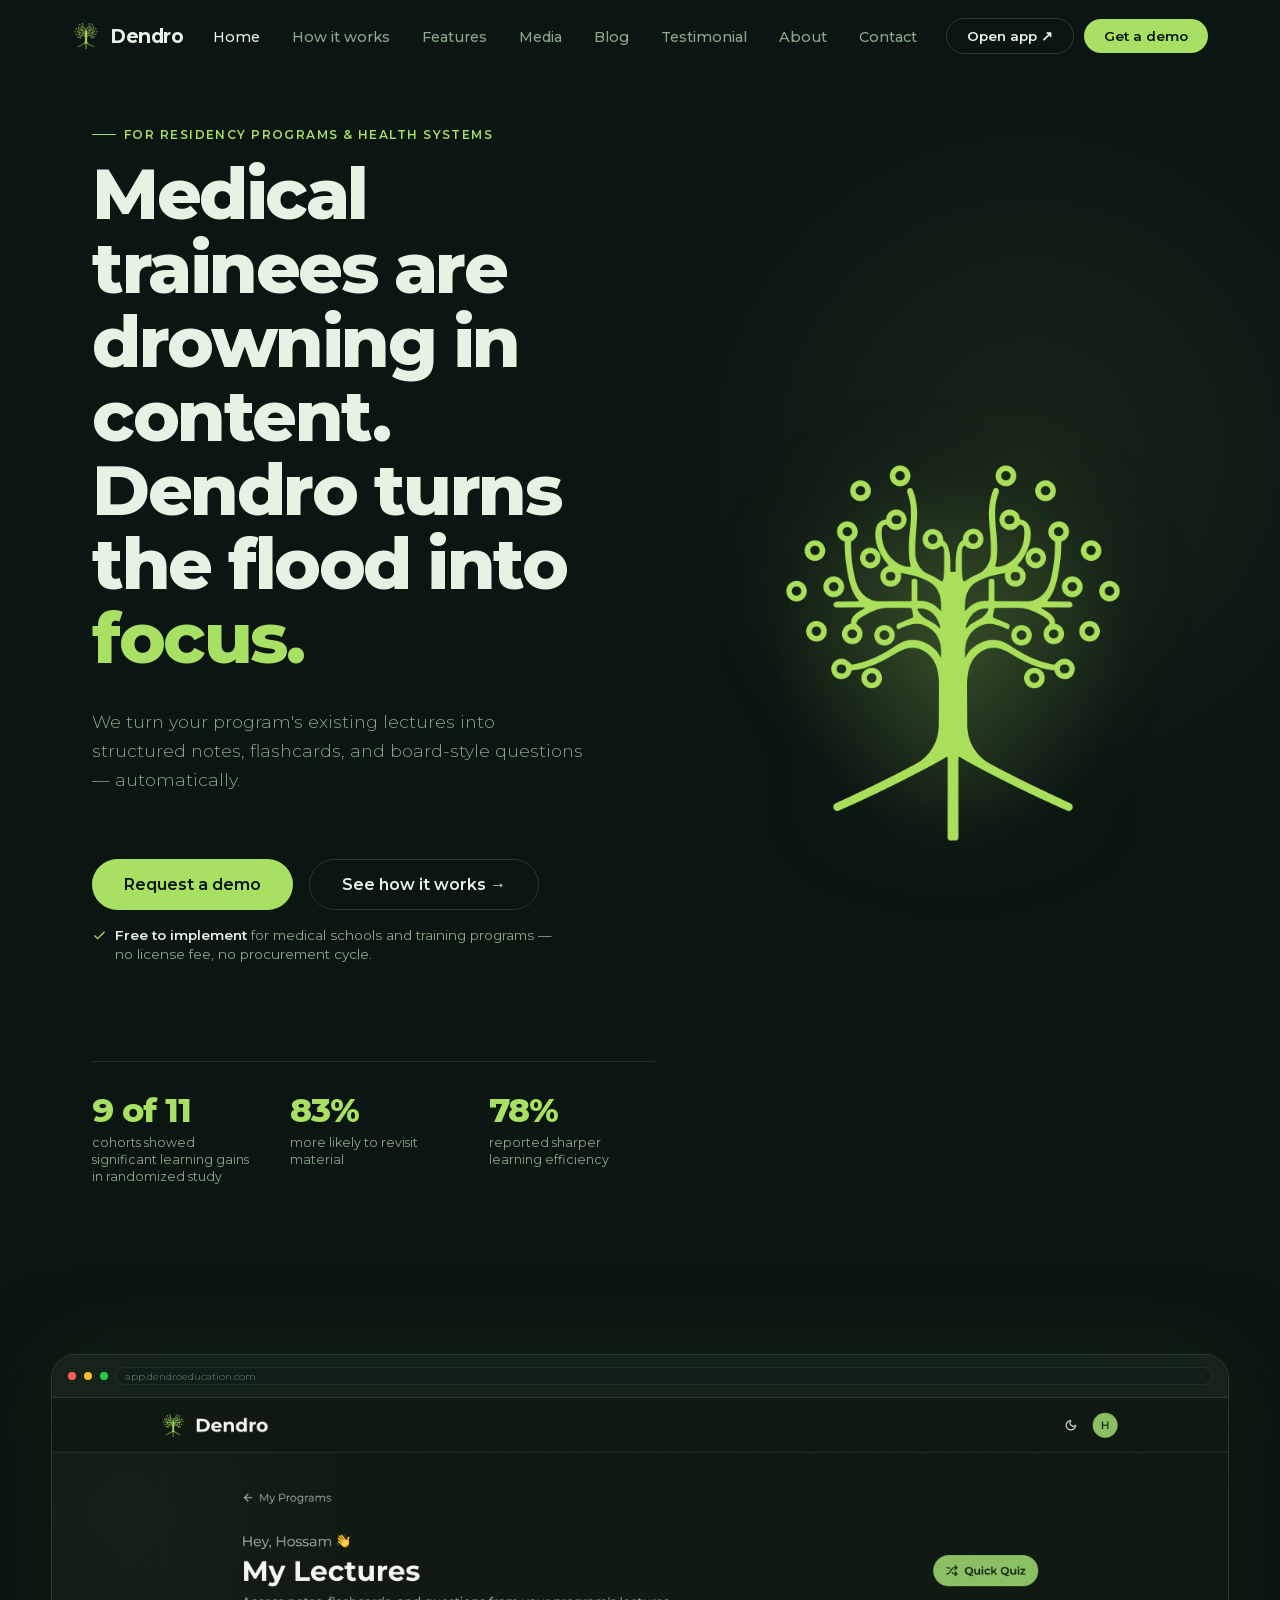
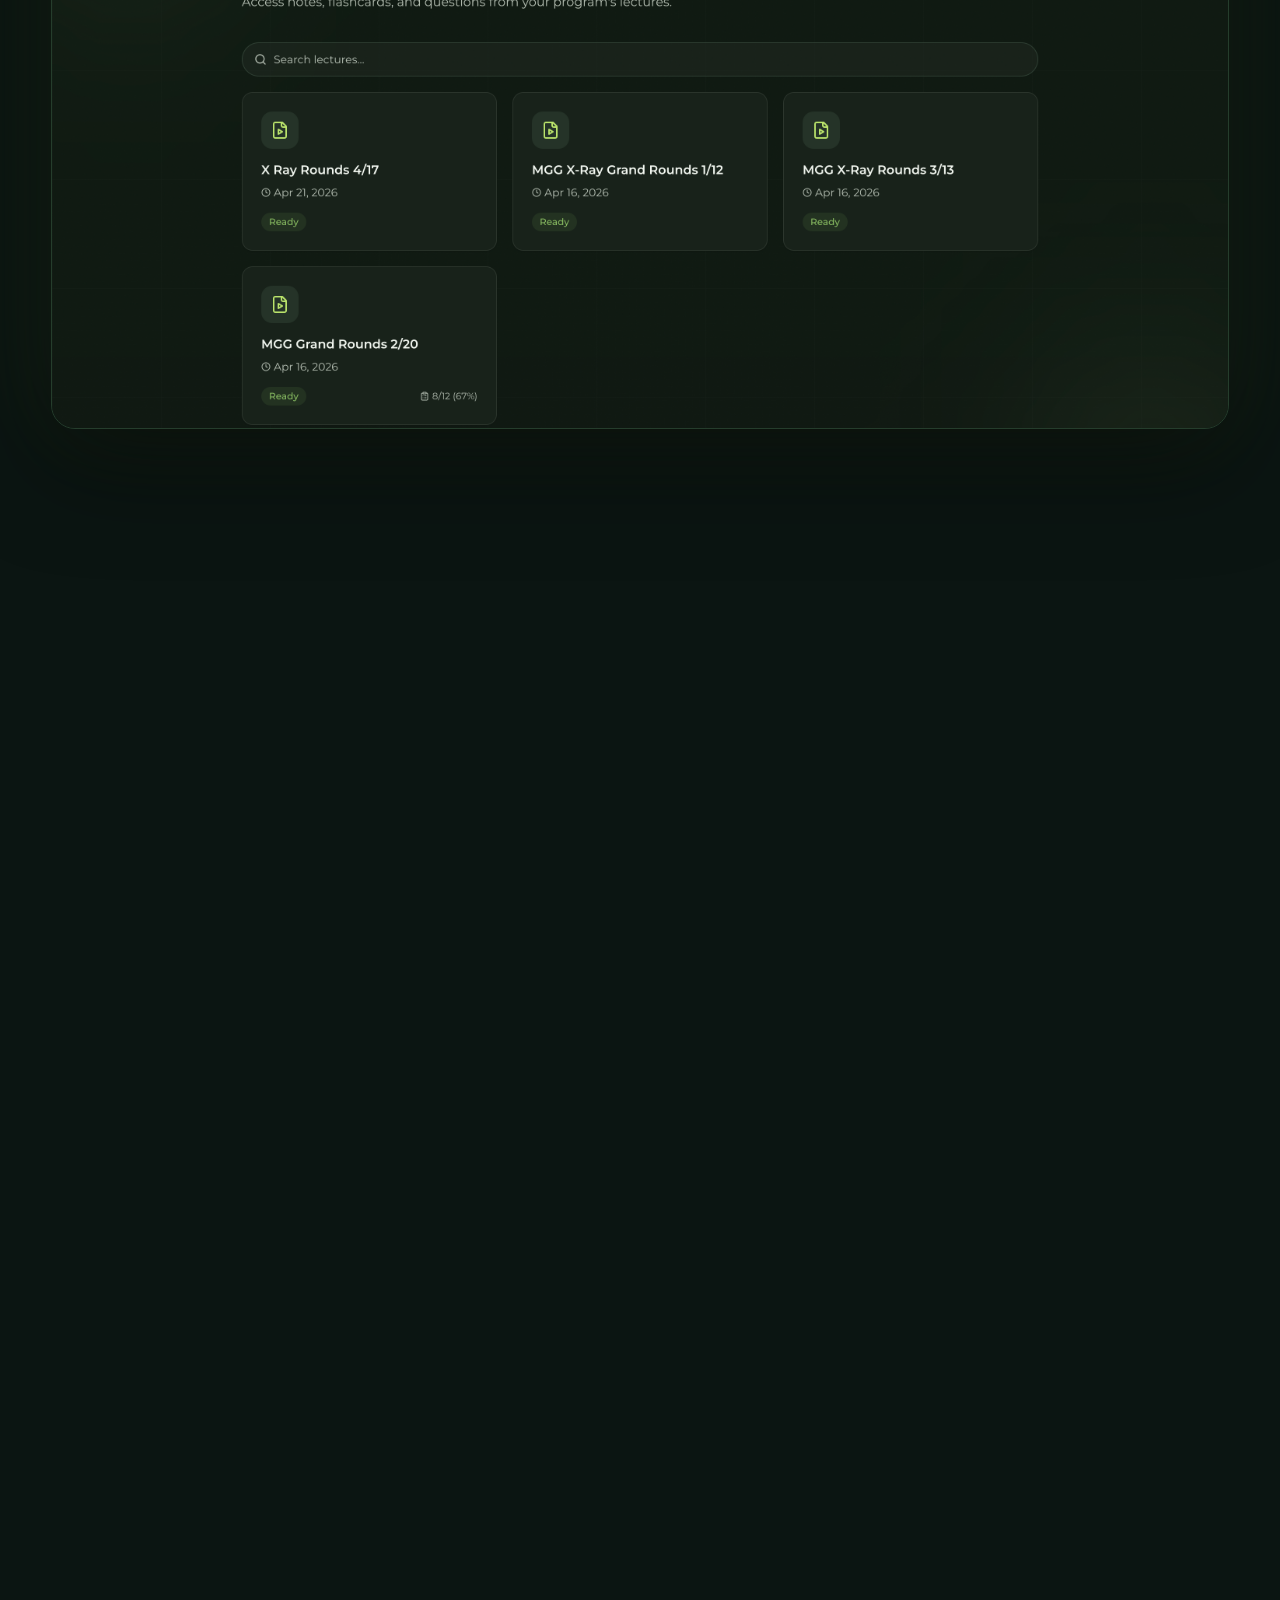
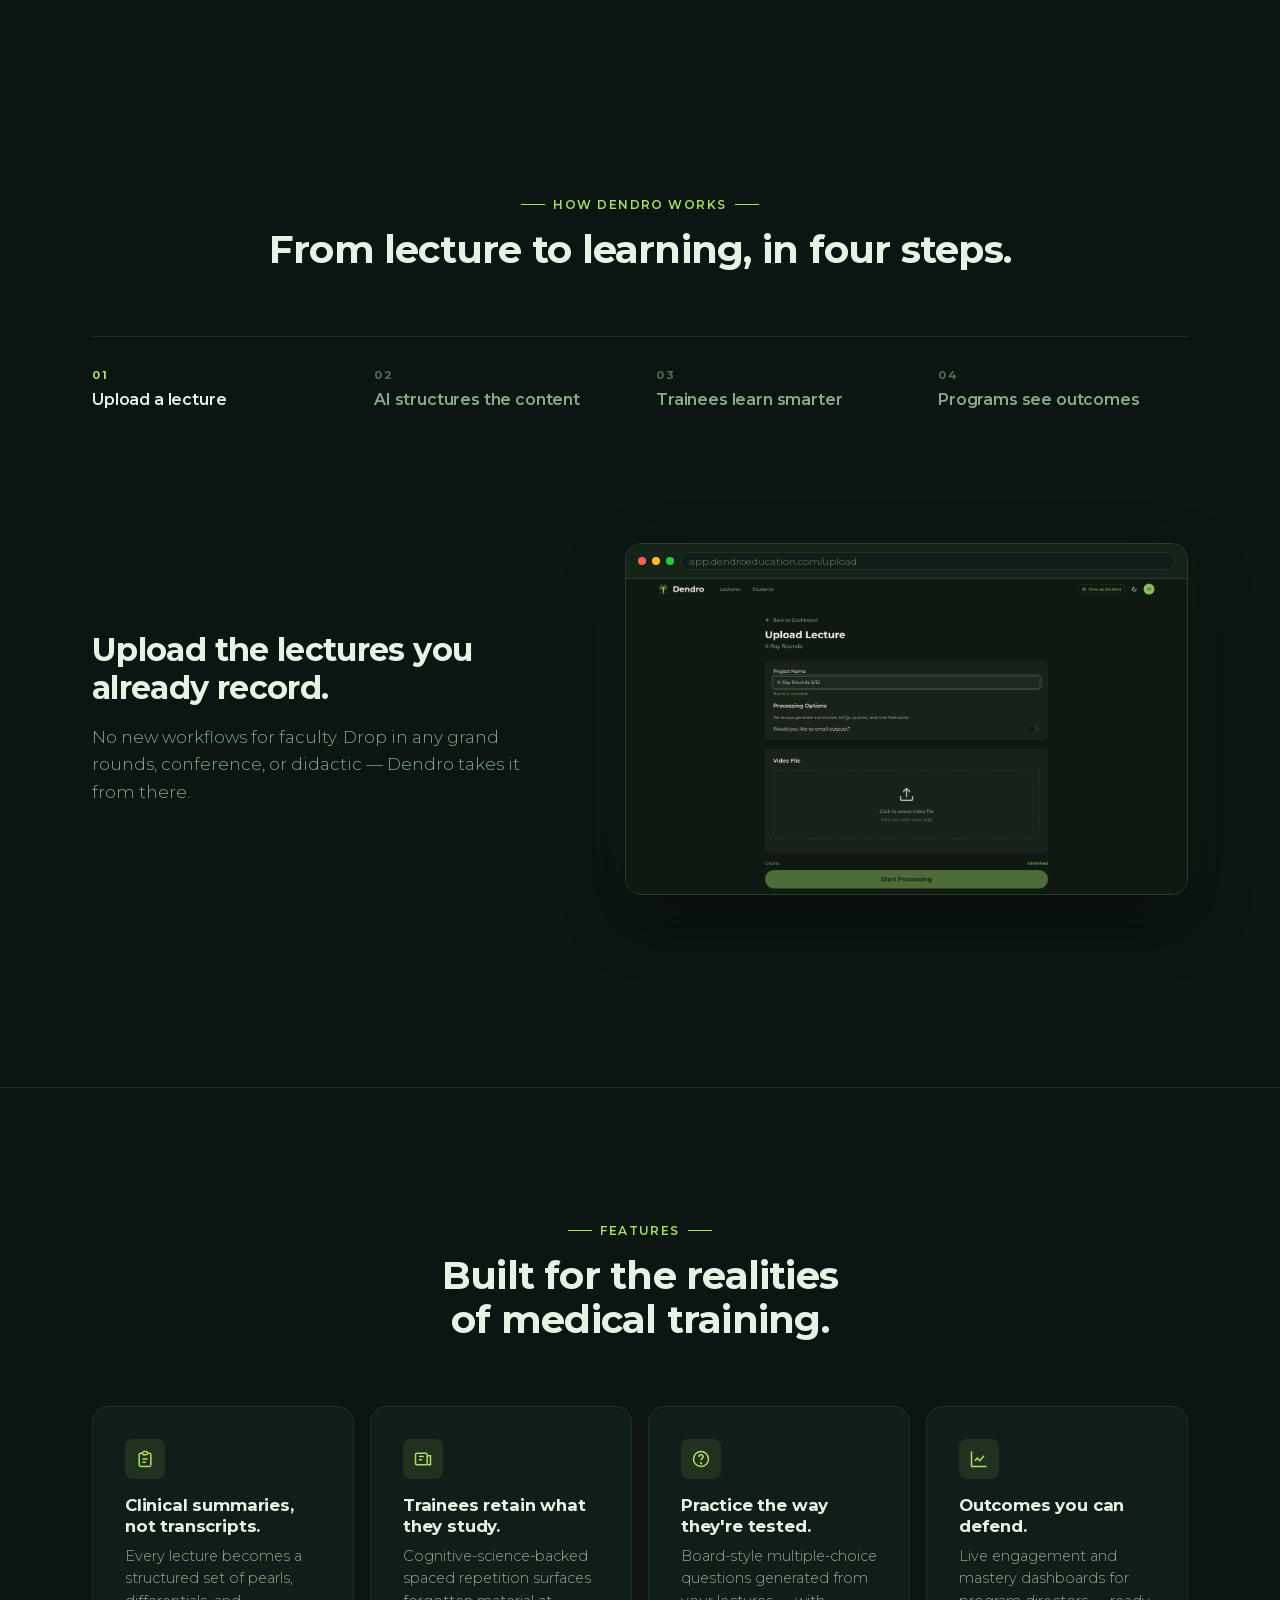
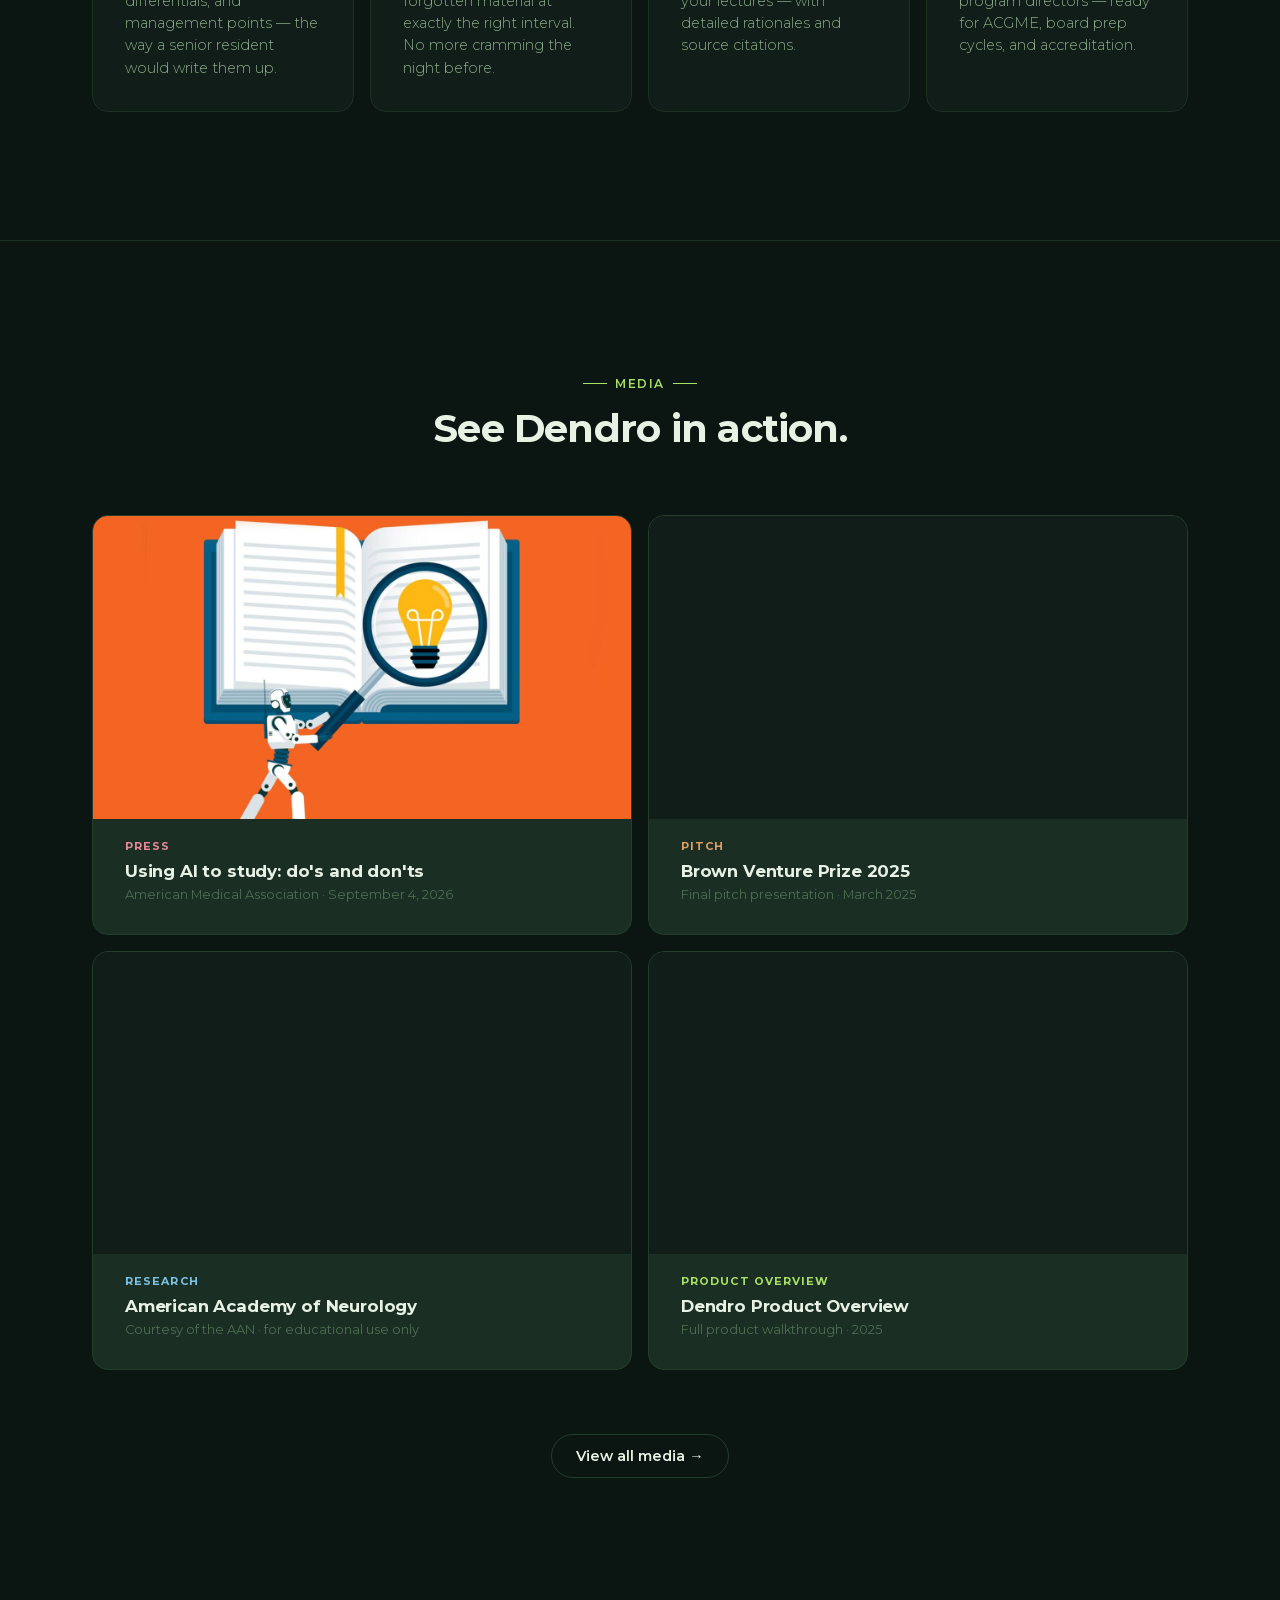
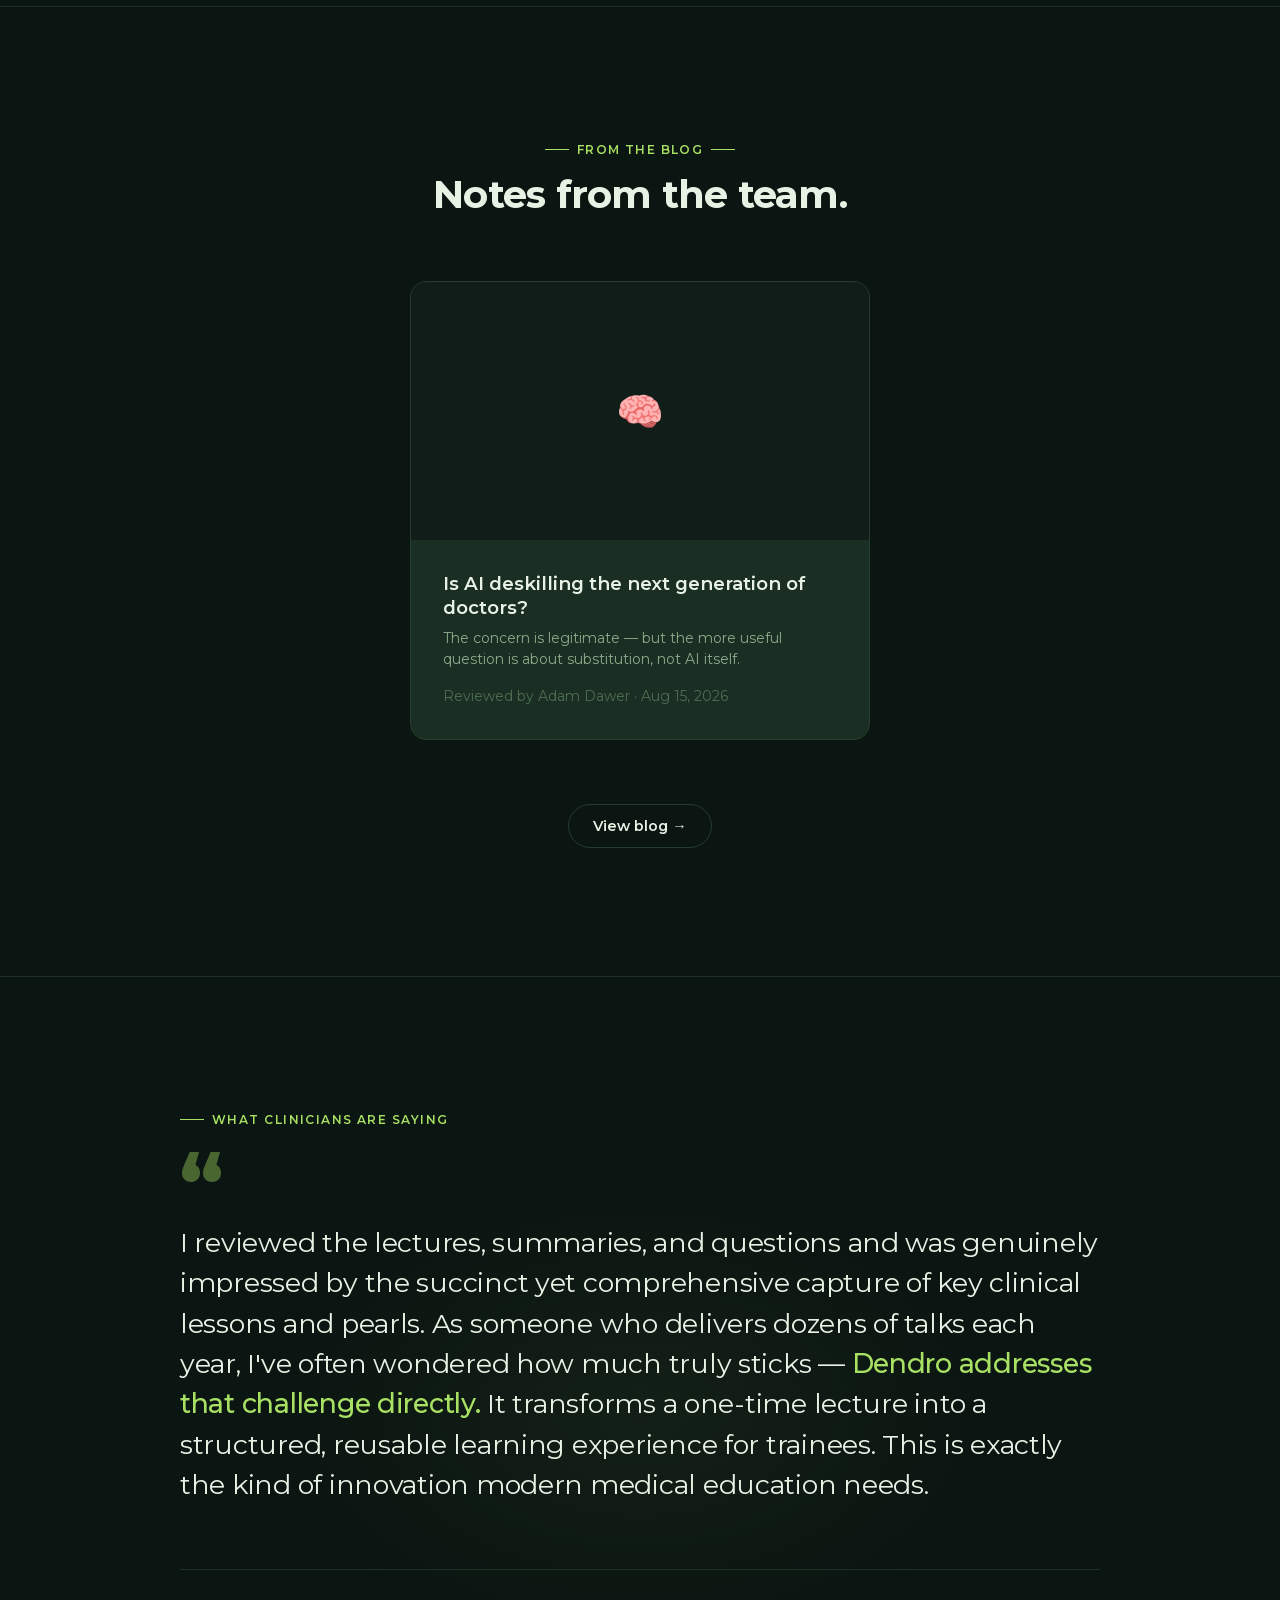
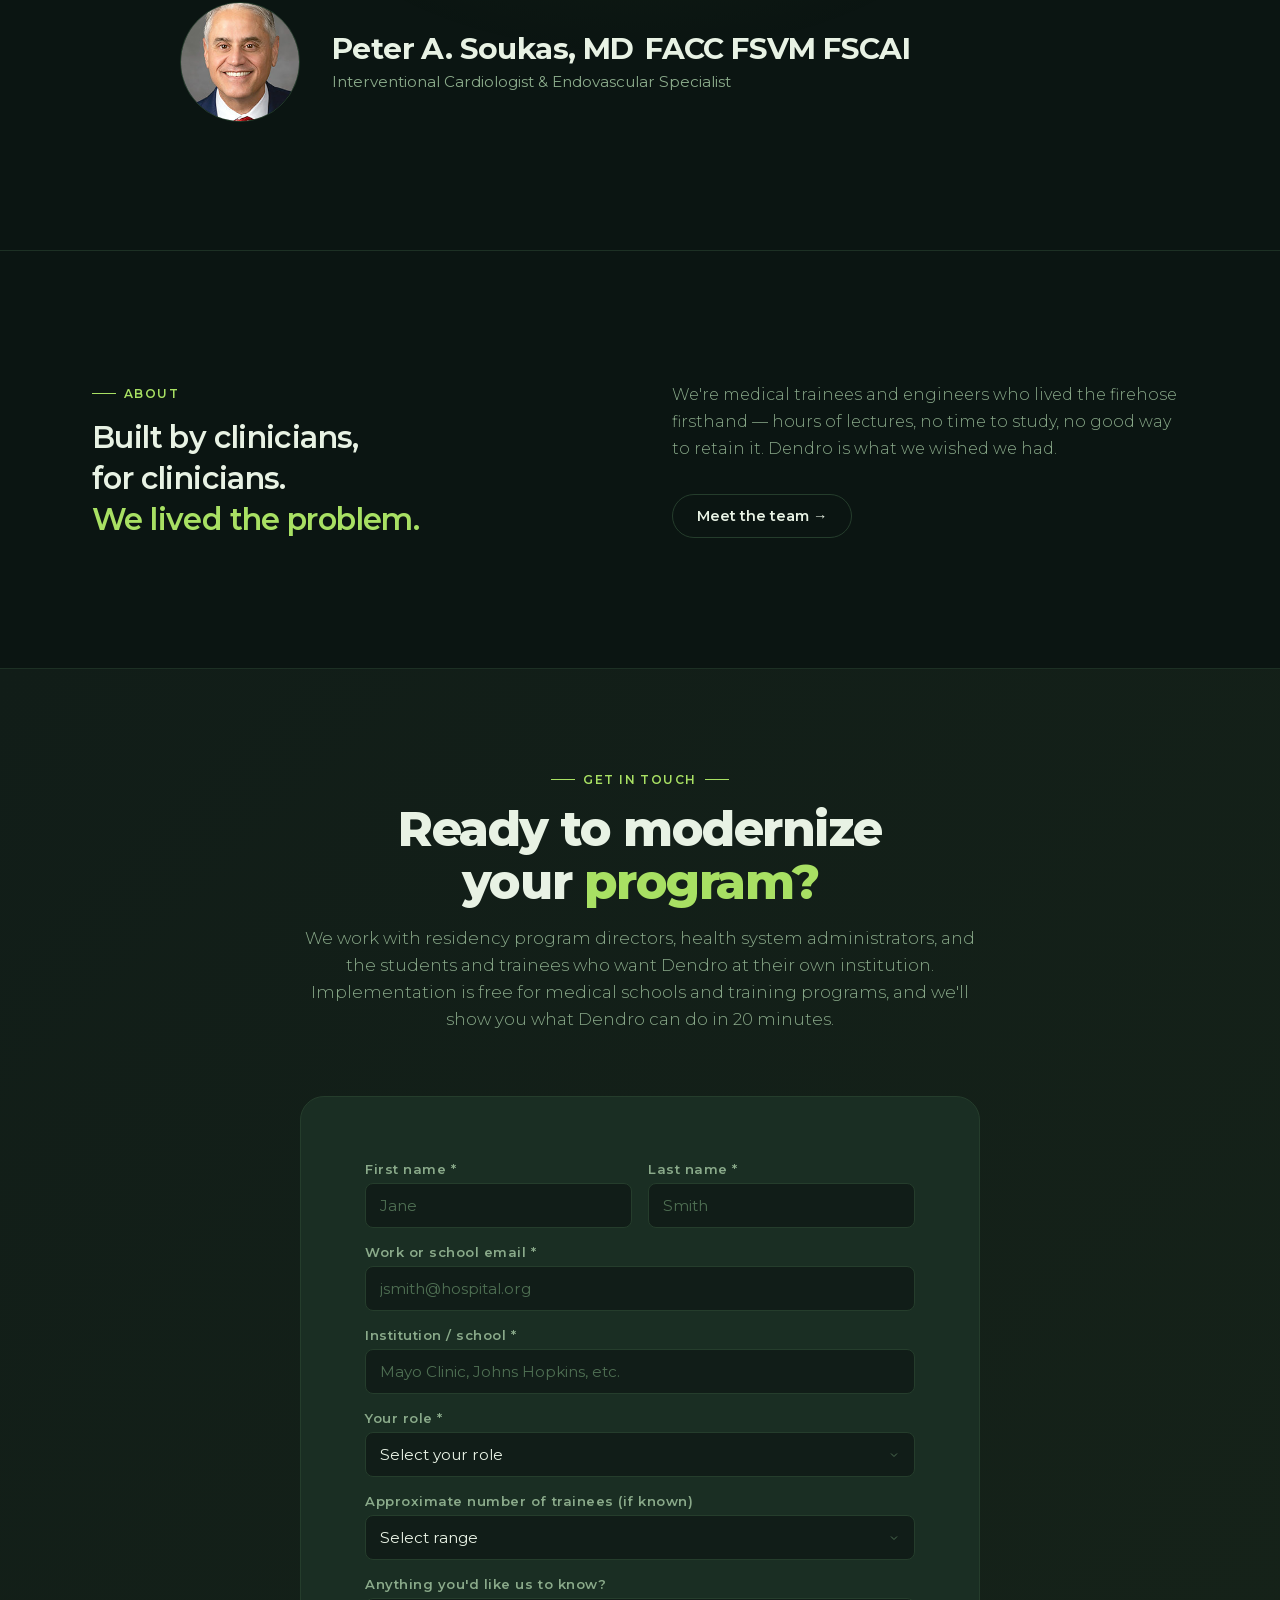
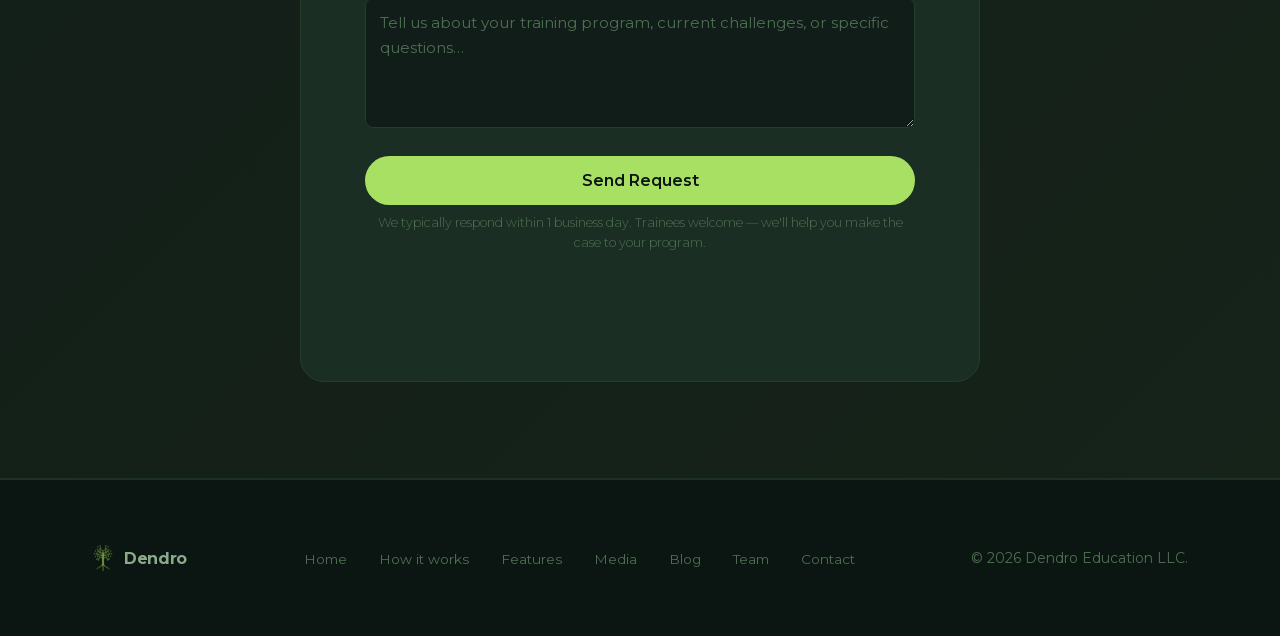
==== index.html @ edbb6895 "Add AMA press coverage as the lead media card The AMA published "Using AI to study: Medical students" ====
<!DOCTYPE html>
<html>
<head>
  <meta charset="utf-8">
  <title>Dendro — From flood to focus.</title>
  <style>
    * { margin: 0; padding: 0; box-sizing: border-box; }
    body { background: #0a1410; display: flex; align-items: center; justify-content: center; min-height: 100vh; font-family: -apple-system, BlinkMacSystemFont, sans-serif; }
    #__bundler_loading { position: fixed; bottom: 20px; right: 20px; font: 13px/1.4 -apple-system, BlinkMacSystemFont, sans-serif; color: #666; background: #fff; padding: 8px 14px; border-radius: 8px; box-shadow: 0 1px 4px rgba(0,0,0,0.12); z-index: 10000; }
    #__bundler_thumbnail { position: fixed; inset: 0; width: 100%; height: 100%; display: flex; align-items: center; justify-content: center; background: #0a1410; z-index: 9999; }
    #__bundler_thumbnail svg { width: 100%; height: 100%; object-fit: contain; }
    #__bundler_placeholder { color: #999; font-size: 14px; }
  </style>
  <noscript>
    <style>#__bundler_loading { display: none; }</style>
    <div style="position:fixed;bottom:12px;left:12px;font:13px/1.4 -apple-system,BlinkMacSystemFont,sans-serif;color:#999;background:rgba(255,255,255,0.9);padding:6px 12px;border-radius:6px;box-shadow:0 1px 4px rgba(0,0,0,0.08);z-index:10000;">
      This page requires JavaScript to display.
    </div>
  </noscript>
</head>
<body>
  <div id="__bundler_thumbnail">
    <svg viewBox="0 0 1200 800" xmlns="http://www.w3.org/2000/svg">
      <rect width="1200" height="800" fill="#0a1410"></rect>
      <g transform="translate(600 400)">
        <circle r="200" fill="none" stroke="#a8e063" stroke-width="3" opacity="0.25"></circle>
        <circle r="140" fill="none" stroke="#a8e063" stroke-width="3" opacity="0.5"></circle>
        <circle r="80" fill="#a8e063" opacity="0.9"></circle>
        <text x="0" y="290" font-family="Georgia, serif" font-size="56" font-weight="700" fill="#a8e063" text-anchor="middle" letter-spacing="-2">Dendro</text>
      </g>
    </svg>
  </div>
  <div id="__bundler_loading">Unpacking...</div>

  <script>
    
document.addEventListener('DOMContentLoaded', async function() {
  const loading = document.getElementById('__bundler_loading');
  function setStatus(msg) { if (loading) loading.textContent = msg; }

  // Error sink persists across replaceWith since it's on window, not the DOM.
  window.addEventListener('error', function(e) {
    var p = document.body || document.documentElement;
    var d = document.getElementById('__bundler_err') || p.appendChild(document.createElement('div'));
    d.id = '__bundler_err';
    d.style.cssText = 'position:fixed;bottom:12px;left:12px;right:12px;font:12px/1.4 ui-monospace,monospace;background:#2a1215;color:#ff8a80;padding:10px 14px;border-radius:8px;border:1px solid #5c2b2e;z-index:99999;white-space:pre-wrap;max-height:40vh;overflow:auto';
    d.textContent = (d.textContent ? d.textContent + String.fromCharCode(10) : '') +
      '[bundle] ' + (e.message || e.type) +
      (e.filename ? ' (' + e.filename.slice(0, 60) + ':' + e.lineno + ')' : '');
  }, true);

  try {
    const manifestEl = document.querySelector('script[type="__bundler/manifest"]');
    const templateEl = document.querySelector('script[type="__bundler/template"]');
    if (!manifestEl || !templateEl) {
      setStatus('Error: missing bundle data');
      console.error('[bundler] Missing script tags — manifestEl:', !!manifestEl, 'templateEl:', !!templateEl);
      return;
    }

    const manifest = JSON.parse(manifestEl.textContent);
    let template = JSON.parse(templateEl.textContent);

    const uuids = Object.keys(manifest);
    setStatus('Unpacking ' + uuids.length + ' assets...');

    const blobUrls = {};
    await Promise.all(uuids.map(async (uuid) => {
      const entry = manifest[uuid];
      try {
        const binaryStr = atob(entry.data);
        const bytes = new Uint8Array(binaryStr.length);
        for (let i = 0; i < binaryStr.length; i++) bytes[i] = binaryStr.charCodeAt(i);

        let finalBytes = bytes;
        if (entry.compressed) {
          if (typeof DecompressionStream !== 'undefined') {
            const ds = new DecompressionStream('gzip');
            const writer = ds.writable.getWriter();
            const reader = ds.readable.getReader();
            writer.write(bytes);
            writer.close();
            const chunks = [];
            let totalLen = 0;
            while (true) {
              const { done, value } = await reader.read();
              if (done) break;
              chunks.push(value);
              totalLen += value.length;
            }
            finalBytes = new Uint8Array(totalLen);
            let offset = 0;
            for (const chunk of chunks) { finalBytes.set(chunk, offset); offset += chunk.length; }
          } else {
            console.warn('DecompressionStream not available, asset ' + uuid + ' may not render');
          }
        }

        blobUrls[uuid] = URL.createObjectURL(new Blob([finalBytes], { type: entry.mime }));
      } catch (err) {
        console.error('Failed to decode asset ' + uuid + ':', err);
        blobUrls[uuid] = URL.createObjectURL(new Blob([], { type: entry.mime }));
      }
    }));

    const extResEl = document.querySelector('script[type="__bundler/ext_resources"]');
    const extResources = extResEl ? JSON.parse(extResEl.textContent) : [];
    const resourceMap = {};
    for (const entry of extResources) {
      if (blobUrls[entry.uuid]) resourceMap[entry.id] = blobUrls[entry.uuid];
    }

    setStatus('Rendering...');
    for (const uuid of uuids) template = template.split(uuid).join(blobUrls[uuid]);

    // Strip integrity + crossorigin — blob URLs from a file:// document inherit
    // a null origin, so crossorigin forces a CORS fetch that SRI then rejects.
    // The manifest bytes are ours; SRI protects against CDN compromise, not this.
    template = template.replace(/\s+integrity="[^"]*"/gi, '').replace(/\s+crossorigin="[^"]*"/gi, '');

    const resourceScript = '<script>window.__resources = ' +
      JSON.stringify(resourceMap).split('</' + 'script>').join('<\\/' + 'script>') +
      ';</' + 'script>';
    // Inject after <head> so the DOCTYPE stays first; prepending the script
    // would push the parser into quirks mode. DOMParser always emits a <head>
    // (synthesizing one if the source HTML omitted it) but may carry
    // attributes through, so match the full opening tag. slice() rather than
    // replace() keeps us clear of $-pattern substitution in resourceScript.
    const headOpen = template.match(/<head[^>]*>/i);
    if (headOpen) {
      const i = headOpen.index + headOpen[0].length;
      template = template.slice(0, i) + resourceScript + template.slice(i);
    }

    // Parse the template and swap the root element. Scripts inserted via
    // DOMParser/replaceWith are inert per spec — re-create each with
    // createElement so they execute, awaiting onload for src scripts to
    // preserve ordering (React before ReactDOM before Babel before text/babel).
    const doc = new DOMParser().parseFromString(template, 'text/html');
    document.documentElement.replaceWith(doc.documentElement);
    const dead = Array.from(document.scripts);
    for (const old of dead) {
      const s = document.createElement('script');
      for (const a of old.attributes) s.setAttribute(a.name, a.value);
      s.textContent = old.textContent;
      // text/babel scripts with a src: fetch and inline. transformScriptTags
      // does XHR against the src, but blob:null/ from a file:// origin is
      // silently dropped. Inlining makes it a plain inline babel script,
      // which transformScriptTags handles unconditionally.
      if ((s.type === 'text/babel' || s.type === 'text/jsx') && s.src) {
        const r = await fetch(s.src);
        s.textContent = await r.text();
        s.removeAttribute('src');
      }
      const p = s.src ? new Promise(function(r) { s.onload = s.onerror = r; }) : null;
      old.replaceWith(s);
      if (p) await p;
    }
    // Babel standalone auto-transforms type=text/babel on DOMContentLoaded,
    // which fired before we swapped the document. Trigger manually if present.
    if (window.Babel && typeof window.Babel.transformScriptTags === 'function') {
      window.Babel.transformScriptTags();
    }
  } catch (err) {
    setStatus('Error unpacking: ' + err.message);
    console.error('Bundle unpack error:', err);
  }
});

  </script>

  <script type="__bundler/manifest">
{"b6352bca-1fd0-4ae2-9d03-4fed0e3f1747":{"mime":"image/jpeg","compressed":false,"data":"/9j/4AAQSkZJRgABAQEASABIAAD/[base64]/[base64]/UAAAAAAEgAL2ZmAAEAbGZmAAYAAAAAAAEAL2ZmAAEAoZmaAAYAAAAAAAEAMgAAAAEAWgAAAAYAAAAAAAEANQAAAAEALQAAAAYAAAAAAAE4QklNA/gAAAAAAHAAAP////////////////////////////8D6AAAAAD/////////////////////////////A+gAAAAA/////////////////////////////wPoAAAAAP////////////////////////////[base64]/AAAAAAAAA4QklNBBEAAAAAAAEBADhCSU0EFAAAAAAABAAAAAQ4QklNBAwAAAAACbcAAAABAAAATAAAAF4AAADkAABTuAAACZsAGAAB/9j/7QAMQWRvYmVfQ00AAv/uAA5BZG9iZQBkgAAAAAH/2wCEAAwICAgJCAwJCQwRCwoLERUPDAwPFRgTExUTExgRDAwMDAwMEQwMDAwMDAwMDAwMDAwMDAwMDAwMDAwMDAwMDAwBDQsLDQ4NEA4OEBQODg4UFA4ODg4UEQwMDAwMEREMDAwMDAwRDAwMDAwMDAwMDAwMDAwMDAwMDAwMDAwMDAwMDP/AABEIAF4ATAMBIgACEQEDEQH/3QAEAAX/xAE/AAABBQEBAQEBAQAAAAAAAAADAAECBAUGBwgJCgsBAAEFAQEBAQEBAAAAAAAAAAEAAgMEBQYHCAkKCxAAAQQBAwIEAgUHBggFAwwzAQACEQMEIRIxBUFRYRMicYEyBhSRobFCIyQVUsFiMzRygtFDByWSU/[base64]/2gAMAwEAAhEDEQA/AMsDVEaltMqQaeUFK/Ke3dX8Dpnr2Tlb6qh4AAnw9z/bsV3p/T2U49OSP0mVa31NkAhrHHbU3X99vvWzj47K21uvl1rQd23sT/0fo+32KOeQR3NMkMRlqBbnHoXTAGj0bIPDi5xn+0Xs/wCg1VsnomFWDsbqTAG8g/2Zss/6a6PItOwio7Wn81wDhH9Ryxsy3Ja30yyp9Z0M/wDkfof9BNGaJ0tecEgLp5u+nY8tB3Dx41H0m/1moBarudXW4bmzWRAifomf0b22H2uZ/wCqrVVrcLGB0Q4EtcPBzTteFIDbCRTFrU+32xCmAApQnIf/0KUpE6HSfJMj4O37djB/0fWrmP6zUFPYUYTseqmt8G97A58dtPo/2N2xv9t/+EV/7KPSBnhBZc02PusdAaSASeANNSUcZGO+vbXcxwB12va6D57SqcgJTkTr0b0LjGI2QXUjafGOyxOp1ndDSD/s8luWR6clwaI1JWF1XKwaTDr6g76O3cJEfvJvDroGS9NS4wpNmSavzi3UH3CY8/pLNw2w68AbWlwO3wcP0b9T9L6FfuV7JsHqerU7UGdw4IPCDvr2tsJgv0dp30U+KXQtXPHWwF4TQYUyRKdTsD//0aREKx09zmZlLm6O3w2eJcCxs/yXOchbUXGd6WRVbz6djHwf5LmuTSLBHcLompA9iC9RmUCzEtqa31BvJ9M8OP0tr9W/Rd/qxc7kYmRj5gbX0+uhm31nZDLNrHvj+be2v0t2T/gtza/0f+nuqXW47Wmy1jRADyAD8kFz8Q5vosY191Y3W2ke2uf5tm7/AE1n5jVTBOvi6HANPBz/AKwWvo6TSK53uHpvBce/adu5zf7C5a3ArcK3VYtVguZ6luVZYHlr4d+h9Pc7b7vZ/M3/AOk+0fTrr6z6xMHp47YEOOpJBAMbv4rL6e7Euf6NrWtt12OIBa8Dn07Hfnf8G5EaeKjG3HxqgzG3BnpT/gx9Ef1OUqWOfWXHVrHAD5ELS6sa6WvYwAA6z5hUMQF1caibHR593p0LJA7ljmBEHwBKSE8qbmFR2aK20n//0q4jhOACCDxwVEFT1SU9F03KyMjF3NeBkOJZvI0BENY9zf5LPcmx7HV2N6c3Dud6peTY817LXgxZvyLLP6RZ9L07GM31/wDbayen9QbhucbXCulxG57jAa4nY3d/X3NYumDW3MDoBBguaRIkKnOPBM6aHUOhinx4xrqND5uV1X6u33B1j+n3EAwxrrqRW0E7J917m/8AgSwK7L2ZbMOnH3lxAfFjHtYOznPqPsf/AKP/AAi6fPxwA53osgiAANIn/qVhmcDfc6N8fowOAXHskSOiSDuT9gr/ALqTT6pIvLS7ftkOce5a5zN39ranwqmtx2PiH2N3OMn873D2/R+hsWdkPyLzYyhoutDXvLSSA7Y1172bm/nWV12bFcwutdOz2B1NgqsP+AtIY8Txs/MtZ/Kq/wDA1LgjvL6NbmJ2QO+pbZLSoTrCTiWmCI+KhuHgp2u//9OoDKa6+uir1b3tqrH5ztJPg39938liyb+sXuluK30h/pbAHP8A7NX82z+36izrA+2z1LnutsHL3ncfgP3f7Kkjhkd9PzWmY6au50nOd1P60dKxmAtxGZlT9p0c91Z9YPsH5rf0f6Or/tz/AIPsrbcjomXfQ9hfRuL6x/IcZY+ufzPzf+MXA/Vm30PrD0y7iMykE+T3eg7/AM/L2fqvSa+o44bIZdXJqsiY/eY8f6N/5yj5nFYHDuAy8vl4ZG9pPGZn1moYHF9by9w9rS3T/wAiubz+oW5p9rfTEzr5aLoerdLyaT9nyKC1/LDyHR3rs/O/6tVcD6s5GdcBJqx263XATtH7lf5rr3/mM/65Z/LqAa1R4uzblI1djh7hrfVnpz7MpuTB9DHfDnH8+142+n/Yqf6lv/WWf4VefvY1rnV8tY5zRPg1xaPyL284dOJVTRQz0qadK2TMCd7nOd+fZY/9JbZ+e9eIAEta48uEn5+5W8UOGNfa0sk+I39AnxuoZ+KNuPe9jB+ZO5n/AG3ZvYr3/OTqPp7dlO//AEmwz/mb/TWZGmvZPGn8FJwrLf/U5DRRAnTv3Uk4ifNXWFZr3U/pK/p1EWMP8ph9Rn/Save2ZuKcJuebGsxn1tt9RxgbXAPaZ/tLwYxPyXsH1c2n6r9JflaTi44rrtjYIDfT2n6O+xn8r+b/AOuKHN0XwaGT9bczqLclvTsOoVUPNbG559J73tDLfVdh2bbvR2Wb2VforbP0f6Wv346welfW360P6i3EJx811he63p76zjfZ2M4dXkMr/R+puZs3szP+rW/9a6mk32dPvLepsbWcqoNbufiue5uxjrGnbbR+ntq9N/qPq9dn+j9PmPqU2v1+puyXWHqZsaLmvn1BjAfo3je31P0lrv039THVWjxjU9/Bvg4vuxPDASvh3kcnjP1/o/7N63JyhkdPyMkV2UGum4urtADmuYx7/pMLqrW+3+cqevFA3Ro8GgfgvbetkD6tZpx2gn7JfsaDprU8fnfnNZucvFdN5jjsrENvq0Zb6Mds/JKNY7qes6QR4d1H/C+UJy1//9kAOEJJTQQhAAAAAABXAAAAAQEAAAAPAEEAZABvAGIAZQAgAFAAaABvAHQAbwBzAGgAbwBwAAAAFABBAGQAbwBiAGUAIABQAGgAbwB0AG8AcwBoAG8AcAAgADIAMAAyADAAAAABADhCSU0EBgAAAAAABwAIAAAAAQEA/[base64]//8AAKACAAQAAAABAAAA0qADAAQAAAABAAABBAAAAAAAAAAGAQMAAwAAAAEABgAAARoABQAAAAEAAAIWARsABQAAAAEAAAIeASgAAwAAAAEAAgAAAgEABAAAAAEAAAImAgIABAAAAAEAAAmbAAAAAAAAAEgAAAABAAAASAAAAAH/2P/tAAxBZG9iZV9DTQAC/+4ADkFkb2JlAGSAAAAAAf/bAIQADAgICAkIDAkJDBELCgsRFQ8MDA8VGBMTFRMTGBEMDAwMDAwRDAwMDAwMDAwMDAwMDAwMDAwMDAwMDAwMDAwMDAENCwsNDg0QDg4QFA4ODhQUDg4ODhQRDAwMDAwREQwMDAwMDBEMDAwMDAwMDAwMDAwMDAwMDAwMDAwMDAwMDAwM/8AAEQgAXgBMAwEiAAIRAQMRAf/dAAQABf/[base64]/cRAAICAQIEBAMEBQYHBwYFNQEAAhEDITESBEFRYXEiEwUygZEUobFCI8FS0fAzJGLhcoKSQ1MVY3M08SUGFqKygwcmNcLSRJNUoxdkRVU2dGXi8rOEw9N14/NGlKSFtJXE1OT0pbXF1eX1VmZ2hpamtsbW5vYnN0dXZ3eHl6e3x//aAAwDAQACEQMRAD8AywNURqW0ypBp5QUr8p7d1fwOmevZOVvqqHgACfD3P9uxXen9PZTj05I/SZVrfU2QCGscdtTdf32+9bOPjsrbW6+XWtB3bexP/R+j7fYo55BHc0yQxGWoFucehdMAaPRsg8OLnGf7Rez/AKDVWyeiYVYOxupMAbyD/Zmyz/pro8i07CKjtafzXAOEf1HLGzLclrfTLKn1nQz/AOR+h/0E0ZonS15wSAunm76djy0HcPHjUfSb/WagFqu51dbhubNZECJ+iZ/RvbYfa5n/AKqtVWtwsYHRDgS1w8HNO14UgNsJFMWtT7fbEKYAClCch//QpSkTodJ8kyPg7ft2MH/R9auY/rNQU9hRhOx6qa3wb3sDnx20+j/Y3bG/23/4RX/so9IGeEFlzTY+6x0BpIBJ4A01JRxkY769tdzHAHXa9roPntKpyAlOROvRvQuMYjZBdSNp8Y7LE6nWd0NIP+zyW5ZHpyXBojUlYXVcrBpMOvqDvo7dwkR+8m8OugZL01LjCk2ZJq/OLdQfcJjz+ks3DbDrwBtaXA7fBw/Rv1P0voV+5Xsmwep6tTtQZ3Dgg8IO+va2wmC/R2nfRT4pdC1c8dbAXhNBhTJEp1OwP//RpEQrHT3OZmUubo7fDZ4lwLGz/Jc5yFtRcZ3pZFVvPp2MfB/kua5NIsEdwuiakD2IL1GZQLMS2prfUG8n0zw4/S2v1b9F3+rFzuRiZGPmBtfT66GbfWdkMs2se+P5t7a/S3ZP+C3Nr/R/6e6pdbjtabLWNEAPIAPyQXPxDm+ixjX3VjdbaR7a5/m2bv8ATWfmNVME6+LocA08HP8ArBa+jpNIrne4em8Fx79p27nN/sLlrcCtwrdVi1WC5nqW5VlgeWvh36H09ztvu9n8zf8A6T7R9OuvrPrEwenjtgQ46kkEAxu/isvp7sS5/o2ta23XY4gFrwOfTsd+d/wbkRp4qMbcfGqDMbcGelP+DH0R/U5SpY59ZcdWscAPkQtLqxrpa9jAADrPmFQxAXVxqJsdHn3enQskDuWOYEQfAEpITypuYVHZorbSf//SriOE4AIIPHBUQVPVJT0XTcrIyMXc14GQ4lm8jQEQ1j3N/ks9ybHsdXY3pzcO53ql5NjzXsteDFm/Iss/pFn0vTsYzfX/ANtrJ6f1BuG5xtcK6XEbnuMBridjd39fc1i6YNbcwOgEGC5pEiQqc48EzpodQ6GKfHjGuo0Pm5XVfq7fcHWP6fcQDDGuupFbQTsn3Xub/wCBLArsvZlsw6cfeXEB8WMe1g7Oc+o+x/8Ao/8ACLp8/HADneiyCIAA0if+pWGZwN9zo3x+jA4BceyRI6JIO5P2Cv8AupNPqki8tLt+2Q5x7lrnM3f2tqfCqa3HY+IfY3c4yfzvcPb9H6GxZ2Q/IvNjKGi60Ne8tJIDtjXXvZub+dZXXZsVzC6107PYHU2Cqw/4C0hjxPGz8y1n8qr/AMDUuCO8vo1uYnZA76ltktKhOsJOJaYIj4qG4eCna7//06gMprr66KvVve2qsfnO0k+Df33fyWLJv6xe6W4rfSH+lsAc/wDs1fzbP7fqLOsD7bPUue62wcvedx+A/d/sqSOGR30/NaZjpq7nSc53U/rR0rGYC3EZmVP2nRz3Vn1g+wfmt/R/o6v+3P8Ag+yttyOiZd9D2F9G4vrH8hxlj65/M/N/4xcD9WbfQ+sPTLuIzKQT5Pd6Dv8Az8vZ+q9Jr6jjhshl1cmqyJj95jx/o3/nKPmcVgcO4DLy+Xhkb2k8ZmfWahgcX1vL3D2tLdP/ACK5vP6hbmn2t9MTOvlouh6t0vJpP2fIoLX8sPIdHeuz87/q1VwPqzkZ1wEmrHbrdcBO0fuV/muvf+Yz/rln8uoBrVHi7NuUjV2OHuGt9WenPsym5MH0Md8Ocfz7Xjb6f9ip/qW/9ZZ/hV5+9jWudXy1jnNE+DXFo/Ivbzh04lVNFDPSpp0rZMwJ3uc5359lj/0ltn5714gAS1rjy4Sfn7lbxQ4Y19rSyT4jf0CfG6hn4o24972MH5k7mf8Abdm9ivf85Oo+nt2U7/8ASbDP+Zv9NZkaa9k8afwUnCst/9TkNFECdO/dSTiJ81dYVmvdT+kr+nURYw/ymH1Gf9Jq97Zm4pwm55sazGfW231HGBtcA9pn+0vBjE/JewfVzafqv0l+VpOLjiuu2NggN9Pafo77Gfyv5v8A64oc3RfBoZP1tzOotyW9Ow6hVQ81sbnn0nve0Mt9V2HZtu9HZZvZV+its/R/pa/fjrB6V9bfrQ/qLcQnHzXWF7renvrON9nYzh1eQyv9H6m5mzezM/6tb/1rqaTfZ0+8t6mxtZyqg1u5+K57m7GOsadttH6e2r03+o+r12f6P0+Y+pTa/X6m7JdYepmxoua+fUGMB+jeN7fU/SWu/Tf1MdVaPGNT38G+Di+7E8MBK+HeRyeM/X+j/s3rcnKGR0/IyRXZQa6bi6u0AOa5jHv+kwuqtb7f5yp68UDdGjwaB+C9t62QPq1mnHaCfsl+xoOmtTx+d+c1m5y8V03mOOysQ2+rRlvox2z8ko1jup6zpBHh3Uf8L5QnLX//2f/hE9hodHRwOi8vbnMuYWRvYmUuY29tL3hhcC8xLjAvADw/eHBhY2tldCBiZWdpbj0i77u/[base64]/Pv/bAEMABQMEBAQDBQQEBAUFBQYHDAgHBwcHDwsLCQwRDxISEQ8RERMWHBcTFBoVEREYIRgaHR0fHx8TFyIkIh4kHB4fHv/bAEMBBQUFBwYHDggIDh4UERQeHh4eHh4eHh4eHh4eHh4eHh4eHh4eHh4eHh4eHh4eHh4eHh4eHh4eHh4eHh4eHh4eHv/AABEIAQQA0gMBEQACEQEDEQH/xAAdAAAABwEBAQAAAAAAAAAAAAABAgMEBQYHAAgJ/8QAPxAAAgEDAgQDBgMGBAYDAQAAAQIDAAQRBSEGEjFBE1FhBxQiMnGBQlKhCCORscHRFWJy4SQzQ4KS8BZTY9L/xAAbAQACAwEBAQAAAAAAAAAAAAAAAQIDBAUGB//EADMRAAICAQQBAwMBBwMFAAAAAAABAhEDBBIhMUEFE1EiMmEjBhQzcYHR8BVCkSRiobHB/9oADAMBAAIRAxEAPwCmY+1QJAYoAOu1AhaPpSELq21MA+cigAoG9ABsigACKAC4wKABt0kuJPDhieV/yopY/pSGTFpwvxFc/JpFzGMZ5pl8MD+NLch7WOJ+B9eRo0ZbEu4yALpcY+vSlvQbWIvwVxC2FWxRs7BlmUgnyo3INrG03CuuQyiJ7BlfHxEsMA+efL1p70G1hZeG9biTm/w95Rv/AMplfIHfAOaNyBpkfJBLBJ4U8bRSYzyOMMB6imRCSDagBCRdqBiZXamFhcUDAI8xQB1AB41yaBBnQ46UBZ0S70AOMClYhuAaYBcYNAxWMbUmIUAFMBQDtQAZRQAbG9AHEUAd2oAf6Lpy358aSVFtkflZsj4j5A5AH1quU66Jxi2atwzY6bFp8ZNnbWzKMZCfE3l+UZ/jVd2WdEpE1rJaKlvbCOLO7KqsT6nOTTsTTEZf8GPO09ooPyMZUHKx8v8AagKZwttLlgH/AAV7BH0+C0KqQfIB/wBaQDK7sdNjmSD3uaPCD4JYCpOe3Mdx9jSHTIvUNOgCNHppWT4dlVjIT9VJz/[base64]/3abQxQKiEnoB3J9adkdrFbvQJAHkit7liD8fKQ5+wIxQ2NKhhGskDhZMueb4Y1hCEY3322HqQPSiwpgTTtz+8JaSvj51WZWJH+k/zosKIjW538KS7NjqEkabsrKJiMd+XHN/4nPlSbHRV76/tNSsG8CYSqG/5cefGhPUFUcAk/5TjI6HNFhVFXvWMjFtTEbcq8yXtsuUde3OnUff8ApTIsh+YF/DYrzncBWyGHZlPcYq6ErKpKjj5VIiJyr8OcUAJoux2pgCAAcYoAOm3al5AVwGHSmBwTG1IAOQUAJqvL1oA7bNMBRKSANTA4CgA4B7DNAEroGjyarM2S0dvEOaaQD5F//onYD6noKjKVIlGNsu+h2ps4lS2s0it5GXkHTl68zsTuxxkljsB0GTWdu2aEqQ+F5BdX/u9o0TQplFcN8R2227Z/rVcnzSLoRtWyZOlDFsJySgJlnUbmVkGVU/5Qd8dyRTToUlZL6bpkoj8Bl5RjxLhsdTjPKB50OQKFk4loLWyEqH9624c9V88ZqMp0rJxhulQ095ubcmRnbkJPzNkmq1motemTITU9ctJI+S5soBygDCRl5MdRk52+mal7qZB4GuiO/wAVs7eNfCQ2u+RIhHNud/[base64]/FQAoABTAMo3oAOQMUDC49KBCZWgBMLvSAUVcUwDKu9ACnJQAZVOwUZYnAA7mgDbdI0i30TgO2imihEpw8yPjLSHu58+wXyFUSdl0FToidVlkuW5YIuZJAPEMgJd98j7eg2qmU9qNOPHuYroulm7nW4u7NYo4yPDcRcpz9u31rLLKrNqwuuC5hbfwcuBkDGV6/7ZqEtSkSjpmwbfUmMJ/d4yx5s/++dZ3q2aVo0h1JemcKdsDY+eajLUuSJQ0ygMrxueIRsQYy/xZODjvSWX5G8VMiLuCNl5Y1GBsCv/ALtSeXkksZB32mNgss0nNg9DkfTBqyOdorlhT8FX1HTJ0Zty7E9XjUqP6/wrRDLZmnhrobNZ3kKrLbBUbHM0SkMh+nl/OtUWn0Y5xoQivYr2VoplEOouCrBnwJ17I5PX/K3UGpqRTKBAajF4bG2jYLIWDxMdij9iR69x0O/lUk+StorepTpZXaal4RjcALdoRj4M4YjsSrHf0II2qalTISVonCCNxuOoPnWgpA60AF70Acc0DQrH50CDUDoD7UCOKjpQAULigDh1oAVUUAGOMUwJDhmAza3bnxDGsR8VyOvKu5x/ftUZcIaXJpWqPLqqw2aKUlnuPiK/9GBVBkYjsMcqZ8yRWWT4NcIkoYDPLyKSkewcgYbA6Lmufny88HV0+Li2S0DOAETZccoXHQVz5ZWdCOJIVMXKMk7+VUclyrpBPDHTGMnyp8jQdFYAkf7UKyMqE5Czbt8Xr2qVioY3JPLlR36ClYUR1/[base64]/AA9YXNvpUS3CH32+AeUgfLHnIA8gWy32FZMjqJswxuQ75UiLIgUYJG2+a4eaVyO/ijUR1ZQkhQxIJ7nfFUqNljdEi1qSnTb6Vb7bK1kQ3aBvIj1qOxlu5A+HmPJ+lPY6I3yIyQOQTg5FPayVp8EbcwOWHIcN1IqDiStVyRmpg4IZMgDc0JEkuCpaly4OAep61bErkiCunyFVxtnG9WpmZrkitShCsGjYK3Y/[base64]/kKxZ+jfpeWQVhE7rzAZPpXClbkd5OkT1hAFVWbGSOgFWwjXLKJy8IlYo/hzyjFa4RMkpUxteIvTA86Uoouxt9jURqpOAMHqKhtJubYicZOOnalRMjrgEOT/AEqtpplrRE6qUaNsqAcb47VGicbKdqUIZjtk1KKFJshLy08aRk5ipI+Ejb4hUil/BX9TPxcpJEq9VIximiEiS0BZJZopFAEg3Hkdun863YFyc/UPgq3tAtnhnM9tkTxYe3VR1B+aP+f6ZrWYH2ROkiOS/sL9IhGsySwkL+FvykdsEdO38Ksxv6iua4LDjtV9FB3L6UUAGPSgaAIoAFR2oGFx9aCIUEGgAygGgAD1oA4UAGPbAz5UAbZ7FLKC04dt7wFmee+aRtsc/KnL/DyP1qqb5LcaLbrdwlwWxmTmYhd9t/[base64]/wCpDk4GCD5+hrZfJz2iu2dqYYIXlcv4Tj4gNzvjf1IOCfQVZErkvBJ/ixWkoQoy/DQOhLG/[base64]/[base64]/Mc/yqe0SY4bVLb3gosgbm2+3n9Kra5LVzEGCRHnIUggqaF2WSlwDNIgyjMM8uxph+SJuNTs4pTHLMqErzClVkrrlFc1bi3RLWQx3N2qTY+TOcfWpKDfJXLMo+Sh8RccaUZnRJTcoM8xjI2xUvbfkpepj4IWLi/[base64]/UUn5HvDiutqFYHmHXfoax5F9ZfB/SiA47WfUeW0trh4/DPMS2Ahb+O59KnjSXZDI21RRde4LklsAmpa1bWglJWPw7Ved2OxH5m8tgcbVoWSMejO8M5jDTtE1zhGyuLPRdVu5rCdf3lvcQHlG2DksMkH0pPLZOOmlDkkOGrzVoVU2qeNArfu13ZoW/EoIPy+QNVynFlsISNQ4Qvrm4Ye8q4bADZJ2qvdyXbeBbiW8lsrhZDnw89PIUN8lqpxMr4112aa8/cc5cbAqcAippryZp2ZxrNlrOr33I/iXM5IbkVyWXyJI2Ueuas9yjO8O50JS8G3UUCtefuwvVYLhcj+NSWWwejkhuOFoZGKWeoyMyDmeHlxKPU5OT9RtUrT4KXicST0p7y15bZ/EWJepkkBwo7nHSoSRZCVcEzLylVZR2yARvUKLU/gj5m8O55s4AIJNWY+JFWbmI4aQdI8gY2x061plKkZMcN0qEGhWXUIJH2aMMQM9Nx/7mqcK+uL/Ju1N+1P8AkShrsnnTjuKQWco3oAV2xQMD70DG5UUiImwOaAAGaADg0ALxkLysTsCD+tPwNM2PhRGkvdThkZjBNeB0B6jmQbjyztXA00ts9j8nq/UVvwxyLwkTGmMEcptytIy56AbmqZv6hJfQmRnElu+nRSXdrCLi6bmKB8EE/mY+Q6n0FRlkpBCCk+Sm6FNq1xrL2nDmmvqut3I/f6peP4cNuvQ8mNwgzsiY9STVuKO90ieTI8MN1Uv84M/1T2g8RM2hyXGtcFY1Oe8iltXjljawFuSoM7DJVpCCFBHVh2zjYtLBq75ML9QzJ1tbsd6LqOsT2dnxGlq+m+OxjUnLRuQcNHIfr0PbsaxzjSuuGbYSjk64a8G5+z68murHN7arBcc26+Y7GqI/dRKatDf2o3jR2zeDECFU5byqbf1DxRqBgus6leS3zNBFH4EIzNLIRyoex9QKsqjPJtssOnXzaZwgmp6XaW6ac15FBf63qUTtFA0jcpkMYwZAvXGwAwKuxw3PnoWTKsPEXcn4M+/+ZcQ30/gJxVY38batLY+7jSjH/wAKCojulJ2w5JwnzLjfrV844Y1GLtmRZs7tzVC+uLfabqnud/APFRsx3VsMDfocfhP028xVOSNcFsZuaTJvQM3tqJb54pJB8rJ8s35dhuPUefSq1Lgk4ju4XCErzGRuwU7eZNO7JKNEReqcjGOu+alB8kMsfpD6MnxqhLsWY/[base64]/HKYGnckbYIznFOImiv35IRTgfDg1K+SM0qJPhtI5NPCseRyxZHx1Pkane7sMS2rgc3vK81rLGoAeM83mCD3rTo4/qGT1FuOOvlnD0rqHEBNABWNAgBQOgd6AoSwaQMDegEAVJooKDIDTQJCqg4NMbNo4Lgt7nhjRbNCDFFbmRwR8zE5/nXndX9WVnq9JFY9NFrykOdHznPdehPnWVGjwTkaAwhSAD3zUqTRFvkRlRGHK2G7bUuRbSOfRLKZuaS35/rmpKLJUx1Bp8NuojVVjB/[base64]/1NczydPtFjtkDnfp5daughPhCr26xjLYRfKrtiRFTsrXFfFFvpEQitIw9zIeWMHuTVcp+ImjHh3fVNjjQ4LgWiXF5KZbmQc0j9snsPIU0qI5JXwS9jIyiQhfhUZO2asiUSimlZn/tJmdMnl+E9MeVLyWv7SixWfjws0g+YbLUihJvkjLbUbnR7s+Hma3G7xEZyO/3qLRNScXyaBw/faZq1pHcWcq8jDbHY+RqJepcWiWmiMe7DbzoaDvoq+vsOUtkr5UiuSKdqk+Q+c7L19aa7M02VSZ+aM5OAx2qSKH0T3DsjMCpUeGHLt5bdBU32ER/bqWnnlIHM7D+GNq6ejX0s5OvdzQ4CYG9bDEmJOpJ23pDE+TNIAypigA3JQFiR+1AHHNAHKaADjBoCw6U6Ey8+yu4t2kvLCUAvIySKPzL0I/lXM9RjSUvB1/SpXuj57LXpqmK5njP4XKkfeuMzuR6LFbyhSOU7VbBjq1yQ/HXEVtptg0ssqoqj7k9gPM+lSyTvhE9Pj28sqXC2h3Gr6kmu63GY/DObW2J3Qfmb1PlRGO3lkp5d3ES03WpT6cr8tu00IJICnLgfTuKmr8Fc0qtgW/F0aWTwqwj5j8fOuGHpg1JSnFUV+3Cb3fBQ/aVxVZtFGitGxG5bpj60RtscmoIz5eLopXEVpHPMT8IKRNy/wAansbKfeh1Y4spWkDPMuWfGQO3kKTVEr3ElpcF1pl177pJDK5zPaE4En+ZfJv0NQasnC4sudjrS3lmzRyNjJUo4wyt3B8qjdGj6XyiA127XDAqctscHpSKsnBTNUm51kCfl/Sproxz5ImYfukGCMb5px7KpdE1oM8H+BTLkJJbuwbPcEZ/[base64]/wB2qb+kp9ve6bIrU+HpLeQqIGUJvgDahMjKLQya1kgYcyYB6jGCKiyak12LW2qQ27DrIVO2NifPNLb5B5XdD53NwffbD4pl+B1U58VR+E+vke1VSSLcc3RH8RnCJLDIWilUMrEb4qtcsnN8FYuX5lZebbvVsTHLsZ3hJxGo+IjA+vShK3RCUqLaujWHjxztG/[base64]/ZgYa8t5GWVB58hBHrjvWiMYvzRXc0rUb/AKmg8L6BxlrOlR6jp3F8S288Bmj5YRlmwCFIPT/apLFP/aZX6jjTqUCXfgb2jma0tk4ps5w8HiyvdW/MvMAPhON8b9fSrFgm5JX4EvU8Ci3tGD8He0+9uJLKLUdB0yGIBWmRWfxCwJ+HPTYURwzk2vgc/U9PGKlGNtlD1Lgnjx9P1G9uuJ2jktbgwxry5EoBG/03/So7HVkXrk5JJd8lY1/hjXrGSaOTi6T3eLlBaRQScglum2AB+tNY2yuWs/[base64]/1qmUg+7suGt3iWGgyxJ05f51UuWNukZtf3HiCKMsCqjt0FWJFMpWRFzJzNhegqa5Km6JDgm2DtcaowzzEwwH0HzH7nA+1dPQ46Tm/PByNdltqBZjW4wBHO1AxB8mgABnypWNHODy0B0Itk7dqQwMehoAKBTAEdaGIUU+tMQLbjagYIOBvQIEPQApBM8MySxnDIwYVDJHdFpk8c3CSkjQNF1KO5gWRGPKR0PUeleaz4nB0z1mnzRyRTRa9KuRKvhs2c9/OqIssmqdodXMfxABCB2xUyUGIxGWOUvH54+tXY5JEMifg6+vpZEyhEW2CvLnNWuV9BCDj2Qd7LIbgtLhhy/KF6Y/rSbLo2lwVzXL8JEyBVORhVxgk+f2qSqiqcpWU64t5bmcyyZ5Oh8zUW6Kdrkyc0QLBAZ5FKEDYHuO1Vsn0ivcVaq1yxt/EPKNyvbFEUUznZW7yQDJHQDFWEG6RA65qHuunXExY5WMtt5VZig5NRM2XJsTZbfZ5xBp2v6BD7mqW9xbII57Tm3jI/EPNT1zXf2qCpdHB3OTt9ljJpAFYjFACD7UAEDnNIaAZ1xQAkHHnSGDzL50BYkuR3qRGwQDSYB0369KYxRRvtQIEkdKAAIHagA2xG1JgHbiCDhy3N/eSsloHVXAGSSTgYHn/AGrPn0j1HEezXpdX+7v6vtNN4e1KC4jjmglWSN1BV0OQQe4/nXm5QcZU+KPTxkpK7tFst28SNeduZj+Kp1ZBOmLBApy222COtESx8idzaeKC4LAjoBWiK4sjvp0QmoWvKWJAB3wBuf40FqnwVi8tFWdudcrJ126YqLItNsYXFmiR8wxlTjAFQuxNJdkJqd2tnZlBkt1Ax2/tUkrM85LwUq6m5y0jtkk9cbVIpRDX12WkCL8TMcKo71OKISZM8BaVBfcSxWeoxJNDcW86zq24IMZH9a16T+MjJq+MTMcvbe/4Z4lurOO4mtrvT7l4lljblYYOxz6jFdyHKo4slyaJwj7T4pFSz4mHhy9FvY0+Fv8AWo6H1G1Qljroal8l70/WdI1ED3DVLO4J/Ckoz/A71Bpodi05Ktggg1ElQgWwaQ6CuSaACbikB2T5mixUKAipDO+9MTBRvOkMVRgM70xBWO/WkDDKxosEcWVUYswVVBLMTgADqTRYeTN9e1L/AOY8SadpOns5snuo7WI9PEeRwrOB6AkCuhp8bhFzZmyS3Oj037SdGj4W4kgi0e3SKyNpEqQoMKfDHJkevw/evMeoxTzX88npfTZt4P5Oh7wjrEN9b8oPxRuAQeo+tYEq7N+6+UW2MIxZhj6Z71OMV4JbnQS+lhgRSu3mfKrJPbwLHFy5ZETsJ2znqO3Wq78l1cckRrFuioXBAJ6gdTQ7GmVbXZfDVFBK7fEPWkokZSsoXFN2/h/P1G+T09KsRjy/gp97eYQqoyO2O5pxi2VOdILo8DPMbiQZft6U5ccCgtztlx4AIHF9qFGcxzMSB/krTof4yKNd/BZnf7ROniy9opuEUBb6xim27suVY/oK7sDhvnkznqOvSpkWcpwcjYjoRsR96W4HGye0ni/iHTeVYNUlkiXpFP8AvE/Xek4xYJyRbtL9p0RULqulsrd5LZsj/wATVbw/DJrJ8ll0zi3h3UsLBqMcUh6Rzjw2/XaoOEl4JKaZMj4lDKQynoQcg1Bkgc0gOzTsLBBppkQx9KZI4E0gOJoAAuFRnZwqoOZmY4CgdyaQGZ8b8Wtq4On6ZJImnj/mydDcHy/0fzrdgweZGbJlvhEv7B7Nbv2t8HW7ICp1RJCMflBb+lasjqDK4rlHsT2x6Z7zo1tqnIW93doZCBnlDnKt9Obb715n1LHaWReDv+k5eZY2++TIYJJbC6W6t5Csi/Mv5x5N/euZfg6nKdotFlxXA6AO7I/dScEH+tR2tF8ckWKXHEEE65STmPYZ2+ppc+SxNLoTk12KBGjV9+v2IqaE2isa9xWibpK2N+vlUkmVymkUzVOJhMzHnbfY79akoMonmRVdVvJLyTmBPIP1q1QoyTnu6GdvbFmDN286TfHAkrZKxJyR7dh0qp8mqCpGh+zPRWh06TX51Aa8zDaKR0iU/G/0Y7D6GupoMVLe/Jy9fm3SWNeOzN/2p7cJq3DtwOrW00Z+zA/1rpROYYwRvU6I2d0ooLAINKh2gQTTTaEw3MDsQMUJkdo907VtR09g1hf3Nvjskhx/DpQ4p9grROLx5xOAB79EcdzAuTUfaiP3JGvmspdQKmgYp2qQwBnt2/SkBXeIOMNK0rmijY31yP8ApwnKqf8AM39qux4JT/kVSyxiUDWNd1bXCfe7gx23/wBEXwp9x3+9bMeCMeSiWST7I0rlgAPpWpIpb8Gr/s1RK/t04UUj5ZZWH1ET1Xn/AIbZZD7j3StvBdWclrdRrJbzoY5UboQa5coqSpmqE3CSkvBhXGnDU/DmrvZTMJIpAWt5iPmX19R0I/vXnc+F4J7fHg9PgzLUQ3LvyUrVLIqc4xt1/tUYyocoojzZyPHlXkjPZkcgg+oq1ST7K3GS6ZX9ai1O3c5vJSMbHParUolTlPyyvzrcSH4riQ7Y3NNJEG2/IWK2PfJ9SaGxbRVIM9v96i2yajQ4WPAwRg1VJlkUi0eznhOfirXRFKGTS7UiS+lOw5fyA/mP8qt0uB5Zc9IhqdQsMPyzYNRELtzxRLDbxoIbeJRgJGuwAFdxJJcHCbbds88/tWup1Hh2IdRFM32yoqceyDfkxJxg71NkUBQAIGaYHYxQKzselMAQuRQxNg4f81ILR6E581iNAMk0cMRlmdIo13Z3OAKFy+BFX1fj3TbfMenQvfSdOc/BHn69TWuGlnLvgpnmiuioanrOua0x96umih/+qI8iY+g3P3rbi08Y9IzzzSfkjDbIHWNOvU4G2KucSMXfI4ZVVOUDFPakOxKJSZQdutCRB9mm/s93Hunty4RkbYSXhi/8o3AqvUr9Jl2P7j3tAvLsQCDXKLxhxXoNrxDo72Fyq+KMtbykbxv2P08/[base64]/MzHzP+1dvHBY47UcPJklllukML+IB+XGwqwqZ5k/ailaTjTSbfO0VgzY/1P8A7VOKuQm6Rkko+KrHwRQUDbOKQWCMdMU6AN1GANqBAAYODTCw4FSohZ2KW0LNR1bjWBC0OkQG5kG3iyDCD6DqarxaOUvuLJ6hLoq1/PqGqOJNQvJJO4XPwr9B0ro49PHGuEZJ5XJhI4UUfCu/nV6Sordt0HI5UJNK6Ht5CRqMF2AyagkWJ+AkoyMUknQMLCv7wbd6dEUWbgq9Om8dcO6gpKe76pbPnPQeIoP6Go5VcGWQ7Po7Hhmcdwx/nXH8Gp9inJnrSsRX+M+FrPiOzCzcsN5GMQ3AXOP8rDuv8uorNqNNHPHns2aTWT08vleUYpxHomqaFem01S25e0cq7pJ6qf6da4mTDPE6mj0OHNDPHdB/3RW7wsSVOfKoonVkBfQSvNhYm+wxUkyto6PSJHOMdfOnaDayR4b4Mv8AiHX4tK09VMjKJJpWUmO2i6c7fyA6sfTNW4cUssqRXqMkcEN0v+DedO0XTeF9IXSNIj5VAzLKQOeVvzMfOu5jxxxx2xPO5csskt0hpNDhedhUyuyC1XZtuppoDyv+00M+05EH4NNh/[base64]/8Ag7GD1OMvpy9/P9ymTcPyvdSQraXMlyhCvbLAxkX/ALcfr0rF7U922uTo+5Dbu3Kif0HgTWdQfw2sH02Jes90gBH+lAcn74FaMeiySf1cIzZdfhxq4u2aPo2hadwpox0/Som8SU8887nMkrfmY/yHQDpXXxYo41UThZs08090hlNASSz9+uatKSO1BeYEDYChAVvU079cGpIdnk39op/[base64]/LMZ4z/ae40udXhfQtP0/h+xgKv7vdgXU1zv0kIIEakdl+L1rJLXW/pR6DT/si4r/qsij+F2XvgD9pzhTXrmPTeLLQaDeOuPekl8W0J/zNs0f3BHrWnFqoyX1cHG9Q9CyaebWB71/L/L/ma9JJDcWkd3aTxXNpMvNFNC4dHHmrDYitadnCaadMh73ZGA600Ig7qPnQrjcmpIbPHHtpkM/tQ4jkJzi75B9FUCtuFfp2UT+4oMw+PpUJ9gugoWkkDYYCpIQDJkeXqKHGwTDKAoC4x69qaVKhdsHAFOgAxRQFoGTW0pR2etFgFbdSp2zQMTV/iw2MikIOVyP7VILFQgGMjegOwNhQAsny4NIZ6y/Ym1YXPB+s6QzfHaXayKM/hdf7rXL1sayX8mrC7iegqykxO5ngtbeS5uZUhhiUvJI7YVVHUknoKQ0jyp7a/wBo+S8vbjh3g/3uw0sKyyawgxNdHOCkKneNf/0b4j+EDYnFq80saSg+T1H7O+mYNTmctWm4rx8v4b+PkHhThDXdR0Czm5tO0KMW4AHLI8jk/jeXPxSMTnzz32qj901GVb5So7sfV/SNHKWKOF5En4aS/ou6X5ZV+LPZtqmnW7G51HTZIy5ZRCh/eN5s53Oe5J2qmXp+SHLdnXxftVosy9uONx/FL/P6FE4NPCkOoz3HEq+PIcxW1m9qZIpJDsGdwwxg9unfNU4Nt2yz1n949usK4fLfmviv8+CNvOHbHiDWxpukLaxQWT/vmt8up52zy8/4t9h1PQVrx49z4PIZ9XPG90rtmz8G8M8UezhTccK6tMsBUPPps7GW3lPkyn5T2yuD9a6EMUsfTPPanOtRK5I1LhXjO24jhEN/p8ujal0MMjc0bnzR/wCh3q5OzHPHt65JrwSJwrD8VWIrZ4e9pkni8b6/Id86hL+jYroQVY0ZpfcU6QZbeqXyTBVcipJEG7BKiiuRnKCakLsMV+GgAnKQdiN+1IAnjJ3yD9KjvQ9rLSoreUnEDlznrTI3ydjJpDEpU6Fc83b1okCFYQRjmG/b0poViuPKmAVl2pMOQ0bZXHWhjNw/Yx1d7L2nXWmH/lahYuuM/[base64]/MfcYtZacDFqkaPLzZd7t/DwmPmwThl6jYAdqrlsh/E/wDJrwy1GojenTS/7VfP/wAZ539reraHdahGdAWNYzGVmKIVRjnbAPf19a52onjnP9M9FpXrNLpXDVSd+L5ZoP7L3Csw0SXia8gSKGa5K2bPgtMFGC4H4Qp2B7n6Vv0uOo7meP8AVc7lk2Wbmsg5xBB8RPU9a2HILNoelQJb5mgjct1DIDTIyfwCIzDduIAWji+IxMc4/wBJ7fQ7UyD5PBPF0pm1zVJic895M2f+810+oIx/7itMMsfWqPJNsWiFTRE4gfSkOjkAzimHgMRvim0ITkXO3nUWSGDEliQO9Z+SXBcu3XGa6pmB7UBQGd8Dc0AGUYOSfv506Ig9+m1MVCijqT50DQEgwpP3pErCRHBOO9HQjSv2apmi9qKGOQJPDD7zBkZDFThlPoVY1i1iuK/Bpwdns1NI941O216/vJLm5twfd0A5YoQ2xwvc42yd65povwObg+BrIfswp+BpfSJcS2JvvCSMZDbk0kODoz/2r8C3MukvxZw1c3FnxFpdoyObd+Q3tspEhhbruCCVPqR32jOLvcmatNnSaxySab8/J5PWeTV7DVb6fU7jVSt03hyTEu2G3xznyz2wNq85qVea2z7H6Jt/09bVt/H9/n+xnt9bvqHEEenRSbzTLEGI6czBc/rV+KPJ531fJ+q4vpcnszQOHLDhrQ7Lh6xlkFtYp4as5yztnLMfUkk13YxUFtR87y5Xlm5y7Za+H7G2hfxGYM2c71IrbfRbrTkaM8o2FBUyD1y6SxstQvM4KW0j/wAFNOPY0fPvVGMheUneRi5P1JNdWfEUYk/qIjG/WqCYtH6bVIOg2NjQhWN1maNj4sZ5c7Eb1T7jg/qRZsTXA4jZJN0YEVfGUZcoracQlweVWz2UkbVGTpWC5Y0RTyD4R0qpLgbkWsHauiigFjimxICHdFY9TvTj0D7FmHShiAUbj1FCAOOmaYHPvUSQgh3zSAt/sWnlg9ruhtG2DKZI29VKHI/Ss+p+xl2H7ke+7Bi2joT1Mf8ASuUaH2JakA0sDHqVFCJx6F7Zm8J1zsBkUxSEbKVzNMudlZCPvQyTR4O40Eeie0fjPSrCGJLU6pIgUr8oyW2x03Nec1cV7j/mfYP2e1E/3BSfLdf+jPIbltP4q07U4Y4nmivY5Asq8yEq4IyO4q7A2mji+rQjKcm/J7X1IfvOffJOa70j52iX0MZZM70hsulqirabCgqso/tQdouCNddDhhYy4P8A2mpR7BHhPUdoVH+QV1Mpij2RMfzVQuywXTtUgYpjv6UyIAA5vrQhM4wRpMGUY26DpR7cYvcg3yapja8J5HHmB/OoS6JxDqPhH0q1LgqP/9k="},"67381fbb-5a21-4222-8a72-552838be24a3":{"mime":"image/png","compressed":false,"data":"iVBORw0KGgoAAAANSUhEUgAAAgAAAAIACAYAAAD0eNT6AAAACXBIWXMAAAsTAAALEwEAmpwYAAAgAElEQVR4nOy9ebhcVZX3X2/7tr+2tdtuZ8UJ5wlFaXFoh26cxQklkltr1w2gQsMrzjiBILQIoigIDigKgknq7EqYZBJkUJBBQZAxJKm96wYQBBkDiYSE/J7vPnXDzb119nDmqlqf59l/KLmn9jyu9V2NBsMwDMMwDMMwDMMwDMMwDMMwDMMwDMMwDMMwDMMwDMMwDMMwDMMwDMMwDMMwDMMwDMMwDMMwDMMwDMMwDMMwDMMwDMMwDMMwDMMwDMMwDMMwDMMwDMMwDMMwDMMwDMMwDDM2LF1Oz5Sa9pSKTpeKrpda3Bsp8ZBUdLPU4rJIi+93evS2889/6/+tOq9MuRx9+W7/2O623i41HSm1+AP6hOkbWtxr+gr6jBZ7yFWTW3DbMAzDDAlLVPM5UtPRUtEGqcVGZ8KGQIndeCMw+uy/cf9/kEpMSiVu8ekbkRIPR5qkXCFeUHXeGYZhmAQ2bmz8H6lpH6lpndfCP3uy1/RnnuhHlyUrJ14otbg6Td+QWjwoNX0ZfazqcjAMwzAzOFYv+KdI0eKUk/uM2wBxp+yJ7bhyRws89Ugl7sqhfyxEX6u6PAzDMMz0yV+JhZkn90cm+TXtLr2WK3c06OjWqyNFD+TVP/AkwDcBDMMwNSDS9NXcFv9Nk7y4aVF3/lOrLhuTjaU9enrf6DPf/qHEl7htGIZhKmTJVPN58ftsvhN8PMnTz7lxhxup6fgi+gb63OKpyedXXT6GYZixRWoRua/06UypaQe4dJ14c+uJuBKWSuzvfBNWYr3sNrequoxMOjrdyVc6PUFg86FoP6mbW8tV856APtLRrQ9LTWe5+5VYxG3DMAxTkZ8/3LSSJ2laB5evpL/HFb9U4hLH5uGYckvF5AVucBxte/HSleIplr9fYPMoMX2PdQIYhmHKJ+qJ/2c/pdGerm+YU58ilTjJa/orfMfLKRGTF3LjvEdJTbdbFv+VC6ea/+78Tld80nETsAe3GsMwTMn01dqSrmev9LXUlqq5k22S7yjxuuJLw+SJ1K032Nu0Nc9bOEjTVckbRPErbjmGYZiSiZS4wXI9+wXf75yxfK//L9J0X/KC0WwWWxImb2RPkGUDcK+8dt6jvb+laG/LTcL13HoMwzAlY1u026r1rpBvSSWuyGMzwdQD26IdafpjyLc6uvkey2binuJKwTAMw8wB1/v94C0JV7z0zpBqMwFhkheMr3MTDBdoM8uifVnIt7CZtGwOH2JRIIZhmJKxBXSJlPiU73cQBChSdLflmnf3YkvC5E2kW/9jsQ+5KyTwk1T0aUvfuJlbj2EYpmRwlWuZmC/2/U6n23yfzWCs3RXvL7YkTN50VPODtjaVPdre91sOV9Gg2wSGYRgmB/qx3BMn+UjThOsbx98qHhsputaykdjAksBDKwFsEQGia069Zbd/dn0n6pKwbiQ0HVFOiRiGYZhNtLutt1s3AIoegAFXUpWdfMOu/xKrBFq/8Xuu8uHEQ+TpdPSBxL/v0fbOIEIcOZJhGKZ8jr58t3+02QFMn+ClFsfBLxz/fvp0GL8R05T9dCc2QmyI23Y4kYr2cravFj3YeKBP4G/QRzo98cZI0y9cMsIIGBViS8AwDFNrMAHGJ2tcr9OFUEyDqxMmu/hERcfLLu0or533uEYNiFTzE65J/pHTvHgYoX59/[base64]/wzD1AAs3k5DJ7+r9f2rFEQxzxYh1/vWCZ7O5FPSiNmK+IT39err9ECVhn8YYxhrIU8VCX38/nZPfKSqcjAMUzFG4Qwx7/M7Ne9TZXlMTHcPwz5HGY7mxX/0iJ+K6IiMi+bN7S69tspyRIq+ltt4VbQBGhhVlodhmAqQPXqZCYqS2+IfTyhtLT5UZYNKveBpxurfYcE9IO8aUQGrzDtTPFKL+UGGgaZviPWRop9XrQfR0a0PZz75z033LNETL6myXAzDlEykxPk5TyTTJ+jbT1hO/1p1g3a6k6+USvzMERN+A/z8YRjF1v7jA9rauAgqutghFnS7VHSM7Da3qoWlP4z4Chmz4rdVl49hmJKAtK3HiXitmfy0mA8XothWQPxAarHaY0I5oC6NCUvtjhKvg6Ibovohb1KLPVAHVZ/omOoxN0aKPoA+gb6BPoK+gj5TtZX/[base64]/8xPqFyyaeVF6pGIYpnUjRAutk0m29yduI0LaR0OL7jSEG1t595cN18cZIdHGtWnW+GI/FEgad8ZX43/G+DXuQYa43c61vWbh9jfjaqvkW+7Nfq1V8aRiGqQypxDcsk8l1Qd/S4rfJNwnijMaQgivTgVeuitbiv1WdP2YwS1ZOvFBq8eCA/njHoqn5zxjWeou0+LVlzJ4X8i2pxbJhsN1hGKYAYsv4RCOiX4R8K1LiO5Zv/XlYG1Bq8RPLJHlc1fljBiOVWDiKN1IOqetDA791QvJmgo4prhQMw1ROpEla3hKPzs0yWZFuDCnTV8gJ5VpbBzdHZu6bf//KP6ndrh/J/qjFgUHf0nS0ZdMuiysFwzD1fk/UdHZeJy68nzeGFGilW99Ke4KqziOzObInPmZrMxi3DmudRZoutZTthKBvWT14OP4Fw4w0kaavWk4Af/e1BD71lt3+2QRFSZ5wlzaGFKi+WTcAmk6tOo9MwDt5itutOiEVnWQp2x1y1bzHeH1n+S5PTrCRmE5fKb40DMNUBtzzrBOloh/lJEwytJOJCSxkL9uDuHKuOp/MIwtbpMRDtjaDBfyw1hdibFhvNzR9Pev1v6mjbuvtxZeGYZjKgL+wh6jIZ6zfUK2WU2u/Ry9rDCn7b9z/HxD4xbEJmF91PpkYqcUujv48hTYd1vrqTE2+3L5phztus2n7RqTFZx3fuIuDYDHMGCAVHetY3DAhnAhf+JliKtBEx5ujR0CSqxtDjlTiMMepK8hjgqnKsNX05YOGvf6lpmus/TEek8e1V4pXTP8Nxi7GcKTpZI/x/rNqS8gwTCksmWo+z/EWuNnJIFLiBvPW6PPvjQpg84PD3pTtHr3Gcaq8fZhPlaMU5jdSdLf1anvGojisSE07+I4/jFUzZpW4y+ffw/aH9S0YZoyQir4bMKGMZWQxh2jKRtmd2LbqPI47nS692bG4Da0exWyM5G8BYxZ6HlWXjWGYEjlWL/[base64]/4MM/b0w/t+UyqxJvAEAVfAE5LikI8CuCIddQOzYQU2GI4bmqBAOcMExlyk6JdOd9y5C/[base64]/BJs14s7rZe5LJyrzqPDMMwzJAjNR1v9QTQzf+uOo/[base64]/4pzXeXrJx4ocPgbB2LzpQHAtlESjxsa5MlqvmcNN9GH4FbJ/qM0c5XdGy/D+0PaeGFU81/z79EDMMwTCowMUdKnCGVWO8wDLtbavGTJVPN54V8f7Fe8FzHE8BGhA7m5isvEp6rPZb26Omhm7xIi59KLe5xfPvBSNPJ2FAWV0KGYRjGCq55paYLXIvBoEkcAVOOvny3f/SPkuhYcEY4JHLdgMa/qz0WLpt4kn8obPEd3OIE9yNFZ6JvFF9ihmEYZhOdbvN9rndgV4JcrNQLnuaq1kXd+U91fo8Dz9RGBjhuj3mPd31n0dT8Z0gtLsvYh/7GtwEMwzAlIRV9ID7Fp5+4H0l0zYk3t55o+z38d9d3sChxByiHthKvcrXHqbfs9s8uexGp6Ppc+pASa9rd1tu5/RmGYQpksW69VCq6P5/Fv3+K0+J3iC6X9JsnLKd/dZ84m1txw5eD7E5s62oP2/PO+ee/9f9KRRfn2odgX9ITW3IfYBiGKYD9N+7/D5GiP+U5cT9yiqO9k34X18muv2+vFK/gRq+NLsNGeAoktqemfYroQ9hIch9gGIYpAKmaO4Vcy0ol7vK2E1C0NukdX66a9wTX3+Nmghu9HKRubu1sz1XzHmNx6XzQ+1SPPhRy49Sj7bkfMAzDlCz/[base64]/gZGebwDs98cYEd7FchWeY9EDlz9Uegzw7Oj16m2UDqXyVItuaXm/djHZpR25fhmGYnJBKHGSZ8H8b9i3aO/lbzc/P/ve4WUj75szkj49R5qBTuFRi3zRGoAPzYPEiiBR9LdcCMwzDjDNS04WWa9fDQr5ltN6TbxO+M/vf43rfuuAoWptrYRkriLvgkn2Wqya3mP13UtEPE29+NP1XSLVLLQ5P/n06h5uQYRgmJTjBdXTrw5Gmb7lc/yJN/xvybTnV3MaymP9ozr/vNrdybAA4GmDJ9D08goSZpBbHJf7NVHOboN/X4gDHLcQfpBLfgGiVS2iKYRiGMRK/9OZIkwzTZqcjQioP0q2WzcS3Br35OjYA13PjlUukRNfWJh3denWIBwBuhQJ//3u+/TPS9HcTmbI7sW2ulcAwDDMTCKC0VfMtUtGn42tKOhrubVKLPWDgZlO8qxKEWZVanOC/6G/2BHBJyG9JLb6SOFmr5idm/3vIvDo2ABfnWhmMuw2VuMK6AejSm2f/TaTFZ5PbXXwppNrTKAn2DQd/AmXJOjYx5gapW2+QinaPFH0TG2szd3TFJ/H/Q0Gx6jwyDJMkcKLoh5Gm+xyL5Z2RFj+uk3a9VPTiSIubUi3+/Ym13Wv+p89v9V3BViWeBJV41ey/6ajmBx0bgNMLqRgmEfjbO/rFu+f8Tbf1puRTuui54gdMg4201QvA3V+7CDFds/[base64]/vn3IWwsZipS4rkg9mix/s3fly6nZ5Z7a2iRMk63CTht5o0bwzAFIjV9pqBFsF1Ww0WKfu6YVA4a9Hdt1XpXmIugV4ocef2lYxLftbCKYgYiNe3p6D8/swkJRVr8KufF/++QGh6YVyUOs/[base64]/N8mJs6Pq5fTp9zJV6XW+UwXkjVemtWbYh4IypOy9KH+iI/iYv/NH0j1OQ+pFsfLrrpneGwlViD5y48Y0xHRcQTHG64IHblrovW/xRdBoYZa6QSlztOIz+0hTTtdCdfaVzmbN/oNrcqtAww6LOcOnyjssV+3XRjion7XoibBOQ3UTfApIrduYZA0vnVRn55lndGFhbr1ksd42Clf1wB2lsquj9FP1o2KHrkIE6+Ydd/cWgHHNcoECzq9sVb9NorxSuS/h5zCrQC7PVBFxZZBoYZa2LLf8vVt6IlmNB8rIAdls1fKbIcVtEfz4l7s/C+XfHJSNOf3RM2LJ/p27AE9/1+/F5stwLPevWJ62icECMlfmCeJJS4PLYiFyfCNRHKjj7tWgewwMNOI1K0WCq6eUD7rpWazobioq/wziBgsOpo79Uh35N6wdOMVLAjxkC8WNKf0ed8N6o+/R4ueY0CscYuUGLNEj3xEs8gTCfaNu/[base64]/VsWyRGPDUWVQaGGWusb+dKXBTyLWilWxabG4sqgy0Ub9Gbj4KumnWa72KxNE8RvovlIyfFm6Rq7tSoEdh4Rlr8LrQsMxa/[base64]/8CcP+574Rg6L5XQ6pcpNgDHsC3BJdSYlLndp8W/2+5rOtn2vrcWHGjXCZvza7/ufK+q37eqHYc8atnovw5uBYcYSE843eQJZHfI+jPCniYuaEjcUVQYotNkXVPpFo0ZESnwqreDMbLAgZYkil7BoHN2ogL6WQ76KcvGG6vu+eXAJNCGGQ6NGuFQBpaL9qngCgG2J73dMNE2bx8RUc5uiysAwY40xSLN7AewXYNh2W/IGgJZWqP9fqDtUKHFcdOsG4GD/thN35r1g9tv9A42SMVHk/PJ3R//N+A9eNg+KNgwKyZxKornABTUNUJxMK1+cFdhZJI938RfZnff4rN4E7AXAMAVjVRSDVbTDCAduOlKJ86wTUYCPfAELR2lyxD7ghG/Lb6TFZ/N79zcugJPmeabb3Apqd30LdLvqIURaNs57VKMkEBnP5RoZafojpHE3i8p47bxHmzI5PQXsKn6bvqfFV6x5UOIHjRqBcjn6wKGF/bYSX3TU1W9cLnxGfdHiAYCNXlH5ZxjGbyA/DDGg2YY9cIHD+5wrBCg2EUt79PSiKlsq+u4weQE4leKUmHR9A08z1tOvovsHxa/fXPAo+cYGqaOaH8y98CntOMymxWKbgNuQSNHvLXW6flrF0ga0BBx9aUmjRpjwufZ6+9+ifhseER7y2cukph1mu8vGQY3Ej53PV4o+XVT+GYZ5JJqXl2oZ3vJjHXu6EJb9fn9DP6/2Sr1epwicZLNev/dd/pI3bD3a3vUN3Aog1KwlLyc0aqBGGSm61kcgB/0YIZgt9bpXDvEAaqVM5/ZaoH2qfYLY1IZ3x3ESTAyMZT5/gw0uhwVmmBKINH3dc1CGpnux2680lkGgEmDRWFULcfLu0ps9vvHTPJ48ECHR8p3bGiVglBct18BYlHMJ6evhDiq74h3Whaxgdb28dQuK1tJf3G29yLGJTJ1gVFxk3hmG6QNXKefJNE1SrVbRlSx7ghz5eLDM92wXrrdun7gJkaI/Jf19u9t6u29eoKVvzUugH30aYKCXnAdaF+KJAknq5AWFrnXmJQ5wtbEKPYs0GyfXFXoZLnTYZOS/+NPvbfFHGIbJmViSk3Rug7jA98eZQNfelRcYmTVqQP/tPnNebe/[base64]/JwrSsa2aOXOSbth3wC2USa/pr0DZ8obJvfSNA6S57mNwoGgWOsi1iArKztDd/nCQDXzq4+vlgveG6jBiAglX0xJVV+nhA4y/HEldDv4c0TunnNE8y5mHsxB2MuxpxcVV6YEQcTDdy0IFM78AoWRlFKXARFraKN6JJALG9odPtuBPBut2TlxAuryGukxa/t+aPjh0B50fvEa7Oal5q+7J0fl9U7NlZd8Y5MhbZFLnRp2cfpAP9virZlQTzd8xur7flJH72vZBlgL+2DvOmHBveyJ8LcgjkGf1NFXrGZgxu0cSEd4NIYe5XQ8bClYJsEJjM43cViLHbf+VkDeR3kWTFhVtEE8Pe1yn7Gk+vFlWrIW06R/fxd36gBJiysva1XZBcTott9IuHFRmR0rcck/TCud9OE2LX7kNtvbWa03f0+hpFwfbQZxflalTu9NDT9V6MGuOx14B5bVd76nh2Xu24oqoquGD8b0iEhtxVmDlRiMs9xwIwReI+TSpzov/AP2I32xHZV5N3hdoa8fa1R26BG04tYNRsoX//9eJKhP+ZxcjehdC1SrNis2SKwJWwsjsxRdyJM81+JW2wGiTihuU7uvnLAUtM1dRFISu29YULyJgtBlQGMgOuoqggRLNsTmkdfPI2fB5ggoISXi3GdpnWRogVlVz8Gq2Ph+mqjQuCu5lQl6wmqMo9eoYs1ne0dOMehgx/fMm2uwmZuoOJwxH9I2Qd3KUs8Zu7ESxukEguxAOONFk9U8cbPiMtY/zbSdKlv/szmyf69wu0iXMgufdyxuD50kl7wb7XWFlH03bLzJLXY2WHz4jsPX1WHAwUzBPSvwy7J3uk27UDXwwK4zDI4LXyV2LfM/AzOo3NRqzwokNRiD8dCJfOKgjijbe7CG6dZ2BTdmqXvwQ/eR1I3Mc892j63cRCQQvzhPfT1d25UjNXWIW7zi2qQxwOrilMwMD9d8Y40hs2WOr4cBtNlloEZQqSiY3Of1JS4q0zjQNcbe9VPAK6oYv06u7NKOwUAb4S8Qhcv6s5/KvpB6Quqoh+mLX+uG2HvROeEvNu6QuwWra7ndaBwRUGsw4ZciW/UxVUYxn6+0uWBY+GYssrADCEQ4vCJ196X9DwljkcOnX2vnWp5Wu1aHFr3MKltTa931RmM8KrMIyz085xQcB2d96RmJkrbxkLR2jTXn/2nB5uh4ZGwNfEZLwHpjlC/8ngMWjcUn2lUSOw95Cj3VHObRsU4ZKaRDiwxL4vcfYXW4Zas3/6n+NyWoa92Vrb+o6xyMEOGM0yuFqvwTjtbXaz/pn2UdTI0b97luCS5Au7gva9RMTjleYSFPb7m76LBp2vvpwCfpOh0vB3DgNCEEs7xxgcb1qRJFMaRM/7d/Dz05WHo1elOvjI0nwhe5ehD3m6W1bj/iWWNGiCVOLgOt4Zx0Curd8jD0D2Z7TmDObkf7fQmV9jjMsrBDBnG1ck+kdzoOkm5jH2kFofXJFiQt692keAmwr7AiTVQi6vrpAhbi5Tf3dcjNKvtd9ehjWduRI0gVJKboBLXhYtL0X2+ZTaCSVmeC5S4BFK5qerSuNxav71/oyLMsw9iW9jL/5VGDYg0fasOwX6wuNsWf9kTH7P9PeZol9t2XcShmBphfe+F0I+Hb7PT51uRLmlh3duxgByS95H4kEgAACAASURBVDsnruvjwUunxsIidI1UdCZOaPCEgC/vnHz2xJauK+RIiS80KsIZuljTt7M9gdhd2BL64kVJN0mQAk78O8/+a76jmh9M2njAQyZJmQ2Ts/tWZ/PxEPXE/8uipImniLo+d1mjHcZ527B0OT0zQeJ45/h2w4TzvqY/[base64]/E7a4E6YU0MMqTFeLGU5udiSMEOHCWyRNAC69PGwb9H1Sd9CNLziSjHTf9Y2mP120h7PHfc4F/4BGwHYS0xb+DuCy0z/TenxCnxco3BtmtdvQeffnOCV2A1PNLhyxUbORE8MCBKTNPHNXmxsSC2uHtwO9KPQcuE5AQF5ioqZ4RHUppIrdo/[base64]/eSoXPy0rCAF1dxpWCGEsQfT+58zWbYt5J1tbE4F1cKTwEXJU5M++1Iix9nn6w25eO6WCWPPuP8tw7jn2qMFOmoRs2wbc58DO0gvVpn99Fw2evybUikpj2d/bkrPolQ0om3LSkSbAbS5rn/DLWxylDTtoOLr+z2NFASTf6WuKm4UjBDiVWZLsDdK3bJsln+tt5QbEkajU6X3myfLOisNN+NlPhUbov/IwP75GPuwERItzv+3V/Llkt1GnFp8ZNGzbDeWqjmTq6/x8JkGQd7N2oGFCPrFFranOgHRQzdPN0m/7rn4yItfpX3eEL7pcm36xai3aXX5l9bAZtPTetCxr/[base64]/Wl5eWm916zvQ7QtvMW5+qzzGxVmoczOWemI7qelzcWCb/FVHnREfS9LjiJS4wTJv3Q+hIKeNkhKnWcsSaNTNjAHwb3YNXjM5JkiVyi7t6NKvLsuICpbXjgnitqDvdVvPttWNce9StFeShjusnT108HfBycg5uSlaGWIVnwWoPuYRDbBMoH1vyfMfXH8fC14ltHOXRKNmeBjQvbuUfHTnPT7ZBXOz/vtpLOr2fyPuaqvWuwb9Tt9o9lNW+XFFG3CaDsq/zaNH0QYfA9I8cBkYY45NChZlDj6KznTU/wYYH5dRFmbIcFnC9jvgAyY2u6JP96/xDowU/amoq7m0xBrwyXkJ/NZejglrN9c32r3mfzpU0U7pu0O5Y88r8bNGCbR1878dG4CrGjXD6n6m6FbX3ycrAIYbw1Z+YjSpnBsjeNY45w7oIlw779G2t//4mc2dZ8dGbyNcSH3zDg8bu4y5uKtRErEWgEcI4Nht+0AzB8e3Xm1PSepOWWVhhgxYSecTf7o6GeBp+gGLEvMDC2Tvb9mv8X8bkKfvWQb0GigK4srWqz4V7d4oGDzpWCfZGroT2U6XODXaIu31I9dtrNKFNRRn1Lgevaz4PPgZx+Lkam7nbJtzRd/1/V0IM1m+c6b3d+I3c9tYW9koEae6Y+pE65asnHhhmWVhhgy3/Gt4wtXgICncInG9FYaoakGyNXmCFeT9HWjG2/K0cuKF/SBB5/sM5qJFlZzxIfAsUtJzhC94Skn7lus2wnJ7EZSJUaJ09BMIEBWZB7jH+UUDjf3YpaIXO/rUi31/u288O3jOUaLr+50leuIl9jyJSxol0pdCXpX/PEz/W2Y5mCEEb11WWeDQpMSaKkJQxhriyfnC6dZbn9t+YnlxUL4U3Z/8rdZbN93E2J8wptMdRZ7w4hsJV7jb8owSfUDcBVt+bVoArhuPMjQs8nyiwcJcpIAUohd6uPyZOWDx1OTzPfK8OuT3rRtqRWtttz0Dnudsm5KTGiWDeBfWuSJ08Yf9VkWS4syQEQt02BdQv05Hd8uueEcVZYCLmjV/Pdre5zvmXT6nmwSTLyzaHmpjCD/qWc+3hW5CAvN7W9VPESHYToWmjnvN/0z6Wxie2f9WfKRRI1wCUrh5K+q3cVvlemYbpEZoYiAk/lu6PdQ11/a7vgGDXMqhkRI/aFRAR9E7U8mNzx2jZ4Y8eTJM352Evus+ASYOmhuKXJgyh7L1MNzzeWftaPqvIEtpW312J7bd9G+vnfdoa3yGWRP99Akrb6QWlxWlvlYEsNS3LuJafCiNelrc1oOtr6vCZXgXafG7In4XtyiuuPMz0mUzJXo7SrzOslBtgDKmd/mNa2B2wz2nDUOFCpCLdeulNs8Uxxz8sAmYxCd/Ji24vpeKzvXfbYo7sePH9XGVte5hmHRAHsGNQowbXafT2SJJGPyelr1It8mp5jah9eTMsxYdx+R4s+9Vaxm4FnFbYCWXZblt81A2xh1O01/z9of3mQ88fne6b9w/+xDgsrMIcbW0BUKKFF3r+x0EtaqTmNLg2ApiN+9678ca6fTEG6vMNzNCQIACMqsmLveMdz/jtmNc1+h4aAEcf6t4bKMGOK/1AiICRpp+YVlQ1vi4N6JepKYVoQup1GIP70Gv6b4k/+m0mBOE67e7za0aNSHSNJH25selfNhRzQ82aoL1JP1IWQ8qIMaGO/S1RXCm78dveTqgGxEZ0pUX3Hhh7OWhUumKBFhGICAfYHCLOdbkV5GaqUwaKfob5uZYCru5ddV5ZUYcnPAR5rRRU1wTZFh4WLsgDk4bNmvrWJjIYViZEG/BGCFq0faedGGZr2i/[base64]/t4xkRK/Mbzm/dgLJkTv59rLE7snw9ye7Z/954sdcgwTEW4dvZLV4qn+H7LqMTZBIFSJygv+l0xGn9l27unZYMBn+3U9egjT1yTuAAuHQCpxDeS/lYqcdgwCAFBfdLZ5krckMm/X9PZwf1M0QN4evMqw1RzGz8BodA8iG7IlbiJ8zFkctcMw3jgnsTCrkjzFufopz1C8oAnhTQTp3EJ0uJXaTYCPjEikCDy0qgYZ5hZi2Ec3F6tdahpotzSDMijFu/2avMUkRpjRTw6Po46GdiPlVgfaiPhKyEckIc1oZ4wVlfCuM1PDq1HhmFqgDM2uWq1Qr9p9Mxzi5dAR6Qs1z4ZJklM7m1EKPRViZNK7Ou3yaDfV+0SaA0G5NwAOG4AAmSfiyC+rvbUhpghvmMDfcBEq4ShaZqF3+NpxYZUdFROY2kdjHVDfx+GknWKYcIwTE7gLdCxu/[base64]/Cte0NjseeJS8wnywYgq0Fl5sBMAc9PkK+NT/bNptk4KNoPqo19Y7oNxfUjcWUad8n4Kt4ewGtAGR+ONMlQOe7NflfREttvYHOc9tsMw1QI9Modk9UVWX+jren12Eg4rKUfjEMKN5uh7nKY3GKXvoIm7GI2E+cWGYTGBuLApzYC1PRt69/2xMcaFQB3Usj6DlkfOCk0EqF54jBunMZ250FLG2KsneBrcGhDKnGdrRxVbmYZhskAFiH7REJr89LJxm/[base64]/[base64]/g8RGgkV9Vugy3E+hz6HumD/bER3DzEim629F3b8FGq1ETXBoIS5fTM6vOI8MwGegH+7g/r5gARdKPt56YT7iCLVw28SR7ACRxkMckjvjnJ/hFlMs9rcazy8k37PovhdShw6872wZALCwiz6gLE24Xb+VltwcWQSUWRooWe/zb/Wy3OBhHUtHFtm+k0cAoAmcMACXurDqPDMPkQKTpUuuk1G2+rw4VDVU+y+Lf8w1L6prMZxrmLdatl0LtzGjAa3F1EQFaBpeH/oor4awR6+aWvcATtKLT88xrHGaaPo0IeuUs9mI9/N6NbgXEgWYY5rkVFOlY3/j0UtHNlr73zUYNgPGvvb7ogqrzyDBMDkAVzTE5HlCHio6UOD8PSdLF3daL0lrCwze6s7L1H7BAhy8/JsLwkLBBi9KdUomD5arJLXKpQ01/LDCvF+WRR5TVlNk85xS24N+L/OLZAu6YEM3BE1MaDQTYI0D50rt8ZlOT+K0zGjXA6fJZgr0HwzAlYOKa2083Z9ahIWyqZFA1DPqWFqssm4kjg/PWE1tCGlhq8RNIBudvpEbrcBWNzUdo3jYvN60oalGFjG6WvJmNlRIL8wsmtdnCegMkm3G7g74SanBplXtWpILKOTX5csvCenmjBpiNrb1O51edR4YZa/IyGMJVp2Ni/1sdFL+sRkmr5j0hx5PwT7LmdVF3/lNNJDVFp+ctWARbh06P3pYmX04jymz5uilNnmAol7eUL+ocp2lc3S/t0dPT5GtWvZ1g+a1LQ75lbAFy2kwUAdQ/XfYWi6cmn5/Lb9XI6JFhags0t2MddzrL+MEjtne8ON/dPxmfYN7trp33uFSGgLgStQx4nFoaFWM/vS54Wsi3EHQo+Vv07byN2CJFHzXBkXLcDOA9P0TvHc8XWaLK+Sy6IdLRiBMhlTgvxzw8CDdG1DUi+jVyxDwVJP/uH0K+Bet5S9+7plEHoS1bPStxZ5oDAeYmo+AZxwa5bpNXhBJr4jkNMT1oT/YuYJgZC7/UdHTAxL0aAh6hVuSuibgqnXd/Y0V/TXVzwrG+29NniirDiTe3nhhHnxOX57QJeBiuffius9y6uXVRi/90WqInXuLKBzw1TFTFvJ5J4N6paC+fOihCQhkGmyELolStt1rK89uiyuCdP02fs9c5nRXyPdhWILy3b9yOTVEMp5rPK66UDFNzsBBZg/VYJ0VYGgcsig7VLwzIYkvrk0fRseTx8LzcCWVXvCNTPhGoBdbeq+Y9xv7vmlshkA304HNYCO/A+7ZtIXJKu+aRLNLRxg1Ti53jIDjZfgd1hrrrdCdfaatjqOstnGr+u83Az4eOan4wrz5jM7rNEoI7L6QWp6RVi5xNpyfeaPN68HjGqZU4EsMUDpTYAmPMJw4gGKb5/KaJa2//VtApp8ANUWJZfQzkzMJse0pQtDbtYgHf6UjR7x+ZzMVDxtJcN7d23gpo8ZW0E+Xmic5Jep/FqbvQxT+uvx8N+m3kKRcXRFNH9GXXaT+OFyEu2sxtU9G5oU9F02ATYbuFM0aGHlEt8WTjMHLco1G5Lojdq6Wj6J0+35JKTObx5BVp8dNB6pQMM5JgEs1xQt6A04unf/KGOtsBwCffem0cqwDukPT3sjuxrSu+uVTixLT5M0ZnSYuW4zbgkY2f8SRYlmnCxI2Cor1nhoXFSbiM0Mk43c+crE3IaSW+OG2zkiEtww2Gz0Jg3pqTDUY7advXKDVa80hXdXTr1Yl/Dxsd2+KqaENexnVpQf7t7Sse8nle7Ojme3K1N1HiZ+XUADPywAoXV4eIRY/42XDhgoFUowbEhn45T8qa7vNZvGGAZP1WV3yynFrIMgmbifT6+AaFDjFX7Jp+gcnZp65gkZ42b6jnpO/iKjTMRqHVirRYnnHSvAInYT9hl/zStHAUfttubOnTd8VysykKMi5s/nfyN+n2lM3baGvxIa88K/oT+hz6nnlai+WX3Zs6JU5rVEykxWcdeXS6KbZXilcUodoIOe9GDTgDxrQ9sSXWDqwhWEvqopbK2H2MD0uMJAdLVE0n442yqqhccFdyyfJmmEh/l1UQKNLi142KaavmWwoLBKPEeWnzFT8tWBZF3fpw6Ddxesa7vl2zwLUYiYf6QXwKc/8bkG7DTUo21USaQtln3mJ4t4UW863fTuEpM8OG4bJi+h5u3/xtdorC6ZXhIQBkF+zKlFanfcLJilw17zFSi12MfUTSbZailagfOdXcpoo8MgOQil4cuwaFLBrx5IP3sDIrNT4xOCcKDSMcvNlDNzzSNGFOGIrWuv7WJemL63NHvazDW2h5NZLKJSvtBHw/+kraPFl9u3Gz0BMfSfttY0WNsM0ebTz8Ce/jdETaRRpI3Wxaf8Pjrd4q4pP9OWNOipT4XqNiYFfh2rThxJvFligea2JN38ZpPuaw/t8cCDnvqgNOJbhI7xKyCY89c2gJFEfLzCszC/gDZ7GwNm+6GSaLYMtxi8V/393r4CThDOMuaAzOrIPnXFcenKe2nqBGxfQ14q1BVYKSog3oK1nyJJfv8uSiNgCzFOSuznvxqU+iq3zcCF2YTbHtdzKOaRwO8ryFMiJIHjYiRdNf6DZmMZB16zrQhUl+/uZqHc92lrqFUWHeGg+JZbl23uP6t8Jp55W1vkbYTN6Np8S++QxSugaqbkU3kHPSUmJ/z5PiH7Oc4D02EUsaNaBvlZ2DLz2tmxn8p6gNgM09Lvwqko7Oa/GpTVL0w7ye3oq8AXjkN8QeORm5/aGsQ4aL/lORbayc43oGcxwgLvPxsOlHfrT0leZOuRZ8YB4WPA3S1lnbt69p8NWi88vMbLzYkjrPyenioo0EbVKj5tTnaQQFgxS7pbx98KCzOurjwTI2RN6LoaJjM7Srgk1BHnnpi9sUvgGYBlb+hdlClJlw+6LFZ3OtG8cGIK8TJNzhMrpu/qQqe6PZ4FTuttmgz6W2vVC0AcaBAUJdid46MLBsFIjxmFHiklz7eQ1uTscCLICFvJUW/PY00398TocPFMOwfQv+5ra/[base64]/R0BAwhixAVcXkBFLEBML+raK/SFuwhcetyPgFkMDC0nRrh6YGDQrwZpdtn/OZtePtG30QfbdQM2BXFeczm/icVHZX8DToiJE+4mbPM391GsQdI56Y6iteMP5g1xKwlXpuAWkRVHVlkT2znsZD/bPZOFicCXKl6uOCdUlTeobSX9LshAV8AZHGTBw/93OPvD3TXY/HvcMOE0w1QteYV9tuWWPW1TUocVFh99ASVvQEYgyfTr7i/k/wcF+rlYAJFJS++f21UZgchVkdKfGH2LVIcDtzjOVK13lpU3sceVwO4ThxQwdoUoWrwpLW+qIAjkaY/WxbtICO1/s1G0re+6fp7uK+43peNngKH8tzcKLGCG4BNegE5h9MtePE/L0TYJ+8NQNa4AKOEOf3Df90+1h/2CcxjvJRyCiAUadrVsgH4c6ZC2wx5bYadCs88dllvYxxq7/usaFhgDOtEsRO86/h8B+5a9sGQ3WJ8YP41nWUZgL/x/k639WxrACFPNT+nN0BNIgTWhZP0gn+r6gZgRohZa0jnWiQj11ysmAtvAHJU/vNwH/Z5jsKVeUiYX5uYENyzGxW4Qba1+JBX3rX4afJ36PYiN79jS19+MmnSWQ+VPd9vWWVjFR1TRP6N0It9IM73E62gU63f8VSpkj3xMfeETreX5ZNbd6reAAyNPUCXPl50PTijHtbA574ufdYrMqOnBTvsG2zfgU+9j7ias/0U7ZdLBcz+XUU/T8y7oj/5fkeumtzCZkdQdUyVkQQKVZZO84eQb0klvlG2IYczVrsRlUh+d8ekFmveWwfzKt+IfsYuwudEqeioXCtiSOlbgydPfhmFhnzA5JpVe7/[base64]/MXTA+YuYzuDZ8su7ejnwUXXFlUnNjssqcRuQfWgxIllPyOPNTgdJ3ccOjvkW7DytGwALi2sDE4t/kzpHojVhOTHyAvbY5f3BwfdCgOaxhjTvzGp9AbgkVNYHgqJ+SZoUzRKgjcAdiDkNctNMWlcrw211+gLYhUXdlrRBxoFYQ/01Px8yLdgt5VcBvagyh2b36jpkAEW61LRSXndJoRO3oVZcyvxxTR5kpqO9xyYZ9ZRG6AsTAz6GmwAQD+C4Maapfmlld/1hjzG3ivQwPAKqW0SHZ3mN6SmLxfRh2AYmH+N+M37MkACHXVs8yYL1XVhvE+r1g60s8934M9pe4PCtXiRDQJjxUiLm3IdPIrOTGt5igh5XrcAcTqujDfeYdwAlLnrjyWSYW1f+aI/vZDcXua1u9OvfUw3AOaAoeiXXost5sCe2DJDBL1T8uxDRsxr1eQWjQKRir5rq48lqvmcrC6MJhVcjrHFESntDleH7u+OL7A1XqdHbyu6HH1r2lxcumAUllX61K7wNWegfKsxhpgIhTW5AQB1Chjkoz5Z5gZgXG+qTKx6/wX3O1ltYnI0SL2ns7L1H42CgY2Ko07Od6mIQi/B7llBVxVdjrHFqWetxU2dLr3ZEk7XHspSibuKkJG1iPHckGngKHFaHm56/Uh33hsSuDSO200AxGXsbVHuu5/U4t1VL/zTCTHfSy07bwAG2YUcFDBvwPL/CbmE01W0NNscRitlj17WKAHX1b2M83Nukp4BVP48vCAOKKMsY4kRQ1FijUenOhdGHXiXhDqguRbz+btAV5Bc5GUV/cgdpWt2otsh0pPnImykksMG7wnjZG0dh+mt0Qbg2nmPjjTdV/Xib05DJQufOJ8AxkiIBS53kaLFYW0WFnzM+RwQ61PcETiHrYuU+IErfHneWF3A9fRYFmuwZmDtiCMgNj8frynOsfDAoqn5zyizPGOHXY4yS6pO9Kb/Dn+0sba35/EqqWmfIvKJa1O7lezA/[base64]/Dm0Dex0vjQQdkugaDkJVEiYyU/CVk3Xn9vWy8l53UjwFTKdO0RrwVYLnjrptAFxGTaWkbutNddsAjLJ9ivEiSvvuXsFmbVjtyWRQvYo75QrxgqrLNFZA8z6rO10cS56+OcoTRkpXopQTDKJp0T6QzW2MGP2Y6rXaAPQDBFW6AajiCci1AWiMqhS1EvvGYyxVW7V5npsTV+WQHMbAKkSZrbBrjC/YDUstfpuy4e6BLnXVZaixz/vVqTdWxjiNjhilG4E6kPnz1wAAIABJREFUbgBiYanqDAFhANioAJsQEjb1jREC4clNILH0C7+xHYIba9VlqSMyDi2dStkwjmg4OnPcUIJJsKNbH/[base64]/x/+eZsFHEb4YmqZtNZyATJdbHfU10Z6QbpKZzEIYUpzhj3JnzWyHcMavaACAuev6bzmYT4WDjmOt0VjyON6vTrttt1oTMnu/fvuLdefYz2EXM7MuDErQTzL818UFoz9hYTizCGMnTQA0bRHgLmDE9pgqJgeJGH8VaEa8ZZu34W2x0buSVD2z36DVV55MZM9pd8f6+r+9lUtOKARNinLTomavC5OSjhcCp6IXTeE6IjlS0e1Y/6FyNmYIT7ZMl72ZRUrR7pEn264T7XoV1YERykuYOLe5InHeU6JpFUonLEUwtPmxxSFyGyUQ//[base64]/gMI5r69Z7HaGlK8lbe6V4RVK+Ot3m+0KlajmNYB0o+iFP/gyTOga9cT+pfiBzqqwO+m5hXxnUR/qur9XkLSGMa6Toa/lrrXMavjqgsxBEiyd/hklJ32p69zg8JUlXir0G6OjgpOi7sTSmR1LiMDO4K59gxivBNx4xzetyAyC7za1m5gV5Y6+VCtpB0emREt/zGLtp5oVjfeadzecgo2ewRxqvFoZhhgCpxBcLmtAejBT9CeI5OPVGqvkJGJG1VfMtnanJl0MsxjdBvW9a2AgJgiiz/02nO/nKzURauhPbzhEQUs0PSi0O9cz/6hn+0+sL2AT8euapqq3p9ZVtAHRz65m3VZESv8m9vBD9ecQX/V6Pf4+bh0ONwE+Ptt+sHWEvMVuQZ0Cfgt3Fou78p4b0NYS3nf5mWzf/uy8osyduQ2KxJrrGLWCUegOwV2UTAcMw48PiFTs9K9J0co4T2D3GJ1w1P9FW4lWzT7h1Itb+TpyEr58dstnc3qya3KLTE2+MXTrp+KwBrOLfEqdN1xO+XdkGYKq5zaY4CYrOzLzYGyErnDhb/9NR4nWLpuY/Y7ZL5BLVfI7NowAbpEadI0qaJxvaU2pxSmaZ381ThNgoVZeRYZgRJL7eFV/MZdJSpKUSB+NUP0zXhFKJb1jKdJJ37AqzaNORWQL54EkIi2OnS2+ubAPQndjW+PfHKpVpv4NT/eFY8H2j1Vk3oIr2awwJ2BAYOWA8qSm6OYc2udfESdg471FVl41hmBEBV5o5+HGvlloch2+FCN3UCcQSSF54xBqc9kO+d5Je8G+Rpq/6XG0nLHZHdXTzPZVtAHpiO6noRxlkZ78YGiTKhEC2SFrD+6AxhGDRbqvWu8z7eVbJbiWulLr1hqrLxDDMEIM3c2N8mM2iexmMGBFiuDHkIKqao6xRmu/ivRmbo1QLaYXhgNNEizR9Ce6ty3d5cpq6MrLJlu/j2aAx5GBTFCnxKaOxn3oTQBtgNJo11gTDMGMIDKgyBWhR4iJjiDVi15EIimIrt81n30Vbiw/1I1huHNF0B+IApK4fnJDt37+tMULgpgyBwBBRMsNG4NYsdc4wzBiBkzpO/RkmnNMRyrcxorgmY6N1n8H32dwymHjjlS/WuaZI0bWy23p22nrpexnYT8SKTm+MKFBdlIrOTVf35gbvJ8fqBf9UdTkYhqkpi6cmnw93pZQL/7kwbmuMOJGmb3nUR+Rr0DYIuKHhBmVkFn8tfgd7h7T10Tc0XOr+HfrfxojTdzH8fbp2oD/Ci6fqMjAMUzOkar1VKnFnipPdn2AM1hgTpGru5Fk3B2T5nZNv2PVfpBaXVb14Z06KLs5q/yGVOMjv92iHxpiAp6aUhrm3wXuj6vwzDFOn68XYSj9wIqGPD6tFf1qWrJx4of+1a7OZ5bdwExApcUPli3iGa/8sJ39TB0pM+hqh4vmkMUbAhRb6EqF2I/DAaPfoNVXnn2GYisF7faAb2oOQFT1hOf1rYwzB1b63opsS6yFqk+X3luiJl6R2E6x28b8bm6UsZZdd8UlvNUUl1jTGFFj6S01HBCoN3gEVxKrzzjBMRSxcNvGkMGU6ujApAMy4IPWCp8HFKmhBVOKgTDYBXdqx6gU9NEE+OdMmy8/WYmbfXJf1tmHYgTRz2LMRrRjXjTzDjD3e1v5K3AWp3iyL2Chw6i27/bOPMVpCauNKP+1vSyUWVr2oeydFx2bZlLp8/S0L2vFQ12uMMXiSMzcnnrdGkRY/rjrPDMOUDKLI+bytQlsdQjXj3EBGfU6LA6QSt2RcGG9Na6hmPAMcGgS1SChjoLrfNNCNiDT9NVseaEpq2gc3NY0xBqqUUovfuttLrG+vFK+oOr8Mw5QIXNU8JtRDx83Ib7OTlBbvNrrz+Uf1i7CpCM0T7AkqX+AdKdK0a2i5oA+Q/tSfuBFYZ0LT9sR243pz1Q8l/kNnmyn6edV5ZRimxKtsqWitY2I4fHzlj8WXMsmw+iQl1kSKvhlyWoaqohHUqcFCn7DoXhWyYYyN18ShHn0xa1omNX0uyxPMsILNj1TiZ476uRcRHavOK8MMJcN2wpBd8Q7H4nTJMEXpy0sHoR/V7sEyF83YhYs+4zsBw7Ww+oU+IXVpR58yQJEuUuILaXQnMiVFayNNvxi3QDmwi4g0/dnedq03NYaIYZtzmREB8chNoA4tfg0r2kjRA/[base64]/GqxogTafGrxLpQYt9GLW0YxG6+QcnMpgB2HyvEC6rOOzNKb2iavgyjopSTzNV165BSicOS85tNva6uxMFkmp+QSlxe9aLjMZE9FCnxgyT7APN2njVmfJ5J0f3WvGo6ugBDyiLKcTGUB0c1aA4MNJP7HH2zUSMWd1svSm/vQuukEl+sugzMCLyd5eJ/rcSdCOJRdXmgyY7QoLYr2EjR1xqjFt0wFpUJjl1vqaO7Y8EVExnwFJw6zMlD06lmEcnJXQ8iTUnhhY2uQNUL5iP18cuBeVT0gUwhpTf/DcjdXiaVOG26vvvPcOdIJa5IIWVtHa/G7TNDVMc6IpX4hqWvLYfXCwyEq85np0dvg/ZIDm15wrjrQjAZiLT4aY6TypoqwuSaTQwMx5Q4z0sqVNHaLCpudaL/Xp7t2hkTkaKTYluB1lt9NRHgTYB6jJT4XqRFL/3CZ56cDp9tU9LuiY/k1jczptn9xRid4QYjwzf7dXY47CK86xx6DT2xndTNz/c3CvdlyoMSZ4yKGyz0JyJNf3fXO/3dbKy6tOPRl+/2j+Xns7m1uVHKqW/C6LPsMjAjgJlEcp8saUou3+XJZZWhvwCFu7Mp2oCbgCosbRGkBL8Newuc7iJNl+KUDePKSNECKMX5fgsnmpTtdA3eRJGXPBYA1GMcz10sSv2UpMQlMxdCnE5r8Qyg6P6ZV+aLpuY/A2FnM1zdLkJd5dH38IbcUeJ1UosDpaYb0+SprZpvCVIx1GLnvu89boYu7ffhX6A/dXTr1Y1q9CwO8Ldd2iwtg/FdWXnFpllqsSrvPgqbmbLKwIyKilZRk6uiH5V08j0ih4Hz4zI2AThpmKhmPidlBNhR4gyfaGbm1O6/+EzBOLJoVTT0LeP/nyLADzZzMwPsxFfgBfTRsDydsVngonQW/vcgXgI2D0XWPRZg8xwUouioaHdnm041t5GKzvSyc4jrZ48yTtdY/CHyk7F9YW3/zTJuQnK9cd28ztcuXrHTs4rOPzMiQMvcY8G4EAZDcJlbPDX5fLxbRVp83yVqYq7hFb24WKNFcUKOA6hQQSD4H/ffH0MHNQLyHGeLNS97glzfMJuJrng/Nk1FlnNO3pbv8mSp6cjgGwFFt6K/4RvGl76ICTMoNT8/bbRlPF/C/h6RJY8IudXJAyy+uOKGx4XrZAx54qTvwIUQYy3d6Zpu7PTEG4ssZ+w2l1c709FF5nWxbr3U+URpDmV0BJ55lkw1n4e5F7eCkaLfu8eN+FmR+WdGhBNvbj3R1hH7/22PpL+Hxb9UdL1jMB1RVP7j6/N8J3kMsiLyGtsmZFaBuzopDjz8ggdOzuaN0UwkWzYqBif6SInzg8qsaGUclVDslndbBydFuy/t0dOlIhXWp8RvpjcyVYLNOG66BvZDRRuSbiWMvUFsfJh+XMVv8rsUVK7dc58HCrxKjzfDtn4mrrP1F9wg2m9gaB08UorKPzMi4FRvHwj0Gdc3MDnYgprgqruIvGNHXJCS3eq8XRlllz6eX/5oKslQbPNrcqPNsB82eY0aYcLfmgnM3/ip37+CnxHyXxRgaOd/8se/hwBP3ZTczPszrORnqhMqcdqgf2s2Xzm+VaeJn+A6TRfyhKnEmiI2bf1by+T6hMjaqsktXN8xcs+2eu6SyDvvzIgRG2oldqKrfd/CcEtgHUw9elneeTeBa/wG8vr4zdu8uXttGCCTm++1v9siOWxyoosHufzEro9isqPonXVWZ9z0hp7SWG0okqLrZ9ow1BEYNMoebW8OAgOel8x/V+KSfOsGxo+tt+ZVBniteI3p2OK/Z4yT4yc1n7ljYSNnYHeT1Q7jEYNHuibUXZVhNmEd3Ir29q0qCKNY33d7tH2e1d5/erAOYvhk4/Q18yoME1rsUpY8cPpl35DHpgWLcFGBdiJNX22MgDyxkTaterHOOylxWtowwXUCN0jF1A+pPHzW4UbnskmI4wLQDjO9N+Jw07RnLGluyyutSxPJ0kan23yf5TcfPGE5/avvtxDIK3n+o9/nmW9mBInjiQ/uQDhFBn4rUbMdqnQ553sfx6D/o80FMfbdNsFwbBPVgTnk8zMeLoi/hAsf3l9xXd+33v6qe3IS95RtUFaYBGqNhH5ySCeUbWRZBBg/Tm0B42EA5dDm1ui76MMd3XyPERRzb9A/lTmPmr5t/w36pe0mDE9pkaI/lWkLYLdXoBuDvmVz/VWk88w3M4JILW5L6kCw9A/6ls0YUNFeeebbagmrxJ1443Tm99p5j7ZL5dJV2d2SLMpwim61WUbjJOC83lS0X2MEwCbAY0NW+2R84Edg8QeRpq87+t4SW3AhowVhmV+wecjqbmd7QoIugY/7IYw6+2qXSeU8N0se5+QZgXySf+v6kG+1u623W9rotjzzzYwgUokrLR0o0fo/4a1wTdbQqQExv9fkEejDRN2yeUBkmMyxuFvyuMZHKMW4cCk61/KdKxsjgtkE1MDXP32iU0dFSQ/YQ+rSOT6Bv6BfYfN8aWt6fdr8QRzKdv2PxTGnzc49jRyBq2XynEMPhDyNGGPa5G/9Kc98MyOIVHS6ZZBfkEenjlN+McmNS5L1t5pbhy06lmtOD2vcJKQSB1sW7oN9v2N8zi3XqaMk+hHbBIhl1S/mYQmBXEYp1C5cSi19d32IdXw/NkXStw7KZAeU3Cb3hmzezUbF0r55etJYDwbYuPTER3y/FWnxu8Q+qcWv8sozM6LE73e2yY12cH0DE59D3GZ1nhHHXFa0Ptf/M7HlPYsVd6RoaeKi3W29KORbUovf5vVUU3fgHVDH0MW2/l0HH/88sV4tK3FeuLdH0rdoSdo8drqTr8zrLb0vy5vYxnm2byxrbXWBXWYT/Nr0nS7taO2XHCGQ8fKhtXQiczruie0c1v9n2zti+kE+OM8Lnmv9vUDr/c18oWenVfOekDaf/Uh5g+pjbei3jOpiYv22Wo0Rw2k8WaMET5PGWOmDhAl7Gd2HJDdYRRdnkjBPahNFf0uhKZLboSLL4SDuU+LXNm8AbNDcBprFKbAyI4TU4g/WzmjUAOloaIBPv3FiQGDi8xIIUfSBAsL8bsgiXuR19afEmixvulDzSqiP+4O/ZYt10BWfbIwYxoDScr1Zn0Tn1E3kp3BDtUC5bLMBSLrRUeK6bJE/k12PQ4IRwdLfUt4H89bUQNRHj74FvYLdpzcfGBOIsGpiCDjiMMAAMs/8MiOMiUftOeH1tf39FdwK8kW1GyiJVb7vsVKJEy1l/U2mPFokb5PkfC3f+k0a/fZhBhO4t2BLFUmJ9Tg5NkaQSNFHLQvT2SHfgo59Xs8Jgd5AJ/p8o/+EeVPyd9LfUjgMmf0FlhTd7xXefHpO0PRfeeeZGWG8VfUCEjpsFitfG87ofxBiWTXvMfZviK/Yy0D7ZMojfKFzcN+LnzySTzpwt2qMKDkHesp5A0DHNEYUqFdayv4gjAS9v6XE/pZvnZAln4ho6Winrzg9CbT4lX0eo282CgDGgCGLun+/9Nv4MMwm8N4ES+Y8OyJcVIqqYtltbuUxEK6E/cLsK1oTkEaTdPztepxcCnzHXu1jYGjkPi2eGnhbHSXr84GnR5+ws6UnWjdK3hcDNSisstl+Lo9x1ESxuigxoLYSr3LOQ5rk7LFmTuA9sZ3DDTpWBM05Lkj6EN5eaRk8aYrKLzPCYJDkFvRDicOKzq/tWnzWIL4ZYXAxaXlvcpRYlDV/iL7nyJeCR0PS38NzwgjLeManH1V8td7LTHnGiqgrHhLNx9l81s0mXZG2fSP0KSwhnxd4ttm18RwgzsCc4PU3JbjSYa7MqV+uqnvsCabmQFrW5nLmHmTioTwkPiuOBvigbWEOAcY41t8yIil0hOxObIvJ1JxMENZXt/7HK4aAEpONEQfvmWUu7j6pqKetOiG12Nnd/2gl+ipuQ9B3jWFed2Jb47XiCn2d09t6R4nXFXSVvqbI0/9M4lDXllgq7na4GFEby8grM+LEOvniC1b3uIGJzgmxvM0D9zt+eMpzA+OQ6hw06fhfd8PLIAfZWUze0HuIFH0N79rGrTOWSL463oTQVcZTBHYVin4E7QgT0CSDSFK4FXkxAZVSLgypLddDQR3HwWPoy1LRD9EGZlOpxBWoE6Njj7Yyz0R0NGJItLvi/ZC3zUeeWdxQSN9FsrgX12EeCPEmys3oVdM5YXMV/c2EBa555E9mCEEUPambnzfuWAmD28Rpx6KR42AOJdLix3kN+iJCaNrVFtOntm69N1V+Vs17DNyQYnciv6tQRzCY43ETUWRgIquqYtmpwPgLJgCPogUwjrPGkfDpywh9q+iH6CdpI+9hM1FEHeZ9tR7byiR79ISnMK2DPIltE+gYM7cOHnOYi3+LhZ/f+5lSgCAOdqj9UJbz26r5Fhj41EH7HKfgSInvuMKCeixmhxVRHsiI4qo030mUDgnNh4kyqMQPrIFPskzqsV7EWWYBc3hghOKSai0zQTwrz7Idf6t4rNRiF9y8FHKV3T8pRkp8L43boiviXvg4I22L1JkpqqS5ocrUhx/GZrMO8xrygDkWcy3mXMy9GMMzw5szDNMHgkPm1BM66I0PcLNZZEUa2dLgJ5XEyXxpyARldB6UOK/UhVKJu6Si7y5RzefkUX99NbnBJ6JSE001ciL2j6cjitqQJbcNnQk3v5ANdl6GmNiI5GVfk5jfnviYNQphcr1o2aPti8wbwzAFYkL8dunjUomLnKcpuAAp2jvv02oS0BPP7mpJR/i++5uTQ5IccXkL5rpI0c/z0FKXWkTVlsUsEsdmLQdOdfDuKOq0H9A2F8CAznsToOmQjL+5rCx5WqiFwqbFacOA63SMkS593Cd0MMMwQ4KJU4BbgdjX9kCcSGObBprI62Sayr9a0XcTtdGTJ+sbO6r5QZ/fgOWyS2u8gvQgyp3l+lJq2rPqcuB5I3X+V817QixglcHaO/fymCvvhb7CPjAWlZpWBP2Gpr/jia4qvYo4mqaYhIGk1HQkIhDGGh20A7+hMwxTOv2ARofb/KRj2WVxXqSan/A5ncTa6OKAglwj80p3pA1ehNNq1fnHU05ovo1rJ1zqcnoCKiTB5U3Tl/GO7ioP+iLc1ozUtc3yX5GG3UFVm22GYZjag0XFBAcxAVhMeOad26r1rpAY5JADTgw+VMek6Myly+mZwcZy1cYGCA4Kg5N1qGtXtYmuQsAZ3/Khj6KvxpoBxlVxL9OXu82tQuqJYRiGCQTXqvG1Zo2D5th8mAMjRUZaLK8wz1eH5LWjWx82xpA1qOugZN7FxWGn3rLbP/OAZBiGqSFSi3ebkKFVLxiZNgFw3aRv+xo2GpGi6vJ7SoCAzveqrtvsGwFa2dbN/87cURmGYZgcdQUgvpPvZH9rvLjSkUZVTYndEGYYCYZvMKSMNH0rdgcLMwLz3AicAaNNV9mlEj+rcEE8ypU/GDlGWvy6iMUYGxCpxaGIXR9p2hVtA3sKIyOraD/jA6/o3FgdLrd2gbbGT3zahmEYhik4Tnse/vB93/Pjoi6JRVPznxGaD+iOxwuQWBhpui+fBQeSw3Y980jT16vaAERKfMmWN9Sj1HRNLr+FOkXdKvpoGo33vpHpLv2Q1Ktz2IDcHPpcwzAMw+RAHFmQTs04ia+VipbA/SmtNGxi1MIuiUjTH3NYaFairCWGT/VPXfp4Ur6gc4Dojjn8zh9kT1Ce2hR4y4eSXL//ZPUQicqKAcEwDDPWYHGNr3fhppV60l4lFX26jGvcWHxIXJRxE6CSFhmvCHUFJZzGk4IppVGg3DzRhZ0uvbno9ollqcUX4yef1PldDQEtFs5hGIYpCMiSZoohoOh6LJhVTNQQLcp0IlbiukFukLEQTTUbABhdzsnP8l2ebBTuUm8qRLeKq/X+xnL3rP0LMtNl551hGGZk6WvEZ7jupxWySztWHdAEfvvGGj40TOz04qjFr2eXwWyKqtoAzIp4GWvkp4yxUBNXOxNIq0siozdJFKrpwDAMw8wAsqQm7G366/57IiW+ULfY4BApigMupSrTAZt9S7feW9UGYLZLXKTom+m+RVO+GvxlAZsDqWmfDAaDq6US+0ODv+qyMAzDDA2xhC99LrX7VhzQ5EdFhFjNi6UrxVNSnZYVbWh36bXT3+no5nuq2gB0NP3Xpnz0xBvTiS/R2QuXTTypUVOW9ujpxtUyrbBUbFuwB9sHMAzDWMD1Nvy4MxmQGYO75tbDUNFGIEeLn4aWMVL0p2mNesREr2wD0H/vNlr4WlwdXg7xA1/Bo6rBpst4JKSuL7qx3RMfQRyEqsvCMAxTK+KrbPi9p16QboNAz7BNsHFgHPp2ivLugb+XqrlTZRuAfjRG41ER+vdKfKMxlBtUBP3JICykxCUzb04YhmHGEkyofX34y9NOqHEMeTpi2JXZUryfr4JtAxTwqtoAwD/faB4o8ZewRZD2awwxCGMcafHjbPEm6EI831RdFoZhmPKvvmFpnTlaH12QJhxtHemHyD0ucCHdPdXpO7+0h+yKTwa22dGNEQFRAqWiizPVoRJXYBNctYcKwzBM4cZ9kWp+IpOvdbyIrID/+6g1F97SIyV+41sPxpNA0elVbQAiTSeHCOiY+AZD8uYfuHGbLxXpjBuB67ApnrbtYBiGGQmgYgfN+sya/UrcBf35PGV7a+odcEtVi3qBaVWdrf2zgueY/m3MPTkEoTpEdlvPrrpMDMPUdEGVmvZEVLJIi1/hKtwEOVHiINltvakO14nx+37zPSZ/md5KkWgd3vkHKeGNIvCvTysWVM+E9mu9oTEGYAMX2wdkbT9aF2mSdTEYNAaQ3dabYLwptTgBN1X9G6CjcKu3qDv/qVXnkWHGQQr34n5I0sTJIzbKan4+zwAqYX7TtHf2a/6+P78WJyxZOfHCxpgRafH96hfunJISBzfGDNmjl2EBd41Vz/q7DrYWVWyATeAkRXs7DT3NJp8uaHdbby87jwwz0sCvPVVAGVwl92j7ovOHmO+yJz5m3q/zOLnGNwbRYt16aWNMOWE5/asJOVv14p29LVXV8r5V0lbiVTgp57IRwE2KEqeZ6IglKAwiJkOwh0d8APkNNkBF549hRh74eUeKHkg7aZiJR9FRecvhPhJSVZwSafp7HotFnFdxouw2t8ozr8NKlT7+eaV2V7y/6nqskcdAfgabsTx21NbiQ3nbxPTtGX6UaSxruq+KoE4MMzLg2i+fkwMSnZPVVz4OyiP26L/93Z/XZBb78ouo3aPX5Fd7o2FhDtW/qhfx9O1Kv6+6DutGW9PrpaKTstvFbJbuwXMDbuGyBiHqx984L59NiinjLvnVHsOMCZBZ7S+M+U3KSlwZ8o6IUz4U+uL3aLqxgEXiXqnou4v1gucWW5vDS6XR/jKmuhiw1RG5QrzA3MzluJF+JNE1kRLfkV3xDgg1eecpDuUcLOlsS/Ht4HgYgDJMfu+/mm4vZGJW4grs8gf9LlyPOqo1D5NHpMXv8rraHzBBTRkjxSFX7yuLjBLJ1SQlLqm63oZFVVBq8ZWiXD/N86Gic6E0ieeCRVPzn5GYDyWuLKg/[base64]/mf8nb6HSc6NvaHGhOzjVoz35ajRDdg+Yd4wWk6Uhrn9D0V974M4wD7MjtA5H2cX6jO7FtPGArmiyUWBMp+qXsie2GLTpfXTGhc6tfBHzb/7Cq62sUMOI7OKHjlq+w5zivdK+PgS7UPm3f6XTpzeXUHMMMKeZ0n7z4X+Wr8ic1fabsRd+4BCpakGRjwGToF1Bhq3ph901TzW24rfMFxrtQ3OtfvZe8GaA9vfroxnmPsgX4gh0C9wuGsWD3FfZ/R4NQiFS0tuDJ4R4jQdylHY+/VTx2zlNGt/VsGB2NWgCYCoPO1OlKOGmxuLHquhoFMGbM2Om2nj3bzx9GwrCxiN/gi73pM8+JAQZ8iNVh+V6nkMpimHGw+IZrYMi3Ik1/zncyEA/3v4lbinfPfOfF26BUrZZUtGTOe3VsADiFULBwK+S3wNR94+jqF3hnH/leyuKNNYgEibERtzFNDdAJuANjy4yxGe/wsA+B2JJ5IsocXntAe2r6Y0g52qr1rsTvsWcIw9ixDeJOd/KVIfWX1a0Hal6REueb6GSadhgUzS1WDRO7hbkt0o3wBmD7gDDgxlX1Au9KHUXv5DEe2K5YwLVYHhoVc9DJXOoFT4NVP+wwpKYLsxoEh24A8Pxjyffl3DcYxoJN87/da/5nSOX5LMrxqV70jEuhOUXQpxHFb/HU5PNdV/dS0YuzCAQhUiCuM7lD+HHyDbv+S52jBOJtOkR4ZtyJb80yyQMvW9xtvcj2G7htM+M01vX/grlhgNKfb5wJRbeGlAniT8nfo3MyVxrDjDKQxLXsoPf1/Q4mBsfg7pjdekqBDlj4R4ruzrxoKLqWY58H1HtxYi3ZNwAs/evNEtV8jtHjyFrvStyF8NGpxvC18x7XUeJ1UtOptt+AW6L3N7U4wLJB/EWafDLM2OCw3r8Nil0+3zExyZN34rdnidCGKH0eWgUhk9h1fBPg2T8U/bC+GwDxnbR9auxucnKU3MVTXXuleEWW/Ng383Skz3fwRGhsFRLz2fqftHlkmLEJH2of8HSBy80OimJ2NTG/AT3w2915j4e4T/6LBy1Nm6dxQmqxc9ULvaUNP1p1/QwDRnkz7/pXtDLLJloqOsby7Q2utu1LCVtDli/REy9Jmz+GGRtgLOMY7DfDJRC7/plvrojBLbX4iXXxV7ShMzX58gx5O9hzUnrQuK1B49z/3frduVXiiGI1sqo6cQz4/II7YczE8QFW9ceSz98clClcsX3O2YDbp5mLOOYehO6G+qgrlgE/DzFMUac8Je4KiCqW2hcXoUbdut8wCmw2Z+oCIMpYpMVnXXK2cDH0FToaV2CzUUdDQBgAwpWt6vqpv7IfXeMYP7fDEHemxw3GkuwJkppWOBbZB5KC/fgQYJC4OoX9z/zcKpJhRhmjqKXFZQVM1Pdm0eSPNH3VvhGh02cLAs0Ev+3yVQ71dBhHiniCyZwUXV91vdQdSOE6FvBrscm2Ge1BCdD+DfGlLCGKi4kjQhfyxp5hAoDPf55KfngWgO99lkawbkqUuM7HsFD2xJYwWrLk9VDuKHYQqrnyBX/uJH82t5uj3ZT4jqUO74VngJfCpxbLigrDnLeNCTYUMBrmvsEwgfR9dx/KY/HHtWKWBoDhoc22oKNbH/YvlzjIMoFdmSWf40CkaHH1C/6cdFzV9VJ3HMqcB/p+B9LbyeOHNmT1qJGavpxPSGJaB02RLHlhmLEGp/Yset94q8t68gcwOLT8zurZeuXO243kDcCdWfM66sQqb5Uv+LkZoI0LxlYnof5C3PhMnA2bzU8OxphSiclM84655aMdsuaDYcYeiPpEmi4NnJBhKHaC7U0xBNkV77Ds9K8J+RYmsKQTBv5/VpNztAXisle94KeMGDfWxptJiyXGwoy4Gj4YAa2ktuiKd+SS557Y0giGzY1L4Fr8L4U9QR55YBimT7vbertU4rTknTmtM0pxSuwfot6VQ5CP6/KaDJGyiBSNA1I1d6p+wd88dVTzg1XXS51Bn7ZtAEI3vTYVQYzVPPMeSwmLg8ymI8EDxRgPKnEa5qg8f5thmEH63rq5Na72zRNBl3Zs9+g1oaeIEIy/b/IGYE3Iom3zOcaTRVFlGBXseuvVpLam11ddL3XHpp6J8ev7HeMWaDEQzqIK6ALjHPLB03MPEvLOET4ZZoSB0pddYKjV8v5WHE44aTG5utiSDD+xfnv1i/7mp07xqqrrpe5Yr+2VOCzgOwuSN9Di4YVTzX8vtiQMw4wdkaI/JU9gpH3iFOAmAaIxlsXk8HJKM8py0RUkRS+uul7qjtR0hKX+1vqc3E+8ufXEvjpg0kaCQ+4yDJM/sC1wyX1C9c/uSUBT1pNkyshm40QchrkGi/6M5OPDPu4ggqZ1/CAst8WCf+lK8RT4+TvG4NfKLRXDMGMBDAs9dMlvg+zvTO+DOEYBHeJWGaMb+S3RM5RsDRb9mWlRd/5Ti+19ww/6dqTFcscCDmO6g2duBIyCpqbPRZr+at9A0N8X6wXPrbaUDMOMLJEW3/deGOK4AX6BTALFhMYZcxKswaK/WerOe3zV9TJEuh6+9fqgO/bGzM2D+F7V5WMYZoQxgX2U+Ev+iwidvXFj4/9UXb5hAEpvlS/4sxJrN/iBPi4VnZt7Gyi6GfYBBXc9hmHGHYSkzTVoiCI9M/oZM3wbgBAlyHEHxrKuyH6B42et7E5sW3W5GIYZEyDzGXI9mZxoioOFBNZ9d97jq17wZye+AQgDfd5lEOuTsBFva/GhwJ9nGIbJBsSIskxi8Bpg47F0gZmqXvDnpFXzHsPjKQzceklNF6Suc0U3t7v0Wq53hmEqwcQo1/T1sNsAuh3RCdniPx0Qeql8wZ+VWL45Hftv3P8fEHgnyK7GjDU6BBvBlD/LMAyTH4um5j9DavpMpMT5CXrhq6WiJVAMhJQp133WN+TqF/2Zids0G7G8r5iMx8jcSH8mLLgS52GMYazx+GEYppbIjfMehUkK15MmhoBFHIgJp68Gt7FW6dp5j+O2zNnVs9vcCmPIbK43znsU1y/DMMyYE78d12DRn5FOvmHXf6m6XhiGYRhmpMGNStUL/uwE18Sq64VhGIZhRhp4TlS94M9ObJDGMAzDMAUj9YKnVb3gz04cgpZhGIZhCmZpj55e9YI/J3mEgmYYhmEYJrPLZQ0W/RmJdegZhmEYpmDkqsktavcEwLEcGIZhGKZYli6nZ1a94M9JrPXAMAzDMMWyeMVOz6p8wZ+VIFzD7c4wDMMwBSK7rWdXveDPThzUiWEYhmEKZolqPqfqBX9uWvA0bniGYRiGKZDFesFza/cE0KOnc6MzDMMwTIHIntiydk8AHKGOYRiGYYplyVTzeVUv+HPSqsktuN0ZhmEYpkAWT00+v3ZPAMvpmdzoDMMwDFMgcoV4QdUL/uwE10RudIZhGIYpkCUrJ15Y9YI/[base64]/pzUbW7Fjc4wDMMwBdLu0mtr9wTQnXwlNzrDMAzDFIjsTmxbuycAJV7Fjc4wDMMwBdLW9PqqF/y5qbk1NzrDMAzDFIjUrTfU7gagR6/hRmcYhmGYAun0xBurXvDnpKnmNtzoDMMwDFMg7V7zPytf8GcleCZwozMMwzBMgchu6021ewLo0mu50RmGYRimQDpdenPVC/6c1J3YlhudYRiGYQqkrZpvqd0TgBKv40ZnGIZh/v/27j1GkqM+4PjaxsYv/IDEj8TmYTs4fvBwLGMMdg7MOVIIhD/Q4Lv5/WZXBrRICEQiJSFWpBwREQGhICyZhENgw53OO11zyzk2QcEIDhJji/iMg7TEsLtdNbPc3fr9BNs5n71R9e6e7L3b253erqme6e9Hqn93u+c30/Wr6qpfDSEcYxvrSvcKwMnbiTkAAAG1nLwrdod/cGtcQdABAAio6ervLt0rgLa+g6ADABCQaevVpXsF0K6/k6ADABBQqy3vid3hH9TSxpUEHQCAgJppY33pXgGkchVBBwAgIJPqNaV7BWDrf0zQAQAIqOka7y1dApA21hN0AAACatlGLXaHf1Cz8ucEHQCAgIzT66J3+Ae3DQQdAICATKqfKEGH//KWykcJOgAAARmn/xC9wz+oyd8SdAAAAkqs3BS/w1/SrNxI0AEACMg4uSN6h39w+zeCDgBAQMbK/5agw39ZS6z8jKADABDIdyc/+UrjZF/5XgHoM2audhSBBwAgAOPqb43e2S+bBMj5BB0AgACM1eHoHf0yzRcoIugAAARgrHwpdke/XEusfI6gAwAQgLF6b3lfAeidBB0AgIKZtHaysbo/eke/bJN9W2b1BAIPAECBmqm+P34nv0JL9RqCDgBAgYyVf43ewa/4GkC+RNABACjIprlNRyZW90bv4FdoidP23NzQEQQeAIACtFK5KnbnvurWqV9K0AEAKIBx+uXoHfuqXwPoPxF0AADWyEzUjjFOHuqfBEBmN+8aPZrAAwCwBomTjdE79S5by9Y/QNABAFgDY/WHsTv07mcB9DsEHQCAnJpW35JYfbH/EgB5wbTlQgIPAEAOxmkzemeesyVWbiLoAAB0aawzfG65S/+u1GTfdlt/HYEHAKALxuk343fia2xW/oWgAwDQxbv/7D163ycAur/VGb6IwAMAsArGyR3RO+/CmtxG0AEAGIRT/7pszbSxnsADALCMrZNyknE6E7vDLrxZcVtm9QQCDwDAIfhFc9E762BNvkjQAQBYwtjGuoFY+LfsLIDuN+nGtxF4AAAWbOvUT02ctqN30oFbYjU1ae1kAg8AqLy5uaEjEie3xu6ce9halQ86AADG6t+UoFPucZOPE3kAQGU1XeO9/V3uN19LrD5vUr0m9ucPAEDPtVzjEuP06didccT2ZHNaL+arBwCojO2d+jnG6p4SdMJxmxVrZoZ/P3Y8AAAIbnxSzso6vtidb0la4nRyvC1n8tUDAAws39H5Dq9Ho+vdxsl/rKFj/p6xMtuTJMDKxLZfbvyd2PEBAKBwY53hc42TqfAdv19UKDf4ssLZbEPOv3NLuuH0HW7klMTpV3tSoMjqL8amrj2brx4AYGCYtP6mnrzzt3pfy+rlB/7vTO24fCNyfXHnznWvOPB3OvVLjdVd4WcCdK8/CjlaoAAAKIppy58lTp4K2nFmf1/+wszVjlr6/xMrv+2+I5bHl/6dzbtGj06sfjrP3+syiXnMtPVqvoEAgL60aW7TkcbqppDT536kbpwmfqp/uetInP46x99Nl/t7pq1vMFZ2BJ4JeD6x+le+SmKwAAEAUDQzU3t14vT2wKP+e0zauHLFa7Hiuv/78qsV/25brzZO/ifwPRq/lqGwwAAAEErLyp/kGXWvuvm1BFZHDzXdfyj5DhlaOQF4ySzHcMjdAtn180oAAFBWfqRqnGxemJYP0fE/kzj57JZZPaGb68qTAPitit3ee+LkC4mT54IkAdlnKjfctmf0+K4DAwBACP49dcs2asbpTJiOX17wU+FjbuT1ea4v5AzAUn4bn0+Cgp1v4GsbWB1mbQAAIKpmKpclVn4SatSbWBnf7jb+4VqusRczAMtse/xOkCRg/rPZyXZBAEDPjaWNN/pReajpfp9UtFK5qohrNU46vU4AFjWdvN04/XGwBMmJMVN6XhHXCgDAsvzBNQvv+Z8P1PFP+NcJRYYgZgKwqJk21idOfh5mRkD2+ZhwngAAoHDbOvVTjZPP+4V4gTqxTjcr+/stAVjcMZCtlQh1EJKV32QxSmsnF33tAICK8avOffW7rDpdmBH/I/7v3+xGjg11D2VJAA5cz0TtGJ/sJE4e7NfPFAAwoHzZ22xEHqp+fw9Hq2VLABbdev+HX5WVFg5UJjmrxWB19KVnGgAAcNgtfeGO7J1/X23cyBm9CkG+7YkyNTjrKvR+H1O2DgIADqnl6n9qrN4bZsSv+xMn3/J19Hv98eeZAehlAnDgOq2c7881CFdISe5quvq7e31fAICSarbr7/T7ysOM+LPO9Psx96yXfQZgqea0Xpxt7wsVD6t3GttYF+v+AACRtaxeHvbAHvm+LxQU+z77LQF4WQ0BKz8IGR/TqV8a+z4BAD3S6gxfFLKIj7F6d5kOr+nXBGBJDYF7whUT0tupKggAA8yX1DVOtoSqU79YxKdsi836PQF4aSIQ7PjhhfMWtk9v/IPY9wkAKMh2W39dyFXmxooLVcSnCLmOJrYyPVRCB4oJOZkKuEtjS4zFmgCAgoxPylmJ06/OP9RDdBY6Y9r6kbLvM881A1DSBOBlxYScfDyxujdQUvescfrlW9INp8e+VwDAKvmHdtiyvfpwP1WaG6QZgENVajRWPhWwquBvjZMbbuls+L3Y9woAOMyI31i5MXHyXJhRoT5qnF5vJmon9lMQ8iQAidV0qI/4ioqJk88Yp08ESwSs/jMzAgBQImNT157tR2kL07bFP/yzUrXy+R1u5JShPjTIMwDLlRcOlghkyaVsZkYAAAa441+s1+9PAuznQBsruwd9BmCpb+9uvMbPCIQ7Z2A+EfBljGPfKwBUhkkbrw064l987zsgC8CqmAAsMpPX/W7g9SD/RyIAAH3e8S8+zMfbcuYgBbPKCcCi8Wk9bT4RCPvdYUYAAPqw4x/UhzcJwMGvjYItFF1MIiflrIghB4CBKOAT8GE9X/Rle6d+ztAAIwGIUByKRAAAStjxL5R9NVN6XhXiQwJwmM+mrW/IZn8ClYcmEQCAVfAjcWP1G6Eq9y2M9r5ZtXrveRIAY8UOVYhpy4WJlTGfHAb57jl5LrH6Ff8KIva9AkBpjLmR1/dixD+WNt44VEHG6h4SgNUZc40LQh4YtTAjsGWsM3xu4LADQOk7/pCH9FS6419EApBzNiroGoH59SckAgAqxU/B+6n4oA9Xq98Y9MV9gRMAF/u6y8BYOd843RpyRsAfWOWT4dj3CgDBNKf1Yj/qCT2qqto7/pUwA1DcYsHgMwKucUEBlwsA5dByjUv8VHxi9cWQD8+qrOrvVq4jc5kBiJMIZK+t9PZmKpf1+nsCAIUxaeNK/zALNHVKx79KJAB9uH4lSwb0zlZb3hPg8gGgeHNzQ0e00vr7jJW7wnX88+9Nfb0AYrgy1gCE4xfxJVZuCrV11bfE6k6T6jV81wGU0qa5TUc2U31/4uSeYA/ChRPY2EvdHWYAele8KmC5aj8jcJ+xOmzmakf14JYA4PA27xo92j+UEqv3h3vwZcfy3sAZ7PmQAPSOP0HSHzo0f6JkqBkBmfC/uZ07172ih7cGAPO+O/nJV2ajESvTAUf8T2WjKjdyBp97fiQAcY4hTpx8xjh9ImBi7IyVT93sRo6NcIsAqsZM1E70D51c75VXP8J5xD88t3Xqp8a+30FgrMx2n3xpO/Z1D4Ktk3JSYvXTxuqjwRIBpw/4/3HbntHjY98vgAH07d2N12QjmoAPssTJg9n/SGsnx77fQUICUJ7EOddszOrbwyTOAAozPq2nBZ/KdNLJZhVmascRuuKRAJTHllk9YX4GLccBTV2+Ohtvy5mx7xdAHx/QY6w+E6zj5x1mT5AAlI+ZqB2TraFxMhUwEWDXDIDujkUNW65Xs1XMSSrKKubyJgB+VqZHl1dpWSLQ1o8kTifDzbD5Ewj1axw8BOCQTLrxbYmV8VDnoc+P+PXulq1/wBcLIgy9QwLQH3U0EisfSqz8LFzirc8bq9ta6fCbY98vgEqU650vaeqLBMW+16ryq8SZAegf/CYBBK/aZ5z+NFynP3+oScvq5YQyLhKA/tRsyx+FPUQrS87vpbogUKGFR0Gr9nGsaemQAPS38MdoZ7/bKb87wRf4in2/AAp06/0fflUPth6x4rikSAAGQ4925sz6okJ+u2Ls+wVQRDlSq4+FGznok+w5LjcSgMGszZFYeTx0USFfACz2/QLIMVIIeiDJQtW+HW7kFIJTbj5WOWI8E/u6sbqZvaDVBRcO4jJp47XEAygxv70n+LtCf/gPVfv6CglARQ7mcvrLcDMCss8/W3ydkNj3C+AQ24YCrxbexWrh/kQCULHdPVbvDjbzZ/XFbHdPW98R+36ByvLFdPyPPbHyk9A/9mbaWB/7fpEfCUD19GhQkNX3oLAX0CObd40ePb+VTybClg5lum9QkABUl0nrb8p+y9kUfqCBgpOf+2cSpb2B0KeI+ZPzQp8iNilnEcjBYZw81P13QX8d+7pRHONGzgh+qufC4V637Rk9ntgBBbjZjRxrnF6fWHkk4A93t7Hy11sn5SSCNnjyzACQAAwmM1N7tXHyd/m2hq66PZA4/Us/Wxn7foG+5bfYGaf/Ha7j118Yp9f5CoGx7xXhkADgkAMLKx8Lewqh/MhM1E7k0wdymH93V/wPM7G6s5XW38finWrI8wrAzwrFvm70aOdAWz9orNwVZpAhNxJHoEu+Alex+/llnz8K1HTqlxKMaiEBwOq+J40rjNOWsbq/wATgWWYBgBzbeAr6ET5hnHxxbOraswlCNZEAoBvbO/Vzsup/Tp8u4hnUco1LiADQhWYql60x83Z+IY4vF8oHX20kAMi7BskfDLTWQ8RaneGLiADQBTNTO27+oJ2uf3A/Tax8iD25OPBdYg0A1lx7pNEwVu/rfiCij7IbAMghcfKFVY72XzBWdvjXBnzQWIoEAEUxbb3aWPn31VYYTJx8lk8fyDkLcNhSv1Z+k1j9ipnS8/iAsez3yOnDOUZue/hEsZwx17jAOP1atshv2e+R/MgfVMSnCKwtCfjcS0dxC2WAr+esbqzqO0QCgEDGp/U0Y+Xvl9QTeNhY/Uc6f6DA/bq3pBtOZ0sNukUCgF4tGhxvy5n+WcUnDgAlkKuMNK8AAADobyQAAABUEAkAAAAVRAIAAEAF+WIs3a4BSKzujX3dAABgDUgAAACoIBIAAAAqiAQAAIAKIgEAAKCCSAAAAKggY/[base64]/PmPaciEfOgAAfc64xhWJ0+8lTp4yVl4wVnYnVv/TOP2vxOrehc7/aePkjpbVy2NfLwAAAAAAAAAAAAAAAAAAAAAAAAAAAAAAAAAAAAAAAAAAAAAAAAAAAAAAAAAAAAAAADAUwf8DmyRZwmZDjZEAAAAASUVORK5CYII="},"ba710f2b-3a68-4513-a121-e02c4ec5d6f0":{"mime":"image/png","compressed":false,"data":"iVBORw0KGgoAAAANSUhEUgAAChgAAAceCAYAAAARJrjvAAAMTGlDQ1BJQ0MgUHJvZmlsZQAASImVVwdYU1cbPndkQggQiICMsJcgIiOAjBBW2BtBVEISIIwYE4KKGymtYN0ighOtMhStVkCKC7UuiuLexYGKUou1uJX/hABa+o/n/57n3Pve93znPd/33XPHAYDexZdKc1FNAPIk+bLYYH/W5OQUFukZQAAGaMAVuPIFciknOjocQBs+/91eX4Pe0C47KLX+2f9fTUsokgsAQKIhThfKBXkQ/wQA3iqQyvIBIEohbz4rX6rEayHWkcEAIa5R4kwVblXidBW+OOgTH8uF+BEAZHU+X5YJgEYf5FkFgkyoQ4fZAieJUCyB2A9in7y8GUKIF0FsA33gnHSlPjv9K53Mv2mmj2jy+ZkjWJXLoJEDxHJpLn/O/1mO/215uYrhOaxhU8+ShcQqc4Z1e5QzI0yJ1SF+K0mPjIJYGwAUFwsH/ZWYmaUISVD5ozYCORfWDDAhniTPjeMN8bFCfkAYxIYQZ0hyI8OHfIoyxEFKH1g/tEKcz4uHWA/iGpE8MG7I55hsRuzwvNcyZFzOEP+ULxuMQan/[base64]/Q29cIrVU8Q4AMZyAQi4DDEDI9IGuyRwGMcKAS/QyQC8pFx/oO9IlAA+U+jWCUnHuFURweQMdSnVMkBjyHOA2EgF14rBpUkIxEkgkeQEf8jIj5sAphDLmzK/n/PD7NfGA5kwocYxfCMLPqwJzGQGEAMIQYRbXED3Af3wsPh0Q82Z5yNewzn8cWf8JjQSXhAuEroItycLi6SjYoyAnRB/aCh+qR/XR/cCmq64v64N1SHyjgTNwAOuAuch4P7wpldIcsdiltZFdYo7b9l8NUdGvKjOFFQyhiKH8Vm9EgNOw3XERVlrb+ujyrW9JF6c0d6Rs/P/ar6QngOG+2JfYcdwE5jx7GzWCvWBFjYUawZa8cOK/HIins0uOKGZ4sdjCcH6oxeM1/urLKScqd6px6nj6q+fNHsfOXDyJ0hnSMTZ2blszjwiyFi8SQCx3EsZydnNwCU3x/V6+1VzOB3BWG2f+GW/AaA99GBgYGfv3ChRwH40R2+Eg594WzY8NOiBsCZQwKFrEDF4coDAb456PDp0wfGwBzYwHycgRvwAn4gEISCKBAPksE0GH0WXOcyMAvMA4tBCSgDK8E6UAm2gO2gBuwB+0ETaAXHwS/[base64]/GurBe7B1OxBk4C3eAKzgET8AF+Ex8Ab4Mr8Rr8Eb8JH4Zv4/34Z8JNIIhwZ7gSeARJhMyCbMIJYRywk7CQcIp+Cx1E14TiUQm0ZroDp/FZGI2cS5xGXETcS/xGLGT+JDYTyKR9En2JG9SFIlPyieVkDaQdpOOki6RuklvyWpkE7IzOYicQpaQi8jl5DryEfIl8hPyB4omxZLiSYmiCClzKCsoOygtlAuUbsoHqhbVmupNjadmUxdTK6gN1FPUO9RXampqZmoeajFqYrVFahVq+9TOqN1Xe6eurW6nzlVPVVeoL1ffpX5M/ab6KxqNZkXzo6XQ8mnLabW0E7R7tLcaDA1HDZ6GUGOhRpVGo8YljRd0Ct2SzqFPoxfSy+kH6BfovZoUTStNriZfc4FmleYhzeua/VoMrQlaUVp5Wsu06rTOaj3VJmlbaQdqC7WLtbdrn9B+yMAY5gwuQ8BYwtjBOMXo1iHqWOvwdLJ1ynT26HTo9Olq67roJurO1q3SPazbxcSYVkweM5e5grmfeY35fozRGM4Y0ZilYxrGXBrzRm+snp+eSK9Ub6/eVb33+iz9QP0c/VX6Tfp3DXADO4MYg1kGmw1OGfSO1RnrNVYwtnTs/[base64]/vT4z06uTrlOO5xuT9CeEDqhaELLhD+d7ZwFzlXOVybSJgZNXDixeeJLF3sXkctmlxuuDNcI129d21w/ubm7ydwa3HrcLdzT3De6X2frsKPZy9hnPAge/h4LPVo93nm6eeZ77vf8w8vBK8erzuvpJOtJokk7Jj30NvPme2/z7vJh+aT5bPXp8jX15ftW+z7wM/cT+u30e8Kx5WRzdnNe+Dv5y/wP+r/henLnc48FYAHBAaUBHYHagQmBlYH3gsyCMoPqg/qCXYPnBh8LIYSEhawKuc4z4gl4tby+UPfQ+aEnw9TD4sIqwx6E24XLwlsi0IjQiDURdyItIyWRTVEgihe1JuputHX0zOifY4gx0TFVMY9jJ8TOiz0dx4ibHlcX9zreP35F/O0EmwRFQlsiPTE1sTbxTVJA0uqkrsnjJ8+ffD7ZIFmc3JxCSklM2ZnSPyVwyrop3amuqSWp16ZaT5099ew0g2m50w5Pp0/[base64]/G5grlt80znLZ53fz5n/rYFyIL0BW0LzRcWL+xeFLyoZjF1cc7iX4ucilYX/bUkaUlLsVHxouKH3wR/U1+iUSIruf6t17dbvsO/E3/[base64]/AnuYGh4Zte5l7y/aBfYp9z35M+/Ha/rD9bQfYBxp+svxp40HGwdJGpHFOY19TVlNXc3Jz56HQQ20tXi0Hf3b8eVeraWvVYd3DK45QjxQfGThaeLT/mPRY7/HM4w/bprfdPjH5xJWTMSc7ToWdOvNL0C8nTnNOHz3jfab1rOfZQ+fY55rOu51vbHdtP/ir668HO9w6Gi+4X2i+6HGxpXNS55FLvpeOXw64/MsV3pXzVyOvdl5LuHbjeur1rhvCG09v5t58eavg1ofbi+4Q7pTe1bxbfs/wXvVvtr/t7XLrOnw/4H77g7gHtx8KHj5/JH/0sbv4Me1x+ROTJ7VPnZ+29gT1XHw25Vn3c+nzD70lv2v9vvGFzYuf/vD7o71vcl/3S9nLgT+XvdJ/tesvl7/a+qP7773Oe/3hTelb/bc179jvTr9Pev/kw6yPpI8Vn2w/tXwO+3xnIG9gQMqX8Qd/BTCg3NpkAPDnLgBoyQAw4L6ROkW1Pxw0RLWnHUTgP2HVHnLQ4J9LA/[base64]/SAoo1AlYEK1awoViisSYaW9RobLGLXbGXiF2xETVibzFFRUwxJmLvNWAhItjFBtaI0kR551ydfe/u3V12ucuyXD/[base64]/[base64]/[base64]/jzVHjYuqUaU07GaMRaKCAgGEDoXQjQIAAAQIECBAgQIAAAQIECBAgQIAAAQIECBAgQIAAAQIECBAgQIBAYwRatYrotX6PWKVPt1h+9cUac2u1vqOHvxcvPf12PP/YGzF9erVLvhCYpQIChrOU1+AECBAgQIAAAQIECBAgQIAAAQIECBAgQIAAAQIECBAgQIAAAQIECPzQBFJVwvV+3jPW2Wy56NipfZMtf+KEKfHUvWPi8btHFaodNtnABiJQh4CAYR0wM9O8w76rRs/Vu8So4eNi6HUvNniIk3+/WaPvafDgOhIgQIAAAQIECBAgQIAAAQIECBAgQIAAAQIECBAgQIAAAQIECBAg0GwCKVi4yQ6rRvuObWfZM6dM/DruH/piIWg4yx5iYAKZgIBhE/4MUlDw7EPujfyzIUOnQGLP3l0KXUeNGFcIGjbkPn0IECBAgAABAgQIECBAgAABAgQIECBAgAABAgQIECBAgAABAgQIEGg5Al2WmD+23Xvt6LZC52ab1NuvjI+/[base64]/jYxhtz7fyLt0J1C3gIBh3TaNvpJCh/mRAoIz2t44r1SYV0BszLbK+XN8EiBAgAABAgQIECBAgAABAgQIECBAgAABAgQIECBAgAABAgQIECDQ/AItpXJhzZWrZFhTxPdyBAQMy9ErujcFCvOAYQoKpvOGBgzTMA29p+iRTgkQIECAAAECBAgQIECAAAECBAgQIECAAAECBAgQIECAAAECBAgQmA0CvTfoETv26zsbntywRw4Z/ESMePSNhnXWi0A9AgKG9eDUdikFB3v2/q5SYV55MA8Xpva0ZXJqT+f59drGSW15BcM8XJj3y4OJ+bjp+ozGyu/1WdkCW2+1VSyz9NIli/z7P/4Rb7z5Zkm7BgIECBAgQIAAAQIECBAgQIAAAQIECBAgQIAAAQIECBAgQIAAgaYV6LLE/HH4+Vs37aCzYLRLj78rxo39fBaMbMgfkoCAYSPfdh4wLK5QmIKAKViYgoDpyPvk58UBwTw0mK6l0GD6ngKF6Z7U75Yndo/d+96SLsfJv9+s0Jb65G2FC/78YAWuvvLK2HKLLUrWv+/++8e9991X0q6BAAECBAgQIECAAAECBAgQIECAAAECBAgQIECAAAECBAgQIECgaQUO+O3m0W2Fzk076CwY7e1XxsfVZwybBSMb8ockIGDYgLedB/3yKoK1fU/XagsYpuELIcJD760KEFYFC7O2PGCYT6M4YJhChydfvlmc/f29+VjpM59Lfl9zfN58442x7LLLNvhR076eFh999FGMGz8u+zc+xo4dG/cMGxbvvvtug8fQsbqAgGF1D98IECBAgAABAgQIECBAgAABAgQIECBAgAABAgQIECBAgAABAs0psN7Pe8bPd1+jOR9Z1rPuvuU/8fjdo8oaw80/bAEBwxm8/xQATEdtFQtTe349nedbG+cVDPMgYapumPrlAcTUN694mMKK+X2pT7q3cP37bZGLA4f5s4rnUujcTH/+fffdsWLPnmU/bfiIEfG3v/897hg6NL744ouyx/shDSBg+EN629ZKgAABAgQIECBAgAABAgQIECBAgAABAgQIECBAgAABAgQItCSBH3VsF8ddun2079i2JU2r3rlMmfh1DDz8zpg8cWq9/VwkUJeAgGFdMt+3pzBfHg7MqwbmQb/81pqhwPyePDiY+uVVD9N5Pk5xv3SeqhWm4GEeTEz3FwcM8/7FWy6n8ZrraKqAYT7fcePGxfEnnhgPPPhg3uRzBgIChjMAcpkAAQIECBAgQIAAAQIECBAgQIAAAQIECBAgQIAAAQIECBAgMIsENtlxtfjpDqvMotFn3bAPDH0p7h/ywqx7gJErWkDAcCZebwr69ezdpRAGzMOHaZjCeRYQTEe6Xry1cW0Bw9Q/jZX3Lw4XphBhXvmwOKhY6Dyb/jR1wDBfxq233Ra/HTAgJk2alDf5rENAwLAOGM0ECBAgQIAAAQIECBAgQIAAAQIECBAgQIAAAQIECBAgQIBAixRYd511Yp3s37p9+hTm9+TTT8clgwa1yLnWN6lWrSJOunKn6NipfX3dWuS1iROmxDkH3R7Tp7fI6ZlUCxcQMGzEC0phwBT8yysJFgf/UqXBvPJg/pmGTufpX7qef8+Dg3lIsbatk1PfvFJiur8lHLMqYJjWds+wYXHAQQdl/0Xmv8nqe9cChvXpuEaAAAECBAgQIECAAAECBAgQIECAAAECBAgQIECAAAECBAi0FIEULDzqiCMK4cLiOV3yu9/NkQHD3hv0iB379S1eyhx1PmTwEzHi0TfmqDmbbMsQEDCs4z18V6Wwa1ZF8MNCqDB1S1UI88qEKfxXHDDMqxHm2xfnFQvzkGDNx6TQYAoapiPdk/qno+aYqS2vcpiPndrycZszfFhXwPCqq6+Ju/91d5pWtaNDhw7RpUuXWGyxxWLzzTaLXqutVu16zS9XXHllnHf++TWbfS8SEDAswnBKgAABAgQIECBAgAABAgQIECBAgAABAgQIECBAgAABAgQItEiB2/7855JgYT7RX+26azz51FP51znmc89jNo7lV1+srPlO+HxS/PXGpwtj7HzgetG+Q9t6x7vjmidj4ldT4idbrRRLLrtwvX1ndHH08Pfi5gsfnFE31wmUCAgYlpB81/CHJ/aIO7+vHDj0uu/2IM9DgMUVB+sK+KW+eVgwr16YPyrdk/59F2LsUjjPr+WfKUCY/u3e95aq8GEeMEz3bZ9dS0eaY/F88vtnxWddAcNTTzstbrr55hk+cukePeKcs8+OlFCv69jvgANi2L331nW5Wvu8884b226zTfRdd91YZJFFYtFFFi1cf/+D9+ODDz6MRx59JO765z9jwoQJ1e6r7Uv3pZaKY/r3L7n0j7vuin/fc0+hfcWePeOXO+wQK6+8cuFZnTp1io8++ijefe+9uO/++7KQ5b/is88+KxljRg1zzTVXbLD++vGLrbeObt26xaKLLhrt27WL9z/4IN566624869/jYcfeSS+/fbbaGzAcNDFl0Tbtm2qTeGV0aPjsssvL7QtsMACse0vtomfbLhhdOnaJaZMmRLb//KX1frX/LLgAgvGtttuE2uvtVZ07dq1YN+mdev48MNx8cGHH8TIkSPjjjvvjHfffbfmrb4TIECAAAECBAgQIECAAAECBAgQIECAAAECBAgQIECAAAECFS5QHC7MqxXmbfn3OY2gXfs2cdoNu5Q97Y8//CIuPOZvhXFOHbxzzD2D7ZbPOXRIfJGFEnc7fMNYZe1uZT//9L3/ElOnTCt7HAP8sAQEDOt43zvsu1qskAX57szChcUBvhT6yysPnnz5ZlXhwLwtHy71SyHCdG8KG6bKh/mRQoN5uDB91hZSTGOnMYuv1ZxHmt85hzQsjJc/u5zPcgOG6dkpTHfM0UfHoYccUutURjz/fGy7/fa1XssbUyju1JNPLgTy2revf1/7yZMnx9AsoHdWFmz88ssv8yFKPlfv3Tv+OnRoSfuFF10cQ+4YEoMuuSTW6dOn5HpxQ3rW2eee26CwZX5fCkgef9xxsXhW5bG+480saHhQv35x1JFHxpZbbFHSdd/9949777uvpP21LEzYLgsrFh+PPf5E7L7nHoWx+mXbUrdr+/[base64]/UVnzUNWZeDbG4b3OfN0XAMJ/zFVkFva232ir/Wu1zm+22qzOUlqoV/i4L+6WtlxtzjB07Ng474ogYPmJErbfVFTB88KGHonevXjH//PPXel9tjX/+y61x/Ikn1Hapqi0FI08fMCB+vUvD0+1ffTUxWrVqFR07dqgaJz9pTMAwlRmemI21ySY/zW+v+qwrYLjdttvG2WeeGalqY2OOadO+iUG/+138fvAV8c033zTmVn0JECBAgAABAgQIECBAgAABAgQIECBAgAABAgQIECBAgACBOUggFU06KstmpKM4SJh2urw12zI5HUt27174nNP+bLLjavHTHVYpe9qzO2D4wNCX4v4hCkWV/SJ/YAMIGM7kC8+DhnmVwprDpG2R8+qDqW/xkdrTv1TZMAUQ8355n+L+Na/lfWbHZ1MGDNP2xs9mQbcOHUrDcndklQSPqmW74vXWWy9uuenmaN16rpla/sSJk2Kb7beLMWPGlNxfV8CwpGMDG449/vi49bbb6uz9u0sGxfbbbVvn9cZeaEzAsL6xawsY/mbPveKM0wfUd9sMr/3l1tviuBOOn2E/HQgQIECAAAECBAgQIECAAAECBAgQIECAAAECBAgQIECAAIE5UyCvUlhzG+RKCBjudtRPYsW1lij7xczugOHLz46NP17ycNnrMMAPS0DAsAHvu2YQMFUkTFsYp62O8yO1FW+HnCoVpmqEKSBYXMEw9T/70HsL9xdXMywOEuZbIdf23BQ+TH3zPvnzm+OzKQOGab4XDhwYO++0U8nUX3311dhk882rtaftee/+x12xwAK1VxL8/PPP46mnn86q5H0b6X+YFlxwgWr351/SVsNbZ9sST5gwIW8qfDZ1wPCzzz6PNdZeK6ZNK923frdf/[base64]/kuBwOKKhOlxKVhYMySY+qTx0pGHDfP78r7puWkO+WehczP+aeqA4ZZbbBFXX3llyQpSpcEVVlqxWvuN118fP91442pt6ctHH38c+x94YIzItj5OIbd0pFDeKiuvEtdcdVUsskjXQlvxn8su/31ccNGFxU3RkIDhE08+GU8/80zhWakC49prrRW7/Xq3Oisq7nfAATHs3nurPWfujnPHc9kYc8/dsVp7/uWBBx+Mf959d6Rn/e9//4s+a/eJDdZfL/bcY8+oL+RXTsBw5MiRMTqr6vj222/HxEmT4uprrilMp02bNvHU449H586d8+lV+7z7X/+Oe4bdE2nL5UnZfev0SXNdP3bfbbeYa67SKpNpu+T1N9wg3v/gg2rj+EKAAAECBAgQIECAAAECBAgQIECAAAECBAgQIECAAAECBAjM2QJ5wLBm9cJ8VbdlWySvkxWMqut63q+lfp581U7RsVP7sqc3uwOGEydMibMPvL3sdRjghyUgYNiA952H//KAYf493944Dxi+Utju+IWqioV5UDAFAlM1w/zIKx/m4cW8kmHqk4cW02eqkpiu1XxuHjjMx2uuz6YOGK6yyirxz7//vdbp91p9jfj0s08L17p16xaPZMG7mtX8UpXAnXfZJQvHja51jB7du8ftt94aCy+8cLXrH330UfTJKvMVVxecUcDw4ksuiUGXXlptnPRlrTXXitv+8pdaQ4a1bQu8y69+FQPPO69knNRwx513Rv9jjolvv/225Po2v/hFXDpoUK3BvdR5ZgKGY8eOjVNPOy1SqLG2Y/vttovfZeuu7bj+hhtiwBln1HYpds3eyfnnnlvrtd9fcUWcf8EFtV7TSIAAAQIECBAgQIAAAQIECBAgQIAAAQIECBAgQIAAAQIECMyZAjMKGBZvk9yQKoapfyp41FKOM/+QFVtq3bBdKOubc3HAMPXrMHe7+rrHpK+mFq7vdviGscra3ert25CL334zPU7d448N6aoPgSoBAcMqivJO8rBgCh+mUGAKH6bzPGSYzvOj5hbJ+VbK6XreP+/bkj6bOmDYtWvXeCar1FfbsfmWW8Yro78LDp54wgnRL6tSWPM4bcCAuOGm+rfc/dXOO8cF559f89aoWV2wvoDhjTfdHL8dcFrJGHnDeVmY7tdZqK7m8fAjj8Qee+1VrfmO226PtdZas1pb+vLIo4/GXnvvnW3x/E3Jtbxh72ys07M113Y0NmA49euvY4uf/Sxef/312oYrtN15xx2xxuqrl1z/x113xSGHHVbSXtxw5OGHx9FHHVXcVDj/9NPPYs0+a1cLd5Z00kCAAAECBAgQIECAAAECBAgQIECAAAECBAgQIECAAAECBAjMUQJ5hcL6woN5n7SwuioZpmDhUUccUah2WN9YzY1z9p92b5JH1gwYNnTQpgoYpued/OtbGvpY/QgUBAQMy/whFAcLUziwZkAwVS9MR3EFw/S9Zt8UQMwDiTXHSP1bwtHUAcMVe/aMNGZtxxprrx2p0mA6/vzHP8Z6WcXBmke/Qw6Jkf/9b83mat+XXnrpuPG666q1pS8XXnRxXHr5ZVXt9QUMt/vlL2P48OFVfWuebLrJJnH9tdfWbI5Rr7xSCPEVXxj5wguRtleuefQ/9ti4fciQms3Vvi+wwALxQh3zaGzA8IrBg+O8gQOrjV/8JW1xPCabf7u2bYubC+f77Ldf3Hf//[base64]/qOP+ePmuGC4uvpZBhuicdadz8PN2Tvs/Oo6kDhnUF86ZMmRLLZeHD6dOnF5b76EMPR7duSzbp0v/45z/HiSedVDVmXQHDb775NnquvFJMnjy5qm/NkxWWXz6G/fvfNZvj/Q8+iHWKgpEdO3aMV+oIRG7005/GG2++WTJGzYZ36ujT2IDhbnvsEY8+9ljN4au+11VdMr2TXmusEZ999llV37pOhj/3XPx4oYVKLu+6++7x+OOPl7RrIECAAAECBAgQIECAAAECBAgQIECAAAECBAgQIECAAAECBOZMgTw42JBQYL6d8oxWOqOw4ozub8rrJ1+1U3Ts1L7sIYsrGJ46eOcsYFj/mOccOiS+aMKA4cQJU+LsA28vex0G+GEJCBg24n2nsF++1XEe9tt+n9UKWyKfc+iwOkdKocTiCoZpi+T8/po3pfFX6N0lXknbLGf/0n3puan/7K5s2NQBwzNPPyP22nOPmgSFoF0K3OXHa9lWye3a1b/nfN63oZ8PPPhg/Gaffaq61xUwHDPm1dh0i82r+tV20qVLl3g2S9XXPGoGDLsvtVQ8nD235jHhyy9jpVVWqdlc6/dRI/8bc8/dseRaYwOGfTfYIN59992ScfKG3r16xd/uvDP/WvU5duzYWG/DDau+13dy0w03xMYbbVTS5ehjjokh2fbLDgIECBAgQIAAAQIECBAgQIAAAQIECBAgQIAAAQIECBAgQKAyBPLQYKpKuPOuu85wUWkr5HWyf+lIlQvTkaoZpvtvzYpGpWPJ7t0Lny3hz+HnbR1dlpy/7KnM7oDhuHc+j0tPuKvsdRjghyUgYNjI951XFEyBv+/Cf10LgcDGBAx371v3XuYnXb5ZIVyYppUHCvOAYSOn2uTdmzJg2KFDh3gu+x+GTp06lczzn9m2yWn74/xI4b0U4mvK48Fs+9699t67asi6AobPPfef2GGnHav61XbS0IDhQgsuGCP+85/ahoheq68Rn372aa3XihubqoJhj2WXjWnTphUPXe28rjDk1KlTY8UsDJk+Z3Q8cN99sUy2RXXNoyFbLNe8x3cCBAgQIECAAAECBAgQIECAAAECBAgQIECAAAECBAgQIECg5QqkwGAeDCyn8mAeVGxIJcTm1NjtqJ/EimstUfYjZ3fA8OVnx8YfL3m47HUY4IclIGBY5vveYd+sguHwDwvVBusaqmYFw/oChmmMVMUwBRhTBcOWdDRlwLCu6oVpvbvstls88cQTVUsfOmRIrJlty1vzuPW22+Kxmdxq973334/nsi1886M5AobpWa++8kq0b19a3rYhobtUxTFVc6ztaGwFwx7LZAHDb+oOGKZnpbm2atWq5HHb77hj/[base64]/8+Bl54YUn7zDQ0V8Dwwfvvj6V79CiZ4nXXXx+nn3lmSXtxQ991142//OlPxU1V500dMEwDP/7II7HEEqXp+wsvujguvfyyqmfXdvKzLbeMqwYPLrn0dVY1cdXVesVXE78quaaBAAECBAgQIECAAAECBAgQIECAAAECBAgQIECAAAECBAgQmHMFiqsYzkxAMA8ozsy9s1pt+V6LxZ7HbVz2Y2Z3wPDmgQ/G6OffK3sdBvhhCQgYNsP7FjD8Dnm++eaL008bEDtsv12d6v2PPTZuzyoWFh9rr7VWDMmqFdY80ja9hxx2WNwzbFjNS9W+p5Bc2pJ5zJgx1dqLvzRXwPDY/sfEYYf+//bP+Ry++ebbOOyIw+Ouf/4zb6r2ufjii8cdt90eiyzStVp7/mVWBAyPyGz7H310/oiqz6lffx377LtvPPLoo1VtxSfLLLNMDLn1tlhwwQWKmwvn/[base64]/VPuuqnpiCeSefekohlPh1FnwrPtL2vr/Zc884/rjj46uvvowdsiqIb7/9dnGXqvPmChimsONjDz9c69bBqbrfCSeeGP/617/iy6++q/DXunXrWG3VVePSQYNiySWXrJpvzZNZETBcaKGF4uknn4x2bdvWfFxMmjQpjsrCkg8+9GDhPHVo07pNrLHG6nH5pZdGly5dSu5JDb/caed49rlna72mkQABAgQIECBAgAABAgQIECBAgAABAgQIECBAgAABAgQIEJjzBYpDhmk1dQUNawYLU99f7bprPPnUU+m0xR17HrNxLL/6Yi1uXg2d0Ojh78XNFz7Y0O76EagSEDCsoph1J5UeMGwKuWeffS522e3XUTMkmI/dt2/fuOWmm6NNm9Z5U7XPVM3wvy+/HCOefz7majVXLL/8crH8cstXq6L3zjvvFEKG48ePr3Zv+tJcAcP0rEEXX1JvFcdp076JF196MT7//PNYK6ve2GmeedJt9R6zImCYHnhk9v8QOPrII+t8dqpm+HxmngKHa625VnTs2KHOvnf/[base64]/H0j16VJtDOV9mVcAwVYG8+sorY4vNNy9nejF69JjYbocd4quJ31VmLGswNxMgQIAAAQIECBAgQIAAAQIECBAgQIAAAQIECBAgQIAAAQJzhEBdQcN88ilw2NKDhflcswhFnHTlTtGxU/u8aY75nDhhSpxz0O0xffocM2UTbUECAobN8DJueWL3ak8Zet2Lkf7NaUdTBwy/+mpinH3uOXHLH//YYIqD+/WL/kcfHW3btGnwPXnHtJ3yFYMHZ//DNCimZdsRFx/NGTBMz11mmWXipuuvj7RlclMcsypgmOaWApGXXHxRbLnFFjM11RdffCkOzCoXvvfeezN1v5sIECBAgAABAgQIECBAgAABAgQIECBAgAABAgQIECBAgACBOV8gbYmcKhfmVQxbcrXCurQ32XG1+OkOq9R1ucW2PzD0pbh/yAstdn4m1rIFBAxn8fvZYd9VI/0rPkaNGBdnH3JvcdMccd5UAcMPPvgw/nHXXXHjzTfFu+++2+i1r7zyyvG7iy+OZZddtsH3vvXW23Fk/6Nj+PDhtd7T3AHDNIl55503LrrgggZXB7wuCyS+8eabcfaZZ5asYVYGDPOH7brLLnHaqb+tdxvkvG/6TIHOwVcOjosHlQY6i/s5J0CAAAECBAgQIECAAAECBAgQIECAAAECBAgQIECAAAECBAjMCQI/6tgujrt0+2jfse2cMN3CHKdM/DoGHn5nTJ44dY6Zs4m2LAEBw1n4Pnqu3iVOvnyzWp8wJ1YxbGzAcNq0b+Kjjz6KcePHxbhx42Ls2LFxz7Bh8cyzz2YlV8uruZq27l2nT5/Yfrvts8p6m8f8889f4pwCbs+/8Hw8+OBDce3118XEiRNL+uQNsyNgWPzsX++6a2y91dYl4b2vs0qLw4bdG7f86Y/x+OOPR+p33jnn5LdWfTZHwDA9bJ555olfbL117LTjjpHM5pprrqo5pJP0XseMeTXuGHpHDP3rX2P8+PHVrvtCgAABAgQIECBAgAABAgQIECBAgAABAgQIECBAgAABAgQIEJiTBdb7ec/4+e5rzDFLuPuW/8Tjd4+aY+Zroi1PQMBwFr2T4sqF+XbIqa3mef59Fk3jBzNsCr517do1OnfuHFOnTo1PP/kkCzWOj68mfjXHGKTQ5MILLxyLLbpotG/fPt7/4IP48MMPC+tpiYto07pNdOnSObouski0ad06Psjm2pLn2xINzYkAAQIECBAgQIAAAQIECBAgQIAAAQIECBAgQIAAAQIECBCY8wQO+O3m0W2Fzi1+4m+/Mj6uPmNYi5+nCbZsAQHDJn4/qWphChL27N2lECbMA4R54HD3vrcUnpi+pyMPHeb9Co3+ECBAgAABAgQIECBAgAABAgQIECBAgAABAgQIECBAgAABAgQIECDQIgW6LDF/HH7+1i1ybsWTuvT4u2Lc2M+Lm5wTaLSAgGGjyWq/[base64]/SZ9823Tc4/i/s4J0CAAAECBAgQIECAAAECBAgQIECAAAECBAgQIECAAAECBAgQIEBg9gps/qte8ZNtV569kyh6+sN/GxnDbn2+qMUpgfIEBAwb6ZeH/xoaLMyHz+/bve8tedMMP/N7GvusGQ6sAwECBAgQIECAAAECBAgQIECAAAECBAgQIECAAAECBAgQIECAAAECTSLQUioZqlzYJK/TIDUEBAxrgMzoawr9pcBfXVsh13V/HhZsTMAwHyvdq4phruGTAAECBAgQIECAAAECBAgQIECAAAECBAgQIECAAAECBAgQIECAQMsS6L1Bj9ixX9/ZNqkhg5+IEY++Mdue78GVKyBg2EzvtpyAYTNN0WMIECBAgAABAgQIECBAgAABAgQIECBAgAABAgQIECBAgAABAgQIEJhJgS5LzB/[base64]/[base64]/[base64]/[base64]/[base64]/[base64]/[base64]/[base64]/[base64]/[base64]/2WWft6N27V1x/3Q0xderXP0QCayZAgAABAgQIECBAgAABAgQIECBAgAABAgQIECBAgAABAgQItFgBAcMW+2pMjACBShD47Wknx4or9oyXXx4VZ5x+drMtadvtfhFLL92j1udNnjwlPvn4k3hn7Nh49pnnYtq0abX2a47GXXfdObbdbpvYZ+8DYuLEic3xyCZ9RufOnWP3PXaNf/9rWOEdN2bwtfusFeuv3zeuuOKqmDxpcmNubXDfQw49KN5/9/24869/b/A9OhIgQIAAAQIECBAgQIAAAQIECBAgQIAAAQIECBAgQIAAAQIEcgEBw1zCJwECBJpYIA8XpmFTuDCFDJvrOOaYo2L1NXrHf54bXvLIDh07RArGde68cHz66Wdx+WVXNOvciifUlAHDVq1aRd++68aHH3wQr7/xZvFjZtn5Ut26xXkDz4733ns/jj/upAaHNdM7GDTowphvvvnigP36xRcTJsySOV5/w9XxyqjRMXDgRbNk/HIGXbLbkrHE4ovHM08/G19PU72yHEv3EiBAgAABAgQIECBAgAABAgQIECBAgAABAgQIECBAgACBWSUgYDirZI1LgMAPWmB2hgsTfAoYrrLKyrHXXvvW+R5WWH75OPLow6Jd23Zx3HEnxsdZVcPmPpo0YDhXq/jzn/8Q99xzb9xw/U3NspQ8YJgedvPNf4y7//mvBj139913ja1/sVWh7w81YLjTzjvGL3+53SwNWDboZehEgAABAgQIECBAgAABAgQIECBAgAABAgQIECBAgAABAgQI1CkgYFgnjQsECBCYOYHZHS5Ms25IwDD1W3utNePoY46Ma66+Pu6//4HU1KxHJQUMJ02cFEce2T/+978v6jVcZJGuceGF58dcc80VrbJQpIDhrKvgWO+LcJEAAQIECBAgQIAAAQIECBAgQIAAAQIECBAgQIAAAQIECBCYoYCA4QyJdCBAgEDDBVpCuDDNtqEBw4UXXjguu/ySuOOOO+P22+6ottB27dvFxhv/JLp37xGLL7ZotGvXNj4cNz7bdvk/8cgjj8X06dOr9c+/pNDc8sstHz17Zv9W7Blzd+wYr732Wowe82o8+cRT1e6bUcBw5awK40477hAvvjQy7hgyNH9Etc/55ps3+vc/qhDYW2bZpQvXxox+tarPpZdeXlKdcfElFo9VVlopeq60Qvz4xwvHmNFjCttEjxz535g4cWLVvTM6ySsY3n770PjF1j+PJ596Oq668pp6bzv+hGNisUUXjaezrYF/sc1WccD+B8cXX3wRqaLkr3fbpfAuXnjhxTrHWGDBBeKoIw+Pf98zLJ54/Mk6+6ULM7tF8jzzzBOrrrZKrLzSitFj6R7xzjtj47+ZzfPZvP73+f/qfObiiy8WK628YvbuV4hFui4Sb739drz26muFeX71veu22/0i1lh99Vhu+WUL43zw/ocx4fstol8aObLa7/DYY48qbD/9pz/dWucz9957z+jUqVNceunvq/XZf/99CltW33DDzbF0j+6x8qorx4o9e8a111wfH338cVXfxq41BUM33fSnscyyy2RbPC8W06NVjB8/PsZkv++HH3w48nVWPcAJAQIECBAgQIAAAQIECBAgQIAAAQIECBAgQIAAAQIECBCYgwUEDOfgl2fqBAi0LIGWEi5MKg0NGK6+Ru9se+T+cdaZ58TIkS9Xga6Rte+3377Rce4O8dabb8U7Y8dmMapWhVDVUkt1i5de+m+cc855Mf3b6iHDFL7qd/ABscEG6xdCYy+//EpMmjQpls3CWItlIcUUiLviiqsKwa/0sPoChuus0ycOPbRfvPDiizHo4svi62lfV82v+KRjFmD85Y7bZwHD1vGzn21euPTPoq2K//63f1SrKrj55pvGPvv+JqZMmRyvvPJqfJKFzZZffrlYLAuLffjhh3HG6efEp59+WvyIOs/zgGGqANmhY4fYLQsInnzyafHG62/Uek/v3r0iBQwvvODi6N6jx3dbBH8fMGzTpk1cetkl38/h7FrvT4277LJT/Hzrn8WhBx9ZCCbW2TG7MDMBwxQ6PW3AKbHA/PPHq1kw9LVsLUt1W7IQCJw8aXLmc3a8++57JY/dbLNNCq7Tvp4Wo7PA5gcffhDdl1oqC6h2j/fffz/OOXdgfPbpZ7HOun0Kv4ettvpZYYxHH30sW8eEwvnb2W/tkUcfrxp78JWXx+uvvZ5VfLykqq3myW9POynmm3+B6H/UsdUunXXWgJj69dS4665/xbHHHB0ff/JxjH3n3bjq6murQpKNXWsKI/bPKn4ut9yyMWL484V31bZt2+jatWusvPJKMS4L4Pbvf1y1EG21SflCgAABAgQIECBAgAABAgQIECBAgAABAgQIECBAgAABAgTmMAEBwznshZkuAQItT6B169ZZeOrM6JaFsNJxyx/+FG+//U6DJzp9+rfVwn0NvrGejg0JGHbLgoLHHnt0FrSbEscfd1JV6C8NmwJ3G2XVC//yl9uqwlipvVWrVrHjTjtkwbjts0pwN8R9992fmgtHckiBwBQgu/GGm2LYsPurBa023HD9OOCA/eL662+MBx54qHBPXQHDQlhtn99kVf6eicsvH1xtbt89rfRvqpz45z//Ie6559644fqbSjtkLVtuuXn8Jqt4lyowXn3VtdXGXXLJJeLkU06IKZOnxBlnnF1S9bC2AYsDhg8//EgMHHhuoQLiqacOqLb2dG8KEKbrH3/8URbOHBg77bxjtYBh6rPNNlsXqhieeMIp8WYWtqt5pCqSvx98WTybVT+8+urral4u+d7YgOGCCy4YA04/Nb6Z9k32eWa1d58qUZ586kmxwALzx+kDzszCdeOqnpe7PpaFA6+88ppqrt27LxXHHX9M9hsfGb+//Mqqe6rWv1/dWySXGzBcaKEfZxUGp8cfb/lzPP74E1XPTiczs9af/2yL2PM3exSqJdasHpnGW2ihBePVrGKjgwABAgQIECBAgAABAgQIECBAgAABAgQIECBAgAABAgQIVIqAgGGlvEnrIEBgtgmceNLxsVq2nWw5x8CBF8Xw/4woZ4hq96aA4ZprrRGpOlzNo8OPOsQq2dbD7X/UPp555rkYPPiqmDRxUs1udX5PVQqvvOryrPrfmLj4okFV/dZca/WscuLRcfPNf4y7iyoIVnXITuadd95qVfdqCxim8OJOO/+yEAK8cvDV8e233xYPUef5jAKGc889d1x77ZXx7HPPxSWXXFpSfTENnEKGZ541IAujPVkIINb5sO8vFAcM77//gVh11VXipJOPj8FZlcaHH3602u2pYt+vf71LFuo8sVDRL60xrTXfIjl1TiG+K7IA4TPPPlstjJcPtOmmm8S++/0mjul/fGHr4Ly9rs/GBgz322/vQkD0+ONOjk8++aRk2E7zdIpzzz+rsJ30Fb//LixY7DrokstqfV/pvi8nflnNvDkChmkb4xT4veuuu0vWMjNrPbr/kVmlwhVj330PrLaWksE1ECBAgAABAgQIECBAgAABAgQIECBAgAABAgQIECBAgACBChEQMKyQF2kZBAjMPoFUle+nm2xUmMBXX37VoOBX8WxTBcO0bXDaXrWpjjxgmLYyrnnMlVX6W27ZZbMtheeKryZ+Fff8e1gMHfq3kop7Ne8r/p620E3bxR57zAlVzXvttUek7Yf33mf/mDplalV7fSfFAcNJkyfFb36zZ2yxxWZx3733x3XX3dioOc0oYJgHIM8+67xsi+eRdU7rpJOOiy5dusQRR/Svs09+oWbAMLX3z0Joyy63TBx55DGRthROx3zzzRuDBl0U9z/4UNySBTDTUVvAMLXvlRlsnm03fOhhRxa2FE5t6UjVIy+8eGB8NH58nHfuBd81zuBvYwOGF154Xrz73vsxKAtg1nXss+9e0atXrzj8sKMKXdbKgqz9s0DrjFxrjtccAcOll1469tprn5g6tXR77ZlZ6y9/uV2h8uQNWRXOmhU6a67PdwIECBAgQIAAAQIECBAgQIAAAQIECBAgQIAAAQIECBAgUAkCAoaV8BatgQCB2S6Qtg3ecccdCvMYMmRoDLl96GydU0O2SG7Xvl1svNGGhUDbY489EXlFunziHTp2iJVXWjGWWGKJWGTRrtG2Tdv8UqHK3fgsEHn44UdXtZ1//jnx9ddfxymnnFbVNqOTPGCYqvjtnW1dvG7fdQq3XHP19ZEqAjbmmFHAsBCA3GLT2HefA2Py5O+Cf7WNv/3228avdtkpDu53eHz66ae1dalqqy1g2Llz5ywIeF4M+/e9cUu2NW86Djhwv1hjjd6F0GFeLTIPGB54wMHxv/99UTVmuv93v7so/va3v2dbVN9e1d67d684/oRj4qyzzo2RtQRHqzoWnTQmYJiqDF5z3eDC3ffdV7f96tk8Fsy2Au7X77BCALKhrkXTKpw2R8Bw/gUWiEMPOaLmo2Nm15oqcB6fbfe89DI9sq2uP45Ro16JN157M159/bV4/[base64]/11+ubBRn3j2nTplXdV/Pk5z/bIvb8zR7R/+jjZliNsraAYRovhQe323abOObYE6JDthX12WefmW0rfU08/NAjVY+rK2CYOhx19BGx4ko945AsxJdX3zv5lBNj3k6dsoDbSVVjzOikMQHDhRZaKH5/xe8KQ6YKkjM6/vGPfxaqbjbUteZ4TRUwPOus06PD3B2j/1HHVnvEWWcNiDZt28YJx59crT19mdm1pnvbtGkTvXqvGmuuuWb06L5ULLb4YtG6desscPhJXHftDYX/vKR+DgIECBAgQIAAAQIECBAgQIAAAQIECBAgQIAAAQIECBAgUAkCAoaV8BatgQCBFiPQUkKGjQkYrrnm6lkQ7ui46MJL4tln/1OwPOHEYwsBt8MOPSr+9/n/SnxPPOn4WKRrl2oVDA/qd0Csu06f2GefA6qFEUtuLmrIA4ap6eILB8Uzzz5XCH+dc+4Z2RjfxoknnFytul/RrSWnMwoYbrjBenHwof3i1FMGxKuvvlZyf95w5FGHR8+ey8eBBxySN9X5WVfAsF27tnHxJRfG+++9F+3b/6gQSkuVHadPn141Vv5bqVnBMHVYdrll48wzT4trr7kh7rvv/qyK5OJxQbZ9caoy+cgjj1WNMaOTxgQM01iXXnZJvPHGm/VukVzzmRtuuH4cfMhBM3SteV9DAobnnntmIQx66qmn17y98D0F+2688doYn1UTbEzAMN08M2utbRKpEuhKK60Uv95150LY8Khsa+ym3O68tmdqI0CAAAECBAgQIECAAAECBAgQIECAAAECBAgQIECAAAECzSUgYNhc0p5DgMAPRiAPjqUFz67tkhsTMNx8801jn31/U23r3RtuuCZefGlkXHLxdxXtil/eXHPNFYOyLXyztFy1gGEe4Dv//ItixPARxbfUeZ4HDPNwYd6xZ88V4pRTT4zRo8dkFRHPa1BgMQUM//Snm+OhBx6Oq66+Nh+q6jOvWvfPu+6OP/zhT1XtxSdp69yLBw2M//735Sxkd1nxpVrP6woYps5r91krjs4qEaYjhQtrVmPMfye1BQzTPWedNSCrzDd3HJNVUkxbLPfqtVocduiR9VZfTPcVH40NGKZqhGuutUYW1jsuvvji/7dtLh6z5nnueldW0TDfErpmn9q+5+s/+KDD4tPPPqutS/a73CvW69s3Djro0ML22zU7Lbf8snHGGafFe+9/0OiA4cystebzi7+vsMIKWdXNU+Lqq66NBx54qPiScwIECBAgQIAAAQIECBAgQIAAAQIECBAgQIAAAQIECBAgMMcKCBjOsa/OxAkQaMkCeXgqzXF2hAwbGjCcb/754swsoNUp23r34EMOj0kTJxVYzz77jOjStXMcesiRMXny5GrUe+y5W2y11c9Ktkju2LFjnHbaKdE1q2x4zjnnF8KBxTemMN6hh/WLv9x6Wzz37PDCpTxguM/eB8TE77dnzu/ZYsvNsu2M94p/3X1P3HTTH/Lmej/TFr/ffvttFsQ7qtZ+B/U7MDbaaIO48Yab49//Hlatz9zZ/FOocdHFFsm2ND4/xox+tdr12r7UFzBM/U/JtjX++JNP48rBV5Xcnv9G6goY9lln7Tgqq6Y4ePDVsd/+e8fQ2++MO//695Jx6mtobMAwrefU354Un3/+eZxx5jkl1SsXXHDB2PlXO8Ufbr4lvvrqq6pH9zv4wPjJTzaIm2/8Q9z9r3uq2tPJPPPME0f3PzxGjRodt992R9W1jTb+SRYc3L+wvuKto6s6ZCfrr79e4Tfz1zv/Hn/5y23FlwqVLk8/47fx4x8vNFMBw5lZawqNvvXm2zF+/Phqc0lftt3uF7Hrrr+KAaedFa+88krJdQ0ECBAgQIAAAQIECBAgQIAAAQIECBAgQIAAAQIECBAgQGBOFBAwnBPfmjkTIDBHCOQBsjTZ5g4ZpoDhar1XjWuuLK3k1yrbVna+eeeNxbNtd/v0WTPbvrdtDMyqDr7wwotVriksdtBBB8Qro0fH0089E6++9np0X2qpWHW1VbJA14/j86zi3OKLL1atgmG6OYXJTj75+Oza4lkFxJfi5f+OiomTJsVyyywT6/ZdJz766KM459yB8dmn31Wsqy9gmMZL2y5vtNGGcdmlV8Tjjz+Rmuo9ds/Cj1tn4censjk//fQzsfQySxdCcv/4+12F+1KVw7SutK3vqFGvxH9HvhwfZ9vrLr/C8tFrtVVj7qxi4LnnXtDggNiMAob1TTb/fdQVMMwrRXbuvHBMmTIlDjn4iPjyyy/rG7LkWgoYJuv77n+w5Fpxw5gxr8br2TtOR/elusVJWdByehbUHPnSfzOL0YWqiUt175a9w3Vj0lcTY+AFF8e7Y9+tGiK5HnDAfrFxFhocnfUfmb33Dz/4ILp1Xyr6rL1mzN1x7hg48OJqrgssuEBWIfOCQrB02L33ZqHGL2LttdaMwVdcHRO+nFAYO4174IHpN7BBvPjiyBgx4vmYMnlKLLf8ctE7+30/88yzMd9882VbEy/e6AqG6QGNWWvb7D8naVvleeftFM8+91y89dZb2RbYH0brNq2jR7bOzTffLMZmJqf+dkBm9/9bYRcW4g8BAgQIECBAgAABAgQIECBAgAABAgQIECBAgAABAgT+j737AI+qePv/fwMJCUnoNXQpUkVB6b136dWCdBBsgAVBwPJVkSoqgopSpIOI9C4gHUSkCtJ76BBCEtozszwbstlzdjfJbswm7/O//ObszJw5c15nE37X9f889yCAgJcKEDD00hfHshFAwDsErCGy/yJgqLe6NTp0hb8bKsx19dpVOXjgoCxbtlKuXLliN7R06WekRYtmki9fXkmdOrWcPHlSDhw4JIsWL5FOL78oBQo8YRcw1JPoSoC169SSYsWLStEiRSS1n772tKWi4bw58+R2tEqFzgKGOtQ17MMPVBgylwwZ8pGcPHHSbp3RG/S9Xn7pBamqAoR+fn4SpsJwvy1aJL8uWBQ1TIfWataoIaVKlbSsMV3adHJczXvwwAH5Y+Mmy3nUYCcn8QkYtmrdUtq0aSlmAUN961atWkibtq1k5cpV8uOkKU5WY9+tA4a6sqSzY/asubJgwcKoYcE5g6Va1SpStFgRFdIsIKlSpJIzZ87KARXKnDNnblSly6gL1EmKFCmkugqDlnqqpLquqGRSAcLz5y/Kv/8ekd8WLraE76KP1+clSxa3VKnMmSun2nJb5MiRf2X8+Aly4cLFqKF63ubNn1eBwmfkiSfyy8MUD1WI8YglELt0yTJ5863X4hww1DeJzbNqy4aNGkhptV11TmUUEBggdyPvqgqK52Tnzl3qe/ZbrLaw1vfnQAABBBBAAAEEEEAAAQQQQAABBBBAAAEEEEAAAQQQQAABBBBAIDELEDBMzG+HtSGAAAKJQEAHvHTAUFfRi+2hq/ClUhUT7969G9tL4zVer1mHwaJv42s2oQ4lRkZEmnX/p+3WgOqbb/S3Cd0l5KJ8fHwst7t3716sbuvv72+3vbbZBPodPLz/UO7ec/w90d+llClSOh1ndh9n7bF9Vh2m1RU6Hz6kYqEzW/oRQAABBBBAAAEEEEAAAQQQQAABBBBAAAEEEEAAAQQQQAABBLxTgIChd743Vo0AAgggkMQF0qdPJyNGfm7ZZnrs2K+S+NPyeAgggAACCCCAAAIIIIAAAggggAACCCCAAAIIIIAAAggggAACCCCQGAUIGCbGt8KaEEAAAQSSnUDDBvXl3PnzsnfvPsmSJYt06/aKFClaRPr3e0cuX7bfwjrZAfHACCCAAAIIIIAAAggggAACCCCAAAIIIIAAAggggAACCCCAAAIIIJDgAgQME5ycGyKAAAIIIGAv8M47/aXMs6Ut2//[base64]/[base64]/[base64]/[base64]/[base64]/[base64]/[base64]/[base64]//4Q3LlzGk3cveePdKseXO7dhoQQAABBBBAAAEEEEAAAQQQQAABBBBAAAEEEEAAAQQQQACBhBAgYJgQytwDAQQQQAABBBBIxALDP/1MUqRKabjCNavXyIpVKw37aHSPQNnnysr8uXMMJxv20Ufy408/GfbRiAACCCCAAAIIIIAAAggggAACCCCAAAIIIIAAAggggAACCHhagIChp4WZHwEEEEAAAQQQSOQCRw8fFl9fX8NVfvnVVzJq9GjDPhrdI/C/jz+Wl1580W6y+/fvS/lKlSQkJMSujwYEEEAAAQQQQAABBBBAAAEEEEAAAQQQQAABBBBAAAEEEEAgIQQIGCaEMvdAAIEkJ1C3bh2pXbOWw+eaPHWqHDp0yOEYs843Xn9dgnPkMOuWbdu2yYKFC037Y9PRq2cvyZ8vb2wusYx9+PChhN4OlZs3bsrNWzfl6LFj8veevZbzWE/GBU4FChUqJN26dHE6zmhARESk3Aq9ZXlXly9fkr3798vRo0flwYMHRsNpS4YCBAwfv/R27dpJ6aefftwQ4+z339fL8pUrYrTG/aMOdu7YtlUyZcxkN8kfmzZLxxdfkOzZs8tbb7xh1+9Kw4wZM+TvfftshhYoUEB6dOtm0+apD3/v3SszZs701PTMiwACCCCAAAIIIIAAAggggAACCCCAAAIIIIAAAggggAACHhYgYOhhYKZHAIGkKZAubTpZsXyZ5MqZ0/QBDx8+Io2fbyoRERGmY4w62rRpI6O++MKoy9J25eoVqd+wkdsqWv0yd64899xzpveLTYcOHR4/flwWL10qs2bNkjNnz8bmcsY6EKhSpbLMmPazgxGx6woNvS3btm+Tmeo9rVm7VnSlNI7kK0DA8NG7r1ihgsycPl1SpjTeLvrsuXPSQP39vXHzhtu+LDVr1JApJlsgD3j3XZkzZ44UKVJEVi1fHqd7vtq3ryxessTm2sqVKqrnnGHT5qkPS9S/B7379PHU9E7nTeWfSvyyBEjqjH7iE5RaUqXxkZQ+xu/X6WRJZMCDew/k/p17ci80UiKvRUjE5TC5H86/AUnk9fIYCCCAAAIIIIAAAggggAACCCCAAAIIIIAAAggggIDbBQgYup2UCRFAILkIlCtbTubMmmkaRNEOP02eIkM/[base64]/tgAJvxQmYadvqbDhneRIwjMjgAACCCCAAAIIIIAAAggggAACCCCAAAIIIIAAAgg4ECBg6ACHLgQQQMCZwNv9B8hrfc0rM+mKfp06d5bf1693NpWkSpVK5qpqco6qCcY2sOj0pmqApwKG1ntfvXZV3lZVuFatWm1t4mccBDwZMLQuZ6mqkNb/[base64]/Zcl7Gyoi1cxDAEEEEAAAQQQQAABBBBAAAEEEEAAAQQQQAABBBBAICkLEDBMym+XZ0MAgQQRyJcvryxborY1NqhAZV3AqtWrpWv37taPdj+fKlFCfl2wQHx9H21bGHPAnfBwafL883LkyJGYXfH+nBABQ73IyLt3pU27drJ79+54rzk5TpBQAUNt6+z7mhz9k/ozJ+eA4bPPPmupHqsD40bH9WvXpUHjRnLu/Hmj7ni1/TBxotSrV89ujlBVRbRM2eckXP3t14c3Bwx/nj5d3h882O4Z3d2QtmAGCVL/hZ64Lsl9C+T42uotlIPyK8uj1+WW+o8DAQQQQAABBBBAAAEEEEAAAQQQQAABBBBAAAEEEEAgeQsQMEze75+nRwABNwm0ad1aRo0Y4XA2HbDQQYuYh7+/vyxdtEgKFSoUsyvq88BBg2T6jBlRn9154ixgqCt3RUbab5WYOrWv5MyZU4Jz5BCzYE7Mde7bt1+aNHteHjx4ELOLz04EXAkYbvxjk+EsmTJmlDy5c0u69OkM+40au/foKStWrTTqoi0JCiTXgGGG9Blk2dIlkkv9LTM7evTs5ZHqq+nTpZddO3dIaoNg+fwFv8hb/fpHLSlncLC8P3Bg1OfoJ883bRr9o9159EqI1s7KlSrKzOnm/[base64]/Pz85d+6cZevluMzjjdc4Cxh+M368DHcScg1KGySNGjaSN157zRI4dORw4uRJqV6zpjx8+NDRMKd9gUGBkj1bdgkNDZXLly8n+3Bp2nRpJWuWrHLr1i25cuWKxz3070zmzJklbdq0cuHiBbkTdsfwnXkqYKh/VzNmyCj6u3f1ylW5dv1avL9Thg8Qx8ZJ330ndevWNb3ak9X32qmKriM+/9zw3p06d5Z1v/9u2BezsacKAw8a+F7M5qjPsQ0Y/[base64]/j7+1mG379/37Jl6alTp+T0qdPy1997ZN68+Q7DkPpCHeisWKGC0S0lQgUp27ZrK3fuPNqW1HCQSeOokSPlqRIlDXu//GqcLFm61LDP1UZ3BAyt99JbcQ9XwabW6rvo6GiqtuXes3evoyE2ffp7XKliBWnVqrWUeuopVd0yWAXbgqLG3Lt3Ty6GhMjp06dlufpdWbhwkVy5eiWq35UTvVXsV2O/NB06UAWedu3aZdofvePll16UFzu+GL0p6lyvtVHTJlGfo59ovyW/LYreZHPe8cUX5LIKD+ojR/Yc0qJFc2nauInkf+IJm63U9T3OqqDsipUrZOGvC2Xv/v0288T1g/5+t1ehrtLPPCPBwTlVIDd11FR6u9+D/xyS2bNnq+/kMomIjLD0uSNgqN9/mTJlLH/XqlWpIkXV73DMvwUREZHqO3BRLl64oAKPF2XPnr9l/cYN8s8//0StMaFOunbuIkOHfGB6u8OHj1gqrlq3KTYdGMeOmaqibeVKleyu1r8TZctXcDlA/V8FDHV4ePumLaJDs2aHp6o/Wu/nE+grWSvnYltkK4gHflpDhpc2nZV7tx/[base64]/78+WW9Ck4aBUVvh4VJ+QoV5eatm0aXutzmzoChvmmaNP6yZNFiKaSqT5odX371lYxSns6O1L6ppVfPHtKhQweHW83GnEcHbdetWydjv/zS5S1Un376aVn0668xp4r6/OLLL8uGjRujPjs66ffWW/Lm668bDtHhvwKFjb+Dfqn95IgK6Zkd5fT7Dr0pHw370PJddlbV0zqPrljX/+23LZUerW2x+dmqRQt5XVWnfEIFGV05rl29JoNUwG7xkiUS34Ch3nL33Xffk2dKlXLl1nZjdMXMHyb9IHPmzhNPBfqi3/RpFYCdP3++4fbEepz+O9W0eTOPBR+zZ88u2zZvNvy3Yuq0aTJ4yJDoy3V4/l8FDLt0fkWGDRlqurZTKkisq6DqMLinjoyl1b+fqshqeMhtT90i0c2r/53JVCy7ZV2hZ29IxA3jqqTuXLh/tkAR9X8HcW13iDunZS4EEEAAAQQQQAABBBBAAAEEEEAAAQQQQAABBBBAAAEvESBg6CUvimUigID3CLwzYID07dPHdME6ONjhhRfkZRWEatywoek4V8NdphO42OHugKG+7R8bNlgqDpotoUHjRnLgwEGbbh2OeveddyVHjkfBCZvOWH7455/D8u77A+XPP/+0u1KHvdarUFs+VRXR6Ni3b79p5Tqj8brtg0GDpXs346qM02fMkIGDBpld6nK7uwOG+sa6guHoUaNM17BixUrp3qunab/u0Ntj64qCJUuWcDjOUWekChqOHDVavvv+O9NgqPV6bwgYduqiKuMNHiwFChSwLtvln7p6XY+evWXHzh0uX6PDop98/Im0adXK5WusA/UW2GPHjZPX1N8sHx8fa7PNT0d/i/Tv02ef/E+FS9vbXBPXD+1USHXL1q1xvdyl63TFvaUqXGv2N0BPMuiDwTLt5+kuzReXQY6qJ7Zq0zZW7/+/CBg6+zuqTT5W34vvVWjUU4dfljSSqUx2ie/WyPnqFZVUPiltlql3hr9zJVTCLobKrVOJa1tvH39faTD1UeXV3V9tkLMbj9qs3VMfMpTMKlf/vCgRlz0faPTUMzAvAggggAACCCCAAAIIIIAAAggggAACCCCAAAIIIIBA3AQIGMbNjasQQAABUwEd0vlFVcaKayUvPbHe4rW12uLUk5WfrA/giYDh9xMmSv369ay3sPtpVGVu+rSfpWqVynZj49pw6+Ytad2+nRw8aBtk1PN179pNPlBb6ZodzVTwbvfu3WbdNu063LV981ZJnyG9Tbv1Q90GDdxSBc0TAcPixYvJ8iXmWzfrgGZzB6G1ZmoL5S9UNc40/v7Wx43Xz81btkrXHt3kdqh5NTJvCBjGC0FdfOnyJWmotlQOUdtJOzt0JdR5c+fIkybVFp1d70q/WcBQV1L7cswYad6smSvTOB3z519/SXMVNPb08e0330jjRo1Mb+NKsNb0Yhc7FqoqnKVVNc6Yx5mzZ6Vy1aqig5+uHv9FwLB+3Xry/XcTTZcYqn6Hy1euKPrvsKcOd1UvrP/TC+Ib+Hgb8Zjr1QHDQzN3ycVdp2N2/Sef/6uAIVUM/5PXzU0RQAABBBBAAAEEEEAAAQQQQAABBBBAAAEEEEAAgUQhQMAwUbwGFoEAAklNIH/+fLJ08VIJCgyI9aPpQEZ9VeHvjNruNyEOTwQM33v3XXm1Vy/T5fdV29L+tmiRTX/p0qVl4S+/2LTF94PeorNW7ToSeTfSZqp0adPJtq1bJDDA+P3MX/CLvNWvv801Zh/aqSDoiM8/N+zWldh0RTZ3HJ4IGPqrYOBhgwCmdb1Hjx6TmnVqWz/a/Cz7XFnLduC+vr427fH9oMNdPXr3Mg1YJYeAoTZ05bujA34/TZoktdQ2tJ48zAKGzVXAdJza3tpdR/cePWXFqpXums5wnhdV9dhPP/nEsE83nj9/QeqryrLXb1w3HRPfDr2l+gZVRdXo+HbiRPnM5O+J0XjdFpeAoa7iWLiQ8RbgV1UVzRMnTprdztI+d/ZsKV+unOmYnyZPkaEfDjPtj29HKv9Ukq1annhXL9TriB4wPL/1xKOlpUwhaTIHSvonMksKda63Yd7+2SoJ+Sth/l1+tAjj//2vAoZ6NbqKYciG03I/3HPbXhs/Na0IIIAAAggggAACCCCAAAIIIIAAAggggAACCCCAAAL/pQABw/9Sn3sjgECSFmjbtq2MVNXdYnv0ee01WbR4cWwvi/N4TwQMv/[base64]/B2zbrt2vRV16jgEQo0ChqlSpZJ1a9ZI/nz57O5jbdDbPW/YsNFSkVEHpzNnzizBOYIlOFewFCxQ0Cbg+++//0rtevVMg6XWOePzU1fs/HX+AvH39zOcRm9f377jC7J1m/[base64]/vjmGQunt1yzW117ztX7E10KDFDwcyWMdeOXJb7kfds7uHqh6ACGeT2iZsSdsb8GV2di3EIIIAAAggggAACCCCAAAIIIIAAAggggAACCCCAAALeI0DA0HveFStFAAEvFPh2/HhprKphuXrMmjNH3lHV/xLy8ETAcO2qVVKoUCHTx6hcrZolLBhzQMzgysqVK2XBwoXy79GjcuL4CYmIfBzEyJgho3Tq9LL06NZdgoICY04V9VkHl2rVrRv12Xqi16fXaXZ8+vlwmTBxglm3pd1R1cWz585JFfWc7trm2hMBwyaNG8v4r782fcZ5qqJkv/72lRynTZki1dWzOTr0Nt8/Tp5sqcR35coV8fPzk4JPFJAWrVrIiyrEFZAmjenlenvYJk2byt79++3GeFvAUIf69v79t+xQHn+pLYAzZ84kRZ4sIi1btnJa4fTn6dPl/cGD7Qx0Q5YsWWTb5s1Og5urVIB02s8/q3vvsVTlC0obJMWLFpf2avvwVmo7Yl0F0dlhFDB09vsz/IsvZMJ335l+/wNUddfmzzeTFzp2tAR0+7/9tsydN8/ZUuLcr++3ZOEiKViwgOkcRs85etQoCQoIMrxm5uyZsu733w37HDWa/X08fPiI1HGwtej1kxgAAEAASURBVLzZnAkdMBw7ZrS0bG6+lbX+znXt3t1suW5pz/BUFkmRKqXHA4Z6sXlqFpKne1e1rHvd6/Pl9oWbUc+Qr04RKdSilCWAaG0Mv3pbjvzyt5xcecjaJFlKBEvhNs+oIGCOqDZ98uDefTm+7KAcmrFLHt5/YNOXpWSwlOxWUYJypo9qj7wZLnu/3yzP9n8UxN/91QY5u/GoVPqooWQqmsNSYXH7p/b/rhV8vqQUe7Gs3D5/Q9a9qSoFu74Dd9S99YlPkK+k8vOR63sv27TzAQEEEEAAAQQQQAABBBBAAAEEEEAAAQQQQAABBBBAIGkLEDBM2u+Xp0MAgf9YIH269LJy+XIJDrYNFRgt69ixY9KwaRO5oyr0JeTh7oBhjerVZcpPP5kGl3TgrnDRonLvnnEFpYnjJ4h/Gj8ZPXq07Nm71ylFgQIF1HbUix0G1p4rX15CQkLs5po+dZpUrVrFrl036O2Vq9WoIboal9kxZvQoFdJqaditA1bffPutYV9cGt0dMNQV6ObMnClly5Y1Xc4Ytf3tmLFjbfqdBcv04GXLVkif1/uavuPKlSqqrX1/Mq0kp+eYo8JmA1ToLObhTQFD/R1qoyqZnr9wIeZjSG5VhfNr5VumTBm7PmvDjes35Olnyxh+B3urLcgHOgkjO9tu19l2wdZ1GAXvGtSrL9+ZBHAPH1FBOVWN0NWjlKoAevCff0RXuvTU4SwUt3PnTmnTvr1dIHLv7r8kfYbHAa/o6xsybKhMnjI1epPT8xLFisuypUsMx41UYcZxDgK/hhepxoQMGGbPnl02b9zoMNja4cUXZNOmzWbLdUt7loo5JeJKmNwLjf93xlEFQ71YHfSrMKSBZd2bhyyVq4cuWs6faFhcSnQubzm/efKq3DhxVdLlzSjp86tKgSq3u+/HrXJi+UFLf9EOZVQQ8WnRAcFbqsrhwwcPJZOqOpjSJ5Wl/59Zf6pQ4h7Luf6frKVyynPv1JZUqX0swcPrRy9LSt9Uki5/Jpt/W60Bw+AK+eTZfip0qIKD695UIcjzj0OQOkRc66vWkiZbkOz7Sa1JBRrjeuiAoV/mALm85Vxcp+A6BBBAAAEEEEAAAQQQQAABBBBAAAEEEEAAAQQQQAABLxQgYOiFL40lI4CAdwlUrFBBZqsgl7PjpU6dZP2GDc6Gub3fnQFDHT5ZtmSxw61z/1DBk44qgGJ2pPZNLZF3I826Ddu7d+0mHwweZNinG3v36SNLli61669Tp478+P33du3Whk5dusi6deusH21+ZsqYSbZt2aIq86W2adcfwsMjpEKlSi5tsWx3sUmDuwOGA1Rlwtf79jW526PmVm3ayo6dO2zGONpaWg9cs3at2hq6l9OwWM2aNeX7iRNNt+w1M/[base64]/qm8ZXyg+tLBrX9sd4meWXXGY+mUOHE+pM6im+Qn6Va4tYPl0dtexyUK4OqVthIUqd9tM23NWCYIuX/hwjVVs3Hlx6Q/ZO3WZcjOcrmleferi33wiJlda85ci887qFMHTAMyJ1OLq6N/fc0akGcIIAAAggggAACCCCAAAIIIIAAAggggAACCCCAAAIIeJ0AAUOve2UsGAEEvE2gY4cO8vmnnzpdtg5mde7a1ek4dw9wR8AwUG1R3E0FlfR2xWnTpXW4xE6dO8dpW1FHk+oqhr+vWWM6ZNhHH8qPP02260+ZMqWsVwHCfHnz2vXpBkfvxFEFubnz50v/AQMM54xro7sChs89+5y8PaC/6OCro2P3nj3SrPmjAI11nK56uE9t9xsYEGBtsvkZEnJJKletarOVtc2AGB/69O4t777zTozWxx8/GDpEpqgqk9EPbwkY6i2e/963L/rSDc8/GjZMXlHhYrOjYaPGsv/gAZvuYsWKyQqDwKx1kN6euqUK1emtpl05vhwzRlrEeNfRrzMKGFatUkWmT7N9N9Gv+XvfXvl5+gxZvmy5ZWvm6H0JeV64cGFZpLZZd7Qld69XX5Wly5YZLsudAUNdSW7Lpk2SMzjY7l5/qu2zm6stq+NyJFTA0N/fX7apgHjGTBlNl/n2e+/J7NmzTfvd1RFcL79c33fJLdMZVjBUIT//DAGSq0oBKaKqD+pKgyF/nRHr9sPW6oW3Tl+T9f1/tVtHlU+bSIZCWeWvbzbKmfX/2vVbG/LUKCxPv/qoiu7K7jMl8ka4pMuXSaqNaGYZsmXoUrly8FHFROs1OSvmlzJv1bR8tAYM9YeCTdU2yC+VlXt37srqnrOjgoQVPmggWZ4KtoQgdRgyvkeGklnl/[base64]/o0KFQ/TsR/fCGgOG///4rterWjb5s0/NWKlQ2Rm0HbnYYBXLr1q0jk74zr7w5QG2dPGfOHLMp7dorlK8gc2aZV1k1ChjqCp7bt201rUBpvYneCv3YseNy5N8j8s/hw3LwwEHZq8KHusKjpw8diFv060IpUuRJ01vNnDlL3n1/oGm/OwOG5cqWk3lzjMN3wz76SIWgfzJdh6OOhAoYOgvLX7l6RVVurZwglSs9ETDUxg/uPbBQ64qA+j/rce1IiOz8Yq1E3LhjaXp2QC0JLpfPcm5UEdDH39fSd3rtYdkzYZOlmmEBtaVy1tK5JSh3BvHP9CikrUOn1uP3fgsk9Mx1yd+gmJTsUsFS6XB5p+mWionWMfqnX/o0Uvf79pam6AFD38DUUntCW/Hx85W9k7bKyRUHJa26V/XRLSz/5v7++jxLNcXoc8XlnIBhXNS4BgEEEEAAAQQQQAABBBBAAAEEEEAAAQQQQAABBBDwbgECht79/lg9AggkYgG/1H7y26+/SrFiRV1epQ7yPd+iuRw8eNDla+I70FnAML7zW68Pu3NHOrzwguzevdvaZPozc6bMUqt2LamithkuX768ZMuaVXx8fEzHO+v4YdKP8tEnHxsO0xUXt2/ZalqVb/yECfL58OE219auXVt++uEHmzbrhz///FOaq+1j3X24EjB01z2XqLBmH7V98oMHj8I21nnLlysvc2fPsn60+9m5WzdZ46CSpN0FqsHRVr8rV66Ubj172lzmDQHDWSrc944K+blyOAqd6etff+MN+VWFlKMfnV5+ST7+8KPoTTbn1dT20ydOnLBpc/RB/24dU+Ffs8MoYKjHOqt8aDafbtdhtE2qGt5MFWzcrH7/XK226GjOmH1ffPa5tG/fLmZz1GcdBG38fFO5cyc8qi3miTsDhmbbi9+/f1/KVawoly7FrSJfQgQMdRBujfp91KF5s2Pc11/LyFGjzLrd2u6JLZLNFnjnUqise/MXm6Bfqd5VJG/NwpZLzm48anap3Dh+RY4t3i+leqnxtQrL/bv35NJf5+TurXD1nVfh76LZRG97rA9rwDB3tULyTN+qlt+JlV1myN3btgH/wOD0UvPLlpZrogcMdcNTXStIvvrFJPTsdct8T3WtKPnqFZULO07JzhHmVX4tk7nwP2yR7AISQxBAAAEEEEAAAQQQQAABBBBAAAEEEEAAAQQQQACBJChAwDAJvlQeCQEEEofAsCFDpUvnV2K9GB16aaS2Vw0PNw+9xHpSBxckRMBQB2h0UMxZ+CxNGn/p0b2H6MBMUKDxNrwOHsW0y1HAUF/0iaoe9vJLLxleb6nKVVFV5YqMiOqfOnmy1FCVDY0Oo0CY0bjYtiVUwHDrtm3y0sudbJ7XutbWLVvKaAcBokaNG8u+A7bb+VqvNfs5W1XINNuu+YCqdtegcSObS70hYPjN+PEyfMQIm3WbfciXL69s/H29Wbe88eabskBt8Rv9eE9tK/2q2l7a7ChSvJjD0JzRdaeOHzdqtrSZBQzTBKSRKT/+JBVUCDg+x3F17/999pmsXLUqPtPYXNv8+edl3Jdf2rTF/KCrsx6Isf10zDGffGQcTNbj9N/qyVOn2FwSFnZH5qkt0mMevr6+skNVfNSVH2Mef6igZccXX4jZ7PLnhAgY6r93+u+e2XH37l2pqLbNDgkJMRvi1vYsFXNKxJUwuRd6N97zWrdI1kHBA1N3WOZ7oP7NKtbhOclbt4hlq+ENby+UsIu3ou6Vq2pBKf1aNct2xGv7zpXIW4//fYga9P8nqfx8pP5PHS3bLO/9YYucXHkoakhWtXVxebWFsT6sAcOALIFSa3xbS9tfX2+QMxtsA4zWrZD1gJgBw6Cc6aXGGBU+VIUR/xyzTkqp7Zd1RcOtHy6Xy/vjXzVUBwz9MgfI5S3nLOvjfxBAAAEEEEAAAQQQQAABBBBAAAEEEEAAAQQQQAABBJKHAAHD5PGeeUoEEEhgAUcV7lxZyvQZM2TgoEGuDI33GE8HDK9dvSbvqy2Ilyxd6nCtQWmDZJZ67lIln3I4Li6dzgKGBQsWlHWrV5tO/eZbb8kvqhqlPnQgbMO63yX61pbWC0NUBbJKlatI5F3bilPW/vj8TIiA4Spl8Gb/fnLr5uMgTfQ1t2vXTkZ8/nn0Jpvzeg0byqFDj8MzNp0mH6ZP+1mqVqls2Hv48BGpU7+eTZ+zgOHLr7wiv6vtq105Phg0WLp362o4VG/tW6DwowplMQfo6qRH/jF/zk8/Hy4TJk6IeZnh5zx58simDRsM+3SjUcBw8KD3pUe37qbXFC5S1DAganqB6ohLwFDPp0PBP/4wSSqraqPxObT3W/37y8IY1RrjMqfeynvVipUSpLZVT+hD/w14rlw5u9vWVFUlp/z4o127bojtltYxJ0mIgOHPU6dKtapVY9466vMC9ffxDfV3MqGODE9lkfsR99waMDy2ZL8cmLI96hH0NsdVv3heAnOkE71F8uYPlsrDB6rsoDr0NsU1xrYUvS2xrha459tNcuPYFUvVwQyFskiJTuVk/+Ttcu1wiPim8ZW6kzpYAoaHZuySf3/92zKHjwoe1pnYTnwCUls+WwOG+kP1kc0lbd6Mcj/ynmXukF2nJUWqFJKz4hNSUlUpTJEqpeWamAFD3Vju/bqS7Zncln79PzdPXZMNAx79+xXVGMcT/2yB8vD+A7m+93IcZ+AyBBBAAAEEEEAAAQQQQAABBBBAAAEEEEAAAQQQQAABbxQgYOiNb401I4BAohbIli2brFi2VPQ2v2bH9h3bRW+N6ujo0au3LF+x3NEQt/R5MmA4a9Zs+UxtL3zt+jWna505fXq8Q0pmN3EWMNTXOQrQRN/22FG4a+y4cTJ6zBizZcSr3ZMBw9Nnzsiwjz6UVavMQ5Z68ZUrV5KZP083fY7YhPusk6xVVevMtl1du26dvNKli3Wo5WepUqVkcYyKftEH9FfV/ebOnRu9yfR83Nix0rxZM8P++AQM/6e25p343UTDeWM2xiVg2KVzZxk2ZEjMqaI+V65WTU6fPh312dlJypQp5cRR2ypp0a8xq2BoHaPDtlVV9bqOHTtKXbV9uK7WF5dDb8ndu09fWbZ8WVwuj7rGk78rUTcxOQkJUQHD8vZ/28eOGS0tm7ewuyoiIlKeLVtWbt66adfnaoOnA4ZPPvmkrF6xwuFymqqKkXv27nU4xp2dAbnTSmD+dBJ67Hq8p7VWMIwZMNQTZyicVSp/3FhSpEwh/8zeLUfm/xV1v/T5M0m5QfUsYUPd+ODefUtfSp9Ulp+X/z4nWz955PZc/1qSo3w+SwBRBxEjb96RTEWySwrflJLK18cyPnrAME3mQKk4rKEEZE9r6dOhPlFr0L9resvmNFmDLO1GAcOsz+SS8u8/Dmb/PeEPObX2iGV8fP9HBwwjLt+RsDPGIfT4zs/1CCCAAAIIIIAAAggggAACCCCAAAIIIIAAAggggAACiVOAgGHifC+sCgEEvFRA///8/3nqNNOKbPqxNm3W22G+qLaaHSmtWqitDE2O69euS/1GDeX8hQsmI9zT7KmAoQ6tVXZQ8Sr66p0F17TF9JkzZL/aflcHeO6E3Y5+ueV8yeLFdm3WBlcChrVq1ZLJkyZZL7H72bBRYzl6/Jhs37xFMmTMYNfv6S1CPRmaat+xg2zestXumWI25M2bV/5wUB1w1OjRosNorh7p06WXXTt3SGqTQNrUadNkcIwgnbMthceobXHHqOCgK8fqlSvlSZMqhYk5YNiwQUOZ+O1400fs3aeP04qh0S8uVbKkLF60KHqTzbmzgGH0wTpY/dyzz0rJp0pKieLFpVixYpIzONiw4mf066znRlUrrX2u/vTk74qzNRgFDHWVx107dhlu+75CVVrs3quns2kd9ns6YPiFCsy2b9/OdA07d+6Ulm3amPZ7oiOVfyrJVi2PXN93Kd7TOwoY6smLtC0thVs/Y6nct+mDJXL938fV+wKD00uBRsUkowoL6oqD+rh9/oZc2HFKDs/5yyZ0WPzlspaQoX/GALkXFqmqIl6So6qaYYWhDS3XRQ8Y6oY0mQKlUKtSkrl4DgnKlUGFEsPlyqGLcmj6Tqnyv6biG5Tabotky0Rqe+QmsztbTvU1a16da6mEaGmI5/9kKJlVQjaclvvhj8KU8ZyOyxFAAAEEEEAAAQQQQAABBBBAAAEEEEAAAQQQQAABBLxEgIChl7wolokAAt4h0KtnL3n/vXdNF3vrVqjUa1Bfzp47J2nTpZWVy5aL3s7T7Ni6bZu0V1XBdGUvTx3OAoZ6y9LIu3ftbp82MK00aPC4SpLdANXw7sD3ZeasmUZdNm1fq8p/zzdtatNm/XDxYog0bNxILl+5Ym0y/Pn3n7sNg396sCsBQ13F7fe1ayV/vnyG88+YOVN27d4to774wrD/NxXQ6vv664Z97mh0JTQ1d/58w1u1adXKsN3aePz4cWnQpLEKbt6xNhn+1JXpDu3fb1qh7sSJE1JdBTUfPny0jajhJNEaX3zhBfn0k0+itdiefvK/T+W7H763adRhrX8OHLRpi/7B1cBWYRUsXKMChmZHYg4YOqviaFT50ew5dftHw4bJK506mQ6JTcDQaBL9zgrkLyCly5SWhvUbSIUK5U2/Q/r62FZgjHlPV35XYl7jrs9GAcOmTZrINybB29iGQY3W6cmAYaaMmWSrCsX7+/sZ3drS1uvVV2XpsmWm/Z7qyFg6m4j6UxMeYh8499Q9Hc2rt1TWWyjrbY0dHToYePd2pGXtjsZF7/NV2yjfvePaNbqCYt3v2lsCiP/+skcOzfoz+lRxPtfVC0WFF6/tDonzHFyIAAIIIIAAAggggAACCCCAAAIIIIAAAggggAACCCDgnQIEDL3zvbFqBBBIhAI69LNg3jyHwZmY27dWqlhBZk6f4bC618hRo2Tc11977ImdBQwLPVlEBQxVsMHgcLb+0NthKhzYUE6ePGVw9eOm5UuWSvHixR43RDtz9fn37/nbEtqMdmnUqSsBQz24a+cuMnTIB1HXRT+5HRYml0JCJH/+/NGbo85btm4jO3ftjPrs7hNnoalvxo+X4SNGGN5WV9bU3zP9vsyOn9UW1e8PHmzWHdX+laoQ2Exth2p2TJ4yRYaowJqzQ7/v2dNnSvoM6Q2H3r9/X6qorX51GDfmcWDvPgkKUmEXg0OHGxs0biwHD5qHEPVlUydPlhrVqxvM8KgpMQcMfXx8LKGvbFmzmq5/6IfD5KfJU0z7rR316taVCeq7o+c0O+IbMIw5b4lixWXRbwtN79mmXXvZtn1bzMtc/uzsd8XlieIw0Chg+MPEiVKvnn0YWwfOny1XVsLDw+Nwp8eXeDJg+HrfvjKgf//HN4txdubsWamqfo/072tCH35Z0kimMtndUsUwodfu7vsVavaUhF8Lk9BzNyR//WKSu3ohS8XDdW/MfxRmdMMNdfXCq39etGyR7IbpmAIBBBBAAAEEEEAAAQQQQAABBBBAAAEEEEAAAQQQQMCLBAgYetHLYqkIIJB4BQJV2GnZosWm4TO98lWrV0vX7t3tHmLw4EHSo2s3u3Zrgw46tW7XTv780z1ViKzzWn/[base64]/VNVmuzes6dcumS/faoO0g1SlTW7dnm0hajZJIk5YKjX/N4778irvXubLd9SRfLt996TOXPmmI6pWqWK/PjDJPHzS206Rnc4ChjqANqhf/6RNar6Z2xCZpv/+ENy58pleN8OL3RUW8lvMexzpbFihQry/[base64]/pdrGtpsKi5kdOqQ0S21fnDdPHrMhLgcM9QQff/ihdHr5ZdO5jDpiVqY0GhPftvgGDPX99XdUf1fNjhAVyKuntrC9eu2q2RBL+28LF8ozqmKno2P27DkyUW1v/O+//0YN8/f3F71d7Nv9B0iOHNmj2o1OHIXMnAWq9Hz6d268qhy3b/9eOauqrBVXVfMqlC8vVatUlYIFCxjd0qYtsQcM8+XLKxvW/e6w+qneWn38t9/KtJ9/lvMXLkQ9X8YMGaVN69bSr99bEpAmTVS72YlZwFBX8/x9zRrR24ufPnNGpk77WWbPni3Xb1w3m8rSXkttoz150iTTMeUqVJQLFx+v13SghzueeOIJWa+Ck2bHkGFDZfKUqWbdlvZ2Khw+4vPPDce8/Mor8vv69YZ9sWl09vvwqgqBLl6yJDZTWsY6+3uhq7qWV+/q5i3bkGWsbxSPC3wCfSVr5VwSeuK63Au9G4+ZvPjSFCK5qxWS4Ar5JU3mALl94ZacWHpQrhxyz++QT5CvBOXPIJc2nZV7t5OpsRd/PVg6AggggAACCCCAAAIIIIAAAggggAACCCCAAAIIIOAOAQKG7lBkDgQQSNYCLZo1ky/HjnVo0LtPH1mydKnpGL1l6MKFv0pqX1/TMQtVCPG1N94w7Y9rR3wDhvq+pUqWlAWqqp2vyfrv3r0rLVS47W9V6c/o+FZt0dq4YUOjLkvbd5N+kC/HjZNbN29FjdHBzCYqdDlo0PsOK+HpC1ytYKjH6up661S1Sb2tsCuHDrKVq1RRIiIiXBke5zHuCBjqm08cP0EaNqxvuo5ly1ZIz1d7mfbrDv19nT9/nkvhtMtXLsv58xckbVCQ5FRhUEffcetN56itxge8/bb1o93PHNlzqC2CN1mCbXadbmpI7AFD/Zif/e9/8kLHjk6fWFcz01v3Xrx00VIpNEf27JIq1eNqZ84mMAsYDv/0M+nQob3N5fp3/bQKRJ84eVJOnFD/nTwu589dsGxpnVlVrNTfY1050ez+ekvsipUr28z5X31wR8Bwptp6vHKlSnaPoH8vdJBSf8/ie3gqYLhs8RIpUaK46fKmTpsmg4cMMe1PqI6AXEGSvkSW5B0y9CC23hr5xv7LEnbW/[base64]/nqK0dD4tS3e88eadu2nUREOg5sjlOh3uYq3OupwxsChrp66IJ586VkyRKeYrDMaxQwzJYtm+htjl0JjMZmca5892IzX3zGxjdgmF0FObdt3mwYhHVnOM8TAUO9zfRsVRnW7NCh1Zp16sixY8fMhiRoe9qCGcQ/OFBCjzmunpmgi/Lym+nKhXpr5PDzt+XWUVy9/HWyfAQQQAABBBBAAAEEEEAAAQQQQAABBBBAAAEEEEAgXgIEDOPFx8UIIJCcBXx8fGTe3LlS5plnTBl01bA69eo53TJUT6C3GZ07a5aULVvWdD4dsmvUpJGlMpjpoFh2uCtgqCuSzVehNEceP02eIkM/HGa4wl8XLHB4reFFLjbGNmBYs2ZNmfLjj05nv3//vlRV4cgzagteTx/uChjqddZRwaAfv//edMm31Fbc9Rs1lDNq21tHh7NQqaNrjfp01bs2akvZixcvGnXbtAWpUO/SRYslf758Nu3u+uANAUP9rHqr5N9++VUyZsrorke3m8coYPj+wIHSq0cPu7Hxafhj02Z58eWXRG/tnBiO+AYMu3buIkOHfGD4KC1bt5Gdu3Ya9sW20RMBw0nffSd169Y1XcradevklS5dTPv/iw4dMgxS/yXr7ZLdBG/dFjlUBQsJF7oJlWkQQAABBBBAAAEEEEAAAQQQQAABBBBAAAEEEEAAAS8WIGDoxS+PpSOAwH8r8K6q8tbn1VcdLqKTCmCsU0EMV488efLIiqXLLNuJml2zZ+9eadmqleitSN1xuCtgqNeiAznLliwx3TpXV7168eWXZaOqfBbzyJo1q/yqtlnOkzt3zC6nn3XAb9Wq1dL5lU6GY2MbMNTbI69fu1by589vOJ+1ccWKldK9V0/rR4/+dGfAUC/0i88+l/bt25muedv27dKuQwenYa+aNWrIyBFfOKyIaHqTaB2zVVhXh0/DVIjW1aNk8eIydeoUp1tkG813OyxMxqutud9WVUGNDm8JGOq15wwOlvFffy1lypQxehSnbfpd37x5U+qq4KnRETNgqH8/dLjT0fa5RvM4alultiV/tW9fj2817mgNMfviGzD8beFCeaZUqZjTymkV3K2iKqTqv4fuONwdMMyfP5/8vmatYeVF63r13/ENGzdaPyaan9btksNDwiQ85HaiWZc3LURXLfTPFsC2yN700lgrAggggAACCCCAAAIIIIAAAggggAACCCCAAAIIIOBhAQKGHgZmegQQSJoClSpWkBk/T3cYwJg5c5a8+/7AWAO0bdtWRg4f7vC6bydOlM8+/9zhGFc73Rkw1PfspCqQffzhR6a3v3DhotStX19u3LxhN0YHpT779FPRoTVXj7379lkqabVr00beUaFPoyO2AUM9R5fOnWXYkCFG00W1dXiho2zavCXqsydP3B0wDAwKtIRZ86pQq9nx6efDZcLECWbdUe1ZMmeWYUOHSsMGDcTX1zeq3ZWT48ePy/ARI2TpsmWuDLcbo+/9hfp9qVO7tl2fWYPerrunCgfrEKEOkhod3hQw1OvXFVUH9O+vQravSBp/f6NHMmzTwc5BgwbLp5/+T9q2bm04JmbAUA/S92utxnfp9IoULVrE8DpXGs+dPy9jx42TuWoduiJoYjriEzDU4eQNJuFyd2+r7u6A4YdDh5mGtfX7OXz4iNSpXy8xvSqbtfgE+kraJzOKf9YAFTIkaGiD4+CDNVgYfilMbh2+Jvduu+f/[base64]/Ae+Huv4b11Y0KHbNwdMNTPUK5sOZkza6ZpUDZSVcl8vnkzOXDgoB7u9MiUMZM0b/68tGrZSkqo6oJ622+j4/q167Js+XKZM3+e7Nq1y2hIrNsqV64kzZs2kwYqvJo+Q3q76/W2u7py5ky1Dfnq1Wsk8m6kpeJmUgkYWh84Xdp00rJlc2nftr0UL17M2mzzU2+B/evCX2XGjJmy/+ABS99IFfKMTcAw+oQ6iKfDpfqd51IVSPPkzuWwouXFiyGyacsm2bhhoyxeslQiIiOiT5dozuMTMHS0fXj9Ro3k4EHXfqdcwXBnwFB/f7Zu2SJBgcZ/d/V63nv/fZmh/vYm9sMvSxoJyJM2Kmio13svLNKy7HuhyTs8p7dAth46WOgT4Cs6WBh2+pZEXL5j7eInAggggAACCCCAAAIIIIAAAggggAACCCCAAAIIIIAAAhYBAoZ8ERBAAAEEEq2An5+f5M2bV4WVMkumTJnl1q1bcuHiRTl/7rzcvHXTo+tOlSqVHFeV7syOQR8MlmmqiiWHsYCucJc9WzbJoapS6p+3b9+W8xcuqP/Oy62bt4wvckOrvm+OHDkke/bski1rNgkPvyNnz52TM2fPxGr7ZTcs5T+fwl9VMgxW/rlz5ZK0adPKxZAQ9btzzvLT09UC9b1zW8KGuSVAhYSv37gu169el6vXrlq+B/85jocXsFZt+VyoYEG7uyR0MNluAcmwIZV/KvHLEiCpM/[base64]/T3KqraljHn/+9Zc0b9EiZjOfEUAAAQQQQAABBBBAAAEEEEAAAQQQQAABBBBAAAEEEEAAgUQtQMAwUb8eFocAAggg4AkBRxXGnN2PLU6dCdGPQPIVKFy4sIwZPcoQYPLkKTJv/nzDPhoRQAABBBBAAAEEEEAAAQQQQAABBBBAAAEEEEAAAQQQQACBxCpAwDCxvhnWhQACCCDgEYGsWbPKHxs2SBp//1jPv2PHDmnboYPcv38/[base64]/[base64]/[base64]/F8iaNavUrl1T1q/fIOfPX4hyyZMntzRu0khWLFshx0+cjGrnBAEEEEAAAQQQQAABBBBAAAEEEEAAAQQQQAABBBBAAAEEEEAAAQQQQACB6AIEDKNrcI4AAgjEU6DMs6WlRo1qsnnzVtm6ZVs8Z4vf5S+80F6aPt9EVq1aLZN+mBw12dNPl5KB778jI0eOlp07/oxqd3RS8qmSUqBAfsmfL59kzZpFzl+4KCdUOHHnjl0SEhISdWn16lXl2efKRH3WJ+fOnpNZs+batMXmQ958eaVY0Scln7p3rly55MbNm3LyxAn5e+9+OXL4iMOpihcvJtXUmoJzZJd79+/[base64]/S7nz52PWkdsAobp0qWTXr26iw5ORt6NlLOnz8rVq1clU6ZMkj9/frlz5458+eXXsmfP35b569evIxUrVYy6V9GiReSfQ4dl6NCPotpcPfHx8ZHWrVtKs2ZN5aH6/y6cv6iCjeclKDBI3TufpE6dWmbNniMLf11kN6Wvj6/0ea23VKhQTh4+fCjHjh4X/zT+KqCY0/J58aIlMmPGbMu59eIn1Jx93+gruXIGy+3Q23Lq9GlLoDBHjmAJDs4up1VAcOSI0XLx4uNApfXazJkzS7/+b0jBggWirr18+bKkS5tOChUqKJfU+XvvDrIO5ycCCCCAAAIIIIAAAggggAACCCCAAAIIIIAAAggggAACCCCAAAIIIOAVAgQMveI1sUgEEPAGAWtwb8WKVVK/fl1L8G6LqmSY2A7rOp1VMNQV+YYN+0BV88srP076Sf7YtMUmMKnDev37vyU5VPjutb5vyZUrV+we9csvR8l1VcUvLgHD9u3bSrPmTWXxoqUyd958iYyIjJo/bVBa6d6zi5QrV1a+GjdeNm3aHNWnT/r1f1P1PSdLFi9V/y2Tq9euWfqDg3NIu3ZtVJXB8vLLLwtlzuxHlRXTp08no0ePkJu3QmX8N9/KkSP/2sxXukxp6ffW63L5ylV5683+Nn0ZMmaQ4cP/J/7+fjJt6kxZvXqNTX/q1L6S4f/Yu+/wqIq+jeN3eiEFAqGE3gREmgIWRBHLy2N7xN67YuUBBAQVC1IUsaGiYMeu2MUCoiB2VFCQ3gmEEFpIIJXknTlxlyQkGDZtd/M91wW7e86ZMzOfCZs/vP1N7TpFKj0WuYEPCCCAAAIIIIAAAggggAACCCCAAAIIIIAAAggggAACCCCAAAIIIICAlwoQMPTShWFYCCDgewL3jBqpevXqavDgYXr4obFmS9483TXyHq+bSFkDhnbgtoJhhKn8V1LVPnvdbkF87313a+qUF/XNN9/aU0WO8gQMg4KCzJbMzbR6zdoiz3R9CAsL09Spk/Xbb7/rqacmu06ru9mieeiwIVrwx0JNmPBokSqF9iYb+Bs/fowaNmyo4cNHmi2MNzttmzZtopSUbaVug3yeqaZ4wQXnOpUpt5gtol3HnXcOVZeunXX3yFFaa7aN5kAAAQQQQAABBBBAAAEEEEAAAQQQQAABBBBAAAEEEEAAAQQQQAABBPxFgIChv6wk80AAgWoVaNmyhcY/NEYvv/SKvvrqa514Ym/dfMsAPTh6rP7+e2mJY2vTtrWuvOJyUx3wFWc73q7duujwjoerg9lWeNeuXVpi2i3+e4nWlxBas9sH33vv3c72x3PnfqcunTubsF97s5VvIz366BNOf63N1rxXXHGp3jJbAS9fvsI9hkMJGLoblfLGhvxenWbChbO/NWG/Fw+4qzwBwwMeVsKJseMfVGREZJGqgnfdPUJtzFbFdovq3WlpJbSSmpng4oQJ4/T5jC81bdrrJd5T/KStYnjnnXcUqZhoqzg++tgEU7XwG73w/EvFm/AZAQQQQAABBBBAAAEEEEAAAQQQQAABBBBAAAEEEEAAAQQQQAABBBDwaQEChj69fAweAQS8RWDgwFvVuUsn3XLLQGcrXxsAfOrpJ7Rh/QZTLW9CicN0Bf1sCPHEPieqd+9eSkzcpBUmDNigQQMd1r6tQkNC9crL0/TllzOLPCMkOESvvfGy3nvvA4WbkN8ZZ/7HqcS3asUqTZn6gnOv6/kTH3nMVPn7w93efX6iOT9//3n3DYfwpmHDBnrCbIM8ffoHmm7GUvyo7IDh5MmTtCU5WaMfGOt0HREZYYJ+z2nZ8uUm3Dmu+HCKfJ4y9RllmW2XB94+uMj50j707dtHNw643ulryZKC0Oh55/XXBReepzuGDHdXQiytPecRQAABBBBAAAEEEEAAAQQQQAABBBBAAAEEEEAAAQQQQAABBBBAAAFfEyBg6GsrxngRQMDrBOLj4/XkpEf1ycef6u2333OPr/85Z+uiSy7U8GEjtWHDRvd51xtX0G+TCRVGRtbSgw+O0+bNBdv12ntCQkJ0uwku9uzZ3V0Z0dXWFTDctDlJgQowWwQ/rTVr1rkuO6+u51dmwNBWSDz9jP9omJlj4sbEIv3bD5UZMDzyqG5mi+M79OILL2vWrNlO3y1bFlSS/OqrWcbsVedcaX/de99dpurj4bri8muUk5NT2m3u87ZaYp3YWA0cOES5ubnO+SF3DFKP7keZSpHXOOdssDQhoZH5k6CtKSlOwNR1r/tBvEEAAQQQQAABBBBAAAEEEEAAAQQQQAABBBBAAAEEEEAAAQQQQAABBHxEgIChjywUw0QAAe8VuOrqK3XqKX112+2DtGvnLvdAo6Ki9MzkJ/XLL/M1+Znn3Oddb1wBQPt58OBhSjJhweKHDawNv3OoOnbsoGuvudFU3MtybnEFDO2Hu+66V2tWryneVK7nV1bAsHPnTrpzxFDNm/ejnnt2ygH92xOVFTCMi4vTmLEPKCMzUyOG3aWc3IKAYNeuXTRi5LADApklDe7a667Saaedqttu/Z+2bdte0i3uc7ZKoa1W+OzkKZo7d577/AMP3Ku69eo6zzjllJOdLanDwsPc13NzcvX7HwucdplmrBwIIIAAAggggAACCCCAAAIIIIAAAggggAACCCCAAAIIIIAAAggggIAvCRAw9KXVYqwIIOB1ArVq1dLkZ5/Uzz/Pd0JkxQdoQ2wn9+2r2802vDt27Chy2RUA3Lo15aDb9PY8uoeGDPmfxox5SIsXLXae4QoYrlq5Svfcc3+R57o+uJ5fGQHD1q1aatS9d2v9+vUa8+BD7oCfq2/Xa2UEDKOjonXv/XcrJsa8jnpAyclbXd2pe48jNXToECfQ+d1337vPl/Tmsssu1llnn6lB/7tDW7Ykl3SLc84GB6+/4Rp99ukMvf76W0Xus1UNw0ylyYV/LdIpfU/SW2+/oyV/L1VS0hbZEOQxx/RU//7/Nc/fYrbKfkS7d+8u0p4PCCCAAAIIIIAAAggggAACCCCAAAIIIIAAAggggAACCCCAAAIIIICANwsQMPTm1WFsCCDg9QLubZCH3+Vsh1t8wA0bNtDjj0/UjBmfHxBOcwUAv/j8K7366mvFm7o/x8bGaMrUyfrgg4/17jsFWzC7AoY2RFdSdUTb2PX8ig4Ytmnb2lRNvFPbUrbpwdHjlZae5h5r8TcVHTCMiYnRqFEjVbduXY0dM16r16wt0uVh7dpq9Oj79PFHn+itt94tcq34h2HDh+ioo450KkPu3bu3+GXn86mnnqxrr7ta33//g3Geovz8/CL33XrbTerd+3ilpqZq/NgJWmcCl8UPW+lx5F3D9eab7+jTTz4rfpnPCCCAAAIIIIAAAggggAACCCCAAAIIIIAAAggggAACCCCAAAIIIICA1woQMPTapWFgCCDg7QKukJ8d5ycff1rqcM/+71nKy8vT9dfdpMJBNlcAcPr0DzT9vQ9KbR8eHq6XXp6qr76c5Q4iuvr+fMaXmjbt9RLbup5fkQFDG+AbOWK4qRqYbAJ+Dx80XGgHVZEBQxu0vNdUTaxdu7bGjh2vNWvWHTBvWzVw8rOT9Ptvv+uRRx4/4HrhE3ZsNrB4zTU3FD7tft+v32m6+porNWfOPE2ZMlX5eUXDhfZGWwHRVkL8bf7vmjix9P4mTBin1N1pTijS3QFvEEAAAQQQQAABBBBAAAEEEEAAAQQQQAABBBBAAAEEEEAAAQQQQAABLxcgYOjlC8TwEEDAewX69u2jGwdc7wxww/oNpQ60WfNmzrU333hbnxSqYOcKACZuTDTb+o4otX2nTkfo7ntG6LHHntSvv8x37quOgGGHDu01YsQwbdqc5ATl9uzZU+qYXRcqKmBYu05tZ0tmuy3yuAfHa+26AysFuvp8ZOJDCg8P08CBQ0oMBdr7IiMj9eKLU/TLL7/[base64]/M6hSty4SePGPqQ9pWwpXHwCFREwtFUJR5nKhbVqRWjMmIdK3Iq6cL/n9D9LF198kd5++x199GHJlSVdWxsXr+5on3P2f8/UpZderK9nzTYhxFcO2Ba5cF+2quIzz0zSokWL9fDDEwtfcr8PDAzUCy8+p/mmyuGzk6e4z/MGAQQQQAABBBBAAAEEEEAAAQQQQAABBBBAAAEEEEAAAQQQQAABBBDwdgECht6+QowPAQS8UqB79yM1dNgQTZ3ygr75Zs6/jvG4Xseainq36tlnp2runO+c+wsHDJcvW6Fx4x5WVlZWkWe5wm52m97nnt0fTqvKgKGtoDh8+B1at26dxo2fUGoQssjA//lQUsDQhjPbtGmt9evXKzs7p6Rm7nP16tV1tkUOMxUJHzSVC221x387QkJCzHbFD6lefD09OHq8li1bVqTJiX1O0M0336i//lrshCULXzz33HN04UXnm+2oZ+qVV147aLjQ1e6SSy50tkp+/vmX9G0JPwsXX3yBzun/X7Nd9NP66cefXc14RQABBBBAAAEEEEAAAQQQQAABBBBAAAEEEEAAAQQQQAABBBBAAAEEvF6AgKHXLxEDRAABbxR44IFRatiooW67dZBycg4ekrPjDwoK0pOTHlNmRoaGDRvpBNdcAcNnnn5W//d/pym2doz+/HORVixfoQYNG+iIjoerXft2mjfve002le/y8/LdFFUVMOzcuZPuuvtOp9/33n1fe834SzsW/bVIiYmbilwuKWB4Ut8+GmC2lv75Z7M98eOTitxf+IMNF97/wL2yr9/M/lYbiz278L2bzLW/TP+uo0mTxmbcI1THbK28etVq/Tr/[base64]//odlHveZZ56uy6+4VA8/NFELFiyUK2A4ceJjWvr3MlMF7wx1NKHCVq1baa/Zgnjp0uWyob3ZJlyXl5dXpJ+qChjefMsAnXhi7yJ9l/ahcHVG1z0lBQyPMBUR77lnhBOmHG+qNpZ2uCoNlna98Pm5c+cdsP1wbRMuPOe/Z+uEE49XZGSkc/vOnbucrY9nfP6FCXtmFn6Enn7mCRNmrFfkXGkfbr9tsFJSUtyXAwIDdFKfPurX71Q1bdpU9rNdw1Wr1uj77+bpu3k/uO/lDQIIIIAAAggggAACCCCAAAIIIIAAAggggAACCCCAAAIIIIAAAggg4CsCBAxlxjrDAABAAElEQVR9ZaUYJwII+J1A4YDhb/P/cM8vNDTEVEXM9etqd48/PlGzZs7S51985Z53Zb6JiYnRvtxc7TGhv8o+goODFR0TrV0mzJifv7/qZGX3y/MRQAABBBBAAAEEEEAAAQQQQAABBBBAAAEEEEAAAQQQQAABBBBAAIGKFiBgWNGiPA8BBBAoo0BpAcMyNvfZ22zYb8rUZzTw9iFFqgD67IQYOAIIIIAAAggggAACCCCAAAIIIIAAAggggAACCCCAAAIIIIAAAggg4KcCBAz9dGGZFgIIeL9ATQ0Y9uzRXRdceJ6GDRvp/YvECBFAAAEEEEAAAQQQQAABBBBAAAEEEEAAAQQQQAABBBBAAAEEEEAAgRosQMCwBi8+U0cAgeoVqKkBw/[base64]/r7CzA8BBBBAAAEEEEAAAQQQQAABBBBAAAEEEEAAAQQQQAABBBBAAAEEEEAAAQQQQAABDwQIGHqARhMEEEAAAQQQQAABBBBAAAEEEEAAAQQQQAABBBBAAAEEEEAAAQQQQAABBBBAAAEE/F2AgKG/rzDzQwABBBBAAAEEEEAAAQQQQAABBBBAAAEEEEAAAQQQQAABBBBAAAEEEEAAAQQQQMADAQKGHqDRBAEEEEAAAQQQQAABBBBAAAEEEEAAAQQQQAABBBBAAAEEEEAAAQQQQAABBBBAAAF/[base64]/BBAAAEEEEAAAQQQQAABBBBAAAEEEEAAAQQQQAABBBBAAAEEEEAAAQQQQAABBBDwQICAoQdoNEEAAQQQQAABBBBAAAEEEEAAAQQQQAABBBBAAAEEEEAAAQQQQAABBBBAAAEEEEDA3wUIGPr7CjM/BBBAAAEEEEAAAQQQQAABBBBAAAEEEEAAAQQQQAABBBBAAAEEEEAAAQQQQAABBDwQIGDoARpNEEAAAQQQQAABBBBAAAEEEEAAAQQQQAABBBBAAAEEEEAAAQQQQAABBBBAAAEEEPB3AQKG/r7CzA8BBBBAAAEEEEAAAQQQQAABBBBAAAEEEEAAAQQQQAABBBBAAAEEEEAAAQQQQAABDwQIGHqARhMEEEAAAQQQQAABBBBAAAEEEEAAAQQQQAABBBBAAAEEEEAAAQQQQAABBBBAAAEE/F2AgKG/rzDzQwABBBBAAAEEEEAAAQQQQAABBBBAAAEEEEAAAQQQQAABBBBAAAEEEEAAAQQQQMADAQKGHqDRBAEEEEAAAQQQQAABBBBAAAEEEEAAAQQQQAABBBBAAAEEEEAAAQQQQAABBBBAAAF/[base64]/8CQkNUXBwsAICAxUQ4HVDZUAIIIAAAgggUE0C+flSfl6ecnNzlZOdo8yMTOdPlnnlQAABBBBAAAEEEEAAAQQQQAABBBBAAAEEEEAAAQQQQKCqBAgYVpU0/SCAQI0WCA0LU3TtaEVFRynPJAb25eSawMA+7TN/8vL2mQCBSRFwIIAAAggggAAChQQCAgMUGBikoOAg8z8kmNeQYAWa/yMhPS1dabvSlJ2VVehu3iKAAAIIIIAAAggggAACCCCAAAIIIIAAAggggAACCCBQ8QIEDCvelCcigAACboGw8DDVqRensIgwZWdmO3/27dvnvs4bBBBAAAEEEEDgUASCgoIUGh7q/[base64]/vhG9Z3tjzP2ZPAf+/mxQAABBBBAAIFKE7D/[base64]/[base64]/T5nvVI27/aoPY0Q8GeB0PAwhYWHKnHtRuXn5/vzVJkbAggggAACCCCAAAIIIIAAAggggAACCCCAAAIIIIBAJQoQMKxEXB6NAAL+L1C3QT2FhYVpb/pe/58sM0TgH4E+/[base64]/EQlw3I60ty/BGLrmiqGG5KUbbZL5kAAAQQQQAABBBBAAAEEEEAAAQQQQAABBBBAAAEEEEDgUAQIGB6KFvcigAAC/wjUbVBPoaGhytiTgQkCfi9w5fDebIvs96vsXxO02yVPmzDPvybFbBAoh0BErQhlZ2dre/[base64]/UvgVfGzVPKZr6r/WtVmY2nAtF1YrR1c7KyMjI9fQTtEEAAAQQQQAABBBBAAAEEEEAAAQQQQAABBBBAAAEEaqAAAcMauOhMGQEEyicQG1dbtaJqaW/63vI9iNYIeLlAv0s7qdNxzbx8lAwPgdIFFv24QV++uaj0G7iCQA0SiIyK1J70PUrdsasGzZqpIoAAAggggAACCCCAAAIIIIAAAggggAACCCCAAAIIlFeAgGF5BWmPAAI1TqBB44bKz5eyM7Nq3NyZcM0RCIsI0cBHTqs5E2amfiswadhMU7Etx2/[base64]/z5Qx5EDATwXYHtlPF7YGTottkmvgojPlEgUCAgMUWydW61auLfE6JxFAAAEEEEAAAQQQQAABBBBAAAEEEEAAAQQQQAABBBAoSYCAYUkqnEMAAQQOItCyXWvtTNlxkDu4hIDvC1w5/Hg1aBbr+xNhBjVeIHlDqqZN+L7GOwCAgBWoEx+ntctXg4EAAggggAACCCCAAAIIIIAAAggggAACCCCAAAIIIIBAmQUIGJaZihsRQACBAoFW7Vtrx1YChvw8+LfA7RNOU3hkiH9PktnVCIHMvTl6avjMGjFXJonAvwnE1Y/TmmUEDP/NiesIIIAAAggggAACCCCAAAIIIIAAAggggAACCCCAAAL7BQgY7rfgHQIIIFAmAQKGZWLiJh8XGPb0GT4+A4aPwH6BR26bsf8D7xCowQIEDGvw4jN1BBBAAAEEEEAAAQQQQAABBBBAAAEEEEAAAQQQQMBDAQKGHsLRDAEEaq4AAcOau/Y1aeYEDGvSavv/XAkY+v8aM8OyCRAwLJsTdyGAAAIIIIAAAggggAACCCCAAAIIIIAAAggggAACCOwXIGC434J3CCCAQJkECBiWiYmbfFyAgKGPLyDDLyJAwLAIBx9qsAABwxq8+EwdAQQQQAABBBBAAAEEEEAAAQQQQAABBBBAAAEEEPBQgIChh3A0QwCBmitAwLDmrn1NmjkBw5q02v4/VwKG/r/GzLBsAgQMy+bEXQgggAACCCCAAAIIIIAAAggggAACCCCAAAIIIIAAAvsFCBjut+AdAgggUCYBAoZlYuImHxcgYOidC7h1U6renjxPMbUjdcXgPgoKDvTOgXrZqPwpYHjpJRcpOCRYMz77Qtt37Kgy6bp16+qMM/opJydHb731bpX1W10dnXhCbzVv0UwLFvypRYsWV9cwKrxfAoYVTsoDEUAAAQQQQAABBBBAAAEEEEAAAQQQQAABBBBAAAG/FyBg6PdLzAQRQKCiBXwpYGgDIR3at1OTJo2dP6EhoUrZvk0pW1M0/7fftWnT5orm4Xl+IuCtAcPkxF1avWSLtmzcpaQNO03QKlCNmtZRw2Z11LZTgurUq+UnK1DyNL75aJFmTl/oXLz1gf+oaet6Jd/I2SIC3hgwvOKySxUZFVlknKV9ePfd97Vz507n8pNPTlRYaJjGjZ+gDRs2ltakws83b9ZMI0cOU2ZmlgYNHlrhz/e2B954w7U68shu+vjjT/XFlzO9bXgej4eAocd0NEQAAQQQQAABBBBAAAEEEEAAAQQQQAABBBBAAAEEaqwAAcMau/RMHAEEPBXwlYDhEUd01PXXXq3wiPBSp7pkyVI9/fRzysvPK/UeLtRMAW8LGGZn5Wrmewv1w1dLlZ9f8pqEhATp1PO76Ph+hyswKKDkm7z4rA1MLv9zk2rH1VLXXi1LHOnOlHR9+tp8xcZF6uyreiogwPfmWeLEKvmkNwYMHxo/RrVrx5Zp5qMfHKfNm5OcewkYloms3DcRMCw3IQ9AAAEEEEAAAQQQQAABBBBAAAEEEEAAAQQQQAABBBDwEwEChn6ykEwDAQSqTsAXAoYdD++g2269WQGBAfr99wX68ceftCV5q/bty1V8fD21ad1affqcoPUbNmjy5KlVh0dPPiPgTQHD7clpemH8LO3ctkc2TmfDdy3bN1AjU7UwN2efU8lw+cJNWv5XQUXOxi3idOPdpyksIsRnvO1A589Zqfdf+Fkt29XXgFH/51Nj9/[base64]/[base64]/tgJ1P9y8Ob7Xser3f6fpt9//0Fczv9YJvXs5lRhbtm6pbFPZa61p+9VXs7Rhw0an2WGHtdFJffqoefOmigiP0IbERK1ds1YzTdu9GRmFH+28DwwI1NEmlNm50xFq0KC+6taNU9ruNCVvTdG3387R4r+XHNCm8JhmfP6lepsxtW7dSg3q19ekSc/ojqGDFWhq7j3x5FPavmPHAe3tidDQEI0YPlTB5vWxx570msCntwQM53yyWF++u0DBIYH639gzFZ9w8C1ll/6RqFcf+9axvnJIHx1+ZFO3+yuPfKOtSan6r9lauF2Xxu7zhd+89sQcpyLimZd11+FH7W/rumfj6m1aZqolrlmyRcmbUtW0dV21Pryhc2+9hjGu29yv+3LzNHfG31q/fKuSE3cpMyNHtevVUn0zjyN7tzbjSNCCH9bq6w/+1I6t6e52cSZM6TquHX6yXM+22yhPM/MLN9UZ/zf+LNct7ldb0fHv3zZq7bJkrVmarKzMHKcioq34eHj3poqOjXDf63rzxIhPzb+hXN1y/3+0fctuLfp1g9av2CpbOdJWiWzWNl4nnNFREbVCXU3cr2WZnzds41wTAoaefIfZhWzevLn5rjxBCY0aqb757tu7d692mO+rZUuX6/sff3R/JzVv1kwjRw5TZmaWBg0eqh7du6tDh8PUulUrRURGmO/g9Vq+fIW+nTtX+SYYXNIRHBysLl06qW2btuZPK8XExGjduvXmu3+tfvjhJ+1OSyvSLCIiQn1POlGtTB/1ze+MmNhoM7ad2mi+z78w37lJW5KL3G8/XHHZpWrXrq3efe99bdq0Wccec7Ramd8TO83vrNdef8t9v/257NKls9od1laHtW2j6JhorVy12pmDHct1116lI4/spo8//lRffDnT3c6+6dGju47s2kWNEhqpTp3a2pW6W9u3bTNB0QWaP/93d7XJIo285ENc/TitWbbaS0bDMBBAAAEEEEAAAQQQQAABBBBAAAEEEEAAAQQQQAABBHxBgIChL6wSY0QAAa8S8IWA4eD/3aZ27dvp11/n66WXp5XZr6sJTNw04HptNgG/[base64]/qHro/PqGtMPP/yoyMha6tati3PezmHo0BEaYCy7GdNZs2br/Q8+KtLW9eH4Xsfp8ssv0V/GzJu2q/aWgOHYW99TWmqm/nNRN5141hEutoO+vj35ey38ca3aHtFI1404xX3vkyM/VdLGXbps4Anq1LO5+3zhN0/f+7kS12zXRTf3UrdeBT9jruu/z1ut6VN/lPmRcrZqjooNd8Zmr9vA3/UjT1WTVnVdtyttV4ZemfiNNq0rCJfakGREZKjSzXxc8avbRp+uLRt36isTorTzdB3R5tmuY8A9/6d6jQrCizbg+Mx9Xzj93f/8xa5bnNccExJ8ZeK3Wm3Cj/Yw+Snzby/QbCOd53yuHRepG8zW0XUbRDufXX/de91bys7K1bnXHqOPX/3VbKWep0Czvbr9t2Pnao+E5nWM5amqFV3wb9aeK+v8CpvYdtVx+HvA0NPvsD4n9tYFF5zn/n7cvXu3wsPDTfC5IEy6aPHfeuaZ55wlc33H24DhnDlz1a/fac754t/xP/30i6a9/sYBIUP7TPv75fDDOzjt7M9XTk6Ouy8bMn/MfPfv2rXLud6hQzvdcP215rs10vls77VtXGOz39NTn39JCxf+6Vx3/XXbLTfpiE4d9e6776vPSSc4wUR7bYGpEjnFVIu0R4D5+b7iskt03HHHOp/tX1nZWe7fSQsW/Gn+/QSoa9fORQKGtt01pkJwz549nHY2SJm6O1XR0dFuww8+/NgJsrsf7GVvCBh62YIwHAQQQAABBBBAAAEEEEAAAQQQQAABBBBAAAEEEEDABwQIGPrAIjFEBBDwLgFfCBie3LePExqxckuWLHUq/q1avVo2CHKwoyIChq7nz5kzT/O+/94JK8bGxqj/OWfr6KN7ui47IT4b2Pvzz7+0Y9dOUz0rQZdfdrFatmzhVMwaMfIe9732jSvMZ9/v27dP75nqVH/+tdhUjtqlJgmm7eWXmkpczexl50gzlbDeePNtrVixygmOdOjQwQRKLlZsbKzm//a7XnzxlX/uLHgZescgU+Fql77++httTkpS7r5ctWzRwlRiPFq9j+/lBFseeeQxp8qiq2HhMdngy9y535sA5K/aaipZpaelO9Ubh97xP2XszZCdT5aptFj8uHfUXUowVbBsNcjlK1YWv1xtn70hYGgDbGNvm+4YDHv0nAOCcaXh2Ap+thJhragwjXruQvdt5QkYLvhhjd597gcTIgrUOdcc7VQsjDTPT92+R79+u1KzP1qkSFPhzwb4bNU/e3zz8SLNfG+hM+5Lb+uthua8bW+rDC75faNTKfH/LuzmHl9ZtkguLWCYnZmrlx+ZrbWmUmJcfJTOuqKHbNXCkNAg2TbfmPGtWLRZMbUjnDHG/xNYtJ27Aob2fZOWddXv4m5q1jpegUEBWrU4SR++9LNSd2aoQ7fGuuqOguCwvfdQ52fbVNfh7wFD63qo32G2suzER8YrLCxMn3wyQ9+boLQNGNqjfn1TtfKE4/XLz7+aaoEFYW9XwNC5wfz1s7n27bdznWqC9hnHme/Kc/uf4wTK33//Q80y36Wuw163wfS2plKgrY74zrvTtXLlalPRM1NNmjbWuSY83r7dYVq2bLmp+Pq00ywqqpbuuXuk6ecX/fjTz0ox36shwcGmMm57ndTXVr89zKkye48JumeZ0KPrcAUM7WcbhvzssxlaumyFqSK73enPBgevvOIy57vdhhbfe+8DE/BerNTUVOe7uJcJHfbt28e0LjgKVzC0FWqHmcq09nfQlCkvaPnKlU7fNnjYumUr88yeztyys3Nczb3ulYCh1y0JA0IAAQQQQAABBBBAAAEEEEAAAQQQQAABBBBAAAEEvF6AgKHXLxEDRAABbxPwhYChNbPV/mwAznXYinwrTdhu6fLlWmiqM5W0ZW9FBQx//PEnTXvtTVfXzqvdvnPUqJFq1Kih8/n11980gZafitxjq3A9+MB9JhQVolH3jlaK2arZdRQO873yyjT9/Mt81yXnta6pajj6/lHuaokPjnnIbI9ZtApit65dTVXB65wKWSNGjirS3lZZLCmAacc9btxo2bF9+tnnmjHjC3e7wmP64MNPTNWqWe5rrjd3jRiuZmab5rfeeldzv5vnOu28tjdBmUH/u9Wp1jhm7ENFrlX3B28IGNqtiG0FQFsd8L6pFzsV+crisjMlXQ8PLqg2OfLJcxVbt5bTzNOAoa3iN+bmd7UnPUtXDTlJHY5scsAw7BbHX3/wl7oc00KXmDChPaaM+cpsVbzVCfv1+r/2B7QpfqI8AUMbIJw5faFslcIB9/ZTHbMNc+HDhhqt5aq/t5jKjC1Nhcbj3ZddAcN6prLhraaiYvGtkFeaYOKLD8/+Zx0uciq72caHOj93h9XwxpsDhjakt8gE3Eo71qxb5wTjXNeffHKiU2lv3PgJ7i3h7bVD/Q6zWwMPHjxQtuLqsOEjD6g46OrP9Vo4YGir4778ymtO8Np13b6e89+znMqGi0z4+xlTTdZ1nP6ffjr77DO0w2xT/OijT2r79u2uS86rHXuvY4813+u/mO2694fzSptTo4YNdN99BSH0xx5/0gmSux5YOGA4YcKjRULh9p7GjRM06p6RTkhw8uQp+tuE8IsfrnnY84UDhmeddbrOOP0/WmCqJtqAoS8eBAx9cdUYMwIIIIAAAggggAACCCCAAAIIIIAAAggggAACCCBQvQIEDKvXn94RQMAHBXwlYGhpbZDCVqHq0rmTCcjVdmvbbR0Xm60v33jrbadaoOtCRQUMJ9hKf2vWuh7rfj3/vP465ZS+TpBv4OA7Sgz0DR82RK1atdSLL72q+fN/c7d1hfmyTRXAQYOGKS+/YNtX9w3mjSvMt8JUAnzMVAQsfgSb6ldPTXrMCUjZioK7dqUWv6XEz66wZvHKh64x2QqFQ01Ax1a1Kn707Nld115zlZK3JOv+0WOLBHJuvXmAOnU+Qq+++rp+MlW6vOnwhoCh3ebYbnccWydCI586v8w8GXuy9cCAd5z7Bz90lho0KfjZ9zRgmJy4S4+P+FRx9aM0/LH+JY7D9jna9BljAn4jJ53n3PPBiz871Q0bNq2tc687Rs3axJfY1nWyPAHDR4d9rJSk3Tr1vC46uX9n1yOLvK5ZmqypY2cqttAY7Q2ugOHB2t577Zsm+LVPhT0PdX5FBlPFH7w5YPhvFOMeMkHC9Rvdt5UWMHTfUMKbkr7DbGj6ofFjnLs//XSGZn87p0iQsfhjCgcMJ5qQ4KpVq4rfohYtmmvEnUOVZiq42tCi63jAhAEbmFCg7WfG51+6TpfrdeSIYU7V2jfeeNtUy/3B/SxXwHDxor/[base64]/ToY084W3S67rHbZtowoA3RNDZbFscWCmQ2NHb2KB5YcQUM165dp4dNpaySjqCgII0d84BTAfHpp5/V4r+XOLfFx8dr9AOjTBAnTSPvvrfEsGVJz6uqc94QMNy6OVWPDf/EmfKoZy9UreiwMk1/9ZIten7cLAWHBGr0C5c6W/3ahp4GDH/+erk+euVXp+/mbeqVOob1q7Y51+584lynguCWjbv0wvhZSt+d6Zy3lQEbt4hTY7MNcYduTdT8sPpFqjJ6GjC023Pfc/UbJuCarxvNFs2tOhT8vBYfaI4JCN5/w1vOfYW3nHYFDK8dfrIO65xQvJnz2RVgvGJQH3Xs3tQ5d6jzK/HBVXTSmwOG9jvAbuVe2vHRRyY8ar6rXUdpAUNPvsMuveQiJ4Run22D50lbtmjjxkQTEF+j3/9YoPT0Pa5une/GkSNNuNv5jh9mvuMP3PI9JiZGEx4e67QZMmS49mZkyG4f/PSkx8324EF67LFJWmG2FS7rER4RbiobHqOERglqlNBQkZGR7qau7+X3P/hIs2bNdp93BQy/+mqWPvyo4PvDfdG8cf+OmWF+x3y2/3dM4Xvs++eeLQgfFg4Y2vH87/[base64]/NeiRZo8eer+BoXeDbjxenXr1sUJldhwSUmHDb/YEEzhbTVttaprrr5CR5pgow3NJCUlac+evabaYMETOnbs4LwpLWB4sDHZhv36nWq2Dj27yLwvuvB8nXTSiRVa0atgtBXztzcEDG1w7r7r31Z2Vq6uGHSiCbY1K9PkXNsVN2lVV7eZLX9dhytgeOntvdX56Bau00VeXUG6i27uZbYSbuVc+/6LpfrsjYJqmk1blx4wdD3onKt7OiFC+3n3zr1OFcOlfyTKVkLMzd1f7axl+/q6cvBJ7i2JPQ0Y5plg4T3XvGGCX/m65f5+pVZK3LcvT/cbzxyzXXLhSoSugOHtY85wApCueRR+ffzOT5S8KdWsw/6A4aHOr/Dzqvq9NwcMpz7/ov74Y2GZSUoKGHr6HWY7taHso3v2MJVjWzlBaNdAbFBumqnS9+uvBT/7ZfmOjzLh7YkmxG0PV8AwMDBQTz/1uOxrSVsWu/or/mq3vb/1lgFKMIFvWxFx69ZkUzlwf6jR9b1cWsBw+vQP9PXsb4s/VrfccqM6d+p00N8TtlFJAUN7PjQ0VMce01PdzO+L5s2aKiIiwp52jl27dunpZ55ztr13nfO2VwKG3rYijAcBBBBAAAEEEEAAAQQQQAABBBBAAAEEEEAAAQQQ8H4BAobev0aMEAEEvEzAHwKGlvSKyy9Rr17HOVWqnn/+JUe5WfOmzjbDGabq1GBTfaqk4/zzzTbHJ/f1q4DhUUd10w3XX2uqdaU72xinmzBL4ePkk0/SBeefW2oFw38LGNaqVUsPjXvQVNQL1mgT3NyZmmo+jzEVvQKd6oXF+yvcd3W994aAoZ37G5O+06Jf1ysuPkqDzHbHoWHBByXZnpzmVCq02/kW3/L31Ue/0dIFm3Tm5d11fL+C0Gjhh2XuzdEDN74tmystHDDcvH6HJt0945C3ai78bPveBvy2mpDeykWbNfezv7UnLUt9zuyofhcf6dzqacDQNp4w+EPtSEnXf8yzTjTPLOnYsDJFkx/40qkEec/kC93VE8sTMCzcz7/Nr/[base64]/0YPQIIVIOALwQM27dvr3Xr1ykzo2Br1pKYbjRbEduKfZ9//pU++fQz5xZbYerJxycqJDREdgvjDes3FmlqKx7eddedalA/3q8ChjY8aEOEP/zwo157/a0ic7YfXFaeVjC0z3BtRfrdd99rS3Kys1V0af3Z+6v78JaAYXpqpmz1vD3pWepyTHOdd8NxpYYM03ZlaNrjc7Rx9TY1albHqV4YFBzopvzm40Wa+d5Csz1xY111R1/3edcbV8DPfi4cMLSVLB+86R3t3ZOti285Xl2Pa+lqUuQ1JzvX/Ns5eADS1WDe50s0483f1frwhrrhrlOd0398v0bvPveDGjSO1eCHz3bdWuTVzu2Z+75QeESI7n/+Yve1L9/+Q3NMaNG2venefu6qiK4b7BzemTxPC39ap049m+mygSe6LqmiAobuB5o3Jc2v8PWqfu/vAUNPv8NKWwf7u+DRRx5SRGSEJj76pFatWlWugOG5/f+r0047RZs3J5nnPaG9e/ce0LX9vbV8+XJTOdZGfKW7775TTZs00cuvTNMvv8wvcn9wcLAeHH2f6tSpfcgBw+bNm2vkiKFOtdqJEx93tjcu8nDzoc+JvXXxxRc6pw8WMCzczhXQt6HM228forz8/dVKC99X3e8JGFb3CtA/AggggAACCCCAAAIIIIAAAggggAACCCCAAAIIIOB7AgQMfW/NGDECCFSzgLcHDMMjwjV+7Gjl5uTqsxmf68+/Fstu2+g6AgMCdcqpJ+u/Z59hKugF6eEJE03FpfWuyxoyeKAOO6ytNm/[base64]//6GwzbG8oHDC0n3+cuUyfTJvvVP0747LuOvL4VoqMCrOXnD4/f+t3rV+RopvNFsURkaHO+a/eXWBCvjlOtcS6DaKdc/avXLNF8ZQHv9LGNdvV97+ddNoFXZ1rrgqD9sPAsWcooXmcc6/d0tj1zNIChum7MzV1zExt3ZyqJi3r6oIBx6lBk9rOc63PrOl/av7cVQoLD9Z1I04pso2ypwHDQ52fM5hq+svfA4aefIfFxsbqxhuv07ffztGChX+qcIXArl0766YBN5jttHM0dPhI5zvR0y2S7ZLbyoj2d0ujRg21YcNGvTrtdSdsaMOEkWaL4fMvOE/HHXu0/vxzkZ59bqrzU3LVlZfrWHNuyZKlmvTUZPdPToD5N3vN1VeqZ4/uzrlDrWBofwcOHHiL2rdv53znv/jiy1qxYpWpMLrPBHfDddwxx+iCC841/9YDnOcXDhh27nSEju99nL766mutWbPWHYa0955/Xn8nqL5q9RrZ4KK3HgQMvXVlGBcCCCCAAAIIIIAAAggggAACCCCAAAIIIIAAAggg4L0CBAy9d20YGQIIeKmAtwcMbZDj4osv0FGmOqHr2GOCc0lbkhVltuqNr1dPQcFBTpjinXeny1bUK3zE16urQYNud7aztOGPnTt3mcBWkGJiYpSfl69ZX39jKlGd7FcBQ+ty5/[base64]/jPf8nV/jQPuupUTOUtGGnE2S047FbKnc5poX6mznZo7SAob1mQ4YvjJulLYkFgeKomHCFmUqHdn72sFUPr73z5CLhQnvek4ChJ/OzfVXX4e8BQ0++w8488z8684zTnSXJy8tTyrbtSk3dpeioaCcIaC/Y7Yzttsb2KE/[base64]/YVf69Spo/7nnKXmLVqofrwJ3ZmtlletWq0ffvpZO7Zvd7ZJ9qcKhnbukZGRuujC89X2sDaKM/O3QcP169bpl/m/ORXurrvuKpU3YNihQzv9zwRs7PH0089q8d9LnPfe+Je3BQytka38Z7feXfX3Fm0xITy7bbLraNOxoTod3Vw9T2rrrjzmulb81QYF//xpnTat3a7srFw1aFpbrTo00KnnddV7U37Qkj8SD6hg6HrGysVJWvL7Rq1bvlVbNu50KiDWT4hVK7PVsa1EGBYe4rrVqaz4/RdLzXiTtN0EI7NMX0FBASaIGK1W7Ruo38VHHrCV8Y6UdH3yyq9auXizCQHnK8yEIHv16+CucniwgKHteE9aln75ZoXWLkt2Kipas8amomHL9vV1VO/WJQYvPQkY2r5sZcRDnZ9tVx2HvwcMremhfofZqntdunRS7+OPdwKFdWrXlq0OmJ6ermQT3rNV+v5atNi9XOUNGLrG2Lt3LxMSbKM2rVqZfy9hJsi3xakG+LUJr7sq5ro6tb+/LjTVDZs2baJaJgi+e/durV69VrNnf6ujj+lhxt7Lo4Chfb4NGfbpc4LatW2r1m1aKTwsXBsTE7Vi5Up98cVMnXXm6c71wgHD0NBQHd/rOB3V/UjzuzHeVGaMcqoY2iB+4qZEffjBx06Y3zV+b3wlYOiNq8KYEEAAAQQQQAABBBBAAAEEEEAAAQQQQAABBBBAAAHvFiBg6N3rw+gQQMALBXwlYFiYzlZkqmsq8aWaClHZ2dmFL/3re7tlZFZWllO98F9v9pMb7JadGVmZFT7nIzoerttuu9kJ1Iw22yPbCpHeenhjwLC4lQ3SffjSL87pjt2b6vwbjnMH9qzt7A/+UmsTPGxpwnwlHfaebFNh0Fb58+TIysxxqnsGmS2Zy3LY8J/d6jjQhAz/7bAVFTNMgDIyOtypZvhv95d03VZEzM3dJ1upsSqOQ5lfVYyncB/eGDAsPL6Kfu/Jd5gN3NkAna14WxWHDTPa/gpvSX+wfm3AsLLG5owlxIzF/K47lCPC/K6wWysf6u/VQ+mjou8lYFjRojwPAQQQQAABBBBAAAEEEEAAAQQQQAABBBBAAAEEEPB/AQKG/r/GzBABBCpYwBcDhhVMwOPKKGCrc7nCMzZIc/[base64]/4oUIGBYkZo8y5cFCBj68uoxdgQQQAABBBBAAAEEEEAAAQQQQAABBBBAAAEEEECgegQIGFaPO70igIAPCxAw9OHFY+hlFrh9wmkKjwwp8/3ciIC3CmTuzdFTw2d66/[base64]/[base64]/[base64]/oYHSdu72o1kxFQQOFIhPiNHVd/[base64]/xKo26CeQkNDlbEnw78mxmwQKEHgyuG91aBZTAlXOIWAdwokb9itaRPmeefgGBUC1SAQUStC2dnZ2p68rRp6p0sEEEAAAQQQQAABBBBAAAEEEEAAAQQQQAABBBBAAAFfFiBg6Murx9gRQKDaBELDwtSoWSOlbk+ttjHQMQJVJVAvIVqXDDpW4ZEhVdUl/SDgsUDm3hy99cRP2rY5zeNn0BABfxOIrRurpA1Jys7K8repMR8EEEAAAQQQQAABBBBAAAEEEEAAAQQQQAABBBBAAIFKFiBgWMnAPB4BBPxXoGGTRlK+lJmR6b+TZGYI/CPQpHWc+g/oTsiQnwivFrDhwg+n/[base64]/igQnxCjo/o0V6fjmvnj9JiTjwgs+nGDfp+zXimbd/vIiBkmAlUnEGoqLYeFhypx7UYqLVcdOz0hgAACCCCAAAIIIIAAAggggAACCCCAAAIIIIAAAn4nQMDQ75aUCSGAQFULhEeEq1GzBKXtSlNuTm5Vd09/CFSrQFhEiFofUV/N2sapfpNYxdaLVHhkSLWOic79UyBzb45St+3V1sRUbVi5Q6sXb1VWRo5/TpZZIVBOgeCQYEXXjlbShs3KzMgs59NojgACCCCAAAIIIIAAAggggAACCCCAAAIIIIAAAgggUJMFCBjW5NVn7gggUGECUbHRqhtfV+m707Uvd1+FPZcHIYAAAggggAAChyIQFBykqJgobU/[base64]/P/7cmXEcAAQQQQAABBDwSCAgIUEStCNmtkVOStiozI9Oj59AIAQQQQAABBBBAAAEEEEAAAQQQQAABBBBAAAEEEEAAgZIECBiWpMI5BBBAoJwC9j/2x9Wvq+iYaGXuzeQ/9pfTk+YIIIAAAgggcKCA/Z8awiPDlbY7TTu2bud/ajiQiDMIIIAAAggggAACCCCAAAIIIIAAAggggAACCCCAAALlFCBgWE5AmiOAAAIHEwgz2xXWqRensIgws2VytvNn3759B2vCNQQQQAABBBBAoFSBoKAghYaHOn+yMrK0c9sOZWVmlXo/FxBAAAEEEEAAAQQQQAABBBBAAAEEEEAAAQQQQAABBBAojwABw/Lo0RYBBBAoo0BoWJiia0crKjpKeWbL5H05ucrN3edso5yXt0/5eWyjXEZKbkMAAQQQQKDGCAQEBigwMMjZ/jjYbIEcFBKsQFMlOT0tXWm70pSdRbCwxvwwMFEEEEAAAQQQQAABBBBAAAEEEEAAAQQQQAABBBBAoJoECBhWEzzdIoBAzRUIs9sZ/vMnJDREwcHBCggMlMkLcCCAAAIIIIAAAo6A+f8RzP+AkGf+h4Rc5WTnKDMj0/[base64]/p+984C3mmbD+Kuyl0xBnKioqLgXTpZsGSobBARRGYLgAkGULQ6mbBVkCILI3kvcA/VzoWwHylBEtiy/PIX05uT2jJ7Te+FynvDjtqdN0/[base64]//33nxw5fEQOHTokBw8elAP7D8i/+/fL/[base64]/q8cVibQtcVziBHpIjkVKm4gARIgARIgARIgARIgARIgARIgARIgARIgARIgARIgARIgARIggQxPAJYKtStkNSyoxhAzSdZsWSV7zuypru3wocPy95/bHbFhqp3cQAIkQAIkQALpRIACw3QCzdOQAAkkH4HMWTJLgcIFJUfOHCEXv3/fv8q8+R4lKjwsp52WWnQYEpk/SIAESIAESIAESIAESIAESIAESIAESIAESIAESIAESIAESIAESIAETnoChw+rsUNlsCRHrpySLXvWkOvdu2ev/LXlTzl44GDIdv4gARIgARIggfQgQIFhelDmOUiABJKOQK48uaRgkTPk1FPVtKNjYf/e/bJn1x6BqcJTTj1Vb+aSBEiABEiABEiABEiABEiABEiABEiABEiABEiABEiABEiABEiABEiABBwC/x05IsrdmeTMrYSGObK5VI4c+U/+3LxVdu/c7W7jCgmQAAmQAAmkBwEKDNODMs9BAiSQVATy5s8r+c8o4F7zEfURsOOvf+SImnV0KoWFLheukAAJkAAJkAAJkAAJkAAJkAAJkAAJkAAJkAAJkAAJkAAJkAAJkAAJeBPAGOOpyhta3gKnh4wxbt/6l+zYvsP7IG4lARIgARIggTQgQIFhGkBlkiRAAslLIF/B/JKvYD4XwL49+9Usol10hewS4QoJkAAJkAAJkAAJkAAJkAAJkAAJkAAJkAAJkAAJkAAJkAAJkAAJkECsBOA6OVee3JI9Z4o1w7///Fv+/nN7rEkwHgmQAAmQAAkkRIACw4Tw8WASIAESSCFgWy7ctWOX7N+3n+LCFERcIwESIAESIAESIAESIAESIAESIAESIAESIAESIAESIAESIAESIAES8EkAIsNs2bNJ7ry53SNpydBFwRUSIAESIIE0JkCBYRoDZvIkQALJQSBXnlxyRtHC7sXu3LFTDuw/EGKu3N3JFRIgARIgARIgARIgARIgARIgARIgARIgARIgARIgARIgARIgARIgARLwQQAuk7NkyyJ58uZxj9r6+xblTW23+5srJEACJEACJJAWBCgwTAuqTJMESCCpCGTOklnOOv8cJSY8xbnuXf/skn/3/UtxYVLdBbxYEiABEiABEiABEiABEiABEiABEiABEiABEiABEiABEiABEiABEkhbAhAZZs2eVXKfftSS4ZEj/8mmjb/KwQMH0/[base64]/[base64]/n3/yu5/dtF6YUBsmQwJkAAJkAAJkAAJkAAJkAAJkAAJkAAJkAAJkAAJkAAJkAAJkAAJkEB0Ao4Vw9NzS7bsWZ3IWzZtkT27dkc/kDFIgARIgARIwAcBCgx9wGJUEiABEtAECp9VRHLmzun8hLlx+U/v4ZIESIAESIAESIAESIAESIAESIAESIAESIAESIAESIAESIAESIAESIAE0omAcrKWv1B+52R7du2RLZs2p9OJeRoSIAESIIFkIUCBYbKUNK+TBEggMAJwhXz+xcVcl8jb/[base64]/Lvj0cvzyxSoi5IQESIIGMTYACw4xdfsw9CZDAcSCQt0A+18z4jr92yJHDR45DLnhKEiABEiABEiABEiABEiABEiABEiABEiABEiABEiABEiABEiABEiABEhA59bRTJW+BvA6K7du2y46//iYWEiABEiABEgiMAAWGgaFkQiRAAslC4IyzCkuu3Lmcy/1ry5/KVfKpyXLpvE4SIAESIAESIAESIAESIAESIAESIAESIAESIAESIAESIAESIAESIIETjMB//x2RAoULOrnavWu3bN205QTLIbNDAiRAAiSQkQlQYJiRS495JwESOC4Ezjr/bMmaLatz7j83/ymnnkqB4XEpCJ6UBEiABEiABEiABEiABEiABEiABEiABEiABEiABEiABEiABEiABEhAjhw5IgWLHBUY/rv/X9m08TdSIQESIAESIIHACFBgGBhKJkQCJJAsBM676Hw5LdNpzuVSYJgspc7rJAESIAESIAESIAESIAESIAESIAESIAESIAESIAESIAESIAESIIETk4ApMDx86LD8vHbjiZlR5ooESIAESCBDEqDAMEMWGzNNAiRwPAkUu+QC5Rb5FCcLf235y10/nnniuUmABEiABEiABEiABEiABEiABEiABEiABEiABEiABEiABEiABEiABJKTwH///adcJBdwLh7rG35an5wgeNUkQAIkQAJpQoACwzTBykRJgAROZgIXXHqhe3nbt25317lCAiRAAiRAAiRAAiRAAiRAAiRAAiRAAiRAAiRAAiRAAiRAAiRAAiRAAseDQP4z8runXf/[base64]/AX4Txs+OR5IACZAACZAACcROgALD2FkxJgmQAAmQgD8CFBj648XYJEACJCAUGPImIIHjS6B82fKSI3s2JxNbtm2VTz/7LKEMVa5QUTJnzuyksemP32Xll1/GnV6+fPnk6iuvkvPPO19y5MiuhE1b5P0PPqDAySB69VVXy7lKGIJw+MhhmTNvnrH35FvNkzuPjBg6VC6/7DL5e8ff0r1nb1mybElCF3rOOefINeo+02HFhx/Ijh079M8MuQz6murWri3t2jwqOXPmkM8+/1webt3aud8yJJwkzDTr0iQs9BgvGe+QF3r3ljOLFJGff/5ZWrV7NEMKDbOrNsJdZcq5V/3DTz/K2rVr3d9cCY5AlixZ5Lprr3HaZmcUOkP+/OtP+eqrr+WHH1cFdpIezz8vVStVlsOHj8j4iRNk4JDBIWknW9sn5OL5gwROQAJp8S4J+hv1BMTGLCVAIC2+CRPIznE/9Mbrr5cihYs4+fj3wL+yYNGi454nZiDjE2A9nPHLMBmuIOi+r2RgxmuMjwAFhvFx41EkQAIkQALRCVBgGJ0RY5AACZBACIFkFhgWKlhIcuXK6fL4bdMmOXjwoPs7LVaKnnmmY6WmyBmFJWu2rEqotU22btks6zdulAMHDkQ8JWaHFyt2gRQsUED+O/KfrF6zWtatXx/1uIiJcudxJ7BgzlxHWICMfPDRR9KqbZuE8vTR8hWSK3cuJ435CxfKk52ejiu9OrXvk/atH3XT0onAYl2dhg0oHDgGpOfz3aV6tWrOr3//PSA33HKzRnVSLu9v2Ege79DBvbY1a9bKvfXquL/jWalRvYb06NbNPbRhk/vl2+++c39nxJUgrwlikkVKuJovbz4XxWOPP5GwsNNNjCtpSoB1aZrizfCJD+rfX0rfcad7HRMnTZK+L/Zzf2eUFbRR582c7Wa3/6BB8sbYMe5vrgRD4Ibrrpdnn3lGzjvvvFQJ9ujTW6ZMnZpqu98NJS69VCZPmOgedvDQQalQuYr8tf0vd1uytX3cC+cKCZygBNLiXRL0N+oJio7ZipNAWnwTxpmVE+KwgS+/ImVKl3bygvdlmbvuOiHyxUycGAROO+00NTHkPLn4ouJO/9pf2/+WP37fJD+uXi3//fdf2EyyHg6LRooWLSpZVT+JDtu3b5d/du7UP8Muc+fKLQULFnD379mzR7Zu2+b+5op/AkH2ffk/O49IJgIUGCZTafNaSYAESCB9CVBgmL68eTYSIIGTgECyCgxPO/U0mTV9upx91lluKfbq20cmT5ni/g5qBdbkqle7W2rVrCFXXlHSM1lYAps5e7aMnzAhxDocjm1Qr75Ur1pNihe/KNWxEHtt2PizvDpsqCxdvizVfm448QkE3WkYhMAQ91vP7t094f3+xx9S+e5qETtCPQ88STcm2yB7zRo1pPuz3dzSDEIUezJ2SAZ5TaeeeqrMmTFTzlKd6DqcDCJMfS0n85J16clcusFcW6/uPeTuqlXdxDKqMI8CQ7cI02wFosJ3Jr0tWbIctVJtn6hKjery22+/2Zt9/4YVktnvThe4W0XYqQZry1euJPv373fTSra2j3vhXCGBE5RAWrxLgv5GPUHRMVtxEkiLb8I4s3JCHEaB4QlRDCdUJjBJ8IGmTaVs6TJygZoo7tV+gxh12fL3ZNRro+WPzZtT5Z/1cCok7gb7O3u9mnxfv3Ej2We0V93Ix1YyZcok494Y43jjwKbDhw9Li4cfSsjri32OZPwdZN9XMvLjNcdOgALD2FkxJgmQAAmQgD8CFBj648XYJEACJJC0LpLvKldOXu73Ysgd8Msvv0j1e++RI0eOhGxP5Adc3r3Ur5+UvPyKqMmgcwPn//XXX524l5e4TF7o00fOVQN90QJmvY4cPVqGjRwRaP6jnZf7EycQdKdhogLD7Nmyyfw5c1xrabDKB/EqXDcXv+giZ3YvrRKllHuyDbJnzZpVWU/qIuXLllMz7n+UF5W1hu++D7U2iNnkfXv2ciFNeGtiRDdRJ2OHZNDXVPrOO6VtqzZS+IxC8u7MGfKysnoWZBjcf4CcfvrpTpIrv/pSBg4OdYcZ5LmSJS3WpclS0qHX6bf+K3b++dLpyafkmquvkRUfrJCeqt33999/hyaaAX5RYBhaSGXLlJWmjRu7G5/p9qzbvnc3+lwZMnCQ3HHbbc5RaPd/vnKlLFq8SPKenleKXVBMnu7c2WeK4aM3b9ZMGjVoIHv27pORI0fKzDkp1ilxVLK1fcKT4p4TkUBaPH8n4nWaeYrlXdL64UfkphtvdA7bs3evPNKmtZlEqvWgv1FTnYAbMjSBWL4JM/QF+sw8BYY+gZ3k0SNZnPa6dPS5jRg9Uka//nrI7pOxHg6y36Fv795SpWIll9nUadOke6+e7m97pV3bttK8aTN38/BRI2Xo8OHub67ERyDovq/[base64]/fibp02XJp/3iKG+xYjmec1ARYl6Zmkgxb/NZ/mklaPds6/bReUmAYShiu0bs8nSL4q12/nvyk3ODFG2BN8KMV70vOHDmcJD7/YqU0f+jBeJOL6Th8axz574inxepkbfvEBI6RjjuBoJ+/435BPjIQ6V3yYt8XpOIxt627du6SW8vcGTHloL9RI56MOzMsgUj3XIa9qDgyToFhHNBO0kOefuJJ5YWmnufVQdy9a9duKVL4DM/9k99+W3q90NfddzLWw0H2O+TKnUumTJwU4unhscefkCXLlrgM9cqN118vI4cNF3iHQPjqf1/LAy0elMNHvPu09HFcRieQVn1f0c/MGMlGgALDZCtxXi8JkAAJpB8BCgzTjzXPRAIkcJIQSEaB4VVXXqXcIrzhWYLoZGjywAOe+/xsdFwvjBkrl5co4R7226ZN0qN3T/ns8y9ChDk5c+WUe6rXlPc/+lA2btzoxMe2Ht2ec6yEYcP3P/wg/QcNlFWrfpRdu3c5cU7Pk0ceerClY2HE2aD+7N//r5SrWMGNo7dzeeISCLrTMFGBIVw1ws2WDokOiut0TtYlB9lTl6xfgc3J2CGZ0a4pyI7+1HdEcm5hXZqc5e63/jtZKFFgGFqSQQucihQuLAvnznNPEk2470ZMoxW2fdIILJMNhEDQz18gmToBEqHA8AQoBGbhpCVAgeFJW7S+LqxalSrSu0eoBb1flIeaV4cNk2+V14dNqk8YVqjz5s0rV1x2mdSsUVMqlC/vnAPb+/R7QSYpkaEOQfcV6nSP5zLofoerr7pa3hg1yp18v3PnTrmvXl3ZvGWLe5noO58y6W1X2AmRfe0G9eT3P/5w43AlfgIZre8r/ivlkcebAAWGx7sEeH4SIAESOHkJUGB48pYtr4wESCCNCCSjwPCVfi9J+XJlHaIQ9I16/bUQQVXDJvfLt9+Fuvz0ix+uxdq1aese9sFHH0nHJx+Xffv2u9tiWWncoKHjIvnF/q/IgQMHPA8Z/uqrcsvNpdx9TZo3l6++/sr9HW2l8BlnyM033exG++bbb2TDMaGju9FawUz1alWqulvhInXd+vXub71y4QUXSMmSJQWuok895VSnkwdxY7XiggHVc889V845+xxnVipm+/7622+y8ZeNsnbtWn0az+W111yrjjvb2bfjnx3y3ooVzjqut1SpUlJYWY+cM3+e/KbSSzTkyJlDSt1YSuXxTMlfoIDj3nDz5j/k408+lZ27dkZM3m+nYdEzz5Qbrr9BdY4VlixZsiimm+UT5b5Yu9aOV2B43bXXSubMmaXOvbXd5wMZf0q53Pt7R4q7RpSdl/vG/Pnyq/voJjnzzCKSK1cu2bp1q6xXljo//+KLiG67z1EuwK9VriF1gCVPWMaD5ZyLi18k11xzjeOuGQLdz1d+Ib8rC552wD0C95JF1bnxjH3z7bfyw6oflOA2tuctkfvM7yB7vJzsa9a/S15xhVxQ7ALnJzpTl723XO9KtQTTqqrTG5aQEJYsXyq71TMVLlx/3XXqnj7L2b1mzRr54cdVgnv9rnJ3uYd8/8P37rOIWeFnnllULlDPfbP773fj/PTT6hALhqgrTLfK4Tokkc/zlSXYK5UoHGX7448/OWX71/a/3LQTWUFH8/nKPSnqibOP1RWoD1DHfPf99yFCcL/nCfqanPpMPSsIRw4fklnKjblXwIx81BEXXnihc1/kypnTqSP+UB3sa9Szu0U9lzrAnd6Vxyz59njuOb3ZWXY1fv+z8x9Z/t57IfvNH3h+blBlf4aqW3Plyi3btm0VDKTArfrBgwfNqCHr2XNklwrGvfTpZ5867wjcpzfccL1cdMFFsm//PlXuP8pFyj27DkuXLYsqorffa8vVc/GPej78hnjq9kTr0mh5zKbc2KOuPVs9mwUKFpTdatLBFlW+H338iWz/e3u0w539JS65REooa7VFihQ+9m7eLKvVM466M1IIV2Y4plDBQs79dOklF6vy/0X+p9L65ZdfIiWXah/eB+BX5IzCckjd58gPBuP2KTetCJdfdrlcpO5thH379srCxYud9XB/Eq1v8U5EHXGhssqKeu3wocPOPYr3LvK1d89e99Tx1n/6/aUTem/Fe7Jjx46Qa8W+oO571KvXqvcqOBYpXET2Ko6bN292ntet27bpbPheRhIYBnFvJFqWidT34dopeB5uv+VW9Z48W35cvcpp81VWbtrQNqtbp7YaOL7c5Th+4sSQtu9nn38mfyju0ULx4sWlgLIuC+EqLOLoABdwC5V7ZB2Q1s8//6x/Om2oc849x3m3naveb4UKFVJ18zb5VbWl8C4wB13dg4wVWDnLlv2otcStWzc712bsjuoiGWV+i2pr6xCu/ab3w6VtbtV2RMA7/oMPP9S7nGWibfpEv0dCMmP8gCgg+zFOa9etUxPCvnf2YrD78stKSEHFAW2zzWoA+8OPP474TRCufrXfie+8O83IQcpqos+In/ZDyllD1+LlHK58MWHv0ksulauvvFKyZM0q332n3gmKsX4nhJ5dJNHnz0+db5/b/I06AHnR4fMvPo8oYihx6aXqm+diJ/qm3zfJF8r9ebgAa03lSh/tx0Cc2ao9COtL4d4luVW7rGyZMk5ykdp6iDBXfReb7bZw36iYCFny8ivkyitKOvf0N998K6vXrpFDhw455/HzJ72/Y+y86ecL3xuFVdtj3759Tv34pepLidZHEO6+jdbXEMR9Fu+zFq7OiqdMI30Tas7hGPl9tnV65hIcb775Zjnv7HNVezi/bNiwUbU9v3HfhXZ/FcpU95eY6cS6jmfvVtXnVvTMsyTP6Xnkrz//VG3B7+V/3/zPSSKcwBAWzYP+jkF5Xai+/9E2Pe+cc9V7Zpe6bzereuZ3VU+qb1gPi2zhyj7I9xVAZPQ2X6z3g1c8fBNPmzxFcK/o8Mabb8ow5REkUr9UrZo15YkOj8sLL/aTGbNm6kOdZVrWw/imLKX6gc8+6+g3Jfr4fvttk3z0yYcx91sXLFBQ3YfFnO8KtDX/VM/FH5u3yM+//CzrVLtIh6D6HXR69vLhli2l1UMPu5tXfvmlsvTd0u2HfOXFF93J+4j0+FNPRv2OdBMLsxKufov0DvD7PYK6smrlKm4O/lDP+GeqfzVauOP2O1Qfal4n2h+qX/qzzz+PdkjI/ljLVR8UdN+XTlcv/fY3Hc+2hV92+hq5jI0ABYaxcWIsEiABEiAB/[base64]/[base64]/2JBX3cN79u0dtlww4LZw3jx13xV04j/SprUzOI46dK6q33ToP3CQvPHmGOen3XGr49hLCC36vfySu9m+ByDyhoDq/oaNUrmYx0Fr1qyVto+1izhY6ybusQLBEOrNqpUqCzptvQKEGgMGD/F0r+MV394W9DX17tHDFXXDUu2Nt6YIN/S5cT/3fL6HGiAtpDeFLI8cOeKIiGAVAULU+nXrSqcnnwqJ4/UDAlHM8LdD0aJFpWvnZ9TAxE1unWrGgTB5mnrfDhs5wlMgbwuS2j7WXtUhWaSTev/q++6LlV/K0BHD5PWRo9yk+w9S99zYMe5vr5VnnnpaCXzqOLtgmaBq9eqeg21ex2JbInV7vHVpuLzo7RisateqjRIJV3Xf13oflnj+lytxWm/lAvHPv/40d7nreK4eb99BLr64uLvNXMF9P1pZeLYHt3QcrzI7rM7bRd0HELbaAfdA5y5dnLrD3mf+xsBWr+7dHaG4uR3rqPe/V4LxXr17S1VlYRf1AgIEVRWrpgy4OBuP/Um0vsU7tmG9+tKu7aPqXshiJu2uQ8y+eOkSeXP8OEc4Fm/9h0HF57s+66bbQImzIcCGYHH0iJHu9lcGDpQxb451f3utoN1Vt3ZtZxf4VLn77pD7vlKFCtK2TRs556yj7VMzDXBe8f778sJLL8ZVt9r3Bp7TNWtWJ3xvJFqWQdT3dn1+S+k7pEnDxnJ/o8ZKXJbNwYh6btiIERL08+/3vsI7rZp6Tlo0e8CZoGSWsV5HXfHujBlOfsPVFQvnznetvKB92frRlElTSMdsY3u1ffA+GqXc0OkQbSB3xjvvSLHziznRv/zqS2naooU+1Fma5/PTpk/0eyQkEx4/zDb8mxPGyyL1Ddm9Wzf3WsxDwGmO+t7s3a9vQu/EB1qGskn0GUEe/bYfzOvCeqKc7fJt0ryZc4+VvuPOVHUw6qply9+TTl2fUd/Y/4ZkJd7nL546P+TEHj/eUSKT4hcdFcRPnDRJ+h5rq3tElXFjxshVxyZ8bFPijAqVK4fU3eYxqONR1yNATNW4aVNnPdy7BMKmaZPfduJE+3PrnXeGTOAw72/0D/RU318vvfCCXHZpiVTtPrRNR7/+mox8bXS004TsT+/vGPPkjeo3kKZNmsgZShRjB3xbf/nVV+pbYJASkH1j73Z+2/dttL6GIO6zRJ81s0xRZ+HejLdMI30TamA2o3ifbZ2eXjZr0lQeUGV3+umn603uEpM00L83dtyb8v6y5e72rqqfZMbMGe7vWFfwXn1K9fdUv7u6+843j123fp10fe55eVB5QSlTurSzC0L5Mkqoj4AJe0F9x6DNgckGtZTVu3ABdQgmor05blxIn4Bd9kG/r4L4Hkj0fRZEmy8c11i2jxw6zOnD0HHfnT5duvXorn9GXKJP1py4pCOb5RZUPYy6qM0jraRe7TqSO09ufSp3uVtNoJo+Y7oMenVIWGEk2v19e/aWq9QEgHABfTbT1TOHegaWhRPpdwh3Dr0dfVevjx4l16gJHjrAauQItc1+P6J/4rmesZWLTstraddvkd4Bidybr40Y5faL//PPP3JXlcphywX5xDttnuoH1X2zz6l+pGnT3/W6hFTb/JarFjPb30pB9efF2990PNoW8bJLVQjcEJEABYYR8XAnCZAACZBAAgQoMEwAHg8lARJITgLJJjBEpwZEFQi7lUCpfJWKTkfOIw89JI+0fMjZjoGLarVqKPcVqS2lORGi/MFsuQlj33RjjVGdmxDTpVXAAHjzY4MLOEfdBvXDiu7C5QEiuUYNGji70aF+9z21IloeGjN6tLKAc60Tf8UHH0ibdo+6ScMKAzrXvDp83UhqBZz7qwFzdG6bAZYfIf6JJUAwg0HIr5VrazuYHT7rj1lXxCxvMyQiMEQH7+D+A+XGG24wk/RcR0f3U890SmUBBpHtTkMvcSdmwb6mhAawThEpbNm6LURclNYCQ8zAHTF0uFxW4tJI2XL2Qbj7VOdOqazC2Z1R09Ws7ZqqAz9S+Pp//5PXxrwhfbr3dMWU4eLPmTdXujzbLdVAXVrcZ16D7MhXEJzCXR+sNyxbuEjyqLJAwAAmOnG9wgu9+yiLKhXdXRgwa9ysqfvbXLntlltkqBLYIZiDnZEGk/wKIfT57HsAs7IhrokUIJ7BrPRo1kXsNHBdQ5QoUouM7f327wGDB8vr6l7zG4K+pmgCQ9zPD6j3AAYMooXBQ1+VUa+9lpDA8Dxl6WXUsBGuACXSOVevXiOPdnwslcjeFiQtViJnbV1YpweBIcQUb098S1kxusTZHE0wCKsei+ctcAXKsQiz9PmwTLRuj1fgYObBXsdg/isvveQp4rPjYlCzZatWSty1JmRX2dJlpJ8SH2bJnClku9cP1NedlSDftpxslxkGaKpVqxYxTQjtOzz5hBKvrfA6lcBC23AlfNaiUs9IauOBg4dko7KKq8WR4QSGida3GOB7sc8Lcvutt4bLSsj2+9WAMtog8dZ/9qCXFhjiJKZABVZ8q9WsEVYwDytVi+bNFz3ZwRbi1qxRQ57r0jVq3YeBq46qvGKxjmGCsO8NvKcvUxb8It1v0e6NRMsyqPrers8hLC1ftpx5+Y6Q+kQQGI57QwmVIgz2mpnGu/0eNeDrZd31RBYYxtqmT/R7xGQVbt1sw0OgXVQNuOsB3XDHQLD52OMdo9avkd6JOu1EnxGkE0/7QZ8fyyA4m99sGzZuUFbQtzmiR/M89jommrXr8JiydLzf3RXP+zfeOt89aZiVpvc3kQ7t2jl7t2/fLuUqVUz1DYSdEB3MfGdaSCoPt26lLEh9ErJN/xg/dqxjORC/zYlC4d4lQQkMf1HWvbOoiWSwfBwpjH79dUeUEimOuS+9v2P0uds/2s4RqOnf4ZYQZA9S3iK8BP7mfRutXgriPgviWTPrLFgnh4XQeMs00jeh5mkySuTZ1unhOweTCxvUSz3xScfRy2+UxVNY2dQhHoEhxIUv9e3nTKTU6Xgt0Z5ByJLl6GRLU2CI7UF8x8BqJawkRusPwvnQlqtUvZozIRO/EcyyD/[base64]/XiL9TendtkiEnWbIZWwEKDCMjRNjkQAJkAAJ+CdAgaF/ZjyCBEggyQkkk8AQnVYL5sxzB19NK1owY79g7hx3UGjCW285VlziuT2a3d9UHjMEd4+pTtAly5Y4lrLOVe7/zjv3PMmv3J3B1exPq38KcUXk93xw/TJLDfDD+g8C3HDdVbmS7w4TdBCblh0jXT9mzk95K0XAZA6CwAUMxIV6JiysGaxUlki+UFYCDx06LDeoGdzXqf85c+Rw8gsxY9vHHgsRHsB9xrS3pwiubZdy9/LdD987rnbh+vHMImdK6TvvEJSXDnDFWbte3VTXbHb46Lh6iVm5fyhXu5hRbLpq1fujLWFJatigISGDuBA/fPfdN8o92irl5qq44ypSW7ZBejhnoyaNnWsx0zc7Db2sRzriQmW9C/eODjjX999/q/L+g3Ouq5QL2WzZsurd7tKPwPCJDh1VueSUe2qFzogHf1gw02Hy25OVK8DVkldZDIDA6BLlDhMBZQmXkRAE/f7HJmf2MCyimGXlJba1O6P0eQ4eOig/KJYQkVyirG1pyzZ6v7mEWHXVTz8qt0e/KfcsF7kWQ3Sc19Vg3IBBA/[base64]//tIR5l999dVyqXpPoA7XASLDxs2ahNTTtiBJx8US4nEICWFhFpZZayjRsenar/3jjyuXsUvNQ9x1WKR5Uu1HgJU5vBOjuarXBwdRt/utS/W5wy3xDnhr/PiQulTXj99+952g8x3WGsxBHgwI1W/c0BWwVFHWOnsqjhgo1QEDX+B7SLmxvk4JerXVZb3fy+pGpDJDet+q91IO9R4pefnlrugZ6SG/jVS9ZFscvrJkSRk6aHBIXJQZXNz/sGqV46L9yiuvCLl2nT8vgWEQ9W3bVq3lwebN9WkELBctWaTcy/4p2bNllyJnFlYC6BscwevHSgDykBKCIMRb/4UThSDNe2vdI92UBUgd2rRvH9Je0tuxbKKs6XVU7SkEtL3uqlzRFY4hnWeVpWEtQN6uXKDBVdZXyl0g3tHXK2vRGITXzywGpuuoySpgHGsI+t4IoiyDqu/D1edgg3fEb8ol+FuqbTR5yhRp0vh+dZ9kc1wka8voiLdk6TKnzY91hPnKGvPGjRud9Uh/aqt3++WXXibFLjg/xCoLjnnn3ZSBbLiYR5vPvGfwTK76cZWsV4ItiIXPU5NUMABmWuWES9Sn1b1hhxNZYGjn1atNH8T3iH0er99mG97cjwFdtIfhKhAuyYsXv8h9/hAP7X2IDM32S6RnyH4nIo0gnpF42w84P0JQnMN9s0G0g/cB6qILzi8W0j7D+RctWawE0SleB+J5/uKt83H+SAEWhBbOneeKulspK6C2628c7zXhabbqk+isBCB2MMWIqHvKVSjv1vPh3iVwna2/ESK19XCuN5SVXPOeDHd/o8339bffyAFllbOEmmRmWzDu/UJfgbXsWEN6fsfgPdjpiaekXt2jVq6RR3xvrFXvelhPLVCwgDOJMn++fCHZf+bZro5VOHNjuPsWcex6KdH7LKhnLcgyjfRNqDmFY+T32UZ6aKPgW6CasuRtBkzAgJviXTt3S8mSVzgTUbyE3n4FhmhDvNyvn8CSqg7OvbJuvXz55UrJXyC/Y50wX97QewVxbYFhEN8xY5V417TOhm/pTz/7TNUB/yhXqPlUP1kRx4Ii6h5YnoPY1wzhyj7o91U83wNBvM+CavOZzPysm+1wHDdEfSv7tejqdb5w5RZPPQxxYfduz0l1NTlMh19++cWZVIT2YvELi6vJ09c7fTl6PyakNm3R3BXIo0993qw57ncnnuV5C+fLTz/+5HznFypU0GlvlrmzjNPv3lhNHMfzGW+/g85HrMvKFSrKC336eEZHXhuq/lj0wwcRwtVvSNt8B6DPP5H+J5Tb7Okz3D7/[base64]/or8d7RDlRYdyxXuYLs27svVVJw5YdBDATM1KxVp7bDM7tyEbxICTi1JTWkgdmqtoDvwgsvdKzx6Y57uGeroFhjhqkOEGjs2btHxirXg3CFawaI9l5UM8nvuO02d/NTnTvLvAXz3d9Y8erwgSup3qrDyRY5hBwYw49B/RUro7N55ZdfSuv2j4a4NcmSJYv06903ZMY7XENjxqwZzE5DL4HhWGVp7Jqrr3EPgVWgVuDF1loAAEAASURBVO3ayu5du91tONeLffq6bnn0Dj8CQ30M3Jd0ebqz/[base64]/qhnzbZ0BGh0fVlgGvvJKiHvPaG4X9bHmEvX8rcqS4bARwwWDUmbAwCNmfLd6KEVwBzdb3ZWrbT8h6GuKJDCEJY+G6rlCgAgBVikhPLMDxAtnn3W2Mxhl71u+aLEjfMf2pcqdWPvHO9hRnN/ZlHBm/[base64]/17u49e2TdunV6k7P0W//Z7yvTgiGEarBKqNtVXm0EnNQeeILw7PmePZz8XK3Ep2hHaHYQTDZ/6EHBgLIZKitBOeoZLTKE9bQOTx4V6prxwq0HeW/gHEGUJdIJor73qs8hcIfF4PfUPWu3LXDeoJ5/pIUQ630FF3FDlHvqefPnO+54teuyo6kowbkSIIx97Y0Qi1XllGXjbX9u01GcZUYQGIZr0wf5PRICxeOH2YbXu+GSD6ICtHl1gDBs9PARIa5Y31D1cv+BA3QUX+9EHBTEM5JI+yFIzl7fbO/OnCG91DebaUnXtsSLZw/fkPb96+f5S7TOdwvQY2W4snx3y82lnD2wqN7JEIxjI+ru+bPnprIGvVd9f5epUM6ZJGEma4rUYEm1wxNPuLsjvUt0pBeVFeOKx9y2Qpxya5kU4ZSOYy7t+xv3dI/evZSrxelumw/vDFhLaqGs+eoAl7G1lCvnWEN6fsfc37CRPN4hpY0LS65oT24wBN94XzZt3CRkwijapxWqVg55d3rdt+HqpUTusyCftSDLNJZvQi9G8T7b1avd7UyW0fcVnpOOqp1iTlrDPkycGDZ4SCpBsl+BIVzItmzRQp/O+SZtoSZkme0+r3sFB9gCw0S/Y+A6+IPly9282B5E9A48jxB2ffjJhyH9KNhvlz22Bfm+ivd7APkI4n2GdIJo8yGdeMJzXZ4NmagbaVKQn/TtckukHkY9/ajqN9MB76Vnnn3Wrc/19meeelpNlEkRYZseMsqWKSsDVN+ODuE8BWDSXqkbb0r1vYnjYu130Ofwu+yByYmqvrDDCy+9KJhIH1Twqt/CvQMSvTftvtBmD7YQ9EHboZpqE/VW3+AI+OavfHe1VBYo7WPwO9Fy9fpWirc/L6j+pvRqWyTKzqs8uC08AQoMw7PhHhIgARIggcQIUGCYGD8eTQIkkIQEkkVgiJl882fPcV3weXXKlbRcG8frGtPsvMct9fkXK+UGZR0mUoAVgmef6yawJBJrsAcS4DKjfsOGIaKDWNNCPIgLRis3vDp4WR/A7LxFyvWkFh6ZorL77oGFnC76cEdcCJcYXgEufiZPSBEcaSuPXnG9thVR1sxgFUIHCFJMi1vYbnf4wC3PfcqdzkFlrSmRcI6yJAhrj3qwHhb+4KrVS4yJ+w7iEFOI17DJ/SFCDLPT0BYPQIz5rrLmqAM6aZopd6GwPmYHnGuwcsWtB7KwP60EhhgoNd15wd0q3K56BXQuTps81R08g/tedFLqYHdGoZzqwW2Jh7j1tRGjQp4lCEzqKAGkl3u/AS+9EiLuRNmbwkZ9/khLv/eZLTAMklOkfGIf7kktqvISDb75+hty9VVXOclgME27I0W9UU1ZMTQDXGl2V26lEXDP1W3YwN0dy2BSrEIInah9D8CaYMPGjWWHsqJlhztuv0M9UykD8rAY1auv9yx1+9hYf2PAdyZEaseshqLzFp24fkLQ1xRJYGgOaMD6W8VqVUIGQGPJd6wd/ea9gXQj8YfIcPzYca6wHgNP5ZU1Qe2ix0uQ5GUhRucflncefjBFVAhxuznIh3i3Kbe2sIiHgAGYWkowvV5ZqIwlBF23+xE4hMufnSeI1Js/3NLzHQDrhI2UEHv2nDkC4b4Ovbr3kLurplh7ebLT0867Qe83l7A6i0E+PAMI9jvJLjOIOxo1aSLfr/rBTMZZxwAvrC2YLqlqqvLQ4TY1SWDowEH6pxJqrVDC1o6eYi1Eqn3vvdK1c4qlNVtgGFR9O3vGTNeaYziLsG6mPVb81n92W84UGCL5x9q1l2bHrNLinrYnxyCO7TrrXmXVec2aNdglpjVaWCasoTjCIrRXMIUXGJS6q3LlEJG31zF6W5D3RlBlqfMWaRlLfW/X55gcdE/d2qmE/OZ5gnj+zfT83lfmsfY66gPUCzpAXGO7xD7RBYaR2vTp+T1ituHBM5KlGNzX41Rb7HQlwEbA5JfylSq53yX2M4Q44d6JQT0jibQfguRsf7PB4mfHp55IJXoAE1hqhaUoHZ54+ilZsGiR/uks/Tx/idb5ISe2flRVdWifnr2crV6iwVI336TeuUctUGNyI4K28m+XPb470ZcBkTDCo8o9NFzc6hDtXYJ4Zh9FPALDF5WLxnETJ+hTukvkbeKb45SFqsvcbaWVVfNw7xo3krGSHt8xqO/nqHf8WUWLOmdGuxSTckxxoZElsSdy9lfi7TfGjnGj2PdtpHopkfssyGfNrrMSKdNYvgltRok82xPHjZMrlPV1BLSHUHbffPutWx7mSu5cueUtFV9/G2OfH4EhhHroa9Lfy5jY2bh5s1TfHfqcD7dsGTI5zRYYIl4i3zH4psKEEx1sgbreHmlpl32Q76tEvgeCep9Funa9L5Y2n47rd2lPUoMF/S1bt/pNJlV8u9zifWYxAWWeeocUKXyGcw5YWX7w4YfEnoiCnajT4Y5bTz5fs2at3FuvjnOcKWDDhlbKc88HH3zg7Iv1T6z9DrGmZ8eDKPvT9z+0N8uV112balsiG+z6LdI7INp5ot2b6FNdNHe+20awLTjr9DGpsOTlVzg//fQFJ1qu9rdSIv15QfY3pUfbIlF2uuy4jI0ABYaxcWIsEiABEiAB/[base64]/17K53xbQ0O6YWLl4ssGRmBrvDJ5JLTT+c7Nmjz/fsqdzUTTNPHbJuD/zDXQ3c1uhgdhraYg77XBBSQdATLoA/ykEHP51K+phYBuVsFzAQ+cFtcrjQ/bnnpKZycYoAl9bVatZwo9qdUbCG9rKyEOkVmjVR7seV5S4dvFx46n22GMV05a3jxLL0c5/ZAsMgOUXL60MtHpTWjzziRLMZY3AFnWsIEI3Ua9RIJimXqxAkIWjXNc4P9eeNUaPlumuPdsDa1gdjGUzyK4Sw7wFbhKrzhSUGfD7/6GM378uUNYd2HVMskZhxE1k3B2FRv5YuX85XckFfUySBoX0u1N1Tpr2j3Hd9KeuUuM60/hPuIsz7PJIFQ9PSLdLyspZpnsO26PtQ60fk40+OCs9tMUUkdz9IE4K1+cqKYZbMR+9buG2GJR0zmO/fjz75WB5u3drcHXHdrm8TrdtjqUsjZkjt9Jsnr/Q+eu99140V2jXlK1X0iuZumzJxkmv1BVYpb7z1FvcessvMHHByEzBWTFE4BmdvKX20jYAo9sB9tIkGsOb36YcfuanbAsOg6lu77QA3yDNmzRJMJvhNCbJNS51uZowVv/VfNFFIUSWEmKsEERh4Qnhzwnh5SVlyNQMmh2CSCIJt3fPj9z9wB6Oi1ZdwcwkBiw6dujzjuFvXvyMtg7w3girLSPk190Wr7+06FtZPYAUlUgji+TfT93tfmcfa63ZaXm3LE11gGKlNn57fI2YbHpzvVG2Fv1WbIVww3+WI06hpE1cgYz9Dkd6JQT0j9r3tp/0QJGe73o30Prj+uuvk9ZGjXMT9XnpZWckOFb35ef7sc/ut892MeKzgvbVk4WLJlTOHs9euU/uob8iqlas4+96aPNl5v2iL1MjHQ61buamaEwHRLsW7HG16HaK9SxDPrOviERjeob7tvSb/IG1bYBXt2xDHmCE9vmNKXHKJTJ6YYr0qnIt4nS9YjXt/2TJ3UiEsSN//QDO9O9Vkxkj1UiL3WZDPml1nJVKmsXwT2tcd77ON778vPv7EtbIcrf2JQrItEPoRGNr3ildfk3sjqBUIGj80BL9eAsNEv2PMssPk5Lnz5wrytfqnnwTt+2jBPB5xg3xfRSuPSN8DQb3Pol2/3m/Wg/F84+t07KU9ubWKmsCJ74ZEg11u8T6zl11aQiZNSHlXer07zbza/[base64]/cm+qQVgJDs3ML54JwxGv2s86HWda2CM/ujHr6mWfCWvLEPfGCcpemg9eguN53m3KBO1S5R9IhnNWuIO8z+9qC5KSvI9wSIpR5M2e59YJpKdMcYIG1E1g9MWfZm1bozHTQcQnrOqYFklgGk2zxgi1StK/Bvgdsqy12fFOcHI91QaR3ZcmSUqtGTWXV8Ur1jOaX3GpW+Cnqnw5m/QJB0dU3HBXv6P3RlkFfkylKgJu2G2896nIP+cCA1VvjJ7iWAs28oQzXr9+gxO3fy1zlRh51JcTsdoi1o9908eY1eGane1e5cvJyvxQhjinasztj4TKtm3JpFCmYHCDax2DHrt27nEMgpIV7ZP1u9GtRIei63Y/AIdw1+82TnY7tUi2Wd0LnJ5+Wesotug6miDRVmalJCt3UxIhwwRSXI85Vypqzvv/MfdiGATMva7Rm2t8oaxs62ALDoOpbWHF8ddAQV8iqz4cl7jlYwv3y669l1pzZnpZs/NZ/drvLtmCI85qDlhCFlK9c0XUhXrx4cXln0mREc0L7jh1l6fJlzrrdJsBGP20zP5a8g7w3gipLB4L6k2h9b9fnXZQ7uZmq/COFIJ5/M30/91XWrFmlXp26zmQnWEE9XbWhs2TJ7CZnvt+wES4SR4xOEWxh24kuMIzUpg/6ewQ8wgWzDY840azj2JbIMDkKAhGEVM9QhHdiUM9IIu2HIDnb32wVqlSWzVu2OFzsP7YQ2suKvZ/nL9E6386f/dt815nfeTmU6HDZgsWSPXs255C6DerDbJRr4R9tT1iR1e6fzXS8RM6xvEtM8YJfgSGsEVWtfnSymH2N+G2LUbwso3odp7eZ3x/YlhbfMbYbQ9MTg86HvZz29lQ1WfMCZ7M9ScO+byPVS4ncZ0E+a2adlWiZxvJNaDOK99m2n/vxEydKv5dT3LTa5YbfN95wg+OaXu/zIzCE5TaIXHQwXcTqbfbSbKOG+0ZK5DumZfMW0qZViujYPP/27dvVJOaf5BMlTJ49d66n9Wmz7HFsoO+rBL4HgnqfaR6Jtvl0On6XXTp1ljr33eceFk3M5kaMsmKWWyLPbLky5aS/NTkm0jeB2X+HLJoTIkYNGy6o07wC8vij8oCxVImzl6j/2nOBGTfWfgfzmFjX0ZaaMnGyO7nOPA6T4GuridH4hvQKfvqEcbxdv0V6ByB+ovem3ddhT1w36xdMjGugPIL4CYmUq/2tlEh/XpD9TenRtgDjRNj5KSPGFaHAkHcBCZAACZBAWhGgwDCtyDJdEiCBk5ZAMggMb7n5ZhmuXP6ZARbzvEImZRmperVq7q7Vq9fIffXrur9jWenQvr00bXx/SNRIM02fVwOVELroUE+5Of7hx1X6Z8iyxQMPyKOt27jbMDjQql3bsDMT/XaSYFByoeqUzJc3n3MOLUbCD9MSH9ygVKl+d0jnzMI586RIkcJu3vysmG5YkYcunTtLjWp3x5xENIEhRDbXl7o5rOUhP5xMd5MQRdx8263uQL9XhiF2+XjFB66byBXKhUgb5UpEB7PT0Bx4wv7nlcC1VvUUa3+l7rxd9uzeow/1XJqd27GISexEYhmUMxnYx8fy27wOuzPK7Ly007IHhlq1bePMlrbj4bdp6QO/bYFhWtxntsAwSE64hmjBtDyoZw3j/jNdqmnxidnJjM7lshUrONZazVm+y1coMaJyRWeGWAaT/AghkLZ9D0SbbT1DWa4rdn4xJ1vxCAwx8/vxxzq4VhDN6/NaD0JgmOg1mR3GtsAQeUbnKWbqX1XySq9LcLfBim6rR9umsrAUa0e/Wc/H4j7Wnkn/ysCBMubNsU5+bDGFl8jFzfixlctLXKbElOPdzaabKNNa4s8//yzVlfhbi9ncAyKsmM9rEHV7LHVphOw4u/zmyU7v7LPOkrlKeKzD62PHyoBBA/VPz6VpqRgR6qvBCQhUEewyGzhksOMS1Nnp8ccebDMFhvY+tCl+27TJI5WUTeb7zRYYmqxSjoh9zXwv3VqqlHR9pos7oSJcKrAC3V25vzQF9n7rv1hEIfb77LkePWTa9HedbJkuTjf9/rtyeV/DzY9d/uGuI9x2L2uJ4eIGeW8EWZZB1Pf2O6ppixby5VcpYlcvJkE8/2a6sd5XcKM4QLm1M12Vmul4rXvVvektMDTbwmALxmYwB3GjtenN95SZRizr5vdILPHNfCN+NMGG/U0aSXTvVS46T0E+I/G2H4LkbJYvXJBfX+omfamplgXyF5BlhkvkRAWGOEEidX6qDFobzPob38/lKlZ0Ju6Ydb9prdIUk8GiOyy725YQ6zZsILhXzWCmh+1eYvVEBIbRrEJXqlBB+vXp62bJr8AQB6b1d4ztdhHt4Q8+/NDNs9eKaRl73779ctNtt7jRzPs2Wr2Eg+K9z4J81sw6K9EyjeWb0GSUyLNtP/ez5sxxXMi7heGxYk9y8iMwrF61mvQ0JtC0fay9vLdihcdZUjaZbdRwAsNEv2PgzeHBB5p7iqd0TnAv9urbN5WHDbPsETfI91Ui3wNBvs+CaPNpjn6XtZW4sKsSGeoQyQW1jhPL0iy3RJ5Zu/6L5dxmHExQRd8wAvrRMEm+kpr8a09aMY+BdcM27drJd99/Z25OMwuGsHQ6VnmLufKKku750FekPXNgI9qYzVt6u4b20yeMtMz6Ldo7IKh707RoC74QbcNbBerIBcqtu/b0YFtMRn6jhUTK1f5WSqTvy3znJdrfhGtO67YFzpEIOxzPEDsBCgxjZ8WYJEACJEAC/ghQYOiPF2OTAAmQgCSDwHD4q6/KLTenWHvyW+ymFb9Yjr231j0hVgm/UBZ3HmgZOlBmplOlUmXp26uXuymc65h2bdtK86bN3HjoUHi41SMRXdNWvOsuKVbsqBDHPdBYgQWeTZt+N7aItG3VWh5s3tzZBmFN1ZrVnTijh49wZoJjx+KlS6TDE0+EHPfm628oa2BXudsgJIk1bNu21XXDZwppcPynn30mX6xcKX//87f8dyTF8lbXzs+4yUcTGNrCL/fAYyt+OEHgCaGnDs1btpTPV36hf6ZaXnTRRTJt8tvudtutp9lpaAsMTctzSCDavVjs/PNlxjvT3HOllcDQZjD57bdl0x9/uOeNtjJOCYS0IMPujDItVtjp2ALDcK7OcZw5oIfftsAwPe6zIDnhGqIFc3ARlgzKKfdp6FDFs4uAbeWVxTd0gGbOnFmWzF8gefPmdfZp4eHs6TPkXGXxCKHjk0/IoiUp1jexLZbBpFiFEEgPwc89gPiJCAxNRkhrw8YNsmTpMsdCDLjo8ESHxyVbtqzOzyAEhpHua5wk2jWZ96uXwFDnG/XNHbfdLiUuvVQuUZbNYL0Kne1m8JrRHqvA0KznMVB4ixI9R3LBXL9uXen05FPu6Z/q1EnmLVzg/LYFSf0HDZI3xo5x44ZbwcDBNVdd7ez+Rbmeql6rpmRVZbVk7gLJpSxRIvTp94LA3aCfYD+vidbtQQiM/ObJvt4sWbI4LsW1Vcdo7REc/8qLL0r5sikuwcsq0cCff/3pJO23zGwRoSkwtF3em0Ib+zrw2x5ctgWGNqtE3ks4H1wSw/rNjdffoFxGXyLFLyouRQqfgV0hwbbm7Lf+s+skL1EITvjO5CkqDxc65/5RWampo6xd5T39dMfSnK6rXh4wQMaOe9PNn13+2OGnbfbtd98KBuZiCUHeG0GVpc023vre7zsKvIJ4/k3usdxX9oSCg4cOyoKFC2XN2nWy+5ilV6RZ+IzC0tIQ8HkJ2RIVGNpubHv27S1vT5lqXpK7blvajCYwjNamN99TOImfe978HnEzGGHFbMMjmlnHeR1mTuLAftPSrp9nKKhnxMyj3/ZDkJzNQfpo5Wu/C4IQGIJDvHW+ydBr3X4u4V4dFgjHjB4t115zrXOI3oYfprtQLTw0PSysXbde7qmTYiVLn9Ou77zeJYkIDO1vVH1evQxCYGheQ1p8x5S6+SYZ8eownWUZNnKEDBtx9BvJ3WitvKe+g/TEy40bNzqTV3QUP/etPiae+yzIZ82ssxIt01i+Cf0wivZsf/bhx+63mW1NUvM1ly/[base64]/fqKcOHvCqllNEBHcLV/X76hJFWrPVbkPfmzTfdJCOHprzHtFV1s3257c8/BdYUzb4tfe2xLOMpV7/fSpH6vsx3XqL9Tbhek39atC1MpvGwM4/nenQCFBhGZ8QYJEACJEAC8RGgwDA+bjyKBEggiQmc7AJD23VcPEUdbaaonWahgoVk8fz5rpvG/337jTRu2tSO5v7GbEa4BtHhQeXuGKI6HTAwgf0QauiwZes2eajVw7J+wwa9KbDlGYUKybzZsyVzpqPu1MaoweoZs2bJu29Pcc/hZb3FtKKDiLFYI3ITPLaCTvcVS5a6naSR2JtCqEQFhnY+Iv22BaFDRwyX4SNHhj3EHmS23cVG6jS03U2NVINRQ4aFWuM0T1z73nvFFF6mlcDQHOjC+Z/t/rxMnzHDzErM6346o4ISGKbXfRYkp1iA5syV03G3pjt2YZkDM8u1VVbbGhWEX7peWayeu7Hj35Rxb4xxTgUXMrBqaIvHYhlMSi2EeFnGvzUh7CX4uQeQSKQOybAnObYD7q7g9goB1wgXu/v27z+2N2Vh1mcZSWCYcgVH1yAwuvmmm+VRJRy/+OLi7u4ySnweT0d/ty5d5d5atdx0Hmj5oCMAdzdYK+ZgNnbBLdFPq1c7sfyIKcxkK5QvLy+90M/dhAG0okWKyDNPd3K2YUCnXBXlQla5s/UTgq7b7brfvPZY82XXIUOHq/fNqPDvG690ZyuLzXCphABx6u1lS8u///7r/Lb/oL2xZMECx+029sG66R3lyrqWIP2WWaQBxYuLXyxTJ01ys4CBe7R/vAbiTjv1NHmu27Mhlo1tgaHNKpH3kpspawVCqHJKfNmxXXvJnSe3s3f9+vVSs3aK2MNv/WcOeiBBL1EIttuuVe9XEx2uveYaaa8mnyDAshLqs527djq/9R+zrWQz03GCWAZ5bwRVlkHV937fUeBpP/91VN3347G6Lx7eqe+rl9R7dWJIUiWU0GDyxLfcbeEsCtmD4GkhMDxfTXiZaUx4sdsfbibVim3VL1GBofn+xnni+R4x8xdp3WzDI9596psObtTDBduF2t331BJY3EXw8wwF9YyEyye2R2s/BMk51kF65CuaCAlxgnr+Yqnzcb5owRTQwBoPJlto68IHDh6S8hXvkh3qfYuA61s0b55rFereenWlo/KOoCdLmpagzfPG8i4x22RoK91S+g4ziVTr5v2diLAlVcJhNqT1dwzqvoXKwhPaOgiff7FSmj/0YJjciCOWmT71HXf/0mXLpf3jHdzffu5b9yCPlWj3WZDPWpBlGss3oR9G0Z5t27qYPanCRHv5ZZfLW+PGmZvEj8DQdsn81ddfSZNjE3BDEj32w37nhbNgiOhp8R0Di9XwiKInCeM8k6dMUZYM+2DVCWbZY0N6va9wrkjfA0G9z4Jq8yG/8Qbzfkca0epN8zyXXHyx+41sbjfLLVp6kYTeRQoXFqSl679YrICa+YhlHX1slylvA5gUD+GhDk88/ZQsMCwPp4XAEKJgCO/09f3yyy9Su0E95/sI/fNTJ09yxeKwJtz8oYeiWiPX+Q+3NMs70uSIoO/NaW9PlYsuvMDJFrxTwFogPJagHx/Bq13v7IjzTyzl6vdbKVJ/XpD9TbjktG5bRMIaC7tIx3NfagIUGKZmwi0kQAIkQALBEKDAMBiOTIUESCCJCJzsAsPuzz0nNe+u7pbooFeHCDobooU+yqKgFtghLjr316xZE+0wd785MxnilCo1qqea8akjoyMEMxER4JYRbg70ADsG1bs92zXkGuBCsKUahI/mSlCnH88SFhUhtkCACGe5cgmjRUrh3IddpWZRa3ESjsMASms18K0HTLDNDOgEQpy9e/a6m+0B1L4v9hO4erXDhRdeGCJ4TE+BYTY1a3yxmp2sZ4rvVSIWCLkwIGoHCCheU5YRTldWhhAwA7N85YqyY8cON2qkTkN0hiydv0iyZ8/mxIc4pI1yif3ZF6ktJuJco5X4RFukwwFpJTDEzPnF8xa4AgvMBH1EuSu23XXpi4S4JXOmTLJOCTHs4KczKiiBYXrdZ0FysrmF+21aa4AbmxtvuNF1z12rTm1Zt26de+hll5aQSROOCv8wwLls+TLBzG2Et6dOlZ59ertx9Uosg0n58+WX5YsX60Nk+qyZ8qyqi8MFP/cA0ojUIRnuHHq72aENUWWHJx/Xu9xl9hzZZcGsOe6zlBEEhhiUMwWD7sUcWylftryyTJciynu4dSv56JNP3GjTlWWpCy442lGNdwsEGV6h5BVXyISxb7q7IIxo9uCDroU7d4daubtqVenx3POOVSBs/[base64]/5RbZ9wwRRnI871pW52xdh+679YRCE4B64PllF022OhqmPhAqxIkcLYLbZ1ZGej+tO8WTNp1+aoCBHbpk6b5tTtqNfsgEGQO26/3XWBZu+P9DvIeyOosgyqvvf7jgInvEsh5tGhS7duMnN2irtyvT3Wpd1usSerIB27zgn37XJ/w0byeIcUkYzXQGSiFgzRbv1g+XvutxS+JapUr55KAJsndx55feSoEAF8ogLDIL5HYi0Xsw2PY2BdtIUatLaFvtjXqH5DefLxjlh1AgaF6zdupH/6EhgG9Yzg5PG2H4LkHOsgvc5vNBfJfp6/ROt8twAjrNjio7kL5kuVipWcIxYtWawshqdMNMRG0wXi3PnznMlCqJ9Rb6OfANbb7BDLuwQTMerWru0eWunuamH7JxDJvL8TEba4J4xhJa2/Y4YOHiK33XKLm5OXXnlF0NaxAyxijxo2Qi5Xlrl0sN3k+rlvE7nPgnzWgizTWL4J/TCKJjCExc83Ro1yBUQoF7gQn/T2ZNcjR+5cuZ3y7aomROXKmUMXnbP0IzB00jYspuN3OEvrzr0ydLhcftllznnwJ5LAMN7vGLwv9+7bG9EqmWntGm1pCI90MMse29LrfYVzRfoeCOp9FlSbD2K0qlWqyLoN6+WjDz9yv6dwHdEC7oVpk6a4bXPEX77iPenVp4/bv2unAa8Sjz3aTho1aODURaiTzGCWW6L1sOnZB9+Bz/XooSaSzzRP566jHxIuvdHPagd862z/e7u92f2dL18+xw2yFvvZ7qJj7XdwE4yygvNNnTRZChUs6MSE5T5MxDJdM5e5s7QMNNhu3rxFiWzrerbXopzO3R1r/RbUvalPbHtMGqf68xo3bOjsRn8z2gmRykenYy8TKVe/30qR+vOC7G/[base64]/ZEGSW2xAFxvDFEdrt9+940zGILO9fOU2KxBvfpS57775MOPP3bKROcV17xi6XK3Qxhu3e6rV8e1noR8oPN5gsobZpbrkJ4CQ5zTtjq5W4kk+w/sLx8rwQ7EOZghDLeKHZTFifz58+tsOi6x4AbLDNE6Ddu1fVTNAm7qHgJB4yuD+stHH6tzKfegsMZwkxKRdXjsMcmvOtfMkFYCQ5yjZfMW0qZVK/d0u3fvUR3vAxzhC+4/iGUhACpXpqy0VW6lYQmrUdP7Uw2K+emMCkpgmJ73WVCcXNBRVm679VYZOmhwqlgQ8za8//5U280Z0OZODEhgYMIOsQwm4ZgPl73nClAhLGjSorkjbsTAD1wwf7/qBzdpP/cADorUIekmGmbFHFhEB2zVGneHdPhj0AedzxDZ6HCiCwzPO+88maZEZR999LFyCzxJvv72mxDhNoQeQwcNcdxl62uqfu89AotxOgx46RUpW6a0/ulY11mgXCGhzsb7zHSTalsQgQW3wUoov/Krlc5zDjeLdyp+rR9+JMQ9c/vHH5ely5a65/ArSHIPVCvN7m8qj3m8z1FW1WrWiFuAH2Tdbot94hEY4pptgRjeAQMGD5SPP/3UsXyFDu0brr9OOj/9tGuZAYOGTVo84FhxhGUciEK1FUOkuWz5cpkw6S355ttvnbZCSSVUu6dmTXciAeKgTsf7F6I/HfyWWaQBRaSJvL06eLAjlNPnwBKuXdev2+C857WlQHM/1m2BIbYFUd/WVG68Oj3xlMyaM1vemfaOrFX398GDB5G8E9D2mDxhojtxAO6j4UbaDH7qv1hEITpttCmaNk5dj2O/LSDXx2DSwbvKig3aTjrACtOkKZOdSR57VDljcBcWvzHAed2118Zl+SLoeyOIsgyqvvf7jgJnWKKZ8lbKBBmI5joqq8EQHeAeOk21d3/99VddJFGXsQgM7W8XuAnv9ULfkLQh0IBrVjOkhcAQ6Q98+RUpU7q0e6o1a9ZKv1deku9++F5yZs8h11x9tTS9v0mIKAORExUYIo1Ev0eQRizBbMPr+N+vWiUjlKXZlSu/lD179zj3QoXydzl1uY6DdxXuhyXLluhNvgSGOCiIZyTR9kNQnGMdpMd1RxMhIY6f5y+IOh/njBbw7VpSfV/bAZPUPvjww5DNd5UrJy/3C/1eRIRIlv1jeZc0qt9AiVxTJtaMnzhRMPkSgn5MOvpVfVfuMtypm/d3osKWkAuM8COtv2PQph2p+iZyqMlEOrw2ZowsXLTQsR6WM0dOufbaaxxLcBDx64BJdBAE49nVwc99m+h9FtSzFmSZxvJN6IdRLM929arV5HnVJ4fvEzPAJejOnf8oq5MXhAgQzTh+BYa3q2+ZQeo9Zp4Lnj3mz1/g3CvZc2aXa6++Vlqqb1zzXsE5IwkMsT+e75he3Xs4k5IhqITw+I8/Nofcj3fecYcjTkb6CPOURfKnOnc6+kP9Ncteb0yv91W074Eg3mdBtPng3nS+svKn+4/DTd7R/LyWtiU9xME31QRldfrb779Xk9ZXyw51r5a4pIQjYK5apaqy+nepm5R9TrPcEq2Hr7/uOjUheYTbR43+utdV/bdk2TJ1T//kfO/kVROj0VbEu6JQoYLSSk0YN73r4HmYpazj7969W/AOwfvLFLOhL6VtmzbyQJMm7jX16N3LmQilN/jpd9DHRFoOGTAwpO8mnMV/eHqBxxcdFi9dIh2eeEL/9L2MtX4L4t40M4cJiAvVfWpOLNf7o03s1fHsZaLl6vdbKVp/XlD9Tfo607JtkSg7nUcuYyNAgWFsnBiLBEiABEjAPwEKDP0z4xEkQAJJTuBkFhia7ohQzI+0ae0I2mItcnMgANa9KlerKtv+jCzsM9N+TLnQa2YJerb//bdj5Q2dAcUvKu52XuE4DOI/rPKoRR+2Oxwz7WjrcJOnrSBGixtuP6wRYsa8GWCprkLVKq6lHnMf1jF7dNL4Ca5lKXM/On5Pz3O6crmV2dwsttvfV158UcorF4Q6bN6yVT757BPZvHmz6sS9RoldrhTtAlbHSW+BIc7bsH59ebLj46k6seFyCrOX7QBX2Q8oS1+mUAFxonUaYuYvxA716taxk5Rw59IR01JgCPEs3H2YQix9XgjKTj3l1FQcvAaN/XRGBSUwRD7T6z4LipNmG22JTt1FatABHeRm6KGsEU5RVgnt0ESJVeB6zQyw8lqtVk1zk7sey2ASIptWUPXBsHZX9KyiTod0+UqV3GfBzz2AtKJ1SOrzeS3hEhrWx3TAM/T5yi+Udb1VakD6Ern+umtTddae6ALDPj17StXKVfQlOUuInjZt+l0gZD/v3PNcK6jY+YkSprVs9UhIfHsmPHai7s2VI4fzHNdtUF9WKdEaAjpR+/TspSzqhIqqMEixR4mtcymLB3awLeFhv19BkpkmrHjAmpu27qr3QTjXrmOKZS693c8yqLo9KIEh3gEQvZa+46hrb/Nawr0DbLdoqA9GDhvuulPSaaBtc0RZsLDfqShLcIQVVDP4LbNoA4pIGxZDB73cXzAgFymg/sBkBG2pctPvv0tlZX3JDInWtxCfY9DsrKJF3WRxTogZ0f47Xd13sESlJ48g0uChr8qo115z42PFT/[base64]/6tWpI52fejpkLyYgVlLf1drisN6J/C9dsDDVs/P0M884wiIdz1zG8i65UFkEhvAZ160DhC8QisAa7osvvyzjJk7Qu6J+o7oR1Uok15xmvGjraf0dg/PjnfjqwEGp2quYMJhDTcox3/GID88D9ZS48HfV7jBDrPdtEPdZUM+aWWclKlaK5ZswVkbgGsuzjXhlS5eRfn36pupTwj4d8P577/0VIW3nSJNk9XH2srKyNNpb1df49jHDnr17nckZ9r2i40QTGPr9jkG74d23p4TkAxPlflETFfbs2a2EYIVCJt8iH7Dg9vX/vtZZCnme3Y3HVtL6fRXteyCI91kQbT5b+IlyLl2+nPz77782soi/MWGtfdt2qb6vIh6kdv6942/pqqz/r1D3rg5BPrNI075GfR64+N21e2eqPqRdO3dJ1Vo1XA8s99SsJc917aoPc5b4Hv3511/kP/UP31D58qZMesY1VVWT/xBHBz/9DvqYcEtbOI8Jsk2VO3P7vYrjMaEK3juKnV/MTc4WP7o7YliJtX4L4t60swPr9JiEaIc69evJj6tX25uj/k60XP1+K0Xrzwuqv0lfeFq2LRJlp/PIZWwEKDCMjRNjkQAJkAAJ+CdAgaF/ZjyCBEggyQmcrAJDdB4snDvP7ZiHaK/GffeGWMKLVvRVK1d2RBQ6nu3aQW+PtHygaTN5tHXrVB3V9jGwLvZo+8dCXFyOHjFSWcG73o4a0+8gBIb2QAFOPFxZ5MCM0EjhDNXBic4W7fY5Utx3Z0yXvsqi3z5lkUkHWJ7s//JLqWaC6/1YwqXFlm1b5ColNkQ4HgJDnBedCc+qwZ5wncuIgzBn3lzp2bePwFKQHWLtNHz6iScdy4n28eZvzFSHdTjtoictBYY4b5YsWRzXi3Dpol2gmPkx19HZ16nLM6ksi/npjApSYJie91kQnEyW0dbh+hAuEHWAa+2yle4K6djV+yA8WjRvXsiAxZChQ2Xka6EWjnT8WAaTEBeDRLCa5TWzGvuf6tRJ5i1cgFXxcw8gfrQOScQJFzBo20W5iMNAbLiADvaPP/3YHZTCoMvVN/iri4O+JgxuVVMWDhBQnjfeWspZx6DliFeHORbsnA1R/[base64]/gvEftPNq/kbchw4bKm8o9H+oIM/ip/2IRhZhp21Y/sA9CNVsMah6DdVht6tOrl5xz1tn2rpDfqP8GKquSEyZN9CyrkMjGj7S4NxIpS2QtqPreb32usZS6+SYZNvhVzzYihKuV1MSlWCcDxSIwxHmvuvIqGaDa0LgHwwUIR+H2TlsHTSuBIc5/cfGLlbWwoSHWvO18QYBetEhR1w2617Md6yCumXai3yNmWuHWzTY8XB7/++9+x/JPuPioK559/nlPd9l+nyGcI5FnJKj2QxCc/ZRvrCKkWJ6/nDlzBlLnhytvczusQi1esChkcmGkvoXOTz4dMrkM4rdyFcrLPmVt0CvE+i5p80grZXGthVcSsmHjBqlhWHcy7+9ExWieJwyzMS2/Y/QpUQfCXWg0AfQPq36UJzs/LZh8ZYdY79ug2hZBPGtBlmks34SxMgLbWJ9txMW7Dh4ebr31lpDJE5gc9b9v/qespU1V2zPJsCGvIroTWjz8kKe7V70/3BJ9Yr179AwR5tpxf/pptaxeu0a0Z5JoAkMcb7eRsS3cdwzcvsP6Wh5l+TtawKTebj26ywfKe4sZzLJP7/eVfa1e3wOJvM9wnUG0+SBeHaCE1jrASn/N2vfpn76WmGCCMit1880xHffZF19IZ9VXtnVb6IR2s9yCqodhUfWpx5+QnGoiYaQAEXzX554NmXCESfSN1MTDzJlCJ417pYM+7meefVbQF28Gv/0O5rHmOiayjB87TrWFjuYFglB4DMBknnChxCWXyDgcc8zLEfpV6jduKOtUWfsNsdZvQdybdt7gxWberNkh9RI8TjR70Pv9bh9v/[base64]/UgP541WHX2bV0eLwEhsg8rDzepwZjypUuG2IJAfld8cH7Mm36uyGdcvYF++00xIxfiIBM6xOwjvi2EnPNUveraXkyrQWG+lowSIOOyrvKl3ct52Af7u81qqw/Ua6jJ7z1ludMYj+dUUEKDJG/9L7PEuGE/[base64]/pCPmKF7/[base64]/zNwALBSVFRVBEQEAFBUQkle4OEQmlQUIlRBqRkG7pFBGQbrApAwVJEURKQcUW/f3Pd2H2zZ23N/bevZf73juHD+9uzM7OfGd24sx3zolm3Qi3LFUeIm3v3fZR6r34xRyga+cuVKBAAXsxE/OIFatWWmN/[base64]/82fPtqNC39ynn/[base64]/BBurKlSpRuTJlCdhnyZzZ3iAIPeU3TOICcXDi5En0088/2zioA7PsY9lfuZkPRNKfIa+RjPlAaHpt8GAu55JsufwHGjJ0qF99pcI12C+sYJZ84gnecHGP1ebqOjy0NZ9+9jmtWb+W3l6yxHEsb5abV+1w5kyZLP1dpfIV6M4777Q3C8Ni4cHDB+lLrktTpk6ln7lumQKyc93adSxdbbZst9v6coSD/u8o6x0+/OhjmjV3tt2fmHG41TuYz0OvvnDOPGuMqe690q+v9T2qc3+/pgcP6DoaNm2SaHOev+fVdTftG56JpG6qd+q/y9lSOsbYSjozaXTjZl99jboXym8k5ep2rhSqPg99XiT6Jj3f0RxbRIKdnkY5Do6AEAyDYyQhBAFBQBAQBMJDQAiG4eEmTwkCgkAKRiC5EgzjsUihsMrAbugyZcpsKXDO/nCGXe2cdGUhJpb5AsFy18cJ7vGwGNrDcIcRanpu5t3W6VjxCzfHJpEyWBxQwkEBdvLkKUeCWrDnY3kf7m5uvTU9uzf5yS9Bw4v0qLp0LROCzpw541oZ5kUa/MUBZV+GDBnpZ8bASSHp77krfT3W9Syp4hRuOYFsmIbrBtoAKNPjRaC0zJIlC51nq23+rMLES1rdpANt7s1sse7kyZN+F0YDxQfSJRb6zpw5HRKpHjiijLHQd+bsGfqdLe1EW6BQh2JdCchmIJ1FQ2LVtrtJO8ooA2N+gV1OnTt/znFRKlB8aPMyMhHpKi47WMvQiXyBnvP6HjYzKDJDoLhBrJ8+ZaodZOTo0TR95gz7PNBBJO0t6naG226ja3hMhPYrFCKfmZZ4bP9AKsE3jnb5e3an7uRKzMxHPJxHWpZXqr0H3lmyZKaLvFkH35uTJc9o4AtSabqbb/G7aSAa7wwUJxaUb+PvyXQ1GugZL+9FMh9xSkeghX8QujPyePiXn3+x3B7GrMwjHIdHOn4ATl7j7IS9m2tuvj8v2nw3abuSYfE9ok38iQm/SWnOFg3MQN7KyPqGP//4wyIWhdPXu0mXV/Us3r41NxiEGzbUcaO+WRfE/iKPP+ZJ3wt31bBIepZJubrbV7f5iXQeAxxAMsSmVswDgkk89lfB0nylxnwo318uXAhrzB8oT2hzc/D89YYbb2TPNefo9OlTIc2zA8XpxT3ofeFm+1/W0YRqWVt/r2o/z/5wNiwdgFu9g/7upHiM9t+L+cj8OXPZIvn9FgTYHFypalVP53ORlqvXZQPcYq1vCjcP8YZduPmIx+eEYBiPpSJpEgQEAUEgeSAgBMPkUY6SC0FAEIghAkIwjCHYcfwqKKehRNMXvzq2a2/[base64]/s81gfxMI+R/irWpS7vEwS8QSB16tRsjfz/fMioj7GXIN0F/[base64]/uslwjHzlylK655iq6/fZsVLpUScqf7wEbGlj4q1m39hWz5Bsv8xjpr+wqIQeCQJJCAK7X69SqTXPmzqXD3xymB/I+QA3q17Ms0SMj+/cfoPqNG3lqvTBJASSFXtyYAABAAElEQVSJTVEICMEwRRW3ZFYQEAQEgZgiIATDmMItLxMEBIHkgIAQDJNDKUaWhyKPPkqTx19a4HeK6Sd2dVu5enW2cPiL0225JggIAoKAICAIRA2B9m3aUsvmzf3Gv33HDmrx/HN+78uN+EVg8IABFlnUTQq/[base64]/vPPv2jWnNk0beZ0+oOt0YgIAoKAIHClERDCxpUuAXm/ICAIpCQE0qVLR083bkz16tSjG2+4PmDWv9z7FQ0dNpw++/yzgOGifTNe5jHSX0W7pCV+QcB7BPLen4dGDBtGWTJnThT5+Z/OU59+/Qgu4EUEgZSCgBAMU0pJSz4FAUFAEIg9AkIwjD3m8kZBQBBI4ggIwTCJF6BHyc9wWwaqXKkS5cyRgzJmyEDfHjtG+w/sp+UrVtDff//t0VskGkFAEBAEBAFBwD0CeXLfT3CJnCPH3ZQ6dRp2h3aEdn/6qSjU3UMZt0+gjHPmzMHu7W6nbOziLnOmTPTDjz/Q8ePf0fHvvqNPtn9Cp8+cidv0S8IEAUEg5SEAy1Rp06a1Mn74yGFasGhRygNBciwICAKCQIwRSHtTWipYsCDdke12uj0rjxv59+qrr6HveLyIceMRdiP60Sef0P/+978Yp8z5dfEwj5H+yrls5KogEO8IpE6dmqqwrj73fbm5zctGZ3/[base64]/v//7P8qWLRsdP348BeRWsigICAKCQHQRSJMmDd2cNi2dPnMmui+S2AUBFwjcfntWOn36DF28eNHFUxJUEAgfgfTp0tPfF/+mXy/8Gn4k8qQgIAgIAoKAICAICAKCgCAgCMQcgauvvpqyZM5M3504EfN3p5QXyhw9pZS05DMUBIRgGApKEkYQEAQEAUEgHASEYBgOavKMICAIpGgEkjvB8Lrrr6NypcrYZbx3/9d06NAh+9ztwR133EEP5i9gP7btg/fpp59+ss+T20HBAgXptUGDLKXRt99+S206dhCiYQiFnCpVKnr4oQcp+13ZKWOGjPTDjz/Qp59+Rnu/3hf0aa/rbNAXRjEA6s+dTE6F/Pvfv7Ry9eoovk2ijjcEypYuS9dfl8ZK1umzZ+iT7dvjLYkxT0+9OnWoY7sOdMMN19P2HTvo+bZtrW8j5glJ5i9MaX11JMWZ9qa0NGn8eMqbJw+d/+k89RswiDZu3hhJlCT4RwRfini4f9++VKl8Bfr33/9ozry5NGrsmCSX73Tp0lFBnhNgrHc9zzdOnzlN773/vpDHk1xJSoIFgZSHgPTTgcv8kUKFKHOmzFagv/7+i9auXx/4AeOu4GsAkgRPZR6b9ApNvjvvyyx79uyUj+eIGOte/PcinWAi4cYtm+n3336nEo+XoL6v9KZb099KBw4cpJZtnqfz5897n4gUGmM05ugpFErX2RY9tmvIYvaAEAxjBrW8SBAQBASBFIeAEAxTXJFLhgUBQSBSBJI7wRC7/VYvX2HDNHL0aJo+c4Z97vagWtVq1L9PH/uxRk2fpj1ffmmfJ7eD0SNHUskST9jZmrdgAQ15fah9LgeJESj8cCF6pWdPuuuuuxLd7D94EL21eHGi6/oFr+usHnesjwf07UdVK1e2XvvXX39T4WJFYp0Eed8VRGDtylUWORlJeP/DD6lN+3ZXMDVX/tUgHq9nkm26W9LZienctVvEZC47MjmwEUhpfbWd8TAOnm7UmLq+8IL95MGDh6hW/br2eTgHgn84qKWcZ+7PnZsWzp1nZ/ifi//QkxUq0o/nfrSvxftB3Tq1qVPbDnTjTTf6JBUWQOs2ahjRZiafCOVEEBAEBIEoICD9dGBQRw0fQaVKlrQCoW8qVa5c4AeMu4KvAUgSPJV5bNIrNPnuvCuz63iTKDZF1q9bl6666iqfiE+fOUtPVapAc2bOZPJhXvseNgtNmz7dPpeDyBCIxhw9shRF/2no0K9iD0qQ//73P4KRg1AE5OJr2Jom5Ndff6OzP5wN+hh0c7dnzWqHO8tGAZRVfdFj27DE3YEQDOOuSCRBgoAgIAgkGwSEYJhsilIyIggIArFCQAiG7pBOaUqrgf36U5VKlWyQIiVo2hEl0wMoRN5esIhSpbrWMYcVq1Wl7777zvGeuigEQ4WE/CZ1BGRhxrcEoZxfuWy5jyIzuZPUfRGI3VlK66sjQbZ6tWrU75WEjRNekIEF/0hKJPk/i0WgFe8spf+7vID0yy+/UNkK5enPP/9MEpmvWqkyDejXzzGt3588SRWqVKb/8aKYiCAgCAgC8YqA9NOBS0YIhoHxSQl3ZR6b9EpZ2jXvyqxv71eoRvXqjhEuX7GCevV5hSaNG09FiyRsIO7FG/GXr3jX8Rm56B6BaMzR3acitk9MnTiJHilc2H5p+cqVCHOrQHLbrbfRhjVrbCLswUOHqVa9OoEese5Vq1KV+r/6qh2uXsMGtG//futcCIY2LHF3IATDuCsSSZAgIAgIAskGASEYJpuilIwIAoJArBAQgqE7pJO60ior79AbMmCgnem58+cFdPlzN7vEeLn7i/RgwQdp2/vbaMDgweL2wkYv8cHYUaOpRPHi1g0sLu/YtYvWb1hPt9x8C92d4256qUePxA8ZV+KZYFi6VGl6pkkTO8U9WbF4/Phx+9w8EMWMiUho525xDi3W2IeShZnEmJd84glq36YdZcqYgd5ZvoyGs5VYEe8RSOp9tfeI+I8xderUbHW3F5UtXYa+PvA1vc5We778ytcys9uxg+DvH2+5cwmB5s2aUeOGDem33/+gyZMn0/KVCdbG4xmj69KkoTUrV9qWaGGdeRO7ivtk+3a695576MzZsxFZSo/nvEvaBAFBIPkgIP104LIUgmFgfFLC3ZQ8j02qughp17z5MvPen4fmzZ5tbwQ6d+4crWQvDN8c/cYiFC5ijywY9+Zl64Xdu3ah3Lly04ZNG2nAoIH0RxLZLOQNUu5jaft8a3r0kUesB3/7/Xdq3a6t30hCmaP7fTiJ3qhTuzb1fjlBZz5sxAiaNXdOwNw0qFfPWrPQA1WtVZOOHj2qX0p0PG70GHr8sces68fYCEBlNgagJB712G71MSovye1XCIbJrUQlP4KAICAIxA8CQjCMn7KQlAgCgkASQUAIhu4KKqkrrXLcfTctXfy2nemhw4bRHCYZBpOr2d3Av//+GyxYir4PSzwfbnuPbrj+eguHHTt3UfPnWrrGJJ4JhnAJ2OulBIVPnQb1af+BA37zGI+KGb+JjaMbbnGOo6T7JCUlL8z4AOFwIm2qAygeXkrqfbWHUIQcVaA66XbsIPiHDHuKDnj1VVez+6v/kpS1Pyy6zp+TsNA1ftJEmsgESRFBQBAQBJISAtJPBy4tIRgGxicl3E3J89ikqouQds2bL7NJw0bUrUsXO7JmLVvQrt277XPzINAc0gyb0s9fH/IaPVWunAXDhV8u0GOlnggKSUrC99b0t9LGtWtta4Sff/EFNWn2TECMZk6bZhlE0AONHT+eJk+bql/yOU57U1razIYArr3mkuehaTOm06gxY+ww8ajHdquPsTOTzA6EYJjMClSyIwgIAoJAHCEgBMM4KgxJiiAgCCQNBIRg6K6ckrrSSial7srbTejMmTLRulWr7UdCJW/aD1w+EIKhiUjKO0+qSn2zpFLywoyJhZzHFoGk3lfHFq3gb3M7dhD8g2MqIZImAlUqVaKB/frbiQ+20cIOKAeCgCAgCMQRAtJPBy4MIRgGxicl3E3J89ikqouQds2bL7NPr95Uq0YNK7Kff/6ZSpYtS//+J5vNvUA3HIKhF+9NSnFMmzSFChd62EoyvAI9WbECnT5zxjELmTJmtHTw2Oyvy/79B6hOw/r6JZ9js62o36gR7f16nx1GCIY2FHF3IATDuCsSSZAgIAgIAskGASEYJpuilIwIAoJArBBIqQRD7AIsWrQo3ZMjJ91888304w8/0tHj39LHH39MFy9e9Au/ORFt1PRp2vNlgitBTGyrVq5iPw83El/s2WOfmwcF8uen7Hdlty8ve3e5fYyDO+64gx5i98RKVqxaaVkSxHuy33UX5c9fgLJmyUxff73fes+P535UQX1+HylUiLJkyUo5cuSgZk8/bd/DxFu3YHj4yBEf14h33nmnz27Ardu20k8//WQ/f93119GTZS7twMTFT7Z/QqdOn7buZ7gtA+V/ID/lvi8XHTt+jD5nHI4dO2Y/G8rBzWnTUrGixShz5syWZcC9+/ZZ+fzhxx+sx0Hqe/SRR+2o1m1cT3+wu71w5fobrqeijxSl27NmofS33mq5gz516iR99PEn9MuFXxyjvffee+nW9OkJBIyXunW3wyxesoTW8a5IJSdPnaJvv/1Wnfr99UcwDLfOmi8KJ48VnipPqVKlonp161A+doWiZM68eT4WDLfv2E7IpxJ/iplrrrmG60VuKsj1PxW75/zyyz20Z+9XEZWdeqf+mzNnTsqXNx9lZsVTGnZrePrMaTp46BDt/vTTkCwmhYOV/n4c33DjDZTz7hzWt3fXHXfSL7xT+dTpU/T9ye8531/5KGvDxVl/ZyRpfujBh+iObNms6H76+Sfaum2bdYx2qAi7csmcKTP9888/dJK/8V27d9F37EokkPhbmAEmD3C55M/3gPVdffHFHjpw6GDAttdfWwMLWIULF+K2/B52yfMHvf3OEsckpU+Xnoo8+ii3g5npxhtvpDOspDzyzTe0Y+dO+u+//xyfwUWv2mD1AgtjxhPy378X6V12tRlIUG+R7mxZb6dbb7uNfv31Ap1m/D/86GM6d/5coEeD3kPc2bmNz5btTqvcb7rpRjrx/fd0/LvjloL11wu/+o3Da1zMFyH+hx96iL/dTHSRcUI/uofd9qr2HS6Z7uHvG/LHH79zW7vBJ4pgfbVPYD4BFkUfLULZbr+E8/nz57l+n6APP/6A4//TDO54ftutt/F3freVrgwZMtAPP/zA7eFp+vbYt3T48GHHZ5wuPpAvH/cnOaxbv/zyC23eusUpmHUN9b9SxYq2C6uNWzZRoHIr9PDD3L/dbj178OBBq5zRZpTT+vGvuC0+xO0kJNyxgz/83Y5drES4+IMxQ/bs2a36nO1yW4Z26jj///Irbm/DsMT8RIkSdMvNt1ip+Puvv2j1urVBUwQrd/ewu1wI2sxVaxI2H6DM7rjzDv7ustGd/B915Sy71T1+4gQdZIvAagzl7yVP8iLfddddspR8iOsVygtyyy230IMFCrK7sjyExcBvvj1KH3E7YS4IXnvttVSkSBG6i7/79OnTWX3iF19+QSdOfO/vldZ1r/sHWO9IczkfZ86cssZZegL8tTHoCx4v9hjX42zs0ntfoudUHDl5vPvAAw9QFh4/XvV/V1m4wvV3IKvL6lmnX7RHwK5urTpUtkxpO8iLPXrQ+Z/O2+eIH+2HkmiVdzj9qEqT+o3VGDtaGBS06vv9dBvPN9BWnjp5kj746CO/43Xk299YAmX7WLFidPddd1Pam9OGPC9UWKrfcMca6vlI2rBwvplolY0X9RP9xUMPPmiNn9VY4PTpM/TZ559Z4zeFWaBfr9sB9S5/7XDuXLmoQIEChDnw2AnjVXCf33DHG17XXX/9tE9iL59gvg2dwB3Z7uC2Nytd4PEh+tWjx47a4wWn55yuwTrRI4ULW3OKm2+5mc79+KMV10effEx/huBaM1z8zLTcyGPex4oUZT3K7Ze/+R94nPkVff7F51bQaBEM8d4Sjz1ujTeRl5M8J9y//5Iex0yjPpbAvU2bN9MFngcEEpAtivB4VskWHkP+zO1jqBJpm+D0nqxZsjBZpLB9a/XaNfT333/b5+ZB8eLF6Vaet0E+3/NFQDeXGPMVYH0T5Bz3xe+99551jD+R5sXfPFa9wG2be/9991GuXPepx2kNjyf/4nGlk8A1avknn7JvHTiwn/ZxPXES9F/AISfroqDr+/fiv9aYB/oGzJ1+/+13p8ccr4WriyjObkbxbUMuXLhAm7ZsdowfF6HrKvRQIfv+Bx9+SEq3Z1+8fOB2buWmXcuT+36CHk/Jz7/8TFu2blWnrn696K/QzhZmnW1G/oZvvPEmnhucYR3qccsVMeYSgcRfn+SmL0YfA90M5LWBg3iOcOkbxHnL1s/jx5adu3ZZcyrMdTAnV7Jh0wb67dff1Gmi30jHnehbi7EOX8mOXTvpe9Zd+BO4+r6J9T4Q6Mnf/+ADn6D+5jZoR7FWkClDRlrJczhd54V2263+5CYuz9KlSlnv7v/qqz5p6G2cY86oyjvQHN0nEu0k3Hrkb4yBqL3Q62tJDHpYr04d6vnSy3a4Ia8PpXkLFtjn+sHTjRpT1xde0C/Zx5VrVPe7/qC7Rz5+4juqVLWq/RwOoqXHDmecH64+xidDyehECIbJqDAlK4KAICAIxBkCQjCMswKR5AgCgkD8I5ASCYanmADVrcsLBIWVKed4UXDqtDeZdDfXvGWdB1NaQZH56Y4d9rMLFy2iga8Nsc/Ng14v96C6tWvblwsyUUYnu5jvK1KiODWq34AwkQYx0pSDBw9R+84dmbx00ufWiNdfp7Kly/hcczoBYWzo8GH2rRrVq1Pf3q/Y5w2ZnIgFWiUmGa59506s1LxIvXr0ZIV9FhXM/sUibI9evawFQPuiwwEUN705jqdYsZrq2msShYASYOy48fQ7E0vGjHzDvl+hauWgi+R2YO0AStzuXbpSpQoV6XpWrpny99//[base64]/6qqr9KC8qPgXTX1zml9XJuZ3gbbm2mtS0csvdmel56W2fOeu3fRsqxY+8cL9Se+ePVmpW9J2gaIHOMUEsKkzptGitxbrl+1jr9pgFeGg/v2pcsVK1iny/MhjCUpyFQa/WIDs2KYdk8cq8SLDDfot6xhE+C1M+B7Ebnb8LcokeujyBSg2GzVsSI3qNaCb0t7kGAwue6ZMf5PmL1zg+D16jYtKBAh+A/v18yG2q3toI77at5cGDhpEldiKGPpBCEjNT1WqqIJZv2b6zM0AKjAWhNq1bkP169R1xOJXXpRbumwpjR431u/CN+rmkAGDCBsG/An65qXLl1nKcZPwZT5TtnRZGsGKdAjKuWz58n7JpPg2J4wdZ0cxYMggv3UZ45N1q1fb30vrdm2tvhhEt1XLlttxjBw1mqbPmmGdh9u/OeEPoqzbsYudqCAHWFht3qwZVSpfgUBgdxIQ/N8YM5Y2cl/uRto8/zw937KV/UiDJk1sUp990Th45623KCdvYIFgoeglboOQrspcb1s0e5buvEwyNh6zyvudZctowqRJfr9rvV2dNXcOIfywIUPs9+lxfsekxWEjRzIpYZNFQm3a5Glq2qSxvQishz195ix14rGxIizq93Dsdf+wbtUaJphktF7zHi/4te3Q3ueVZh0qVrIENW3UhJ5u3IQJlmmssBMmT7Kw0h+8jwk+WJQqyCQfJ/lq714awWM5LEq6Ebf9c7TKGwts4fajKr+xGmNHC4P1TCjv16cP3Z39bpUl+/evv/6mlatW0aChQxwJLE5jCcwHO3B7mO6WdHY86iDYvFCFi3Ss4UUb5uabiVbZeFE/MT6Ee8aGDRpYBGGFsf77JROrMf7R56T6/Wi1A+odTu3wILZsen/u3CoI5X/4IfsYB5GON7yuu2Z9cRonPcqbi1o1b2lbEvLJ0OWTjz/5hEaOesMv+Uk9czf30507dqTiTBBH/TPlVyalLFz8Fs/PJtjkCj1MpPipuPDuF3nOX7VKVbsvUffwe/jIYZ7b9KWWzz5LpUqWtG6BmFLqsktL60IIf0x8n+b4nijxODXksbfqw/RojvAmzyHDXifgqQSbQt6cPEWdEnQC02fOsM+dDnq++BJvCKxr3cJ8F6SJYONOBPaqTXBKE4hn63n8qcq9c9dufsdiIOJsWrfe1hOsXb+eur30olO01rVhrw0lkKsgysWlV3nRv/P3mQTXpn076z3qj1nGwcYpmG+0atFCPU5PlC3jsyHBvsEHwGwz513JpClTaBx/G7rgm4BesGP7DjZe+n0cY5PUhk0badac2SFtsHA71lHv012U4huqwQQhf1L+ySdp6OAE/WiL55+j7Zr+FM+FO7cyy8SpXUP8JZ94gl4f/JqNGzbmtGISnT8SJ55xEi/6q6xM2obesyjPk0z9CN4J/emSd5YSxrz+iLl6XcXcIJy+ONe9uWixHxKXmffi3DZi8zXmFV06dbJv+yN0eTXuRJ80ZcJE+31dWQ9kbjK0b/LBsrfftseKuz/dTc9o3x/CmXMb1IE+vXtRGSYmqrJo3qqVNWeIRH8CIuaShYv0pPk9fozrpiKSB5qjmxFEWo+cxhhe6PXNdIZyjnH5hjVr7DKAe2646XaSubNmWRuXcW/Hzl1UiMdeaBsho8aOoWnTp1vH+h+U5SZuX5V75DdnzqQ3Ro/Sg/jUDcwtItVjRzLOD1cf45OhZHQiBMNkVJiSFUFAEBAE4gwBIRjGWYFIcgQBQSD+EUhpBENY9gFxI5iAfDRxyuREwYIpraJNMFzAion69S4pjRMl7vIFkC2aP9fKZ6dluJNStwRDKL8qV67sSApU6QVZ74Xu3Wjbe9vUJZ9flM84JjjAEk8wwUIxrPUoCYdgCCX/mJGjLGsKKh5/v7De+GLPl30s5oSLrb93mMqdSOss3hNpHsNVNutKO6Tjk+3b2eLkIzj0K1hY6fhCZ7ZGF5rVMD0iKJNgRbJBvXr6Zb/HTgTgSLHCy2AxBZYvYO0jmEChXZ6JsdjtHS7OXqQZ6dTLC3UdluOciNh6nkBgacHtjUlqRhhd2X2MLZ2kuuZatkaaSX880fHUN9+0yFzmDfO72MCkV92KFMKbBEMoDyeNn0h57k9Y8DXjVedQTr/Y4+VEFs7MNj/cNli9JxSCIQiYI4YNcyRpq3jULxY9W7VpQ7BGF4rAytmqZe86khadnoc1qNZMvDDFa1wQP6xITGSynCKMmu9U53//c5GOsvXJXLkuWZ0Il2CIhYM+vXtTjarVVNR+fw8eOswLi20TEczLlCpDsETgRAI1I0Pb1qpNa/NyonNYItnMi6tpuf5CAu3af23QYKrwVIKFk8+/+IKaNHvGes78U5ytc41ngh0E5OYnK1SwFp0DLV6E27+Z9WM7k5Gx+z6QOI1dAoVX95CvsTxmUAtB6rq/3zfGjKE3ZyRebPAXHlYb1qxcYS9CLF+xgnr1Sdh4YT4HIuXk8QmLwGpxc/b0GQFJqHo8KJ+adWo7Wh3S21UQ8/Lef7+PlRE9HhyDmNuD63m5MmUTtZlmWIw3nmvXxscytwrjdf/glmCIBXJzo4xJMAS5B9g7bcBR+cAvMBk5ahRhETZUcds/R6O8YVkH1p/D7UeR11iOsaOBAYjCWZnUrRYF/ZUfvo3OXbskWow3xxJo2++95xIZ2F9cuO5vXoh7kY41vGrDzHY30DcTjbLxon7ewpvnRrw+3FogBraB5J+L/9Ar3P+uZOKSLtFsB9R79HYYxCN4GzA3qOkEQy/GG17XXbO+qL5K5bFju/YWcV+dB/rF5kgQN2Bd0kmqVqpMPXlTJeYrwQQW10A4UharEd4L/BAPiGfDhgy1Nh3h3J9AVwFJlepa69cLgiGsrKpxnRWpwx+QGDp16eyzEXPRvPnc7t9nhQ5GGIS1sg2r11peH/DACO7nZsya6fCmxJe8ahMSx3zpCsZpJdgyIQRzuBe6d710w/hbp1Yti2ylLgOTUk+VdbTODTLi5vUb7HKqXruWZd3Uq7yY33kwgmGgNhf58ZJgCMtmIMg9zpYDQxEQXP19n/rzbsc66lkvCYaRzK2CtWtIL9qjV195xSa8hksu9KK/uos90kyZMMnecKPwdPo9cOAgdeD2wclin15Xw+2Lo0Uw9HLcGU2CIUjeEFgB1QUEw4OHD0WkP4k2wdCLemSOMbzQ6+s4uj2ePmWq5c0Cz2GMUYb1HeiLdTHTjA3I8NYEy5QQbJiu37ih/oh1bLYTDRo3tjax6gH1eS+uR6LHjnScH64+Rs9PcjoWgmFyKk3JiyAgCAgC8YWAEAzjqzwkNYKAIJAEEEhpBEO9SECM2bFzB1199TWWOwq4UdPFXLjEPXMyairjo00wVOmD9bDDR75ht6IHKAu708ib9wEfUt8pdiFVpUY12/IUdnbD5SIUJtg1rATKblgtVLLnyz0+Sm23BEMVD35hGWzPV3t4wQXuUPP6KNWxKNSYJ//mLmHs1gbB5D52q6wEC8FwawsXmdj9WuCBBwhKFCdxSzCEwmvC6LE+i/4gr3zJ7gK/2ruPcjHhBW6e9QURWLRq3LSJ7Z6rDlugzJs7D92dI3siUuTb77xjJxPuo9esW2ef+zswFSV6uHDqrBd5xO7k6xj7enXr+Fg+2rhpM++G328ncc36dXT06FH73FTMqBtYuNnLlshAKMmR/W6f8kaY9Rs3UJfu3VXwkH9NxT0ePMOuJ3eyO18QJx5+iF2t8XegdrXi/su9etqLk15ghThnMklOJ8iCpAWlFFzvwEIO2ppSvPM7I7vGhGU0kOog4eDsVZrxfn/lhcUduAyD68c8TGZ5gN3nqEU3PAe3uiA1mwpvXdmNcEpgHe+zPV/Q3xzv/Uz+M62dDmKrrwvY+qsugb4LKB2x6AaLVH369rUeg9IfCnvVlqDNxKIlSIjfnzxhlQ+U1DqBcsbsWZZlK/29Zpuv7rltg9VzwQiGcMkzf84cn3ShvdzL7dGeL7+02j7ULZ3QBoJEgyaNEhEp1DvN3yEDB1JFtvQGgWW9g0cOWd9t6tRprEVM02Jl3wEDErme9hqX/Nyujx89xqefgNUNtBN79+2z3Prmz5/PBxeVr3AIhlis7tfnVarKhHglx44dIxDh9n29j+7NeS+Tzgv5LDKAvPdMi+Y2CRWkktXvrrTLAu3a6nVraP/X+y2CdIYMt9FdTDIu9UQpi3jQhC3sKdd76p3+fnXrxqi3jbi/NAXf/ua1G2zrG+p+xWpVfTYYqOtD2PJjRXZ3D9HreiCCYbhjB6/rh8qD0y8ImcveXmK5G8S38tVXe+kbJqDC0jHGFIUeethuB/A8+ngsNig30E5xmtf0bwbtYbmK5QkkbCeBVWW4VYZ8wWOqxk2bWse1atSkPmzBGYLxEerZkaPfWN8t6gkWVHXLvsryofWA9sdfu4q+DvULC+5wDXzD9ddrT/kenjt3jnZ/+hldfwPcoeW36zBCwYpUFXYpZS7ieN0/uCUY6jlAGX53/BjNX7SQFrK1SAhcSYJcqKyywkLsLrZWspP7hYvsLrDwww/Tw/xf4YI2vH3nzn43u+jvw3G3F7rwszdQTcZGF1hS27//gH1pIafpa+4ro13e4fSjsR5jRxsDfIPo0+GOHq507733Hp/xHYhfIBnqLigDjSWCjbHHT+LNZ5Mn22WNAy/GGl61Yf7aXaTT/GaiXTbh1M+rr76aN4VMSERGhzUstFcgTz384MOUKWMGZMkSjBPqNmpAIJ5Cot0OWC/hP/7aYdxH23nux/NUq/6lDYFejDcQr9d116wvpk4DFgeXLHqL9SRXE8oTbd0R7lvPnT/H85gsbAGshM+YDK4869Svl2iDWLEiRQiuCBGPEvQznzIZEeWWj3UEefPm8SENg9jw6oB+VnCv8MN3NnzoUMuKvkoH+oFDh4/Qbp4npr81PRNbH3a0ZOoFwVC9E3OWr7nPANkL85+HmQih+i2EwRijc9cXCO0XpBpbWsRGFiWduna1rBKrc/23cYOG1J3vQ/BtlKtQPqDLeP1Zr9oEPU79WLdah/FyqXJlbStdejgncmCf/v3onaVL9WDWce2aNemVnpfGVdh02oAtNEO8yov+nYdiwdB6+eU/ZpuLy6aeIhILhu3btKWWzZvbr8RccP3G9exW9wfW2VxHmbNk4ra0sDWv++jjj+m5tm3ssIEOwtFFID6vCIaRzq2CtWuNGzSyPNkoXVC45EIv+itsrJs8fryPbg1t7a7PdlseWQoWLEi52Sq33naCZNikWdNE7axeV/XyddMXQwcBq+0Q0wPHO2zNX5ch3JZiM3AwC4ZejzujSTDU84dj6HxPso4L7Q+sJetzQbf6k/Ts8l15LVIYq/dhA4su05kUrsatgebo6hmv6lGgMUY4en2VvnB/sWH85e4v2o87eWlo1vQZ6tyhgxUGdb3kk2UJJHVsOFdSsWoVwvheF2y4BOkPAj1mhSoJ+iAVzt+8Nxw9dqTj/HD1MSovye1XCIbJrUQlP4KAICAIxA8CQjCMn7KQlAgCgkASQSAlEgyhuDV3h6O4sLg7lN0L6lYx2nTsQO+//75dmsGUVrEgGO77+mu2pNTeZ/EXuyJHjRhBd9yezU6rk8uIHHffTUsXv22HGcpWsubMTyAY2jcuH4RDMARpsTW7kAEZRgkW4Ab2H+Czy9rJelw/VqBXZ0W6EhA+YE3nxInv1SXrt0D+AmzlcJQPGQU33BIMR7PrQLjrVQL3C207daDfWaGkJFWqVDR00BAfawe6EluFc4utes78dVLuRFJnvcxjXbao1OulHnaS6zSoH9DdjpNi5h12Ezpw8GAfMlTpkqX423vNJsmCVPpkxYpsZeus/a5gB3nz5KV57CJDKYyV1abVa9f4PArrUqOGj7RIo3DHM5hdkR4+fNgK4wVWcJP3/pYt9ju3cfvRjtsRU6AsBvHog48/8LHSgXBucPYizSptTuWF9KMt+VOzKAmrCWNHjvaxMIOFx4bsOlQXU9mNhbz+gwbSEl4kwgIbBDi0fb41tWDLCkqcXCs5fRcgkMDS7PwF8xMp2iexC/WivKippD+7Z35r8WJ1av1isRrh8jNhEoL01WGXfAcOJpBFzDYf4SJpg4MRDMe+MYpKsItvJZ99/jm7Du3gswiHNgkuMtF2YZF2IrtMmseujOFONxTJdvvtbLmhD7sWnUho80wpWuRRJvuNtRc0sABcpWYNn2Be4oLF43e5Tuj9F9w/d3/5ZZ96hwTUZ7dvUDar7xzXwiEYor51aNsOj1uycvUq6snWLFS9VNd1V3O4plsTLF2qNL3BfagSf5ZiQAQs+sijvPAXumteuFvGIqsSJ5dT+gKqCodfp80RqOsgI6ZJk9oKWpMtISuCXSiLF277Ny/rh543f8cgzD7GCwWo0+YiAurKcy1bUpvnLi2aIY7FS5ZQv4ED/EWX6DoIsHNmJFgB8uemEFiuYGIE6jQErpFBFIRgfDiW3RuuZpdPcOFquiwE8XzmtOk+1ulgrcHsB812FaTKrvxNbN66xXoP/oC0AMvMIFzpgvoN64sr+P1KYKHxjRHDbfdSuO40NvS6fwiHYIjNM/gGt3L7gD5eyXXXX0frV662x4RoF2Et1HSfmjNnTpo2aTKlT3fJFS7cy2OsEWrbifeF2j9Hq7wj6UdjPcaOFgYoh3ETJtDkaVOtfhvnkOxMiJo6cZK1eePSFWJ377Ms963q3GksEckY26uxhhdtmFO76++biVbZRFI/TaICSF1OFpqbM1kf1vXQnmEj1xjeqPMTWwOPZTtgtsOoX7BuO4ot5JptthfjDcTvdd0164tJMMQ7Qaz+7fffaCa7V4WldV2w+e51tgaorNLh3os9epA+78LGwLUrV/qQ9uC68/Xhw336QPR/U/jbvfOOOwgWz18fPozb+W3W67zCzyR3oX61YDKNmgPiZRgvPNOkKbty9p23eUUwxPgE1hn1DVkYL8DFLawuKcH85klsZOB6jTH/upWrbEvF2AgDy/GmIO3vLnnHtp6/iOc8A3juE6p41Sb4e1/q1Kl5HLre9iTyav/+PB9M2IiJ57CBFHkwxbRQr+7rG/oGD32N5i9caN3yKi/6dx4qwdBfm4uEmXUwEoLh4vkLbUvu2GBSvU4tRyuPmE/8+ttvPvVc4RfoN9SxjorDK4JhpHOrQO2aiX+45ELkOdL+Cm3jmndX2N814kQ7C+va+lwUpD+MW3WvGPomMTwH0esqziPpi/G8vintt99/p6KPF8flRGLiYM5XvR53xoJg+Dlvgh3EukpzI7wX+hMA+DrrPJ8qV87CEqS4x0ol6KJNgIPN0b2sR05jjEj0+mZe3J5jI/a6VavtOTU2a7dkF9a6LJw7j2C1GrL03eWWVWvMa9ezZWs1Fx85ajTPBWZYYfAHJGbdPbLT94RwTvPeSPTYXozz3epjkI/kKEIwTI6lKnkSBAQBQSA+EBCCYXyUg6RCEBAEkhACKZFgCHePsCjmJOXKlOHd7a/bt+BiogO7a1USSGmFMFBofsqkJSVOJDp1D7+6lSKcF2SLSbpSyXwfLPI0YhIPFM6mlHi8BI194w37Mqy6DBwy2D7HgdtJqVuCIRZ8Ya3nK7Y6ZQosha1Yusx2IQU3FNWZsKYEk/0Na9bZFnxAGoG7AlhKcBLs1nx7wSVFsrrvhmB4By9igAigiCogSMEKm+6SScWLXYcg/uiEJXMhxi22Km7z10m5E26d9TqPbpXNpmIGFg+7vNjNp46r/HdhS0JNGycQ1Lq99CKtXb9e3Q76O7Bff6pSqZId7kUmJ61et9Y+1w/[base64]/[base64]/Slb/LS9iiTJ6q5I68hj4MfZkSkAhAJtDFbFedFukRHpaY3pw8RX+UhvMYcSZbajUFFlIWzV9gX0Zf3blbF/scB173D24JhrAYUbNeHcLGE1N0K0a4B3IhXJI7CRaisCClpHPXbrRxc+jk31D7ZxV/oN9wyjvcfjTWY+xA+dbvhYPBtOnTadTYMXo09jH6/9ncNio32ed/Ok9ly5e3+y+nsQTcXiprYXZElw9gNWTYawljAn1e6OVYw3yveR5KG2a2u4G+GTN+p/Nwyibc+on8rVy2nK0VZ7WSgkXtps2fZWv9R5ySZll1O8AW1HUCQCzbAbMdhnWnPv36JUqrV+MNROxl3UV8Zn0x57UIE0wysxcFEACUYNOPbo1JH3sgzFtvv21tNFLh9V+QAmDlbuHit+x5h1f4YTMT0qnGSbBq36R5M7+kq+fZJaa+KcErgmH5ypWs8YOeb3Xco/tLVJ83fyjRvyVYvHq+ZQKpsEbdOonSXpxd5cISOATkohqsY4HFSS8llDYh0Pte7fWKbQXYiTSIjT9qw5k+rkV+gB3G+0r0sSs2WmBDhj/L0uoZ/TeUvOjfeSgEw2Btrklwi4RguILbyzt5UwvEn6VzPb9uj92OdbwiGEY6t3Jq1zCffpktmtXjTWpKIiEXetFfmW2jk95WpRW6pTkzZ9vWe9E/lmXrpPrmT72u4jm9/VDx4DcUnQvCeUEwjMa4M9oEw2/[base64]/yiZwTK8x0ffkQgnkA2b9lCHbu8oAdxTRJwSzDUyRc+L758Mm3SFHZH/bB1BuV+sZKX3AjiQuGHC9E0zfVYoLxejo4+27HT3p2Ia24Ihk2YnNOtS8ICupMbUPUe/MLK3htMkFICt7Zwb6vEqwm/qdxB/OHWWa/z6FbZbCpmAi3km2SIocOGs3XNxGQ0hbf5++HW92w3j9jJX7b8U2aQgOdeYqUreeEiadWaVRaZ8cD+/ZbL5oAJ4Zuh4uxlmpEms7ycrKDqaTfbhzfYcsubM6bbQXQccLFE6VKO5GjcMxfz6rJ1TLiZVGJ+F3BJWadhfXXb5xdEVRBWlZhxqevqV99dDxdvlatXU7cSLcAGapdCaYMDEQzdlqedyCgcmHUQC5X6Qr/ZF0aCS+vnnqPWrZ6zcxGonUAguGv/5IMP7fBuCYZ5ct9PC+YmtC3B2pqqlavwt9HXfh9czp0+cybRYv+58+dpCVtTwiLkgUMHHC2J2JGEcPBci5bUtnVrK6RZL0E8BAERAgJofSbjL2DX2qr/N90x64p20zqdvkiL+Myd/rjmtn/zsn7g/V6IvqCDsipZtoyraM1FT2w+AdlICSy7bli11u6HQLIA2cKNmDhjk4hyAazi0dtVLLoXfeJxRxIywm//4CPbaiXOVd3FsSmb1q2z3V3CHXiTZs/4BPG6f9DH2u/xglBbXhjSxaxDc+fPp9eGJWwA0sPqbqmx8Po49zXAxp+sZqsxisiku+L0F16/braNwSw568+ax27LG8+H24/Geoxt5tXfeTgYBCJl4D16P4vzxs80pS/27MFhonYb18IdY3s51kA6gkmwNszNNxPsXbgfTtmEWz/vv+8+Wjhvvp0sfy7i7QAOB7FsB/R2GETzkuzu1Ync5NV4A9k1x8G4Fm7dxbNmfQmHYIh4tqzfYFvhwsYtzB2UjB7BngIub9DANdO6lQrn79cr/Mz6ZabTfP9NN95EH2j9uxcEwxWrVlKP3r3NV9nn5lgMm2GxwRCCTZpr2Iphqmsv6XiciJpwQ/04kwwhH378ET3f9tKz1gWP/oTSJgR6FTb4gTACQR+NTRinTp+2zkGuWPMub/7JnMk6f4EJYc+z9elcue61zqFzge5FiU663LR5C29M8tV5qXD+fkPJi/6dh0IwDDROQTq8JBiaYzK4QV727ruWK/PveKORuQHGHw7+rrsd63hFMDTbObdzK7Nde6ZFC6pXpw5VYAKqLuamSP1esGOzPQmnv3LbNuobmJC+59q2po8+TthIo9dV3A+3L8azEC8IhtEYd0abYBjIBf0lZAL/Nb8bU3+Cp/WxXKQWDL2sR+a3F4lePzBKod9txJ5FXuSNYEr0TXW6ngTjr9JPPWlbpDfdK+vk/gljx9FjRYtaUWLDIO45idnGBtJPRarHVu/X64aTrsLst0ydjoonuf8KwTC5l7DkTxAQBASBK4eAEAyvHPbyZkFAEEiiCKQ0guGhw0eoZt0Eq3lOxaYrVHBfX8gylVamMj7aBEN/FrtUPvRFUycLPW4npSaByNzhZyoi/FlwUOnTiTy4VoDJhmoR2CRxdGLy36Ytm9Wjjr/6YhICuCEYQlkBpYWSarVq0jdHj6rTRL/p2KXe1g0JVm5MZaJbbBO94PIFE9NI6qzXeTSVZsEW1k3FzJMVK9gLCWb+4dJxDVsVU2JawVDXnX5Nt8RrmCjR/eWXnIL6veYlVq2at6B2bdo4vuvcuXOWxZWPeSEAbiqxaGVKqDh7mWakwSyv0mxJJJB1PHPnsGmxVVd2w/pqpaq+VtX0fJvfv2m5y/wu4KKkj0b60uN6iRelGvLucyUgMztZp1P3laUjnAcjlUfaBuvEB7hAe+SxSwpOvNtteeKZcAVWZ+rVrUdFHnmEMrJlBHxDV199lR2dIqqpC1ig2f3pbnWaaGE6Elz0fgH9ARZFfmaSUCD5gq0OKnFLMCxTqgyNNIhKsGThT/T6gTA6WWXKhImExQ4nQZ3/mq0Fbtq8mS2kbfaxNOEU3ryWlS05rV7+rm1lVx9v6IuUyqKW7i5dt4ShxwMyIqx56dZBzUXtaBAMI6kfJi7+zuHGGFY3CxbIT+nSpaeb2Drp//E/JXqdxsIrLEa7EVgyXsdt9q3pb7UeMxfw9cUMEMuf4v7ObN/hIrA+f3cgAcBi6c1pb2b3h9faydDTiItwAztpqq8VQr1dhTU/EDb8CSy5wsoaxGmhwrpx+c+cmTNtd/Gw4FGtVi39tuf9g1uCYS+2qrp85QqfNKmTtxcs8nEHHeh7xjP6N62TOFR8gX5D7Z8Rh9flHUk/avax0R5jKwy9xgDxBiNVmZbs9M0S5ljiq3372Fp6I5Vcx19/80IvxxpWviJsw8w5aqBvBu/zumwiqZ+mW8z+7Nr1LXbx6kZi2Q7o7TDc3sKirZN4Od7wsu4irWZ90ccYel4qPPkUlWMCZa5c91E67rPgiloXvd/azl4c4AJYie7GNRySnlf4geQIIoYSWCrHxphAoo8zw0m7iW8gy/oqHRvXrrOtLB4+cpitENZRt3yI07///oe1YeDCrxes+9h0AtfCyitDuBa1vWgT7AQ7HCB9sFQKV6OQkaPZdeXMGdaxThxSlmcb8Hip6wuXiIO65wszHidSkBd50b/zUAiGwdpcfeyOTOs6RgsE7Q/Gmps1Tw6TpkyhcRMn2CGA17jRY23SqX2DD1A/Dhw8QLs/+4wt/a9IZO1SD+vv2M1YB3F4RTBEXJHMrczvDptO0rKXFFOwOcd0+26G8XfuRX/[base64]/InpElonGMIt0tDBQ+xHX+nXl5YuW2afOx0sYmsXudnqhRI3BEPdpS5ILUXYBegff/6pokr0C8XGR9vet108b3v/fWrXsYMdzqsJv6nciaTOep1Ht8pmvX7DbVChoo/aeJkHpiLdDcEQCxWrmIij5E0mSrwxepQ6DenXa6yaNX2GWj7b3LZm5ZQIkH0GDhlCb7+zxOd2qDh7nWa9vJAgsz3ySSSfYPFmO1uSU0o/k3SrK7tNMo4Zl/[base64]/Hsqx6TI82DOh9s/RKO9I+lGzj432GBs4RgMDxBuMYFisSBGaOG48glqiL8SbY+xglswQgb95od5nX3qTu7/6WMOLNswcrwT6ZqJRNpHUT7Nf1l3dhYpqLNsBvR02SXV6es186fdCOdbHG17WXbzbrC+mTgPjm149elA1tuIcqphY6GUSjhtXr/[base64]/sLTS6euXVx/J4jHbJci7a9CaRvz5c1H82bNsrMxYtQomjFrfBKYmQAAQABJREFUpn2u19VI+mIVoRcEw2iMO90SDHVcghEMoZcrVLSIX+ufXuhPgK+XBEO3fWygemS2OZHo9VU98uJ3JluufbBAQSuqfy7+Q6XKlqMMGTPQO4vesqNv1aY1ffxJgkVP3Hhz8lQqdNlz1ed72DL/M8+QaTwhUL+s60W90GN7Mc73ar3BBi6JHgjBMIkWnCRbEBAEBIEkgIAQDJNAIUkSBQFBIL4QSGkEw7M//EBleNE9kEydNJkeKZRg2ebR4sXojz8uEc9MpZWpjMfC/6fbd9hue4ORw/TFX6TJXLAN9j4zH1eaYKjvRDfThnOTSKITDB/Il4/mzkxQnJlkJaf4dOU/7rshGHZo245aPPusHW3zVq1ox66d9rl5cM8999CShYvsy6Z7Iq8m/[base64]//nv78K4FgDXewDxZ80H7UXDTzEheQcTt3SCBr62QQOwHagdlWuCUYFi3yKE0al2AFBFZilrHL1FBl3Yb1Fl56eLivK8OWF/Pcfz/dlyu35VoyTZrUehCCBYjK1aolsmrnE8g40RXhsH6KRVQscEydOMkKiWtl2WUzFkVgYW/jmrV0yy23WPcU8XDF0mV0J1vLg3Tp3o3Wb0ywxItrsSAYmmMlvFeXYGMXPax5rGOEeyDHbdy0mc7+cNZ2lYTr3V7oarsLDpdgCIsIa9gazLXXXLI6qBbBi7NFwvHsnlBJA3ZZ/dW+verUIiDqpFAskKxlS7sHDx2mXy9bIELgTBkzUSvNukYwgmGwdlUfY6rFFTtRxoFbgmGk/YNbgmGgOjTrzelsubKAnSMsvIYqZ8+esdrAUMOH0j+bJOBYlXegfjTWY+xoYYBy0ucOTuWmk6pxX7fmZY6xf/3tdypWorhTNPY1tLePFC5sn6t5odlnhzvW8KoNC7VfjlbZBGuPAtVPs1+eMHkSTZh0qZ+zgQ9yEMt2INTxrZmvSMYbXtZdQBmsvujjVYT/ZPt22rlrF53/+Tz9778E8lrvHj1x2xKTYKiXCRboi7HVsL///lsFD/rrFX4mKQWuduFyN5DoOgYvCIbBXBliDPfh1vd481YqK1lf7v2KGjZp4pNEnWhxjN3gVmULxql5rLlx1Vq6ka02QwYPfY3mL1zo81ywEy/bhGDvMsectXmDyHfff0eb126g665LYz2Oa7DAB9G9Vagx16u9XqGal603L+A5zaChCRtUvcxLsO882DdkZUD78zzrmto897x9pXrtWnTkm2/sc/3AtJLnRDBEeLiWRv/0SKHCdJ+la7iXraxl1KOyjs05eqIAxoVQxjr6I9MmTaHC7JkEgrkJ3Mb7E9Niv0kwVM+FM7cyy0TFhe8lU4aM9veF62PGj6Mp06apICH/mu1SpP1VKG2jbiUdCTUtogarq3rmAvXFKpwXBMNojDtNV7QDhgyiRW85WzuGtbr3Nm9RWbI8MUCfoYuu+wqkq/RKf4J3e0kwdNvHBqpH5hgjkK4N+Qik18d9r6Rxg4bUvWtXO7peffrQHdmy0XMtW1rXLP0Iu0BXujsVEK7Re770snUKwj2sU/bp/YrtHvnUqdP0VOWKfknGodYNvMDUTZkb5b0a53u13qAwSqq/QjBMqiUn6RYEBAFBIP4REIJh/JeRpFAQEATiDIGURjAE/CaJTy8SEJXe27TFVnCa5C5TaeW04LmJF42hEIMEsowC8tGH295jt5RX20kw0xbK++yH+SDYIn3iSelwmjN/rh6Fz7E5GQ7mIjkSRQQIL3A/qLCDe5f2TLzyR/qrWb0Gvdq7t0963RAMK5avQEMGDrSfHz9pIk2cPNk+Nw9MRau5UJAY22GM7TwzmqDnpnIHD5j1Qo8kUJ31Oo8mBnUb1KevD1xaANDTpI69VMyoOP396iQaELeKl3rC1SKW11j5SyesLcKNZ8vmze0gujtTXAwVZ6/TrJcX0vEau5GdO38+Dh3FdAXdb+AAWrwkwRqjl8pu87sI1NZUqlCBBrOlBiWhWGpSYc1fr9tgfcHWJBia6R4/kdukKf7bJDOtoZw3adiIurH7eSX+LMuZaYkmwTDXvbloseaq7ujRo9Sy9fN0+swZlUz7F1aCX+3zio9FHbcEQ7g3Qt3EIiTEydqc/cIwD7Dgl4etzTR/[base64]/R9ulu8Lbv3EnYaOJGYtkOhDq+9XK84WXdBa6B6gvGMNt4DKE2RQWyiKXPv0yCoVkmzVq2IHhYCFW8wg8W3kDyV/[base64]/DOYhVZUqXoS4dO9FNaW+ygugupp2eMa+ZY51gOp/XBg2mCkzyUVKsZAlCfXQS3VIn7vsjGJrPhjK3MssEcWzjTZxdXuxOILxNHj/B3mSHuUBbnlfBGrgb8aK/6tOrN9WqUcN+7bOtWloEbvuCcaCT0nDLHHsGq6t6dIH6YhVOn+uE6yI5GuNOs20258Eq/fg1rVkHs2AYiGDolf4E6dLLEt8IvhV/EmyO7mU9MscYgXRtSG+sCIbm9wbrw9nZY4DyGmDqURWWWFPYsGaNbfhh8tSp9Owzz9jff6C6gzh0vWiguoGwwQiGXo3zE683BNbHIG3JUYRgmBxLVfIkCAgCgkB8ICAEw/goB0mFICAIJCEEUiLBcOm7y6lP376JdquB6Pc6uystywo5JTNmz6IRbyRY5DKVVk4EQ1Np5mSFCsSG/q/[base64]/v29lUs5HR7+UUfC1bqJnbO38EWveB+6dixY9ZlL7FKe1Na+v2P3x3frdLw9sK32KJhTuvUJKSEirOXaUZC9PLC+YVfLlCL1s9ZRGmc61KQXZVMHDvOdhlufRPln7S/U4T1UtntRukJ8vaG1WvtRRUsSLVu384xH0jnnXfeyRbJrqHDR47g1Ee8boMDEQydyrNdpw6OCw45c+akYdxfLWDrjIt5EdTcte2TCe1EV2qf/+k8leTFSic3ahO4bOF6S0k0CYZ4h0kI+Z4tTvbp15fwbfzJruvRZ+bIkYPaPteaypYprZJl/bolGOKhiePG8cLDpfz9+++/9Gr//mzFcLlPvOoEJD+4ptPdd6l76FPPnT+nThP9pkuXjras32CTGadNn04gl7kRfdFuy9atbKnkEfu7q1G3Dh0+fNiOLk/u+2nB3EubBv7+5yJt3rKZ0J5AFi1eTAMGD7LDqoNgixcI53bs4PV3o9Lq9At8lbtvkCpf6J5g5UCFv+7662jtuytt646REAzzP/AAzZmR4JYMCxRYeFKEVdOqCNJgLtTWql+PDh48qJJn/z7dqDF1feEF+zyeLRhG2j94STCES0lFpAV4cDfXlscDatxoA3r5ANasEOZ3tl7nVsyyNBd5EZ8ZJlblHWzROJZj7GhhAHy/3r+fyWfP0S8XfsGpjzRu0IgtnSSQeL7au5caNGlshzHHErjhd4zNhPbXX/M/L/RqrOFVGxZquxutsomEYIhyMMcdw3n+PZPn4aagTx4zYhSP6fbRhCmTbBJLLNsBN+Nbr8YbXtZdYBqovphz2iFM8JqnbQRRZYKxqO6m0CQYmv0l3Pc2Z+Io3P+agvarRbPmNOyNET6uDr3CT7f+h3f7I0/AEuCU8RMpb548dhK9IBgisj79+9E7S5fa8aoDkBOmT5lCIM8oMa3b4zo22ax6913KwqRCCIifmdnyMcbHkGCECSuQwx8v2wSH6BNd0ol2p06foZMnT9hW0wdxm4u5jRJYdty0dp2tg8GmoCqVKlm3YbG6GpP2dPEyL8G+80DfkJ4mdWwSnnbs3MXfQ0t12/69P3dumjZxsk2ixA2TYAi95Y033EA/88Yaf6JvOkIYuH81Nxn5ezZUXYR63iRE+tu4a+oW8bxJMIxkbmWWCayUVaxWxdbJ1K9bl3q8+JJKNv3M+sV6jRslskxvB/BzEGl/ZVr3Q9vYjC2y/fDjD4neiPoOvTEIlhCThItrweoqwigJNlZEOC8IhojH63EnrJy+v2WrbUkeG8sqVq2aaDwIXdybk6dQrlz3IhmWREIw9Ep/goSAEA7rekrKV6nst/4Fm6N7WY/MMYa/PlKlOxjBEFb/K7FHjMPfHKEPP/gwZF2Vil//NddX9HuByLm6ZVX9GRw3adaM9Uyfm5ftc10vGinB0Ktxvlt9jJ2ZZHYgBMNkVqCSHUFAEBAE4ggBIRjGUWFIUgQBQSBpIJASCYYoGewKf4sX2/d8+aW1KIxFiYb1GlDpUiXtgoPCqX6TRnTixPf2NVNp5UQwNBe3QEIbNnIkfci7Y//46w8q+EB+qlKlClV8qrwdrzqINsEQ7/lg81abeAOlTNMWzS2Cwk033mS5UdTd+plKwGhaMETaoDiD0gWKZ1Ng1SrNddc7un1RYd0QDPFMQ3bB81K37upxgqu0kaNG0kcff0zfnThhkRnhcuaFTp1sAgMCw6obrPfoYi7GmBYO9bCBjk3ljgobbp31Mo/35cpFb81foJJkkTG7sMUsLLzAOsTVTNI6fvy4fd9LxYwdqZ+DW5j8+faityjDbZeshyLYtvffp3lsRfJTVh79/eff7Lo0FzVgq4vVKlexYgEBZyC7VlGLPV5hNbBffyry6KO8QLKQ4Or75MlTBEKLkidKlLBcPqnz1WvX0os9LrnwwDU3OHuVZrxXLy+cQ9B+YZF3+47tBCIXLDAiby90eoEXNq6/FIj/[base64]/gP76Z9//iG0KXADDrc8GTLcRm2YsAQXgUqwuPfuO0vZxe2vBLdt73/wgQ/ZEAvB7du1o2ebNlWPUP9BA+mtt9+2z0M5MN3vqmdAkGr09NPq1P5dsmgx3ZPz0mKzfZEP/FmrDLZ4oeJwM3bw+rtRaXD6HT9mLBUvVsy6BaJzJV5I1K1fohxGjRhBJR5/3H48EoIhIpk/e44P+UBFDNJE+cqV7IVMdd1cAIIr1YG8iK6L6XIe9+KZYIj0RdI/eEkwRFpMkjJckY5lksieL7+w2nV8r3cxmbxh/QZUt3Zty2JNu44dCARjN2KSF5wIhleqvIMtGsdyjB0tDFRZfbVvHxMuJtOuXbvZ/[base64]/we5zHAKOHj7DfgbixkXTNmrU87jtA191wHT1U8CFqxXoRcyzqFcEQbRK8JWzijZMHDx20LM09/FAhatu6tc+4De1bYx7fOW0eavb0M9SZ+y5TEHfl6tUs/YV5L9i5l21CsHfhPnROm3lzSKpU1/oExxiu9JPlEpGFenR/ierXq+sTFidO1qC9zEuw7zzQN5QosXwB39VGnvOr+RvCYEPkRCZKY256e9asPO94kOelbX3CIJxJMKxerRq93O1FtsK+gt5e8jYd4k1ymLsogV5m4dx5NjETxLXSTOINVdzoIhBnbtaxLNJ0RBcvXqTpbJ3ynWVLCR5hEB/[base64]/mnE3dA7H9qUoVfMY06p761fWikRIMvRrnI21u9DEqL8ntVwiGya1EJT+CgCAgCMQPAkIwjJ+ykJQIAoJAEkEgpRIMVfFgsgirM6aCE2STVuyicR8TN3QxlVZOBEMoTafyAgl2H7uVWBAM4RYYrlV1gbI/[base64]/bwKLB30HDEik3PNS2e1W6QmFNtyR6KQilReQBK76v6sSfd9OiudQ2nwVL34jJRiiPwIZqmSJSy5f9bj94e/PNYz+rDrGYsWShQmWQUCy3cNtGlzRwwVNIW5P77g9mwpu/0abYIgXwcrc6OEjCdbFAgn6K5CClMWWE99/TxV4978uoZSbv0VatLEXfv2FoBzXBRbbKtWoZluurVm9Br3au7cexLKk9O3xY/Q//oeFQn0RERYjK/HiL8rRjYAgt56JymZ6+rM1QmyUMKVpk6epC5PidYGl1so1EhbT9HuhLF4gvJuxQyj462kI9t3oYc1juISGlRYlwBf1eS8v0N+X6z4mJzxkWy5UYSIlGMKaCIjkpowdP54mT5tqXrYWUzetW8+WIC+RgkFoPcSEjY+2f2yFLcQEg9z35Uq06BrvBEM9o/7aJ3/9g9cEQ1gLXTBnrm3ZSU8bFrdvTntzorE+3GWNnTBeDxr02FysciIYov+5EuUdyqIxMhiLMXa0MDALCN/y73/8aROh1H1c7wPLtMuXqUvWrzmW8LnJJ27H2F6MNbxqw0Jtd6NVNpESDFEWTRs3oS6dE+YRqnyw2QJzdRB0dMEGC8zF1ZwsVu2Am/Et0hvpeANxeF13g9WXEa+/7uPVAQvyH3OfdYo3Gz1U8EHKzxsm06RJjaTZ4kQwxGaN+dw2Y0xkir9+o9tLL9La9evt4F7gh8gq8OZObPTR52i4DhegsEiKb8NJvCIY6nFDj3EDb9RS1o/VPZALn2PCoZOFVoSBZa717IEBlrx02cykxY5dEiwg6/eCHXvZJgR7l7o/fOhQKlemrDq1ftesW0fdX06wLqduwor4/Dlz1Kn1izb+qUoVfTaU4IaXeQn2nQf7hnwSfPmkWpWq1PeVV/zWNfUMNlhde00CAVMnGKIdxAYn/ZvCvAgbrs7+cJZu5joCfYRen0HqnaK54Fbv8ffrVheBePqyZ4sa7GXEregEw0jnVqGUCfIG63bYYK5kGXvk6H3ZTbe6Fuw30v4K7dDgAQMJYzddMEf4jXVUN7K1XlP8WSkNVlf1eEIZK3pFMFTv9XLcCTLrFN4kqDzLqHcE+3XS8+i6L4z/Chcr4hiNV/oTRJ6TLc5iw7Y+nkF/gA2LmTNnoteHD6fZ8+Za6Qhlju5VPTLHGJEQDM0+G31sybJleIz9lyO+wS5iU/CaFSsT9ZdOm/71uLARAqRuvS3EfZA64ckmkIRaNxBHMBfJXo3z8S43+hiET44iBMPkWKqSJ0FAEBAE4gMBIRjGRzlIKgQBQSAJIZDSCIbTZsxgxVdVH2t0ZnHBIgvIhV/zbnZTQlFa4RmQDMezG8QCrHz3J1BybHv/Ax+3rrEgGGIC/M5bbyVacFfp1N37XSmCIdKCBfz6TBxQVipwDQq3w0e+sXYiT5vxJtWuWYuJiM1wyyKcFC5WNJHlIOtmkD9QZr7Ss2ci5YP52MrVq2jAkMH0GyuBTIkWwTDSOqvS6UUeEVfRIo/ShDHjHLGCchskT2U9ykvFjMpHsF+44xrMJFonkpT+LHa8wmrgrt279cvWcSRYwaVQ7x49bdfbiSLXLoD0AAsd77OlRVPc4IxnI0mzerdeXiCeLVmyxNFihAqP3yW8wNF3YH/HHcBeKrvdKj2RtlSpUlnWABs3bJhIIYn7usAV78u9eiay/BFqm6/iCkaUCmbBEPG4STesvAwa+porhS0sxL7UvbvPwpVKv/qFVcMn2X2yklgQDPEu5P1ZJpdjAU5fOANJFxaMYEEQbf/kCRPt/tVpwSDUcoMFELhMv+H6BGucKs/67+kzZ6n3q6/4uO3r3LETNW7YICCOKg5YG+zJC4qwxBuOwG0u3Ocq+fPPv6h0+XKOZEUQEdevXu2zgO6P+Ib4Qlm8QDg3Y4dQ8Ue8kGDfzaVQzn+xUNiLLR/r1kjMkFg0+uiTj2zibqQEQ7xz/arVPmNJ1NFyFcvT+fPnzddb5yDAv8GLGcDRn3zMlkqxkK6sdcYrwdCL/sFrgiEwzcgEfvRjsLIbTEB8HMKWqP9g4pIbCYVgiPiuRHmHsmis8hqLMXY0MIDL47/++tOyLqvyYv7i+36lb19azoQBU8yxBPo6EKUyZ8poBrXPA80LEchNn+001vCqDXPT7kajbLwgGAJP5OOlbsH7ZWz46vbii3Tq9Gk8Zkss2gE341uVsEjGG4jD67obrL7AveFI7rNMa34qP/iF+9HTZ0/b4zEngiHChVom6EeHjRzu4yIXz0Mixe9SLGSReQb1H+BD7lD31O/+/QfoAFsYRDsJ8YJgOHLUaLZM1ybge9G+PdemjV9yoUqfaTkK11uw6+ntO3eqIK5/vWoTQn2xac0fzz3P+HzIXiScxLTOjflAS9bXOYlXeQn2nQf7hpzShmuVKlSwxiom0VWFx8bIbjyu7cPz0ltuucW6rBMMoXMaPfINy/OIesbfL74pbKSYNWd2oo2A/p5R193qIkCWhfth3f2rikv9QvcxhOetw4cmeALRCYaRzq1CLRO0byCtom1SMpB1fNi050Yi7a+wiazPK72pOs97AwkIp2PHTWCrqzOjrnNBOrwmGCJOL8edue7NRZN5U1f69OkRtaOAjJk1c1bbSqSTvkDXfQUiGOIFXuhPVELbtW7D1nJbqFOfX931e6hzdC/qkTnGiIRgWLpkKZ7zJng2gXXO6nVq++TT7ckctohqjkeCuTnGO6ZOmuxjkADXzM3duGaKm7oRjGDo1TgfaXSjjzHzlFzOhWCYXEpS8iEICAKCQPwhIATD+CsTSZEgIAjEOQIpjWDYvnMn+prdYMBtApR7SmmHYoKbpZW8KD9/4YJEJBNVjKEqrRAe1phaNmM3O0x4ysMLxtiF+gdb2fiCF0RAapo5d7alTNIt78SCYIi0gYDQsUN7dg9axrb6AXIY3HCOYWKkstx4JQmGSCcEk+gs7OYF1uf27fvadhmBe7p1hWNsRa9ytcDKOTzjT7CLuTYTb8qULO2zYxhWM7a9/x4tWfqOD7nEjCdaBMNI66yezkjzqOKCdc6unbtQgQIFbGuBqNsrVq2k8RMnWgsxCOulYka9O5RffHtVK1XmRcqqdP99uX2INqgnK9idEBTI/oggeEckWMEKRmVelIJlBigGsetWLSLAet43TDLCItLEyZPoJ7aW6k9CxVk9H0maEYdTeZV84gnLlUthtmynrGygrfjs88/p7XeWWG0miL9OEmxhRn8mGDHCrdJTjxuEHSxMlmPCnLIghvsgjcFF2ce8mIUd0E6uyNy0+YgzGFEqFIIh4oHkYxeAtWrUYAsypX126WOxCO54Fy9ZTFjQD0cefughtqjTlHLzt6wWV/BtwJrh+o2b2OLmMR9Lh7EiGKq8oK5lzZqFrSpmZvL4RSYXfs1WSP9Wt2kbp1H137orPRXATbllzpTJqh+VylegO9mFqqrnsFh48PBBdrm0l6awpbOf+ds1BdjVrV2HHilcmL/1232sDKJ+HT36DX340cc0i/[base64]/DhbEgZpZMXKVbR56xZVdK5+QyUYItJYl3ewftQpo9EeY0cDg/adOlKDuvV5k1EN25It8gbi9ZZtWy1yEhaSncRpLLGUrRw2Y1f2GDfqi9X4NleuWkXzFy30sXTtFC+uRTLWwPORtmFu291olE2b9u2QFUdxUz8xbsbGmUoVK/pYTUd/9sWXe9gy5XJayv/RzjtJtNsBN+NbPX2RjDe8rruh1BeQZ9syEQJjnHtz3sNk2msJ82JYCP58z+dMWprDm6p62JYO/REMgQHKpDTPsatVrUzFihSz4lLYwHMELBYueGsRW/c9pC4n+o0EPz0y6Gbq161rpUe3bv/diRO0dNkyms3ElFYtWlLzZpc2MXpBMCxSojjlyJ6DdVBPW32U7j0DhJKly96lRUvectzEqKcdx6bO4cCBg1S7QT0zmOtzL9qEUF+KefFGdn+u5mUgq5avUskvCQ66uxc6drSj78mkrHdXrrTPzQMv8hLsOw/lGzLTpc4f4/EJ2jeMB++66y7r+4C3g127d1lza3xL+lxHJxgiDnxPjxd/3NIl5rg7OxOQs1Hq1Kms6NEXwtr74aNHaNr06XTw4EHrejh/3Ooi8A4QDIsVKUp58+a15piY/2DjNvK2aPFii5SvW9PXCYZ4PpK5lZsygTvt6VOm2W0RSHzwUoKNAG7Ei/4Km/qgd4W+RbdcibZnNbtxX8xusI98843fZAWrq/qDofTF0SAYqjR4Ne7MzlY6G9WrT/m4HO9lwiE8mGDctnv3p6wf+cDS3eq64kgJhkh/pPoThQF+UeZtW7emu+68y964DVfm0EnNmDXL0hu4maOjTYikHjmNMabPnKEn2efYJLoXKPSwTX4F4fG1wYO5jy1puUgfwhZrw513qZeaFkNhsRUb2/3pIdVzdWrXpt4v91CnhE3m5SqUD/qck17UjsQ4QJ3erFldnjhlsqUTN4JFPM5X8YWqj1Hhk9uvEAyTW4lKfgQBQUAQiB8EhGAYP2UhKREEBIEkgkByJxgGKwa4UoLrnrM8mXfrtjBY3Pp9TPhBljjN7oX8LYbo4WN5jAlqGnazA5dH8ZA2LLhDURBMWXBz2rSWexi1EB/McoYbTOF+6NZb09N5tmYJyyXxJF7VWS/yiLLKkiUzXWRrd1DWBCuzK4EjFjAy3HYbpUqdms6eOUN//Pmn62REihXSAOUzFuXOnT/n+v3h4BxOmgMp0rDImJHJMf/yYi7KOhKylGsAPHwALsUyZMhIP/N37UQY8/BVnkYFwlQGbqsvsPtX1CGQZbyS9OnSWy59AxFuvXpXoHjwnYRSr6Dcnz5lqh1VsB32dsAQDrDDHG7MUc+VJdYQHrODgFyckQmLcFH2O7u3Ss4Sb2MHhTXGW9iUcJ43jYTT3qt4ov0LIny6m2/xS/yM9vvdxp9U+weMFdOxhROMcf8Mo/93i5O/8PFS3ldyjB0uBoEWzq9nF6MZuU//5edfeMx+Pug4NNgCKuYU6fh/pPPCSMYaV6INC7ds/NV3L6+n5vG7Pv4MZ64aL+2Ajovb8Uas6q6eRv0Y7hxB8Dt58pTjhhw9bLBj1PF0t6TjzTNp6ccfzwW12OcUn1v8nOLANa/m1f7id7oO8sVtt91qzU3P8NzUrdvI7EysWf72EjtqWMPHZhsvJZ7bBLf5jPe8YI6XJlUaArkoXME3BX3HNTyPwXjHy3ki0hSOLgLPgSz46++/RTQnSkpzq0j7K5Qj5lc38Mb0M2fPRIQb8I8HicW4E3qq27j+f//99zHLslf6E6Qd89afmBzplW4qXuoR1ll+uXDB8/YoZoUcpRehfLzSVcSrPiZK0FnRCsEwmuhK3IKAICAIpGwEhGCYsstfci8ICAJhIJDSCYZhQCaPRBmBBuwWuWa1GjR6wjh67733HN8GRWPfPq9abo5UgNfZDcPseXPVqfwKAoKASwQCEUhcRiXBBQHXCAzn3e3XXH0NjR4/jg4fPuz4PBa3J4wdSzlz5LTuYwGtYZMmtJfdJ4sIAoJA9BCQ/iF62MYy5qQ4xg5EMHSLXTCSltv4JLwgECsEpO7GCun4eg8IGrq1e5B1prNV7QcLFLQSCuvU1WrVdE1SjK9cSmoEAUEguSKQFMedybUsJF+CQHJAQAiGyaEUJQ+CgCAgCMQnAkIwjM9ykVQJAoJAHCMgBMM4LpwUmDRYEVixZCndlPYmK/df799vuZI9fPgIHfvuuGVt8g52OQv3J5kzZbQRQrgGTRqHZP3KfkgOBAFBwAcBIZD4wCEnMUSgaJFHadK4CdYbQRrcsXMnHWCXXnAbd5otZmZm65n3sHu+6tz2wzKUkgULF9GgoUPUqfwKAoJAlBCQ/iFKwMYw2qQ6xhaCYQwribwqbhEQgmHcFk3UEgYrZivfWUbvsbvPrVvfYytyRJUqVKRS7HZSSZfu3Wj9xo3qVH4FAUFAEIgbBJLquDNuAJSECAKCQCIEhGCYCBK5IAgIAoKAIOARAkIw9AhIiUYQEARSDgJCMEw5ZZ0Uclq7Zk3q3aMnwW1AqPLXX3/TM82fpa/27Q31EQknCAgCDggIgcQBFLkUEwQGDxhgLZq6edl3J05Q7Qb1koX7KDf5lrCCwJVAQPqHK4G6t+9MqmNsIRh6Ww8ktqSJgBAMk2a5RZLq9m3aUsvmzf1GsX3HDmrx/HN+78sNQUAQEASuJAJJddx5JTGTdwsCgkBgBIRgGBgfuSsICAKCgCAQPgJCMAwfO3lSEBAEUigCQjBMoQUfx9nOmfP/2bsTeBvqPo7jP9u1ldBCaCMtVCTtm6TFkiURklJS1iRRkUpIluyizVIJFW0SLZZ20kZahJ6HFK2P/V4Xz/83mrlz5qz3njn3nnvu5/+8cs6ZmTPLe+bMnPvM9/z+1az/M/3qK640v9Q3P9WP0BYsXChjx48T7R6IhgAC8QkQIInPj3fHJ3DRBRdI5063Se1atSLOaM+edJnx/HPyzPSpsnvX7ojTMhIBBPwR4Prgj2NezyU/fscmYJjXRw3LTwYBAobJsBdydx30R5ca0An1w8uF77wjg8yPc7bv2J67K8XSEEAAgWwI5MfvndnYPCZFAIFcFiBgmMvgLA4BBBAoQAIEDAvQzmZTEUDAHwEChv44Mhf/BfRGSs1Ta0jlylVEu0WuXKmS7DJhko2/bJSNGzfK6tWr5TvTNTINAQT8EWjauImcfvrp1swyMzPlsZEj/Jkxc0EgGwI1TjlVqlWras79laWKOf9XrFBB/vjzD3Pe3yQbN22Sz5Z/Jlu2bs3GHJkUAQTiFeD6EK9gcr0/[base64]/fuTwi87K1GoUCHR9d+4cWN23sa0CCCAAAIIIIAAAggggIAlQMCQAwEBBBBAIFECBAwTJct8EUAgZQUIGOberi1ZqqRccdnlzgLX/PC9/PTTT85rniSHQFpampxV50w5/rjj5agjj5I//vxDvvzyK1nz/Xe5voIcM7GTN6jfQEqVLGG9YcvvW+Wz5ctjf7NnyuLFi8vZZ51ljoET5Igjj5A//zDHwNdfy+pvV4veJL2mUWPnHRv+87OsWr3aee33kzKHlpEpkyZJzRo15O9//pZBg4fKe4vfy/Fiqp5wgpxWo6bz/veXLclWKM3v9XFWhCc5Fnjk4Yel8dUNZd++/fL8zBdk7ITxOZ5XXr0x3uMyr9ab5YYW0ADWpRdf4oz8evUq+c9//uO85knsArVr1ZZjTTBH2779+2T+ggWxvznElKlwvgixWb4ManjlVVKsWDFrXr/8ullWfvFFwHyvb9VK7uzeU0qXLiXLV6yQO7p1s/ZJwES8SIhAqn8ONOx4Zu0z5YQTjpPSpUrLr1t+lQ8++FB+/e03qVSpkkwYM05OrFZVtv7+u9zXv7+sWPl5QpxzMtNz6taVihUqWm9Nz0iXhe+8EzAb3XePDR0qR1esaF0Hut7Zk6BhgBAvEEAAAQQQQAABBBBAIJoAAcNoQoxHAAEEEMipAAHDnMrxPgQQKLACBAxzb9drxa8Fr7/pLHD0uHEydfo05zVP8l7g7LPqykBz4+64444LWplHHh0qL738ctDwRA7gmIldd+H8t6ybl/qODz/+WLr26B77m11T6jHw4IABcuyxx7qGHnw6aMhgmfvqq/LViqwbu7NfekmGDHs0aFq/BnS4ob306d3bmd3atT9JyzatndfZfdK+7Q3St8/dztuatbxWNvz8s/M62hO/1yfa8hgfWeDUU06R2S/MdCbam7lXrmzYSP78609nWH54Eu9xmR+2sSCt4yknnSRzXpzlbHJeXD+dhefzJ4MfHiRNmzSxtiI9PUPOvuC8HG9RqpwvcgwQ5Y0fL1kmhxx6iDXV24sWSd/77nXeoT8+eceEO8uVLecMu6vPPXEF/p0Z8SSqQCp/Duzg6iGHlA5w0IrVrdq2kabXNJWOHTo44z7+9BMr3OoMyOMnY0c9LpfVq2ethX73uOyKKwLWaNzo0VLvkkudYTNnzZJhI4Y7r/PTk8KFC8spJ50sFU1Y8vDDy1s/0Fm3YYP8bH5slJGRkZ82hXVFAAEEEEAAAQQQQCBfCRAwzFe7i5VFAAEE8pUAAcN8tbtYWQQQSAYBAoa5txcIi+WedU6WpKHCV2bNkbS0g9VrvPNo1KypbNq0yTs4oa85ZmLn9SNgqKFCPQaKF08LueBGTa+Rzb/+mqsBw+bNmsmggQ866xNPeFJnEm+Qy+/1cTaMJzkSOOaYY+TNea9alTV1Btu2bZMGDa+WPXv25Gh+efWmeI/LvFpvlhtagIBhaJecDPUzWJUq54ucOMbynkgBQw0WzX/tdalsqsnZ7YabOiS0grG9HB5FUvVz0KRRIxn6yOCQu1i/bza8ponc2rGj9OyW9aOZV994XQY+9FDI9+TFwGgBwyGDHpFrGmdV/s6PP7DTivI9u3aXq668Qo44/Igg5n379smPa9fKoCFD5Ns13waNZwACCCCAAAIIIIAAAgjEJ0DAMD4/3o0AAgggEF6AgGF4G8YggAACIQUIGIZkSchAwmIJYfVtphPGjpNLLrrImt+BAwdM92Mr5Z1335Gyh5WVE6qeIPfef79vy4p1RhwzsUqJ+BEwHD96jFx6ycFuPb3HQLVq1axqRhoyyM0Khtpd88D+A6RB/cvl+x+/lxGmUox21ZzTFm+Qy+/1yel28L4sAQ0ftG/XTnbu2i1PPvmkvD4/q1Ju1lTJ/Sze41K3rtsdXeTcc86xNnTnrl3SpXu35N7oFF47Aobhd279y+rLzTfe6EzQ/8GBEbsL9TNYpQtNhfOFg+fzk0gBQ11UvUsvlR4mZFThqCNl3uuvyShTmY2WOwKp+DnQ71P63bV8uYNVMffsSZf3ly6W5ctXSPUTT7QqET/97LPm75DDZKCprH3xhRfLF19+IY+NHCHrTdW8ZGnRAoYnHH+83Ne3n9UF9LIPl8ngRx+Vv//+O1lWP+p6VKlcWcY+Psbsk2pRp9Uq0hMmPSHTZkwX/TuChgACCCCAAAIIIIAAAv4IEDD0x5G5IIAAAggECxAwDDZhCAIIIBBRgIBhRB5fRxIW85XT15kVKlRIPl72gZQuVcqa74rPV8qtt9/m6zJyMjOOmdjV/AgYfrz0A7G7qFv++efS6fbOQSuQ2wFDewWKFCkiWiEl3uZHkEvXwa/1iXd7eP9BgSKFi8j+A/vz7Q1tP47LEcMek6v+7Zpx+7btcuFlWV0ycpzkrgABw/DerVtdJwPuzfrBgnaB+sOPP4Z9g9/BKl1Qfj9fhMWKc0S0gKE9e65/tkTuPabi5+DUk0+W2TNfdBAnTZ4sk5960nntfZKsx120gKG9Hcm6/vb6hXo8p25dGfnYcClbtmzA6K2//y7r1q2Tk80+tAOi7gkGDByYL3/s4d4GniOAAAIIIIAAAgggkEwCBAyTaW+wLggggEBqCRAwTK39ydYggEAuCBAwzAXkfxdBWCz3rLO7pIoVKsiitxY4bxs+cqQ8/+JM53VePeGYiV0+3oDhUUceKe++vdBZ4PCRo8wx8ILz2n6SVwFDe/nxPvoR5Ip3HXg/Al4BP45LAoZe1bx7TcAwvH0yBAzDr13BHhNrwLBgK+XN1iciYJg3W5K11EZXN5Rhpktdu7U2YePvI4SN7emS7THWgGGyrXcs66NVSx+4v78cecTBbpGnzpghL8x8QTRgqE1/oFbj1BrS9Y47TIXJC51Zfr3qG7nx5pud1zxBAAEEEEAAAQQQQACB+AQIGMbnx7sRQAABBMILEDAMb8MYBBBAIKRAqgYMa9aoKSeaLk3t9v7ixbJ9x3b7ZcjHCkcdJeede54zbsnSJfK/bduc1/[base64]//SafLV/u3KCJOpMYJtDtOvvsusbkONN9XQWzvrvNvtkiX3z1pWzatCnkHKpXry6Hly8vVU8wXSDf09eZ5uW5c2WR6R7Zbr+a9f3Pf/5jv4z4eGWDBlKy5MFKiD+Z6hbfrvnWmr52rdpSs8apcsQRR8o2c1z99uuv8tEnn8i27cHHmL2AaMeMPZ39mFPr3Dr2SpYqKRdfcKFUrlTF3ET9Tj759DN71a2KSscce4xUqVJFjjX/HWkCf7+bG3gbzfG51txw1X0ZqeU0YHhS9ZOkXLmyctxxxwZUldJjYOE7i5xF6vL1GIglYHiRucl4ePnDrfdu375d3l+y2JmP94nu47p16jqDP/r4Y/njzz+c16VKl5IrLr/Cea3H008//eS89j7RCjHnmW5iTzj+BDnc3BDd9r9tsuE/G0Tnu3fvXok3yJWd9SlWrJgcb7rGq2Y+X1WrVpV9mfus/ajnzFWmm+ddO3d5Vz/q63CfLw001apVy9wEPlImPDEp5HxKlCgh55tzvHZ3pzbaRd+mTb/Ix59+ZJ3fQr4pxMBDDj1ELjzvfKl0dGUpc1gZ+fOPP2TN999bXRfq5DXN9eFE072htj17dpvjKOtcosP0GnLSSSfrU6u9vWihpKen2y8DHrULxauvvMoZ9uOPP8h3P/zgvNYnWrWvxL/nnK1bfwv4XOn4cNeCSJ9HfZ/dqpl9d/rpp8vRFSv+e83bYnXTHanqmv1e+zFRx+Whhxwq9S+7zFrMIw89ZC/OenzA8/qttxdYn4GAif59ocf1+eecb85NR0v5ww+3jo3ffvvVsox0jg41L++wcMdsTq4Jus+udJ0PPlv+mfWZsq9/J1Y9UXabY+6VeXO9q2G99nM79XtWjVNPsa7rem75ZfMvstRUAlavaAFDv6853o3Vz/p5554rVSod/KzvMN//tphz+MeffCp//f2Xd/Kg1zm9lgbNyDWg4VVXS1pamlzfupWcZuzs9vzMmQEVDJevWC76ncNu4YJVRYsWlVNOPkVqm++CaeY8sXr1Klllrg+7TVfpkVq084X93mQ5fx9Wpox1HTnGfC/Q7wfa9DvdRvPf6m+/zVZl30pHHy1n1z3bHLMVrH2h16JPzXfRjRs3WvONFjCsc2Yd63yqE+/flylvzJ9vvS/cP3593nRfnHfeeXJclWPNtau8bNjws2iAyf5equfXJo0aO6uh33vtbbIHhjsPRbp2xmMf7rqj87zk4ovN9bOS6PXtV7MPfjDXtGh/Q+XV58D20+9055ytx05FOazsYfLXn39ax+Ann32arb+JdH51zzrLqgJ93bUtnaq7Orzf/fcHnJ/0b0v9nqJdJF96aT2dxGpfff2Vs+/tYeH2b+lDSsvpNU+TM0473To3f/PNKvnxp7WSmZlpvzXqY6jvPKvMZ+/rb7623hstYGj/LWkvaOmypfLPP//YLyXcdU0n0O90Z5x+hjnXnST/3fhfc9yvkv/+97/Oe2N5osfiWXXqSEXzt2Gm+dzqsabfQe1zpfv/M9ht/kZd9O67AbPV7xl97rpLVn75pbz+5hsB4+wXJUuWkGXvLTHHdJo1SLfvksvr26N5RAABBBBAAAEEEEAAgTgFCBjGCcjbEUAAAQTCChAwDEvDCAQQQCC0QKoGDLVLo6enZHUz9fjYsTJtxvTQCP8O7X/vfXJ9q1bWK7252+iaa2Tf/qwuSfVmdZ9evU0wpHrI+eiNvqenThVv0M+eOFpYTAMCX65YYU8us+fMkSGPDXNee58MuO9+aX3ddc7g2iZct3//fud1s6bN5JEHH3Ren3fJRXLHbZ2lVcvrnK6A7ZHa9aqGqR55dKjs3LHTupnbr889coG5oak32t1Nb0q98eab8vCQwQHLc09jP7/6yiulR/fuckzlgzeF7eH6qMtc9sEH8tjIEbLZhO3iae3btpObb7pJtAqdtx04cMAEf76UMePHmZth3wSMfnzECGlQ//KAYaFeaABg+KiRoUYFDXMH3Wa88Ly8Y25UDTL7QQNf3paeniHz33pLhg4fJhkZGd7REu2Ycb8hHutEH3sX1LtEbrrhRunQ/kYTvixhrfYTT06RJ6ZMEQ1JNGncWDp1vEWONTcBQzU95ua99po1vTt8557W7f6hCdN17dHdPTrs89EjRsnl9S8LO94e8cKLL1rHaiwBw+nPPGMFc/W969avkxb/nlfsebkfdb8NfzTrc97pjttlues8oIGKt17LCg+PHjtOps6Y5p6F87yVOR906dxZjjj8YKUVZ4R58pe5ST3anAf1RmnfPnc7o5q1vFY2/Pyz8zrak1jWR88ZN7RpK3f26OncbPXOVwPL777/nsx4/rmAcI13Ou9r937Wz5ceF0MHPSKnnnKKM+kZZ9VxnusTXZ/uXbpKm1at5dAyhwaM0xc7TNDx1ddelXETJ0QMCmjIQ8+LGgQvUaJ40Hz0GjBw0CDRijcdO3Swxm/Z+rtc0fCqgGl1XTp36uQMu7TB5VaIwBngeqKhhsWugOKUp56SiZOfcE0hpvrq2yb0cJQ17IOPPpJuPXsEjPdeCyJ9Ht1vPNmENvW6WNsEN0O1b9eskcfHjLEC6qHG28MSeVxqkHPu7Dn2oiI+Xmj2i/eHBhpw6Xt3H2ncsJGUMuE9b8vI2CvvLn5PRpvt3LJ1q3d0TK+9x6yf14Qed/WSYkXT5L5+fZ0KS5+v/EJu6Zx1fOlK+rmdGrLq3+9eqW5+qOBtek2b/fIceXvhIplpKj3ZTb9bvPTyy/ZLK1Du5/cde8YahLmza3dpbMJWdnf39jh91GvJEhNuGWq60w53LYnnWupelvf5svfeD+pm0zuNvu51990BoXRvsOoi0/W3Dqt3yaVB51f9XrV4yVK574H+YUPL0c4XyXL+Pv744+XWjh2lsanypt8TQjU9544ZP0HeM5/RSE1DSoMeeijkd1r9jqjnzQcffpwcwC0AAEAASURBVFjemDtP9BjS9vaiRdL3vnsDZjv0kUecIN+ePelyzoXnB4y3X/j5eet4081yi/l+e5gJmXmbhpj0xxDTn5shHyxe4ox+wGzLa6+/5rzWJ97zUKRrpx/23uvOJeZ71h2dbxcN1aWlFQtYN32xfv16eXTEcOvHR0EjzYDc/hzY63CCOQ7vuvNOucj8OCbUcbjD/M00++WXZJK5LmvQOpb2odlXZUzQMlrr1aePvL/4fetHCy8+/7wz+cODBweFyL37d+asWaZr38ekximnWj+Mcd5snuix+/Szz8iTzzztHhz0XLe3n7k+Nr2mqfPd3T2Rfr994KGH5bZbbpHL6tWzRv35159ymfnRg7u1aN5cHn5goDOonfl+tNoE/Ozm/VtHr2v7zLl6gKkcqKFgb/v7n7/l/gEDrB9pece5X+uPSYaY72Rnun5sZ4/Xc+W35gdzQ4YOlcbmb5AON7S3Runf/1c1bmRPlq3HN813df2BlLafzffqpub7NQ0BBBBAAAEEEEAAAQT8ESBg6I8jc0EAAQQQCBYgYBhswhAEEEAgokCqBgx1o1+Z/ZJUP/FgFUOt0tekebOwgTgN3byz4G0nYDB6nAnxTJ/m2NWvd5kMNzek04qFvsnpTGieaOWD+x8YEBQY895A8S4j0SGvV02Fw+bmJlGk9tXXX8sz06bKo4MGOzdZw00/f8FbMmDggwEhTPe0zZs1k4cGPBB0Y8s9jT7/3//+J3f3vUeWf/[base64]/BVQ17hmqJPi7jCRhq2Hn86LFWVapQ6+4epkGefv3vC6oO6Z4m3HP3Mev3NeFdE1pr4KmS5A0Y+rmdZ59VV8aPGRv0mfNuu17X3YGo3AgYapDm8ZEjQwZSvOunIZjOXbvKWlMhzN3ivZa65+V97kfAUOep1Z/PNVVqI7VPP/tM7ux9l6lmGVxtOlLAMFnO3xddcIFMMGF6PX/H0saMHy/Pmu+uoZpWJ3/G/OBIq6hFanqurnBU1o9Uchow9OvzpkFPDbS3a9Mm0mpb474x1Su1Qp3dogUM9TtSuGunX/begOH3pkrhKaZ6b6SmAeU7e/cyVYU/DZrMHTDUkYn8HNgLb9q4ifQ3P+ayfxhjDw/1qBXx9AcidlW8UNPYwxIdMFyydKlV3VQr7UdqTz/7rPXDilDTaLhw5LDhpkJwvVCjnWEawtdmh0b9CBjOnfeqNGnSJOLf3Lrc3uZvx2UfLHPWxf1EK9RPnjDRCd67x7mfZ+zNlJ83bHB+PJjTgKH37zWtXH3Pvf3ci+I5AggggAACCCCAAAIIxCFAwDAOPN6KAAIIIBBRgIBhRB5GIoAAAsECqRwwbNniWnnQVDiwW/devcLeiLjJVFa723R/pE0rO2jFKbt75EamespgUw3EXbnit9+2WFWbMk21irNMtUS7YoG9rHmvvioPPjLIfmk9em8+5HbA0F4ZDcCsWfOd1QXfyaYaY6jKeva0Gh757ofvTVdrm0wXxyc6gU17/LPTp8uYcWPtl86j2g/s39+pfqjV07Qq25em2zatrla37lnWzVDt1k2bhhFat2sb0C2gM7MwT/Tm63339JM217d2ptBKND+ZkNAXX35hupE73HTNXEfKlyvnjNcn/Qc+4HRrp5W1ap5SQ06oerycabowdrdX5s1zXmo3lHqzOZbmDpO4p9eAigY//jAhOe0yunr1Ex0fnU5v+GrI0N1VarRjRt/nh3WiA4a6nnbTm3mbTDdnL86ZLbNfeslaf/tzqp+r777/Ttab7sE1bHmcCQRcftnlAVWatJvTe82x5W1u9+wEDNu0bm1Vv9Outb1VTuaZqnZ2+/Sz5bJg4dsxdZGc2xUMb7m5o/TqEVi17rctW83xtkL2mpuwoc5R9nb5HTDs0bWb3HbrrfbsRUN777z3junu+g8pWaKkVDy6gpxjuqjUoMEnJkRwe7euzrSxPHHvZ+/0emP7rz//lpZtDp4TNJwy6MGHTMXBJs6k2rWehpn1OKterboJl9W1um+2J9Aqpzd3ujWg203t1vTxESPlkosusicT+1yz8osvTLfn5pxmqiaWLVvWGW8/ScaAob1u+uj9POow7eJZw4V2tUe9Jq4059TPV35uKsDtk7NN945nmf9Klyqlk1sWPcz103ujPzeOy/LlyjuVfLvecYe1PvY/kyZPtp9aj1NNFWP7/KpVyp4YNyEg3KwWq1d/Y7q1/05OMuEE7ZbRHSzRSpftb7pR1pswQnZauGPWj2uCez20grFWA15h9pNWY9Pm53Zq96AayAww2b7DOjb0Rxy1a9e2uka2r+vudUt0wFBDZFrhy1291f6us2r1aivwq9d4d7haz01tb7zBCfb7cS11b7P3+U03djDnwBJWF8lamdRu772/2FRx/cF+KW+batJa/cpu3mCVPVwDNmtMBS4NxFQ9/gQ52XQh6m7vvPeu+fFGX/cg63mkgGGynL810P3aK3Ot7ux1P3777RrTLfAG2fjLJlG7unXOCthe/ey2ad/OfP/7KWB7rXDhk08FVEfWab/9dpWpoLbG+pzXOqNWyIq0OQkY+vV508+Qdvnu7vZYN0w/Z9ot7fZtO0y39adZoahQP2CJFjAMQDIv3NdOv+y9AUN7mXqe+v6HH60fFmh1urPM93T7WqPTaMiw1913BVWny83Pga6HVnCfOG681ZWxvtamP9D40vwgQoPip9WsKTVr1gj4AZEG4x4aHPi338F3Bv57X99+1jHXolnzgBE/GJc1369xhs0yley/+/77bFcwdGZgnmzftl2+Mt1pZxjXU02X9t6KgENNpXxdjruF+kGF9Z1n3Xr54ouVUv7w8lY3z+XKBv59pfPwI2DoXhf9u2CV+byWKqVdPdcMqPyo54b2phridya86m5nnH66TDL7zl0lUqtm6/lyzXffSeVKleWMM04LuF7Y789JwFDP68+Y6tKn1ahpzUaP8RtM1dFvTZf1NAQQQAABBBBAAAEEEPBHgIChP47MBQEEEEAgWICAYbAJQxBAAIGIAqkcMNT/w1+rEto3GMKFjjSE8uarr1k3MhVLg2UPD37EctOgxQummz+7iopWwet3/30mMBPYHZt2yTx+zLiAG+/det0pH5gugO0WLSyWGyEvDfn1MNVB3BU2bmx3g9xjuuTzNq3G0aVbd9m2fZszytvNlXZTVd908apBRLvVNjfxNWClAUBtehP/1ttvEw1TuFvDq64W7W7ODiNoJabeffu4J4n4XLuz6tO7tzONVrfrdHvngO5edR1uvvEm071ZT2c6Dctc2bhhwPpUPeEEefXlV5xphpsqSM+/ONN5nZ0nocIkE594wuqKTG/Q2e140+3a05OnBHTrPNUca6PHjrEnidpFsl/WuXHsaeBtmOn+bqnpntJ9vOiyJ5iKoQveftvqLtrdLblCHF2xojmepoq7EsvlV10lv//xu+OkT9zu4T7rAW/[base64]/axazdNCjarVdP2WVChHbTYOnwocMCKjhpt9Btb2xvTxLTY6hj1q9rgq6AXtMmP/WkvDjrxaCKdX5tpwan3n1rYUDlQu02fuTjjwdUMQ4V6NJ1THTAcIKpqnjJxRfroqym1Zi79ewZ0CW27k/tMlT3ux7Xk5+cIjNnz7KOWb+upfbyIz22NlV4B9x7vzNJq7ZtInYTHypYNc90fzvk0UedcKTOzFtpW68F+pn0nhcjBQyT6fytP+650FQyfGLKZCtY54CZJ/rd7vbbbpOut2eFirWr4EFDBrsns76Lun84oMdF1zt7BFyT9LgY8egwp4tXewY5CRj69Xlr2uQa64dN9rrs2rXbhEX7BIXuNFD7hOki2hsujTVgGO7a6Yd9qIChBiS1yt/mzZvtTbP+vtJrbEcTFLOb9T290dXyj/nxkd1y83NQwvz9uHD+fHEH6PQ7wYhRowLOd/r99CnzPf7YY46R/27aZMaPNN9xQ1fUs7fD/XjdtfpjrKwfwrW54QYTMPzOPYn1XP8WzU4Xyfom/XvjkaFDZK75wZsG3rTp31vd7ugi+l3FbtrNcYtWreyX1mP3Ll2lc6dOzjANDXYyAX7397VQf1/pG/wKGG7btk269OguGhC3W1nTTfiQRwYHVMiebcKRQ0xI0m76Hf0Ns83HVK5iD5Il5u+OvvfdZ66VgRVd9QdGGva0/17VN2Q3YHiY6epa/4apZX6QYLcpJmw40XSZTUMAAQQQQAABBBBAAAH/BAgY+mfJnBBAAAEEAgUIGAZ68AoBBBCIKpDKAUPd+Lvu7OXctNKbLU1aNDfV+DYGuOhN2THmppHdWra53uk2b8igR+Saxo3tUeYGxb1hK9lpoGLKxElOGNEbcsrrgOEGUxWujQlGuMOF9oY9M+UpOdtUFbSb3mBpbW5621Uc7eH6OGbk4wGBi+tM920/rv3RmWTY0KHSyIQHtWllwmYtW8pff//ljHc/cYcENbx5RcOG1s0p9zShnusNpPmvvW6qUFSyRuuNqBs73hwQLnS/r8vtt0uXzrc7g7zVIxMZMHxm6lQZO2G8s2z3Ew0ZPvfsVKcrSQ1sNrj6atlrKmNqi3bM+GWd6IChVlq69vpWotXjctL0M6ifRbtpkNTbpbY7xOP97Nnvi/SYXwOG2m3vFZc3cDbtvgH9Zf6CBc5r9xMNGWqo1d38Dhi+aT6XdkVXDSnf4AoNuJeb0+fu/azz0CqTDw4aFDQ7PaYXvDlfKlY4yhqn1UNvM8EGb4BVR+rN5bGjHpd6lx4MnK1d+5NTBVEr175rgurly5e35hPtXOOtAJaMAcNIn0dv4EHDhdrdaqim3SjPfiEriH2X6c7zvcUHw/e5fVzq+sUaMDzGhEHeNJWm7FDBalNl6FZzTgl1bdRKThpeO99Us7LbDTd1CAg92MPDPXqPWT+vCbpMd1Ve9zr4uZ0axLjfBHHtFqlSl4YM3zafPfvHA/qeRAYMvdupIdBb7+gcEBa111s/z+3NjyreNOEhDcXaza9rqT2/SI/xBgy14uHd/e5xQkPuZWklbq3IbTftolO76nS3SAHDZDl/u9c33HP9Hvi6+VGAhru0aUi4421ZoSgNQc+b85Lzdq0E17Fzp5DHhX7Ox48ZY6rWne9Mn92Aofc4jOe8MvO555xqaPq3i36//WbVKmfd3E8OPeRQedFM7+4COpaAYbhrp3ve4Z5Hs9f3eQOGWsm8nfkbRKushmr39703oCK5hvmem/mCM6k3YJjIz4F2lT5o4IPOsl965RUrrOcMcD058ogj5WrzQ6vZL78UEPh1TRL2qfd662fA0Otnr4Re92bOeE5q1qhhD5J6DRo4f6fpeXvRWwucroX1ByI33toxIFzovNE8uaNz54Cgrx8BQw1Ht9cKgKbioLdpqFZ/FFjK/BhC2/r1680PWa5zJrvIVJqeZLpXt5sGPnuZ6vDuHzbZ4/Sxlfkb9YH7s6qiZydgWObQMiZgOtmqgm7P85lp08wPXrKWbw/nEQEEEEAAAQQQQAABBOITIGAYnx/[base64]/mxur4ZpWcXR3g9f+5pucG8nRjhm/rBN97Gmlq8dGjghHEHW4d/9oxUCtHOhu7hBPQQoYus9Rf/[base64]/hPD0s8/KuIkTnPHRnriPWZ3Wz2uCdqnZql2bkKvg53aOe9xUfPw3gKsLa2ECHetMsCNc81YFTWTAMLvbGWqd/bqWhpq3d1i8AUN3kNc777qm6/JnTZfAdgt13osUMEyW87e9/tEe3Z95DbDVM9+37OY9LkJ9b7Cn1Uc97+n5z27ZDRh6l5fT84oGvD7/5FMnoOsOvNvr5n30VpyLFjCMdO30zjvc60j2+h5vwNBbac473ypVqlh/r9nDP/rkE+nSvZv90lR0HCRNmzRxXifyc+A93+mP03L6AxlnhUM8SWTA8BJz7XZXgHQv3hsK1B+Uff/jwR+Kef++WvTuu9KnX1/32wOea8D1o6VLnWF+BAyjHfPuH8VpAPKCege/[base64]/75DixYtLm9bXW92eaRWgw8ocJmlpxZzpteqUu2n3olOezgpR6Dh3iKegBAxLH1JaPjEhaLvF0s34c1OniXZPbDe/A4ZayXXiuAmSVixwn+nytJtHrXb6xVdfyRvmeHB3t2evT7RH937W7hYbNb0m5Fsuv+xyGe0JtUY6F7nPQzpDO+jboH4Dedx0mWy3WM417hBnMgYMI30eX5k1R6pXP9HeXKsKrfMixBO3mx0IyYvjUlfNHXiJ1EVyP1Np8Ya2bZ2tifYZKFeunCx992BlRn1TtJCpM+N/n7iPWR3k5zVBu8p98OGHvYu0Xvu5nVqpUitWatNAr4YktbJauBbtGu3nNSe72+ldZz+vpd55h3odb8DwykYN5bctW0LNWrw/2tCusyeZClvuFilgmCznb3t9zzj9dGnRrLnUrnWGlCtXXg41XXUXMv+zm/u7gYbmap998MdCOr5P796iVbLt5q5Obg9zP3qPg1Df+d0/CNFufM+5MKviYXaPw3DnFe8+fH7mTBluut6N1LzViaMFDCNdO+3lxGOv8/AGDPuZLmoXLFpozz7k43sLFzmV87xd93oDhon8HLi7Cg8VmAu58jkY6P3+71cFw42/bJLGTZuGXSPvDyrcVcE1SK4BS7sNM99/tHvoSM39nSeUV4vmzeXhBwY6s2hnKluvNhWu7eb9Wydadc1BDz0kza/J2r5apgK/fT1yj9NhGrQMVY3fXrY+utc/1oBh7Vq1ZYb5sYHdFixcKP3uv89+ySMCCCCAAAIIIIAAAgj4LEDA0GdQZocAAggg4AgQMHQoeIIAAgjEJlAQAoZanVCrFNrtIVMxbu6r86yXDw0YKNeayhTaftm8WZqYbrHsLjSrVK4sb73+hjVO/[base64]/uc56+L1q4yp63/RhpfexpLjz/fHmg/wAr7GIPC/WoN5EHDR7inHNDTeMd5g5rqZN6hWrec0SoaSIN69n7LlliqvJ45xPLucZ9szregKH3HDDlqadk4uQnAlY9UmBIJ/QeY5E+j4vmL5CKFSsEzD/WF9oF6fU3tJO8OC51HWMNGGp369rtujYNIJx30YXOjw6sgZ5/tEvJT5Z96HTJuOzDD6W76zrvmTzopfuY1ZHRAobZuSaEOhfaK+Dndup3Ib3maFvz3ffSpn07ezEhH71VsLzBXD+vOdndTu8K+3kt9c471Ot4AobavXnd888NNVtr2OHlD5fFri6Rsxsw1Jkkw/lb16NdmzbS567e4g4R6vBwzRswfPjBB6VF02bO5OdferHs3LHTeR3qifvcnd2AYXaPw3DnFe8+fMN0563doEdqV1x+uYwaPsKZJFrAMNK1U2cSr73Ow3vdifQ3iE6vzf0DCO8Pgdx/8yT6c+C+Dq4yQbgbTCAuES1RAcOPP/1E7uiWVf3Ru+7apfPwR4c5g90Bw6aNm8jgQYOccT3u6iXazXCk5v7c+BEwHDthvDwzNfyPzQbcd7+0vu46Z5XcAUPvOP0RigZqIzX3+scaMPT+vd/hllvkq6+/irQYxiGAAAIIIIAAAggggEAcAgQM48DjrQgggAACEQUIGEbkYSQCCCAQLFAQAoa61a/Mfkmqn1jNAvj+hx+kdbu2UtZUztNgRokSxa3ho8aMkenPZXWFmZaWJis+/sTpVvdz07XoLZ07WdOG++fxESOkQf2sLtrqm5s4f/z5hzW5NyjiDRjqzcYvl69wunNeaG4S33Nvv3CLEneFDZ0oWsDwhps6yKrVWRUj3DP2Bgy1WzKtRhWqRQoYes30/Y+PjRzKdC9j1epVsvKL0EE093Tnn3euTJmYFbJ54skp8sSUKe5Jgp4vfe89KVe2nDX8559/lqYtr3WmSWTA0H3jy1mg68ntnW6Tbl26OEO6muDKhybAoi3SMeOndV4de7pc7SJbA0na9mbulYWLFsnan9bJjh3brWH6T4WjKkhnE1K0W6hQjTvEk9cVDN3dt0Xrtthb9Sg7AUMNXqz89DPnHOXt+tv2cj++MXeeHHfccc6gRAQMdebaLb1WVTqn7tmm2/iTzfm3ulSscJSzXPvJVNP98OixWd1S2sPDPca6n73nCK2G9JrpzjfWtujdd2SzCZ17K7ZGO9foMf315yudxYQKGHq7J2x+XUtZv2GD8x73E++52Y+AYaRrwYxnp5pqYbWcVcjO+fv337fK/AULrEBQbh+XusKxBgx7dusunUwYwG63du4sK1Z+br8MejzxxBNl7uw5zvCXXnlFHhk6xHkd7Yn7mNVpE3VN8K6Hn9s53XT7eGbtM61F6Hn6IlPlaveePd5FOq9bmfDHAyYEYjdvwNDPa052t9NeJ/vRz2upPc9Ij/EEDNPTM+TsC84LO3tvOC0nAUOdeV6fv70Vzzb8vEHee3+x/P7H75KZmels/z29+zjf4b0BQ2+3wbd36yKfmOtluHbC8cfLa6/MdUZnN2CY3eMw0nll+UefONvlDdo5K+h68tjQR6XhVVc5Q6IFDCN9R/LDXlfEGzAcNXq0TH/+OWcdvU+KFSsmH5uKzMWLp1mjVpsfZ7UzP9KymztgmOjPgfs6qGHGC0w4NSMjw14V3x4TFTCMtH915SMFDLWK6VNPZFU9fdpU6Rs3cULEbXYH9PwIGHr/PvYu3BsidF9TO95kfujXM+uHfu4fbXnno6+958xYA4YnVT9JKleq5Mzyw48/[base64]/VGjTVxNv7RqneL3lrgBKtWmEDPrbffFnYO3gDh+4uXSK8+vZ3pveP97CL5OlOFR7uFDdf0Rp7e0LPbNde2kP/85z/Wy2jHjJ/WeXHseatchataovv7nQVv20SS7AFD783+C+pdIju273DW3/3EXbFHh2cnYKjTLzChOfsmZ8beTLnYLCtc8McbftP3JypgqPP2Nu2C8nITwL77zl5yaJlDrdHr16+X5q2u804a9rU7rBXpJnrFChWs6o66zdpiqQIVaqHaZfd8c06z2/LPPxet9hOueUMjoQKGrVq2lAfu7+/Mwq6W6AxwPbmzew+5tWNHZ0iiA4beCpexVP9xVs71JLePS120O2Conzf93IVqja5uKMOGZAUEJ02ZLJOffDLUpNYwbyAsu9cH9zGrM0zkNcG9EX5up7vbSV3GbV3ukM+WL3cvLuC59xzoDRjqxH5dcxo3bCiPmkqodtMugTVYl53m57U02nK9x1Prtm3k+x/Df0fIzWBVpHXPzfO3dtGqXbVq27Ztm/X9PNR1zX2+8gYMvd3APvn00zLhiaxq0d5t9Z6Xsxsw9PPz9vjwkdLA/P1gN+8PoOzh+lizRk158bnA4F48AUM/7HW9vAHDL7/6Um669VYdFbJpgFmDzHZ7a+Hbcu/999svJTc/B+7jSleg422dYvrxk7OyMT7x/m3qVxfJkb4b6apFChh6u+iOtt+ON8Hc113B3LwOGGrw72VXl876gzK9Xm3ZujVor2gl3YceHCjNmlzjjEvU363OAniCAAIIIIAAAggggAACORIgYJgjNt6EAAIIIBCDAAHDGJCYBAEEEHALFJSAoQbyNKBUxgRctC16910547TTna4gw1Uk8lZCePe99+We+/rJvn373IxW0G2g6RK0ZYsWznBvd6XRwmL6Rm/YKFRlJQ3MPPLQw9K0SRNnWfokWQKGGobRUIzdXp47VwY/OjSg+2Z7nFbJueTii62uSO1hsT5OGj/Bqi5mTz/y8cdFzb3tkEMPMdU4pkjNU091Rnm7/EpkwFArZna6/fag8KquTPu2N0jfPnc76/XtmjXS9sb2zutox4yf1nlx7HmDFi3bXC9r1651tt9+0uGG9tKnd1YgNNkDht5QWLgAk7dSkG5vdgOGPbp2k9tcN+21W9/efe8JqPKk89Xzhoba9Ia2u/kdMNTQ8yGlS8v/TCgkXLuvbz9pe/31zui6558Xc3Ugd1gr2k30yRMnygXnnW8tR8/ZDz3yiKli+LqzXPeT0oeUNueIGgHdU9vjXzBVFk+veZr9UsKda8ocWkaeMuGmU085xZk2VMDQ2wVuuIC0zueZyU+KnsPsluiAYa0zzrCuQ/bytHvIbiaI/48JzIdqGo7WaXbt3BUwOrePS114/3vvk+tbtXLW4+prmlhVKJ0B/z4pYb4PvOv6PrBr127Rrq9DdeOuYYVnTHXcw0zFY21azapBw6vkn3/++Xdu0R/cx6xOnchrgntt/NzO8849V56clFU1+L+bNsmtJnQTKrSh3U9rGMgO9+o6hQoY+nXNCbWd3Xv1lM9XrnRzWM+rVasmI4cNk1lz5sjLJhSzb//B73J+XkuDFuoZcNUVV1hhWHvwANOV7+tvvmG/DHrMzWBVspy/l7zzrpQvX96y0O/dvfv2CXIpWaqkLHxjvpQtW9Ya5w0Y6jn9/bffkZIlS1jj9UdC3e/sIRoS9zb9nD9tzt32vHR8dgOGoY7DnJ5X6pxZR6Y+9VTAZ0ir/82aM1t++WWztfqHHnKo9R34gQEPmGtuqYBNiidg6Ie9row3YKjDHnxkkMx79VV9GtC0ipxur4bV7Nat153ywQcf2C9zNWB4xumny/PTpjvL1h/93Gp+WKDVJL1Nw3qdOt4qI8c8Lp9+Fr5Cpvd9+joZA4a6XtNN1cIza9XWp1YLV1HQ+vtq0mQTcq1hTyp5HTDUFfH+cGvzr7/Kg4Melq+/+Ub2mMq7em2qWrWqdLu9S0CQV9+bnYChfuaPOPzwqF0w63xpCCCAAAIIIIAAAgggEJ8AAcP4/Hg3AggggEB4AQKG4W0YgwACCIQUKCgBQ9343r16yc03dgjp0KJ1K1m3bl3QOK3Y8sL0GU4VQ51g8ZIl8sKsF+WbVausoOHpJqh4bfPmAYG/HTt2mipFrUVvatgtWlhMp/MGzjTEMNJ0K/ax6a54d/puqX36GXLNNddIo6uutmfrPCZLwFBv0M576SWr2yl75bRi4KyXZltBlJ3GRgOf1atXN91Y3Sln1akTsiKd/d5wj3oD8ElzY6uUuclst2emTZNF7yySH0w1oNKlSkudOmda4SsNk9pNK0NqiE9vRtstkQFDXca3330nU0xFpZWmm+2du3bKySedJFc2uCKgMpmuz90mePXe4vfs1YrYRbJO5Kd1Xhx7p592mvX5sjd4tgl9DHlsmP3SetQb7dNM5SF3S/aA4Slm/855cZazytql49Tp02Xea6+aLh7/sPb/RRdeKJ1v7eR0iW5PnN2AoVbqm/XCTClfrpw9C1m6bJl1jvr6668l0wTrTjPhOL2RrcEfb/M7YNi8WTO5755+pmLgm/LK3FfkJ1Oh0N1tnFbHmW3W1w5saRfy2pV8rM0d1ooWMKx71lkmNDLFMT5w4IA8a84R7y1ebM4RP1jrVdYEx/QY69unjxx55BHS1YTpvJXZLru0noweOdKZj66r91xz1ll1RLs7d99o1+lCBQy1a2utdmt32a7Tafefk5+aIj+bIINWpNQKuz26dQuYRqdLdMBQl+G9Oa/dS08w59pVq7+xAhYaQjrOVPZt16attDZd4X5krk/dTdfu7uB9bh+Xut7t27az9qM+1/b8zJlW144aKKhxyqmy0YTitv/b9Xo7U1n23nv6HpzQ/LvDBCRHjx1tulD91AoL6Ppr9976vcEOOunEL7z4ojw2coTzvlieuI9Ze/pEXRPs+duPfm2nBjK021ANoNpNK0ONnzTRdC+9UrRis4b36l1yiXS7o0tAdWWdPlTA0M9rjjcgqKHRMePHyicm8KPhoPLlysvZdc+S+++91/lMadDzpk63yG4zrZ/XUtsn3KNe/19yXR802KrXfg3m6PmxiDk/bNy40Xl7bgYMk+X87f4BiYZ6Gze7JiDMqpXHxpoflegPVOzmDRjq8Dt79JRbb77ZnkT0uHh8nH6nNp9zcz7Q6sjnnn2O9L7rroBrqL4huwFDfY9fnzedV9PGTeRhEz51VyrX4fodYtu2/0nVE6oGBBB1nN3iCRj6ZR8qYKj7SKvFvm/+jlr701rRv7HOqlNXunXpIidWq2qvvvWduX2HDk4AWEfk5udAl+f+gYK+1vOInu9WfvGl9VnV6sYNLrtcenbv5uwjDU9qiDLWlqwBw4vN52rcqMed7dLtmfbcDHn77YXW31clS5eUOrXrSOdOt1o/1nNvbzIEDPW4mjh+fNC67c3cK+vXbbDOs3YVbfe66/NYA4ZaIfXePvdYPwD53Pxt17nrHUE/7PHOm9cIIIAAAggggAACCCCQcwEChjm3450IIIAAApEFCBhG9mEsAgggECRQkAKGlUxo463XXg8IiSiIhkm0+6RwTbssftJ0Y+u++aXTanek+014p0SJ4gFv1RDLnXf3DqrKF0vAUCuSPG2qJbkrYAXMPMKLZAkY6ipqV2dPm24nixUtFrDGenNx6+9/yFEmyKPVC92tc9cu2a7+ocuZOHacHGIq1bibhkVKmao13mVoYLONCRdu3nywAoz9nkQHDO3l6PbvMt1xe6vN6PAHtbra61ldsep7Yjlm/LLOi2NP98/7i95xbuzrZ+enn9bJJ8s/tcjqmhvPp5x8UtB+TPaAoa68BgNaNG1mbUd2/sluwFDnrd3yPm3OUe4glA4Pd47ScXbzM2Cowbk3TLfydpfNugwNnekN29//+F0OMxX+tEKR+3OpN+yfcnWLaK9XuEd3WCtawFDn0bHDzXKXCb95W3p6hgmbbXO6pLfHb9+2XRq3aBZUoU7DHtpNrHvd9T3hzjX2/EIFDHVcs2uaysMDBwbNz36f/ag3xN3n0dwIGJYzYdVZz78gR1esaK+G86jhlsPKHCZpaYHn9lDdj+bmcakrWM1UJNLglh6HdtOw/44dO6xqxSNGjZLnZr5gj5Ib2raVvnf3CQrpaPfK7qqR9hu+XvWN3HLbbQGBWXtcpEf3MeudLhHXBO8y/NpOrQg3ecJEqWV+6OBuet7eaa653uuwe5pQAUM/rzkagNTAWb1LDnar6152uP052/wQYsiwR51J/bqWOjMM86RYsWLymqmeWKVyZWcKDaFr4E3Pj1qFVrtNt1tuBauS6fytFW610q3ddB+uWPm5rDE/1jj5pJOlrgl0u6sN6nT6WdLvwe6mx4UG3ttc39o92Hoe7riwJ8xJwFDf69fnTedVv95lMvzRYUHnWx1nN/38Lf1gWcCxH6oqpvs8FOna6Zd9qIChvc76qOfm0qbyou4jd1vz3ffS2fxNtm17YBXk3Poc2OuiPz540VwH3d9n7HHhjp177u0nC995x54s6mOyBgx1xRuaH7INNX+XeAOuO3ftsn4k5v0uZG9sMgQMdV20wum4UaNFqyxHahoc1e+pWtFQ2y/m78OGpvpxpKbbPt/8/wnuY6NPv75W7wiR3sc4BBBAAAEEEEAAAQQQyLkAAcOc2/FOBBBAAIHIAgQMI/swFgEEEAgSKEgBQ934MSMfl/qX1Qtw0Bu5ekM3UtMbmVMmTooa/Pvrr79kwEMPyocffRQ0u1jCYvomvek+acL4oJv47hlqxZtlH34kvUy1LbslU8BQ10krDD46ZIgcU7mKvYohHzXoM9ZUmnhh1kzRG6XZbdqtqVYasSuihXu/3rTse/+98t///jdokkQFDLXL4/T0PVaFtKCF/[base64]/ZVogOi0GjWtweEChjoy2vw0dHSP6fb3wQH9nTBNbgQMdd2OOvJIa1u1a9xoTStzDjNV/bQSnLfl1nFpL7d7l66mqlIn+2XA44afN0izli0Dhl3bvIUM7N8/atBz/oK3ZLAJo2kF3uw29zGbW9cE7zr6tZ2lTCBo8viJUrtWLe8inNca1hhngojuYG+ogKG+wa9rjs4rLS1NtHv69u3aBYWWdLy7aaWxoebcm56e7h6ca99bzj/vXHnCOIYK6ajf1U0aOxX7citYlUznbz2HDjDnvhamOni4pt8dP/nsEydYFypgaL9Xq5VqdcFIbYGpKqvXLrsKbU4DhroMvz5vOi/9jqRVGC+88IKAsPlvW7aaLl+/lpdeedkMLypPmM+c3bzfI3S4+zwUKWDol703YKgVqps3ay7Fi6fZqxn0qJVdbzfVDL3hQp0wtz4H7pWK9Tqo32dGjh5ldb3ufn+058kcMNR11+6fhz4yOCC0792mH374UX401SjtCtnJEjDU9dRrwi3ms6M/6HCHAXV/fff9d9YPDJ+Z9qz1I0I7OK9/X98c5juEe9tfNyHx400g3G497uplVQ+3X/OIAAIIIIAAAggggAAC/[base64]/fGnH03A6HlTte6nUGQxD9PqlK1aXmcCO42kYoWjnPdpQOfrb74x++U1WbDw7bCVpxIVMNSbuD163SltW7cxXdS2cCpk6Aru2ZMuS5YttW5I6g2tUC27x4wf1rl97Ol2azeFvXr2tEJZ2u2chi7++vtv63hfseJzmTl7liw2lQ7tikX5IWBo78/rW7WSC847X2qa419vVmt45HvThffKL1bKnJdftm6Azp09x55cvMGAKlWqWJVX7QlGm4qdU2dMs18GPGrFuTbXt5EmjRrJkUcc4YzTqnxvvb3AvG+6HH/ccSaQO8kZ52fAUGeqwcqLL7rYOj9VPeF4U4WzihMo0GNeq8Ws+3m9PDN1qqxdu9ZZj1ifxBqS8M5Pu7zVoGHjqxtaXd7bVZPUZu26tbLahIGfMl1x/[base64]/mphgs0nOGE+rba5bNmHMt2Ehr9d862s/PQzZxXCBQx1Aj+uOc6CzBPtEr5lixbSoH79gB8eaKhEf/zx8tyXRa/N4Zqujx/X0nDzt4drpeo+d90ttUxYM63Ywaqb+j3vzbfmy6TJk61uWHXa3AxWJdv5WwNYja5uJKeYbqW1qqh+p1trvi9+s2qVzJ03V2rXru18D44UMFRHDUu1bHGt6ZK3jvNdVIdrZdI5pprlG/Pny3NTpzndgMcTMNT5+vV503lp0wqiVSpVNj8iKC/rzd8cv23ZcnCE+ddbdfCKhlc7AVV7Iu95qGuP7vaokI/x2nsDhjfc1MEEejOko3lsUL+B871AF67Xz3mmItycuS+FDXHn5ufADaKfifrm2tCsaRPzXe6CgGqS2jW8Viyc9dKcHP0dk+wBQ3XQv0PbtG5tGZQy50a7bfrlF3nV/G313AvPm1D/bc4PV5IpYGivq+7DSpWONn9rVDTX/0wTLvxeMjIy7NEB37Fi7eZaq4tqcPmIIw63vgP1NYHoffv3OfPkCQIIIIAAAggggAACCPgrQMDQX0/mhgACCCCQJUDAMMuCZwgggEBMAgUtYBgTSgwTaVdyR5lQVGFz02Lr778H3KiI4e3ZmsS+MbLFVCvRm6v5tWloTKurlTDhhM2/[base64]/E9QN9n2NNl9TIZrgned/dpONa5grrd7TVhDr7caoI6n+X3N0c/UkYcfIdtNF7t//f1Xts8/fl1LI5noMo4+uqJk7s20vk/mpJJzpPnHMy5Zzt+6HvpZ/vuvv2R3Ds89tkORwkXM+f8IKWaO3a3m/O+tYmlP5+djTj9vWi03ls/U01OelHPqHuweWkOq5118oW/fL3NqHypguGr1aotVj3n9XpBWvHiu7QM/9qdalCtbzgSXy8iff/4VstKiH8tJ1nmUK1dOtOvo3813FO0mOplbrJ8dDRxPfeppZ1NGjzM/4pk+zXkd6YmeSw4115h/TNCUhgACCCCAAAIIIIAAAokVIGCYWF/mjgACCBRkAQKGBXnvs+0IIJAjAQKGOWLjTQiEFYgUJgn7JkYggEDKCOQ0YJgyAGxIgADXhAAOXiCAQAwCJ5uqjRPHjTfVfp+1quPu3bs36F0aeGvftp3cc/fdzrglS5dKz953Oa/z6kmkgGFerRPLLTgCo4YPl6JFisq4SRNl3bp1ITdcK1s/MWGCqcRbzRqvP4Bpd+ONssZ0n0xDAAEEEEAAAQQQQACB5BIgYJhc+4O1QQABBFJJgIBhKu1NtgUBBHJFgIBhrjCzkAIkQJikAO1sNhWBEAIEDEOgFOBBXBMK8M5n0xHIocD0Z56RM2ufab37t9+2yMovV1pdI69f/7Pp4rmwVK5cRepfVk/OOO10Zwnarfu1ra9LigrQBAyd3cKTXBY4/[base64]/[base64]/OaJwjkhkCNU06VatWqmi7FzWfHdCtesUIF+ePPP6zPzkbzGfps+WeyZevW3FgVloEAAggggAACCCCAAAJxCBAwjAOPtyKAAAIIRBQgYBiRh5EIIIBAsAABw2AThiCAAAIIIIAAAggggAACCCCAAAIIIIAAAggggAACCCCAQN4JEDDMO3uWjAACCKS6AAHDVN/[base64]/[base64]/[base64]/[base64]/[base64]/[base64]/[base64]/FS0qhQubx0KFpZB51Fao0MFH73t4jQACCCCAAAIIIIAAAggggAACCCCAAAIIIIAAAggggIAKHDhwwII4sP+A7D+wX/brY2am7N93QPR/[base64]/37zR12mKVm/b5+pY28ezS/[base64]/SMtrXhawD7WkvMZ6QQLA1B4gQACCCCAAAIIIIAAAggggAACCCCAAAIIIIAAAgggkCsCacU1aBh4/[base64]/K9UbAcNU38NsHwIIIJB3AgQM886eJSOAQD4VKEgBQy0jX6J0SSn0777SyoV7du/Jp3uO1UYAAQQQQAABBBBAAAEEEEAAAQQQQAABBBBAAAEEECgIAiVKlnAqGWp/XHt27pb9+/en9KYTMEzp3cvGIYAAAnkqQMAwT/lZOAII5EeBghQwLFHK/PFV5GAZef2ja8+uPXSLnB8PWtYZAQQQQAABBBBAAAEEEEAAAQQQQAABBBBAAAEEEChAAtpdst7n0mIa2vbtM0U0zH2uVG4EDFN577JtCCCAQN4KEDDMW3+WjgAC+VCgoAQMi6UVlbTiWV0j7zZ/[base64]/[base64]/EAHD/L8P2QIEEEAgWQUIGCbrnmG9EEAgaQVSPWBYpGhRKVGyuOW/35SK353CpeKT9iBjxRBAAAEEEEAAAQQQQAABBBBAAAEEEEAAAQQQQAABBHwTKHmIqWJY6GAVwz2702VfZqZv806WGREwTJY9wXoggAACqSdAwDD19ilbhAACCRZI9YBh8ZIlpGjRIpZiKpeJT/BhwuwRQAABBBBAAAEEEEAAAQQQQAABBBBAAAEEEEAAAQSSRKBYWjFJK36wimFm5j5J370nSdbMv9UgYOifJXNCAAEEEAgUIGAY6MErBBBAIKpAKgcMC0kh0e6RC/37C67dO3fL/v37o5owAQIIIIAAAggggAACCCCAAAIIIIAAAggggAACCCCAAALJKlC4cGEpWbqktXoHrB68dssB879UagQMU2lvsi0IIIBAcgkQMEyu/[base64]/fBilpvyMjYa+6DZcT+5nwwJQHDfLCTWEUEEEAgnwoQMMynO47VRgCBvBNI5YBh8ZLFpWjRg39Y7dmdLvsyM/[base64]/2fvveOjOrJ93yUJRRCIJKIkkshB5GByMjkng7M9nuAZTz5n7j333T/ee+e+mTPZ45kz44SxSQbbZAMmGUzOOScJISGiQEIo661VoprdW7uljpK69dvzGTrtql31rbDbn/5qLVQLAiAAAiAQ0AQgGAb08KJzIAACviAAwdAXVFFnTSMwasQI6tSxE23dsZ3Onz9f07pv62//vv2oSZNYOnP2LF25etX2Pp74J4Gw8DDq16cvNY1tQsEhIZSecYuOHD5MOU+e+KRDE8aPp1p8nV3f7aLMh498co2qrDQmph4NHTyECguL6OtNG51uSlBQECX1SKL4+HiqHRVF9+/fp8NHjjCjTJowbpyqZ/PWLZSXm+d0neWd6Ml+1johgbp160Z37tylfQf2l3cZfAYCIAACIAACIAACIAACIAACIAACIAACIAACIOAFAhAMvQARVYAACIAACNQ4AhAMa9yQo8MgAAKeEoBg6ClBz8qLUFOndh1VSXFREa1et5blk0LPKvWw9NjRoykmpj7dTLtJe/bu9bC2wC8eEhxC//6rX1Ot0Fp0+coVWrp8WeB32kEPX5gzlxITE+mbrVtpv5flojE8L+vzvDQeefl5tGbtWuNbtuchLKr16N6DEtu1pZh69Sk3L5cyMjLo0JHDdO/ePdt5Vk88KWtVnz++F8Ui2/def4Pq1atn1/yPFi5Ue4Pdm1568Zt/+3cKCw2lDz76kNJv3fJSrdWnmubNmtGbzDQvL49+94ffO9UwkQvnz5tHbdu0tTt/2/btdOjoYfrNr/5Nvf+nv/6FsrOz7c5x54Wn+1nf3n1oPEuPV65eoyXLlrjTBJQBARAAARAAARAAARAAARAAARAAARAAARAAARBwgQAEQxdg4VQQAAEQAAEQeEoAgiGmAgiAAAi4SACCoYvAvHh6Akd6euXFl+xqXP/113T02FG79yrzRbOmzeh7b7yhLlnEwuO7771HWdlZldkEv7xWv759qX1ie/puz25KTk6u1n2IjIikXr16qjbu3bePSkpKvNZeXwqG33/zexwdsYldW59wJL3f/+mPdu/Ji4YNGiopq359eyFRPispKabtO76lPfus5VlPykr9gXKMf34c9e3TR0mZEh3vzp071CqhFUenPOOzLkIwLIu2M0dGnTVzJguyebR+wwa6du0qtYyLo7S0NCooLPC6YCgt8GQ/g2BYdgzxDgiAAAiAAAiAAAiAAAiAAAiAAAiAAAiAAAj4kgAEQ1/SRd0gAAIgAAKBSgCCYaCOLPoFAiDgMwIQDH2GtsKK586eTR3ad7A7787dO/TP99/3qvRld4EKXsyYNp26duliO2s3RzDczml/cQQOAZHufvKjt1WH/p//859enWu+FAybN29O4RzdTo52HCVxYP8B9ORJDguGf1Lv6X8k8t4Pv/99TiVbm1PIPqRTp07SJY4sKeJgx/btqUOH0jX3zZYttP/[base64]/KMfk0QulDZIdMXc3Fz6y3vvUn5evs+vjwtUDgF/FQyNdNq1a0fz585jwbBsBMOpU6ZQj27d1dx9/8P3WTJ8ZCxKkyZMpF49e1JBQQH945//TQ8fPfvck7J2FwmAFz9756dUNzqaPvz4I0pLT6+UHkEwLIt5+rRp1K1LV9q6bRvt3b/P7gQIhnY48AIEQAAEQAAEQAAEQAAEQAAEQAAEQAAEQAAEaiQBCIY1ctjRaRAAARAAAQ8JQDD0ECCKgwAI1DwCEAyrZszHPz+e04/2VhdPS0+j7OxslWJX3rh67RotXrqk0hv2/Jgx1L9ffzp89Ah9vXEjvTh/AbVp3ZqsIr3pxvVM6kmDBw3itKlnaeeuXdSzZw9qFd+K4uLj6UlODiWnpND1lOt04cJFKi4u1sXUY5PYWJozazY9yMxU/W3P0eXasziWEBdPtThSXfKNZEpJSaVz587SExYdzccPvvcWhfJ5Hy/6hOrHxFCnTp2oZcuWdOLESbs007Vq1VKRIhMS4imB2xUeFk4pN1K4/hTVLmGvD5Hv5s2ZQyEhtWj12jWUmpqqP1KPISEh9AKLbXK9vfv30pGjpZHdpkyaRK1atVYMTpw8YStj5LOHz++d1Ivi4+NUOwvyC+gmpznds3cPpd+6pcpI2ux+ffpS82bNKDw8nG7x+6k3b5KkMs7NK8sgODiYunXtxnMnkSP0NaAYbtfjx4/p3v37dPDwQRZVr9jaYpX6VyL8lTwdl527dtLJ06dt58uTFi2aU2Lbdty3VtSoUSOVlvX69WQ6f/EC3edrmA9zBMMRw4ZxRMyu6vwtW7eaT7e9lpSs/fv2o7M81tt27LC97+iJI8EwMiKCfvHzn1NIcAh98dVXqj5zHaGhteitN75HDRs2VOO187td6hRPypqvYX4t80ailcr8i+f5XSe6Nt3kcZWxPXb8uBozc5natWurMvHxLXlNJKj1k3ozlW6k3uD5fbzMejKXN76WtdaOx1HWgESCvH/vPl3n+X+d0+1evXbdeCpJ5MLI8Agyppd+8OCBOkfE543fbLY73/jC0zVdnmAYFBSk5nlrnouSqjkyMpL3l2S6npxiuUeER4TTW6+/qZr34ccf8x7yxNhU9Vz2hh++9X31fOGni9Q+rE+qaH9xZe3pOmVdv/n6G5TH6Y5/94ff67ctHyVFdSKv65h69Wyfy3qV43HOY/qI++RIMPS07472M92Qli1akKzBhPgEaty4Ed1Kv8X7fDIdP3GCOnXoSOPHjaMrV6/RkmWVfx/TbcQjCIAACIAACIAACIAACIAACIAACIAACIAACNQUAhAMa8pIo58gAAIgAALeJADB0Js0URcIgECNIADBsPKHWUQmiQ4mcpwca9ato+zH2bRg3gu2xvyLI69lZNy2vfb1kwgWin72zjsUGhZK//3Pf9Hde3eV3CLCWOajh/Te3/9uKTRJmtoxnMLz+InjLMRFUKeOHVVT8zk6XNjT/skbp06fUv00SoZathFR7fCRIzSWBUc5igoLKYjFORF45Lh9+zZ9umQx5bCwaDy0jLTiyy9o+pRpzLOW+njT5k0s1x1Wz+W9edyH1iz/yVFSUsz1F7PAWHruQxZ2pG4tUMk5fXr3ognjJtAjjmz3rw8/[base64]/zbeosKCQ/vy3v9qx1I2QcZaUzfVYpPrgow9tsqX+3OpR5CarCIbdu3WjaVOmKqb/33/9znLOSn2jR46mQQMHsMCZQe9/9IG6hCdlrdqo35M5OHfWHGrTpo16S1gKD73+7927R58tWUKPsp5FUhS57+UFLyomUkjWBAUHKXFSXp+/cIG+XPWV6qe8Lu8QcXf2jJm2+WZemyK4GqVOSS8dGRFpG2upW0u4Fy9dovVfb3B4OW+tafM8ELlw0oQJJMKuHMIjvyCfJcMo9Vr2yk8Xf2onIksffv3LX6rPf/+nP1rOPRmb//Fvv1Hn/OXdd+3GoLz95dz5Cy6tPXUB/kfzcUYwlL2mfWJ7iuYokvrIyspST2UvlL3JkWDoad8d7Wdy8aQeSTR54gS1L8hr43ySuSySsOxjEAyFDg4QAAEQAAEQAAEQAAEQAAEQAAEQAAEQAAEQ8D0BCIa+Z4wrgAAIgAAIBB4BCIaBN6boEQiAgI8JQDD0MWCL6p/jiH+jRoxUnzx5kkN/ZrFFJLO3f/gjasBikRwnTp5kIW+tel4Z/zw3kNs0ciRdvnKZli5fri4pUs+Pvv8DJbB9tXoVnT5zpkxTtECnPzh0+AgdPX6EpcA7JAJc27ZtadzYsUqmOnXmNK1es8Ym5WnZRpe9npxMEk1OogZKZLF4jvb2/OgxJOmkRTJctPgzO0lIC0BS/[base64]/dQbv37NGn2h47d+xEs2bOVH1e9NmntvfLe+JIMBzJc3gwz2Vh8c/3/+WwCpGkRJ4UUe0/f/dbdZ4nZR1dSOagRLyUyIUis27i6H8pKTcoLz+PZPxHjxql2BijlooIKsxELJP3v9uzW0U75OWo5rLMB5Ext3/7LfPc7ejS6v2OLPzOnDZdyYUim4pAeufOXbU2ExPb8vp6Xsm2RhFVV6hTJH/G6+4ar01nDm+tabNgKHKhzGdhuHb9Oo7imKrmemzjxjR86DDq0KGDWvuf8TrOy81TTfVUsqtof3Fn7Wk+zgiGmrdOkSwRYnW0Tf1ZZQuGSUkiF06kIP6fcT5JKu3ExHY8n8ZSCO/dckAw1KOERxAAARAAARAAARAAARAAARAAARAAARAAARDwLQEIhr7li9pBAARAAAQCkwAEw8AcV/QKBEDAhwQgGPoQrkXVErXunbd/bItKZRR7Bg7oT2NGPY3ixzLaX9/7my1ymEVVXnvL2KYlHJXuCktN+ujbuzenuxzPUeXSObrcR/pt26NRoDP2xXYCP2nNaX/nc3RGEU8+/PgjW9Q7LdvIuZKyWCICFrD8ZzzqRtdVEp2k/pVIfHINfWgBKIdFt7/94+82sUh/PoQFwhHDhispadFniyjz4bMIcXKO9FvkL0kDffL0SZYfnwmdEsnxjVdfJxGYdnDq4PPnz9Mbr73OEeSClehoTp3sjGAoKZdPnjqlm6ceY2Lq0ds/+JEtutw/P3jfTtiTkyTl6OxZs5SU+Jd3/2pXXvog4qL5kKiAP/3xT9Q8M4tJFQmGIpb+ktMMR3F0uOUrVigh0lz/sCFDadjQoUo6FflUH1aCYWK7ROY8V4mc7773HhUV27f3tZdfUZEdV6xcqVIp67rKe3QkGE6eOImj3CXROR6vlRzZ0tEhqbRff+VV9fHv/vh7NXc8KevoOnZzkCPsZWaWprjV58v4JfXozuLfKSXFyvs6NbkIWp+v/Nz2vi4ja0JSHZ8ypbPWn+tHmcM//8lPVUTLXSzufsuCmvkQAXjebEkJHqLWkDGSp6eCoSdr2igYxsY2ph987/tK6P3wk48p80GmXTckyqfML5FxN2zcYEtb7i3B0NH+4s7a03uePwqGxn3B0XzS61IGCIKh3TTFCxAAARAAARAAARAAARAAARAAARAAARAAARDwGQEIhj5Di4pBAARAAAQCmAAEwwAeXHQNBEDANwQgGPqGq6NadRpW+VxSpb73j3/Y0vNK6uSfv/MzW/peifYmUd98fUgq3KmTp1hGfRNJ6Wc/fodTkUaSVSQzo2D429//l0rRa9VeLeB9w5KgRNuTQ8s28nzp58vo8uUr8rTMMWjAQBXp7cLFiyxcrbB9rgVDs3ioT3hboi82aqQEwe+++06/bffYKqGVSnUq6ZD/8rd37T5r2LAhvclSYXh4uO39zRwF8cChg7bX+onun6MUyQWcMvp3f/i9ZcreN994g5o3bcYR/JJp0Wef6SptjyIy/c/f/EZFDfvzX/9KWdmlaVJtJzh4MnoUpwEeMKBM5MOKBEORKn/w1vfVvBRx0+oQeetXv/wFZXH0RCM3K8FQxKS3f/BDFYnSHAmzGff7e9x/Edve++9/2KJbWl3T+J4WmZ48eUKS/lYfOvJkRRFAYzl64A++95Yq9se//JkjRz4mT8rq65sfnZmDxjKSgvoXP/2ZeuuTTz9V4q3xc1eed+nchWZOn67SMYtEaSWiSn2vvPQSR1hMoLUb1tPx48dtl/BUMPRkTRsFw769+7DkPI6OcdvWcRutjg6cBnoui5JGUdhbgqGj/cWqHfo9R2tP73n+KBhq0VMiwJY3n/73f/wvhQGCoZ4NeAQBEAABEAABEAABEAABEAABEAABEAABEAAB3xKAYOhbvqgdBEAABEAgMAlAMAzMcUWvQAAEfEgAgqEP4VpU/dYb36OmTZuoTySN69Jly+zOmjxpMqftba3ekxS0Im+Zo/rZFfDCCxGtRLhat2EDSzzHytQ4auQoem7gQE6fLOmC7dtrFAz/7//8f8uU1W/otNAXONXu5xypTg4t28hzke9EurE6WnLK39dffU2lR/7Dn/9kk9C0YLiE23SF22Y8RGr7n//+GxWZ7VNO43s9+brxY9tzScX877/6tWUENzmpc6fONGvGDHX+DY6yuJClL6ujIsHwRuoNWrhokVVRmjtrtkrxuu/APo7SuM3ynF/9/BcUFRVFn3AK4ZSUFNs50s9uXbpQM06z3JjFwLp1o22fSapdOS5dukTLVnxue78iwVBHrZQC0m5HR1zLOPXRu++9a4sOaSUYykm6zpucqvmjhQttVU6dMpV6dOumUgcfPHTI9n5FTxwJhmNHj6YB/QfQjZuptPCTTxxWo8e1pKSY/vO3v1XipydlrS7k7Bw0lo2LiyOJ6Cipm3/La8KRFGgs4+i5jp7oSFzV5UYOH06DnxvMERFP0SpOYa4PTwVDT9a0UTCcNWMmr8NOqlmO5mPtqNpKYM3kFMrvcuRXObwlGFrtL1K/O2tP73n+KBjqNVzRfJLU0ZKWHoKhzBIcIAACIAACIAACIAACIAACIAACIAACIAACIOB7AhAMfc8YVwABEAABEAg8AhAMA29M0SMQAAEfE4Bg6GPAhupbteJoeQteNLxT8dONmzbSoSNHKj7RzTMkReoCTl8sRzKLa4WFBWVqqlu3LjVu1Fi9/88P/sUpfO/YznFWMBzQrz+NHTOGrl69Sos5FbIcWraR5//nd78tkwpW3pejaZOm9Nabb1I+RwH8L0MUQC0YGmWk0hJEkiJYBEN5/JiFtlQW26wOSa/6bywYhobWInPf5HyR1UQ8k+PWrQz6cOFHllEIKxIMzdEXVYVP/5k9cxZ16tiRtu3YTnv27jV+ZHsuUe0kut2ixZ9RcnKyel/kSIm616ljJ5ZQC+j23TuUyxH9SkpKi7XjsZXDVcFQj5WUTWVRr6Jj46bNKoW2nOdIMDRGwtTjIf2RNM7S9r+wpJifl1/RpWyfOxIM+/M8e57nWW5uLv3XH/9gO9/8ZOjgITR82DCVPltSkcvhSVlz/fLa2TloLKsjaprnuvEcZ5/rNNZXrl7h9OP2YrCxDi0imtNKeyoYemtNz53NAm77DqrJzsxHEXlLeBEYBUMdpdLYb3lujBj5l3ff5TTkz9Kol7e/uLv29J5XmYKhO3232s/0XljRfNJ7AARD82zDaxAAARAAARAAARAAARAAARAAARAAARAAARDwDQEIhr7hilpBAARAAAQCmwAEw8AeX/QOBEDABwQgGPoAqoMq582ZQ+0T2zv41Prt+/fv09//+d+2qH36LElZLOlhPT1enL+A2rQujZjoTF0nTpygNevX2U41CoblCUVzOEpfxw4dOOXzt7R7z25VXss28qK8KIP9+valcWOfp6vXrtHipUts1y5PAJKT3nn7xxQTE0Nbt22jvfv32coZn+joiDk5OSQijohJ+pBoci+/WCqEFhUWUVhYmErvLGmezYeVkCPnaD6+EAx1FL4cjnT5j3/+k6QPxkOLgq4Khk2bNGGh83ssW3H643f/aqyywudaLhJGOhW2LjRyxEgaPGgQnTl7hr5ctYqGDx1KQ4cMpfIiN+qy5kdHgqGktZZ0zHL89/v/ojscJdTqWPDCCxwptC0dPXaU1n/9tTrFk7JW15D33mGBMqZevXLnoLFsTL26XOYd9daHCz+mtLQ048cuPe/RvRunPp+qIoNKGuni4mLL8i++MJ/atGlDmzZvooOHD9vO8VQw9Naa1uKnOcKiraEOnkiEwV//8lcUwSnO3//wA7qVkVHmTNmPZV+WwxXB0N21p/c8XwuGnvbdaj8ztr28+fR//cd/qHTuEAzLTDe8AQIgAAIgAAIgAAIgAAIgAAIgAAIgAAIgAAI+IQDB0CdYUSkIgAAIgECAE4BgGOADjO6BAAh4nwAEQ+8ztapR5KUf/eAHSrzQn586c1o/tXvs1qWr3evlK1fQxYsX1XsizElK3SYsgd24cYOWrlhOebnWqYXtKrF4oUUy+ehfH75P2dmPLc4qfasFpymeN3uOStn67nvvUVZ2lvpAC3Ty4pstW2j/wQOlBQz/xsY25rSvr1I4iz4LP12k2i0fa2FFnp+/cIG++OrLMhKUlHn1pZdVf3fs/Ja+210qJ0qZigRDLbTd4ch+nyz6lJ7k2guZIuFIBMCuzPvc+XO08ssvpVp11K5dm956402Kjo6mNevW0fXr11QUxcjIKFr51Rd07tx5fap6tBJy5APNxxeCoUTqE/nq2PHjnN56vV175MXsmTNVdEOzYFiPI1L+9CelEpuIQmZRVbj86uc/J+nrqtWrydE8laiP5vTd5QmGdaPr0k9+/LZqpwiRr7/6qooy994/3rOlWC7TCQdvOBIM5fQ333iDmjdtRmm30lWaZHOa4R7du7N4N0XVbE457UlZq6bq9OKSDn0Rp9c2z0Ep06Z1K7p2Pdkmt77x2mvUonkLlbJ49dq1tvd1/WHhYRTLEUVTb1pH5dTnSQQ/kQRlnDZs3EBHjpZNf96saVN6ldemnPNPFjKlnfrwVDD01ppu0iSWvv/mW2qeLuIU4cY26rZKtEiZt+ax1gL1lm1baN/+snuTrP9uXbupalwRDN1de3rP87VgKB3ypO9W+5kw/vUvfqn2cUfzSfdPrg/BUCjgAAEQAAEQAAEQAAEQAAEQAAEQAAEQAAEQAAHfE4Bg6HvGuAIIgAAIgEDgEYBgGHhjih6BAAj4mAAEQx8Dflr9xPHjqXev3upVUWEh/flv75aJOKdbIuk3f/[base64]/fsUgz37tWTJo6fqNpnFgxFxPofv/53qsVS2WaWQg+wFCrvRUVF0ePHpZKpjhpZUlJM32zdRqdOneTrlAqaIq6NHjWSWrZsyQLfIsrNy7VxKE8wlJNmTJumhM6s7GyK5hTJZrHTVlEFT8oTDFuynPfaq69wn4LpNEu8+/bv5xTOt1hmjKD27dvT+OfHqWiUOpKi8VKelDXWo58b52A6C496DkqkzIjwCJXOuUePHnSBBdvPv1ipiglXSVsucq1EDN2xc6ctdW9M/RiaPWMmNWUxcAuPizlKpL6ufjSO46bN39BJXmMit0lq8FYJ8TSd16bsM2fPnqUvVn2li6lHTwVDqcQba1rm5qwZM5QsK3NdhN9rHM20kPdROUTenjppMkuqmbRqzRo7IVOniZaU2at4j5O1IIfM9SHPPacEXfUG/+OKYOju2tMCXmUIhp703dF+puuUfaHMfGqVwOt7OovJkQopBEM9s/AIAiAAAiAAAiAAAiAAAiAAAiAAAiAAAiAAAr4lAMHQt3xROwiAAAiAQGASgGAYmOOKXoEACPiQAARDH8J9WnUUCxc//UlpJDF5y5lUn6NHskg48JlI+MFHH7EklU46Kp9u9debvqbDR47ql04/ShS7H7/9thKNPvjoQyVgVVS4S6fONJNFH5F1/[base64]/Y6NahfX0ljInA+4f4kJCRQTN16KqW0pL82C4bSj/HPj6e+fUqFV+mnyGyFBQX0D45ip9NE9+7diyaMG2+LuilCZUhIiBpXqUPG6fMvVjCnZ1HvKhIMmzdvTm9ym/Xx8aJPKDU1Vb90+rE8wVAqSWJxdNL4CUpyldfZLDSKVCbyqBwi7X6+YoWdHKk+4H88KavrMD7KdWUOStRROUSSE5GzUaNGiq3Myc+WLFHzTZdr0aI5S4bzKYKlSDmEtbS9HqdbluPGzVRatmy5ZfvVCYZ/+vbuQ+PGPa+uJWmS7969S/V5zsgak0P2I5H2zCmUPREMRaDz5pqWvk9mibBHt9JogxKp8O7dexxhtI4aV+mH7EErv/xCrQV5LYfI2nNnz1bpsOW1sM9l+VnWjByHDh+h7t26qvnvimDo7toz7nm/+8PvVRsq+mc6S7kS1Xbnrl2087tddqdLNMvf/Orf1Ht/+utf1DzXJ3jSd0f7mdQ9fNgwGjp4iLqMeT4J30OHDtMwTn8OwVCPBB5BAARAAARAAARAAARAAARAAARAAARAAARAwLcEIBj6li9qBwEQAAEQCEwCEAwDc1zRKxAAAR8SgGDoQ7hPqx4yeDCNGDbcdiFnpCqJVPaTH/[base64]/OKnP1PCpYiWySxr6kOiCY4dO1b1TeQzEbtupqVx286wGFmgIopZCYahYaE0ikXKpB5JKpqfRJW8dOkyrV63xm4+tWVBsX37DtzfOJY0G7OEVqLEruSU67SdU1bn5+XrpqjHigRDOel//8f/UufeTLtJHy1cqJ67+k9FgqHUJ5Evhw4ZzCmIW9vW0SOOjnno8GE6cOignThqvr4nZc11yWsZp14cVTJB5iC3K5zFMJFwRa7cf+AA3b13t0yxxo0bq/S9Mm+bNWvGIUJLVNrnlBup9N2e78qwL1OB4Y127dpSx/Yd1fUl4p8IlyksWV69fp2jdB6zSaWGIiq9cl1OEf4Zz7lrhjlnPMf83JdrWiIZSrRHibwYH8cS7dP5fofTOp85d44O8phqOdbYLpFiR44YzuVaUWzjUtFY5p7M973799Gvf/krjiYZ7lIEQ6nfnbVn5mNsp6Pn7gqGUp+7fXe0n+k2du3ShRI5oqsI5XVZVhcBVgTng4cOUQzLm3N4T4NgqGnhEQRAAARAAARAAARAAARAAARAAARAAARAAAR8SwCCoW/5onYQAAEQAIHAJADBMDDHFb0CARDwIQEIhj6E68OqJd2rRKur6sORQCeRCyXynzkqmrG9jmQbSd8aHBJURkg0lnX3uQiCIbVCbJEH3a2nOpaTlLt5+XmWklV57ZUIexLJsbyxkvISLa2osIgkepwnx09//BMlqX65ahVJmmJfHyJZiQSVx33UaZ6dvaYnZR1dQ0Q5ETzNcqaj8+V9iUYn8pyn7KWu8IhwFcVTnnv7qMw1LYKfpOe2kgod9Us4ymGMSuroXFfed3ftuXINT8/1Vd99OZ887TPKgwAIgAAIgAAIgAAIgAAIgAAIgAAIgAAIgEBNIADBsCaMMvoIAiAAAiDgbQIQDL1NFPWBAAgEPAEIhgE/xD7toCPB0JmLOpKRnCmLc/yDgEiJRpGuZ1JPmjxxokox/[base64]/[base64]/kwAgqE/jx7aDgIgUCUEIBhWCXZcFARAAARAAARAAARAAARAAARAAARAAARAAARAAARAAARAAARAAAQ8IgDB0CN8KAwCIAACIFBDCUAwrKEDj26DAAi4TwCCofvsUBIEQAAEQAAEQAAEQAAEQAAEQAAEQAAEQAAEQAAEQAAEQAAEQAAEqooABMOqIo/rggAIgAAI+DMBCIb+PHpoOwiAQJUQgGBYJdhxURAAARAAARAAARAAARAAARAAARAAARAAARAAARAAARAAARAAARDwiAAEQ4/[base64]/[base64]/[base64]/ePcrheauP6Ohoqh9Tn57kPaG7d+4qLp4y8rS8bhseA5uAJ+vHao65sye7U6aiUXFnD3WnTEXt8NbnwcHBVKdOHXr06JG3qqyyeho2aEC1a0tfHlLmw4dV1o7qfmFfrAtf99mT/cTXbfNm/ZERkRQTE0O3Mm555XuMN9tWHeoCn+owCmgDCIAACIAACIAACIAACIAACFQ9AQiGVT8GaAEIgAAIgID/EYBg6H9jhhaDAAhUMQEIhlU8AFV0+bi4OIqpW8+pq1++coWe5D6h2TNn0fVr1+jQ0SNOlZMfv1+av4DS0tJp0zebnSpTFSdFRUbS/[base64]/TKr0d/nBBX6wLX/fb3f3E1+3ydv1t27ShESNG0McLF1bb7x3e7rMr9fkrn/i4eIqqE0UXzl9wKI7Wja5LCfHxdPX6NXr8+LErWHAuCIAACIAACIAACIAACIAACNQ4AhAMa9yQo8MgAAIgAAJeIADB0AsQUQUIgEDNIgDBsGaNt+6t6aXTiwAAQABJREFUSFbNmjfXL9VjI450JBEKHxuivckHO7/9VkU+cucH+L69+9Cdu3foenKy3bWq04vqLLp4ykki2/Tq1ZPOnjtHDx488LQ6ateuHUVzZK9jx497XJevKujWtSt16tSJ1q9fryIXShRN+WFaIqYteGEet/0knT57miRKWWitUNWM3r170bnz5+n+/fsuN8vbjJ1tgERpbMECacatDMrLz3OqmLCQyI4pKSlOnY+TvEvA3fXjaI65sye7U6YiCu7soe6Uqagdrnzegu9/2SwgP3xYNkqhRLNr3y6RDh45pMRkV+qtLuc2atiIpk2dQmtYkrxz9y4LhpGUy9GEq6MY7s5e5m3OvlgX3m6juT539xNzPdX9tb8KdJXFtbrwcXUdS3TVKZOn0NFjx/gPYMr+cYd8Z5syeRL/d0kubd7yjUMJsbI44zogAAIgAAIgAAIgAAIgAAIgUN0JQDCs7iOE9oEACIAACFRHAhAMq+OooE0gAALVmgAEw2o9PJXauFdeeomOnzjhMNKdP/4A7wzAqhZdnGkjznGewNQpU+jWrVt04OBBu0IStXPsqNH0KUdfLCgosPvMH1+ILPjCvHm0fsMG1V9n+pDIguiwoUPpw48/duZ0nFPNCbizJ7tTpiIM7uyh7pSpqB2ufD539my6dPmykltcKecv5/blPyJozhLlmjVrqn2T3dnLvN0pX6wLb7exptZXXQS66sq/[base64]/hrbGREeQYVFBZb9l0Lyg6z039zm0hrt/60VWotCgkKcjlYnpaVNwjm/wJqds2OgWyJtCA4KVjz1e1YshHkBX9Nq3HU5eRTOdTiVcW5erl2d+jMZd6sxlc/N1w3jc0O4vnlz5tLZC+fpJMuychRxKmdpc2JiO+rPP2QvXrxEvS//6Mh/5TGS86SdUVGRlJ1dNkVfRYylvMwxmReO5qC5L1KmPIYS0a5Ondo0depU2r59G6Wn35IiPM4FltfQczMxMZH69etHS5Y8Y+CIr/CUcnm8ptw9QnmNhNaqpSJJlleH7BNyvezsbMu14M56NF5P1lkJzwNZr+WtNblORXuasV5Jv11Q6Hh9y7lyjh4Xq/Wj66tVK4TnWGm0TfM8cTTHzFKUM+03l9HX14/u7DNWe2gtHvdanIZc1rbVYVVGzpO5LfuVmYF8puexcY+1ek/uK7JXWl3buE9cvHSJBcOjUjUVyH2qoFA9l/Uo0U2N5V29jqrI9I/sMyX8P7kfyWFVp6mI5UuJ7BUeEa7uHeYT9F4ydMhQtWdt2rxZnVLM90Vn17KMTb7M66c8zNfQr6X9tWtH8XeAiu9hjua3q3tZeX3X7RLORcXPvne4sy6cKWO+jrCXw2ruVnSvl71SeBrnRkVsy9tPNAu5T+TkPHH43UmfZ/UobZaIlxLZ2urQc834Pai8+5ZVHXKNXI5QV1Rc+v1MxjeM16+xTmcEuorusfraMq6OvnPoc8p7rOi+aLWmy9uPyruW8bPy7qVWfNwZB2e+i8qct/re7uo6NvZtzOjR1LBBQ1q1ZrVtj5L0yWNGj6KNmzZRWnq68fRynzuzJmXeyryT/3Yxr1VX7+nlNgYfggAIgAAIgAAIgAAIgAAIgEAlE4BgWMnAcTkQAAEQAIGAIADBMCCGEZ0AARCoTAIQDCuTdvW+lrOCYdqtdOrRowc1adyEQkJZ4uAfh69du0Z79+8rI+/MmTWLrl67SoePlEoc8uNr927dqWuXzhQZFaWAlBQVU3rGLTp69Bjd4kfzIWLC/Lnz6PjJk3Ty1Cnzx+p1Uvce1KFDe1rxxReqDfIjo0oD3awZ1a1Xl4oKC+nOnTt04eIljlp1ya4OK9FFpZecNpW++PJLyszMtDtfXrRt25ZGDB9OH3EkOC0s6XrWckrKpk2bUru27ahBg/rqB0wRwE6fOUWpN9MoJqYedevaneLiWrIAEqVScKbx+9/u3mmZjrNThw4sxyVS40aNKSg4iNP4PuCU09dVmmJ97TINfPqG/Mi8YP582rhxI91MS1PvujMGuv7Bzw2m+tx+iTajD/lxe+jgofTp4s+oP8trLblfdevWJRnX+w/[base64]/pAQn8B1NOA5G0zZWVl0hfeIw4cP29aL/JDfq1cvat2qta0vxSwBX7p8hQ4eOmjjK21wdS5IGREynhs0ULUjlOVFOYpYmLrK7ZC+iMyoj2ZNm/G+1E2tW5EnsrOy6WZ6Gh04cMDGRp9rfBw/9nkljG365hvj27bnsbGxNGXSJFqx8gt6lPWIrNaPRNaUCE6yZtgwIgZEmQ8e0snTp+jipYuqLkdzTMuCl65doQF9+1GTJk1L5Q8WvtK5/QeZt1kA12UOHT1ia6c88WSf0XufyCAi5nXv1pXXdiMl5kpfbty8wWN/xCYRyfWMZW7evClvqePVl1+mAzz+586d12/ZHmW/nP/CC/Q172dpT/czXY/su7KftG/fTskqMu8ecfrjU6dO0rkLF2x1ONonTp8+Q/sP7FfnaWHH0f7uzHX0BdU+0LcPxbVoqfZ+ef8B7+EXL12mcxfP0asvv2LXH13O6rEtR/Pq0LGD7d4r60ruLYcOH7JJvJ07dqJBzw0qU/z+3Xv0FQs8jg6RfPv24aiHT++ZIuQ+eJCp5uFljvRoPGQ9JvEal/uc7EP5LO6mc6r2E3yPNkchq2h+O7uXOdN33UaZ47J2Um7coP5qXTRxel248v1GX+fe/XuU1D2JJLX2ho1f0+3bpZHYRGLq16ePiiQp33fyc/OYE3/X4ZSwUsZ4DH7uOSW+7d67mwb0G2BjK3uWlNm5a6eddCdlrfYTeV9krSTex5s9HZ+igiK6e+8O7du/nx/tryvnGw9JW9undx/bXiif5eflqxS28v3L+J3D1fuWvo5wke8KTXm/imJBVb6f3eU03seOHadgvh+PHTvG7ruVXo8fL1xodw9y5R7rzHcO3T7zo9zTnL0vurofma9lfO3svVTz+WTRJzzfnPsOJtdxdn46853R2XVs7J9+LnvPzOnTed3cpa3bt6p2zZg6jf9Q5BwdefrfDvrcih4drcl7PO+7dOpEnfj/0dHRtnttOsuLe3ldPHjwQFXt6j29ovbgcxAAARAAARAAARAAARAAARCoTAIQDCuTNq4FAiAAAiAQKAQgGAbKSKIfIAAClUYAgmGloa72F3JGMMxioaEBS0PH+YdgkQIlSl3z5i2U3JLKksj2b3fY9dMsGMqP3j17JNFels7kR3OJjFOvbj0lB16/ft0mwdlVwi/68g/e7VjqW75yhd0P3HKe/Mg8b+4cJSCeOXOGowhG0ITx49V5J1kukevU5h/3RXSQax9kGePU6dO2S+gfhEWO0aKLO0KTrkdkDBHKTh4/Qbfv3lHt6ZnUk3+wb0Jr162jceOeV9e5cuUqPXr0kBqxlDCw/wAWNZ/Q+q+/tpNwRHrq3bOXSvcrfAs5ylYLTnsp8uR1Fsn27N1r64fVEysxyd0xkPqthAYlGQwZosS2EI5Ydp6jB8qPufLjtfwo36xZc9rA/bp7765qokQ2W8CSUDqLqqfPnFXip0QFasZii4he3+3+Tp3n6hhIVBoRMOfNnqskUpHI5CgpLlGiUyJLhoNYOFv06afqfflHUiXrcTMLhh1Z7Hxu0CAWlE7R9ZQUynqURQ157vdmYSSM+7B2/XolwVkxlihJIjLF8Dw4cvQwS0AZFB4ZTgkclacXj+eu73bRlatXbe1wh2Gd6DpKGtzMcpuwlEMkRqMAoi8ggoCInO3bMgOWjz75dJH+yBalTM4ZNnQIxbeMI5HP0tPSSaKeiXDUh0XAWxm31fouTzKUOobyXJB+Hj56lGXMNCXNiugygOe4SG/bdpTuERK1qBbLaKdZpLvPP+6HssDZKr4Vde3aVa3ZbRyZUR+uzgUpJ3tAbY4IeIgluwwlLgfx+NXnvaYT7dmzxxadTiSp8WPH0dnz5+jq1Sv08NEjJb4kde9OQSHBSv5ylFK7Je99sp6ViPzwoW6u7XH0yFEUxP/bwtKEHOb1I4LNpIkT6ATPsWtXr1Hmwwdq3bRKaM3jWGwTqq3mmNQnMsU9lnibxjahC5cu0I2UG5TF4mRz7lNXFrklAqgIT0bJUMpcZ8nSKBh6us/oNXTu7Dlq1SqBjrAknP5UAGzO6793r94snmXQtm07bPubLmPcd6VP7gqGFy5cZPGuMR07cZwyWPASMT2R53uPHt3VeGvJ0OE+UVRia5sWdqwEQ2evI32RNowZNYbnXUMWZXgfyMjgqK6FLII2oZ4sxYvc0qlLZ6cEQxFAB/F+dPIk70c3kpUE24zvKd26dKMwFnTWf71B3U9l7wnmeTuMpe86daN57y2VwWUfNEfrkjbKoe6Z48Yp6eYE3zMlxbzsyWq/6tWT9h3YbxM+RaIb//w4dQ+TOXePxcUG3L/[base64]/fOXSVUde7cUcnWst5uc1usDlkbc2fPoeSUZJLvJ9KX+jH1OU1tAnXp0pX27t2nBHld1tX7lpSrG12X9+ZxLEvm0WmZa7xW1f2f7/29evbka6eo74PGtafXo1EwdOUe6+x3Dt0v46Or90W9r7myTxivp5+7ci/VfOQeIlwq+g4m13BlfjrzndGZdaz7ZvUoe8XECeNZ8j6g/uiAv0qo78NW32esyuv3HK1JEa9FLpQ/YJE/9MjPL+DvG/EkKZrljwq+WPWV+i7UskVzGsf72xdfyR8Xlb2nj3p6TxcREgcIgAAIgAAIgAAIgAAIgAAIVDcCEAyr24igPSAAAiAAAv5AAIKhP4wS2ggCIFCtCEAwrFbDUaWNcUYwrMfR69auXVcmSlHv3r1YJuvJqVeX8g/Hz9LpmQXD6ZzS9S5HRNMSmbMdlshV8+bMoW93flsm+ptE9xNBb+nny9QPhOP4x3U5X8Qac0pI9UMsRx5UUospApZRdHFHaNI/LEs0p885kqLx2vLj60vzX1QRH8+yBCkRU4yHyJPDuV0ShUv/+C/i0wSWPkQg09EHdRmJSDdlwiQVNfLylSv67TKPVmKSu2MglVsJDfrH7eTryRx9Zpud4Kb7fZEljz0c4VKOeP5Rd+yYMbRs+XI7wUN9aPjHnTGQ4nNnz2bB8LKKEmWoTkWBHMby24ccddJ46HEzCoaNYxvT1EmTOVLhHv6x/[base64]/E546Mqt5/[base64]/HnHbc1iAFwFtwQvzlUy+i0Vws/zz3MBBLNAl0uLlS5VY7Oz8Lm8vc6fvel3s2vkdXbxsz0vWxUSWj2XvMa8LV7/f6OusXr3Gtq9pbnKNYo7iu3nrFruoe/K5yITN+Q8FZL7qQ97r2LGjippq/AMI+VzOFWF627ZtdI3/EEMf5v3ENj4sCO76ruz4JCQkUOqNVJtIq+sxPsqeaLUvSyTWsLBwJV7p8/U6cfbeL+WmTp6i5urGbzbb5HZdn97n5bVx7enrGAVDV+6xzn7n0O0wPpZ3T7O6L7qzTxivp5+Xd13zvVTzSeFx37K14u9gcg1X5qez3xnLW8e6X+U9yh9f9GKhWY6Kvh86qsfRmhTxUg7zH0gooZD3z+383fXq08jSM6dNZyH4tvr+Z7xOnTp11H1D/[base64]/[base64]/Y0aMBAFpyX20nFEnVMItUZeZnXTzeOCtaHI2Ku5zV+h1OEOjqs5picK9HGojlK3YcffWRZtHWrVjRyxAju32IVrVNOMguG3thn9B56j/uwao31/HiOGTVicXcNS9Ry6DLGfVfed1cwPHnihEoJLXUYjy5duqgU1It4jAs4apU+HO0T8rlej0bJSbfXleuImHOLo9pJBECroxMLZc+xWFaRYCjiTbty9iOJHDhqJI/zEh7np310VjB05p6p2y4RZidyxE1H8o9Iky8tWECbt2xRAraz87u8vcydvle0Ltq0bkUjho2gRUt43XMKYjlkXbj6/UbKSKr1jZs3qTr0P8JUvk8JBx0VWX8mjyIqzZs7l5bznpGd/Vh9JIKh7CWLPvu0zF4k+5mInZdYnD9w8ICtKvN+It8XJvI+7mh8bAXdeCKR3gb070cLFy2yiaV6nTh779fi99Zt2zlC43XLVkh0Y0knbVx7+jpGwdCVe6yz3zmsGuTqfdGdfcL6us7fSzUfZ8fB1fnp7HfG8taxVR/N77Vv156GDhui3l68eIktyrD5vPJeO1qTjsrotXWa//DnOEe/lUPaIdGrly5fZidcizAt0YLXrCu9hzmqE++DAAiAAAiAAAiAAAiAAAiAQFURgGBYVeRxXRAAARAAAX8mAMHQn0cPbQcBEKgSAhAMqwR7tbyoM4JhamqqQ1ni5Rdf4ihgRznt7Rlb/8yCochDz48Zy+nZIlRqXInWd/v2HSUCOZKAdGVaMjJG+ZP0rZKuUVInS6Q4Z35gFxmocWysTfzRPwgbRRd9LXcEw60cQcbqx/PSNKS96ZPPnv1Ar/smjyJKpmek0779pQLBJI68JdGjrhpS6RrPb8lRjfI5xe/yFY7lJysxyZMxMAsN0h794/ZnLDEZozbqtnZlwUckEZG45JAfdPv17UfdunahrKxsTmd6i+5yms3Um6l2KencGQOp35E45IpgKKLcI06VW568KdeSw8xYfrx/7dVXWfTJ53mdWnqS6d82HMXwwvkL9N2e3eoTVxlKIXd+zHckGJZKRi/R7r17bNKjqcnUmiWmkSaJyXiOM3UYz5fnkmJYJDxJJS0pkuWI4L2hUaPGtGkjC6tppcKqO3OhbevWnK55GMs6BZyGM0MJfBLpUSIP6chrvTn1c08WCB2tsejadahxk9hyhR3p9wtz53Ha9VN04uRJ1QcRaeS93Ty+xlTY5vUj540eNUqloZa04rIXimh4gyXtJxwJVR/mOabff/ONNzhCYaGSfvR7xke9txnFE7Ng6I19Rl/n0KFDNgbGdsjztq05cidL4iL6SYQ0Xca478p57gqGjvbdhiy/T2f53RxZ0dE+odrK63MEi5lGyUm319nr1OL5/OpLL9P2HdttkbGkbuMRw9EnZ7GkVpFgWJG4KymOX3yRxT6OdqsjqzorGOp7plF2M7bR+FzE63YcBbU84XbW9Bmc4jdVCfzOzu/y9jJ3+q7WRUERLfz0E2Pzbc/1WBr3GFkXrn6/cVRGvpdMYNHvBqf7LbCI0ioNkXvAjm+/[base64]/[base64]/EA/ZcpkFXlOBDGrQ36Ub8BCk44MqH8QNooujRo2pGnTppWRUnR9Es1n0KCBlgKKsR59vjx269qV09D2oMVLlxjftj2fNnWKkp+0YDj++fH8Q2gMHTp8yHaO+YmkezMKTObPHYlJ7o6BWWiQ6+kft/WP/+Y2CKu+fXpzZKZSwVB/Lj9Gx8XHqTkQ26gR1W/[base64]/Tto+acnO/oSOF02FbyrD5fBFqJPibilazJ7rzWu3TuotJgG1MyWq0fqUMEyubNm1FjXgciXMqcOnT4sErdLJ+b55i8J4eIVGxgWKa8ls/1HPmaUzrquWYWDL2xz+g99MiRI3TseGkUKLm+8ZC5J/2X+SMyuS5j3i/lPnTkqL2orusRQUSiWxqFPEf1mMusWrWaUzff02873CfkBL0ejZKTO9d5kaOxnWLhXountos/faJTtxr7Yz5HXotEn5v7hHbw3mh12OYHR5HVEfOcFQxjWbaX9MsrVqykR1nW90x9Tbl/dencWUX20u+ZH+Wef+3qNbsovhXNbz1PrdK9u9N3tS64YY4ie+rrlbcuzP2y+n5jXku6jGZ6kCMSlxep+c69u5T5NJqxiHUNYurbvpfouvTj6JGjKCg4iFPgOhYMZT/r3LkTj89yXcylRxHbRACMiohS6cxzcnKomP8nR+v4VpTYPpGsBENn7/1aqDX+kYi5gVM5bbjs18a1p9ejvo4791i5jox7ed85zG3R9zRX7ovu7BOOruvsvdTMx1yf+TuYO/NTWFT0vV2vK6t1bG6T8bXMO0mdLVL9Jo4G2ojvg5LaXu6BxnThcl67tm2NRVl2LabLHNlTH47WpOy1I4cPp4ucYl7+sCmfxUR9jBo+gk6fPmMTDOX9pB5Jai0t//xzdU+XP5TpyhGH5R5vlB51HXgEARAAARAAARAAARAAARAAgepAAIJhdRgFtAEEQAAEQMDfCEAw9LcRQ3tBAASqnAAEwyofgmrTgMoSDM0dlkhPo4aPpGhOG/jFqq/MH9u9jk+Ip9EjRvKPfCsptFYtjv40U6Xc1OlF9Q/Ce1hykh8SrY7ZXOb6tes2AcLqB2GJViI8RBA4efqZMKnrE9FKhDXjj+BW9ejz5dFVwVBkjvaJ7Wjll18aq3HpuU082bixXHnT2TGwEqRc/XHbUQeac0TGCRydZhunT7zG6RPdGQOp2xuCobDvzOlLl6343FFzbe9bMRYpRmSdPXv32s4r74k7DN35Md+RYChtkzaXSpW7LJsqKQMb1m/gUIDRdeQ8yaGdu6zr0BXX4rUrqcz3HzhIZ8+VpgTXn0lkoQWcZtUYXczduaDr1I916tRmcWEyJScnk8gbWkheunQp5biYsl3XKY/S5nkcsXDXrp08d5Np7qzZdIb7dfLUKeNpSrCrz1Hr1hkiLtmdwC8k2lbPpJ4c9TOJFi9ZqtJEWs0xKTeHr1O3Xl2HIpXIGEOHDFFyr44QaxYwvLHP6L1P9uE1DlIki/AWw23VfddlzILh1ClTKZfnkKSXNR/tEzmF5tAhfiMYitAi63Q9C55WUoqkHk1ISLDrj7nP8lrtR5060TJOqWt1SLTOYRwd0ij/OisY2u6Z+/ieecn6nqmvqdeLIxnR0Zjq8vJoNb/L28vc6XtF66Itr4thFawLY5vluSuCoWa667vvONqZY8nceA1vCIZ6fD7nqMZZWVnG6p16LhFlx40fR19+9RU9ePDArozMsREjR3okGEqF81m6vXTxkp3MpS8k3F5/7TX10vjdyur+6Oo9Vl/D+Gj+zmH8TD939b5Y0RrQkrRZeNbX049yXWfupXK+FR9djzyaBUN35qexPnlu9Z2xvHVsLm98/dzAQSpq4Vf8/V/fh0XS79Onj7pf3GEh0NnDfH/T5aZOmkyPWZjdun2bfsv2qP6b4Hqy3ZyUdO/z575A3+3liIUcZVTE6bNnz7Mwbn9Pt1WCJyAAAiAAAiAAAiAAAiAAAiBQDQhAMKwGg4AmgAAIgAAI+B0BCIZ+N2RoMAiAQFUTgGBY1SNQfa5fGYKh/GhnFQmsF6cplR9BHUX305RETlA/IF6/xtHJwqgBR7TSwoo+ZyT/CN6YI4Kt/3qDihKn35fHLhyFZEC/fkqSusPpSOVw9IPwzGnTVSrPNevXqfP0PzEcVXDWjJnqpfFHcEf16HKuCoaS2lOi+Ug0L6sIWLEc5UcisZR3WIlJnoyBNwRDkcskYmXR04h1uv3yg/WCefPp4OGDdO7cefW2q2MghbwhGGr2R48d56ic9hHZwsPCKaFVgkolLNKQFeNOnTrSgL79VaS8tLQ03UX1KFF4JB3gvfv3be+7KghIQannJRbx9u7f71CmtV3g6ZOmTZrSpEkTLaOVqTb360/fsNhljiQqEY9E/jx67FgZac54DVsdHGVLR1LTnzds0FCJeJL2WK+VHTt2lInAOXBAf16nXe0EQ6nD1bngaJ5PHM/RKfPyaPv27Sqa6rw5czkt8R1+vaPMnJTIa/cf3FcRjHQ/HD0OYWGpQb0YTqt4miMwDlEyWD6nyTYe5vXjqI2SGl1SF+sU7VZzTOqVvbAeC4tWqYmlzOSJk1Sq703fbLY1wyxg6LnuyT6jx1MusoFluvSnkTn1RaU/48fy/Dn+bC/TZcyC4aABA6hDh460eNkSTjP+LMqU7A/TJk2lmAYxdkKeo3r0tR0JPRN4HuTkPOYopWVlWL0eXdnfra7TOLYxTeBoqCkpybSTZTMdzVLuYz26daekpB4s6oTa9Ue32/go6Wqn8b3Aaj8SuVXmighlmzhFsj6cFQzl/NJ7ZkMlQj5+/FhXoR5bsQB5n2UziQgsYpKsl/scCXLL1m1260X6NJLl/2Y81stXLOd7ZxE5O7/L28vc6bteF+oPBEySr8wXxetRFm0sZ13YQeAXrgiGUlaYNuI9b8PGr8t8DxERSw4ja28Ihmp85s6le3fv0dZtZcenI0dZvczCo3FdqYY8/UenMV/OUdqMbZN6586eQ7VZ0PYkgqFcRr7nDRo4gPbu228nl8scGDVyBMXHJ6jWGNeeXo86gqGc4Mo91pXvHOrihn9s9zQn74vu7keGS6qntutWcC+Vk634GOszC4bymSvz09E6Nn9vL28dG9tjfC4ppkeNGsl712ZOUX7T9pHsJxKhvB5/V/pqzWqHc9ZW4OkT8/1Nfy4SYfqtW7R7zx79lnps2aI5jRs33i5Fsj5B/qhCvmcf4/TJw1hsX8qCt6O1o8vgEQRAAARAAARAAARAAARAAASqkgAEw6qkj2uDAAiAAAj4KwEIhv46cmg3CIBAlRGAYFhl6KvdhX0tGMqPlPPmzKEbnG702vXr9OBhJhUXFnM6tAY0eNBgunTlEun0wOXB6dyxEw16bpA6ZStLDtc52p3xkB+Tx419nqKiolhUO8c/Kqbzc06NF9eSOrbvwKLHLrrMEUn04egHYYnYM3wYp1Tj9GuSgq2oqJCaxDblNGmdKTklhTrzo/FHcEf16Ou4KhhKOR2xUVLt3khJpXuZ96le3XqU2LYdp6trSis50lB5KRjNYpKnY2AWpKSNrv64LalxJYLUmTNn6S6niMzKzqKI8Ajq3q0rJXAaxhVfrrTJDa6OgbTHG4Kh1NOKf/geOWI4R6+5qsb74aOHKnVfzx49KC83T8kpIpCZGUtZOfpx9B0RWiX1XnpGOvcph0Tm6s5iUSGn5xMxVkc1c5Vh6RWI5+cwlVZz38EDqq5I5ijRHx0d8qO9CEK3b2fQMU5nXq9uXcVai6r9Wb7t3LEzR+08WSoZlhA143nWvVs3tWb2cpQz3WZH1+jbty917dSFI/2cpLS0dE5hXkAimPXu1Ysu8TrSUR0lBaKwO3DokBLS6kZH8/gnqNTpElnKGMFQruXKXBBpYPSo0Syw8Ppn2e3hQ5ajagVTQlw8SfuM+0ZdZiCp10XQknWewdJuBEtbLVq0oK6du6iIR7JnVXRowUzOO8OSodVeZl4/UyZNUtWeP3+RHvDalhSR0p7+3MagoGD6avUq9bmjOSYyRWpqKks5cYp1cmoK5WQ/ZoZNqQtHvJP08V9v2mgndVsJGJ7uM3rvE9GxW9duat/VkqqMpaztq5w297s9u23zR5cxC4YxnL5+0oSJPGaZdPzkScph4a0hi56dOJ22jE3Xrl3shDxH9Shw/I8eF3PEMElpPaB/f9q9ew/dz3zAYlwzm/Ck16Mr+7uj64igIvcjkW9u3b5NRbz2m8Q24X07l77liJfTpk0lY6pe3W7zo96PLl2+Qik3Uig7K1ul0+7CKXHzeY0JR6PQ6opgKPdMkXnq1IlWDNLTb1FYeBivxzjqxPfbXbt329KQ1uMolBNlfDIzOeLhZbWHN2zYkBLbtKWGnNpUhDod/c7Z+S19LW8vc7XvMsdvZWSovUv2IOH1mNdF06ZNlOBWWOjcujCOgauCYa1aITR2zFiSfU32oVu3Mri6EpX+txdHKL1w8QLL9Idtl/CGYCiVyZ4u4yMRdC9eukQS/U2+M0g6ehmnjZyC9r5Bbrc1gJ/o7we3WMQ6wWLmvXv3VHtl7UVGRlFTvhd4KhjK9TpxdGCRt2QN3M64TeER4ZwevjEl30jm74epHI1zqN13K70ejYKh1OPsPdaV7xxSr/lw5b7o7n5kvqa8dvZe6oiPrtNKMHR2fuo54ez39vLWsW6PfqzDUctn8B/yXOBo4wf4O4z5kO+FM2ZMpwyej9v4jxGcOazub1KuT+9efG/qTnv27VV//CDfhVryPV7+e0L2Ovmed+jIs/UoZWQtzebIhXwzplOnTlu2Uc7DAQIgAAIgAAIgAAIgAAIgAALVhQAEw+oyEmgHCIAACICAPxGAYOhPo4W2ggAIVAsCEAyrxTBUi0b4WjCUTkoktB7du5NEBqtdO0pFdHrEkYQkNeMpTkVckbwkdYgM8eorr1Ae/zi9eNlSyzJyTlKP7izhNVdSWD5HLJPoJSILmmWh8n4QlvSVkqpN2iuH1HH+wgXV7rFjx9j9CF5ePVLWHcFQyon40p7TMYscEc0/eIpwk8E/yh84dICyWZoo77ASkzwZA7MgJdd29cdtiUTWtXNXatOqlYpOE8Kvc3ks73J61X0H9ikZzNgnV8ZAynlLMJS6mjdj9iwiyRjIfH348CH/OJ2moixKhC45rBirD/gfKZsQH09NWSgSiULKp7AQdpjFEp2yVs51laGuX2SfHt16cHrBVkpgkh/qtcCnzzE/[base64]/oRwSKJhVWZX9HRdVSEuOzsbDXH9vP61tGSHM0xkSlk7K4w2949eymhSuoUMSiN2338+HE7uVD64UjA8GSf0Xvf2rVrVUS+LhylrBnvVyEhoSwFZigJ0ry/6zJmwVDaGMNRGftzBNDGLOeFs/xx985dus5RAEXUeuXll70iGEra7Z5JSdSmdRsW62or0Wnjls2KuV6P3hAMpT8i80j62qY8zsVFRSwaZpSKXxyda8b06fTFF19QJs//ig6RXjvIvYD3JZGJ7/[base64]/kPKu7dv0vjOG2vNwRDub7IY7LfSpRPkT8zMm6pSJmdO3emnvwdcfGyZbZm6vVoFgzlBGfusa5+57Bd2PDE2ftiefuaVOdIRDZcyu6pM/fS8vhIZVaCobzv7Px05TtjRetYriuHRMWUCLsUHETr1q2zRXct/fTZv7LHSNThPRx58Bx/967o0Gv/0NEjdqfKd4IevL/Jd2mRfuUPc+TefpTvkUM54rBEmjYLhlLBi/MX8PeTCFrO0Qsr+r5td0G8AAEQAAEQAAEQAAEQAAEQAIEqIADBsAqg45IgAAIgAAJ+TwCCod8PIToAAiBQ2QQgGFY2cVxPE5AfNyVlpLPSki7n6qNcxyhzuVpezpcfJ+X/OsWlO3V4o4w3+mJsR2WNgfGaxufCNITlm0KOtFbRUdVj4Al7abv8oO7pPHTEKCSY11KJa2upov54g7fqN0fiM6fDNvejoraYz3e1bSKYODPH5DqutsXcNndfy/yQfnk6R7zRfm/U4ezYV8TLG20p7xqqnT5cm+VdO7FdO069OZQWfrKowjVirseXXKRuZ+/NzrbD2fntzF5W0TWtJKOKypj5evu19F+Oyv4O4W6/q2pdiBgbw+K8RPh15XC2vXKes985rK4v5eX/lT2Oqn9O3Eut2uzMe87OT5lPzuwNzqxjZ9rli3NcWRMSaVkEXWcjKPqivagTBEAABEAABEAABEAABEAABJwlAMHQWVI4DwRAAARAAASeEYBg+IwFnoEACICAUwQgGDqFCSeBAAiAAAiAAAiAgNMEIiMiVdSsE5yO/EnuE7tyknp06pQpKjrj9m+dS/[base64]/n19HUrm0bys3Lo/UcqS2H03Xi8B4BCIbeY+ntmtq2bk0DBw6igoIClaL2QeYDFRGwQf36Kl15SuoN2rptm88jW3u7X6jP/wlIGvthQ4fQBU7FHB4WTh07dqSLly/TgYMH/L9z6AEIgAAIgAAIgAAIgAAIgECNIADBsEYMMzoJAiAAAiDgZQIQDL0MFNWBAAgEPgEIhoE/xughCIAACIAACIBA5ROQ1KZtWrWmxrGNOfVrPQoLDaNH2Y/odsYdOn/xgi1aVuW3LHCvOGTIELqVfosuXb4UuJ30456FhoZSYrtEql8/Rq2JEu7Lo0dZlHIjhVJSUvy4Z2i6PxOQ1Mldu3Sl5s2bSy5zunYjmc6fO+/[base64]/[base64]/FhZIByIYBtJooi8gAAIgUL0IQDCsXuOB1oAACPgBgUAWDMMjw6lWrVpqFHKf5FFRYaEfjAiaCAIgAAIgAAIgAAIgAAIgAAIgAAIgAAIgAAIgAAIgAAIgAAIgAALlEwjh38Ai+LcwOQr5N7A8/i0skA4IhoE0mugLCIAACFQvAhAMq9d4oDUgAAJ+QCCQBcPQ8DAKCwtVo5CfX0gFeYH1H1Z+ML3QRBAAARAAARAAARAAARAAARAAARAAARAAARAAARAAARAAARAAAR8QCA0P59/BSgNt5OcX8O9g+T64StVVCcGw6tjjyiAAAiAQ6AQgGAb6CKN/IAACXicQyIKhXWj4Yg4N/[base64]/gXRAMAyk0URfQAAEQKB6EYBgWL3GA60BARDwAwKBLBgK/vDICKpVK0SNRD6Hhi/[base64]/[base64]/LzA/I+tgJ2o6BgIgAAIgAAIgAAIgAAIgAAIgAAIgAAIgAAIgAAIgAAIgAAI1HACYeGhFBpWGr2wpKTk/2fvvqOkqtJ+jz/dXZ1oSZJzRlERBHVUjKgIIiZUVNQx6zjqOOrMOO/ce/+46977jo5jGmfGUURAMQuCARVMYEAJBhRQQXIOgoTO1fd5Np6iuqo6AFVddaq+mwVVdeqcffb57FO1Vq/+8WzZvTN9i2oQMMzwm53LRwABBBIoQMAwgbh0jQAC6SmQKQHD3LyA5OXnhyaxeHeJBCsrQ695ggACCCCAAAIIIIAAAggggAACCCCAAAIIIIAAAggggECqCmTn5Ehho4LQ8MpKS7V6YUXodbo9IWCYbjPK9SCAAAKpI0DAMHXmgpEggIBPBDIlYGjTUaA/dOXoD1/WgsGglGjI0P53Fw0BBBBAAAEEEEAAAQQQQAABBBBAAAEEEEAAAQQQQACBVBWwVbrs91zZ2dluiJVaRMN+z5XOjYBhOs8u14YAAggkV4CAYXL9OTsCCPhQIJMChvZDV0FRoWT9Mk+VFfrDV3F6//Dlw1uSISOAAAIIIIAAAggggAACCCCAAAIIIIAAAggggAACCIQJFBRqEY3AniIaVjqjZFexK6YRtkvaPSVgmHZTygUhgAACKSNAwDBlpoKBIICAXwQyKWBocxIIBCS/cO9SyRUVFVJaXOqX6WKcCCCAAAIIIIAAAggggAACCCCAAAIIIIAAAggggAACGSRgv9ey3295zX6vZb/[base64]/vzLjf37Z9dIQQAABBBBAAAEEEEAAAQQQQAABBBBAAAEEEEAAAQRSRyAvP1d/[base64]/8rKSikrKcvY31ERMIzXXUY/[base64]/[base64]/[base64]/pDXYWWrK+sFLHS9fo/yqyMPQ0BBBBAAAEEEEAAAQQQQAABBBBAAAEEEEAAAQQQQACBugSysrO0uEWWiBa4yM7JkUBAH7Oji11YVcPysjL9m9kVDQkY1nVH8T4CCCCAwP4KEDDcXzmOQwCBjBUgYCjuh7e8gjxdCjmn2n1gIcIK/V9ilRWVYgFDGgIIIIAAAggggAACCCCAAAIIIIAAAggggAACCCCAAALxErCAYU5Aw4a6upYLH4Z1XKlFL8pKyjL2d1QEDMNuBp4igAACCMRVgIBhXDnpDAEEMkEg0wOGgUBA8grzRf+/[base64]/[base64]/[base64]/BLYY2qoBTvLI6xl/83ETD0/xxyBQgggECqChAwTNWZYVwIIJCyAukeMMwJBKSgMN/[base64]/HBlwUILGNIQQAABBBBAAAEEEEAAAQQQQAABBBBAAAEEEEAAAQQQ8LuABQwtaGitZHexVFamV5ENAoZ+v0MZPwIIIJC6AgQMU3duGBkCCKSoQDoHDHO1NHyeloi3VlZWIeWlpSk6CwwLAQQQQAABBBBAAAEEEEAAAQQQQAABBBBAAAEEEEAAgfoL5Obn6+/BAu6AsrJy/T1YWf0P9sGeBAx9MEkMEQEEEPCpAAFDn04cw0YAgeQJpHPAML8wXwKBPT9YlRSXSmVFRfKgOTMCCCCAAAIIIIAAAggggAACCCCAAAIIIIAAAggggAACcRLI0d+BFejvwqxV6O/ASvV3YenUCBim02xyLQgggEBqCRAwTK35YDQIIOADgXQOGBbq8sjZukyytXQsDe+D24shIoAAAggggAACCCCAAAIIIIAAAggggAACCCCAAAIIJEAgR38HVqC/[base64]/bw9Y7qUlpTWu8/adjxdv6P66HfVjPffk8WLF9e2a9R73bp0kb59+8qmTZvl089mR73PBgQQQAABBBBAAAEEEEAAAQQQQAABBBBIngABw+TZc2YEEEAAAf8KEDD079wxcgQQSJIAAcOGg//VMcdKFw1q1NRKS0tlx44dsvWnn2TR4kVirxu69e/fX3r37CWlZaUy9bXXpKqqqqGH4LvzXXH5aOnerZuUlZXJfX+/X4LBoO+uIR4DPv5Xx8mZZ5wh333/vbzw0ovx6DKqj156bx6l92ht7cuvv5LvdQyRraioSI4eMFA6duwkjQ8qkh07d8iKlatk3ry5UlxSErl7Wr5upEG2G669Tpo2bVrt+p586ilZs3ZNtW3xenHPH/8kebm58sSTY2Td+vXx6jZl+mnfrp1cr6b2fX3v/X+r17gsXHj5pZdKj+49qu3/7nvvyZz5c+Weu//otj/w8EOyc+fOavvsz4uc7Bz5091/kEBuQJYsXSrPPv/[base64]/AskV4Nukc0+ay+/8pL8uGx55Ftp93rYWUPlmKOPlg1aZdKq423atEm6dukq3y78NmHXSsAwmtaqnl40cqTYvff6G2/IsmU/[base64]/[base64]/B+0Mnz8kOSNu2beWIww+TAUcNCG1fpRXmnpowIfQ6UU9syc5bbrpZWrRoIc+/+KIMP/tsXUb2ID33eK10typRp6XfJAh496EfA4ajL7vMLSs75bUp8tXXdQdvc3Jy5Dc33iQHH3ywWwJ43PgJUhmsDKlb1c7rr7lWWrdu7ar6PTH2ybRe4vqO238nTRo3ljF6nWvXrQs5JPIJAcNo3QvOP1/6arh1xrvvyiezP622AwHDahy8QAABBBBAAAEEEEAAAQQQQAABBBBAAIE6BAgY1gHE2wgggAACCMQQIGAYA4VNCCCAQG0CBAxr04nve16wy3otLy+X/77v3qgT5GTnyK233CJNmzZ17+3YsUMefOThqP3iveEQXUJ21MWXyKbNm+Sxxx93S/6edsqp8t3338kLL71U4+luvuFGt+zs2PHjXHDpsMMOly6dO7lAl1WJW7FipXz3w/eydevWqD5GDB/ulmd9e/p0DTutlX5HHqmvu0i7du1ky+bNsmLlSvlh6dKYAcej+h8lJ55wgi7tulAsKDdwwEDp1LGjtNAg2X/GPFHtXD26dZMu9leXILUApS1DauP6YekPsnHjptC+Fka7bNSl0rxZM5kzd67M/rz6Mru245lnnC6H9j5Ux7ZCpr7+ujvWKj8OOuFE+fHHpfL6m2+G+mujobVLLrpYftq2TZ55dqJeXz/p3q2rdOrcWfICubJRl6edM2eOLPpuzzLUzZs3l+OOPU66d+0iB2kIbMtPW2XN6jUyb/48t2+o47Antrxt//5H6nW3kIObHywVWolvmx5nLvPmf1EtTDfsrGHSs0d3sfN47Set9metuKRYQ2djvc3usZk6HNL7EJ2TztJJ7bZs2eLcluicxFpaObKCYVFRkVxz1a9FNLz6zMSnZdv2vVUFw0/khfzscfzTT8uOnTvC36723O43CwM+8+wz9VrS2JaEvfSSS6SsrEweG/O42myr1p+9aNWqldx47XWSY+d/5ul6Lx9r94v5dNH57Nyps85ZkVZAXCOr9e8XX34pu3btijqXmdgxVj2xS6cuLsxolUJXrV4l87/4cp/CjXZ/9ezRU7ro/LRv3162btkqyzWQvFyX241c7tkqFxbmF8Sc+yVLlsi0d96OGqu3IfI+tuWme/fU8+o1B3TJ6RWrVsjKlat1OfWFeh+VeIeFHmsLGFqwuXevXmLLjNu9XFhY6D5by/XzGau//IJ8navrXd92v9p9G9nsPrJQqTULSO/cuTO0S/j3lX3O+/TpIx31e+Orr75W//muyqUtY29jsu8S+wzYPG7R76/P534uS5YsDfXlPWmv31fX6/1Tqssd33v/37zNMR9tiepe2nezX77fbadt27e7fXft3iVP6jXVFDA80Gs/95xzpGvXbvLhzJkazv0qanwdO3SQnjavnbu4JdTXr1svy/V77suvvpI+hxwqw4YOdZVDJz43MepYNiCAAAIIIIAAAggggAACCCCAAAIIIIBA8gQIGCbPnjMjgAACCPhXgIChf+eOkSOAQJIECBg2HHx9AoYFGgK6/dZbpaCgwA3sm2+/lUmvTk74IK+56ioNkXV2ATkL2ljQ5/e3/U5ycnPkX4895sJlsQbhhYdenjRJzh0xQvI0cFRVFZSKiqAGDwPukBINHU18/tmo5Wcvu2SUC9u8owHDgQMGuPCfHVCm4Uvrx1qV/pn21jSZO2++e+3944XZLMhlVn0OPdS9tbt4t9z/wAPebjL4tMEuiOhtCO/blsV9adIr8v3333tvS9s2beXaX18tWTlZMuGZZ6qFGw/X8OTICy7QANxOeeLJMaHg0gnHHS9nnH66fPedhjFf3hvG9IJHFq78XkOWtiSqNTuvhdO8NnPWTA1YrpcLtW/vusP3sWt6euIzWmFvo3eIe7TgnAXovFas+xUWNvJeatBttYzT6pfBYNBts0Bnr5695CCtTOk1L3y1u7hYg6X/8TZLmzat5arRV4T6s/2KihppVjDbzckbb05zgazQAfrEm5Pv1POFl150b1nA8tBDDtEqbbO1WtuM8N1Dz61i5zlaMTP8uNCbEU/uvvNOaaTXaGO1gGZdbcTwc+So/v01cLfMhTxr2v+6a6+VDu3ay2caKrXAa13N7u1RF10i3bt3d7vafVqhVUlzf7lvLYz59MSJ8vOOvaFKC3aaqRcerqyoEMnOEgsVW1us988rkye5+8NtqOUfC/ldfOHI0H0Ufl/bYR9/8rG8+/77oR5+c9NNUlhQGHPuv//hB/3cvxHaN/JJ+H08d948GXLmmW4XG3+WLjttS09b27hxo0zQ+3T37t3utfeP9x1hn5l169d7m/VeynLzbmFha9ZfWXlZ6J6z+33CMxOqhRbtGv5w111u/7898Hcp1vs2stnc/PmP97jNDz3ySLU58Mby4isvywXnnh/[base64]/ErJrlHRePxw4d2st1V18rFmSzQE6FBZ+0WSDNwj8WOAyvzBd+Ti+wY9t+1qCMBXWsOqAFc6yqmlUZtIpdJVrdyypfrVmzNnS4FzC0DRaom64BtO+1YqJVumutVeX69j1SBh1/[base64]/a7W8KqFTB/8x8NSXlYeul7vyc1abc7m28Jpy5cv9zZHPVoo8y/3/Nltt7EXF5e4+8yCles3bohZnfCaq6+WTupn9tP03qypnXfuedKvb1+tQvmjPPPcszXt5rbn5eW5SpdWuXC7Vp97S6v/rVy5SkrLSsXsLGzaTSvFhYca7f65cvRosWCZbZ/18Ueu2qFm7Fz1w3POHu6Ch+998IF8pO/V1g7VMO3I8y9w4UILvFk1uk2bNrt7qlevHnLWGWe5+YkVhrvjlyWSn9bvnmUrVtR2mtB7XoDO27Bcj3P3nFYotWqBndXhrDPOdFVLLWRo32vhwT/vOyIyYGihUguXmuHU11/TKo6r3efR7oVTTz5FDtFg6tr161y4trSk1J3+QEN23liss61avfN9DWHaOeyzbt97dq/+rJ+92epqn1P7fuiglf36a3VVG6t91zz11DhZvXaNxyGeT30Cht5B3hLJVk3QLMNbQwcM+2sA177vsvRP+P1kS2n36tVT53aI+y6xMS79cZn7Hg8fL88RQAABBBBAAAEEEEAAAQQQQAABBBBAILkCBAyT68/ZEUAAAQT8KUDA0J/zxqgRQCCJAgQMGw7fC3bV94zPvvBcwsOFNpaLR47UCoB9NNj0sbz3wd6qZxb0sfCXBfQe/uc/Yi75Gh7YefTf/4paCtlCYZeMvMiFDH/QSmnPvfhC6PLDA4Yv6jLMizVcGNlOHDRIBp96mgso3q8Vy7xqfF6YzfZ/97335ONPP6l2qIU0bXleCwg9r+dcqsGxyHaqhvBO1qpcFnB6+NF/VHv7vHNGSL9+/VwY7MVXXtKqhte4EJxVL7MQTnirT8DQKi2+9saeJZW9Y63y20033CCtWrZym1574w1dWvcL72332KRxE/ntb25xldb+8a9/ireksb1ple+CWi2yqqqq2jH24qILLpTDDjtMLAw2ISzIau9592FNAcOLdb6sImSsgJod302Xsb5Cw3K7du2WBx5+yDa55s1JeMDQ3rDledu3becqUc7RCnjhrXu3rnLF5VdodcYNUUtbh+9nz5s2aSK/u+32yM2h19bHK5Mny+Ytm0Pbbrvlt25ZYAu+fq4hw5qad5+tX79BHn+y+hLbkcecdOKJGuA81d0347XCnoUvw5vd8/37HenCl15Y94rLR+vy2N1cQOsFDQ17273jbJ5tqeMF33zjbYr5mJuX6yqLWlU9q3z5gQbUIluPHj3kUl3u3MYRec8caMDQlsaeqAHMcv1OCG82fgvn2ZLCkZ8R7zsiPGDYurV+t9xwkwvvjhk3Niocavf2ZaNGuQqRb0x7wy33beeLV8DQwtRm4wUXvWsxM/vOiGz2Wf3drbe5gGhkKNDPAUOrInnX73/vwsQ13U+2bPLlunS8NQKGkXcGrxFAAAEEEEAAAQQQQAABBBBAAAEEEEi+AAHD5M8BI0AAAQQQ8J8AAUP/zRkjRgCBJAsQMGy4CfCCXfU9owWmbMndbdu21feQfd6vWfNmcpsG2ILBKnnk0Ud1+d89y3V6HY2+bLT06N5NagqjeeGhOVpBcNrb07zDqj12aN9BrrvmGlfFzpY19QJx4QHD//1//0+1Y7wXFuz54113i1WNCw8oeWE2q4z39wcflMpg9VCQLUU6cMBAWbZ8mas46PUX/mhhonvu/oOrzhUZxLLKbFbV0ZYK9potYfuizkdkq0/AcOy4p3TJ4r1Vz7w+zjzjdF1a+HgXavrr3+6LGW665te/lk4dO8nkV1+VBd/WHkDz+rWqkeZryzk/GBYCtPe9+7CmOb3797oMcaNG8vA/HpHtP+9d4tfr2x5vvO4Gadu2TbUAmzcnkQHDvkccoec8X7Zs3iz/0qWNvfm3frxlnqe4aohf26Yamy3tfOzRR4fez84JaOiwsav816Z1G7c8sVWRm6ROPyz5we3nBeqmvPaaq/QXOjjiybHHHCNDh5wlmzZvkn//Z+9S0RG7uZe/velmadGypbw/80OZNWtWrF2qbbNx3/m7O9w2W7LaQnr727xlui30e+/f/xbzfrG+f33lldKlcxeZqqHWLzXc6jXPY38rGNYWeg59DsKWyLbzet8R4Z/fYwYeLcOGDtVAbXTw1hurVeIcpUHJr7/5Wl6dMtVtjlfAMDIE6Z2ztsczTj9DTjjuOPlGP4N2j3nNzwFDL+hZ1/30v/7yP9zlEjD0Zp1HBBBAAAEEEEAAAQQQQAABBBBAAAEEUkeAgGHqzAUjQQABBBDwjwABQ//MFSNFAIEUESBg2HAT4QW7vDNaxbrwVqhVyTp27ChdtUKcVSizZpW2Hn9ijC4/HDvoFX78/jwfdtZQOUZDWwu+WSCTp0yJ6qJnzx5aveoyNw4LnEVWLvvzH//kgl3Pv/iifP/D91HH2wYXEtQgX15urjw+Zoys37De7ecFDNeuWytjxo6NeaxtvOKyy10ls3emT5fZn3/m9vPCbKvXrJax48a5beH/eBXjIquNhe9jz63KoVU7jFU9sHnz5mIV8Lxmga7Iimf2XihYpQFEC4R6zQseWdVFCw9GVq2z/X517K/krDPPdMu0jnnySe/Qao8XXThSDuvTRz748EMX9Ax/s2uXri4A2lIDb82bH6zWuuauNluS11pZebn89b573XPvH+8+jBUwtGWZf6NVK62tWr3KOyTq0QKP1sKDgd6cRAYMrRrd7bfe6qq/hQfUzPfWW26RXTt3uQqSsSrHRZ24hg3NmjWV83WZY1uSeevWrWLVNK3deO310rZdW/lIK1y+p5Uua2pnDx0mRw8cKCtWrpDxTz9d025iFd/+60/3uOqAE57RJZ1XLK9xX++NUDVNXYL3r/fXHAr09q/t0aueWNc4bfnsEwedGPW5PtCA4b06fgtxxmoddSnha6++xi2PfP+DD4SCpLECht49bf3UdJ8VNSpyyy5v0wqjj/xSYTReAcOJzz8nS5cujboMm9++hx8u7dq1d0uUN9EAq9e8z1RkJVbvc+7HJZKP0Xt+mN77dd1PVp3SPlsEDL27gUcEEEAAAQQQQAABBBBAAAEEEEAAAQRSR4CAYerMBSNBAAEEEPCPAAFD/8wVI0UAgRQRIGDYcBPhBbvsjOUa/PrviOCXN5LD+xwmIy+80Hsp4UuEhjbG4YkFGu/U5TEtAGZBxnXr1kX1miVZLtxnb0x76y2ZM6/6MrN//uM9bvleWzY11jLEdpyFdv5w510uNBleyc8LGK5erSHB8eNs15ht1MUXyyG9D5F339elkD/ZsxRyTWE2rwOvglv4Md574Y9eEDHWErodtfLitVp50WsPPfJIzKBnXQHD2oJHXuW8pT8u1aVnn/NOVe3xwvMvkCM09BQZlrTznn76YLfvxg2bZOeuXRrqCrrX7TRUZwGtfQ0Ytm3TVm68/nrXx5q1a0IhsWoDCnvx5Vdfy/wv5rsttc3JoBNOkNNPG6z3yN7rtIqBdv31rQQYdtqYTy1keYtWF7TmVV8cdZHeO4ccIt9FhD8jO7hq9BXStWtX+WrBApkyNTpo6+1vYVkLGNrj2Ke0KqUa1dUsBHrVFVe4ubhPA3reMt91HRfr/VNOOllOOfnkao6x9vOCiIsWL5aXXnk5tMuBBgz/371/jRmUtRN4947dc+HXGStg6H2m7TgLCdfVnho/3t2L4QHDvz/0YMxl28MrRkZ+ZmONxTu3VS2172hbLt6+nzdqNcuS4mI97549eurS09ZSIWC4P9d++aWXSs8ePeVtDWp/9ktQ+7hfHSdDzjijzvvJ+64mYLjnXuBfBBBAAAEEEEAAAQQQQAABBBBAAAEEUkmAgGEqzQZjQQABBBDwiwABQ7/MFONEAIGUESBg2HBTUd+AoQX/7r7zTg3mZbvBLVy0SF6e9EpooI0KC6VYlwYOX2o29OY+PPFCSPU9ZOtPP8k/tTJc+Hm9wM7c+fPkzWmxl0hu3bq13HzDjS60c9/994eWM/ZCK3b+mpZItnDi3RqCLCxsJBYy8qqd1RZms/7OPecc6d+vvyxZukSeff552xTVwisrPvbEf2Tjxk2hfQrV+Kbrb5AmTZq4imz2epUGoSZodbvISnvJCBgWFRXJXXf83o13wkStpLd8eWjs9iQ87LUvFQz3eN+p3oXVlj+u1nkNL2qbE7un77j9Dgnk5rgliHfs2CF33Ha7C7c+9Ogjsnv37hp6rf9mG/t/aUXNHA2KedUFBw44SoYPGy7btQqeVTWMnDvr3ZbftgqLjfQem/TqZF0C99taT3r7rbdJs6ZNZca778onsz+tdV97s1nTJtr/7W6/MU+NlbVr19Z5TE079Duyr5w34jxXRdCWG68prOhV/YwMzh5owNBzjTU+Lyz747Jl8syzE0O7eN8R4Uske5U7a6qcGjo44okLK+uS6QX5+VoN9QmthrohYg+R3r16u6W37Y19CRgepsHuizTYbWHrfz32WNQ9eZxWGx2i1UaTFTA80GuPFTAMr75Y2/30P//yF42aZ2kQcZkGoffObRQ+GxBAAAEEEEAAAQQQQAABBBBAAAEEEECgwQUIGDY4OSdEAAEEEEgDAQKGaTCJXAICCDSsAAHDhvOuT8AwJydHTjv1NF1297jQwD6fM0feeudtVwnwEq3I1rtXT/lp23Zd0niyrFmzf2ElO88dt90mRUUHyZtvvSmLFn8XOl/kk9zcgPz25lvcsrAvTXpZFi1aHNrFCw/ZBlsWNVZQzAv7RQaPwgOGNVWD63fkkRqoOtctzXyfLlHsBcRqC7PZWHpotbHRl17mQo0WTPSWZbb3vDZw4AAZPvRsN2arCOYFJy3IY8d2795dvvrqK3n9zTflqiuvEFsWeM7cuTLt7be8LtxjMgKGh/TuLaMuvkQs9Pnov/5ZbTz24piBR+vSp0NjVjAcMfwcOap//5jXYsfaPXaoVv2bZ6FRrVrpudh7XrN7InK57Lrm5OxhugzxgIFiYdQtW7a6paG/+PJLXZ76da/bWh/bt28v2/R6d2tVuVitQ4f2ct3V10qlLkV83wP3u/FZEPP2397qlvH2PkeRx553zgjp16+flGho92FdiremJYC9404ffLoMOv542bhpk4yfMEHDvtHj6d6tqyxbviJkd51WwuygFTEtUPfq1Kmh7V6fefl50rplK63mV3tFRKvgZyFB86+psmm7tm3l6quudvs89rgGZ3WcXjvQgOFirQRpYefIYGO+Bv6uvvIqadOmjbz/4Qcy66OPvFOK9x0RHjBs06a1BnhvdOHd8U9PqDZG70ALANtn0fvMe9u9qqPT350un87es2S69549hn/P7kvA0JYqt+BjTffkxSNHuuqGyQoY2rUdyLXHChiasVWXtfmr6X7yQoh2fgKGpkBDAAEEEEAAAQQQQAABBBBAAAEEEEAgtQQIGKbWfDAaBBBAAAF/CBAw9Mc8MUoEEEghAQKGDTcZ4cEXW8p22bLl1U6eX1ggbVu3cUG+8De85Yd79eolFsrz2qLFi3T5072VDb3t9Xk8qv9RMmL4cNlmld00oBYZGIrsY/DgwXLi8Se45UzHjhsXetsLD9mGjRs3yqQpr8omDTRZKM2WKj35xJPk6IEDXUjoRV2q1cI5XgsPGFq4y45dptXPLFBkVeWOOPwIOVtDchaC+fiTj3WJ5Pe9Q6WuMJsFk0ZecKEc1qePq0g2efJkWb5ipaueaGGaI4/oK0PPGuKqREYu/XyqLkF7si5Fa9fz5LixLqjWVCsZ3qBLB1uVu8mvvioLvv0mNJZkBAybNWuqwbnb3BjCl522DRYwu+G6Pcscx1oi2Vuu2Kr6/VsrN5aVlolVGCwtK3P3QceOHV3A0pwsYPnhR7Nk27Zt7lwWTB04YID6nCQTn31W1q1f77bbP3XNScsWLeU3N98kleWVUlFZ4ZbMjgzAhTqLeOKFXO3xw1mztDLlUvlJw4Ze+LGHhkGHnz3cVRYMX4bZuvHmx56/98H7skCXQd7+88/SrHkz6X9kP3eP2ntvaNB23rw9yz3b65qahRZtyeNWGghct36dTH3tNReQs7EU5Be44KQFFsOXZY40ff/DD0PLbds4Lr5wpLTVeZs+412Z/dnsmk7ttnuVAu075K2335GvNbRooUhb6rxrl85ywQUXuPt04cKF8vLkSdX6OtCAoXVmIcn39LNohtZsXkecM9wFcK0y5VMTxun9st29Z/943xHhAUP7fFq1QFuO2CoGTlFD++xXaDjUWosWLcSCn9u2b9Mg9ZTQPNt73jLR9p0xeeqU0HdKo0aN5KRBg1xI0Pazti8Bw356L5w3YoQbzyP/fNR9Lvb0InrP76mEaa+TGTA8kGuPFTC06/H6jHk/de0itkS7VTS1RsDQMfAPAggggAACCCCAAAIIIIAAAggggAACKSVAwDClpoPBIIAAAgj4RICAoU8mimEigEDqCBAwbLi5CA8Y1uesVVLlgjwff/KJ292ryucdGytA5L1X26OFe26+8UYXkHpnxow6A03WV5PGTeS2W3/rQkxPTdCliletcqfwwkMzZ82UQRrusZCTBYaKdxe7kJDtZIHBVyZNksXfV6+S6AUM586bJ1aRr3Hjxi7M99NPW6VFyxauLzv+k09ny4z3ZtjTUKsrzGY7WjDx/HPPdUFFe21hO6uA17JlS/ee+U57a5rMDQuVWVDNgjhWnW/M2LGyectmO9S1nj17yGWj9rw3VoOH3pLKXoAtPFBmB3iVvyz8de/9f9vTScS/XlgsMhQXvpsFfI44/HD5cOZMDdfNDL3lVRqsDFbKWq1kuWnzJlclr7VWh1umS5laBcZYAUMLJ/7mxptdVb9yNdmgy8y2a99OpmhlPW95YKsGOPrSy10I0E64c+dOnVeb04PdvJRpGHHq66/[base64]/[base64]/[base64]/polXUihoVucDbipUrXWhtpT5GNi9gaCHHH5b84CrgddUwz8EHH+zCSnbs0h+XyFdfL4g8tM5qed4BZjbgqP7SrWt36dK5k1sSeouGsVasWimLdLnXpVoJz2vhVQonvTo5FLbz3rfH0087TQadMEiX+N0iY54a6wyTFTC0a7MKkYcd1kdaHNzChePWb9ygS/Mul3l67/[base64]/tfag7v1X8sxCofc5+1Pn/4ssvYoYlDzRgaEHZY48+Wnr1OkQ6deqoYdNsWbturX6eVsn8L+ZrgHdPpcvwMYd/R4RXvLR97B62ao9WebFzJw3yadjSwn1WBfXbRYvk8zmfx7wOq6Q5+LRT3X3cutWe+Vyzdo2G/5bIJ7M/lT/cdbdWk8zfpwqGNh6b0yFDhrj5seCnjWXN2rXuu6CiotxV80tmBUMb4/5ee20BQ+vXQswW/u3SuYs00UCvBUgtZGlLizfT8OYlIy8iYGhQNAQQQAABBBBAAAEEEEAAAQQQQAABBFJMgIBhik0Iw0EAAQQQ8IUAAUNfTBODRACBVBIgYJhKs1G/sVgIprikuH47J3ivmsJDtrxueNWxWMMIDxiGLwubX6DH1jP0GKvf2rYlsu/azpvo96yymTVvidn6ns+Oyw3k1nk/WajJ/lqY70CaheIuH3WZC58+9vjjMcNj9e0/Ny/XBVltqWdvqeT6HGvVDm35bgvylpeV1+eQOvexoJyNx5abrm8zexu3Ve470JbI+7qmSpxWrTQ7J6vGQOf+XJN9t1kFx32Zz/299+sany13XVpWuk9jqavPeL+fqGtP5P0UbwP6QwABBBBAAAEEEEAAAQQQQAABBBBAINMFCBhm+h3A9SOAAAII7I8AAcP9UeMYBBDIaAEChhk9/Qd88TUFDOvTcU0Bw/ocyz7+EMjTqn5e6C43NyA3XX+jq1A5ecqruozvN/64iAwfZU0Bwwxn4fIRQAABBBBAAAEEEEAAAQQQQAABBBBAAIGUECBgmBLTwCAQQAABBHwmQMDQZxPGcBFAIPkCBAyTPwd+HgEBQz/PXmLH3kmXVh51ycUyf/4Xsmv3breUc6cOHWWVLqf71ITxiT05vcdNgIBh3CjpCAEEEEAAAQQQQAABBBBAAAEEEEAAAQQQiLsAAcO4k9IhAggggEAGCBAwzIBJ5hIRQCC+AgQM4+uZab0RMMy0Ga//9Q44aoAMGzJEcn5ZvtmOXL1mtUyaPEm2bf+5/h2xZ1IFCBgmlZ+TI4AAAggggAACCCCAAAIIIIAAAggggAACtQoQMKyVhzcRQAABBBCIKUDAMCYLGxFAAIGaBQgY1mzDO3UL9OlzqGRn5ciPP/4oxSXFdR8Qtkfnzp2l8UGNZf2G9bJly5awd3iaLgJNGjeRjh06SFFRkWzevElWaPXCYDCYLpeXEddRWFAo3bt3l8pgpSxevDgjrpmLRAABBBBAAAEEEEAAAQQQQAABBBBAAAEE/[base64]//57swD8AAEAASURBVOzdd3gUV5r3/VtZIuecMzY5GIwjBmMwOCdsGM+MZ3Zmdnc2zu4++75/vs8zz07anbSzYXZsT3DAOOOAAYMD4EQ00WRMzhkktdJ730euptVqSa1Wt6Su+pYv063uqlN1PqeqWlz94z4Z7bt1qBAWBBBAAIG4BQYMGxhe98yJM+HnfnjSsnXLcDcuX7wcfs4TBBBAAAEEEEAAAQQQQAABBBBAAAEEEEAAAQQQQAABBNJdwM/fhXXo0iE8PHu/[base64]/[base64]/EUAAAQQQQAABBBBAAAEEEEAAAQQQQAABBBBAAAEE/CBAwNAPo0gfEEAAAQQaW4CAYWOLsz8EEEh7AQKGaT+EdAABBBBAAAEEEEAAAQQQQAABBBBAAAEEEEAAAQQQQCCAAgQMAzjodBkBBBBAoMECBAwbTEgDCCAQNAEChkEbcfqLAAIIIIAAAggggAACCCCAAAIIIIAAAggggAACCCDgBwEChn4YRfqAAAIIINDYAgQMG1uc/SGAQNoLEDBM+yGkAwgggAACCCCAAAIIIIAAAggggAACCCCAAAIIIIAAAgEUIGAYwEGnywgggAACDRYgYNhgQhpAAIGgCRAwDNqI018EEEAAAQQQQAABBBBAAAEEEEAAAQQQQAABBBBAAAE/CBAw9MMo0gcEEEAAgcYWIGDY2OLsDwEE0l6AgGHaDyEdQAABBBBAAAEEEEAAAQQQQAABBBBAAAEEEEAAAQQQCKAAAcMADjpdRgABBBBosAABwwYT0gACCARNgIBh0Eac/iKAAAIIIIAAAggggAACCCCAAAIIIIAAAggggAACCPhBgIChH0aRPiCAAAIINLYAAcPGFmd/[base64]/[base64]/hBAIO0FCBim/RA2Sgfatmkj2dk5cvrM6bj3l5ObI9lZ2VJYWBj3No25YrKOL1ntJLPviYxXMvdfkF8g7dq1k2PHj0lFRUUym6atOAUSOQdatWolLQoK5MTJk3HupXmtlkifG6MH3bp1kwvnz8uVZnovbAyDRMYmkW0aoy9B3keHDh2kvKxMzun53BRLsq+lrMws6dKli/vdJhQKNUWX2CcCCCCAAAIIIIAAAggggAACCCDQYAEChg0mpAEEEEAAgQAKEDAM4KDTZQQQaJgAAcOG+aXj1h01INCje4+4Dv3osWNy6vQpufGGG6RDu/ay6K0349rOVrpnzl3Srn17+dOzz0h5eXnc2zXWisk6vmS1k8x+JzJeydz/[base64]/8EDJOpmVhbiZwDzSlgaOGYnj17yvFjx6U4VBwXQiJ9jqvhBq7U0FBUIhYNPGS3eTL3m8jYJLJNMvrdlG0k0zwV/SBgmArVyjZ79ughly5fkvPnq/4eFmuP2TnZcv8998kF/Z1tybKlMSsF3zD5eunbr6+8/Mqrcd9DY+2L1xBAAAEEEEAAAQQQQAABBBBAoPkLEDBs/mPEESKAAAIIND8BAobNb0w4IgQQaOYCBAyb+QA10uHNmD5dMnWqwHeWLom5xyAGPWJCpMmLTT1eBAyb/kRJ5BxoTgHDli1byqNz58qbb70lx7SSajxLIn2Op92GrtPQgGEiFg09Zts+mftNZGwS2SYZ/[base64]/47PqUbk5OTrlYFG4zQKdQrGkJFTjfmL1M1Y7tR2Pedh+Ll++HN5vTU/isasrmGNt5OXmVvGM3p+3TlFxcbUxtmO1cS0ri20fK2BYW3u271hmqRj3yH7a2GVlZMVd3SkvN0/Kyktjngvescbysn3GOk/s9XiupVwdK1tiXUv2euVxlelxldqPbqnrHLCV7JwsLCwMX1PxBgxjjVVd10nlUV39s7ZzqCC/QFq1ain33HOPrFixXI4erQwYhkpKajznrOVYfa7turt6NJXP7ByN9zqM3tb72Wzs2rqirt5SV8CwtvOwvha1teUdT+SjTREbKtX7aMnVc8fer89+za2u+3kiYxNrm8hjt+f1Gd/obe3nLA3W5+Xnuc+KWO/ba9HXfUPPk+zsLGnRoqW730feQ5NtnqOfZXZ/8e4b8dxrIg1s/RYt7HP+6udSXQFDG4/y8nJ3X4lsy3se695h9zfvGL317DGRaylye++5jVeLFgVySad2jl5iTZGck5vjPhfs95N4FmvDfjeJHMtY29U07tb/LD3GuQ8/Ijt37dKA4Xq3eUmZftZEXZfR7Y68dqRMnDjeBbFPnDzp3rYxeODe+2TLtq1xhxVtw1jni91PSkIl4d3Wdq3X9Tlljdg6FfpfZJvhxnmCAAIIIIAAAggggAACCCCAAAIJCxAwTJiODRFAAAEEAixAwDDAg0/XEUAgMQEChom5+W2reAOGKz54TyZfN1m6desm+QX5UqZffh/V6mIffPhBlVCe+dx4w43Svl1beUMrkHlL27Zt5OYbb5JOnTpLloYsbCnSEOCOnfql+sYNNX5B74UAFi1a5PY9aOAg6dChvVvfwkdbtm6WQ4ePSDvd38gRo6R3714uGGFfYh/R199f9UG1L7RjHZ8F426+8Wb54zN/kknXXSe9tJ02bdpIRVm5nDl7RlZ9/[base64]/jQoTJ48GDprOdhRmaGnDlzVvZ/ud9N511RUWGrxFxuuelmDQrmyHINvUUvXp8Xv/OOHD58OPptmT1rlrtWvOpU5jFm9OjwtRTSUOtRnQ74cx2TEydPVNn+jttvlxINc65YsaLK694PDz/4kOzZt0fWrasMptjrNZ0DFqCzcezRvYc7J0s1tHdM9/vZ2jXSt08fGTpkiCxYuNBrOuZjIteJNRTvOTT/sXnu/hK982Xvvitffvll9Mvhn70+L9ZKrFP0uuvZq+dX94GQ66NV+Tp67Gh4fe9J927dZdTIkW4s7Dq8dPGSHD56RD799NOYwSdvu8jHIYOHqJ2eU507u+vzvJ7je/fuc/e1b33zm3qPXFntOonnPIzXIp62vOPN07D2xAl2DlReyxUaCDt79pxs2rJZdmsFNVvi2W8i96T6jI03noveetM7dPdoAarrJkxw980CDcCFiorD19bpM6errFvTDwP7D5Chw4ZK185dJSsnS8f8oguyrtHrIDIcats/9MCDGvzaKadOnZLRes1629j9fN++ffLRJx+H71k17c9e7927t1w/aZL7TNHkn+hGcu7seedu7afC3IKfqz5aFffnth1nly5d9N40Srp17S65ebnuM/rQkcPy0cefyPRp0+SyBvU+WPmhreqWjh06yITxE8LXj70YKg7pvexz9/kSeU8N3zu++mzspdOg25TAi5csrmxM/0zkWgpvHPFkQP9+ek0O13500THOlmIdryP6+8qq1aukWIPztnifMXbfbtumrQwZMkg6duionwuZ7vN18+ZNsn3HDrdu5B8WTJ0wYbz00TFt266dfh6W6efhCdm2fZvs3bc/ctU6x33a1Nuk/4D+VbaxH7Zs2SqffPpJtdcjX7AQ6Izpt+vvPu3k1ddf038MUSJz7rzTnY9WvTDSPnK7WM/terPzZbX+nmPnabeu3dz4bdRxjOdaH62/M4waMUKee2FBzN/lsrOz3e8dH+t9dVfU7wyxjofXEEAAAQQQQAABBBBAAAEEEEAgfgEChvFbsSYCCCCAAAKeAAFDT4JHBBBAIE4BAoZxQvl8tXgChvZlsxaekQOHDmgY60sXyOigwYLJkyY7nUVvvlEljBMdvLMvl+c9+qgL+GzZus2F06yajQXWLOCzctXKGpW9EICFX+zL/E0bP5cTp05qVcN8GTtmrAYbusqiN96QmTPvcOGuPXv2yoUL56WThn2u1+Mr0mpib779tlafu1pxL/r4bOcu/HDTTS7ElJWVLV/s+EJOnz7tqmRZdbfuGsp6S9s5dfpU+Fhra+fAwUNi4Z0dO3dogOestG/fXoMek6RQKyOtWbNGrBqUBc4OaSDNqiT26dVHg42TZNsX2+VTDQ56S6eOHeXOmbPkcw07WHjt4qVLzswCTb169pLXNHgZGaypKZjjtWePEzUQMkhDfQteXFgthGDhibmPPOwCiFu3bnXOdqwWVtikx2Ch0pYa7LHAzNjRY1w4bfOWLeHmvbDdU08/Ha6O15CAYTLH3YJk48eOU9/PnHupVonqqQFPC93Zeb36o4/C/Yh+YufpzDvukOcWPB8OqHjrzNLx6dmzh+zRc/S9Dz7wXnaPrVq1Epv+8oUXX9QqWpdcCG3WHTPdWO7YtUNOnzotHXSMBw8a6IIc7yxdWmVay2QFDC1cOOfO2a7SYXgcNazVu1dvGa5hKxvXLnrNxBUwrOd1YtdqvOeQ3StatW4lD97/gCxRCy8UaCGe2gIzdt5baLRUK/JZ9dIdO3e669cCQ0M0ONm3T19Z8u5SOXLkSHh8LCw9a8ZMd83t3btHzl+44II1Y0aNkoysTHlbQzoW2qltsSpikyZNlM8/3yRfHvjyq+uzqws7W+jommuuqRYwjPc8jMci3rasD24cZs600pnufmLTT9t9uG/vPjJu3Fj5WANN27d/IXXtN5F7Un3HJtZ9zM7hu+bMkfPnzsvWbVvkuIacLXRtoTQLyL61+G13r61tvCyMOWXKFNm0abPsP2ifZXY/1fHScczV8OWbb79VpQKfBQxPa8C8W9eusnHDRjl6/Ji7X/fo0VMmT7zO3UdWvP9ebbt059Sc2Xeq+WbZp8HTc+fPus+Vfn376zld7oJcqTDvqDY5Oblxf27b5/zMO2bIQf3s8u5NHTt20HvTYGnTuo2IBu/O6WeZFzC0KoOPPPSwO+/tc/fsOf2ca9de+vfvK9deO0I++uhjF7rzcLyA4R691mwst27f6sKtXpXERK4lr+3Ix2E6xjfoGG9W7/0awL944aJYP8ZrMDVX7y+L3nzT3cO93y32aSiwfdu2suHzjXL8xAk9/7Nk8MDBGigdJatXr64SMrQqfhYKtFDfuvVrNZh6XPIK8iqvIf1s+VDDl3v27nWHY551jbsZWtB97kOPuODduq8qGFaUVVT5nSWyf5HP7Zq+//775LgGxc9fOCfDhg6XV157tdaqnJHbe8/temuvfcrJzpHDGsT+cv+X7h9WtGndOq7fPyy4bP9wwUKRsUKZ1wy/Rn9fGy0LXlgYV7+84+IRAQQQQAABBBBAAAEEEEAAAQTqFiBgWLcRayCAAAIIIBAtQMAwWoSfEUAAgToECBjWARSQt+MJGA4bNsxV9IoMkhmPVd+z4NDy5ctl3/79YbHo4F0fDX/M0Epszy9YUGXKxfAGtTzxQgBW5e0FrajnVR+yTSyU8bXH5rsqVNs0DPfRJ1Ur/liI7latjGfVD70pBG276OOz17xgnH2x/q5WqYsMM3n72alhwdVascpbamvHgiQWPIlsx6qG3akVhmx5VyuyWagtcrlJKzwOGjBAfv+nP1bZzvYfOQWubWPV1ubPneeqa1nVIW+JFczx3vMeberLuQ8/LO9/8H61iktW3c+Cmc+98LybonHmjDtcJTgL70TaW1vOTH1d5b6vglueY7IChskadwuT3anhKgutHY4ImVk/2rVvJ3ffOcdVI9u9Z4+9VG2xalEPP/igqzhmISxvsel8bXpLG4PJEyfLMwuerVIxc9xYC8F2c2E1C5PMe/QxF2L9UEO1keeGtXfD9VM0LDVY23gu3EayAoZ2nVoYpcZxnDrVBYfjCRhO1XXrc53U9xyyKnWPzp3rpv60EFw8i533dp+yYOGqVauq2NrY3TjlBg3VDgqPj11T8x97zIW7vMqS3n5sutDZd87SgOLZWsPPLkA0Z7asXLnS7dfb3h7t+rRgsFU1/OCDD8NVu+p7HtZmUd+2wuOgQeniUGUVN++Yra0L58+HK/jVtl/bpr73pPqMjbUf6z5mlUDLtaLskneXhcPLtq4ttr59Hi3UIG9NiwVo777rLh3TVdXHS8fcxqtcg+iRlXctYNhWq+MuWvRGteqi48ePcyH3Z599Tqv4Xp0WO3r/k7QinIU4X3y5siJs9Pvez6kwt0qc8XxuW6jOqiha2C7mvUkDe8OHD5ddO3eFA4Z23LHOA3v9bg2C5ubmyUuvvGw/usX7bLBKpFaRNHJJ5FqK3N573rlLZ7lnzl1aqXC1/iOBqtUHrY/2DwUOHjzoVvd+tygrKdNg9YJqlZjvmj1bK6/my0uvXu2D3c+HDhmqIcU3qv0uY/279eZb9PeUyjB5vONuB2Mh9F0aUI++F3n9qu0x8vcK+3zz+lfbNtHveffPTz/5TDZrVejIJdYYx/r9Y8rkyRq076lj/kq1+29lJdBdslFDnCwIIIAAAggggAACCCCAAAIIIJBcAQKGyfWkNQQQQACBYAgQMAzGONNLBBBIogABwyRipnFT8QQMberUP2jorVSriEUuFtyxwJR9MR5ZdS86eGdVxO67795qFY0i26rpuRcC+FyrR61Zv67aanb8ffr2dUGGczrVZ+Ri1bksRGQV67Zu2xZ+K/r47A0v/PCOTpdoVQWjl9tvmy4tW7eQ115fFH6rtnZiTZdr1Y/mayXHcq0G+cxzz4bb8Z5YVcA7ZsyQl/ULeqt6WNcy/bZpGmTK1YDf1SkmYwVzYrVz6y23SFutSvW6BiUil/vvuVcOaQDvszWfiQXiHp8/3wVyagre3X/vfc7L1rfFc0xWwDBZ4z5x3HhXMTN6ylWv7zYFsgX+LFxT02Lhkt5aNTLSzF6zKohWJdNCIhs//zwcbPFCieu0UqVVYrQqiLO1kllNQVurAvW1efNkybJl4ZBIMgKGNo5f/9rXtLrWSqlpHL/9rW+56VCfef75mrrvXvfGN97rJJFzqK6gVawD9AIyzz33XDgkF7leQX6BzJv3mCxZskQOHjrkgjBma1OiR9/XbDur2mZj+4JW+axpsYDZwAEDawy12dSi06dPqxIwrO95WJtFfdqKZxwi+1nbfiPXi35e0z3JAobxjo21GX0f885huzZiTUNulULnPvKIVkhboJVCL0cflvt5nFaYG6SVQmsKIdp4Tbttqvzx2WfCAV8LRoV0St3Ia95r3Kr43n/ffbJ06TI5cPCA93K1x5FazW+CVs97U6d7PqlTLde0JNu8Pp/b3j8WqPXepJ8F0QHDmvpiFesmT7pOnv7DH8JhM+/eUVNYs77XUqx9W4XagbWMceQ23u8Wm/Se/dnatZFvuefXXnutmy74D3qPKAlVVjK9e/YcrVp4NObvIraRBfftfr9r1y6tihnfuNt2DQkYWjXFBx94wJqRN998S45plc36Lna9DdYAtvW1XCsvx7NEX+tW5fLhhx50IX67x3qL/QOTabfeVln9NyrY7K3DIwIIIIAAAggggAACCCCAAAIIJC5AwDBxO7ZEAAEEEAiuAAHD4I49PUcAgQQFCBgmCOezzeIJGHbp3MVNuxer67dPm+5eXrb8akWi6OCdBa2u0+kkR464Vi7qlJTHTxyTUzo17KHDh+ScTndZ2+KFAN59d7lW/NtfbdXKKULHa9W/q0GGyJUsMHf0+FH5+JOr0w5HH5+t74Uf/vTMM9Uq9dn7IzRsYAEVCyR5SyLtzNQAoc5RKu8sXeI1E360QOTjGgSL7mtBfr7079df2ndoL61atrIZTt3SSwOJJ4+fqBJ+iQ7mhBuPeuJNWxxZ3dEqIdn0vTZ1sk1baVNYz9aKizWFTqzJKZOvl85dusjri153e/AckxUwjLbwulHfcZ+j1aisStver6av9NrxHntpSDCk0+HWVsHPhZg0QGKVyM6fv6DjYFUNH5L1GysDJXZ+9OrZw03Bae1aoHDG7dPl2eefcyE2C78MGjSo1tDag/fdr1OaHnIBT2sjGQFDr8JVbeErq16WX5Avv3vySdttjYs3vvFeJ4mcQ4kEraz659ChQ2o9/oc0hGPV0yxMNH6cVp/TAGFN50Nrvc46d+1S67lv59QFPQ9qCqVaxcj58+dVCRjW9zyszaI+bXnjUNs5EDnote3X1qvPPam+Y2PtR9/HvHP4oE55W1JaaqtUWwZoBbn33n9f9tRQhdSmCLdpsFfWECL2xiuyCpwFDA/p9WjTR8daHp//Na06t162aAXdmha7r0+fNk2sD6dPn5YTJ066oOFBDSUWamVeb0mmufnV53Pbrger8FlboNZCyNHTwFto3u4JFrZs26aNzqKc6bpjn022PP3078NT4tZ270jkWnI7iPrDxviCjnFN12Tk6nX9btFR+3SfBkhfffVVOX3mjAvcf/Mb39CwYciFlCPb8p7bObjjix2ycvUqN/14PONu2yYaMLTg7b133S2XdVp4C0p37tzJ/a4WXW3Yfk+zz6/IZcX7K9znmL1W2/lSn2t9uv5DDKsAu3jJ1X/0YJVHz2l11NUfXa20HHkcPEcAAQQQQAABBBBAAAEEEEAAgYYJEDBsmB9bI4AAAggEU4CAYTDHnV4jgEADBAgYNgDPR5vGEzDs0K691FT5zarYZGRmVJnyMFbwzsgsQNG7T2/p3LGzdOnUSdp37KBT9O7TAM4HUlZWtTqiR+yFAGJVBLR1Ro4YIaNHjY5ZEdDev/[base64]/XgBQm+6ZC+AaFURy7UqohdosvP02muucZWcvPaiH20aZpte26vWae1rExIZ4I3cxoKB23dsl3Xr1odfjg5nde3aVe7SKUutcltN42gVDq0aZrwBw8jxDe9Yn0RfJ4mcQ3UFrSL35z2/Sc/DocOG1nr8FuKxCo7r1q+XMToWEyZOcPcer41Yjwd0OtXosI633iy9LosKr8h7ev+KtdhU5I9pxdLIKZLrex7WZlGftrpoCNimB164UM+Bi7Gv5cg+1Lbf+t6T6js2dhzR57B3/J9pNdrCwpqnIz55+pREV7L1+mXh6SKdyrim8Soo0CqXWvE28rPGAob79TPKux69trzHr+n1Z1VLN2/d4r1U46OFunv06C6d9bPPrknb3xoNu27aXDklbTLNo/2iDyr6c3vM6DF67Q6v9d5kAcPdu3fJ+zrlty0WbrOKuy3yW8i2L7brZ8kVKdf/bOnfp58MHjI4ZsAw1r0jkWvJ7SjqD7smCouu6DHGviYjV6/rM6Z9+/bywP336+fWaxowPO3Ck9/Uz2ercLx3397Ipqo8t3D+Ea1y6C11jbutl2jA0Ma5n1YIfFlDkGX6+XW/fs6e0TDk0qgpqPv36+cCj94x2eN+DVt797aazpf6XuveZ41XhdmFNPWYvM/EyP3zHAEEEEAAAQQQQAABBBBAAAEEkiNAwDA5jrSCAAIIIBAsAQKGwRpveosAAkkQIGCYBEQfNNGYAcNoLjct48yZsnz5Cheei37ffq4rBOD3gOHE8RNkiAY1nn/hhWpTF94wZYp00umnI6fvrCkoEMu2T98+Mn3qbVq16kXJyc520yy+vmhReBpPq0b1da3QtfqTj2Xnzp2xmhCrCrd/3/5wACdWwNAqGlmAzcJBm7ZUD+LccvPNMnjw4JQGDC3cN2TwIA06vByzH/G+OFgrEE7Q6ZatyuMtN9/kqkatWr06vLkFXE6dOikbPt/opuderFPyWsDVlnDYroaQV6xz3Sp/DtMpyp/RKojRU1e2bt1aHtGKihu0gmJtAcOsTJvq2sbxoxrH0cJDFhB6Ls4pkmOFhKyP0QHDRM6h2oJWto9Yi533Ng1vTdU2vTbfXrxYjugU4N5Y1DRtb6x9RL82ZswYGT5U96nT8sZaBvYfIFN1yt3IgGF9z0PvuN98S6c+PVZ16tP6tBUeh4/1Wt4V+1qO7ENt+03knlSfsbHjiL6Pecdv03zvqSXcFdmH6OfmZSG6mserv9yiU8dHTpudzIBh5PFY9VMLiI8bO0aeefY5KSoucgH8R+fO1amUq491Iub1+YcB3bp2kzlzZtcYQPXuTZFTJPfq0VNmzpopXpgssn8D+/fXc/[base64]/8J7ucpjXSEAvwcMLURoU2u+9Mor4ep+BuQFgBKdItnasLCDC9Ds3+eq13XQik1vaLglcrlNQyKdtfLWm2+/5aZNjnzvWp02evJ117nqhVbVz5ZYAUN7/YF779MwXmmVMKS93k6rCj54/wP2NKUBQ6ukdM/dd7vqdZ9v2uT2F/lHl86d5cTJyj5Evh79PDs7S+Y9qtPefvihTL3lVnlz8VtyMmI76/[base64]/A0ELIFm48pddD9L3JrpXbbp0q/fr3k8iAoQVob9VApoWtI91t/UceelhatmoZd8AwkWsp0tJ77l0TscY4LzdP+vbrK7t27XKfpXX9bhErYDh8+DCZPHGSLHl3mQsqe/u1R7tm2rVt66ZTtp/jHXdb1yrjXrlyOVwd0l6rbWnTuo3cd+89+nvTdjfle+S6o0eNclPAL3rjTTmlFT3jWWJdb7Zdfc8728bCpTfrPxp4/Y033PW2+J0lcvTY1YqOtg4LAggggAACCCCAAAIIIIAAAggkT4CAYfIsaQkBBBBAIDgCBAyDM9b0FAEEkiRAwDBJkGneTGMEDK0KzsCBA2Xr1m3uC++Lly5Kfl6+jBo5QvrqVIoLX36xSkAhkrSuEIDfA4Y9e/bUqkl3yOc6jebu3btdlbke3bqr3cgwU6IVDK2Ba4YNlyk3THFtvauht/[base64]/2g3rdZ+nxSoXDtBwT35BvhTodbT/[base64]/D2izq05aNg02D3qpVa9m2fZscPXpMcrW6WF+dtn643gc+XLXKOXgHWtN+E7kn1XdsYgWeLNw74/YZ0kbP/216Lzp2zCqDVkhnDQeP02qAO3buqBa28vriPfbra1XfbtXx2BMeL5vW9dprhkuopMRNjxwKhbzVKwPYDZwi+W6dntyWL77YKWf1nlNYVCR27k2aOFFD3plV7iHJNK9PwNCOzwJ1s2fdqfefM1XvTXp/tHnadaZ2d3+0e74tFqCbqxVUrbKmfT6d1mvLxmL40KE6/XML6ab31Kef/n04vFvXvSORa8kdSNQf3hjv2bPXfbacv3BeOum9dezo0VJcVCyLly4RG+O6freIFTC0XV03YYJYuH7Llq1y9PhR/d3liliwcdTIURpeLnEh/Qr1qs+42+fJ5EmTZNWq1a76X3f9jLdrNNZiAc675twlmn6WNzT4H13Z1sLqM/U6aa2fNa++9pqU6Hld1xLrerNt6nut2za2f6vI2EqvUwusvvb6InuZBQEEEEAAAQQQQAABBBBAAAEEUiRAwDBFsDSLAAIIIOBrAQKGvh5eOocAAqkQIGCYCtX0a7MxAoYWkhpxzQgZ0K+ftNUKP1n6c1FhkQsAffzpx3L+/IUa4eoKAfg9YGgwFiKaMGacq/[base64]/tx5OXL4sJuW+k6dovTgoUN1BgytLQsZjhk9Rrr36K6V4Dpo36/IEd3vho0bpU/v3i4Ml4qAoe27PueQrW9BzNEjR0v//[base64]/gG9D5tTWVll+/UZd7tvjNUp1y043korP57Qz6TFy5ZUOTdsv7ZM0iDiMN3/y6++qp9ZlypfjPrTKnI+cN99Yve+Fe+/F/Vu9R9rut5szfpc617L48eOk7Hjxsp7778ve/bs8V7mEQEEEEAAAQQQQAABBBBAAAEEUiBAwDAFqDSJAAIIIOB7AQKGvh9iOogAAskWIGCYbFHai0fAqttkaSWq0pLSeFZnnQgBq1xkS3TFoohVUv7UAj5egCLRndk5YP83ZT/s2JPRl0QNvO3qewz1Xd/bT/RjstqJbjeen+uzb5u6tbyiPGbwta591Wc/1lZ914/ev53Tdo3W9/qId7/xWMTbltdfuwZjhYoj+1bbfhO9J9XnOCOPJfJ5ovuObCMZxxHZXl3P7ZjtPKnrHEmFeV3HFv1+fWwSPfej9+n9nMz26tMPb//xPsZ7nPGOe7ztxXt8yVyvPtfbOA0YDh82VJ5/4YUm/5xPpgFtIYAAAggggAACCCCAAAIIINAcBQgYNsdR4ZgQQAABBJq7AAHD5j5CHB8CCDQ7AQKGzW5IOCAEEEAAAQQQQAABBNJGwMKH3j8YaNmypVZPvF/WrFsj2+OsKpo2HeVAEUAAAQQQQAABBBBAAAEEEGiGAgQMm+GgcEgIIIAAAs1egIBhsx8iDhABBJqbAAHD5jYiHA8CCCCAAAIIIIAAAukhkJObI/fdfa/s3bdHQsUhnT56qJSUlsiiN96oszpqevSQo0QAAQQQQAABBBBAAAEEEECgeQsQMGze48PRIYAAAgg0TwEChs1zXDgqBBBoxgIEDJvx4HBoCCCAAAIIIIAAAgg0c4GBAwbIAP0/Ly9PThw/[base64]/[base64]/[base64]/dn7xZ7wc54ggAACCCDQUAEChg0VZHsEEAicQFAChlcuX5GK8orAjS8dRgABBBBAAAEEEEAAAQQQQAABBBBAAAEEEEAAAQQQ8J9ARmaGtGjZwnWMgKH/[base64]/+YpUGpxeHiAACCCCAAAIIIIAAAggggAACCCCAAAIIIIAAAgggkAKBnLw8/R6sstBGKFSi34OFUrCXpmuSgGHT2bNnBBBAwO8CBAz9PsL0DwEEki7g54BhldLw5Voa/rK/SsMn/WSgQQQQQAABBBBAAAEEEEAAAQQQQAABBBBAAAEEEEAAgbQQKGhZIJmZme5Yi3R65DKdJtlPCwFDP40mfUEAAQSalwABw+Y1HhwNAgikgYCfA4YZkiEFrQokIyPDjYQFDMs1aMiCAAIIIIAAAggggAACCCCAAAIIIIAAAggggAACCCCAQLoKWLDQAoa2VFRUSOGlQqnQ//y0EDD002jSFwQQQKB5CRAwbF7jwdEggEAaCPg5YGj8eQX5kp2d5UYipKXhS7REPAsCCCCAAAIIIIAAAggggAACCCCAAAIIIIAAAggggAAC6SqQk5sjuXm57vBLS8ukuLAoXbtS43ETMKyRhjcQQAABBBooQMCwgYBsjgACwRPwe8AwKztb8gvy3MCWu3/[base64]/[base64]/PSFg6LcRpT8IIIBA8xEgYNh8xoIjQQCBNBEISsDQhiNf/9KVpX/5sqW8vFyKNGRo/7qLBQEEEEAAAQQQQAABBBBAAAEEEEAAAQQQQAABBBBAAIHmKmCzdNn3XJmZme4Qy7SIhn3P5eeFgKGfR5e+IYAAAk0rQMCwaf3ZOwIIpKFAkAKG9peu/JYFkvHVOJWV6l++Cv39l680PCU5ZAQQQAABBBBAAAEEEEAAAQQQQAABBBBAAAEEEEAAgQiB/AItopFdWUTDSmcUXS50xTQiVvHdUwKGvhtSOoQAAgg0GwEChs1mKDgQBBBIF4EgBQxtTLKzsyWv4OpUyaWlpVJcWJwuw8VxIoAAAggggAACCCCAAAIIIIAAAggggAACCCCAAAIIBEjAvtey77e8xb7Xsu+3/L4QMPT7CNM/BBBAoOkECBg2nT17RgCBNBUIWsDQhiknN0dy83LDI2aVDIuLipkuOSzCEwQQQAABBBBAAAEEEEAAAQQQQAABBBBAAAEEEEAAgaYUsGmR8/LzwpUL7VhCxSEpCZU05WE12r4JGDYaNTtCAAEEAidAwDBwQ06HEUCgoQJBDBiaWXTIsLy8XEOGISkvK2soKdsjgAACCCCAAAIIIIAAAggggAACCCCAAAIIIIAAAgggkLBAZlaWhgtzJTMzM9xGkMKF1mkChuGh5wkCCCCAQJIFCBgmGZTmEEDA/wJBDRjayEaHDO21klBI//VXMP7ll/[base64]/[base64]/w9e1cJICwKGkRo8RwABBBBIpgABw2Rq0hYCCARCgIBh9WG28vPZGjbM1L/[base64]/[base64]/[base64]/RwNFebk5sasVlhern+pK9WS9WVlIla6Xv9FmZWxZ0EAAQQQQAABBBBAAAEEEEAAAQQQQAABBBBAAAEEEECgLoGMzAwtbpEhogUuMrOyJDtbHzOrF7uwqoYloZD+H+yKhgQM6zqjeB8BBBBAIFEBAoaJyrEdAggEVoCAobi/vOXm5+pUyFlVzgMLEZbqvxIrKy0TCxiyIIAAAggggAACCCCAAAIIIIAAAggggAACCCCAAAIIIJAsAQsYZmVr2FBn13Lhw4iGy7ToRagoFNjvqAgYRpwMPEUAAQQQSKoAAcOkctIYAggEQSDoAcPs7GzJLcgT/[base64]/oqAYaOcbuwEAQQQCKQAAcNADjudRgCBhggENWAYHS60KZCLrcy8lptnQQABBBBAAAEEEEAAAQQQQAABBBBAAAEEEEAAAQQQQKCpBDKzsiQvP1erGWaGDyFoIUMChuGh5wkCCCCAQJIFCBgmGZTmEEDA/wJBDBhGhwvLSss0XFgsFRVWaJ4FAQQQQAABBBBAAAEEEEAAAQQQQAABBBBAAAEEEEAAgaYVyMjI0JBhnmRlZ4UPJEghQwKG4WHnCQIIIIBAkgUIGCYZlOYQQMD/AkELGGZnZ0teQV54YEtLS6W4sDj8M08QQAABBBBAAAEEEEAAAQQQQAABBBBAAAEEEEAAAQQQaC4C9r2Wfb/lLfa9ln2/5feFgKHfR5j+IYAAAk0nQMCw6ezZMwIIpKlAkAKGVkY+v2WBZHw1Vla5sKiwKE1HjsNGAAEEEEAAAQQQQAABBBBAAAEEEEAAAQQQQAABBBAIgkB+QX64kqHNx1V0uVDKy8t93XUChr4eXjqHAAIINKkAAcMm5WfnCCCQjgJBChjmt9C/fGVVlpG3v3QVXSliWuR0PGk5ZgQQQAABBBBAAAEEEEAAAQQQQAABBBBAAAEEEEAgQAI2XbJ9z2XFNGwpK9MiGvo9l58XAoZ+Hl36hgACCDStAAHDpvVn7wggkIYCQQkY5uRmS27e1amRC/[base64]/+yFZTzln4igAACCCCAAAIIIIAAAggggAACCCCAAAIIIIAAAkEUKGjZQqdKriyqESoOaWENfxbVIGAYxLObPiOAAAKNI0DAsHGc2QsCCPhIIAgBw4JWBZKZkelGrbgoJKUl/vyLlo9OS7qCAAIIIIAAAggggAACCCCAAAIIIIAAAggggAACCCAQQyA7J0fy8r8qrFFRLoWXCmOslf4vETBM/zGkBwgggEBzFSBg2FxHhuNCAIFmK+D3gGFWdrbkF+Q5/3ItFV/o41LxzfYk48AQQAABBBBAAAEEEEAAAQQQQAABBBBAAAEEEEAAAQSSJlDQSqsYZlRWMSwqLJay0tKktd1cGiJg2FxGguNAAAEE/CdAwNB/Y0qPEEAgxQJ+DxjmFeRLdnaWU/[base64]//y0EDD002jSFwQQQKB5CRAwbF7jwdEggEAaCPg5YJiVlSn5LSr/[base64]/9iVVRYLGWlpU0HzZ4RQAABBBBAAAEEEEAAAQQQQAABBBBAAAEEEEAAAQQQSJJAln4Hlq/fhdlSqt+BFet3YX5aCBj6aTTpCwIIINC8BAgYNq/x4GgQQCANBPwcMCzQ6ZEzdZpkW/[base64]/Tmu9AoBBFIoQMAwhbg0jQACCCCAAAIIIIAAAggggAACCCCAAAIIIIAAAggggECKBAgYpgiWZhFAAAEEfC1AwNDXw0vnEEAgFQIEDFOhSpsIIIAAAggggAACCCCAAAIIIIAAAggggAACCCCAAAIIpFaAgGFqfWkdAQQQQMCfAgQM/Tmu9AoBBFIoQMAwhbg0jQACCCCAAAIIIIAAAggggAACCCCAAAIIIIAAAggggECKBAgYpgiWZhFAAAEEfC1AwNDXw0vnEEAgFQIEDFOhSpsIIIAAAggggAACCCCAAAIIIIAAAggggAACCCCAAAIIpFaAgGFqfWkdAQQQQMCfAgQM/Tmu9AoBBFIoQMAwhbg0jQACCCCAAAIIIIAAAggggAACCCCAAAIIIIAAAggggECKBAgYpgiWZhFAAAEEfC1AwNDXw0vnEEAgFQIEDFOhSpsIIIAAAggggAACCCCAAAIIIIAAAggggAACCCCAAAIIpFaAgGFqfWkdAQQQQMCfAgQM/Tmu9AoBBFIoQMAwhbg0jQACCCCAAAIIIIAAAggggAACCCCAAAIIIIAAAggggECKBAgYpgiWZhFAAAEEfC1AwNDXw0vnEEAgFQIEDFOhSpsIIIAAAggggAACCCCAAAIIIIAAAggggAACCCCAAAIIpFaAgGFqfWkdAQQQQMCfAgQM/Tmu9AoBBFIoQMAwhbg0jQACCCCAAAIIIIAAAggggAACCCCAAAIIIIAAAggggECKBAgYpgiWZhFAAAEEfC1AwNDXw0vnEEAgFQIEDFOhSpsIIIAAAggggAACCCCAAAIIIIAAAggggAACCCCAAAIIpFaAgGFqfWkdAQQQQMCfAgQM/Tmu9AoBBFIoQMAwhbg07XuBrKwseeShh6RVi1byyuuvyanTp3zf51gdbNeurdx8401SWlomb7+zONYqvJbmAhkZGTJq5Cjp16ePtGjRQs6eOytr161P2Tk/aeJ10rVrF9m6bZvs2bs3zfWqH36i14yNw5jRY6SPjkNLHYczZ87oOKyTc+fPyZ0zZ7odLXl3mRQXFVffaQKvXDNsuNw2daps275NVrz/fr1aaNO6jdx6y81SUVEhb7z1Vr22ZWUEEEAAAQQQQAABBBBAAAEEEEAAAQQQiE+AgGF8TqyFAAIIIIBApAABw0gNniOAAAJxCBAwjAMpRasMHjxY+vTqJZ07d5YuXbpKqLhYjh4/LsePHZMDhw7KkSNHUrTn2M327NlDbrj+Bvfm0uXL5NzZc7FX5NWwQO/eveWbj3/d/fzu8uXy0Scfh98L0pMe3bvLt5/4lhTrOfzjn/00JV1v166dzJh+e61tHzl6RFatXl1tHQuCjh41WgYPGijt2raXouIiOa7X2pp1a+X06dPV1o98oSHbRraTzs8t1PboI4/IoIGDqnQjlef8ow8/InaPXPruu/LJp59U2a8ffkjkmrFxeGzuXBk4YGAVguUrVsia9Wvln//hn9zr//bLX8ilS5eqrJPoD/MfmycD+veXUCgkP/nXn0l5eXncTXXRz7bvfee7UlZWJj/80b/EvR0rIoAAAggggAACCCCAAAIIIIAAAggggED8AgQM47diTQQQQAABBDwBAoaeBI8IIIBAnAIEDOOESuJq7du3l9kzZ8mAAQNqbLVCKuTjTz6V9957T8rKy2pcL5lvzH34YRkyeIhrcs3atbJ4yTvJbN6XbWVmZrqqYS1atJQlS5fI+QsXmnU/rSKchcQu6HFu3rIlaceaSFiqvjsfqNfLvEcfq3Wznbt2yoKFC6us07FDRxfKsusueqmoKJcV770vqz/+KPot93NDto3ZYJq+OHz4MHno/gc1mFksby9+21UU7NWzlxw+cliuXLmSkl4RMKzOatUEH3zgATcOb2pFwH379kovDTlbGL2ktCQlAcP+/frJjTfcINu+2C7rtGJlfRYChvXRYl0EEEAAAQQQQAABBBBAAAEEEEAAAQQSEyBgmJgbWyGAAAIIBFuAgGGwx5/eI4BAAgIEDBNAa8AmgwcN1qDOA5Kdkx1XKwcPH5IXNDCVqhCPdxCdOnWSP//udyVD/7OlpKREfvnrX8mVwkJvFR59IDB2zFi5a/ZsOXDwgPz+j39MWo8aI2A4etQoueeuu101tOeefy7msV/W8/[base64]/fsmVL+XOdLtKCS95iYai1OrXl8eMntWZhhfTq0VNGjhwh3bt1d6us37BB3tKKYRUVFd4mKXm00JmFz1ZpJbeO7TvI8GHD5L0P3peVq1alZH802jQC6RwwvGHKFJk29TbZ+PlGWfTmm3EB3nP33TJ65CgpKiqS3/7utxoyrFphcs6ds2Xc2LEuUPsf//WfVSpQNmTbuA4ujVa67557ZOSIkbJMpyv+uJGmKyZgWP0Eue/ee2XktSMk1tTUBAyre/EKAggggAACCCCAAAIIIIAAAggggAACQRAgYBiEUaaPCCCAAALJFiBgmGxR2kMAAd8LEDBsvCGOnILY9rpmzRpZuvxdV5Et8iiysrJkxvQZUhwq1ulbV0S+lZLnFnz82+//lUhmhvz6338jbdu1lW8+/nW5fOWyVjH8tZSWlsbcr4US+/XtJ0u0+tuRo0fEKsz169tXunfvLqdPnZIvDxxw1eIOHjxYbXsLut2ogbGt27bJBx9+KGPHjpZ+ffpJ7z59pFCnXLVt9x/YLzt27JTy8vIq23ft0kUefvAhOXvunDzz3LNy7fBrdLrp/tKrVy956ZVX5OTJk+H1W7VqpVXqhkjf3n2lj7ZdXFwkX355wLW/Y+eOKn2bPm26DNeKdod1utFXX3+tWqjTpieddtttcunyJXluwQJtq9jtxyrk5eTkyvMvLKiy7+/92Xf09Rx56g+/ly5aIXKYbt+ndx9p27aNnDt3XjZpNb2169e5Y8jPy5fx48dpX66VdupvFSsPHj4s27Zvk127doX7E/nEpvydPPE66aLTHnfQinw52dly5txZ7d9+WbVqtRRqqM5bRo0cKbfcdLNEThN89uxZ7215dsHzcubMmfDPefl5WuFvmPTr11fHpa+ESkLObf/+/fKFukWPSawKhvMenScd2reT5TrNt/WjpsXCazbd7tJ3l8mOnTtrWk1mzrhDrps4UVatXiUr3n+/xvW8Nwry8+Xv/+7vJCszy50XsY4hRyuJfudbfyYdO3Z05+EHKz90mzdkW2//tT321+ukf//+7pzs3KmznNBz9uChQ7Jt21Y5dvx4tU3tnjB0yFDpq+ewnUOtWreUw3p+HNL/N2zcKJcvX662TU0v1OeamHXHLJ1Se0DM86awqFB+99RTNe1Goq/TIVoxcsigQXot9tEKrjny5cEv5cCBQ7Jdz43Ic9VrsK6AYc+ePWSwTvfdT6fwtQqsNk3w/v1fuvMz8ly29ux8/s4T33ZN2zHbsUcv2Xr9WADclqf/+Ae5dOlSeJXIe92JE8dk1MjR0rt3L51q/KK88VZl2NXuhWPGjHLVMTtoSLu0rEzOnT3j7nHr1m+oNtV9rGsmvMOoJ7PumCmDBw+Wdm3bht+xipy22H36Se1TbQHDRx+ZK530HF+89B3ZvXtPuI3IJ3ZPtTGLvg7HjxsrN0y5Ufbu3SNvvv125CbueTu9xu1e0bdPb+ndq7fel+0edFD7vcV9tn1PTcvU4oc/+pdq2/ICAggggAACCCCAAAIIIIAAAggggAACCDRcgIBhww1pAQEEEEAgeAIEDIM35vQYAQQaKEDAsIGAcW5uoZ6//5u/Da997Ogx+d3vn6oW1Aqv0IhPpt5yi9x0402yRafdfOWraTe//cQT0qN7DxcoWb9hfcyjCQeANGA4ftw4F9KyFUM6vXKuBohssaqMi99ZLGvXVW3jep3m83ad7tOq0eVpuM4qJtoSua39bFOyvv7GG1WcvGCOhYjWrF0rd8yYYau65b/+5791itzKgGGHDh3k8XnzpU2bNu690pJSycrOlIyMTPfz3n375IUXX9DqdZUByry8PPmzJ76lYb0OGopbIas/+qiyUf3TptQ1EwsMPquhxn1ffhl+7//5p3/W17O1Qt7/VAmH/fM//S/n8M6Sd2TG7TMkMzPTBW0sLOYte/buk2XLl2pg8mEN47V3L1sYx1unoqJcq/W9IZ9v2uxt4h6tmt+tOm4WnrPFKvTl6RSpXt8KC6/I/zz5u3DFvjGjx8htt94qdh56S2SA6g9/+pOcPnPavWVhx/nz50mPr6poFuq0w9nZOa6PtsLnmzfLojcWVQlgemNiocsf/+ynrh0LA1oo0MKnNQXRLNj3F9/7noZKC+UXOiV3TWFWa/ChBx7Q82S4nk/vyJp1a90+avvDQpX33n2PM/+Xn/y4yjkUud3026bLlOsny7Fjx+W3T/6Pe6sh20a2Heu5d71574VCIcnNzXU/2vm/YOELGpTb773t3B/R82PAgAHuNbum7Fy2c9GW06dPy5+efVYuXKxandG9GfVHfa8JC9bZtO6xzhubPv2/fvvfUXu4+qN3Tth1unbdOr0GbndvlmlgOUOvBbsebLEqrn989plq08CH7y9aNfGTqKqJFma+e84cd76bx+VLl8PHaNeCBY+PHD3q2rc/CvIL5B9/8AP380//7V/Fzunoxa5hu5Zt+cWvflXF0zuWd5YukesmTHT3CFtv+xdfyIsvvyTR4XG7/goKrlaqPaRT3duU5JHBXM8n8pqxNmMts2fNkiGDh0jr1q3Db1+8eNE9tzDyf+u9p7aA4Xe//R3pqkHkF195SQOdX4TbiHzyLb2/9dR7/msart60ZUv4rSmTr5fp06Zp2HuHvPDSi+HX7Un3bt1k/mOPhfsaeY+1c3nZ8mUye+adBAyrqPEDAggggAACCCCAAAIIIIAAAggggAACyRUgYJhcT1pDAAEEEAiGAAHDYIwzvUQAgSQKEDBMImYtTVn1KQupeMurGuTbrIG+pl4sVPO3f/XXLiDy5NNPa/W+w+6QRo4YIffdc6+rRPgfGiKKNUWzF7qxDSwUt0yrMe7U6nY2DW2Xzp11qudRcsP118cMGXoBQ6//a9auk/Ub17lwYOtWrWXgwIEaTpvhQlTm9Nrrr4ePwQvm2LYWwNunVcs++ni1nDp1xlUXtBBPp46d5Gvz50trDdTt0cpbK7Win/UtW/tr1Qyt7Xbt2rlKhlZ50EJetnTRCl7f+sYTGvDLdKGnA1pJ0SqbffubT7j3Vrz/nlbQW+3W9f6oK2Bo6+3XQKJNOW1V1uwYxo0Zo9P9TguHrGwdC3J+poFJq8DYqmUrmXrrLWLBQOvjf/72t9q/U7aaWwb07yd333WPq7q3e/duuXjpopt620JIN91wg6s4t3vPbldp8atN3ENdUyRbpbf5j81zQaO9e/fKuytWyPETx91x9uzZU+7SKYUtFLhh4wat3PZWuGlvTCLDUhZ4+tvv/7XkayVBq+J4SCv0RS9WIW/ihPHyoVYOfF8rWda2WFXN3r17y4GDBzTYpdUny0o0mFgkZ7VKnFX9iz5Hb9NqkzdeP8VVB6wtCGfGFlaz4NsPf/wjdwgN2ba2Plio1s5925dVitu1e5e7Xqyy5HUTJsik6ya5inT/8Z//6ar6WfDQqs9Z5cLzWrHOAm4HDhx01U2t2pwFv/r36y8WlrVQXW1LoteEtelNkfzhqpXy/gcf1Lab8HveOeG9YNeAVYi088CuKasoesf0211Yz0KGf3jmT1WCf979ZWlUwHCU3pts+urysnJ5c/Fid8+xCohtNUg8Vqe7vlnD0hbw+8Mzz7jwou0/WQFDa8vO8Q9WrlTzvW5M7GcL71pFSte/g4elSCulWih56JAhYoHSLO1v9LTGnk/kNWPt17Z4UyRb1VfbV+TS2AHDynDhPP3sKHD32A9XrXL3txwNI/fp20dmabi47VcVF6lgGDlSPEcAAQQQQAABBBBAAAEEEEAAAQQQQCC5AgQMk+tJawgggAACwRAgYBiMcaaXCCCQRAEChknErKWpm266SabefEt4DQs82bSoTb1MHD9BZs2c6UI/FgLzFquM99ff/76rmLXgxYUa4qk+da0XALJtFr74opua1Nvee7xRw2633TpVAzfF8jOtHOZV8IoMGH6s1cmWaYgoerFpZB+b+6gL5/[base64]//pPVz3P9umNSXRY6vbp0zRQd71Okbxdpyl+2VYNL1Yp8W//5m8kS/v5i3//dZ3T/P7VX/xllal6ww3pE5sm9k0NPEZOsXzX7DkyVoOcXpW5yPUjn9vU2k98/RvupR//60+luKhYGrJtZNuRzy0caSFJGzO7pvbsqT5VrQV7bQpvrxrhTTfeqAG1W12Q7Q/P/NFNrR3Zpp0DY0aPchUuo8cqcj173pBroqEBQwuFPvv8c+Fqod6x2fn0jccfd2FfuwfYvcBbvPtLZMDQrokf6LTXLbQ64IKFel/SazJ6sanAb7n5Zq3IulUrsr7q3k5mwPApvZYPfRXE9vZt98tyDQJHh1zt/Qfvu1+uueYaFzL+o4YovaWma8Z7P9ZjcwoYPvTAg67ybI33WA1w//Vfft91g4BhrNHkNQQQQAABBBBAAAEEEEAAAQQQQAABBJIjQMAwOY60ggACCCAQLAEChsEab3qLAAJJECBgmATEOJrwglbeqr/U6WDPX6h7SlNv/VQ8Wljn+3/+Fy609dLLL8u2L7ZX2Y0XDrRwkE3vGb14ASB7/f/74f+Jftv9bNOg/tMP/sFNAWtT9h49dsy9Hhkw/NFPf1ItfOc19tjcuTJo4CCt9nZ1mlQvmGPrRAYPvW0ip6O247bjj7V4QaRY4b45WqlvnFZD85Zz587plMNPalW56lOr1hUwjJ5u2WvTpp599JHKqpZ/1Gpr+7/c770Vfpw2darcMOUGrW64QaervloxMLxCjCcW3PvB3/+dmz75N1oJz5v62FatK2DoTUP82qLXZZNOhRxruUOnurVKe5HBTG9MogOGFuT8/l9831Wx/Pff/KbKOX/95Ely+7Tb5fPPP5fXdRrouhYL2+VoJTi36Hll1SnbaYW0zp06u+qNNlXuhx+uDFd280Jxn2/apNNsVw1vRu7LqlZ+78++417611/83AUdG7JtZNuRz22a2/HjxmvFzX1uSuPI92p6/pff/Z507NRJ3vvwA1mpVfMSXRp6TXgeiVYwfO6F52X37uqBSutPeApeDTG/oMFLb/HuL5HXvlVG/d53vqtVK8/Kr//jN96qVR4tTPgPP/h7uXjhopt2295MVsBw165dLrBcZYd1/OBVr7XA8s9/+Yvw2jVdM+EVYjxpLgHDyKBnbffYWRpWnqihZQKGMQaTlxBAAAEEEEAAAQQQQAABBBBAAAEEEEiSAAHDJEHSDAIIIIBAoAQIGAZquOksAggkQ4CAYTIU627Dm3LYW/M5nZbXprZtymX48GHy0P0PuupoFtbxqgt6x9RCp778m7/6G52mOFue/P1TcvjwEe8t9+gFgI4cPaJBv6eqvBf5w/xHH5MBAwbI0mXL5JPPPnVvRQYMawon2oo3TJmiUwnfppXpdrjqgfaaF8yxQNm//PjH1arshSvF6TS0P/rZT2NW+bN2bJrh+Y/N12pxGkT61S/tpfBileH+0YKROTnutchwZHilr57UFTC0ym17tJJi9NJNKxN+59t/5sJ3P/nZz9zUq9HrTBw/XitMzpL9+/e7KZsj3+/QoYNcM/wanY66k3Tq0Emyc78K3+lKNh2uLdEBzLoChlYdrmWLlhqyuyRnNMQVa+ndq7d7OTIY6I1JdMDQVnzw/gf0OIfL6o8/luUrlrttLXj6fa1IaAHB//7db+X48RPu9UT+yMnN0aDidJmg4T1bfv7LX7opo2fodMSTdTrig4cPydO//717L9YfZvjg/fe7qah/+KMfueugIdvG2oe95lUQjDW9baxtLMT1//6vf9bpurOkpgBqrO1ivdbQa6KhAcMf63Vo50aspZdOvf3EN77ppkf+2c//LVwF0Lu/RAYMvevB2jl46GCs5txr3jn6q3//lZuCOlkBw1UffSQr3lsRc7/9+vaTgQP6SycNhLZv30GnFc9w63nXYqikRH70kx+Ht63tmgmvFPWkuQQMO2vQ88816GlTfdd2jx2o9/15ev+3ad7/9//9v1G94UcEEEAAAQQQQAABBBBAAAEEEEAAAQQQSIYAAcNkKNIGAggggEDQBAgYBm3E6S8CCDRYgIBhgwnjasBCJ3+h1ci8pa6qat56qXy0qW579ezldrFnb+zqYgMHDHTvb9fqhi9qlcPIxQsAHTp0SCKnV45cx54/8tBDMnTIUIms5BdvwHCyVsqboRXzbBrOZzSoZ0tdwRwL+jw+f75YoOcnGmyKDk66RvQPL3R1pfCK/OvPfx4ONtn7Bfk6fe9fW7iyMmBYWwW2ugKGNYUTu2rlvO9q5TwL6fzwxz/yDqvK4/hxY2X2rNnVple1cOSDGg7N1+O0am7nz5+X0ohpoAcNrBy3+gQMLdD2j3//A9emmZw5c6bKsUT/cPz4cXlr8WL3cm1jEhkg+8Wvf+mmyR3+/7N339FxXFme5y8BECBoQYLeeysaSTQSJcobSqK8obyquqp9d830dM3s/rV/7Dm7Z8fttqnp7unpKnnKi3KUSBnKkqL3Er2n6L2DB/beR75UpAMyEwkgzTfqtJDIzIh48Xnh2PHDfWM03PrII0lV84tcf/B3a/t/0OGWO3XqrNUK33dDBluVRau2WFlZKf/lv/+34NfDXt9w/Sy56cYbneHf61DNNjVn3rCFB3557plnZMjgIWHHQeDjqJcWwrSAof2MNSxv1AyNvNHcY6K5AcP/W/fveEM49+3TV4O2v446Xv35JRgw9OcD29QDGhxtavpk4SKtmnoorIKhr1IZOW+wyuPf/cM/hIaptu/FaktwfqvCeOutt7i3jh45JucvXHChOnujX7++LrSbCQHDt999V4cr/zHY9NBrXy3zvfffkw2bNoXeD1WY3Koh77ffcu/369tX/liHb2/qHDt40GA3BLbN1FiQPLQyXiCAAAIIIIAAAggggAACCCCAAAIIIIBA0gIEDJMmYwYEEEAAAQSEgCE7AQIIIJCkAAHDJMFS/LoFoP76L//KVWzzi2isiuEIDYjZsJJWuS44FRcXu8BcvLBO8LuNvfbhusa+E/zMQnq/+5d/ktOnTofe9qEbeyNeeMS2+7daFa+0tKM8/+KLoapjwYBhY+Gjxx55VMaOGSOLv/pKvlvynVt3Y2E2+0K3rl218uJv3Hd///zz8tPBn9zryP/46oibt2zR8OTboY+tzY8/NldGjRzpwmkW4qvQwN3/+sPv5fTpM6Hv+RdtETD88z/9Uzc0cLxqeP/pt/9ROpSUJF3BcK56j1HvDxcskLXr1vpNbPJnU33iw6wLFn4sq1evkeeeeVbDdoPltTfekO07tje5/ES+4CtlepPy8nL5yz/7czfrP//r/5Rjx47FXMxTTzyhledG6DDUa3QY6o/dd5ozb8yV6Jv3z7lXJk+erNu7Q7f79XhfC3v/N3/11+6c8fkXX8jSZd+HfZbML809JpobMGysAuP0adNk9h13yq7du+WVea+GNsufX4IBQ1/1M1bV0dCMMV7YMW0VSe2Y+Nd/+19yWMOxkdPoUaP1uH/MvZ1MwLBTp07yt//+b9x8L72qQ51HnLODAcq2qmBo22Xbt0iryC6/XEU2uP0lHUrcUPbtpJ0kEjC00OtvLYysno2dY314lyGSg9q8RgABBBBAAAEEEEAAAQQQQAABBBBAIL0CBAzT68nSEEAAAQTyQ4CAYX70M1uJAAJpFCBgmEbMJhY1WANVz2llvXbtCtw36+rr5Pvly2XFihVy/vx5915Zt64yZcqVMuu666S+rl7emT9ftujwwDbNmjVLrrt2pqt498WXX7pAlPsghf/4INmPP/4on3y6qNElPD53rgzo119WrlolnyxaGPquDwDZG/EqrE2eNEnuv/c+V7Xuv/z3n4crDgYMg0MnhxauL3r37iW/fPYXUqIhludf0nDi/v3u46bCbPYlH2jb+MMmDcy8H1ad0D63IVN/8dyzLqT3ycKFsnL1KnvbTbOuv15uvvEmOaqBtN8//3u58YabZOY118hBrYRmQ+1aWCY4tXbAsENJB/lPv/2ta8Lf/+M/yJmzZ4PNkbLuZfKbv/gr915kBcNJEyfKA/fd77btXzR0FznNmDZd7rzjDrFhr19+9dWYw9rakNk1NbVhszbVJxN0GOKHdRjiY8ePuf6w6mdWIfF//Ms/R/VN2IIv/2IBuWLdD+KFBItLit02d+zYUV5+5WXZvXevm/PXv/qV9O/bL27f+f3TvvzCyy/Jvn37Lq9RpDnzhhYSeDFy5Ah5cu4TrurbCxq2PXzkcODTSy9taN/DRw9LTXWNe+PWW27VY/5a118vvvSSVFRWRM1j1Sx379nbpGNzjonmBgy3aPW7t999J6qaqB3bv9CwaR8dLvzLr7+Sb7+7FCK2jfTnl2DAMBhYnv/ee2LHd6wp1j7qh6j+7IvP5Ptll4ZqD87rt9HeSyZgOGb0aK3S+pgbUvx3OtR85DTt6qk6zPls1+9tFTC8/rrr5ZabbpJt27fJ62++GdlE8UOn2weJBAzte0/MfdyFsOOdYzuWlsqf6TDKVhmSgKGJMSGAAAIIIIAAAggggAACCCCAAAIIINAyAgQMW8aVpSKAAAII5LYAAcPc7l+2DgEEWkCAgGELoDayyNtuuU1mXntN1DcuXLwgmhByQ7wGP7ThXf/pf/6Lhg3r5G90yN7CoiL38TkNJFq4LN7wv8FlRL4u71Euf/HnOlyzru93//zPbojdyO8Efx8xfLg89cSTGiqrceu8WHEp5OQDQPZda+e7OrTmbq1CZmESq7R4xYQr5G4N1li1qyVLl+jQsF+GFhsMGDZIg3z+xeeyZt06qaqsct+3MObDDz7ohhbdu2+vvPLqPLFApk1NhdnsOzYsr7XZAkxrdblfff21nDt/zj6S3r16yX333qvL6e8Cby9YcOvyNg0bOlSeflK3tbbOVf87fvy4a89zTz/jhlRes3atVrlb4Jbj/9PaAUNb77/TynbdunWLGm43GJy070UGDP1wxfaZr+RWWFgo7YvaS2VVpe5/ndzw0r169nJDy3740QINtx11+5mFu4YPGyb3aiW+b7/7Rlav+bnCYVN9YvvAX//FX7o2277bRUNHkcFOa1O86dGHH5HRo0fJypUrZcPGjdpvx0NBTxt+/K4775RhQ4e5/fD//fu/Cw3HO7D/APnlL55zod5NGkb7ftky3a7Dbgjs0RoMu+vO2W5f/eHHH1yYN7j+5swbXI5/bX4PP/iQjB83zlXEfFeDr3u02p0dL9YHV2mwePadd+hQzWfFhtWu0GMqsj8++PBDFzZs0GPXgqY2BLRVRdwaGL7Wry/yZ6rHhC3Hh++++e5bdyxFLjvW736f8J9t3LRRFus5wAdie5b31H3pHrFQ5blz5zRE/EJYhVB/fgkGDG1ZvuJhQ0O9fPr5F7Jx4wbx5yTb/2/ToYoHDhyoYeAX3T7t13/jrBs0LHyD20fmf/C+bN9+qXKmhVIt0G3DYvspmYBhWVk3+c1f/rWb9Q8vPK9DN/9cMdUPJWwftuUQyX6IbGuHDVVvx4FdOyyIafvjnHvmSGFBoX2ccMDQrgtW6dX23eA51vbzXr16ygNz7pe+Ojy0TQQMHQP/QQABBBBAAAEEEEAAAQQQQAABBBBAoEUECBi2CCsLRQABBBDIcQEChjnewWweAgikX4CAYfpNG1uihS+mTZ3qKuRZ+K2x6ciRo/L2/HfkxIkTruKeBQyLNBBikwVy/v53/5hSwPCeu+6Sq6+6WrZu2yZvvBVdzSqyTdbmP/uTP3HV/oJVxnwAaNXq1WJVvLp06eIq2506dVLKe5aHAitLv18mny/+PGyxPmBow6IWFhbocLlDNO9YrxXqjktZWZkLfdkMe7QS3Wtvvh6q6Gbv+eBSVVWV/Of/9l/trZiTBaqe1JChDeNpk1XMs6FAO3Xs5H4/evSovKxDsl64oOFOnbp26Sp/8utfiwWO5mtYcuOmn6ujuc/+WD/ToZ7f15DX+g3r3Tz2n7YIGFoYysJlNllVwP37D0h5eQ+xUNzxEye1alhHF1aNDBha0O+P/+hXrmKceR84eND1648asPPDA9v2P/PkU+47tnxzPqVDY/fQ5Re3b69x0AZXAc5CoX5KpE9mXnOthr9udbNYoPPvfvcPYf3qlxX509ps++zkSZNd2NM+t7DpGR2uukNpB9cn9t6FC+fl1ddej6oMOGXKFJlz192hea1aqG2jLdemvVq18A2t6mYBy8ipOfNGLst+t3VaQHOyVpK0ySpB2n7ZU20tPGyhr/c//CBs34vsj4s6XLftsxastCFtLZxs1SZtf25qSvaY8MtrTsDQ9p9Va9a4Soy2vFOnTmmwrb2rbGe/27nsRa06aQ7ByZ9fIgOG9p2rr75Kw8t3ue233+0caUE3O3fYZOt44+031eTnYbGL1Hfuo4+64bDtO+ZYqYHmHt27269aoXW1TJp4hQslJxMwtHn9UO62Xx786aA7Jgfosdi7T2/ZvWu3DNcwXlsGDK2NN914o9iQxTZZW86dOSNlPbq78/SBnw5oKLdOhg4ZknDA0JYzUoeRn6vhXx98tz60IeVtn7Xziw3JbMNfEzA0LSYEEEAAAQQQQAABBBBAAAEEEEAAAQRaRoCAYcu4slQEEEAAgdwWIGCY2/3L1iGAQAsIEDBsAdQEFmmBtZtuvEEGDRgo3Xv0CIWdKjWMc+TIER2qda98u2RJqBKbLfK6mTPl+pnXuXDVZ1q5KxhyS2CV7isW/Pj3f/UbF1R86dVXXAW1ROa96sqrZM7dd7sw09//4z+6dgUDQNt3bBcLDVpApYduj4WGLLi1c9cObefGqFX4gKGFHC3MN0uDL0OHDpF+ffq6Son7D+yXvXv3yYpVK1wIK7iARMJs/vt9eveWiVdMkiFDBknfvn11eOk6OXDggOxR3zUaevKVz6x613PPPOMqn61ZuyYUtvPLsZ8jRugQt48/LrU1dfL8i89rkO2I+7gtAoa24vFjx8m1M6+V3j17u0pkJ7Sqn1VPW/zVV64KYXl5eVQFQ5vPQlhWuc+qEVooq7q6WlasXOHms89tskpwV115pfMYPGiglGqw0gJ8Fnr9fsVy2blz56UvXv5vIn0SHNp5yfffyxeLvwhbRlO/WOVJOwasH3t010Cett2CS1Zl8uChQ/Lt0u/ktAYhY01WJe+GWde7bfZDlJ/VoaVt2O/luu21teFDPgeX0Zx5g8vxry2wO2XyFK24OFSsUmdXDeZaW2y/XLdxvezYEW5r87n+uOpKDeIO1j4ZpCG4YhfGtXmW6TDrx08c94tv8meix0RwQc0NGFoQeLoGq0eNGqOVQAdqqK3ADcO9V4c9t+MtVr8Fzy/Lli8LNse9HqH77+jRY2TwoEFuOPX6+gbdF07oeWePLP76K6muqo6ax/aZW26+Sc9TQ7WSaW/3+U8Hf9Jqhjtk6bLv5T/+7W9dIDnZgKH1qYX3xo8fJ1Yh1ipMHj56RIeu3iOrdR/7d3/9mzYPGNrGWjDzivETpJ8OG96+uL0c0wCmhbi//uYbreo6R4PiY5IKGNoyrVrkxAkT9Rw72FUutPDwvn37tbLkRu2LvfLb//[base64]/zd/5Cz5842NUvcz63tXbt1lXNnzyV1LFjArGvXrmpVGQqXxl1JxAfNmTdiUWG/mm2s6olhXwr8Yv1h/R0rQBf4WkIvW/KYiBc6tTBvQWG7qOBwQg2O86ViDVzasW2B00QnO+/a1Fi4NNFlBb/[base64]/1zHXp2uw6rfFiHTx0q48eNk0qtHPi7f/4nuXjxYr6R5N32EjDMuy5ngxFAAAEEEEAAAQQQQAABBBBAAAEEEECgDQQIGLYBOqtEAAEEEMh6AQKGWd+FbAACCLS2AAHD1hbPnfURMMydvkz3lgzoP0Aef+xR6dSpc2jR586fl/nvvSd79u4JvceL3BUgYJi7fcuWIYAAAggggAACCCCAAAIIIIAAAggggEDmCBAwzJy+oCUIIIAAAtkjQMAwe/qKliKAQIYIEDDMkI7IwmYMHjxYunTuIoe1Qt2JEyeS2oKe5T2lT58+cu7cOdm3f19S8/Ll7BCwIZKHDB4i3cvK5PTpM7J//[base64]/AOAggggAACTQkQMGxKiM8RQACBCAEChhEg/[base64]/+fMIWffv2lbNnzshFnY8JgXwSsHPW2XPnEj4Xt7VNKtePtm5zcP0t3X67Tnbv3l2qKivl2PHjoX4tLCyU8vJyKSkulhMnTrT4uS4T96vyHuVi/89xO9efPn1G2rVrJ126dGnx+wrrk46lpXL02LHQrpAt9zShBl9+wT1OuEii9w7W/7V1dVJdXR2+AH7LGIFU7h3buvGdOnWSqqoqqa2tbeumtOj6W+q6mcr5LJV5WhQnsPD2xe2lqLDI/Rso8DYvEUAAAQQQQAABBBBIWYCAYcp0zIgAAgggkMcCBAzzuPPZdAQQSE2AgGFqbtk6V0lxiYweNSqh5p85f1b27d0nI4YPl5tvvln+8PzzUl9fn9C806dOlUmTJ8sHH3wQ9pA+oZlb8UvXX3ed9CjrLh8s+KgV18qqggKPPvyI7Nm9W1auWR18u9HXv/6jP5Kvv/lWtu/Y3uj3+BCBXBIYOGCAzJ49W1auXCnrN2zIik1L5fqRSRvWku2fNHGiTJ82zYULCgsK5YfNP8rqNWtcuG3OnDnSpVNnOXfhvJR26CDz3nhdaqprWoQmE/erO26/TQYPHiLnNUxbqmGvRZ99JgP69ZfJU/S+4sMP5ejRoy1iYQu9csoUGTN6tLz+5puhdWTLPU2owZdfcI8TLpLIvYMFWZ958kk5f+GivPve/PAF8FvGCKRy79iWjbcw2TNPPiUHDx6ShZ8uasumtPi6W+q6mcr5LJV5Whzo8grun3OvlOkfGLz86isJ//[base64]/AlZt369bPrxB7Hf22s13cqqSpl4xRUybtw4+eijj1zlQts3L1y40GKbnGn7Vc/ynvLA/ffJ+/oHClbV0QKWVVpJrrxHD/0DidGycvWqFq0sFytgmC33NJE7Cfc44SKJ3jtMnjRJKrSq6LZt28IX0AK/WbXSARoeP3L4iO7nVS2whvQvMhPanMq9Y/olklvitKun6jntmOzZuze5GbPs2y113UzlfJbKPOnibuo4GTlypHTRirlr161L1ypZDgIIIIAAAggggECeCxAwzPMdgM1HAAEEEEhJgIBhSmzMhAAC+SxAwDCfe//Stk+cMFGmXn21PP/SCzExWupBUcyVtfKbbfngqZU3NWNXl8pD4kRDAhm70TQs4wRG6YPeG2+4Qf7tD3/IuLZlc4Oy/frRUu0fNHCg3HH77fKSVi6KrEx4/333iQv4r1iRzV2fctunT5su/fr1dQHDlBfSjBljBQybsbg2nZV7nHD+TLx3sADxE48/Lh8tWOCO+/[base64]/Hsd1dsqONXVxfb237OfZl+s7THbWJOt2zxqa2pjfRyqFhU5HLYN4VnSoUQuXrwYcz570yphVet+EaudZtKhpMRtR3DZTT0ktu0p0T6+WFERWm8qIQGrENaxY6mcPx+7T/zC7XuddWhSqyTm+9N/5n82tV/aUOR19XV6fEQb2/7VseOlimSxnPw67KcdJ+Ydb/8Nfte/bul90Y59c4nX9lj7n3nFsixqXySF7QqbVbUp3rHh97fqmpqYbbXjwK/b9stROnT89OnT5dVXX/WUug9UxbSPt04/Y6w+aOpc5OdtbP+wbbJ9y44xO4assltNbU3c87At074TyyAV+1h921QbEgkaNOWZyvEWqw9smyOvE3aMmWVF4Pzi+8J+JtL+4Pf963jb5PfLWPtbnbajUM8/jz82V37cukU2aHVDm2rqat35OpVrk29PMvuVnyf40/rA2t7YNevSeU/bevm+wM6ldr6Idx0MLt9e2/5l9w033HC9ztdRFi361H2lvqHenT/sGmT9audmP8XcJ5u4P/Hz+p+2D1j/++tSrIChb1tw3b4v7drs5/XnleD3/Hpi/TQzu3/x58dYywzOZ9+3ddh1wa8z+Hnk61j3OMlcVxrrw6aOfWtLvPNPIvcT6difUr13sP3d9rvgfVIq5yHfH/GOP7tn6ty5k9x///2yePEXcujQYTdLrHO2X1asn3a+qbZrQZz7Oj9PIu7+u/H2tWTbnMg6U+nryHvHxvbV4DbV1f98jrLj2qZY9zNNHSeptLlE7zXq7Hwe599O1hbbHy5e/[base64]/fLylUrXfsnTJggw4YOlT69eku7gnZy5sxZWbNmjezcvcsvKvTTHspOnXq1DB40SLqVlUmdPpA8pu3/cfOParYn9L3IF126dJG5jz4q78yfH3MY1cceeUQqKyrlgwUfRc7qzGbfcYdu+7xQOG7EsOEyZuwYbXMfKWxfKOfPnXMPwW2bgqE/W9gvnn1Wlq9cIZs3b4latgUun3ziCfn4k0/k4MGDoc8jHxL7D2wozDGjR4kNTVmgD4HPnD4tu3btljXr1sqvfvlL+fqbb2X7ju3+63F/Dh82VJczTvr26a3tL5Iq3faDOvz3d0u+C3sgOnTIUJkyZZL06N7Drc8WeFb7Z9mK5VHD5t6plcdqNOy5ePHimOt97JFHtU93yurVa0KfD9J+vHbGDHfs6FNa0QNDTp86Ixs2bZRt238ehtEeak+fOlX69+8vpWpWXVml++9hWbN2rZw4GT6MeWjhgRctsS/ag/Tp06ZpVbF+0rVbV90Xa3VfPCZbt22P6gM79m+4/gatzPayXHvNtTJQh360/fyTRZ+EWjluzBgX6OvVs5c7Dk6ePKVDBu5xw8T580XoyzFeJHJs2IPw2Xfc6cK2H368ICyM01mHpHtIAx3r9Jyw78B+eeShh2OsReSll18OPfhNZJ1+Ib4Pvlv6nVwz/ZrQucjOd9aXX3/zdVQAOJH9w8JaTz35pHyix9BPegzdpdtn4aSFn14KYvn1+5+9e/eW++bMkTffelvOnjvr3m6Ove9bq3Z71ZVXafhumDs31euxcPzYcbcvbN661a/e/fTXgj88/3xYHyTjmcrx5vtgiV6f7Ljr26evbNi4Uft8vRtqd6oOVWnXCAtr2VRdVa3XiPXuO8F9MF773UwR/0lkm8q6l8Xd3/bqMTBEz0OR06ZNP8iy5csklWtTKvuVX78dQxa2Gzx4kNh11aaTJ07K/gMH3DU7MuBm53I7lx3XYY0n6zXYXzPserNbr/N2fQza+vX4n+PHjZeZeo8QOdk6331vvti16OZbbpbgvuT3yZdeedldexO5P7Hl27Fk57T+/fpLJw301GoQ+bDeJ6zQ69qQwYP1mjFaXn/zzVBT/H4QvKexgMyTejx+oEM599Rz2ejRI3XfKtdzWoG7dmzcuEEijwdboNtPpk2VQQMGunsJe++UngO3bd8hm7dt1uvoc2HXSeuHSRMnyRUTxrtrgn3f7r8OHdHrwpq1clh/xpvsOOhR1l0++XSRzNTz8YCBA9wfP9RoKNK2146JQ4cPRc1u9zCTJk4MHSPnz52Xnw4dlOXLl4fOiamcf5K5n0h1f0rHvcOcu++RM3rO/Pbbb0M2qZyHmjr+nn7yKXefGlrJ5Refff657G1iGF0Lq02bavvwpeuy/dHOqVOn3T3Fjh07whaZqHsi+1qibU50ndZQ39f79u+XGVrBtE+fPpeCtPoHQod0v1uxalVUUNnfOx7U/TfR841fj91LTZk0xd1fLvjkYzl69NK/DZK5//LLSuZ8Z/ffu/R+f1Xg3tC2384bU/Rc2+/yv1vqavSaeuKYfL9smf5s/L4vmXtXf11M5t7E2mfnAxs2vI/eR9u/3+y+9PDRw7L0+2UyYfwE6d2rZ9i/ifz5MniutuUkco2078WbUjmf+XmC/+ZJ5Vqa7LUmkePkev33ZPc4/55s6T6KZ8z7CCCAAAIIIIAAAtktQMAwu/uP1iOAAAIItI0AAcO2cWetCCCQxQIEDLO489LU9EQDhrs13GUVMrZoZaUT+sDLHsRZ+KCfPqBf8PHH+hDseKhF/uFS8GH83XfdJZ06dtKw3So54h6It5Py8u4yZsw4WbJkSVhVIr8ge4D65NzH5XsNV2yJCK7YdyyQcNWUyfLaG2+6inEWRrvrztny008/ydbtW+XE8RPSo7xcRo0cIfYQzoI4NvSkn9L14MmWU67rscqBO9Vp3759GiCqcA9+Ldyy8YcfNMxW7R7Yr1qz2rXBwpHjxoyV8ePHyReLv3QBK98uc7715ls0fFAmq9es0gesR6SktESGDBrsgj3ffPuNrmeX/3rUzzl3361hyuOyQsN+wcke2t6rgSOb3nrrLTmjAcjgdMP1s9yv33x36aG6hZFmzpwpGzZslD3792q48Lw+aOwjts8Ua998pMGtYOWvdAUMbfkzZkyT9es3yN59e+Wchk/deq+Y5EKW48ePTyhgOFbbf522f6OGKPZon5w7e077qYdcrQG+YvX/4KOPXMiwp/bd3bPvkvUaCLF959L6+rmA40ANgbynAZJguC/ZoIGFm+bcc7cuf6PYcXT6zCl3/AwdMkwDN/Uu5GHwFnqx/jlz+oz88OMmOaIhPgs8WmDCQi/2IPzUqVPBLot6ne59sUNJB7Fj14JBG9THAnKdNPhowYkrJ09xgZyNmzaF2uEfwu7ctdNtzw+bf3ChB1/FzEIrV2s4bbkO/3pArWu1ms8ADVNa2GePBiqWLF0aWlasF8kcGxaMfOiBB7Tv9+iD+uVucfaAe44aX9BKlp8v/txV5CnUqpKjR4ySmdfNlBdeejG0Wl8NKpl12syuD7Tf2rcv1gDjPrddFszt0aOHXDPjGrf8Dz76MBTUSWb/CAYMB/YfILNn3ylvv/OO7lNnQu32L2675VZpp//7TLfTpuba+77drNeAvn1763G1ye0PnfVaMEhDaFM0mL1q9WoX5vZt8NeCYNAgWc9kjzdbt/VBdz1/WkW8nzSAsnfPXheIt0pVcx99zJ1Xdu7cJadOn9LvdZdhw4bIhAlXyNKl37sQd2Pt958Ffya6TRbgibe/NdQ3uMDt44/OdWFNC97b1FDX4K5vyYYiUt2vbJ3WzhtvmCWDBw6SlXrNOnTwkFZ0a3DXtKlXXaWhtqOy+Ksvw0KjFrg5oX900FevM+vWrnMBOKt03F/302s0NGTHu80TbzJDqxJ1w6wbpHOXzvKx3lfYZOdIq/gVN2A4a5YLYxUWFiV0f2LnWQuQWYXZ0DnN9mHd1nEaprdzXG+9l0g0YLh16zYNU/aStevXyRENKll1rFF6Ppk8eZK7twmGDO2z22+93d0vrF6t1/YjR1w77Np8pR4/hw4dknEaJAwG8S14ZOfapRqWtbbZNbdb12567zRa9uzZ48LG8UztOLAgd61Wt7Oqh1u3bXP3bxZoGq0hSvuDj0WffxoW+rfg7V13zJYft2zWUP9Od59g+9IUDRi1KyxwbavRQObAAf1ltt5vvf2unn/0mhU53Xr5/GPnWZuSvZ9IZX9K171DOgKGiRx/dh9o+7qF3Bfp/akPe9oflDQWxnXX5dmz7UB19y12X2sVFt094lVXuntm/4ceybgnsq8l0uZk1mn7hvX1YT0WBusfMG3dttX9Yc55rQDeT/e7KyZNdFWs7d8Z/j7Cz3POrqt6T5fo+cbWY39oZMFi++OOIxqytWuAXReSvf9KZf+MFTB0/27RPxY4qNUr7d8tFta3PxQaP36sOz4/WbhQ2xz+R1y2/TYle++a7L2JrWOw/rvjVg12W+B12/btev44Kd26dXPX/JEa+j5x6oSrrBz8o6t0XPdt3ZFTKuczm8dC1mkJGCZxrUnkOIkXMCxP4v7RjFLpo0hbfkcAAQQQQAABBBDIDQEChrnRj2wFAggggEDrChAwbF1v1oYAAjkgQMAwBzqxmZuQaMBwnwa9Pvv8i7CHnvYA5Zknn5Zt+kBwiVYn8pN/uOQDhvbg89mnn5avvv5aduzc6b+W0M/rtOqOhRjfnv9O2PctAPGoVgOxB17r1q1zwYSnnnjSPQSzgFzkw9nrrp2pQa1R8srr80LDZKbrwZMtZ+zYsVHhFGvw1RrGuPLKK12FpHffe89VNQxuyGNabdAq5S3UCkN+ukq/P2b0GA3AfRj2QNU+N9ubbrhR3nj7rZhVH+07NvzmNA3Rvfb662EOs/ThWHsNcFg49LA+zLTgiJ+sL5/WakwLdVhKq4hkAYv77r1Xvv3uOxdK8N+zn1aN0gJ59ToMcPChYjoChu6h/Jx7XOUgC0MEJ6s2Zuu1B7Jff/1NVPW84Hd79e4l98+5VysVLokKp1rIw/ap/fv3h2ax7Y8c0tjW9/TjT7mqXFYJzU/JBp5maMjUHvy/9c7bYf3hl+d/3qNBvnqtTLXo88/Cgjv2ue1jVtXwTQ2GNjale1+0KoBWfdLCjcEh8KwN7ji/6SaxB+BWUS/03s2XHkZbFabgZMGVuzUUYUEK/33/uVV2u+/uOa7KWWPniGSPDdtXLCzy9TdfucqfFji1QOP8D94PnQesDaNGjtRA1Q3yb1p1NXJKdp2+D6zaVzB8acu1PrTA5hdffCG7NRxkU6L7hwUgggFDm/eRBx92oZTg/mnvW0DBwgwLPv7EHc/psPfn9ZMa3P5I94fgsH62Tjvv3KjnmFj7QzBgmKxnssebtSXUB8tWaMB7o70VmmId6/ahVXss1lCqBab85Lc52H7/[base64]/qHjgvvuki1aIDgYMH9Rqq8c11PPt5eB/cB1NvfbHgV1Lv9NrefC+yO6hrp95nYwcMVLvi15150N/H2CVDSP3P7vu33P3XRowOhVqy8MPPKhB+KPuOhtsi1WJtf34Iw2FHdHgWCr3E8nuT+m6d7DtSEfAMNHjz+7Hnnj8cflIq2IH/wAm6Bn5OnRdVt+q6qqwj+1cf1YD51ZhOln3RPe1xtqc7Dqt8b6vv/n621A1cr9R9u8Huzey+7Pg/aafJ5nzjZ/nvffejzqvJXv/5ZeVzPojA4YWqHb/btF/X32j1TKDx6dt/5AhQ+TA/gMuYO49In/Gup7Fu3f154NE701sOc9olc3NGjb2f6QRXL9VerV/VxzRgGuwb2JdN5O9RgbX41/79id6PrP5bJ50BQyTvdY0dpxcalvsCob278mW7iNvyk8EEEAAAQQQQACB3BIgYJhb/cnWIIAAAgi0jgABw9ZxZi0IIJBDAgQMc6gzU9yURAOGCzVEZBWIIqfbb7lNOnXpKO+9/0HoI/9wyQcM7UG2PaTar8ORfqMPua1aSKJTN33YbkHChQsXyYGDP6/fHrzdcuPNMu/119wDVhvC6x6tEmehumCVE78ee3j/zFNPyaLPPgsFy9L14MmWM0arzL3w8ktR22YVRh7QKmpWue6LLxf75oR+2pDKYzSY89Krr4beu++eOa6SUTAAGPpQXzz+2GM6ROVa2a7hyliTDwl8riEm32f2nj3I/OyLz91wzhZ8fP3NN0IPNC30cOWVU0IBNhsCdaRWfowXaLOKkFbV5KVXXwkFtdIRMLQgyojhja/3tttubTJgaFXyRjTS/lhusd6zKnA2JNwnC38OuyQbeJqoldGmauDzIx2W+pgOHxprsgfNzz3zjNs/rYpi5GSBjcfnzpXXdbjw81p9L96Uzn3R2mTBYAuZxgv9PaQBE9vHfLVMf+zHeug+7aqr3TDLwUoywe24USuX2QN2X0Ez+Jl/ncqxMXbcWJmhw7tv0qqQkyZMkvc+fD+qEmRjga9k1+n6QB+8v6jnA6u8FpzsXGjHoQXIluvw2zYlsn/Y92IFDO0Bvw19Ok/3i2AA1ColWlW09zVIaVM67H3ffqkVV2MN627rsUpc+/bv0/1hpf16KYSqga1gQC9Zz2SPN1uv9cEoDU69qEPnRg7la5/Hmqwi7jUzpsvzL74YOi/6bQ62P9a8yW5TY/tbugKGzdmvrAruGa34Gi/Udu01M6R3776h/ctMLHBTXVUl72swPnKy6p0PPfigfPrpZ27/iPw8+HsqAcNE70/8edbCPPHOab/+1a+kUqv9vfLaa6Fm+f3A39PYB36I5A3r17shXENfvvxiwoQJbnhu2wdrqmvcuxbgOqxV06wqc6xpnAZLrtN9NxgwvP2226Rbl66yQK9BwYrBseaPfM+OAwurzJs3zwXOIj8v7aCh5aeelEWLFrmhrwfokPZ2vNmQ05HnLpvX7hMsKPTGW5eGjx49crSrEuzvw/zyLVzXt7eefz68dF+Yyv1EsvtTuu4dbBvSETBM9PhrKoTkTf3PRK7L/rvJuie6rzXW5mTXaW21qrJdunaRf/v9733Tw34OHzZUbtb7/Rdf1f2yptZ9luz+YTPZPOe1IvYnixa6Zfj/+POC/fsg0fuvVNYfGTDsp8Nb36Pn2nj/bvHtS+VnrHvXZO9NBmvl7Dv0/[base64]/OVod6PTp06HKORYoG6lVyPyDbz9v8OcjDz6kQ5YeCIWh0vXgyZbTu1dvefe9+cHVhV7/8tlfyJp1a8KGDvUfWlDSHuq+9PLLriKYPej85S9+oYGEavfA338v+HO4VjHcumWrfLvku+DbYa8tpGGhQj8k5aVggAYI337bVXu0aoWfa9jwwE+XKs9ZoOSAVqGzapA2uQfsOoRyvICJVYB6+mkNbGo1Ol8JMB0BQ+tXq+gYL2Tm19tUBUNr/1ltf7zlhGHpL6UdOsiwocOke4/uLoCpOTA3DdShgI/pcKDB0EyygSerwHPbrbe64UVtePGjR4+5/X+/BrF81av++qD5bu2D/TqUc41W6ok1Wb9/+dVXsrORKqDp3BcTefht4bZevXuHgkb+2I91vrC+tepKu+IM7z1Qq/tV69CbwcphQYfmHBtWtcyqBy7RsGRwyFK//HiBr1TW2VQf3H7rbW61Fva1KZH9w74XK2Bo7XtCh5HfqMM9rt+wwb7mlmfvfafnBz+UenPtbbm+b+dp8MqGW4012bbb8H7+ePHz+IBeKp7JHm/Wrsb6wIbitXZZ6M0C7Pa7TXas2/T88y+EKkZFtt99IeI/qWxTvP3NFp2ugGGq+5Vtz7NPPyPfLV0SN8Q+TAPmt0QEzC1wc0Cvr/HCc7bMNTrs86YffogQDP81lYBhrPONLTXy/sSfZxsLaj+tfwzRobRDWNjJ7wexAoafa2XnPXv3hG+E/lau+9eDGqqcP3++nDh5UoraF8kvnnlWFusfGuzaHf19W0CZVoB8RB2DAcPu3btr6O8OPf47yDEdKtWGS7VriP3BRlN/rDFL7wPGjBkdti22nuD06MMPu8rPK1atClVcjneO7tKps/Tq0zsUiLIh55+Y+5j26Y+ybsN6t1irdPikVuSziok7d+9276VyP5Hs/pSuewdrcDoChokef02FkBxg4D/+utzYPuy/nqx7ovtaY21Odp3WVgup1dXUyfMvveCbHvbTh3kXfqJ/6HT5D42S3T9sgfHm8eeFZO6/4i3LNzzW+S4yYJjIv1v88uL9TObetbHroi0/8t5kug5tP1ivi8GqvpHtsL6ruFghr742L/SRP18257ofWljgRbLnM5vVtjmdAcNErzW27saOk0ttix0wbOzfk+nqI1s/EwIIIIAAAggggEDuCRAwzL0+ZYsQQAABBFpegIBhyxuzBgQQyDEBAoY51qEpbE6iAUP/oChyFVb1adrUq7XaQuMBQ5vPhtsaPHCQG+K2d89e0rNXTzlz+owbEtaqisSbXHVCHZrv7XfeccMK9izvKQ/cf1/od5tv8qTJMmH8eFfRMN5y7OGeVRL0lQFjPXgyjyunTBarzBdruvWWW7VyUYew4cBiLSc473MaKlipFb1+1GHGIqfBOnTuHXdoxaDLAUMLu/zy2edcVbhdu3dFfj30u1VpPHjoUOj3yBc2XOBdd84ODX1oD32t0ty69ZcChH645MUaWPPDGVqwy1d/tHkrKyvkSx3WOtYUCjvZ8LiXK+5ZBb7Va2IHSOzB9cMPPRQWnLDl2kPaPRpC8H1ylw6BXFlxMe56bbjeJ594oskKhnfdeZeG9y66YbljtT/4XlcNGdnQy6dOnZLdGhSxSnAN+j+bbFhPTRuFAlP2ngVetdCeqwZpv0dOFlDZrMOHrl69Juwj22/79+8nvXr2dNXlzHClhjpsOMreGtKzIalXrFjRaJWqYyeOy+lTp8OWG/wlnfuiPeS87757XRVLC2vGmq6/7np9eFsmviph5IPl4DzWJ911eNWVqy5Vtwt+5l9btTkfivPv+Z+pHhsW9LDKYTb06E6tHBhrn44X+EplnU31gVUWalfQToecDx9CurH9wwxCx5wOHRscYtoC3lbxxsLV5mdD6U4YP8ENo+6r9zXX3tbv+/b1N96IOzy7BQC6devqhvsMzuOvH6l4pnK8xesDC8/deccd0rFDR3c+tqBkvf7PpmGDh8qo0aOSDhimsk3x9jdrR7yAYSrXJltesvuVbc9zGga0oOCWrVttEVGT7Qs2pHiw0l3kuTxyJqtivE6r/W38YVPkR2G/pxIw9PtX2IL0l8j7E6vqea8OhW2VeeOd0+w6ZlVrg9XU/L4fK2DohgSPUXXWX/Pmz39PA4YnXNOe1mvXRg1Y+jBwZHtdNSqtIBgMGNp3rE8sBNWnbx/pVd5Lrx+9paG+wVVFDp4LIpc3S8/PY8aOCduWyO/Y/mbVHO3aPUXvo6ZOm6rX19jXfT/vvv37Q39wMmXyFBk/fpxW133DnX8s1HmFVu2185H/45FU7ieS3Z/Sde9g2xgrYJjKeciW1dTx11QIyZYRnPy9wptv6j58LvZ12X8/FfdE9rXG2pzKOi2kZlPwmPPbYD/9+j7WIaH9fW+y+4ctJ9483jSZ+694y7L12BTrfBcZMLTjzY6deVp5PZUp2XvXeNdFv+7IexNf/fll/feQv5fw3/U/re9OHD8h899/z78Vulfw5+VUrpGhhQVeJHs+s1ljbXMq11J/DfDbFGiWexl5rbE3/X4bb/hzu3/urqHy4PDSsdobXFe6+ii4TF4jgAACCCCAAAII5I4AAcPc6Uu2BAEEEECg9QQIGLaeNWtCAIEcESBgmCMd2YzNaM2AYWQzO3fuJPfec6+rnrN02feRH4f9/uD9D2jlnqOyZOlSueWmm6R9+2IdTvbT0HdCYag4D119BZRgGCDWg5xBWq3DAijvvfe+HNcwV+T0xGNz5fyF80k9EEomYGjrswe09uDYtrU502OPPKpBhvU63PJhfbD6sLyuD/x9gNAeqN4z+2559fV5LgxgwYvgMMAW2Bw/bpy8pkOvxpqsIuWNN94YFjC5/[base64]/xjWhMYCX8mus6k+iHxAHNaQy79E7h+VVZVxA4ZWwehxrVj4zTdfa0B2r8zV4/4H3T4LrvopHfa+by18ZEM8x5rsnLNr905ZdTlc6+cJPpRP1jOV4y1eHwzsP0Bm3zVb3nn33ahhsu2cdvMttyQdMDSHZLepsf0tXsAwlWtTZB8lul/Z9lwKaH8TuQj3u50XrVKlDxbbm5Hn8sgZYwVuIr9jv7dkwNAq7lllsSXLlsY9p1lgxoKnVqnTT34/bm7A0O5dLHTykQalfPjOr8N+WjVjq2ocGTAMfsdeF2k1xFtvukW6dO4sb89/N/Lj0O92HNgQyfGGYPUBGL8+fx8Vb0jl0IIDL0pKSuTJuU/It0u1YqEGFS1E9eOPWzRIGX7+SfZ+Itn9KV33DrZpsQKGqZyHAkzuZazjz/dBvBBS5DJC1+Xv9bq8PfZ12c+Tyn2cn9f/jLWvNdbmVNZp142uGkyPFzAcMWKE3DhrlvtDJl+1M9n9w7Yn3jzeNJn7r3jL8m6xzneRAUN/vL2hf9xz7tw5P2vCP5O9d413XfQrjLw3sQq/j2oAeaEOz+6rnfvv2k+/HyQyRHKy18jgevzrZM9nNl+sbU7lWuqvAcF7Gd8u+9lWAcNU+yjYdl4jgAACCCCAAAII5I4AAcPc6Uu2BAEEEECg9QQIGLaeNWtCAIEcESBgmCMd2YzNaK2AoT2EtspwkdM9OnRphb6/ePHiyI/Cfrfhj2fNvF7e+/B9V41soQ7Ne1CH9PWTPSB8XMN/J7VS0Gc6ZGFdfZ3/SOyh7i033yL9dHjW1998XYdpvvRZrAdPJcUl8swzT8sGrbRkQwYGJ/+AKfJhWqzlBOdLJtRl840bN1aumTbDVXYMbqN9ZhW4yrp1c0Mu2u+NTfbAfdCAAXLo8CFXRcfMgpOFw2y4ykkTJ8mqNavDht614UMfuO8+HdJyXajqoZ/XAk02HKE9EA0uc+Y11+hwjGM1ePeqDvFc47/uwhAPzLlfynqURQUnIh/SWnW/+3W9FlDy1Rb9giwkeo9WYuymFT+aChja8JS2nFjttz4eMnSIG/7TQh4WlrHqUG9r6CgY+vAPTyOHSB6qAZDbNAiyUKs3WlXI4OQfgAYDhvH2fRsu2BxdZU4d7vsWDTdZmHHBJx+HgqB+2dYWm3xA1L8f+TPd+6K1qZdWXvzo4wVR656glaqumT7dhYyO6ZCdNvljJNZDWN8nVikrVgWv3r16ueE/I7cp+Huyx8akiRNdVa53tbqOVUkdNnSo3Kwhn48WfOwCy37ZVvFzzpx7JFZVqGTX2VQfRD7ET3T/iFfB0LbBKpL26Famx/MmuV6rCFowuFqHWfdTOux93547e04++OjDqEqbE7Vy4gzbHz76SIdwPepW7ecJ7g/JeiZ7vNmK4/XBiGHD5SYNRgfD1vZ9u37MffQx6aRB1GSHSLb5k92mVAKGyV6bmrNfue2ZPkM+1bB4ZIU8C6ffPXu2nlvXhoVYI8/l5hKcYgVugp/71y0ZMLR1WCW67hqOjHVOm6iV92ZcM0PO67UtOFS734+bGzDs1buX3K2VXPft2ytfa5jcB9TtHmWyXoenaPXkIh1i2Af+rL3x+vGqK690oZZX5r1qX4s5+evRPg0ef673WH599mXb529190V9ZJ6eL+y+yN9HHTt+TO/Jvgy7j7J5rBrfyVMnw5Zj79s11M7fa9et18qWs9zygvcAqdxPJLs/pevewbYnVsAw2fNQvH6LvO7bPd0zTz0lS5ctixt6tTYFp0vX5XIXVI28J7B2ntRqzFahM1n3eG2O3Ncaa3Oy67Ttsr62+zqrIBgMxttndt/n7jf1uvPJp4vsLTclu3/YTI3NY6bJ3H81tixbV6zzXWTA0B1vc+e6CoCffxH97xb7Q5YdWsk8eCzZsv2U7L1rvOuiX17kvYm9b+eIAfrviIVq76/r9r5VPr9b//1mVRQj/[base64]/aZC8qNHitrtArdwUMHpVgf+Pfv11+sispRffDeSR94JjOkVbIBQ2vD9KlTxQJcmzb9IIeOHNJw10WxkJCFAWtra9z6g2E4mydysgqRVtnMpljGFr6aroGgGg0ivTJvnvjKMH45Q4cM1WDmTVqtbKfs279PQxfn3dC+E3RIt+qaGq14uDAsxFSmQ+W6B/NnTsu6DRvkog7jXK6BhHFjxsiRY8fkiismhAUnbD2xHtJamPQmHX5z67btofX21aEhrQLSTh3i2oZg/F4fxm/fsd03NeZP3/6dO3fJ3n375MzZM9JT94MrJ0+Wqsoq97DaQlj28PSuO++U9VrxbYdWZrPqVf379lPriaHlvq+BKj9ZRZ97NCRi++KqtWvk5IkTYpULh2t4qYMOn11a0kH27N8bqmBoVfNs2rJlm5w6fVIrg1W6h7IzdN9v165A3n1vvvu8qKhQ7rj9Dumqy7Jj5fDhI/p+gxtS/Cqtdrh129ao0KubMfCfePu0/0qy+2JRUZHMvuNOt62b7fjVsGrHjp1k0KCBWsVxjIZkvnHDa/rlN/UQdvCQwXKbPrC24b/37zsgJ9SjW9duMmrESD3G+spbGvKsqKjwi4v5M9Fjw4IcFoT6/IvFbj/yC7tWA0TDhg6X+epufWGTBXwsoHz06BFZq+FiqwpjwY2jut/alOg67btN9UHkQ/xE94/GAoZ+OFZb/w8aMvx+2XJ7GTY119737cqVq9yQzFYl0YIFHTX8Olgrv47V4/yb774LC8n4eYJBA2tUMp7JHm+2/Hh9YAGax7XC6GFttx3vJ/TY7aXBKDtHlZZ2lL66D6YSMEx2m1IJGNo6krk2NXe/srDo+LHjZcOmDZdChjosfD/1sfOiDam7VCuoBa9Bsc7l1mY/xQrc+M+CP1s6YGhDpt+l5wULmVw6p+k+rOdyO6cNGjjI3YtYSKslAoa2nRbEs3OqhU8OaxC3Tq/nfXr30fNepXylVUgfeOB+8UPB+v11vw5JvHvPHjml19b62nq9jvWQ6/UPLrbv3B7zWPeedhx06dJV6utqpVDP5VZ59Pjx4xoULJeRI0dpeLxcPtbqZMf1OPCTBYbm3H23+wMCux7atbuD/lGBXSevGD9Bg4pfiLUnOLkqWlq5UE+ksnHjJlm+Ivr846/Hid5PpLI/peveIVbAMNnzUKLHnzla6LlHWXf5Xt3smLJ7iN2N3BPbdflOHUq7c2e7V/jRVakuLimWIYMHybix49x52PrOpkTdk93XGmtzout0DdT/WF8fPnLEnV8OHjzkrtcXzl+QS/d94/Wet9btp8E/Ukpl/2hsnmTvvxpblm1XrPNdZMDQvmfHjv27xaqWb9u+XY7p8Wb3RHY9tX+/fLJoof7h1En7atSU7L1rvOuiX3DkvYm9b/dGN+gfMIwaNUrO6r/drLJ7mbave4/usmz5cumhYW0Lh1oFTj+l47rvlxX8mcr5LN42J3MttTbE2ybfvlgBQ/usseMkXQHDVPrIt5ufCCCAAAIIIIAAArklQMAwt/qTrUEAAQQQaB0BAoat48xaEEAghwQIGOZQZ6a4Ka0RMLSHH8OHD9ewwlitvlcmJRrCsoocp/VhuVVBinxYHW9TbOi1adOmytc61Ol2fRAXa7KH41aFqJ9WpCvTh14WZrRQ1KYff5DTp06HzRLvwZN9aYqua7gOmWnBnUqtsHhIg4YWmhulD+V79+rZ4gFDa8NorV4yZPBg6avhg5IOJbotZ2TfgQOySisrRoYB7fuxJnvI3VuHP44M+Nh3/bDRW7dslW+XfBdrdhcqGKMPFvuqpz30tiCCtwhWSPMzm/kMrb5ooZ0SfeB9/Nhx2aPVmiww99yzzyYUMLRlDdbwqT3QtKqT7TXgaRWVdmm40B6m2xCXiQQMbTlWmdAc+2lgsFOnjs7wp58OalBvRaiSpVufBt+mTrlKyrqXqW29HNWH3Zu3bpXeWnGqn1a3CwYM7fsWNrh2xrUuFNdF97kzp8/IQa1maEMF361DsO7XflqtVRhtskovUzTUaG3o0qWzqxJl1fSsHctWLg+rTmOhE9vPLWzXq2dvfbrbICc1MGvhwi2bt7jlNfafxvZpmy/ZgKHNY2GGKZMnaZv6u4BmtR0PGtDapgGGyGO3qYewtjxzGG37lIZGzc6CqEeOHJXlanFeQwWJTE0dG7ZvP/TAA+6BfWQlUgsr36sP9Gvqal1I1oekbPhcC8EO0J+1+pmF9IJDUDa1Tt/upvog8iF+ovtHYwFDW7dVE+rfv780Ntxic+yDfWv9Z79bNbvamlrdH45o6GxHVFA8OE+wepq1N1FP+24yx5t9v7E+sAqwM7XiWq+evTTkVeCqR+3RAPKJk8dltg4NnGrA0Nab6DalGjC0dSR6bUrHfjVOr9l2Deqj1xC7jh/Rft53YL87n/vjxtpkUyqBm0tzhv+3pQOGtjYLGU6ZPEX69e+nVct66DnoohzU+4S169a5sKyF2FsqYGjrtzCTDY/aV8+F9XV1GjQ8cilYpPvmQw8+KG+//bbeH52xr7pjbPKkSa56oF3D7Dg6q9Xc7Ny0cdOmsJCnmyHwHzsOOnfqLJ998blcfdXVMlDPDz3Ke7jw4MFDh3Uo4x9iVkO2wLyFCS2kXa7fr9b7tRMaLFqt92sWzo01Pf3kUy5g/7pWQ4x3HrdAVKL3E6nuT+m4d4gVMLRtTuY8lOjxZ8u1P46ZPHGyDBs21AVPt27bJkuWLrWP4k52r2D3FXaP01PPZfVatfvo0eO6T2yIqqycqLudzxPd15pqc6LrtA30fb152xa5Su/D+utxaX4WAD+o+9s6PS6D4cLgPHbPFWuKFfDz64k3TzL3X00tK9b6YwUMre1dNQRs5xy737Xgnv2RyxGtCr1y5UoXPIy1ff49+8OBRO9dG7su2vIi7038OuyntdEqPVv7TmileDsP2H3s7bfcJnUNdbL4yy9DX0/XdT+0wMsvUjmfNbbNiV5LbfWNbZN9Hi9g2Nhxkq6Aoa3fpmT66NIc/BcBBBBAAAEEEEAg1wQIGOZaj7I9CCCAAAKtIUDAsDWUWQcCCOSUAAHDnOrOrNkYe0hroZSWnuxhYaJBvHhtSccy4i070fct2GGhqOZuS6Lri/e9ZC2S/X6s9aZz2xNpjznbFBmGitU2/14iy/XfteXbNiXSl6m0xa+npX4ms62JtKG5y0vn/uHb21SbWmKdft3J7B9+nlR/NrWdkcuN9YC9sKBQ6hvqGw05RS4n8vdkPZNtd+T6/O/JrtfPl8jPlly2X38yDs3dr2x77P+SOS/6dmb6z2QcW3pbfPD0+RdejBqe2NZtbbU+iAx3JtOuZLc30e/fe889Lhj1RSBo1Fi7El1uY8to7LPmHIO2Laf0jwa+i/OHF7beZNqf6PGX6vnU2pLofpFouxNdZiJtbmqdscJ6Tc3TWN+n47O2uv9Kdbvbor12jD2qlUt37dopqy7/QU2i9s05PoPrSNUr3csILi/W60SOk1jzNfe95vRRc9fN/AgggAACCCCAAAKtL0DAsPXNWSMCCCCAQPYLEDDM/j5kCxBAoJUFCBi2MjirQwABBBBAIAsFYgUMs3AzaDICbSZQ2qFUJmvVufU6DHtFZfhQ8DZE7f333eeq/i7+6udqYG3W2CZWbIEmHzi1qoG333qrvPv+e3Lq1Kkm5szsjy2w9MxTT2lV5yWyU4cCZ2p5gVgBw5ZfK2tIRMAq852/eF727d0X9fUJWnVxxrRpMv/997P+uI/[base64]/[base64]/[base64]/PwCr0WVguTVQwzKXeZFsQQACBzBIgYJhZ/UFrEEAgCwRyOWBYUloiRUVFrhcqK6qkrrY2C3qEJiKAAAIIIIAAAggggAACCCCAAAIIIIAAAggggAACCCDQuEChPgProM/CbKrVZ2BV+iwslyYChrnUm2wLAgggkFkCBAwzqz9oDQIIZIFALgcM25cUS3Fxe9cL1dW1UlOVW/[base64]/UFrEEAgCwRyOWBo/CWlHaSoqND1RLWWhq/[base64]/[base64]/qCliCAQJYI5EvA0Lqjg/6jq1D/8WVTfX29VGrI0P66iwkBBBBAAAEEEEAAAQQQQAABBBBAAAEEEEAAAQQQQACBTBWwUbrsOVdBQYFrYp0W0bDnXLk8ETDM5d5l2xBAAIG2FSBg2Lb+rB0BBLJQIJ8ChvaPrg6dSqXd5X6qq9V/fFXk9j++snCXpMkIIIAAAggggAACCCCAAAIIIIAAAggggAACCCCAAAIBgQ6lWkSj6FIRDSudUXmhwhXTCHwl514SMMy5LmWDEEAAgYwRIGCYMV1BQxBAIFsE8ilgaH1SVFQkJaU/[base64]/[base64]/[base64]//mJMG/anhwwatdMiEAAIIIIAAAggggAACCCCAAAIIIIAAAggggAACCCCAQFMC7bQyoQsRtiuQAi16UVSkPzVgGDk16DOomupq/b/[base64]/[base64]/Jb+kuxVilkQgABBBBAAAEEEEAAAQQQQAABBBBAAAEEEEAAAQQQQKClBaq1uuGJxQfl+GcHpaG2vqVXl/HLJ2CY8V1EAxFAAIGsFSBgmLVdR8MRQKCtBAgY/izf46Z+0vfewVLUrfjnNy+/qjp0US7sOieVWrK+6miF1Oo/8uq0lH2D/mUZEwIIIIAAAggggAACCCCAAAIIIIAAAggggAACCCCAAALxBNoVFkhhx0Ip0uIWJb1LpcOgTtJpeBcp6dcxapbaM9Vy+MN9cvKrQ1Gf5dMbBAzzqbfZVgQQQKB1BQgYtq43a0MAgRwQIGAoUtK3VPo/MUK6TOge1qP2l2JntRz9mfUnpPpIRdhn/IIAAggggAACCCCAAAIIIIAAAggggAACCCCAAAIIIIBAcwSKNWzYbUq5dJ3WM2pkrXM/nJKDr+2UqsP5+YyKgGFz9izmRQABBBBoTICAYWM6fIYAAgjEEMj3gGG36b1k0C9GSUFxYUin+nilnPjykJxefjT0Hi8QQAABBBBAAAEEEEAAAQQQQAABBBBAAAEEEEAAAQQQaCmBshm9pfzmflLcs0NoFfXVdbL/he1yZsWx0Hv58oKAYb70NNuJAAIItL4AAcPWN2eNCCCQ5QL5HDDsPXug9H1kWFgPHvvsJzm+6EDYe/yCAAIIIIAAAggggAACCCCAAAIIIIAAAggggAACCCCAQGsI9LxzoPS6fUDYqg6/vVuOLsyv51cEDMN2AX5BAAEEEEijAAHDNGKyKAQQyA+BfA0Y9rlvsPS5b0iok6uOVsiht/dIxa6zofd4gQACCCCAAAIIIIAAAggggAACCCCAAAIIIIAAAggggEBrC5QO7yr9HhkqJTqEsp+OfLBXjnywz/[base64]/dYucWXEs9HuuviBgmKs9y3YhgAACbS9AwLDt+4AWIIBAlgnkU8CwpG+pjPo/rpSC4kLXS1a5cP+/bc2yHqO5CCCAAAIIIIAAAggggAACCCCAAAIIIIAAAggggAAC+SQw6NdjQpUM66vrZPv/uVaqDlfkNAEBw5zuXjYOAQQQaFMBAoZtys/KEUAgGwXyKWA47G+ukC4TurtuqjpaIXv+4QeGRc7GnZY2I4AAAggggAACCCCAAAIIIIAAAggggAACCCCAAAJ5JGDDJQ/9zQQp6V3qtvrcD6dk9/+3KacFCBjmdPeycQgggECbChAwbFN+Vo4AAtkokC8Bwx439ZOBT48MddGef9osFbvOhn7nBQIIIIAAAggggAACCCCAAAIIIIAAAggggAACCCCAAAKZKlA6vKsM/YtxoeYdeGWHnPzqUOj3XHtBwDDXepTtQQABBDJHgIBh5vQFLUEAgSwRyIeAYbuiAhn3n6dJUbdi1yvHPvtJji86kCU9RDMRQAABBBBAAAEEEEAAAQQQQAABBBBAAAEEEEAAAQQQEOl550DpdfsAR1F7plo2/28rpaG2PidpCBjmZLeyUQgggEBGCBAwzIhuoBEIIJBNAvkQMOx110Dp9/Aw1y3Vxytl5/+zPpu6iLYigAACCCCAAAIIIIAAAggggAACCCCAAAIIIIAAAggg4ARG/O+TpbhnB/f60Du75dgnuVlUg4AhOzwCCCCAQEsJEDBsKVmWiwACOSuQDwHDsf91uhR3L3F9eOit3XJ6+dGc7U82DAEEEEAAAQQQQAABBBBAAAEEEEAAAQQQQAABBBBAIHcFymb0ln6PXi6scapKtvzHFTm5sQQMc7Jb2SgEEEAgIwQIGGZEN9AIBBDIJoFcDxiWTespg/90nOuSav1H1s7/a102dQ9tRQABBP5/9s4CPo7kTPuvxcwyyGyZmdb2gr28yQZ3k0vukrtLcmH6ghtm3OTCuVwY75Jc7gIb2CSbzTJ6vWaSSQbZli3JFtgiC7/3qVGNe1o9o27hjPyUf9bMdFdXVf8Lurr66fclARIgARIgARIgARIgARIgARIgARIgARIgARIgARIgARKIIFD+kZVh4xpV36uQxmfPRewfDz8oMBwPtchzIAESIIH4JECBYXzWC0tFAiQQxwTGu8Bw5lsXSf7qElMD5+4/[base64]/oV/dI8/7GMSvLSGRMgeFIUGWaJEACJEACIECBIdsBCZAACQQkMJ4FhhOfP0Mm3znTEKl/skZq7jkekA6jkwAJkAAJkAAJkAAJkAAJkAAJkAAJkAAJkAAJkAAJkAAJkAAJkED8EZh05ywpunaSKdjZe05I7Z+r4q+QQygRBYZDgMdDSYAESIAEYhKgwDAmHu4kARIggf4ExrPAcOabF0n+2hJz0tW/OipNW+v6A+AWEiABEiABEiABEiABEiABEiABEiABEiABEiABEiABEiABEiABEkgwAvlrS6Xsn+aYUjdtPScnvluRYGcQu7gUGMbmw70kQAIkQAKDJ0CB4eDZ8UgSIIErlMB4FhjO+/gqyZyRY2r22Df3SXtV8xVayzxtEiABEiABEiABEiABEiABEiABEiABEiABEiABEiABEiABEiCB8UQgQ5+BzX7HEnNKbfoM7PCnd4yn0xMKDMdVdfJkSIAESCCuCFBgGFfVwcKQAAkkAoHxLDBc/LUNkpKbaqrh8Ke2S9fFzkSoEpaRBEiABEiABEiABEiABEiABEiABEiABEiABEiABEiABEiABEiABGISwDOweZ9YbeLgGdj+d2+OGT/RdlJgmGg1xvKSAAmQQOIQoMAwceqKJSUBEogTAuNZYLj0e9dKUnKSIX3gA89Kb3dPnFBnMUiABEiABEiABEiABEiABEiABEiABEiABEiABEiABEiABEiABEhg8AQm6DOwhV+8yiTQo8/A9r7pycEnFodHUmAYh5XCIpEACZDAOCFAgeE4qUieBgmQwOgRGM8Cw+U/3BgGWXHXM+Hv/[base64]/[base64]/XCUpEACcQxAQoM47hyWDQSIAESIAESIAESIAESIAESIAESIAESIAESIAESIAESIAESIAESiEKAAsMoYLiZBEiABEiABGIQoMAwBhzuIgESIAEvAhQYelHhNhIgARIgARIgARIgARIgARIgARIgARIgARIgARIgARIgARIgARKIbwIUGMZ3/bB0JEACJEAC8UmAAsP4rBeWigRIII4JUGAYx5XDopEACZAACZAACZAACZAACZAACZAACZAACZAACZAACZAACZAACZBAFAIUGEYBw80kQAIkQAIkEIMABYYx4HAXCZAACXgRoMDQiwq3kQAJkAAJkAAJJAqBrPJ8U9SS26aGi5xdnistlRelrfKC2VZ3/[base64]/sjfPSjlzxpt02T7JnFBgODXvOjlxGTHnMCGROzJEpN82RrMm50tPRLQ37auTsEyekt7tn2MuUUZItM+9YLD2d3XL4Z9uHPf14SLBo2WQpXT9dWk40yqm/H/ZdpOTMVJl261zJnlkgSclJ0ny8QU7//[base64]/LhF7vqCO9tfyVKyWjNEsuHq2Xqj8dGOnsxkX6Kz54vRQunijdl7rk8Tf+XqR3jCpvjGkufc91UrJyihz55S45dd+hYS1NenG2zP2XFb7SrPzFLmk/19Ivbmpuhky9ZY7kzyuRtIIMuVTfLo2H6uTMg5XS2dLRL75zQ9a0fJmqQqmcaXmSnJkm7XUtcm77aal5qmpExHXOvOPle8HCibL8ruskKS05XKTO5g55+p33GhFgeOMwfclRUdraT90sXe2d8gT61TgM029fIOWvWC7nd1TLnq896esM0Y7XfuZmSS/Kioi/7VMPSVpuuix7z7VGBLjlA/dF7B/sj/z5JbLqozeaw4/+7x6p+nOw68Lit18tE9dNk6MqeByua0rpbdPEigYhKIRlwoEEgjgGcW08Zxq0bDjY1sHjSIAESIAESIAESIAESIAESIAESIAESIAExpoABYZjXQPMnwRIgARIIBEJUGCYiLXGMpMACYwpAQoMRw//4jevl4nXzPCVIcRLx363T2qePOEr/[base64]/rzIiUjgJDb6zzXr3aiF0vqtXDIz/fJS3VTVKkY1Dt5pNSvLJs2AWGMmGCzH/NGknLS5fD/71Dhbmt3gWLsnW4BYbDIQwcjjSinC43kwAJkAAJkAAJkAAJkAAJkAAJkAAJkAAJkMCoEqDAcFRxMzMSIAESIIFxQoACw3FSkTwNEiCB0SNAgeHosQ4iMLSlqt1ySvZ/W9059gy/+1Gbh/Nz8Vs3yMQN08Obqu49KEf/b3f4N7+MDwJXf+MFkl6YKTu/8Kg07q8dtpMaSYFhkgoD88qLPMualJosy997ndkHkdV+dePqDAVqXXLF+zfJhKQJ0nSkXl04V8mFw/WSv6BYJl09QyCshaB2x+cekYtqPdQZZt25RGbduVitUorUbj0l57dVG+uIxWqpcaIem1GcJe3nWwWixu62Tueh4+p7ckaqbPz+HeacNt/1V2mvbR7x86PA0Bvxms/cKrnqGvngj7fJmUeORkQaEYFhRA7Bfwy3wNAumA7W6iDFhcHrkEeQAAmQAAmQAAmQAAmQAAmQAAmQAAmQAAnELwG7XoYS7n794/Fb0EGUrGji5WcCRw/Ev3GHQZwiDyEBEiABEhgjAhQYjhF4ZksCJJC4BCgwHL26cwsMd3/liXDmyZkqnppTJPnlxZI7t0gNRk0I76t+6Kgc+um28O+R+gIXtBu+crtxdbr7y0/Kqo9cL12tnfL0u/4s3eqilGH8EEhEgWEs+ovetE4mXTtTYNFtx6cfinDXOyElWdbdfZtkTsqRC0fPy47PPBLh0hjixDWfvFmyp+dLc1WTbP3Y38MurrOm5Mraz90mSSlJcvK+w1L5y50RxcicrPvV4meyWoM89fcjckStu43XkDExRzZ8+XYdC+AG/J5ROU0KDL0xX/PNF6iL70zZ9skHjSt7Z6zxLjC04kC4Oq76zn7nqfv6bo9H5MEKFH1lxEgkQAIkQAIkQAIkQAIkQAIkQAIkQAIkQAIkMEoEKDAcJdDMhgRIgARIYFwRoMBwXFUnT4YESGA0CFBgOBqUQ3lECAzVGtojr/61Z+al62fIojddZURNNsKOzz4sTYfO2Z8j8jn3n1fKtOfMk+oHVdD4s22y4oPXS6FafjuioqpTKq7yCnCXuuxd10rbuRbZpdbw4IYWApeChSWSlJYsTQfrpPHAOTmnroM7Wzr6JQGXq8lpKbLtUw9JelGmTNowTfIXTpTMidly4cj50LHbq6Wt5mK/Yxe8bq0ULpooh3++U5pPNsmUjTMlb26JXGpolYM/2hoRv3DJJIEb4/[base64]/9zDMkHbvVfIVXHtErWe2aauwXd98VGvKFG3TXvufJn7yhXScaFdtn3ioX6uiq3gqvtSl2z9yP3S1ne+zgSz1c3v2s/eaup9x+ce1XMLWXUs13Sna/oQLm7XNtrb1e08zHyfcv1sQVtE+k++7U/Kv6tfHK8NqeputmT1VNNX8ueXqpXS3lCb135e/cgxT6ulKGeRWk4s0PaTN7dY2uvbzDH1u87K+Z3VXtlE3ea7T6iIcsVdGz3bDBI3rtyfiu7KHXxmvnCR1GyukuP37Bf8LlhcKgXzSqWz+ZI0YozQvli3VftAb2QDGUhgmKJtuVgZFi4ukQIdC3q0Dho0LZOejjnu9AqXTpYFr1lt2vHuLz/myQb9aeHr14bHNBvJ3ZcxThct1TFF62HffzytboovCMoz9da5kj+/2Aha0/Iz5NK5VtN+TvyxwrjTtunZz+m3L5DyVyyX8zuqZc/XnrSbPT9N/83W/qv90oZ27TMIqP/D/70zqovkoZw70l/[base64]/DOYfiSkpUqsGoHsd+WD94nrWcuqlBliortrjPuXze/96+egicrAGo9e1HFbJUq9FppStOr7mZF3dHCJS1CiwoAd37hMem82G5+2z8bv3+nsf6Gc1ugoh5YgutVkVFvZ48RKCIerCju+tLj/VzXhsVsKqqZettcI+hB/FoVFu1XwY8Nc16+3Ij/7G9YYEM+CHCLC3EQxD02lN1ULvNVhHSpXt3efuwB6bp4ye7S7Wuk7KY50qBuhXd9UQVKfYKoGc9fKHP+cZmcUzHk3q9fFgk5+ZzfeVbFavNMWsgXVvFsOP77/WqJrEEWv3V9RNlsHAixwK+lqtEeYj6XvftaI+q0GzubOyQ1J83+lAuV9bL9Mw+H627d3c+RFBUopRVkhON0NIbqBAIluFy1IXtGgaxUkalND/FS89ND1jVVB3bwJ/3ds4br5Je7VJR6SAV7yXLN155vjtvz1SdUBHXGJh/xuejN62XSNTNUzBo6LmJnjB8QTS1XwWevivNQHxC0ugPEfxC1mTpTEWy0sOZTN0vu7CI59bfDcuQXIUuFG778PCOsO/abvQKBmFeA6+ZNP7jT7Nrz9afk/HYVyg0QIGSFgDejJMvENP1Fu8qE5FCbOKdumPf95+YIQSP649J3XGNEkDjI2Y7xu/JXu+XkXw7i64AhSJ+AFceVH7ohos10Nl0y/RQZVf7fXql5QgWRUYIV0J157LgK8FKldO1UE9Nd/tqnqmS/inptn0Ik23+61ILqE2/8fUQOSAsM4d4aoUsFzBDAQdiMUPPkCan4/rMR6ZVo3mDYoqJiuLT2CkUrphh3223qAvoZdQVtgy2LGese0LFOhbM2bNG00lVMiDEb/Quhp7PbtMtkbR8IaKP7vvW0nIOQ0hEsHz8Cw6vUmmZqLvpvZjiFjsY2871O28zhn22PKjAcyrkjg00/fIlhCwufzSq4DQe1trvgtWtMH7PbnHUL4Sgs8pasKRuywNApEKy46xmbna9P57FucWJWeb60VnoLuH0lzkgkQAIkQAIkQAIkQAIkQAIkQAIkQAIkQAIkMIYEKDAcQ/jMmgRIgARIIGEJUGCYsFXHgpMACYwVAQoMR498EIGhKjLkuu/eISnqOhmhU0VuT77tjyNWWCuQO7/7rOz58uMmH1ilWv+F56rFv1zZ/+3NUrv5ZL/8rejG7oDFquO/U7Fc5XmZkJpkLK3BMiLc00LUs+PuRyMEe1ZgiOMvNbSpBa4d0ri/zliDg8vo6S9cKCUqrOpq65Jd//[base64]/Z/7BUCtWKGs4dFh8hxoTbXlgTm/3SJUaMdvR/1WrYnyOthg3kIhn5rvwwxIXpUqWitWoVVIErRF0QYKFMEKMe+MGzcvaJ4+Ey2TpxCgVnvnixKUvD3hpTh+HIfV/AYf1Xn6diz27Z/K6/6Dn0t3TpPga/rctefD/40+1yRgWuXmHVx29WK3NFAvaH/yu6C2PrZrl+z1nZrYJWWKvc9OOXmCQhQq2DRbwoYYOKKDOKs3wJqEKCveuNSKxhX40c//0BFZeqpUzt8/nzS9Qa4ppQWipqrOoTNZaunSaLVHwKwSksXlarWA+iXdQPhFvzX7VKJHmC7Pw8rC/2F1k6iz3YPuHk/cirfxMh3HOm7/[base64]/[base64]/D9Qkrc1d/9XYjeIIVOIiebCi7Wa35vXq1NB9vkK0ff8BuDn86RTcQNu360hP9XMSmFWXJ6o/cYNx6Vv6PWln762Ura06B4TPvu6+fK2SUbck7rjYiw3Nq/W6vWsGzwYrZ8Hv7px401vrsPnxCrLXqozcaK4VwPdqgQiR3mPWSJTLrjsUhK43v/nN4N6zSrfnETUbgd+y3+4yL59WfvNkI9nbe/Ug/18l+BIZusZPJTEVl69RNdNbUPPMTYijEc4a0wkzZ8KXbjfWwzWpRrV2FSzZAUNXT0+PpenixWlObqJYwIfrcpWV2hoEEhov/39Uy8appclKtEFaqVUF3KFDX2Ss+sElgye6pd/wpvNvWiVNgmKruUq/++vOMdblnP3R/P1fPEEnOfNGiCMuB4QRjfLFCOUTp6eiWFhVUVd17UGq3VEXwsFYIIV49/fcjUVOcoWLWOS9bZtzZblMrbenabq/++vNNfFioc7rSdiey4v2bVOg5ydc5WNfjEFyiXUL86gzoL4XqArnm6SqzGW3xmm++0IiNYeny+O/2OaOb73D93avtwO3S2x1xKH1iOASGMduTumGeoALKrZ94UJqP1Zui2/HFLTCEG+J5/7rKuI3HmNWPofYZ9F/U4TMf+Ju0nQm59B2KyM6WBQVzCrGdjDFeebnRzlLX1nAxjOB0wY3fiSwwhBAZbu4h0o42xtr+jXMdqsDQigHdIkGkDXHhzLcslJZKHQe+sx+bTIglLkQEmyYFhiFe/EsCJEACJEACJEACJEACJEACJEACJEACJJB4BCgwTLw6Y4lJgARIgATGngAFhmNfBywBCZBAghGgwHD0KiyowNBaVLMlfOKtf5QudZU73GHyxlmyUK1QebkNNeImFVnB7edOdS/bqK6BncEputmtlg/r1QKiV7ACPLeVLiswhFUzuPf0CrlzimXNJ28y1vmeeMsfwtbNrJjNLTy0aYTdGe+DO+NH7eaIT1ip2/j9O4ywCe5QYXXMhswpebLmUzdJSkaq3aRWEHfKKbUg5w72/GJZMNz+6YeMlUH3seWvWKEio/lGpPO4uoH1Eiit+thNkj+vWPZ/5xmp7ROeudNx/7Yurjsa2uWpd14WASLeQALDa/7zhZKmwsCn3/VnY0nRnTZ+r/nMrZI7s8C4kbXcbJ04BYaIa90UVz98TA79ZCs2mQCXthDxpahb5y3vA/8Wu2vAz8mbZkvJ6jLjwjlzco6k5YXcPhtXu9+97D7VnmvF97fGdOU77dZ5MvdfV0qrWqTb8sG/RVhI3PyevxgLjtEKteSd1xirkbHaMY6Fa2qIBRF2fO6RAa0NIl7pBnWX/tYNRkT3+Jv+4Nk+EM9PGEqfGA6BYSyR9DIVGMKaobPt2PHFLTBc/HYVwK6bZqwdwhWyV4DlVFjPc4p2h0tg6BRBeuXttc264D6kbsirHzkajpLIAkMr9ITl2KhjrPbxTT8KWQIdqsDQLpR6iQGtwBBgrchwIHEh4lqBoZdoEfsZSIAESIAESIAESIAESIAESIAESIAESIAESCDeCdh1M5Rz9+vVI9M4CkUTi8Jnc/SAtxejcAR+IQESIAESIIEABCgwDACLUUmABEgABCgwHL12EFRguOGr6na1JMsUsLu9Sx5/4z0jUlhYoIIlKqcQx5kR3PhOf/5Csa5jnfusAAjbHn/T78OuiZ1x8D1vbrGs/riKBFs6BEJJ6wJ14w/uFLhG3fPVJ+X8zmr3YaHfSUmy8bsvluSMFNn60b9Lc1Wj2W7FbLBad/T/dvc71lqKO37PPjl+z2WLVu6IsHIIy25e5w8LgLAEiNB06Jzs+OzD7sPN74EEhnB9/DgsULqs1eHgqSqCmqdiqItqJXKbh5VIxFnytg1Sun66sV4HK3bOULBwohQum6Run/Mkc2K2uspNMruz1UUsglfbsaI7L9Fotlpbu6rP2lrTYXXdGyVA8Ihg3CQ/ftx8t3XiFIlhB1xSX3W3WjpTS4NPv/Ne6dR2gACR4MLXr5W6badl3zeeMtsG9UfbSNmNs9VV8Gp1NSyy7z/V5fUzIQuAVghZde8BbSd7oiY/Ty11TlWLnY0H6tTV8COSnJkqG793h4m/S10me1nAtInBOh2s1A3U1qwFwV61+AYxKdxCDxRg3RFW4Gy5Boofa/9Q+sRwCAwfedWvoxbPWpB0inTt+OIWGF7zLRXAqqAUFjRbHaJgZ+K2fZ7Vtok2ijAsAkO1PvvY63/n2ZfRZqaoYDt7er5pDxDO2mD7o9uKayILDMPj0gBj7A3/9TKDYagCQysG9BIYIgOnyNByx2cs8aBNM1YcZ1r8TgIkQAIkQAIkQAIkQAIkQAIkQAIkQAIkQALxRoACw3irEZaHBEiABEggEQhQYJgItcQykgAJxBUBCgxHrzqCCAxhPW/9F0MuNVFCCL12fOahYS9s0bLJsvx9G026EDD1dPT0yyOjODPswtftKtYKgHDQY6/zFt1gX86MAln72VtDYrc3qxVCdeeKsOmHLzGuf3f9uwq49npbPxR1I3zdd14sKVmp4rQCGE3MZhLWPys/fIMULCw1ojKIy6IFK7rycqE77bnzZe4rV5hDL55olG3qvtWW3ZneQAJDt0DKeexUtZw3Ty3n1e+ukd1ffsy5K/x9sVqwm6iW7CCUhIjNBpPvy5eZn82nGo3gqrdXFVAactS6IERYQQWGtq6QxoWjKjDsVcVejACXzmf6LLLFqhO0M7Q3iPxsfaz93K2SM73AtzW/GMUwuyyns0+oqOz7IVHZ0nddaywdOoVrXunYdgCLeBXf22KiXPfdO0y7O/yLnXL6b/0tV5pIKm7c9MM7JUnd+x744VY5+1iki2tnXhCDrvzw9f36gTOO+/usOxfLrDuXxGwf7mOi/R5KnxhpgeG056oFyVdqP1BX5rtV0Ilgx5eI/uMYDzrVomtbTWyrl83abw/9dJtJzwoMrZVKs9H1x1qMhFVOWDW1wbMsdqd+ZpRky7L3XGvE2h0X29Utc7N0X+oKx0DbRxhrgeFgzh3ltmP1VnUfDqYIy959rRSvKovo02aH689wCwxjiQHdIsNYcVFMu/[base64]/JD15vDetTiHCwtnrzvsFT+cme/pMZCYJialy7XfutFpiw771b2FZHsrVAwqMDQCDq//SLjFnuzCqzao1iI6wdBN8SqEytmvVTfKk+/569SsCDEN5blRq88Ym2b+eLFMvulS6RBXXnvUpfeCGU3lsv8f1st7edb1Q3zfZ5WA+EK/OqvPU/dLafL/m9vltrNJ82xVrBY98xJtYq42Wxz/8krL5LVn7hZhZgiT73rXuloaHNHCf9OL842+WDDtk8+KBeP1of3RftiXZgbkZ26SLbWP6PFj7V9KH1iOASGsUTI1s300d/slao/VpjTsONLhMBQ91jRqJfV0VjnnzurUNZ8+paQu/U3/94zarkKiqersDiowNBawGzYq0JhtcjqdnVuyzxWAsOhnDtAeQkMw9YXY4yxE9Si6vU/ealhPVQLhtblsXWB7FmButGKDP2IBu3ia8Vdl92qR0uX20mABEiABEiABEiABEiABEiABEiABEiABEggHgnYNS6UjQLDeKwhlokESIAESCAeCVBgGI+1wjKRAAnENQEKDEevemIJDJNSkwUCkNy5RTJdXeamF4VcI6N0zVVNsl3FSMadqlrvWvaua6Ro5RRpr2uR/d/ZIhcr1crcIAIs3K39zK3myGfV9XBHQ3vUVPK0XLBWBaHdM+/5i1xqDImorAAIBxo3t998up8ACm5DV33kRrVimC/HVDx0ok88hGOswBDfn3zbn6RTLX+5gxVFOUVjiBNLzIb9VtAGYeKOzzwcdq2MfTZMualcFrxmtcDi2JNv/1NYsJmam6GixlskrSBTKr6/1Yj31n7mFhWgpcm+/3ha6p49ZZMwn2MhMCxePdW0BbcQyhas7Ja56jJ4lacFww1ffp5kqDtlr3PB8UvfqVb/1pRJ9UNH5aAKP72ErElpKWrx8rKFNnPce66TEm2bbhfJ2AdDiOvvDrkShgvjSVdPN5YFK767RWqeOoEoMQOESgULS6RhX6SQ0nnQivdvksKlkwRupI//LmTpEXW54au3G4Ho6b8flsP/3V8guvANVwmEfF2tnfL0u/8cdvVdvLLMWKVDHvu0bddtjax39Nu1KljLUvfU7vbpLJfz++pP3iR5c4ql9qkq2fe9Z/qxTc5IVSt4eXLhSKhfp2anydXffIEgr0M/3ibVfdYinWlmTs5VQVuPtJ+Lbc1vKH1iOASGR1Sce0pFuu6QpS7aV3/8RknRc4cbcrgjR7Dji1tgOO02tXb4L+pW/Fi97PzCY+H6cqbr1T4F1ia/f4exmgp35BC3OgOEpujnWcrT3a+ilcUeb11xe7XnpJRkWf/l55pxfawEhkM5d5yjl8Awd06RrPnkzUb8HW2MteMQ0hiqwNAKB5HWcAgC/QoWkR8DCZAACZAACZAACZAACZAACZAACZAACZAACcQrAQoM47VmWC4SIAESIIF4JkCBYTzXDstGAiQQlwQoMBy9aokQGGq2EOvZMCF5ghqO6++KFqK/bZ96UGD1DaFYxVvLVMRlQ+2WU7L/WyrqG0Sw5XG6hI2VzKqP3yz5KjSsuvegusTcbaJa0Y09DqKpSnWBa8ubNSXXWBLMn1csHSpK3P7phyNEUE6BYcvJJtmvYjO4+oWgLS0/Q2besVim3lxuWO375lNyfucZm9WAAkMI2paqa+HS9dMFrlT3q6gNbqBhARGix0nXzjSuicH90H/[base64]/3rICEa72zpNefLVGuLEq2cYi5U43M3D1g/2QeRU89RJuXS+Ra2EZsuk62bJLG1nCAd/ul3OPFRpvts/y+7aKMXLJ0tXS4dpJ/W7zkpnW4fkzS6SGS9YKKVrp5ryb/3YA9JyqskeFvXTzfbob/dJR1//RnmWvP1qU39H/meXivEOmXSsG224v678+S45q26cu1o7jGizUN0uL/l/G4wAEa6FrTjPqwCD7hOa2HAIDGHl8civtPyPHjflh+gNliwXv229ceeN/gkLp9ZKqR1f3AJDiEZXfeR6ySrLk2YVCcI1dbOOH8a6o/bfwiWTZOEb1sqJ31dI9cOR9WndRGO82adjZ+uZiwYVzm/h69cat+rYEFRguPCNKlLVttTP1bmWZ9Gb1smka2aYfMZMYKi5D/bcUXAvgSGsna54/[base64]//zaTm3rdoeZj4HErOZSBD3vHm9sZaH3xDbwcobhEkTklT1ooKnQz/brpb6LouQZv/DUpn5okUCARLc2PZ0dpuk8GfOy5cZUVnr6QuyFfvUOiKCFbBB/Lb360+abfgTTSAVjqBfrHisnzDJEcm66j1+j1rmuydkmQ+7raVBCLIuVNZLy+mLApe9OdPzpX7vWWPF0UtgWLpuugrZNpgcIGK9pIK/HLWat/mu+4zwDjtyy4tlBUSGWamheI3tRqiJekG7gWXIgz/YKmiDNgxUJ7DCd/U3nm9cEeOYIIKjqWrZE+6PIXq0AW6P01SomJSWbDaBw8GfbJezjx2zUUKf2g4WqLBxyvWzw9svqSvj9MLM8O9Tf1Prhmphz22tEWK25XddK7kqKERAe4S4Ly0v1Lbxu+L7W6Suz61yOMEYX9xs0V9ERcYZxSHLpU1H6tWt92Omr9lkjLXNV682Yi0IDdEG0Y9t/ZzW/nfov7b3K789Pvw5iD6BY4cqMISFR/S5goWlqgMMlT+jNNtYlkT6DRV1suerT4T7FLbF6j+olxUf2GQsoyIuRIhtNdq3J+VIckaK6dtVf1Ux9K9CYmjEQYCIc8UHrhfkjf7fruLOJG3PGKtQrpN/[base64]/N5/hDGN8KVdLcNPVIhwshu38/CMxYjp2qUgGokSIoKyrU7cAaOqtc6VkVZnkzS2WCSlJ6sK0QZoO1skZdevaBhGVK1iBIUSOaWpBb8qmWZK/qNSIt1qrL6hr4nNSs7nKpOE6dEALhuH4ygyW8woXl6q4aaKk5qcbq2WNB87JOXV5W7/nbDiqsRD57j4rhR9/UNrORgoiYbFr1Yevl/wFpVKjdVTxnc3m2LESGKI8s+5YJBPVSqNxk6vtqOVkoxE3nX7wqFz9ted5WjBEocvUPfSsFy+WtEIVyqnQ6uLxejmggkGnFT4IMWHpERYoIVyE9cK2umZp1no9+pt9/QSjAwkMka91R9zT0S1PqVC1S61L+g0Qlc180UIj2sL5GiGZHgyB3gW1pHhGXTo37KuJmhzOZcbzFki2CjBtgAU8WOV0CiXtPvsJ17nTnzvfWNO0oln0WVjUPP6HCuVRb6P6/swGWxVdQYCWM7vQGHm7oFwvHKrTNA8YAa87scKlk03fh6to1E2XWnC8oC7Sz+88K3D/7DsE6BM2zaEKDM/vqJZ9335GZmt7LVg80Vhp7FYX202HzkuTjnmn/n6kn8tt9/hiy2I/U7LSpEytaebP1/apAj+4MO9suiQXqxqMK2Zn37bH4BPCzHIVC+fMKVRBYq7haMYptdaJtrT2s7cGFhgiXbh6nvfPK8y5oSwdKsptUlfXsEQ56dpZWtbZMpYCw8GeO46LJjDEPogMp6pLdozdBfNLVFiZIi0ndBzSMbbqDyoef8kSmabXhuEQGCI/[base64]/XSbVxRf2+DuN6MoW9tJR4SlPz8HQzCYXpApl9TSXNDzSVGLiakqoGo/3xZ25esnz1hxTN2pyLOn67K1zFjxsQ99BFb73BYXBzrOa/9I9onpty+Q8lcsFwgM93ztsnVP1AFEpsatsVehAm5De0jNDD4umrFGLZsOVzlssVOzVeyobrXjOYzIuat4FRZFg/aroJycIsMgIkGKC4OSZnwSIAESIAESIAESIAESIAESIAESIAESIIF4J0CBYbzXEMtHAiRAAiQQjwQoMIzHWmGZSIAE4poABYZxXT1xX7hoAkO/BY8mMPR7POPFNwFYPFTdnPT2Cedg4e2qT99iCr3lg/[base64]/2TsaRWAeY0yAAsMxroBxnr3TIqE91ZbKSNf2VlRo9w/GrbI9lp8kQAIkQAIkQAIkQAIkQAIkQAIkQAIkQAIkEG8EKDCMtxpheUiABEiABBKBAAWGiVBLLCMJkEBcEaDAMK6qI+EKQ4FhwlXZqBZ44RuukskbZ0Xkeeax43L4Z9sDu3KOSIQ/[base64]/[base64]/[base64]/[base64]/[base64]/[base64]/OWGISIAESIAESIAESIAESIAESIAESIAESIAESIAESIAESIAESIAESoMCQbYAESIAESIAEghOgwDA4Mx5BAiRwhROgwPAKbwABTj+rLE+6WzvlUmNbgKMYddgITJggaYWZ0lHfOmxJjueEktJTJCktWbouXup3mmkFmZIxKUe6Wjql5XSjTOgVSS/KkksN2rZ79ccIB6++hPyT0lKk7eyFEc79yk7ei/2VTYRnTwJDI5Azs1Daz7dIV3PH0BJyHJ2SlSoZpTlysarBjM+OXfxKAsNPIDlJcqblS2tNs/S0d/pLfzDH+EuZsRKUQEKOW1fQvUVcz//idDzJmJQr0t0j7edaEqZXjtb93GjlM5LgMyfnSmp+hnScb02oOh4uJrHWCoYrj2jpJGelSdaUXOnt6ZXW003S09EdLWpibo/TMW3MYF5B11ovxgk5P/I6keHeNlr9ZJTaX1pBhqRmp+v6atNlUqOU9+UM+Q0EKDBkOyABEiABEiCB4AQoMAzOjEeQAAlc4QQoMLwyG0D+/BJJL870dfL1u85KlwoLF/+/a6Rxf41UP1jp6zhGGl4CU2+dK5M3zpKK7z1rFqKHN/Xxl9rCN1wlmROzZcfdj4ro4r0Nk6+dJWW3lUu3imEmpCRLzeaT0qIilnmvXi2n/35Ezj5+3EYdsU+vvjTjhQslY2KOHPrR1hHLlwlL3I1jKZmpUrRystRuPuUpbk3J0QdQ+oAXD6EkaYIRwLSfuSAdF/oLZ1m/8UsAIrx0FYif31kdv4UcZMlWf+pmOXFPxbCeW+HSyTLn5Utl2yce9OwXgyzqqB9WuGSSpOalRc23u71bzu/o3yZwbSpcVCrpJdnS09UtLacuSPOx+qjpYAeuH3nlRfpgJ828CNK4r1a62nyK5WKmPLidEC5kaPkb9p4dXAKjeFRKTrqseP9GOfSzHXKx8ryvnAdzjK+EGSlhCSTiuHUl3Vt4zb0H29hwH919qUuaTzR6JlGydpokpU7w3Ofc2NvVK3XPnpJ4HU/mv2a1dDRdkuP37HMWO26/55UX6/3cqhG/nxutfEYSdPk/r5SCBSXmxcXUnAw59IudA84zRrI8Y5F2tLWCkS5LzuwimfeK5Sabro4urYM2OfjjbSOd7aimH69j2qhCcGR2JV1rHacd/pqI86Nw4Ufwy2j1k9Fqf1NumCMlq6bInq89GaY2WnmHM+QXQ4ACQzYEEiABEiABEghOgALD4Mx4BAmQwBVOgALDK7MB4EY/b05RxMlnluVKp1p767oYaYXo2G/3mbfah/PBTETGA/zI1XLi4cYltZB0JQdY3ihZPVVO/[base64]/2GH7GL4Fpz50vECTs++ZT8VvIQZbsShIYol9inGupavQl3pv54sWSNTmnH1lI3rOn5um42yQHfvBsxH6MCfP/bY2k5qZJm1rUS1ErN/h+8ViDHP7vndKrgkN3mH77ApmoYwUs4LSfaxXM53o7e+TY7/bpiyG17uij8hsCm+KVU+TgDyPPbzCZBx1Xg+YxmAd8gzkmaLlixR/Oa3esfOJp30i3g6GeayI+QB/Oe4uh8hvp44dz/jf7ZcukQ62en37giGex8dJSSkZKeF9SapIRgbfVtUivw1JZT2e3ERaN9XgSLqjrS6IJDGElq+wmvZ/bclraa5tdZxPsZ6wxdjjzCVaq4YmNl5YWvXmdVHwfLy1eUIFrmrHqPxpW/IfnDIYnFc+1guFJOmYqEHf2at8/fs9+wRiQmpchnRfaYx6TaDvjdUwbK45X0rXWi3EizI/GYh1rtPrJaLU/L4HhaOVt212sa7eNcyV8UmB4JdQyz5EESIAESGC4CVBgONxEmR4JkMC4J0CB4bivYt8nuOrDN8iZx47L2SeOex4znA9mPDOIsnHZu66RczvPqijMIRSLEpeb/RG4UplC4DP3lStkx+cfGVNXRF59aawEhjPvWCzp6jL60E+HbjkhHtpV0YopMvsli0OWzzy6gxd7j2iD3jRQ/u6E09Q1Nrht/cQDYVewcC8z/7VrJTklSar+fFAaKlQgZK1wqpuZvDnFMvNFCyQpPVkOq8Wt1jMjL4p1l5u/gxGgwDAYr3h9EJWWly7L7tooB3+0TS1XNQQ7KUfsSWqNuEz/4+G+0/VkUkaqLHrTOrmk7ijR9zsa26RXjWBlTy2Q8n9aakSGx/WlD2eYuG66TLt9vhz7zV5pPFBnhMiwjAqLx6XrpoXyGKLQwpmf3+94IaJYrbMOh1WeoOOq3zLaeIN5wDeYY2x+w/E5nNfu4SjPaKQx0u1gqOcQr+PWUM9rvBw/nPO/[base64]/S9I13v646YfknSQUzfl32YQEWApul775WXS+qwPDhkGvmbrX8gLe9ESaoRTpYiOhsuWx1EQ/oe9oj3QImqwUgWKrraNK3w3svu8sNV6eKdlLV6kGnuoK2+5F/kp6jn/JCdNDTI1qOS2GRUDht15e0/IwQM49yQBTQo1bKYIUIAecnWjZYLMJ3nENEebzKHYOzH6au4kb+1PzS1M0nXGa7GSOiu/woe6q6Huy86O+t/KBtBBYXei5dbg/OwiItuJQ11h61HGgnsKYEIcauu9Vtcl/o7GsrqdpuumAZ0gq5bIS+zyRlj/[base64]//7rOXrZr1lWOwY5kji/BXP20abVYHzDAXnEe6WuQw1wePsS6cuOOLGT+0AXpZaIXL2BQVVDrPy3FoxFevsiSnpfRLF9awevUf+qozDHf/Q9pBBIb9xtEgbVTzCjI2oGzoYx2wXOyjnkzaWg/OcXAwFgyjsUd5ELweRMH1b7de++31MRQz+l+Mw916rYLlT6+Aek7S62rUPqb7cd3t7nMzDItFuP5BAHj0f/dI8/GQwLCrvStqHl75wrXi3FetlKO/3CONByOtC5b/03K1PpgnFd95JpyvTQNutue/drWc+OMBOb/ttNkMa62L3rhOTt1/RGqeOmGjmk/0wfn/ukoyirNk7zefDlTGWNfWiEz0R7Q5TbGKvTEeH/5Z6NriPA5tPFnnWJeizcls5EGMq7gewTqxrTebVKxPrwd8A/Ujr2OQB9pJj1qPtPPUiHzt+Iw25ZhrBOnzKFeQa3dE/n0/kMZA8xSv4yK26bmYsQN1OEAIUiee13yf7cDN0TmHdhdxoPEBx7rvLwYag7zGLeSDa1q0ccsrH6/7GJR/oDbplZaf/PvdW7hgmbFSx0PnuO+KEvVnrLmjOcj2iUHefyENU++OuQPGvjS97+t09bN+8z93qVEWn3NTPMC+pG5Nzz52zJ2K5+/BCAzRb/zehyLTIOO2ZyHRp9VarvO+fkCBYQBmvsd9LVy06wrKHXOOp+VBv424n0MZdVx2zh9j9SVfY6xXPi6ofsY995iF+9YgayuuLEM/MXZp++/yuPd2nltKbqpUqlVkBM97P8vN1Y9CmfT91fKm6vXcyRZ7BtPv+7GIyGjguaq7XeDwgea34BFeK+jLz2scjTYmB+1zznnkkV/sktZTTSZX9zwS5RroGu0+38D3XVq/4HNJLSfae2TkO0HX3rzmT8gP855Y6xt9CM2H1xwJ6QdZCwzKN9a44SybxOgjNp67PQ5UdpxvN+4HPKyMI020K/e11qutDXTNtuWzn7if6sS6jb3X0XxSXWujNq79dJ+b3W4++/q9c+3EuR8cwM+9DjKY+zqzTugemx3ruGhzQe7TIsoZoL1irB5ozXkoZcF5Rls/9eonzvNI1vFVD+/nsQJ16Os+qi+xEW1/zbqO0reG4CUw9MrbeY74bvj6mGfGuragbQa6P0Jb9znnC8rbfX5j8ZsCw7GgzjxJgARIgAQSnQAFholegyw/[base64]/cTdOHBPEB64ric2xp6oG8LgoUQiMIKF5RKki7kIeABYsO+Gql++KhaHrr80DVzcp5MuX6m5KpAAIulvR090nLmgpz8yyG1PnbBJil4+FW/o1pazzbLlE0ztSwFKvzaZtzXFi3Tc33Z0pBltr5FHGe5YfVs4tUzlHOe4dyubriaDtXLqQePhBcd/TANF8bxJb04W2a/eJFkah0mpWglasACc52yhLthu5hqy9+ob+RPv22u5MwsUCtrKeZhVbO2G4ggvMSGQdoIFtrgOhZuTDKKM3U9q1fdGrcYy5v1u8+GSz3jhVreidlqaWqrcUu25O0bwvucX3Z8/lFzTivev8m0mwuV9Zd3a/1P2TRLChaWGpeTaA9widawt1ZOwS1aXz1g4Wzi+ukycd1Us4BoVgJ138VjjVrHB6StNtK9t9dDTqfAEPW+6I1rpeK7W6S1+nL7uFwwUXHZahXoXVL3SpHWrGycgdpn/rwS035tfPsJa3gQtyD47UN+2xUEMpOvmyW5s7QdoV00tMuFo/Vy8m/q9tshCh6o7M6+ZcudWZqt/edq+zPic8fnHgmLyyz7IONYwcKJMvn6WZI1SceEvvbffr7NjEPWFbPf/CMKpj/wIGH5O6+V7Z99yOyC1a8ZL16obkVD/d4d3/kb1g+XvHW91Dx5wow52OccE/yOZc407fegbRrtN13Fkif+dMCI6XJnFUiKjsEYE2Hp7fjv9scUzCLfyZtmy6RrZ5j2F1HH+gBzgVp0hBDsyC93xrxuIJ1wWe49qNeF+ZIzo1AZqXXex48L3OZMvVnHj742iPjdbV1m/Dij4zwesg1H/0O6zhBEYGjH0Rbt+yN1rcVDxanGgk2RLq7rg+jWLq2nem1Hx6XtbP8xp3hVmZTq/yy9BqAPwM1j454aOa3X8TWfvFlO3FOhLwJUO0+533c/7O1BTqEOxuCiZZPMOI5reLM+kK3fdabfNRnH4gHA1FtD14f0Ir0+qNAL8XHdd5dv0jUzdTyaKbv+/bIY2eaPz5kv0muIuis+8OOtZvOKD2wybdoZB98rf7G7n1DQHcf+TivMMgLF2mdOhl+asPtw3Vj90RvlxL0qINR5gFfAWAtXm0d+ERIFTLl+tpSsLpPdX3/Ss1/Ycaniu8/otSS2pVO/11aUy8+cBnOW4hWT5fDPQ2XFw2+M/5M2zDBtzpyfqhou6HXyzCOV2v4a+52yLX+/HbrBOa6DHVjkLygRzN0Q2nQe1XT4vFQ/WBm+VpsdHn/suHlILcImqwv6SdfOVKuR2tb1HQ+vuRSScB5zsfJ8ONVVH71BTv3tiNQ9eyq8zX5J0QfBK953nRxUQX/zsctzjSB9vvSqaQNeu21+zs+gY7rzWOf3wiWTBHO2nOl6HcfDwJZOuXi8Xsf+g5EvJwSok4Gu+Xjhwu/1PdocGucQZHyw9xe4NpfdOEcKlk4StMdYY5Adt3Z89mGZdss8yZtXLOk6T4V6p+XsRam6V+f8pyLbuc3H6z7Gcvc7R7Zpbdd7ohnPme8rf697C5Mv6s/H/NeW0fnpd+6IY2w/CnL/ZfLSeTfG+oK5ei+AetGN7TrXPre92lwbVn3sRs9+1rhf79EwJjiC37mp4xDtg4vM/UA0q//OuPgeRGCYUZLl6z7U5KEcpumcJm9BsWmfPV3a1k42St2WU+Z+1F0Or9/Z0wt0/qVz8xkFkpyp4jy9v2vSuXmVzqHmvmK5vpzX/17DL7Mg476f6wrKH2uOhzn1ivdtlEM/3S4X9RwQnG3Mz72ynzHWKx+TWYBxD/GDjP0m/Rh/0P9L1kyVXB2bJ+h1DPerF4836prHERUHh16k8XNuNguMy8vee53UPHZCzuoc2isYS8lrymTPN542Is7BrLvk6P0CXkjInKT9WNvvRb021jxdJbgfz9A52CSdp2F9JxUvc6pYG9uPwbUwXgp0BNsuKn+9V6Y/X9eE9GUOzG97VPR18USTmee7LU871wpsUnYcjTomD6HPxZpHNh05F2gtwZ5v0Psu9F2sMeVov8f6lZn/65hxSq1ml6yfJrk697HzXjCB9wfcw+BahnUQrH1gXnT2yaqoc1UcZ/tdkHkVjoN4LciY5nfcQNJ++gjiIdi+2aYWwHGvkK1rM6LaOrgUr9cXn2u3nDSi/7Iby/VaW6TtN8fMD7Cud+L3+/ut/Xhda21bC3LNRtkg5pv23HlmnQ33c7jXwT3jmUeOK/gJMu+fV0SsF+IYZ5h15xKdvyWZl6Wc2/HdlhP15pzb2njz9SXIi/qCFTzLDPa+zq6f2TaC63/OjHwp0vtM9Pkdn37QZBf0Pg0HDaa9+lnHGkxZ/KyfWgZevItXlskMvRet+mPoHjvI9dTWl/209brtE8pW+zDCYNsfrn+Yf+XP1jWEfB2XO7CGoGue91dK4aJSKVk1RfZ87UmbdbhNOfM2O33OM/3OKf1e30Zi/hI+2Tj6QoFhHFUGi0ICJEACJJAwBCgwTJiqYkFJgATihQAFhvFSE2NfDj8Cw87GVl1Ay5Uzjx7TxdpGs7ibW14k026bLxd0YRQu+pwBD2nxYO6UCoiadEEYVl3y1CXPtNvmSWNFjXl44Yzv/A6LVVjHXPYetWC446wKH0IPhHrMa/[base64]/wXD5+zZpfTcYlq1aPliHyJlVaER+WES1wZRfF6khXqtTC0tNB88ZcWGuCg0nK/[base64]/5aVdYzJv3ryulVkUXDXtrBAI9CFCxaJ+UPME8DLQWfgYsO6xpuAPqWK0uQMwMljs+46jjPounOATsg4xjeCgMMWeNis/wUAsWt3Jn5quoZ6q282JjPdAIsnzm7y42HuBNUzEuHuQizHn5MrX6mRZRH+5jnL9nq5u+VBUX23Zjx4QgY5kzPfs9aJsG8ywV7yWrdbtG7feNB87JJX24maUPXKbfPs8kW6GiSaeQ1OZlP7FwPu+VK835V/xQ+0GfNYbpty/Q/lQs+9RSY6zjbTqmLKU5MkHLckHH+iZ1MQ1he6+2A1jEbTpQK/Uqjmur0+tZaZaK0CcacfZJrQM8MEIYav+zZbGfQQWG6Nc5+rB/JK61eDCwUAWb7edapXbzCRXgXTD1VKxCtYKFJXLox9siHoxBuI4HWWf1OtNYUadjuvYBLRuupS167ER9IHl8AIEhxE1+2YMZru1zXr5UavUhc7bmVaMPMjHnSNdrbp4+7Jxywyw5/UCl1Kho1AZzffi3NdKrc4SaJ06Y+Gl5aeZ6VHbDbDMPwUNrG4I+LMK1MF37GoROR1Q0h3kEQk+Xzkf6HtbYtL0+0dcXvv4qY0n5yC939TsG4z+E8LHEgEZQeNVU2fPlJ0wWc/5RBYc67lnBYb98dVxa9bGb5KSKFs9tj3xJwhk3yLXV75wG8bL1gWHd5lCfQtknXz/HlOWCPpyE4AFCGggk8ZKKFYM4y4Vr/YDjusaZ9ZLF5qFitbYJ1Avmibk6B5p20xy5qPOzo7hWY+4YJdhxs27LaTNPPKMviWDsQEA6UzGX0rZu5lJ945I9xv1QcLACQ999XgXXA127vU4z6JjulUaxildmvmih6V9mjD/fYoRTU28pV0FLsnEdbiwgB6yTAa/5KhAZsB1ogWPNoYOOD/b+onbrKTNX8RqD0N4gXLfBjlt4CWWCChHqtuoLQ/rSRpo+gEX7x7wcc2Cn2Nfm43Ufg3SDzJFNWjpvbdhfa8QDfvL3urdAv/M7/7Xn7vz0O3fEMbYfBZmzYCyFtVfMOU7r/LxZRVQ9ajUKAgWI8iGqwnXJS8jrnnsHmZs6zxHuuruaO3Ve6M/FqV+BIV5Sg8DCz30o6qn8n5ZJeklO+D4FD+Lz9aWoKSp6OaEvINXvufzilbP89jvm4Zib44U01EGbimMyJ+foXLrMvDCF+TleknK+zBSEmd9x3+91BeWONsfD/NBL+GfbmN97ZVi0G2iM9coH9RH0WoQxy/fYbyvN4xMiZHAx8zSdf3c0tYXmadfMUBFZqt5jbTPCUT/n5kweL/QVLp8seyEWcc9zdF63/D3XyZnHj5nr/GD6/fldZ/VFjixNA+suF4zlxSnXq9h1doG6b94q81+1yvQxzNlx34g1mhn64hCsbmMstfcJKDPO34jAtR4gkj23TduzCrshQCtePcXclx/+xa4IcX/EWkHficcck4fY52LNIydumBZoLcH0g4D3XXm6XjJX7zNxjTi/84x5yRUCbax1FOiLPFgvS9UXAK3AEOPDgteu0Wt+ldTvO2vuGyBuK1hcauZUeMEtWrD9Lsi8KuiYFmTc8N1H+k7I9E0VF+IFabw4jHkrQon2h8n6AvOhH28X1BnmFmefPmleCE1Ty/3Tbi3XdZocwX1sh770bIPXtXYw12y8XLhAPRjAm8hZvdfBOl+yrsthrlqm8wzMzUrWlsUUGJoxXNc2dn/psX7WKrHmkVdepC9ynZVjv41c101XLw5L3n2NGQ86tQ8O5r7OKTKzbaT2mVPGZfuZh4+Z8RAvsSEEvU8bbHv1s44VtCx+108tA/e9xORrZ+k6brmpA8wLEPxeT01k15/han+49kFkirXC8L22Crmx7lmydpoRn+Jl9wEFhjqW+p1n+r62+Lh2j8T8xYU6bn5SYBg3VcGCkAAJkAAJJBABCgwTqLJYVBIggfggQIFhfNRDPJTCj8AQYowDP9hqrCM4y4wHGWW62LbrC4+GXTjgBh6ulQ7/t74B22dFwB6DBeD5r7vKWHdzWp2z+52fy951jZyDi2QVz7kDFuYgQmg8UCeVeGDvCFjYsUIpx2Yp08XyKZtmRZTVLu50t3fLvm882c/SFsQYyVkpRiiGtLBYv/JDm+T4b/XhjcNqnjMffIeoAsK1hoN1+qBHhXiuxfmCBROlUYWZdoEci5lg7CUw8FoYsuVGXvtVbOa2PJWhYtAFKriAaAYiORtiMbVx7CfEe3P1TejdX3rC0/qgjYdPW35YK3Nbi4LFuvn/ttq8ZQ2rgghB2wgegmFhG1YdrYDTJNSXVrs+7LYu3LweGsBCAh7+mMVNe6B+egkMYZUBDyoP/XRrxMNgHAYrVBA2hh8S64KWCS4BAxZosVALMatdHEQ8cHI/5MSDAqfAsEBFT+X6EGD3V7Q9utxczXzxYnXVm+HpehLp+22fiAs3b1gwxsMndwjSh3BstHaFdFZ8YKMuhFf168d4UDxf22jbmWZ1/bk/UNnd5cVvPPSd7VHHNq5to37HMRznxQHteaUKb8/pA5qqeyts8gPmH44Y5ctStWbYqOOFtdIaJVp4Mxa8y26aY6x5YXyxY4LfsSyckPtLwDaN9os3x0/99ZCxPOJMLkcF0wu077v7gTOO/Y62u+TNV0nTkQbDFdayZqsIFg9q3OObPcb9actyUssCgZozeNUl9kNQCOE0xMAIQ+l/JgHXn6ACw5G81uLBQG9PT8iynGvMAru8OcWyV6+DCOZhzevWqjWOin4CNTOm60OubH345jXmuxB49iPEcbPHNntthxW6Ayp4dAtLi/QB3+yXLjECfTu/mPcvKyVFH+7BcpHbzbt5iPeyJTpmXp6PBH1YhHLBUsiyuzYaIZXbEg72xwrT1GLkJH1ZAQ/tmtUCCh7uOs/LnpOxzKfCd69g2qUKa3bdrXMtFVovfZeOF/vUou7fD3tFN9sgRm9WK4FVak03WvB7bQ06p3Hmt/DN66StOjTOO7f7+R5rXIdVRFg/PfQTvVarmMsZQnNNzIFOR8yBnHHw3Y6b+L7/288YUQK+24Br84LXaTr6ENTOpewx7oeCgxUYBunzKFesa7ctd8RnwDE94lj9YSy7vmGNHIclFRVuOAOu47n68kWTWq9GCFInQeYrsdoB8rXXd685dNDxwY5BaFMQqjn7KvKy80lT/333OPYYiOzNPYljzo9rz8oPXK+Wv6vlJCy+94XwMR73MUHnyOG0VFRf+SsV1frI3+veItD8156I4zPadXY47r+QDSzn4IUhCIzaz0VaCIf7vMVvXCsQYQwkMEQ5/c5NHac3qK9+BYawcL/na3q/1aIuLx3BfR+KXXBFWKqi34rvP9vvPsHUq14j9379KbnU2OZI6fJX9NsV79+o9ye1ckxfFpvg0mDbuRQsAFuBYVBmfsb9oNcVWy6vOZ6X8M+O1TjzIPfKscZYr3yCjHu2FuyYFeSexB5rP7PU4hys3p/4Q/8XCcw9lq7FwPKqvffGcbHOzaaLT1jdXa4veuJlN+d9LPZhDIT3iN1fftystwym32Mes1etHzrnbEgHYyWsMNbqCwp4edAZzFzpH5aqAPFZtSYXcjGM/bZdQCh7/A+R7RkvMM164WIpWj7JWK22L7R5rRWEx1GPMXmofQ7ljDqPDHiNtufr977L3LfiGvSsMtX7I3fAi3Mz71gkLSrQtgLDqWq5sEDXgfZ+09tKtjsN5+/IfudvXhWEb5BxYzB9xPZNr/kERJd44RQvDR/C/MDxIiPWqZarperTajnU+QKC17U23NYCXLMXvvEq058P/9eOiHzBHi86L3rLelMNTiGfs17wHf1h+TuvMVYonda24WJ6qfZ3vHA3Xa0g71QBotNSKOoHHgpwn4UQrc/Huq9zlsu2EXgSsOOISbjvT9D7tKG0V2QZbR0L+4KWxe/6qWVg7yVQN9NvnS+lG6bruslufVm7Dtmb4Od6auO6P4er/WFtH/Msr3ttmwes5w4kMAwyz4zWzrzmlDjvaNc3pBNkzjcU3m7+Y/GbAsOxoM48SYAESIAEEp0ABYaJXoMsPwmQwKgToMBw1JHHbYZ+BIZ4wHbgB8/2OwcI2Za8bb3gzfALfQsheOsSi2/Wspb7IFhOg9U/pwU8dxz8jrXYYxfmvBbmvdLCNmsl6KAKVprVQiCCXdzBQiAWBN0BizywWrdT3emahTZ963KFLtJeOHxOF7Erwi6C3cflziqS+a/VN4TV2pDTap87nv2NxcxOtTqARUN3sIs2XgtzsOwUjfOMFyxSl4E5ckAfQNkQi6mNYz/x5v/it65TF9hqHVAtRMYKy9Q6WFphpmz7+AOe0SAWmqNuno2AQhdjg7QRvF286kPXm4cGsUSdNmOvhwb2gbAfgSEWj9vPtRnRm00z8CfaibrqqtEHJGcfOxY+HPU8kMAQb/Eve+fV+kBHxWYO8UhKVqosf+9GOfI/u43V0HCizi8+2ycOibYI50zO/d2rDyFOtHaVq26q8HB/592PGJe57vRgKQUCZbMYGaDs7nTw248AIcg45pWH3QbrYbAacPhnoYV2P/nbY6N9QpwCyzXOhxLR4pr8ILTSB23WXWjgsSxW4l77orRpPOiCdYidn/OoYxyjD7Ehxjyt1mwHCngQv1AFf2fUMsPka6fr2HMophsud3ooC/o6mDgFFu54zt+lam0UD1O2f+ah0DFa5kH3P2fCfd+DCgyDtNEg46h5cPvhG4y40Mv1FYTLy9QizZ6vPGEs7eHlgWJYr+kTHLpPDVaBy1+xwpfA0H2s/d2Pve6w1/aj/6cPtdVCsVeAtb+mg+fN+IgHjZjD4KFytOvDordukItHNP79oTYY9GERyhD1wbBXAV3b4LYL1lZS1fpDvlrkTEpJUSu4Oo6rZVQElMeIhR0Wdl1JGFE+hG77/+Np46bajBcP63gRxX0hjoegFJZOjv6fWjL2CEGurUHnNM7sYIEiXecHh3R+A+tCQUKscR0C9Utq2QgCda+AuRusgVZ8b4vXbrPNjptwMXfgu97xpj9/oVpPyg3Ppewx9qGgTXywAsMgfR55DebabcsY8RllTI+Ioz/K9MEy6iHaWOCMH6hOkL+P+TTSj9UOsD/aHHow44PfMQhiQnvfYI+BkPmCw202yoYAq3up+gD/gKMt2mO87mOCjO1I36YVJH+ve4thmf+iQK7gNXe0/cj3/ZemiYe+Lery9ORfI4VHNjtY0YGlzYEEhoHmpjbxQX76FRgG4TBfxf/NalXL7fLZFhH3ZNUPHZXzu87YTRGf9uWPaPeoEBGs/OAmnX9dFhgGZeZn3A96XYk1x/MS/tk2FvReOdYY65VPoHGvryYwZgUd+yMqUX/AU0TR8uhjc8HCiTLnFcsur2HoMbHOzZ3+LLWUjmv3wR9eXkdAHAiZLur8xc6p3MfZ37H6Pax0e7VftJsCtcRp5zo2LXwaUfoHNsnJ+w7rusTll4is4G7Xvz8edgntPA73zys+eL2usewM3z97rRXYcdRrTB5qn0N5As8jo1yjg953GcHTK/UFlS881u8lTctpzadvMa5OrRgVlo+nqtjp4I8g5rxgo/n6tP0uyLwqCN8g48Zg+gj6Zldrh+f6Giy7Y24J7yZOgZ4Fs+hN61TY3W4EYnab17XWtjW/12z7QsZR9UwCi/JeAV5H4BrcuV7oFQ9iQXhicK7rmm1ziqRCX9hZri8wVT92XF8oCVk/t6LE03pNiXafZfOJdV/nLJdtI3Dj7rRIb9MJep82lPaKPKOtY2Ff0LL4XT+1DOzLKrP0xd9idTGMtSV7f4j8EfxcT0Mx+/8dlvYH8feH9F7799FfsMcYgnu8XV96PFwIr7yHY57pdW1BptGubyMxfwmfZBx+ocAwDiuFRSIBEiABEoh7AhQYxn0VsYAkQALxRoACw3irkbErjx+BIR7OR3uggwWH0+pCpG5zaLHXvt0LtzZeIW9ukS6qd0W84egVL9Zij12Y23n3o/1cfCCtvPISyZmeZ0SFcJGLAGt1cLFz+Ge6wFwZsrZiF3cq/2eX54JdprqgWfzW9RGWbSCWm6WuyOD2uVndAmPhFW65LlY1hK1A4IEsFomcb3GaQkT5g8XMaIy9FmdsuU/fr29JP3HcM1XD6B+WhEV9iBSLqTsRLCjCpfVkdbPUoYulF1WUCTfAKKfbcggWlWB9Y/tnVaTjEWx5LfsgbcQuJFvhi0fyEZu8Hhr4FRhCcLFSxSpVKlaJ9mAuIjP9gUWuAnUNnT4pW1LVXY4N+QtKVFyowtUHLgtXUc8DCgw1gdL1M8yDoz1fCVmHQJpY/C1aOlH2/ufmcDuzeTk//bRPxI+2CGfT8tuHED9au7IWTqONBXhjHq7t7ENOv2W3ZXR++hEgROtjSMc9jmEbXM7Bclim1m1afpZuCZl5Qd02q/tN50O3gfJHerGCcc3b0N7PLVG0Y2AVrXDpJB1jQi5TbR8LMpZFSztIm8aDrpzpBTpGhiwAutMsf8Vys6lShbF+QumGGcYN2gUdZ9yCa1grQ304Q+1Tx/WBR+haE7MsaiEEY2mWiuLTSzJVx6sDnAbUJcK2T+nY1ecCdSj9zyTm+BNUYBikjQYZR62gAO7ru6NYyStSN2nHfrPH8DQPAOpVvKXWjbwCXIOtgPDbw2ptv/gB2Ntr+y61nNvlsuBq00U9w0UmHo6Frw9qSafjgrd4bcbzVCCm8wErNAv6sAj5Bn4wbAvr/lRB5BwVBsMSyB61MIUXF/IgxFaLkHYcdB+C38VrymTG8xfJDlxj1frkwjdcpS7tWqKK63AMLC6e26oW/DysQGN/mF2fqBTbooWgcxpnOhhP5v1zyAV6s1p9geUX/L9wpL6fFRbncfgebVz1c63GWDHnHyPFFe707bjptjjjjOeeS9ljhktgGKTPo1wDXbudZbffg4zp9hj7OdBYYOMNpk78XvOjtQObd7Q5dLiNBxgf/I5BmXotsXMAe0y0exJc16aqGAgvW9gQ65ggYzvSi5UW9nvl77638FN/SGug4HfuaPuR3zmLEcl/9AY5BvF5n9tAd1ngYnjJO64eUGAYdG7qzifIb78CQ78cUE+rP36juY9uPHzesyi4lmPsP6FWR70Czr9k5eSY96i4r3O6ygzKzM+4H/S6EmuO5yX8s20s6L1yrDHWnY+ffuN1LYo2Ztn68ronsfvs50Bjs52nHfn5zrCV2VjnZtO1n9Yq2gG1GNjSZzHQzCV1vrLnq/[base64]/ZeFFprr6w6fQYY+PaT7QLeBRwCvnsPucnXiiDi+N939ysL+m0hKwaQlTYJ0qHKDNXPXHghWwE41pWPZrsgsVSe/84iPs6Z7lsG4l23Qt6nzaU9opzjLaOhX1By+J3/dQyOKIv6eNFTbgaRvBa7/RzPTUHe/[base64]/lK6fJnvUgqGfgMXMaIzdizNIz5b7jAo7q/W/V8ADWZzvjs8/Era0GIupVxrYhgXx/PmlxgITRBqZk3K07mrkmApLertC7hyxMI3gXFQyG/r+hBfV1Z1M87F64z7YbxvJVvHSwjesNWKMjvpWZ7Ke370eGvgVGIoumKI/[base64]/z3n5cn3wMtFYJtv/nc2XH2ZoJFgjg4DAGVpONZo6wrZoZcGC9rx/WSGpKjKvffa0sSrb2xMSGBYuLjVicKfAcKj9z1m+oALDIG00yLXWjqOn/3ZEOpq9hXgod5tacmurazFjNNzOH/vtXufphL/Dfd4KdQU2kMAwKHt7bd/71SejunfE2JVRpFZ11IWyPS+I9aJdH3BNyJiYHR5jYYFkyvVz9EHdI+HzcX6BKC0tOz3sKg77wtewH21TKy8NzuiBv1sRDNxMwc0zXn5Y8f5NnlYrbOJoRzkqSrRW9tDWcS22DwBtPPuJcXTVR27QOcmuCDdbdj8+/[base64]/u98u93bxFw/ot03SHI3DFaP7Jpet1/Gcvgeq8Z7cUqY6lLhRADWTAczNzUlivop1+BoXs8sfn046D1tObjN0nT4Xqpj2LlF8dC/IX7La+AlzVK1+Ee9bKlIXc83NfhRavjffP3QTEbYNwPel2JNsdD2d3CP7MtJ91Y0Q56rxxrjO2XzyDHvWhjlq0Hr7Hf7rOf8161SrpaOmPM0/[base64]/[base64]/oOds8Zsf6CF2Fj3Wuv/PCN6t0jOWItuF/eAeeZQa4tKHq069tIzF/6UMXlBwWGcVktLBQJkAAJkECcE6DAMM4riMUjARKIPwIUGMZfnYxViYZbYDhJRUXFK6cY9zZDOadYiz3RFkasG8iT9x3q59YX1siWq2ud4RAYus8Li3ELX3+VsYJY9ZcDlx9qqkiio7HNHb3f71iLmf0WZ/RouyjVXtsc9Y30mS9SUYUKPa27G2Qai2m/QkXZYN5ifc0qXQjbo6LIWhNrqb75nK6Cj2iL+0XL1erjHUtDD/rVRXKgNmIf3qir5vM7qqOU6vJmr4cGvgWGmgwWozv0Yfr/Z+8+4ORKyzvfP+qcc7daauWcpdFEJsLYMGBsAzaw4ATGsGB7wRgH1vfuNdfe9Tpgm2tfLzY2wTa2wQYvBhNMHAZmhkkapZlRbGWpu6VWq3NSd2uf53Sf0unqc6rrVFCl35nPqKqrTnjf73tChX+979n/HTsUZ1vcrG1uX7yc0g8Fo6dt732Z9pZwJaGAoa3LgnkN25bqL8yfdIZ9XfGqDXJI96cFHzhGb9jn7+j902YJ+hAu7DFk6wrar9wv94OGrbJlF5v8yu63TKIBBHdd0V/mdWhQufm25XJIe5G0HsO806of3Sw2BE4qA4aVeqxu+cV7nCGS3S/AvNv03rdfuq/WgNGxv90f+QLZPScEfVi/4Etq7wo998Pu02G/6PJsasFdG+Jo+cvXO66r9UP2yWujemwdXjBf0ANBZbFfv2982x7nXGnnTO9kPWhZoMwbMLTnU3X8pTNgmMh59My/HVk03G/1X/aQBhD0S0ln/7cHoib3GrxYwDCsvbteCyX3BQzvuONX7pOrh7pnvyh2rw9f1evD8/7XBzsX27XKHY7P7QnkiH6ROqpfqEZPOzTMPaXBoqOfnO29w54P+mI4etl4/i6tq9AA+f1y4tPam/KJ2d6UbWgzC+779hStAfPtv3iX82Wg26OknQNWaujwhT/[base64]/xY+4GVKfA1tLuPhzg/xHMO2q7noL7Deg76zmxYxV3G+wW61yr6y1p7LtYyoc7ti6zLtuW3fb/3FmFe/9p6vVPY145Bx5G7Tr/XLGv1dYH1vmThcrFur6Imd3jVxY4z93yWzGvTqE0H/pnygKFuydppQgMJNkxnIlPNag0L6DDLhz+iwXx9nRU9uaF37xDJqTCLPu+764z3uhL0Gs/KvyD4Z4/NBQzDvleOdY71204i573Ac9ZcY/id++eeitzYeWLpXSuDX6fp69u12mOy9Zzq9jwWq26RFXvu1G9u057s9LXER56Q4rJi2f7ee+TIX98cNjfVx30iAUPbL+waZYFZv9c77g9i3B91WPX8PiuIdU5O9pizbQa9jgx7jY51HNh2ogOG5fqDuR3vvzfwRyyl+oOhXfqDoREdjcP7utfWNW/SgNPyl6/VERXWxhxu2T3uwryuCuMb5ryRyDES69jMVMDQ2sF+eNp7oMsJBc5rF/tDX+vc/v/+kPNw0OsQ7zL2mmr5D613RkFYqz/EsfOD93piP3IY0dfF3TqU+e4PPuAMLz6swV6bEn1f5y2Xu49Ev452y5jI+zR32chtnPurzR/0OZY9l5Ky6HqiPz91DWwbbq/9FiTdqkHRa/r54ZkvxP4cMvp6auvxm/xe68U619k6Frxm1Pehe3XEorP6GXfQe20LKdsPXw95frjgt2071uP5nDXstcXKHXR9c88Zybzmi9fbypHpiYBhpluA7SOAAAII5KIAAcNcbDXKjAACGRUgYJhR/qzaeKoDhjassH3Rekm/eOv+/pkFda3qqNdhhQcWPB79gP26dlLDW35fHgd9MOJ+WHP6cy84X/5517nyNZucX6EmGzAs1qEhp8eue1ft3N/09ttlanRSe+TRQIx+qLXr1+6X0a5hOfnZg5GhN50Z9bmW25dr+Xqc4RHtsVgfZvp9OOPW05a1X7lG96hkXx5t/Nnb5JJ+MNjjaYNYprYu72QfpMxYsGpu2FD3OXt8928+IBd0eOYrz15wHrbyV7ZWifWO1f3EGXdW59bKakPUWNDSHfI07D6y7s07pVp/PW9fKkZ/eWBDT412D0d6r/L70iBMwNC+sqryAAAAQABJREFUpLDgxol/OihDnfOHH7NQmQVV3SG2LbhiQzV5P5S1Stfp0DL24WyiQyTbOiyEslOHsOn87GHt+Wadhlc1IBPQW6XN705x7Z86sw253Lx3+YLQgLtvxXsM2XYD9yvd13facaC9olkgNXpfsg/qR3s08DUX4Iu37G5dvbeLfWEa6xiz9UR/mWdf4NSsadRQ2g/mDUnthoOih0hebPvesgbdt2F4LEh67mvHZ3uuXPj9uTPM7+rXbZHefZfm9eDhtlvQh/V+X9b7lSPsPh32iy6/bdpj9uHvZu0pxQKF/ccui/Ugue09dzu9ivU8eTZosXmPB5XFuV7oUFzRQ7o552kNk5XWly8IGCZ6/M0rkP6RzoBhIufRymV1clzPo9GhNPuCUbRTx+uDs2E165nXesO49O1Teh47Pa9aFj7Y9PN3OOf8xQKGYe3da/vE1TH9onPfgmGSl963Wjr0GDn28X0ycn72yy7n+qDlPaqPRder9Z6VYtf+o3+zT4d4m53fHTbQXp9E97Tsbj/6i1bnuqdfsp3T3m2DvlxxkWx4rGX3r3F6y5wZX/haoV2fsy/2rEe8GQ3c29S8xwJoWzV0eFCHDp4NHTpP6D+2D7Xs7XACcDacmU1WHmuf6fGpBWEbC+Bs07By3+EuOfflY878Qf/EfW0N+ZrGu72g87pdg9ruWiEH/8i/pyJbR6zzauRarYG+6F4Q7XyySUPFXY+eWfCaxFs297xpjx3/pPYoeWZ+j1/O0HA/q+vR11Lu61l3mehz7cof2ay9KGl9/vCxyGs7W6+11dZ33+n0VLxY8Mnm907R1yV7Luja7V3Oez/sOd27rN2PnGf09ceCc4G+Hq7f2qo//uhyAl9h2yRo35j3elrLEGs/sDLGur6HPT+45wDrUeaIDhE4pe9DvJMFYDpevXHeOchdxvsFuneZBV/W6pOxlomYx/k+Kta6rBx+2/d7bxFpvzhe/3rrZ/fd4yLe147u/NHHkbtev9csVSv0dYIe1/1He+W0ffk+99rRPecue2iNFJWVLB7kDfna1C1TIrfpCBhaO63QnrJOaA+10b0UWu9SFRqIHuteGJ6PlF/DArt/XQNF2oPVSesF2/s+T23smGnc3uYc15GQQ0izoGN73nk/5HUl6DWe1csv+OfuY/Z8mPfKsc6xftuJHDchrkWxzllWXr9zvz3unSxAv02Ha7X3htHnZnuvutHee/eNzQu9BwUwvOudd1/baPv7ZkdZKC4vlqq22nkhNNc4Vcd9MgHD/qNXpPMzuj97w8dz+3PtukZn6FE3aOn3WUGs82jSx5yiBgUMw16jYx0H1nbRAUPnMf1Bh302cUKHy3ZfO9vj9npx09tul/LmynkBw6Dj114Tbf6F2/XHjz9wRu6wdURP7j5hj8f7uiqUb4jzRiLHSKxjM5MBwzYNE6947Sa58JXZzwhcd3uNuVbP2e4Qu0GvQ9z57bZIw8LWu+npf31JQ8jbnfcR9lmNO9mxsOLVG5xhk+09i/3Y1Z2c4yTEe2q/48rdR4Ku/2HfpyWzv1q9Aj/H0ufClsXaI57PT10D+9zj2os9Lq/UbW6VjdqjpL1/cz9nDarfvOtpZA3z7/i91vNrE+9Sfq8Z7QccVdpzvt97bfuB6MrXbHZ6YrQwujv5bTtyvVzkdabrE++1xbYZeO3Wc0YqPo+Mx9uteyZvCRhmUp9tI4AAAgjkqgABw1xtOcqNAAIZEyBgmDH6rNtwqgOGVkHnF+/aK1Tfi906PN9VGe8Z0h7uqqVpT7vYh7wv/sVTC760i4axL9Tti/WzXzqiQ2AOS52GfWy4WJtifTBivTKU6AfrFnYb1C+LKzSoYh+6VeuHonXrG5PqwdA+nF3/1l1y+ekL+kV0vzMEc3HJEqnf0ur0eNX5mYNOL4ZWRvvF+Cbnw/1R5xfH9kWOlaX1juU6hIf2fvb3+x0XmzfWh5l+H864H7pc+u5padOejOwDqEEdatGm2rVN0n7fKrW/LGe/eGTeB+2xTJ2FPf/YsBTNOsRgjw41bb08TQ6MSUlVqSx92Wpp0C+UX9APl90wipXfPrCuVWMrx8DxXp1/wvlS2IbhshCFhQvdYXBtM2H2EfuwzoZlKm+s0KGvz8uQDlFZVF4qjVtadJivlc6vfPu0Ryub/L40CBMwtHWseOVGadMh7bqePCtDp6/pL7unpFaHB1muQb+r+utxN7Sx7OH1Yh+8nvvyEQ2F9EmR/oK8Rvcx+xC4pKLECZEmMkSylcEmGyqleXe73Lg+4/RQMTW6MKwyO+fsv2H2Twtw2S+2L36r0+ndq3Zto9OD1pSGZ8McQ7blWPuVM9TwO3SIxb5x6T3UJcPnB539qGFDs7TqF/WnNIBr+0uYsnvr7N63L5h3f+ABGdJf2Hd974zT49Sk9kI2MhdmjnWM2Tqiv8yrXd8sm35uj/Q8fk56tSc165mqVocobdeAk/vdlbcHw8W275Yz5q1+ALrswTXSrsO3WrntA+cxDSnbUKJV7TXSoPt7rbpd0WPgwjc75/Vm6Z4Tgj6s9/uy3q8sYffpRL7oit6ufRG65RfvlmuHejS4fDzytJ1n1usQy04oJ45haYPKUlxVpvv6fU4Qu/vxsxr8HtSh7ev1XNwhZbVlTpA0ugdDK0Ss48+Ca+16LjyqAZToUFukAnonnQFD206o86h+obRBvyAob6yUK89cdI4VC2hU6ZBa1itJ7/MX5wXumnbpELM/ud0JGQwc6ZWJgfG5c3qH9Gtve233rHJCrlcP+PccaOULa2/X9rU6BPLFx04555XLT5+XkbP9Grgud3qRaNHrp13XvCE/[base64]/VqKOiKWE9S0zrUWrWGy+1a3XdwflDaXc69Xey8uuJVm/Q1QIeGCM/NhQxvzL4GuneVY3L2y0fnBcTd9bq37nnTgqZL9XXTlaf0tdTp2ddSNqSzPdb3wmU588WXIutxl4k+11rPI/ZjivGro04Y0drAvoy288zw+QFZqmVKRcAw1rXbrZf3Nuw53buse79hS5sTOrJe+/qPXtY6jjlt2K49ndoPbo5rb5xumDbeNglzzV9sP4h1fQ97fnDfX1zQfcJe29g5ZeTswNw5qNkZijP6HOQuE/TFvt+XtYstE+bcvti6/Lbv997C2jve17/uvuG9DfPaMeg4ctcX9JqlWq/dG/QHVEX63suOK3t/UaOB4qkRHcZVe77dqq8l4jnO4n1tauWxwE6pnu+dnhPdAsZ5m46AoW3aelleqtfgnh/ouU/fj07qjwPsdaK9J5nW9yxHP/Fc5JzlV1Tz3ayvzce69fqh72tGNFxiy9sIBM6krw2u6/C7kYChPhivWZjzfpjrStBrPCuvX/DP3cfCvleOdY71245tP97zns1rU6xzlj0f/Z7EHvOb7HWy9QZsw1nffJ2mr2/tvbcOZWzXKbt1p9ABQ13QAiFmb1PnPx1yrgHOH3P/pPK4TzRgaNdae59m5/s+25+7hpzrr+3Pdgye+Dv9kYk+5k5+nxUsdh5N9pgLChiGvUbHOg6sfn4BQ/tB1WrtRblFPez6bWEyCyJX6jF//qsnNDhU7fztnuNsOFSbep/T17BXhvX8Oin2mtOGWl5SVCTeIYCdGT3/uMddmNdVtngY3zDnjbDHSKxjM5MBQzOyH7Gs+rHNMj18Xa9//c7nKdXL6+XasSv6HuGqrPmJbfLch74V89xv67Fp9et0f9AfPNt7lJc+Or8n8SUaQree1UuqSvTzhpPzfqycyPu6dW/eMW/oZncfiX4dPVuy2X/DvE9LZn+1rcX6HMueD1OWeD8/jWVgowhYmM2Ox/HekaTeR/m91lvsXOf3mrGovETDyLc5701n32vr/qfvuxs2NUv9hhbtdfGyNOr1aLGAoXnG+zozzLXF1hvr2p2O1y+2zWycCBhmY6tQJgQQQACBbBcgYJjtLUT5EEAg6wQIGGZdk2SsQOkIGFpl7FfOLXuXaeiswXnDb19+jJwblAtfP67hs4VD+kUD2K9r7QOWJg0c2DB6Q+cG9Et2/RJTPyiP9cGIfQBiQ+PV65fD1tPSWO+o08tc13dOJT9Esn5A27SzTUN9K6VchzS1gIGVZ+zKiPa0ddoJSnnrYR/GtmuIqmZtgxNMsB4ZR/QLMQsHTfbdHJYq1oeZfh8MeT+UujE1o6G/lbqNRikuLtZhFPtlQD9k7Hny3LxwoZUrlqm33M68+iF9m5bderGoaK5ylp3SD+/tQ+lzGrBwe1Kyed3y9z53UZa9Yp3UaVlK9Vfx9mG+ffFlPfl5w4XutsLsI/alwVL94qxe112pgRirtwVBejQwNOjpadDvS4OwAUMrX7N+6GpfqluwcIlue6x70OkV8/IPZkOuNo996b38wbVO71NlTRUypR/4DmmPhtbb0ZrXb9XAw7WEh0i29btfTNoH/Ge/9JI9FHsKuX/al0YtGrKx3sqst55OHerZwqRhjiEr0GL7VVlDpe6jqzTk26B1qtEgwrSzb1ivG5HeN0OW3Q/Chu1pu2eF1GuIZ3pyxhlu1B1W291H3WFSo5f3+zLPvuBf/vBa7amtRm5MTztfZluYt1r3P9t3vQFDW1+s7UdvL9bfFlSx4EbV8lrnCx/dzXQ4vHHHzAnI6X4fPXnPCdE9b9q8QV/WR68n7D6d0Bdd3o1qu9sH1vZlhvPFlpvenJunw3pv26lDhf/VM4uG0mOVxUztulCt+7r18GPnsWsaeLIA50YNkvoFDGMdf3Ztsl7obAj6YQ3ABU3pDhjadsOeR9vvX+2EKms0qGG9FlqA33rEvPLcbI+03rpYTwot9sMADfhbqNt6AbTw+hUN/u3R4ZLOa2+bsQKGtq4w9nZtt4Dh8//jO044sFHbvkaPt2kdvsvOrX0HZwNO3jLafef6oMMF1q1r1DbW+Ucn9QcGWlb70l0DzH5Tu87fuGOp0yPDlAYpLBzfpdcTC+jV6jqiA4blzXpcPrBaQ39LdXtFTiAzuvdadzu2P1tvi/bjBgsl2jl1anTKOYZ79130H6ZajwXbr9r0vFyiwVdLMo9pePDSd0/5BhltW3aO6NBAvF1zbYg0653nqhpd+tZJsbB4PFO811ZbV7yvabzbtd4Eza1av+QvrSvTc6mez/o01LK/W7qfPLvgdYp3Wbu/2HnVvnA1Z3utKUUi1rtsv/6w5fIz5xb9ktU9bx792LOyRF9zLtXrh/VcG+u1lLuM3xejtq+veGSTXiNqNVxrx8ugE6y0oOxt/+0VcQWfvPX3uy7Z80HXbu+y7v2w53R3uehbG97NXi/Yj32sHZ3X1p3X5MK3TkSG33SXiatNQl7zY+0Hi13fw5wfvO8vrJdn+6FNjYaDI+cg/aFEvw5f5528y0R+geCZwe/L2sWWscXjPbcvti6/7fu9t3CLHM/rX3de722Y146xjiNbZ6zXLPaa034kUKc/+pjR9wJ2zNtwjuX6XmX7L9+9oHetoP0jrtemWpYt77hDiipL5EUNYSzx6VnaaxB9330dYecY9wcv3nmScbD9s0F/4GYBy2INgozr+117/9f17c5I77jebUXft2tT2z2rNZTdqD+Kq3CuNwN2HdTlrVeraX2t7g0Y2vLxmoU578d7XYn1Gs8v+Oe1DfNe2eoZdI71247Nb1Nc573ZWSPvm8O8J5lbdMGN/SDKgmPWjqX6uYeFRe3HcfZjK2+40BZMJGBo58/b/p9XaMjs+myPw1Gv01N53CcaMLTzhQ2B3PGwfgahP8Sy4Nx1fV9rrwPth4nRPXr6fVaw2HnU/JI55oIChmGv0bGOAyujb8DQntDJQjb2uUaFBgrH9DMaG/bWfoy3/i27ZEZ//HH6czragM2nn+HYa+SaNU3649hKDRWKM9+g/iDn/Nf1mu8JrToLeP5xj7swr6vcxcP4xnvesHWHOUaCrhe2nkwHDK0M1qNejV77arRHX/s81X5YOao/5LYfxi7XNjv44e/bbItObs/Q576qPeXpMRI9rfoRHXpcXxMf+uPHIz8oducJ+74ukYChbSve92nJ7K+2ncU+xwpTFjtfxvP5qXuc+L2XsHPCeg2O1+ix+tJfPu38MDDR91F+r/UWO9f5vWZ0nPS97HJ9n2rXmkp9/2k/Jnc+99TPwG0o6Xb9PDqegKGtK57XmWGuLbZOm4Ku3fZcOl6/2HqzbSJgmG0tQnkQQAABBHJBgIBhLrQSZUQAgawSIGCYVc2R94WxD1vcoQDDVtY+ZCnS4NyNKf1WOuSUzHbj2VSY9VuoJZE6+JXD90Mp/bLWAgbzhrryW1gfC2tq8xdr+YPa0O/D2LD1DWWp4Y2ZmZnQX/QFcMR+OE7XMOWPvcGbz1pQZosOrRhrKKKbcy+8F2+ZYs0X67noLcazX8W7vnjniy6D/Z3Msn7rc44r+1I56ks133lTvH07jmwXDDr2gsqQisdT7piKQiW5jnj2UXcTsY4/+5B6+y/dLfv/4LFFe4lz13crbkO1mV0v4tyvHTftteSGdyjFkBUKYz9v1Xq+vxHifG/hvjDlDDu/6PqdngHjPB9YXewLwXgDfza/9RByQ3vmivu415NEiQZgrmuoMGwAxrbnTmYR77U17DXetuHsnxoIivdc6pYrsuzckNLexyP37URpU4h2mV0g6t84r/lRSy34MxGfBStZ5IFQx7uuK+z8QZuPu24h2iTessU7X2DZFzk/+H7xasuEOAcFbTuZx5Otd0LbTuJYyER5m3Yvc3pwev53H43rvZDXJFZ57dq1xNL4yZ5bvBtM4f2Er62eMsR9THuWiWXmmS3UeT+Rcni35b2f7HtlW1e8dfRu13nRbg9kYH9Jpd+8OsX5R0Jeca47aDa/wF26HVJxzPnVJxN+Vped77vP6fW56zudC4ul14GiEn1tGOv118Kl5j8S8loS1jdMe4eZd34lsvsvCw/bD4Lth2+3agrbTomWK9T7tCT213jqE6Ystr5Yn58m4uGcIxJ8H5XI9oKWSdlxFOe5Iey5cbH5F3verXe2eLvlieeWgGE8SsyDAAIIIIDAfAEChvM9+AsBBBBYVICA4aJEzIBA1gr4fmmSwdL6BQwzWJzc3bR9yOZ+IaX3t7zrDqfHgFP/MtujQO5WjJIjkAMCIY4/6xW1TnvKPP35F3KgYhQRAQQQQCAeAd+AYTwLMk/aBUq0V9D2B9dqr+intUfY+T20Wih767vudHoJ5Lqc9qbIiQ1k23vlnEDLwUL6BQxzsBppLXLbXStlQnsbGzh2ecF2Wu9ZKSu15+Ujf/mU9mg+suB5HsgOgVrtTdJ6Le95Skco0SHsvZM9vuVdd8m5rxzVYa0vep/iPgIIFJgAAcMCa3CqiwACCCCQEgEChilhZCUIIFBIAgQMC6m1qWu+CWTblyYEDFOzh238mT0yOTjpDOVUv6XFGerzxb94Sq4PLT6keGpKwFoQKFyBMMefDds0ql/EDR6bP1Rm4epRcwQQQCD3BQgYZm8bViytlbU/uV3KtQfhwZNXZfzKsEyNX5eKxmpp3L3UGcL12Cf3ydTwRPZWgpLdMoFse698yypeYBsiYLh4g3f88AZpu3e1jOtQuiMXh2Ssd1hKK0qlenWj1K5rkEvf6JTuJ84sviLmyJhA4/alsuq1m52eJId06O9xC4Nqh+qVOjx4086l0n+8V05+5mBSvZhnrHJsGAEEUiZAwDBllKwIAQQQQKCABAgYFlBjU1UEEEiNAAHD1DiyFgQyIVCswy2ue9MOufjNThntGsxEEeZtc/Xrtsnw2X65euDSvMf5I5xAVUedLL1nlZQ1Vsh476h0f/e0TPSPhVsJcyOAQEICHH8JsbEQAgggkDcC1ktQ+4Or5cSnD9zsUTpvapcHFdGehi1oUb2izhkOsqiiRHv6HpORcwNyZZ/23BTVs1Me1JgqJCiQbe+VE6wGiy0iYD3wWej4wn8cX2TOwn66TI0siFbeWi0VTZUyPTYtE30jet68pGG14cLGyZHaF5UVS/NtyzVUqG3YXK2lviHjV8dkQMOFA/zgLUdakWIikF4BAobp9WXtCCCAAAL5KUDAMD/blVohgEAaBQgYphGXVSOAAAIIIIAAAggggAACCCCAAAIIIIAAAggggAACCCCQJgEChmmCZbUIIIAAAnktQMAwr5uXyiGAQDoECBimQ5V1IoAAAggggAACCCCAAAIIIIAAAggggAACCCCAAAIIIJBeAQKG6fVl7QgggAAC+SlAwDA/[base64]/blVohgEAaBQgYphGXVSOAAAIIIIAAAggggAACCCCAAAIIIIAAAggggAACCCCQJgEChmmCZbUIIIAAAnktQMAwr5uXyiGAQDoECBimQ5V1IoAAAggggAACCCCAAAIIIIAAAggggAACCCCAAAIIIJBeAQKG6fVl7QgggAAC+SlAwDA/[base64]/blVohgEAaBQgYphE3B1ZdtbxOpkevy0T/WNylTWSZuFeeRTNWLK0VmZ6R8d6RLCpVFhaluEhqVtTLaM+wzIxfz8IC+hepvKlKJq7pfn/jhv8MefKo1bOorETGugfzpEZprsaSJVLWWCmTfaNp3lD+rD7ssVRSVSoVrTUydO6aLLnVh1+Onq/cvSXddsVVZVK1rFZuzNyQ0YsDMjM57W5aKttrpbS+Qiavjqb9uhh2n4oUkjsIIIAAAggggAACCCCAAAIIIIBAAQoQMCzARqfKCCCAAAJJCxAwTJqQFSCAQKEJEDAstBafX99t771X+l/qkUvf7pz/RIy/Elkmxuqy9qlNb98rkwMTcuYLL2ZtGbOhYCU15bL7Nx+Q43+3X4Y6r2ZDkRYtQ936Ztn4ttvk4jdPSvf3zyw6fy7PsOrHtkhFW40c/8RzuVyNW1b2jldukPYH1siRjz3rBKxu2YZzdEOJHEuNO9pl3Zt3yL4PffuWB3xz8Xzl3TXSaVeztkk2vnWXs7mpySkN2Y7JsU/uc/5e/9N7pGFzixO8La2pkOP/eECGT/d5i5ay+4nsUynbOCtCAAEEEEAAAQQQQAABBBBAAAEEclCAgGEONhpFRgABBBDIuAABw4w3AQVAAIFcEyBgmGstltryJhIWTGSZVJW6tLZCqpbXysCxK6laZeB6ciVgeCtN/LByMbBjvYAtf3idXH7mooxfHvarVt48RsAwXFNaD60tezvkwjdPyMzEVKiFrYe3otJiGTnfH2q5VM2cie0HHUu165qcgPbE1YU9wKYzJLeYZS6er7x1SqedhQhvXJ/[base64]/ne317dZteXZLmd6+t74733+v9B7olq7vnvI+7NxPZ0huwcaiHsj181W67IrKS2TPf31IOj9zUAaO985TW/[base64]/4PXc1Mjk6KUtuRP6M3CmrK5fJocmF64rM4bmj6y+rLZvd9tzDiQYMy+oD6uDZnHO3uEhKqrQnqBjW7iLmV6wBkIkBbRe316gETCxEsqRoiUyPzZq764/czq3z+ujN3qmsR7aikiKZCljGL7Bj2ynS7QQtI37b0X3I3Rci5bE7Nm+t7pPak5bv5LeuOLZfUlEiU9ZD3YzPzjO3XWcfMvOQk5mVaJmnhibm7fPe1YTa/70Luve13la+CXVx93/b7hJtK2/7xhMwjPdY8d0P3fLEcWs9n81MTAeauKtwzwXeurnPubfJ+Nmytt/6tc8SPS6L9fmgfdesZmZEro9MzHO3ZVa/fruUN5bL8U897xTTdq1pPT/5TYuZO+fMaT1nTk7PLq7HU5n6OefHqBVau4fdfrRf1CrFtj+t276hZVgw2bmrXI3sPKH7ofdYsmO/WPfBHb96n1y1gOGjnc7iti7rFc8mv5CcHS92/YjU15lzkX/8jv0EzlfRW1lsPzW7IjUI2kfseduPvMdhtLft48VlJQt6ybQeaW/[base64]/flRWvHqTs+2Sag0gaRBl+Ow1OfO/X9IQz2w4p7K1Wra992W+697/e9+NhDQstNPh9LbUpKE0De+NTum6+uTSo2dkrHtwwfLVKxuk/cE1UruqQYorNXCmoY6BU31y7svHZMNbdzlDfJ75wosLlot+oLK9TpY9tFpqVzc6w0femJyRka5BOf/V4zKqt97JAiItt3dI7cp6WVJWJJPXxmToTL8OyXpSpoZvhkosgNJ+/xpZes8qpy7OOjTZMXi6X3sF69Tg0vW4TCysseyhtVK/ucUZXtrWM9Y9LAMnrorThm5gUR93w4JHP/aslDVUSNvLVknNijoNEYmMXxnRnq365MK3T2pq6mboyF3m+N/tl4qWKmnWEKgNY71EtzvRNybdj5+R3ucuOsV3/3GXse3UrKqXptuW67LVsv93v+3OIjVqafWvXVM/u09eG5dBbZvzX9eha+dCqTazd11VWta4tq9hpt2/8YD2NPe8DOk6vVPj9qXSckeH1Gj7WAjGhgIdOtOn++mxwLCYLW+Bora7V0rbXR1OWMfcLQw6pO11/qtHZezy/KFiw+z/3vKZy7IHV2v59Fi1kKTt4zok74WvHJOWu1dIbUe9HP3kc5FFggKG8R4ri+2Hw2djDwdcrEG1jh/eoD2gNUlFc6WS3JDxnhFnv7BzgneqWlarx+NaqV3bMBse0lDr8JlrOu+5BcMOJ+JXv6nFOdeUazls/7T2sf26+4lzcnX/JacoTTvbZe2bdsz2kjp3bNh+YNtr3NzqmNuMdp669mKPnltOSf3GFud5b13s/mjXkBz5y6cjD8drbgvYebZPyzRyaVDaH1ir7V03uz8OT8q1l67Iua8cjYSNW+9cEdf2IwXRO817lsuKV66Xg3/8eGQ97vMWctv56/dJ9/fOzJ4j3Cfmbpe9fJ0el41OT40WDPQeS+vevEsDhG1RS4j0PHlOLvzHcedxNyS3/388Kit+eKPUbWwWaxML+450D+n5V8+bF2LvV7Yi77GfyPlqqPPqzXLq8bvihzZI3eZmsevNzJSWRY+rK89ccNr55owiS+9dreem1XLwj24G3b3Pr/7xrVKp57Po49C53um1ZeWPbNLzXqP0PHFGur9/Rmxo6w7dtnuus3VNj005x0iXnj/dALE97trt+5CeK+f2T3vcd4qzTrs/+KDYtTd6uvLsBbF9K3py9+tEHOI5BqP3Ke/2471+2jJhjiHvNriPAAIIIIAAAggggAACCCCAAAII5JoAAcNcazHKiwACCCCQDQIEDLOhFSgDAgjklAABw5xqrpQX1r6AH+8ZkmoN2PXuuySDOjSi9RpmgTsLUFg46Ngn9s0LGaYyYFilwYpi7Qmr/1iv9B/VbWvYrmppjax8zUanrkc+vm82TKZhIOtFz8JjFvTZ/[base64]/kPrNMw2IJ2fPbRgGQtbWUiw67EzMqLhoKKSYqfHyfYHVss5DZF6Q4budi4/fcEZerPr0dPOfjimYS+bLERnbXNZAy7XXuiR8atj+tjsPmntYsFAt6czd13WhtUddfFtPyoU5WxU/2nW4OfqH98iPY/Pts/E1RGpWlanAbn1GgYtdo6FoB7p2l62Utt8lROiHbk4pL2/TUmDhjotdGi9y734F09FenCz7dl+EPf+P1fAOt2fNrx5p7b/Ze0drssJr1ZoGKphU6s07FwqYz3DUqoB4ehgU0VbjRz/xM3QYZhjZdH9MCqgOVdU58Z6ENv49r1OL3c9j5/W/W9Ae8Yr1rBrqyx/eL0GL4+JhZhssuNo09v2ymBnn7jHY4WeH5r3tEvj1lY58emDTvDYmVn/Cetn+8/md9yubXtO+l7sds4TFqRr2Nbq7Ms9T5x1Vu0XMNz4ttulVMPLl751Qkb0mLGQpIUh7Xg+96WjTk+Y1qPdmjdYD4YVckzPNe6U6PnJPTfX6Lm46zG10yCn9fBXu75JVrxqkwye7JXTn39hdjPau+Fi23fL495ar4e7P/iAhsJfWDAkroU8bZ+/PjAhh/50fgDRAqe7fuVeDVaelqsHu5yeOr0BwyV63Ft2c+cHtAfD/d06X6ezSTvvuMFkNyR37YXLGswVufLcJSeMWVZf7oSh7Vxz7FP7ZPTSkFtc31v32E/kfGXn5UjAUAu8/i07pbylRrq+Y+fJPinVwF39llZZ9or1clZD5n2Hb4ZhEwnWOftra40s0evdoJ67B45cllEN2t7QYL719jhw9LJuo0fGroxqwLFKGre1OQHv8xpIvPzM+Uj9XbtFA4Yh6mT7QrkGyi3Ef/IfDjjXCdug7ecWxA3ar8M6xHsMBgUMw1w/rfyhjiFbgAkBBBBAAAEEEEAAAQQQQAABBBDIUQEChjnacBQbAQQQQCCjAgQMM8rPxhFAIBcFCBjmYqulrsz2BbyFGay3wKsHZnvwctduPRnaMME3dGjjY55wUioDhtY70oWvHZeeH5xzN+vc1qxtks0/v1dO/fPheb1HNe1eJms1MOeEK+YtIVrW2+WGjl16QgMSbmDOncXCHXXrmuWFP3vCech6JNv9mw/oui/L6X97aV4PUTaDzW9lu7q/S2IFDK3Xut2/+aBcO3ZFQygvLehRqmFzm/RrEMiCNVXas9zW/3yHnP2ihu2en9+jn5XHsZ6+EbHe8p67ZOzSsJz9kq43xhTLxHoAtLDQ8U895wR4vKuxXro2/cLtGl656IRq7Dk3sGP3X/roMwt6faxYWqvtYsucX7CM9dp4+COPR3qdtHXYZKHP4qoSJ2A3+8jN7VgvXYf++Pvzgndu8Ml6revSgKN3cpx0+2NdN13cMk+PT8uL2r5ur5fucr7b9wkYVq1okK3vul3OfOmIXNWwrXey7VqPbQMawA2cNOTlTHNhTXe+Og2EbdTgXPS+7O5j8e7/djzu+eBDGsg7L+f1mImeWvZqOPL1W2VEe8NcLGAY5liJdz+MLo/9bSFRC/Ed17BY9HCyFiId1wDnlPbI5x5H/Rqy8j0ef3SrEzQ8+GHdV2xYa53C+nVoL6kNGmx84c+fWHC8Oyuc+yc6YGjDv+/5rQflzL9qyCyqx0XvcnZ/9eu3aVCr0unZL/q5MOa2rHtuPvo3zy3ovdFCb8tfsVYO/sFjs8MUz20s1vajy2N/2/wWfo3ueXaH9jhrwc/lD6+Tk585dDOIp8s44d+f2S1OW2gvjkFhsJ3vv1d6bYjkqGPYtuuG5CxY3vlPB+edN+34d/Zz7b3xvPXSGGNyj32bJez5yhswtB4ZWzVcfOSvn50Xprf1OvvDT26XF/6/J2Wif8weSrgHQ7um2LF7Oep6Z3V2g6jOBub+2fzOO5zhpy2c7E6u3WIBw7B1st41d/76A06I2noQ9k5B+1XYgGG8x6DfPhX2+mnlT+QY8tab+wgggAACCCCAAAIIIIAAAggggECuCBAwzJWWopwIIIAAAtkkQMAwm1qDsiCAQE4IEDDMiWZKWyF3as9J1lvfvt/+lu82bLjYtW/eIQd+77uRHuNSGTC0Hom8644UQntNsgBgr/bSdlGHxHWnoDCdE0r5v17uhAsjvVK5C+mtDZ+58wP3y+E/eVyHPR4XN8B4SIcHva49NkZPxVVlsue/PrhowLB2TZNsesdeDcn5r8e73uWvWCdNu5ZFQo7e5+x+w5Y2WffWnXLgfz7mhKjW/9Ru7Q1Nw0p/vz/Sq2H0MvZ3kIk9t0nDeBPa+19QSHHla2yozgY58rFnbPZIwNB6S/P2eOc8OffPKg17VS2vkaMaxrHJDfnYUJ8XdZjn6Kn1npXaI+WmSL28y9iw0D26nHeqXd8sG39mjxz4/Zv7nPd5G9rVwlWHPzIbFk1o+z4Bw+UaMjJLN4Tq3WZS921f1uGYe546r0POno6sygJyYfZ/6/Vvw0/t0lDZ9xaE9dyV3v67P6y9/PVHQqr2uG3H24Nh2GMl3v3QLYN7az3Z3fZbD8mZL760aDDPQmubNewadBxZT6p2PJ78x4ORkGdYP+thsuOVm9TmWRm9OH/YcrfMdhsdMLTu+HZrsHPwRK/W5YgGrqe9s8+7HxTECmtuK7XzrA0FfvRvZo8z74Ys6Lv9l++WE+oxqOFmdwravvt89K25b/q52+SABTfnhh13AoQaDLXhf1f+6BYp0vqf/te5nhJ1Bdab3Q0N0Z7VdrXJLwxmj8cTMDyhvQgOeocptgV1Wv+WXVJaXyFH585Ls48u/Nc99hM5X3kDhpt+4Q5nKG5nyPiFmxG7Tl76zimnx0Z7Omywzpax/bVZzy/79Vq66NDGtoBOrdr76cpHNsnz//07kWXiDRiGrdOtCBjGewz67VNhr5/ml8gxZMsxIYAAAggggAACCCCAAAIIIIAAArkmQMAw11qM8iKAAAIIZIMAAcNsaAXKgAACOSVAwDCnmivlhbVA0o3rM7MBBp+1l9SUOT30eYMgqQwY1qxs0J6nbvbO5C3C+rfucv7s1B603CkoTOcGBge0R6xp7VXLb2rSIWRPf/6whp16nGEvW3ToVTek5je/2fQd7J4Xromez0Jpzbcti7kedxkbnnW8T8N+2mOi32TDye7WQJYNUWk95VkobONPaw9w2gbDOuyyDb1s/w+e7JvX21WQiQW89mjo8pwGgWwoU7+pQYfhXPefboYa3cDOxW+clO7Hz/gtMtv72Bu3O0EZ63XLXabzMwel/8jNsJO7cKUOc7vtl+7Wdn5ae0ScHfI01jJu72w2XKjfVKbBo5pV9ZEwWqx12fK+2/cJGC7WPn5liX7M2qxhY4uUL62WUm1Pd6rXoZK7v6cBzG/dDGBa4CjM/r/iVRt1qOvmeT1Buut3b22fnRqa1N7lvuc+tCBgGPZYiXc/jGxw7o4bvnVDvdHPe/+O5zja9sv3aMjvqlz4xmzgOKyf9QC5/i27tSfTBhnpGpLRC0PO0OU2LLy318sFAUMtqAWt17xhmx53MzpEeL8TUBzSniKHzl2b1xtiUMAvrLnZ2Hl26ORV7fHumJcqcn/Pb71cLj56Sq48dbP316DtRxaKuuMOd9ylQ4K7Q5g7AUIdGtfOU04A8WctgPg9J/RsQUkbVvnEpw84QVZbnV8YzB6PJ2B44Pcfk+mx6zb7vKn1nlXSoYFsCxnHmtxjP5HzlRswtPPk3t9+hQYsp6Rf9y+/[base64]/AKG1suZ9crkDQN6V7hbex+7/LQOxftoZ+RhCwh5e1aLPDF3Z91/2qVDpy6ZHUJz7rGgMF21BhW3vOsO7e3wpEwOT0SvKvL32KVBGbsy4gwb3HrXCjmsw/MGTWZjwTwbGjVoan9gjfYyZet5PGiWyOMbtaewqZHrgYHFSKhCe/WK9MKovYfVrWuSau1lsKajVm8bnd7DTv2LDlt6arY9gky06zG5zQKGGlCKHvLXLZSFWtb8xPZIb4FuYKdLg0uX9H+/yba35nXbZP///K7Tm5u7jBvYiV7G2nj7f7ln3hCmsZYx045XblCnYHfbxoCGgaZHJyMBx1Db9wkY2jDG13W43jOe3tqi6xLrb+thcN2btuvw111OEHR6YjYQZMus115AbRjw6IBhmP2/9Y4VsuKRDer+WKQ3s+jy2D47cmlIjv7V05Gnoo+zsMeKs6I49sPIBufuuNs5rEPLTvaNRj897++l2uZt2ltbrONx+/vudYZLd3uZi67XvBXqH37nD5unalmtM1x65fJaDdDV6xDO5XLpG53S/cQZe3phD4bOoyIWjmrY1KJDndc5/9esqJfx3hHtVfGATPbP9oIaFPBzLeI9P9km/c6zc0VxbqxXxa7vndLhds9HHg7afmQGnzs2lG7dhiY59vHnZDZA+KCc0F5Th8/1iwUQd77vPunSsPHVfRd1mOrl0v7QWmcocndVkfPW3z4fOSfZc/EEDIOG+bWe+zp+aIP2evqouxnfW/c8ktT5Ss+Tt//2w3o+6ZO+F7p9t2MPTg5ORK6BbS9bJcseWqe9iX7Xd34LbZdVly86VLktbGHAjTrktAXJLz970elR98aMwuvUuK3VCbCHDRjauT9snSLX+k/s0/BofEMkJ+Jg9VrsGPTbpxK5fiZyDFn5mBBAAAEEEEAAAQQQQAABBBBAAIFcEyBgmGstRnkRQAABBLJBgIBhNrQCZUAAgZwSIGCYU82V8sLueP99Ut4UPERy0y4NoL1+LoCmvdXZ5PelvfWu1ry3Q4fV1PCTDp/pncoaKnV4Yh1i8tHTaQsYumG6M/92RK7FCIm45apZ3SCbdVjMwx/R8NO1heEnt+fGq/s1YPiF4KCbGxw6/KdPaMhozF29762FqJbetVIO/Yl/qNEZjvqNOhz17/sPDWwrtQDQujfv0iGfy+Wl/zXb82NgwFDnt1CG9c4WFJJc9aObxYZbdYdDdgM745eHA3vKW/3jW6WitToyDK+7TKiAX025MwS23zKu6cE/+r5MxQiLusgJbd8nYGjt03rnCnnhTxcPi7rb9t5ufuedcn1oQk79880eN93nt733ZTKgvTsmEzAsb6qSHe+/V0783fM6rOxsuNRdv92W1lbIrt+4X0a0Z72jn3wu8tSCIN5c8DTeYyWyIs8dv/3Q8/TsXTfg+hUNuO6/tOBp7wNumy92PHr3lwX18q5Q7wcFDOfNpsHJ5S9fK8v0f3foab8eDOctM/eH9aS5Rdvceu0899WjzqOBAb8EzP3Os95ypCpgaMPH79AhgF/4sx9I7ZoGWXrfannp//9BZFMW+LWe9CyAaEOu277nHerbLwxmC9/KgGGy5ys7T05cG5Nz/z7bjpHKB9yp16DpBh3G/YgGeUc10Bs97fjA/TKlodOYx+HcQnXrW2Tj2/Y451urh3eya4KFFUMHDHUlYeuUSMAwEQdv/Zz7Pseg3z6VyPUzkWNoQfl4AAEEEEAAAQQQQAABBBBAAAEEEMgBAQKGOdBIFBEBBBBAIOsECBhmXZNQIAQQyHYBAobZ3kLpLZ99AV/ZWiV+Q0zal/yb33GH9j424gyJ6ZbE70t7G2p3/Vt2afhpvwZQ5g8zaUEgC26lImAYKxi47s07pXJZnRz/5D4Nes32KOaW2cJXop1CXR+ce7y4SHb/uoaxLgzKyc9qIGxu+Elnfg082Loat7dpMCp2wFDHspRdv3a/jHYN63oOLlhPy+3LxYb6nZmYcoJ8295zl9MzoDegY9ssrS6TjTqE8qQOoWw9otlUrEPs+g0faj2Otd21QsOcs8PgxjIx95Wv3iQndJ1uj4fOyvUfC3Vt0mBL16NnIr23uWE9m+eYT09Wtq2NOmTqpcdOS8/3z9hsifUgGCNgaKY7zVR7m+z858PzTXV71vvVaI8GceaCrG6ZveEzp2Bz//j2oOgTMLShlLe+2799bPjN+q2tzv5gPXX6TRYiHD5zbUFIqW59kwaI9voOkRymB0PbpoVLbX0ndBjtER2q150sJLbpbbdLeXPl4gFDZz3xHyvx7oduWby3dhxVa0+Bx/SYtB7gvJOdM0a7h2d7N5xr8zEdutj/eNwhtWsbxYK8M3NDoIcNGAbVw4YB3vwLt8uLf/4Dp0dCv4Bh0LKb3n67TGkvmqf+RfdTnezYbN673DekGur8pOvyO886G5n7xy9gGGv73mWj72/Ufcd6LKxb1ygDR3sj5wObr7SuQo/H++Tk3x+QDT+3R3uZfGLe+dUvDGbLbXr7XpnUwK1fuHmxYX7D9mBo20vmfGXnyRWPbNTz5MFIL4W2Tpush8GKlqrI8O72mDscb7eeAy9+86Q9FJncui0a9J1bwplfh5w/rMHmeceIXVs0qFhaX55QwDBsnRIJGIZ1CDqOoo9Bv33KgvBhrp/[base64]/cd6pf/oFbGeraanb0i1hutW/dhW6Tt4Sc5/7bhTzlgmNsOKV22S1rs6NDR0bi5keEPDWk3Sfu8quXq4W85++agsmcvMuWG9S989LW13dMiVZy/ofjHbW56zzH2rpO/Fy3L2i0ciw/S6y4QK+MUKGGqZy9TP2uZ637j0HuqS4fODUlJVKg0bmqVVhyc9pWHOgeO9Tv0T2r5PwNBW1rClzQmX9qlL/9HLMn51zDG3YWHtGDj+6QMyM37d2W70P8seXi/t96+Rc18+IoMn+6RIe62rWd/oHEclFSVO0DSZHgyd7WnoaPUbtkmL7qNWNgthWvipUvfb8189IVVLq52/LdDnTn5BvHiPlTD7obs9762dFzb89B49Jivk8lPnZUiHXi0qL5XGLS26T650jq2+Q7PD0pY3V8vmn9+rIb/RBcejhUqPfep55zhw1+9XL/c5u43uwXDzO+9wnu597pIOkz6sw5VPSlljlTPs9JKiIjny0bkeQXXY8LVv2iHu8L0W6Fz/1l06xPsFGdLeIa18xSVLpH5LqzOUd+dnDjq9GNrKbb+1nvsufqtT+l+67IQir73QI1O678Rr7hRS//E7z7rP2a1fwDDW9r3LRt+3nmrXau+pdr489OHvO72eeuexNrReDAf1WmHDJ3snvzCYPd+iPdqu0HDz2S8dkTE9f9WtaZTLz8wO5+yG8Fxj7/rsftiAYSrOVzYs+9J7VjlDmVs7T2oY3a4HdkxPT07J0U88FzlPWhlX/shmreNyJ2w9pL06FusxXqvD2Tfr/mPXozI9x8XTg2FxVZnuM/c5wxJ3P35Ww+p6Heqo1+tHh5TVlkmNuiXSg6GVMUydEgkYhnWI9xgM2qfivX5auWwKewwt1WtLm+4D1taRHyPMrop/[base64]/NH8vEnm+5Y4WGSFukVnsglCLR3soGnDDp5WfOzQvNeMN6N6ZmZOnLVmqdGqW4uFiGL/TLwImr0vPkuXnb9i4zFNV7pW3btwfBRQKGtpwNrW2Bj2otc9WyGg32TTv75aVHTzlhHJvHpoS2HxAwtPXVaPjSgkMWiDL3MQ2UDXdekwvfOhHpPc/mi54s6Ln8wbUaUF2u+3+FDu98XY8hbVft7XHN67fqsXAtqSGSvduzIFntqgbtFbNarNc/633OgrbWi+iMBlFPf262Rz1bJiiIF++xEmY/9JbRvW/bWaohrXrdjyo17Gv7lQWwejRMFd3bqdWr/V49HtfUO8Nwj/WOaa+QfXJFw4ljV0bcVTq3QfVyZ4oOGFovjzbcb82aJg0AV8oSPQ7MzIb8Pf91bdu5Y29BD4Ya6mza2aaB25VSrkODl1SXOvNaebo0iOsGXb1vADAAAEAASURBVN3tWs9xtv9UddTp8Otj2gvnocgwuvGa27qCzrPudvwChvZcrO27y0bfWvjxtv/[base64]/bd6wx9CyV2hI/N6V8uJHn9Fjd9RWwYQAAggggAACCCCAAAIIIIAAAgjkhAABw5xoJgqJAAIIIJBlAgQMs6xBKA4CCGS/AAHD7G+jW11CCzjcmFoYpghTjlSsY7HtWVjHL/QRWU57kBPrmS9gSNvIfHN3UlXmMOuJd16nrhrMWqwui5poWMqZAkx8w3q2jFl6h5GOxkvz34vWK03bj7d9ojefifJawHHn++5zeqXs+k5ndJFi/x3nsRLvfhi0sSU6NPnMzMy8UGvgvCk4DwWt24bhLirRsviExgKXmXsi3rZddL44zRcrT9Dzi24/aMEUP277ZZEGlJO9pvgVK13nq7Bltv36RgrOj2G362cS9Fg61+1uM5RDEsdgZHvpOEfY9S7g+uhul1sEEEAAAQQQQAABBBBAAAEEEEAg2wQIGGZbi1AeBBBAAIFcECBgmAutRBkRQCCrBAgYZlVzUBgEMirgG9jJaInYuFfAhi2fGJiQgWOXvQ8791vvWSkrH9kkR/7yKe21c35vfwtm5gEE8kCA81UeNCJVQAABBBBAAAEEEEAAAQQQQAABBBBIWoCAYdKErAABBBBAoAAFCBgWYKNTZQQQSE6AgGFyfiyNQD4JENjJ7tbs+OEN0qZDCI/3DOkww0M6fPOwlFaU6jDSjVK7rkEufaNTup84k92VoHQIpEiA81WKIFkNAggggAACCCCAAAIIIIAAAggggEBOCxAwzOnmo/AIIIAAAhkSIGCYIXg2iwACuStAwDB3246SI5BqgeLKUln3ph1y8ZudMto1mOrVs74UCJQ1VErTzqVS3lotFU2VMj02LRN9I3Jl3yUZvzycgi2wCgRyQ4DzVW60E6VEAAEEEEAAAQQQQAABBBBAAAEEEEivAAHD9PqydgQQQACB/BQgYJif7UqtEEAgjQIEDNOIy6oRQAABBBBAAAEEEEAAAQQQQAABBBBAAAEEEEAAAQQQSJMAAcM0wbJaBBBAAIG8FiBgmNfNS+UQQCAdAgQM06HKOhFAAAEEEEAAAQQQQAABBBBAAAEEEEAAAQQQQAABBBBIrwABw/T6snYEEEAAgfwUIGCYn+1KrRBAII0CBAzTiMuqEUAAAQQQQAABBBBAAAEEEEAAAQQQQAABBBBAAAEEEEiTAAHDNMGyWgQQQACBvBYgYJjXzUvlEEAgHQIEDNOhyjoRQAABBBBAAAEEEEAAAQQQQAABBBBAAAEEEEAAAQQQSK8AAcP0+rJ2BBBAAIH8FCBgmJ/tSq0QQCCNAgQM04jLqhFAAAEEEEAAAQQQQAABBBBAAAEEEEAAAQQQQAABBBBIkwABwzTBsloEEEAAgbwWIGCY181L5RBAIB0CBAzToco6EUAAAQQQQAABBBBAAAEEEEAAAQQQQAABBBBAAAEEEEivAAHD9PqydgQQQACB/BQgYJif7UqtEEAgjQIEDNOIy6oRQAABBBBAAAEEEEAAAQQQQAABBBBAAAEEEEAAAQQQSJMAAcM0wbJaBBBAAIG8FiBgmNfNS+UQQCAdAgQM06HKOhFAAAEEEEAAAQQQQAABBBBAAAEEEEAAAQQQQAABBBBIrwABw/[base64]/ihvU7F7Duwl371qbyqJAHDvGpOKoMAAghklQABw6xqDgqDAAK5IJDPAcONv32bVK6qcZrh9J+/[base64]/LOmcFA8/1ytm/OpL4yrJwSQKGWdgoFAkBBBDIEwEChnnSkFQDAQRunUA+BwzbXrtK2t+w2sHse6JHer5w5tbBsiUEEEAAAQQQQAABBBBAAAEEEEAAAQQQQAABBBBAAAEE0iSw9A1rpOm+pc7au79wVi5/5VyatpSZ1RIwzIw7W0UAAQQKQYCAYSG0MnVEAIGUCuRzwLBmW4Os+8BOx2uia1RO/cnhlNqxMgQQQAABBBBAAAEEEEAAAQQQQAABBBBAAAEEEEAAAQQyIbDu13ZK+bIqZ9On/vSwDL/Un4lipG2bBAzTRsuKEUAAgYIXIGBY8LsAAAggEFYgnwOGS4qXyPaP3itFxUUOS+eHD8lkz1hYIuZHAAEEEEAAAQQQQAABBBBAAAEEEEAAAQQQQAABBBBAIGsEytoqZf1v7nLKMzM9Iy/+0pNyY/pG1pQvFQUhYJgKRdaBAAIIIOAnQMDQT4XHEEAAgRgC+RwwtGqv/qWtUr+3xRHo/cZFufKNCzE0eAoBBBBAAAEEEEAAAQQQQAABBBBAAAEEEEAAAQQQQACB7BZofdUKaXlVh1PIged75exHj2R3gRMoHQHDBNBYBAEEEEAgLgEChnExMRMCCCBwUyDfA4YNd7bIqndvdSo8eW1COn/vwM3Kcw8BBBBAAAEEEEAAAQQQQAABBBBAAAEEEEAAAQQQQACBHBNY/3/vkbLGcqfU5z52RPqf7c2xGixeXAKGixsxBwIIIIBAYgIEDBNzYykEEChggXwPGFrTbvnwXZE3WV2fOy39T18u4Ban6ggggAACCCCAAAIIIIAAAggggAACCCCAAAIIIIAAArkq0HB3myx701qn+Na5xtHfeCZXqxKz3AQMY/LwJAIIIIBAEgIEDJPAY1EEEChMgUIIGLa+ZoUs+8m5N1q949L5BwcLs7GpNQIIIIAAAggggAACCCCAAAIIIIAAAggggAACCCCAQE4LrP+vu6WspcKpQ9e/npYrX7uQ0/UJKjwBwyAZHkcAAQQQSFaAgGGygiyPAAIFJ1AIAcMlJUWy9Q/vlJL6Mqd9r3zzovR+PT/[base64]/3BS+r7bFfk73+4QMMy3FqU+CCCAQPYIEDDMnragJAggkCMChRIwtOZY+6s7pHZ7o9MyE5fH5Myfvygz49M50lIUEwEEEEAAAQQQQAABBBBAAAEEEEAAAQQQQAABBBBAoBAFiiqKZc37tkt5W6VT/aEXr8npj7yQ1xQEDPO6eakcAgggkFEBAoYZ5WfjCCCQiwKFFDAsb6+Ujb99mxSVFTtNNXy0X85//FguNhtlRgABBBBAAAEEEEAAAQQQQAABBBBAAAEEEEAAAQQQKBCBle/cLDVbGpzazkxOy4nf3S8T3WN5XXsChnndvFQOAQQQyKgAAcOM8rNxBBDIRYFCChha+9Tf1Sqr//OWSFMNHrwqFz99MvI3dxBAAAEEEEAAAQQQQAABBBBAAAEEEEAAAQQQQAABBBDIFoGOn90gdbubI8U5+9dHZeCZK5G/8/UOAcN8bVnqhQACCGRegIBh5tuAEiCAQI4JFFrA0Jqn7dUrpP2NayMtZT0ZXvyHkwyXHBHhDgIIIIAAAggggAACCCCAAAIIIIAAAggggAACCCCAQCYFbFjkjp/ZEOm50MrS/fnTcvk/LmSyWLds2wQMbxk1G0IAAQQKToCAYcE1ORVGAIFkBQoxYGhmS398lf6/OsI3cXlMuj5/[base64]/q5WWfn2jVJUVhxp68necbn6aJf0P3058hh3EEAAAQQQQAABBBBAAAEEEEAAAQQQQAABBBBAAAEEEEiXQMPdbdL8imVS1lIR2cTM5LSc/9sTMvDMlchjhXKHgGGhtDT1RAABBG69AAHDW2/OFhFAIMcFCj1gaM1X3l4py9+6Xmq3N85rzclrEzL4bK8MHLgqkzqEMhMCCCCAAAIIIIAAAggggAACCCCAAAIIIIAAAggggAACqRIoW1op9bubpe7OFilrLJ+32qEXr8mlz3TKRHdhfkdFwHDe7sAfCCCAAAIpFCBgmEJMVoUAAoUhQMDwZjs3vXyZtP/YKimpL7v54Ny98a5RGT01JOPnR2RCw4ZTGj6cHp2WG9MzC+blAQQQQAABBBBAAAEEEEAAAQQQQAABBBBAAAEEEEAAAQRcgSXFRVJcVSwlGiIsb6uUipXVUr2uVsqXVbmzRG6nBial+9/PSd93uyKPFeIdAoaF2OrUGQEEELg1AgQMb40zW0EAgTwSIGA4vzGXlBRJyyuXS/[base64]/[base64]/So8AAhkQIGCYAXQ2iQACCCCAAAIIIIAAAggggAACCCCAAAIIIIAAAggggAACgQIEDANpeAIBBBBAIEkBAoZJArI4AggUngABw8Jrc2qMAAIIIIAAAggggAACCCCAAAIIIIAAAggggAACCCCAQDYLEDDM5tahbAgggEBuCxAwzO32o/[base64]/So8AAhkQIGCYAXQ2iQACCCCAAAIIIIAAAggggAACCCCAAAIIIIAAAggggAACgQIEDANpeAIBBBBAIEkBAoZJArI4AggUngABw8Jrc2qMAAIIIIAAAggggAACCCCAAAIIIIAAAggggAACCCCAQDYLEDDM5tahbAgggEBuCxAwzO32o/[base64]/So8AAhkQIGCYAXQ2iQACCCCAAAIIIIAAAggggAACCCCAAAIIIIAAAggggAACgQIEDANpeAIBBBBAIEkBAoZJArI4AggUngABw8Jrc2qMAAIIIIAAAggggAACCCCAAAIIIIAAAggggAACCCCAQDYLEDDM5tahbAgggEBuCxAwzO32o/[base64]/[base64]/z+RdkqH8ii0t5a4tGwPDWerM1BBBAoJAECBgWUmtTVwQQSIkAAcOUMLISBBBAAAEEEEAAAQQQQAABBBBAAAEEEEAAAQQQQCDrBErLi+W9f/[base64]/9K4sLiVFiyVw5NlL8u1/[base64]/9vbb6LkwD9oyugrWk+G//+3+ghsumYBh9J7A3wgggAACqRIgYJgqSdaDAAIFI0DAsGCamooigAACCCCAAAIIIIAAAggggAACCCCAAAIIIIBAngrsfNlKefVP78rT2lGtI89eki//[base64]/5NXF2r1C67eX/jYc3LycE9B1JuAYUE0M5VEAAEEMiJAwDAj7GwUAQRyWYCAYS63HmVHAAEEEEAAAQQQQAABBBBAAAEEEEAAAQQQQACBQhWobSiXd33oYSkuLSpUgoKr9/T1Gfmb3/mODPVP5H3dCRjmfRNTQQQQQCBjAgQMM0bPhhFAIFcFCBjmastRbgQQQAABBBBAAAEEEEAAAQQQQAABBBBAAAEEEChkgde983bZtKe9kAkKsu7HD3TLFz++L+/rTsAw75uYCiKAAAIZEyBgmDF6NowAArkqQMAwV1uOciOAAAIIIIAAAggggAACCCCAAAIIIIAAAggggEChCmzeu0x+/B17C7X6BV/vL33yeTn2fFdeOxAwzOvmpXIIIIBARgUIGGaUn40jgEAuChAwzMVWo8wIIIAAAggggAACCCCAAAIIIIAAAggggAACCCBQyAI//1sPSktHbSETFHTdey8Oyad+/3t5bUDAMK+bl8ohgAACGRUgYJhRfjaOAAK5KEDAMBdbjTIjgAACCCCAAAIIIIAAAggggAACCCCAAAIIIIBAoQrsunelPPJTuwq1+tR7TuDr/3RIDj15Pm89CBjmbdNSMQQQQCDjAgQMM94EFAABBHJNgIBhrrUY5UUAAQQQQAABBBBAAAEEEEAAAQQQQAABBBBAAIFCFqD3wkJu/Zt1z/[base64]//KnK8HFUitwP/6rW/K6NBkaleaBWsjYJgFjUAREEAAgTwVIGCYpw1LtRBAIH0CBAzTZ8uaEUAAAQQQQAABBBBAAAEEEEAAAQQQQAABBBBAAIFUCey6d6U88lO7UrU61pMnAl//p0Ny6MnzeVKbm9UgYHjTgnsIIIAAAqkVIGCYWk/WhgACBSBAwLAAGpkqIoAAAggggAACCCCAAAIIIIAAAggggAACCCCAQM4LMDxyzjdhWiqQr8MkEzBMy+7CShFAAAEEVICAIbsBAgggEFKAgGFIMGZHAAEEEEAAAQQQQAABBBBAAAEEEEAAAQQQQAABBDIg8L4PPyLllSX/h737gJarKvsH/Kb3QggJIYTee5c/TcECCEgRCyIiKF3gE1CE0KUIWPgoilT5UERpCtKlCkhVpIUeIHSSkJDe/2efMMPc5AbnJnfmztx5zlq598wpuzzvhIWLn3u3Qc+6rGWBaVNmxrk/ur2Wh7hQYxMwXCg2LxEgQIBAGQIChmUgeYQAAQKlAgKGpRrOCRAgQIAAAQIECBAgQIAAAQIECBAgQIAAAQK1JzBoWL/Y++gtWnVgD97+fLw64t3o0rVz7PLdz0T3nl0W2P7Df38xXnrm7fz+53ddJ5ZadsACn22kG3+//qn4wm5tv231FWc+EO+PGt+u6AUM21U5TYYAAQI1JSBgWFPlMBgCBOpBQMCwHqpkjAQIECBAgAABAgQIECBAgAABAgQIECBAgEAjC6yz2bDY9lutG2T784UPxr8eeDVnXW3dobH3UVtHhw4dmmW+7pJ/xmP3vpzf2/fHn49V1lmq2ecqffHeG5+JDz+YmHezy76bZuOtdI8Lbv/VEe/FRafdkT+w//AvxQqrD17wwxW+c/tVT8VTD42qcC/VbV7AsLreeiNAgEAjCQgYNlK1zZUAgVYREDBsFUaNECBAgAABAgQIECBAgAABAgQIECBAgAABAgQqJrDNV9eIDbdevlXbLw0YpoY/t+Oasd03N2i2j1oJGJ5//[base64]/UXPpaG024OAcN2U0oTIUCAQM0JCBjWXEkMiACBWhcQMKz1ChkfAQIECBAgQIAAAQIECBAgQIAAAQIECBAg0OgC+xyzVQwc2qdVGZoLGHbp0ikOPHG7GLrcgCZ9lRMwfPbxUfHCf96KV597N0a/NyEGDOody686OFZbf2isvcmyxfZee+H9uPzsu2LO7DkxcEi/OCjrr0vXTsX7kydOiwtOuCUmjJsSPXp1jYNP/nJcn23RPPL592L69FnF5zp36RgdP94jef/jto2lV1i8eK/aJ20dMhz91oS4/Iz7qz3tivYnYFhRXo0TIECgoQUEDBu6/CZPgMDCCAgYLoyadwgQIECAAAECBAgQIECAAAECBAgQIECAAAEC1RM45PQvRM++3Vq1w9KAYe++3WPiR1Pz9vsP6Bk/+OkO0btf92J//y1gePdfno47rn2y+Py8J1/afb3YZpe1i5dLn9/4syvFV/f7f/m9OXMifvfzu7Kg4tvRIbuy95FbZwHFpZusElhspOTkkJO3j2ErDiy5Uv3TtgwZTv4oC2Ue+/fqT7qCPQoYVhBX0wQIEGhwAQHDBv8CmD4BAi0XEDBsuZk3CBAgQIAAAQIECBAgQIAAAQIECBAgQIAAAQLVFDjiV9tHp2zFvtY8SgOG3z1qm7jjmifj7dfH5l0st8qg2O/YL0anznP7/LSA4V03PBV3Xvef/L2llh0Qn9lm5VgqWwHxnTc+jMfvezneeHl0fm+7b6wfn9tprfw8BQkvP+uuePHpt/PP3zxoi1hv8+Xj3pueidv+9O/82tZfWSu2/fr6+fmbr46JKZOnx6U/+yREt++PPx8dOqYYYsSwFQZG955d8vO2/NFWIcNZM2bHL394a1tOvdX7FjBsdVINEiBAgMDHAgKGvgoECBBooYCAYQvBPE6AAAECBAgQIECAAAECBAgQIECAAAECBAgQqLLAj87fodV7LA0YpjDh4oP7xPnH31JcyfAzW68cu35v07zfBQUMp0+bGSfvf3XMmjUn31Z5v2O/1CToN2P6zCwUeFe89uL70a1b5zjx4m9Gx49DgZMmTItzh/8txo+dnN/bca+N4obLHonZ2dbJK64+OL53zBeLzxYmn8b35sgx+cczrtwrPt4huXC7Jn6Xhgx/9vu9qjams39wc9X6qkZHAobVUNYHAQIEGlNAwLAx627WBAgsgoCA4SLgeZUAAQIECBAgQIAAAQIECBAgQIAAAQIECBAgUAWBagQMV1xjyXjthffj4tPvyAODaVq7fHeT2PQLq8aCAoYvZSsQXnrmXbnA1w/cPDbYYoX5NJ59fFRcec69+fVDf/rlGLr84sVn3njpg/jtqbcX+0s3+vTvEYeftmOTLZoLL9R6wPDVEe/l2zmn8X5ht3WzP+sUhl7x3wKGFSfWAQECBAi0EwEBw3ZSSNMgQKB6AgKG1bPWEwECBAgQIECAAAECBAgQIECAAAECBAgQIEBgYQQqvUVyWsEwBQzT8cjdL+YrCabzTp06xPd+8sX494OvxmP3vpwuRdqaeJV1lsrP03bGaVvjwtG9x/zbFE+dMqNwO3bcc6PYYvvVi5/TyX3Z+7d+vC1y+nzg8dvGcqsOSqfzHbUcMCwNF66QrcC4//AvzTf+Sl2wRXKlZLVLgAABAu1RQMCwPVbVnAgQqKiAgGFFeTVOgAABAgQIECBAgAABAgQIECBAgAABAgQIEFhkgUNO/0L07NttkdspbWDeLZILAcP0zF8ufyQevuvF/PFevbvFkGUXi5effTf/[base64]/lf+zE57bRybb7vafM9/2oWnHn4trjr/H00e6dy5Yxx00vYxdLkBTa6nD7UYMGzrcGFyGf3WhLj8jPvTabs5BAzbTSlNhAABAjUnIGBYcyUxIAIEal1AwLDWK2R8BAgQIECAAAECBAgQIECAAAECBAgQIECAQKML7HbgxrHiWs1vG7ywNp8WMExtTvpoapx3/C0xbsykJl2UBgzHfjAxzj7ihpgzJ6LfYj3y7ZQHDe3X5PlJE6bF6HfGx7KrNB3/B2+PzwOD06bNjAGDesfXD9g8LvnZnTFzxuwYsETvOPTUHaJHr65N2kqhx8JKikedvXMMHNK3yf1qf6iFcGGa8yvPvB/XX/hYtadf0f4EDCvKq3ECBAg0tICAYUOX3+QJEFgYAQHDhVHzDgECBAgQIECAAAECBAgQIECAAAECBAgQIECgegLbfHWN2HDr5Vu1w/8WMEydvf362Ljw5Nti+vRZxb5LA4bp4t1/eTruuPbJ/H7PLBC44WdXimVXWiI6d+0U777xYTx4+4iYNnVm7D/8S7H0Covnz03PQoUXnHBLvPfW+OjUqWMcfNJ2MXT5xePRu1+K6y97OH9m9fWXju8csXV06JB/zH+Ubqe8+vpDY8svr5mFFz+KJZfpH8tkfVb7+Mm3r8y7XGH1wfn8qt1/ob8n7hkZd1/3XOFju/gtYNguymgSBAgQqEkBAcOaLItBESBQywIChrVcHWMjQIAAAQIECBAgQIAAAQIECBAgQIAAAQIECESss9mw2PZb67QqRTkBw9ThU49k2xif98k2xvMGDNMzD9w2Im7+/eORLWTY7NE1Cxvusu+mscEWK+T3//TrB+LfD43Mz7/ynY1jsy99srXyH8+/P/7z8Ov5ve2+sX58bqe1im2mMOE5x96Ur3JYvJidrLHhsPjODz9Xeqni54XVC9s6XJgmevtVT8VTD42q+Jyr2YGAYTW19UWAAIHGEhAwbKx6my0BAq0gIGDYCoiaIECAAAECBAgQIECAAAECBAgQIECAAAECBAhUUGDQsH6x99FbtGoP5QYMU6e3//nfcc+Nz+T9NxcwTDdefOrteO6JUfH6Sx/Eu6M+jJQ27D+wVwxdbvHY9uvrxRJLzd06+ZG7XowbLn8kb2vtTZaJPQ/7bH5e+DFtyow4d/jfYsz7E6Njxw7x/WO+GCnEVzhSsO/[base64]/7o9hofZcuHJ2DYcjNvECBAgEB5AgKG5Tl5igABAkUBAcMihRMCBAgQIECAAAECBAgQIECAAAECBAgQIECAQM0K7Pz9DWOV9Zas2fEZWNsIvPjku/[base64]/wKYPgECLRcQMGy5mTcIECBAgAABAgQIECBAgAABAgQIECBAgAABAm0hYJvktlCv3T7b6/bISVzAsHa/d0ZGgACBehcQMKz3Cho/AQJVFxAwrDq5DgkQIECAAAECBAgQIECAAAECBAgQIECAAAECCyWw0tqDY9cDNlqod73U/gRu+O3j8fLT77W/iWUzEjBsl2U1KQIECNSEgIBhTZTBIAgQqCcBAcN6qpaxEiBAgAABAgQIECBAgAABAgQIECBAgAABAo0usM8xW8XAoX0anaHh5z/[base64]/R03ewIECFRSQMCwkrraJkCgXQoIGLbLspoUAQIECBAgQIAAAQIECBAgQIAAAQIECBAg0I4FVt1gSHxl3w3a8QxN7dMEbrzsX/HCv975tEfq/p6AYd2X0AQIECBQswIChjVbGgMjQKBWBQQMa7UyxkWAAAECBAgQIECAAAECBAgQIECAAAECBAgQWLDAzt/fMFZZb8kFP+BOuxR48cl346+XPNEu51Y6KQHDUg3nBAgQINCaAgKGrampLQIEGkJAwLAhymySBAgQIECAAAECBAgQIECAAAECBAgQIECAQDsT6NO/W+x34jbRqUvHdjYz01mQwKwZs+Oy0+6LcaMnL+iRdnNdwLDdlNJECBAgUHMCAoY1VxIDIkCg1gUEDGu9QsZHgAABAgQIECBAgAABAgQIECBAgAABAgQIEGheYKW1B8euB2zU/E1X253A7X94Kp7656h2N6/mJiRg2JyKawQIECDQGgIChq2hqA0CBBpKQMCwocptsgQIECBAgAABAgQIECBAgAABAgQIECBAgEA7E9h8h1Vis+1XbmezMp15BR669aV48OYX573cbj8LGLbb0poYAQIE2lxAwLDNS2AABAjUm4CAYb1VzHgJECBAgAABAgQIECBAgAABAgQIECBAgAABAk0Fdtx7/Vh946WaXvSp3QiMeOzt+NsV/2438ylnIgKG5Sh5hgABAgQWRkDAcGHUvEOAQEMLCBg2dPlNngABAgQIECBAgAABAgQIECBAgAABAgQIEGgHAj16d42dvrt+LLvawHYwG1MoFXj9+dFx0+/+HVMmTi+93O7PBQzbfYlNkAABAm0mIGDYZvQ6JkCgXgUEDOu1csZNgAABAgQIECBAgAABAgQIECBAgAABAgQIEPhEoP/AnvHlvdaNoSsO+OSis7oWeOuVsXHLlf+JcaMn1/U8FmbwAoYLo+YdAgQIEChHQMCwHCXPECBAoERAwLAEwykBAgQIECBAgAABAgQIECBAgAABAgQIECBAoI4FUsjwS99c20qGdVzDwtDTyoV3XP10Q4YLk4GAYeGb4DcBAgQItLaAgGFri2qPAIF2LyBg2O5LbIIECBAgQIAAAQIECBAgQIAAAQIECBAgQIBAAwmk7ZI//9U1Y/WNl2qgWbevqY547O2467pnG25b5NIqChiWajgnQIAAgdYUEDBsTU1tESDQEAIChg1RZpMkQIAAAQIECBAgQIAAAQIECBAgQIAAAQIEGkxg8x1Wic22X7nBZl3/033o1pfiwZtfrP+JLOIMBAwXEdDrBAgQILBAAQHDBdK4QYAAgeYFBAybd3GVAAECBAgQIECAAAECBAgQIECAAAECBAgQIFDvAiutPTi+su8G0alLx3qfSrsf/6wZs+PGy/4VLz/9XrufazkTFDAsR8kzBAgQILAwAgKGC6PmHQIEGlpAwLChy2/yBAgQIECAAAECBAgQIECAAAECBAgQIECAQDsX6NO/W2yz+1qxynpLtvOZ1u/0Xnzy3bj72mdiwrhp9TuJVh65gGErg2qOAAECBIoCAoZFCicECBAoT0DAsDwnTxEgQIAAAQIECBAgQIAAAQIECBAgQIAAAQIE6llg1Q2GxGbbrhwDh/ap52m0q7GPfmtCPHT7S/HCv95pV/[base64]/bfnzqZNmRmvvzA6Rj73fh4qnDxhenuebqvOTcCwVTk1RoAAAQIlAgKGJRhOCRAgUI6AgGE5Sp4hQIAAAQIECBAgQIAAAQIECBAgQIAAAQIECDSGwKBh/[base64]/[base64]/[base64]/[base64]/672aHauBESBAgED9CQgY1l/NjJgAgTYW6L/[base64]/v6zZYhkYAQIE6lBAwLAOi2bIBAi0rUCHDh1iuVWWz7ZG7pAP5IN3PohOnTq17aD0ToAAAQIECBAgQIAAAQIECBAgQIAAAQIECBAgQIBAwwnMmjUrlhiyRD7vOXPmxGsvjoz020GAAAECBFpLQMCwtSS1Q4BAQwkMHrpk9OrTK59zWmY8/[base64]/[base64]/R734QH437qCp964QAAQIEGk9AwLDxam7GBAi0ssCSw4ZEz14981anTEpbJU8QMmxlY80RIECAAAECBAgQIECAAAECBAgQIECAAAECBAgQIBCRwoW9+/aJHr3mbo08edLkeHfUO2gIECBAgEDFBAQMK0arYQIEGkWgS9cuMXS5YdGxY7YOeXZMGD8hpk2Zln2e+/8YahQH8yRAgAABAgQIECBAgAABAgQIECBAgAABAgQIECBAoHICaUe1bj26RZ9+ffJOZs+eE2+9NipmTJ9RuU61TIAAAQINLyBg2PBfAQAECLSGQO++vWPQUoOLTaUlyKdPnS5kWBRxQoAAAQIECBAgQIAAAQIECBAgQIAAAQIECBAgQIDAwgqkcGHX7l2jb/++xSbef/u9bHe1icXPTggQIECAQCUEBAwroapNAgQaUqD/gP4xYNDixblPGDchpk6ZarvkoogTAgQIECBAgAABAgQIECBAgAABAgQIECBAgAABAgRaKpC2Re7eo3v06T935cL0/tj3x8S4seNa2pTnCRAgQIBAiwUEDFtM5gUCBAgsWGCxgQNisYGLFR+YMmlq9v8amiBkWBRxQoAAAQIECBAgQIAAAQIECBAgQIAAAQIECBAgQIBAuQIpXNi7b5/o0at78ZUPR38YH44eW/zshAABAgQIVFJAwLCSutomQKAhBeZdyTAtVz5uzPiYnf3Lf8eOHRvSxKQJECBAgAABAgQIECBAgAABAgQIECBAgAABAgQIEChfIP03xo6dOkX/xfs1+W+MVi4s39CTBAgQINA6AgKGreOoFQIECDQR6N23dwxcclD2L/sditenTp4akyZMipgzJzoIGhZdnBAgQIAAAQIECBAgQIAAAQIECBAgQIAAAQIECBAgMFdgThYsjA4dolefXtG95yerFs6ePSdGv/t+tnvaRFQECBAgQKCqAgKGVeXWGQECjSTQpWuXWHzwwOjZq2eTaU+dMi0mT5wUs2bOsnVyExkfCBAgQIAAAQIECBAgQIAAAQIECBAgQIAAAQIECDSmQNoKuVPnTtGzdxYs7NGtCcLkSZNjzHujY8b0GU2u+0CAAAECBKohIGBYDWV9ECDQ0AJ9+/eNxQYOyP8HwbwQUyZNiWlTp2Vhw5lpYcP86JD9P5LSHwcBAgQIECBAgAABAgQIECBAgAABAgQIECBAgAABAu1LYE72HwXTn3Sk/yTYqXPn6Na9W/To1WO+iaYFSz4cPTY+GvfRfPdcIECAAAEC1RIQMKyWtH4IEGhogRQY7Degf6SwYecunRvawuQJECBAgAABAgQIECBAgAABAgQIECBAgAABAgQIEFiwwMwZM/NQ4fix44phxAU/7Q4BAgQIEKisgIBhZX21ToAAgfkEevXpHb379s6WN+9ppcL5dFwgQIAAAQIECBAgQIAAAQIECBAgQIAAAQIECBAg0HgCaVXDyRMnx8SPJsakCRMbD8CMCRAgQKBmBQQMa7Y0BkaAQHsXSKsadu/ZPVvyvHt07d41unTpEp2zJdA7duooeNjei29+BAgQIECAAAECBAgQIECAAAECBAgQIECAAAECDSmQgoSzZ82OmTNnxowZM2L61OkxberUmDp5qtUKG/[base64]/RkZIgAABAgQIECBAgAABAgQIECBAgAABAgQIECBAgAABAgQIECBAgAABAgSqLiBgWHVyHRIgQIAAAQIECBAgQIAAAQIECBAgQIAAAQIECBAgQIAAAQIECBAgQIAAgdoXEDCs/[base64]/RkZIgAABAgQIECBAgAABAgQIECBAgAABAgQIECBAgAABAgQIECBAgAABAgSqLiBgWHVyHRIgQIAAAQIECBAgQIAAAQIECBAgQIAAAQIECBAgQIAAAQIECBAgQIAAgdoXEDCs/[base64]//NxzI+Laa65v7pG6uLbGGqvH7l/bLdLvhT2uvfb6ujZY2Hl7jwABAgRqS0DAsLbqYTQECBAgQIAAAQIECBAgQIAAAQIECBAgQIAAAQIECBAgQKAhBVIgb/fddyvOPYUMTzn5tOLnejmZdx6LMu56NViUOXuXAAECBGpLQMCwtuphNAQIECBAgAABAgQIECBAgAABAgQIECBAgAABAgQIECBAoCEFrv7T7/N5p1BdYeW/egvYpXEXVmFMKxA+9+yIsmp59NFHRbfu3eKiiy6Ld995J3+nsAJiClkmBwcBAgQIEGgLAQHDtlDXJwECBAgQIECAAAECBAgQIECAAAECBAgQIECAAAECucAKK64QEz6aEB988AGRGhXo0bNHdOvWLcZ9OK5GRzj/sCr9verbt28svfTQGDHi+ZgzZ878A2jhlS6du8TyKy4XPXv0jJGvvRbjx41vYQtzH19yycHRvVv3eO311xfq/bZ8qbDqX2Fb4NKg3je/8e22HFqL+i7Mo6XByMsuuyh69uoZx/zkuBg58rW8zxRUTA4FkxYNxMMECBAgQKCVBAQMWwlSMwQIECBAgAABAgQIECBAgAABAgQIECBAgAABAgRaKrDJxhtFdOwQjz7y2AJfXWXVlWO5ZZeNO+74+wKfGTx4UGyw4QZxZ/bMzJkzF/hcLd745S/PjkceeTT+9KdranF4xpQJnHrqSVmYbun4/vcPrJvvV6W/V5tt/v/isMMOiT2/tXfMmjVrkb4n/fr1jZNPOSGWWGKJPGjbr2+/OPiQw2LK5Cktbvf7++0bw7JanXjiKcV3O3XqFEsPWzqWXWZYDBkyJO/j9TdGxSsvv1J8phZOCqsXlobpCtfqKWC4sKHA5gKGhbBiqUkt1MoYCBAgQKCxBAQMG6veZkuAAAECBAgQIECAAAECBAgQIECAAAECBAgQIFBDArvuunPsvPNOsd9+B8WMGTOaHdkpp5wYKWRYuqrVvA9++9t7xDrrrB0//vGx895q888DBgyI5ZdfNp544t/NjqXSQbBmO3WxiUDXrl1i7bXXihdfeDkmTJzQ5F76sOWWm8egQUvEddf9Zb57tXqh0t+r1gwY7rDD9vHFL30+TjzhlBg//qNIf2fGjh27ULTzBgyHDl0qfvjDw2LIUkPi7bfejjFZu6ussnL07NkzC/Y+Fr+98OKYPHnyQvXVmi81F6Sr1xUMC6HIlm5rLGDYmt8obREgQIBAawoIGLamprYIECBAgAABAgQIECBAgAABAgQIECBAgAABAgQItEAgbWd6zv/+In7583Pi0ccen+/NJQYOjHPP/1V06NAhbrrxb/GHP1w93zPp3nnnnxN33XlX3PCXG+e739YXtsrCaQcdcmDs8c29mh1KpYNgzXbqYhOBxRdfPC749f/GySedmm/52+RmnX6o9PeqNQOGp512SuY+In7/+z8usnZpwLB79+5x1tlnxMsvvRwXXXxpTJ0yNW8/rWi41lprxhFHHB5///tdceWVVy1yv4vaQCGUV7pSXyF02NKthhd1LIvyfmHMqY2WrrooYLgo8t4lQIAAgUoKCBhWUlfbBAgQIECAAAECBAgQIECAAAECBAgQIECAAAECBP6LwM9+dmq8/fY7ce65F8z35Fe+smNsvc3W8cA/Hsh+fzYO/cEPY86cOU2eWzlbjeynPz0x/ufwI+Pdd99rci99SOGxsR+OjTmzm75XeLB7j+7RqUPHmPTxKmYpsJiuNbc9639rq9Bm+t2xY8fo06d3bLnVlpFWWDxg/4OLtz/6aEJxHvMGwTp37hz9+vWLMWPGFJ//tJMUourSuUuzK++VvpdCVQMHLh4TJ0wszrX0ful5uW2WvjPveVqFbvz48cXtc7t26xrdunRrMs40pt69e8WEbEyzZ8+et4no0qVLttJcj3xVu/lufnyh3Jqk/gcstli+Mt706Z+sltm3b99YInM57Yyfxjm/Oi8PuqWmJ0+aEjNmzn0ueaR6ftpKd/0X6x+TJkwqvjPveFONevZqOpf0Tmpz+rTp8z7e5HNLald4sdLfq+YChh2y7c779ukTEydOKtY92XXN6vjRhPlXhkyrCHbp0jnOPe+Xceff74mb/npTPvxpmcfUqVOjV3Y//a1dkHuf3n1i+ozpMW3atMK0ozRgmC72yL4/zf1dTvf2/d7eseZaa8WRP/xR+thmRyGUVxouTINZ0PU2G2gZHS/KmAUMywD2CAECBAi0iYCAYZuw65QAAQIECBAgQIAAAQIECBAgQIAAAQIECBAgQIDAXIGdd9kpdtt1l2yb5AOjNPiV7v7szNPyrYVTwPBX5/w8jj/upHgpW42s9Nh7771i9dVXjZ/85Lji5RQ622OPr2fhoTVjsRT8ygJPaRWw6669IV57/fXic+kkBZJS8O6yS6+IvffeM1ZbbbX42003F1dDbElbpQ0vvfTQ+Pkvziy9VDzfd5/9i6GpQhDs2eeei112/kqsvMpK0a1btzyc98gjj8bvLr+y2fDd5z+/TXz2s1vGiiutkIff3nh9VDz66GNx/fV/KYYXU4dDhiwZBxy4X/5cCrmlY9y4cXHvPfflW/6Wbk1dbpt5I8386Ne/X+y55x6x5pqr58HOaVOnxQsvvBB/vOpPWY1Wi+132C4PiRZeXWGF5eL0M06NI4/4cbyVbV8777H55pvFoYcdnNVyryYB0ZbUZP3114vvfOfbkVbLTAG4FFB968234qa/3RL33Xt/trLdryOFDOc9fv7zX8bjj/0rv7xf9h1J9TzxxJ82eSwF3Pb4VvY9W3ONGJy1n8JuabW8++79R9x33z+aPJsCeQcduH/ss89+sdde34p111snG9OSeRDvjdffiMsuu2K+73ZLateks+xDpb9XzQUMU/1/+9sLYvjwE/O/UztmWx+vsOLc72cyf/LJ/8TVV18TM2fOzIf7Pz88NDbd9DPzDj1uufm2+L//+3225fmR2T8Tpsc555w33zPpwq/O+UU89NA/45o/X1u8P2/AsHijmZP07EorrRg/OXp4M3crcylte5yONbK/I926do0NN9oollpqyfzavAHDwqqG6Z9d6c+8x7XXXD/vpTb/XBjzvHMpZ2AChuUoeYYAAQIE2kJAwLAt1PVJgAABAgQIECBAgAABAgQIECBAgAABAgQIECBA4GOBwYMHxf+e+8ssEPW/8egjjxVdllpqqfjlr86Ko448Ot7MwklnZCvMjRjxQh48KjyUVhv89a/Pi1tvuy1u/Ovf8stpVbiTTjou3nn73bjlltvi5VdeiWWGDYvPbf3Z2GijDeLkk0+LN0e9WWgiDxim8Fhaae2ZZ5+Lxx99Ika98Ua+yl9L2yo2mp2kMFu3rt1iq622yFZK+258d+/vF2+n1dkKRwqCffDBB7HMMsvEDTf8Jd+id8qUKbHW2mvFXt/+VvznP0/Nt7rjjjvtEF/72q7xh99fnd+fPmNGrJ2F3PbIwn2PP/54XHrJ7/LmU1DxNxemVfmej1tzi1ezVeF6xRprrJYFnNaI3154cWEYUW6bxRfmOUnhshNPOC4P2d10480xIgtE9R+wWGywwXrxxS9+Pp54/F+x9jprLXLAsCU1SWHRE08angdG//nPh+PNLMS4eLay4mc23TgLuc3OryejJZYYmIdBzzzzF/m409RSsK2wqmJzAcO0Ut/w447JAouz48YskJqMB/TvH+tlgcbdvrpLXJVt533zzbcWlVIg78CD9ovHHnk8umbBsrvuuidGvvZaDMzGk55fc80145RTTo1XX30tf6cltSt2UnJSye9V6ubTAoZpO/OtsvBrCsA988yz+ajSlsRf+/pX46UXX4pfZStFppBhWqEyrc6YVjC8PwtkXpsFgNOR7qU/lQwYphU2zzz79Lg1CzOmUG41jhNOHJ793ZsbMJy3v+YCeYWw3rzPln5u7r3S+9U8T3NLc0xHS7dHTu8IGCYFBwECBAjUooCAYS1WxZgIECBAgAABAgQIECBAgAABAgQIECBAgAABAgQaSiBtT/vBe+83WaksbbW5ycYbZSGjY3OLnbLtkrfffts45JDDiqvZpQDZSScfF4cfdkS8l72fjuNPODZmZeGks876ZR5Syi9+/COtWLbWWmtk2ykfVbycrn3hC9tkwcU/ZCunfRIISw+0tK1ioyUnW225eRx0yIGxxzf3Krn6yWkKgi01dEgcf/zJefjqkzuRBbJ2j69m4bP99zs4Pvroo/xWWgnwuCzYdsbPzopnnp4b3iq8k4KSJ598Qlx++f/FAw88GBtuuH78KFsF7uCDDsu3Bi48N+/vlrQ577uFz2lMffv2yUJyp2db5E4sXM5/b7HF5vGDQw/Kg5Rpm+vCsTArGLakJt/+zp6x4QYbxBE/PKrJqo6F/gu/04qIF/z6f+Pkk07Ng4KF64XfzQUMf3LMj2Kx/otl23PPP98Uvjv0BwfHaaf/rFijQiDvsUcfzwJ25xbDi6mPFCa85JIL4+577o3Ls5UM01Fu7fKHm/lRye9V6q4wnz2/tXdxO+TCCobp/k9+PHy+1UKXWXaZLIQ6PG6/4+/x5z9dkx7Lj3OzgHFa8fG66+YGDAvXKxUwTCuWDh9+TIzOtiE/82dnz/fPiUL/rfm7sHVwarOwGuGQIUPyFVbvv/8f8esLfjtfd+mdBQUSS68vTJhvvs5a4UJhjgsbehQwbIUiaIIAAQIEKiIgYFgRVo0SIECAAAECBAgQIECAAAECBAgQIECAAAECBAgQKF8ghQd33z1tk3xwTJ82PX8xBaTu/8f98Zcbbso/LzFwYJx7/q/ilGwFwrRaXDr22XfvWGnllWL4Mcfnn7t27ZKF6y7JwndnZ8GuZ/JrpT9SG+ddcE784JDDY/ToMfmtFDDccsvNYt99DigGpdKNhWmrtK/CeTkBw8mTJ2WhwZMKrxR/p0DWWWednv35RfzriX/n17/xja/loaMTTzyl+FzpyYEHHZB9nBMX/uaiWG7ZZeNnZ52WmVwRt992Z+ljTc5b0maTFz/+kKwuu+zibHvci+Mf/3iwuUcircY2fvz4OGD/Q4r3WxowbGlNtv/ydvGtPb8RJx1/Srzy6shiv/OetDRgmLaavvR3v42LLrw0D3LO2176fOaZp8dTTz0df/jDH/PbhUDeGaefla86Oe87Rxx5eLat8BJx7DFzt/out3bztlP4nP7+VOp7lfoozKe5gOELz7+YbSfd/Pdz3+/tHSssv0L2fT+xMNRshc7qBQxTCPLUU0/KVjF9K181tXSL8OKAKnBSWI2wNHz37b32jB133D5uuP6v8aeSwGW53RdWREz/[base64]/siDaFb/7v9LXiudpVa9rr7kubrn19vzaidn2z2nFwYce/GfxmdKTddZdO9IWy2mlwLSF9Le/vUd8eYfts9UDR8cLL7wQI18ZGU/+5+l4++23i6+1pM3iSyUnha1RS4ObJbfz099edEH069evydapLQ0YtrQmPXv2jCOOODzWzFatfG3ka/HSyy/HK2n+/34yCzvOXREyDa6lAcPCfA85+PAYk62C19yxzz7fmRt+PfaE/HYhkPe9fQ+ISZMmzffKl7PVOXf/2ldj3333z++VW7v5Gvr4QgoYVup7lboozKe5gGHaHvrGbJvk5o703iHZip777rN/TJs2LX+kmgHDQ35wYKz88d/3Qpi5uXG29rVCwLA0DLioAcPm2mztcbekvULAMIUd0/bYCzoWFIYsrGB40UWXxbvvvJO/XthyuTSYuaB2XSdAgAABApUSEDCslKx2CRAgQIAAAQIECBAgQIAAAQIECBAgQIAAAQIECLRA4NRTT862LB0d5/zqvNhzzz3yEF3pKmepqe22+1LsutvOcdCBh2b3V83DhIce8j/xwejReU+rrLpyHkL8QxZwGv/hhwvs/dUsbPbmm2/l91PAcNjSS8+34trCtNVch+UEDB955NEFrmB28aUXxvXX/SVuveW2vPljh/8k0lbIV191dXPd5ddmzp7dJICYAnQbbLBetnLc8lnobcUYtsywePifj8QFF1wYaQW3hWmztPNVV10lTj7lhCZbVZfeT+dXXHFpdOverUnAsBAkPfro4fH6a6/P+0psu+0XslUqvxt77LFXvi32wtZk+eWXi7XWXiub/3KRxtp/sf7xxz/+OW76OATX0oDhyqusnG2NfGK21faR8e6778037nRh7rbKn3yvmgvklb647XZfjLSSZArelR7/rXalz5aep4BhJb9Xzc2nsEXyNVm47Lprmw+Ypb8P+x+wX+yzz375dy+NeUEBwx/96IfZVtJz4he/OKd0asXziy/5Tdxxx11xzZ+vLV5b0N/nwgOprwezcO7CrBhYaGNhfjcXBlyUgGEh5JrGUitbJJeO6dOMmgsLpnDirrvuHJ06dWr21VqZY7ODc5EAAQIE2r2AgGG7L7EJEiBAgAABAgQIECBAgAABAgQIECBAgAABAgQI1IPADtkqe1//xu75Fro//8WZccvfbimu2lcYfwowXfib8+O008+MTTfdJN8CuDSE2Llz57j0sgvjwgsviX8+9HDhtU/9vaBA0sK01VxHrR0w3GXXnWLLrbaKI3/4o+a6K+vaWtmKfsOPOyZfMfLRRx6LRW0zWV1++cVxyaWXx3333t/sGFLAauzYD+Pggw4t3u/eo3tcnm2tnLYR/ltW73mPg7OV7rbaaotiwLA1atKhY4fYbbddsy25d40Dsi25P5owocUrGBbGcfnlV8a999w377Dzz7/45VmRbAtBtuYCeaUvLihgWPpMOp+3dvPeL3xuacCwpd+B5uZTCBi+lYV3jzzy6MJQmvzef//vxdChS2WB3p8Wry8oYJiCxtts87k44IBDYubMmcXn08mgQYPi3PN+Gddl4duWBAybNFLFD60dMCysFthcWK+K05qvqzSudOy++9zf8z2QXZh3zIW5NPdsYTXEBa162Nw7rhEgQIAAgdYWEDBsbVHtESBAgAABAgQIECBAgAABAgQIECBAgAABAgQIEFgIgbRS2/kXnBO33XZnbLftF+Oggw+NcR+Om6+l444/JkaPHhsbbrhe3HDDjXHLzbc2eeZ//ufQWHa55eKnp5yWBdrGNrk3YMCAiDlzYmzJ6oYLChimF1vaVpPOPv6w2mqrxUknH7fA1f1aGgRbNts++vTTTok//fmauPGv829Dm1YofPmlV/Leu3XrFrNmzZovnNW9e/cshHl+Huy78867Mq/y22xujulaWm1u2LBhcdJJp87nnrb//c5398q2af4g37q5tI2zzz4j3yr3uONOKr2cr9KYgqbpKKxgmM5bUpNevXo1ux1x2mI6bQt95BE/jrfeeju6du0SF198YVyebVPdXGBw7mqEQ5uE4tI4VlhxhTgpC8rN+z3bfrttY6+994wTTzglXnrp5TTsZrcUzm98/GPegGG5tStto/S8kt+r1M+nBQzT/dKtgNPndKS/C8cce1Rcf/1f469/uWnuxeznggKGm2yycRxx5OFxxulnxX/+81Tx+XSS/t5+4QvbNGzAMG0dnFYMnDes1wSpxj4saMyF8GU9zaXGaA2HAAECBCosIGBYYWDNEyBAgAABAgQIECBAgAABAgQIECBAgAABAgQIEChXIG07m7afffbZ57KA4OnNvrbNNltnW6x+L793yMGHx5gxY5o817Vb1/jxj4+MwYMH5dunPv/8C9k2q7Nj5ZVWjK9mq2vd/fe78+1xCy99WsCwpW0V2iz93aFDhzw4+eILL8UNf7kxhgxZMgtIjolXXp4bAmxpECy1vdFGG2RBu8Pinw8/HP/615Mx6o1RseSQwbHlllvGmmuuHkcd9ZM8nPnNb34ttsi2pL3lltvjtWxb6A/e/yD69O0dO+zw5dho4w3jh4cfVQxblttm6dxKz3v27JmtiviT6J2F+m6/7Y4YMeL5WGzxAbH++uvGuuuuG888/Uysvc5a8wUMN/1/n4lDDz047r/3H/GPBx6MadOn59sYf/nL28UTjz8R22bbYpcGDFtSk1NOOTEf4l133xNvZkYffTQhBi85KN+Cu2PHTnH00ccWp3DIDw7MA5L/d8XvswzqnMypT74CYXqguYBhCgAe/ZOjYvEstHrb7XfG88+NKM43fUd/8+uL4oFsPoWjuUBe4V76PW/AsCW1K22ncF7J71Xqo7n5FFYwTAHCz3/+c/nfv2efeS4P9a6ZrZq50047xMPZduC//e3F+ZbXhbEuKGCYgrDDhx8di2XGf/7TNfF6VsPB2cqFafXSvv36Rr++fePRx54oewXD9B09+ugj455slc3mgqSF8VTidyFEVxq8XJQtkgvt1dPWwc2NuXT1wnqaSyW+I9okQIAAgdoVEDCs3doYGQECBAgQIECAAAECBAgQIECAAAECBAgQIECAQIMJFFa6u/iiy+Kuu+5udvZ9eveJiy/9TYx8dWQcc8zxzT6TVqTb6Ss7ZWG71bJg4coxp8OcGDXqrbj37nsjrdhXenxawDA915K2StstPV9nnbVj+y9vG+n3tGnT4oosxHbfx1sJL0wQLLWdVi/77Oe2itVXWzUGZWHKsWPGxosvvRS/v/KqPMCYnkkBre2z1QM/kwWyhmQBxG7dusf48eNjZBY2vOJ3V8Y777ybHise5bRZfLiZkxTg2nXXnWONLEy2fLYqYtoSOYVFr7v2hiz8uFl8buvPzhcwTM1stPEGseOOO8Tyyy+btzpixAtZEPSemDl7Vh4WLQ0YpgfKrckSAwfGzrt+JdZYffU8cNqxU8fMZnQ8/dQzceXvr4opk6fk/aUfKfi58y5fiU022Si6de0W99xzb1xyyeX5/eYChulGChmmd9Zac41YMVvNcMLECTHiuefj/vsfiH//+8n83cKP5gJ5hXvp97wBw5bWrrStdF7J71Vqv7n5FAKGp576s5idrZy53fZfyr+nyfOFF1+MJ598Km6++ZYm4cLU1oIChulectg7W/1yzez7nr7nb7/1Tjz9zDPx56uvieHHH5s7l7tFclrB9BfZqpi3Z4HQq6/+c2q+akchXNcaAcNCKC9tG5zaq4ejMOY01tIgYcHF6oX1UEVjJECAQOMKCBg2bu3NnAABAgQIECBAgAABAgQIECBAgAABAgQIECBAoAEEOnfunK9Il7YKXtRjUdtKwbjp02cs6jDme7+cdtNKiikQN3Xq1Pneb+5COW02917hWpcuXWLGjE/m+tWv7rLAgGHhnY4dO0b6M3PmzMKl//q73Jp06tQpOmUBw//mn9pLK16mPy05unTO5jvzk/m25N3/9mxLa/ff2iv3fku/[base64]/[base64]/IK6+6uoY+drrVeq1PropBAzTaNOKfelYd521Y+VVVo4RI56PZ599Lr/2aT9SSC/[base64]/6u/nnh0RKWBYz0e+EmO2RXJ7mEs918HYCRAgQKB8AQHD8q08SYAAAQIECBAgQIAAAQIECBAgQIAAAQIECBAgQIAAAQIECBAgQIAAAQIEGkZAwLBhSm2iBAgQIECAAAECBAgQIECAAAECBAgQIECAAAECBAgQIECAAAECBAgQIECgfAEBw/[base64]/[base64]/[base64]/[base64]/[base64]/[base64]/[base64]/[base64]/[base64]/9u4DMIpqi8P4ISSUUEIHKQIqAopSxUITsYOAIlgQEQuo2MWKvaNiA3sXsVcsWOjYkGJ7SlMpAkonIYQSCO+ciXfdLJtkk+wmu5tv3oNtU38zc3dw/[base64]/qYlZXl/[base64]/[base64]/s2XxJ2BdM1XRcHBGxlZJS02Nmg302pTkirJZg4+0KVGzW1gRBEISiN52paoka/VC2pWQdiMjIYBAgED0tm38OyxgV/EyDwGO4zxw+AiBEhSI1nOzBElYNAIIIIAAAggggAACCCCAAAJRIUDAMCp2AyuBAALxImBVxpIrVdJwUprs3r07XjaL7UCg1AiUKVNGqqZUlYwtWyQaKhnSppSaQ48NjWMB2pU43rlsGgKlWIC2rRTv/[base64]/[base64]/h5XMPo/[base64]/NQq0kEyGAAAIIIIAAAggggAACCCAQ5wIEDON8B7N5CCAQWYGaNWvKbv3f1oytkV0Qc0cAgRITqJhcUcro/9avXx/[base64]/vYGW4TAfwLFcW7+tzSeIYAAAggggAACCCCAAAIIIICAvwABQ38NniOAAAIhCiQkJEiDhvVl/boNsnv37hCnCs9o1atVk7Fjx8oPP/woD45+MDwzZS4IIJCnQJkyZaRmrRqycsUqycrKynPcwnxIm1IYNaZBILYF4rVd4Tolto9L1h6BogrEattmwcJL9E9Bh++//14GnXNOQSdj/CgXiNXjuKCsXXu3lMYtau8xWZXqyaL/yUO+n/SHfP/l4j0+5w0ESkog0udmSW0Xy0UAAQQQQAABBBBAAAEEEEAgFgQIGMbCXmIdEUAg6gQqV64s9svp9M3pxb5unQ4/XF54/nmZpwHDMwaeWezLZ4EIlFaBylUqi1UsTU8P/3lPm1Jajyq2u7QLxGO7wnVKaT+q2X4ERGKxbXMBQ6tKOEtDg7kNh2p1w8AgIiHD3LRi+/1YPI4LKn7T8/3ynGTRj3/[base64]/LL3uY3rnhMyzJUsxwd16tSRKy67XLJ27ZKbbr3F91k0XtvE4nHsAy3Ak8bNa/nGbtmhoXQ4al/f6xkf/iYzJsz3veYJAt1PaSUtOzSQKe/+Igvmhnb9Em61SJ6b4V5X5ocAAggggAACCCCAAAIIIIBAPAkQMIynvcm2IIBAsQhYlywNGzWQdWvXF8vyAhcSSzfuGzRoILa+zZs3lxYtWkiFChVkxV9/ydLly+WTTz+RRYvobilw/0bz6yN0X555xhl7rKJ1Gbxc9+uCBfNl/vwFsnTZUtm1a89uhHOb3ma4bds2WaPBvRUr/5JJk6fo8zV7LMf/jbtuv0OqVa/m/1auz++65x75559/cv28IB/Uql1Tj+GVYe0anTalIHsge9zatWpK585dpUXz/fVPc6mkVWUXL/[base64]/m/xbSfC8aNkyuuPxyb9z+p58uP//8c77TDR50thxySIeg423WStyr16yWP/74QyZPmSIZGRlBxyvuNwtjk986JiUmyrQpU6VmzRpy3IknyrJly/KbpFg/f/rJJ/TYO1LuHXW/vPTySxFf9icffST77buvDBx0lsyZOy8iy4u1tq0wAcPmBxwg/oHDaA0ZXn/dddJQ/132y/9+kaefeTYi+zvUmTbbb1/5eMJHkpm5U1q1Ptg3WbRe28TacezCgl37HOCz9X+ybEH2D6WChQYPPXo/OeaM1t7omzdslSo1Kkq0BAybaDfO9ZvWkLqNUqTWXlVkc+o2Wf1XqqxdkSqLfvpbdmyLz8C9/74LfF4SJmUTysg1T/SRxKSy8sf//pHXH45sID5wm/1fR+Lc9J8/zxFAAAEEEEAAAQQQQAABBBBAYE8BAoZ7mvAOAgggkKdA+fLlNdiUImmpm/McL1IfxsqN+65du8pDDz4oVTT4k9sw8+uvZNiFFwYNo+U2De+XnMCAU0+VO++4I98VsO67L7n0Elm/YUOOcUOd3gKLdmzceedd8teKFTnm4V7MmDZN6moFlFCGXn16e+GzUMbNb5yqKVVk08ZU2b59e36jhvw5bUrIVBoGExlwan8ZMeIaqapdVuc2vPve+zLq/vslNS01t1Gi9v2qVavK6aed5q3fs889q2HWPVe1bNkEufXmW6RmjZpy5z13hy1Au+eSiv8d28dnaHDqqiuvyvX7w9qIZzVU+diYx2Tnzl2+lSzo945VnbJgyGeffy6XX3mlbz65PUmpmiLTp07xwo79+vcPOZSY2/zc+/HWrsTKdYrzd4/ltErtdA3Z1ahRw3vrsiuukM+/+MJ9HPbHwoToLEA78oYbZfXqf+TOu+8KKQD5oLaFJ/Xqle/6b926Vd7/4AOx0HJJBw0LY5PfBp7Us6c8+MAD8t2sWTJ4yJD8Ri/2z4s7YGgVE2+84Qb57LPP5PKrrorI9sZa21bYgKHhRXPI8EANQb73zjvePt6xI1N6HHu096OeiOz0EGaaW8AwWq9tYuk4tnDhoGu75bsXli1cK+Puz1nF1T9c+M3ERdJgn+rSuHntEg8YptRKlhMHtZV9W9XLdbvSNmTIxFd/lMUaNCwNQ0mbHKIVLvdvW1+++ni+LFu4rsTII3FultjGsGAEEEAAAQQQQAABBBBAAAEEYkSAgGGM7ChWEwEEokegapUqXjepGVtKpspLLNy479K5szzz1FOSkJAgEyd+Ju++/57XhWdm5g5pvPfe0q5deznrzIFeOOOi4RdHz85lTfIU8A8I+t+ct/1cq1Yt2XeffeS0AQOkulYGW6ndPQ67cJgs/v0P3zzd9CtWrpSRN93ke9+e1NbpW7duLW3atNGKdC0kKSlRtug5ds1113pVlXKMrC9cwPDxJ57Isxs7m+4nrfBkwYlwDMmVkr3u0dM2hy9gTJsS2p6xrvOee+YZOezQQ70JZs+ZI19OmqyV7BbIZt0fVim1XZu2csopp4jdpF6/foOcP3RoyJXBQluLyI+1t7aRX2rgw4aWrQ4MKUAU+bUqniVYwOtFDQ52aN/eW+DceT/oPv5S9/FC2bQp1dvHbdu0ln6n9JPExLIy6/vvNSh0jhfCLMz3To+jjpInxo71Qu5HH3dsvt3UDht6gVx1xZVaJfMHOfOsgWFDibd2JRauU4LtPPv+ukOrWrrhx59+ktOCVO11nxf1MRIhumDr5AKGVh143KvjfKNY9c7GjRtLG/3ubdu6jTRp2sT7bPnyv+T8YUNLtMJfJGxeH/+atGvbRq4acbVW0Z7oc4iWJ8UdMLQw+1fTp+v3ZaJ0P7pHvpWjC+MUa21bqAFDs3Djjn38cR+NhQw7ahfcNuTXzbJvomJ4Yj/46qlVO93wzHPPyeiHHnIvi/0xt4Bhsa9IiAuMpeO4a++WYpULLUDoKhUG28zA6oWB4cIp7/yiQcWuJR4wbK4htj4XHCLlyifKju07Zd60JfLPso2ydlWaVKlW0atm2OqwvaV2g6reZv44Y4l8/PK8YJscN+/tYTJVTZZnm1RWk3pa4bG0mETi3IybA4UNQQABBBBAAAEEEEAAAQQQQCBCAgQMIwTLbBFAIH4FatasKbuydsn2beGrYFYQrVi4cX/fvffIyX36yjvvvicjb84ZJHPbal3VVa9RvUQraLh14TE0ARcQXPz779Krd++gE1WqVEleGzfO69L0408+kauvucY3XijT28gWeHjpheel/l71vWDg6RpGtW5R/QcXMIx0hSn/Zdrz8hXKS9mEshpeC18X6bQpgcrBX4+4+mq54LzzvODpfaPuk7fffSdodb8DtVLPqPvuk2b77Sd//Pmn9NXA4Y4dO4LPNArfLc0Bw+u0vThXK4tZuHjUA/fLW2+/FXQfH3zwwXKzdl975913+7qILcz3ToJ28/b5p5/J3ns3kudfeFHuf/CBXI8ICzRO+WKS1K1XV8Ld7sRbuxIL1ymBO9qOhYkffeKF7C68eLgXNLRuui1IaoHSSAyRCNEFW08XMBz/2mtyx113BRvFe++o7t3l0YcfFgv6/vnnEul/+gBJT9+S6/iR/CDcNi1btJQP3ntXNm7cKF2OPFK7Zs2M5OoXat7FHTC0lXTt5pP6o6BHHnusUOud10Sx2LZZSPD72bPz2izvM/+KhcFGtuDhGL/wYbBxiuO9+vXry6TPv9DroO0yVH/4M+7lV7S6c5p079FDv2tL5vyOtYBhLB3HLhQ47v7pIVeWCxYutGPTzaukukiuUq2CDL3jWKlYKUmW/LZGPn5prqSu3/MHnmXLlpEuJ7WUTj1bSBn9Lv/wudnyy7fLi+P0KvZl5DD5VU1eLt0mkTg3i32nskAEEEAAAQQQQAABBBBAAAEEYkyAgGGM7TBWFwEESl6gbt062nXcVu2WcWexrEzgja68btwHjlssKxhkIVMnT/LCYVdol2sT/63EFWS0Pd7qdMQRctutt8my5Uvl/AuG7vG5vWHbePddd2ulqZU5urjbf/9m8viYx2Xlir/kHA0hnXLyyXL4YYdJhw7tpUL5ClpJ73d59dVX5YtJk7z5WohnyODB3ji1tavdpUuXyk9arej1N17PUXXPrUT/U/vJ0AuGyaeffiLPavjt9AGneVW22mrFva3btspPP/4kTz/7nK9aWsdDOsigswbJgQceKJW1m+j58+fLjz/+KM+98IJXbc3N1z1axbU+vftId73x3aRJE2lQv4HXxfDSZUtk3LhXZcbMmW5U36P/Oj3+5JNyxmmne9V5bPrzLjhfg37j9UZLggw+d0iulbmse96333xTKqrRwMGD8gx8hhoQ7NC+nYzXdbYKcp26dvYFhEKd3jawXr168pJWMmvatKn8/Msv0v/fLmPdxpdUwDBRg7HJyRW1e8o1blWK/Eibkj9h+3Zt5dVXxnlVUa/T7kE/+PCDPCeqW7eufDzhI68b5Re1G9z7Ro3yjX+xdst+8smnyIQJH+Z68/+C88+XAf0HaPs1UR7SwE3g0LBhA+nRvYccqtUUrSLW0qXLtJreLJn51UyZMzd45RTrnvOYY47R4GMzsfVbt3atLF/5l3yu3fN+/Mmn2uV3XXlWKzTu3aihb3FW7TMrK7uP5DFjx8iEjz7yffbpxx+Lnb9WKfT3P/70ve+e2HfFodoGduxwiJ5HTeSnX36W2bPnyLTp04J2GX7X7Xd4499z772yaPEiOaVvX2mrFSFbaRVF66rc2sc33npTFi1a7BaR4zG/7cuviugh2la/8tLLIe/jHAvXF4X93jn7rLNk5I03eoGLbhqwym09rYtZC2rZPjn2+OO8qoeB61DY17HergRee8TCdUrgvnLVLC2U3POkXnLh0GFyxeWXawXdqXLxJcMDR/deB1539Op5ol5THCHWXlWuXMWrnjtr1nfy6mvjfeex/4zyCtFVqFBBRum5eMABB8qCBfNlxLXXyvbt2zW831yvdcbKlvR06a3XOaEMoQYMbV5WIfaJsY9LJa3Wa9crD2jls8DBAr5Hdu3qtX/77buv17bMmvW9TJo8Oc+qhzbvw7RNOqRDB68dtHbmB70u+kTbv8AfERTGJnA9/V9fOGyYXKn7M68fvviPb8/tuD5Vr/2aNG7i/TH/5XqNOXHip/KGXjf5d8/upv3oww+lQoWKcvoZp2s7X09OPPEEb3uterdVxLTg2mTthnvZsmVuEt9jfgHD4RddJH37nixpaanapfsVsmLFSt+0tq6dtXp4e63+2mzf/fQ6drHM++EH+VC/K7dv3yEvPP+CbNAfRpx25hm+aeyJdSv/rIYLf/3tNznl1FNzfBaOF/[base64]/ivev2wO46RxHIJ8tLdU6VK9WQ5oGMjrc5YS2rUriwr/tzgVXxc9MMq2bAmPegyypTZLc1aN5AmLWtLkxa1NfRYTpYvWidLF6yRBXNWydaMPX/I5L/MGnWrSIv2DaThfrWkZt1KWnEwVVbqcr/9fKFs2xJ64N2ZrFeTZ0IxGaAmx+1pUr5ikpx/61Hetj5/55Sg61A2MUEuvOsYb5yX75km6Wn//bi215AO6lBLZk5YID99vdQbp/2RTdV/f+95Xn+9Nvor2bg2POHmSJybea07nyGAAAIIIIAAAggggAACCCCAgAgBQ44CBBBAoIAC9RvUl9RNqXqzOO//yF3A2QYd3W5aXaJ/vtduIAedc443TrAb93Yza5yGaGxortW7SnqwYJjdvLIwzDV6YyvU4RitpjF2zBgvDJhbhTx3M9S68DtGQx5uaKVBvnfffluWadBnigZoLDxow44dmVqNJ8mNJtal7i//+1UeGv2AJFdM3mOcTZs2eYG8BQsW+qaxJ1ZVy6pr2TY1aNDQCxDY+/7zt+cWRGjfrp1cpCEmG3bv3u0FUaz6lQ2//O9/MkQDkNalqxusStK4F1/2dU+4a1eWbMnI8MJRbpwXX35JQ1L3u5feo1und955V6qmVJVjNbxkg23DoRrWHKvVaI45+ug8K3O50N+UqdMkv+6q3bh5VTC05VesWFF+nDvXnkqvPr19YaZQp/cm1L8scGShMhtO1YDhLxo0dENJBQytO+iUaimyauUqtypFfqRNyZ/Qde83QwN8F2jwJ5TBHW/btm2Tdhr4tfPKhpE33CBnDxokeVXzumbECDn/3HPFzq2Rt9ycY3EW8HnlxZckJSXFe3/t2nVSs2YNLxhn5/[base64]/3OW2/JQa1ayX0aMnzxpZeCjlPYN2O5XYnV65TAfTVef4DQQb+77fx9U68lqlerJtP1HLFqfif07CVLli4JnET8rzsmfv6ZWIjNBv9zxl6//8EHcuNNI/cIGeYWorOua59+8ikvvGzBryHnnqcB2FSblRx00EHyjgaF0janyyGHZnfF6n2Qx18FCRjabCzIdtmll0pqaqpX7c+CdW7oq9Wp7737Ll97t27denFtlq3TEP1Bw/9+/dWN7nu84rLLfNdF9qZVKbUQow3WPl140cVel+feG/pXYWzctMEe77ztdhkwoL9Y+/bk008HGyXHe0/ptaL94MMNZuHafHvPwoIDNZy8c9cuN4r36NbbfmBzjzrZdaa14VZF19prG8zJfgTy888/e6/dX64Nvlev9V7Saz43WBt7040jZeCZZ3r75Bw9Hn6b/5v7WAafPVhuuO5asS6vbfBv761S3b0aJLvvnru9H5B0ObKbbzp7su8++4gFutx1Y44Pw/AiVtu2cdrGu66O/RlCCQ26aUMZ13/ekXhepUoVma7fb/bDmBM1JP/nkiXSrVs3eUZ/lLTq71VyzLHH7XEM23oU9TrpgJYHeJXI3TljbUhSUpLXbtjxOer+B+R2bWuDBQzDfW0TDtdYOo5dKDCUgGFe4ULnZl0uB3an7D6L5GPNelXkoruP9RbxooYCLYyX3+AF4u48RqrXqSxT3/uffP3Jf/+Wv/aJPl43y+899Z1YOM66XN6tP+DZqf82SErK/je6BRNfGz1TVi3JuSwLF/Y8u7206drUW4WdmVmyc8dOqaAhQxvW/JUq4+6fsUfI0C3zk1fmyvFnthVbP1umDVZp0YbVyzfJeA3cZaT/9z3rfRDkL3+TF+6ausd6BplEEpMSxIKOgSYVtCrkiMd6e5M8dPnHQZefWK6sXP9kX2+cR0d8Kps3/hfYPP2KTrLfQfXky9d/klmTfvfGOaTHvtLpxBbBVkMqazVKG8zu8esnyuZN24KOV9A3I3FuFnQdGB8BBBBAAAEEEEAAAQQQQACB0iZAwLC07XG2FwEEiizQoFED2bAu5394LvJMc5mBf3DQhQwDA4b+40TDzSzblMEa3rlRQzw2fPX11/Lsc8/JXA2cZeZT9TEcAUNvofqXhYes2tbixYv15ncdGXH1VdLnpOz/kG7jWNjIulmdpJVk/vnnb2nWrJl2iXi7tGndWlavWSNd/W4s2/guzGfP7YbYvaPu9SobrVmzWvZv1lzuuvMOL3xin9tgN91vve1W+V6rdWzVsOARnTqJVQizMGFg18E2/njtVnj16tXywosvavWwxVoZJ1Nat26jXU33kdMGDPCCiqfpzWWrIuYG/3WyYNNrr78uH2oA8q/ly2WDdgPoKgnaDebcKnN9PGGC15Xs2RpgnaVB1rwGF9jKL2Bo1dlmaDDD1ulw3e6NGni0IdTp3TpYN9pzdJ3spvxDjzwsTz/zrPtISipgaCtQo1YNWfnXSt+6FPUJbUr+gp9/8qkXwB15881agerd/CfQMSykM/u777xxe/U+yVeZtCg3zq1i2TitsldNw0fWpe7411+TlVrRzm7iW0WvO++4wztercrihxM+9Jbdrm07eX38q167calW0Pp+9vdet4QWGrEKqKf0PUXu0CCKC/GE2kVybjfhr9dQtwWsbX53awW06TNmaNvyj+ynXUb30+6ihww+x1uXq0ZcLV98+aXP0oVb7A0Lm9x+550abp/ltSXWxt16yy1e4MlChkd07uQLJRR0+3wLDHji9vGNN90k7773XsCn+b8s7PeOzdl1zbx0yVI5vteJvqqrbqlWke61V8d7oaiuRx0p6RoQCvcQq+2K/zVILF2n+O8/q8j39htveMd9V61i6c5F+87u3/9UeVPDpbfcdpv/JN5zFzB0H7yv1eJe1eNkwYIFUkEDPf202tyIq0d4P3IIFkx1YbST+53qC4zZNcLzWg15f70mseq952pQ2P8HCcURMHTXDrZddt1h1ZdtsJC0VVW0Ct63aiW0yZOneMFHqzh8Wv/+crEGEy2IN+icwbJw4SJvGvvreg2/WbtjIbt79bpr2vQZXlXlRo0ayVk6f6uuZmHqE7TKqwtSFsbGt8AgT5579hnp0qmzhFIB1ya36pVH6A9l7LraqizaPrBKhkcf3UMu1/ClBU8f0FD0c/qDGv/Brbe9t/qf1dqN+10yS6sWZmRskYMPai3Dhp4vR3Y7UjZrBUrbt/4hQ9cG+wcM7ccp92tAsOeJJ3rdO59z3rl6fP0XmnGVGW15Fpz8+OOPxKpwplStptUMNTB7802+sPgaDbYHBgyTk5PlB71OtaGNVj/MrYKrN0Ih/4qlts2/PXOba+1aYNgwr39vRVPA0Koxj9Cwq39w33Kon32cfU119TUjvArKblvdY1Guk7LDhS9oILeqzPz6K3lSw4w///yLVNAfH1n10ptGjtQq7fW9RRUkYFjYaxu3TUV9jJXjONSAYSjhwqKaFWX6Voc2kr5DO0qahtoe03BbqMOxpx8sHY9pJvPnrJB3n5zlm8yF/ewNq2z42Ws/yrJFayVTQ4X196khR/RsLs0O3ku26+vxASHDnme3k7bdmmr3zFvk4xfnyvLF6yVLw+W1G6RIt74HSvO29eXvpRvl1Qdn6vT/VSP0X+aqJRtl6ru/aLXEjTptluxzYF058ay2UqVGRVn80z/[base64]/1C6dLdB2zPHHy3IN6rnBP8x3zfXXa/eqE9xH3mODBg3kMw1BuWqJvU/um+MGu410rFYTHKNVBe2mc9ejuueY3sJ0wQKYtt5T9SZ+XV23MWPHylitquMG/3V68KGHvCCn+8w9WlVHC0HcrgHI115/w73tPdrN8xf1WLIwRB8NHuU3hBoQtGo6N15/nQYm5svJ/fr5Zhvq9L4J9ImrSmZh0Vs1AOoGFzAc9+qrMnXaNPf2Ho8//fyTpKeHpxsmN/NatWtqiHOFe1nkR9qUvAmtwtxcbfusOpN/ECfvqbI/naJdotuNbP9ztig3zh975BE57thjJVhFUVuidQFq55SFZTp36+qtxGWXXCLDL75Y271JcolW8cpvKErA0AXh7Kb9hRdf5AW8A5dn4RgLAv2tweojj+rh+9iFW6zbz34aFgqsilijenX5QrtzrqJdvltXmlZZzYaCbp9vgX5PirKP/WYjhfnesenr6zEy6fMvxNrboWozffp0/9nKGK16ZhVirb256557cnwWrhex3K7E6nWK23ePanXQ4487zru+elj3tRua7bev142nBQ67a4Xl9Rty/rjEP2Bo1Y2v1e89zdXnGK684grtbnmo9z11obYD/oMLo7l2rXHjxvKC/iCjoV5P/KDXeOdfOHSPMGtxBAz9w/0WRP7k04na/op8+9XXUl3bgQsvHq7bM9V/U7znl+j2Xart3SeffipXaRVYG/zbJKuSPPOrr7z3/f+y7set+1n7kYUbCmPjpg32aFX6rFrf4CFD5LtZ/4VOgo1r71mwb5cGSAL3p332yOiH5IQTjvd+lGE/zvAf3Hrbe8dqRdbArpDNduyYx7yQoXVXP0wrN7rBtcEuYGjVoK0SdWf9oYZ9pww+9xxfRWibJrFsWZmlIfrK+h15m4bbX9eQbOBgbdtU/e6xIVjA0N6frd1bWwVXq3Bn4cRwD7HStrlqrLb99m+qMRouDewW2X+cQRqMDfzcpo2WgKEda5N139u/H87Vyulff/utrZ43nKldeN968y25do1dlOsk931pPzCzNi8z87/AlS28YcMGMvmL7B83hBow9G9HCnptk73FRf87Vo7jUAKG0R4utL3Vo/9Bcrh2t7vox7/lrTHfhLwDDz6isfQ+r4N2wZuulfI+903nH/Z74obP9+gKuWzZMnLqJYd7IcPFP/8tbz6avcw6DarKUK0AmKHdA7+glRQ3rcv5b8qy+mOh0y7v5HXl/Okr82Te9CV7LHPD6nSdds9uiJseWEcGXtXF69J59KUfBv2+8c1Mn4TTpLgChklaBXHIyO5Sp2GKzNZKh59rxcNwD+E+N8O9fswPAQQQQAABBBBAAAEEEEAAgXgTIGAYb3uU7UEAgYgLFHcYyDbI/+b9goULpUXz5vKbhjsO+Lc75GgLF7qdYNW+zjz9DDnqyO5St15d97bXXZxV1bpFK/zZDU83hCtg6F9xx83bHl2VKuu+sJ12vxss0PfG+Nekbds2MkK7Q/7ok098k7swn1V3ad/xEF93q74R9IkL89kNR7vxGDhY92C/aCUcC0pZFRn/bQ8c1/+1C80EVj5062QVCr2KYhoMChzsxr11j7hEu0U7oVfPHDcvXBeAoVb0yS8gaDfk+53ST7vyu9Gr7hMYiMxv+sB1t9fuRr5Vhrr+hht9o7iAoe+NXJ74B6FyGaXAb4f7RgZtSt67wCp6zZyWHfgKDP7mPaXIhPffl+baXloVqVf13LahKDfOv9VwTI0aNaTbUUdp5dN/gi7+A62w2LJlSzlaA0t//fWXnKRVuR584AFJ37JFRmp1vkl6wz+wW03/GRUlYHi7tqmnDzhNvtPQyWDt4jnYYO3QPG2jrAKXW0cbz4Vb8pr2maefkm5duuboSrig2xdsnfz3sf86BRs3v/cK+r3j5udCZt98860MOf8897YXhvjys+yb1MdpFTH/4LlvpDA8ifV2JVavUxo1bChf6A8LrKrxUcf02ON7+QWtJtip0xHyhFbhenTMmBx72j9gOHDQWTJn7rwcn9sLFwjcoOHEwzt3zvG5C6NZwNCG5555xutu3bogtyDcFm0zAgc3v0h2kWzL/HrGTKlVq6bcoNXG3tN21IUtl/+1Qo457tjA1fJeW9XY7zXEtForO3frfpT3XihtUrCZFcYm2Hzce25+wUJ/bpxQH10Xs8ECe245VlHaqsAGG9w+tGu3w4443Nd1tmuDLWD4gXar/fRTT3pVtW0ewcJ/bdu2lTfGj/eqRh6mx2jWv11vBi7zPg1Fn9y3b64Bw48+/NCrmHneBRcEDaUHzq+gr2OlbVv4b2g+r+qEtu0uZJjbv72iJWBo3ZmPuvcerd78u/Tq3TvHbrPwqnWdbFUGg4VuC3ud5B9Ezq1NtBW5Ra+FrMvvUAOGobQjuV3b5NjwIryIleM4v4BhfuFC6xK5a58D5K7zcv4Irwh0hZq052CtGqhdEv/vu+XywbOzQ55Hi3b15dThh8vW9B0y+vKPfNO5gOHcqX/IxFezq/L6Pvz3Sf2m1eXcm46SbRmZMvqyCd6/mTsctY8cP7Ct/DhzqXz80tzASbzX+7epLwMuPVx++XaZfPhcdkVY+8Atc/r7v8rMjxcEnfa6J/tIUrlEefrmL2Ttqs1Bx3FvFtbEKiz21/Ckv0lxBQz7XXSotOzQUJYtWOtVhszte8ptY2Eew31uFmYdmAYBBBBAAAEEEEAAAQQQQACB0iRAwLA07W22FQEEwiJQnN2Z+q+w/817//dzu8HlP040PG/apKl00W41u2vY8Ai9oWrDXytWyJlnDfTd0A9HwNBCAm01POi6OPTf9sGDztaum6+X//36q1ehy/8z9/xRrQR4vFYvfEyDBI9roMANLsxnVYVOH3imezvH4+NjxsrRPY7yujkepYGiYIMLKJ119iCt6PjfjQq7KXdSr5O8aoPWNWLduvV8k++zT1PveWC1G7dOP2q3yaedcYZvfP8nFvqbMmmyV8HkgmHDZMbMmd7HFmL6YuJEryvn7rrOwcKW/vOx5y4gaM8naVVFNyQkJGg31LVk70Z7ezcr7f2nn33Wq7DpX/3HTR/sZqebV+CjCzk8+dRT8ohW8nGDCxhaV9SzNSyV2zD64Ye84yy3zwvzfri7YqJNyX8vfDPzKy94Y10M+3frm9eUdrP5Bz3HkpISvXZm7rwfvNELe+N8v333kU8++tibh7UDuQ0WULbBBXcrV67kdXlq3a/bYG3T/PkLZP6C+fKtBgGnaHfi/hV+ihIwdBU/8wtIWHe/VhHIv5KrC7fYufuQVnQLNrib/C+/8orcc9993igF3b5g87X3CrOPc5uXez+U7x03rgvr2Gv/LrVv0C6nrQvXyRrGuPiS4W70sD/GQ7sSi9cpLuhiFQiv0X0dOHTt0kWe1crR1m24BYu3bdvmG8UFDO26o90hHXJ85kaqrSG9rzSsZ0MHrXDq392xC6NZ98mXDB/uVaKz8T7TwOPl2q1psMGF0yIZMNynaVOZ+O8PLM7RoLK1U67ima1TKO1fd63YvGrVKl8V4vzapMBtLYxN4Dzc65SqKfL9d9nV2w7WUF6w60M3rv+jHc+dtHpgs/2ayd57N5KyCWW9j901WcbWDGnbvoP/JPLj3Lli4a3cqjzayFZ5cLZ2P59cMVn66o8y7LvABtcGv/Tyy9JFjzuruGiDdS3dUStOB3ZfPGzoBXLVFVfm2zZZdU4LUK9du85XWdeb8b9/ueD4zbfcIm+9847/R2F5HgttmwsN2gY3//fHW3ltvAsRBqti6D4r6DGf1/IK85kLjvp/z/vPZ8TVV8sFWtlwxlcz5YKhw/w/KvQPMdx1kh2z7fT88b+28V9ApyOO8Kq1ZmVlSctWrfw/kp/mzfMqyfc5+RRfJeWiXNvkmHkRXsTCcWybl1fAsGWHBtLvosM8hW8mLpIp7/yyh0he0+8xcgTfaN99HzlBuxBeuzJNnr4lu+JlKIvrpuHILhqSXPLbGi/Q5qZxQb43H/tGuyT+272d4zFBqxGOGNtbypVPlGdvmySr/0qVfhdqQO6Qht54K/7IWcXYTZxcuZzUqFvZq2449rrP3Nu+gOFrD30lf/76X4Ve3wj65MK7jpVae1WRt8d+Kwt/WOX/0R7Pw2lSHAHDTtrtdPdTWnldSz9/x1TJSN++xzaF441wn5vhWCfmgQACCCCAAAIIIIAAAggggEA8CxAwjOe9y7YhgEBEBOo3qC+pm1K9KnzhXoC7wZXbza3Am/d5hQvdvILd/[base64]/dluVwUFnnSWPamjvCQ3vhTK4gGBu41qFpgULFmq1o/dyVH9047vpQw0Y2s1169bQhsu0m8nPv/jCzUpcwDDwfd8IEXpiYcqUaimyamXeN4EKsnjalPy1nn3mabHz4JVx4+Tue+/NfwIdo6MGfsa9/IrXVrfv2FEyMjK86VzA0LqTtG4lgw0uSPeOdqM+UrtTt6Fli5bywXvZFV1++vln3/kZbHp7712tZOjCGtbtet8+feQEDXoccGArrztKN511mT704gu9c8feK0rAcJwGU6x9zasNsmW4m/X+lR1duMV1z2njBQ633nyzBo3OEP+AoY1TkO0LnKd7/dyzz0iXTp3FwjX3ansY7iG37x3/5bz95pty8EEHydtvvyM33XqLWHhyurb51gWpdYU6S7vNjMQQS+2Ku7aIh+sUC559o1VJLYhvAcJffv3fHru3jJTxuqi1D+64604Z/9rrvnFCue6wrsW/1a5CbcgtYOhmuFIDedaluw233n67vKHHY+BQHAHDM04/XW7TsJkFJ7t17yZrNcg/+OzBcqN2AW2D/aghv+EOrd5n3aiH2iYFzs8FDN37odi4cQMfLfBnwT8bAvdB4Lju9fkavBrxb8hz0aJF3o8xdu3OrhJ9YMsDvcB7sIChC0ede/758vU337jZ5Xi0EMt3Wik1RSs++lfcdm2wG3nV36uk/l7Zx8On+oOQKzUQ5j+4CtXz58+Xvv36+X+U47k7Z4NVXLQRX37xRTlMw6/XXH+9TJgwIce0RX0RK22bMwo1FOj+PRbs32HREDDsotVSrSKqDbPnzJFt2/8LRrt9ule9vWS/fff1Xvbq0ztH99uFvU46oOUB8v6774idG4d0PDTXas0d2reT8eOy/+0X+F3iziH/gGGo7Uiwaxu3vUV5jJXj2LYxr4Bg0wO0S96ru0hu4cL8pi+KYUGnrd+0hlYT7C5Zu3bLI1d9rOG0HSHN4qwRXaVJy9ry7WeLZPLb/wUor3uqr/7gqKyMf2imLPl1TdB52Y/9rn6st1RITpIX75kqKzVQOODSI2T/Nnt546/8M3jA0H9mL90zRf99oDPSwVUwfO72yfLP8k3+o/meX6jdL9fSbphDCRg6k91arfbhK0M3GXRNV2ncIqeJf8Dw4Ss+ki2b9/StXLW8XPFw9n+PeXTEp7J541bfep9+RSfZ76B68qV2eTxLuz4OHPY7uJ6cpnY7tXeFl+6Z5oU1A8cJx+tInJvhWC/[base64]/Z/7gKC9p4FJN1gFUiW//WXrxKlez/w0U0fSsDQbsDfp8d5n5N6e1V3juzR3btJ4eZZUgHDRDVLTq4oq1cHvznl1q8gj7Qp+Wu56lnWnd6pp/X3hfFym9KO7Xe1LWm+//7y3axZXheAbtwhGhS7/tprvSqcwy+9xL2d49HaIWuP/AOGXijkaw2FaJeCBe2q2X/mdgOzYYOG0rZdOzlfq4PZOvpXIS1KwPCeu+7WbspPlukzZ8jQYRf6L9b33L96ln+owIVbChMw9M1cn+S3ff7j+j8/SyvD3jzyJq3Wlent44ULF/l/HJbnwb53/Gfcq+eJMvqBB71KdNY29u7dxwtVLViwQPqccor/qGF9Hkvtiru2iIfrlIu0qu8VWhU11MF+2HDcicf7uqINZ8DwKQ0DPfzII9762HrZeXCWfs/+FBDmi3TAsHq1avLySy957ZJVi7WqsTa0aN5CPtQfD1gguutR3UMlk3vvvkdOObmvTJsxQ4ZdGLxNCjYz/4BhqDbB5uPem6Vhv2q6bSf17SOLFi12bwd9rFWzhnytVXNtCBYsdmHzYAFDt96vazj0Ng2JBhuaN99fJrz/gVeRsMOhHX3XNq4Ntmmsq/aL9fupvX5PWAVNC1EEts1WOdp+tGI/RunSrasXBA22vCmTJnnB1dwChl9O/Ez2bry3BFbWDjavgr4XK22ba9dC/TdTtAcMXdAu1P31nh6PN4y80Td6Ya+TypZNkFnffidVKlfW7/HT5Jdf/gt4+WauT4ZfdJFcdumlIXeRXJRrG//lFvZ5rBzHtn15BQztc7tG868ub+/5D/lN7z9uJJ+XTUyQ4fceJ1VrJMtv36+Q956ele/iDjikgZxyYXaFxnH3T5dlC9f5pnFhv3nT/pRPx/3ge9//Sd2GVeWC24+RzB075cHhE2SXBvlcl9IF7arZ5uuWGa6Aob/J/Nkr5N2n8jc5sGNDOXnYod5m+pvYcTBiTB8pX/G/ao3+Fva8Weu95LTLjvDeLkjAsGa9KjJEu5quoPN+X/fbr7r/IjVE4tyM1LoyXwQQQAABBBBAAAEEEEAAAQTiRYCAYbzsSbYDAQSKTaBmzZr6H5x3yfZt28O+THeDK68b97ZQ6/ozt26n3Eq5eYV6s8xNF47HI7Qrt59/+VnS07fkOjvrrs26bfPv+taCL3O1u1urhnXKqad61W/8Z5CcnCwfaEWxxk0ax1XA0HXB6R9m8t9uZ1XYgKHN67Zbb5Uz9Gaf3fRe8ucSr6vo3Jbnv2z/5wUJCPpP556HOr1Vkxp9/wNeV9U2bbBu+0oqYFi+Qnmvm8T169e7zSryI21K/oR2I+yVl7Kr8y1avFi7n7xYVq5cGXRCax9v0aDagAH9vSo6vfueLH9pANYN7dq2k9fHv+pVpDr6uGP36HbSuvib8MEEsRvlgefI44+NkaOP7iFvvJUdHgl2k9baL/9uVN1ygz26ULUFJ1u3a+NVDKtXr55Mn5LdBflh2o3gRq2sFmwIVuXHVS2ySqhnDDzL1/Wm//Snaztwu7YHVnH0iC6dfTeaXbglMMTiP21uFQz9x/F/Hmz7/D/3f24BznGvjJMOGqjJbx+b8bkaFB03fryvy9nCfu/4r4N9B02e9KXU0y7qHxszRk7RUGHDBg3k+htHyvsfvO8/alifx1K74q4tYv06xdqJaZOnSC3twtgqmX7hVyE3cOdW0Ap4n3860etu3b9qbrgChv7V6ew8eGLs49L9yCO9MN8p/fvJuvX/VU2KZMCwTp3a8uLzL3hVzawNO+3MM3xhbmuDZ1nVvZQUGXHNNUGrFJtbYPvnupi2MN6ZAwcFbZOsTbZugv27AHZBvYLYBO43/9fva0XZA1q2lAs05DhDw455DT00XPzE2LF7XGe6aQaqyy033ex9vwR2kezW28Y9XLtXDvYDDheW+vbbb+UcrZToBtcG2+tWrVv7rvPP0yD6tSNGeEHEIeedq9WvZ7tJ5APdrpa6XQu1yuJ555+3R8jwsksukeH6fWlDbgHDn3/4wfsBylHHHJPr96pvgQV8Eitt20KttmmDVSTsqBWPc/u3k7V/brDxbAiswOfayNzm4aaP1KMLA9v8++gPDtauWZvrolrrcfbk4497geYexx7t+6FQUa6Tntaq6Ed27SofaQXya/RHYYHXSdVSqsnHWinTArJ27dOq9cE51i/c1zY5Zl7IF7FyHNvmFTUgWNTpC0kcdLKmWolw4NVdNRUp8uWbP8v3Xy7S40lfBBn2alJdzryis1SsUk6ChQhd2M8mfejyj4JWROw1pIO06dw4R/fKdRulyAW3HS1bt2TKK/dNlbWrNu+xdM1/a3CzjF7DZ/c84EZwywxXwNDmW2CTK9VEu3AOZjLwqi7S9MA6nu2sL/YM3ve94BBpddje3uaEGjAsp6HCc0ce5XX7nFelTGdU1MdInJtFXSemRwABBBBAAAEEEEAAAQQQQCDeBQgYxvseZvsQQCDsAlWrVJGk8uUkY0t2d5vhXIC7KZXfjftQlunmVdw3uKxLyamTp+qv/[base64]/Jl5MnySrtVtSGKto2t23TRq6/7jqx7rVtuEWDdG++/bb33P1lXZLP1RCBPX722WfaFe6tXkjN2qaDD24tjz38iFjQxobAgGHbtm29bgety1yr+PP4k4/LihXZQUcLLJ2u5+slw4fLkPPOl9/mZwcWuh/ZXQb07y/PPvec/PDjPN/NdgvsXH/tdXLO4MEyd94PcuZZA71lWsDox7nzvMDHPffeJy+Pe8WrOFOjeg1Zr6FANwS7CW/zfGT0Q14417p8vUq71Jw1+3svmGJtc5/eveUmDctZNazA7l5duKWgAcOCbp9b/2CPjRo1kg91H1fS88z28WNjxsqXGvizMKmFFCpXqSxtW7eRm264UZo0bSJz5s2TswadpeMX7XvHf12GXnCBXK3fPW5Yp93DHtnjKF/Yx70fzsdYalfctUUsX6fYvuuvFZTv0krKK/TYOvb447xwb1779Co9JobpseFfbTRcAcOT+53qay9sHexcffuNt2SffZp63ZueM2SIr6vRcAcMa9aoIW203bSg0Um9enpd8lpV4hHXXiOfaKjSfxg0cKDcNHKk1+38faPulw81JLQpNTsAXVW7+7326hHSTrs+PU27Ud/873ektWcPPzjaa5NSU1Plag0nfvfdd5KpVcCtzRzQ/1SvTbIukPud2l9S01K9RbqgXkFs/Nc18LkLh9+i11NvvvWW72MLQd+hlQYXa3D9+huzK7jZd80Urd5og38XxvbadQFrz/OqYGif23WsBaysi2Vrv2prmHX4xcPFuqC2YNXwyy6V6dOn26je4NrgUQ88IC9ot8X+w2h9r1fPnrJew6Yn67Hrrqv32msveVlDofbDGwuNf6u2P/38i+7HenKIXi/b9lkbZkHaYAFDq1j5nVZ3tH1+kB4DO3dldwPtv+yiPI+Vts0FDP23NbD7Y9f2+Y9jz6MtYPjAqFHSW6uVfzDhQ31ms7EAADZ0SURBVLnu+hsCV3eP129qt+9t2rSWZ/QaZbRWU7ehKNdJnfSHEU898aTOI8m7hnp07GPesWfXJ/vtt5/cf98oL+xrywk1YFiUaxtbTlGHWDmObTuLGhAs6vRFtQ6c/tjTD5aOxzTz3l46f61M++BXr7vhnTt2ZV8b160irTs3kcOPayZl9Ptmw+p0efa2SfrfIXK2ZS7sZzNasyJVPnz2e1mzMtULLFpXwF16HyDtu+8jWTuz5K3Hv5Xff/7HW2aZMru9qogtOzSUrdpN84fPz5al89fIzsws73Or1tdrSHtJW58hHzw7y5uf94H+5ZYZzoChzdvfZNmCtTL1/cKZdO3dUrr2OUC2bd0pHzwzy7fNyRpI7NSzhRx6bLa7LTOUgKGdpwMu7aSVD+vJH//7R9545Gvvu8+mj9QQiXMzUuvKfBFAAAEEEEAAAQQQQAABBBCIFwEChvGyJ9kOBBAoNgHrZrZa9RRJSw1fwMitvLt5Fcs37u1m9S033eSrPmfbZjeVf//jT7EbmQ0bNvRuOu3cuUvu0lCdBcj8h0b6+Ut6Y9WqRlm3b3//87d25VvOq3RhN0Bf0Ooh1q1oPAUMrZrH21pZcO+9G0m6hgtna3Uau2l/qFZHqb9Xfa+rvCOOOFyKEjA0Y1dVxJ5//fU3cu4F59vTkIe8AoKhzMRNb/sxPSCgW0mrU1rAyw12494CDP5BAPeZPZZUwLBqShXZtDFVtmtIM1wDbUrokhb8uO3WW6Rr5y6+iVLT0jSUm+6dK+7Nf1b/o91T3qkB56nurRyPXbW6zthHH/VCfNYWrdAKh7Xr1PGCbdZV+WStbGZduAcGDG0mBx98sBcyTNFAjQ1r167zztemTZqKVd/cosf2yJtvkokaXrTBhabtuVUFW7p0qWxOT5dGjRp6lfLsWLpaq1N9OXmyjeINrlKgvbBqflU0WLdt6zY5QQNAFlSxIVjA0N6388hu4FsYxQY7lywEue8++3qfWbt6u4a1A9teF24paMCwMNvnrVguf1mY/E4N/Bx2aHaXbjaaeaXpfm5Qv75vqvnz53thpT/+/FOK+r3jm6k+sS7lp0+dIhZ6tmGMVjIb+8QT3vNI/RVL7Uo8XKfYTfBPPvrYCyLndbz77++6detq6GySd45bGNhCwZEKGNpyrT15S68Lquq5//Irr8g9993nrU5RAobW7bL9wMAN5mBdmfoPFri87vrrZI6GnIMNVgH1tltu0WCHTqzD0iVLpWxSoti1mw3L/1ohF19ysQb2fvde21/WJt1z993SV7sct8HawWXLlklT/eGDBZl27cqS62643qt45o2gf+UWMLTPc7Nx0wZ7HHnDDXL2oEHypHY3/Ii2/W646/Y7pL+GHG2wam8LFiz0nrtAon0//KQ/gvn998XSWtv+5s2by9cayOus1QnzChg+rm3GsKHDvOPFvlNSN6V6oWibuYWqrrjyCpn0b6Vab4H6V15tsF0nvPHaa14wy0KuZ519ti/0bF06P/zQw9qdcvsc11F2rfXuu+/pd9FEeeH5570wbQ/9EYv/4Lp7tu/Mbt2P8v8oLM9jpW1zAUP7UZYN9kMBG9y/x1yXyO49uz5340RTwNAqIE/+4kvvuAsM53obFOSvE084QR4ePVrDvWnSvUcP34+cinKdZNM+/thj3vlti1y2dJlUqVpFaui/Ee24vFfbs5Ea6A01YGjzKOy1jU1b1CFWjmPbzqIGBIs6fVGtA6e3gF+brk2lR//WXpe79vlu7bp40/otUjmlgiSVS/RN8uNXy2SyVjrcmrHD95574sJ+MyfM98JzCWXLyNbNO/QHozukZr3s70ELF1q3wwt/yP7hkpvWKhSeNOQQOeiI7Gp+Nt66vzd7y0/WcKINS35dI28/+a3s0LCeG9wywx0wDJdJYlKC9L/[base64]/Nl67eZvjRs/xaDfIrIJU64MOlr0b7+1Vi5unlare1a7gVqxcpVXM3o2rgKFtvFX/GXnjDV6ocK96e3lBw1/0pvZHn3yiYbZtMvqBB4scMOykXVfbTWYbLhg2TGbMnOk9D/UvFxBc/Pvv0ksroRV0cNMHm85CVqu1G7eVK/6SL7Ri2aeffuarjBRs/JIKGNaqXVPDaFZN7d+UV7CVK+B7tCkFBNPRe/U8UXqe2EvDHvvnCJ1ZuOXTTz/xKvH4VwINtgQLDJyrlcEOanWQV93JwszW9aRVjjq042Fyo4ZsggUMbV5WIbG3ngPttTvfgw86yLuJ/pcu+7fffpWHNLxi4Rk3WJehduyfcMKJ0kTbM7vB7sLTCxYskgdHPygWkvMfLNx21RVXSL9T+nmhRwu5WFjyOg3JuO3KLWBo87GqYf21GtgRhx0mHToc4m3fEq0Ga9v35aRJMvOrr/wX5z3PK9ziRnbBR//AU2G2z80vr0er7Hq8VpZrofvYuiy2waoyWrDwO61A+by2ZVYFzX8oyveO/3wsQGVVxqzi65HaXap/5Uj/8cL1PJbalXi4TjnyyCPlaQ2AWaC/21HdJX1zeki70lWRmzxlqobohkc0YGgr1K1bN3lKA09WcdR1S1yUgGGwjbTw7po1azRA97t8rNcbVnU6MzN4KMBNb9cSPTSIZO3f/vvv7wUE//zzD5ml5+UjGipybZQb3x6tTeqnXY4fftjh2g16e6lbr65YqO2HeT/Ke9r9eOD1SF4BQ5tfMBt7P7fBVV+09u+Syy7zjWbzsQqLy5Yvk/6nDfCqvdqHtr7DL7pY2+0TtN1u4oWirBtnqxBo4expGgjPK2Bo4a6aGvw7Vbf5kEM6es+tnbc2+JNPPtbKlHN96+Ce5NcGW7XC97Qir32H2I8vrBqj/2CVXK36c7Nm+8tivc7+Ua8hbV/07dNXRt17j1c5crD+QMd/sEp3VvHO9t3Z2u18uIdYadtcwNAFCl0756rAX6qBQwsUuqqG/oHDaAoYXqcVQu26ZvacOV4INZT9mVi2rEz68guxf3vcoz9OePmVl32TFeU6ySo+9+7Vy6ukud+++3rf33PmzpUJWvnU/v0369tvChQwtJUqzLWNb2OK8CRWjmPbxKIGBG96vp8nNe7+6bJs4boiqIV30sop5aWzVtXbq2lNqdNQe5PQYKEFDTes2aIVCTfJ3Kl/ylKt5pfb4B/2s1Bg285NZO/mtaWSPl+n3R4vX7RW/jdruT4G/+87lqlv3amJNG5RSxo1qyXValWS7dsyddlpsmD2Cvl+8mK9tteR/Ab/Zf6zPLvar9/H3tML7zhGajWoKm+P/XaPYGPguIGv/U0a7FM9x8fz56zI18QmKKtBy+6nHCRNWtaSOg1SxP51u+rPDbJYKzh++9kCGTGmr5TXbo9DqWDYc3A7aath0PyGd5/4TubPXZnfaCF9HolzM6QFMxICCCCAAAIIIIAAAggggAACpViAgGEp3vlsOgIIFF6gdp3aXjep2zV8EM7B3dCyedpNrKIMHbW6hg2BN76KMs/[base64]/B6L8r2T37zD+XmstSvxep0Szn1amuZlobYd+gOBwLBvfgZ2neO6Uc5v3HB8blX+pk2Z5oW7u3U/UjZoVUE3WBVFCxPnNlj1QBtCqVycWzDSrmXT07fktoiIvn/nbbfLgAH95Y233pRb9bn/[base64]/[base64]/Q8+KM9rsC4SQ24Bw0gsy+bZonkLufrqK2X06IdlwcIFeyym0xFH6A9LnvG6lz1HqxdaBUY3NG7cWL6YOFFSU1Oli1b1DCVA6aYN5TGW2jb/Ns1ChO5HWi5w6AKGtt3uB2A2jv+/s2wcq3Topo2GH3iFsp8YJ2+BWDqO3Zb4hwzdewV5nPHhbzJDuxKOpyG3gGE8baNty+HH768VCVuJdQFt3RQvmb9GKlYuJ01a1JHK1SrI5Ld/0cqEi+JisyN5bsYFEBuBAAIIIIAAAggggAACCCCAQIQECBhGCJbZIoBAfAuU0a7TLNCyft0GrxpKuLfWblId+m8FwsLM27o6s8G6YmMonQLt2raTJx8fK2+8+aZs2LBRTtRu/tq0aS1z5/0gZ541sHSiFGGrrRvjmrVqyIoV2j1yBKpp0qYUYef8O2lSUpJcfOGFXte21bXqnw3WtfDs2d/Ltdq1sHUDyoBANAnEcrvCdUo0HUmsSygCdl30+vhXZemSpWKB83BXU7N1KO6A4VPa1Xd3DQdmaZmqH3/6WX5fvFiWLFsqKSkpcsABLaVr5y4ezYSPPpJrrrsuB9O1I66R884domHLF+X+Bx/I8VlRX8Ra2+YfIHTb7h8etPdcN8nuc3sMFkC09wOntfcYYk8g1o5jf+HGzWuJq0bo/35ez63iYTR1i5zXuhb0s9ISMDSXBvvU0JDhgdrtcR0fk1UtnDnhN5mjXUnHwxDpczMejNgGBBBAAAEEEEAAAQQQQAABBCIlQMAwUrLMFwEE4ltAe+utoWEjG7ZmbI3vbWXrYlLgtP795aaRI8W6/nPDjz/9JFdefbWsWrXKvcVjiAIVkyt6Y27QULFo91FhH2hTwkZqXRY30UqdFSomy6JFi8JelSlsK8qMSr0A7UqpPwQAKGaBD997z6t064Jh4V58cQcMrTr1WQMHygXnnSfVqlXbY3PStVvap595Rl586SXJzMz0fW6B/JnTpnlBxGOOP8778YTvwzA8idW2zUKEef1IywWrbZzAH3HlN20YWJlFMQvE6nFczEwxsbjSFDB0O6Ry1fKSUruSpG/aJqnrM9zbcfEY8XMzLpTYCAQQQAABBBBAAAEEEEAAAQQiI0DAMDKuzBUBBEqBQFK5JKldu5Zs3LCpFGwtmxiLAnXr1pW2bdpIzZo15I8//pQ5c+bIzl27YnFTSnydq9eo5nWzm6nd70ZqoE2JlCzzRSA6BWhXonO/sFbxK9CiRXPZd5995Pc//[base64]/o8qhkXWZAYIRK2AVUkoo/9bv259ZKoXui2nTXESPCIQ9wK0K3G/i9lABEqlAG1bqdztcbfRHMdxt0vZoDgRKLZzM0682AwEEEAAAQQQQAABBBBAAAEEwi1AwDDcoswPAQRKlUBSYpLUrVdHNm7cJFlZWaVq29lYBEqDQEJCglSvXk1W/7NGMndGvuIFbUppOKrYxtIuQLtS2o8Ath+B+BSgbYvP/[base64]/[base64]/q+SdpVcs2YNSd+cLtu2bQ/3UpgfAgiESaBChfJSuUplWb9+g2zRrpHL6P/s/1Ez0KZEza5gRRAIVYB2JVQpxkMAgVgSoG2Lpb3FuuYmwHGcmwzvI1CyAlF/bpYsD0tHAAEEEEAAAQQQQAABBBBAoMQFCBiW+C5gBRBAIG4FNBSUVD5JatSorl0l75aMLRl0mRy3O5sNi0UB63opuVKyJCSUkQ0bNkrm9szoChYGotKmBIrwGoGoE6BdibpdwgohgEAYBGjbwoDILEpcgOO4xHcBK4BAUIGYOzeDbgVvIoAAAggggAACCCCAAAIIIBD/AgQM438fs4UIIFCSAv9WHktJqSZVtfvVjK1bZWvG1pJcI5aNAAIqUDG5oiRXrChp1iVy6qboq1qY216iTclNhvcRKHEB2pUS3wWsAAIIRECAti0CqMyy2AU4joudnAUiEJJAzJ6bIW0dIyGAAAIIIIAAAggggAACCCAQXwIEDONrf7I1CCAQjQL/BoLKJZWTqilVpXyFcl6Xydu2bpPdu/[base64]/S8K6P/s//H7ECbErO7jhWPfQHaldjfh2wBAgjsKUDbtqcJ78SeAMdx7O0z1rh0CMTtuVk6dh9biQACCCCAAAIIIIAAAggggIAQMOQgQAABBIpT4N+ChbtltySUTZBKycnaVWuyF3zaoSHDnTt3ya5d+kcfs7KyvD/FuXosC4FYFkhISBD7UzaxrJQtW1YS9bGchgstyLs1I0O26J+sXVnZwULb0FgOF7odRZviJHhEICICtCtcq0TkwGKmCJSwAG0bbVsJH4JhWTzHMcdxWA4kZhJ2gVJ5boZdkRkigAACCCCAAAIIIIAAAgggEH0CBAyjb5+wRgggUBoE/EJBtrkJZRKknFZY837RrYEoC0aVTUyUMgll9LN4SEGVhp3KNpakQJZ2N747a7eGc3d6Qd1MDexaZVCrVJi1O8tbNa9ioT2Lx1OKNqUkDz+WHacCtCvZO9Z+FGED1yrZHvyNQKwL0LZl70Hattg+kjmOOY5j+wiO37Uv9edm/[base64]/6Do135z4JnCMS6AG3bf3uQtu0/[base64]/[base64]"},"9e071bee-35db-4257-99f3-4efa1258e337":{"mime":"image/png","compressed":false,"data":"iVBORw0KGgoAAAANSUhEUgAAC9AAAAccCAYAAAD2CIhxAAAMTGlDQ1BJQ0MgUHJvZmlsZQAASImVVwdYU1cbPndkQggQiICMsJcgIiOAjBBW2BtBVEISIIwYE4KKGymtYN0ighOtMhStVkCKC7UuiuLexYGKUou1uJX/hABa+o/n/57n3Pve93znPd/33XPHAYDexZdKc1FNAPIk+bLYYH/W5OQUFukZQAAGaMAVuPIFciknOjocQBs+/91eX4Pe0C47KLX+2f9fTUsokgsAQKIhThfKBXkQ/wQA3iqQyvIBIEohbz4rX6rEayHWkcEAIa5R4kwVblXidBW+OOgTH8uF+BEAZHU+X5YJgEYf5FkFgkyoQ4fZAieJUCyB2A9in7y8GUKIF0FsA33gnHSlPjv9K53Mv2mmj2jy+ZkjWJXLoJEDxHJpLn/O/1mO/215uYrhOaxhU8+ShcQqc4Z1e5QzI0yJ1SF+K0mPjIJYGwAUFwsH/ZWYmaUISVD5ozYCORfWDDAhniTPjeMN8bFCfkAYxIYQZ0hyI8OHfIoyxEFKH1g/tEKcz4uHWA/iGpE8MG7I55hsRuzwvNcyZFzOEP+ULxuMQan/[base64]/Q29cIrVU8Q4AMZyAQi4DDEDI9IGuyRwGMcKAS/QyQC8pFx/oO9IlAA+U+jWCUnHuFURweQMdSnVMkBjyHOA2EgF14rBpUkIxEkgkeQEf8jIj5sAphDLmzK/n/PD7NfGA5kwocYxfCMLPqwJzGQGEAMIQYRbXED3Af3wsPh0Q82Z5yNewzn8cWf8JjQSXhAuEroItycLi6SjYoyAnRB/aCh+qR/XR/cCmq64v64N1SHyjgTNwAOuAuch4P7wpldIcsdiltZFdYo7b9l8NUdGvKjOFFQyhiKH8Vm9EgNOw3XERVlrb+ujyrW9JF6c0d6Rs/P/ar6QngOG+2JfYcdwE5jx7GzWCvWBFjYUawZa8cOK/HIins0uOKGZ4sdjCcH6oxeM1/urLKScqd6px6nj6q+fNHsfOXDyJ0hnSMTZ2blszjwiyFi8SQCx3EsZydnNwCU3x/V6+1VzOB3BWG2f+GW/AaA99GBgYGfv3ChRwH40R2+Eg594WzY8NOiBsCZQwKFrEDF4coDAb456PDp0wfGwBzYwHycgRvwAn4gEISCKBAPksE0GH0WXOcyMAvMA4tBCSgDK8E6UAm2gO2gBuwB+0ETaAXHwS/[base64]/GurBe7B1OxBk4C3eAKzgET8AF+Ex8Ab4Mr8Rr8Eb8JH4Zv4/34Z8JNIIhwZ7gSeARJhMyCbMIJYRywk7CQcIp+Cx1E14TiUQm0ZroDp/FZGI2cS5xGXETcS/xGLGT+JDYTyKR9En2JG9SFIlPyieVkDaQdpOOki6RuklvyWpkE7IzOYicQpaQi8jl5DryEfIl8hPyB4omxZLiSYmiCClzKCsoOygtlAuUbsoHqhbVmupNjadmUxdTK6gN1FPUO9RXampqZmoeajFqYrVFahVq+9TOqN1Xe6eurW6nzlVPVVeoL1ffpX5M/ab6KxqNZkXzo6XQ8mnLabW0E7R7tLcaDA1HDZ6GUGOhRpVGo8YljRd0Ct2SzqFPoxfSy+kH6BfovZoUTStNriZfc4FmleYhzeua/VoMrQlaUVp5Wsu06rTOaj3VJmlbaQdqC7WLtbdrn9B+yMAY5gwuQ8BYwtjBOMXo1iHqWOvwdLJ1ynT26HTo9Olq67roJurO1q3SPazbxcSYVkweM5e5grmfeY35fozRGM4Y0ZilYxrGXBrzRm+snp+eSK9Ub6/eVb33+iz9QP0c/VX6Tfp3DXADO4MYg1kGmw1OGfSO1RnrNVYwtnTs/[base64]/vT4z06uTrlOO5xuT9CeEDqhaELLhD+d7ZwFzlXOVybSJgZNXDixeeJLF3sXkctmlxuuDNcI129d21w/ubm7ydwa3HrcLdzT3De6X2frsKPZy9hnPAge/h4LPVo93nm6eeZ77vf8w8vBK8erzuvpJOtJokk7Jj30NvPme2/z7vJh+aT5bPXp8jX15ftW+z7wM/cT+u30e8Kx5WRzdnNe+Dv5y/wP+r/henLnc48FYAHBAaUBHYHagQmBlYH3gsyCMoPqg/qCXYPnBh8LIYSEhawKuc4z4gl4tby+UPfQ+aEnw9TD4sIqwx6E24XLwlsi0IjQiDURdyItIyWRTVEgihe1JuputHX0zOifY4gx0TFVMY9jJ8TOiz0dx4ibHlcX9zreP35F/O0EmwRFQlsiPTE1sTbxTVJA0uqkrsnjJ8+ffD7ZIFmc3JxCSklM2ZnSPyVwyrop3amuqSWp16ZaT5099ew0g2m50w5Pp0/[base64]/G5grlt80znLZ53fz5n/rYFyIL0BW0LzRcWL+xeFLyoZjF1cc7iX4ucilYX/bUkaUlLsVHxouKH3wR/U1+iUSIruf6t17dbvsO/E3/[base64]/AnuYGh4Zte5l7y/aBfYp9z35M+/Ha/rD9bQfYBxp+svxp40HGwdJGpHFOY19TVlNXc3Jz56HQQ20tXi0Hf3b8eVeraWvVYd3DK45QjxQfGThaeLT/mPRY7/HM4w/bprfdPjH5xJWTMSc7ToWdOvNL0C8nTnNOHz3jfab1rOfZQ+fY55rOu51vbHdtP/ir668HO9w6Gi+4X2i+6HGxpXNS55FLvpeOXw64/MsV3pXzVyOvdl5LuHbjeur1rhvCG09v5t58eavg1ofbi+4Q7pTe1bxbfs/wXvVvtr/t7XLrOnw/4H77g7gHtx8KHj5/JH/0sbv4Me1x+ROTJ7VPnZ+29gT1XHw25Vn3c+nzD70lv2v9vvGFzYuf/vD7o71vcl/3S9nLgT+XvdJ/tesvl7/a+qP7773Oe/3hTelb/bc179jvTr9Pev/kw6yPpI8Vn2w/tXwO+3xnIG9gQMqX8Qd/BTCg3NpkAPDnLgBoyQAw4L6ROkW1Pxw0RLWnHUTgP2HVHnLQ4J9LA/[base64]/uzNx77rnnfmd2gXf/57kPpc+a4a7QEEAAAQQQQAABBBBAAAEEEEAAAQQQQAABBBBAAAEEEEAAAQQQQAABBBBAAAEEEEAAAQQQQAABBBB4wAUeIkD/gL/[base64]/OdJIxa2pJkz65JE+VVBKbfdpu3rgtVy9dlwtnr8rpgIty4ug58d9/[base64]/bK6oV7xP/A6SgZn0ERiAsCBOjjwrvEHKNUoFh5P9mx4USEzhGZYyN0Qg5CAAEEEEAAAQQQQAABBBBAAAEEEEAAAQQQQAABBBBAAAEEEEAAAQQQQCCKBVKkSiqp0iaTFKmTilZATpI0kSRKklASJEgQxWdmeAQebIE7d+7IrRu35cb1W1YV8CsXr8ul89fkyqXrD/aFc3VhEsiSM63Ueq6UlKmRN0z9I9tp8/[base64]/+je0zL7+zXif+B0jM6DkyMQXQIE6KNLmvPEqIBdLV4n4V5pXvft2HgiQhXkPR07YUVz6xz2uWL0wjk5AggggAACCCCAAAIIIIAAAggggAACCCCAAAIIIIAAAggggAACCCCAAAIeBNKkTyE58mew9hDW9QDEJgRiSMBe1KKn999/Ri6cvRJDM+G0US1QtmY+ef6tGlF9mnCNP3X0Ctm4dH+4jqEzAnFRgAB9XHzXmHO4BbQqvBV233DCOlZD9M5m7+/79kLnZq/PtX+xcn5BQXlnR7syvW5zP4+zH88RQAABBBBAAAEEEEAAAQQQQAABBBBAAAEEEEAAAQQQQAABBBBAAAEEEIgJgdyFM1vVrv33nZZTARdiYgqcEwEEQhHIlDWN5CiQ0borxOHdgaH0ZndcE3j02ZJS78WysXLaC37ZJH/[base64]/udj4QyZEgIIeBPIkiOt5DJB+n3bAuTcqcveurE9DgjE5srz7nxUoncX4fWDJECA/kF6N7mWcAloeN6uFq9V6cNTgV4D9PYxdqV5T5XtwzUhOiOAAAIIIIAAAggggAACCCCAAAIIIIAAAggggAACCCCAAAIIIIAAAgggEAUCGbKkknzF/WTv1gA5f5rwbRQQMyQCUS6QNmNKKVgqqxzYfkLOnLwU5efjBL4XKFsznzz/Vg3fDxyFI04dvUI2Lt0fhWdgaARiRoAAfcy4c9ZoFNCgfLFyflbg3T6tbtPAvB1+1+0apm9efYLdJcRHuwK9jqPV6/VYDdA7Q/SezhvioOxEIAwCKVKkkIfM/9zb7Tu35dq1a+6beY0AAggggAACCCCAAAIIIIAAAggggAACCCCAAAIIIIAAAggggAAC8VzArjy/e9MxuXjuajzX4PIRiNsCqdMll8Jls1OJPg6+jTnyZZS3+taPgzMXGdX1D/E/cDpOzp1JI+BNgAC9Nxm2PxACdohdL8YZlrcD8Lpd+/R9e6FMWNHcCtDbxzjD8HY/O4hvV6DX19pf+9oheg3U6zZ9rc+1uY9lbeQLAhEQ2LV9uyRPnjzYkRs2bpSGjRsH284GBBBAAAEEEEAAAQQQQAABBBBAAAEEEEAAAQQQQAABBBBAAAEEEIi/AilSJZViFXNSeT7+fgS48gdQwK5Ev2PdUbly6foDeIUP5iW92bu+5CyYMU5e3NG9p2V09z/i5NyZNALeBAjQe5Nh+wMhoEF2Z6V5O8iuYfm+7RcGBdz1Yu0AvT5qPz1Wg/XaNAxvNw3i2+F4ezzd5xzT23ntMWLDY+bMmSVPnjzhnsrNGzfk5MlACTwVKLdu3Qr38RwQOQEC9JHz42gEEEAAAQQQQAABBBBAAAEEEEAAAQQQQAABBBBAAAEEEEAAAQTik0CJSrkl8Nh5Oel/Pj5dNteKwAMvkCVHWsmcPa38u/bwA3+tD8IF1m1aRh5rXCpOX8ri6Vvlz6mb4/Q1MHkEnAIE6J0aPI/zAhps1/C6Vn63w+12mL159QlB12dXkLcrxOsOZ4BeQ/JaXd4O2es+3abNrjDvPIdut4/X59rsKvf2PDzN7V7PmPn6SosW8lnv3hE++d27d+X0mTNy4sQJWbt2ncyaM1s2bNggup0WdQIE6KPOlpERQAABBBBAAAEEEEAAAQQQQAABBBBAAAEEEEAAAQQQQAABBBB4kARyF84sCRI8JAd3nnyQLotrQQCB/wTyFs0id+7clcO7AzGJxQJZcqaVjgOficUzDPvUhn00R04eZUFW2MXoGZsFCNDH5neHuYVbQEPrWjXeftQBNECv4XXdro/6nx2GtyvMu4fs9bU2q68J42uzq9JrcF6329v0UV/bx9jBek997Or19nmtQWLoS2QD9J6mfdTfX+bMnStjx40zVer5x5cno8huI0AfWUGORwABBBBAAAEEEEAAAQQQQAABBBBAAAEEEEAAAQQQQAABBBBA4MEXSJM+heQr7idbVx2SO7fvPPgXzBUiEA8FEiRMIKWq5pED20/IhbNX4qFA3LjkZm/XlDI18saNyYYyy83LD8qUkctC6cVuBOKGAAH6uPE+McswCmhoXf/TsLtd+d0ZoLerxNsV5e2wuw5v77NPZR+nfbTZ4+lzZ3V57dd1xONWKF/76msrbG8q2Guzj3P2e1AD9NYFmy/nzp2THr16yYyZM+1NPPpIgAC9jyAZBgEEEEAAAQQQQAABBBBAAAEEEEAAAQQQQAABBBBAAAEEEEAAgQdYoFiFnBLof0FOBVx4gK+SS0MAgUxZ00jmHGlkx/qjYMRCgRz5MspbfevHwplFfEqjuv4h/gdOR3wAjkQglggQoI8lbwTTiFoBOxxvV4q3Q/HOKvHegvd2X/cgvBWSN2H5YiYor5Xl9bU9ngbknSH7qL26iI0eFRXo3Wcyb/58+fiTT+T0mTPuu3gdQQEC9BGE4zAEEEAAAQQQQAABBBBAAAEEEEAAAQQQQAABBBBAAAEEEEAAAQTiiUCGLKnEL1c6ArXx5P3mMhHQBTMnjpyTMycvxTmMalWrWnOu+t/j0C+/jHPXENKEG7erKhVqFQypS5zbt37JXpn+zao4N28mjIC7AAF6dxFeP5ACGmZ3r/quoXpn6N2+cN1mh+OdleWd27Svhubt8Ly+1v122F5f6/h92y902abbY0uLjgC9Xuv2HTukSdPn5fKVy7Hl0uP0PAjQx+m3j8kjgAACCCCAAAIIIIAAAggggAACCCCAAAIIIIAAAggggAACCCAQ5QJxOUwb5TicAIEHUCAuLprR4Hynjh3FDs7bb8vQYcPkQQnRJ0+ZRLp928y+tAfq8bO2U+Tq5RsP1DVxMfFPgAB9/HvPH8grLmYqwWtzBtjtavMabLeryzv3a6jebhqu1zE0EG9XkbcD8ta4JiyvTffbQXr7GLu/[base64]/4vV/7BVYoXQPsGmzXkLsG5e0QvbMKvR2613E1yG730+d6rB2Mt8+rgXo7BK/V5TUcr0376T5nGN79WHsMPV7beHO8HrPTnMveZveJrseQAvQTf/5ZPu7aNdSppEmTRhrUry+tW7WSokWKhNh/9Jgx8nn//iH28bQzUcJEUrJkCcmePYf5L5tkypRJzpw5I8ePHxf/Y8dky+Ytcuv2LU+Het1WulRpSZI0ePA/ICBAjh49GnRcwoQJpUL58pI7d27Jli2bpEieXE6ePCkBJ07IqtWr5ezZs0F9I/MkVcqUUrp0aXN92SVnjhySMFEiOWauzd/fX9asXSvXrt3/i214A/S6wEHH9tT27Nkj58+fD9qlfStVqiTZzOIIXSAxf8EC0T5hadmyZpOCBQtYTnp80qRJLSd9n9R0x86dYRmGPtEgULRoEalbt7asXLVa1q/bEA1n5BQI+EYgZcoU5mdURSlRorikS5/OWsAVeDJQAgJOyJ69e82fB1vl7t27vjlZFI/y1FP1pcUr/5Ovho2UFStWRvHZGB4BBBBAAAEEEEAAAQQQQAABBBBAAAEEEEAAAQQQQCA+CeQunFlu3bgtxw6eiU+XHaFrzZQtjTz0kEjgsQsROp6DYq/AQ+aNTZDgIVPs826c+T1yZDWz580giZIklMO7AyM7VJQd3+ndd62q8/YJVq1aJStNBksr0Wt7kKrP6/W07FxbCpXJrk990n7/eb1cPH9VchfMLNUeDzmrpyc8G3hJFkzdZJ27Zv3iksN8RnzV9mw+Jj8M+MtXwzEOAjEiQIA+Rtg5qS8FNAjfyIToNYyubfrYzdajHYLXgLr+pwF5Dbl7C6w7A/Q6gIbknc0eR7dpX2cY39nPPm/f9gutzVq1Xufo7P+JOX6GmZNd0d55fHQ990WA3p5r4sSJ5cMPPpB2bdqYv3wmsDe7PGr1+Udr15ZDh8K2wrlAgQLyQrNm0qRxY8lsQvPe2qnTp2XmzJkyecqvsmt32Kr4rli2zAqqu4/59TffSL/PP5csWbJI29faSKOGz1nP3fvp65u3bsnSpUtl1OjRVsjdU5/QtmkF/5dfelmefeYZSZEiucfuGnCfNn26jPnmWzkecFzCG6DPmTOnrDDz9NRatm4tfy1eLAXy57cWQeg80qZNG9S1tXk//1y0KOi1+5OUKVJKgwb1pWmTJlK1ShXzj0rzr0ov7dChw+Y6pslUcy3ORQpeurM5CgUeeeRheevt1+WXSVPM987sKDyTb4bWny8ZM2WUq1eumAUf/J8WvlGNe6PkyZNbPvzofbOIKqM1+cuXL8vZM2clc5bM1oId3Xj0yFGZOnWGrDKLQ5xNg/epzYKvc2fPuSxIcvaJ7uexPUCvd5q5fee2nAo8Fd00nA8BBBBAAAEEEEAAAQQQQAABBBBAAAEEEEAAAQQQQCCSAmWq55XdJth49fKNSI4U/sPzFfeT/Kb6vT5qO7D9XpZHny+atkUffNISJU4oKVMntca6cPZqmAPSaTOksI65eO6q+OVKJ+0/f8p6Parr7+J/gAUHYXlzkiZPbNnpIo0zJy/KtSs3w3JYtPd5+tVKUu2JIvKX+dz58rMX7RcSjhMmT5lECpuw9uYVB8NxVPR1dYbnNTivYfmV5tG5/UGqPq+LGXr98JJPgQd9MFNOBVyUMlXzykvtHw51bH+zkGp4t9+sfq+8V0uKl88V6jHh6dCj5SRrwVZ4jqEvArFJgAB9bHo3mEuEBbQK/Y6NAS5V4HUwDa5rSN39uacQvQbf7e36qCF5+1g9XivO2+M5+1qD//fF3u9ekd4e1+6rx7v3sfdF16MvA/T2nFu1bCm9evSwXwZ7/G7sWOn92WfBtjs3JDLV1zt/+JG0a9smxEC28xh9rgH9r02V+0FDhsgtE24PqYUUoF+5cqUMGTxYMmYI24o7Pe/or7+WwUOGhrkSvlZ6/7RrN3n1lRYhTdNlny4UaPfGGzLxp58kuamE7942bNwoDc1iA/cWWoA+WbLkMviLL0QDpu4tpAD9wzVrylDjpIsNwtNu3botXw3/SoaPHCm3b98Oz6H09ZFAXAvQ58+fzyxs6SMLFyySsWO/95ECw8QlgeLFi0nnLh9YfyaMH/+zrF2zVs6du3/3jAwZ0svDj9SU+vWflCVL/rYWhziv7+mnG0jzFi/LsC+Hy8qVruF6Z7/ofB7bA/Q//PidnD59Rt5/76PoZOFcCCCAAAIIIIAAAggggAACCCCAAAIIIIAAAggggAACkRRIkSqpFCiZVbauCltxw0iezjrcDs3XblI61OF8FWbWEHfnEY1FHycNWyrbVod+vYVKZ5eWXWqb0PclGdJplmTLm17e7tvAmvNIE6A/RoDe6/uXOGkieap5BSlYKpukz5xKxFFf8azxXLVwt6xbvCdWhenjY4Be38BSVfPIvm0BcuXSda/vZ0zscIbkNTzf7KX7wfLDBw5YU3rQqs/r90urj+v4lDu2Bei//3yR7N163KfXyGAIRKcAAfro1OZc0S6gQXVncwbcdbtWpLeb7rObbnc/VgPvGqjXR23OY/W1PbY+dwbmYzoor/Px1KIiQK/nGWoC7E0aNfJ0Srl48aJUrlpNLl+57HF/rly5ZPSIkVK6dCmP+8OycfOWLdKmXTs5ceL+e+t+nLcAfWBgoKlunClcwX177LHjxkmvPn3sl14fs2bNKuO+/VZKlizptY+3HTdu3pQkphq3pxaRAP1vv/8uTzW4949BT2N6CtAnTJhQun78sbxmqteHVHHe03jObes3bJD2HTqI/7Fjzs08jwYBAvTRgMwpfCrw/vvvSqXKFaX7p71k9+49XsfWuxXoIqyrV6+69CFA78IRphcE6MPERCcEEEAAAQQQQAABBBBAAAEEEEAAAQQQQAABBBBAINYJZMmRVlKYyuwHd56MlrnVMaF5Z3D+wI57WQ2tPL/fPNdq9No0ZJ/vv+f62hdB+qdaVJTq9YvK4d2BMqbnfB02xNaySx0pVDqb/D5+nSz/Y6fVN7Px0hbof7+Al7WBL0ECaUzV/lc+qGUWHGSQ61dvWgsNAo9fkKTJEkumrKkle74M8lCCh2T+pI3yz5x/g45rbqpd5y/hJ9PGrJR/1xwO2h5dT2JLgL7mU8WlduNSsv7vffLbT+ui/PLzFs0iVy5el5Ox7DNth+Tdw/MKYu970AL0jz5XUuq9UNan73lsC9AvmLxJ/p61zafXyGAIRKcAAfro1OZcMSqgFeW1abjdPfyu2+39fd9eaIXn3QP02ker0Ot2/U+fe2r2/r7tF3o8j6djYmJbVAXotSL5quUrTIgxocfL+qhLF/ll8uRg+1KlSiVzZs2SAvnzB9sX3g0bN22Sps2ayU0TOPfUvAXoPfUNz7a2r78u8xcs8HqIBjunTpki5cuV89onojsiEqAP7VyeAvQ9u3eX1q1ahXZomPbv3btXnjWLLS5duhSm/nTyjYCvAvR+fn6SNZuftajj1KnTcujQYetOEGGZZdq0aSRHjhySMlVKOXL4iAQEBF/wksUvi3UnCK1A3+KV/8nRI0dNBfofgoY/d+6cHD8eEPQ6Xbq0ki1bNrPtuEt18qAO/z3RRSCFCxcyC3ouydGjR112Z8qcSTKbRTQHDx40Iexr1r7s2bNZd1rYtWt3sGC2dkiaNKnkzp1LtAr6pUuXxd/fP8Tz2yfUeWTLllWymfEvm+NOnDgpZ86cCfOtBe1xHvRHdRo7dowxPSfvvvtBuC43X768kixZMtEAfYWK5WXB/IUuFeiPmQU8589fCBpT3+u0adPKvn375cYN77ezTJNGP7/ZrYVaZ86cDTre/Yn+uZYzZw5JnTqV7N9/0FR0Px3UJawV6MP7+UqRIoXkyZNbTpw0nydTQV5b6tSpJVeunNb32+FDR7wuMNN56l1LtPXo2c167NXz/l1j1ERtPDX93slljtW7spw05w4MPBXq3WA8jcM2BBBAAAEEEEAAAQQQQAABBBBAAAEEEEAAAQQQQACByAlEZ3jWGZ7X4PyiaVtEg/Pemnulej3muz4LvXUPdbtWQn9/6HNWeHt0tz/k6P77v49zP1gXFnT84hkrAD6g/XTr0b0Prz0L2AsVDu0KNNX+/5GL51wLmmXIkkqqP1lUFs/cJpcv3Ps9u46klbe1Avfk4ctky8qDuilaW2wJ0NcyIerHTYh6zaI9Mmvs6ig3iO5FNGG5IGf1eU8heTtA/4KpSr/SVKd/UFqzt2tKmRp5fXo5sS1Av3n5QZkycplPr5HBEIhOAQL00anNuaJFQIPwGpB3VoHXULtWiNdwvN30tV1p3q4+rxXmtemxeoyz2ZXn7Sr0+qj9nOex+3s7n3N8u29MPUZVgF6vZ8zo0VL/ySc9Xtq477+Xnr17u+zTSubffP21PFGvnst25wutvr5502bZum2rCb8WkYoVylvBSGcf5/OJkybJx5984twU9DyqAvRaGbnuE96vITzhcw0hJkiQIGjOoT2JjgD9C2ZRwhcDBoQ2FWt/WOf/56JF1h0DtD8tegQiG6AvVKigvPJqc9FHZ9Ow7rTpM2XRn385N7s8z5rVT159tYWUKVva5fN9yYTZN27cJN99N06uX78XXNZ+9Rs84XK888Xiv5bImDHfBW16rHYtef31NvLtt+NCnIMGpMd8M1LWr98oXwwcHHS8Pmn6fGNp2rSxdOvawwSob8qbb7WTfPnymj0i77/3kQnH379jgn5/vvzyC1Knbm1Jnjy51Ue/6Gd548bN8p2Zx9mzwcPVyZMnkzZtWkuVqpWtaulBB5onuhBBQ94LF/4ZFOB37o+Pz5MkSSLjxn0j586flw7t3w3XAoMBA/tZYXJvbiNHjJalS5cH7W7f/k2p+XAN6WSC+s7FGUEd/ntSrXpV6dixvYwfP1F+m/uH+27R4Hzr1q9K5SqVXN5jXSiybt16mfTzZHnyyXrWwpCvho2UFStWBhsjop+v4sWLSfceXa1zzJu3wPqe0M+aLkSw24ULF0W/fyZNmmxvsh4rVaog73/QyWWb84Uu8uj4zntBm/TP7mefe1oaNXxOkpnPtbNdMwtQliz5W377bZ4J0wc6d/EcAQQQQAABBBBAAAEEEEAAAQQQQAABBBBAAAEEEEAgCgWKVcgpR/edDhZy9vUpneF592ryqdIkkxJVcktGv9TWPPZsOS4Bh+//7lSD9G263SuCGdkQ/[base64]/HKlk0zZ0si1KzfNMZdkv1nsoJXKQ2udBj9rHTeu35+yb1tAaN2laLkcksG890+9UtHqe2TPqaAAfeCx86KfB23JUiSW8o8UMIW57siaP3db29y/6Lz1zgWBxy6Y4+7/vt7ZT++4kK+on2TJmdaqjn9w10lrgURoAXr9fWe2vOklf/GscuPaTcvjlKms76npZ0DNdexjB85Yd3nIY7ZpVf7TARflyJ5AOXPStXikPXcN0KdMe+/3qXYF+uvmfOuX7PN0qkhv089EzgIZvX7WIn2CCAxgB+Q9hed1uCkm41W1alXxVJ0+AqeLNYe82ae+9V74ckKxLUCvf96M/jR4bsKX18xYCESlAAH6qNRl7GgXsEPvGojXYLt7QP7+tjJS1PTRNmPsZuvRrkpvh9/tsLu1878v7oF55/m0v1113q5mr4fZoX3dpsfrMfY259jR/TwqA/RNGjeWoYNdg6n29WmFdq3U7myNGjaSYUOHODcFPb9565Z81Lmz/P7HHy7VnxMnTiyP1aolX305TFKkuB9eDTrQPHn62edky9Ytzk3W87AE6C9cuCBr1q6VtevWya7duyVPrlxSrVo1efIJ74FeHbz+00/Lv//evyWVffKCBQvKXwvvL+Cwtzsff/v9D/ln6T+mQvIqORl40iwSqCDVzTkbNmwo2U1l7ZCaLwL0WjV49569plLyPrltQsBTfv016Fr0zgIrli4VDbN6ahoanmHuILB8+XJrNeh5E3atXLmyVK9aTRo1amhV9fZ0nG7zdlcCb/3ZHjmByAToCxYsIF27dZGbJlyuQeCt2/61qqeXKFFcylcoZ1W5/uH7n0SDu+5Nq3t/2v0Tqxr21q3/yo7tO0yl90PWMSVKmuPLl5O9e/fJgP5fWNXhNWyfIUMG0Qr0zVu8bIXXx373fdCwWpH82LF7/7DWjb4M0A8YMEhea93SqlSwds06U6ne34ScV8mVK1es8+s/pDVsXaNmddlurmPz5i2ye9ceyW6qkpc0FhVNEPnkyUDp3eszlwrnWg29f//PrIr2f/212Ara6/eKhvq1mn/tx2pJalPdXEPKV69eDbrW+P6kR49uUqx4URn0xVDrcxdWD/3sWBXon2lgfb4WLlhk/Xy1j9cFEepvN18E6DU83+3TjyVv3jyii6q2mc+6PurdBoqbz0aZMqVEP1MHDhy0PteeAvQR/XzpddgB+smTfzWLzQpLwYL5ZZNZ0KF3UDh79pxVOb/eE49LpkwZZcGCP+X7cT8GLUqwK9XrOBrC19a7V1/rUb9oBXr9HrXbO++8LdVrVDOL27bIkr//kdNmAYhWzM+SJbO1QKR0qZLSvXtv6/rtY3hEAAEEEEAAAQQQQAABBBBAAAEEEEAAAQQQQAABBBCIWoEy1fPKzg3+ogHdqGohhedLVs4tL77zsPW7Vuf5/5i4QZb9tj1ok69C9Fpxv233eib8fke+eGeGXDgb/PesGrDuPLyxJEyUQIa8Nyso6Kzh+J4/vGTNqWfLSeb34LeD5md+JSxaeb1yncKSMLFr8UOtxD5+8BK5+l9Y/vFmZaVWw5Ki4egV83YGjWE/eaxRKan7fBkruP75m1Pl1s3759E+GuTvMrKp9Xu7Ae2neQzya7+kyRPLw08Xlxr1i0mSZIl0k0vTcP7U0cut89g7kqVIIo3bVZUS5n1xb7dv3jFV47fK4hlb3Xe5vO48orGkyZBCfvlqqWxddchln6cX/3vPLGqomMvTLtm4dL+Z4wprn4bs9Q4C1y7fkD5tp3jsr5XtNYivixN+HXW/OJp21mtrbs6lAXsx75fd7t65K/N+3iDpzB0Kqj1RRNwXeGi/sjXzyTOvVpJkKV0zMBfOXJEJ5r31NyF5Z3vixXLyyLMlZJ75HKfJmMKquO/cr89Xmvd+rvkM2M2eu/3a+XjeLHoYaD6vUdGSJktsMnE5rMUYUTF+eMesZoLxk01AXltoAXrtkztfPn14IJr9vePLi4ltAXr9ntG7etAQiKsCBOjj6jvHvD0KaHDeCsCbMHvz6hOsPs6Qu12Z/pOR9azg/CcjTAXY6uODjaXjdB1xb7WrvdM9PG9vt8fX11qlXs8xYUVzK0zvDMtb8zLj2nOwj4+px6gM0Dv/8uN+ff9u3y71n3rKZfPsmTOlbJkyLtv0xW3zD5wOHd+Rub/9FmyfvUED5j+MG+exGv0vk6eYcHZnu2vQY2gB+iNHj8rzptr6seP3w7n2wVpZf9SIkaaar+s/kOz9I0aOlIGDBtkvgx4/7dpV2rZpE/Ta/cnnprL7aFOF31PLkSOHTJ0yRXJkz+5pt7UtMgF6DVX2HzhAfpk8OShI6X6i9zp1knffecd9s/X67t27Vgh+spmjp1Ygf3751ezLlDGjp92yfccOebJBA4/72Oh7gYgG6DUQrAF4Dc/36NFHTpw44TI5XdTy0UfvS6lSJUyF97FWhWu7Qw4TLNdAbsqUKWXw4C9l44ZN9q6gx/r1n7AqwI8aOcZUh98QtF1D0P0+7yMafh479n6APqjDf098GaDX8PqWLdvk69HfeAyyv/FmO6lV6xGZPXuu/DzxF/epWBX2P/zwPSvg36tnH7l8+V7wXiuBd+r0jkycMEnmzAn+c02D0xlNsPlU4KlgY8bnDZUqV5R33+1g3bVg4cJFMn/eApe7AYRm8/TTDayw+rAvh5sA/Wqv3SMboE+ZMoX5HulqheenTp0uU38N/o/EokWLmLujfGQFzXUingL0Ef186Xh2gF6f6x0QevX8TLTyvbPpogL9Xi5QIL8MHjRU1q5d79xtPf/hx+/ktLmrhN55wVPTRR9fjxlh3Tli4ADPC+YyZ85M9XlPeGxDAAEEEEAAAQQQQAABBBBAAAEEEEAAAQQQQAABBKJQoEKtAiakfMAKlEfVafr+3Nwa2j2YnNaErD/8qpEVnj9gqptrhfOsudMFhbe//3yR7N16P4fhDNF/99lCq7p7ROb8dt8Gkj1fBlkyc5ssnBL8d9F2gH372iMycejfQacIKUD/bOvKUqVuYau6uIa3j+wNNBXf01jB8AIls1pVyMf2XWiF1bWqu1Zp18rkI7v+HjS+PtEg/ntDGpqK7Kms7ZOHLwuqxm531LsGNH+/lllgsEP+mBj8d3d2v5Smsr8Gzq9fvSkb/tkvJ46ekwTmBEXN8VrBXkP16xbvlRnfrrIPkZc6Piwlq+QxdwA4J1tWHLAq1SdJmtiqvF7psYIy9esVQRXhgw5ye/L8mzWk7MP5rIUHs8etDrW/Vl5PmTqZtPqkjjWSVlrfsuKg9fzCuaty0sxbW2QC9MlN8L31J3Wt910rv/+7+rAc2XdKMmdPI8Uq5LKqfmuQ/[base64]/0vVcE85X3aknx8p4Xt4Q6kJcOuvBIFyDREIirAgTo4+o7x7zDJaDhdTvcrgc2fu1eBXqtPm8F203g3m52UF4rxjur0Gsg3xnQ1/7a19ns19pPj7Vf2310u13p3t4WU49RGaDPkyePLF2yxOOlabXfUmXLBu0rVaqU/DZ7dtBr55Ow/qXo5Zdekv79+jkPtZ5fuXJVKlWtYqpZX3TZF1KA/vjxAGn6QjM5cuSIyzHOF/0//1xefvFF56ag57PMtXTo2DHotT7RYPHaVatNNe30LtvtF2G5TjWdZkLoWgneU4togF6DvXXrPS7+x455GtbapvNfvXKl1wB8t+7d5afx470erzuKFikiU375RdKlS+exX1OzYEEr/tOiXiCiAXqtqq3h3I8+/NiqyO5ppkmTJpHP+vaWjBkzyBuvt7cqVmu/Lh9/KGXLlrHC81p921vTz9rNm66VEGIiQH/58mXp0L5TUMV553w1AN2z16eyYvlK+eqrkc5dLs89Obdo8T956un60qd3P3N3h+0u/XkRskCZMqXlTbNwIV36ez9DTpw4aVX+/9fcBWGb3gnhv0UKnkaJrgB948YNpdkLTeWP3+fLjz96/5lY0txxodunn1hTdQ/QR+bzpQM6A/QfvN/FfK96vgVk4cKFpHefHjJn9m8ycWLwf8yGFqCvUKG8fPjRezJt6gz59ddpntjZhgACCCCAAAIIIIAAAggggAACCCCAAAIIIIAAAgggEAMClWoXkrV/7YmyM9vV5w/sOCHf9Vnocp4qjxeWZ1tVtoLwGkC223OvVTEB40Kyav4umfOjay6gzaePWxXEPY1nHx/aY1kNRL9dQ65cvC4DO0x3qSSvVec11J86XXL5tvcCObjzfmjZW4C+wqMFpPHr1eTUsQvybZ8FVkjanoMG4pu8Xl3KPZJfNvy9T6aNWWnter3Xk5LbBKmHfThHTvrfvwu2XSH/rAlPp8+SSvZsPiY/DPjLHs56/F8nU7G9Ui75qvNcOXHknMs+9xe5C2WW44fOuFyj9ildLa+80MGEae+K9HrtF7lx7ZYkSpxQun7zvCRJksiqvH/6hGt2RgtHamHL0Fq6TCmtsHrGrKmtrhoE373JX/ZtC7AWSVy7csPjEK0+riMFS2UTT4sG9IDIBOibmfdbg/DqpZ81fe/tpkH2Fzs8HLRww7nQI6Opeq+LHTTA/kP/v4KF2CvWKiiN2laVs4GXZNC7M+0hxQ7Q64ZFU7fIX9Nd82Klqxv/9jXlsgnU9zN3GXC2Ws+VlMdfKCtrFu2RWWO9F3xzHhPZ51H9cyA88+v07rvS6b8clbcAvY43xVSpr2qq1WsLS45KQ/faf+iXX1rHxMYv9mIjX87NDtBHZMyoCNDrPLq+fK/IcUTmxDEIxLQAAfqYfgc4f4wJaHDeDtZr0F2D7c5tOjFngF776H6rr6k0b++3t7mH5a0OsfhLVAboCxUqJIsW3Fu95k4QGBgoFSpXDtqsVc21urmn1rBJE9mw4X4lak99dJtWaF+5bJnH3f9r0UKWuu0LKUDfr39/U1V3jMex7I2FCxeWP+fPt1+6PK5ctUpeMIF+ZytRvLj84aWK/iUT1C1lqu/fvu16iy7n8fbzd81fKN8zf7H01CIaoO/Zu7eM+957VW89V6WKlWTar56ryx/195fqNUNf0ajj9OrZU1q9+qo+DdZGmer7/U0VflrUC3gKdod21nTpTLXpr0fIgQMH5eOPPw2xuwaINUg8ZPAwWbNmrdiVqi9euCjt2r0V4rGedsZEgN5bqFjn16ZNK6n7eB3RqtsbNmz0NGVrW5IkSeT7H76VY/[base64]/OULJ9qQ2aV5AaDYoFCxjbFdY9hcf1WDtkGtEQpgbBrZB8+uQy01T4di4gKFczvzR9q7rH6vDeAvQahNZA9ITBS2TH+qP25QU9ajC9+3cvyMXzV+WLd2ZY29W9YZsq8s/sf2X+L/d/j9zEBPHLm0D+uH5/yjOvVhKtVj+g/XS5aCqxa0uRKql8PLqJVSHevXq91SGMX3ROH49qIslMZXYdR6vhJzDV17t920ySJk8sv3y1VLauOhTG0YJ3S5E6qdSoX0wqmqr1qdImC+pw5/ZdY3REls7dbqr0u95pPSoD9HqtqcyiiBEf/2YWFJwNmo/9RD8Tvce/bL10flbt92n57zvk9wmeq/3bn/FBHWdaQXodxA7Qnz99xVqkYZ/H+WjPabAJ3usiA7sRoL8XoF9l8lTN3PJUtpH9ePjAAfup1xC9Buc1kG+H7TWjpVmt2Njsn22+nBsBel9qMhYC5k4x6bNmMGvPaAg8mALuleDtCvL21drBefu1/Thhxb3bTdmv7Uft7ykobwfv3fe7n98eJzY8RmWA/tFHHpHxP/7o8TLdg96DBg6UZs8/77HvPBNSv3HD80pV9wOefeYZ903W6w87d5bJpnK7s4UUoH+peXNZvny5s3uw50mTJpXdO3aYW22ZpcVube++fVK7bl2XrXXr1JFx333nss1+sWzZcnm5hefPm93HfqxZo6b8PMFzVWN3V/uYnDlzyoqlS+2XLo9qW8SE+0ML7zdq2EiGDR3icqz9YuasWfKOl1C/3cd+1PdoxFdf2S9dHufMnStvd+jgso0XUSMQkQC9XRX71q1bMv6niSFOrLSpFF6hQjn5eeIvMnv2XLGPXW0CzkOHDAvxWE87YyJA/82Y7+Svv5Z4mo58aiqHlzAVxKdMmSqXL1322Mfe2Kr1q9bPsFdatLY2JU+eXD755CMpZKp/Xzh/QTZs3CS7d+2W/fsPWpXC1ZcWdoHcuXNJufJlpWqVypIvfz65dfOWDB8xSlavWuMySHQE6PXPg4kTf5TLVy5Lu7Zvyd27If/1etTo4dZdSdwD9JH5fOlF2wH6FSvMHRKGeb9Dgvb9avhQSWE+k23avKEvXVpoAXrt3Pq1llKvXl3LXf8M2mU+y/v27pdDhw7J1assDnEB5QUCCCCAAAIIIIAAAggggAACCCCAAAIIIIAAAgggEE0CFWoVkI1LD8idMFQWj8iU7HCxp4rxDz9dXJ58ubz8u+aw/PzlP0HD132+jDzWqJRLxXZ7p13RXl9HNECvx9oh5ZNHz8uwj+boJqu179dAsuXNIFNHrZCNy/bbm61HbwH6LiObSGoTxl+3eK9LZXPnwY88W8J6OdCE4c+fuSLJUiSxgvD3quDPsH5fmCRZIrOtqVWVfHCnmVKzgfH5X3mZ9/MGK3CuA1R7oog8bYL1c01l/pWmQn9YWpac6SRbnvTilzOtJDcBfLtplX9tPw1cLLtMhXhtz7auLFXqFraeB5ig+eE9p+TYwTNW5XVnpXyrQxi+6O9Fs+fLIAVKZJXCZbJLniKZJYFWsr91R34dtdwlpB9VAXpdhKBV5K9eviF9200x1p4nboeXnQH6Zm/XNJXr88rpgIvW59TTkY88Y95bEwfS69m07F6g2w7Qb1t9WCYNu//Zdh7frscTlsfEIX/L9nVHgnbZn83oqkCv70e5h/PJ+iX7guYQk0/CWoFe56jh+MmmEr2zafB+5erVUq1KFWuzHZy3+8TmAH3PH14S/Tnjy2YH6AuVzCaNXqsa6tD+B07LxK/ufWajogL9zRu3pWdL1/cs1EnRAYFYJECAPha9GUzF9wIahNdQuwbcte0wleO1qnzf9gutivPezmgH4p373cPxzn32864jHrf+EmW/th/1WK1wH5taVAboW77yqvTu1dPj5boHpSdNnCg1qlf32NcXGz3d1iekAH1JUw3+woULoZ56/Zo1kjlz5mD9Dh8+LDUffdRlewsTyu/bp4/LNvuFp/nZ+9wfU6VMKdu3bXPfbL2OSIB+z549UqdePY/jOTd2NMH29997z7kp6Hm37t3lp/Hjg16H9CSkOwVs3LRJnmvUKKTD2ecjgYgE6CtULG+qqN/7DFwwleRDagnMP5jvmH+hLpi/UKZOnS72sbNmzpFJkyaHdKjHfb4O0KdLn86qpr9+/Ub5YuBgl3M2fb6xNG3aWAb0HyQbTbjdU+s/oK/kzZtHLl686PUf4vZxWuX7zp07phJ4R7l+/d5ioMSJE8uTT9aT6qYafT4zjlmJY3W/ZgLHa9euk2nTZkhAQOz688K+ntj8+Nhjj0qrVq+af3wmltfbve3yc9zXAXr7TgLjx0+U3+b+YbHo4gi944BWdP+0W89QqT74sJNUrFjBCrlr2N1ukf182QF6Xbyii1hCal9+OUjSpEkjrVu3C9YtLAF6Paha9apSq9YjoncESJQokTWO/p+xW82fVXPn/C5bt3r+MyvYCdmAAAIIIIAAAggggAACCCCAAAIIIIAAAggggAACCCDgE4EypnL6zg3+cv3aTZ+M5z5IvuJ+0qabycaY9t1nC+XA9vu/2/Qzwe53Bj5t7Vu7aI8V4s6RP6MVnteNP5pg9+7/gt1WJ/PFU8jZ3heeR63k3nlEY0lkwqrff75I9m49LvmKmbl++rhV7V0rxWvI29k8Bei1knuPcS+aULj5Pa4JZt8OZSHC+EFLZM+WY9awL3Z4WEpVyyNj+/4p+/8NkPKPFJAmb1STP3/dLItnbLUqt3ce0UROHb8QFPJ/u28D8cuVTvq/NU2uXLrunF6w5xpef+KlcqILFbTdvH7b5X22K8M7A/T66+jqTxaVCrUKWudxDqpV6n8ZvtQKkzu3h+d5ukwp5dmWlaVI+RzWYoN+b/wa9Ht0XwToNcyu16xBdg20aytogsOtPqkjJ46ck686z/U63T6mAr2GyZ0B+nY96pmQexbrGPfPg/tAWlV/4ZR7uQE7QL/MbPvDLIDw1Fp/UlcKlMxqAvZLZdvqQ0FdojtAnzRZYilq3o/NKw4GzSEmnzhD8WENuztD96HNPXe+fKF1ibH9+jMpTYYUPj2/HaAvUzWvvNT+4VDH9jcLZoZ3+83qFxUB+gtmAZHeVYOGQFwVIEAfV9855h0mAQ3Qa2hew+v3wvNZpagJ0Gvr136B1zG0crwVhnf0CC1Ar6H7+2MvDArt61h6fj0+NrWoDNDPnD5dypcr5/FyR339tfQfMCBo37zff5fixYoFvfb1k4k//ywfd+3qMqy3AP3x4wFSpXo1l77eXiw3Vd1zmeru7s1TgL5D+/by4fvvu3e1Xr9rgunTZ9y7pZfHDm4bnbcrcu6KSIB+wcKF0qZd8OCkc1x93tOE5Fu3auW+2Xrd4tVX5e9/PK+udT9Aw8S7d+6UJCZA7N4OHjwkjzxWy30zr6NAICIBejvEHpEq8vax27b9K5/1+TzcV2Qfv3DBIhk79nuvx9eoWV06dHhLfvpxgvz++zyv/Uqa6vHdTBX5kAL0/T//QjZt2uxxjM6dP7Cqnn/4QRc5ciT47fo8HuRlY7JkyawwfsGCBawxNYR8yVS1793rMzl8+IiXo9jsTaDd622kdu1aMmzYCFm54v4t2sIaoG/X7jWpXecx6dK5q+jPJG+tWbOm0rhJQ3EG6LXvTz+NsxbRtW7VTkK7m8CPP40VvZuJewX6yH6+ojtAbxslTJhQcuXKKQUK5Leq4FerVlUeMreEHDVqjCz9Z5ndjUcEEEAAAQQQQAABBBBAAAEEEEAAAQQQQAABBBBAAIEoFihWIacc3XfaCo1H1amcVePdQ/Q1nyou9U2Vdfe27DcTPJ7oGjy2q9k7A87ux4XndcPXqkglU4VdQ/oa1m/+Xi0pVjFnUIDdz5KeoAAAQABJREFUfSxPAXrt80avJyVXoUwypud8Obw70P0wr6+1IvurnWvLxn/2y9SvV0jbTzWsnVm+6DhDzp++Yh3X/H0zJ/Mejer6uxXo7zDgaVMJ/Yip2P+313HtHRrO15D++VOX5fv+iyTw2AV7l/Voz9sZoHd2SJ4yiVWNP6dZ1FD+kfySOUdaKzw/5L1Zzm7hfp4idVLRqv0JEyWQ4SbQHmCC7dpCC9Br1f5Pv21mVevvYSpYewq0v9ChppSultclQJ80eWLrOD1Hn7ZT5PpVz4tFPC3OsIPwCydvkiWzwl4MzD4uLgToU6dLLjkLZJQd6yOXZ1BfX7SIBOjt82qQ3q48b2/TQqVahb5Tx47WptgcoH+zT33rvbDn7ovH2Bag1z9vRn96r/CgL66PMRCIbgEC9NEtzvmiVUDD69rs6u+fjKgnO02gvlHr0tKiRshVszV872yhVa3/xFSf17E1RN/PVLjX5n5+53gx/TyqAvQahtdQvLf2Wtu2svDPP4N2fz92nNSp/VjQa18/GffDD9KzVy+XYb0F6A8dOiwP13KtHu9yoONFeAL0LzRrJl84Fg04hpGx48ZJLy/V6Z399HmWLFlknbktkacWkQD9L5OnyEddOnsazmXb623bSddPPnbZZr8YOGiQjBg50n4Z4mOxokVl/h+e/9K0ylxXsxdfDPF4dvpGICIBeg16j/lmpNy4cUPatX3L+gdsWGdjH6v9NVh8+/btsB5q9QtrgD57juwyZMhAmT9voXz//Y9ez9Gw4bPy4kvNIhygt6vU//D9TzJvnveFWF4nEMKO+vWfkFdbtpCIVusPYeh4scteRDF58q8yY/r9/5MnrAH6xx+vI6+1aSVDhwwTXSzirX3StbOULl0qWIC+V+/uUqRIYen+aS/ZvXuPt8PNTQcekkm/3Ps7iHuAPrKfr5gK0LtfrN6loX//z2TP3n1hqsjvfjyvEUAAAQQQQAABBBBAAAEEEEAAAQQQQAABBBBAAAEEIiaQt2gWqxL4Sf/zERsgjEfZ4Xft7h6iL1gqm8nL5JSMWVNbQf4dG47K9rX3C4hpFXsN4WuFeG1dX55gPUb2iwbC3x34jDXMT18slhYf1LIqyA/sMEMuX7gWbHhvAfp6L5SVR58rKeuX7JPp39y/m7RzAK3sbm7M7tISmAJTH5mK00mSJpJvei2QDv2fkj2bj8kPA/4K6le8Yi7533uPysr5u6zAeM2nismEwUvCFHZ+rnUVqVy3kPw1fassmro5aEx9ouH1D4c1ktTpk4u3AL3zgGQpEsvHo5uKVtwf8PY0uXD2qnO3y/OsudObau9ng12v3SlJskTSdczz5o7VCaW/GeviuXtjvfrRY1K4bA6Z8e0qWbd4r93d5fHdQc9K5uxpLK9Du0667NNK6p0GP2tdk7MCvXZ667P6onc3mPPDWlm1YJfLcfpCFwm8afpocy7QKFQ6m7TsUkcCDp8zCyTmyY1rt6w+zi+e3tvIBOj1jgFPvlxeNi8/IFNG3qui7zyfr59nMd8Huqjh4E5XT1+fJzzjTZk0yQq9r1q1Spq99FJ4DvXY1y4+qmH6oV9+6bFPbNjY7O2aUqZGXp9OJbYF6DcvP2g+1xTV8+mbzGDRKkCAPlq5OVlsEGj8WhkTqA+wKtKHNJ/wBuiLmeC8XW1eq93H9hYVAXqtpjv916lSqlRJj5d/5OhRefjRR+XOnfu3xerTq7e8+koLj/3bvfGGXL582eO+sG7UCtEHDx106R7dAfpHHn5YJvz0k8sc7Bebt2yRZ557zn4Z4mOD+g3k61Gew+pRGaAP6byL/losrV5rHeK87Z3/e/ll+bxvX/[base64]/rQXmtlc0rV64oq1atCXXhhl1B/tNuPWXPnvv/B4wdjJ8w/meZO9f7Ai8r9D2gryxftsK8x6M8EuY0dx4ZNLi/tc+9An2tWo/IG2+2k3//3S4D+g+yFpx4GsRexKH73AP0kf18+SpArwtmEiVKZC2YCe+iF/uadUFL6jSppW2bN+1NPCKAAAIIIIAAAggggAACCCCAAAIIIIAAAggggAACCESxQHSGZ50hemdIOaRLdFavP7DjhCyatkUObPddxqalqQBfyFSCt5sGtzXA7al5C9BnypZGXu/5hBVCXrtoj8z/ZaNcvXzDGkLD1ZXrFLYq3Y/9bGHQdnt8DUprYPrsyUuSPksqmTTsH9m2+rC9WxImTCCdTcheA+8awL9z+470bz/NPLql8YOOuP/kYVPd/0lT3d9Txecmr1eT8o8WsDrbAXqda+N21WSXqcivVe7vOhL/RUyw/RUTcL98/poVer9zx/P5tdr7R8Mbm0r1F2TepI2iIXdnpXjd/1zryiYknE/895+WUd3uF1V8pmUlqVqviOw0CyjGD1pizU3Nb964X3TPnnfAobMyYcjfcjbwktUvZZpk8nLHRyRvsSzWa/cAfcVaBaVRu6py18x75nerZePS/dZiCb3mPEWyiFb614r72pyfTV0w0K57PclhKrSr4y9fLQ06p/bVRR16J4Mpo5Zb16PbtEUmQF+ySm55yVzLlYvXZUD76XLr5m1r4cLtW7e9Lkq4d9aIfY2uRTThmV1kqtC7n0er0seF6vM6b12IowtyfNliW4B+gbmbw9/huJuDLy0YCwFfCBCg94UiYzyQAuEN0Mc1BF8H6DXkOGjgQGnSuLFXir79Ppcx337jsr91q1bSs3t3l232i85dPpZJk3+xX/rsMboD9AXy55fFixZ5nP8t8xfi0mXLyKUwLBTo2aOHtG7Z0uM4URmgD+muAufPn5dyFSrKrdvBV+W6T3TY0C+lUUPPiwUGDR4iX40Y7n4Ir6NAIKIBeq0k37nLB1KsWFGZOXO2/DplWrBq8pUqVZDXX28r33471qWCtx7b5eMPpWjRIjJzxmyZMmWqy0KaxIkTS/v2b0qVqpVl5MivZek/91enaoj3p5/GWf3btn1Trl69t1pdA/POf+Ar1Tsd35bq1avJX4sWmyr0P7mE6JMmTSJdunwkqVOnilSAXs9TpUolc672cu7cOenXd4D4+x/TzUEtZcoU8vobbSVDhgzSu1ffoCB1kyaNRK91zpzfPC4Osiulj/n6W1m8+O+g8eLzE/vzunPnLhk39gc5fPh+ZQqnS4MGT8rL/3vRvCfnpUP7d10+GyVKFJdPu38ie0xV+E9NdXi7uX+GEiRIICNGfCkZMmaQMWO+k8V/LbG7Wo9Zs2WVnj26mZ93tyVTpozBKtDrePq+a5B+8+YtMmTwMJfFJLpf3+P/mXnuMnPRavXuAXo9UUQ/X3qsrwL0PXp2s77X9fO9ZctWHdpqtllZ8+fWI4/UlF9/nSbHjwfYu4MeCxYsIL1795Dly1dY39NBO3iCAAIIIIAAAggggAACCCCAAAIIIIAAAggggAACCCAQpQIpUiWVAiWzytZVh6L0PPbgzkC8btOwsrb9JhyvwXitNq/NWXFeX2t4/rs+C/WpT1uh0tlNhfHaQWN+1XmuqZ5+Lui184m3AL320YUIrbvWldTpkptS8yJa0V9D9FlzpxMNjWsYWgPf7lXTs+RMJx0HPm2dRvtoRXZn4Fx3NGheQWo0KGb1Wf77Dvl9wnrreWhf0mdOJW/2qS8p0yQ1gfaLsnfbcfP754SSv0TWoDlp1X87QG9XW9dxtdL6qeMX5NL5q+Jn5pg2U0rrdAtN+HVJCOHXdKZf0zerB90tQAP/gccuWKHzdBlTmrsMpJHESRPKGbNgQCvpO61zF84sr/d4QsSE2nW+F85ckez5MsgX78wIWnigvq0/qStZcqa1nAKNs4bcM5mq9Oq2ZcVBKfdIfnEP0Ovkqz1RRJ5+tZJ1HTeu35JjB86YavZpLR89125T/b/iYwVdAvTaWd8/rY6vQXtt2lfnp5XwU5n5aCj/t/HrrLsEWB3Ml8gE6JOlSGJV0k+VNplcvXRDjuw9JRpy//nLv2XPluP2KXz2WKpqHtm3LUCuXHItfOizE0RwILsKvR7+gqlCv9JUow9vc4bnY3v1eb02vRtHq4/rhPcyQ+wf2wL033++SPZu9f3nOEQEdiLgQwEC9D7EZKgHS4AAfdcwv6G5cuWSYUOGSsWKFbwec+XKValigq0auHa2zJkzy8rlyyWJCZW6Nw2nvmoC9hs3bXLf5fF19mzZ5Njx0P9Qju4AvU5WA/QapPfU/v7nH2ndpo1L2Ne9X906dWTM119LYhMm9tSiMkCv55v/xx9SrGhRT6eWWbNnS8dOnVwC0e4dGzVsKF8OGSIavnRvekeCRx57zARj76+6du/Da98J2IHkAwcOyuFDoZv/+edfQdW8NYT+0UcfSImSxa1gsFb53rtnn6RLn07y5c0jecx/R0zA+csvhwcLlWs1dg3ga8BXQ/A7d+ySgwcPWWH2woULilZfnz9vofzww08u4We98patXpEnn6wn586ek2UmkJsqVSqpUKGcdOvaU06cuF+NQOf3wQfvSanSJeVU4CnZvmOnXDA/cwoUKCAFCuaXS6Y6fY/uvWX4iKERrkBvvxMVKpaXTp3esap0B5gAsQa8z5+/IFrFvIAJD6dIkdyq1D9j+izrevSz3717VylWvKhcu3pN9h84IEeP+lvzTJkypbW4oEjRwrJr524ZMGCQXLlyxT5VvH7UBQfPPPuUaNX2JEmSyJkzZ+WQ+dweMp8d/dmRLXs2yZM7l+idCvQzPeiLoXLa3B3A2TQY3+/zPtZ7o59PrfBfoEB+yeKXRT78oIvLzy4/Pz8rbK8B+QP7D1h3RLht/k+goua9yZ0nt2zb9q/8NvcPa0GIewV6Pae+z2+YEP2jJkR/69Yt63tn9649Zp5ZzWe/uPnsppTxP000n8VL8uZbr3sM0Os44f186THafBWgr1y5krz3fkfr+3yN8Tpr/jyuVq2quQPFNPn776XywgvPS6NGz8odU6VC3Y8eOWoF6fX90js8VDTfH/pn+BcDh1jf5/dmx1cEEEAAAQQQQAABBBBAAAEEEEAAAQQQQAABBBBAAIHoEChTPa8VHrarpkf1OTUcr632f48hnS8qqs47z2d+XSfvDHjGCmRriHhcvz+du12ehxSg144ZTAX5CqbSeV4TtM5pKpZrsPv0iYtWAFqr0mvw2lN767P6kiN/RvEWjneG7Id3+U0CDp/1NIzHbRpo18ruuQpmtoLil0wF+cN7AuWf2f/Ko8+WlGIVcwYF6HUAXcBQ/Ymiki1PetFjH0rwkBX+Dzx2XpbM3GZ9TjyeyG1j0fI5pXLtQpLZBN3T/zeOVlI/efS8HDWV5zWI7ymwrZXpnzAVuK3AvlmIoFXqJ49cZgXW7VOkSJ3UWlSQu1BmyeiXWq5euSEHd56U1Qt3W1XkX+hQ02OAXo8vXjGXlKic2wr4p82YQs6cuGQtzvhnzr9S0mx/3JzbWYHePmfipImkmqmOn6dIZtHz6hwunrsqWgn/rxlb5fBu1zvRRyZAr+fUz8OzrSpLDrOAQN+D86cuy+zv18jOjf72lHzyqFX3C5s7MGw2Cw9iW3NWoV9lwvMagA9PiN55vF5b7nz5YtslBptPInPHhV4/vBRse2Q2xLYAfY+Wk+SW464Skbk2jkUgJgQI0MeEOueMEwIE6EMO0GvF+WpVq1kVxZ9q8JQVFvX2xmqV6PbvvCNz5s712OWrL7+Uhs95rkyuwfu2r7eTpcvuV6R2HyRr1qzyed9+UrVKFXnx5Zdk85Z7K5rd+9mvYyJA/3rbdtL1k4/tKQR7nDd/vrz1dnuPldxr1qgpP4wba4VHgx3434aoDtC/9MKLMqD/595OL5N+mSxdzPW5VwTXA56oV09GjxxlgsYJPR6/6K/F0uq11h73sdH3AnaAPqwjjxg+WpYtWx7UXUPMj9erI48++ojkzJFDEphbzGkgXEPN//67XWbMmOV1MYgG3Os98bjUMsdq8FmDzWfPnrVCxhs3bPJadV3P2fT5xlK3Tm1JYaq73zYVwDXI/P24HyUg4H6AXiepAV6t9K5h9Pz584kG969fvy7r1q6XadNmmMD9SZn484+RDtDrubTKtgb7y5UvKxqCN98AEmDG13D377/Pk127dms3l6Z969R5TLJnzy5+JsCtP0svmztQaBV7nePcub+7BLpdDo7HLzJlziT1n3zChNhziS7aSpcuraVx5vQZOWRC8fv27ZPZs+YGVft3p9Kq8q1aviJly5WxPiP6mdA7HYwf/7NLlXg9Ts+lgX19f3Obc+lnXBd//fP3Mpk+faa1vWu3LsEq0Nvn1BB93bq1pbZ5n/Pkzm0dH2gWdOj3x4b1G2XNmrXm++fhEAP0OlZEPl++CtDr+bWSftPnm1jV9vWzfcQs+NDwv12RPpcJymtFfV00otX59Xvtxo0bcvzYcdm9e6/8Yv5cuHzZ8/9pqOPTEEAAAQQQQAABBBBAAAEEEEAAAQQQQAABBBBAAAEEokZAK39roPHYwTNRcwIvo9pBervqfL5iflaYWbtrNXq7Kr2Xw2P15oTmd4YJEyUQrXQeW5qGpcOzSELnnyRZYlMFPXKVyXUhgVaOP3/6svndtknFh6Fp1XetXn8zlKBtUjM/NfaUPQntNHqO61dvhtYt2H7z611TlT6JXDPB/ahuaqf/RdW5sufNIBradl8AENXXFdbxnRXk9ZiwVpF3Py6iFezDOk9f9mvZubYUMosafNViU4B+j7nLww8D/vLVpTEOAjEiQIA+Rtg5aVwQiM8Beg2k7t271+PblNJUz9UKvVo53ls1dPcDQ/sLT4kSJWTOzFleA9Y3bt6Uf0yVdq1Ev3HjJtmxc4doaL5okSKmKnoxeenFFyR16tTWac+aCtWNn29qhSnd52G/jokAfcYMGUTPmzy5ub2Xl6bV81euXCkrzH8BAQFSuXJlqW4WKZQtVzZU66gO0CdLlkz+NkH3bCYk6a1pBfnlK1aaFaIrrcrDuqChWrVqUrpUaRMSTuDxMP1Hj/7FdtXq1R73szF2C2hQWL/3Ll68GO5/wGpwXKu0X7x4KVwXmTp1KlOd/aoVog/tQA3opzSB+/CeI7RxPe3X7xFt165d87Tb4zY10J8JWo2cFj4B/RyYHx/httPPrN7BQM3D8n+66OIN/fl11SwSiUjTz2CKFCnCPU/3c0Xk8+U+RkRfJ0+ezFrUcf269//DKLyuEZ0LxyGAAAIIIIAAAggggAACCCCAAAIIIIAAAggggAACCIQukCptMqsi99ZVh0LvTA8EEHhgBEpVzWMtWtE7E8TW5h6G13lqrkyr0tsV6bXavLZOHTtK1f+eWxvMl7gUntc5V65TSJ57rYo9/QfqcdbY1bJm0Z4H6pq4mPgnQIA+/r3nXHEYBeJzgD6MRGHqNnvOHOlg/kITWlCxRfPm0rdPnzCNGVonDaI3adpU/I8d89g1JgL0OpGmTZrIkEGDPM4pshujOkCv89Mg/LRfp1hVhiM7X/v4IUOHypdffWW/5BEBBBBAAAEEEEAAAQQQQAABBBBAAAEEEEAAAQQQQAABBBBAAAEEIilQrEJOOXHknJw5STGvSFJyOAJxQiBDllTilyud7Fh/NNbPVwPyGozXgHxYmwbsNWhvh+zDelxM99M7RXT7tllMTyNKzv9Z2ynhugtGlEyCQRGIpAAB+kgCcviDK0CAPnLv7fXr12WgCYuPHTfOqlwbltE+79tX/vfyy2HpGmofreL+opexYipAr5Me2H+AvPiC7/9iFB0Bep1/o4aNZNjQIfo00u2PefPkjbfeCnVxRaRPxAAIIIAAAggggAACCCCAAAIIIIAAAggggAACCCCAAAIIIIAAAgjEI4G4FKaNR28Ll4pAlAnExUUzYQnSx9XgvPONbtyuqlSoVdC5Kc4/X79kr0z/ZlWcvw4uAAEC9HwGEPAg0Pi10qL/OduOjSek79sLnZvi9PNXWrSQz3r3jpJr2Lhpk7z3/vuyb//+cI2fIEECafPaa/LRBx9IkiRJwnWss/PevXulRcuW4u/v79wc9DwmA/SJEyeWHp9+Kuof3nb27Dk5ffqUFCwY/C9V0RWg1znXe/xxayFAhgzpw3sJVv87d+7ImG+/lUGDB8vNmzcjNAYHIYAAAggggAACCCCAAAIIIIAAAggggAACCCCAAAIIIIAAAggggIB3AQ3UBvpfkFMBF7x3Yg8CCMR5gUxZ00jmHGniRPX5kLA1UG+3uFZp3p63p8cc+TLKW33re9oVZ7eN6vqH+B84HWfnz8QRsAUI0NsSPCLgEPAUoNfdzatPcPSK2099HaC/cuWqLPxzocyaPVsWL1kit2/fjjBQkcJFZOCA/lKubNlwjXHjxg358aefZNjw4XLhgvd/AMZkgN6+oKefekq04n7atGntTSE+7t23T1qZxQXvvdvJVIF/Lljf6AzQ68mzZMkiA/p9LnXq1A42l5A2HDx4SLp88rHoHQJoCCCAAAIIIIAAAggggAACCCCAAAIIIIAAAggggAACCCCAAAIIIBA1AmnSp5B8xf1k66pDcuf2nag5CaMigECMCiRImEBKVc0jB7afkAtnr8ToXDi5d4Fmb9eUMjXyeu8Qh/ZsXn5QpoxcFodmzFQR8C5AgN67DXviqYC38LxyTB+7xfrvQaCJaID+hqkYHhgYKCdOnPjvv5Oydt1a+XPRIrl69apPaQoXLiyNGzaUZ555RnLlzOlx7NvmH3mbNm+Sv//5R6ZMmSLHjh/32M+5MTYE6HU+yZIlEw3Sv/ziS1KhQnl56KGHnNO0nq/[base64]/myMmj5+PQjJkqAt4FCNB7t2FPPBRwhud3bDxhCRQr52eF5nWftgcpRG9dUBz5kjRpUvHz8xO/LH6SLl1aOXfuvJw5e0ZOBATIpcuX48hVeJ9m4sSJJXv27JIjRw5JnCiRtRDguFkMcOnSJe8HxbI9uiAgW9aski1bNtH3S+d/3Lw/58/zl6ZY9lYxHQQQQAABBBBAAAEEEEAAAQQQQAABBBBAAAEEEEAAAQQQQACBeCJQolJuCTx2Xk7687v7ePKWc5nxRCBLjrSSOXta+Xft4XhyxXH7Mus2LSOPNS4Vpy9i8fSt8ufUzXH6Gpg8Ak4BAvRODZ7HW4Fi5f1EA/IaltfgvIbkd2w4IV1HPm5ta159gmXjDNgTpI+3HxcuHAEEEEAAAQQQQAABBBBAAAEEEEAAAQQQQAABBBBAAAEEEEAAAQQQiBMCKVIllWIVc8reraYA3um4X6AwTqAzSQSiWCBtxpRSsFRW2bHuqFy5dD2Kz8bwvhJ4s3d9yVkwo6+Gi9Zxju49LaO7/xGt5+RkCES1AAH6qBZm/Fgt4C04b0/aPUBvbydIb0vwiAACCCCAAAIIIIAAAggggAACCCCAAAIIIIAAAggggAACCCCAAAIIIBCbBdJlSikFSmaV3ZuOycVzV2PzVJkbAgiEIpA6XXIpXDa77NsWIOdOsSgmFK5YtTtHvozyVt/6sWpOYZ3MqK5/iP+B02HtTj8E4oQAAfo48TYxSV8LhBact8/nLUBv7ydIb0vwiAACCCCAAAIIIIAAAggggAACCCCAAAIIIIAAAggggAACCCCAAAIIIBBbBTJkSSX5ivtRiT62vkHMC4EwCNiV5w9sPyFnTl4KwxF0iW0C5R7OL03frB7bphXifKaOXiEbl+4PsQ87EYiLAgTo4+K7xpwjLBDW4Lx9gtAC9HY/gvS2BI8IIIAAAggggAACCCCAwP/Zu+8wK8qzD8CP9C5FOqjYG7bE3o2JLWpiV8SexG7svSJ2jUb97C3G2AixxR41saRpFGtExYiggFSlS/lmJjm7Zw+7yy4gLnPuuS4908/73M8sf/3mPQQIECBAgAABAgQIECBAgAABAgQIECBAoCEKFGai/+zDsTFm5KSGOERjIkCgBoEuPZeO3isvY+b5GnyWpN1b7bpW/GjfdZeIIT9z/5vx50ffWSLGapAE6isgQF9fMecvkQL1Dc4XiqxrgL5wviB9QcInAQIECBAgQIAAAQIECBAgQIAAAQIECBAgQIAAAQIECBAgQIBAQxNo1aZ59Fm9a0z5enoMT4L0c2bPaWhDNB4CBIoEGjVuFMsmwfnWbVvEJ++PjqmTZxQdtbqkCmy35zqxze59G/[base64]/9foepe1oAH6whcVvn/g0c8WdvkkQIAAAQIECBAgQIAAAQIECBAgQIAAAQIECBAgQIAAAQIECBAg8J0LtOvQKnqu0DEbx+jPJsb4MZO/[base64]/bh69ukUux6yYfRaqdOiv3k97jjio3Hx6J3/iJGfjKvHVU4lsOQKCNAvub0z8sUgIEC/GJB9BQECBAgQIECAAAECBAgQIECAAAECBAgQIECAAAECBAgQIECAwHcu0GbpFtGxa9vosEzrmDNnbnw9cVpM/[base64]/ixUfejjEjJtV6noME8iggQJ/HrqppkQnsftjasfr6XWPg0c8usnu6EQECBAgQIECAAAECBAgQIECAAAECBAgQIECAAAECBAgQIECAAAECBAgQIECgOoGefTrFRj9cOb639UrVHV7ofa+/+FH8/dkPY+Qn4xb6Xm5AYEkVEKBfUjtn3AQIECBAgAABAgQIECBAgAABAgQIECBAgAABAgQIECBAgAABAgQIECBAgAABArkUSH8BpO/Gy8Ua3+8dK6/TY6Fq/HDI5/Hea5/F23/7NPv1g4W6mYsJ5EBAgD4HTVQCAQIECBAgQIAAAQIECBAgQIAAAQIECBAgQIAAAQIECBAgQIAAAQIECBAgQIBAPgWaNGscy6/[base64]/[base64]/[base64]/[base64]/e0bt37/jV1dfGrFmzFut3+7KaBRZFXxbFPWoe4ZJ35Pjjj4kpU6bEbbfdueQN3ogJECBAgAABAgQIECBAgAUTua4AAEAASURBVAABAgQIECBAgAABAgQIECBAgMACCAjQLwCaSwgQIECAAAECBAg0ZIFCeD4d46BBg2PQQ4MX+3Dbtm0TBx3Uv8bvnTNnToyfMCHGjRsf7ycB/xEjRtZ47ndx4Lzzzo7V11gtDux/aMycOfO7GMK38p2rrbZqbLfdtjXee/LkyTFu/PgYNWp0DHnzrQZX+6Loy6K4R42AS+CBO++6NSZMmBgnnnDKEjh6QyZAgAABAgQIECBAgAABAgQIECBAgAABAgQIECBAgAABAvUXEKCvv5krCBAgQIAAAQIECDRYgYYQnk9xllmmU1x/QzJ7+zez4uvJX8/j1bhxk2iXhOxjqaUi5s6NN94YErfedkeMTwL1DWH5tkLWHTp0iOYtmseY0WMifYlgcS9bbrlFHHX0LxLyuTF3ztyqX5+0olGjRhX7pk2bFq++8td44IFB8dVXX1Xs/y5XFkVfFsU9vkuDRf3dAvSLWtT9CBAgQIAAAQIECBAgQIAAAQIECBAgQIAAAQIECBAgQKChCwjQN/QOGR8BAgQIECBAgACBOgo0lPB8OtxCgP6tt96OiwdeVm0FjRs3jj59lo9ddtk5Ntp4wxg+/LM479wLYtq06dWevzh3flsh61NPOynWX3+9+MXPj4pJkxZ/KL0QoL//vgfj4YcfnYe0detW0aFDx+jbd83YaustY/nll0vGOSn+74abY8iQt+Y5f3HvWBR9WRT3WNx1f5vfJ0D/beq6NwECBAgQIECAAAECBAgQIECAAAECBAgQIECAAAECBAg0RAEB+obYFWMiQIAAAQIECBAgUE+BhhSeT4delwB9cYknnHBcFqK/+aZb44UX/lx86DtZ/7ZC1g09QF+MvVTy6wCHHHJg/Gj7H8asWbPiwgsGxtChHxafstjXF0VfFsU9Fnvh3+IXCtB/i7huTYAAAQIECBAgQIAAAQIECBAgQIAAAQIECBAgQIAAAQINUkCAvkG2xaAIECBAgAABAgQI1F2goYXn05HXN0D/ve+tH6ecemI899zzcdutd9RYfPsO7aNXzx7RvEWLGD1qTIwePTq++eabGs8vPtC8efPo3btXdOzYMb788stsxvvZs2cXn1KxXpeQdYtkDH36LB9z586NDz4Ymn1W3KBopVGjRrHqqqtke9IAfcuWLeNXv/p1fFU0A/1HH31cYx09enSPzl06R7NmzWLc2HHZuNNA+4Is85uBvrp77rffPrHbT3aJiRMmxkknnRZTpkyp7rRo2rRpdO/ePbp26xJff/V1jBo1KiZOnFTtucU7018i6N69W3RP6pwyeUrS0zExfvz4aj1L+5KG/JddtnfyvC2T/HLBtPj442ExY8aM4tvPs156j/SEtEcrrNAn2rdvH2PHjs2M58yZM8+11e1I+5k+Vx06dkjGPzk+/2JUjB83vrpT59lXX7NWrVrFcsstG6PHJEb/+47C38SXX47L/h5KvyQ16tWrZ3Tu3DmmTp0a6bNW/PwI0JeK2SZAgAABAgQIECBAgAABAgQIECBAgAABAgQIECBAgACBvAsI0Oe9w+ojQIAAAQIECBDItUBDDM+n4PUN0K+11ppx9jlnxODBD8eDDwyq0rM0oJwGuH/0w+2iVetWVY5N/npyPDRocDz7zHNRU+C5efNm0f/AA2LzzTeNNPReWGbOnJmFiW++6bZ5gsfVhawL16Wfbdu2jTPOPDUL0N9yy+3xwvMvFh+ust46GfPtd9xSZV/pxlFHHVcRiC4cW2/9dSMNr6cB8eLlqySc/swzz8bvB/2h2pB58bml6wsSoE/vceihB2Uz0d/72/viscf+WOW2a6yxejLOvWOllVeKNKxdvLzxxpC45ze/jc8//6J4d7besmWLOPzwQ7NfHmjSpEmV42OTFwWeefrZePbZ55Jg/PSKY8V9WWedvnFA/37RtWuXiuPpM/Dpfz6NG264KUaMGFmxv3il+B5dunSJfv32jdVXXy1aJOMpLOPGjYuHH34se64K+0o/0xcyDjq4f2y+2abRLHnGKpbkhYp333s/qfve+E8yluqWBTVLr0v/5u/73QPJM/BcHH3MEZG+fJK63377XfOMd9NNN4m9994juiUvKBSWmTNmxgdDh8aghwZnL34I0BdkfBIgQIAAAQIECBAgQIAAAQIECBAgQIAAAQIECBAgQIBAuQgI0JdLp9VJgAABAgQIECCQO4GGGp5PoesboD/woANip512iPPPGxD//vcHFb1q3bp1Mlv7FdGuXdv45z9fj6FDP4zhn30WMTeyYPnOP94pmTV86Sx0n4bvS5c0MH/aaSfH6musloXl33n73Sw0nM7avUoS+N5iy81j6pSpcckll8cnn/yn4vLikHUatC9elum8TJx11unRNQlf3/B/N8UrL79afHie9XSG9eIZ6NMxXXvNdTGpaAb6Dz/8qMoM9BttvGEcf9wxMWXqlBjy5lvx7rvvxdfJywJrJHWss87a0TOZUfzFF/8SN990a71C9AsaoE/7ed3112Szw//y+JMqavzp7rvFPvvsFWng/K+v/i2ZuX1EjElmR+/UqWNsuOEGWTg+nWn/pJNOzcZfuDA1uPTSiyINsD///AuRBu0nTZoUSy+9dBL27hrbbrN1tG3XLjE4MZtZvnBdoS+XXnJFnHzKCdmM8++9+3589PHH0aZNm+ibvIix+RabZbP7DxhwcXz22YjCpRWfhXucftpZ2UsQM6bPiDeH/Ne4aZOmseaaq8e6660THTp0iPvvfyge/sMjFdcWVtLxn3HGqbHqaqtkz2T6XKXPZjqT/hprrhHrrN03Zn7zTQy86JIqz1V6/YKapdcWAvT33/dgrLzKylm9r77612zG/DfeeDO+SGa/LyzbbLNV/OIXh8fXyaz4VZ6hpL70GeqU/BLDRcn4zjr79JiQ/LrAiSecUrjUJwECBAgQIECAAAECBAgQIECAAAECBAgQIECAAAECBAgQyLWAAH2u26s4AgQIECBAgACBvAr8+rqrs/BxWt/EJPw6fHgSKl+AJQ2N33ffAwtwZe2X1DVAn87Ovv0OP0pmyd4zhiQh5ssvuypmz55d5ea77LpzvP/ev7MAfJUDyUY6E/xVV10WrVq1iuOOOyHGj59QcUoWck5miU/D638Y/Eg88MBDFccKK6uvvlqceNLx8fTTz2Yzchf2F0LWB/Y/NIoD9L169YozzzotC/Rfe+318c9/vFa4pE6fp552Uqy//nrxi58fVSVAX3zxxhtvlNRydIyfMCHOP39AjP1ybPHhaNSoURx//DFZOP0vf34pbrzxljqH6Bc0QJ8O4JJLBkSfFfrEoYf8PKZOnZqNqVu3rrFZMgN7Oit9sVNhwLvv8ZOst+ls8nfccXdhdzb2E044Lqqb0T49KZ1RvVMS2i+tvdCXWbNmxZNPPB333ntfxT0LK5tsslEc/8tj49NPh8dpp55Z2F3xWbjH5MlT4rPk7+bSSy+PGcms7MVL+lylL6j07t0rm+39kUceqzhc/FwNSn79IJ3JvXRJn7n0OUnHOfCiS2PYsE8qTllQs/QGhQD9tGnTsl8suOLKX8WootB84Uu22nrLOPKIn8XYceOrfYbSlzqO/+UxycsCa0T6kkr6CwEC9AU9nwQIECBAgAABAgQIECBAgAABAgQIECBAgAABAgQIECCQdwEB+rx3WH0ECBAgQIAAAQK5E/jBD7aJn/38sEVTVzKT+777HrBo7lV0l0KAPt315ptDio78dzUN8HZMZsDu2bNHtuPxJID9u989EHPmzJnn3PntKIS0r7ji6nj9tX9VnL7rrj+O/fvtG089+XTcddc9FftLV5o2bVpl9vf0eCFkXRygXyWZ8fu000+OZs2axVVXXlNtXaX3Lt2eX4A+HcuNN12fBMgjmeH8nBgzekzpLbLt1O/0M06Jvn3XygLab7/9TrXnle5cmAB9+qJBOqv8qaecmbywMbz01tVup+O86+7bYuTIzyOd8b2w9O/fL3b+8Y4x4MKLs9n1C/vn91noS/riwlVXXVPj6ekvBKzVd80k7P+zZAb76VXOK9zj82RMqfGMGTOqHC9sLL10uxh48YDomMxEf9RRx8bEiZOyQ+kLHf367ZcF+O++u+bnqhB2/+CDoXHeuRcWbjvfz5rM0gsL90zXzz3ngmzW+3S9eGnevFncdPMN2d/S/J6hM888LdZcaw0B+mJA6wQIECBAgAABAgQIECBAgAABAgQIECBAgAABAgQIECCQewEB+ty3WIEECBAgQIAAAQJ5FEiD3Outt25W2oRkBvpXX3l1gcocPnxE/PnPf1mga2u7qDhAn87yXd3SIQnQt2nTOjuUzjT+8MOPxnPPPV/dqbXu22ijDeKEE4+fZzbzK6+8NHolM4iffNJpMWLEyFrvUXqwELIuBOhT6xNOPC4Lz9c39F187/kF6DfaeMNIZ2b/29/+Htf86rriS+dZ33zzzeKYY4+Ml/7yctxww03zHK9ux8IE6I855sjYfIvN4pyzz48PP/youttXu++KpA9dunSOgw6sfOljs802iWOTWfZfe+31uP66G2P69Koh92pvlOws9OXG/7s5eW5fqum02GOPn8Zee+8RFw24ON55570q5xXuUdPs98UnH3xw/[base64]/9t67YurUqfHznx0Vc+cmU+3XYymErNMAfRrQP/LIX0Sjxo1i1jez4qCDDovZs2fX426Vp84vQL/77j+JvffZM+688zfx9FPPVF5YzVrB+OOPPo6zzjqvmjPm3bUwAfqCyZFHHBsTJkyocvPWrVtlvemdvLDQrl27KsfSIHu67LtP5S8dtGzZMs4889RYOZnV/6tJX8W/3ngzhiYztQ8b9p/kZYcRMWvWrCr3KGwUxnDiCadkoe/C/tLPQp3VORbucXZi9lFiV9tSeDmj8FzW97k64sifx9ZbbxmXXnLFPL9YUF+zdJyFAP3LL7+avHjwf9UOvfCLDNXVXnrBMp2XieuvvyYmJi/hHHHEMaWHbRMgQIAAAQIECBAgQIAAAQIECBAgQIAAAQIECBAgQIAAgVwKCNDnsq2KIkCAAAECBAgQKBeBhhqiL4S76xKgT3uVBpPPSALVa6/dd57ZupdbbtlIg+edOnXKZiqfOHFSzCkKsPfo2SNrd3GAPg1o33nXrdlM6emM6fVdCiHr++9/KAl+7xmjRo3OQvM9e/WMJ554Kn5z92/re8vs/PkF6A88sF/stPOOccnFl8eQIW/V+h2p2T333Bljx42LXx5/Uq3nFg4WguX33/dgNuN/Yf/8Pps1axY33XR9NG7SOA4+6PCKFxLSMRx44AGx407bZ/smJb1JX1ooXgr9KQ7Qp8ebNm0aO+zwo9g0mY2+z/LLpQ9Bdtn0adPjn/98LX7/+z9k7sX3KvSl8MsAxceK1zfbfNM49tijqswcXzg+YMB5WXD/8MOOiMmTJxd2V/u57LLLxuVXXByvvvrX+PW1N0R9n6uf/HS32HffvbJZ9l9++ZXsOxbGrBCgf+zRP8a9995X7ZgPPOiA2GmnHer8DN13/z0xc+bMSE0tBAgQIECAAAECBAgQIECAAAECBAgQIECAAAECBAgQIECgHAQE6Muhy2okQIAAAQIECBDItUBDDNHXN0CfNiidqTudsfvWW++IPz33fNazLl06JwHmS2LatGnxq6t/HUOHfjhPL9ddd504/YxTqsxAn550929uz4L5hx7y8xpnNJ/nZv/bUQhqp5v/+c+nSRj5suweAwdeGN26d4vrktm/X0lmAa/vMr8A/S677Bz9DtgvHnxgUAwe/HCtty+Eu99//99xwfkX1Xpu4eCCBui3SnpzZNKb5//0Qtxyy+2F28Whhx0cP/rRdvHUk09H+rLB9OnTK44VVgYOvCBWTH5loDRAXziefrZo0SKWT0L06a8RrLf+urHmmmsk4fYpya8qXBTDh39WcWqhLwsToC/coy4vKWyz7dbxi18cHn98/MnkZYV7s3HU57k66aRfxgYbfj8GXHhxvPvue9n1C2NWCNA/+ujj8bt7769wKV7ZZdfkGepXt2cofTnlsssvjrFfjo1jjvll8W2sEyBAgAABAgQIECBAgAABAgQIECBAgAABAgQIECBAgACB3AoI0Oe2tQojQIAAAQIECBAoJ4GGFqJfkAD9RhttECeceHw8/vgT8dt7fpe1Lw1np4Hj+373QDzyyGPVtrSmAH0hKH3uORdUG7yv9mb/21m49uOPh8VFA/4b4E8P9UpmoL/ooguiUaNGcXYys/3w4cNru808x+YXoC8EpN9+650YOPDSea4v3rH99j+MQw49KJ7445Pxm9/8N9xdfLy69QUJ0K+88kpxxhmnRstWLeP0086KTz/9b83pTOo333xDNGrcOI4+6tiYMWNmdV+Z1DH/AH3phTvuuH0cdHD/eOThx+K++x6oOFzoy6II0P9h8CPxwAMPVdy7upWjjj4ittxy87jh+hvjpZf+O4P8ueedFVmf6vBc3XLrjdEqcTvyiGPj66+/zl7oWBizwvNRW4C+b9+14qyzT486PUPJLwAccsiB8fnnX8SJJ5xSHYF9BAgQIECAAAECBAgQIECAAAECBAgQIECAAAECBAgQIEAgdwIC9LlrqYIIECBAgAABAgTKVaAhhegXJEB/cBLk3SEJ9BaHlffff9/Ydbcfx3nnXhgffDC02tZeculF0afP8vPMQL/ZZpvEsccdHe++815cdtmVMXNm9QHvFVbok80yP2fOnIr7F4Lahx92RDIT+uSK/enKBht8L9KZxceM+TIJlp8TU6ZMqXK8to3jjz8mNtl04zgzuW7YsE+qPfXqqy+Prt26xtVXXRuvv/6vas/p0KFDnH/BOdE1maH/5JNPjxEjRlZ7XunO+gbo05ngTzn1xGyG+NJZ8dNZ4++485ZsZvWBF1Uf9k9tL75kQDaM2magLx3n0ksvHTffckP8/e//TH554NqKw4W+LIoA/VeTvkoML4rPR35ecf/ilVVWWTkLos+eNTuZff+YihcENt10kzju+OS5SmaUv+zSmp+r3XbbJfbbf5/466t/i2uvvT679cKa1SVAn77Y8OvrfhUdO3ao9RlKj59//jnRpWsXAfrixlsnQIAAAQIECBAgQIAAAQIECBAgQIAAAQIECBAgQIAAgdwLCNDnvsUKJECAAAECBAgQKCeBhhKir0+AvnEyg/m2224dhx12cExMQs2nnXpGTEo+02WttdaMs885I154/sVktvPbsn3F/9vtJ0lIeb99sl2DBg2OQQ8NLj4cBx50QOy00w7x9tvvJGHia2LatOlVju+y687RLwnpv/jiX+Kmm26tODa/oPZee+0Re+z503jzzSFZiHru3LkV19a2Urju4Ycfjfvve7Di1DT0XLhHj5494txzz4o2rVvHVVdfE2/8682K89KVNDx/TmLSo0f3zOSFF/5c5XhtG3UN0C+9dLvYYovNY59994qmTZtm/rfccnvFGAvfccEF58byfZbLXiQoDaK3a9cuLrl0QHTq1Ck7vThAv8ceP83u+9hjf6z2BYQf/3inOKD//nFz0pPi+ubXl8K4Ntt80zj22KPi7rvviSefeLqwO/ss3OP99/8d3ZIXFQYkvzBQOvY0PH/GmadG+mxenrx88U7yEkbxUniuhgx5Kwupz5gxo+Jw2sv0met/YL/sxYz0FwyKX8JYULP0C+oSoE/P69Nn+ezvpnmz5tU+Qx07dUyeoTNj1jffxDKdl4kJEyaagT6FsxAgQIAAAQIECBAgQIAAAQIECBAgQIAAAQIECBAgQIBAWQgI0JdFmxVJgAABAgQIECBQTgLFIfoLLxgY7733/mIvvxCg//LLsfHXv/6t2u9v2aJltO/QPlZZZaVIZxyfPHlKXHrJ5fHRRx9XnJ8GmE8++YRYb/11Y2QyU3gaWB728SdZQLjv2mtFxyRMftdd98Qxxx45zwz0hZv067dfpEH52bNnZ/f+4N9Ds+9deeWVonv3btnM9pdfdlWVIHchZF3TTOdpSDod1/e+v34MHvxwpLOz12VJXa5KZphv1qxZvPP2u9l3p7WN+GxE3HjjLRW3KITo27dfOsaOHRfvJbOdpyHs1ddYPZZffrnsvDRcngb/67MUAvSffPKfGP7p8CqXpjW1bds2m7m8d+/e0ahxo6wnd955d7zy8qtVzi1srL123zjxpOMjvTadkX3IkLezQ+mLD2smY/3LX16KbonxuuuuE4UAfXpu+oLA6musFtOTFxqGffJJNoP+2ORZaZ28NLDaaqvGqqutEmmf0l8OmDp1auHrYn59KZw4vwD9SiuvGD//2ZFx9tlnxIorrZj5v/vu+0mov0mskcy6nwbr018suOLyq7OXLwr3Lf4shOhnzZoVH374UQz94MPo3qNbrLH66tGmbZtIjdOZ+YvD8+n1C2JW+N66BujT8/v0+W+IPjUdN25c9ksM6VjS+pZbbtkYNWp0nH/egLho4AXxTRKkP/GEU9LLLAQIECBAgAABAgQIECBAgAABAgQIECBAgAABAgQIECBAIPcCAvS5b7ECCRAgQIAAAQIEylEgDdGnYdt0RvbvMkBfm30anh43fnyMT/577Z+vJ2HwP8eMGTPnuSQNXP/kp7vGBht8P3r37hVNmjTJZvZOZxD/y59fTrYbZyHg6magL9xs0003iR/+8AeRhuabJCHpadOmVYTpH3308SwsXTg3/axLULtly5YxMAkfpzPBX3nlNfHaa68X36LG9XR284MPOTDSIHyjRo1i4sRJ8egjj8UTTzxV5ZrOnTtHOhP7xptsmL1gkB6cmfi8/c67yazqTyWzor9b5fy6bBQC9DWdm77EMCHpxxejRsVfX/1bUtO/snB1Teen+3v16hX77b9P9EnqSWc2n/z15Eh7kwbqn3nmuTj1tJOqBOgL90pfHPjBD7ZJ/HpE165dstnep0yZkr0okT4Pjz/+RMyZM6dwevZZl76kJ9YlQN//gEOywP52P9w2+1tJg/vNmzfPQv3/euONePyxJ2LYsE+qfH/pxhZbbp49Vyus0Cd7LpMp+mPMmC+TFwdejieffCp5KaMy/F987YKa1SdAn35fz+TXDHbZZefYYMPvZ7WmQfk07P9uMqP+Cy+8mPztTYjrrr9GgL64OdYJECBAgAABAgQIECBAgAABAgQIECBAgAABAgQIECBAIPcCAvS5b7ECCRAgQIAAAQIECORHIJ2RvmnTpjF9+vQFKioN47dp0yabFXxuEnb+Lpf0RYDmzZvVGLIuHlt6Xjpr/[base64]/[base64]/O3Vc7AQIECBAgQIAAAQIECBAgQIAAAQIECBAgQIAAAQIECBAgQIAAAQIECBAgQIAAAQIEykhAgL6Mmq1UAgQIECBAgAABAgQIECBAgAABAgQIECBAgAABAgQIECBAgAABAgQIECBAgAABAgQIlLOAAH05d1/[base64]/[base64]/O3Vc7AQIECBAgQIAAAQIECBAgQIAAAQIECBAgQIAAAQIECBAgQIAAAQIECBAgQIAAAQIEykhAgL6Mmq1UAgQIECBAgAABAgQIECBAgAABAgQIECBAgAABAgQIECBAgAABAgQIECBAgAABAgQIlLOAAH05d1/[base64]/fbfv8a6hg79MLbb/kc1Hndg8Qjcfuut8cPttqvxy156+eXo179/jccdIECAAAECBAgQIECAAAECBAgQIECAAAECBAgQIECAAAECBAjUJCBAX5OM/QQIECBAgAABAgQI5E5AgH7JaKkA/ZLRJ6MkQIAAAQIECBAgQIAAAQIECBAgQIAAAQIECBAgQIAAAQJLooAA/ZLYNWMmQIAAAQIECBAoW4EOHTrEb+/+Ta31v/LXV+PiSy6p9Zz5Hdxvn33jgH79aj3tkMMPizFjxtR6TkM7KEDf0DpS/Xi+6wD9gcns9vvstXf1g/vf3tPOPCPeeeedWs9xkAABAgQIECBAgAABAgQIECBAgAABAgQIECBAgAABAgQIEGh4AgL0Da8nRkSAAAECBAgQIECgRoHOnTvH6//4R43H0wNPPPlUHHHUkbWeM7+Dxx97bJx04om1nrbpFlvEiBEjaj2noR0UoG9oHal+PN91gP7Uk0+OY44+uvrB/W/v3vvuG3/7+99rPcdBAgQIECBAgAABAgQIECBAgAABAgQIECBAgAABAgQIECBAoOEJCNA3vJ4YEQECBAgQIECAAIEaBQToa6Sp0wEB+joxfecnCdB/5y1oMANYccUVY5edd651PLfdfntMnjKl1nMcJECAAAECBAgQIECAAAECBAgQIECAAAECBAgQIECAAAECBQEB+oKETwIECBAgQIAAAQJLgIAA/cI1SYB+4fwW19UC9ItLuuF/zw7bbx+33HRTrQPdYOONY/To0bWe4yABAgQIECBAgAABAgQIECBAgAABAgQIECBAgAABAgQIECgICNAXJHwSIECAAAECBAgQWAIEBOgXrkkC9Avnt7iuFqBfXNIN/3sE6Bt+j4yQAAECBAgQIECAAAECBAgQIECAAAECBAgQIECAAAECS5qAAP2S1jHjJUCAAAECBAgQKGsBAfqFa78A/cL5La6rBegXl3TD/[base64]/g9MkICBAgQIECAAAECBAgQIECAAAECBAgQIECAAAECBAgsaQIC9Etax4yXAAECBAgQIECgrAWWpAB9y5Yto9FSjWrs17Tp02LOnDlVjjdp0iR69ewVPXp0j+7du0fbNm3ji1FfxMjPP4/PR34e4yeMr3J+fTcWV4C+efPm0a1bt+ie/pfU0b59+xg7dmxSy6gY9b//Zs2aVd/h1/n8pZZaKvosv3z07Nkzll566WjXrl00b9YsRowcGZ999lkMT/6bOnVqne+3MCemY+nUqVP07NEjGU+v6Nqlc0yYODFGJv38/POR8fkXX8TcuXOrfIUAfRWOajeaNG4SXbt2ie6pa/Jfx44dY9y4cZnnF4np6NGj49t8xooH1aJFi+jWNX3Wu2XPffvkmfuy8LxnYxkTs2bX7Xkv/Xdjhx22j19ddVXx182zvs0PfpD8XY2eZ3+6Y8aMGTV+d+tWrau9prCztmsL55R+zveeM5Px1PK33yz5O23apGnpbSu2Z9RwffpvTq/k771r167Jf91i6IdD49133624rq4rDem5quuYnUeAAAECBAgQIECAAAECBAgQIECAAAECBAgQIECAAIH6CgjQ11fM+QQIECBAgAABAgS+Q4ElKUD/wp/+FCuusEKNWtvvuGO8/+9/Z8dXXHHF6LfffrHH7ntEhw7ta7wmDX/f98AD8eBDD8WYMWNqPK+mA99mgL5t27bx4513jr322DO+9731Iw2O17SkLw688uqrMej3v4+nnn46pk2bVtOpdd6/xuqrxy4//nHy3d+LNddcM3n5oE2t145NwtbDhw+Pf/zzn3HTTTcv9MsJpV/Wu3fv2HfvfWLvvfbMQr2lxwvb6Rjuve++ePDBB2Pc+P++ICFAX9Cp+tm4cePYZuutY5+9945tt902CVo3qXpC0db06dOzZ+uhQYOyZ630ZZWiUxdoNX0pYrddd409frp79O27Vq33+CYJjP8p+ffggQcfihf//GLMnj27xvOfferpWHXVVWo8Xt8DvzjqqHjyySfnuSwNur//7jvz7C/eceLJJ2d/o8X7altP/+Y/HTastlPi7HPPjd/cc0+N58zv36jzLrgg7rzrruz6Ro0axSabbJL9m7Nj8qJB+vJBYRkwcGDcettthc1aPxvSc1XrQB0kQIAAAQIECBAgQIAAAQIECBAgQIAAAQIECBAgQIDAIhIQoF9EkG5DgAABAgQIECBAYHEI5C1AP+yTT+KySy6N3X/6k3rxzZo1O55+5uk457zzspnd63rx/MKpQ4d+GNtt/6O63i47L51p/ozTTo80wJrOxF3fZfKUKfHIo4/GZZdfHhOTmdnrs6SzTh984EFZSH3llVeuz6VVzk3HcMsttySB29tjytQpVY7Vd2PZZZeNiy68MLbacstaXyIove/Mb76JK664Mm6+9ZYQoK+qk84KftSRR8ZBB/aP9N+A+i5ffDEqrrvh+vjtvffW99J5zl9t1VXjtFNOja222iqaNGk8z/H57UhffLntjjvi5uR5K/3lgfRaAfqB0W///WtkLAToV1pppbjlxhsj/axuqUuAviE9V9XVYB8BAgQIECBAgAABAgQIECBAgAABAgQIECBAgAABAgS+LQEB+m9L1n0JECBAgAABAgQIfAsCeQrQ9z/ooDj5pJNinbXXXmCpNIx7zHHHxd/+/vc63WNRB+h33GGH5AWAS6J9+5pnza/TwJKTRo8eHSecdHK8/MrLdbokne3+zDPOiF49e9bp/LqclM4Af+VVV8W9v/tdXU6f55wdk18VuPKyyyKdjX9Bl/TXBbp27ZoF8Gu6x0svvxz9+vev6fBC7z81mXn8mKOPrvU+e++7b52fu1pvNJ+D6Uz+1117bay/3nrzOXP+h5997rk45dTTFujXBtLZzg8/7LBIbZo1azb/L5vPGc+/8EIcf8IJMWnSpCpnCtDPP0D/xRdfxNXJ32mb1q2r2BVvzC9A31Ceq+IxWydAgAABAgQIECBAgAABAgQIECBAgAABAgQIECBAgMDiEhCgX1zSvocAAQIECBAgQIDAIhDIU4B+EXBkt5g9e05cdPHAuD2Z1Xp+y6IK0Ddt2jQGDrgo9t1n7/l9Zb2OpzNy33b77TEwCeXPmTOnxmvTme5feeml6LzMMjWeszAHLhgwoE6exd9xzllnxc8OP7x417e2Xi4B+uyFhOSXCdq2abPILNOXTg49/Gfx1ttv1fme6b871//617HJxhvX+Zq6nDh8+PA49Gf/z95dx1tR7f8D/ggIAqKUHYCFem1UVOxusbtbLAywAxQEAwWMa3d3t2B3o4KNgKgIJihw4Dez73ef34m99zkHNrDFZ+7rumfWWrNmzTNz+Ou91hwaw4YNK28uQF84QP/0M8/EZptuWuPXHQoF6EvlvSp/6HYIECBAgAABAgQIECBAgAABAgQIECBAgAABAgQIECAwkwUE6GcyuMsRIECAAAECBAgQmB4BAfrcemnw/MBkdex0VetCW7EC9H16XxB77rF7oUtNV93lV1wRfS68sGAfBx14YJxz1lkF20xrZep5wEEHxQuDBtWqi3332SeZUNCzVm2L0ejfEKBfY/U14s47bo85GzQoBlmlPkaP/iG23m7bGDNmTKXyXAfpZI1777o7VlppxVzV0132+eefx1bbbhsTJ07M9CVAXzhAX1vwfAH6Unmvansf2hEgQIAAAQIECBAgQIAAAQIECBAgQIAAAQIECBAgQGBGCAjQzwhVfRIgQIAAAQIECBCYQQIC9Plhf/nll9hqm21i5KhReRsVI0B/wH77R49zz8l7jWJVdDnmmHjk0UfzdteoUaN4adDgWHDBBfK2mZ6KoUOHxRZbb1VwJfy0/xVXXDEeuPfeaNiw4fRcrk7nzu4B+gUWWCAef+SRSP/ea7NNmjw5xo0dGy1atqx14P6NN9+MPffaOyaXTS54iXTl+e23265gm+mt7D9wYFx08cWZbgToZ1yAvpTeq+l9Z5xPgAABAgQIECBAgAABAgQIECBAgAABAgQIECBAgACB6REQoJ8ePecSIECAAAECBAgQmMkCs3uA/rOhQ+Odd9+NUUkIfq5Gc8Wiiy4aG6y/frRs2aJW0m+//U7stOsuedtOb4C+45prxh233R4NGtTPe41sxcRJk+KlF1+Kr77+Ksb8/HMsMP/8sdRSS0WndTpF/fr1ss3y/k6YMCF22HHHSE3ybblWfk+v+9VXX8UXX3wRX3z5Zeb3119/jYUXXjgWSzw7deoUq66ySr4uK5Uf2aVLPPb445XKKh6kofkXnn02FltssYrFefe//350vPzKyzFi5MiYOmVKMqZFYu211oo2bRbPe06uitk5QF+vXr247557osNqq+W69fKyn5PA/M233BL3P/BAfPfdd5mJDum5iyyySOy8006x3777RutWrcrb59oZePnl0feii3JVZcqOOvLIOKVbt7z1FSvGj58QgwYPjuHfDY90MstCCy6UTK5YIVZbddWKzXLupxMA0skvw4YNy4T1mzdvXt5uyy22jHU7rVN+nGsnvY/RP/yQq+p/Yxo+vFpd0yZN49MhH1crr1hwwkknxb333VexqOD+HHPMEd8mf3uFtjOSr0akzy3fVtO/UfnOq1pedQX6Unqvqo7VMQECBAgQIECAAAECBAgQIECAAAECBAgQIECAAAECBGa2gAD9zBZ3PQIECBAgQIAAAQLTITC7BuiHfPJJnH7mmfFuEp6vuqUh7c477BBnJ8HTZnPPXbW62nHnnXfO2U/asKZw6rBhn8emW2xerc9swb133x1rrrFG9jDn79SpU+Oaa6+LK6+6MtKQc9UtDRZ3Pf742GP33apWVTt+9LHH4qijj65Wni2Yc845Y/ALL8SiSWj6r7/+SoK5t+a9bvac9HfzzTaLc84+O3NexfKq+w89/HAcc9xxVYvLj3fYfvsYcNll5cf5dn766adIg8NPP/NMlJWVVWqWho7XW3fd6HXeebH44rUL0s/OAfrNNt00rrvmmkpGVQ9+GjMmdt1tt2RyxtdVq8qP27VtG+n7WmgV+99//z1W79gx0skaVbe5k7+1N19/PeZu2rRqVaXjv//+O/pceGHceeed8ceff1aqSw+Wbd8+87fbaZ3cIfgfkuD7xf36xT3JVwyqvhvp+VtusUVcfdVV6W7ebY1kEkbaT1222SVAPyWZiPLU00/Hx0OGZCbMDP/222SCT4PMvz0jRowoJymV96p8QHYIECBAgAABAgQIECBAgAABAgQIECBAgAABAgQIECAwCwUE6GchvksTIECAAAECBAgQqKvA7Bigf+LJJ+O4rl0zAfBCHku0axe33XprLJKspF5ouysJDZ/cvXvOJtMToP/P8svHE0mgvdBWVjYlCbx3ifSeatr23muvTKC/ULvJk8ti7XU7FQwH75SsUr/yyitHugp3GlSv7bbySivFA/fdX3A1/TSo3aHAhIE7brstWVE/dzA6O45PPv009jvggPjxxx+zRTl/55133kxwvKYJCunJs3OA/pabbsp8dSEnUlI4btwvsdsee8TQYfm/TJA9d+mll467k2B7q5Yts0XVftO/lfRvpup20IEHxjnJpIdCW/p+7LvffpE+40Jb/fr14+wzz4oD9t+vvNnvf/yRTPa4Kq67/vqcAf5sQwH6rET1348++jiZeHRGvP/BB9Urq5SUyntVZVgOCRAgQIAAAQIECBAgQIAAAQIECBAgQIAAAQIECBAgMEsEBOhnCbuLEiBAgAABAgQIEJg2gdktQJ+uoL31ttvG+PHjawXSoUOHuOfOuwqGvsePnxCrr7lGztWwpydAf1HfvrHbrrsWHOdFF18S/QcOKNimYmW66vo+e+9dsaja/mUDBsTFl1xSrbwYBWcnq/4ffNBBBbtaZ731ouJK1tnGbdq0iReT1e/TFeTzbemK5Ftvs2188+03+ZpUKk/f76eeeCJat2pVqbzqwewaoG/bpm3yRYHnC5p23mmnePe996qS5D1eacWV4tGHH8pb/8GHH8Z2yRceKm7pMx38/AvRtm2bisWV9tOVz/fZb/94+ZWXK5XnO6hXr17cevMt0bHjmnFLMhGmf/8BMXZc9S80VD1fgL6qyP+OB7/4YuyfTHJIn0NNW6m8VzWNUz0BAgQIECBAgAABAgQIECBAgAABAgQIECBAgAABAgRmloAA/cySdh0CBAgQIECAAAECRRCY3QL0Bxx8cDz//PN1kul7QZ/YY/fdCp5z2BFHxJNPPVWtzbQG6BvUbxCfDvk4GjVqVK3PbMF3I0bEehtsUKtAa/acJk2axDtvvhVNmzbJFlX7HT58eKyb9DsjttqEk9NwdRqyrrqlwfs0gF9oS4P/6QSAumy1WZl/dg3QH3/ssXFC8jWGfFu60vj2nTvnq85bft/d98Qaa6yet77j2uvE96O/L69PJ6o8cO+95ce5dh548KHkyxHH56rKW9a6devkXW8a3377bd42VStq846usdZaBb/SULXP9Lhpk6aZv+lcddmyE046Ke69777sYY2/6cSDb7/6qmC7M5JV/W++5Za8bWr6Nyo98a+//opNNt88vvvuu7z9VKwolfeq4pjsEyBAgAABAgQIECBAgAABAgQIECBAgAABAgQIECBAYFYKCNDPSn3XJkCAAAECBAgQIFBHgdkpQJ+unLzkMstEWVlZnRRWX331uP+eewqec27PnnHd9ddXa1NTOHXYsM9j0y02r3beoosuGq++9FK18ooFl/bvH5f061exqFb7F194Yey6yy5525aVTYml27ePyWWT87YpVFG/fv1Ig/q5tiXatYtHHsq/[base64]/gceWH5cl53PhnyShMIb5z3lmmuvjZ7nn1+tfloD9GsnK1zfdccd1fqrWFA1hFyxrtD+jsmK4pfVELxfZ731YkSywn2hLX031l57rVi3U6dYacWVonmL5tG8efOYO1nxO10Ze1q3o5NV0R9+5JFqp195+RWxzdZbVSvPFnzx5Zex8aabZg/r9Dv8668Ltp9dA/T33HVXdFxzzYL3PiMqqz7j4487Lk44Pv/q8pMmT85M6kgnwczoTYC+uvDOu+4Wb739VvWKPCWl8l7lGZ5iAgQIECBAgAABAgQIECBAgAABAgQIECBAgAABAgQIzHQBAfqZTu6CBAgQIECAAAECBKZdoEH9BvHVF58X7ODLr76KjTbZpGCbmiqvGDgwtt1mm4LNlv3Pf2L8+PF529QUoL/l1lvj9DPPzHt+oYpBzz8f6erp+bbHHn88juzSpVr1tAbo0xXi05XiC221CbnnOr824fzd99wzXnv99VynxyKLLBKndOsW22+33XQF5XN2nhQek4SpH3r44WrVDz3wQKy6yirVyrMFL7/[base64]/xTLLLZe3vjYVNYWjJ06cGEu1b1+wq5oC9Jf27x+X1LDyer4L3H/vvbF6hw75qjNh8zR0XnWb1gD9EYcfHqedckrV7iodL7/CCvHHn39WKqvNwbKJ49NPPlmw6VFHHx2PPvZYtTYH7r9/nH7aadGwYcNqdcUqyBegf2nQ4GjTZvG8l3nk0UejyzHH5K0vVHH7LbfGuut2yttkdg3Qf/7ZZ9GoUaO89z2jKq6/4YY4p0eP8u5vSo432nDD8uOqOx9//HFsnUzYmBnbPylAn/4dfjF0aEGWM846K26+5Za8bWr6N+r3P/6I/6y4Yt7zc1WUynuVa2zKCBAgQIAAAQLQpNEPAABAAElEQVQECBAgQIAAAQIECBAgQIAAAQIECBAgMCsEBOhnhbprEiBAgAABAgQIEJgOgVdefDEWW2yxgj2smoTLfx47tmCbQpVvv/FGzD///Hmb/Pjjj7F6x45569OKmgL09z/wYBx/QteCfeSrHPzCC9Gubdt81ZmweRo6r7rVFE4dNuzz2HSLzaueFjvtuGNceskl1corFqy7wQYxfPjwikW12l9nnXXizttuK9h2l912izffeqtSm72SCQIX9OpVqWxGHOQL0D9w333RYbXV8l7y1ddeiz322itvfaGKZ558Ktq3XyZvk9k1QP/y4MGx+OL5JyXkBZnOimuuvTZ6nn9+eS8X9ukTuyfvXL5t1Pffx1rJezsztlkZoD/r7HPixptvqvVtLrzQQvH6q68WbD+9AfrPP/88Ntm8+r9RhS5aKu9VoTGqI0CAAAECBAgQIECAAAECBAgQIECAAAECBAgQIECAwMwUEKCfmdquRYAAAQIECBAgQKAIAnfdcUesvdZaBXvqvPPO8e677xZsk6+yaZOm8cnHH8Ucc8yRr0m89/77sUMSKi+01RSg/+TTT2PLrbcu1EXOunRcnw0ZEo0bN85ZnxZefc21cV6v/x8Izjac1gD9mmusEffefXe2m5y/u+2xR7yeTDyo67bzTjtFv4svLnja2p06xchRo8rbLNGuXTz/7LNRr1698rJ8O1OmTImx48bFb7/9FlOnTq3UrEXzFtGyZYtKZVUP8gXorxg4MLbdZpuqzcuPv/nm21h/ow3Lj+uy89mQT6JJk/zPd3YN0N+RTKToVEMw/YsvvqgLZa3a3nDTTXHLrbeWtz0u+XLAiSecUH5cdWfy5LJYetn2UVZWVrWq6MczKkBfm9Xi/3v1NXF+7161vqeVV1opHnnooYLtpzdAn2+ST6GLlsp7VWiM6ggQIECAAAECBAgQIECAAAECBAgQIECAAAECBAgQIDAzBQToZ6a2axEgQIAAAQIECBAogkAabE0DroW2Rx59NLrU0Cbf+UcdeWSc0q1bvupM+VVXXx29evcu2KamAH168hJLLx2TJ08u2E/VynXWXjvuvP32qsWVjs/[base64]/+eSqxZWOZ0WAvlTeq0oQDggQIECAAAECBAgQIECAAAECBAgQIECAAAECBAgQIDALBQToZyG+SxMgQIAAAQIECBCYFoFOyWrkd1RYLTpXH+lK41tvt10MSVZqr8s2zzzzxKsvvRTpb6HtgIMPjueff75Qk6hNgP7wJKz/xJNPFuynauWll/SLnXbsXLW40vGhhx8eTz39dKWy9GBaA/TpSu8fJ2HbuZs2rdZntuDHH3+MtZJnU5cJAfPOO2+8naxa36hRo2w31X6/+PLL2HjTTSuV1xT8TYPzPZKQfU3b9AToD9hv/+hx7jkFL3HFlVfGBX37FmxTtfKQ5N0664wzqhZXOp5dA/RHHHZYnHbqqZXuteJB+jWBTuutV+lrBBXri7Vfm5XUH3v8iSRcflSdLrnQggtl/m0ZOmxorc+bkQH69CsOSy25ZN6xpF99WG+DDWr9N/3UE0/Ecssum7e/tGJWBOhL5b0qCKOSAAECBAgQIECAAAECBAgQIECAAAECBAgQIECAAAECM1FAgH4mYrsUAQIECBAgQIAAgWIING7cOLNqeKHQdXqdF5Mg/L777x9pmL62WxreTcOWhbZJyYrxq6y2Wvz++++FmtUqQD9i5MjYcuut47fffivYV7YynTxw+y23xBxzzJEtqvb755/jY/U114w/x/9ZrW5aA/RpRz3P7RH777dvtT4rFtR1Ffr+l14anXfYoWIX1fZ79+kTV151VXl5bVZo77T++vHdd9+Vn5Nvp1WrVvHe22/nq86U51uBPl2V/9WXX450ckG+7e+//47tkvv7bGjtAtOLLLJIPJ2EkAutCp5ea3YN0M8///zx2iuvxJwNGuQjjRcGDUpWoT840jB9Xbb0b6Z+vfp5v0ZQta9nnnwq2rdfpmpxpeODDjkknn3uuUpl+Q7q168fd91xR6zeoUPce999cXEyEeb70d/na15e3jH5W77nrrvKj3PtbJV8waGuk4XSftIvWaRftCi01RR4z5677z77xPk9e2YP8/7W1N/0/[base64]/WUauVpwfSEU5dcYolIV6wuFN5PJyuk3mlAuKbtiGSV/NNOyT3O7LlpAH3NJOA7bty4bFH8Z/nl44nHHis/zrXTPmkzYcKEXFWVyk5Nrn9kMo5CW74AfXrOTTfcEBttuGGh0+PLr77KTOQYMWJEwXatW7eOG6+7PlZaacWC7dLK2TVAn97bgMsuix223z7dzbtdf+ON0TP5N6CsrCxvm4oViy++eFyYTMQYO3ZsdDnmmFqF7/fac8+4oFevit1U2//ll18i/RrFu+++W62uYkGDZELAeUm4fK899igv/uuvv+L65P25PPlKQaHJOLWZ5NH9lFPjjrvuLO+7tjt9el8Qe+6xe8HmP40ZE/vsu298+tlnedttlnwhYmD//pFObqppmxUB+nRMpfJe1eSjngABAgQIECBAgAABAgQIECBAgAABAgQIECBAgAABAjNDQIB+Zii7BgECBAgQIECAAIEiCyy22GIx+PkXokGD+jX2PH78hLi0/2XxxhtvxOeff14eVG/YsGEsteSSseKKK8aJXU+IBRdcoMa+0lWvN9lss0wouqbGtQ3Qp/188eWXcc6552aC0VVXzG/apGnsttuucUq3brUKqG7fuXO8/8EHOYc3PQH6tMM0wL/+euvl7Lti4W3JStsDBw6MkaNGVSzO7KdB/BNPOCG23WabanVVC3JNVlhwwQXjzddeq9q00vHeSeA3DZkX2pZo1y4GPf98oSaZukIB+i232CKurrA6fr7O0qD1uUmA+pFHH42JEydWatagfoPYbPPNokcygWOBBWp+B9OTSyFAf1zXrvH+++9XupdpPUi/xDBp0qTM6aslX3d4sBYTMN5Lrp2GsT/66KO8l00nexyw337RvVv3aNLkf+Hu25JV1089/fS852Qr0jB4+p7NO++82aKcv+kXKQYMGBA333JrjB03tlqbVVZeOc4648xYffUO1erSgnHjfon+A9Pzbyk3qNrwo+ReC41j1PffZ75kkb5nFbd0YlD6b9Yff/xRsbh8f711143bkuvWtE1Mns1lSUD+8ccfj2++/TYzcSH98sLKK60Ue++1V+y6yy4FJ9ZU7H9WBehL5b2qaGGfAAECBAgQIECAAAECBAgQIECAAAECBAgQIECAAAECs0pAgH5WybsuAQIECBAgQIAAgekUuKhv39ht113r1EsaTk9D3WmIuc3ibaJ+/Xp1Ov+hhx+ONFBdm60uAfpsf+lK+WkwOB3jXI0axaKLLhrrrLNOzN20abZJwd/Xk0kCu1VY5bpq4+kN0KeTDe6/555olIytpi0N7qZfAPjq669j7M9jY/7554ullloqOiQB6dpsv/32W2yTrET+bRLYrbiloehhn35acAxpIHvnXXaN70d/X/HU8v0NN9ggsyJ1oVBytnGhAH0afn/qicdj6aWXzjYv+Dt27LhIn9HIkSOiLPFZdJFFYo3VV691cD7beSkE6LNjKcbvpslEhGHDhpV3dUUy+aI2EyzSE7744ot4NpkIMWrkqPjxp5+SLzS0jvbLLJP8v320b79MpCHyqtuAgZfHhRdfVLW42vF+yUSM83r0qFaeqyANmb/++uuZr12kQfZ0oscKK6wQy7Zvn6t5pbL036Mttt46vkwm0uTaHkgmFNT0d/Pjjz/Gtddfn0wS+iIJ288Tyy27XGZ1+Yv79YsbkhX7c21pCD6dJDD//PPnqs5Zlo715+TvOf0SRm0mMFXtZFYF6NNxlMp7VdXEMQECBAgQIECAAAECBAgQIECAAAECBAgQIECAAAECBGa2gAD9zBZ3PQIECBAgQIAAAQJFEkhD5Q8/9FBmFfkidVmwm2+++Ta267xD/PrrrwXbZSunJUCfPXdafn8eOza2SlZ1Hz16dN7TpzdAn3a8Y+cd47J+l+S9RjEq0vD9AQcdFIMGD87Z3VVXXBlbb7Vlzrps4d9//x33JsHjdDX+75MVutMgdZs2bWL77bZLwsXLZpvV+FsoQJ+enE4KePShh8tXOK+xwyI0mN0D9Onq7/ffe2/8Z/nli6CVu4v0iwDXJYHzmrYLeveOvQpMSqnp/NrU97nwwrj8iivyNj0n+TrBQQcckLe+UMXHQ4bE1ttum7fJqaecEkcefnje+mJXzMoAfSm9V8V21R8BAgQIECBAgAABAgQIECBAgAABAgQIECBAgAABAgTqIiBAXxctbQkQIECAAAECBAiUmMCSSyyRCdE3m3vuGTqyP/8cH5132imGDhta6+vMzAB9GjjfLwnYvvjSSwXHV4wAfXqBM047PQ479JCC15qeyl4XXBBX/fe/ebtYbdVV48H7789bX8yKmgL06bVmxqSCivc0uwfo03tdZOGF45Hkiw+tW7WqeOtF20+/RpFO0nhh0KCCfTZo0CDuvP32WHONNQq2m9bKjz/+OLZPJqVMLpuct4sWLVrEc888M80WWyar23+SfLUh19a0SdN49JGHI/23dGZsszJAn95fqbxXM8PaNQgQIECAAAECBAgQIECAAAECBAgQIECAAAECBAgQIJBPQIA+n4xyAgQIECBAgAABAv8QgQ4dOsR/k9Wb559//hky4jE//xxHdekSr7/xRp36n1kB+kmTJ8c5554bt9x6a43jK1aAvn79+nFKt+6ZEP0cc8xR43Vr22Dy5LK45NJ+MfDyy2s8pXevXrH3nnvW2K6mBp9//nksvfTSeZvVJkCfnnzs0cfECV2Pj3r16uXtq1gV/4YAfWq1bPv2MeCy/tG+/TLFoivv59HHHovjTzghJk6cWF6WbycNsF9y4UWxySYb52syTeWfDR0ahxx2WAwfPrzG87dJQvBX1uLvIldH6Ur76Yr7+bbU+eEHH4y55porX5Oilc/qAH16I6XyXhUNVUcECBAgQIAAAQIECBAgQIAAAQIECBAgQIAAAQIECBCoo4AAfR3BNCdAgAABAgQIECBQigJpeP6qy6+I1VfvUNThvff++3HEkUfF96O/r3O/NQXo77r77kxgdYftt69z39kTRo4aFV2OPjrefe+9bFHB32IF6LMX6dSpU/S76OJYcMEFskXT/Pv1N9/EsccdFx98+GGt+khD/Nf+9+rpCjVfceWVMVfjxnFQsnp/vq22Afr0/HU7rRv9L7t0mlcKT/t48qmn4uFHHokrBg5MD3Nu/5YAfXrzDRs2jO4nnxyHHHxwFGOyRvq1hquvvTZ6J185SFehr8u2VzJh46wzzowmTRrX5bScbR986KHofuqpMWHChJz1uQoH9u8f22+3Xa6qgmU/jx0ba3TsGJOTyTb5to032iguSf6WW7Zska9JwfJ0IsI5PXrESiuuFHvsvlvetqUQoE8HV0rvVV4sFQQIECBAgAABAgQIECBAgAABAgQIECBAgAABAgQIEJhBAgL0MwhWtwQIECBAgAABAgRmtkCDBg1i1112iaOOODLatFl8ui7/3YgRcdV//xt33nVXTJo0aZr6qilAf9PNt8SZZ58VRyer2x9/7LGZQGdtL/T333/HI48+Gj3OOy9++eWX2p4WxQ7Qpxdu3rx5nNj1hOi8w/Yx77zz1nos2YY/jRkT99x7b/QfMCDGjx+fLa7VbxqiP/igg5Lrd43GSRC+tlu60n1qf9vtt8c5Z59dtAB9ev10MsfZZ54ZW265ZcyZvJO13dIvCVx99dXR96KLYqMkzHzjddflPfXfFKDPIqyVBMCPOvLIWG/d9aJ+/Wlb5f+ZZ5+NPhdeGMOGDct2W+fftm3axkknnhCbb7bZNK3Y/tXXX8d/k+d8x5131vna6QSCzjt0Tr7+0C0WWmjBWp//+++/x0677BpDhw0teM58880XF/XtGxttuGHBdlUrv/nm2+hy7DHx0UcfRZ/eF8See+xetUn5cakE6LMDKpX3KjsevwQIECBAgAABAgQIECBAgAABAgQIECBAgAABAgQIEJgZAgL0M0PZNQgQIECAAAECBAjMRIE0VL3tNtvENltvHR3X7BgtWjSv1dXTIPqbb70Vjz3+RDySrAA+uSz/as216bC2Afq0rxYtWmTC/3vvtVe0a9s2b/dDhw6LO+66M+5/4IE6BeezHc6IAH2273RF5zRUnE5i6LTOOgUnBIwfPyFeGDQo7r3vvhg8ePB0Wy+y8MKZ66ah9eWXWy47pGq/I0aOjLuSSRF333Nv+VcFih2gz160VatWmTHtsfvusUS7dtniar/Dhw9Pnmk6pnvip59+ytRvvPHGAvTVpP5XkLqmq7DvtOOO8Z/l/xMNGtTP0zKirGxKvPf+e/Hiiy9GGp4f8sknedvWtWLuuefO/Buz8047RYcOHQpOlvj9jz/iqeTLAumEnPTfmOnd0skiRxx+eGyX/Du3+OKL5/1bS7/qcOONN2be9z/H/1nry666yioZ4/Tf0QUWyP11iXQSynPPP5d5d9O/4bKyskz//7QAfRalVN6r7Hj8EiBAgAABAgQIECBAgAABAgQIECBAgAABAgQIECBAYEYKCNDPSF19EyBAgAABAgQIEJjFAumKze2XWSZWWGGFaNmyZbRIVktvnoTV0+2XceOSEPqvMXbc2BgyZEh8NnRoTJkypWgjrkuAvuJFW7ZoGQsvsnCkofBmzZrF6NE/xKhRI2PU99/HX3/9VbFpye6n7qn3QgstFAstuGBmgsCYn3+O70eNSoLro6cp/F/bm00Dvwsn101X004nJvz666+J4egY/cMP8eOPPxb1Gdd2TGngeeHkeS66yCKZQPK45N1LHVKPn8eOrW032lURqFevXqTB5/SZL5j8P93/Iwmrj01Mx44dFyOTv5v0eEZv6fveunXrWDB519P3Pf0qw5jkywqj/u99T9/BGbWlBuk12yaTNNL3Pn2fRiUTRUYm105Xnp+eLdt3+lWF1HieeeaJH5K/o3QiSnpvEyZMmJ7uS/bcUnmvShbIwAgQIECAAAECBAgQIECAAAECBAgQIECAAAECBAgQ+McLCND/4x+hGyBAgAABAgQIECBQmgLTGqAvzbsxKgIECBAgQIAAAQIECBAgQIAAAQIECBAgQIAAAQIECBAgQIAAgdlBQIB+dniK7oEAAQIECBAgQIBACQoI0JfgQzEkAgQIECBAgAABAgQIECBAgAABAgQIECBAgAABAgQIECBAgMC/XECA/l/+Arh9AgQIECBAgAABAjNKQIB+RsnqlwABAgQIECBAgAABAgQIECBAgAABAgQIECBAgAABAgQIECBAYFoFBOinVc55BAgQIECAAAECBAgUFBCgL8ijkgABAgQIECBAgAABAgQIECBAgAABAgQIECBAgAABAgQIECBAYBYICNDPAnSXJECAAAECBAgQIPBvEBCg/zc8ZfdIgAABAgQIECBAgAABAgQIECBAgAABAgQIECBAgAABAgQIEPhnCQjQ/7Oel9ESIECAAAECBAgQ+McICND/Yx6VgRIgQIAAAQIECBAgQIAAAQIECBAgQIAAAQIECBAgQIAAAQIE/jUCAvT/mkftRgkQIECAAAECBAjMXAEB+pnr7WoECBAgQIAAAQIECBAgQIAAAQIECBAgQIAAAQIECBAgQIAAAQI1CwjQ12ykBQECBAgQIECAAAEC0yAgQD8NaE4hQIAAAQIECBAgQIAAAQIECBAgQIAAAQIECBAgQIAAAQIECBCYoQIC9DOUV+cECBAgQIAAAQIE/r0CAvT/[base64]/[base64]/[base64]/[base64]/laR8OGDePPP/6IX3/9rdbnVWw499xzxzzzzlOxqNL+hPET4pdffompU6dWKv+nHlT0znUPkydNip9/HhtlZWW5qpXVQqBlq5ZxxRX9488//4yDDzq8FmdoQoAAAQIECBAgQIAAAQIECBAgQIAAAQIECBAgQIAAAQIECBAojoAAfXEc9UKAAAECBAgQIEBghgnUq1cvzj7njGjffpnMat39L7u8Vtdaaqkl49weZ0XZ5LI47bQzY8SIkbU6r2qj7bbfJvbee8+qxZWO01D/T0m4f/i3w+Ohhx6Jb775tlL9P+lgySWXiPN79Sg45ClTpsSYMT/H6NGj45mnn4233nqnYHuVlQUE6Ct7OCJAgAABAgQIECBAgAABAgQIECBAgAABAgQIECBAgAABAgRmnoAA/cyzdiUCBAgQIECAAAEC0yzQunWr6NO3VzRt2jSu/u+18fzzgwr21aRJk7igz/kxf7JyfW3aF+qsYoD+nbffrdY0vVa60n2rli2jXv16kSxFH6+99kbccMPN8dtv07bqfbWLzMSCigH6XPc7Z8M5o3WrVpl7Tlf3T7cvv/gyrrvuxvjqq69n4kj/uZcSoP/nPjsjJ0CAAAECBAgQIECAAAECBAgQIECAAAECBAgQIECAAAEC/3QBAfp/+hM0fgIECBAgQIAAgX+NwBprrh4nnnh8TPx7Yo0ryh93/DGx9tod67RifT7IbID+1Vdei/79869+P+ecc8amm20cnTtvH/POO298/PGQOP+8C5I8/dR8XZdkeTZA/8u4X+KII47OO8Y55pgjVuuwauy22y7Rps3i8csvv0b3bqfFr7/+mvccFf8TEKD3JhAgQIAAAQIECBAgQIAAAQIECBAgQIAAAQIECBAgQIAAAQKzSkCAflbJuy4BAgQIECBAgACBaRA4+OADY7PNN4nvvhsRp592VkycOLFaL5tsslEcetjB8eMPP0b37qfHhAkTqrWpS0FtA/TZPpu3aB59+/aOeeZpFvfec3/ce+/92ap/xG9tA/TZm6lXr16ceeZpsdzyy8aQIZ/EeT17/+MmDWTvZWb9CtDPLGnXIUCAAAECBAgQIECAAAECBAgQIECAAAECBAgQIECAAAECBKoKCNBXFXFMgAABAgQIECBAoIQF0lXee/XqEYstvlg89+zzcc0111ca7aKLLhK9eveM+vXrx1lnnhtffvlVpfppOahrgD69xpprrhEnnHhcjP15bBx11LEFL9ugQYNYcMEFYq655oofktD/77//nrN9uqp9o7kaxR+//xHjx4/P2aZqYerVomWLmDxpUowdO65qdc7jugbo005aJte4rP8lkV7vuGNPTO7jh5x9ZwsbN24c883XOtLfdFxjx46NsrKybHXO33TF+/nmny9Tl06OqGlr2LBhpJMZJk2cFOPGVb/3xo3nimbzzBMTEsvfE9Pslh1bev633w6PSYndtGzNms0drVq1joYN54yffhpTaQx1CdCn78fCCy+Usf3xx5/yvh/TMkbnECBAgAABAgQIECBAgAABAgQIECBAgAABAgQIECBAgAABAv8+AQH6f98zd8cECBAgQIAAAQL/cIFFFlk4evc+Lxo2ahiXXTogXnvtjcwdpYHn89Nw/WKLxq233B6PPvp4Ue50WgL0jRo1iptuujYiCX0fesiR1ULP8847T+y0046x0sorxgLzzx/16tcrH+sff/wZjz32eDz26BOVVtjfeustY7/994n33n0/+vS5qLx9oZ3OO+4Qe+yxa8YiNanNNi0B+rTf888/N5Zcasno169/vPH6mzkvtcaaq8dWW20Ryy+/XKX68X+Oj5deeiUeefSxGJOEzXNtaeD9hhsT06lTk3vaN1eTSmUrr7JSnHpqtxj62bA4++welerSg+yXCp584qm48cZbYoUVlo/ttt82Vl5pxcxzS9ukof5vvvk23n3nvbj//gdrtbL+BhusF1tsuXkssUS7tIvybdTIUfHUU8/E008/m5nUcMUV/ePPP/+Mgw86vLxNdiedLNB5x+2j0zprx0JJeD6dEJLd/prwV7z33vvxRDLuYcM+zxb7JUCAAAECBAgQIECAAAECBAgQIECAAAECBAgQIECAAAECBAjUSkCAvlZMGhEgQIAAAQIECBAoLYGNN94wDjv8kMxK7Kd0Pz3SlbkPOeTA2HSzTZJw8QfRNwmYT02C1sXYpiVAn163/4B+MX+yYvp5PXvFxx9/Uj6UNNTeufN2mRXn05Xkv/tuROb/aYOFFlwwlv/Pcknufo4YOWJkEgA/szxEnwbIL09C102SVdtPOKFbjBr1fXmfuXbS0PXll18W8ySrrB97bNcYM+bnXM2qlU1rgP6IIw6NDTfaIO6/78G4++57q/W7fRJO32vvPTLlEydOjKFDh2XC8u3bLxMLJ5Mi0i1dsb9H4jX6+9GZ44r/mZEB+nQV/L322j0TnP9l3C+ZsZVNKYtFF100Fk++dpBugwe9GFdddU3B9yq9v/[base64]/TM/ppCdCnAfgbbrgm5kpC72eecU58/vkX5UM44MD9Yq21Osadd9wVgwe/VC2Q3abN4tH1hONiwQUXiEcfeSxuvfWO8nP32WfP2Ha7beKZp5+L6667obw81856668bXbocEa+++lr0v+zyXE1ylk1rgL5b9xNjtdVWjTuS+3rowUcq9b1DMmFgzz13j3T19AEDrsiEyCdPnlzepnnzeWO33XaJjTfZKPMMe5x7fnxfJUQ/owL0I5OV4dOvGnz11deJ08AYPfqH8nGlO+lK9unkgBYtWsTTyQry119/U6X67EE2PJ/3Hls0jz123zUzySCdPJBOHMi1An3WasiQT+Liiy7NTBLJXiP9Td+tNZOV/NNw/333PVCxyj4BAgQIECBAgAABAgQIECBAgAABAgQIECBAgAABAgQIECBAoEYBAfoaiTQgQIAAAQIECBAgUJoCTZo0iQv6nJ9ZlTsdYbri/Hk9e0caPC7mNi0B+gUWWCAu639xZhiHH3ZU/Prrb+VDSoPg6TYhCZPn25ZNViw/59xk9fm/J8b++x9cHrJv1apVEkDvF2n4/Kijjo0//vgjXxfR+4Lzol27tnH6aWfFl19+lbdd1YppDdBfkayO37JVy7i034B4/fU3yrvdKFmV/vAkgP73339H715947PPhpbXVdxJg+GHHXZwbLTxhpGuAt+168mJ0YTyJjMqQJ9e4Jtvvo2ePXplAu3lF6yws8oqK8cpp54c4/8cHwcffHj588g22WqrLWL/A/at1T2mFhtuuH7m1FwB+vPPPzeWXGrJOKX7Gcm4vslewi8BAgQIECBAgAABAgQIECBAgAABAgQIECBAgAABAgQIECBAoCgCAvRFYdQJAQIECBAgQIAAgVkj0GH11eLkk0/IXPzXX3+Nww/rUvSBTEuAvmvXY6PjWmvGRx9+HOeff8E0jemaa6+MZs2axdFdjosxY34u7+PYZKX9dTqtnaxgf3c8+ODD5eUVd5Zffrk46+zTM2H1c87uWbGqxv1pCdBvscVmceBB+2cC5kceeUwmSJ690CX9LoyFF14orrry6hg06MVscc7fNETfq3fPTPD/+utujKeffra83YwM0NdmkkF2QsIJJ3SLUcmq9dktHfNl/S/JTOSo7T1eeeWAaJ6sSJ8rQN/v0otioYUWjF7n94kPP/woexm/BAgQIECAAAECBAgQIECAAAECBAgQIECAAAECBAgQIECAAIGiCAjQF4VRJwQIECBAgAABAgRmvkAaXD7ttO6x4korZC5eVlaWrNp9enz33YiiDqYuAfpGjRrFzrvsGNtvv22k40lXNc+34npNg+zZ8+xYepmlk1X1e8XHH///VfWXWKJdJmQ+duy4OObo4zPXqdrXSSd3jdVX7xAXX9Qv3nrrnarVBY/rEqBPn0GnTuvEEcmq6g3mbBC333ZnPPzwo+X9L7744tH3wl6Z4yOPOCbGjRtXXpdvZ6+998j4pV8SSP2y24wK0E+aNCkO2P+QnI7Za6e/[base64]/8GP0vG1jttCZNmsR887WOBZNVwzfccIOYZ55mMaVsSlx11TXx4osvVWufLZhvvvlixRX/Ey1atIimczeNOZL/Vdy22nqLzGGfCy6K9957v2JVnH3OGbHccsvGwAFXxssvv1KpboEFFohLL7so0vF2Pf6kmDp1aqX6mg6yAfq0Xboye9WtYcOG0bp1q+Se54u111krFlts0UyT5559Pq655vpKzddYo0OceFLXzFiOO/Z/Xwqo1CDHwWqrrRrdup8YP/00JjNBINtkRgXohw37PM4689zsZfL+7rHHbtF5x+3joQcfiTvuuKu83Rprrh4nnnh8ne6xQ4fkywndTog0vL/vPgeW95XupM/v1NO6xYILLhBTpkyJz4d9EUOHDksC9V/G119/Ez/++FOl9g4IECBAgAABAgQIECBAgAABAgQIECBAgAABAgQIECBAgAABAnUREKCvi5a2BAgQIECAAAECBEpEYJlkZfZzzjkzEzA+44yzM6t09zzvnGjXrm0MemFwJryea6gNGjSIW2+7MVdVpuzhhx6N22+/s1J9NkBfqbDAwZBktfibbro1hg8fnrNVumr7vvvtHVtvvWV5/eRJkzP3Ul6Q7DRs1DBzmCtA32H1JICdTAT46quvkwkDZ1Y8LQ44cL/YcsvN44brb4qnnnqmUl1tDioG6GvTPp3AkAbK33rz7WrNN954wzjs8EPi3Xffi759Lq5Wn6sgDY5fetnF8ddff2VWhs+2mVEB+ldfeS369788e5m8v7vttkvstHPnqPqObLzxtN9jerE9dt8n/am0NWvWLLbbbptYp9PamckKFSt/TCZGvPrq6/HII48mK9iPr1hlnwABAgQIECBAgAABAgQIECBAgAABAgQIECBAgAABAgQIECBQo4AAfY1EGhAgQIAAAQIECBAoLYG55547+vQ9P1q1ahU33nBzPPnk05kBpivAX3DBeTHXXHPFgAFXxCsvv5pz4Gk4Od82ceLf1Vavrxigf+H5QdVO/XvixGifBPrbLdEuU3fE4V3il19+rdYuW9D1hOOiY8c14tNPP4t77r4vvv3225xB6Owq87kC9GkIv1+/CzOr3p9zds/4LFmBP93S1fCvuLJ/lJWVxVFHHpvcy9/Zy9b6t2KAPtf9pn03bNQo1l9/3Uyf5593QXz00cc5+191tVWie/eTYty4cXHkEcfkbFO1cK21OsbxXY+J0d+PjuOTFfSzW6NkQsFNN/9vhfu999o/c4/Zuly/6SSCdDLB0M+Gxdln96jWZJNNNopDDzs4pjdAn11Nvi73uPbaHeO444/JPJ/[base64]/e/zAJ8l8YU6dOrXa15i2aJ6vjD4yxP4+Nrl1PLhhwLxSgTzvebPNN4+CDD8is/H7xxZemRZlVy/feZ8946MFHMqvCZwrr+J9sgP6Xcb/EEUccnffsTsnq6Mcc2yUTju928qnx++9/VGubTmq49NKLMuXHHXti/PDDD9XaVC3IrqD/3nsfRJ/EseLWv/8lMX8SKD/+uBNj9OjCfR19zFGx7rrrzPAA/SKLLBwXX9I3M8za3uOBB+4fW2y5WTJx4s84+KDDK95ijfsLL7xQdOlyRCy51JLx6KOPx6233F7jORoQIECAAAECBAgQIECAAAECBAgQIECAAAECBAgQIECAAAECBLICAvRZCb8ECBAgQIAAAQIE/gECW221Rex/wL4xduy46N4td2j7yCMPiw02XD++/vqbOOvMc2PSpEnTdWe1DdCnK6Rf0KdXLJSExm+66ZZ44vGnql03u/L4a6+9EZddOqBafbagfv36MfDyS6NFixZJiPyieO+997NV5b/p9S6/YkA0bdokjksC5T+P+TkuSwLmLZKQ/tFdjs8E28sb12GntgH6tMtsSP2tN9+ObIi/6qXOO//cWCoJe99x+13x0EOPVK2udJzeU5/EMA3eD+h/ebzyymuV6o9JQvGdklB8v379443X36xUV/EgXbm9/4B+Md98rWd4gD69bp++vaJNm8VreY+N4pJ+fTNfUJiWAH16vVVWWTmZIHJy5h0/9ZQz0iIbAQIECBAgQIAAAQIECBAgQIAAAQIECBAgQIAAAQIECBAgQKBWAgL0tWLSiAABAgQIECBAgMCsF2jXrm30PO+cSMPlPXv0ik8++TTnoBo1ahS9e/eMhZOVwZ984qm48cZbcrarbWFtA/Rpf0ss0S4zxqlTpsZpp50Zw4d/V+kyaX2vZGxffvlVnH7aWZXqKh4ccsiBselmm2SK8gXo08rdd981dtxph8x9Dh06LI47/ph46cWX4/LLr6rYXZ326xKgb9y4cfS9sHcmqH7N1dfFc8+9UO1aq666Spzc7YRIQ+0DB1xRLRSfPWHOOeeMbt1PjBVXXCHjlvpUnfyw5ZabR7pC/cgRI6Nbt9OirKwse3r5b3qdww47ODbaeMNM2dDPhsXZZ/cor8/ubLLJRnFo0q6mLwtk2++22y6x086d4+GHHo3bb78zW5z5zUyMOO7oSL85UOgeGzZsGN27nxT/WWH5zHm5AvTpBIzvvx9dqf+qByuttGKcdnr3eOutd+Lii/[base64]/+eabxt777FleVihA3zxZbX7gwEtj8qTJ8fPYsbFIMmnglO6nxzfffFt+fl136hKgT/tedtn2cdbZp2fuM712rvB3GjA/5pgumaHcdtsd8WayYv1PP/2UOU4nRKQr1Kfh9JVXXim+/XZ4nNezd/z++++Z+or/admyRfTocXa0TlaW/+jDj+Oaa66LH3/8Xz+p7cILLxRbb71lbLLpxvH4409m9mdGgD4dY3rNQ5OJD1OmTo3bbq1+j0svvVTsvPOOseJKK8TzyUSDjZMAf9UAffrFgcsuuzh5d76Lu5N3/JMhn1Z6f9LrpAH7k04+IfOsLx94Zbz00itpsY0AAQIECBAgQIAAAQIECBAgQIAAAQIECBAgQIAAAQIECBAgUCsBAfpaMWlEgAABAgQIECBAYNYKHHtsl1in09rx2WdDo8e558eUKVNqHFAaRD/o4APijz/+TELlp8WYMT/XeE6uBnUN0KdB7rPOOj2WW37ZnCvg/+c/y0fXrsfG3M3mzoSjP/30s/j2m+Gx1NJLxjLLLJ1ZYf+Jx5+Klq1aRseOa0ShAH063iOPPCw22HD9zNCHfPxJ9OzZK9dt1LqsrgH6tOPddk9WZ9+pc3z91ddxxhnn5FwZfq21Okb6HOvVr5cZSxp8T0P0Sy+1VDRs1DBT9r/wfK8kPP9H5jjXf1q3bhVnJr4LLDB/TE3C6j/9NCZ5tmNiscUWjWbNmmVOuefu++K9997PrPY/swL06YU3S74acPDBB0Sy3H5yFJlwf9V7HPTC4Lj55tvi+huurhagT+8hXT1/6eQ9SLf0Pf/hhx9j5MiRUa9evWjZsmW0bdsmU/fUk8/ErbfeXi1gn6n0HwIECBAgQIAAAQIECBAgQIAAAQIECBAgQIAAAQIECBAgQIBAHgEB+jwwigkQIECAAAECBAiUisBGG28Yhx9+SCYI373bafHzz7UPwp9w4nGx5pprxNChwzLB+7KysjrfVl0D9OkF0pB33769o0mTxsnK+RfGB+9/WOm68803X+yehM7btWsbCyWrpqfh6MmTJ2fG+eQTT8Vbb70TXU84rlYB+nS1/b4X/i8036fPRfHeu+9XulZdD6YlQJ+uIt+jx1mxZLKS/EMPPhJ33HFXzsu2a9c2tthis+iw+mrlYfcpZVNiRBIQHzzoxXj++UExYcKEnOdWLExXat9qqy2S6y0RSyzRLho3bhxpP19//XU8+dQz8dKLL2fKe/XuGTMzQJ+Ocbnlls18RWDlVVZKnn+TzLAnTZoUn3zyaTz91LPxzjvvZr6McMutN1QL0GfvcZVVVo71N1g3WVF/4cyK8+mXCdL7G/3DDzFq1Kh49pnn4/33P8g290uAAAECBAgQIECAAAECBAgQIECAAAECBAgQIECAAAECBAgQqLWAAH2tqTQkQIAAAQIECBAgQGBGCDRs2DATAP/tt98yK6rX9RppgDwNio8aOSpOPLH7NPVR12sWo30aCm+cTDD49Zdfp2vM6Yr/8847T/z22++1+jJBMcZe2z7SAP2cczbIjC1dLX9atvT+5plnnmQCyR85V/aflj6dQ4AAAQIECBAgQIAAAQIECBAgQIAAAQIECBAgQIAAAQIECPx7BQTo/73P3p0TIECAAAECBAgQmC0EunY9NjqutWZcc/[base64]/[base64]/HmG2/[base64]/N4w555wz6jdoEPXr1Ys56s1R9GvpkAABAgQIECBAgAABAgQIECBAgAABAgQIlKrA1ClTo2zKlCibPDkmTZoUf/89Mfn/31H2/9i77/goqraN4xcJJCQk9N6rgF0UxY4NEGwoHRSliUhRBBvSbICAoCJVRCxUFVQUBFFUxIKAFaT33kkDAsk7Z3h23myySTak7WZ/83xkZ86cOXPme/b5B6659+xZX50y80IAAQQQQAABBBBAAIEsFCBAn4WYDIUAAggggAACCCCAgK8JmNB8eHi4wguFK78VmI+PP60zZ87a/whg/iEgwfoHgsTERF+bNvNBAAEEEEAAAQQQQAABBBBAAAEEEEAAAQQQQCDbBPLly6cgq8CM+Tt081/+/MFW4ZkQ6+/Pzyg2JlaxsbGE6bNNn4ERQAABBBBAAAEEEMh9AQL0ub8GzAABBBBAAAEEEEAAgSwXMBXmIyMjrOB8Iatqzkm7eo6posOGAAIIIIAAAggggAACCCCAAAIIIIAAAggggAACngXM362bX3ENDS1oBeljFBUVbVeo99ybVgQQQAABBBBAAAEEEPBXAQL0/rpyzBsBBBBAAAEEEEAAgVQEihUrqkJWcD7u5EnFxcVRYT4VJ5oRQAABBBBAAAEEEEAAAQQQQAABBBBAAAEEEPAkYCrUh4WFKaxgQcVYQfpjx47zd+2eoGhDAAEEEEAAAQQQQMBPBQjQ++nCMW0EEEAAAQQQQAABBJILhIaGqkTJ4oo/[base64]//[base64]/[base64]/[base64]/[base64]/[base64]/[base64]/q0yAnq8DAggggAACCCCAAAIIIIAAAggggAACCCCAAAJ+IWAC9Du277Sy8wTo/WLBmCQCCCCAAAIIIIBAQAoQoA/IZeehEUAAAQQQQAABBPxCgAC9XywTk0QAAQQQQAABBBBAAAEEEEAAAQQQQAABBBBAwCVAgN4lwScCCCCAAAIIIIAAAr4rQIDed9eGmSGAAAIIIIAAAggEugAB+kD/BvD8CCCAAAIIIIAAAggggAACCCCAAAIIIIAAAn4mQIDezxaM6SKAAAIIIIAAAggEpAAB+oBcdh4aAQQQQAABBBBAwC8ECND7xTIxSQQQQAABBBBAAAEEEEAAAQQQQAABBBBAAAEEXAIE6F0SfCKAAAIIIIAAAggg4LsCBOh9d22YGQIIIIAAAggggECgCxCgD/RvAM+PAAIIIIAAAggggAACCCCAAAIIIIAAAggg4GcCBOj9bMGYLgIIIIAAAggggEBAChCgD8hl56ERQAABBBBAAAEE/[base64]/wbw/AgggAACCCCAAAIIIIAAAggggAACCCCAAAJ+JkCA3s8WjOkigAACCCCAAAIIBKQAAfqAXHYeGgEEEEAAAQQQQMAvBAjQ+8UyMUkEEEAAAQQQQAABBBBAAAEEEEAAAQQQQAABBFwCBOhdEnwigAACCCCAAAIIIOC7AgTofXdtmBkCCCCAAAIIIIBAoAsQoA/0bwDPjwACCCCAAAIIIIAAAggggAACCCCAAAIIIOBnAgTo/WzBmC4CCCCAAAIIIIBAQAoQoA/IZeehEUAAAQQQQAABBPxCgAC9XywTk0QAAQQQQAABBBBAAAEEEEAAAQQQQAABBBBAwCVAgN4lwScCCCCAAAIIIIAAAr4rQIDed9eGmSGAAAIIIIAAAggEugAB+kD/BvD8CCCAAAIIIIAAAggggAACCCCAAAIIIIAAAn4mQIDezxaM6SKAAAIIIIAAAggEpAAB+oBcdh4aAQQQQAABBBBAwC8ECND7xTIxSQQQQAABBBBAAAEEEEAAAQQQQAABBBBAAAEEXAIE6F0SfCKAAAIIIIAAAggg4LsCBOh9d22YGQIIIIAAAggggECgCxCgz/FvQHBwsM6ePZvj9+WGCCCAAAIIIIAAAggggAACCCCAAAIIIIAAAnlDgAB93lhHngIBBBBAAAEEEEAgbwsQoM/b68vTIYAAAggggAACCPizAAH6HFu9MmXK6N0p76h4seJ67oXntez773Ps3twIAQQQQAABBBBAAAEEEEAAAQQQQAABBBBAIO8IEKDPO2vJkyCAAAIIIIAAAgjkXQEC9Hl3bXkyBBBAAAEEEEAAAX8X8PMA/eWXX672bdp6XIX4M2e0ectmrf9vvdb9t06Hjxzx2C+nGtu0aq2hgwfbt1v09dfq0/fJnLp1tt/HtQ4xsbEaNmK4Tp06le49H+n4sC6sW1e79+zR2DffSLc/HRBAAAEEEEAAAQQQQAABBBBAAAEEEEAAAQTOCRCg55uAAAIIIIAAAggggIDvCxCg9/01YoYIIIAAAggggAACgSrg5wH6u5o20+iRI71avXX//aeefXpr165dXvXP6k6mAv3UyVNUrFgxPfv8c/px+fKsvsV5jVezRg2VLVtOMTExWvPHmvMaI+k6zP/sMz1jPV9624S3x+vWhg21dt06NW/xQHrdOY8AAggggAACCCCAAAIIIIAAAggggAACCCDwPwEC9HwVEEAAAQQQQAABBBDwfQEC9L6/RswQAQQQQAABBBBAIFAF8lCAful332nr1q3OShbIn18mtF69WjVdcMEFdvvRo0f1eO9eWrV6tdMvp3eCg4N19uzZnL5tqvcbOniI2rRqpQ0bNuju5vel2i+tE0kD9Kbfq1YV+unvv5/WJSJAnyYPJxFAAAEEEEAAAQQQQAABBBBAAAEEEEAAgVQFCNCnSsMJBBBAAAEEEEAAAQR8RoAAvc8sBRNBAAEEEEAAAQQQQCCZQB4K0De5q5lbgD7pk17boIFeeellVShfXvHx8Wp2z93avmNH0i4Bu58dAfoz1gsCnbt20S+//pqqKwH6VGk4gQACCCCAAAIIIIAAAggggAACCCCAAAIIpClAgD5NHk4igAACCCCAAAIIIOATAgTofWIZmAQCCCCAAAIIIIAAAh4EAiRAb5780ksu0ayPZio4OMiujm6qpLu2xo0ay1SsX/PnH9q9e7fdXLJkSdW7/Ar98defOnDggKur81mxYkV7zLJlyiomJka7du/Sr7/9pjNnzjh9ku6EhISocaNGdtOqVau0Z+/epKfd9k3F/Lp16qhkiRI6fPiI1m9Yr3X//efWJ7UDU+H+ynpXqnLlSgoPC9M//67Vv2v/1alTp9wuufWWW+3zQwcPVkREhH3uqf79nT679+zRmj/WOMdp7SSvQG/6mmr/D7Ru5Xgmv96bAL0xq1K5sqpWraqKFSrq2LFj9osPa9et1cmTJ5MPaR8XLlxYN91wo72/9NulirP6BQUFqU7t2rrCWs+Tp05q48aN+uvvv1NcX/uC2qpd+wIVL1ZcGzZusPtER0en6OepIcyybnD1NapQoYJ1v3zW92GP9X341f5ueOpPGwIIIIAAAggggAACCCCAAAIIIIAAAgggcL4CBOjPV47rEEAAAQQQQAABBBDIOQEC9DlnzZ0QQAABBBBAAAEEEMiYQAAF6A3MF/Pmy4TTV69Zo7Yd2jtWq39bqUKFCunp557V3r37NOzll2UC8mZr3b6d/vjjD6evCbWPGDZc1193nfLly+e0m50jR45q3Pi39dHMGW7t5qBYsWL6ZflPdvsTT/XVwkWLUvSpUqWKRg4focsuvTTFuX/+/VdPPd1f27ZtS3HO1XB/8+Z6sncflS5d2tVkf5pQv6kG37d/Px0/ftxuW7b0W5UrW9atX9KDrxYu1JP9nkralOp+0gD96DFj1PeJJ2wbE/pva/mZEHvyLa0AfVjBgurQvoO6dOqkokWLJr9Ue/ft0+tjx+jzL75Ice6iCy/Up3M/ttsb3nar2rVtq3Zt2jovCbguMAF6s95bt27VhXXratALA62A/eWu0/ZnQkKivl78tfo983SqL0aYjo91764uj3RKcY/Y2FhNnTbN/k64DcwBAggggAACCCCAAAIIIIAAAggggAACCCCQCQEC9JnA41IEEEAAAQQQQAABBHJIgAB9DkFzGwQQQAABBBBAAAEEMiwQYAH6t8a+oUZ33KEdO3fqjiaNHS5XgH7K1Klq06q1IiMjdPZsglUlfo96P9FHa9ets/uaYPr7705TtWrV7OMTUVFaY4Xxy5Qpo9pWMN8VqB/zxlhNnDzZGd/spBegr1ypkj6c/oE1VmklJibaVdLNfetYlehdY+/ff0DtH3pQO3ftdBvbHHR86CE9/8yzTvumzZvt57zkootUqlQpu339+g16uEsnK+h/RAOee94Op99z113ONZ8vWODs//nnn/pwxkfOcVo7SQP0Te5qJjNmj+6P2Zcs+OpLJa1s7xonrQD96yNHqVnTpnZXU3V+46ZN2rd/vx34v/yyy5Tf+rUAs/Xq00eLv1li77v+SBqg/+zzz3XvPffYp8yLB6aq/gW1ajkexvO1USP10osv2tX4jfuGDRt17Pgx29wV3l/63Xfq8+QTio+Pd93G+ezXt6+6du5iH0dFRWvlqt+VmJCgq666SkWsavhmmzRlih34tw/4AwEEEEAAAQQQQAABBBBAAAEEEEAAAQQQyKQAAfpMAnI5AggggAACCCCAAAI5IECAPgeQuQUCCCCAAAIIIIAAAuclEGAB+s8+nac6tWunWoHeGEZHR1uh6lGa//lnOnXqlMNqwvMfvf+BTNA9JiZGvZ98Uit+XqEEKyxttiJFimjAs885ge03x43T2xPGO9enFaAvX768ZnzwoR0QN2Hxzt26ar8VGHdtJgD/zqTJ9txNCNxUz0963gS4TZDbbF8vWawhViDchORd27UNGuitsW/aVfaHvTZc73/wgeuUhg4eYr000MoKjm/Q3c3vc9ozspM8QG/C6uPHva1bGza0h3lt9ChNffddtyHTCtDXskLuo0eMlHkR4bvvl7ldV7VqVU2ZOMleh0OHD+vmW29xqw6fNEBvLlxj/[base64]/Rg+/Y6efKUOnXtrFWrV7tOOZ8mnD1qxGtqeueddgX7W+64zQm6pxWgd4XYTTi+VZvWMsHw5Ju5fs7MWXZw/B0rjD7SCqWbrWTJkvp+6bd2VfYl33yjPn2ftO59NvnlVkX12goNDdFff//tds5176wM0G/dulURERH6eNZsu1q/qebfrfujWr7iJ+feaQXonU6p7NzS8BZNfPtt+2zTu+/S5i1bnJ5JA/Q7d+3S/S1bOKF4p5O1Y15YuLJePbvJrGXHTo+kqDBfoEABLVrwpSpWrGiH4198+WVnCPOrA98tWarg4CCNHjNGk9+Z4pxLuuP6ZYDTp0/rhoY36/jx40lPs48AAggggAACCCCAAAIIIIAAAggggAACCGRYgAB9hsm4AAEEEEAAAQQQQACBHBcgQJ/j5NwQAQQQQAABBBBAAAEvBQIkQH91/foa/sqrqlChgl2tvOk9d2v79u0OkitAb6qVt2nfzmlPurPyl19VODJSS7/7Tj16ulcvT9rPVE9fMP8zu+m1USM1ddo0ez+1AH2+fPn0uzW2CZy/+957GjHytaTDue0/2ecJde/WTXv27tUtt99mn3MFtM1B8xYPaO26dW7XpHeQXQF6c99q1arZIXrzbMetyu4tWrXUjp077SllJkBfonhxrfhxuT1Ozz69ZV4ccG1JA/RpeXbr0lVPWb8iYDYTjP9o5gzXEG6fLw4ZqtZWJfm///lHLVq3cs490vFhPfv009YvECTq6usaKCoqyjmXdCesYEH9/utv9gsOz70wQJ/Om5f0NPsIIIAAAggggAACCCCAAAIIIIAAAggggECGBQjQZ5iMCxBAAAEEEEAAAQQQyHEBAvQ5Ts4NEUAAAQQQQAABBBDwUiAPBehNiHqLVfncteXPn19lrSrhJsR9Yd26dvOxY8fU64k++m3lSlc3+9MVoJ81Z44GDx3ids4cJA1sjxg50gq6nwvFp+hoNZhA/K8rflaRwoU1e+5cDRoy2O6WWoC+ZIkS+umHH+0+UVHRWrL0/8Pgyce/4brrVLp0aSUmJuqSKy63K6YPGThIbdu0sQLc0XaQOyEhIfllaR5nZ4De3PiWmxtqglUt3rhs2LhRrdu1VWxsrNU2Xrc2bGgH/k3wP/lm1u/KeleqVs2aqmn9Zyq+u7bQkBBdb1mYbcCggfr4k09cp5Q0QN+3Xz99ufAr51zSnbuaNtNoay3N1qptG/35119JTzv75oUF8+JCbFycrrjqSqd9yKDBatu6tX386fz5Trunnfvvu89unjh5ssa8MdZTF9oQQAABBBBAAAEEEEAAAQQQQAABBBBAAAGvBQjQe01FRwQQQAABBBBAAAEEck2AAH2u0XNjBBBAAAEEEEAAAQTSEchDAfp0ntQObz/eq6dTAT1pf1eA3oSbTcg5+WZC+IsWfGk39+rTR4u/WZK8i9vx/E8+Vd06dbRw0SI98VRf+1xqAfqkY7sNks7Bjbc01IEDB/T6yFFq1rSpNmzYoLubnwtqp3Op2+nsDtCbmz3Wvbue6NXbvu+ixYv1RN8nNX7c26kG6IsWLapxb7yp+ldd5TZXTwdpBehNWP+PP//0dJka39FIb449F2a//uabdOjQIY/9Oj/yiJ7u118nT57SZVde4fRxuTsNXuzM+XiuBg4+90KFF93pggACCCCAAAIIIIAAAggggAACCCCAAAIIeBQgQO+RhUYEEEAAAQQQQAABBHxKgAC9Ty0Hk0EAAQQQQAABBBBAIIlAHgrQr123TluTVKA/c+aMNm/ZonX/rdN/69fbYfMkT+626wrQjx4zRpPfmeJ2zhyEhYXpj99X2e1Tpk7VqNdHp+jjaggrWFC//7ZS+YOD9d770zVsxAj7VGoB+vDwcK1Z+bvdZ+asWZo6bZprqDQ/d+/ZLVNt3oS7Tcj77NkE1b/2GsXExKR5XfKTORGgN9Xn3xwzVo3uuMO+vXlR4bLLLk81QD/zw49U74ortH//Ab0y7FX9u26tjh8/blfeNwOYCvQrflxuj5UlAfqbbtShw4ft8ZL/kVqA3uVu+jdqeqcSLP/0tqjoKJlfQWBDAAEEEEAAAQQQQAABBBBAAAEEEEAAAQQyI0CAPjN6XIsAAggggAACCCCAQM4IEKDPGWfuggACCCCAAAIIIIBAxgXyUIC+yV3N3AL0GcFIL0Bvxvpi/me6oFYt/fPPv3qgdctUh7/huus1dcq5EH7ffv305cKv7L6pBejNyS8//0I1a9TQ8p9+UuduXVMd29OJxo0aW+H0Mfapbo911/c//OCpW6ptORGgNzc3LwrMmTlLtWrWtIL/[base64]/tSr0FSpU0Efvf6ByZcvaFc0b3nar4uPj7WvSCtB3aNdeAwcMsPuNnzhBb7z1lr2f/I+bbrwxRTX9/Pnz67sl36h06dJ2lf0OD3fU9u3bk1+qrp27qHjx4nrzrTcVd/Kkc75Pr97q0b27Tp8+rWtvvEHR0dHOOW937mraTKNHjrS7p/UiQ5XKlfXxnLkqHBnpDJ08QF+lShUt/mqhff6p/v214Ksvnb6unWf6P61ODz9sH+ZWgN64L/tmqUqVKqXdu3fr4c6dtGPnTtcUnc9I61mvv+46Lfr6a6eNHQQQQAABBBBAAAEEEEAAAQQQQAABBBBAIDMCBOgzo8e1CCCAAAIIIIAAAgjkjAAB+pxx5i4IIIAAAggggAACCGRcgAC9beZNgD5fvnx6ccgQtWpxrvr8vM/m26HoVatXq4wVXq9fv766duosE6I/fuKEOnXpon/+/cdZk7QC9EFBQRoyaLBatzw39pdffaXF3yzRGquqeWxsrOrUrq1mdzaVCfH/u3at2j/0oOLi4pyxzflp77xrBeSL2SH6KVPf0a+/rbQC3Tt08UUX6Z6773bm/frYsZo0ZbJzrRn39VGj7OOp06Zp8jtTZMLh117TQF98ucDpl9aOtwF6M8aNN9ygyRMm2RXmzXHyAL1pW7Loa1WuVEmbNm9Wzz69nV8WMIbN771Pz1jBeteWWwF6c/+6depY7lNl5nXw4EEZvzV/rNG6//5TuXLldMlFF+vJPn3s70RqLwO4noNPBBBAAAEEEEAAAQQQQAABBBBAAAEEEEDAWwEC9N5K0Q8BBBBAAAEEEEAAgdwTIECfe/bcGQEEEEAAAQQQQACBtAUI0Ns+3gToTUcToh804AW1a9s2VdejR4/qkS6d7RB10k5pBehd/Z5/9jl1fPBB12GKz4SERE2cPEnjxr+ts2fPup2vWaOG3nt3mkqVLOnWnvTABOtHvf560iY7LD//k09Vq2ZNu/3MmTNWuD3YDri3ad/eDoS7XeDhICMBenO5qYbfr29feyRPAfomjRvrtWHDFRoaavfZu2+foqKi7DmaNZjz8Vw1vqORihQpotwM0JvJ2e5T37Ur0duT9fDH5i1b1LffU/avB3g4TRMCCCCAAAIIIIAAAggggAACCCCAAAIIIJAhAQL0GeKiMwIIIIAAAggggAACuSJAgD5X2LkpAggggAACCCCAAAJeCBCgt5G8DdC7RE0V9NatWumSSy5R/uBgu9kE5xd9/bWmTX9P23fscHV1Pr0J0JvOJozeskUL1bviCoWEhCgxMVE7d+3S+vXrNf2D97Xy99+dMZPvlC9fXg8/+JCaNm3qBOn37N2rNWvW6Icff9T8zz9Lfol9XKZMGT3b/2ndesutKlgwVCaobyqpv/TKyyleBPA0QEYD9GaMsaNf151NmnisQG/OX2xVb3/Cqt5+Yd26KlG8uF2J/8+//rIq6/9qVcl/Ryt++FFFixbN9QC9matxf6hDBzVt0lRlypQ2TYqJidH6DRv028qVmjBpok6ePGm38wcCCCCAAAIIIIAAAggggAACCCCAAAIIIJBZAQL0mRXkegQQQAABBBBAAAEEsl+AAH32G3MHBBBAAAEEEEAAAQTOT8DPA/Tn99BZd1VQUJBKWhXfTVja/JfWVqpUKS1f9r3dpfcTT+jrJYvT6m5Xuzeh+1OnTqU7tqeBwsLCZP47cuSIp9Me20x1d/M8x44dU3x8vMc+udFY3ArQHz9+PEXV/dyYS3r3NFXzTWX8gwcP2i8/pNef8wgggAACCCCAAAIIIIAAAggggAACCCCAQEYFCNBnVIz+CCCAAAIIIIAAAgjkvAAB+pw3544IIIAAAggggAACCHgnQIDeO6cs6NW4UWO9OWaMPdIDVvX6f/79JwtGZQgEEEAAAQQQQAABBBBAAAEEEEAAAQQQQACBQBMgQB9oK87zIoAAAggggAACCPijAAF6f1w15owAAggggAACCCAQGAIE6LNtncuUKaO7mjXTN998oxIlSuqZ/v11+WWXKSoqWjfecrPi4uKy7d4MjAACCCCAAAIIIIAAAggggAACCCCAAAIIIJB3BQjQ59215ckQQAABBBBAAAEE8o4AAfq8s5Y8CQIIIIAAAggggEBeEyBAn20r2qdXL/Xo/liK8V8Z9qre//DDFO00IIAAAggggAACCCCAAAIIIIAAAggggAACCCDgjQABem+U6IMAAggggAACCCCAQO4KEKDPXX/ujgACCCCAAAIIIIBA6gIE6FO3yeSZJo0bq1uXrqpRvYY90uYtm/[base64]/[base64]/[base64]/WqZOn/IqAAL1fLReTRQABBBBAAAEEEAhQAQL0AbrwPDYCCCCAAAIIIICAHwj4aYC+WImiKlW2pB8AM0UEEEAAAQQQQAABBBBAAAEEEEAAAQQQQAABXxc4uO+Qjh4+5uvTdOZHgN6hYAcBBBBAAAEEEEAAAZ8VIEDvs0vDxBBAAAEEEEAAAQQCXsAPA/RlypdWkWKFvVq6uNiTOhkXp9OnTuvMmbNKTLAemA0BBBBAAAEEEEAAAQQQQAABBBBAAAEEEEAgzwrkC8qn/PmDFRIaooJhYQoLL+jVsx4/[base64]/y5w4SEBKsi0B4dOXjU43kaEUAAAQQQQAABBBBAAAEEEEAAAQQQQAABBBBIKlC8VDFVqFxeQUFBSZud/eNHT2j/ngPOsa/tEKD3tRVhPggggAACCCCAAAIIpBQgQJ/ShBYEEEAAAQQQQAABBHxDwA8C9MWsn9UtVbakR6+4mDjt2LpTJ+NOpThvQvfValVR6XImfF9EYYUKpvqPISkupgEBBBBAAAEEEEAAAQQQQAABBBBAAAEEEEDALwVM0ZW4mJM6fvS4Duw9oK0bt3sMwxcMC1XlapWsvzsO8/icB/[base64]/[base64]/7CWLfxep0/HOwgmRF+zdnWPlehjomO1e/sep6+v7BCg95WVYB4IIIAAAggggAACCKQuQIA+dRvOIIAAAggggAACCCCQuwI+HKCPtCr+lKtUNoWPqSK/ce0mnYz7/6o/ZSuU0S1Nb9a+Xfu0+uc/U1xDAwIIIIAAAggggAACCCCAAAIIIIAAAggggAAC9a69TGUrltV3X32vfbv3OyAFw0JV68KaMtXrk297d+5TlPWLqL60EaD3pdVgLggggAACCCCAAAIIeBYgQO/ZhVYEEEAAAQQQQAABBHJfwIcD9JWrV1TBsIIpjHZu26UjB4867SY836T5Hfpn9VorWL/ZaWcHAQQQQAABBBBAAAEEEEAAAQQQQAABBBBAAIHkArUurKGL612oRfOWuIXoi5cqpkpVKybvbhVzOakdW3alaM/[base64]/Umxev0XRJ2IcrEb33q7406e1+uc/nTZ2EEAAAQQQQAABBBBAAAEEEEAAAQQQQAABBBBIT6DetZepQEiIFn/2jdM1onAh1ahd3Tl27Zw4FuVWrd7VnlufBOhzS577IoAAAggggAACCCDgvQABeu+t6IkAAggggAACCCCAQM4K+GiAvmbd6goKCnKziI6K0eb/tjhtps81N9bXgjmLnDZ2EEAAAQQQQAABBBBAAAEEEEAAAQQQQAABBBDwVuCuVk30648rtWnd///dc4061RURWchtiISEBLc+bidz4YAAfS6gc0sEEEAAAQQQQAABBDIoQIA+g2B0RwABBBBAAAEEEEAgxwR8MEAfXihMFatWSEGwa9tuHT54xGm/t+1d2rFlp7as3+a0sYMAAggggAACCCCAAAIIIIAAAggggAACCCCAgLcC1WtXVeXqlfTZzAXOJSVKFU/176hjY+Kcfrm5Q4A+N/W5NwIIIIAAAggggAAC3gkQoPfOiV4IIIAAAggggAACCOS8gA8G6Itb/zhRsnTxFBb//rFOZ+LP2O1lypdWk+Z3aP5H//+PGikuoAEBBBBAAAEEEEAAAQQQQAABBBBAAAEEEEAAgXQE7mt/lxbNW6L9ew7YPfMXyK+LLq+b4qpDB47oSJIiLyk65GADAfocxOZWCCCAAAIIIIAAAgicpwAB+vOE4zIEEEAAAQQQQAABBLJdwAcD9OUrlVVE4Qi3R4+LPakN/2502hrcXF/[base64]/1pXNp5eoVVaxEMefY7Jw6eVrbN+9wa8utAwL0uSXPfRFAAAEEEEAAAQQQ8F6AAL33VvREAAEEEEAAAQQQQCBnBXwwQF+jTnUFBwe5Oezfs1/7dp/7+Vxz4sHH2unbL5dZFX9i3PpxgAACCCCAAAIIIIAAAggggAACCCCAAAIIIIBARgQiChfSrc0a6oMJM5zLylYorTLlyzjHZufs2QRt/[base64]/5hL5btszn58sEEUAAAQQQQAABBBBAAAEEEEAAAQQQSE2AAH1qMrQjgAACCCCAAAIIIIDA+QoQoD9fOa5DAAEEEEAAAQQQQCC7BQjQZ7cw4yOQZwVGjxylBldfrYa336b4+Pg8+5w8GAIIIIAAAuK6MrQAAEAASURBVAgggAACCCCAAAIIIIBA3hcgQJ/[base64]/VT8WLFUvRJTEzUwUOHtGv3Lm3fvl2/r1qV4bFTDJoDDUWLFNUz/ft7vNOZM2e0d98+7dq1S+s3rLf+2+CxXyA21q1TR3NmztLcjz/Wi6+8nG0EF190kdq3bZfu+DNmz9Lff/+dar977rpbr7z0kro82k1Hjh5Vp44Pp+hr1ve996enaC9evLguu/RSXVDrAtWufYEiIyO1ceMmrV+/Xj//+osOHDiQ4hoaEEAAAQQQQAABBBBAAAEEEEAAAQQQyE4BAvTZqcvYCCCAAAIIIIAAAggEpgAB+sBcd54aAQQQQAABBBBAwB8ECNCnWKX8+fNr+rvTdOkll+ipp/tr8ZIlKfq4GoKCgjRp/ASZ0H3PPr31w48/uk55/blowZeqUKGCzp49m+yafAoODnLaNm7apLfeHqfvli1z2nxxp1zZslq8cJE9teTPlC9fkIKC8jnT/v6HH+xnIkgv5VSAvnXLVnrh+ec9ro+zMNZO/2ef1ZJvUv/uT3x7vC644ALd3riR/f2fMO5t5/Lg4GB7/8fly9WjV0+n3ezc3ewuDXjueRUqFG63x8XFKe7kSeclkuPWiyj9nnlGv1hBejYEEEAAAQQQQAABBBBAAAEEEEAAAQRySoAAfU5Jcx8EEEAAAQQQQAABBAJHgAB94Kw1T4oAAggggAACCCDgbwIE6D2umAm0z5012z7Xsk1r7d6922O/Lp06q0+vXnr/ww81cvQoj33SazQB+tKlS6ve1fVTdC1mVaYvX66cbrv1NqtqeFuFh4frleHDNGv2ubmluMAHGlwB+hU//6xHezzmNiPzwkGpUqVUqWJFtXighe5s3ERnzsSrw8MdtW7dOre+gXaQUwH6Xo/3VLcuXdShY0f9+def58VsKsh/u/gbzZg1U6+NGplijPLly+vrL79S8gD9S0OG6r5777X//zTmzTe0du06+xcWzK8tmO/2PXffrd7W/MLDC6ln715avuKnFGPTgAACCCCAAAIIIIAAAggggAACCCCAQHYIEKDPDlXGRAABBBBAAAEEEEAgsAUI0Af2+vP0CCCAAAIIIIAAAr4sQIA+1dVp0rixRg4fob/+/lsdOz1iBb3PuPW97NLLrEr17+q/9ev1oBUAj4+Pdzvv7UFaAfqkY5hg+uyZsxRRqJDad3zIZwPnaQXokz6P2b/pxhs17o037UC1eVEhOiYmeZeAOc6pAL0rxN7ozibau2/fefm2ad1aA559Tm07tNc///6bYozUAvT1rqine++5WyNHjUp1rRve3FBvjR2rLxYs0PMDX0gxNg0IIIAAAggggAACCCCAAAIIIIAAAghkhwAB+uxQZUwEEEAAAQQQQAABBAJbgAB9YK8/T48AAggggAACCCDgywIE6NNcnSGDBuuB5s01bfp0vT52jNM3MjJSH8+eoyKFi8gEv3fu2umcy+iOtwF6M27TO+/UiFeHacbMmRr22giPtwoNCVWVKlVUqVJFHT16TDt27NChw4fc+hYsWFAXXXiRjh8/pk2bN7ud83RgKuRXqlhJW7Zs1tFjxzx1cdoyEqA3Fw0eOEgt7r9fT/Z7St8sXeqMk3ynatWqqli+gkILhmrv3n3auGljmi8tmP4lipewAt7/6NSpU8mHc45Nlf/q1arba3jgwAGn3eyY6v/lypW3XpL4TzH/C/[base64]/pigSIjInRb40aKi4tz65/8YOLb43XVlVfpjjsbW6H8o8lPux1nNEDvqvQ/cfJkvT1hvNtY5sBUqTfPZYLnSbcj1jxmz5mjCZMmegxZD3v5Fd3VrJnuuu9ebd++Pemlbvuu+48cPVrvf/iB27ke3R/TY48+qnYPPajoqGgNHTxYV1x+uVufXbt2aexbb+rrxYvd2pMeBAUFyYzVplUrFSlSxDllnmHlypUa/tprKlWqpOZYvzAw9+OP9eIrLzt9zE4h61cHBg54wf7OFShQwO2cqSI/a/YszZ471wn5u3VIdvDp3I9V3HppoOHttyU7492hKxyf2nqZUVx9zPeuR6+e3g2cpNdC67tZqlRp1b/2Go9rm6QruwgggAACCCCAAAIIIIAAAggggAACCGSJAAH6LGFkEAQQQAABBBBAAAEEEEgiQIA+CQa7CCCAAAIIIIAAAgj4lAAB+nSXo5YV3J75wUdWODlaLVq3UsOGDTXICjPPmz9fg4YOSff69DpkJECfL18+/f7LrzpmVR+/rdEdztDdunRRr8d7at++/Vq0eJE2btxkVycva1U6v+222+zgtamUfq9V6f2YVXXebA91eFD9n3pKr44YrpmzZjljJd+pUb265n/yqT6ZN09DXhya/HSK44wG6C+79DJ9aFX4//Krr/TsgOfdxrvj9js0cvhwnYiK0k8//aTffl+pY1YFfBPmv/6662TP7bPPNNiaV/Iq7FkZoO/T90k90/9puyr6zz//rDV//KGExARdWPdCtWvTRgUKhOj5gQP01cKUL1OY8PxQ65cM7rvXCvJbvwZgnmPlqt8VHhau+vXr68brr7er+r82aqQmT5iYIkAfHh5uB+srWpXvP5n3qX78cbkOHz2iEsWKq7JVCf9+6xcSTBX9Znffpej/Vcl3Q0x28NP3P9jfjdbt2iY7491h50c66Yneva3vUnNt2brV40WZCdAXLVJUy6xfIjC/jGD+/8aGAAIIIIAAAggggAACCCCAAAIIIIBATggQoM8JZe6BAAIIIIAAAggggEBgCRCgD6z15mkRQAABBBBAAAEE/EmAAL1Xq9W6ZSu98PzzMiH0yMhI7bSqjpsA8smTJ726Pq1OGQnQV7BC1Kb/v2vXqk37ds6wlStVUtM7m2ra9Pd06tQpp92182jXburZo4dmzp6tV4cPs5sjrKrmS75ebD/T3VaV9uQBdNe1gwcO0gNWSPu+B+5PNTDt6ms+MxqgN8Hyl4YM1XvvT9foMWOcoRrdcYdeGzZcBw4e1MOdHtGevXudc2bHBNNHjnjNfjngsy++0MDBg9yqlWdlgN7c7/dVq/RYz8dTrLmxn21Vjg8rGKaGt93qvKBgrjGbeTbzjCus4H2vJ/rYIfxzZ879WapkSb37zlRVrVLFbkhegd68RPD6yJG2jTFKvpmXKox5cp/k/cxxaGio/QKG2X/lf98D8x0+ceKE9u/fr3X//[base64]/fp/TQgw9awe4ntOz7ZU67a6dY0aJasmixXfm9hxUe92bLaIB+wri3dYNVhb1Xnz5a9sP39i1CQ0K1dPFimXB4a+tFgV3WCwueNvNc5voG11yjrt2765dff3G6ZWWA/vDhw7rTqvAeFxfnjJ90p2vnLurds6d69OqpH5cvd07Vu+IKTX93mv766y916tbV48sNpnPp0qW11HqZwWzJA/SuNepsXf/bypV2n/P9o1LFSvrKetkgtS0qOlqLFi3SuAnj7RcrkverWbOm5s39WK+PHWu/rJH8vOv4fAP0N914o94c84a2bNlsr3t8fLxrSD4RQAABBBBAAAEEEEAAAQQQQAABBBDIVgEC9NnKy+AIIIAAAggggAACCASkAAH6gFx2HhoBBBBAAAEEEEDALwQI0Hu1TMHBwfrUCg5Xr1bN7t+3f38t+WaJV9em18nbAP0N112vt954ww5xt7Cqf+/Zsye9od3Om/lXtCrYX33dtU57+XLlrED1Aq1es0adunZx2l07j3btalWuf1xdHn1Uv/72q6s5zU9vA/SmgrypjN/DCr6vXbdObTu0d6qfu6quL16yRE893T/N+zVr2lTDX3lVXyxYoOcHvuD0zcoA/fzPP7cr3DuDJ9u5st6Vem/qVE2cPFlvW+Fz1zZwwAC1atFSrwwbpllzZruaPX5OnjBR1zZokCJA37TJnRphXf/tsmV6bsDzio2N9Xi9N41hYWEyIXjXlk/5FB4erqJFi6hO7Tq6y7IsU6aMDh06rAcf6ZjixYXePU11+E5q1PRO7du3zzVMis/zCdBfcsklmjppskyIv/1DD6Y5foob0oAAAggggAACCCCAAAIIIIAAAggggEAmBQjQZxKQyxFAAAEEEEAAAQQQQCCFAAH6FCQ0IIAAAggggAACCCDgIwIE6L1aiD69THC4s5Ys/caqdt5ASkxUWiH2Rzo+7ITtk97g6LFjVvXuMUmbZAL0Faxge4vWrdzaTfX1kiVLqUL58rrt1lvtcPX2HTvUs09vbdu2za2v6yAyMlK1rIB0zRo1Vbx4cVez/fn4Y4/Zn5dccblb+8jhI9SkcWO7Mv26//5zzhUoUECLv1qkw0cOp5ib08nDjitAb6q2P9rj3D1d3UzF+LJly8pUQn+geXNVrVpVP/z4o55+7lnFxMS4ulnB+nPB/VdHDNfMWbOcdk87rvv9/c8/avdgB6dLVgboX3zlZTvY7gyebMc1B/P96Nuvn3P2HSsQfs3VV6t5yxbatGmT0+5p54H779eQgYNSBOgjChXSxPETdNmll9pV4Y3XH3/+ab10sFabNm9WVlZpN9+fgc8P0J1Nmtjf9aTPYuZsvqv79u/Xw507eXoEpy2jAfrLL7tME94er8SEBPtFjv/Wr3fGYgcBBBBAAAEEEEAAAQQQQAABBBBAAIGcECBAnxPK3AMBBBBAAAEEEEAAgcASIEAfWOvN0yKAAAIIIIAAAgj4kwAB+nRXy1QFn2QFmP9du1YPPtzRDrOPGvGa/vr7b3Xs9IjOnDmTYoxxb7ypK6+8MkX73r17db8Vpk66uQL0Sds87X+5cKFeHT5MJ06cSHHaVHPv/1Q/dWjXzqrinmiH3qOjot36VatW1T5OHqC/5OKLNeODD/X5gi80YOBAu4/5496779HLL76oFwYN0mdffO60p7fjCpOn18+cnzRlisZPnOBUnnddY57loQ4d1P3xHvppxQpXs8dP8+wrf/7FDnY3u+dup4+3AXpXhfeRo0fr/Q8/cK43Oz26P6bHrOr7j/XsqeU/LXc7l/SgVKlS+nbxEn373Xfq0/dJ59ScmbOsyu61Vd/6Dp06fcpp97RjQuQfvDc9RYDe9A0NCVXbNm3sYHvdOnVkXq4wW0xMrHXPb63K95O0Y+dOuy2zfxjP5cu+t94RSdSNtzR01ubSSy7VR++/r5deeUVzPp6b5m0yEqCvd0U9TRg3zn4RoOtj3bXO+jUCNgQQQAABBBBAAAEEEEAAAQQQQAABBHJagAB9TotzPwQQQAABBBBAAAEE8r4AAfq8v8Y8IQIIIIAAAggggIC/ChCgT3PlSpYoqY9nz1ZowYJqZQWYd+46F1Ie9MJAtXzgAU2bPj1FRfk0B/Rw0hWgN8HkpFtCYoJ27dqtJ/v00YV166qX9bnsh++TdnH2Bzz3vNq0aqWPZs7Qm1YYOTY21jnn2jEheROWTx6gN+envzvNPte46Z06eOiQfcncWbNVokQJmbaMVDlPGqBP/kyn40/bVdRHDBtuVxu/v1VL7du3zzVF5/PhhzrqqSef1Ljxb9she+eEh50Lal2gT+bM0arVq90qow+2qrm3sKq6t2zTWmlVNH/8sR7q3q2bsiNAP/6tcbrxhhvsFy1Wr1njYfb/3+R65rkffyxT8T61LTw83A7lX3LxJbrpxht1df36On78uB7p2kUbN25M7bIMtY8d/[base64]/9ZZb9MbrYzT5nXf01tvj7FD21MlT7DD+lKnvuI2T3oErQL/i55/1aI/HPHa//rrrrKrjb9uh987dujpVzl2dr7Kq9097Z6p+/uUXdbOqkqe1tWndWgOefc6qHv+hFYIf5XRt1aKlBg4YoL79+mnJ0m+c9uQ75tcFrrv22mwJ0Pd6vKe6denileN7U9/VlfXqeaxAn3zOSY/bt22nZ59+WlOnvauxb76Z9NR577859g3dcvPN9vdp//79Mv9fMBX211rV4Xv06pnuuN4E6Btc00BvvfGGYmNi1KX7o1kW/k93cnRAAAEEEEAAAQQQQAABBBBAAAEEEEDAgwABeg8oNCGAAAIIIIAAAggggECmBAjQZ4qPixFAAAEEEEAAAQQQyEYBAvSp4prgswlAz//sMw0cMjhFv5o1amimFaI31d5btG6lgwcPpujjTUN6AXozhivgvvynn+wAc2KitXD/20xF8hU/LNfK31eqqxVE9rRdWPdCzZ4xwz7lqQK9CUh/Mf8zRUZG6g4rhD9qxGtqcM01doDaVDfPyOZNgN6M90z/p9WhXTs79G3C38m3zz+dr0qVKurJp55KtfJ+qVKlNH3qNFWsWEHNWzygzVu2OMPUqV1bpor+lwsX6tnnn3Pak+6YNZz38Sd2U3ZUoK9UsZIWfPa5/dJDx06PWL8osCvp7Z39a66+Wu9Mmmwfp1eB3rnofzvmVwLMCxTmJQHzskBa28033STzYkNavyhQrFgxfTFvvl1l/u777rWHu7ZBA02eMFHPvTBAC778Mq1b2OfSC9DfcN31Gmu9sBEdHSXzAkXSdUt3cDoggAACCCCAAAIIIIAAAggggAACCCCQDQIE6LMBlSERQAABBBBAAAEEEAhwAQL0Af4F4PERQAABBBBAAAEEfFiAAL3Hxal3xRV6d8pU7dy5Q63atVVcXJzHfg80v19DBg2ywuu/q8uj3VJUUvd4UbJGbwL05pLBAwepxf33a8TIkfpwxkduo0x/d5rq1qmj1lYgfeu2rW7nTCB6zoxZKlu2jN3uKUBvTrgqub/3/nR1fPAhzZ47V68Me9VtLG8OvA3Qh4SEaNaHH6latWrq0PEh/bt2rdvw1apWs9bgHRUuHKkn+z2lH3780e28Cc9PnTRFVatW0eAXh2re/Plu581LAYu/WqgyZcpo8NCh+nT+PLfzVSpX1jSr6vuZM2dk5pwdAXpzw+b33aehgwZr77596tKtm3bu2uk2j6vr19e4N960q7t7qkDfvdujMlZmXU6cOOF2rTkwa9Wvb18NGjokhUHSzhddeKFmWt5bt23T0Jde0uo1q5OetvdN8P3Vl162K+GPGz9ek6acC/W/NPRFNWnUSDffdqv9wkiKC5M1pBWgNyH+10eO0nHrWTp37Zri+5psKA4RQAABBBBAAAEEEEAAAQQQQAABBBDIEQEC9DnCzE0QQAABBBBAAAEEEAgoAQL0AbXcPCwCCCCAAAIIIICAXwkQoE+xXEWKFNEns+fIBM/bP/Sg/lu/PkWfpA0jh49Qk8aNNX7iRE2YNDHpKa/2vQ3Qh4WFac7MWSpfrpzadGivjRs3OuNfd+21GjNqtPLly6ffVq7UTz+vsM81uPoa1b/qKn2+4AtVrlxFN15/vVIL0Jvxv1n0tRVYLyxT4d5UH9++Y4dzD293vA3Qm/Fq1aplh+j37N2rVm3bpHhRwRWiL1myhB1AN89mKuJfdeWVqlO7jj2lwS8OsX8lwNP8TAX4qVOm2AH5tevW6Z9//9HZM2d1hfWCxAW1LrCsftP0Dz7QhHHjsi1Ab+Z1/33N7RctzP7GTZvsNSpk/XKACc9XqFBB3yxdqtFjx2jhFwuUtAK9eQlg6uQp9vPGxMRaIfu1drX2vXv32Ot0xeVXyLzssXrNGj3eu5dV0T3a3MLjlj9/fjts/6gVWjdrHRUVpQ3Wd2i99f0OCg5WRWsephJ+gQIFNHHyJL09YYI9TmhIqJZ9+62WL1+u/s8+43Hs5I2pBejN9/TtN9+SmcuaP/5I9/t15MgRjXljbPLhOUYAAQQQQAABBBBAAAEEEEAAAQQQQCDLBQjQZzkpAyKAAAIIIIAAAgggEPACBOgD/isAAAIIIIAAAggggIDPChCgT7E0b419Qw1vvlnDRozQjFkzU5xP3hBRqJDmzpqtcuXKW1Xou+r3VauSd0nz2NsAvRnEVBH/cPr7dhXxtu3b69TpU87YNWvUUJ9eve1K9Kbq+rFjx7Vq9So7rD1rzmyNs4LLaQXozUDDX3lVzZo21bfLlqnPk084Y2dkJyMBejNuh3bt9Uz//vpk3jwNsSrJJ99MGPthq8p6ozvuUIkSJezTJ0+e1C+//mpV4p+hX3/7NfklbsfmhYMunTrr4osvtkLztRRshcUPHz5svVSwQJOtCusXX3yJplgvP2RXBXrXZEx4vEP7DvYLDQVDQ+0XAVatXm3N/zfN/eRjlSpZUl9bFfOTBuhd195044164P4HVL1qVVWsWNEOoJtq9Fu2btV3y76zqtO/7/WvH5S1qu2bqvV1atdWzRo1VbRoEevaRG3bvk1rrV8BWPbD9/p68WLXrXX7bbfZL2f0tr4P31nfC2+21AL0vR7vqW5dungzhN1n585danrPXV73pyMCCCCAAAIIIIAAAggggAACCCCAAALnK0CA/nzluA4BBBBAAAEEEEAAAQRSEyBAn5oM7QgggAACCCCAAAII5LYAAfrcXoFsuX9ERIRiYmLsSvIZucFLQ4bqvnvv1cOdO9vh+4xcmxN9CxYsqIKhBXXs+LHzul2oFVw31c+NTW5uRYsU1fETxzO8PmbO5gUAs76mEn9WbOalhLi4OMXGxnoc7vVRo3RN/avV8PbbFB8f77EPjQgggAACCCCAAAIIIIAAAggggAACCPi7AAF6f19B5o8AAggggAACCCCAgO8JEKD3vTVhRggggAACCCCAAAIInBMgQM834X8CpnL8vI8/1eYtm9X+oQdxQUDm1xWWLf1OC7760uOvA0CEAAIIIIAAAggggAACCCCAAAIIIIBAXhEgQJ9XVpLnQAABBBBAAAEEEEDAdwQI0PvOWjATBBBAAAEEEEAAAQTcBQjQu3sEyFFZKyxfpHBhrd+wwX7ioKAgTZ08RVfWq6cOHTvqr7//ChAJHjMtgSpVqujeu+/Rwq8XaePGjWl15RwCCCCAAAIIIIAAAggggAACCCCAAAJ+LUCA3q+Xj8kjgAACCCCAAAIIIOCTAgTofXJZmBQCCCCAAAIIIIAAApYAAfqA/BoMf3WYGt1+u35asUKHjxzR9ddep7Jly+jDGTM0YuRrAWnCQyOAAAIIIIAAAggggAACCCCAAAIIIIBA4AoQoA/ctefJEUAAAQQQQAABBBDILgEC9Nkly7gIIIAAAggggAACCGRWgAB9ZgX98vqSJUqqd8+euurKq1SqVElt2bpVs+fM0afz5/[base64]/YUes2/+xd98BVhX334C/VGmCSBUEBEHsYu+996ix1xgTu4lGUzSaGJOYqEk0xa6xJOovsffee+8VUKqACkgHAd8zN+897C67tL27bHlOIvecOTNzZp65/KOfM/f0o+O/194Rc+fOzcucECBAgAABAgQIECBAgAABAgQIECBAgACBxRVo2rRp7H/0PnHlRdfmTTt36xQ9e/fIr4snH783uHi6VD87d+4Uw4eNiCbZ/9L/HQQIECBAgAABAgQI1D0BAfq6tyZGRIAAAQIECBAgQOB/AnUwQL/yqv2iWbOm5VZo7OixMWbUuLzs8OMPicfvezKmTJqalzkhQIAAAQIECBAgQIAAAQIECBAgQIAAAQKLK9CufdvYbvdt4sbLbsqbdu/ZNbr16JZfp5M5c+bGkA+HlitbWhcC9EtL3nMJECBAgAABAgQILLqAAP2iW6lJgAABAgQIECBAoHYF6mCAvs/KvWOZVi3LOUz4akIMHzoyL9vroN1j6EefxohPR+VlTggQIECAAAECBAgQIECAAAECBAgQIECAwOIK9OrbM/oN7Bt333Jf3rR3vxWjY6eO+XU6mTljVgwbMrxc2dK6EKBfWvKeS4AAAQIECBAgQGDRBQToF91KTQIECBAgQIAAAQK1K1AHA/Q9enWPdu3blXOYPm1GfPzeJ3nZJltvGG3atY3XnnsjL3NCgAABAgQIECBAgAABAgQIECBAgAABAgQWV2D9zdeNaVOmxotPvZI3XWWNAdG6Tav8Op1MmTQlRo8YU65saV0I0C8tec8lQIAAAQIECBAgsOgCAvSLbqUmAQIECBAgQIAAgdoVqIMB+uW7LB+duy4/n8N7b34Qs7+ZXSjv1qNr7LLPjnHnv++dr54CAgQIECBAgAABAgQIECBAgAABAgQIECCwqALfOXSPePCOR2Ls6HGFJs1bNI81Bq02X/Mvx42P8V+Mn698aRQI0C8Ndc8kQIAAAQIECBAgsHgCAvSL56U2AQIECBAgQIAAgdoTqIMB+jZtW8eKK/Wcz2DkZ6PiqzL/cWLvg/eI4UNHxNCPPpuvrgICBAgQIECAAAECBAgQIECAAAECBAgQILAwgX4DV4re/XrFXTfP26ylU7bJS1X/jnra1OkL67JW7gvQ1wqzhxAgQIAAAQIECBColoAAfbX4NCZAgAABAgQIECBQgwJ1MECfZtt/tX7RtGnTchOfMnlqDPlwaF7Wf9V+sfFWG8a9/3kwL3NCgAABAgQIECBAgAABAgQIECBAgAABAgQWVWCPA3aJl55+JQaX+XfPK2f/7rndsm3LdTF37twY/MG8fz9d7uZSuBCgXwroHkmAAAECBAgQIEBgMQUE6BcTTHUCBAgQIECAAAECtSZQRwP03Xt2i/bLLTsfw5CPhsaUSVPz8p323iG+mTUrXn/hrbzMCQECBAgQIECAAAECBAgQIECAAAECBAgQWJjAepuuEy1atoyH73o0r9qufdtYeWC//Lp4Mmni5Bgzamzxcql/CtAv9SUwAAIECBAgQIAAAQILFRCgXyiRCgQIECBAgAABAgSWkkAdDdC3adsm+4ncHvOhTP56cgz9+LO8vGXLFrHfkfvEJ+8Njk/eH5KXOyFAgAABAgQIECBAgAABAgQIECBAgAABAlUJDFh95RiwRv+47fo7Ytasb/Jq/VZZKZbtMP/mLiM/Gx3Tpk7L6y3tEwH6pb0Cnk+AAAECBAgQIEBg4QIC9As3UoMAAQIECBAgQIDA0hGoowH6hNG734rRqnWr+VxGfDYyxn8xIS9Pu9Xvss+O8e7r7wvR5ypOCBAgQIAAAQIECBAgQIAAAQIECBAgQKAygRSeX3O91ePBOx4pt6v88l06Rq+VVpyvyYzpM2L40JHzlS/NAgH6panv2QQIECBAgAABAgQWTUCAftGc1CJAgAABAgQIECBQ+wJ1OEC/bPt2sUKv7vOZzJ07NwvKD44Z02fm91KIftvdto4xI8fE6y+8lZc7IUCAAAECBAgQIECAAAECBAgQIECAAAECRYH1Nl0nuq/YPZ64/6ly4flWrZeJAav3j6ZNmxar5p+fjxgTkydNya/rwokAfV1YBWMgQIAAAQIECBAgsGABAfoF+7hLgAABAgQIECBAYOkJ1OEAfULp2adHtG3XZj6f6VOnx+CPhsbcOXPzey1btohtdt06unTrFO+/9WEM/eiz/J4TAgQIECBAgAABAgQIECBAgAABAgQIEGi8Av0GrhSrr7NqfDH2q3jygadi1qxvcoymzZpG/4H9onXb1nlZ8WTqlGkxatjo4mWd+RSgrzNLYSAECBAgQIAAAQIEqhQQoK+Sxg0CBAgQIECAAAECS1mgjgfol2m1TPRZuVelSFOyHX8+HTysXIg+Vey/ar9YY93VY7nlO8SIz0bFuNHjYsJXE2PalOmRdq93ECBAgAABAgQIECBAgAABAgQIECBAgEDDFUi7yLdp1zo6dlouuvboGr1W6hkTx38d773xfgz+cGi5iafwfN/+faJd9ouolR3DhoyImTPm/RpqZXWWRpkA/dJQ90wCBAgQIECAAAECiycgQL94XmoTIECAAAECBAgQqD2BOh6gTxDpP3J06d65UpO0E/3wT0fEjOnz/weMbtl/GOk7oE90XaFrdOjYIds9qFWlP79baccKCRAgQIAAAQIECBAgQIAAAQIECBAgQKBeCqSNVKZPnRFfT/g6xn0+Lj79ZFiMzTZaqXi0ar1M9O7bq9Kd51PdL8Z8WdicpWK7unAtQF8XVsEYCBAgQIAAAQIECCxYQIB+wT7uEiBAgAABAgQIEFh6AvUgQJ9wUhi+Q8f2lTql/xgyavjoGP/FhErvKyRAgAABAgQIECBAgAABAgQIECBAgAABAmUFlu/[base64]/bkz8amJ8PXFSzP5mdipyECBAgAABAgQIECBAgAABAgQIECBAgEAjFWjeonl0WK59LNdpuWi3gE1aEk99CM+ncQrQJwUHAQIECBAgQIAAgbotIEBft9fH6AgQIECAAAECBBqzQD0L0Kel6taja3To2H6RVm36tBkxY/[base64]/AW2/[base64]/dOqZbRo2TKat2gezZoJ1Zc1ck6AAAECBAgQIECAAAECBAgQIECAAIGGKjBnztyY/c3s+GbWrJgxI/[base64]/RkZIgAABAgQIECBAQIDed4AAAQIECBAgQIBAXRUQoK+rK2NcBAgQIECAAAECBAgQIECAAAECBAgQIECgUgEB+kpZFBIgQIAAAQIECBCoUwIC9HVqOQyGAAECBAgQIECAQBkBAfoyGE4JECBAgAABAgQIECBAgAABAgQIECBAgEDdFxCgr/[base64]/ExCg900gQIAAAQIECBAgUPcFBOjr/hoZIQECBAgQIECAQGMVqOcB+mVat4jmLZrF1EkzFrqCqe4yrZrH5IkzFj8EvdDe616FFVbqGAedsnm88tjgePa+D+veAEs4ovW27hfb7LNG3HnlyzH0/bF5z3scuX4MXLdH/[base64]/[base64]/[base64]/HV+uXZt2y8SK/TtFuw6tCvc//2xClUH/sg3TmPoM7BJTJs2IEZ98tUhtiu2bt2gWA9ZZIXuxYGKMH1d+Hk2aNInls3l26dkh2iy7THyd7dw/btSkmDxxerH5Qj9T/526L5uZLRstWjaLCV9MjVFDx5cbY8cubaNH3+Vj6HtjY/rUWVX2uXy3drFCn47x0Ruj8/bJskuPZQvPmD17bowfMzlGD5sQkX1nKx4dOrXJnzNz+rwd9xcUoF+U8Refk9bhlAt3i4duejNeeXxIoXi5zm2j94DOMWnCtBg5pPy8i+3S51qb9I69j9kwrvjVI/FFZlzZUZ11rqw/ZQQIECBAgAABAgQIECBAgAABAgQINGwBAfqGvb5mR4AAAQIECBAg0DAEBOgbxjqaBQECBAgQIECAQEMUaCAB+gtOvCu22nv12GSnAfHwLW/Fy48Onm+1qgrQd+u1XOyw/1rRd/WuhTazZsyOlq2aF4La7740PO678Y34Zubscv2lYHYKtl/7u8fjgJM2K4Tjv537bTRt1qRQLwWq//uPF7Ig/ozYfPdVY8vsn+ZZyHxOFgRv1rxpzJ3zbdx7/Wvx9vPDyvVbvFh5zW6x88GDIgXL03haLNM8azO3EERPLwiUDYkX21T8LIa+H/z3m/HqE/8Lfac6Kfi933EbxwrZSwDfZus/Iwu2t27XsnD+yVuj465rXl1g/2n8G23fPzbfbdVo1bZFzJ41pzCnJk2bxOQJ0+P+G1/PXiwYUxhOh+XbxEl/2CWeuffDePru9ysOMb8++MdbRNssyH/1eY8VXkzYeq/VYtCWfQue+XpktVNA/+5rX42vsjB92SMPqZ+ThdSzFxiKR2UB+sUZf7GfomUK0H8+bGLs84ONokPnNoW5F9b1m7nx6Yfj4s6rXokZ08q/KJCPrZIAfSnWuThGnwQIECBAgAABAgQIECBAgAABAgQINB4BAfrGs9ZmSoAAAQIECBAgUH8FBOjr79oZOQECBAgQIECAQEMXaEAB+m++mROHnrpl9F6lc/z7T8/EsI+/KLd6VQXoDz9jq2iS/e/pez7IwtETYuaMb2LFfp1i9Q1WjI126J/tOD44Hrr5rXJ9pWB2Cj+nXddTSP6lRwYX2qZdzdfetHdsv//aMXbExKz8k9j76A3jkf+8HYPfGRMTv5qa7fzeLnY8YO3ov/YKcfvlL8YHr40q1/dKq3aNg360eXz0+qh4MWs/JgtsL9O6eSGwv8shg2Lil9PipoufnS/UX66T7KIY+q4YoD/p/F2yYHrTuO+G1wo7p6cwfgroD1y3R/TKdsl/4F9vVOyq3HWfVbrEgadsFs/e92F8mI1xwrip0bpty1hl0AoFrxTQvyILsn89flqh3b7HblwY+19/en/hBYJynWUXnXu0j+N+s2Pclb0Y8E72CwJbZeH5tTfrE0/e8V4M++iLbFf8GYUXCVZdr2dsuvMq8fVX0wovLszNXlgoHnlIfREC9Is7/vSMomV64SE5vfbE0HjvlZExbuTX0aFT6+zli26FNU3B/n//+ZksRD9vF/x8bBUC9KVa56KBTwIECBAgQIAAAQIECBAgQIAAAQIEGo+AAH3jWWszJUCAAAECBAgQqL8CAvT1d+2MnAABAgQIECBAoKELNKAA/axsl/g27ZaJY87eLpplQfZrst3MJ2U7ohePqgL0y7RuUeWO63t/f8NYfcMV4w8n3Blph/nikQL0g7ZcKT5+c3T899IXy91LdVIIfKu9Vi9U/8/fXyjUK7ZNn2kX9ON/u1OMHzOlEIYv3kvjP/mCXeOTtz6PO658OdsVft4zU51O3ZeNI3+2dRZcH13Y6b3YrrLPYui7bIC+a88O8cNzd8javhGvPzW0smaLVFaVWccubePE3+8ST971Xjyb7Tqfjp79lo/vnblt3PPPV+Ot5+bfcb/4MsLffv5gYZf9ZJOOtFt/xWPQFivFHketH9f/8akY8cmX+e08pL4IAfrUaHHGn+oXLdP5I//3duHFiHRe9kgvH6Sd9Ie+PzZuzb4TxSMfW5kAfSnXufgcnwQIECBAgAABAgQIECBAgAABAgQINB4BAfrGs9ZmSoAAAQIECBAgUH8FBOjr79oZOQECBAgQIECAQEMXaGAB+rRcK/TpGEf+fJvC7uDX//HJPIhdVYB+QUtcDGz/4xcPFnabL9YtBuhvvODp+Xa6T3VS0L0QkB87JS4966Fis3KfaRf6tTfvE3/60T15edrdfP8TN42///yBwk7z+Y0yJ9vtt2Zhd/y/Z2Na0FEMfZcN0C+7XOv40UW7xSuPDcl21X9zQc2X+N4pF+xWMEk7yhePo7L1SLvcX3Xuo8WiwmebZZeJVP/pu9+P5x/4qNy9yi4KAf1sB/37rn893njm07xKHlJfxAB93rCSk8rGX7RM1X97zG2VtPpfUfqFgLU27RMX/eju/KWKfGxlAvSlXOcqB+MGAQIECBAgQIAAAQIECBAgQIAAAQINVkCAvsEurYkRIECAAAECBAg0IAEB+ga0mKZCgAABAgQIECDQwAQaYIA+rdA6WTB9z+9tEG8+81nce/1rhUVbUIC+SdMmsXy2e3qXbIf2dh1a5Yucgs59V+8a1/7uiRj96fi8PAXo18l2Q7/wpLsi7Xxf8Ui7qP/i8n3inReHR9kgedl6G27fP3Y+eJ245PT7Y/LE/+2Uv+OBa8fGOw6IO8uEz8u2SecD1u4ea2zUK2t3X9ZuRsXb+XUx9F02QJ9u7nvsxoVd9UcO/io+zna6HzV0fIwZPrHKXfjzDiuctGrTouDVOXtZoLhrfKqyy6GDYsg7Y+LmS57LW6y6fs/47vGbxL8uejo++/CLvDytyWa7DIxLzrg/ZkyblZenkxT279qzfSyXrUuTJk0K91q3bRlbf2f1eOzWd+KFBz/O6+ch9cUI0C/O+IuWX381Lf72swfy51Y8Sb9WkHyvOe/x+HzYhMLtfGxlAvSlXOeKY3BNgAABAgQIECBAgAABAgQIECBAgEDDFxCgb/hrbIYECBAgQIAAAQL1X0CAvv6voRkQIECAAAECBAg0VIEGGqBPy7XroevG+tv2i/tveD1ef/rTqCpA361Xhzjw5M1jmdYt4qsxk8sFufut0a2w8pUF6FO4/k8/nrd7fNmvSAp8n3XVvvHc/R/FE7e/W/ZWfr7e1v1it8PXLbfbfNp9PvU7+tP/ha/zymVOUpb822zd0g7yKfxe1VEMfVcM0KexrbVp71gzC+H3XHn5wrxTf8M/+iKeynaCH/7xl1V1WShP7VMAfKMd+sf4bIf9yROmx5w5c/M2yaxigD69oHDS73eJsSO/jv/8/flC3RS6T7u9f/DqyHjwpnm74aeQ/P4nbBor9u8UX4yeFNMmz8zmmw0wO9K9FVbqWK0A/ZKMv2j58Zuf5+MvDKjCHz36Lh9Hn7Vt3HbZi/HBa6MKdysL0JdynSsMwSUBAgQIECBAgAABAgQIECBAgAABAo1AQIC+ESyyKRIgQIAAAQIECNR7AQH6er+EJkCAAAECBAgQINBgBRpwgL5ps6Zx+BlbRY8scH3DBU9FCnZvvffq8ZdT742pWSg7HanOaX/ZI778fHLc9JdnYtaM8rvJr7petnP6CZtUugN9dQP062/TL3Y9rHyAftOdV4lt910zLjzl7vimkp3tF+d7WAx9VwzQl+sjC+Mv37Vd9OrfOTbZeUB06rZs/PP8J+Lzz6oO8Kcxbr//WnFrFhL/8P+HxMv2+cNf71AI1ZfdgT7d33iHAbFDFry/7KyHYvy4KTEo28F/92wn/+J1sY+DTtk8eq/SOa789aMx8cupxeLCZwrQ/+SSPasVoF+S8Rct53wzN84//o5yYyp7UfxVgb/+9P6YNP5/vypQWYC+lOtc9vnOCRAgQIAAAQIECBAgQIAAAQIECBBoHAIC9I1jnc2SAAECBAgQIECgfgsI0Nfv9TN6AgQIECBAgACBhizQgAP0adnadWgVx5yzfbZle8RHb46OFFovG6BfceVOcdQvtonbr3gp3n9l5HwrXQy518QO9MW+//7zB7Kg+LTCs9Pu6t//5XZx66VZOP31/+1gPt+gFrGgGPpeYIC+TF/J6kcX7hbP3PthPJ3tRF/VccipW0SH5dvEZWc/PF+VtNN86mPs8IlRMUDfslXz7N7u8fbzwwq75x977o4x4Ysp2Y7uL+T9NM3an/H3veOdrM79/3ojLy+edOq+bBz/252qFaBfkvEXLdM4LjjxrphVxcsNB/9o8+i0wrLZrwo8WBxyVBagL+U65w9yQoAAAQIECBAgQIAAAQIECBAgQIBAoxEQoG80S22iBAgQIECAAAEC9VhAgL4eL56hEyBAgAABAgQINHCBBh6gT6uXQvJH/HTrbLf5bLv17CgboE9B8JMv2DVefnRwPHzLW4X7xT+W69wmTvrDroXL2grQpwD64advFd17Lxe3XPJcDP/ky+JwCp/NWzSLzXcbWBjv9Kmzyt2reFEMfZcN0Ldu1zK69uwQwz76omL1glN6meCBLLj+2pND57tfLNjjqPVjzY17ZyHxB2LK1zOKxYXPHQ5YOzbZaUAMeWfMfAH6VGHH7P66W/WNe657LfY7buPCLwMM/7j8HE86f5eYOX12XPWbR8v13ax50+xlh21jhT7LVStAvyTjL1qmAQ3/6Mtsbs/GN7PmlBvf9t9dKzbdZZWqx/arR+KLUZMKbZZ0ndOvBYzPXjpIL4Q4CBAgQIAAAQIECBAgQIAAAQIECBBovAIC9I137c2cAAECBAgQIECg/ggI0NeftTJSAgQIECBAgACBxibQCAL0aUmLu72n87IB+nR98I+3iD6rdI6XHxscQ98blwWjZ0ff1brG2pv1iSHvjo0Nt185aitAn8bTomWzOPDkzaPnysvHJ299HiMGfxWTxk8rBN9X32jFwq76/812ba8Yrk9tyx7F0HfZAP2mO68S2++/ViFAP/T9cfHl6EmF3dRTMHvjHQdEy2Wax1XnPhpTJ88s21W58z6rdIm0i/vozybE2y8Mi5FDviqMrf9a3aNj1k/aRX76lJmVBug7dMpeSsgC8ilA/vmwiXHNeY+V6ztdbLbrwNhuvzXjnReHx0dvjI7N7eduAABAAElEQVTxY6dE7wGdY/UNVowxIybGRjv0rzqkfk4WUs/mVDz2OHL9GLhuj/jTj+8pFmVrvfjjL1qmlwvW2rRPtG7TIj7O1ibNvXO243y/NbpFn4Fd4tls9/4n73wvf1Y6qWwH+lS+uOu80fb9Y6eD16n0Gak/BwECBAgQIECAAAECBAgQIECAAAECjUdAgL7xrLWZEiBAgAABAgQI1F8BAfr6u3ZGToAAAQIECBAg0NAFGkmAPi3jnt/bINbZvM98AfqmzZoWAturrLNCpCD59GmzYkS28/t7L4+MqZNmxmGnb1mrAfo01rTT/Abbrhy9s2B/rwGdssB2y5iQ7Tw+auj4ePy2d2PShOmp2gKPYui7bIA+NVhl0AqxwTYrR+ce7SPV+fbbb2Pil1OzQP5X8eh/387C7wve2T710bPf8pF2XO/Wa7lo2ap5jBv5dQz/+It49r6PYr/jN45vZsyuNECf2u577Max+oYrxp1XvRzvvjQiFc13DNpipdhgu5WjSzbGbHgxOpv30PfHxvMPfhxnXrFPtQL06WGLO/6i5V1Xv1IIzm+x+6qFwHzaDX9a5pV29E8vO6TQf8WjqgB9qrc465zM9j56w3jkP2/Hq08MqfgY1wQIECBAgAABAgQIECBAgAABAgQINCIBAfpGtNimSoAAAQIECBAgUG8FBOjr7dIZOAECBAgQIECAQIMXqOcB+lKvT9oV/[base64]/[base64]/[base64]/[base64]/[base64]/[base64]/[base64]/[base64]/g9/EHPmzKm382lsA19v3fXiTxdeGD1WWCE+++yz+OHxxwnSN7YvgfkSIECAAAECBAgQIECAAAECBAjUmoAAfa1RexABAgQIECBAgACBJRYQoF9iOg0JECBAgAABAgQI1LBAPQ/Qt27dOlbovsICkaZPnxbjJ0yImTNnLrCem0tPoGXLlvH0409Ex44d80Gc/KMfxcOPPpJfN+STpk2bRp8+fWKVAatE2zZt4qNPPo4hQ4bEjBkz6s20L/vHpbHdNtvk473x3/+O3/7+d/m1EwIECBAgQIAAAQIECBAgQIAAAQIESicgQF86Sz0RIECAAAECBAgQqCkBAfqaktUvAQIECBAgQIAAgeoK1PMA/RabbxHXXHnlIil8NX58PPvss/HAQw/FE08+sUhtVKodgRQgf/TBh6Jnz575Aw84+KB46+238+uGdtK8efM4+qjvxc477hT9+/ePVq2WKTfFuXO/jWHDPotXXns1LvnrX+PLr74qd7+uXVxw/h9i7732yod10Z//HFddc3V+7YQAAQIECBAgQIAAAQIECBAgQIAAgdIJCNCXzlJPBAgQIECAAAECBGpKQIC+pmT1S4AAAQIECBAgQKC6Ao0oQF+W6oUXX4yzzjk7Ro0aVbbY+VIU2G7b7eLUbNf5bt26xW233x5/vPCCpTiamn30oEGD4rxfn5vtOD9gkR709aRJceFFF8Wtt98W336b/aWthSO9zHDRH+etwQ3/ujEeePDBKp/cr2+/OPuss2L99daLJ556Ks497zcxPntpxUGAAAECBAgQIECAAAECBAgQIECAQOkFBOhLb6pHAgQIECBAgAABAqUWEKAvtaj+CBAgQIAAAQIECJRKoJEG6BPfiJEj48Bsl/O0M72j7gg0a9Ys5syZU3cGVOKRnH7aT+KYo4+OJk2azNfz5MlTYvr0adG1a9f57qWCl195JX54/HFZnemV3i9l4cr9+sX999ybd/m7P5wfN9x4Y35d1UlDX7+q5q2cAAECBAgQIECAAAECBAgQIECAQG0KCNDXprZnESBAgAABAgQIEFgyAQH6JXPTigABAgQIECBAgEDNCzSwAP0Ff7oorrn22nJuHTt2jB49esQO220fRx5+eLRt2za//+hjj8WJp5ycXzshUJMCu+y8c1zy57+Ue8Rnw4bFxX+9JN55990Ymb3UkY70nV1t1VXje0ceFVttuWW5+v/33//GOb/+VbmymrhY0gB9TYxFnwQIECBAgAABAgQIECBAgAABAgQIlBcQoC/v4YoAAQIECBAgQIBAXRQQoK+Lq2JMBAgQIECAAAECBJJAIwjQl13ovn37xu3/+W+0adOmUDx37rex8267xPARIwrXqXyXnXbOm7zw4gvx+ZgxkXbV3nijjWLAgAExfdr0+M+t/83rlD1J4fzNN90sevbsGZ06dYoJE8bH6M8/j+eefz4mTZpUtupCzwf07x9rrbVWdO/WPVq1ahVjx46Njz/5OF597bX49tts4RZydFp++dgsG0t6eaBdu7ZZ+3ExZOiQeOnll2Pu3LkLaR3RtGnT6NmjZ/TPxtF/5ZULLx6MySw+H/N5fPjRR4XxVNVJixYtIlmndumf2bPnRLHt2++8E1OnTp2v6Qbrrx+9e/culKcd6O+6++5ydfpk99Zfb/287K577i7sVJ92cu+7Ut8YNGidwnjf/+D9eOutt+LLr77K6y7KyaBBgwqh9eT95ZdfxhtvvpnN88Ns7LMLzbfdZtvouNxyhfPhI4YX1mFR+i3W6dKlS9x3193RoUOHYlFce911ccnf/hozZszIyyqe7LP3d+Lss84q9+JH2oX+qaefLle1Kp/0vG223rpgs8wyy/xv/T78MN7MjCo7Nt5o46xuj1g5W7e0U37xSGt+/Q03FC9j8JDBkdayePTp0ydbn/WKl/HEk09m3/8J+XXFk+LfqbR23bp1i+kzpseYz8fEa6+/lv99rNimeF3VXKv7XViS721xTD4JECBAgAABAgQIECBAgAABAgQI1KaAAH1tansWAQIECBAgQIAAgSUTEKBfMjetCBAgQIAAAQIECNS8QCML0CfQE48/IU456aTc9pfnnBP/ve3WwvWKK64Yjz30cH7vuBNPjJZZGDwFmFMAOh0vv/JKHH7UkXmddJKCyWf+/Bex1557RpvWrcvdSxezZs2Khx99JC646KIFBs9T3RR2PvmEk2LNNddIl/Mdo0aPjr/9/e9xx113zncvFbRv3z5+86tfx4477BDNmzefr056IeCKq66Mm2+5Zb57xYJNN9kk/vj7P2TB5q7FonKf6cWD9HLBv2++KR57/PH8XgowH37YYXH6qacVTPIbZU6mZ2Hxhx9+OAuP/7MQxC/euvAPfyz4pesZM2bGOuuvW7xV+Nx3n33i/N/+Li9bb6MN44jsWWmX9rKh9GKFjz/+OI498YQYnXkt6Eg7vJ991i+jd69e81VL43jyqSfj3N+eF1dfcWWssfrqhTp33nVX/OzMX8xXf0EFV11+Rbnd5G+7444485dnLahJfi99r5JP8fgiC/jvtuce5V7KqOiz8eabxUknnBgH7r9/tGzZstg0/xwydGic97vfZuv4Yl6WTv568cWx8447lSur7OL6G2+M3//h/PzWd/fbL373m/Py6/0POrBcwD6/kZ0ckf0SxA+O/n507Tr/9yu9HJJeErnoL3+ON7OXGCo7Ks61ut+F6nxvKxufMgIECBAgQIAAAQIECBAgQIAAAQI1LSBAX9PC+idAgAABAgQIECBQfQEB+uob6oEAAQIECBAgQIBAzQg0wgD9lltsUQhDF0Evu+KKuPivlxQuKwboH37kkdhpxx2LVQufFQP0rbPA/OX/uDQ22XjjcvUqu5g4cWKcdsbphR3pK95PId5fnnlmHHbIoRVvVXp90803F4LdZW+mIPk/r74mD3qXvVfx/MGHHiqMJe32XvY47cenxg+POSbSeBZ2JLfkl460+/7Ff/pzuZD4gtofnIXfX3/j9bzK4gboU3j/0IMPydtXdpJ2/z/ye0dVuaP5HrvtHn88//xKXzQo29+4ceMKHsWXKBY3QJ92Z3/4/gfyLtOvAey+954xefLkvGxhJ5dl37Htttkmr3b2r35V7pcQKobKP8h2mV9t1VXz+pWdzJw5M07IXiZ59vnn8ts1HaA//bSfxA++//38eVWdzM6+l3+++C9xzbXXzlel4lyr812o7vd2vsEpIECAAAECBAgQIECAAAECBAgQIFALAgL0tYDsEQQIECBAgAABAgSqKSBAX01AzQkQIECAAAECBAjUmEAjDNBvsfkWcc2VV+akl2fnf7nk4sJ1xQB9Xik7Sbuujx49Kl7KdqAv7hy+7LLLRtpZfN1Bg/Kq33zzTbz19tvx3nvvxSqrrBKDsnutW7XK70+dOjXS7txpB/Cyx49OPiVOOO64skWRgtsvv/pKFrSeEhtusEGs3K9fuWD76T/7adxz772FNsstt1xcf+0/Y9WBAwvXaSfvt995p7Bj/qhs3Outu16kneW7dO6cP+Oaf/4z2xX/wvx6s003LQTwiwVffvVV1v89MWz48ELRCt1XiNVXWy0232zzbPfzr2O7nXaMNJ90/PiUH8Xxxx5bOE9/fPzJJ/FQttN8mkPrNq1jhe7ds5cMNimEup97/vk4+gfH5HXTyeIG6IuN0zwHDxkSH338UfaMFWLttdaKFtmvBhSPMWPHxk677hIpLF72OPigg+Kcs86Opk3nvSgwYcKEePOtt7L5DsscVy301aZNm7LNCueLG6BPu+T//Kc/zfu5+G9/jcsuvzy/XpST9ddbL2668V951ceffDKOz3bYLx4VQ+XF8vS9/eDDD7KXFd6IHj16FL5H7bPvbfEohOhPPjmefe7ZQtEuO++cfc9Wjv4rrxy77bprsVp8PWlSXH/DDfl1+o4X26TChe1An17ISL/kUPalh7R2n2Tfk7TjfKfOnWLD9TeM5ZfvmD8jnfz0Fz+Pu+6+u1xZVXNdku9Cdb+35QbmggABAgQIECBAgAABAgQIECBAgEAtCQjQ1xK0xxAgQIAAAQIECBCohoAAfTXwNCVAgAABAgQIECBQowKNMEB/wnHHx4+ywHDxKLuTd2UB+hkzZsY/Lrs0bvzXjTF9xoxis8JnxV3BX3n11Tj2hOPzUHmq1LJly/jLRX+KHbbfPm/77rvvxX4H7p9fr7XmWvHfW27Jw/Fz5syNn/78Z3Hv/fflddJJCrhf+vd/FAL5L770Uvz297+LTwYPLtS59qqrs2D7Znn9X/3m3Ljl//4vv04n7dq1i1RvnbXXLpSnwPHe++5bCJ+ngrN+cWYcke0Mn44UvD7o0IMLLwMUCsr8kZx6Zf+88OKLeendt98ZAweuUrhOofnd9qp8h/X0QsHUKVPycRc7WJIA/fsffBA/OPaHkYL+xWPAgAFxWWaUxlc8fnTaqZF23C8evVbsFQ8/8GC58HzZ3fSL9Zo3bx7n/+73sdceexSLCp+LG6A/79xz44Dvzlvv4044IZ546slyfS7sIu2U/tpLL+ffkc+GDYudd5sXcK8sVD5y5Mg44ujvxahRo/LumzZtGj859bQ45uij87L0Hd96+20j/UJC8Ugva9x/z/9ezkhlv/vD+XHDjTcWb8/3ubAAfcWXCL744os44nvfi6GfznuRJIXsv5+N64xsl/rikca2zQ7bRXq5oXhUNtcl/[base64]/3onO0iXzYQ3rdv33jw3nlh+8uuuCJSILyyI+2af+9dd0f3bt0Kt2/8978LQfx08dtzfxP7f/e7hfL0ssC2O2xfLrhcuFHFH488+FD07tWrcDftfJ922V+cY3ED9COycPh3DzygXOi7+Lxtt94mLr/00uJl3Jy9nPDr836TX5/xk9PLBcgv+vOf46prrs7vlz1Joe6LLrgg9tht97x4cQP0FV+02Hq77WLM2DF5f4t6UtY47fy/3kYb5k0rhsrHj59QeElj9OjReZ2yJ+f88pfldoM//49/jOtuuD6vUsoAfQrtP5p9P3r27FnoP+1mf9Ahh5QLz+cPzk5OPvGkOCl7yaB4VFyfinOtznehrOmSfG+LY/RJgAABAgQIECBAgAABAgQIECBAoDYFBOhrU9uzCBAgQIAAAQIECCyZgAD9krlpRYAAAQIECBAgQKDmBRpBgL5Dhw7Rs0ePwg7wRx5+RGEX9iLsY48/HiecfFLxMioG6D/86KNsh/Z98vtlT4464sj4xc9+lheV3ck+Lyxzknag/8df/5aXXH7llfGXSy4uXKedxdPu8OlIu7dvue02hfNF/ePoo74XPzvjjLz6d/bbNz748MP8uuJJ2lV93+98p1A8bPjw2GnXXQrnFYPJQ4YOzXaxvyVefe21GDxkSMyaNatiV/n1H39/fnxn773z6+eefz7uuPPOePvdd2LEiBHZjvZz83uVnSxugL5s8L9if82aNYu333gzmmef6ai4zjded31stOH/wudpF/5Nt9xigS8KbLrJJnHdNdfmj1ncAH1a97K/QJC8k/viHs888WR07dq10CyF0DfadJO8i4prd9PNN8e5vz0vv1/xJL3skMLjxeOZ556LY374g+JllDJAv/pqq8Udt96W933PfffF6T+d933Nb/z/k/bt28fLz7+Qv5zy+htvxMGHHZpXqzjX6nwXqvu9zQflhAABAgQIECBAgAABAgQIECBAgEAtCgjQ1yK2RxEgQIAAAQIECBBYQgEB+iWE04wAAQIECBAgQIBAjQs0sAB98kq7yhePbPPwPIRbLCt+jsx2MD/wkIPjy6++KhbNF6C/7Y474sxfnpXfL3ty1i/OjCMOOywv2nWPParcUTtVWn755eOFZ57N6xdDxCks/MoLL+bl9z/wQJx6+k/y60U5+eWZZ8Xhh84LGE+ePCVzmFNl0/RSQfGYOXNmrL3euoXLtLP97f+5Nbp1+19Iu1gnfc6eMyeGDB4S72SB+Hvvvy9efOmlSOHz4pFC5lddfkWk3fYrHtOmT48Ps0D/a6+/HnfdfVd8MnhwxSqxuAH6qn4ZoNjx4w8/ku94/sqrr8ZhRx5RvBVl7y3oJYlig2WWWSbefv2N4mUsboD+12efEwcfdFDe/pRTT42HHp4XXs9vLOCk4vcnvdyw25575C0qhsoX9CsGxUbPPvlUdOnSpXCZXpDYfa89i7dKGqDfcYcd4u+X/DXv+1e/OTd7MeP/8uvKTtKvJAzo379wq+JLJRXnWp3vQnW/t5WNXRkBAgQIECBAgAABAgQIECBAgACBmhYQoK9pYf0TIECAAAECBAgQqL6AAH31DfVAgAABAgQIECBAoGYEGmCAflGgXnr55Tjz7F9GCtGXPSruQH/J3/4Wl15+Wdkq+fkF5/8h9t5rr8J1CpKvu8H6MX3GjPx+xZMmWZr/9VdejTatWxduPfX00/HD44+LXiv2ikcfmhemvuqaa+KiP/+pYvMFXpcdywIrVnFz/Y03iilTphTu9uzZM/584UUxaJ11qqj9v+J3330vfnD8sTF+/Pi83habbxG/+fWvCzv+54WVnNx6++1xzq9/FXOyUH7xWNwA/YGHHhJvvvlmsfl8nw/cc1/069e3UF4xQF/23udjxsQ22283X/uyBRXD64sboD9w/wMKLsU+r7rm6myN/1y8XKTPLbfYIq6+4sq87n333x+nnXF6fl0xVJ5eDnnzrbfy+5Wd3PLvm2LdQYMKtyqG1Eu5A/1+++4bvz/vt/kQfnDcsfH0M8/k15WdpJcxttpyy8Kt9Pdq0Prr5dXmm2s1vgup0+p8b/NBOSFAgAABAgQIECBAgAABAgQIECBQiwIC9LWI7VEECBAgQIAAAQIEllBAgH4J4TQjQIAAAQIECBAgUOMCjShAP3HixHj62WfjwYcejMcef7xS2ooB+hRyTmHnyo5Tf/TjOO6HP8xvHX7UUfHyKy/n1xVPBgwYEPfeeVdefMt//hO/OvfX0bJly8Lu5ilgn46XX3klDj/qyLzeopxUHMtNN98cI0ePWpSmhTrXXX99uTB7Kkzj3XbrbWL11VaLVQcOjN69+0SzZk3L9fnOu+/Gdw88oFxZ06ZNY5ONN46NN9q40HaVVVaJ7t26lauTLq6+9tq48E8X5eWLG6A/4OCD4q23387bVzwpG5KvGKBPQfQUSC8eO+22awwbNqx4Od/nrrvsEhf/aV7gfXED9GmX92eeeDL/NYT0ssIee+8VKby/KEezZs3iPzfdEmuuuUZeveIO8xVD5X+88MK49rp/5vUrnqRfCnjtpZcj7a6fjoprWcoA/eabbRbXXjXv79HfL700/vaPv1ccUrnrF599Ljp27Fgo+/TTT2OXPXbP71eca3W+C8VOl/R7W2zvkwABAgQIECBAgAABAgQIECBAgEBtCgjQ16a2ZxEgQIAAAQIECBBYMgEB+iVz04oAAQIECBAgQIBAzQs0sAD9HXfdGddkweyyx7Tp02P8V18tcHf4Yv3FCdDvufsecdEFFxSbZoHgf8TfL/1Hfl3x5OCDDopfn31OXvy7P5wfN9x4Y+H64QcejD69exfOZ8yYGRtuunHMmjUrr7uwkz33yMbyx3ljSbvr35bt8l7KIwX9N990s0hh/YEDV8m73nyrLePLzHdBR4cOHWKnHXaMn55xRrRfdtlC1SFDh8Zue+6RN6vNAP3hhx4WvzzzzPzZDz/ySGE392+++SYvK56kEPc/r74mVlt11WJRLG6APjX83W/Oi+/ut1/exzPZyxzHHDvvBYz8RiUnPzzmB/GTU0/N7yS7fb67X8ycOTMvqxgqf+311+OQww/L71c8WX+99eKmG/+VF997/33xk2x9ikfFAP3v//iHuP6GG4q35/tMc0tzLB77H3RgvP3OO4XL7t26x5OPPZa/QJB+AeKI7x1VrDrfZ8VnP5q1PfGUk/N6FedaigB93nmZk0X53pap7pQAAQIECBAgQIAAAQIECBAgQIBArQkI0NcatQcRIECAAAECBAgQWGIBAfolptOQAAECBAgQIECAQA0LNLAA/QXZjuYVA/SLI7g4AfpWrVrF09mu4h3aty88IgX1f5AFol997bX5HjlwlYFx43XXRQrkpiOF47fabtuYMGFC4bpiQPqRRx+NH//ktJg9e3bhftk/zvrFmYWwfQrgF3dNb53G8uRTeTj9q/HjC2N57/33yzbNz/v06RMtmjePwUOG5GXFk86dOi0wEL/zjjvFXy++uFg9vv+DH8Szzz+X7U7fLNq1axdff/11fq/iydlnnRWHHXJoXrzWuoPyFwVqM0Cfxvn4I4/ma5cG9Nzzzxd2xP/4k08Ku/GnFwbWWnPN+O2550W/fn3zMaeTJQnQt2nTJu65485I37Hi8fiTTxZ+hWDcuHHFonKfaQynnHRSHH3U0fnu/+k7ccAhB8d7771Xrm7FUHm6edY5Z8ett91Wrl66SGv8r+tviL59583r2BOOjyefeiqv22n55eP5Z57Nr2+/8874xVnzXjrIb/z/kwUF6FOVirv+/yF7+eSf11/3/1vP+1g2e8HiumuujTXXmLfb/nEnnhhPPPlEXqniXKsToK/u9zYflBMCBAgQIECAAAECBAgQIECAAAECtSggQF+L2B5FgAABAgQIECBAYAkFBOiXEE4zAgQIECBAgAABAjUuIEBfjnhxAvSpYcWdzKdOnRoXXHRRIYw9YuSIWKF799h4o40LO6+nQHLxuOFf/4rfnf/74mUst9xyce+dd0WXLl3ysqeefrqwQ/3rb75R2Gl81WwH9MMPPTT22fs7hTppt/Rfn/ebPCB9/HHHxY9PPiVvP2XKlCwQ/qd4+ZVX4tPPPo1vv/02eqywQuywww5x2o9PjYkTJ0YKHpcNb6+00kpx3113R9od/V///ne88dabkeZUPFq3bh1XXX5FbLjBBsWi2GWP3ePTTz+N/fbdN84+65eFcPl//vuf+GTw4Ci7o3uPHj3izltvy18i+OLLL2OLrbfK+6nNAH16aNpR/pqrro6y65LK03yHjxgRaRf0FGCv7FiSAH3qJ+36/q/rb4ymTZvk3U6aPDmuu/76eOfdd+LDjz6KadOmxcBVVsnGt1ocevAh84X3L/7bX+Oyyy/P2xdPKobKU/ncud8WfhUh7eD+8ScfF+w32mDDOOXkk2NA//7FpvFuFsZP34U5c+bkZenklRdfyl/K+HrSpDg029E+rWv6FYHevftk7d7N6y8sQD9onXXin1kwvk32HSoeV11zdTzw4IPxwYcfRru2bWP99TeI4489NtZZe+1ilXj/gw9ivwP2z+YyNy+rONfqBOir+73NB+WEAAECBAgQIECAAAECBAgQIECAQC0KCNDXIrZHESBAgAABAgQIEFhCAQH6JYTTjAABAgQIECBAgECNCwjQlyNe3AB9anzEYYfFmT//RTRpMi8UnconT54Syy7bLp2WO95866047MgjyoXLU4V1B61b2KW+RYsW5erPzkLNacf6ssHjVCEFvb+z376FsHe6btq0aVz293/ENltvnS7LHSn83LRJ0/nGk3bLP/SIw/O6F/7xgthrjz3y63SSgu4jR46MtON+Ctin3e6Lx/MvvBDfO+b70Tzbzf7h+x+Inj17Fm9lYey58fnno2PcF18Ugtt9V+pbLjh+8V8vicuuuCKvX9sB+vTgNJ+023l60WFBxxPZTvFbbblVvgv8wnZjX1BfKbB9VvZ9aZsFxhfnSC9A/OfWW+Pc7KWJikH31E/FUHnFvtMLFemZFb+n6VcKjvr+0TEp+45UPC664MLYc/fdyxV/9tlnhV30J2fB/y233Sb/Hi8sQJ86SS8QXHnZ5YVfKijbafout27dptz3I91PL3nsm4XnR40aVbb6fHNd0gB9Kb635QbmggABAgQIECBAgAABAgQIECBAgEAtCQjQ1xK0xxAgQIAAAQIECBCohoAAfTXwNCVAgAABAgQIECBQowIC9OV4lyRAnzrYf7/vxm9+fe58AeBynWcXd997byEAncLMlR1pl+4UWu614oqV3c7L0q7xp51xerzy6qt5WTpJO6affuppccThh88XlC5XMbt4480344yf/SzSTvnpSGHia7Md2TfeaKPC9cL+SLuw/zbbRT8FqdNu7Zf949Lo07v3wpoVXgZIu6j/87rryu0qvjQC9GmwKTx//HHHx2677FruBYO0M/xb2csODz/ySNxz7z3xxquv5aaXXn5ZXPK3vy10rlVV6NatW5yT7da/w/bbV1WlXPmQoUPj7F+dE6+9/nq58rIXFQP0N918c+FXAZZZZpmy1cqdp53n0wsQlYXnU8XOnTrFfXffU/iFhHIN///FaaefHvc9cH/halEC9KnimmusmX3Prsp/ieD/dzXfRwr2n3r6T2LYsGHz3as41yUN0Jfiezvf4BQQIECAAAECBAgQIECAAAECBAgQqAUBAfpaQPYIAgQIECBAgAABAtUUEKCvJqDmBAgQIECAAAECBGpMQIC+HO2SBuhTJ4MGDYqDDjggdtx+h3I7bE+bPj2ezHYw/+9tt0basX1hR5s2beI7e+1d2GV79dVWz3c9T+2GjxgRd919d9x0y80xfvz4KrtKIeXvZjud77zTzrH88h3zemPHjouPP/k4nnv++bjhXzdWupP5aquuGoccfHCssfoa0atXr2i/7LKF9mlH+RS2H/rpp3H7HbfHI48+mvebTtLO5ttstXVh3CuvvHKsmO1GXwxvz5gxMz4b9lkMHjI4rsjC0x9//HG5tuliaQXoiwNJLx+s2HPF6N69W3yR7Zo/eMiQSLu+p2PAgAFx7513FavGGT//Wdx9zz359ZKebLftdrHzjjvGwIEDo39mVvz1gfTckdmu6x999FHhJYl/33xTvtN7Vc+qLFSe3I/5/vcLzyiuRWr/abaGt2ZreMv//V9U9TJH8TmdO3eO0087LXbaYcd81/z0XXj+hefjzxf/Jd7/4INC1UUN0KfK6ZcKDj7wwNhzjz2je/[base64]/sOPH4E+KUk07Kqy1sx/O84mKcpLH069s30gsUnwweHNOmTVuM1lF4ceH83/[base64]/VLysM58C9HVmKQyEAAECBAgQIECAAAECBAgQIECAQI0LCNDXOLEHECBAgAABAgQIEKi2gAB9tQl1QIAAAQIECBAgQKCGBAToawhWt3VZoGXLlnHf3fdE7169FmuYDz3ycJzy4x8vVpvaqixAX1vSnkOAAAECBAgQIECAAAECBAgQIEBg6QsI0C/9NTACAgQIECBAgAABAgsTEKBfmJD7BAgQIECAAAECBJaWgAD90pL33KUs0KJFi9hvn33jh8ccEz179lzgaMaOHRd/ueTiuPPuu+Lbb7O/NHXwEKCvg4tiSAQIECBAgAABAgQIECBAgAABAgRqSECAvoZgdUuAAAECBAgQIECghAIC9CXE1BUBAgQIECBAgACBkgoI0JeUU2f1T6B58+axwfrrR5/[base64]/[base64]/[base64]/[base64]/[base64]/[base64]/DimhoBAgQIECBAgEA9FxCgr+cLaPgECBD4f+zdBZxU1f//8Q8LLN2SggISBiklSqsYiAWYgAom3d3dXYJIg0jYigEoJaKAiEgKfgERkJTu7/kcvMPM7Mz2rjszr/v//[base64]/[base64]/[base64]/[base64]/iwaVrCCCAAAIIIIAAAgEuQIA+wAeQ5iOAAAIIIIAAAggggAACCCCAAAIIIIAAAgiEmgAB+lAbcfqLAAIIIIAAAgggEIgCBOgDcdRoMwIIIIAAAggggEBoCBCgT5LjHBYWZtt19erVJNk+GoUAAggggAACUQskS5ZM9Df9ypUrUa/8H66RmH93hIeHS8qUKeTMmbO2x46R/s1z7Zr5wzSRluTJk0tiHzORumYP81+5JmYfORYCCCCAAAIIIIAAAqEuQIA+1M8A+o8AAggggAACCCAQCAIE6ANhlGgjAggggAACCCCAQGgKBGiAXkNPGTNmlHPnzsn58+cjHbv06dPb8No///wT6Xoa6EqXLp3oev910O2VV16Su+8uLc2bt4q0zXyIAALBLZA/f35p3bqFfPPNUvnkk8+SZGezZMkip0+flkuXLsWofXpt1rDsmTNnotxOg6A5c+aU5MnD5K+/DtrQa5Qb/btCihQpJE+e3HL27Fk5cuRodDcL+PUC4dwJeORodKBu3aelVq1HpFGj12MVDtdzP3PmzPZvHf2bJ6GWwYMHyN69+2T8+InROoT+zdSrV3fznToiI0aMjtY2efPeLI3Md0ZkbwAAQABJREFU3zcFChQQSSZy8OBBs+0Y+/1s1aq5DBw4RHbs2BmtfcV1Jb1ujRgxRGbPnidLly6L6+6S5PbFit0lbdu2kiFDhsvWrduSZBtpFAIIIIAAAggggAACCMRNgAB93PzYGgEEEEAAAQQQQACBxBAgQJ8YyhwDAQQQQAABBBBAAIHYCARogD5VqlQyZswIWb9+o0ye/I7fnmvwTANSadOmlRYt2siFCxf8rvtMvTpS4/7qdr2LFy/6XS8xPiBAnxjKHAOBpC9wxx23S7t2rWX58m9t0DOptThlypTmGjxB1qxZK1OmTI128zJkyCCDBvWTzb/8KpPenuJzO71+16hRXe67r6LcfHMe0cCuLpcvX5YDB/6SNau/l6++/sZnKDl16tTyxBO1pXjxYpI7Vy4JM8F7XTSAvH//n3ZCwrp1P9n3gvV/kvq5E6zu3v2Ka4C+bNm7pWnTt2Tv//ZKz159vXcfb69jGqDXv6uGDhkox08cl27dekXZDr1W9O/f23xfRb74Yon9HhY3Ae9PPv1c7rrrTiFAHyVhjFcgQB9jMjZAAAEEEEAAAQQQQCDgBAjQB9yQ0WAEEEAAAQQQQACBEBQgQB+Cg06XEUAAAQQQQAABBAJEIEAD9KrbpMkbNhypwXh/lY9vv72odOzYzg7GxImTZd26H/0OzNChg2T37t2i6/3XCwH6/3oEAu/4WqX88KHDMmfue4HXeFocqYAGVbV6elJcnAC9mN+S/gMGya5dv0ermS+/1ECqVqsiP6xd5zNAnydPHlOpuqHcVug22bLlN1s9ed++fWYS1EXJmzevFC1SWMqVL2urVb/zzjT5+++/XcctUaK4vPRSfcmUKZOsXfuD7Nnzh+zbt99OpLrllnyin992W0H5eeMmmTlrthw/[base64]/jwgY8f5PseDopN0IskJuAL0pmV//PE/6dOnv8+K8O4N1xB7r17dRSvM+wrQZ8yYwVSq7mOu29dM1f258uOPvivF33nnHfL0U0/IFBOgP3TokD2EVl3v0L6t/G/vXpk6dbq57u9zP7R9fr2yfTWpZ+46cvToMdOWvn4nYUXYmDcQiKFAXAL0RcxEkc6dO5g77oyTunXryLFjx2T48FExbEH0Vo9NgD56e76+1j0Vyssbb75m+tNNDh68/[base64]/vnnlOzf/6cr9Om9mXeAXoOiWuV1x46d3qva1+nSpRMNSmml5tOnT/tcp5Cp5JwiRQrZtm276/PotKl06VK2+vX27Ttc2/l6UqZMaRPuO26rPevnGqzV/t58880SFpbMVIg+Inv37vPp72t/znvqnz//rWY/eez2uo+rV6+Kvq+TKLS69OHDh53VPR7TpEkjt99exKx7vd/+bLJlyybqs3HjRrl48ZJpb5gUKJDfHlMrV+sxo1NhV/ta0Gy3b/9++d//9voNEuu+M2bMKJs2/SK6aJVorc67des2c/yL9j31y507l+TJnVvCU4Xb807vkKDtc19KlSppqwC/aYKJukyadOO78PPPm0zF7gvuq9vn0W1nhA3/fUMDyDlz5rBjmyFDBjly5Ij8+eefESp56x0g9Jz79dct/nYlen6dPHnS3P1hj2ud8PCU5v3S8vvvv5t9H7VBa606XrBgfjl16rTouXjmzBnX+vpEJ8HkNlb6PXG281jh3xcJuW/neNH5XjnrFigQ+bmg7S1ZsqQ9n/yd5zG5RkV37Jz2RfXoBOg3b/5VihcrJtNMdekVKzyrS3vvQwPB2uasWbPIju07I1Sgb9Giqa0Sr2F8/e5Fd9Hve9++PeWaCd53697L57nvvq/SpUuaa34zWbLkK5k/f4H7R/aci8457rFRNF9o1W4NRut1W8/l48eP2y31epkvXz754Yd1HnuKy/fI+9xxjuFxAK8X+tuk3+eYrOu1C4nutVe3i6/fCvc26DVcf2v1mpA5cyYzUeKoneChv72+Fg1wnzp1ynUd0rsXFC1axFz39XqyW06cOOlrM4/3PMd1u+t6GJcAfcuWzSRXrpymcnsPqVz5PtG/DXr06G0nBHoc/N8XcfktiypAr5NT9Hfrl182u37HS5QoZv4+OBfpnSc0zFGgQAGpWLGCvd4vXLjY9XeUjote+6MK0MfkmqoU+puqv3N58uSS8+cv2DtU6AQf/dvBWXSfI0YMMZN05snSpcvs2/qbW+i22+Somaig7Tp//ryzut9H/Y3T35+cOXOa69VeOzbux3HfMCb9KFAg8t8G9/06f7Po3wu79+yRAwf+sn9/RBagj46R+zF4jgACCCCAAAIIIIAAAklTgAB90hwXWoUAAggggAACCCCAgLsAAXp3DZ4jgAACCCCAAAIIIJCUBAI4QK+Mb731ug1etWjROkKwuESJ4tK6dQvR6sKXL1+Rfv16yZQp78qaNd/[base64]/D1q3bmQkQZ+SBB+6X2o89KmnTpbX9Tp4iuR1DDdrOmDHbox19+vSUbFmz2nX1QGfPnHUdr0fP3rbCtvNGTNvpbOf+mD37TdKkyZuikxquXbtmguxnJX36dPa5jr1+x5xJKu3atZYM6dNLT9NPf4tOcvn111/lnXemuVZxgo2TJ0814xAudeo8bY+h4Xj9Xuo5oK7Lln0r+g+FzZs3tee0Ha+w5CLJRPbs3iPDTKVmHQf3JSH3HZPvldMm/a77Oxc0tOu0Vyux6znvvsT0GhWTsXM/TmTPnQD9Rx99ItmyZbXX406dukVwd/ZRvnw5eevN16VP3/7SrNlbsnPHLo8AvRP49Hctc/bj69EGlR99RAYPGeYxUcjXus57r73W2AZ7O3fu7prQlBBOerwsWTLLm+a6WKhQIQlLHmar3qufVuPWu5+ULFncXscbNXrdY/JNXL9H7udOzZoPyBOP13a67/Go1xtd9Pft88+XmGta9Nd1dhTTa298/FY4x3YedTKXVmvX4Lle/6+Y33/97dDr+Ccffyaffva5s6rrUcPj27Ztl2++WWr+rnjDTl5yrje6kk4CGjt2fIS/M/Qzf+P6lwkxjxs/Ue69t6L9jfAeV902skUnMPTv10dmzrr+G6ff9+Hmd1zbMmXKVJ+bxuW3LLIAfe3ateTpp5+0190vvvjSdezr2+yV8eMnud7zfqJtatDgBfv3k/OZ8xuhk0VmzJjtN0Afm2vqQ+a3uN4zdexvtx5Hv2Nqp7+f8+cvdP3tduPaOs/+Zj37bF07QcAZd/190781Fi/+0Gm2x2N689v2url+3H5HUXsM528UfZw9Z66ZSLTKtX5s+hHVb4PuXP8+efnlhlKuXBn7N4vTBp0oMse0QSc3tG3bSoYMGW4n6DkNiq6Rsz6PCCCAAAIIIIAAAgggkHQFCNAn3bGhZQgggAACCCCAAAIIOAIE6B0JHhFAAAEEEEAAAQQQSGoCAR6g16Bcs2ZNbPhw/foNHroajCxYML9oMFKXfv00THxURo4c47Fe4cKFTHXXjqaa/XhTgfxn+5mGkjSUW9hUJZ9lgqtOZfe8eW+W6tWrStUqVWTCxLfF+5geO/73RceO7Ww1Yw2YagVUrWiqFe3LlSsrNR98wAb25sx9z2NT7wC9Vr8fYgJ+Y8dNkA0bNnqsqy8GDuxrwoK5bFXXTp26eoQv9XOdTKBB7bYmIK4hspi0yQnxvTf/ffnyy691dxEWnchwyy23GMfuNkQ7ZMhA+e23rfLhhx/bPmsgTSvXagVdrQbrVHuNsKN/39AJBtperQqv1Wo3m+rWf/110IaJtSqw3jFg/fr1ZiyqRQjQayiuc+f2cs4Ex943QVC9a8BVE6BXc52IoBVmBw4cYkOrzvGd0OGqVatNmL2wrUa9a9fvtsq5jvmLLzwnBc32o80EAe9q6o/VetQEvJ+SxR98aIJ5P9pq+Bok1srq2k7t67x57zuHso86vneaar5/moBlypQp7KQHrfqsYW+tTK191+DeTz9tsPvTStU6keNBc75ouLdr1x4ewXjd6cCB/eTAnwfsOeJxsH9fxKadvvYzZMgAG9qbPn2WrTqsAUUdL22ffpdmzpzj2iyuwd91636Uu+660/jNt+eTBsp1PBo0eNF8NwvZcKoGO/XOAuq1e/du810LkzJl7pb69Z+3YzxgwGBbld5plBOaTIh9x+R75bQnsnNBA5xOe91D0LptbK5RMRk7p31RPboH6HVCw6BB/WTVqjUy1+uapvvRavp6nm7ZslXefXe6DBs22J5DkyZNdh1Gv6OPP/6Yuf629ns3DdfKXk86d2ov6UyotVu3nl6f+H+p14Vu3TqbCRzvyurV1ydXJYSThqw7dmxvQ8Ra7V6vj//884+900XlSvdJafP92bRps71Geget4/o98j53fGloxfgePbrYgHj//gN9BsWd7fytG9Nrr/4jf1x/K5w2OY/pzCSAQYP6m9/Jn80Em+VmstQB+/urEzOqmrvMaKXzceZ3dP16z99RDYL/be4uk8fc6WStmdimwe59+/ab8UptJljcI8/Uqyu7zB0xhg4d4fH7quPayZx3qVOnlvfeW2BDyjquOsFIf+9KlyolO3ftsndL8R5Xp83+Hq//HVDK/G53cI3HE0/UFr3mdejQxdzx5ViETePyW+YrQK8Tu14wv38P3F/DhsK9J/FEJ0DvNPKeeyqYiXWvSndzdwj9vXNf/FWgj+k1VScrvPZaI/nqq6/NBLZV5u+Gv+xhdDKFTkxbu3ad/ZtA33SurTrxS/+u0ElZ+r08bM4D/Uyd9e89/TtG/35zX/TOKx06tJVMmTLavxe2btU7Dhy3f1/ocXQ798r2Me2HHiuq3wb9DWja9E17TmvIf+PGTba/WglfJ+PohIfVq9fYv5PcA/[base64]/fPmyJlTW1FbKdda5HpwrbUKkrZy3RMOhp8+cMVVwJ7je0ycaMu/atZNMmzbDBq40HL5jx06PdZo0eUPSpklrKnKPtO/HtE2tWrWQm02wUPurFX3dl6ym+vlQE5jXiqtaCf6BB2qI+ujEhYMHD7qvGu3n9eu/YKvAa181PO+9aAi+V6/uJpAbHiFA36N7FxtmHGAcNFjtvmjQu72pip7OVEx3Jlbo507o8Ny58zacrkE490W9NBi8fdsOO3HC+axEiWKmanxLE5SLWB1c1ylnJkno5AKteq+BTGfR8dUq9xrGHzFitEcgU9fxNz45cmSXwYMG2LD+J5985uzOPkYWoI9tOz0OYF5oeL1v3162YvC333pW/fdeV1/HNfir+xgwYIgr8KivddGQrAY3dWLBzp27TBB7hCtgen0NsWFZrczbr99A+f333c7brtCkvhHf+/Y3bnqsyL7rkZ0LTsjT+xyL6TUqpmOnbY7O4h6g12utVjZ+5pm60r1Hbzlw4IDHLp588nFb1Vwn+WiFZF8Bep08otWa27Tp4LFtVC806Kt3pNBJUJPNnQuiu+g1ZNKkcfL110vtRI2EctKQfs6cOcx1ZFiEO2BoW3WyzUMPPWib7R20juv3yPvc8bZRO70bgIaIe/fuJ3//fcR7FdfryNaN6bU3Pn4rXA1ze+Lve6iB4wED+sqRI0dsEN5tE3s90eurBpG9r626nnOXF528dMBMfHIWHVd7XR6s4+p5vus6evcZvauJLt7jat/08z+ZMmUy349B9k4AejcGZ9Hg9vDhg+3dN957z3Nilq4T298y3dY7QK9er73aSMpXKGf+vpgpK1feqKiu6+uS0AF6f2Opx/Z1TdXzuECB/HaCwZUrV3Q1v4tzbdUV3APm7hu0Mb/vt5rJEC1btnF/206a0MmFgwcP9/[base64]/fuNVWJp9ltvf9Hg9ga1pw6dbqsWXO9arH3OtF5XblyJROqe8kG07XqqbP4CtBXqnSvaCC4Vat2HsFwXVcDpxp81HZrlXut7uwsGjYeNWq47Yt7iNv53PvRV5vuMNXStdrq+PGTTFX09R6baFhWt7leJfeiCfBVkNdff9XnXQE8NozkhVYQ/vPPPyNMFnDfRMNjtWo94hGg10D1uLGjZOq702wVbPf1nefFixcz4dyWthq/U8HXCR1+/PGn4h5WdLbRR7XXKsbt2nV0va2TL7RydLt2nVzveT/pbgL9Gqx0HxMnGNenT3/[base64]/v37yGkTOh04aKivw/l9T4PFOpnqY1Mp+oN/J035Xdnrg5Ejh9rrpt5hIiGc9Bo81lyX9NriK5ytzdHfonffvT4JzDtoHdfvkfe549V90btTPF3nSTuZx/sOG9FdNzbX3vj4rfBuX1SvNXStv2dt2rT3WFWD4FmzZpEmTVrIpUvX/45wXyFz5szm7jVD5V3zm7/S3KlEFx3XcWNHy6LFH9g7YLiv7zyPbFyddXw96u+bTqho27ajvVOB+zovv9RAKtxT3k4y8Z6cF9vfMt2/e4Be/8bRoLXeAWSymQDmK6B9Y5u99m8D9zb6eh6bCvS+9uO85+ua+sorDe0kAq3Qr9egyBbn2rrDTDjUiYe+FqfNHTp0dk0s0TD8uHHXv89655O4Lr76ofuM6rehd+8eNqA/[base64]/oSHx775dIdNnzHJ/2+dzDZVqldqbb75ZMmfO5FpHK4TeeecdJnA6QNwr3Wtw6nr10BsV6DXQNnr0cFmwYLEsXbrM7kPfGzVqmLz//kJb/f3BBx+Qp59+wobsL1y4YNepUaOa1KnzlH3PPRgY0zZpWOvixYvSv/8gu1/9Hz3+iBFDTHuW28q9+p4GKbt26Si5TJX49es3yNbftsluExLfv3+/q8K/rudv0Yr2GhLXgLYGtf0tRYoUNlXkO3gE6J1zQSthHz582OemGn5r0OBFj+C1EzocOXKMvZuBrw01ZFqn7lNmYkZLew7pOr1NFfzsZmLGrFmzfW1i31P7a1evSXsTwHMWHd/Kle+zdx5wHxPnc33U81DPF622nzJlCtdHWp1/8y+/yoiRo13v6ZPIAvSxbafHAf59oRX1y5cvJ7t2/S4//7zJVnf/3//[base64]/lY47fL1qOelVgjPkyePuZamca2iFbszZsgor79xvTK384GGx8+YO7zopCZ/y5QpE+3v7Ny579lVnD77upOF+z78jav7Ou7Pnd/V9es3eky8ctbR34QB/fvKgoWLbIV65319jO1vmW7rBOhnmL9pWrduIQULFpBLZlKit5Wu6yzXt0nYAH1Mrqna5nbt2pgJKSLff7/W3qFkz57/yaFDhyLc6cW5tn7xxY3vvtMv59G5w4/eDWfDho327ZIlS5i/p5r7vIOJs52vx5j0Q7eP7LdBfwOcEL+/STm6j4YNXzR3S6rmEaCPiZHugwUBBBBAAAEEEEAAAQSStgAB+qQ9PrQOAQQQQAABBBBAAAEVIEDPeYAAAggggAACCCCAQFIVCIIAfYoUKUzl4ZHy6+ZfbXBSA5EaNNcQ9ecmgOu+PPzwQ1Kv3tMmHNbOVHU9ZcNFFSqUN+HGtq5wd758+UyIrofdbM/uPe6bezxPZkLxWqXePZzrscK/L3R/rVo1kzRp0srBv/4y4etzrtXuKnanfR6dAL2u+Oqrr9hQtVab1+W++yrKSw0bSMtWbW2AWSuNapXc6dNnyurV1yvj9+jRVbQq/cyZN0LesWnTvfdWlNdea+QR9r///hry3HP1bAX2kydP2jbp/2i4q1q1KlK2zN2Sz1TH1zHS8P3GjZtsSNWp/O7awO1J9uzZTdhrgEcw3u1j11MNgWl1d+3X8uXf2fd1AsELLzxrK75f/HcCgWsDtyc6divNXQiWLf/WvuuEDrt162Ur37ut6nr68MM15dln65nJGm1s1Vf9YLyZaKF9jeo8uXr1qgnbDXYFh31NkHAOpBWLn3/+WXnwwfvl4MFDcuL4Cdd2uo6eMzEN0Me2nU6b3B+1fXou3GMqIN92W0FzXqexwcTt23bIhx99bKvjO+tHJ0CvFXJ18or73R6cYOPs2fNck0WcfTqPTz31hDz++GPmnHzL9d11PnMe9c4Lv/76a6LtOzbfq8jOBe3HDYu5dqKKvhfba1RMxk6PE53FV4Bet9NJTPnz3yp6FxD9rupEJa2UvGXLb67dDhs2yEzE2C2TJl2vvK4f1K5dy0wCetJco9tHWUHataN/n2hoX//huGPHrt4f+X3tTKKaNGmKOHfoiG8n57qkVc+Pm++zv0XP10yZMpq7krzuEfaN+/foxrnjfmy16mUmAWmoXwPC166ZPwj8LFGt6/RR77YRk2tvXH4r/DTVXJsqSOPGL8uZ02fk8N9/m/ZcdK2q109foXAnPK4T8fwtkyaNs7+rs2bNsas4fY7tuPo7Ts2aD9jfAL2bwn7j6Wtp0uQNG/jXO9JcvnzZtUpsf8t0B3YSwenTonfvSJ8hvQ2f60Q+naCnIXNfS0IH6GNzTc2ZM6fUqFFVSpQoLrly5jL/VVrk5Ml/7N2CFi/+0OV149rq/3dGr2E68XLChLflxx9/sgTRHXd3r9j0I7LfBuc3YPLkd8xEgR/[base64]/hPx14C8ZNnyUnD9/3mM3ZUzAvFmztzxC6bqCv+CUE/bs2rWnHDhwwIZSjx49JlOmTHXtV4N1GdJnkMFDhpmwfR7p16+3x/5j2ybdTgOv27fvtIFXDZkOGtTPhC93ibufqyH/PtHt8uXLK3fddadoCP3K5St2bNxDf97b6HF2/74n0krSzzxTV7Sa8Ey3AH2BAvlFJwx4B3W99+/9OrahQ63SqwFQ96r83vv29drf+Oq6Osnj2WfretxRwX0fffv2kuPHjseoAn1s2+l+XF/[base64]/H1+b8mTdvfoRJAS+++LxUrVI5QlX12ATonUlcUZ1v/sZV2+u96Hd74sSxEh4e7gp6e6+jr3VSmi7vTp0uK1etts/1f2L7W6bbqoHeKUe/B/obqlXb9e8TvYPCcPP3y2+/bdXVPJaEDNDH9prq3kCt5q/jpH9raZh808+/yNhx169DN66tMQvQFyhw/RwbN26ivcOJ+/F8PY9tPyL7bdDzZMKEMbLKjL1ONPO36Php370D9O7rR2bkvh7PEUAAAQQQQAABBBBAIGkKEKBPmuNCqxBAAAEEEEAAAQQQcBcgQO+uwXMEEEAAAQQQQAABBJKSQJAE6EuWLGGqvDe3VUIrV7rPhJrTSL/+g3xKd+nSUbQi+McffypasXjkyNEmRP+rx7qtWrWQLJkzSe8+/e26Hh/G4EWhQrdJ166dTCBusqxb92OELWtUryYNGr7oEXDXlfwFpzTMOcSE3NaZSqjfmQkAgwcNkEGDh3pU/S5evJgNhbbv0Em0QrxWYe3a9XpFfd13bNuk29aq9Yg8/dST0r5DZ7n11nxmwkIzUwW+l+zf/6d+HOVSrlxZ0YD/4MHDZNu27X7X1/5XqFDOhr52+7gLQJYsmU3Ab7BoiMw9QK+vdfLD6tVrZM4c/6Ey7wPHNnSoYfe6dZ+SNm06mDsa/OO9W7+v/Y2vbtCubWvJmi2rrdztvQPt34jhQ8ydD/b5DNAf/OugjB4zznszG8qPTTsj7CiSNzKb78tw07ZPPvnM3v1BV9UJE/Xq1TFj3kIu+LgjgE56adasiQRDgD6236vIzgU1vBHy9AxBx9c1So/ha+z0/egs/gL0uu0TT9SWJ5983O5GJ1FoiN590QD977/vttdH9/cbNXpZ9Dquk4Aiu07oNvqd0Ou5Lhoq7tWrm2TIkNEE1nu67hRhP/TxP5UrVzLV3l+SRQs/kE8/+9zHGp5vxdZJ26hhV61w7++OJRkzZjB3ThlhD+hdgT7u3yPPc0cPonczKVu2jAnPD7CTsTx76vkqOuvG9trreaQbr6L7W3Fji+vPHqt1fRJFK3OXGfe7ojjr6WQEDYS//kYT5y37GJsAvTOu69b9JO++O91jf86LjBkz2jvi6GvvcXXWcX/U6vlvvPGqDaz/+usW948iPO9t7h6QImVKe647dw+I7W+Z7twJ0Ovv2fHjx+3xUptq9HqnFz0/e/XqG2GSSUIG6GN7TY0A9e8bDRq8KFWqVLK/R5cuXXK7tsYsQO+c61qRftq0Gf4O53o/tv2I6rfB+VtB/wa7cuWK63jOE23n1Klv25eRBeid9fXR28j9M54jgAACCCCAAAIIIIBA0hQgQJ80x4VWIYAAAggggAACCCDgLkCA3l2D5wgggAACCCCAAAIIJCWBIAnQa3BSK0JrsLiIqWA877358s03y3xK339/ddEqtBqaL1SooLRs2TZC+EhD5y1aNJUNGzbK22+/E+FzrZKcK2cOj8qvvg6WzQShNeit1XDnelVT1n/gGDr0esi/b98B4h4Ujyw4paHUqlWryJo139sApFZOdl80ZD98+GBTmXSNCYtVli+//MpUgf7StUps26Q7SJcurQ1JL1v2ra30q6EtrVTrvuTLl8+Epc/L4cOeYVldx4YbTeC8S5fu8pcJe/tbMmTIIO3atbbVcDVwqlXEtUKyhnU1jPbKKw1NGPeI3HnnHR4Bet3f008/KbVr17LVh7/66psIh6hWrao5T/Z6eMc2dKiW3bt1kbNnz8qQocPlxImTHsfT8HPVqpXlo48+8aiEHNn4anj4nnvKm6rtnSPs79ln69lQ+mZz7o4wEz/cl44d2kleU+m/Zcs2rkCx83ls2+ls7zymT59e8ua92Weo2QkJuk9ocN7T8+/99xc6u7GP2bPfJJ07d7AhRp3wkBhV4vXANwLp/kOTsaluH9vvVWTngmd7PUPQMb1GxXTs9M4CGnh3grl20Hz8T2QBev1sQP8+8v3aH2Tx4g8jbO0vQJ8mTRozqaiXCcKnt9vp9dMJybvvRK9vGtAfZypKO9fPW2+9xQZ+9bs4ffpM8RVC1nbpdhpM32Mm6AwYOMS1/4RyevGF5+SBB++3vwPaH/clXbp00rFjO3unDn3fO2gd9++R57lTo4aZuGXCxBMmvC0aAo5sicm6Mb32xuS3QsPAWbNmkSNHPO8q4932e++taO5I08je7UB/v90XDc63bNlMLl28FC8Bet33C2ZcHzTjqtXuvX9v9FzScdVrpi7e42rf9PofDcWHmbu2aCg6qsX53Ro1aqxs2vSLXd15r1u3XvLnn74ntul5r78lLVq08Zhk4m8SQc6cOc2dXbrY3/QBAwaLhs+dJSED9LG5purfBHv2/GH/XnDa6Dxq4FzHonWb9va6Fp3fgvz5b5WePbtF+K7UMXe60DtevDfvffnyq6+dQ9hH/T6/2vgVWbV6talQv1Fi0w/dUVS/DWXL3m0mA7xpq+DrJE33a6T+Hfjqq43k3nvvsW1yD9DHxEjvsKMV9E+dOmX3w/8ggAACCCCAAAIIIIBA0hPQ/76893/7JJn5f/r/WRBAAAEEEEAAAQQQQCDpCRCgT3pjQosQQAABBBBAAAEEELguECQBeu1MYxNYqlTpXtuvVq18V5/VD90rwq5YscpvBdHSpUvZaukHDx6yIcxdu36X9OnTScGCBe1x1v+0QSZOmhxlwLRNm5Zye9Gi8vU3S+1+Ll68aIPfGvTTcOcDD9SIdgV6bb/+w4gTvF+4cLF89tkX+rbH4gQZNfzaxoTFvIPdsWmTc4D69Z+3le319YgRo2243flMH1u3biHF7rrLBjN379ljqhv/ZatEa7D10UcftkHXoUOvV1p23877uQa3dBJD0aJFrLEG8jWIliJ5Clm6bLmdGDBkyECZMWOWfPvtCo/Nteq5Huu337basPf+/fslR/YcUqz4Xdb+vffet5ManI3iEjrUcGHHjm1FA2ubNm2WnTt3yuXLV0yF/ltEK1yfOHHCTjJwr4YcWTBO+6uTBzQEqMHyXbt2Sz4T+ituJnXkzJHdhitPnzodIUD/4IMPmDDns6bK9Y/y/fdrRYN/x44dl5UrV9luxqadjo/z+MgjD8kzz9S1plu2/GbH9vz582YySU6p+dCDkipVuAkb9jHV+G+E7Z5//lmpWfMB+fnnTbJx4ya5aCrRFyp8m5Qpc7e5i8JKKV++nDkndgd8gF6NYvO9iuxc0H3eCHl6hqD1s5hco2Iyds6dMfRuAr6C73psZ4ksQK/rhIeHm+/[base64]/dQQu95lQX+TfY2rez+0jXpXnHenTo9ycp5up8Fm/Q79ffiwDBw01O4qLr9l/gL0uuMSJYqZu/y0ML9J35uq5tPssfR/EjJAr/uPyTU1PDylneAXlizMTNpZa89h/U7phJzi5rdfJ8/p9Uyva7rcuLb6n0zlL0Cv2+tvoV4vdIKfXmcOHTost96ST+6peI/5LUxl/j4aZSd16rox6Yeur0tUvw26zn333Wv+9n3ZHkfPvz/++J/cYtqgE6z079X58xeau7y8Ze/mo22MiVGKFCnsZEztS+vW7X1OStA2sCCAAAIIIIAAAggggMB/K6D/nZgA/X87BhwdAQQQQAABBBBAAIGoBAjQRyXE5wgggAACCCCAAAII/FcCQRSgL168mA0p7di+wxUm88eqVWFvv72oCQeN8lmh2NmusAlpVqhQzoYctXLpBRP+1WChBps1/BudRUNudes+bcN0OU1V5zNnz8iOHTtt0Pmff/4xlcbbxihAr8fs0qWjaNtat24XIRyvn2fPnt0EpgbYvmkfvZfYtMnZRw4T4tbQnIY/27fvHGECgQZqq1WrYoPRuXLlsiEurVirExF++mm9fPrp5z7DtM7+vR91woOGEW++OY8Nie3cuUtOnz4tt91WULp16ywjTSX2X3751XszU8W9ggnNFbPb6j8mnTz5j/kHpb3yiTm+htzdl7iEDnU/2bJls5XmtZ0FCxawoUqdOLDFTJD44MOPPSr26vpRBeN0H8+acF4+E/ZNnTqVaNh1+7bttu1Nm74pF85fiBCg1wrNep7VqFHNhve0Kr4GBZcs+UoPaZeYttPZzv2xdOmS5hjVJU+e3JI1S1a5eu2qqQp9xJ7TGtbTsfFeHjLheg3M57/1VvuRnv8/b9pk7xIxYEDfoAnQx+Z7FdW5cCPkeSME7e4bk2tUdMdOx0pDl3qN0yrukS1RBegj2zayAL2znYae9fup1cpzmOuaLnq+7TOTYvQ6rBWefS36fbj//hpSvNhd5nuUVzJnzuxa7Ye162x4Xq8lvpaEcNLjaNhar43FTJt0oowGU7Vyvk700YlQWhW/Vq1H/AatY/[base64]/GQmPjrLjWtr7AL0uh/11skFRc0kySzmGnPw0CHZbSZMfPjRx/YuOc6xYtoP3S6q3wZn3/p3jk5E079pbzJ/i/x54E87yU1/+9Wje/curgC9bhNdIz2ve/fuYScg6F2D9O84FgQQQAABBBBAAAEEEEh6AgTok96Y0CIEEEAAAQQQQAABBLwFCNB7i/AaAQQQQAABBBBAAIGkIhBEAfqEJtUgllaP16rusV20GrOGkOKyj9ge2992MW1TLhOKHziwr63cv2LF9erm/vat72v1V63wHN99rlKlkg2YdezY1VRuPhxZE2yITic/JMaSIkUK29crV67E+XAaYNPxiWnbtXq/hgYjW+Kjndq2q1evRjvsqaFm/T+tSB7sS0y/V/HhEZNrVFRjN3bsSPMdnykbNvgOqMdHe2O6D+2fnj/nzp2L6aZ2wlHLls3sd1MnFWmlZmfRfWqwXa9n3udmQjnpd1u/g+6hVJ0AE1mA3r29gfI90jGL7vUrst+KPHnySP9+vaV5i9Y+J+k4Nt6PMTm+97axee1rXGOzH7aJKBDTa6qORerUqWN1vYh49Kjfie65FtN+RH3kG2vovvXv1OguURnp5/p/[base64]/7kAAfr/fAhoAAIIIIAAAggggAACfgQI0PuB4W0VyJo1q9Sp85R8/vkSW0W+Ro1q8uijD8u4cRNl/foNukqCLKVLl5RmTZvI30eOyNKly2X//v1y8OBBSZs2nQ2/PvHEYybwmtNUwh8iO3fuSpA2sFMEQlWgSpXKcvfdpWTUqLFBR6BV37XafCUzQSdXrpxy7Nhx+f3332Xx4g/l+PETMepvfDsRoPfP//rrr8revXtlyZKv/K/EJwgggAACCCCAAAIIIIAAAgiEmAAB+hAbcLqLAAIIIIAAAgggEJACBOgDcthoNAIIIIAAAggggEBICBCgD4lhjm0n8+fPL02avC5auVmXy5cvy8KFi+XLL7+O7S6jvV3u3LlEA6V33nmHpE6d2mO7HTt2yrx58+WPP/7n8T4vEEAg7gLp06e3Ozl9+nTcdxbEe4hvJwL0/k+WLFmyyJkzZ4Lqjgj+e8snCCCAAAIIIIAAAggggAACCERPgAB99JxYCwEEEEAAAQQQQACB/1KAAP1/qc+xEUAAAQQQQAABBBCITIAAfWQ6fGYEwsLCTKXmXJIuXVpTCf5POXfuXKK7ZM6c2VSczyFnz56Vw4f/lgsXLiR6GzggAgggkJACmTNnkowZM5pK6/[base64]/[base64]/[base64]/[base64]/[base64]/[base64]/[base64]/[base64]/[base64]/DwpJJsmTJTPP0/xJjuSbXrl2Tq1f1/67KlStX7GNiHDmxj0GAPrHFOR4CCCCAAAIIIIAAAjEXIEAfczO2QAABBBBAAAEEEEAgcQQI0CeOM0dBAAEEEEAAAQQQQAABBBBAAAEEEEAAAQSCWCBFihSi/6fB+aS0aJD+8uXL9v+SUrvi2hYC9HEVZHsEEEAAAQQQQAABBBJegAB9whtzBAQQQAABBBBAAAEEYidAgD52bmyFAAIIIIAAAggggAACCCCAAAIIIIAAAgggYELzySVlypSm0nyYrfh+6eJFuWQC61fM/2l43RSEN5+JDdYnNwH7lPp/[base64]/6FAqlSpbBX5M2fOyPlz52PdktRpUku6dOlivX1sNrxy5YpcuHAhNpsmmW0I0CeZoaAhCCCAAAIIIIAAAgj4FSBA75eGDxBAAAEEEEAAAQQQ+I8FCND/xwPA4RFAAAEEEEAAAQQQQAABBBBAAAEEEEAAgcAS0PC8LqdPnRat6B7XRavYp8+Q3gby47qv6G4f6CF6AvTRHWnWQwABBBBAAAEEEEDgvxMgQP/f2XNkBBBAAAEEEEAAAQQiFyBAH7lPEvq0SJEi0rplK/n6669l8YcfxKpl+fLmky6dO8vKlStl7nvzYrWPYNlo4vgJ8scff8jgoUM8upQ3b155tVFjWf7tcvluxQqPzx57tHIhRU4AAEAASURBVJbUqlVLxk0YL1u2bPH4jBfBKaD/GNy8aTM5evSoTJsx3aOT8fGd9NghLxBAAAEEEEAAAQQQQAABBBBAAIEAEAgPD5dkyZLJqX/+kStXrsZbi5MnD5MMGTMmaohew/8XL16Mtz4k5o4I0CemNsdCAAEEEEAAAQQQQCB2AgToY+fGVggggAACCCCAAAIIJLxAgAbow8LCpG+v3nL12lXp0auXXLtmOhLF0rNbd3sr4O69ekbr9rwaVr8pWzbR9a9ejb9/CIqimX4/Ll+uvMyaPl2mTJ0qw0YM97teZB/ceccd8sHCRfLe++9Lz969Ils16D/bvuU3+WXzZqn33LMefe3UoYO88tLL8r+9e6XmIw97fKZB6mZNmshrb74hK8wkBJbgF6herbpMGj/edrRKjepy6NAhV6fj4zvp2hlP/hOB9OnTS4nixeWO22+X22+/Q3LlzCl7zMSaHTt2yA/rfpCdu3b9J+3ioAgggAACCCCAAAIIIIAAAggkVYEUKZJLeHgqOXniZLxUnvfup1aiz5Q5k/fbCfr64sULpi9XEvQYCbFzAvQJoco+EUAAAQQQQAABBBCIXwEC9PHryd4QQAABBBBAAAEEEIg/gQAN0CuAVhCvUa2aPPfii7Lx542Rmtx1552yeMFCu07zli3lq2++jnT97Nmzy4pl38q3K76Tt5o2iXTdxPowPsK6BOhvjJa/AL0adWjXXj77/HNZsOj6OeNslRQD9Dly5JA0adLI/v37TcWvwPuHPsc2qT5myJBBBvbrL3///bf07tfXo5nx8Z302GEivrglXz65bM6XAwcOJOJRY3+ohDjPy5crJyOGDhO93uty4sQJOWLuNJAnd25JmzatDQEMGzEiwp0HYt8LtkQAAQQQQAABBBBAAAEEEEAg8AXSpEktZ8+ek/PnzidYZ1KbY6RLly7B9u+942umSMu5BOyP9/Hi6zUB+viSZD8IIIAAAggggAACCCScAAH6hLNlzwgggAACCCCAAAIIxE0ggAP0tR97TIYNHiIzZs2SAYMGRuqggejGr7xi1/liyRJp1bZNpOs3rF9funbuIu07dZSPP/kk0nUT68P4COsSoL8xWv4C9DfWiPgsKQboJ5mJJNXNRJJ7K1eSo8eORWw07ySYQHx8JxOscVHseOOPP8lfBw/Ko7Ufi2LNpPFxfJ/njRs1krat2siJkydkwMCB8tP69XLw0EFXZ6tUrizdu3YTnWgwfORImfzOFNdnPEEAAQQQQAABBBBAAAEEEEAgVAW0OnxYsmRy8uQ/CU6QKVNGSZEyZYIfxznAxYsXE6SivrP/hHgkQJ8QquwTAQQQQAABBBBAAIH4FSBAH7+e7A0BBBBAAAEEEEAAgfgTCOAAvVYh+n7lKlM1+KRUvb+6XLtmOuNjSWb+UWf5N0vlnKmMdO78OSlYsKBUrHSfqSp0zsfa19+aN3uOaNX6iiaUfObMGb/rJeYH8RHWJUB/Y8QI0N+w4FnsBOLjOxm7I8d9q1AP0N9etKg0btRYhg4fJocPH/YJWqBAAfn0w49kx86d8lTdOj7X4U0EEEAAAQQQQAABBBBAAAEEQkkgderU9r+VXrxwMcG7HZ4qXPTOgIm1XL16Vc6fT7iq+gnRDwL0CaHKPhFAAAEEEEAAAQQQiF8BAvTx68neEEAAAQQQQAABBBCIP4EADtArwvgxY+WB+++XFxrUl/UbNvh0KXP33TJ31mwZM26c+UeQc6LV6Nu0ayefffG5z/Vz58plA/dLly2Tpi2a+1wne/bsUrBAQcmcObP8/fffsmvXTvnn1Cmf6+qbqVKlkhLFi8vRo8dk957dftfTD4rdVUxSmupKG3/e6LFedMO64eHhUrRIUcmVK6f8b+9e2WnCn87kgpgE6NOYfxArVqyYmaBwQnbu2uXRFl8vcubMaas17/r9dzl+/LjHKsmTJxcNrObOnVsuXbok+/fvl993R+6g4dWbsmWTzb/+Guk/XmXNmlVuM5Mi9u7bJ4cOHfI4bmQv/AXo9R/mCt1WSA4dPiQHDhzw2EV0K9CXLlVaUqRILtt37JB//olYkUurWt966632vPjrr79k2/btcuXKFY9jRfZCPe8uXdquopW506dPLy1at5Zjx466Ntv0yy+ilbN8LWqb9+abRf/R84A5/g7TTh2XuC4x7Zeep+nTp3N9d7Vfd9x+hzlPctl/jN29e49HVXCnfXqOF7rtNsmTJ4+tor5t27Zo++l3Mf+t+eWWW/LZ8/SP//1Pjhw54uza56OO59mzZ814bvf4PLrfSY+NvF7E9Fpy0003SYH8+WXPH39E2m6tCFe6VCmP769erwoXKmRbMHvGTPtY/6WGrhadP3/BfN82u17rk3Jly5oq7SftdcT5IE2aNFKm9N0iZnLSvn177XXG+cz7MS7Xvric51myZDF9LWz+oT29ud78Kfv277Nj6N2+qF4vXrDQTqYqf29FU13vZFSr8zkCCCCAAAIIIIAAAggggAACQSsQFhZm/5vlieMnEq2PmbNkFv3vA4m1aIBeg/SBshCgD5SRop0IIIAAAggggAACoSxAgD6UR5++I4AAAggggAACCCRtgQAP0Nd65FEZMWyYzJw9W/oPHODTume37vLC88/LQ7UelYsXLsiyr7+RyMLxr7z0snTq0EHatm8vn37+mcc+NXjctVNnue/e+yQsLJnrMw0qL/nyS+k7oL/fwPTXS760+9P9RrZ88clnkjNnDrm7fDmP1aIK6+o/YmnA+0XT10yZMrm2PXbsuPyw7gfpZ3xymOD/BwsXyXvvvy89e/dyrePrif7jlLZZA+VVqleLtGK/bv/O5ClS3oRtqz1wvwlyH3PtsnGjRvJKw5dEg8Lui4ajx4wfK18sWeL+tuv50EGD5fHate24/WHCwv6WRx95REYOGy6DhgyRaTOm+1stwvv+AvQVyleQmdOmyZSp78iwESM8tosqQK9mfXr2krp16sjCxYule88eHv/oVqpkSencsZPoo/ty0AT/J0ycKPMXvO/+tt/nGc2Y/Lj2B7+f6wdVa9SIED6vVrWqtGnZWooWLeKxrZ4jc9+bJ+MmjHdNtvBYIYoXse3XrOkzpGSJElLi7tJSu9Zj0r5tO3vuO4fTiR/Lli+XfuZ7pUF/9W38SiN5+aWXJJuZOOEs58w/bq5evVrad+roNySt3582rVqZ45X0+O7qPr5bsUIGDhkse/bscXbpetQ7WGz7dYvohIRnnn/O9b4+ieo76bGy14vYXkv03Orfp6/06NUr0vNFJ5+sXrFSln37rbzVtIk9uk420klH/hadhPLgww95fKzfk5WrVsmrb7wu+l1rWL+BFDeTgVK4/eP1r1u2yOChQ2Xdj+s8ttUXOqkitte+2JznVSpXlj69eotOhHJfrly5aq77S+Xd6dMjTE5yX8/7+dIvv5Kbbspursdloz1Jw3sfvEYAAQQQQAABBBBAAAEEEEAgGAS04MeVy5dN0YOzidaddOnSSmozkT+xFi0wER9FJhKrvQToE0ua4yCAAAIIIIAAAgggEHsBAvSxt2NLBBBAAAEEEEAAAQQSViDAA/Rp06aV71euNqH1k1L1/hoeYWWF08Dtym+/k4MHD8rT9epay3mz55gq73dJxcqV5PTp0xF8F7w3X4oULmI+v88jjKsV52ea8GWmjBll9Zo1JpS+Tnb9vstUli8hFcqXt//329at8nLjRhEqFcclROo0MLKwrobn+5lQbZ2nnhKtqK2B13WmfepToUIF0VCpVoUfOHiQvDvlnWgF6PW4zmSCvv37y+y5c5ymRHjUauCfffyJLFi4ULqZ0LizdDFh8ZcaNrRtWrV6lfzww/U2lTde2qZsWbOZ9bvLIhM2914CLUCvlbZHDB1m74gwZ95cUTOn8r/2Te9AMO2dqXLBTLbQIO/3a9fKPyf/MeNTXqpVrWbOucImKD5AZs2Z7U0R4bWe13pnBV3enjDRjnOrtm3MHQ5uVKD/edMmjwr0D9V8yE42OWUq4uv5sdZMqtC7C5QvV04q3VfJVnRf9MEH0q1H9wjfowgNcHsjLv1yAvRNmjeXt80EAj1nNYS9bdt2e7eCJx5/3E420HP6xYYNpEe3bvLQgzXtd0+/f7/99pvkNHda0PB92TJl5Kf1623Q+9y5c24tFHnrjTekVYuWtlr95198YSvu7/9zv+TKmUsefPBBebhmTTlqJn08Wvsxa+K+cUIE6ONyLYlLgP56VfbrFejVXpcGL7/k6u4FM8FIJwq4L06AfvGHH8jwIcNky29b7PVvw8YNki9vPnvdq1SpkoQlC5M3m75lz2v37eNy7Yvpef7cM89Krx497N0tZplJVbvNhIirV6/IzeZuC+XLlrMTcsaOHy+T35ni3kS/z3ViyPy582x/G732qt/1+AABBBBAAAEEEEAAAQQQQACBUBDQ//ald+i7eMH3HQ8TwiA8Vbgt7pEQ+/a1T71DpP73kUBZCNAHykjRTgQQQAABBBBAAIFQFiBAH8qjT98RQAABBBBAAAEEkrZAgAfoFXfMqFE2VKsBWw3Qui+VTKX4qVOmyJDhw2Tqu+/aj+q/8KJ079pVOnbuLB9+/JH76pI3b17RisNffv2VtDDVqp1FA6+zZswQrYjcpHkzG0B2PnMeGzZoYKvTb922TV5q9IpHiD4uIVJn/5EF6Af062/D86tMFe63mjX1CE7r9lr9fbYJzObPn9/uLjoV6HXF9OnTy3dLl9lw8cOmgr+/Wxj37d1b6tWpK7Uer23Dq7pt185dTLXq+uKvTVohe/aMmbZN3Xv2lAWLFupmriWQAvRapX/iuPFSzlTgf8ecZ0PN+ea+3HH77TJj2nR7B4QXGtQXrfTtvoSHh8uk8RPk3ooV7QSEhYsWuX8c6XPdrnq1anKvmRCiIXBfy8MPPSTDTbj/8OHDNoh+4MABj9U0qDzCVPHXIPkHH30onc33wz3877Gy24u49ktD3BrgP3PmjK34P/Htt932LqZSfJgMHjhIHn/sMTl06LCtTj9p8mQZOXqUx3oacu9rqo7Xq1tXJkyaJKPHjvH4/NZbbpHHTMh+6rR3RW/F7b00efMtaWlC/DrxoU+/fh4fx3eAPq7XkrgE6N07tvHHn+yEAp00ENmiAXpdLpt/QJ45a5apND8kwup6FwGdmJMiRUp57c03PCrRx8e1Tw8YnfP8048+thOcHjXXoVOnTkVo50033WTfj84/hOfJnVvmzJotep3SyVc7d+2KsD/eQAABBBBAAAEEEEAAAQQQQCBkBMx/Q06TNrWcPHHS3KHtaqJ1O3nyMMmcJUuiHe/ataty7qz5b0c3bjyaaMeOzYEI0MdGjW0QQAABBBBAAAEEEEhcAQL0ievN0RBAAAEEEEAAAQQQiL5AEAToNRw8esRIWyFdq367Lxosf/rJJ6XGgw/Igb/+sh9pIHLF8u9MsHuVvP7Wm+6ry6uNG0v7Nm1Fq3l/sWSJ67PJEydJ1SpVpGmL5vLN0qWu972fNG/aTJo1aSIaBB41ZrTr4/gIkfoL0Gsl8rkm6KkVxzW47ysgrA3JmTOnrFi23LYpugF6XblThw62Ev1bzZrJsuXL7Pbu/6NVrTVkrxXBNTyrS/FixWXh/PlRtilHjhyy+P0Fkt4E0CtXq+oReg2UAL2GcqdOniK3Fy0q4yZMkLHjx7nz2OfTp75rguLl5fGnnjB3Lfg9wuf6RprUqeV9c/eD3LlyS6VqVfyOo/fGUQWLtTrYyuXfmn/4SyZ16tWTffs9w/vO/lKkSCFTJr1tQ/yvvNpY1nz/vfOR38e49ssJ0H/y2WfSrkN7n8dRXz2/tH363dPvoK8lU6ZM8p05v3/++Wd7Fwhf6/h7T/e9Yd2PdvLHU3XreKwW3wH6uF5L/qsAvU7q6GruTuBvubu0Xodm2aB57SefcK0WH9c+3VlU57lO9llv7nDx408/Sf2XGrqOH5snBQoUED23s5prm55vK1aujM1u2AYBBBBAAAEEEEAAAQQQQACB4BEw/w05bbo0cuzoMVN0IfG6Zf5zlmQ1/y038ZZrcvaMubMhAfrEI+dICCCAAAIIIIAAAggEuQAB+iAfYLqHAAIIIIAAAgggEMACQRCg1+Dx96vXyGlTcbhKjequKula1XvNilUm0LlTnq//oscgaThSq4XfW6WyR6X4xQsWSsGCBaXifffKuX8rVWfLmlVWfbdSjp84bqt8e+zI64UTUv/r4EGpdn8N16fxESL1F6Dv1aOnPP/ss9K7b1+Z+9481zF9PdEq0ffde6/EJECfJ08e+XrJl7LeVPdv+MrLEXb71ptvSqvmLWxo+fu1a+3nPbp1kxeffyFaberXu4+tHN6lezdZtHixa/+BEKDPlzefvPvOO6Lj636XA1cnzBMNgK/69jvZ8ttvUueZeu4fRXje0jg2MZ7NW7aUr775OsLnvt6IKlj8UM2HZMzIkbLkyy+lZZvWvnbheq+2qfQ+bPAQ+ejjj6VD506u9309iY9+OQH69p06yseffOLrMPa9JZ9+Jhpq7tGrl8xf8L7f9T5YuEh0TMpVrBCtCvruO/rkw4/sHShKly3j/raZd5BMtv26RTb98os88/xzHp/5+056rOT2Ij6uJf9VgL6uucZs/nWzW28iPv148YdStGgReeLpp2Tb9u12hfi49umOojrPdZ0vP/tcbrnlVjOR6GVTBf9HfSvGy8033yzz586TdGnT2ruNONe0GO+IDRBAAAEEEEAAAQQQQAABBBAIJgEboE8rR48cTfReZbspMQP0YgL0ZwnQJ/ooc0AEEEAAAQQQQAABBIJXgAB98I4tPUMAAQQQQAABBBAIdIEgCNDrEIwaPkIeefhhafDyS67g5AP33y/jx4yVPv36yZx5cz1Gql6dutKvTx/p1qOHLFi00H526y23yFdfLLGV57UCvbM4Fd6//PoradGqlfO238elX35lg7ilytztCuHHR4jUX1h3xrvT5J4KFeQxU/V5586dftulHzxTt5707d07RgF63W7ksOHy6COPiFbn/m3rVn3LLilTppTl3yyVo0eP2tCs875OUKh4zz3RatOTjz8hgwcOlClTp8qwEcOdXUhSD9AfPnxY3jGV57ObgLwuOnnj0KFDrvY7T8qWKSNzZs6SS5cuycDBg523fT5WqlRJalSrJkONwzvGIzpLVMFiZ4KD3p1h9tw5ke4yT+7cdjx/2bxZ6j33bKTrxke/nAD9Q7UelT/++MPv8ZyJH0/WeVq2btvmd70JY8fJ/TVq+B2LjOZOB4ULF7b/ly2r5z++tjB3WNCl6F13euw/PgP08XEt+a8C9HeWKG5u0X7Fw8b7hTNxRidq6IQNXeLj2qf7ieo813Vq13pMBg0YYO9WoAF6/b9fNv9iJ68cOXJEV4lycc4177uQRLkhKyCAAAIIIIAAAggggAACCCAQzAKm7HzadGlDpAK9BugDowT9TWZywd7/[base64]/ZRPdm+5TcTro0YFK9QvoLMnDbNBPrfMYH+ER67ad60mTRr0sR+9twzz0nyFMnl559/lnsrVrQVyl9s2MAG5d03cs4ffe/YsePuH0V4HhaWzNxB4Zqd8DFuwvgIn/t6I6pgceeOHeXlhi9J49dfl1WrV/naheu9sLAw2bR+g+gdFGo+8rDrfV9P4qNfToBez93z/97xwdexpkx6W6pUriwVzJ0hTpw44WsV+97okaPk4Zo17d0ftA/Oov3q1KGjvNSggfU9evSInDp12vnYPhYsWMA+JmSA3jGLy7UkugF6vYbonQ+WffutvNW0iUdf9cXGH3+y4/xo7ccifOb+hn5PdPF2cV/[base64]/ReXvCRKlcqbJZv4ocPXZMPl78oeTLl1cqVq7kEeYtdlcxWfT++/L92rXycuNGPvflvKnVqn9YvUYyZMgoxUqVcFVszpEjh6xc/q0sXbZMmjS/Xuna2cb9MVWqVLJh3Y82CB/dAP3kiZOkapUq8kKD+rLe9DeypfErr0iHdu1jHKDXfc6dNVs0SF/9wQfk77//tof5cNFiuSlbNvueVlh3FrWtVrVqtNrkhG7HT5wgY8xEBWfRSvlaMT+qquMtmzeXJm++lagBem3jyZMn5bU337DBeecOCPMXLJAevXo6XbCPzvkT3TsYeGwcjRdRBYudMR81doxMnDQp0j0WLVJUPv7gA/nxp5+k/ksNI103PvoV3wH6MaNGyUMPRgzQ9+zWXV54/nmZOXu2jBw9Ss6eNZXEvBadIKLnt3dQPD4r0DtmcbmWaJX1YWayyIDBg2TGzJlevbjxUu9KoXeniK8AfamyZeScub5GtjiTXt4y1fyXLV9mV42Pa5/uKKrz3LtdOm758uaVYsWKSamSpeTJJ56QTBkzyvsLF0j3np7fUWdbPf/bmLuMrF6z2p4rzvs8IoAAAggggAACCCCAAAIIIBDyAua/IadKncr+N5WLFy4mGkd4qnDz31lvTJBP6APr3fcunDcFSgKkmjsV6BP6jGD/CCCAAAIIIIAAAgjEXYAAfdwN2QMCCCCAAAIIIIAAAgkjECQBesXRKuRajbzByy9LThNY15Bpl+7dZNHixT7tHq9dWzTw2atvH/nhh3XyxaefyqeffyZt27f3WD9NmjS2Wn0yU8W6bIXycvnyZY/P3V8ULlRIPv3oY9Fqx0/VreP+kaw2Fe+PmaB+7Sef8Hjf/UWpUqVk/py5cubMmWhXoNeq+Vo9X4PBkyZPdt9dhOdzZs6SsmXKxCpA/8D998v4MWNl4ttvy6gxo8Wp1O7ruM2aNJXmTZtGq01O1XD30K02/Llnn5XePXpGuCOAd6emTp4ile67L9ED9LUery27fv/dNkfPkflz5knRokWkW48esmDRQlcz06ZNa8f+gqmwrpMzrpmKXfG5RBUsLl+unGhQffWaNX4nkzjtefH5F6RHt24yfeYMGTh4sPO2z8f46FdiBOg1SK3fvRTJk0vVGtXlnJ9K94kRoI+Pa0nBAgXttWr23DnSt39/n2Ojb77x2us2DB5fAXq9U8ea77/[base64]/jBBr6btmgu3yxdGmH93j17/Z+9O4GTrKrvBf7v7ume6dlnmDEsAeHFZ8JDiRoGZTEPNAJBNAhhMQou+RAUMBiiMYawKWJkcwvI+tiMAgLGEEwUH0hwAfEjwYgKCET2bRZmeqaH7umenHOnq+3uqp7pqe6uqa76Xumpqlv3nnvO99yuz8fq3/3fOPLww+OSyy6N8z772bL384pp06bFFz//hXjTPvvEaZ84I6697rph2134xX+M/5uqsr89BegffuSRYe+VXnz6U2fFIQcfvFkB+h223z6+9c1/jxdeeD5VfD8qHn/i8VJzwx5LFanzymtTRf3Tzjh92PubetGaLiD491u+GXNT1ad9/ujN8dnzzo893vCGIpScq7EPXbZJ/t/59q2xbOnSjfZp9yW7x2UpkL8i3f5537e8ebBif25r59/7vcgV7m++5Zb4yN8Mv6ihdKzSBQv59T+kCyauuOrK0lubfHzg/p9HnvvDjjxi2LalCwMuvfyyOPf884e996HjT4gTjjuuuOgin2dDl99O1a5vuv5rkUPS7zr6qKLt0vufOP2MOOKww+KLF1wQ/3jhBaXVZY95301V+R6502fPPS8O/OM/jkMOPyzuv//+kW8Xr//t5ltihx22jxNOPDFu/+7tFbfJlcLzBRa5avdBf/L2wYsDKm48sHK846pFgD4H/X9814/i7h/dHTkEXmnZZZddirnL701mBfrc/ng/S4q7XPzgh7Fy5co48G0HRU9PedW3/Nl23Ve+Gvn3Y7QAfQ61t7e3xx577zXs9y73ceiSf0/y8pN77y0uwBjt/Hz3n70rTjn55IoXaoz3sy8ffyzned5uY8vp6YKcd6YLcw5Kn8EPPfTQxjb1HgECBAgQIECAAAECBAgQIDBUIH2H3NrakkL0HbFi+Yqh70zq8/kL5kdbKopQq2Vtuvtef38arAB9rcgdhwABAgQIECBAgEDDCwjQN/wUGyABAgQIECBAgMCUFWigAH1H+gPOD+/8XsyYMSP9Qactbr/ju3HcCcdvdGq+8LnPxVve/JYisJ4KVceef/jGeOmldJveEUsO4V528SXxB697XVzwpQtTCPrC9MeU/sGt8rFzNfsD9t8/bvz611MV8lOGvZ83PPLwVFH9tNPivp/+ND704RPj2WefHdw/h2I/ctJfp5D14cW6/Aep1+2+ZPD9/CSHza+58sq49PLLU7D7vGHvHXrIIfGpT3wynnr66Xjv+98Xjz0+PESfQ+EXpT7ngPWS3XarKkCfD1iqUH75FVfE+9/73sgh8jPO/OSwvpRe7L/f/nH+uecW46zUp9yPSy66OHJlp/f9+fvj/p9vCOqW9s9/HMsVrbdOFaNPTp433Hhj6a3i8eUvf3n801VXR2+qfJWrXtcyQH/MB46N/7jzzmH9yS/23GOPdJ5cGs+nixkOSXcgWJruOJCXfP5c8qWLCvuLL700Pv/FL5SFlvMFIHkOTz399PjWrd8u9hvLP395wglx/AePi9zu+Z/7zcUd+YKH0jmaq5Zfnc6deXPnFufed++4Y1jTOTx/1eVXxE477VhYj3bXhmE7pRfjHVctAvS5z1+55sux8847x6HpIoZHHh1+8crChQvjpq/dEPmij7xMdoB+Ij5Lzj/n3HjrgQfG9Td8Lc4866xhn1md6fMv/14tWLBgowH6L6ffnfw7+OfHHBPf+8H3i7Hnf/Jn0dC7JOQA/YoVK4qg/qP//d/xwfSZmu+QUVry9keki4tOP+XUeOLJJ+Oo9xwdTz/zTOnt4nG8n325kU2d54u22irOTp/B+cKXH95117Dj5xfZ48brro98J5F90wVAlZZ84cF+f/SWuPueHw2roF9pW+sIECBAgAABAgQIECBAgECzCeTvC3Lxh/y9QM9L5Rf0T7RHx/SOmJMKedRqyd+j5cIB+buOqbIsWrRVPPbrx1PeP/V56nR7qvDqJwECBAgQIECAAIEJERCgnxBGjRAgQIAAAQIECBCYBIEGCtBnnRxif/vb3lZAnfSRj8Qt//bNjaLlkPcXBirK/8vNN8dH//Zjo24/NPiaq9rfc889RZXu399113jta14T06dPjxtuuilOOe3UweDyyMY+/JcnxgePPTa6urpSaPUH8XgKuv+vnXYqgvmz0x+Ejjn2L1Il/BPid1/5ys0K0Ofj/Omhh8aZZ3yiOOSDDz4Ud6WK2zkQ+obdd49cHf3bt94aZ6dA+3e+9a2qA/T5j2R33HZ7EcTOfzTb/60Hxq9//euRwxx8XQrRt6XQ6mCfUpj89a9/fVHpPFeuz1XBR4bnSw3k6vpXXXFlEZD/WQr//9fPfpaC5+uS1x8ko99Ndw64q6g6f2kKDNdDgD73+/3vfV987KMfTRXPf1SMra+vrxhODjZfdOGXIt8JYE36Y9x9991XXEyxePHi+D8p3J0r7j/44IPx4b8+adQ7FJRchj7miwduuflfY8b0GSk4/MOiUvg+6U4HD/3qV/Hxk/9ucNNSiH7xokXFhRa5Inv2X7LbknTsnYvtTj717+OmdAHI5izjGVetAvR777lXujvE53M6PO5Od5v43vc3BMbzHRR2T78f//yNb8SO6YKMP3zjGyc9QJ9tx/tZks0vSHe02GvPPePJp54qPovyxRqvftWrYtdX71rM6zuPelfclu4CMVoF+hwUzyb5XLw1fTY89/zzceABBxR3Sfj6N/558BQo3anhYx//eHz56quLO1DkOzf85N6fpN/h7WPJkiWxVboI4fEnnqgYni81NJ7PvtzGps7zN+37pjjvnHNiZvqMeuSRR+PBhx4sPp/[base64]/4jzuLoPkHjj8+bv/u7RvbvKiydPS7j4pDDj44dtjh5cWti9elCui/+OUv47rrr08B+huHVW+u1Njhf3pYvGnffWPXFLzPwdO8/0/uvTcuvuSSohL0V7/8T1UF6POxclD4PUcfXVSrnzFjehGkvefHP05B87tTaP66yGHt21NV92tTX0874/RK3dvkunM+c3a8/aCD4v/fdlsc96ETNrl9rtqf+/TGvfYugsN5h+XLl8e3v/OdIvz+6KOPbrSNbbfdNo495i9SMPjV8cp0YcG0VJn+haVLi9Dzly6+qFh/xWWX102APg/m3LPPibe99a1x5dVXxac/85nB8eXz7Z1HHBnv+JOD43de8TvFWHLVrl8+8EAK3N8dF6VzoNIdEAYbGOXJa1/z2vj7j/9dUWW9ra01VcB/oajEfVUKPA9dtttuuyIgfMD+B0Su2J2X/LuSK3Zffc3VFSt3D91/tOfVjqtWAfrc7//9ilfESX91UnGxQr6rQa6qnn838oUOX7n2q+lz48KaBehzf/LFKOP5LMl3vch3Hsi/X7vssksRHM9h+Px7me+S8dhjj8XPf/pfowbocx8Oecc7igt2cjg9/xE8X3TxmbPPHlaRvhSgP+zII2LHHXdMn33viNeniw5elcL6+Xfx+RS8zxcq5btSPPfcc7nZUZdqP/tKDW7qPM93E8h3xsgX2OyU+pqrzvf19adw/+PFxSn5zg+/evjhUnNlj/[base64]/j/SzJvxN5TNXOZb5TRX+6U0K+mGLkMjRAP/S9fAFAAqy4z9DtRns+ns++sZ7nc5NJHlOuHjfWJd9JpJqLWMbavu0IECBAgAABAgQIECBAgMBUFsjfpeTvMfL/f35xxYvF93wTPZ7ie5L58ya62Y22l78LyEVOplL1+TwgAfqNTqs3CRAgQIAAAQIECNSFgAB9XUyDThAgQIAAAQIECBCoICBAXwHFqtEEcqXqf/3GvxRVnA9/55GjbWY9AQINIjBagL5BhmcYBAgQIECAAAECBAgQIECAwOYIDHyXnAP0OWy+auXK4u5vm9PExrbNd1ackwpw5GIBtVpycD4H6Kda9fnsI0Bfq7PEcQgQIECAAAECBAhULyBAX72dPQkQIECAAAECBAhMroAA/eT6TuHWt9l665g3b1788oEHilHkyuJX/b8rYsluu8WR7/qz+M/77pvCo9N1AgTGIiBAPxYl2xAgQIAAAQIECBAgQIAAgeYRKN3RL98pMi9dq7ompBJ9rjw/e87smobn811B1w7ckW+qVZ/P9gL0WcFCgAABAgQIECBAoL4FBOjre370jgABAgQIECBAoJkFBOibefY3OvZzzz4nDthvv7jz+9+PpS+8EHvvvXfkUP1V11wTZ/3Dpze6rzcJEGgMAQH6xphHoyBAgAABAgQIECBAgAABAhMmMPB9cm4vh+hztfjVq1fH2u61VR9iRueMmDVrVtX7V7PjsPB8qj+f/5tqiwD9VJsx/SVAgAABAgQIEGhGAQH6Zpx1YyZAgAABAgQIEJgaAgL0U2OetkAvFy1aFH914odj9yVLYvHixfHwww/HV6+7Nm648cYt0BuHJEBgSwjccdvt8Ytf/CI+cPxxW+LwjkmAAAECBAgQIECAAAECBAjUo8CQEP30jukxrX1arOvtje5Uzb3npZ4x97hjekd0phD+tPb2Me8zERuu610XL/W8VDTVMkXD87nzAvQTcTZogwABAgQIECBAgMDkCgjQT66v1gkQIECAAAECBAhULyBAX72dPQkQIECAAAECBAgQIECAAAECBAgQINCMAkNC9NOmTYuOjvZoaWmNXNm9t6cneteti77009/fH+vTti2pwntra2u0pW3b809HR1G9vpZ069f3R09Pb6xL/crLVA7P5/4L0GcFCwECBAgQIECAAIH6FhCgr+/[base64]/lQRvy8F6IcujRCez+MRoB86q54TIECAAAECBAgQqE8BAfr6nBe9IkCAAAECBAgQIBAhQO8sIECAAAECBAgQIECAAAECBAgQIECAAIHxCFQI0o+nucnYt1GC8yUbAfqShEcCBAgQIECAAAEC9SsgQF+/c6NnBAgQIECAAAECzS4gQN/sZ4DxEyBAgAABAgQIECBAgAABAgQIECBAYGIE6jBI32jB+dJECdCXJDwSIECAAAECBAgQqF8BAfr6nRs9I0CAAAECBAgQaHYBAfpmPwOMnwABAgQIECBAgAABAgQIECBAgAABApMjkL5/[base64]/[base64]/[base64]/[base64]/+z0KAAAECBAgQIECAQP0JCNDX35zoEQECBAgQIECAAIENAgMB+m232yZWreqKvr4+MgQIECBAgAABAgQIECBAgAABAgQIECBAgECdCrS1tcWcObPjqSefFqCv0znSLQIECBAgQIAAAQJZQIDeeUCAAAECBAgQIECgXgUGAvQv+62XRU9PT/FTr13VLwIECBAgQIAAAQIECBAgQIAAAQIECBAg0OwCHR0dkX+ee/Y5AfpmPxmMnwABAgQIECBAoK4FBOjrenp0jgABAgQIECBAoKkFBgL0CxYuiNbW1uju7m5qDoMnQIAAAQIECBAgQIAAAQIECBAgQIAAAQL1LNDZ2Rn9/[base64]/hQAQIAAAQIECBAgULcCAwH63L+tt9k6uru7o7e3t267q2MECBAgQIAAAQIECBAgQIAAAQIECBAgQKBZBdrb26OzszOeefqZgqAlRejzfxYCBAgQIECAAAECBOpPQIC+/[base64]/G54Ur/[base64]/pp1xYEIECBAgAABAgQIECBAgAABAgQIECBAgACBDQKtra0xb97cWLZ0WXSvWRup/k2xbHhI/6pA71QhQIAAAQIECBAgULcCAvR1OzU6RoAAAQIECBAgQCAJFAH6YRH6Yt28+XOjs7MzVq5ahYkAAQIECBAgQIAAAQIECBAgQIAAAQIECBCoscDcOXOiu7s7XlyxclhYvqg+n/siQF/jGXE4AgQIECBAgAABAmMXEKAfu5UtCRAgQIAAAQIECGwZgRSiX19K0uceDLxetHiraGtri66u1VumX45KgAABAgQIECBAgAABAgQIECBAgAABAgSaUGD27FnR19cXLzy/NOXkh1ebH/m6CXkMmQABAgQIECBAgEDdCwjQ1/0U6SABAgQIECBAgEDTCxRV6IdF6AdD9ItftjhaW1uE6Jv+JAFAgAABAgQIECBAgAABAgQIECBAgAABArUQyOH5/v718fxzz1cIz+ceDA/U16JPjkGAAAECBAgQIECAwOYJCNBvnpetCRAgQIAAAQIECGwZgZFV6HMvSpXoF20V7e3t0bV6dfrSvn/[base64]/[base64]/[base64]/6163ri76+DT/9/f0q1DfliWTQBAgQIECAAAECBAgQIECAAAECBAgQaF6BHIZvbW2N/B16/pk2ra0oTLOud12sXr2mCM/n79Hz0lIKx49SXb54f8OGxfb+IUCAAAECBAgQIECg/gUE6Ot/jvSQAAECBAgQIECAwHCBTYXo89YjgvR5VVv6A8CMVDVn+oyOaO/oKP4g0Nralv5IMMq3/nknCwECBAgQIECAAAECBAgQIECAAAECBAgQaDCB/v710d/fF7ngTG9PT7y0tifWpru59qXXpWVTwfm8nfB8ScsjAQIECBAgQIAAgaklIEA/teZLbwkQIECAAAECBAhsENiMEH3eoVSRHh8BAgQIECBAgAABAgQIECBAgAABAgQIECAwusCwUPxG6s8M22705rxDgAABAgQIECBAgEAdCgjQ1+Gk6BIBAgQIECBAgACBMQmMNUSfGxvY9jftitT/[base64]/uE9Za1YQIECAAAECBAgQIECAAAECBAgQIECAAIHmERhDaD5jbNhsYOMx7tM8iEZKgAABAgQIECBAYGoJCNBPrfnSWwIECBAgQIAAAQKVBYYE4jcjRl+5LWsJECBAgAABAgQIECBAgAABAgQIECBAgACBQYHBqvN5jfD8oIsnBAgQIECAAAECBKaqgAD9VJ05/[base64]/I9t4iQIAAAQIECBAgQIAAAQIECBAgQIAAAQKNLCAw38iza2wECBAgQIAAAQIEygQE6Mu/irVcAAAGUUlEQVRIrCBAgAABAgQIECBAgAABAgQIECBAgAABAgQIECBAgAABAgQIECBAgAABAgQIECBAgACBRhQQoG/[base64]/[base64]/AAAA//+yHHgsAABAAElEQVTs3Ql8ZWV9N/B/MpNhJjOTwICyCC6f1wqohYIW1L5vBUGsCzvaWqtgVVzeUpGyWKQIVtkURGlFCwiCFnlBBEUFkUVsXUAri9UCpTAMDAxklsySWTKTee+5eE8y4c4kGc7JPeee77HkPmd7zvN8/[base64]/[base64]/[base64]/K3mbBmDawZjRe3jZdevX9/[base64]/[base64]/Rs2VPzJg+PZYuWzbh051AgAABAgQIECBAgAABAgQIECBAgAABAgQIPDeBntmzY+WqVbF0ydKIjufWl7MJECBAgAABAgQIEJhcAQH6yfV2NQIECBAgQIAAAQLPTaAWnp/ePT3mzNkq+vuXxlDtY2ItBAgQIECAAAECBAgQIECAAAECBAgQIECAwOQKdHZ2Rm9vTyxatDhWDawSop9cflcjQIAAAQIECBAg8JwEBOifE5+TCRAgQIAAAQIECEy+wA4v2D5WrBiINWvWTP7FXZEAAQIECBAgQIAAAQIECBAgQIAAAQIECBCoC0ybNi1mzuyO+Y8/QYQAAQIECBAgQIAAgRIJCNCXqFiGSoAAAQIECBAgUHGB2tPnt5yzZXRNnRrLV6yoOIbpEyBAgAABAgQIECBAgAABAgQIECBAgACB1gvMmjkzBteujSWLlngKfevLYQQECBAgQIAAAQIExiUgQD8uJgcRIECAAAECBAgQaLFALTw/[base64]/c2hgZAQIECBAgQIAAgWcEauH5zimdscMLdohFixZ5+rz7ggABAgQIECBAgAABAgQIECBAgAABAgQIFEig/hT6OXNi/uPzY2jdkBB9gWpjKAQIECBAgAABAgSaCQjQN1OxjQABAgQIECBAgECRBGoB+tk9s2L6jOmxfPmKIo3MWAgQIECAAAECBAgQIECAAAECBAgQIECAAIGawKxZM2PVylWxbOlyAXp3BAECBAgQIECAAIGCCwjQF7xAhkeAAAECBAgQIEBg/fr1sd3228XKlStjcHAQCAECBAgQIECAAAECBAgQIECAAAECBAgQIFAwga6urpgxY0Y8+cSTkTyR3kKAAAECBAgQIECAQHEFBOiLWxsjI0CAAAECBAgQIBBRe/p855TO2H6H7WPRokVECBAgQIAAAQIECBAgQIAAAQIECBAgQIAAgYIKzJkzJ56Y/[base64]/z1/2+fHmjVr6v8Ud7BGRoAAAQIECBAgQIAAAQIECBAgQIAAAQIEqi0wbdq0SP55asFT0VH7X/J/FgIECBAgQIAAAQIEiifgCfTFq4kRESBAgAABAgQIEHhG4PcB+h1esH0sq33k67p168gQIECAAAECBAgQIECAAAECBAgQIECAAAECBRWYMmVKzJ49K+Y//oQAfUFrZFgECBAgQIAAAQIEEgEBevcBAQIECBAgQIAAgaIK/D5Av9NOO8aixYtj/fraBgsBAgQIECBAgAABAgQIECBAgAABAgQIECBQSIGOjo6Ys9VWMW/eYwL0hayQQREgQIAAAQIECBB4RkCA3p1AgAABAgQIECBAoKgCvw/Qv/[base64]/[base64]/[base64]/[base64]/q6RnnXFGHPi2A2NdLdB92eWXx3nnf/5Zx4x3Q29vb+z7+n3Sw+++95545JFH0vUqN3p6euLSiy6JV77yFbF48eI49bTT4oc/unkDkj332DNeuNNO9W3rhtbFd2+4YYP9VggQIECAAAECBAgQIECAAAECBAgQIFBFAQH6KlbdnAkQIECAAAECBMomIEBftooZLwECBAgQIECAQHUEShignzJlSrzohS9KazS0fmizQunPe97zYvas2Wk/cx+dG7vsvHNce/U16bbkqeivf8O+0bdwYbptIo1dd9klrvvWtekpn/[base64]//va36fpYjSSEf/MPbowXvOAF9UMf+p//ibcedGD9aec3ff8HkVwjWfqXLo0/3XefWLVqVX19ol/aMUA/bdq0uO/Xd0+Uon78D2++OY459qP19uGHHRZn/OOn035+8m//Fu//4NHpetIQoN+AwwoBAgQIECBAgAABAgQIECBAgAABAgTqAgL0bgQCBAgQIECAAAECxRcQoC9+jYyQAAECBAgQIECgqgIlDNAnpXrXO/8yTj3llLRq377+uvj4ySen62M1Dtj/jXHBF76QHvbJ02tPhv9/zzwZ/oMfODre8+53x8DAQPzzl74U133n+vS4iTYE6DcUGxmg32KLLeIfTzs9DjjggPjd734XZ559Vtx7330bnCBAvwGHFQIECBAgQIAAAQIECBAgQIAAAQIECNQFBOjdCAQIECBAgAABAgSKLyBAX/waGSEBAgQIECBAgEBVBUoaoO/u7o47br09Zs+eVa/cmjVrYp/93hALFy0aVyW/cfkV8epXvap+bH9/f7z+DfvGyhFPmU+eUD80NBTraz7PZalCgD4xGhoan9PNP7o5PnrcxzYgTazXrVu3wbbGigB9Q8IrAQIECBAgQIAAAQIECBAgQIAAAQIEhgUE6IcttAgQIECAAAECBAgUVUCAvqiVMS4CBAgQIECAAAECJQ3QJ4U76YQT46+POiqt4RcuuCC+9OUL0/WNNV7x8pfHtVdfk+6+6JKL43PnnZeuZ9moQoD+x3fcEUd/+ENZsqV9CdCnFBoECBAgQIAAAQIECBAgQIAAAQIECBBIBQToUwoNAgQIECBAgAABAoUVEKAvbGkMjAABAgQIECBAoPICJQ7Q77DDDvGjG38YU6Z01sv49NNPxz777xdr167dZFnPOfOsOPigg+rHrK09+Xz/A94YTzz5ZHrOm//sz2LGjBn19QULFsS///Sn6b5mjT985R9GEsrfbrvtYnBwMB57/LG47fbbY+nSpTHRAH1HR0f9yfh/8NI/qPe3cuVAzH/iifjZz38eTz31VLPLb3Tby3fdtTauV8T2228XHR2d8WRtjvc/cH/cfc89Gz1nPDumTZsW9/367vTQzQ3Qz5w5M950wAFpP/f95jfx4IMPputJY6IB+q3nzInXvfZ1kdwbs2bNjAULnoqH/ueh+MWdd9Y/UWCDzq0QIECAAAECBAgQIECAAAECBAgQIECgpAIC9CUtnGETIECAAAECBAhUSkCAvlLlNlkCBAgQIECAAIFSCZQ4QJ84f/H88+NNbxwOYR9/4onx3e/dsNESbLPNNnH7j26Jrq6u+jE/uPHGOPbvjtvg+B/feltst+229W13/OQn8YEPfXCD/Y2VV7/qVfHJU/4hXvaylzU2pa+rV6+OK6/6Znzv+9+Pq795Vbr9k586Pb551fB6uqPWeMub3xzHHfux2GnHHUdurrfXrRuK2398e3z6zDNi/vz5z9o/csPrXvva+PgJJ8XOOz97XMlxjzzySHzloovi2uu+PfK0cbezCtC/cKed4uYbb0qv+9nzzo2LL7kkXU8a4w3Q9/T0xKc+eVq8cf/9Y+rUqRv0kawkfyDxlYv+Ja785jeftc8GAgQIECBAgAABAgQIECBAgAABAgQIlE1AgL5sFTNeAgQIECBAgACBKgoI0Fex6uZMgAABAgQIECBQDoGSB+iTEPs3Lr8itb7n3nvjHe/8i3R9dOOjxxwTH/nQh9PNf/Gud8Wv7/51up40xhOg3+uP94qvXHhhdP/+SfUbdDBipb+/P3p7e9MtGwvQH37YYfHp0/8xOjs70mObNZL+jjn22NoT1X/RbHfsv99+cf6556V/IND0oN9vvPGmm+KEj58Ua9as2dRhz9pXtAB94nvpxZfUPwXgWYMdtSGZ83EnHB/rap88YCFAgAABAgQIECBAgAABAgQIECBAgEBZBQToy1o54yZAgAABAgQIEKiSgAB9laptrgQIECBAgAABAuUSKHmAPsG+9uprNghPJwH6JEg/ekmC3z++5baYM2er+q7f/OY/4/A/f/vow8YM0L9m773jy1+6MGZMn56eu2zZ8vjlr34Z8x57LPbcY4/YdZddY8qUznR/o9EsQP+OI94enzrttOjoeCY8v2jR4vj5L34ev/qP/4jkifl777VX7L7b7ml/SYj+kMMPi/lPPNHotv564FvfFmedeWZMnTIl3Z48ef3OO++MwcHB2KvWT/LU95HLNd/6Vnzi1H8YuWnMdpEC9FtuuWV87auXxi4771wf9/ra/XzvfffFnXfdFY/Pf7xWiz3jta95TTyv5thYLrn00jjnc59trHolQIAAAQIECBAgQIAAAQIECBAgQIBA6QQE6EtXMgMmQIAAAQIECBCooIAAfQWLbsoECBAgQIAAAQIlEWiDAP3BBx0U55x5Vgr+3e99L44/8YR0vdE47NBD48xPf6axGsefdGJ894Yb0vVGY1NPoJ89e3bccdvtGzx5/vKvfz3OOufsDZ5qvt2228Xll10WL3rhCxvd1l9HB+iTgPe/XnFFGp5/4MEH4z3vPSoWL168wXlve8tb45yzzk5D9D+8+ebak+g/mh7zyle8Mq7+5lXpE+zX1p6wftzxx8dNP7wpPSZp7L3X3vUn548M/3/wIx+O23/84w2O29RKkQL0X73o4viT170uHe5o32THrFmzIjlu9912qx+XhOwPrj3x//4H7k/P0yBAgAABAgQIECBAgAABAgQIECBAgECZBAToy1QtYyVAgAABAgQIEKiqgAB9VStv3gQIECBAgAABAsUXaIMAfVdXV9z2o1vSp4yvXbs29tl/v3j66ac38P/OtdfFzju/rL4t2Zcckxw7etlUgP5d7/zLOPWUU9JTrr7mmjjlk6em6yMbSYj+1pt/lIbek32jA97nfvazkYTjkyV5svyb3/bWWLhoUX199Jf3HnlUfPzEE+ubk4D86/fdJ/oWLqyvJ39AkPwhQWP52PF/F9//wQ8aqxu8Jk9k/+pFl6Rh+5/827/F+z949AbHbGpldIA+Ofbx+fM3dUp935e+fGEkT7xvLMnT8G++cTjg/9nzzo2LL7mksbv+evYZZ8YhBx9cb69evTp223OPdP9LXvKSuPGG76XrF37lK3H+F7+Qro9sJH/4cMP134nttt22vvmKb3wjPn3G8B9TjDxWmwABAgQIECBAgAABAgQIECBAgAABAkUXEKAveoWMjwABAgQIECBAgECEAL27gAABAgQIECBAgEBRBdogQJ/Q/t8PfyT+9m/+JlVOwtpfuOCCdD158vrll16arp9/wRfjwi9/OV0f2dhUgP5L//TPsd+++6aHv/WgA+O/H3ooXR/d+OQp/xB/+c53pptHB+h/fdcvo7u7u77/lltvjY8cMzyH9KTfN3bYYYe4rRbIbywjn6D/q1/cWX/SerLvqaeeiv9TC9dvarn+2m/HLjvvXD9kaGh97P6qPWLNmjWbOiXd1yxAn+7cROOsc86JS792WXrEcw3Q//VR742TThj+pIFDDj8sfvdf/5X2P7px5mfOiMMOOaS+ee6jj8YBb/6z0YdYJ0CAAAECBAgQIECAAAECBAgQIECAQCkEBOhLUSaDJECAAAECBAgQqLiAAH3FbwDTJ0CAAAECBAgQKLBAmwTot54zJ26/5dZIwt3JkjzFfZ/93pCGwkcG35MnmSdPn1+0kSe9bypA/+1rvhUv33XX+jWWLFkSr/nffxLra4YbW964//7xT1/4Yrp7ZIC+t7c37vzpz9J9SSN5Cv2mluScxnLu5z8f/3LxRdHT0xN3/eznjc31J88nT6Df1JI8RT95mn5jOeAtb465c+c2Vjf5WpQA/SknfyLe/a53pWNdtmx5DA2tS9dHN0bajX6a/ehjrRMgQIAAAQIECBAgQIAAAQIECBAgQKDIAgL0Ra6OsREgQIAAAQIECBB4RkCA3p1AgAABAgQIECBAoKgCbRKgT3jP+PRn4vBDD02lP37yyfHt66+L5EnnN33/xujs7Kjvu+baa+MT/3BKetzoxqYC9Lfc9MPYcccd66f8529/G4e9/YjRp2+wnoTtk9B9YxkZoN9px53iRzfd1Ng14dfLLv9anHn22TG6n4suuSQ+d965m+zv/e97X5xw3HDI/og///O47zf3bfKcxs7RAfrHHnssTj39tMbujb4+/PDDMf+JJ9L9z/UJ9OeceVYcfNBBaX8Tbbxq771i+fLlEz3N8QQIECBAgAABAgQIECBAgAABAgQIEGi5gAB9y0tgAAQIECBAgAABAgTGFBCgH5PIAQQIECBAgAABAgRaJNBGAfpddt45rr/22ynkb3/3uzj0iMPjE39/crznr/4q3X5QLWR//wP3p+ujG5sK0P/rFV+PV+25Z/2UtWvXxqtrIeyVq1aN7iJd/4taMP30Uz+Zro8M0CdB9Hv/49fR0fFMsD856JxzP5ceO1bj3nvvjbt++cv6U/dH9nPnXXfFu486cpOnf/H88+NNbzwgPeZPXv+n0dfXl65vqjE6QP/jO+6Ioz/8oU2d0nTfcw3Qf+yjx8aHjj467ftfr7wyHpv/eLo+VuOyr30t1q3b+BPrxzrffgIECBAgQIAAAQIECBAgQIAAAQIECLRKQIC+VfKuS4AAAQIECBAgQGD8AgL047dyJAECBAgQIECAAIHJFWijAH0Cd/mll8Xee+2VGn7wIx+O8z77uZg5c2Z92y/uvDPe896j0v3NGpsK0J/5mTPisEMOSU876n1/HT/7+c/T9dGN5Npvfctb0s0jA/TJxh/+4MZ40QtfWN+fPJ193/33S4+dSOOm7/8gXvyiF9VPWbVqdez1utfE6tWrm3aRBPZ/cvuP43nbbFPf39/fH3v/yetife1eGM9SlAD9gW97W3zu7HPSIZ9c+1SBb9U+XcBCgAABAgQIECBAgAABAgQIECBAgACBdhcQoG/3CpsfAQIECBAgQIBAOwgI0LdDFc2BAAECBAgQIECgPQXaLEC/3xveEF+64J82WquPHPM3ccutt250f7JjUwH61732tXHpxZek5z86b1781ZHviQULFqTbGo2DDzoozj7jzA2eMD86QP/BDxwdxx17bOOUuOrqq+O0T50eQ0ND6bZGo7OzM/Z5/T5x623PHv8H3vf+OP644xqHxg9vvjmO/bvjnvWE9SQ8/6nTTot3HPH29NhLv3ZZnHXOcBA93bGRRlEC9DOmT487an8I0DN7dn2kCxctig988Oj4z9/+tunIX1T7A4OuqVPjvx96qOl+GwkQIECAAAECBAgQIECAAAECBAgQIFAWAQH6slTKOAkQIECAAAECBKosIEBf5eqbOwECBAgQIECAQLEF2ixAn4TMk6e677Tjjs9yn/fYY3HAm/+saTh95MGbCtAnAfQrv/6N2OOP/ig95eGHH47Pf/GLceddd8aSJUvipS99aey3777xt3/ztzFlSmd6XNIYHaDfaqut4obrvxPbbL11etyPbrklvnHlv8a9990Xy5cvjyQovvPOO9cC8n8Xf/zqV8cXLrggvvTlC9Pjk0Zvb2/8vyu/mT6FPtmW/KHA5V+/Iu6+5556kH733XaLtx9+RBxy8MHJ7vqS9H/goYfE/PnzG5vGfC1KgD4Z6Ic/9KE49pi/TceczOez555bq8Vd8fAjD9efqr/D9tvH/vvvX/tDhY/V6/OOd/5FPPXUU+k5GgQIECBAgAABAgQIECBAgAABAgQIECibgAB92SpmvAQIECBAgAABAlUUEKCvYtXNmQABAgQIECBAoBwCbRagT9Df8+53xyc+/vfP8j/j7LPia5df/qztozdsKkCfHDtr1qy45F8uij/affcNTl1fs1yxYkV9/wY7RqyMDtAnu161555x+aWXxdTa09FHLkND6+Opp5+K5z/v+dHZ2TFyV7z3/e+Ln/7sZxts22abbeKyS74af1AL8I9cBgcHawH6oZg+fYuRm+vh8o8cc0zTJ9pvcOColSIF6JM/mLjwn/659mT+148aZUT/0qXR2dEZs2fP2mDfL3/1q3jXe969wTYrBAgQIECAAAECBAgQIECAAAECBAgQKJOAAH2ZqmWsBAgQIECAAAECVRUQoK9q5c2bAAECBAgQIECg+AJtGKCfOXNm/OS22yN5bSxJsP1P37Bv/YnujW0bex0rQJ+cl/R98Vf+JfbcY4+NdVMPrZ/3hc/HCbUnxzeWZgH6ZF8Sxv/cOZ9t+uT8xrnJ6+rVq+Pc8z8fl19xRT0AP3Jf0k6eaP/Viy6Ol++66+hdG6wvXLQoPn7y38cdP/nJBtvHs1KkAH0y3mQ8x3/suPofTiSfELCp5dd33x0nnHRSzHts3qYOs48AAQIECBAgQIAAAQIECBAgQIAAAQKFFhCgL3R5DI4AAQIECBAgQIBAXUCA3o1AgAABAgQIECBAoKgCbRigT6hPrj2B/sjak+gby+Vf/3p85swzGqubfB1PgD7pYMaMGfHnb39HHHH44fHS//W/ohHeXrt2bdx2++3x1csui/t+c1/85u570uttLECfHNDd3R0Hve3AOPigg2K33XaLqVOm1M9LQvP//dBDcf8DD9T6vDQefPDBtL9mjSTcf/hhh8Xhhx4WL/uDl6VPr0+ekP8/Dz8c377uurjm2m/F4sWLm50+5raiBegbA37lK14ZR9Tm/aYD3hRz5mzV2BwLFjwVDzz4QPz7T38al3/9itofNqxL92kQIECAAAECBAgQIECAAAECBAgQIECgjAIC9GWsmjETIECAAAECBAhUTUCAvmoVN18CBAgQIECAAIHyCLRpgH6yC5CEyrffbrtYs2ZNPPX00885pN3Z2Rlbb711dNdC+o89/vhm9zd16tTYdttto7OjMxY8taA+vsm2acX1kj9ueP7znx9LliyJ/[base64]/CdLNjUoq0wecZCvdGekukjTzujd7envr3bnqR3zf6+5fG4OBgfc0xXaN5go97w/eF74uRPxj8TCjmz4Tu7u7o7p4xslT19sDAyvTfWR3DZ+QN4t545r/lfF/4vvB98YxA2X8mJO/RJP/OOnpJ/jsv+XeXZHEMn5H3h3vD98V4fyYkxyXLyPeBR95L7dIWoG+XSpoHAQIECBAgQIBAOwsI0Ldzdc2NAAECBAgQIECg3AJtHqBPflmShJIavzRJipVHwFeQ+tnfBpyfMXFvPPd7QwhYCHjkXSQEXMwQsO9T36e+T58RmOjPKCFgIeCR3ztlD8K6n93P7udnBHwvj/8PXcYbhBWyH/ndFfU/JPcHBv64wvfFxr8vRv87SfJzOVnaMUwvQL/hfWCNAAECBAgQIECAQBEFBOiLWBVjIkCAAAECBAgQIJAItHGAfjxhPuHmZ38bCL4/Y+LeKM69MZ7vZccI7468YycaYHX/uH/cP88I+N6Z/D9QGR3uadyLwpfjD18yFNpufN8kr753fO/4mVCunwkC9J4uP/JnuKfLe7p8Vj8TNvb/C0b+987Ie6/[base64]/KwnQN5aR7yE3tpXxVYC+jFUzZgIECBAgQIAAgaoJCNBXreLmS4AAAQIECBAgUB6BNgrQ9/b21EPzIz+Ot6Ojw9Pmy3M3GikBAgQIECBAgAABAgQIECBAgAABAgRyE+ju7o7u7hn1h7Ak7yOXeRGgL3P1jJ0AAQIECBAgQKAqAgL0Vam0eRIgQIAAAQIECJRPoE0C9I1ffCQFSJ5AX/ZffpTvRjJiAgQIECBAgAABAgQIECBAgAABAgQIFFdg6tSpseWWvekAy/4+sgB9WkoNAgQIECBAgAABAoUVEKAvbGkMjAABAgQIECBAoPICbRCgHxmeT+q5bNnyWL16deVLC4AAAQIECBAgQIAAAQIECBAgQIAAAQIEhgW22GKLmD17VrphYGBlDAwMpOtlagjQl6laxkqAAAECBAgQIFBVAQH6qlbevAkQIECAAAECBIovUPIA/ejw/PLlK2LVqlXFdzdCAgQIECBAgAABAgQIECBAgAABAgQIEJh0genTp8esWTPT6yafZpo8jb5siwB92SpmvAQIECBAgAABAlUUEKCvYtXNmQABAgQIECBAoBwCJQ/[base64]/eDgYGlmKkBfmlIZKAECBAgQIECAQIUFBOgrXHxTJ0CAAAECBAgQKLhAGwToly9fEatWrSo4tOERIECAAAECBAgQIECAAAECBAgQIECAQJEEpk+fHrNmzawPKQnPl+kp9AL0RbqTjIUAAQIECBAgQIBAcwEB+uYuthIgQIAAAQIECBBovUBJA/[base64]/[base64]/BAgQIECAAAECBLIWEKDPWlR/BAgQIECAAAECBAgQIECAAAECBAgQIEAgVwEB+lx5dU6AAAECBAgQIEAgEwEB+kwYdUKAAAECBAgQIEAgB4GSBui7u7tTjIGBgbStQYAAAQIECBAgQIAAAQIECBAgQIAAAQIExivQ29uTHtrfvzRtF70hQF/0ChkfAQIECBAgQIAAgQgBencBAQIECBAgQIAAgaIKlDRAn/[base64]/oaGAEBAgQIECBAgACB5gIC9M1dbCVAgAABAgQIECBAgAABAgQIECBAgACBthcQoG/7EpsgAQIECBAgQIAAgZYJCNC3jN6FCRAgQIAAAQIECIwhUNIAfXd3dzqxgYGBtK1BgAABAgQIECBAgAABAgQIECBAgAABAgTGK9DV1ZUeOjg4mLaL3kiC/4/[base64]//[base64]/Td3d3pxAYGBtK2BgECBAgQIECAAAECBAgQIECAAAECBAgQGK9AV1dXeujg4GDaLnojCf4/OndedCQD7ah/LfqQjY8AAQIECBAgQIBA5QQE6CtXchMmQIAAAQIECBAojUBJA/Sl8TVQAgQIECBAgAABAgQIECBAgAABAgQIECCQsYAAfcaguiNAgAABAgQIECCQg4AAfQ6ouiRAgAABH3D5kgAAQABJREFUAgQIECCQiYAAfSaMOiFAgAABAgQIECBAgAABAgQIECBAgAABApMlIEA/WdKuQ4AAAQIECBAgQGDzBQToN9/[base64]/[base64]/+jcedGRDLSj/rXoQzY+AgQIECBAgAABApUTEKCvXMlNmAABAgQIECBAoDQCJQ3Ql8bXQAkQIECAAAECBAgQIECAAAECBAgQIECAQMYCAvQZg+qOAAECBAgQIECAQA4CAvQ5oOqSAAECBAgQIECAQCYCAvSZMOqEAAECBAgQIECAAAECBAgQIECAAAECBAhMloAA/WRJuw4BAgQIECBAgACBzRcQoN98O2cSIECAAAECBAgQyFegpAH6sn6sbr7F1DsBAgQIECBAgAABAgQIECBAgAABAgQITESgt7cnPby/[base64]/2JTZBAgQIECBAgAABAi0TEKBvGb0LEyBAgAABAgQIEBhDoKQB+t7ennRi/f1L07YGAQIECBAgQIAAAQIECBAgQIAAAQIECBAYr0BXV1d66ODgYNoueiMJ/[base64]/[base64]/[base64]//[base64]/rx+rmW0y9EyBAgAABAgQIECBAgAABAgQIECBAgMBEBHp7e9LD+/uXpu2iNwToi14h4yNAgAABAgQIECAQIUDvLiBAgAABAgQIECBQVIGSBuiTXw40lr6+hY2mVwIECBAgQIAAAQIECBAgQIAAAQIECBAgMG6Bsr7XLEA/[base64]/[base64]/[base64]/[base64]/+jcedGRDLSj/rXoQzY+AgQIECBAgAABApUTEKCvXMlNmAABAgQIECBAoDQCJQ3Ql8bXQAkQIECAAAECBAgQIECAAAECBAgQIECAQMYCAvQZg+qOAAECBAgQIECAQA4CAvQ5oOqSAAECBAgQIECAQCYCAvSZMOqEAAECBAgQIECAAAECBAgQIECAAAECBAhMloAA/WRJuw4BAgQIECBAgACBzRcQoN98O2cSIECAAAECBAgQyFegpAH6sn6sbr7F1DsBAgQIECBAgAABAgQIECBAgAABAgQITESgt7cnPby/[base64]/2JTZBAgQIECBAgAABAi0TEKBvGb0LEyBAgAABAgQIEBhDoKQB+t7ennRi/f1L07YGAQIECBAgQIAAAQIECBAgQIAAAQIECBAYr0BXV1d66ODgYNoueiMJ/[base64]/[base64]/cxVYCBAgQIECAAAECJRc47NBDYu/X/HF0dnbG/fc/GFdeeVWsWLGi5LMyfAIECBAgQIAAAQLZCgjQZ+upNwIECBAgQIAAAQIEhgUE6IcttAgQIECAAAECBAgUS0CAvlj1MBoCBAgQIECAAAECGQicdNLxscsuO2/QU1/fwjjttH8Uot9AxQoBAgQIECBAgEDVBQToq34HmD8BAgQIECBAgACB/AQE6POz1TMBAgQIECBAgACB5yYgQP/c/JxNgAABAgQIECBAoGACRx75V7HPPq9vOqp58x6LU089vek+GwkQIECAAAECBAhUUUCAvopVN2cCBAgQIECAAAECkyMgQD85zq5CgAABAgQIECBAYOICJQ3Q9/b2pHPt71+atjUIECBAgAABAgQIVFngkEMOioMPPnCTBP/1X/fH2Wd/bpPH2EmAAAECBAgQIECgKgJdXV3pVAcHB9N20RtJ8P/RufOiIxloR/[base64]/UvTdtEbAvRFr5DxESBAgAABAgQIEIgQoHcXECBAgAABAgQIECiqQEkD9MkvBxpLX9/[base64]/uigQIECBAgAABAgTGJyBAPz4nRxEgQIAAAQIECBAogECe4fnG9IToGxJeCRAgQIAAAQIEqiAgQF+FKpsjAQIECBAgQIAAgdYICNC3xt1VCRAgQIAAAQIECIwtUNIAfW9vTzq3/v6laVuDAAECBAgQIECAQLsKjDc8f88998buu+/WlOHJJxfEdttt23TfyI1C9CM1tAkQIECAAAECBNpZoKurK53e4OBg2i56Iwn+Pzp3XnQkA+2ofy36kI2PAAECBAgQIECAQOUEBOgrV3ITJkCAAAECBAgQKI1ASQP0pfE1UAIECBAgQIAAAQIZCIw3PH/99d+NJUuWxJFHvrvpVR95ZG5cddXVcdJJxzfdP3KjEP1IDW0CBAgQIECAAAECxRIQoC9WPYyGAAECBAgQIECAQDMBAfpmKrYRIECAAAECBAgQKIKAAH0RqmAMBAgQIECAAAECBDYqMJHw/HXXfSf22edPNxmgP/30T8cuu+wsRL9RcTsIECBAgAABAgQIFF9AgL74NTJCAgQIECBAgAABAgL07gECBAgQIECAAAECRRUoaYC+rB+rW9TbwLgIECBAgAABAgSKKTDR8Hwyi/EE6JPjhOgTBQsBAgQIECBAgEDVBXp7e1KC/v6labvoDQH6olfI+AgQIECAAAECBAhECNC7CwgQIECAAAECBAgUVaCkAfrklwONpa9vYaPplQABAgQIECBAgEDbCGxOeD6Z/HgD9MmxQvSJgoUAAQIECBAgQKDKAmV9r1mAvsp3rbkTIECAAAECBAiURUCAviyVMk4CBAgQIECAAIHqCQjQV6/mZkyAAAECBAgQIFB4gc0NzycTm0iAPjleiD5RsBAgQIAAAQIECFRVQIC+qpU3bwIECBAgQIAAAQL5CwjQ52/sCgQIECBAgAABAgQ2T0CAfvPcnEWAAAECBAgQIEAgJ4HnEp5PhjTRAH1yjhB9omAhQIAAAQIECBCoooAAfRWrbs4ECBAgQIAAAQIEJkdAgH5ynF2FAAECBAgQIECAwMQFBOgnbuYMAgQIEPj/7N0HnB5VvT/gX4ANkECWIr333iGgIr1ehYBSpBNABK/XBopeG5a/SrF7UUF6b5pQFQGRIh2kB6SYBEJLIBsgkCzE/5zBed3dvNvL2565H/Oed+bMmXOeM3s/[base64]/QnQp/MHqh+pLRsBAgQIECBAgACBahdoamoqdbG1tbVUrvZCCv5Pmjg5hqWODsv/[base64]/[base64]/bdmAfpqvJv0iQABAgQIECBAgEB7AQH69h6+ESBAgAABAgQIEKgeAQH66pkLPSFAgAABAgQIECAwAAKDEaAfgG5pggABAgQIECBAgEBVCgjQV+W06BQBAgQIECBAgACBuhAQoK+LaTQIAgQIECBAgACBuhQQoK/LaTUoAgQIECBAgACBxhUQoG/cuTdyAgQIECBAgACB3gsI0PfezBkECBAgQIAAAQIECPRMQIC+Z05qESBAgAABAgQIEBh6AQH6oTd3RQIECBAgQIAAAQKDKCBAP4i4miZAgAABAgQIEKg7AQH6uptSAyJAgAABAgQIECBQNQIC9FUzFTpCgAABAgQIECBAoIOAAH0HEF8JECBAgAABAgQI1LaAAH1tz5/eEyBAgAABAgQIDK2AAP3QersaAQIECBAgQIAAgUYSEKBvpNk2VgIECBAgQIAAgdoSqNEAfXPzqJJzS8uMUlmBAAECBAgQIECAQKMLCNA3+h1g/AQIECBAgAABAr0RaGpqKlVvbW0tlau9kIL/kyZOjmGpo8PyP6u9y/pHgAABAgQIECBAoOEEBOgbbsoNmAABAgQIECBAoGYEajRAXzO+OkqAAAECBAgQIEBgiAUE6IcY3OUIECBAgAABAgQIVEBAgL4C6C5JgAABAgQIECBAoJcCAvS9BFOdAAECBAgQIECAwJAJCNAPGbULESBAgAABAgQIEBgKAQH6oVB2DQIECBAgQIAAAQKVFRCgr6y/qxMgQIAAAQIECBDoiYAAfU+U1CFAgAABAgQIECBQCYEaDdDX6mt1KzHFrkmAAAECBAgQINBYAgL0jTXfRkuAAAECBAgQINA/gebmUaUGWlpmlMrVXhCgr/YZ0j8CBAgQIECAAAECEQL07gICBAgQIECAAAEC1SpQowH69MuBYps6dVpR9EmAAAECBAgQIECg4QUE6Bv+FgBAgAABAgQIECDQC4Fa/[base64]/4WwAAAQIECBAgQIBA1QrUaIC+uXlUibSlZUaprECAAAECBAgQIECg0QUE6Bv9DjB+AgQIECBAgACB3gg0NTWVqre2tpbK1V5Iwf9JEyfHsNTRYfmf1d5l/SNAgAABAgQIECDQcAIC9A035QZMgAABAgQIECBQMwI1GqCvGV8dJUCAAAECBAgQIDDEAgL0QwzucgQIECBAgAABAgQqICBAXwF0lyRAgAABAgQIECDQSwEB+l6CqU6AAAECBAgQIEBgyAQE6IeM2oUIECBAgAABAgQIDIWAAP1QKLsGAQIECBAgQIAAgcoKCNBX1t/VCRAgQIAAAQIECPREQIC+J0rqECBAgAABAgQIEKiEQI0G6Gv1tbqVmGLXJECAAAECBAgQaCwBAfrGmm+jJUCAAAECBAgQ6J9Ac/OoUgMtLTNK5WovCNBX+wzpHwECBAgQIECAAIEIAXp3AQECBAgQIECAAIFqFajRAH365UCxTZ06rSj6JECAAAECBAgQIFA1AmuvvVak/6Vt3Lirhqxf1RSgr5TBkGG7EAECBAgQIECAQM0L1Oq/NQvQ1/ytZwAECBAgQIAAAQINICBA3wCTbIgECBAgQIAAAQI1KiBAX6MTp9sECBAgQIAAAQLVLLDXXnvGmDF7tOviSSedGhMmPNlu32B8qZYA/[base64]/3XffEb357RtGdQfvsysAq9IPGrmECBAgQIECAAIE+CAjQ9wHNKQQIECBAgAABAgQI9EhAgL5HTCoRIECAAAECBAgQqICAAH0F0F2SAAECBAgQIECgngW6Co+PH391jBt31aAO/8Mf/mAcddQRZa/x4IN/j1/84v/KHhvInWef3XlIfygeIhjIsWiLAAECBAgQIECgvgUE6Ot7fo2OAAECBAgQIECAQCUFBOgrqe/aBAgQIECAAAECBLoSqNEAfXPzqNKoWlpmlMoKBAgQIECAAAECBCotUOkA/eKLLxannnpSWYbTTz8z7rzzrrLHBnKnAP1AamqLAAECBAgQIEBgMAWamppKzbe2tpbK1V5Iwf9JEyfHsNTRYfmf1d5l/SNAgAABAgQIECDQcAIC9A035QZMgAABAgQIECBQMwI1GqCvGV8dJUCAAAECBAgQaDiBSgfoE/iOO24fBx98YDv7u+++J37zm85Xhm9XuZ9fBOj7Ceh0AgQIECBAgAABAt0ICNB3A+QwAQIECBAgQIAAgSoQEKCvgknQBQIECBAgQIAAAQJlBQToy7LYSYAAAQIECBAgQKCvAtUQoE99X3XVVWK99daNBRdYIJ559rm4//[base64]/oedH0CBAgQIECAAIGeCzQ1NZUqt7a2lsrVXkjB/0kTJ8ew1NFh+Z/[base64]/[base64]/GSSed2rsGa6z22muvFcmgs23s2E91dsh+AgQIECBAgAABAkMuIEA/[base64]/[base64]/[base64]/Kzg1SpyZMeDJfeT592ggQIECAAAECBAhUq0Ct/luzAH213lH6RYAAAQIECBAgQOA/AgL0/7FQIkCAAAECBAgQIFBdAgL01TUfekOAAAECBAgQIFDXAilIv9Zaa9btivRFWH78+KujKNf1hBocAQIECBAgQIBAzQsI0Nf8FBoAAQIECBAgQIAAgaoVEKCv2qnRMQIECBAgQIAAgYYXEKBv+FsAAAECBAgQIECAQOUE1l57rcpdfICvLDA/[base64]/[base64]/XKg2KZOnVYUfRIgQIAAAQIECBAgQIAAAQIECBAgQIAAgR4L1Oq/[base64]/wc6AEBAgQIECBAgACB8gIC9OVd7CVAgAABAgQIECBAgAABAgQIECBAgACBuhcQoK/7KTZAAgQIECBAgAABAhUTEKCvGL0LEyBAgAABAgQIEOhGoEYD9M3No0oDa2mZUSorECBAgAABAgQIECBAgAABAgQIECBAgACBngo0NTWVqra2tpbK1V5Iwf9JEyfHsNTRYfmf1d5l/SNAgAABAgQIECDQcAIC9A035QZMgAABAgQIECBQMwI1GqCvGV8dJUCAAAECBAgQIECAAAECBAgQIECAAAECAywgQD/AoJojQIAAAQIECBAgMAgCAvSDgKpJAgQIECBAgAABAgMiIEA/IIwaIUCAAAECBAgQIECAAAECBAgQIECAAAECQyUgQD9U0q5DgAABAgQIECBAoO8CAvR9t3MmAQIECBAgQIAAgcEVqNEAfa2+VndwJ1PrBAgQIECAAAECBAgQIECAAAECBAgQINAbgebmUaXqLS0zSuVqLwjQV/sM6R8BAgQIECBAgACBCAF6dwEBAgQIECBAgACBahWo0QB9+uVAsU2dOq0o+iRAgAABAgQIECBAgAABAgQIECBAgAABAj0WqNV/axag7/[base64]/k50AMCBAgQIECAAAEC5QUE6Mu72EuAAAECBAgQIECAAAECBAgQIECAAAECdS8gQF/3U2yABAgQIECAAAECBComIEBfMXoXJkCAAAECBAgQINCNQI0G6JubR5UG1tIyo1RWIECAAAECBAgQIECAAAECBAgQIECAAAECPRVoamoqVW1tbS2Vq72Qgv+TJk6OYamjw/I/[base64]/YZ0j8CBAgQIECAAAECEQL07gICBAgQIECAAAEC1SpQowH69MuBYps6dVpR9EmAAAECBAgQIECAAAECBAgQIECAAAECBHosUKv/[base64]/[base64]/rVmAvsdTrCIBAgQIECBAgACBigkI0FeM3oUJECBAgAABAgQIdCMgQN8NkMMECBAgQIAAAQIECBAgQIAAAQIECBAgUK8CAvT1OrPGRYAAAQIECBAgQKDyAgL0lZ8DPSBAgAABAgQIECBQXkCAvryLvQQIECBAgAABAgQIECBAgAABAgQIECBQ9wIC9HU/xQZIgAABAgQIECBAoGICAvQVo3dhAgQIECBAgAABAt0ICNB3A+QwAQIECBAgQIAAAQIECBAgQIAAAQIECNSrgAB9vc6scREgQIAAAQIECBCovIAAfeXnQA8IECBAgAABAgQIlBcQoC/vYi8BAgQIECBAgAABAgQIECBAgAABAgQI1L2AAH3dT7EBEiBAgAABAgQIEKiYgAB9xehdmAABAgQIECBAgEA3AjUaoG9uHlUaWEvLjFJZgQABAgQIECBAgAABAgQIECBAgAABAgQI9FSgqampVLW1tbVUrvZCCv5Pmjg5hqWODsv/[base64]/Nl566eW49NLL242uqakp9t5rz2iZMSP+9Kc/tzvW1y/LL79cfOITe8f99z8Qt9/+t7420/DndTZnjQazxBIfiN133y3+/veH4uGHH+nz8I899uh4662Zcd55F/S5jUqcuOKKK8ROO+0YyyyzdMyaNSuefPKp+POfb4rZs2fH3nuPiVnvzIprrr2uXdf8DLbj8IUAAQIECBAg0KmAAH2nNA4QIECAAAECBAgQINBPAQH6fgI6nQABAgQIECBAgMCgCQjQDxqthgkQIECAAAECgyWw0EILxaqrrhIrrrBCLL/C8tHcPCpefPHFmDz5+fx/zzzzbPwr+3tex+3ss8+I5559Lr77vR+0O7TxxhtFCmqn7Utf+nK8/vr0dsf78mXttdeKE044Pq6/7o9x2eVX9qUJ52QCnc1Zo+F88pP7xa677hyvvPJKdl99vc/DP+20X0ZLy/T42te+2ec2hvrE9PP5P5/9TMwz7zzxwgtT8gD9yiuvFD/[base64]/TJY4d0RI0bEwgsvHNOnT8+DxH3tX62c19mcVar/lfJfaaUVY7/99om77743br31tj4PvxYD9KeeelIsttii8f3v/zCezR6ASVtakf/VV6fG8OHD46ijxsbbb78T55xzXrsHZwbrZ7DP+E4kQIAAAQIECFSpgAB9lU6MbhEgQIAAAQIECBCoAwEB+jqYREMgQIAAAQIECBCoU4EaDdCnVVaLraVlRlH0SYAAAQIECBCoW4EU6jj66KNijTVWzwLzb8ZVV10TTz/9TLYi9Qsxe3ZrpGDz8ssvF1tuOTp22H67eGfWO1lg/ry45557SyZDGcYerPDubrvtEvvvv2/8+te/zcZ2X2ls9VoYyjnriWGt+9dagH6RRRaJn/70lHjqyafihz86pSdTVKozWD+DpQsoECBAgAABAgTqRCC91afYWltbi2LVf6b/Rpw0cXIMSz3NHra2ESBAgAABAgQIECBQfQIC9NU3J3pEgAABAgQIECBA4H2BGg3Qmz4CBAgQIECAQCMJzDPPPPGtb3090ircd991T1xw4cV5iL4zg7XWWjM+8Ym946yzzomXXnq5VG0ow9iDFd6t9QB3aTJ6WBjKOetJl2rdv9YC9CuvvFJ8+9vfiOuv/1NcdtkVPZmiUp3B+hksXUCBAAECBAgQIECgogIC9BXld3ECBAgQIECAAAECPRIQoO8Rk0oECBAgQIAAAQIEKiAgQF8BdJckQIAAAQIECPROYK+99owxY/aIe++9L0477be9O7lN7a7C2KuvvlrMmjUrJk9+vs0ZcxeXXHKJWHLJJWPeeeeN5557LmbMeGPuStmenoZ3l1tu2VhooYVi2rRpMXXqtLJtpZ3p4YEFFlggdtt1l9h4k43ippv+knsUJ7z44oud9mWRRZpjmWWWiZEjR0ZLS0u2av+UmDlzZnFqnz7nn3/+WHbZZWKxxRaL119/PV59dWq88UZ5i+ICw7JVIVdYYflYfPHF47333o1XXnm13QMORb22n13NWVGvL+0W56bPUaMWzn0WWmhkNv8vZP16pe3hvNwf/9TA8OHDY5VVVs4f/Ej+3W2LLrpIfp+luumNCwsuuGCke+X116fn90pn5yeLZZddNlKY6O23345nn30u3n333VL1ngTo++s5EPfbEkt8IJqbm3OzAw/[base64]/+9da45prr2u7uUXh3m222jsMOOyQP7Z966k+7HNt3v/vtPHze7iJtvpx++plx5513tdkTsfTSS8eBB+4f66+/XqQxFlsKVKeHES7MVvJPgeHebEsttVQcffSRseoqq0T8p8m8ieeysPYNf74p7r77nvhX9vfsttvWW38oewhizzzY3Xb/P/85MS666NIsIP2PtrtL5c7mrKjQ13bT+elBiBTO3mCD9SK95aDY3nzzrXj44Ufi3HPPj9mzZ+e7++JftJc+U/snn/zDWDB7COJLx30lf1ij7fGO5eOP+2KsudYacfzxJ+QPRqyzztrxla8cF9dd98e4/PIrO1bPv2+55ejYe+8xsdRSS5aOp/4//fQzMW7cVXkIvbsAfX88B/J+O+igA2KnnXYojaNj4fbb74gzzzwn3336b0+LV159Jb7xjRPbVesuQJ/mZN99PxHbbrtN9oDCAqVz58yZ8+/5vyCmT59e2q9AgAABAgQIEKhXgREjRpSG1t8HbUsNDUFBgH4IkF2CAAECBAgQIECAQD8FBOj7Ceh0AgQIECBAgAABAoMmUKMB+vTLgWLraqXSoo5PAgQIECBAgECtCqQQbQrTXnLxZfGnG/7cr2F0FsbuLsvN+DoAAEAASURBVEC/2WabxrHHHh3vvPNOPPLIo/Hkk0/Fa6+9nq+OvekmG8eKWaj+llv+Guedd2EpON5dePejH9099tnn4/FMFm7+8U9+nq8W3tXgVl55pUgrZe+++66x0UYbxl/+cksWVL+3dMqLL76UBa1nlL4vs8zSccIJX85WnR8Rjz32eDzxxIR8Ze1VV10lD/en/k2aOClOPuUnWYj+rdJ5XRVSH0444fh8RfM/Z0H5tLp5WuU8rUKfVpbfbrttYmLW5o9//LN2zWy//bZx6KEHx4vZyt5///tD8XjWl7Si+rrrrh2bbLJJtrL+/JEeIEhB745bZ3OW6vWn3RT2PuGE4/LV/x9//Il8TtMK5stlq7evk/UrGafx/fSnv8gfbOitf8dxpO+77bZL7L//vnH++RfGzTffUq5Kvm+55ZaL73//xLj11tvi7LPPy/d1F6D/yEe2jiPGHpY9aPJmfo8+8cSTeb/TPG+QPUCx6GKLxinZXB9//Jey1dWnx9e+9s283bZ/9MdzoO+39KDGYlmfk/t+++0T6f5ObsWWgu1pX9r6EqBPP/PpQZCtttoyJkx4Mh599LH8/kvjSNabZD/XU7O3KvzopFM6fbND0RefBAgQIECAAIFaF6jVf2sWoK/1O0//CRAgQIAAAQIEGkFAgL4RZtkYCRAgQIAAAQIEalNAgL42502vCRAgQIAAgYYROPLIsZFWxf7BD07KV9Duz8A7C2N3FaAfPXrz+PTRn4rpWej4Rz86NV599dV2XZhvvvniyCMPz4K+K+dh61deeSU/3lmAPl3rk5/cN3bZZeeYkIWcf/bzX3a7GnnbCxYh7F//+rdxzz33tT1UKqcQ8Fe/+uVIK0n+4hf/lweqSwf/Xdh5553y1elTaPzkk3/coxD9wQcfGDvuuH185zv/L/75z392bDKGD2/KwvALtgvyp7k78oix8eRTT8VPfvKzbEX31nbnLb744vG///uVPFB/0kmn5gH8thU6m7P+tJveapAeBEg+v/rVr+Ohhx5ue8m8vPPOO8Ze2Yr5Z/zurDz0X1ToiX9Rt+NnemjgJz85OVvVvCUb8zdLD1t0rDc2C8KntxN84xvfjhdemJIf7ipAX1hMe+21+OEPT45p06a1azKttP6Zz3w61ll77RiRPVDx0ksvzRWgL9royzwN1v2WBpEC9N/+9jfyB0bSAyrltr4E6I888vDs/698OK7PVvS/rMyK/umNE5/73H/nIf0f/eiUqKWVWMsZ2UeAAAECBAgQ6EpAgL4rHccIECBAgAABAgQIEOiPgAB9f/ScS4AAAQIECBAgQGAwBQToB1NX2wQIECBAgACBfgt897vfjhWWXz6OOfazvQqal7twZ2HszgL0TU1NWSj+lBiW/d93vvv9eOWV9uH54hrp/HnnnTdfmb3YVy5An4LMRx01Nj74wa3yUPuvfnXaXIHy4vzOPnsS4P7iFz8XG264Qfzyl6fFAw882FlTsddee8aYMXvE1VdfG7///bhO6xUHTjzxm7HccstmYezPRWtr+yB8Uaft5/Dhw+PnP/9xHhj/zne+n6/g3/Z4UU6rjX//+yfGkxOeilN//NNid/5Zbs762+6Xvvj52GDD9bPw/Glx//2d+6T57zjOnvi3G0CHLwce+MlI4fyf/eyXZYP7o0YtnK3gf3L+xoCfZG8mKLbOAvTJ4mc/+3H8a86cODEz7viAR3F+uj+PO+4L+erqHQP0/fUcrPst9X0wAvRrrLFG/tDG3XfdE7/57RkF0VyfH/7wB7Of1yPiyiv+ENdce91cx+0gQIAAAQIECNSLgAB9vcykcRAgQIAAAQIECBCoPgEB+uqbEz0iQIAAAQIECBAg8L6AAL07gQABAgQIECBQ1QKnnnpSpFDxMcd8NuZkIeH+bOXC2Km9zgL0m2++Wfz3fx8T9957X5x22m97demOAfoUUk5tpWD7A1lo+9e/Ob1d4L6njXcX4E5WKVD9xhtvxuc//6Uum1100UWyFdFPideylcuPO+6ELuumg4cfdkhsu902ceWVf4hrr72+0xXUi4ZGj94ijj326PjjH2+ISy+9vNhd9vN///eEWH311bJVv78Ub775ZqlOuTnrT7ujRo3KfE7tkU+pE20K3fm3qVq2uMQSH4iTTvpBHpA/5ZSfzFWneKjh1FN/Go899njpeGcB+sKiJ/doenDj6KOPnGsF+qKNvszTYN5vafCDEaA/9NCDY/vtt+30IYYCPb1R4bTTfpmvQv/Nb55Y7PZJgAABAgQIEKg7AQH6uptSAyJAgAABAgQIECBQNQIC9FUzFTpCgAABAgQIECBAoIOAAH0HEF8JECBAgAABAtUl8PnPfTY23mSj+PrXvx1TpkzpV+fKhbFTg50F6PfY46Px8Y/vFRdccHHcdNPNvbp22wD9tdddH1/8wuditSwgnrbOVh/vyQW6C3AXq2vfd98D8X//9+tumzzl5B/GB7JQ96c//d/Zavizu6y//PLLxfHHfymam0fFi1NejEcefSyeeebZmDhxUrY6/ytzBer33PNjsffeY+Lxx5/ociX8dNFUb+TIkfG97/0gnn32uVI/ys1Zf9rtrU+pI/8udOffsX6575/97LGx2Wabxje+cWK88MILpSppxfsf//ikmDFjRn6sdCArdBagLyx6co8uvvjiceqpP4qW6S3xhS8eX2q+aKMv89Rbz97cb6mDgxGg/8pXjss9//CH8fHWW2+VHMoVDj74wGid3RpHf/oz5Q7bR4AAAQIECBCoCwEB+rqYRoMgQIAAAQIECBAgUJUCAvRVOS06RYAAAQIECBAgQCATqNEAfQotFVtLy4yi6JMAAQIECBAgUHcCY8bsEWlV7tNP/13ceefd/RpfuTB2arCzAP0BB+wXu+yycxZq/lk8moXFe7MVAfrU5xVXXCGWW27ZeOihR2L99deNd955J77zne/Hq69O7U2Ted3uAtybZA8bfC576CCtEH/FFb/vtv3jj/9irLfeuvGlL305Xn99erf1F1tssdh55x1jiy02ixTILrbXX3897rrrnhg//uqYNWtWvrvwS1/eeOONomrZz3nmmSd/w8BvfnNGHrgvKpWbs/6021ufoh/FZ3f+Rb2uPtdYY/VIK+7feuvtcfbZ55aqbrPN1jF27GFx1pnnxG2331HanwqdBegPOGD/7B7dqUf3aHGfdwyED6Vnb++3wQjQf+fEb8aKK62Yv+ngX9l/D3a1Fffl8cd/tdsHTLpqxzECBAgQIECAQDULjBgxotS9mTNnlsrVXkjB/0kTJ8ew1NFh+Z/V3mX9I0CAAAECBAgQINBwAgL0DTflBkyAAAECBAgQIFAzAjUaoK8ZXx0lQIAAAQIECPRTYMMNN4gvfvFzMeGJJ+PkU3481yrnvWm+XBg7nV8Ei9PK52kF9GLbbbddY//994nf/35cXH31tcXuHn0WAfpUOYV0zzvvwrjllr/GDjtsF4ccclBMmjQ5/t//+2EWym1NVXq8dRfgXnnllePb3/56HkI/5ZSfdNluGvcvf/nTSIGZo446Jg+wd3lCh4OjRo3KVwhfbdVVYvSWW8TSSy8dkyc/H9//fhrX7Cj8erI6eoemS1/LzVl/2u2NT6kTbQrd+bep2mXxW9/831h+heWzBxe+kge5U+Xvf/87sfDCC8Vxx50Q7777brvzOwvQ7777rrHffj27R1dYYYX47ne/FdOmTcveJPDVUvtD5dmX+20wAvRfyN4GsdFGG8z1BoASiAIBAgQIECBAgEBNCAjQ18Q06SQBAgQIECBAgECDCwjQN/gNYPgECBAgQIAAAQJVLCBAX8WTo2sECBAgQIAAgffD7V/58nGx9jprRX+C2MmyXBg77e8sQF+E4B979PE49cc/TVV7vBXnphNOO+23ce+995XOTauMp9XG77zzrmxl/TNL+3tS6C7APf/888fPf/7jfEyf+czn4r333uu02bQqfgptT5o4Kb594vc6rdeTA2ml7mOPPTo233yz0mrohcH99z8Qv/rVr3vSzFx1ys1Zf9otfNKF/vu/P9+lz1ydyXZ051/unHL7Ro/eIvcqHs5Yf/31suD8F+IPfxgfV111zVyndBagX3fddeLLX/[base64]/lL39tF5AuF8ZODXUWoE/7f/CD78YSSyyRrdR+Wjz00MNlr7vgggtGc3NzHkwuKhSh5IceeiR+9rNfFLvzz/nmmy+++tUvx2qrrRoXXXRJ/PnPN7U73tWX7bffNg499OC49NLL449/vKFs1cMOOzi2227buPba6+OKK35fts68884bn/3ssbHxxhtlq+NfEMmqv1sRCm/7oMMPf/i9SPP3i1/8Xzz66GOdXiIF22fNmjXX8c7mrD/tHn7YIbHtdtt06ZPmPoW3n3vun+361BP/did08iU9cHDKKT+MeeeZN47/8lfjC5//n1hzrTXarUjf9tTOAvSpnyef/MNYdNFF8ocU/v73h9qeViqn41/72lfye7ljgD5V6o/nYN5vgxGgX2yxxeKUzOy1116Lk04+NaZOnVZy6ljo7L7sWM93AgQIECBAgEAtC6Q3UhXbzJkzi2LVfwrQV/0U6SABAgQIECBAgACBEKB3ExAgQIAAAQIECBCoVoEaDdCnXw4UW1eBj6KOTwIECBAgQIBArQtsteXoOPKosZHC53feeXdcfPGl8cYbb8w1rDXWWD2OyuotueSScfnlV8Z11/2xVKezMHZnAfp04jLLLB0nfOX4GLnQyHwl+Qcf/HupvVRYfPHF4otf/HwsmYXsv/Xt75ZC9EWA/vrs+pdl/ei4LbLIInHit78RCy+8cJx8yo/jySef6lil7PciSP3M08/E9//fj0p10hj+lf3dNm0p9JtWM08WV42/OsZl/yuOpePJ8Oijj4wtttg8br/9jjjrrHPbHU91Om6p/c985tPxyCOP5efMmTOnXZV0/H/+5zOxySYbxwkn/G+88sqr+fGll878TjguFlpoofjNb06P++9/cK7z9tzzY7HDDttnDyucFC+//HK7453NWX/aTT5f+tLnY80114hrrrkuX/W97XjSw6rJJ62mf8YZZ8Xf/nZnqU898S9V7qaw2267xv777xPpHtn9v3aLv95ya5xz7vllzyqum+7ndF+33VZaacVIb2kYPv/wPETf8UGPRRddNL7ylePi3XffzR9maGmZ3m4F+tRWfz0H+n4rxjcYAfrU9uabbxrHHHN0tLS05G9MmDLlxeKS+WcKkR1xxGHZgwmLxkknnRKzZ3touR2QLwQIECBAgEBdCdTqvzWnfk+aODmGpdnI/nvERoAAAQIECBAgQIBA9QkI0FffnOgRAQIECBAgQIAAgfcFBOjdCQQIECBAgACBmhFYdtllYuzYw2L11VfLA98vv/xKTJ40OV57/fU8ALzCCstFWl169uzZ+QrtaVX1tsHxzsLYXQXoE87SSy+VBZCPz1f5fv316TFhwpPxenbNVVZZOVZddZU8kH7mmWfnwf5UP23dBehTnTSOE044PtIqjyee+L2szelpd5dbWrn829/6eqyYhaaff/6FuO+++7N+rJIF+D8Q3/jmiVEEwduG6FP7KaCfQsKpv+m6KSR+2213xNlndx+eTx1K4ZS0gnnybZneEhMnTYoXXpgSb775Zr76/sYbb5g/tHDTTTdHWoG+7ZYeZvjqV5PfojFjxhvx1FP/iBdffDF3TX1PbadxnH32eblF23M7m7NUpz/tJp8vfOF/8nl6++138j5Nysa03HLL5j6jRo2KNJYLL7yk3T3UU/+2Y+isnN5c8NOfnpI/8BDZsw9f/8a38jkqV7+rAH2qX4ToR4wcka+s/sQTE+Ktt96KtddaK1ZYcYXswYRXslXmT45vfvN/syB961wB+tRGfz2LEP1A3G+pP2kbrAB9anuTTTbKHgo5Jv/5TT7pvpwxY0asmHmln5M0P+PHXx1XX31tu3sgnWsjQIAAAQIECNSTQPr7eLHV0mItqd8C9MXM+SRAgAABAgQIECBQnQIC9NU5L3pFgAABAgQIECBAILIkRMqqZAGkFaLWfjlQTF8t9bvos08CBAgQIECAQF8FUth9660/HOutt26suMLysVQWbk+h5hTaTYHyyZMnxw033JStgP7KXJfoLIzdXYA+NZRWmt9ll51i9OgtYpFs9fj0l8gXX3opnnnm2XxF9o4ryPckQJ/a3Xbbj8Thhx+at/OjH52SrxKe9ne1pSD6wQcdEBtsuH4ehJ81a1a2Svpd+UMDqVxsKSS+8047xoe3/lAstdSS2aKMw+K9996LSdlDB7dkq53fdtvtvQoGp5Xrt912m9h0043z8Ptiiy6WrfQYefA/BeJvvPGmePDBh4rLt/tMfX7fb/MozmtpmZH1ZVLce899cVu2En65rbM5K+r2td10/vDhw2PHHbfP76f0kES6j6ZPn57PxUMPPZL7FNdp+9lT/7bndFY+6MBPxk477xiPPPxo/OSnP++sWnQXoE8npgdM0qr2m226SaQgfWtraz6W9MDHrbfels/TKaf8qNMAfWqjP54Dfb+l/gxmgD61n4LyO+20Q2y04Ya5Wfq5fuXVV/KfkRtuuDH+8Y+nUzUbAQIECBAgQKCuBQTo63p6DY4AAQIECBAgQIBARQUE6CvK7+IECBAgQIAAAQIEuhAQoO8CxyECBAgQIECAQPULpJXUF1poZI9Wbx+o0aRrpjD522+/[base64]/[base64]/k50AMCBAgQIECAAAEC5QUE6Mu72EuAAAECBAgQIECAAAECBAgQIECAAAECdS8gQF/3U2yABAgQIECAAAECBComIEBfMXoXJkCAAAECBAgQINCNgAB9N0AOEyBAgAABAgQIECBAgAABAgQIECBAgEC9CgjQ1+vMGhcBAgQIECBAgACBygsI0Fd+DvSAAAECBAgQIECAQHkBAfryLvYSIECAAAECBAgQIECAAAECBAgQIECAQN0LCNDX/RQbIAECBAgQIECAAIGKCQjQV4zehQkQIECAAAECBAh0I1CjAfrm5lGlgbW0zCiVFQgQIECAAAECBAgQIECAAAECBAgQIECAQE8FRowYUao6c+bMUrnaCyn4P2ni5BiWOjos/7Pau6x/[base64]/SNAgAABAgQIECAQIUDvLiBAgAABAgQIECBQrQI1GqBPvxwotqlTpxVFnwQIECBAgAABAgQIECBAgAABAgQIECBAoMcCtfpvzQL0PZ5iFQkQIECAAAECBAhUTECAvmL0LkyAAAECBAgQIECgGwEB+m6AHCZAgAABAgQIECBAgAABAgQIECBAgACBehUQoK/XmTUuAgQIECBAgAABApUXEKCv/BzoAQECBAgQIECAAIHyAgL05V3sJUCAAAECBAgQIECAAAECBAgQIECAAIG6FxCgr/[base64]/CBAgQIECAAAECBLoRqNEAfXPzqNLAWlpmlMoKBAgQIECAAAECBAgQIECAAAECBAgQIECgpwIjRowoVZ05c2apXO2FFPyfNHFyDEsdHZb/We1d1j8CBAgQIECAAAECDScgQN9wU27ABAgQIECAAAECNSNQowH6mvHVUQIECBAgQIAAAQIECBAgQIAAAQIECBAgMMACAvQDDKo5AgQIECBAgAABAoMgIEA/[base64]/bdmAfoeT7GKBAgQIECAAAECBComIEBfMXoXJkCAAAECBAgQINCNgAB9N0AOEyBAgAABAgQIECBAgAABAgQIECBAgEC9CgjQ1+vMGhcBAgQIECBAgACBygsI0Fd+DvSAAAECBAgQIECAQHkBAfryLvYSIECAAAECBAgQIECAAAECBAgQIECAQN0LCNDX/RQbIAECBAgQIECAAIGKCQjQV4zehQkQIECAAAECBAh0IyBA3w2QwwQIECBAgAABAgQIECBAgAABAgQIECBQrwIC9PU6s8ZFgAABAgQIECBAoPICAvSVnwM9IECAAAECBAgQIFBeQIC+vIu9BAgQIECAAAECBAj0W2DYsGGR/[base64]/fbb8d5770Vybmoa3uk1etL75Pree3Ni1qxZPaleqpPGNnz48HjrrbdK+7oqjBw5MkaOHBGvvz49WltbO62a6v0r+++B3tw73Vl3vNiYMXvkfb/88is7HqrL7wsvvFB23ywYr732Wn7f9HaQiyzSnP2cNGVz93q35y+00EJlmy/mNH2W2xZffLE4+OCD4qqrro7nnvtnuSr2ESBAgAABAgQaSiD9d1Gx9ebvxsU5lfpMwf9JEyfHsNSB7KFVGwECBAgQIECAAAEC1ScgQF99c6JHBAgQIECAAAECBN4XqNEAvekjQIAAAQIECBB4X+DDH/[base64]/5F3Yaji3PS5777fiIWaW6OM353Vtvd7corrLB8Np+bxxJLfCAPcOcHs7/rT29piRdeeCH+9rc7s6D82+3O+ehHd49VVlklzjrr7LmOtav47y9pJflDDz04f4jgyiv/UK5Ku32jRo2KsYcfGjf8+cZ44okJ7Y7V05dll102PvjBLXP7+edfIB/av/41J/95vPXWO2LixIldDneDDdaPddddJz6Q/ZzMlz0skbZ0/vTsAYhnsvv57rvviXfffbddG/POO2989rOfabev7Zd0/htvvJm7P/TQw/mDIG2P77ffPjF71uwYN/6qtruVCRAgQIAAAQIEakhAgL6GJktXCRAgQIAAAQIEGlZAgL5hp97ACRAgQIAAAQIEql5AgL7qp0gHCRAgQIAAAQJdCRTB7hTSHTeuZ2HYFGw+9NCD8pXruwrQjxs3vt2lF1xwwUjnrrPO2tnnwnHzzbdkQfrH29Xp+CWtWH7AAfvFO+/MirQKeVrNfSC3lVZaKfbaa8+8yRToL7fSeVrB/cgjD4+pU6fFFVf8vtvLp5XijzhibDz88MNx66235/UL5/4G6NODCXfc8be47777u+1HqrDWWmvGbrvtGjOz1efLBeiT7zbbbJ0FsNfNHm6YFs8882z+gMNbb82MtNL4kksskc9Xcr/11tvi8TZB9mWWWSZSkDoFtO+66+5u+7PqqqvEHnt8rNMHFTo28OEPfzA22GCD+F0W/O8YAO9Ytxa/pwcKttpqdP7gwssvvxJPP/1Mfo/Nnj0rFllkkdh4441y/5v/cks88sijcw1x0UUXjZ133iGWWWbZeP7552Py5MnZ3E3N3lAwO3sgZNFYaqkl82D9jBkz4k9/ujFeeumlUhtFgH7ChAnx4IMPlfanwrzzzpO9gWBkrLjiCrHuOuvEjDfeiEsvvbzdmw/WzX6Gd95lpzjnnPPCG73a8flCgAABAgQIEKgZAQH6mpkqHSVAgAABAgQIEGhgAQH6Bp58QydAgAABAgQIEKhygRoN0KcQVLG1trYWRZ8ECBAgQIAAgYYTKILdaeCdrcDeEeVjH/uvWG211fLdnQXo55lnnrj44ks7npp/T8Hh7bbbJjbccMO49trr8uBwuYqp3pg994gll1oiLrro0nzl8nL1+rPvEx/fK4ZnIfL7738gdt99tzwo3DZoXLRdOF100SV5wLzYX+5zqy1Hx+gtt8jCxedHCi+nrTh/IAL0ra2z49xzL4i3slB8V9t8880Xhx12SCy00EKdBug/8Ym9Y9lll4l77rk37r33/pgzZ85cTaaHHtKK+iussELccMOf260Gn1bFb24ela20f063Dzeka6W+nHfeBdkK6f+a6zptd6SA95FHHh5PPfV03HLLX9seqqvypptuEsOz/za5O/PvaJIM0gMKCyywQJx99rntxp0e0jj44IPyfX/9663x5JNPtTtefElvb9hu24/EndkDDlOmvFjszkLy769A/8ADD8Ztt73/kEfpYJvCyiuvFGPG7JndG/dmbyG4q3Qk3VtHHXVEPProY3H77XeU9isQIECAAAECBBpRYMSIEaVhz5w5s1Su9oIAfbXPkP4RIECAAAECBAgQiBCgdxcQIECAAAECBAgQqFaBGg3Qp18OFFtaSdRGgAABAgQIEGhUgSLY/c9//jMWy1a0Pu/8C7sMQqcQ9cez0PnTTz8dq6++ehaGPj9ef316O74Uqu4qQJ8qp+Mp3P3CCy9koewb251ffPnQhz4Ym2++afz+ynHxfFZvoLcll1wyW91+//jjH/+UBbX/EYcffmgejr/mmuvmulQKfh9xxGF5UPlPf/rzXMeLHUXw+4UXpmQPB1xf7B6wAH1qf+TIEdlq489n/b6h1H65wgc/uGW2ivnG+crjH8iC1B1XoN8kW+F8m223ib9kK5w//PAj5Zoo7UsPM6R5XXTRReL88y8qPcyw5ppr5A8e3HjjTV2+TWCJbCX7Aw/8ZB6Gf+ihh0vtdlZYbdVV42N7fDR7cKL9AwspuJ1Wsn/ppZdLDycsscQHstXWl4q33347u5+mZG8reKdds0svvVR+b7+braLf9rx2ldp8Savyp9X30wrvaeX9dH+//PLLbWq8X1x++eVjwQUXyB8A6Rh+TzXS+alvaa5S3/qybbLJxtkbAj4y18/Zxz720VhllZXikksu7/aBjnLX7WmAPp171FFj85XxO76hYoftt4vV11g9Tj/9d+UuYR8BAgQIECBAoGEEavXfmgXoG+YWNVACBAgQIECAAIEaFhCgr+HJ03UCBAgQIECAAIE6FxCgr/MJNjwCBAgQIECg3gWKAP25554fhxxyYNx11z3ZatP3lR12ClEfdNABeXD5mWeezVYl33GuYG86sScB+lRv9913jeWWWzZ+97uz09d22+qrrxYf/ejuceutt8eDD/693bGB+pKun1ZfP/vs8/KV1/Ow8ke2jnOzFdKnT2//UEC65m677RJrZIHhs846t9PV39dbb93c5bLLrogXX/zPit+Fc39XoE+B7sceezx22WXnuPzyK9qtKt7WJa0af+ihB+WrhqcQ94rZgw9tA/Tzzz88PnXUkTEl6+Pvfz+u7amdllMg/KCDPhn/+MfTUTxEkB6ESA8ezJ49Ky644OJOz911152zwPfK+Ur1rT14A9Tmm28WH84eoPjlr05rtyp+epDhyCPHZte/IZqa5osPfehD+Qrtc+a8lz2UMW+k1flvv/1v+QMBySC9LSGF998/Pk/Wv2F5GP4Pfxgfs2bNatfftHLoVluNjvXXXy+GDZsnb6upaXheJ72VID3o8frrr5fOSffOPvt8PFu9/[base64]/vnPf5mtkv7B2HijjbIA+fnZCuNvzdX1jTbaMFsNe+tsBfILs+D5srHzzju1C/YWJ/Q0QJ9C1SuttNJcK1gvtthi8clP7hvPPvtct6usF9fs7WcKVx9++CFxxx13xv33P5CfPnz48CycfXi+ynzHsHCqsNRSS2b92j97wODePJie9nXcDj74wCx43RqXXnp5u0OF80AE6K+44vex/377RApBX3zJZVFu9fP08MHi2arzF1xwUR7oX2mlLEB/xlmlPqXV0z/xib3juuuuzwPxpQPdFPbaa898ZfWzzz63VHOzzTaJrbfeOv7wh3ExadLk0v6iMHLkyHz1/gce+Hvm/bdid5ef22+/bfaGg9Xa9TmdUATon3rqH7HSiivEX2+9LVvhfXL2QMPMfLzpvBRsT6v/j95i83g7W40+PRCSVp5PD4CkNrfbbpt8VfnLL7+y3dsWttpydKyz7jrZ3N4Zzz//Qv6QxCKLLJKfs9lmm8YbM2bEJdm8zpkzp9T34qGLceOvjokTJ+b703X23ntMNDc35yvodwzql07uQWHMmD0ivSnhzDPPLl03vVlg9OjR+c9NX1e272mAft3MI/2cX331NfnPY9sur7LKyrHnnntkY7w4WwV/attDygQIECBAgACBhhIQoG+o6TZYAgQIECBAgAABAkMqIEA/pNwuRoAAAQIECBAgQKAXAgL0vcBSlQABAgQIECBQfQJFsDsF6JuamuKwww6OF56fEtf/8U/tOrvAAgvE4YcdEo88+mgeOi+CtW1Xxi5O6GmA/tBDD86Ct6/G9df/51ppZfQUUn/33XfzEHr6TFux/9577o3Hn5hQXKrPn9tuu02st946eTB51qzZpXY+8pEPR3pQ4Mwzz4ly4eR99/1ELLbYovnxom/FycXK4Ndf/8dIAe+2W+E8UAH6FKo+4JP7xc1/+Us88shjbS8VRTh+3LjxWah7Ur5afccA/aabbhIfyVbbP+ec86KlpaXd+V19SQ9ZbL755vGb35xeWsE9zU1aFf6FF6bE+CxI3nFLK8lvtvmm+cr9b775ZsfDZb/vuefHYuTIEXHxxZe1O14E6NPOFICfMmVKu+Pzzz9/jM1WxJ8/u19ffHFKtrr++PxealsprTC/44475PdXWlm+2FKoPG1plf+OW/FmgXLX/K//2i1WyFb4v+iiS+KNN97IVsXfKpLvpZdekd/fHdvq6fdVVnk/oH7bbbfHAw88WDot2aRV9VOovq9bEaB//vnn46GHHm7XTHqrQHroYcXsAYX0v9tvuyMe/PtD7eqkL+nNBgceeEDZcP1cle0gQIAAAQIECNSxgAB9HU+uoREgQIAAAQIECBCosIAAfYUnwOUJECBAgAABAgQIdCogQN8pjQMECBAgQIAAgVoQKILdKUCftrXWWjN2223XuOKKK/NAdDGGtLL3aqutFueee36+wnp/A/RbbrlFbLXVVvHnG/7cLhCfVtxeZpmls+D0pVmwe0Zx+SxAP38cc8zRcWu24viDD/69tL8vhfQwwJFHHB6PPvZY/PWvt7VrYuGFF4qxYw/LVy2/88672x1LX1ZbbdX42Mc+GjfddHM8+mj74HpanT2tnp9C6W1XKU/nFc4DFaBPbaYQ+Oqrr5pd7/xSmD2tfn7ggZ+MGdlq6VdffW2qVjZAn+Zzww02iF/+6rS5+pqf1MkfRfj84osviVdeebVUKz2QsPHGG2ZvJLgwW9399dL++eabL47KwvUpyN/xoYxSpTKFgw46IJ//a655fwxFlSJAn4LfV175h2J3u8/dd9811lxzzeztBX/K3ybQ7mD2Jb1p4NhjP53N/a3x9zLB8I710/fm5vTGgsPKznt68OSAA/bP5+C+++7P7o//ihtvvDkee+zxck31aN9SSy0V+2RvCJiYreh/7bXXtXvLwCGHHJQ/3JHeRNCTbauttozp06fHhAlPlqoXAfr3d/yrtP8/hWF5cerUqfnP2+OPP/GfQ/8uLbjggnH00UfFLbf8da4Q/[base64]//oWlU1NwPgWbb7/9jrj//gdK+4tC4TyQAfoUYE5vDEjB6FtuuTW/1IYbbhDbbPORvG/FyvK77LJzdFyBPoXdt91226zeBfHaa/8JvBf97exzm222jk023jhO+/Vv8wcpinp5wPywQ7PV8B/NVsW/pdgdqT/bb79dXHLJZfHyyy+X9ndXOOaYT2XjeioPZ7etWwTo77///sz6b20PlcrFKvldra5/zKc/FU8/80wedC+d+O/CQguNjMUXXzwLzTdHmu+0LbDA/PkDH3dk83tfmflN93sK/c8zz7xZcP6xsu3+u/luP5ZeeqnYa68x2by8lq2gP26uFfRTQD/9/Jx++pndtpUqpLcDpAcO/vSnP5fqFwH6tLJ9WuG+45YeMkgPk6yxxhrZGwc2yx5EeDIfU/r/B223z3722PwhhM7mom1dZQIECBAgQIBAvQqMGDGiNLSZM2eWytVeSP+dN2ni5Mj/xvvvv/dWe5/1jwABAgQIECBAgECjCQjQN9qMGy8BAgQIECBAgEDtCNRogL52gPWUAAECBAgQIDC4AkWwu22AfoklPpCvqP2Xv/w1D0R/[base64]/n6I/W9/u7N0+V122SkL0K8YZ5xxVmnfsssumz8o0dkq7aWKHQrpXhg5cmS20vwFHY5EvvJ6uk4yeOedd/LjKeA/c+bbcfnl/7l35jqxzI7PfObT+Qr/t97aPtxdBOi7WvU8fxBj9Oj4Vba6fnrQodz2qU8dkc9deiik2NI9lsLp6Q0I6aGCtuGnFKBfcsmlorMAfb7S/lFH5A963HjjTX1efT5dO4Xnp02bmt1fV8fs2bOL7pU+R4/eInvYZKvM+axszt8q7e+s0JcAfdu20gMvO+20Y/ZATfu3DqQ6nc1T2/OVCRAgQIAAAQIEqlNAgL4650WvCBAgQIAAAQIECLQVEKBvq6FMgAABAgQIECBAoJoEBOiraTb0hQABAgQIECDQa4Ei2N02QJ8a2X77bbNA+Jpxxx1/ix132D4uvuTSLLz+aqn97gL0Sy65RBaa/n2pfiq88cYb8dZb5QO/aZX0ddZZu1397r6kvpUL23d13vrrrxc77rhDXqWzcHU6mIL2aXX6tIp5x1W30+r8Rx01Nl588aUs5HxVpJXgjzzy8DzwXawEn9pouxXOAx2gTyukp7cDvJM9mDAtC32vvvqqce65F7RbHb5cgD6N4cgjD4/0NqZLL7085syZ07a7ZctpZfT99tsnH+fNN98yV50ilF/MyyqrrBx77rlHXHvtddH2YYm5TiyzI63mP23atOwhhz+2OzpwAfoj87cctA3QjxmzRyy33LJxwQUX53Pf9sIpXP/pbNX6zgL0O++8U6y22qoxZcqUWGH55eOSSy/L+v9a2ya6LSe/vfbaI/85G5+9haG1tbXsOWn1+X333SceeujhuVboL3dCfwP06f4++uij5hr7/PMPj2OO+XTceutt8eCD7z/UUu769hEgQIAAAQIECFSngAB9dc6LXhEgQIAAAQIECBBoKyBA31ZDmQABAgQIECBAgEA1CdRogD4Fhoqts2BKcdwnAQIECBAgQKCeBYpgd8cAfQoMH3bYIZE+H3300bjppr+0Y+guQD/PPPNkK1Zf2u6crr6k+ikM3tmWgtNpdfW0snoR1k2h754Ev9u2eeihB8esbHX0Sy+7ou3uucqrrbpqfGyPj8b11/8xnnrqH3Md/8hHPhybbrppnH/+hbHGGqvHVluOjnPOPT8LpLfMVTftKJwHOkCf2l5+ueXiE/t8PBWj3Iry7wfoV8pWoD8zr1P8sfbaa8Wuu+4Sd911V9x9973F7rKf8803Xx7Un3/48Dj/gotKK8x3rHzAAfvlK9Sfdda5sffeY2LUqFFlH0LoeF7H73vttWeka3Wcp8EK0Kf779hjj44nnpgQ5R4OWHTRRSPdO+UC9MVDGddcc20899w/85X904r1F198WdkV5DuONX1ffvnlYkz2sMFLL70U46+6Jt59991y1Ur70hsP0srwv//9+Jg8eXJpf7lCfwP0iyzSnP3/gvd/9u69977SJRZffLE4+OCD+vSARKkRBQIECBAgQIBAHQiMGDGiNIq2bzEq7azSggB9lU6MbhEgQIAAAQIECBBoIyBA3wZDkQABAgQIECBAgEBVCdRogD79cqDYpk6dVhR9EiBAgAABAgQaTqAIdncM0CeIDTZYPw9+n5sFw9/OVjhvuw10gL5t2+XKI0eOzFZ9P6LT1a5TyHf69PLh9aK9IhTfkxXRU5g/BaZnz56VB6GLNorPhRdeOMaOPTQmTHgqVlppxXw1+v/P3r0A2FGWdwN/dpNNsiebLAnhXlDkoiACclFsraAoar1Aqwho/eoFpVWxarFqKyoq/Wy9a7WgUC0oRcFL0X5WQQUVFeQmVUDklgs3yYXdJCebbLL5ZiY5wyY54WzC7p6ZOb9jk33PzJyZ5/09s9Hu/s970gD11h4N580D9LNm9UW9vioebTX8xjlPOunE7LhLL910Zf90/wtf+PxIw+WXXPKNxuH5160F6NMDXvSiFyar1u+TrSr/059e3TTwvcsuu8Rxxx0bc+fuGJdd9p0sJJ6ffLPBE5+4f7zgBc+PG264IXuDwU+u+knceNOvNzuq9dNjj312PP7xj4vzz//yJgdPVIA+vchrkzdorF6zJi666OJNrpl+GkG68v7OO++8RYA+/aSFdF+6Gnzqlz7Snr7ylafEvffeG9/97v/b5FzNnuy5557JSv0vSlavvz++853/bhmeT88xLXlzwatedUrMTMJav/zlNXFDsgJ8szeTpCvqv/zlL4sHH3wwLr746/nl0zm95S1vSvp0Y1L3z/LtzQYbwvpPzu6tdIX9xiO970844fjkvF9Lzv+HxmZfCRAgQIAAAQIdJ1DWnzUL0HfcrWrCBAgQIECAAAECJRQQoC9h05RMgAABAgQIECDQIQIC9B3SaNMkQIAAAQIEqirQCHY3C9Cnc04/uafZJ/YceMCT4nnHPS8uuOArsWzZsk140qD3tq5Av8kJmjx5tAD9wQc/JZ797GPiV7/6VbJC/S+bvHrDple84mVJ4HhmtlL8+uR/x7Z6NM77jW98KxYtWrTF4S984Qti//33y7Zfeuk3ksD0I+HizQ9uOI8O0G9YwfuVSfj+/vj617cMvm9+jkcL0KeB6PTRLIj/vOc9Nwujb74CfXp8+rojjzg8jnzaEcmbJIZi/vwFsfihh2JlvR5pfTvttFP22sHB5dmnELRa7Tzt+2tf+1dZmH9NEkY///wvNQ3lp9d+tMfTknqOOurp8dnPfj5G92oiA/RHJA5pn2677ba48867sjdk7L77blmPH0pMDj300E0C9NOnT89W5V+xYkWk98joAHsa/j/++JfEz37287j++hu2OtVGCD094Morr9pqeD49d7o6/uhHutLpMcc8K/kEhP2y78H0Hn3oocWxevXq5M0Oc5PA/06x9957x8qVK+Oq5I0Mv//9HfnLGwH6u+66K2655dZ8e2OQzi19I0D66Qo77jgvm8PPfrbhDQKNY9IV8J/73GOTTzY4L3sTSGO7rwQIECBAgACBThMQoO+0jpsvAQIECBAgQIAAgckTEKCfPGtXIkCAAAECBAgQILBtAgL02+blaAIECBAgQIBAwQQawe6tBei3Vm6RAvTpCuovetGfZauo//CHP2pa8m677ZqsFH5iFiS+aYwrok+dOjVOff1r44EHHoxv/9dlW5x31113iZNOekUsXbokLrzwoi32j97QcB4doE9XsX/d616TBLUfjnSV/1aPRwvQP9prHy1A33hdGrg+/PCnZoH5dJwGrIeGViVh+sWxKHljQBoCX7t2bePwR/16xOGHxZ8880/ixhtvTD4x4NFXN9/aidI3JqRvUPiP/7hgk08WmMgAfVpLGgo/5JCDszcPpMH9tPcLFiyI6667IU4//c2bBOhf+tIXR3oPfPWrF2ch9c3n8sd/fFSkofxvfvPbyRsw7t18d/Z89Jswmh6wcePw8Jr4/OfPbXrIE56wdxyQvKFl3rx5sUN/f0RXV/JmiHpyXy6LO+64I26++TebhPvTkzQC9E1PmGxMP3khfWPAkiVLs9X1m7055JnP/ONI32Sytbq2dm7bCRAgQIAAAQJVExCgr1pHzYcAAQIECBAgQIBAcQQE6IvTC5UQIECAAAECBAgQ2FRAgH5TD88IECBAgAABAgTaInDaaafGFVf8KFs5vC0FbOdFX/SiF2ZB5auu+ul2nmH8X5auIj9jxvS2rio+bdq0OPXU1yYh/JviF7+4Zvwn2eKMqUFXEkRvtqJ/i5e2dXf6po/0z9DQ0ITWkdq8/vWvibvvnp98MkHzN61MaAFOToAAAQIECBAokIAAfYGaoRQCBAgQIECAAAECFRMQoK9YQ02HAAECBAgQIECgQgIC9BVqpqkQIECAAAECBMopMGfOnHjVq06Oc8754phXSS/KTN/whtfF9773g2SF8kVFKakwdTznOcdEurr6+ed/[base64]/PEvST6lYEZ87WuXjPEVDiNAgAABAgQIVFegVqvlk6vX6/m46IM0+L9g/sLoSgtNPmHIgwABAgQIECBAgACB4gkI0BevJyoiQIAAAQIECBAgsEGgpAF67SNAgAABAgQIEKiOQBrkTR9DQ0OlmtTUqVOzEPKKFStKVfdkFvuKV7w862vZ3hwxmUaTfa1Zs/rida99Tfzg8ivi1ltvm+zLux4BAgQIECBAgMA4CQjQjxOk0xAgQIAAAQIECBCYQAEB+gnEdWoCBAgQIECAAAECj0lAgP4x8XkxAQIECBAgQIAAAQJbF5g5c2b2JoMlS5Zs/[base64]/[base64]/OZzYwMJiPDQgQIECAAAECBAgQIECAAAECBAgQIECAwFgFarVafmi9Xs/HRR+kwf8F8xdGV1poV/[base64]/nVcSIECAAAECBAgQmFiBkgboe3p6cpfh4eF8bECAAAECBAgQIECAAAECBAgQIECAAAECBMYqUKvV8kPr9Xo+LvpAgL7oHVIfAQIECBAgQIAAgQgBencBAQIECBAgQIAAgaIKlDRAn/5yoPFYvHhJY+grAQIECBAgQIAAAQIECBAgQIAAAQIECBAYs0BZf9YsQD/mFjuQAAECBAgQIECAQNsEBOjbRu/[base64]/[base64]/9dl5JgAABAgQIECBAYGIFShqg7+npyV2Gh4fzsQEBAgQIECBAgAABAgQIECBAgAABAgQIEBirQK1Wyw+t1+v5uOgDAfqid0h9BAgQIECAAAECBCIE6N0FBAgQIECAAAECBIoqUNIAffrLgcZj8eIljaGvBAgQIECAAAECBAgQIECAAAECBAgQIEBgzAJl/VmzAP2YW+xAAgQIECBAgAABAm0TEKBvG70LEyBAgAABAgQIEGghIEDfAshuAgQIECBAgAABAgQIECBAgAABAgQIEKiqgAB9VTtrXgQIECBAgAABAgTaLyBA3/[base64]//sfGIDA4P52IAAAQIECBAgQIAAAQIECBAgQIAAAQIECIxVoFar5YfW6/V8XPRBGvxfMH9hdKWFdmV/F71k9REgQIAAAQIECBDoOAEB+o5ruQkTIECAAAECBAiURqCkAfrS+CqUAAECBAgQIECAAAECBAgQIECAAAECBAiMs4AA/[base64]/[base64]/[base64]/f2z84kNDAzmYwMCBAgQIECAAAECBAgQIECAAAECBAgQIDBWgVqtlh9ar9fzcdEHafB/[base64]/HGg8Fi9e0hj6SoAAAQIECBAgQIAAAQIECBAgQIAAAQIExixQ1p81C9CPucUOJECAAAECBAgQINA2AQH6ttG7MAECBAgQIECAAIEWAgL0LYDsJkCAAAECBAgQIECAAAECBAgQIECAAIGqCgjQV7Wz5kWAAAECBAgQIECg/QIC9O3vgQoIECBAgAABAgQINBcQoG/uYisBAgQIECBAgAABAgQIECBAgAABAgQIVF5AgL7yLTZBAgQIECBAgAABAm0TEKBvG70LEyBAgAABAgQIEGghIEDfAshuAgQIECBAgAABAgQIECBAgAABAgQIEKiqgAB9VTtrXgQIECBAgAABAgTaLyBA3/4eqIAAAQIECBAgQIBAcwEB+uYuthIgQIAAAQIECBAgQIAAAQIECBAgQIBA5QUE6CvfYhMkQIAAAQIECBAg0DYBAfq20bswAQIECBAgQIAAgRYCJQ3Q9/fPzic2MDCYjw0IECBAgAABAgQIECBAgAABAgQIECBAgMBYBWq1Wn5ovV7Px0UfpMH/BfMXRldaaFf2d9FLVh8BAgQIECBAgACBjhMQoO+4lpswAQIECBAgQIBAaQRKGqAvja9CCRAgQIAAAQIECBAgQIAAAQIECBAgQIDAOAsI0I8zqNMRIECAAAECBAgQmAABAfoJQHVKAgQIECBAgAABAuMiIEA/LoxOQoAAAQIECBAgQIAAAQIECBAgQIAAAQIEJktAgH6ypF2HAAECBAgQIECAwPYLCNBvv51XEiBAgAABAgQIEJhYgZIG6Ht6enKX4eHhfGxAgAABAgQIECBAgAABAgQIECBAgAABAgTGKlCr1fJD6/V6Pi76QIC+6B1SHwECBAgQIECAAIEIAXp3AQECBAgQIECAAIGiCpQ0QJ/+cqDxWLx4SWPoKwECBAgQIECAAAECBAgQIECAAAECBAgQGLNAWX/WLEA/5hY7kAABAgQIECBAgEDbBATo20bvwgQIECBAgAABAgRaCAjQtwCymwABAgQIECBAgAABAgQIECBAgAABAgSqKiBAX9XOmhcBAgQIECBAgACB9gsI0Le/[base64]/CBAgQIECAAAECBFoIlDRA398/O5/YwMBgPjYgQIAAAQIECBAgQIAAAQIECBAgQIAAAQJjFajVavmh9Xo9Hxd9kAb/F8xfGF1poV3Z30UvWX0ECBAgQIAAAQIEOk5AgL7jWm7CBAgQIECAAAECpREoaYC+NL4KJUCAAAECBAgQIECAAAECBAgQIECAAAEC4ywgQD/OoE5HgAABAgQIECBAYAIEBOgnANUpCRAgQIAAAQIECIyLgAD9uDA6CQECBAgQIECAAAECBAgQIECAAAECBAgQmCwBAfrJknYdAgQIECBAgAABAtsvIEC//XZeSYAAAQIECBAgQGBiBUoaoO/p6cldhoeH87EBAQIECBAgQIAAAQIECBAgQIAAAQIECBAYq0CtVssPrdfr+bjoAwH6ondIfQQIECBAgAABAgQiBOjdBQQIECBAgAABAgSKKlDSAH36y4HGY/HiJY2hrwQIECBAgAABAgQIECBAgAABAgQIECBAYMwCZf1ZswD9mFvsQAIECBAgQIAAAQJtExCgbxu9CxMgQIAAAQIECBBoISBA3wLIbgIECBAgQIAAAQIECBAgQIAAAQIECBCoqoAAfVU7a14ECBAgQIAAAQIE2i8gQN/+HqiAAAECBAgQIECAQHMBAfrmLrYSIECAAAECBAgQIECAAAECBAgQIECAQOUFBOgr32ITJECAAAECBAgQINA2AQH6ttG7MAECBAgQIECAAIEWAgL0LYDsJkCAAAECBAgQIECAAAECBAgQIECAAIGqCgjQV7Wz5kWAAAECBAgQIECg/QIC9O3vgQoIECBAgAABAgQINBcQoG/uYisBAgQIECBAgAABAgQIECBAgAABAgQIVF5AgL7yLTZBAgQIECBAgAABAm0TEKBvG70LEyBAgAABAgQIEGghUNIAfX//7HxiAwOD+diAAAECBAgQIECAAAECBAgQIECAAAECBAiMVaBWq+WH1uv1fFz0QRr8XzB/[base64]/gAD99tt5JQECBAgQIECAAIGJFShpgL6npyd3GR4ezscGBAgQIECAAAECBAgQIECAAAECBAgQIEBgrAK1Wi0/tF6v5+OiDwToi94h9REgQIAAAQIECBCIEKB3FxAgQIAAAQIECBAoqkBJA/[base64]/ByogQIAAAQIECBAg0FxAgL65i60ECBAgQIAAAQIECBAgQIAAAQIECBAgUHkBAfrKt9gECRAgQIAAAQIECLRNQIC+bfQuTIAAAQIECBAgQKCFQEkD9P39s/OJDQwM5mMDAgQIECBAgAABAgQIECBAgAABAgQIECAwVoFarZYfWq/X83HRB2nwf8H8hdGVFtqV/[base64]/[base64]/pdGBg8JGdBR8J0Be8QcojQIAAAQIECBAgkAgI0LsNCBAgQIAAAQIECBRVoAIB+ocfHoi1a9cWVVhdBAgQIECAAAECBAgQIECAAAECBAgQIFBAgalTp8YOO/RnlQnQF7BBSiJAgAABAgQIECBQcgEB+pI3UPkECBAgQIAAAQIVFqhAgH7FipUxNDRU4SaZGgECBAgQIECAAAECBAgQIECAAAECBAiMt8CMGTOir29mdtp6fVXU6/XxvsSEnc8K9BNG68QECBAgQIAAAQIExk1AgH7cKJ2IAAECBAgQIECAwDgLlDRA39PTE/[base64]/[base64]/VG+nVoaHWsWLFioqSclwABAgQIECBAgAABAgQIECBAgAABAgQqINDX15cE6KdnMxkYGIzh4eHSzUqAvnQtUzABAgQIECBAgEAHCgjQd2DTTZkAAQIECBAgQKAkAhUI0Pf3z86xV6xYmQTph/LnBgQIECBAgAABAgQIECBAgAABAgQIECBAoCGQrjzf1zez8TRbhb5er+fPyzIQoC9Lp9RJgAABAgQIECDQyQIC9J3cfXMnQIAAAQIECBAotkDJA/[base64]/FR8ffkwAIECBAgAABAgQIECBAgAABAgQIECAwTgJdXRHJj8GzR7oIS/pz5OHh4RgYGBynK7TnNAL07XF3VQIECBAgQIAAAQLbIiBAvy1ajiVAgAABAgQIECAwmQIVCtCnbLVabZOP3K3VejPNoaGhGBnZ+FuSyfR1LQIECBAgQIAAAQIECBAgQIAAAQIECBCYdIHu7q6YMWNG9Pb2xpIlS/Prb/[base64]/R69C9L0o/rTYP2mz/Sj+9Ng/bpwzF8Rt8f7bo30pWxGp+oMLqe0fezYzZ84gSfDQLujXoG4fvC94V/E6rxb8Lmb4xs9DX932vpfzenD8fMbrDkX/m4N3xf+L7I/0FIBv5NKOa/CWmP0gBks8fixUvyzY7JKfIBnw0U7o38lsgH7o3OvjfG8r9/8pul5AMB+pI3UPkECBAgQIAAAQIdISBA3xFtNkkCBAgQIECAAIFSClQ4QJ/2Iw1Obvj6SIBwdKhUOF44PrtBNv7VrnD8WO5DIeBHvocbPRv9vcyHT+O+SL+6N7x5wL8J1fs3YSwhGMcICo/+7wJB4WIGhX2f+j71fbpBYPS/UekWAejRd8aGsQD0Bgf3hntjtIDvi+37vkj/zU1/TpB+rdpDgL5qHTUfAgQIECBAgACBKgoI0Fexq+ZEgAABAgQIECBQDYGKB+hHN6kRpk9/WdL4hclYgsuOEbIffR+1K2QvDFq9MKie6unof1uE/oX+/Zvw6P8mCN0K3Y7+NzP93/I+ecCnLqT/f9rmD/eGN06U8b8v0vtYSHrz7+YIQeENJu4N98ZoAd8XY/++SP//q9E/Ax7tWKWxAH2VumkuBAgQIECAAAECVRUQoK9qZ82LAAECBAgQIECg/AIdFKAvf7PMgAABAgQIECBAgAABAgQIECBAgAABAgQIbHgD1oL5C6MrxejK/sZCgAABAgQIECBAgEDBBAToC9YQ5RAgQIAAAQIECBDIBQTocwoDAgQIECBAgAABAgQIECBAgAABAgQIECBQBgEr0JehS2okQIAAAQIECBDodAEB+k6/A8yfAAECBAgQIECguAIC9MXtjcoIECBAgAABAgQIECBAgAABAgQIECBAgEATAQH6Jig2ESBAgAABAgQIECiYgAB9wRqiHAIECBAgQIAAAQK5gAB9TmFAgAABAgQIECBAgAABAgQIECBAgAABAgTKICBAX4YuqZEAAQIECBAgQKDTBQToO/0OMH8CBAgQIECAAIHiCgjQF7c3KiNAgAABAgQIECBAgAABAgQIECBAgAABAk0EBOiboNhEgAABAgQIECBAoGACAvQFa4hyCBAgQIAAAQIECOQCAvQ5hQEBAgQIECBAgAABAgQIECBAgAABAgQIECiDgAB9GbqkRgIECBAgQIAAgU4XEKDv9DvA/[base64]/A8yfAAECBAgQIECguAIC9MXtjcoIECBAgAABAgQIECBAgAABAgQIECBAgEATAQH6Jig2ESBAgAABAgQIECiYgAB9wRqiHAIECBAgQIAAAQK5gAB9TmFAgAABAgQIECBAgAABAgQIECBAgAABAgTKICBAX4YuqZEAAQIECBAgQKDTBQToO/0OMH8CBAgQIECAAIHiCgjQF7c3KiNAgAABAgQIECBAgAABAgQIECBAgAABAk0EBOiboNhEgAABAgQIECBAoGACAvQFa4hyCBAgQIAAAQIECOQCAvQ5hQEBAgQIECBAgAABAgQIECBAgAABAgQIECiDgAB9GbqkRgIECBAgQIAAgU4XEKDv9DvA/[base64]/A8yfAAECBAgQIECguAIC9MXtjcoIECBAgAABAgQIECBAgAABAgQIECBAgEATAQH6Jig2ESBAgAABAgQIECiYgAB9wRqiHAIECBAgQIAAAQK5gAB9TmFAgAABAgQIECBAgAABAgQIECBAgAABAgTKICBAX4YuqZEAAQIECBAgQKDTBQToO/0OMH8CBAgQIECAAIHiCgjQF7c3KiNAgAABAgQIECBAgAABAgQIECBAgAABAk0EBOiboNhEgAABAgQIECBAoGACAvQFa4hyCBAgQIAAAQIECOQCAvQ5hQEBAgQIECBAgAABAgQIECBAgAABAgQIECiDgAB9GbqkRgIECBAgQIAAgU4XEKDv9DvA/[base64]/A8yfAAECBAgQIECguAIC9MXtjcoIECBAgAABAgQIECBAgAABAgQIECBAgEATAQH6Jig2ESBAgAABAgQIECiYgAB9wRqiHAIECBAgQIAAAQK5gAB9TmFAgAABAgQIECBAgAABAgQIECBAgAABAgTKICBAX4YuqZEAAQIECBAgQKDTBQToO/0OMH8CBAgQIECAAIHiCgjQF7c3KiNAgAABAgQIECBAgAABAgQIECBAgAABAk0EBOiboNhEgAABAgQIECBAoGACAvQFa4hyCBAgQIAAAQIECOQCAvQ5hQEBAgQIECBAgAABAgQIECBAgAABAgQIECiDgAB9GbqkRgIECBAgQIAAgU4XEKDv9DvA/[base64]/A8yfAAECBAgQIECguAIC9MXtjcoIECBAgAABAgQIECBAgAABAgQIECBAgEATAQH6Jig2ESBAgAABAgQIECiYgAB9wRqiHAIECBAgQIAAAQK5gAB9TmFAgAABAgQIECBAgAABAgQIECBAgAABAgTKICBAX4YuqZEAAQIECBAgQKDTBQToO/0OMH8CBAgQIECAAIHiCgjQF7c3KiNAgAABAgQIECBAgAABAgQIECBAgAABAk0EBOiboNhEgAABAgQIECBAoGACAvQFa4hyCBAgQIAAAQIECOQCAvQ5hQEBAgQIECBAgAABAgQIECBAgAABAgQIECiDgAB9GbqkRgIECBAgQIAAgU4XEKDv9DvA/[base64]/A8yfAAECBAgQIECguAIC9MXtjcoIECBAgAABAgQIECBAgAABAgQIECBAgEATAQH6Jig2ESBAgAABAgQIECiYgAB9wRqiHAIECBAgQIAAAQK5gAB9TmFAgAABAgQIECBAgAABAgQIECBAgAABAgTKICBAX4YuqZEAAQIECBAgQKDTBQToO/0OMH8CBAgQIECAAIHiCgjQF7c3KiNAgAABAgQIECBAgAABAgQIECBAgAABAk0EBOiboNhEgAABAgQIECBAoGACAvQFa4hyCBAgQIAAAQIECOQCAvQ5hQEBAgQIECBAgAABAgQIECBAgAABAgQIECiDgAB9GbqkRgIECBAgQIAAgU4XEKDv9DvA/[base64]/nnn8US5cti/XJcw8CBAgQIECAAAECBAgQIECAAAECBAgQIECgmAJdXV0xd86cWLhwUXSlJSbPPQgQIECAAAECBAgQKJ6AAH3xeqIiAgQIECBAgAABAhsEkrz8+uQ/u++xWyxfviLWrVtHhgABAgQIECBAgAABAgQIECBAgAABAgQIECiowJQpU2LWrL647977kwB9Ep6Xny9op5RFgAABAgQIECDQ6QIC9J1+B5g/AQIECBAgQIBAcQU2Buh33mXnWLNmTfanuMWqjAABAgQIECBAgAABAgQIECBAgAABAgQIdLbAtGnTIv3zhwf/IEDf2beC2RMgQIAAAQIECBRcQIC+4A1SHgECBAgQIECAQAcLbAzQz5k7J7q7u2PVqlUdjGHqBAgQIECAAAECBAgQIECAAAECBAgQIECg2AK9vb0xMjISy5YuE6AvdqtUR4AAAQIECBAg0OECAvQdfgOYPgECBAgQIECAQIEFNgboZ86sRV/yka/Ll68ocLFKI0CAAAECBAgQIECAAAECBAgQIECAAAECnS0wK/lZ/orkZ/krV9YF6Dv7VjB7AgQIECBAgACBggsI0Be8QcojQIAAAQIECBDoYIGNAfopU6bEbrvvFkuXLu1gDFMnQIAAAQIECBAgQIAAAQIECBAgQIAAAQLFFpg7d27cf9/[base64]/d+7cuO/[base64]/6fBwECBAgQIECAAAECxRUQoC9ub1RGgAABAgQIECBA4BGBjSH6dCWb3XffLVbW67FmzZpH9hsRIECAAAECBAgQIECAAAECBAgQIECAAAECkyowbdq0mFmrxX333Z99cqzw/KTyuxgBAgQIECBAgACB7RYQoN9uOi8kQIAAAQIECBAgMIkCo1ah7+3tjbk7zomBgcEYGRmZxCJcigABAgQIECBAgAABAgQIECBAgAABAgQIEEgFuru7o79/dixdsixWrVqVoQjQuzcIECBAgAABAgQIlENAgL4cfVIlAQIECBAgQIAAgYhRIfr+/v7o7Z0Rg8uXkyFAgAABAgQIECBAgAABAgQIECBAgAABAgQmWWD2rFlJcH4oWexmILuy8PwkN8DlCBAgQIAAAQIECDwGAQH6x4DnpQQIECBAgAABAgQmW2D9+iRFv/Gx47y5MWXKlFixYmVjk68ECBAgQIAAAQIECBAgQIAAAQIECBAgQIDABAv09c2MdevWxZLFS/MrdXV15WMDAgQIECBAgAABAgSKLSBAX+z+qI4AAQIECBAgQIDApgKjVqFPd8zbaV7yMbFdQvSbKnlGgAABAgQIECBAgAABAgQIECBAgAABAgQmRCANz4+MrI/FDy3Oz2/1+ZzCgAABAgQIECBAgEApBAToS9EmRRIgQIAAAQIECBAYJbBZiH7HHedGT09PrFi5Mvmh/cioAw0JECBAgAABAgQIECBAgAABAgQIECBAgACB8RDo7u6OvpkzY3h4OJYsGbXyfCQrz1t8fjyInYMAAQIECBAgQIDApAkI0E8atQsRIECAAAECBAgQGEeBzUL0/f2zo29WX6xcWY81a9aM44WcigABAgQIECBAgAABAgQIECBAgAABAgQIdLbAtGnTYubMWqxYviIGBgZzDCvP5xQGBAgQIECAAAECBEolIEBfqnYplgABAgQIECBAgMAogc1C9L29M2Lu3LnZ6jcr6/VYvz45wIMAAQIECBAgQIAAAQIECBAgQIAAAQIECBDYLoGurq6YWatlnwK7dOnSWLVqKD+P8HxOYUCAAAECBAgQIECgdAIC9KVrmYIJECBAgAABAgQIjBLYLESf/sB+hzn90dfXF6uGhpIf5q8SpB/FZUiAAAECBAgQIECAAAECBAgQIECAAAECBFoJpMH53t7e6J0xI1asWBEPLxuI9cl/Gg/[base64]/PqZ0T8lC9DNn1mJqz9QsRL927bpYt27Dn5GRESvUj2I0JECAAAECBAgQIECAAAECBAgQIECAAIHqC6QrzHd3d8eUKVOyP1OnTok0PL92eG2sXFnPwvPrRtZFetzoh/D8aA1jAgQIECBAgAABAuUVEKAvb+9UToAAAQIECBAgQGBLgc2D9MnzJEqffbBs+ouAGcmqOdNnTIueadOSVeqnJL8gSP9s+guALU9qCwECBAgQIECAAAECBAgQIECAAAECBAgQqI7AyMj6GEkC8umCM8Nr1sTqoTUxlHyaa7r4zIafmCd/j/rRueB8dXpvJgQIECBAgAABAgRSAQF69wEBAgQIECBAgACBqgmMCs1vMrVs+8Y4/cbxJvs9IUCAAAECBAgQIECAAAECBAgQIECAAAECnSaQZeU3puVHheZThg1PswM6TcV8CRAgQIAAAQIECFRaQIC+0u01OQIECBAgQIAAgY4WGB2Y72gIkydAgAABAgQIECBAgAABAgQIECBAgAABAmMXyFacTw/fLFA/9jM4kgABAgQIECBAgACBIgsI0Be5O2ojQIAAAQIECBAgMF4CSZh+ffIfDwIECBAgQIAAAQIECBAgQIAAAQIECBAgQKC5QBacF5pvjmMrAQIECBAgQIAAgQoJCNBXqJmmQoAAAQIECBAgQKClQNMMfdONLU/lAAIECBAgQIAAAQIECBAgQIAAAQIECBAgUE6BJin5JpvKOTdVEyBAgAABAgQIECDQSkCAvpWQ/[base64]/[base64]/[base64]/KBAgQIECAAAECBB6zQE9PT+yxx+6xYuXKWPzQ4sd8vvE+wcmnvCJOOOGlccrJr05+qbLxtyrJRd705r+OAw88IP7hPWfG4ODgeF/W+QgQIECAAAECBAgQIECAAAECBAgQIFAZgZ5pU6LWNz2bz1B9OFYPDW91brOSMHt3d1eMjKyP5Q+v2upx27Lj6OMPiuNOOjR7ybnv/34s+P1D2fhpSXj++Nc/PRvf8quF8dVPXrUtp92uY9txzVaFHvmc/eKEUzc4XPixK+O2Gxa1eon9BAgQIECAAAECBAi0WUCAvs0NcHkCBAgQIECAAAEC2yrQ29sbJ574F3HIIQfHbrvvlq3wnp6jXq/HwgWL4pvf+nb8+qabt/W0E3L81gL0Z77vH2K//faNt7/tnbFkyZIJubaTEiBAgAABAgQIECBAgAABAgQIECBAoAoCT3nG4+Lk0/80m8r3//PG+Ml3frvVaZ3x6T+POTvNjIFkNfh/eeu3tnrctuzYWoD+qc98Qrz8TX+cner6K++Mb37hF9ty2u069tGuOW361JiSrIqfPoZWrs5Xyt+uC23DiwTotwHLoQQIECBAgAABAgQKIiBAX5BGKIMAAQIECBAgQIDAWAQOP/yweP3rXxM77LBD/Ozqn8edd94VC+YviBkzZsRee+0ZRxxxWOy3/[base64]/vuuPue+XHuOV+Me5Kvmz/SYPoLXnBcHJysTv+pT346Vq+e+F9YbF7D6OdbC9CPPmb07rMRSAAAQABJREFU+JOf+lgsWrgoPv7xT43ebEyAAAECBAgQIECAAAECBAgQIECAAIGOFShqgL5oDRGgL1pH1EOAAAECBAgQIECguAIC9MXtjcoIECBAgAABAgQI5AK9vb3x0Y99JEZGRuLv3/mebV5Z/rDDnhqDg4Nxxx13ZufccccdsxXrb7zxpvwajUGtVosDDnxSTJ06NW757a2xfPnyxq6tfk1XwH/ik/aPvr6+uPWWW2Pp0mXZsVsL0D/hCXvHnLlz4vrrbsiOS1fWnz59erz1b9+cPf/Mpz+XX+v6629I3gjwyEpBPT09sccee8See/1RdHd3x0N/eCjuvvueZDX7VflrDAgQIECAAAECBAgQIECAAAECBAgQIFAVgfEI0O8wb2Y8/bn7ZyQ3/+KeWPLA8thzv3mx1347Rf+OM+O+e5bGgt/9IR5Y+PAWbEcff1Acd9Kh2fZz3//9WPD7h7Lx6HPe/uv74u5bH8xf+9wTD4kpU7pj4R2L47YbF8We+8yLxz1x59h5j/4YWFqP31wzP+6fv+HnyOmL5uzUF/s8edesprS29BoLbn8o+Zn4+vyc6aDZNfc9aLfY56Bd41kvfXJ+7K9+dEes2rgC/dXfuzVWDGz6aaiz59Zi7wN2SWraKZYvW5XVvujOJbF2eF1+js0HtVnTY+8n7RKPP2DnWDO0Nu657cGY/7uH4pA/2TtOOPXp2eEXfuzKuO2GRZu/1HMCBAgQIECAAAECBAomIEBfsIYohwABAgQIECBAgEAzgVNOOSmOP/7F8cEP/lPckgTUt/Xx6c98IgnD3xLf//4V8Y53vDV23mXnuP/+B+LtbzsjP9W8nebFW9/65th3332yoH4a1p+WhNXnL1gY//rZz8fCZGX4zR9zkxD86clrnrj//tGd/DJkeHg40oD7vffeF59IVpH/02c9M0444aVxysmvjvXrH/lFx2mnnRpHHHl4vOHUv8lO+S8f/b+x445zY+bMmdnzlStX5pd619//QyxevCR7nq7Cn9Y4u392rFmzJqszDe8PDQ3FD5K5XXTRxfnrDAgQIECAAAECBAgQIECAAAECBAgQIFAFgfEI0KdB+dPOen7G8b2v3hBHPHvf2Gn32Vvw/PcF18XP/+e2TbZvLUC/1/7JOT+w4Zw/uPjGuOqy3+av++AFr4wpU7vjxp/cFX39M2K/Q3bP9zUGP/3uLXH512+K/3PGs2Pfg3drbM6//vrqe+LSf7t6kxB9s2se+/JD4jl/8ZT8dZsPPv33340/LNrwxoC0ppPe8sx48tP22vywLBR/wcd+HHff8sgbARoHPe8Vh8YxyRsJoquxZcPXhxevjBuSOTauL0C/qY9nBAgQIECAAAECBIoqIEBf1M6oiwABAgQIECBAgMAogQ+cdWb0JeHyM85496itYx+mAfpFi+7NVp2//rrr48orf5oE6O/PV3afm4TXP/D+90Y9WcX9oq/+Z9x22+1ZOH3//feLE098Wey+x27J/g9lofvGVdPw/PuS1/T2zoivXHhR/OY3t2Sr3O+99+PjmGcfHUckq8r/7ne3x9OPelrLAH3jnJ/81MdiURLU/3gSvt/8sdNOO8VnPvuJ+M3//jYuueQbcdddd8fatWujv78/ud6zkhD96vj+//xg85d5ToAAAQIECBAgQIAAAQIECBAgQIAAgVILjHeAvoExvHpd3L9gWey215zomT6lsTm+cc4vklD4hk8zTTc+lgB946TrhkfivvlLY5c9d4hp06c2NsfIuvXJ4ixJKj1Zf+UP9w7E9N6eZEX8Wr7/mstvj8u+dG3+vFmA/sAj9owDDv+jOOzoffLjfnfDvbFy+YZV5y+/5NcxmKx6n4bnX/m2Z8WTDvuj7LgHk9X20xXkZ+3Qm6xGv3PMmDktUpP/+OiPNgnRP//kp+ar269PVsRPV+lfvqyerd6fvmb0Q4B+tIYxAQIECBAgQIAAgeIKCNAXtzcqI0CAAAECBAgQIJAJdHV1xZe+9MW4Lgm+/+u//tt2qaQB+l2SVecv/s+vx7e/fdkW5zj77LNiRm9vFpJfvnz5JvvTFd7/8R/fFTP7+uIdb39nvu9DH/5Acs5d4oNnnZ2E87dcnf4v//KUePFLXpQd32oF+sZJHy1A/4IXHBevee3/yWq47777Gy/xlQABAgQIECBAgAABAgQIECBAgAABApUWmIgA/bU//H1858vXZgH26TN64hnPf2I876RDM8fbb7o3/uNffpybPtYA/V3Jiu4XfvTHsWb12kivdcwJB+WB9PQiKwdXx3kf+kEWoE9/Hr7/obvHq//umOjq7ooVA0Pxf//m0ryWZgH6xs6XnfaMPER/9hsvifqK1Y1d2ddn//lT4rknHpKNf3jpzfGjb96c709D9Kee+byYt9vsqC9fHf/015ckn6oasfeBu8Sp731edtyKh1fFeR++PB66bzB7ntZ6/OueFkceu19+HgH6nMKAAAECBAgQIECAQKEFBOgL3R7FESBAgAABAgQIEIiYPXt2fOGLn49vXPqtbOX17TFJA/R9fTPjtDe+OVu1ffQ5+pJg/Hnn/Vv82zlfjKuu/MnoXfn4kEMPjve85+/jzW/621iyZEnMTFbDP//8c+Lir10a3/7Wf+XHjR6kvzz4z4svzDaNR4D+mc/8k3jL6X8Tn/j4p+Paa381+lLGBAgQIECAAAECBAgQIECAAAECBAgQqKzAeAfo/7BoID7zru9kAfEGWro6+z+ee2K2AnwaID/7tEsaux7bCvRJCP3DyblWjQqzz6hNy66VrTyfXOWSz10dN119d369dPCG9x0Xj3/Sztm2j771W/Hw4pXZ+LEE6NOA/N4H7BL33rUkPv/e72XnG/3X6LD8Z9/13Wyl+WNfdnA8J/mTPs770OVx960Pjn5JJD8Gjw9/9S/zbQL0OYUBAQIECBAgQIAAgUILCNAXuj2KI0CAAAECBAgQILBB4Lzzz43//d/fxKc/9dntIkkD9IMDA3HmmWdt8frDjzgs3vnOd8Sll3wzHnhg0x/+Nw6u1Xrjda9/TXz2M5+Lq6/+RTRe84H3fyhuu+13jcO2+Hrx176SbRuPAH0a9D/rg++L3XffLa695lfxm9/eEnfecWcsXLgohoeHt7i2DQQIECBAgAABAgQIECBAgAABAgQIEKiCwIFH7BmvesfR2VSuuOTX8eNv/e9Wp/Wez78s+pLV1Jc8sDw+8Y5HFj/Za7+d4rSznp+97rof3xHf+uIvtzjHyW/903jKUY/Ltv/zW74Zg0vr2fixrEC/+P7B+OTfbfmpqG98/3HxuCduCMh/4u3/FUse3PSTUY9+6ZPjuJOfml3/gmQ1/N8lq+Knj+0N0E/tmRLvO++kmNLTnZ3n1uu3/FTVnmlTYt+n7Jbtv+xL18Y1l9+erT6fBuvT1fM/dOrXshX7swNG/fWGM5Ow/wEb5iJAPwrGkAABAgQIECBAgECBBQToC9wcpREgQIAAAQIECBBoCLz3zPfEvB13jLe97YzGpm36mgbo77lnfnzyE5/e4nUv/LPnx1/91atjURJEX71604+0HX1wV3d3/PjHV8XlP7giGq9509+cHkuXLht92Cbjc879XOywQ3+MR4A+PfHMmbV47nOPjac97Yh43OMeF1N7pia/uFgT111/fXz1Kxdnq+NvUoAnBAgQIECAAAECBAgQIECAAAECBAgQKLnArnvuEKf/84uzWWwt/J7uTEPiZ335lIhkVfTf//q++PI//yif+egA/eVfuymu/K/f5Psag5e85sg46rgnZk9Hr/r+WAL0d9x8f3zpIz9sXCL/+qq3Hx0HHrln9vzMV391i2D6EcfsG3/+xqOy/V/5+FVx6/ULs/H2Buhnz63Fu/71L/Lrtxpcc8Xtcdm/Xxtv/9hLY97us7MV8FOTZo+XnfaMOOzofbJdAvTNhGwjQIAAAQIECBAgUDwBAfri9URFBAgQIECAAAECBLYQ+PO/OD5OOunE+PjHPxW/uva6Lfa32vBoAfp99nlCnP1PH4x/OvsjcfPNW/7SpNm59913n/jw2WdlgfxrktXgt/YYzxXoN7/GlClTkhD9XvGUgw+KF7/4z2Ld2nVx+ulvtxr95lCeEyBAgAABAgQIECBAgAABAgQIECBQaoHRwfgHFz4cn333d2P9+i2n9Pgn7RxveN9x2Y6f/89t8d8XPPKz5NEB+h8kAfqrOixAn6L83SdPiLm79MXi+wbjvA9fviXgqC3pivOrVw3H6HD8P7/5GzG4bNWoozYMz/jUCTFn577siQD9Fjw2ECBAgAABAgQIECikgAB9IduiKAIECBAgQIAAAQKbCvT09MRHPvLhmDVrVpxxxrtjcHBw0wM2e9adrBY/MjKSb320AH167Pn/fm5cddVP48tfuiB/zaMN0vD6v3/pC/GLn/8yzjnni00P7e/vj3O/8Lls37asQH/fvffFRz/6iabn3NrGo456erzt7afHB886O2655datHWY7AQIECBAgQIAAAQIECBAgQIAAAQL/n707j7HruvPE/mOxNtbCpVjc950URYraLFmSLUuW2223x92NCaanO0gak8akB5l/ggGSdCbJIEsDCTBA/smf6QySnkn+SNDdbq/jblmyZO2SJUokJXHfd7K4FKtYxVqYe578Huu9qiKrnrjUrfc5AP3uve/ec8/5nEeAMr73dwnkUuBP//tvR6q+ntoP/uLdeP+V/WXzaGicGf/Jv3ypdM7Iqu3pxFoI0I+soP+//dlP4syx8ren/t6fPBVPfnNDVu1+OP7d//pa7P3oZJnhjBkzYkFWbf7cySul4499fW38w3/2TGH//VcOxN/+H++UPbywbO38+M/+/Dul8wXoSxQ2CBAgQIAAAQIECExpAQH6Kb08BkeAAAECBAgQIEDglsDatWviz//8f4iuS5fiL/73fxM7d35868vfbDU2NsY//sN/FNu2PVwIk3d3dxe+uV2APp2QqtunKvd/+X/9u/jpT//9b3q79fHSSy/GkSNH48CBg6WDf/zH/1F857vfHvOa9va2+Ff/6r+JFSu/eAXvRAP0/92/+pexauXK+NM//ecxNDRUulfaSNXm+/r64+zZs2XH087v/d73C/P+F//iv4wUwNcIECBAgAABAgQIECBAgAABAgQIECAwnQSWru4oBLVn1M0oTOvjNw/H/o9PR093X3QumR1PfWtj4TN9uf+T0/F//i+/KJt+LQTov/rbm+N7//EThXnvee9Y/OKvPonOxbPj7InLceH01Vi6piP+JHvIoLm1MQvR34w3f/ZZHPnsbFzp6o0Fy+bE09/aFEtWz4u/+B//Lk4e7ir00zq7Of55FpCf09la6nfXO0cLlehTxf+vfe+hmJX1V2wC9EUJnwQIECBAgAABAgSmtoAA/dReH6MjQIAAAQIECBAgUCawbt3a+NN/9k9jZRZM37Pn0zh48FAcO3o8mpubYmUWMN/xyPbomN8R/9//+1fxox/9pFSF/k4B+nSTP/qjfxzf/93vxa5du+OzTz+Po8eOxeJFi2L7I9sKgfx/+5f/d/zsZz8vjSdV4/mn/+mfxIsvfiM++ujj2L17d1y4cDE2b9oUTzz5eBw/fjwO7D8Y/+gP/oOYaIA+BfJTMP+tt96ON371VqSHBi5evBivvvpa/Fd/9l/EI9u3xTvvvFsI8p/MgvKpev6aNavj+9//Xhw4eDD+/H/6n0MjQIAAAQIECBAgQIAAAQIECBAgQIDAdBR47rtb4tt/+GjUzawbd3rnTlyJv/zXr8al89fKzqmFAH0Ku//n//ofREt7U9ncU+X4H/zFO4VjS1bNi3/yZ9+M1jnNZecUd24O34x///98GG/89NabTuctaIs/+W+/FfMWfBGiL55b/Dy4+0yse3hxYVeAvqjikwABAgQIECBAgMDUFhCgn9rrY3QECBAgQIAAAQIERgnMnDkzvvOdbxeC7Suzau1z584pVGs/dep0HM2qxP/whz+OY8eOl103kQB9uuDZ554phPA3b9kcCxZ0xuXLV7LK80fiB3/zw/j8871lfaadFKJP1em3Z8H9Ldk1Kch/8MCh2JWF6f/2Bz+K7373t+MP/+gPJhygT4H4P/zDP4hv/dY3s76ao7enN/76r38QP/7xT6OhoaFwr68+83QsXbIk2rIq9wMDA3H69JlCqD7dr7Jq/agBO0CAAAECBAgQIECAAAECBAgQIECAAIEcCyxcPje++x8+FivWdxYqqaeppND3pfM98eHrB+P1H+2JocHhUTOshQB9mvSyrMr89/74yYJPqtY/ODAU7728P37ybz8omcxf1B5PvLA+ksnydfOjvnFmXLvSF2eOXopX/vqTOLrvfOnc4sbcrAL9V7+9OdZsWRjpbQBDQ8Nx4sDF2PXu0UJ1+3/yX3+zcKoAfVHMJwECBAgQIECAAIGpLSBAP7XXx+gIECBAgAABAgQI3FGgvb09rl+/HoODg3c8dzInpAB7X1/fhC9JYfr6+vpCqH3CF93mxNbWlujJAvTjtVmzZhXGd/PmzfFOcZwAAQIECBAgQIAAAQIECBAgQIAAAQLTVqAtq6Le0tYUXeeuFYLi03aiVUxsZn1dtGaV6Lsv98Xt/j/kmVk1/6ZZDdF7rX/[base64]/[base64]/qZkyZ8RoIAQIECBAgQIAAAQIECBAgQIAAAQIECExdgeHhmzE8NByDA8Nxo38wbvQNxPXeG3H92o3o6e6Pnit90Z8d0wgQIECAAAECBAgQIFCtgAB9tXKuI0CAAAECBAgQIFCjAikoP3dhW8yd31r409zSUKMSpk2AAAECBAgQIECAAAECBAgQIECAAAECD0Kgr3cgLl/[base64]/[base64]/[base64]/EdAQIECBAgQIAAgWkmsOnR5bF8bcc0m5XpECBAgAABAgQIECBAgAABAgQIECBAgACB6gVOHOqKvR+dqL4DVxIgQIAAAQIECBAgkCsBAfpcLZfBEiBAgAABAgQIEKhOoLmlIbY+uTLmdrZW14GrCBAgQIAAAQIECBAgQIAAAQIECBAgQIDANBa4fKEn9rx/LPp6B6bxLE2NAAECBAgQIECAAIEkIEDvd0CAAAECBAgQIEBgmgvM7miJbU+tihSi1wgQIECAAAECBAgQIECAAAECBAgQIECAAIGxBVJ4fte7R+NqV+/[base64]/j4zSNx4czViZ3sLAIECBAgQIAAAQIEciUgQJ+r5TJYAgQIECBAgAABAhMTSJXnH31uzcROdhYBAgQIECBAgAABAgQIECBAgAABAgQIECAwSuCjNw6rRD9KxQECBAgQIECAAAEC+RcQoM//GpoBAQIECBAgQIAAgTKB2R0t8djX1sbM+rqy43YIECBAgAABAgQIECBAgAABAgQIECBAgACBiQsMDQ7Hh786FFe7eid+kTMJECBAgAABAgQIEJjyAgL0U36JDJAAAQIECBAgQIDAxAWaWxri8efXR/rUCBAgQIAAAQIECBAgQIAAAQIECBAgQIAAgS8n0Nc7EL9+7UCkT40AAQIECBAgQIAAgekhIEA/PdbRLAgQIECAAAECBAgUBB5/fl3M7WylQYAAAQIECBAgQIAAAQIECBAgQIAAAQIECNwlgcsXerIQ/cG71JtuCBAgQIAAAQIECBB40AIC9A96BdyfAAECBAgQIECAwF0S2PTo8li+tuMu9aYbAgQIECBAgAABAgQIECBAgAABAgQIECBAoChw4lBX7P3oRHHXJwECBAgQIECAAAECORYQoM/x4hk6AQIECBAgQIAAgaLA0jUdseWx5cVdnwQIECBAgAABAgQIECBAgAABAgQIECBAgMBdFvjswxNx6nDXXe5VdwQIECBAgAABAgQI3G8BAfr7Le5+BAgQIECAAAECBO6yQGt7U3zlpY1RVzfjLvesOwIECBAgQIAAAQIECBAgQIAAAQIECBAgQKAoMDx8M957eV/0dPcXD/kkQIAAAQIECBAgQCCHAgL0OVw0QyZAgAABAgQIECAwUmDHs2ti/[base64]/wHvSuSwIECBAgQIAAAQIE7rWAAP29FtY/[base64]/[base64]/AB3d1tCRAgQIAAAQIECBCYrIAA/WTFnE+AAAECBAgQIEDgAQqs3LggNmxb8gBH4NYECBAgQIAAAQIECBAgQIAAAQIECBAgQIDASIH9u07HsX3nRx6yTYAAAQIECBAgQIDAFBYQoJ/Ci2NoBAgQIECAAAECBCoFnnppY7TNaa48bJ8AAQIECBAgQIAAAQIECBAgQIAAAQIECBB4QALXrvTFuy/ve0B3d1sCBAgQIECAAAECBCYrIEA/WTHnEyBAgAABAgQIEHhAAnM6WuKJF9Y/[base64]/tWm8rx0nQIAAAQIECBAgQIAAgUzg/OmrcezA+bjecyMWLZ8ba7csipkz69gQIECAAAECBAgQuC8C7/[base64]/NrY3RsbAt5i9qjxn3djjTrvcj+87F1UvX7zivhsaZ0dhUH7My6+Tc1Nxwx2ucMPUFLpztjp1vHi4b6MJlc2L7U6vKjtkhQIAAAQIECBAgcK8Ezhy/HHveO3avutcvAQIECBAgQIAAAQJ3SUCA/i5B6oYAAQIECBAgQIDAvRR49jtborlFqOdeGuubAAECBAgQIHCvBS5ngfnPPzoZ1672TehWs9oaY8Xazli6qiPqG+rKrsly+HGjb6DsWF5C4MPDN7OHBgZLY59RVxeNWaD9brSP3zkS509dnXRXs+fNivVblxQeXJj0xS6YMgLpt/XGzz4rPJhSHNT2p1fFwqVzirs+CRAgQIAAAQIECNxTgb7egXgz+zepRoAAAQIECBAgQIDA1BYQoJ/a62N0BAgQIECAAAECBArVMJ/7nS0kCBAgQIAAAQIEcixw5sTl2F1lFcKHnxz9NqLBgeH45Y923xLJStW/9Pvbb+1P4a3zp6/Gx28fKY1w3oK2ePxra0v7X2aj2gB98Z5LVs2Lhx5bETOU/i+S5O6z+0pfnDx8Ma733Ii0nouWzbWeuVtFAyZAgAABAgQI5FvgjZ98Fv0VDzzne0ZGT4AAAQIECBAgQGD6CQjQT781NSMCBAgQIECAAIFpJtCxqD0efW7NNJuV6RAgQIAAAQIEakcgBXrfe3V/3MyqY49ss1obo6W9KVramiJu3iwEfnuv9Rc+s91Ca8gqs3/tuw9FXV15oluAfqTkre2xAvSVb3JKVcpv9GcV8MuXo9TJsjUdseXR5aV9GwQIECBAgAABAgQIEJiMwEdvHI6us92TucS5BAgQIECAAAECBAjcZwEB+vsM7nYECBAgQIAAAQIEJiuwYn1nbHxk6WQvcz4BAgQIECBAgMAUEdj9/rE4c/xyaTT1DXWxecfyWLxibunYyI3rvQNx4uCFOHnkYixbMz82PLxk5NeFbQH6USSFA5UB+jWbF8a6hxaPOnk4e0KhP3M+ffxSHNt/[base64]/qj99qNwvFUEb9QFT+riF9Z8b504YiNSxd6yuY1PwucF+vk92Z9d1/ujf7rg7Fk5byomzkjLp3vKVx9/vSVOHm4a0RPEZVjb8vG3ZyNf7JtogH6kf2mBxbefWVfDN4YKh3uWNgWjz23trSfvLrOXSvt12drMrejpbR/5VJv9Hb3FzyWr51fOl65kYred1+6XnDvuz4QM2bMiLRO6S0E461VZR9j7ae3HKS3F/Rnfd7MHg5oav6iz9nzZo11+rjHrvfeiGtZX33Z51D220vV+1tas7Fl/RTXdtyLK764kXn2XO0r/Em/5bSeTS1f/Maamuorzh69m97CkOZ0Lesj/U4bGuqz6xsK/SSv8X6jlb/LufNbIz20MrL19w1mv8/rpUOz2hqjNb0JImtp3pcuXCsYDGRzaGysj/T9vM62bL1Kl0x4I63z1WzN+68n0+FozNamrb05Rq7N5a7eUb+/8eY34Rs7kQABAgQIECBA4IEJHM8eiN6389QDu78bEyBAgAABAgQIECBwZwEB+jsbOYMAAQIECBAgQIDAAxV45JnV0blk9gMdg5sTIECAAAECBAhUJ5BCxK//eE/Zxc/+9uaYlQWJq2lv/OyzSIHcibQUXN/6xIqyU69kQd3Dn5+NC2e6y46P3EmB/bVbFsWyLAhed5vE8Nt/vzd6stB4sb34e9viahZK3v/JqUj3Kbav/tamQj9v/vzz4qE7fk70IYPKjqoJ0Kc+Th3tik9/faKsuxd+d1vMzIL/qd3oH4zXf/Jp6fs5WXj+yW+sz94S0BVH9p4rPIyQvmxsro+vf/eh0nnFjRTAP5pVuj+VnZ8eXBirtc5uimWr5xcenr0Ne+nS1GcK5qQ+R65D6YRsIz0QkQL9K9cvuG34O/0e0vguZQ9ojNVasgB5ehvCnfpJDwikiv5H950vmI3VVzqWQu1LV8+LhcvmRn19ebg9heY//fBE9hvqiZu3njsp6yr9RtMbHJZkD6LMnlv+kMBb2e8yPcxQbF95YUNZWD0dP3vycux699YDKKs3LYz058Du03H62KWyB0OK/TQ0zYxVGxbGqo2ZZfHgbT4vnuvOfhvjm6a1Sfdctroj3v/lgbK/M1//3tYsuH/rwZnb3MZXBAgQIECAAAECU1Dgwumr8fFbR6bgyAyJAAECBAgQIECAAIGigAB9UcInAQIECBAgQIAAgSkq8OSLowMfU3SohkWAAAECBAgQIFAhkALFr/1odwwO3EoCb9y+NAsiV/eGoWoD9CkAvuu9Y+MGpCuGXdhNoekns/BxQ8PYQd7KAH0KvX/20YlRoec8BOhTqL0y4P/Vb22K1vYvqpKPFaBvz4LbJw5dLKMbK0CfKqjvzuzT50RaCuc//JWVt33IIgXmd79/NKuiPrE+53a2xvanVkVjReX3FMLfv+tUFsQvn8d440z9bMvGlircV7b+voHY88Hxskr9ledU7qc3D3Rmby4otvQgw96PT40ZYC+eM/IzVXFPAfmRrZoA/aLlcwpV4sd7uGFk/2m8j3x1zbgPJAxnpfP3ZQ+RnJig6cJlcwrV7lOV+mIToC9K+CRAgAABAgQI5FMg/dvu/Vf253PwRk2AAAECBAgQIECgRgQE6GtkoU2TAAECBAgQIEAgvwLPfmdLNLeMDqjkd0ZGToAAAQIECBCoLYGdbx+OC6dvVXxP1bM3bFsSS1Z2jBvCHU/onZf3ZRXob5QF8ovn1jeUV/JevGJebN6xrPB1CvK/83JWMf7qrcrcxetSqHrgxmBkud9RLVX5fvjJlaOOpwOVAfoZdTOy8PzoTgoB+rq6ePcXewv9jHyYoNhx5dg371heqDBe/H6in9VWoE+h51f+ZlfZbZ54fl2hUno6WBmgLztxxE5lgL43C+a/9+r+GMzeRDCqpTLmo7kKpzXNqo+nXtw4KvCevkwh79TnwFh9phPG6bdjYVs8+tzasurpu98/FmeOX05XlbX0G01/eq+NrpbfNrs5e7BifVad/9bvLf12Cr+vEZXfU4dpXZtmNRR+W/[base64]/V2hgLlsyOjoXtMS+r7D2z/lYgufLcyv0UQv9lVtm+1LJg7ku/v720O9bG+dNX4+O3j0QKea/euDBSNfFUYT0FoVOot/vy9Tiw5/SoCuKPPrcm5mdjrGyVAfri9yk0vWRVR6SgdVN2r7mdbVE/Ym7FcRTPn7egLR7/[base64]/Jsoc2lq7uiIceW166tnJNk8PDT6yMjizcPnL8/X2DcTqrMp/uveXR5TF/RPj93cwq/QaLLc1p3dYl0TSian7yunT+WqHyf1qT9JBDZfsyAfr0212+trPw4ET73ObsYZWB7OGXq3Fk3/myh0NmZpZf/52to/7OpocR0kMJI1t99iBC4e/b/JaYndkPDgzFla7euHDm6rhBewH6kYK2CRAgQIAAAQL5E0j/5nvth3vyN3AjJkCAAAECBAgQIFBDAgL0NbTYpkqAAAECBAgQIJBPgRd+f1vUZdU8NQIECBAgQIAAgXwKZJnfLKg8flXqNKsZWXZ+zrzWLEzfVgjVt8+dddvJVhOgTx2eOnYpFi2bU1Y9fOSNUkD5/V/uj6uXbgWZV29aGOu3jq62PVaAPo1/a1axfmToeWT/absybD0VAvSHPjsb6U+xpWr6L/zuw4Uwejo2XoA+Bc6TzVj/Xj95pCs++/BEscvC58btS2Pl+s6yY8WdA3vOxJG954q7hc8dz2QV1hffenhhrD7XP7wkC2gvKLuuuFPsc8HS2ZHuPavliwcC0jr/6mefxo0s0F5sa7csivRnrJYC3x++cahUQT5VUn8ue1NWU/MXb8o6/Pm5OPjpmdKlax/K+to8dl/ppPR3YuR/4aT9V36wqxRST57fGOGfrqlslX0Uv682QJ/C86lCf/EBg2J/6fNi9hDBR28eHnkotj6xInuLxLyyY+/8Yl9cu9JXOpbeJPDos2sLD5OUDo7YOHEoe4ghezhhZFX99LUA/QgkmwQIECBAgACBHAqkh2lfrXjDVQ6nYcgECBAgQIAAAQIEprWAAP20Xl6TI0CAAAECBAgQmA4C3/yHt68kOh3maA4ECBAgQIAAgekukMK+h7KA8bH95yNVEb9Tm5NVq165rrNQ2Xysc6sN0I/VV+WxyiraC5fOie1Pr6o8LSoD9CmA/MxvbY7GERXDR12UHZhqAfoLWTj647cOF6rwF8ebgtEpIF1sYwXo53S0xBPfWF8WBC+enz7ffWVfVlH9Vph6RRac35SF2G/Xdr13NM6euFI6JYXnU4i+2CoD2hPpM1WrT28DGNnOnbwSn7x7tHQovY3giaw6/e3asQMXYt8np0qnpAcH0sMVqVVWs589b1Y8+Y0NkYL2E22v/7Q80P/IV1cXHiaZ6PXF86oN0G97alXh4ZJiP5WfH755KKvGf610uPLBkvTQyXvZ2wFGtq+8uCFm3+FhmP27T8fRrML9yCZAP1LDNgECBAgQIEAgnwK/+KtP8jlwoyZAgAABAgQIECBQIwIC9DWy0KZJgAABAgQIECCQXwEB+vyunZETIECAAAECBCoFBgaG4uThrjh9tCt6uvsrvx61nwLSqXJ4ZQ75bgXoh4aGI/U1sgR2Cn3vzALlxdY6uym++tKm4m7pszJAvyqrgr4hq4Z+p3Y/A/RLVs2LdQ+VV8+/mZVf778+ENd7bsTp45fKQtFp7Cn0/ZUXN0b7nFuh87EC9JXV4UfOe3BwOH75w90jD8XjWUB9XhZUv107c+Jy7H7vWOmUmfV18cL3Hy7sV9tnqbMRG3uzIPzxLBBfbCs3dI5yKn5X/Oy+fD0+eO1gcTc6l2Th/q+uKeyn33L6PYxsTc31hQrts7MHDdrmzIpZrY2jfscjz0+B/hTsL7VsHToXtWcV+GdHWxZCb88eAkged2rVBuif/97WaGicOW73qcJ+qrRfbJUPWZzO3u6w54Pjxa+jMZv/17/7UGl/vI1LF3ri16/fck3nCdCPp+U4AQIECBAgQCA/AgL0+VkrIyVAgAABAgQIEKhNAQH62lx3syZAgAABAgQIEMiRwAu/vy3q6iojUzmagKESIECAAAECBAiMKdDfNxBd565F1/nsz7nuLNQ9OOZ5Y1UZrzZAn4Lgxw9djItnrkaqTD48gWr4TbMa4mvf2TJqbJUB+oceXxFLs8D6ndr9DNDfaSxjfb/lseWxbHVH2VdjBeif/e3NMaulsey84k73lb549xf7irsxI/v3fArC3+nf9X1ZsP+Nn31Wui5tFIPdab3eeXnyfZZ19pudj985EudPXR3rqwkfa5/bHE9lDxqklt6p8NEbWYX27Pc8XktvKGjPgvSdS2YXgvWVbypIfw92vnk4hofHf0NDS1tjzJnfWrh+3oK2MQP51QToU7j/2W9vHm/oheOnsodePv31idI5C5bOjkeeXl3aP/T52ewtE2dL+4tXzI2Hn1xZ2h9vI833lR/sKvtagL6Mww4BAgQIECBAIHcC6d94r/5N+b/xcjcJAyZAgAABAgQIECAwzQUE6Kf5ApseAQIECBAgQIBA/gWe//7WqG8YvxJi/mdoBgQIECBAgAABAkkgBaSP7DsXZ45fHlkQPmbOnBHPp/B1Ko3+m1ZNgP5CFprf/f6x31ScL/Z058+JBuifeH5dzM3CzXdqUzVAnwLeG7YtHRWeT/OpDNDPyAqhv/h728cMcKfzK6uKTySgna5L0fFXszD1yBD5M1mwuyULeFfbZ+q3sqWK56m/L9MqK6ynMX/66+Nf/H7v0HHy2/xI9qDCmvIHFVKIPlXgT953arPnzYr0FoDKIH41Afr5WaX7R5/9opr+ePdNbyvY8/6tCvOVAfqj+8/H/l2nS5d3LGyLx55bW9ofb+PGjaF4/cd7yr4WoC/jsEOAAAECBAgQyJ3AYPbmsdd+WP5vvNxNwoAJECBAgAABAgQITHMBAfppvsCmR4AAAQIECBAgkH+BZ7Nqn80tDfmfiBkQIECAAAECBAhMSKAyYJ4uqgynTzZAf713IN7++8/LKs43NM2MuR2tkYLQqUJ6sfVc7Y9LWZC52CYaoH/yhfUxZ15L8bJxPyvnlyqJP/61OweNx+1wxBfVVFZP4fYUhl61cWE0NdWP6O3WZmWAvi57qOHF391264SKrd6eG/HWzz8vO/r133loVNi77IRsp7Jyffr+hew+6SGKavusvEfaTw9SFB7UGPFlqpg+mdaQWW3avnTUJdd7b8TpY5fi8sWe6L58PQb6h0adUzww1lsLbmZPEaTfyPnTVwrX92QPlqRjY7VUkf7plzaVVfavKkC/OAvQZ2H827U7BejPnrwSu949Wuoi/Ua+8Q/u/NaByutSBwL0JUYbBAgQIECAAIFcCvRl//31ZsWbpXI5EYMmQIAAAQIECBAgMI0FBOin8eKaGgECBAgQIECAwPQQePLFDZGqK2oECBAgQIAAAQK1I/D2y3sjBdmLbcO2JbFqw4LibqGK/C9/tLu0n0qhv/T722/tV2ydOHQxPt95snR0TkdLPPa1dYVgdungbzZ6uvuzsP3e0uE8B+hn1tfFuocWl+ZS3GhonFkIszdn4fnWtqbi4XE/JxugT9XYX/3bXWXB7+1Pr4qFS+eMe4/0xfFsnfaOWKeRVd6r7XOsGx789Ewc/vxc6avKauqlL+7CRn9WTb7nSl90neuOU1mw/kbfreryE6nSnuadfpPdV67H2eztDBfPdpeNqvLhkgcVoE8Pqbz588/K3h6x5bGsyv7q8ir7IwefHgzY+fbhuHimfE4C9COVbBMgQIAAAQIE8idw9dL1eP+V/fkbuBETIECAAAECBAgQqCEBAfoaWmxTJUCAAAECBAgQyKfAI8+sjs4ls/M5eKMmQIAAAQIECBAoVNFOVbnvFJ4eSfVmVr38elbFvNi2PrEilqycV9yNFCp+5Qe7Svtp4/nvbY0UDB+rVVZm3/bUqli0bOww96ULPfHr1w+WurnbAfoUgP7ozcOl/tvmNMfT39xY2v8yG5XzXLN54ZgB+sneY7IB+tR/5VjmLWiNR59dW1YtfeQ40lsFPnj9QFzLwubFtnzd/Nj8yLLi7qT7HBoajuMHL8SyNfOjoeHWbyOF0d/9xa1AT3rQ4PGvr4vZc2//4G4qBH/rXQWlYU14o+daf7yTPZxRrCifKus///2sSvuMife6+4Osev6xy6V7rtu6ONZsWljaf1AB+jSAj98+UqieXxpMNq3NO5bF8sy/sqW/w59kFesvZNX2K5sAfaWIfQIECBAgQIBAvgTSv/E+futIvgZttAQIECBAgAABAgRqTECAvsYW3HQJECBAgAABAgTyJ7Bxx9JYsa4zfwM3YgIECBAgQIAAgYLAJ+8cjXOnrhTeKrT+4SXRsaBtXJkUUE6B530fnyo756vf2hSt7eWV0n/1s8+i//pA6byHHl8eS1eNXe26Mti745k10bm4vXRtcWPgxlC89uM9xd3C590O0PdmDwa8lT0gMLI9++3NMSurBv9lW2Vo/UEG6LvOX4sPf3WobErJfPvTq0eF6IcGh+PDNw7Fla7esvMr132sPjsWtcWOr64Z1edg1ufONw/F5Yu90dA0M9ZvXRJLs2roxaj6+68diCvZd8VW31AXj2T9zOtsLR4q+zx74nIcyCrXp9/OWFX7D31+tnB84bK5MV4ePs3ztZ/sieGh9EuPwphf+N1thfNTlfmThy8W/tvndr+Fyur5UylAnx5MeP+XB0rzKwLOzUznzm+N9OaHgYGhzL0nq8h/rewhmeK56VOAfqSGbQIECBAgQIBA/gQK/023s/y/6fI3CyMmQIAAAQIECBAgML0FBOin9/qaHQECBAgQIECAwDQQWLG+MzY+snQazMQUCBAgQIAAAQK1J1AIi/9dFhb/Ii9cAEhB+FR1vW3OrGib3RxNzQ3Rl7BCQGcAADWESURBVFWoT1XqU6XCVAF+ZEuh6xRarmwpcJ1CuMXW3NJQCB93LGyPS1l4u6e7L7Y8urzw9cnDXfHZRyeKp0ZLW2NseWxFIdBbVzejUNH+6qXeOLDnTFyuuP/dDtCn6uOv/u2uwj2LA0rB4vTQ6KxsXOdPXY3GpvpYmf07eLJtKgXo09j3/Pp4nD56qWwaKRzesbAt5mUPUqQq5JeztbqYrePIhyHSBas2LogN2QMXlW2sPtPap3VP4fe0npeygPbFM93lAe0sOf+Vb2woPMiR+rx2ta8Q9k6h9mJL16ZxpfVIf9L40nnpN5HeHJBaGv+T31hfWKPidSn8/vbLewu/8+ZZDbFoxdzCAx8tbU3R3NIY6R6pn6P7z8fVEQ8JpGD5E1nl+9R2vXcsUkg/JfwXZG/[base64]/1Dc3RnsW1u/vG4g3s6rvxcrfxZNm1tcVgs4p3Fz5XfGcux2gT/3u23U6jmVh6vFaCtA/990tUTdeKfNxLpxqAfoUQP/16wdHVZYfZ/ilw+mhiVQNfqzppz4//NXBQmX50gUT2Fi9aWFWhX5x2ZlnT17Jwt5HywLpZSeMs7Nx+9KyBxx2vXc0C79fGefssQ+nsH4Kv6egfPr9vfOLfWUPmox9VfnRziXZwyWZ08j2oAP0aSzpYYP0oMONvsGRQxu1nf7+bdqxLD7/8ETZAyXf+P7DUZ99pxEgQIAAAQIECORT4KM3DkfXbx5AzecMjJoAAQIECBAgQIDA9BcQoJ/+a2yGBAgQIECAAAECORdIYannfmdLzmdh+AQIECBAgACB2hU4l4WU9+85Hdev3ZgUQgoWP/TEimjJKn6P1z7NQrqnKiqcjzx3+dr5sTkL6KZ29fL1+OTtI9F3faCwP97/rNm8MI5l1RKLlcnvRYB+aGg43nt1f/Rc7R9vGLHtqVWxaNmccb8f64upFqBPY0yB9wO7swcGJlCBMgXm12xZFGs2LRozPF+c83BWxv9g9raAo/vGfwiheG7qc31WyX7lhgWpuPuodvXS9UKIvncCv8+GppnxUPbmglQhvtjSyxX2Zg+JnDx8MdLbBSbS2ufOiq3Zbzu9gSG1y1lV+k8/OBYTGUM6f0aWLV+7ZXGs3rhwlNNUCNCnMQ7cGMr+bnbF6WOX4tqVvnSo1JLj4uVzY8X6BdHQODNe+9Gesu+e/52tpX0bBAgQIECAAAEC+RN44yefFR5izt/IjZgAAQIECBAgQIBA7QgI0NfOWpspAQIECBAgQIBAjgWe/c6WSNVHNQIECBAgQIAAgXwKpFzxpfPXIoXpe7r7ore7PwtUjK5OnSpSdyxsK4RrF2YB27ECz5UCqc+Dn50p9FkMMKfQ9PzsTUZrNi+KOR0tpUtu9A/GwU/PRApN96Sq81m4O7V0/rzsvivXLYhU/fzVH+6+pwH6dM9071SF/vihC9F//ZZFMliycl6kiunNsyb3b+CpGKBPc02tOwtRp0D12eOXI63DyJbmuTib89JV86KlrWnkV7fd7sl+R6eOdMWZE5czw/IHI1IV/8Ur5sbS1R2loPp4naW1OHfqSpzJwt5d2e905NsIGpvrC9en0PuqLISf+h2rpbccnMnmln7nvT03oq/3Rqmf9Ptqzh4EaW1vyirOZ7+zDZ2j3i6Qfrtd57sLf0dS4Px61sdIp/[base64]/J36To9m3Mj6GBwYjllZeL6a31f6XaQAUn3296NpnOD+ncYx1b8/kL1J4Mjec6VhpocoHnp8RWnfBgECBAgQIECAQL4E0kOle947lq9BGy0BAgQIECBAgACBGhQQoK/BRTdlAgQIECBAgACB/AksWzc/Nu9Ylr+BGzEBAgQIECBAgAABAgRqSKD7yvX47MMTsW7r4pi/sP22M09vJUjV52/+5k0Q6eQtjy6PZWs6bnudLwkQIECAAAECBKauwOc7T8bJgxen7gCNjAABAgQIECBAgACBgoAAvR8CAQIECBAgQIAAgRwItLY3xdO/tSkHIzVEAgQIECBAgAABAgQI1KZAqrr/wWsH4srF3gLAvAWtsWj53Ghtb87+NBWq+ae3D1zvvRGpMumx/edjeER4vn3urPjKCxvu+PaI2tQ1awIECBAgQIBAPgTe+bu90dPdn4/BGiUBAgQIECBAgACBGhYQoK/hxTd1AgQIECBAgACBfAk8/a2N0Tq7OV+DNloCBAgQIECAAAECBAjUiMDpY5dizwfHx53tzPq6SAH6sdqMGVEIz6cQvUaAAAECBAgQIJBPgZ6rffHO3+/L5+CNmgABAgQIECBAgECNCQjQ19iCmy4BAgQIECBAgEB+BdZtWxKrNy7I7wSMnAABAgQIECBAgAABAtNYoLfnRhz5/GykIP3NVI5+gq2xuT42bl8ai7Nq9RoBAgQIECBAgEB+BY7sOx8Hd53O7wSMnAABAgQIECBAgEANCQjQ19BimyoBAgQIECBAgEC+BeZ0tMQTL6zP9ySMngABAgQIECBAgAABAtNc4HpvFqTfey7OnrwSgzeGxp1tqki/cn1n9qD0wkjbGgECBAgQIECAQL4FPnj1QFzp6s33JIyeAAECBAgQIECAQI0ICNDXyEKbJgECBAgQIECAwPQQeOqljdE2p3l6TMYsCBAgQIAAAQIECBAgMM0FBgaG4npWmT796cuC9fUNM6OlrSlmtTZG06yGmDHN5296BAgQIECAAIFaEbh2pS/efXlfrUzXPAkQIECAAAECBAjkXkCAPvdLaAIECBAgQIAAAQK1JLBy44LYsG1JLU3ZXAkQIECAAAECBAgQIECAAAECBAgQIECAwJQW2L/rdBzbd35Kj9HgCBAgQIAAAQIECBC4JSBAf8vCFgECBAgQIECAAIEpL9DQVB9f/95DU36cBkiAAAECBAgQIECAAAECBAgQIECAAAECBGpF4PUffxoD/[base64]/RKaAAECBAgQIECAQC0KPPTkiliycl4tTt2cCRAgQIAAAQIECBAgQIAAAQIECBAgQIDAlBA4fexSfPr+8SkxFoMgQIAAAQIECBAgQGDiAgL0E7dyJgECBAgQIECAAIEpI6AK/[base64]/3xsD/[base64]/[base64]/t7Z6pkAAQIECBAgQIDAfRd4/Pl1Mbez9b7f1w0JECBAgAABAgQIECBAgAABAgQIECBAgMB0Fbh8oSd+/drB6To98yJAgAABAgQIECBQcwIC9DW35CZMgAABAgQIECAwnQWaWxri8efXR/rUCBAgQIAAAQIECBAgQIAAAQIECBAgQIAAgS8n0Nc7kIXnD0T61AgQIECAAAECBAgQmB4CAvTTYx3NggABAgQIECBAgEBJYHZHSzz2tbUxs76udMwGAQIECBAgQIAAAQIECBAgQIAAAQIECBAgMDmBocHh+PBXh+JqV+/[base64]/[base64]/[base64]/MXtNW8BgAABAgQIECBAgAABAgQIECBAgAABAgRqT+Dime7Y/8mp6Onur73JmzEBAgQIECBAgACBGhcQoK/xH4DpEyBAgAABAgQI1LbAsnXzY/3WxVHfMLO2IcyeAAECBAgQIECAAAECBAgQIECAAAECBGpCYHBgKA7sORMnD16sifmaJAECBAgQIECAAAECowUE6EebOEKAAAECBAgQIECgpgQamupjzZaFsWJdZ03N22QJECBAgAABAgQIECBAgAABAgQIECBAoLYEjh+8EIc/OxcD/[base64]/zS0NtTR9cyVAgAABAgQIECBAgAABAgQIECBAgACBByzQ1zsQly/2fPHn3LXo6e5/wCNyewIECBAgQIAAAQIE8iQgQJ+n1TJWAgQIECBAgAABAlNQoKm5IVrnNEcK1s9qa4xZLY3RmB1rbKqP+oa6qJuZ/ambMQVHbkgECBAgQIAAAQIECBAgQIAAAQIECBAgMNUEhodvxvDQcAwODMeN/[base64]/[base64]/27VjEgAAAASC/[base64]/[base64]/pXTo4AAQIECBAgQIAAAQIECBAgQIAAAQIECBAgQIAAAQIECBAgQIAAAQIECBAgQIAAAQIEUgIO9Km5lCVAgAABAgQIECBAgAABAgQIECBAgAABAgQIECBAgAABAgQIECBAgAABAgQIECBAgACBV8CB/pWTI0CAAAECBAgQIECAAAECBAgQIECAAAECBAgQIECAAAECBAgQIECAAAECBAgQIECAAIGUgAN9ai5lCRAgQIAAAQIECBAgQIAAAQIECBAgQIAAAQIECBAgQIAAAQIECBAgQIAAAQIECBAgQOAVcKB/[base64]/[base64]/pXTo4AAQIECBAgQIAAAQIECBAgQIAAAQIECBAgQIAAAQIECBAgQIAAAQIECBAgQIAAAQIEUgIO9Km5lCVAgAABAgQIECBAgAABAgQIECBAgAABAgQIECBAgAABAgQIECBAgAABAgQIECBAgACBV8CB/pWTI0CAAAECBAgQIECAAAECBAgQIECAAAECBAgQIECAAAECBAgQIECAAAECBAgQIECAAIGUgAN9ai5lCRAgQIAAAQIECBAgQIAAAQIECBAgQIAAAQIECBAgQIAAAQIECBAgQIAAAQIECBAgQOAVcKB/[base64]/[base64]/pXTo4AAQIECBAgQIAAAQIECBAgQIAAAQIECBAgQIAAAQIECBAgQIAAAQIECBAgQIAAAQIEUgIO9Km5lCVAgAABAgQIECBAgAABAgQIECBAgAABAgQIECBAgAABAgQIECBAgAABAgQIECBAgACBV8CB/pWTI0CAAAECBAgQIECAAAECBAgQIECAAAECBAgQIECAAAECBAgQIECAAAECBAgQIECAAIGUgAN9ai5lCRAgQIAAAQIECBAgQIAAAQIECBAgQIAAAQIECBAgQIAAAQIECBAgQIAAAQIECBAgQOAVcKB/[base64]"},"25df0d37-804b-4047-a676-3de3dff0e97f":{"mime":"image/png","compressed":false,"data":"iVBORw0KGgoAAAANSUhEUgAAC9AAAAckCAYAAAAeIQ2xAAAMTGlDQ1BJQ0MgUHJvZmlsZQAASImVVwdYU1cbPndkQggQiICMsJcgIiOAjBBW2BtBVEISIIwYE4KKGymtYN0ighOtMhStVkCKC7UuiuLexYGKUou1uJX/hABa+o/n/57n3Pve93znPd/33XPHAYDexZdKc1FNAPIk+bLYYH/W5OQUFukZQAAGaMAVuPIFciknOjocQBs+/91eX4Pe0C47KLX+2f9fTUsokgsAQKIhThfKBXkQ/wQA3iqQyvIBIEohbz4rX6rEayHWkcEAIa5R4kwVblXidBW+OOgTH8uF+BEAZHU+X5YJgEYf5FkFgkyoQ4fZAieJUCyB2A9in7y8GUKIF0FsA33gnHSlPjv9K53Mv2mmj2jy+ZkjWJXLoJEDxHJpLn/O/1mO/215uYrhOaxhU8+ShcQqc4Z1e5QzI0yJ1SF+K0mPjIJYGwAUFwsH/ZWYmaUISVD5ozYCORfWDDAhniTPjeMN8bFCfkAYxIYQZ0hyI8OHfIoyxEFKH1g/tEKcz4uHWA/iGpE8MG7I55hsRuzwvNcyZFzOEP+ULxuMQan/[base64]/Q29cIrVU8Q4AMZyAQi4DDEDI9IGuyRwGMcKAS/QyQC8pFx/oO9IlAA+U+jWCUnHuFURweQMdSnVMkBjyHOA2EgF14rBpUkIxEkgkeQEf8jIj5sAphDLmzK/n/PD7NfGA5kwocYxfCMLPqwJzGQGEAMIQYRbXED3Af3wsPh0Q82Z5yNewzn8cWf8JjQSXhAuEroItycLi6SjYoyAnRB/aCh+qR/XR/cCmq64v64N1SHyjgTNwAOuAuch4P7wpldIcsdiltZFdYo7b9l8NUdGvKjOFFQyhiKH8Vm9EgNOw3XERVlrb+ujyrW9JF6c0d6Rs/P/ar6QngOG+2JfYcdwE5jx7GzWCvWBFjYUawZa8cOK/HIins0uOKGZ4sdjCcH6oxeM1/urLKScqd6px6nj6q+fNHsfOXDyJ0hnSMTZ2blszjwiyFi8SQCx3EsZydnNwCU3x/V6+1VzOB3BWG2f+GW/AaA99GBgYGfv3ChRwH40R2+Eg594WzY8NOiBsCZQwKFrEDF4coDAb456PDp0wfGwBzYwHycgRvwAn4gEISCKBAPksE0GH0WXOcyMAvMA4tBCSgDK8E6UAm2gO2gBuwB+0ETaAXHwS/[base64]/GurBe7B1OxBk4C3eAKzgET8AF+Ex8Ab4Mr8Rr8Eb8JH4Zv4/34Z8JNIIhwZ7gSeARJhMyCbMIJYRywk7CQcIp+Cx1E14TiUQm0ZroDp/FZGI2cS5xGXETcS/xGLGT+JDYTyKR9En2JG9SFIlPyieVkDaQdpOOki6RuklvyWpkE7IzOYicQpaQi8jl5DryEfIl8hPyB4omxZLiSYmiCClzKCsoOygtlAuUbsoHqhbVmupNjadmUxdTK6gN1FPUO9RXampqZmoeajFqYrVFahVq+9TOqN1Xe6eurW6nzlVPVVeoL1ffpX5M/ab6KxqNZkXzo6XQ8mnLabW0E7R7tLcaDA1HDZ6GUGOhRpVGo8YljRd0Ct2SzqFPoxfSy+kH6BfovZoUTStNriZfc4FmleYhzeua/VoMrQlaUVp5Wsu06rTOaj3VJmlbaQdqC7WLtbdrn9B+yMAY5gwuQ8BYwtjBOMXo1iHqWOvwdLJ1ynT26HTo9Olq67roJurO1q3SPazbxcSYVkweM5e5grmfeY35fozRGM4Y0ZilYxrGXBrzRm+snp+eSK9Ub6/eVb33+iz9QP0c/VX6Tfp3DXADO4MYg1kGmw1OGfSO1RnrNVYwtnTs/[base64]/vT4z06uTrlOO5xuT9CeEDqhaELLhD+d7ZwFzlXOVybSJgZNXDixeeJLF3sXkctmlxuuDNcI129d21w/ubm7ydwa3HrcLdzT3De6X2frsKPZy9hnPAge/h4LPVo93nm6eeZ77vf8w8vBK8erzuvpJOtJokk7Jj30NvPme2/z7vJh+aT5bPXp8jX15ftW+z7wM/cT+u30e8Kx5WRzdnNe+Dv5y/wP+r/henLnc48FYAHBAaUBHYHagQmBlYH3gsyCMoPqg/qCXYPnBh8LIYSEhawKuc4z4gl4tby+UPfQ+aEnw9TD4sIqwx6E24XLwlsi0IjQiDURdyItIyWRTVEgihe1JuputHX0zOifY4gx0TFVMY9jJ8TOiz0dx4ibHlcX9zreP35F/O0EmwRFQlsiPTE1sTbxTVJA0uqkrsnjJ8+ffD7ZIFmc3JxCSklM2ZnSPyVwyrop3amuqSWp16ZaT5099ew0g2m50w5Pp0/[base64]/G5grlt80znLZ53fz5n/rYFyIL0BW0LzRcWL+xeFLyoZjF1cc7iX4ucilYX/bUkaUlLsVHxouKH3wR/U1+iUSIruf6t17dbvsO/E3/[base64]/AnuYGh4Zte5l7y/aBfYp9z35M+/Ha/rD9bQfYBxp+svxp40HGwdJGpHFOY19TVlNXc3Jz56HQQ20tXi0Hf3b8eVeraWvVYd3DK45QjxQfGThaeLT/mPRY7/HM4w/bprfdPjH5xJWTMSc7ToWdOvNL0C8nTnNOHz3jfab1rOfZQ+fY55rOu51vbHdtP/ir668HO9w6Gi+4X2i+6HGxpXNS55FLvpeOXw64/MsV3pXzVyOvdl5LuHbjeur1rhvCG09v5t58eavg1ofbi+4Q7pTe1bxbfs/wXvVvtr/t7XLrOnw/4H77g7gHtx8KHj5/JH/0sbv4Me1x+ROTJ7VPnZ+29gT1XHw25Vn3c+nzD70lv2v9vvGFzYuf/vD7o71vcl/3S9nLgT+XvdJ/tesvl7/a+qP7773Oe/3hTelb/bc179jvTr9Pev/kw6yPpI8Vn2w/tXwO+3xnIG9gQMqX8Qd/BTCg3NpkAPDnLgBoyQAw4L6ROkW1Pxw0RLWnHUTgP2HVHnLQ4J9LA/[base64]/uc4SLkSEXIjpaJ5vB1U0kUSmRJKdUu3iaYb93bTpDpNKkP079el4aakSYoGNKiElNKA24RKHCRl7HCO//N91nred+353efsvc/e53xWzl5rPc/3mT5rvWtv+u515q238Xp3JRsBAgQIECBAgAABAgQIECBAgAABAgQIECBAgAABAgQIECBAgAABAgQIECBAgAABAgQIEFjJBeZJoF/Jr7DlESBAgAABAgQIECBAgAABAgQIECBAgAABAgQIECBAgAABAgQIECBAgAABAgQIECBAgEARmHe/[base64]/[base64]/n4iXptlsXp5tvvC399bpb0nV//lu6+sq/pj/+9vp04/W3rORClkeAwKoiIIF+VbnS1kmAAAECBAgQIECAAAECBAgQIECAAAECBAgQIECAAAECBAgQIECAAAECBAisUgJbbHWftPXj75ce/Kj7pg03XXe51n7dVX9Lv774z+nSH/8xXX7ZtcvVl8YECBBYkQIS6FekvrEJECBAgAABAgQIECBAgAABAgQIECBAgAABAgQIECBAgAABAgQIECBAgAABAlMosFZ+o/wTnrZletz2D1zupPmxphXJ9D8553fpwm//Nt2e31hvI0CAwFwSkEA/l66WuRIgQIAAAQIECBAgQIAAAQIECBAgQIAAAQIECBAgQIAAAQIECBAgQIAAAQIERhGIxPmn7P7QtN0ztk6rrzl/lIipL7pz8ZJ07tcvTd/76iUS6aeeV48ECEyTgAT6aYLVLQEC0ydw+PE7lc4vvWhR+tKJP5/0QFs/dqO090GPTFs/ZqO08JCzUvRjI0CAAAECBAgQIECAAAECBAgQIECAAAECBAgQIECAAAECBAgQIECAwFwV2ObpW6Udn/3ItNbaa66QJdx+y+J09hd+ns775mUrZHyDEiBAYDICEugnoyWWAIEVLhCJ77Fd+tNFJQl+4cFnTXpO3T4iiX5ZkvAnPagGBAgQIECAAAECBAgQIECAAAECBAgQIECAAAECBAgQIECAAAECBAgQmGKB9TdaJ+31kgXpAQ/baIp7Xrbufv+rRenUE85PNyy6adk60IoAAQIzICCBfgaQDUGAwOQF6lvih79lPsoPP26nkkA/vG7QUcbro7yZPo8RSfXeTD+oqDgCBAgQIECAAAECBAgQIECAAAECBAgQIECAAAECBAgQIECAAAECBGZa4H4P2iC9/[base64]/Pj8lvmLFvWS3COpffgWMbEtPPis4VVjntck+dGS46Oul7j/mI0k0I+pqIIAAQIECBAgQIAAAQIECBAgQIAAAQIECBAgQIAAAQIECBAgQIAAgRUl8JRnPSw9ff/HrKjhJzXuhd/+bfryCedPqo1gAgQITLeABPrpFtY/AQLLLBDJ7Jf+dNGQt8R3O4v6SHqfTAL9RG1qAv1oCfvdsR0TIECAAAECBAgQIECAAAECBAgQIECAAAECBAgQIECAAAECBAgQIEBgpgX2feV26dFP2mKmh12u8X72g8vT5z987nL1oTEBAgSmUkAC/VRq6osAgRkRiKT5+nb6SHifbAJ9TDIS5Gs/MzJpgxAgQIAAAQIECBAgQIAAAQIECBAgQIAAAQIECBAgQIAAAQIECBAgQGA5BObSm+eHL/PC7+Q30f+PN9EPd3FOgMCKEZBAv2LcjUqAwDIKHH78Tr2WkQR/+HE7pQO3PalXNtFBtI/[base64]/yusVxqfvpooHeQF/7i75qAn30Ff1cmvuI8jjuvsn+pB8eWOoibuHBZ8XORmCFCzztaU9Lz3j608ecx3++4Q3prrvuGrNeBQECBAgQIECAAAECBAgQIECAAAECBAgQIECAAAECBAgQIECAwNwSWH+jddLrj9pjbk16gtl+4HWnpRsW3TRBlGoCBAhMn4AE+umz1TMBAssg0E1wj+aRKB9bLa/nURZJ75EcHwnuUV+3bsJ7jalvmY99bN1+oo/Dj9upl0Af59EuYrrltX97AitK4JCDD07/eeihYw5//wc+MC1dunTMehUECBAgQIAAAQIECBAgQIAAAQIECBAgQIAAAQIECBAgQIAAAQJzS+Cgw3dKD3hYk/M0t2Y+9mx//6tF6cSFXmo6tpAaAgSmW0AC/XQL658AgTEFIlF9eEJ7TWaPN8N3E+HHS6CPRPdIeI/4eHP8wkPOKm+Vr33FeR2nTma8BPqIifGiTcTV2NHmW/tb0fvVVlstLXznO5d5GosXL07XXnttWrRoUfMnH1/1p6vSLbfessx9ajj1AhLop95UjwQIECBAgAABAgQIECBAgAABAgQIECBAgAABAgQIECBAgACB2SqwzdO3Sru98PGzdXrLNa/TP/njdN43L1uuPjQmQIDAsgpIoF9WOe0IEFhugUh2j0T52CJJ/dKLmuPhyfKRHB9bJLB3k+rr2+WjrB6XwPxlvLKIqUnxcVzb1rKYR02+P3DbkyKkbHW+kVhfk/Rr3Yrerz5/9fT73/5mSqex+I470ve+9730la9+NZ151lnp1ltvndL+dTZ5AQn0kzfTggABAgQIECBAgAABAgQIECBAgAABAgQIECBAgAABAgQIECAwFwXWusea6bBj9kxrrb3mXJz+hHO+/ZbF6cjXfDndfuviCWMFECBAYKoFJNBPtaj+CBAYWKAmykcCezchvZZHQns3aT06jrKa6F4T37tJ9RFT30J/+HE7Dek36kZrE/GxRTJ/TY6P8zKvnJxft4iLsaO8m1hf61fkfjoS6Lvrue2229LZ3/pW+uBRR6Xf/f733SrHMygggX4GsQ1FgAABAgQIECBAgAABAgQIECBAgAABAgQIECBAgAABAgQIEFiBAjvv9+i0/R4PX4EzmP6hzzntl+nMU342/QMZgQABAsMEJNAPA3FKgMDMCUQiemyRuF7fPh/n3ST3SKaPpPVIhq/J67GPP6O9JT7aj5dA303Or+1rX3UONZF+rDfeR3yNjfFmwzbdCfR1jbfffnt63/vfnz728Y+npUuX1mL7GRKQQD9D0IYhQIAAAQIECBAgQIAAAQIECBAgQIAAAQIECBAgQIAAAQIEZpXANgsWlPmcd/75s2pe0zWZePv8f394n7T6mvOna4hZ0e+di5ekd7/[base64]/8ZmL0vdPv2SlXqPFESAw+wQk0M++a2JGBFZ5gUhkjwT2hQefNcQiEuMjoT3qY6sJ8HEc5TXZPeJqcv3CQ84qSfE1eT5iuwn00SbqDtz2pKjqbd031fcKZ/HBTCfQB8UNN/w1PWuvPdMf/vCHWSyzck1NAv3KdT2thgABAgQIECBAgAABAgQIECBAgAABAgQIECBAgAABAgQIEBgpEInzr3vNa0ZWtCWbbbHFmHUrS8Vrj9w9bbjpuivLcsZdx3VX/S0dfdhXx41RSYAAgakWkEA/1aL6I0BgQoH6pvduYCSx1/JIaq9vkY83wtetJtBHbE2Yj+PY6r4mxNc2cR79RrJ9HMdWE+jjbfY1fngCfR0r4rvjxXnd6nzr+YrcT5RAf/Mtt6TLLrtszCmue897po022ijdM+8ns/3mN79Je+y9d7r55psn00zsMgpIoF9GOM0IECBAgAABAgQIECBAgAABAgQIECBAgAABAgQIECBAgACBWS+wTX7T/CknnzzuPI865ph01NFHjxsz1yu32Oo+6SVv2XmuL2NS8z/h7Wemyy+7dlJtBBMgQGB5BCTQL4+etgQITFpg74MelbZqE9rfdciZ5e3w0UlNmK/J6rGP5Pma9B4xNRE+jmt5tKvJ79Em/gzfImE+4qO/eLN8PY7Y6LOe13a1n+h3+LxqQv8bcz91e9ewN+XX8pncT5RA/5OLLkp77bPPhFNaa6210uMe97i01x57pGfssktaZ511Jmzz3XPOSS866KC0ZMmSCWMnCoh1bLTxRmn+/PnpmmuuSYsXL56oybTUxzzuc58N093udre06Npr06233jot43Q7DftNNt443ZLHuv7669PSpUu71eV4RSTQh8F97nOf9Mc//nHEfAYtWH+99dN666+X/vKXv6Qbb7xx0GbiCBAgQIAAAQIECBAgQIAAAQIECBAgQIAAAQIECBAgQIAAgVVEYLS3ztdk+T9cfnlROP/889NzDjhgpRfZ9cDHpe123XrK13n1H/6azj/r/0q/D338/dJDHrXpQGNcf83f0/fPuKTEPuiR900Pf8JmA7WbTNC5X7s0fe2kn0ymiVgCBAgsl4AE+uXi05gAgckKvPH4ndO7Dj4zJ7o/Kr8J/ppeAn1NZo83xUfieiS2xxviFx5yVi9mtLG6CfRRH+fDt5pgH+XdBPrhcXFex42k+vhT5xV1CzuJ8pFAH4nzn8rjPT/Pd0VvU5VA313H2vdYO73lzW9OB+y/X7d41OP3HnlkOv7DHx61brzCe6+/ftprr73Srrs8I/3zP/9zSVpfbbXVSpO77ror/eWGG9Kf/vSn9M0zz0xf+tKp6eprrh6vuxF1L37Ri9L++40+/699/evp6PxbybFFwv6Tttsu7fvsZ6cn/su/pA033DDVeUT9TTfdlH76s5+lL592WvrGN785JW/cj6TyffbZO+32zGemzTbbLIVF3RbfcUe65uqr01lnn51O+sxn0u9+97tStawJ9Kuvvnr62umn1+5H7A943vNKcntUrLvuummPZz0r7fmsPdIDH/jAtN569yrxmz/gASmuyURb/CLALk9/eu5jj7Rlbr9x/oWISMKv2+23355/OWJR+s1vf5NO/fKXyxr/8Y9/1Gp7AgQIECBAgAABAgQIECBAgAABAgQIECBAgAABAgQIECBAYBUTGP7m+Zo4HwzdxPpu+cpM9Nojd08bbrrulC/xkov+mP73g98t/e7ynMekpz7r4QON8ftLF6WPLjyzxG6/28PSM/Z/7EDtJhN03VV/S0cf9tXJNBFLgACB5RKQQL9cfBoTIDBZgUic3yveLp/fCh+J9N2tvmE+6mIryes5ob68Ib4t68bH8fAk+0iQjyT8ukVfNfE9+o8+4y3ydYwaV/fRX2yRuN/d6pvna1n0E+s4tU20r+Uraj8dCfR1LU/feed0/Ic+lNZcc81aNGJ/bX5L+4KcgH7nnXeOqButYMstt0yHvf71accdd0xr5OTuQbZ4I/sPzj03vXPhwnTZ/zW/DTtRuzf853+mV77iFaOGnfzZU9J//fcb0pOf9KR05Pvel+67ySajxg0vvOnmm9Ob3vyWnPx96vCqgc4jOf8tb3pTesYznpHWXGONgdqc/a1vpddlr+cfeGD6z0MPHbPN/XPC+mhvro9r99txzP5lm23Sddddlw7Lfb/kxS8e9VpPlEC/wQYbpEPzHHffbbe0zj/905hzHF7x97//PX3lq19NH/jgB8svTAyvd06AAAECBAgQIECAAAECBAgQIECAAAECBAgQIECAAAECBAis3AL1DfOxyuFJ8t0E+s222GLlhsiru9cGa6fDjt1rWtY5mxPoY8FHvvrUdOP1t0zL2nVKgACB4QIS6IeLOCdAYIUJ1Le/L+sEItE+tkhur1skykfye7es1g26r2+jHzR+RcRNZwJ9rOc5++6b3p+TzMfbXv3a15Y3tI8XE3UH7L9/ettb3pLufve7TxQ6av3ixYvTwne/O33ik5+c8I3o4yXQf+7zn0/XX399esXLX57mzZs36ljjFX7p1C+n/zj09aMmrI/Vbrv8SwbHHn102jAnm092+33+68guuuii9Ox99hmz6bIm0D89J/O/+fA3pSc9absx+x4vgX7Hf/3X8ksI3bfoj9nRGBXX5WtxWP6Fh29/5ztjRCgmQIAAAQIECBAgQIAAAQIECBAgQIAAAQIECBAgQIAAAQIEVjaBboL88OT5WOvnTj45LViwoCx7VUigf8SCzdP+r37ytFzm2Z5A/9ljv59+cf6V07J2nRIgQGC4gAT64SLOCRCYNQKR9B5/Igm+JscPfxP8ST88sFc3XpJ8fYv98DfWx2Ijcb/s85vro4+5kDBfJtz5Mt0J9DHUe9/9npz8vl9n1KGHP/3Zz9Iee439G7Dz588vyePxhvKp2M742tfTwa86ZNwE9vES6KdiDsfkN/PHm9MH2V7w/Oent7/tbWm11VYbJHyZYpY1gf7//u/X6SEPefC4Y46VQP/WN785HZTfWj9V20f/54T0znctnKru9EOAAAECBAgQIECAAAECBAgQIECAAAECBAgQIECAAAECBAjMYoHu2+dHS5Bf1RLod97v0Wn7PR4+LVdstifQn3PaL9OZp/xsWtauUwIECAwXkEA/XMQ5AQKzQqAmzy885KzyBvnRJtV9Y303QX54bK2LPrfOSfITJciXuJxUv/Dgs4Z3NWvPZyKB/n73u1/6wTnnjPu29h123DH97ne/G9XpTW88PL30318yat2yFh573HHp/R/4wJjNpzuBfunSpem5OTH+hz/84ZhziIrHP/7x+TeiP5tWX33+uHHLW7msCfSDjDtaAv3LX/ay9MY3vGGQ5pOKefs735lOOPHESbURTIAAAQIECBAgQIAAAQIECBAgQIAAAQIECBAgQIAAAQIECMwtgYnePh+rWdUS6J/3uu3TQ59wv2m5kLM9gf6SC/+YPn3UOdOydp0SIEBguIAE+uEizgkQmDGBmiQfA3YT5WtifLx5viax998Sv3GOvqv3Zvr6RvroKxLjIy6S5LtblEd99Dc8PspqfMTFVuc1PNH+8ON3KvXRR40tBbPgy0wk0McyP/XJT6btn/KUMVf8kpe+NJ151shfPHjW7run4449dsx2UfG3v/0tfevb30l//NMf0x2L70ibbrpp2n77p6T7brLJmO3uuuuuFGOedfbZo8ZMdwJ9DPr9H/wgPS8n0Y+13Xv99dPXz/ha2njjofflWPGRlL906V3LlGw/kwn0T9thh/SxE04Y+I36i++4I625xhpjLXtI+ZIlS9ML/u2FxXZIhRMCBAgQIECAAAECBAgQIECAAAECBAgQIECAAAECBAgQIEBgpREYJDl+mwUL0iknn1zWvN8BB6Tzzj9/pVn/aAs55F27pk3uv/5oVctdNtsT6K++4oZ03Bu/ttzr1AEBAgQGEZBAP4iSGAIEpkUgEtIjEX14AvtJPzywJNTXpPhIWH/j8Tv35nDqiRf3EuF7hfmgJr53y+I4kuRjnJo8X+tron7URdsDtz2pVMW8Ijbqa7s4jphI6I/51dja14rez1QC/fMPzNfmHe8Yc7lvPeKI9PFPfGJI/brrrpvOP/eHae217zGkvHvy4Y98JB19zDHp9ttv7xan+fPnp+fsu29698KFYyZqX3PNorTtk56U7lxy55C2cTKZBPqrr74mXfjjC9OPf/yTdN3116UHbbllesqTn5LfHv+4Ef12CyLh/YnbbpsWLVrULe4dH/G2t6UXvfCFvfPRDq67/vridsYZZ+RfIPhTil8M2HjjjdPO+Y3+L37Ri9Pmm282WrMRZVOVQB/j/+mqq8rfJvDnq69O91xnnXTwq15V5hWD3uMe98jX9Nx0r3vda8QcugWnfeUr6TP5X2J/dckl6e9//3u65z3vmR7xiEek5+V/od3tmc/sho44vv4vf0kLsuvixYtH1CkgQIAAAQIECBAgQIAAAQIECBAgQIAAAQIECBAgQIAAAQIE5r7AHy6/vCzi/JwU/5ycSzDWNmjcWO3nUvkbPrxPWuded5+WKc/2BPqbbrwtveeVX5yWteuUAAECwwUk0A8XcU6AwIwJ1AT2+mb4SFaPrSawd5PaP/XD56dTc/1WOZH9svIG+ItLgnvEdxPjI7l9+Bb91r5jzOHxUdcdqzt+9834UR7J/t3+ho+1os5nKoE+3jr+iY99bMxlnnDiient73znkPqXHHRQesub3jSkrHvy/z76P2nhu9/VLRpxvO+zn53e/773pXnz5o2oi4J/f9nL0jfPPHNE3aAJ9O97//vTcccfP6J9jBe/NPC2t7x13DfCH5F/qeDEUVzudre7pR9fcEGKXyIYa4vE+3332z9dceUVo4ast956+a8j+2x6yEMePGp9t3AqEugj6f0d+RcWrr322m7XQ44PfN7z0ruGXechAfkk7oO4H8baDn7lK9N/HXbYWNWl/D8OPTR94Yv+xWhcJJUECBAgQIAAAQIECBAgQIAAAQIECBAgQIAAAQIECBAgQGCOCtTE+KPySxePOvroMVfRfVP9RLFjdjJHKo74xAFp9TXnT8tsuwn0T3jqlunJz3joQONcftmidOrHLyix2+/2sPSM/R87ULvJBt25eEl66781f9vAZNuKJ0CAwGQFJNBPVkw8AQIzIhCJ7rHVZPc43+ugR+Uk+otLeSS81zfXR0FNaq9J7iUof4nk/HhrfInPfQxv042rY0VZxNfE/hozm/czlUC/1UMeks78xjfGpPh6rnvZK17Rq48E9O9++9tpi/vfv1fWPfj8F76QXj9BEnWNHy8R/5zvfS89f5S3vA+SQH/sccel93/gA3WYUffxBvznPfe5o9ZF4Umf/nR64yi/JLDXnnumY446asx28Zb1fffbr7zpfcygXLHBBhukz59ySnrgAx4wXlhangT6eOt8/CLCmWedNe4YUfntHLNlfkP/WNtYv5AwPP7Q178+vfqQQ4YX985/8Ytfpmc+a/feuQMCBAgQIECAAAECBAgQIECAAAECBAgQIECAAAECBAgQIEBg5RDYZsGCdEr+W+1jGyQpvibbDxr/ute+Nr3uNa8p/W+2xRZlPxe+LPzMyJeHTtW8uwn0y9rndCbQx5wOf+5Jyzo17QgQIDApAQn0k+ISTIDAihSIJPqaOB/J7b23yue3wncT3uO4bjUJvtYPbxNxNfm+tpmL+5lKoN98883T97/73TGJhieyP+5xj0un5iT5sbYnP/Wp6corrxyrekj5Gmuskd/m/qO03nr3GlIeJ5H8/YhHPzr9/e9/H1I3UQL9t7717fSilxw0pM1oJxtuuGG64IfnjfkW+kg6f8lLXzqi6Uc/8pG0y9OfPqK8Fhz4ghek733/+/V03H38EsI53/nOuDHLk0D/uc9/Ph36n/85bv9R+ZjsfNqpp44Z941vfjO99OUvH7N+eMVJ//u/6SlPfvLw4t75jtnv17/+de/cAQECBAgQIECAAAECBAgQIECAAAECBAgQIECAAAECBAgQIDD3BboJ9PsdcEA67/zzx11UNz4Cz8/x511wwYg310dcJM4vyPu6DdJ/jV3Rewn0EuhX9D1ofAKrioAE+lXlSlsngTkiEEny3TfBx7S7ifPjJbuf9MOxfwNzrHaRWB9/amJ93Veu0eZT62bTfqYS6Bc88Ynpc5/97JhL/0yue8N//3evft9nPzt94Mgje+fDD3Z6+i7Di8Y9/9Cxx6R4C/5o2y677pouufTSIVUTJdC/Mr/9/PQzzhjSZqyTH5xzTtpss81Grf7ZxRenZ+W3zQ/fvnb66enhD3vY8OJy/qerrkrb5cTxSP4fdPvJhRemDfPb6MfaljWB/tZbb0sLtts23XjjjWN13SvfZ++901HjvLH/hS96UfrOOL9k0euoPdjtmc9MH85/C8BYWyTjR1K+jQABAgQIECBAgAABAgQIECBAgAABAgQIECBAgAABAgQIEFh5BLoJ8YO8gT5W3n2r/GQk5tIb6I/4xAFp9TXnT2Z5A8d230D/8MdvlrbZefQcnOEdXn7ponT2qT8vxdP5Bvo7Fy9Jb/235m8lGD4H5wQIEJhqAQn0Uy2qPwIEllkgEtkjYX3r/Eb5SGSvx/Ut8sOT24cPVJPhh5dHu0Ha1vGGjx39LTz4rOHdzqrzmUqg32vPvdIxR31wzLUfmROrP9RJhn5t/o3e/8h/JdZMbC866CXpW9/+1pChJkqgX7DttunPV189pM1YJyd/+tNpuxw/2nb5FVek7XfYYUTVz35yUVp//fVGlEfBl087Lb16kjbvffd70gH77zdqf1G4rAn0v/jFL9Mzn7X7mP12K1776len/3jd67pFQ463ftjD0y233jKkbLyTjTbaKF04zm+RH/GOd6QTP/ax8bpQR4AAAQIECBAgQIAAAQIECBAgQIAAAQIECBAgQIAAAQIECMxBgT9cfnmZdbxN/jn5LfSDbpNNpJ9LCfRv+PA+aZ173X1QiknFdRPod3nOY9JTn/Xwgdr/PifQf3ThmSV2OhPob7rxtvSeV35xoDkJIkCAwPIKSKBfXkHtCRCYMoHDj9+p9/b5SGaPRPa9X/yotFVOqD/1Y5EEf/GEY432FvqFh5zV63esDiL5Psa57KeLeiF1Docft1M6cNvZ/dcDzVQC/dvfdkT6txe+oGc0/OA1ObH61C9/uVf8/ve9Lz1n331759N5cPib35w+ddLQ6zRRAv0DH/zgdMcddww0raM/eFTae6+Rb5mPxldccWV6yg5PHdLP3e52t/Sbyy4bUtY9+chHP5re9e53d4smPD7oxS9Ob83rHGtb1gT6077ylfSq/MsOg2zjXdObbr45PewRjxikm17M/Pnz02//79dp/vzVemXdg499/OPpbW9/e7fIMQECBAgQIECAAAECBAgQIECAAAECBAgQIECAAAECBAgQILASCHzu5JPTggULykqWJck9Eulj2+aJTyz7+BJvsz8vJ+Qva3J+r6MVdHDIu3ZNm9x//WkZfbYn0F99xQ3puDd+bVrWrlMCBAgMF5BAP1zEOQECK0wgEtYjkT22+sb3Nx63czo1J87vddCjyj7eRj/eNloC/SDJ758698D0/O1OSm/MyfKn5sT9GKe+Ef/SixZN+Ab78eY0E3UzkUC/1lprpR9fcEG65z3vOeaS9tn3OenCH1/Yqx8v6bwXNEUH73v/+9Nxxx8/pLfxEuhvv/329OCttx4SP97JUfnt+vvsvfeoIaMl0K99j7XTpb/65ajxUXj8hz+c3nvkkWPWj1ZxwP77p/eOk3S/rAn0Rx97bPrgUUeNNuSIsvGu6Y033pge+ZjHjGgzXsG8efPSb3/967TG6quPGvbJ//1UevNb3zJqnUICBAgQIECAAAECBAgQIECAAAECBAgQIECAAAECBAgQIEBg7gp03yQfie9HHX30lCxmuvqdkslN0MnzXrd9eugT7jdB1LJVz/YE+ksu/GP69FHnLNvitCJAgMAkBSTQTxJMOAECMyuwd06cjzfDb53/PH+7T004eLzFPmK72yAJ9JE4X7d35TfWz7VtJhLo999vv/S+97xnTJq/3HBDeuI226TFixf3Yg59/evTqw85pHc+nQdvPeKI9PFPfGLIEOMl0N92223pIQ996JD48U4mm0Afff3y4ovH/IWDL37pS+l12Wcy22GvPzS96pCDx2yyrAn08Sb8eCP+INtE1zR+KSF+OWHQ7d73vnf66Y9/PGb4ZOY2ZicqCBAgQIAAAQIECBAgQIAAAQIECBAgQIAAAQIECBAgQIAAgVkpUN8UH5NblrfQj7ao6ehztHGmo2zn/R6dtt/j4dPRdZrtCfTnnPbLdOYpP5uWteuUAAECwwUk0A8XcU6AwKwTiIT4id48Xye9rAn00X4y49TxZst+uhPoN99883TGV74yZjJ4OMTb3+Mt8N1toqT7Z+25Z7rjjju6TZb5+Ko//znFG9C724pOoD/rG99MD3nIg7tT6h3/5je/Sf+6886980EOTv70p9N22247ZuhMJNDv95znpCPf+94x5/DsXP+jC/t/C8GYgW3F03bYIX3iYx8bM+wVBx+czviav55rTCAVBAgQIECAAAECBAgQIECAAAECBAgQIECAAAECBAgQIEBgDgtM9dvip7q/maZ9xILN0/6vfvK0DDvbE+g/e+z30y/Ov3Ja1q5TAgQIDBeQQD9cxDkBAnNaYHkS6Ofywqczgf6f1l47femLX0xbPeQhYxLdeeeStN2Tn5yuvubqITELnvjE9LnPfnZIWfdkupOjV3QCfSSGR4L4WNvue+yRLv75z8eqHlK+wQYbpIsmSEyfiQT6ia7pKZ/7XDrsv/5ryNzHOzn+Qx9Ku++225ghu+6+e/rlL385Zr0KAgQIECBAgAABAgQIECBAgAABAgQIECBAgAABAgQIECBAYG4LdN8Yf9Qxx6Sjjj56mRbUTZ6PDqbqjfbLNJllbHSvDdZOhx271zK2Hr/ZbE+gP/LVp6Ybr79l/EWoJUCAwBQJSKCfIkjdECAwOwQk0I9+HX5y0UVpr332Gb1ynNLHPvax6dijjkqbbbbZOFEpnX7GGemVhxwyImb+/Pnp3O9/P913k01G1EXBn666Kj33eQemK668YtT60QrjlwXuXHLnaFUjylZ0Av0LX/CC9I4jjhgxr1rw29/9Lu2b39j+lxtuqEWj7tdaa630v5/4RIrk9fG2mUign+iaLl26NL3qNa9JXz399PGmWuqene/JDxx5ZJo3b96osb+//PK0w7/+a7rrrrtGrVdIgAABAgQIECBAgAABAgQIECBAgAABAgQIECBAgAABAgQIzH2BbRYsSKecfHJvIcuSRD88eX6/Aw5I551/fq/PuXTw2iN3Txtuuu6UT3k2J9Bfd9Xf0tGHfXXK16xDAgQIjCUggX4sGeUECMxJAQn0o1+2ySbQP/Yxj0mR3HzA/gek+fNXG73TtvSvf70x7b7nHukPf/jDqHGvfMUrUiSyj7Vdd/316fk50fySSy8dK6RX/oxddklHvPVt6fA3vymddfbZvfKxDlZ0Av0973nP9OMLLkiRAD/W9qtLLknxL21///vfRw1ZY4010sdOOCFt/5SnjFrfLZyJBPoYb6Jresedd6aXvfzl6exvfas7vSHHuz5j1xRvnx/v/npr/uWDj+dfHLARIECAAAECBAgQIECAAAECBAgQIECAAAECBAgQIECAAAECK7fA8AT4WO0gifTL2m42a+564OPSdrtuPeVTnM0J9Od+7dL0tZN+MuVr1iEBAgTGEpBAP5aMcgIE5qSABPrRL9sVV1yZjvnQsaNX5tJI9N5oo43Kn8c/9nFp883Hf+N87SgSpZ/7vOelC370o1o0Yr/+euunC877Ybrb3e42oq4W3HTTTSmSpb/+9W+kW24d+lcxxRvnH/DAB6TXvOpVaffdditN/vGPf6QDc9L9eONG4IpOoI85HPXBD6Z99hr/r9b65a9+lT6Y3/T/ne9+Ny1ZsiSalS3eOP/qV706PWm7bWvRuPuZSqBfb7310o/OO2/ca7p48eL0wfxXqp1yyilD3rC/4YYbpgP22z+95jWvTmusvvqY67nlllvTExY8Md18881jxqggQIAAAQIECBAgQIAAAQIECBAgQIAAAQIECBAgQIAAAQIEVh6B4W+irys7P79J/rz8AsPY4nhBfmP9NjmnIvbDt7n85vm6li22uk96yVt2rqerxP6Et5+ZLr/s2lVirRZJgMDsEJBAPzuug1kQIDBFAhLopwhywG4O+6//Sqd87nMTRkfC9Hvf8+4J426//fb0y1/+Ki269tp05513pAc96EFpywc+MK255poj2t6UE6ufs//+6Vc5+XysbTYk0G9x//unM04/Pf3T2muPNc1e+a233pauuupP6c6cRP/Pm26a1llnnV7dIAczlUAfc3lufmv+e971rgmntWTJ0nw9F6Xrr7s+RfL8RhvdJ6222vh/q0F0+h+HHpq+8MUvTti/AAIECBAgQIAAAQIECBAgQIAAAQIECBAgQIAAAQIECBAgQGDlEhjtrfITrXCQt9VP1Mdsqn/tkbunDTdddzZNadrmct1Vf0tHH/bVaetfxwQIEBhNQAL9aCrKCBCYswIn/fDAEXM/cNuTRpStbAXxlvbf//Y3M7asePP8kUcemT7y0Y8OPObb33ZE+rcXvmDg+EECr//LX9I+z352uvyKK0YNnw0J9DGx3Z75zPTh444bdY5TWTiTCfQx74XveEd6/oEjP3PLu6aPffzj6W1vf/vydqM9AQIECBAgQIAAAQIECBAgQIAAAQIECBAgQIAAAQIECBAgMIcFIpF+rDfNx7Lqm+mPOvroObzK0af+5N0emnZ57mNHr1zJSr/xmYvS90+/ZCVbleUQIDDbBSTQz/YrZH4ECExKYLQE+oWHnJUuvWjRpPqZa8EzmUB/6WWXpf94/evTry6Z3A+uMcf/95H/L+20445TxnvnnUvSq1/7mnT6GWeM2udsSaCPyb31zW9OB734xaPOc6oKZzqBfvXVV08n/s//pB2e+tSpWkI6+1vfSi992cvzW/jvnLI+dUSAAAECBAgQIECAAAECBAgQIECAAAECBAgQIECAAAECBAjMfYFtFizoLeK888/vHa+MB2vdY8303x/eJ62+5vyVcXm9Nd25eEl69yu/mG6/dXGvzAEBAgRmQkAC/UwoG4MAgRkR2PugR6b4M3y79KeL0sKDzxpevFKdz0QCfbx1/iMf+X/p6GOPSXfccccy+73wBS9Ib3zDG9Ld7373Ze4jGt5yy63p5a98RTrne98bs5/ZlEAfk3zB85+f3vKmN6U111xzzDmPVbF48eJ0zIc+lA7Lv7ww1jbTCfQxj9VWWy299N//PR2a57XmGmuMNbUJy2N973nf+9KJH/tYuuuuuyaMF0CAAAECBAgQIECAAAECBAgQIECAAAECBAgQIECAAAECBAgQWJkFdt7v0Wn7PR6+Mi8xnXPaL9OZp/xspV6jxREgMDsFJNDPzutiVgQILIPAaG+fr92s7G+hn64E+qVLl6YfXXhhOu0rX0lf+/rX01//+tdKulz7B2yxRXrbW9+anvLkJ5cE7Ml0tmTJ0vSFL34hxV+/9eerrx636WxLoI/JPvzhD08fOPLItPVWW407927l9X/5S3rpy1+ers7rPe8HP+hWDTleEQn0dQKxrre/7W3p8Y97XC0aeH/Bj36U3pLvh/jbDWwECBAgQIAAAQIECBAgQIAAAQIECBAgQIAAAQIECBAgQIAAAQIpxVvoDztmz7TW2pN/UeNc8Lv9lsXpyNd82dvn58LFMkcCK6GABPqV8KJaEoFVUeDw43dKWz9mo7L0eON8HNd99Thw25Pq4Uq3X94E+nj796Jrr02LFi3Kf65N1153bbri8svT17/5zXTNNddMm9d97nOftMeznpX22mOPtPXWD03z56826liRNP/Tn/00fe/7309f/epX0+9+//tR44YXzsYE+jrHxz72sel5BxyQdn3Grmntte9Ri4fsf3bxxekzJ5+cvpLXfOutt6ZNN9101ibQ14k/8AEPSM/eZ5+05557pk3ve99aPGL/hz/8IZ162mn5lyG+mK688soR9QoIECBAgAABAgQIECBAgAABAgQIECBAgAABAgQIECBAgAABAqu6wDZP3yrt9sLHr5QMp3/yx+m8b3rZ4kp5cS2KwBwQkEA/By6SKRIgMLbA1o/dKO190CN7yfNfOvHnJXH+8ON2SnEcW9TXLcpqeS2znx0C8+fPTxtssEHaeKON0kb5T5zfcMMN6Yb81vur//zndPMtt8yOiU7xLObNm5fufe97p3/OyfGb5ITz23KifLxZ/8+x5ptvnuLRZra7tdZaK22y8cZpk002Seuvv376S36T/tVXX5Ouvubq9I9//GNmJ2M0AgQIECBAgAABAgQIECBAgAABAgQIECBAgAABAgQIECBAgMAcFDjo8J3SAx7WvFh0Dk5/1Cn//leL0okLzxq1TiEBAgRmQkAC/[base64]/jlEy5IF377NxPGCSBAgMB0Ckign05dfRMgMGUCgyTO18HGS6CvMRLpq4Q9AQIECBAgQIAAAQIECBAgQIAAAQIECBAgQIAAAQIECBAgQIAAAQKzXWDHfR+VdtjrEbN9muPO7zun/iKd/fmLx41RSYAAgZkQkEA/E8rGIEBgmQUmkzhfBxkkgb7GRiJ9bHX/pRN/nuKPjQABAgQIECBAgAABAgQIECBAgAABAgQIECBAgAABAgQIECBAgAABArNJYM9/X5CesMOWs2lKA8/l4nOvSJ87/gcDxwskQIDAdApIoJ9OXX0TILDMAt3E+Ut/uqgktV960aKB+ptMAn3tsCbQ171E+ipjT4AAAQIECBAgQIAAAQIECBAgQIAAAQIECBAgQIAAAQIECBAgQIDAbBHY95XbpUc/aYvZMp2B5vGzH1yePv/hcweKFUSAAIGZEJBAPxPKxiBAYGCB5Umcr4MsSwJ9bVsT6OteIn2VsSdAgAABAgQIECBAgAABAgQIECBAgAABAgQIECBAgAABAgQIECBAYDYI7PmS/Cb6p82NN9F78/xsuGPMgQCB4QIS6IeLOCdAYIUJ1MT3yb5xfviEaz/Lm/weSfTxZ3n7GT4/[base64]/Z6yYL0gIdtNErtzBf9/leL0qknnJ9uWHTTzA9uRAIECAwoIIF+QChhBAjMHQEJ9HPnWpkpAQIECBAgQIAAAQIECBAgQIAAAQIECBAgQIAAAQIECBAgQIAAAQLLL7DN07dKOz77kWmttddc/s6WoYfbb1mczv7Cz9N537xsGVprQoAAgZkVkEA/[base64]/S47R+YNtx03WkZ5rqr/pZ+cs7v0oXf/q3E+WkR1ikBAtMpIIF+OnX1TYAAAQIECBAgQIAAAQIECBAgQIAAAQIECBAgQIAAAQIECBAgQIAAAQIECBBYQQJbbHWftPXj75ce/Kj7LncyfSTN//riP6dLf/zHdPll166gFRmWAAECyy8ggX75DfVAgAABAgQIECBAgAABAgQIECBAgAABAgQIECBAgAABAgQIECBAgAABAgQIEJjVAvfaYO10vy03SJtsvl7a8L7rpvU2XDv9073unu6e31i/+przy9zvXLwk3Xbr4nTzjbelv153S7ruz39LV1/51/[base64]/IECBAgQIAAAQIECBAgQIAAAQIECBAgQIAAAQIECBAgQIAAAQIECBAgQIAAAQIECBAgMKiABPpBpcQRIECAAAECBAgQIECAAAECBAgQIECAAAECBAgQIECAAAECBAgQIECAAAECBAgQIECAwJwWkEA/[base64]/IECBAgQIAAAQIECBAgQIAAAQIECBAgQIAAAQIECBAgQIAAAQIECBAgQIAAAQIECBAgMKiABPpBpcQRIECAAAECBAgQIECAAAECBAgQIECAAAECBAgQIECAAAECBAgQIECAAAECBAgQIECAwJwWkEA/[base64]/IECBAgQIAAAQIECBAgQIAAAQIECBAgQIAAAQIECBAgQIAAAQIECBAgQIAAAQIECBAgMKiABPpBpcQRIECAAAECBAgQIECAAAECBAgQIECAAAECBAgQIECAAAECBAgQIECAAAECBAgQIECAwJwWkEA/[base64]/IECBAgQIAAAQIECBAgQIAAAQIECBAgQIAAAQIECBAgQIAAAQIECBAgQIAAAQIECBAgMKiABPpBpcQRIECAAAECBAgQIECAAAECBAgQIECAAAECBAgQIECAAAECBAgQIECAAAECBAgQIECAwJwWkEA/[base64]//[base64]/192irDbp9VG6yLHtWGWMKOs0jX5KWOkz6uK87SviSnwT1Z1Dd+w4biN6xc2cm7FL/7Vx7rM3Zi2LCeV/[base64]/ynrjYNyHCHd2Nqkubojx8wl5RrPS0vLWprmTXQ+zn1Gf/3boBS0TapD9BrracZdLa9taT4MlrLevI/+yjzbaxm9lOimaQzSzqM5HPG1NS4Dl+NeDzm0HufOSqd5tNWirB2/[base64]/XUtzeD2HT1tW1RFSElDuid5IPcuG8PJeBny9Nk3bcZi5d2+g6LlSxaqqjJG/t3Mp8a0WJbqp7s4sJRRdRV48jpBtbmzRXZOSYuaQUtlc1hsvnTXQ+jvNc0Lv2LVIzZDv3dvx6PcZ7vpSem6k2w8bYZYwYpvbQHOevva35rOfTHNNc63aiJaIe13nOS6sNe7503aNJ77wOnruoZaXL/CUMOjMqxd1rVeOH3E/RLgrqlNrOop8oiorCHeuIkhpX9k1UvQ/bpkN2zXyanqIi5lBsSn+5oDbOg/TGzGVlzPia/2n8Ot3mtrVdxDVT6sdGlxHS33LP9bw0aO6WchjtS3wnpm1Yx+275Xm1HTVraAL76rnfutTcebP2GCD+6VR0jpultHWxq/NsD/szbcYqvU7p86VZf8ywrC0vYPznS55gmWezn9TzpaFoXZo1D/GMJWaQsuaWpFl1dQ+cWtGBaibUaxd91j6ay9WNbXqMC1WWEUPm7xk1vlyAEt5e1Taoia7D9++V/j0SdW0/ZdD+XTElz5d22nVX7r84ibWWm66uJgrrcZ3nyv186V2bwtF4NPdAUIRF3vI1jc9jOctlzR1RClu/JqyJzeVtu4hrNPuxUdXcV7VNdW7Pc0DTpmnbxA+LiX7rGG1n5ZoOOW76699Jud+ygFxephOzy1su6xvUGUdFM2YdpzepqMpbE1ln2pQ1bYaOU9uFX916fUY/5R6Mmjq5KCw9RWE757yKWFvYtHV1LdFrM4v8tXcSsfmfyfz80uundtLMrZlDe81jrqXjKK1bO7fe4FEefdStzi4m1PRZ+2guVze2bRPrzIelZsiYuaQUtle1DWqic4M4zwFNv/m0RSrnni+BM/R+KucZrYddQkKwocxfR1yDKCjxTVS9D5uWQ7+2Eb3C5l5v7pdyqWrjclk9XxrshqthHnZh4sqs0J9f8tzaax97z5dyFzfPG8+XcuM2H+n6PSHfI1FQ7pneYyDu4lIUFZ4vRaA4le/x8RHLZr3vYUUr7PJ3ueZ2K98Dw7BshbdT0crW74P1e2ApbptEuzjsfJctXTVtho5T2/XGi3a9ieQW8f25DF/n0HRe42udn1+COKuXaxD3fT4IsrJr7cou15SYvrOfX5r7LASH3E/lPKO1jlEfW9g2op4vQ58pzY3l+dJ89vz80nxKPF88X5onZ/6aH7D1cRr7eN7GM6R+T6px9WcAz5f67SegAiz/Cay893wJjIYj/sNVubOah035Hh11/vtu3CiBFBrN5ueXTNL8oFeePaHS/MzSIPn5xfOl3hOxbx4pni+NSfk65HPj+eLnF//9pTwp2u+z/vtL/bk9VGKLn83i547uVn5ea36E6zxPmujavnyf9vNL8z2og+fnlwYj7qjm9shfeycr2c8vkUAfP6+W/Mn800h8OLofnqAoZTmofnBKzlrIFJ4S0TmO82ar7eKstq03V4CO+NDWH5ybBk0n+WttE/Flbm1Nt/88QHONyjyjTemkRMa1K5V5Vx4Wua7859VyUUtgiYsvcVaKeyXducdxBDWzKCPm85hfXV+t6zXP9WXeMaG249jFVkfur6t/FLWl/wgsDfKXMrn8pTTM51HeLLQ5Xq2NLZNs6yK2TY7txeaiZiFtTDnvfYmDduuM1Zttrqr9R1T0366/Xqcorh7Vpgkr6m1dNozu85+lub9yXWJBscy6pugob9G2v3XPAiBv+f9Y7gYNGbvU5/47fcZYS+9aWpp2y2NdbY9D4psu2j5i7W1f9f5r9hHVzi12OazWl5OorvUxSF1GGbNtEMX1MO/rXOIoho3K2iyftY5RHPdf2zYqOlt3DrWPCG7WnRuFXanIjUrndeC2wzJu2+HwQaKubG1s77S2zeOstlpZU32+NGPlMcpYtXk/vpT06pqD5q7pFdZRQiV305THOmPrXc982r+aTZNaVyLrmjttuv1Fi75dOcn95W2IdTNm019UxrLybPOUypyjolzQUtX7Uop7Z804cRqhZVr5IFZV5p+Dm+tbRilBzYrbDnJxmXdpHJ3EeWncG7q3jtx5POyb9s0IJTQalLrY5/LyT+m4jBcxpdP2+TLEOrrJFze6qL4lvPXtlZXuIqq/DbFqZ1VqYy5tWHQfC+mtoS3vzqHUlbDmTunXNdOf6PnSdjnKrp3FRM+XvP7eOmMe+X/T+XyJ6QRQ32SIVnOtClzElbujaRBz69wn+bTdckx00bs3muK+Y/g3lrVF3XfnUPuI4MajdJpP2/nlOZVrXk6bmNJve7X7fbW957i2hyGD17jYrzbs+VLq4l6q689ddeOj5yBotnrQjFJL6762i/M4jq13ncvcmrJS0akrpXXNQ8r7z6to0+0/nzRrLfd6M8f6KWj6ixaxrHwtyvLKBLqLaQLy14ivK4vC/tzjOCqjl4hr+og11ZhaF+3KVkLaebcdxy6aVsfeOmINbd/NDEpkM2ZpEO3K5GMVpY9+J7luTj1fsmEsJf8Z7PnSWARdf2vLJnq+ZNfefZcbx9WbzudLe3OUe6L/OY5Zx12Tt5h2Piz3Ulzz2iCKA6Stj9BmyzGlrLnveqWlsGkTh9F0+Na7t3KntY846M+re+/GtOI8emliuv32+2pHyXFlWvG1M3iNi/3K/HxpVt9+LWatX74OIz6fnQvTmPULwim2culLZXOd485oaLvXaOg90IS017PtuPSWv9RLUq9HXFjPl3AZ5YPSvxydoyKZr0G5oL3y/vUqVznX189TExJXaDY8X8ps4prn+bR3abP29j7pLShHlFswu3Rlhqyzcz/128XS69r7ffQ9moFqP9F5jFDGilnl8eK4Xo5+X+0Iua7toR8UK2nHjL3nS/eKNW6NWf8qVf9wLvbtdY47I/5prkO0yltb15zkryWkvcYREn1EZf4y4rrlzj1fGs8gmngrktmyfDB64f3r5flSP+txw9V7Nw78/NLeO/muqd/P4vPcfYL37XJQfDbb2HBsPrtNH+Vrc9g8n8vtmAuirH7I82HdSnE9yfv+/VqGKW1yF3HFSh+eL/F9rt6zDVzfrK3LxcWp55mvZFyH/Gewfz9q+h36Na5U3jxf4vYf7VbuXBfPl/5zJO6Z9t7Jh/1yz5f6WSrfmYOoPh/jeKX+7y95fSO29h7xfPF8aZ8X9VnRfOvvP0Pi1ql1pdTzJYs0Pg1FPi4/NMU3/fgnn0e154ufX/I9EPdIvRXis1S3/s+Vfn7xfMn3QL5J4jFSHiKeL/VjMsY+HrB58/OL54ufX9qfN5pdPDrq95ve95hs5PkSLs0Ttnl4jPfV8yV0wsvPL8290Lt38mn+NA25eWpdKW2fR9Uv9hFfv7uX8xxT2wRwtBtq3fTf9Bctcn38m8Vo/37RVJevpZ/ueTuXuO3LYT6IT0AZMQc3YzZj5ZNS12uei8u8S+NcGn1EZWnXRHm+NNe169nITPS1NZ/DP7/M2+T+m8RdnJYsXZJvikxQboy4Q5tbrLnjMkS5gWLB+QaLqryVG6ccRXw5aM7a2AIa8REbf4pX+6Fpuio3Z3NHxhAR2XR0VzfBuXZQem8iSlftecyjDtLvI5fV8hIXD8GmVRMThXHejBdnOdW3mU+Uzlstv2EzkqzzKkpIrKMfX7pqXgnY0EQ/ubCOXwii03bMOIyQOlr01MymXxYhdYRmtCai9wGNgLwNPx9eVuqjsF6oEhDncRC7OIirU0crxT2fKI+YOodYU3QV/0dIadKEl6+lp/ylROeg2rZYl/DoK2/tXEp5OS2lpbh02zr1r000aa9HqYv4/GfIlJuTqG67j5HKVtZWyptxannd1/he2xwbbdpplLH7sXketaLtvcylnUzxLh2GQjOX8hb5tk0do6wnbqZS0PTe6zfat/Hz4jf24/7L56XvCC3LaK5DrDre/lqK60LauTfXqrlTo78yVGkb3TfXtWnYzDPqYxs+j3Idol2uL7v8pbxxtq4zny8tn4/oJyL6fTRto0FOEMnriIuzND9fmvU0bx6Isui8jhttmuNmjbW/puf8tTmI4ma83Hf8Lyqanspw+bxdY1PVxLRrbObZdLQ8z5fmjs6dBl5vXnX+7fxiou38ymH+EjNt5hwx0/B8KWM0o8WS22X3p9iWxZS7cwn3eg2jdbkO7TWN87KVtbaLjePYckxv+VHUO4mDOoNeYdNvLg6DaFnn0Nwv7bht19F9bKWn/KVExz3Sti1z7PUVgc04zT0UpxEb+9wi4to5d9fZxJTKdqS8K43yvmzNSXfp/Zpo14zTC62Ved9Op4xdjkt4M5cIGzGPalr6aMatk4m5N/Gh0PSdP02xqCY672KMsp6Bni8ROzXPlyFeZT7NdYiJxpx6y6oHtbBMOE8/5l522ab3iwh5nblwkOfL/JxAH8FLlszg86WsIS5ETD+uQ7kMeRqxkvgT6+78glYUtTFRN+w0x/YQOn3EvdKWR6PcauQ9HJ024zUR0/x86UwnRo4/sfVn0JTFef1sR33//o2zkefDy0p8FBbPOMhbZ6nNpyDkO4UR0t5jUR4xdQ5xXaKrFfvzS1nFkHXUk3KZu4hluXlt+Z/mnmrbdnaVpte2hMc90wR128VxtWlqIygGbPb96xNiDfsgP7/EWL1+Y0Lt4HE4Vc+X3vpitvmkmWEz/c6QI+ZR1t8usexiep4v7f3UwhTcbFm2/j3Sv3fqfVIjpvn5koeJmcUWI8ef2GpZHNcZ1c92KYv7Im6Gduvfz7Ukt+vENPdRruu06XUcxWXEufZ8addfgcrSm5Nymfs8bU2uy/903UpF+6XS9NqW8Jl9vsRU4lqVrfNhj0PPl/aebnDipu1t5Zpmt/hf/26O+AhpPytNVRPTI45Omo6m4ueXMmBvXp4v9Rp5vsTnN+7F5p4sx/keLHfskHuxiYn7ufccaFrlr9FBcxP3n+2NbPQ3yM8v0VWv32jUPmvi0POlsQnlYt0cNGetledL5qjfn4pMc1fGYdyZ7a1cP/YlorljI67/s1T//i0h5Z4c/n25G1OOIzSuQ91qx1FcRuw//3sh7VyjJmLqHGKs6GrF/vtRu5bOOhrB+OwPXWqsp9x7pbxjUBea95Wm1zbHFpHov9T323m+ZJvM4d+P4r6J+yL+xA0TN1jcLbH1vwf1P5txM/UC8lH/M12+f0z1/3/UGS1Gjj+x9WfQlMV5dy7dZ0fEDz8fXub5Eo5ZN//Tv9ah1N88X8Im7qXGJO6ZsrWFxS1uxDCMXcT67y+eL3Ev5Hsl7olyA8U+trh9SmHsyh2TizqFEdLeY1EeMfUZF/da3HZ+fgnI2Kpbsy/eAVTEGnb/fpQ98v20Mv//R+XhHJe9bH5+ybd/KxEH5d8G8r4H5PkSJvHICJXyvOgf12dvU+L5Ur7fDJD/4vnS/3zV79fN/TW781+693/Mt/89tD1uFhFfm61+JPJZrNPzpWXJLuVRkvfliRtOeev6xrHnS/[base64]/3QWEoe5uA7cnpa5NVMqTco0a0ypjGZtQLTptmvqm8qK0ly8HFU7bds3Fy0Xlnl2KptOCl6M2x+7P1K/rA2ubdpBo7cYsKUsxyNGqLHtvvTeTKe07n2JqZfy+PD3E+qa+UddHqesoWkR/wGgXvg64xpTDYbMpQb1BmwO2mmVk9q+htbzbpNaFmPHcT2vY0Zs1A1JaOxNpHfQ7XLIca+/IaX9yxr1sRWLdg5xXtfR1OcVlH9iJf2t23f3uBfRTq/Oso61Wv5rFNphewP12/e02jkMHbPXdz4oM88dNXblluzd190xo75X0YHtj9nvtSnrn9ejGtvMu3+v1Pqyr2j5pI4/pD7Kc0WdTnzqm896M70aWz//MWbURHztr86jxjaVnfumVxHJ8k2Ca/wySnyeS3+5s94vq5TJRIOOcRzmweo47Wnptc6hltWYUhnN2oCob3+/pVZFbZT21h/zKZ/z2mlE5OOy1vYgR5c2+Ut/ywExbn/sOpv+nPvB7VHbX/QW8yjjljXHLIasvjeJ6D8mU3pvDkvr3pdcUUJyxFQ/X5p59kYaetCdcJ5AubfbiL5Jv0mvrIHt/6DY7SdMu/9C2qvrHfQ7HHbU639YeTxx4/oVxzgOyxgn0PLW8vbOA7rRLtVtTH99o47TTq+5DtFn0/dMPF+a9TVjTv75EnfV0K2ur1lCf91DoirakMJhJ61JuW9H3t0lOJzLnZ/7q5+G5qizntptvW9ybPdei+r6HyiWLlkBz5c8fnO160SbhVei3spaj4jq1bUHoRB3XXer92i5l2Ltpb4ZqV6jbnw5bvtro9r7eIwrUGN7c+jPa0i/uXkJiWtVf36JntvyOpcYJTY/v4z3fMlXJkMt8/Ml+4ZzuSfyfiaeL/XOrNe5mUAevL1n497o1UVxu41WFlW1PNpFH8M/y1Gag/JCmzuqjl/KO19qSERN988vK/vzpbkG5c4qwvUadbibwxa9XLq4duVmaNqNuE41tt2XqP5l7XedK0pI7qv3fMnX3vOlJc+7xq5Rj2tVvzdERMub9019BK9Mz5dmjSOfE2Pdo7W84RjZLvrrocVh/hO+w7fqGnWeL1mhA1Vtyj0X92O3soWs92i9Hu1dXGr7ZcPU246bO9nzpTyXO+5xvmL/+0u+Xp4v7fM37l3Pl7g9h3+ey7O33CfdT314xdbc0L1nSBjGTdW5z3t17YHnSyPX/VqNimg+iWdDViyMw6/HkJgcF/W9mI6750tXuH8cRPEzQ/hU9551rirHbX3vInRu6J51v8u+f6csDmtsjBNXM8YcsdVJlIhm/OExNSRa+/klK3Tu82oT1hk4X7JOZQvZXOvO56R/YXvXaLh5vTnKpYtrV9qUu2PkCO3Y/TmUWyymM3SLqcc08//8+9FwnP5lLY5ZLq5bvXYBOeRaR0HuorkucdJs9TMXZ93jtro3SL1L6liz4b+/jDXnUdfRWV+4xMI8X0Ze82JT7pNyu5TPbmg1W3MX9O6r+jmvN0cO6tW1B54v1a6/r0ZRUu/V+HQHYz2PurrVsvrZruelQftYiDr/flTF+vvmo+7nl/hg9u6bPs9K//8fNc/4+uka/fNVONoPZblf6nMtvmHm487jrZGrse2+ROUgP790bqzO4Wj3XVRX16iPLa5VfcbFectb7ts49/NL/zkWes29XWT6XypaLqm+/crmqIbEfevfj7JCB6ralHsy7sduZQtZ79H+fd08J6K6X9YG113bcXOn52tXni1Nu87wTXSNbfclKgd5vlTMofuxzKtruZa5iedLvb1Gf3ZUx7jtPF+ax0I1aeTi852P8gcyPpPNp7fWxL6pbD+2+az9nNcbMSLycXyOyz3p+dKQdQk7RlFc/at1Pe82qWUjnssd96jz70ddteY4iOKmbOyae7NnnavKcVvfv+H7sPM2zm+gj8blDfRNn+VrNIzmzYeg6ShKomkdND4J8b+ci1ziSl2TJ97/kESjvMUYsTUfnDjol0V5s4AYrX5zjdJmK23a424/zXFuEX3l/8U/9WaK4xiju9UPb5Q3VdGwNCrhJbZ0E//BsqI2kXXciCl13fHyccw7tnaZuSTfsPEm8fy/2Ooaop8yZJTV3ziKpk1YhOatjYkJx1kzxXLczLwtqOV5P6/5NZI2ptk1Y0ZfzSyK7pA+m/Jm7Ogk+okR6oTCtnGIyLrG0nuObZbcrDFa9NfYjN90mMvzOmPrGjbn0SYftcNFfekjn/fnEJHRUzN+iSnnpbjzJU+oJPk16ygVzbBNX6U4Jt1sZV35sA3pza0ZJ2JqTRjk07ZpEWs9IyT6aehbnVxW19GsNxrWvtqjEhNj5C06b+dWomp4nMTFaLcyh04/ZR65rrZpp9frrzfh0k/tpbNvy/vXrPbQb1DrolWzlrZ9rDnKmormIBfUsrr+WNtqq82Pxvnhnf+Gi3aLuPjbYqO8jpEPyxbrjPrGJVY5Bc+X3GGdU8y82jUjxlBlxHJa1xllzXFuEe3z/+KfWh7XvJlo7aU35VLe9FgGbipqWOmmWXedU1TVceO4jNEdLx+3d1eQlS3mU//lr7aJffQTMTH+8j5femssay0TjyH6W3GL8ioaVs3KyxxyB9G096X0k89ru1hVPm7WXivb7nun0V/pZUjfTVQuz/+M93wpj54YL0LzpMr88mnj2fQbZzHTKCsxvRHbuZRdGaip6TcrNaWv6L+ANW2aaxg9N1uzxphGjBNbrQmDfNr2WcSqZy6PfqLb3h2Qy+o6mrlGw9pXe1RiYoy81bXXcWt4NGnHrGHdftor1/Rcxo+ovLX99RoP66cJirj8p4wVB3FcB6sVuawsvA0tN0wE5vpYczSJ0ygv/bRxpahex/x8mT+/eMQb6OsWbWf0+dKZU8y82vXm064zzv9/9t51MY4bWdYd2/MSM+vPXuf9H3HZc+KLyABQTVqWPZKsCyCyCsg7AoksdLNJNQ923mf9s+5MffbDMedtJ3AYIhM1U+PGjKcZruDTPIFTv/STm8G1/SA+9pHXv3frCxyp4vG/rS8ylRQglCQ54a1GbI5EDiUin2CVuWbaoZvJxXYi58HIM3f+dY52EIO2Gh6xbNuWGZsfqi9WSZjG2DY0ji+c0MiJ0Lwm6pcDN02Ub+z8krlrsgq9GM5EmexjkoEWYhryNFOsH7oTwqzwX+2M1LK/12zkD4Xy0DnzHx8rPBIJVRFK8xoRsL6/9/qy8AQCTRk4ioU72WhbzHB9xvrCXpUP1uLWF2FgIAQGuAuY368vqW/fU31x0jkpmT7zCw5JjulbaHCKhCm3voCJEQsebCo10+iKddbE5haVsdhZoTozqA520pcGtvSPr0UfH7XB3XJDT2QOIowK2sytLwZTa1E8k/9BzVAtfLNecLy2us9S08ua/Nfvv9RH1hxfuH82Ub6x84vjT/JqPre+gAdwOMtms4LL9/D+7spVb4lbX7KDb30h20n1FrQ8x3z1RqCmfuj9l+LY/MreEbUF0vsIqVtfwAg4bn3J85Sc8/PduWFUVt6QL+++/6LEIreQvq+PwA8g9E1dFzA+A2msXRuiroyy/+75xXDoAh40UDJ23GlTr0z0WJeIMtpt4N1nzgpt3MtDqa8bbEA+lhTJjKoIpe11vO+/ZLODzDTDdc8vTRrXT2qi/iWrNk5OKF3CI7WDIymXltz7NO/vxr9zV8aXi7qCcl8fsQgDziDUTb9wms7Q95oV0a1QHhq3vggfUkz4GgvgAqqjGfqhh6Urm2H2hUU19H4ZO8X4xNc+cGbV7q9Y7N7Cxj2/DEb3/ZeVhc6SSTsTnZSTcxAEmfMWQfrTkqLJMUjkF82UwOzxrS+AG2DOPUuffcu/YhfA2P4HrrOBvcfdl4ZNBuRFHx+1wd1yQ49FFEU47BPbrS+gE6CKpzFJNgfSwZEMD2+v0yxRbADvrS/BTFfn3aSdiUneheHAHkEwnpYUtbYp3SOmSG6Jjr1FQWAxa033oXdv7b24FcpDa/PRzUnWZllsOlKrZvcycvfn0wIniweMxurWl2YKtTvnwVtfmh7sp9nd7Cn2mrdY9hybrPsre3I2X9S9ByMz9l4/QL/EB/hucox1EbooY/Nxe+V1bF0S3R8KxkuCfwZLkVBRkCdEz8JUO1Z85/Lg2098IAqPFkDcXYmVka6S2fyFgtm1TS2LqfJ3kKaLDKdxbz29mDj+unLtOC7jSqI/4ysuILIMqhebhxO6L61Yg+We04tQHD6Ir6Q1y8AnWxKfcBpf5+j5L3/PmO3kIHneIv4sg2N6xVF7dZXjA27pqZHtc0uPgb41qN335myesQZn/eapftGDe/1h0w6wdcRqukkTyfCiG9ni/LBVxeMePoQVOQFEAoMvLa7Ijayj1weZih5xQmK4ZJEbPbq0FXOGj2na9uzN2kCgc6tL/zeJGqwPC5cxNntLfvymNX5+gL5xNjbbc2xfoL7MfD5VfQFvGnjRzrxbGMKH+ViLhQIc66O716d8NAOwXaibkdUOvc9XXzrHeMy19cUzO/L2jI35ekKH4oN0GPbcJGdTnfKAURwjk30QRB/eHqSuB/Ulv8+1ndUe2lDr7pPUF60Odgn9S9aXzi5zUwBnljzAhbfbmrtksl9Hs9BWQCoLr8piZvq1OEvW4fNuW2OQmCyMSPp2qW7qi+KZOn9O5TS46ot+QYd+P0DfOBvbF60vns2nPb+AWPOZebY1jxkj0/nS3auVUWX3+hQlNGOTJaG7PcQvPvl+nF8kirzjgq8IsqRbG53EvX0QTWKht2UZna31pc+ek7f6zaFFSExyuxpdvHtuupvXeU58xSYyf76+YO5stbd8i5n+b5nxd3R+MWYPcE8kgr3nLpnkw6w6RNqRGguvyprf9bC016/uXtQn/2Kwa4D95lBd/unzy3deXwJzspg1alsYimDurEv4Xa2MKot61qf8rAdSposMp23rvdSXsQOfRb/1pYiBY/bEK8Kf5PxirA35Fz2/dHaZG6MjS5JQCaqCc292FROny6legbHIcMkiN1jSpe38zfhQd/7+9DleH936cutL0m1ybAbko76Ts6GRnybo3vPVymcExUwNPzM3utWz1Oypj3v/pXHItpV9nTcdn7aJhXY+R0bC+44Nhjbz+JKvj84YjOGtL6v2feuvj1jb9/Ku+8L8CB15SRYmV8OaZ6rISeHy9z4yXWQ4bfVBvj9eH40dx+Wcv6+P3mAmAugW4Xt+4fXy5FeTrOAIJ0jGS0Ku/RqjcNZaapvzFJ7aoR7b9/wSYN65di+b5YXoIoApSPLcetI6NvexFl0tq1kf2b0+5e8VsguRt4f4jd6tL2cydz3u+UX5Nbnp5Eq6rWuzq7mNqPOrSVYBaUBiuGSx8shp8n+7M1uXZQrbt74Ay7utuJrphShywRx66wn9U551ea5FVwvGlt3rU/5eYKeJyNvrqXfry60vzQcy6sgSJw6kg4aIWrOrueq0hlHRCgyJ4ZJFTgpnzu/8hbntuy/lW18KrOF5XIqriV6ILQuPdmJ9ypv7WAt0o4NeZff6lI9M/NiFuhmhderd+rI2y+ACPvf8YjCAguTM/bg2u5p/TmvLjlAFNESb4ZJF5JHTceE8had2qCN668s7axCkNq4BzmCVZcwZ3PqyIHHuveZ0cmzL7JwNzfBPUoIlubzyGboyNhiP0Db1SGZ0aLe+CITB4nUtwKconhi7CrUUVUCye63u+y9BA2gHi7kH00/7+RfbnDW89QU0poHJS71+Je2cjc6tL0Jk9jRYOK009nvPU2/PHCvUvSffGYFs2k//0l+gZyFe/wI9bC/Akbwt6qPrYOK80juYfghqydI5ClKL/IMvj3xY4k1iQFvkBD9hSVbhO1Is5aETRxknZn14ydkzpjE32Qb9J/VFmuZZd5C73adYGHV08KV/mN2xjF1p1Z9Dw/ir2bEJHVZajFm8hs2MBPQ6s30TRIPNNzYdjKIzTRfP7cTIYsunZ147MuEmNc8QdQjYNePFzkwc2YgFoyRafcsWwUTEH4w80cbyhFwnG7sqjfc4qSGPZr7p+2pXI1PC0u9ExVf3J/2ZYlN0WfmIKrzB33ziyNeWw/bQ3LGv85I1sF3s659xyp9G1m8Nzn/VYDsyZEcnfmaMwUTBoNgue6JJO+rD103EropHS6j6oWIXbW47hhC4OvAlYopIK7chjPOFHyRsqUH75Z2/QG/mXKqHDt8dm233YMJobIIjsvr3kEXkmM4bHvxo+e7hXJyPnheExj7MD9QXr6hj/nB9UaBrfWKfQI+25infbIbOz3MNqdKdVzF2uJgj7NPs2ISeGWEh9i0OqPY19KpDU7P9sdfPMpthfo1iGSFbNLsU7rRim9FcUcfoFprQjegSXXMdQee88U4OFFfHOrawe6JNBP4FXd7cn/ks7Lan1esv6DS2xrAEHHYDh0p/DHN3VzTdv2R9WX/t4S/VlzU7QRpsjfWA8Jjh5EdydOstGOCTW26AMX3nG0QDZK77I1If/JGWrM/IDeNch64ftH/qL9Djrx+gH8PrVj10+O7YAnKRnGKUOJtj/1V9Ya5Hcz7KV8jjZ6b3R+cXlPjvuztn2yDuwdl09Wsu89gjh4G8/lUWm56fadjawRaf+lvrOutQezi0V9H3bNWbWLYvNCJhN+Ms/PELm29sms9aQdPF9l7qwojrlhiO+KFhyzNEnTF2uesKvW3NdWjFCHrjR8/9UXuvvkzIdRL5OvEdK4ngv64vtpeJfcn6YmzA6agvnjfxeJ3oBLfgZwaXRyu2y564QDvozPpDPFdqC1VfFDWvTrpHDCEM/xAxRWOvZ4XGOXbbyof2vdcX5vrV1RcvFKvLYiU/sjYaaE28pF7v8CvhFZx19BqaIE3W+LHO32N9CULfU32ZGWntWHdGt76cdQpMXEfJbSd4x3767VoKmwaGllX3qHfm+YKehMD7aN5xixzeUv/A6yOc3foCei/nDmFbhIvtAbeZXkEJsWRcfH+101o31uzH9fxznF8mwr4YnAm8ySPRiX03+ol+30UT6e8+v6wYb33xPs1e7Vpl2ZJTIJU1bY65UqwiMEiiOkv/Ji8sYi3JjNBSkyL5YPL4aRi3vgRTYAEmYy4cGTtvWZFbX5JKK2lufTEg4JH9lFyBWIymf4iYorHPzgxoj7wb0uxfcvG+PhJAwmGjOoAFqlzFbN1ElrVIJeQ5bfUl3bq51qDmeq/k2GR9YKWpN7FY377gRMIxQoNix+6GjQg2zb/1ZZABqQBjQrAzTd17fgGP5FYSGZCK0fQPEVPAbeoH48LbvDdp+Le+sA+F7+xp41XAMshVmN76AhQv56DWusnRYkRenbi63zR+5+dHUxJXaj/y1ytw5Px9fWRsjfXg/qigsyYSGm5SuGm91mbh2oVhH0A8sKbPcETM1fixPuP81peA5NIKbKwDa3DryzOlSCJBRXYaGidVRW59OfdRcBrAuD3a4Eee+WuwO35+tMQPoMnH1AC4x8Ye4fB4l3KvxWxxS6z4ZOehPULVjzkFVqkjhnGlW2KvCPRsm8PyYbd6rT/4uq+PBJBwAOm0AaxD7s0Pr4EGXrtZ46gv6a5vMfbaYPzV7NiEDistxiy+fMGJBHQvMJSVD8NGBJskgORhp0Awt52LoiK2fHrmNgxnmnTJzuUCu2a92LGvyMK2HymtHB5cHWum8Cc/[base64]/71v/+2j8cH6FFSdDzCaPLjHiP6TgJ1EKPt/W7u0FLoPdCFCa5J1eCyjA2Iw5DdJueEII54sE2obWivDx1sRQyb/1kfnJTFeXEb/szN/z/xKGB+7LvLJS4yV8RoM5eZvj+zYJYBweeEiujI89tg7vqaC+L+rWrHpfiWXuZH/J6D7eLWCobh7B8m3W0y/fQzGQaSG6PFI/vc5m80z2SyDsN6c0Mo84C1bc3cHB8M5tX5jm+G4rOOXPnqh8gtmUWRkEeIuvW36Gw6LPuN+cEJ02hCRIZPzNY/Pqdvg8iWhvj48c1GsDVxDrG5B92OMIRN2fmZ/FEjvsWjc/jXwEziGDXLR0RW7QcrY9bgPOMO1hHEDj17nk5jDr4i2rio89/72LY0LAePL4nZtw0hwXj8lgGPfoI1n/6hsvTc0aVrBiA///xPk3/77dey42NyE6Jd6D5TGX+5mb+crY5CyNrDp51xz3YStZYJn/6Mmbe9oahvta5xCLUt+Q/UF3D4mPqSujOO9izr+O06zBq80Zg12XViwhf9c9aXxpGAdXUcgEYNgcs32KoN76ePqS9vDcvA2LGpCGTtMK3xLOGiyfdaO/GT/6yb5F9/ScV/jz72s592rtp0WJNLTCZ5ANkzJIcYfKi+SHDlIuKZgvULU/dqoNrxOydHntwCy3fri40SSHwlKClKZ9RQdZ/I48fi4Ruc2echO+bpSkbz1sAeptOYg2+NiyosEgna9Ian7nv1ZQXmoBBCJbHgKuviFY0tXWldL/pnffnll9SX8wP0xv9rqC8DBzF7RowH2c7zQ/XF6yAQs37cbSDrOov6k54/f0t90WIRwj2/JIVnUbzSXuVZn+aqczLLJ9zId6T+Qn2RVvRlgC82DbReROteTQjsz8hCj6CEp1C8W18QSoD2ZUeikY+j5rXHpb1NDIzMx5/nqPu05HsGf7a+1Abz8NxwwhfTwfd243ixvxjwEILmbvqHyqa79+PVl+TEV1ZfvFYsG4vsRbyvj7xQRx4Lo11fVorPHiCZv+36ki1LXjKXNG9tNvytLwuXKW0CaFc119gDuPXMEO2jXx9l2xn4PkMEvP2knktA+9O8LI9jcjwus8o/71+Yt74YhVmTj3p9NJjuW7DvuM9UP+9E9HjWbNGE+1o79oz+ceWrr49QyfNx26/tW1+CdvEIVGA4u206ym5jG3xFnE3wd7//8iO8PvJi6PJVvT5SfrDV7/ll9kkfChQeY8PGuecXg6DLrS8gkdxwT/lyYkK/r+vu+QWEbn255xdngZ8zTghdKLM+33W/DOPcS35tgCy8e34xQre+zHPZaORyzy/52biRuecXJ8WtL4LBGyM3QHFqBB1fQ7vnF3DwKV948T7CGrs3MN73d/McvvXFWXHri2C49cWv9fIOQWpIzqo5rPL6L9Xk1pe+72hAlDf3/d1sH2+hJM19fURJme+1j9QBI9o9v/S18K0vqSPkRCrsrS/JCXYQmPh8IlLriz9Az5sH/i9ohVl/AOS7//JpaP2vfrPhAJdvLE0XBq2W3YV5tLEPpX5i5mkkJgiWH4rwUMiHvVlMN9GssXZ+9CeiSFkv4dnfIYt9N9F+0fdv/Nlb0fzGEnqiRSaCUT1+aGaDqIhfW8wIQRSZp75/Oz+8LALx8ZeCrYOMKajEp4djjxvyjQmXu4mDjj88Nwpixo5ZsY2BZU+dGWPTXZGYg0cQ3DJunDWxZaRhm6KIiU8afI/V73zChxA/yNGMk+5LV/PgH2PMnXPmA17jwlNZYcaQtA7bCQXO0SBGy/5m7ggs/wTqIJ9zQKaxOj5HAFUNFd5fiWnbqix23R+zEyRabtvv2AefV9nicPq0XZlQvMm959wwwQ/mzYur37/iU/+MNXdJBudgYDxEPeeEsTU3D3SRorGxAWUNcfPhVfP5ALD+QrSIv+rDzMC8cGQOpan/uldsWHHxhY/V7CCE4rh4Y5/x9qOBJ7aNxARzI9+Yu+IdPGxLNLsl4BB0xWLCgYdNxnmLTdxDFvtuovHGwV+uLxiqLfzjA5pudF8xSzyjg4wjRCXr7OHY44a8138FnLDNGZ3mktXGd2KygyM+SWDQhsez+s4xGPDcLGA64C2VJcOaIMh8E/uMlo038xk/No8mimrND+okyvylXU/hsPtZ6ovjP/w7HoKcOZ2xTawgVqyJHTj+Sn3B9Zq3bCRn7FqXsWuh8B4+RXc4upjuhSCQ2KT3Z+qLHXbuNsKFoDoAj9j3wojMOQMs3BxvxqmPb+vLL/oL9Mz311+/8vqiCS2sFa+n1rnPwjDrWRoANwodL5ywApEm/b+tvuB+1unNfhTP83OI7LsGLIKbZsr8vtvzC9PLnHd9mTUvBNy1flnzwecVJstCzH6wzdGBVR/JDcl9gfpy+qX/d9YXEMW/78bDEQErI33v+lKsuK+9NNCyCj9yfTFqAc24re0q2t9WX7SGt76QoMLhzeujvfd3fWnGWyUXrd+3XF9IyVtfgsHrWZ/d4RWfGrZWnc07e7k1b/GOPeWaR420maeRmJDE+frI3pCjM8+y8dPMm4hcef18R9QKmUO60t3EW1+EkHcp4Lll/Pe+/8ISZ5FufWmyanHUdcrr4h1gjLJwPldI5M+8PvK5ZWytbUg22CR+6W/7pMc9v0xNEfbGDFDUihPcW19cUYyDcwykkkZC6tYXdlbrW/MGxLynSSYaeH3x93fJY3zf+sISdI3ouzmNk8hrvRgedRg5hqzrPb8Ehzc4ktzUzx/q/RdNWbmR7CFL1MgR3da+R+BN21rGcXQQK66pIZL7wu+/KBTnORPL+xcKKhNiUuatuTlgT9kX0499w1xQvecXUBAO+meMjOfOAXi3vji9Jl+Ek/MIZNoEGvl064sxWnuQNHrTdm7d+nKAI1jAjdrqu1hJM57ryAW3nt+ag65jEahI9rL38Y/58yPQKk5GtXkonO77uzz3lBzOqeQV4/v+S5KkebOeh0BEA6/7+sg4GJtbX5wWt76k1jod+gy79UW5ARjaKQKGytLn9a0vZMrG455fkh9+/QAuRid7Kl2dBjfxnl+EEM8fP48NUMb3/JIk+ez15V//79/KRz5Az1+Idtl3UsY911kcpI7EZdEiXWLS2xkvhqlSiEyuSHRCI61b7HKQp7pSQFpEXGxtiMIbXixFhtiQOdsuzDadcGwa/S1pH0SXr81oT7Ly4hE+4l8d4tMPlnlzAHb9IbhitIII+gD94dJ85JbOBC9LjuMUdnxrclixlH22i1oac8tHeR2DiCOdGGUYU8wffuYcQiIMNsud9E//jdcrLiHryBi20IEf20QDgTvOuMO3pig5cTuGmRIiFrckF2IJxer+8AhColv4Kb3UpNdYoJ3xd4xtZIjr7V8Gs5TnRC9ROYKxBSlztw2MHG37a3wHn67IxSj4KQwZ4jv4zZxj/HSPYJQPpCD5l1qkVhu2p7iypgmuWP6sD7XXD3KORxf3bZc4tquG4WkmtNh98XdA8NLNpH/+SR+glyb/w0WzwPFaGsOSs2hyyGQ5zz80x7kZuoyKqQo4XnJFJPOpMPfY/cP6Ikv40tb2PbixPqct8Zqb49JxqO85eRD56hPgi4kRiB8G+Ii+OrLvOL7S+vIWEGagiTNJ5j+Ada2HuHILaRr4eK2kszA1WJO/5dtu1jCmwcgW4tO26u3364tVUAPdriHDz1Ff8HL+8pTmFf/dbziGwuTU81zpTA6aHJ4Flgy0mQlgdFJDZlqQ1+FJg+TVMeeAGF30aLaFMb5DtB0M2qbicozgPOuDnlqxbH0RYeyZm37t1nzviEzsuYlhnnzwl+0bq4kIny0av+gXdNgv/AX6ZoHnbNFxZNHkkMmym3+4Q+Zoo2IqcxarV6R2TNWJ3T+sL/JpDG0PnThaUxxzxdN0iTgOBZF1rE/RR58AifFNs661vbzRl6T0+PdJzi/j2f65xJ1D8VzX5GBMlEd3xww238v5pWszM171RXRjdIC0ATA+wNX1f+JXurIWG8h97vrS9SJGx00M6uKbhfY0iCd53bjX/oCPHi0TU2cTIX0L55cfob6wFl9lfSEw0qcX55xJ3icr1468OruRjPL3X1+0DwHKz4U9891L7eg+/RbqC+ubvOzzMnnqOe1ScuvLXuRVYr1VlAtOiRZwye09UyWwzV8Cpk6TF80Ntl/Saa9D7HU9klO1xL355a0ru14mKWUdt2TkYPhrM9qzLtroVl8d4tO/T3J+cZDjX6YdrD1mHhsrzyKcozuiuv0I55dbXyabveykzj2/3PqSCpVK0HrRGujC5eowl0O4NTaaR1E5uuFxvfUFDNhzxfaJX+nzPELuK3h9RD7kudfnpWYxz5w8GGeFMzEN9uJDuvXl1pejZKzc6R7whnB1mMsh/NwfO6+OFJvk43bry60v2mvUK3LBSZL0aK71/d2VV0opn8Ndz5JfvFZoKTM5qZWypr7tWoZ8i794ee+qAiiN+/4LmflOG/zhgHWeM+rc10eTZ5PPhoTnb3Aymuo7KQfYP/fzaSC2gazLen9XOY294eHh2XI2qe5r/oceGQzf8wsr1BoB3tSMrGHvxteYB+lbX47cHFyMnPqpDzsjm2/kGqJvmhSNpxi3voAiOBnIW1+cMM+s2fUsWD2yClHySd8+H3hAn3qXs0DyMTSDjZm6sBKETYR0Xx+pPhqVARjIAObR8uz7nD+fxuWtL81vwOBLFyV8auh+dnVp9n5BjLweHYFpHdGyP8Lv3rFxi+siF7R7fgEEcBAkwO4B/VtfnCTkicABHzdwSYYGqyH7howx1F0KVp0r/FtfgGWAJNnApJfiq/G5vzWq1KOLWhr14Xv//Ivm6GQ6QOr0fWevbmyf+JUeGefn1/L+7r/+99+eER9wpfUDpB4wniRhMzkNOoY3QnB2Tg01aETCwNFdHdPteF/iSyJ98Rjf9ho7unYUgCGTfGz0WYAlCWceRkNDzk0+LH/I1gZzWXMW37OuGh9qdbOUsZKhaXTAIcL+AS+c0R0hD8EYvbmFhbqSwrRip3u7jk+DZR+GpJmHMVDfUZGl+orb8uNiXePE+rbLvKKwsLTZUYhvmdVfN6f5fyvQ/cTJ+oRytgkeOWzEToQcgmQZEWUKyKxK7UjImw6brLHnzCANewBkG+ZDH/sjf/o2FxtWYJQolgxjm4wNy48UfRSLxRoTfcyEpDFh0Xa8IfigY9+sVPj1bYWh8RfLPaux63WdeUWu9nLffuCuyVnUGKnnAzTxzz8z4yXd37sucysYS2YGY2XWN64V+aHz8y//tFB+QUddmXnoNvcEmj1Yeezmlogz1Y0pcgvo2H0zd/StF2XjhNoU3+Bmr+Mp4q6BztLum/YAAEAASURBVB/Is+Zghe6ShFM8QyzWIpt3iCZvRv5cL896jG46VFl/hCajIDFz/rvqizckobg9AixxQEy8rFE/7IKA908AWvKsh5d96sv6r3mPXDDwy++oNgfmbtuj08gSBWvoj5XjOWnCXUKfrb74PJQoWFdi61rvdU4oSKVNrq15Jr+eeUAOSFoy5F9aLJz1xb9KIL/1PYIe/3F9GavNtcE0VHzuiJuPZ33Z/MZX7+/clzlnfNYED+MbjcxBM7Isc0IAjn7A8s/UFz5A7ya6cc5o557xj61hHegNpmKstcFJY1j+VqeuVhwQrIvaH9UXySZXrZU+q4kupGmsb+cCfWEiOXhns72RX3NAB4tjdNOhygL0ZYYOOET4o+qLRB/qP/z5ZdaloAifXV/4HxLKyMoZa9GMvHAPOzJeT3j6pr/WBSErYCMLuGQYsyYxZCdLdEax64EuH6gvcJcd/Mi0JmMS8Ziy4/NQF3Q+d32pd+IPWvX+zn0BQMQaJHDdpjMxG1/Ldo7Y+nHqi2c7ex+YXpF13ogKbjsvQEg4DpSbbqn/vr6wNgRGo3PrS9aloAD96j/XBciS01nJve+jkDG5/vXWF2JrfMyHxvjWl8EiN+/BtXWFjxv3RRTFexTebNb2PAwNbNlnn+P8QkzORzp2Qyy7OR/FuPXFJ7PUu4Gne/fzv/+C2+SAXSstbn1hx8ya7HQNPLO/vG8Wj7w+9tjInK+P/My0fGrzUn2vs8xhU4MxvW2Iqn3rvWVZaqZELXfPL4X01pcgURxIpbZbX4pE9pH3j0nzPJqtFyntvNmDe9+H8Pr6CP7am+OC8T2/BIymILXsDaYswiJK3hCvwmYDJu2LsXaJ/Azvv+DQNZaOwnit3N1XzGXnBWErQMeYOo16qLIAvSC4Aw4R/qj3X17V7+ujrEsxBfrVf66LVwGs2aOsiPqkXBck471/17ogZAVbsHz3eNf6XP8lirgUt58Zky+PPCAHLHzkUQi3vggXQWGcA9F38/4u02mOkV+3vmTneL/0Z4SDkbGBPa176r4+uvWlz9pHjVDN9t5ySlHTlTguqff10WMP8XzSv/P5ZRzfeR5J6uW5tfcrNu/5BRCEic8Vyb/UKXBK+tELavDnA3RQImKhe34BBmebcTsv3tNg6A1dThDtqDL3/ZfBSfDc93cBQUVNeTNb1M+HnuPJneRU8y510XnIhkTdCVZ+s23uMJ2T0mD/3/OLceiz5NyvgnKwBLvUyb2dg/t9fRRc/FxQ/k1qGbkf5fMvZEdrOTgIBUireZ+J5j26E8jjJtjOO0vd88uBkzF6Qpoads8vyrGp9mvvuZL5GfHT/gD9//3jZ/2DNc8W91eiyobTTqBbXWMOJT7gSWHp9OGhu4ujk336K913x5tCds61wwQGm/AdI2RJERKL5EiCecPUfH0Ik1g8ad37IDRNorWVAxVyu60NKpLjwTZNFTzzy7hykalNRWZ5ZO3YoVH86xtTS7e24euf/+tEPjg9Rl/lGGM/dweVID0hxrSRSdcUT3imYeOOR3KW1kCdN+jPISH+9MFTxOSb2Ny3bsz7ik06tnXQ0dEwH4g9mDFoQSSYf+zGBwzsHWLqMzcRHUSY9gmJ4bASM7rM8fAp/tngh22jUsgHbCMzFid+aFDwjZ59MVazHd29Fywlrm1H1kJzIbazOVYIyI8uIr8pnzsPMa3CXCKPfb7yggvmsjthW0EXRxp1yxgP6J7D2HVM2x869mX9uTjs0Mfcmnfj5o4pT72+df9lPkD/62+qL96bs9bIji+JMchYRhr3315fiMsLUhAZvl9fXII8J+YSPFE/W3MFmiE19oyKiakL28gYGl2y/pFVPNJF/YvXF0W+M8+hz2SYR+J3EjBkUYmx9NKmvngC7Ds+G+3JRMVi58W5IYJtHYzi9xsRHUwnYWLBN/kU7IOZMZTGIWa+zXFhucXkRsMSfYeoC3rY87ziBrFH84tU8TJ3bH6G+kJUDVLeVx1oJMRKn4BnFszh4+rLNrzsMtdNVleDGSOTueIO4mK4D99k0yNpCS7YFb36jPrXBRo39/yX3KXE/j/nA/T/9+s3WF+YtxekWDH8xuqLth55cM8vyV+Wk8aKku9rrP3vPpdhzqo7/enD6j75w/pi45K3NjY/Q33JhmU6bqsOlCDfnoPlmDh58GXqS6tzYsLv1GViGFQSm8IitKEX89Qo6InbSKo7sEo6kj9KfekSdj3frjXYFL2BlMV2E1piVady5oIpMl/L+YU8cTwOPMF1GsxHzOw9ukzKmTHCo/i3vD76o/qSvecNyAS1IJ6nukyPPtNb+0R81w6Y7zSv4Zq7On9DfXGsxOa8I9DM8UucX4pechq/t76svaBkAh/yyZe/8P5LcGVxd2vdgILpOKAjb/JZncpFBi4inA+TI8ldxtIhVgQsTN/SyxbKmQvnrh/5/ZfUA0NoxIPbGgs397kAocZBMtDSh7X2CfJJGHHetqwRuiwMNr/8+cWxEppzgjgyx1tfvCm+6fd3WytY3rbufcasdhKazq0v4OWtraXPTgCXaUkHM4xb6eio/3Hv7976cusL9ZXz960vbKHUILKCTcT+y8675xcAUbv1JTjM9fWZlr0k5j2/eBPlHH/rS885t77Mxrnnl7/h59N+qnkBVt3K420WhS3bhaHUc5Z0xqqcwYl+dOfcYPE5R1L2sMTFaqFHS2TXRATqlOcr9FIied/fBaO0jdlA6vMIPK0GuM24coYdTC1yzy+kmjEJnACW7PvIn08jXcjBNJjHGJibx2WYxl1sfNKHxRqhZ3k4MN9pXkOzEdD3ff8luAlJr4NQMb4GFgBvfXE6/c7Pp8k5p5GhIlffJl7rBiLmLplbX8ALOLznhY9zD6BoGngs/gNVdGDf+mKYXnPOtdD4TXKyhwXYfX83CfW3f76O5PWCOLud3L/3+ZdbXwYrlk5geN9TFdRJFfAW0AUBE12D/YdjEaNWiHzrS15ZgB+tz6S/+vldfYD+f2TjNxWVX/dC1Hp8DPDPhxwsFyityApCv2nlRLeeVk0WO2bxaCly+vivPzQZmhfdsu8/eJFy0tgIhuIzNl+CrcnRYWiJ0QU+/o56rAyA4tUKUdMYo9KxiXPpfPNbtgg1nlqJXkdgkFhPK7sfPm/86Ae4IvOXJuhUf0vCi7HIsZEQ9OjACP/ME5tp3N+zt2yfAivgwy6CMwlE/Ut16jzXRQzlkj2Ns4UVunxje9rm8cPrrH1FVghvZMdwjay77Opw95MU8VB7sM8+Y3Lw3b+iD5OGgXfcNHJYfHe8xcE7xU3sh5kzBuutCcbK/uWV0X/9rUWAaUOXCPyLHZL/mZXOPOs0cYi6gzP8/qyD9LMPMWhNOhJNLHs3mGiRM/5tM8bLaz2wsbn8/LP+QrRygv/hYtnF5dGy5vIuczuu9LHNN+3nv6u+xP0RcbqNywh6fbL++X8aAr1lxOuUa4qx9d5Yld7M92uvL8yq83lnGg8SH2TZIGgweDnrNN/wg5JFBxywSE6E99fqi+KsHZmhr6+EMFEuzB3XI/RKSOFP1hf7mLhPk57gSUgfMg0Nvjve4i/1RULGDdnOr3ozwe7pv1Zfxu6fqC+4fYL7OhPxVyJMsBbpOofGI9B2JNu5pb7wfNmNX9Dh/MJfoF+7DN2jsaR7zTez9apr/7fVlyPWs9u4DMXsF9bzq6ovWu+kGrn5o55fzhwNHrP91nKSo7Tz+baY7gjIP1tffs/eLhgPF5Bp5JNzyiPFO2Oo5Fd3yKZn/zR229EEIxmrX6q+fOnzy49SX/o8/urqi3Lz1pePqS/Zh92js7WPm/jfWH1JTt768j2cX259yTP32JDPLmm+Hrzs1f2U9vkXadPyvP6077/c+nLPL3ryO+2ahKRb8qKvQ77m10fdL/f88iwra3Try4LieMGzaeoBEW1X3ow3dH/u9VFyMlZvfbn1JdmU19LOMx7iZBuvpfV9nt13zpmdVKqBl3vr9n3/Re8ABs55lm2g+gw7Md5cekL8vj4yDE5Jv7sDmIKGNOWm+33/ZcAIJOu69y/87mfY78vDWTlpMeTyfPmq3t91nKw9sd33d299mfeHP+rn08nxr/nn0/f9XZ576ydnLvcuR65GKf+Mz7bq1j2/HOe2qfN/6fMveZ1Njb315daX7jU/c+e1AbT7/ss+Sx3H0jdn/eLX+319dOvLff/lvv+y6wHVQ8eee3655xflwX6W5PV3nzKbPq9jOJyNfB86+Qv0esLwF1xzgEuxRbDHam09hgdfgzyV6MDKQqDBq/+QQve1FwI4mCVzH/LE6EO9/VYcf7wZMbPrGxaQ9fk+N4ukO+MoM6/VMFFbIlpCF0tYDq/7zUz4gZX7tlP/PuRgZZwjg05eZOBsf9jcMeDrWAi6yKITPgLjy0xRsT1yI/W4ed3sd1lZfCh+rat3vujXt20aOFH15XnMHJYynQTYECSKFcJRQG5Wnj40SciO7UEdm45RtoJLyWPLSTMmXm7jPn5xxT/s8MlR2wYs7PLmTmOSkYSy/J1m0ac1lo5PmTd93JmYuY35oYg2v/TwqjeuEqqx2RK1wZ0Y/OakBh0ba/uN58yP+e+pExUZ51+6EB7WwQV2/Ibwjhty14b+2YoFNGKxDwZxHbvTdxwJMgKzDsERoa6zPuzpD9B/J/Xl+dndN/ljeMCleVn4xIBsUL1WySFIg9bcLQV5rROYJg9sXXYYh2+rUvH+DtsGsw5jW3zWtmzHJlrWEKaN2dSZA8TQ5nyw32XFrI5kxT5MJHFoYHA8DOxvRxEZrk40xSdsbWdkIo8AdsZmJWQ7uMBOFJ7z2LKWyVyQ7VvScGxxXasSjIlB/0T8JPXFG5rwG7/dv39RqJlJ5hYsIkps79YXCdVyYJBkjFjxtEEMf62+4AO7sibj/Kvx9+qLA3hvvo/AwHjmu+JVZ5kWE76FoMPIulQouar/gtMfoFd9+b/v+/wy0GTBBw/WwXRdBJcuXFmr5BCkIJdVI7fbKuNcR2rWBxl0gq/k9fWH9WXOFraNHatx0XeMmRabjWDfiSF+EX42KF/3+eVtfTlnsFKY/7fD0GimIn6S+tI1w8kfNfkOun+ivshmTccVuXU4Gpt4/1L1pXl7ROHumVvOp0m9mbRuCwDnGjmayUFnUlmXoKT1Me3HqS8LT3AZPKCBDBfIxetcgyD3meuL4nEcjiXBUC8cDwzi1fDMAUTbfoz6IgwMw/dTX5yKWkTut74EA3BIaWKxi1Bynz1xHLmd/pI62pY/iOmOYOs9ts+auWoCJtRaA4jlz77/smxhx8ayxp1PbQ9Ls7r1ZUrcIAFesxAguBfNiBa/YOurRKYuOHlYv6L7secXKejLOUZu3PdfJmm5KT8/8vVR1wb0zwa9LWu19wb0cy967Vl+rzvrgm7WN1qKyLR7fjGquni3DF7nGgS5W19IFzAKEs4mjWgwWmtGQsJ+DpkNgojc+mL0Akcw0ZUhqIHPl3j/5cxtBzGXW19mJSaVixN5f88vfqqvvf/IGw2+j/dftND68ky1F+/5RQs7e+GeX5rxeb519LhTPtT2o9CopcDD8HlL+re+gMaj+WwgYHq2OJnAeuvLiQg5liTqM7vjp9TLKOVNxE/3/m53A/d7fgkG4OCtzsXrlMLg8wRPl2/g8y+rVjlbcnHGzXx6NhKHR+bauTw72ypjPJAyKMiyzxlGE5U//PmRZJF2M66xY3xjDMLYrOC+E0P8LiuLCeXWlwWHO+BFyxoJ2hmb+HsXARl0b33xPgDC2S/JfVE7Zg84/+/7L84ZXZxxg09rB6kGvycD4wpRrTJg6upgPJG99aXYBFtfnXvGanDKDd59fzdb9b7/Qn4kR7zBdv3qfmN33fOLa1LqtzJHX/f8Qqo0d1Jvbn1xavzjp3//77+VK//JX4gGJD+g9MiaQgxwbTzI4L9tgAo9d1QPtYc4dtcmdnE/7I2ZWnoofmBQmz7IvDpuMDJquZlBdRJL5uu5qYCUt112Xol909XDn/8LlfQbOzZoxm9k8hlrAoFh9lxEQAa6eVxoW6gxeTpPliW5VKYEWxm8S4ufWV/5rIfChBw0hzLEykxw67ZsjjyM5I+KjnrkC61xbbtMtwej9BuXhCFYB13jR0et+Rcfs2bg1oa7GXZdHYJo1a1o7ofCwagsoXhOgxPDzuU9zeqteeJcX8QC7bcYnDltC9j8We/ic699PLfV7hte566/7u6JM0/ZCLYLippxLASy4htZC5TIQHQZ2Xpnjxg13h9Kfj9mVIiF/yLvP/rJkf8CvXHIusOjvbe+ZjwuxSr3D4f3metLE6zxNRjBxfp2R3UdmoceD/jl1UQX5i1dEqzDV15fnrkyiVRcOslZwjOrmC+6i8aY0dyqyh0S1+x9pMYPVHA/8jVmybP50Co8vmHomw9mv/cXobvP4uOdvD7i6ro21uo6zHXBH3E+W2UJRwKOvbPpXA5XS7l6S9bOgwW0D9UX/goItmt/GXUEg6v4J47GDMHjvwir/nvxFYvGB9bLxiLi8KBj/2j9H0SoL/hAtj4PMRimu75Ixn+BXut6rh3y53yK39MOo84m9w+Et2JBBr3Tfs2cU0Xqj9qa33uOS5PRr7a+NEYwMYQGRwOQSOscLQpps0ZCqmKeeAbiJ835JDlk6dfMDG0LGrqvMhPcui3HIw8j+fOx55f36wtx2bfs7vmQfbF/5ujmTxAzIei2wUREq65GRxvmQaFbWTDxnAanYmLb4hQ7pGjVW/iJwhfy0F7riz80hp4c/XfnF+GIB31h6/fiI5YRc7eyoppuIv0zGRifTTyb8TsFMDQen6eYOaL/SPXFOHil9zo0DxfvWKONVxbmXRyVO1/7+YU5rkafHNE3+7icGVoMGjN+lQkVfTGraI2QuH6++oL176u+FERwvvVlr++k1HFrwuV+5uoh5G73KDLOxzP3x0zz+1X398a1yb5hzzxaaWwL9bujqnPrS9AqTIyKPxidNYj1Mndu0cwVktdT2vQ/7v2XP3N+wfqtL2+eFcD+F18fdQ9gYi06/TMZGJ9NPC//Pb8ElWJ160vwuOeXY7e8UyjFbR0jdVwz55zHsHvyPc3qrfrMTtQXNQHa6+ujbOrYvOcXoNrPf5DfrWjn3i29+bu31gdR7J3njTHT9dlaH+7V5rt1t8Hc+hIQb305kql5e5DUbZ7f+vLExSOBYtTu+SXg3PryrOG3vhyb5taX9Xw/H+rdMwdSq3vry4LCnWJ1zy/B5daXIz9ufbn15UiH3+ne10cBZuEwOLF7eM24cojxrS+gMO3Wl5Ub9/zSpHhzX/uqZ5VTorR7fgkqt74c2fH31xd/gJ6HwK/zXw9lnzcw3WfBiNqJTke0pxzEDzTMTfObS1NM7AX75c1mMdt93oLWqJto5EZ9QpPFsb+KVQ1yH2Fi97Cxa1z58pDgv8kZQd4JkzqX0CynYd8gW7b9llDVRjbDqOpDlP4L6WI11pHWLfajlWs82NGKERpYiGoVfCcsaKbK9qkTXM45tm8TxWPMQTP/wCcisb349tU4G4NCQoyL9ImDWIkvsVU+MWHr535AkoFbMKKbOCd+TzS0rhMyZ2zI495/FE0950xdIqzmIRcJWlY66wceJuAjdnPXx29Fbyw/4wPdOLZFzMU3BjbPOsjaE77BwhHoI73EV1n1+OKbHLE8tpCYNnaqj9XVbFN6/gHu0G3PvwViMa/F+K5qYoZdX9G1mLqdo7kOTkY174ctWwcTPvzGHCZm5NTvDH755Rfr/jo/ZEbM8/QHi+XBhPi3/RgLRis+u/j9S9TNx7ZDEQ3yikt9z2tiSx+kM7coxQWxRzc6XfJl6/A3gcY2eof9ytuX/X+j9WUAyLoVU42EA3M0HBkEQK4FbVMQ1oi9EH5ENpjJGsYITGsX8vhInohh3imfmNAs9mMFitR3rjKX047nccR8xtY5/qX6ovDQI1bmPVOw709SXwwDyBmMD9YXao8iSDC6umkIFhsv+NNmvVJfSmMen6a+2CI+CozA2XHApUYfH/KBJJnuMSL/LusL82xjWVkj5g1NWJl0YPVV1JcEN1ETK0ETbvKSAZFbjMssO52Zmee4dUQ99L1Xl63gYTh0sU1Mwj/wQX9zh2/pxmRxhOxrHDoO7yiJJbbKJybkfR6gs9qzvliT+D3R+Ok6oXLGRtyE+pfqy+gVz2CG/c9/fvEH6AP5Jzi/gIqa7X2a+mJMJycA/DWHcHY+E+wfuckhxj9SffH8j/3Tvdu8Jbfu66Ndf8GDfd4WvJx1JVGO3CzLRQTnoXIP3qerL7Fbx2ds32p9STEwZLe+aGGTN+p0j+ap0SX//ftOUeebc1I0Z6oHUfU+r23nKitAkiZv64CUjm5iSq4R1iR7BbmPcGvIil1KlS8PO7e+3PpCGpETn+T1kVOQWpvc/Hzvv0zSy82nen209mcAyf5/7LF7frn1JXnNfmmOk4mtqXDJI5r5yh/TJE+93dzWb2cdDLemm2W5iGBfsgLvnl8EibHIOtz6MjnxLb+/2+TnPhuo+4mk7/7pfiuP7XHPLxufW192Tf36f340Sa/kvucXYaG97CdhH4CQ5vnX/U8hcLYPfRBsycjzUbzsg+ZCpeZuY2Mb0q0vBqY1deAx7Z5fyBOniHPxvj6aPeWDKPvseQYWV7T9M79JrPv+roA4sepeI7fu+eWeX7Kd7vsv6/l/68t+/rp3XO75xWCc9RRCa+o9v+gp7I3Uc0vvt77c+pJ9cl8fkQlTM9TN+0p53Xi+x9T+klXn1hdh8DfWF32A/l+q9T/pA/S/ejE4PuZN8WNxdIDoh+hYRL55QPShcS4ii0s7ZULJtR88qi6bh/OJ0kf22jchCjB5pYiEkSKugy8W8SYukjDftikxJH+TvnVGjZv9w9UXfYIw24rjTzf/9w1WIAI17HNRwycGzhdpjiWWxJPcfNiw80WvfTwiv8fwbNIebF2Xx5wsX99YUyMOK2a4lDtcPHmc+XnOVsXLa5sgmId0wX3QOQQrk7vnAFf2n/MR3z4xhSxDfUDq0bYNyI1RvczLIeqCnZULEpQ9ZKN92rfCwwOquCcGPrzvD2Yi5jf6Y/qhEPNcTU5MdHesm2YRjD8M7fkG94xxqh+zxKzSg8AwSyZ4xjHWX+TQfEfU0w/TgY90+tjuHLn/brNjCRwy0c0KJ5R4fM5vRWHTHunyri/RiRr9X37hL1+rvuiv5OMS2sJFY9uB5g/Yh1+Z17jOOZ0yJ/2L1RecDoxnfeHtGubp2Ecg850dZMA8a5b8u6svSQgSIHP8vQQJGkJKco/6MmrJDCNpRIMn3V1fNIofY0o3yuTGs0E/8g4bybzRR1o66H2O+iL3b0KSx4T7GvOO9c08UDgMeb4OGzQ7P+b++/WFmbr9pfqCj0cItbbvnhRBbVKVIHm2mfiLIXMkkcyInIejdNqD1PpCTN9hfQGsgbH1hUcVuBhHYWikoA3m0JMfwRLyFzu/dN0mwMZJuhIH30ldrZz7jpaIw4DYRvdgd19DzJ7ARuTf7BHbqIE4f9SX+thI2hn27FJBuq87Y/tJ4B/wGX/PmCYGT3acYudz1Bdm4ODHz9wC0StOO9Y32DnWbeicD7IZw099sfgnPb/8tfpCXMRHZMzujHugGA6jzM+o6PIebhjZ9eU7Pb8Ag765tb4wABdoxnQEuu7QA5jRk8wXrC9d3wmwcbJ+xOFcdIA/an3R5AHjO6ovTrdbX7yu39zrI/YiKanbrS9UK9q3fH5hMfV964vXcT8pyfCcR3NGCkys9ruNB1U3xgjc80v2x6d4f3fQvecX5xm5SH6+tqIknuS+jtdHiuXWl1mo1BTXCT9Bb31pBn+x93dZAlJSt3t+SX0GjdST5CNrcusLGQIOvj0uKcHBbuOU2ttn/huFw1Bedwdj9Ps6XBnp17voftqfH933X2594UjQ99OUD8fZlhR3TquzThD0NeA7qUttSM6u3IZhxaFUucPFu/UF7L/fn0/f+nLrC6Xg1pdVG91JQczzvbVziiS1kcLrw6g69/2XYLGfQBrf10dkCO3Wl1tf9muN5AT7g/px68uU0myUgKN6Cjq0/dKLgjv118X31hcDpMutL7e+3PpyvP/yL32AHkB+/fXX7hHXDspKCgofTOlf6+YwxyjtWZAP9Tkgb8rRm9rUQ/SqUxKJPV5EH/IIzIec9f9SR8YVL3LPGFIM+xsJWOH8SdtRn4Vy+nJoTR9W5RyX6qPqUAiohqAxhiGB3CRLv4Ev2ZFbUtKx8UMWktrGw4YsBt2u6UzrfGHYd8Xlc/mXrEOoe49P/hHvsgMta97wa08ubLBjhm2NOzrxgfySrbEq+D8XZ3r8k9yip2Oq1rtQbvZMxn+RGP6smQXgOcrMYaxiG2pjZEAq2bbjGgzHRiLSHBg7OPeigDw0LvOhDotAwqZ5O6a1TrAbqxUkPJgYI3h+UXSsD3wHiWi8JGa8D0/0YlwkEzcj3oQhlt2KQaxtOr3Gij3HKtumeV6ZE/7De+oyl/oBzYywkyn89LP+M3kNfv2/77C+aOJeHkGSuQ82Xoj0wQGucUEYgvWKFGxoRZGhxugh7ptkrcoIQmVHbkmZGb04tnhUJl+OGKBPOA85D8Swb/vF5c43+A6h7j0OP5HpSscxjJ1MuhPCROapu3VqPwbM51K/9idJ56DoxigCXI82GEnWIRwculmHI3BLwRna56gvnlP3huaQQJgEvdyZoOV0+bP1RfKel397QzYDVjCSj9f6kr0d3+4rIofiEHRh0PVQeEXSGiPze/XF83m9TDzY9fp5rvjBuC/uhxfyMiFZ/w0RixfDxEuYqS//+D7rC/Bo3jR2EV2+vVYQ1dIfXBCGoBvratkK1ZB1AE4dxH2TrFUZQUCTNnJLCpp4pywkNe9T5GLIMtAnHLpuyTd1xbBv2xr9TGbkkPHX0lt7XgGseJcdaNSHhIBS5T0b8/D4bNERfhGyDt3qDuNQmriJAbmDQ9fUd88vI/w56otj6N74DPVFoGZezOEA2Ask3ic9vwTD36sv72KexfOapYYkFxye1oLYCTs8g7Uv0vXSMzX9y0g9y4v2PZ9fNOeBbuYeWJh7W/pdfyEFQTf2zVoL04picAZ7BHKTLP0arlO4CCwp+hI8ZSGpdZ+OIctAn3DouiHnJoZ929ahH67NLPeiLfvmH/EuO9C+5voyWH5H9cX5Ivxvffk+3n+Znek9O9tw+re+UFtufSFDvtz55dYXdiHPyVtfciBIVUpeOBU5Iigjj/MAIj1jwEVgSZmJwj7rQFJb5wt0j0PL0V1y7qxzx4j77GFnI6db3au77IfrEJvfaN360rP9rS/NBefPfX3kHeO94p2ubcVjaLZatzo1EjKNPduW/j2/NKdczwaoYOpySAF6UxPBsHUrOEfG8BfkLkAB1zq4nnWtFj0dajXvKVZ9s6VlRb2baH7rARLwErTjseCIi9sYx3RsO67GEhv2LSHcILuCKCh2ocuffX9X+pnX2BxMWt/v66N7fmF/tSUvNBLJKU/20O+mWLLkPVqVoi/BUxaS2t4DZloGulObzjTk3MSw1YqLvvxLwGJ17/HJP+JddqAhM7rSqT17fLHvGA679qeJoYN8dRNIpbl3T3vHBZ6DbeqtL1l44ZL1nnorYI3PLFIxLpLkA+Azvu/vTr47GZNgDyxDGsCMnJ4bgzc65Kn3ggeTz4P0w2YMkdWRXEtnBjawZU02iY3GzzIz6xlLiEgJPcR9k7ZVbQzlER25JQVZvFN2JLO3JX/EAGvCGSnYY1sM+7at0JtvCFus7j2+9cXQg0mBE4LuGt3JAQlBQzaCcwdQQ6/LPb+AUJpwMSwaZY8xUm9wvj8/AqZbX6hbqXFTm0DFG7Hb6qxPYJbWuuh6xt6UjjNsdFPoKs29ezp56b18sE295xfANyp5nmS/AqzxgSfA9/rMnkZjZO75ZfAJNG+xNKWATRbe84trgKFRjoEK+zrptvPNqA2ug5z1mo/OUuuJu+zc+pKKJxwn7brHB2DvXV8+4fnlp3/9v/kAvf5C9NlSWFgfFjoPwE3jL4hrBfM1cc6Kr+DF9iJvq06YDhGn6Y2rPBzUZer6sp907SNyaNMUixX2Bg5w4cZEZENPoporvTUCRCbQlizuaHxkyF9Mty1PSBH0r8qLbSszgZ3gY8byE0tlEuDyU7fYJ7ZGxRw9VpzuSzDzHnyWBeKJD0iVfe1X3DYkvzXEGae1z8PhN/uHF0mQmlWPKRGKe/3XtgXEj1nWCYouenBzYzxwpCMCY2AlMuwUjzjbV+h+eBGQWu3IZAyTT/pA14kdrN3Esf8xYAba0jOp8WKOv1SPraMhM/qdN1z3HTej2hq6KfTT2Th7wpnvTOS0WbnT9sm3J+vJcL5mDr/Nf8X2NmfQx25iUV//JqzMYUbQ+Xr1fbgz33L2jRWRbDt9xj/3A2jnL+iMHHzse82JxMahfWP1xXkzc9dsPHSRHkYmigA9t86VwfdYXzLLl+ta352XzWeQWVnDQN/OLehO1uCrQYyKTw+ZkDSqkTBGDkH86fZSX2ohgjX7meqLAsj0Gy9hfaL6ckwdDJpb/CUTQGJc2sIS7BKQ4rBQ4Cu+A0pkxM+XdGAIIz8/9zq+2sriSMlWx5htl0agoo9vS7gPzV/ms75+bHBRw0/nwHjXl/9juNoZzzdfX2ZWay0Yf431hRfmCo1l9TppxF/I6pp1TXpnGrRzPSsL/ewzpllXeZJsCK1Oa/fznV/kj9zU92yddERg/FpfnlGCisT173s5v/zEidBYvK0vnuuA9KnrS/ICMIW7/pELKSX0MoLO16tvhyQRpCKCEF+mvMm5XV++/9dHxnVw+Crry6wSa91Yb30hkXf7nurLh84vzLj1/nWPbzQqkw3PDk9J+vD55daX1kQAGzR56Ln1zDfnMPFda4dL+Vi11ModZS3W6Gs8v9z6YgTIf/6ttera6n7rS/dBQEkNctILL3Ic+q0vgiDtC76/67rtVZDrW19mAXRzYqb+Qvw6Xx8l3Ftfbn1x7RAM1NJ17Nhp3ETJ/dYX49Tn9Wx10fL8vq+Pkia93vpy68utL7MbjgKbc+y8djtSpO913voibF5+fnRfH+WQf99/YT+BxWyc6R7byxuuz2YPAp1UtLOm73ySkPei7ra25Dyyj+zV+/6LcQSR45Doc8+Mz35lg+3LzgVa4Rxc7+ujwvnJfj4deHOWf+B8f35E7vKP52vz75v7/MtsLu+31sD7/ktLTgr5I+8/1+fr5JLnhr77THFHBD+L7vnlzbOCRbrnF1DgoDFnjOne84uAmIfhqs3eYOCV1r12Xx8Jqh+wvvz07//9N2uvDwr/n/93IIpJk4UU6eF0PRxnj8Ez7UiwU/bUpU8FZ1/S7IOR83MbTDJykNh+ozFX6Fok+LX2chTe4iODdf8WoO6//aa/PiFC43RAegED0XNWACsayDT5s5L+sl/jcvwMjrawwIBZqyNC+puSnu1F2DLMKRjEcHCKdihjWoqeQ0J/G/t45MPfaOOtE2uc9m0GzLTyig/jcWEfpVeeOzLLOPHr4OTZQT6axRiLeaCMAfuolbzhK7lRmPTy8OlfelLyh9Hsx+gZPwwmLvmqAcvE939YS0IRb7QSh4j412DcO9iBzhoTx7Y/[base64]/6rKLn8bPVFGLi+aPZgYTwB5gP1xfGwHvqODgofW18kaCANuPoaz/Jh42wsq0UhGnaAQLgKJkZlCSJSftTC+lB9Sd1auYCHsRE8ZG+bDEYn/+gTTHUdmJw3SuPFyNPYBlEvjg9dG9AF+b94fsFE64uxIxi+v7bzC2ERl1pw0j1DX82SgPFx/MGMOZ1y9L+u80snxXyOSCcvZipv6suk1CPXAscnri/EoSA+W32R7dfzS/Lvc51fhBITAmvgLsAB73HNvhuS5Nip2X9dJ5TT3qsNi+fOh+qLQpGz92x8T/Vl7U1jHuA953OPFtL7+ijpqVxNzjWbznzbecj+dDoXvxFfOSXmX6svyc3t/duvL0btA+cXagKYd0+6XAgA6tQLvEVZDAOc8a0vj5xNHZ3nCIPXBt6f4Pxy60teg7xC7GfI5DPQMyaPWYnyoJ8tdaNrpRp068sjp32GEKZs9dfzi1G79cXp5Pwi05pKop4599pH6fG8m1wt3ZlLvTiSnC52WIuTjo4b9FtfACn4CA/WA8xEOJfG/e/r9dFrTiRPPtn7L807F4HYNrgr5QP2QB3MnZTg7mxOjrIkR05PMvt260uwcb4OWsXK9YOs1VebaYPlax+Z6lqe9RtF6B55W2yDmMJO1nDTR01M2bz15daXJNTsWXKJRkbxWsJd5xHURw4y1r8f4+dH4AAyAmQw8V2U15Z9N1SpGEkD2T0YhJFgf7a9YhuOV6Ei//hhfn6kGff9XeMCGHx/be/vakm7hKnDSY8umNdQAmsOlhdV+dBsQJb+Pb8Ay4kKuNz60lzq/daXQYJtdM8vLkC3vuSce18ftUpw1wa57+/6mcIZjK/z+ZI6mrw56QvBW1985OKAc+vLrS9rX6zOrS9Awd649WXqaCoGqBiT86wanODspgy65xfD8X3Ul3yAXhP6df4Cfd/I/E0f6uXF3LsPWgNAIrCZuOVFnxOFzdUHkJMLAW83KSAxD6fa0Fhstw/6koS1x5aTcxRPvfMNGow6Jl2Js41oquPIxj98yzFWh3/mx7Hj5C/v4tY2xrrVj1gam81gqnbsQOP5y5l2ZmOSBDf4xFa7IcsfndgZIY/PuXY+NmH9WBuTvvXFFzbM9bxgbZ+o7vUbudO/lVFU843Y1OEz4LolDqGDA+uBF4L2qHvaGe/DnxUHAduPvGXkgDnQLKZ7ReBnTpJZffiVsFY0UDZZF3DX2EPTI19/ZkzoXvORx5rX2WYjEE0YClJvfPHe14oLsv692tj2icVflvFkPI5V+5pfAIkUjtsiA8a2jyfHyS99zNqyRrHMlOmuFh1ZVdyOVzzLSOLQsjz8s+EH2dCRbj9S//znP935df4CveORwvdWX/Y6zvwHQLA9sTYZCNVpPkRXkqJ/0/WFPGC1O+UkTwieJPNmKIHBR6MZwxoF6gWGGNJBdupL9MbB2ElKorAbednWnGPcPDVXl2iBffbJZ60v+hB9511/nbJjUzTZt4nK/QTNNXC480590VycT8xDc888R8nmLDDuRIBWEOii86fry8Yt83K2t0uk0zqf1JftOyGMVmSzmFV0XF5+6H6OdA0j8ra+6Nwihe+yvgwq/OCBOdKMXeD12GSv7d9UX4gtibW2uXNx8tNrT6QarxxlOPPxJKx/TGq67E2nh8YmAYE722ft1l7YutY/CpNHdsMY3x88vxCVLSU8XWvfnHM9HOAgQHzT+KGrV+Q7Or/MVPdiGGOGYKyJL8yD1+eqL/gD6nt+EexaFEOvnO7+es3V5iT3pOgs3DDQq85ay+H97fXFa52oyT/i8Tw9BQYNdOgdOvAZeNYVFG2633Z9SQ38rOeXAg5k5Ag46qv4eR++5J2hRU8NUTeC/CpeHyniNY9MhEhXjk+4npfp9/UReAWjW19cdyZHWi8zPDYFhKT/+uE3Y5OW2OwlZEVzTk69shz7R/ScKlBGMbK2hOxnP7/c+nLPL+Rc9n3ynex0wk6Kk5fKk8ldDTye8v9CD/e8WvvWl0BiWL37PX5iGpwXdiN2zy87H0nLFM3JV4auo2Ycz33oMLkld1vXwdysSeBoSvCeX4wXl7fvvwTD7/n9l+fzWRky+QMeLn2M1eGfT0veruqJ/k2/v/tNv/9yzy/3/JJ9ufevN6qfC9nC3qgv55Ts2+zt9QRg+KZlm3vH28b5HKlwaR3Hoq6H6R1fnkm3vmTvGjPh9MRHVD/XgRAQtZL39VGguucX70Oeydl32WTnHrznF/aL02VyJlvonl8mV0Dl1hfnBk82vybq66FbX259cWZor2S7JE+UH32/wqehW1/mbCJ4hNM9vwwGgEHeTH7c+hJcvInmwj6655fJk8HkuX/u+YUNlNc+AujWF2eJc+QL1Jef/uf/+x+9r/Lb+u33ydG84HDeUuGerc/DJ4dROU/5NyOJ8ke3KQyvLWezZ0JUButVWW9ODtO8VJr9gDpCylvhItSAOv5Qk8f0E7sf/PTfCW4tCj5Hb94iFWGik55tyQa/HUqLZXczHl+pjKE7dCTtegW5lPxwWcHDF0V2eqDdhXaprE7nBsF/ofQMyC5jp7bWPCeM17HtdJ4zu07p5595l1U/z+1fVT8/0TF4oN/Y6xMaLXTg1YcVxnbpFpANm/EcuGys0KXVJnfaU8qkdWnciNqfhIuRtcWwXQRtD6r6M1464wvDsRlMtyP18CEmcY0V0zJNe0PbX8e03trDl0Pgp+ZqGv48eG37ycz11+0nPvtV33Ky0ZhsZmTorzYyHdc+40Jim4z17T5zREC58E/9BXrXl1/Z8BDTsMN4Ff4ydMcO7RCfUTlm//5Fil+yvmTeua7gFb1/iORJTA4xC6+dZN/B2th21qOXVWSqY3/WDvC/yvryMi+W2bGLzr/sl84FnpqFxH0sOIuInA2kqxH/mwik17y2wGFg5Sm0BIEnddl/5Fbqy1g33QJi2owZXHZQzlkoElj2sfmQ0uBodY1N60v4s9QXfI6PIJ24HL7n0nlo8BIwn+uH2HppABCbGo6N368vVl66ePlPJrv9nCDg6mwvscgpACfsdN2n0pnl+x/VF2XZCMfS6TBhQSki4Tryp+DvjST6t9UXxTSIe32AmpmcuRmgnrNDyjnbWY/eZ6kv9YHTaez7vRY4zxqde6lpU53eOzfG3TvlAYZtkzP6RnbNcyB4HdvOyBZN0oX29vyyjDgvIzVYHj6fdFbk9fzSZzVxStr+uIx9SBNE59H9+JSqp9wbNzbBga9iZMudJ4J2PM5nvHTMO20e9QDyBGEsJYsV140xt+eRGI5paV4x0Pk4DsT+i/riOI6Y8LDsM2gbmTVUMJUrJJ1CRZMv0vgRzy8FSgvI+iQtvrL6cuRqw3UNWEmXFW2u9o5acrFaucNv697pOFsqOUPeIGt7+MKN2usYWmWzcbbfz1dfZg6K0fB42IwmosTJvbGtfQANxjut0Bi7L1xfPAUCWx0C1OA5rVnTva8NAGK3vryzoiIJ07/z/JKgbn0xDk7nW19ufUldfrNh39S6XeeozeDWElnRPI9k6Z5f8iwUQmBC8zOvwJmyL+s5bsFcpJnHTx86Aty2ZOOrfP+FP4OeqWZi6vtspLj73F/zJHHUXsfQKltjA99nfH00QTtOgiIKLhMko2MNHTPJD13fW8qkdWnciHolJdwznnXEsF0EbQ+q+jNeOuMLw7G596GdTRCNa6wkMHgrQmwfQ3Xf2Euwovc1459//8VxHDE5gmMOjN3exLLnVUg6l4raNsq3viRlbn1xvWjNSH4oa0gctdcxtMpmM3QPkFKvPz9aRlBC1c02Nd52TjquX99/IXvVrKO7h81ocxxnRFITsE17Spm0Ltm7CW3ViqnB1pYNYtVl4oe6x0tnfGE4Nvc+tLMJYs07VphoAizYti1aQo8quqJ3PsbRIdz6YoBeL8Luvj4SKOSkc6ddkob+kVyDHXmcdwUhwBdFidz9yd3mxt6o+eb9MYQ+mxffLmOntmwXHxPG6xjdynYC2VO3voDNrS/kqto9v3hPspG6B9k3TpD39jj7uZvOADLyE4ys0reI0rMtyd7XR6lDpNorpq5ZwmrXKUsZO6C/55fgUejIL+cmBADiuXBfH22Qzh7w6GgHTK9t1f7HPo7U7GAPzp0NwTzjvp/rNsE6iE8d4LobdeD+/Mh5qgu5273+el55HYNhZYOursCrdl8fFYujHgDMpN+qq0Nqju7clOBLqq490Q3jPMfPfX0EtG/arS+BZPKEQbrJrfWcOoC7r4/YdGoCCqy8B182Ins3IjlDFseX7WqZXloXH/h/wfdfXv4CvWbWZ6AiewbOg3PCXgBkzER3wafwHMXt0KlM72g3sfrARtcquvDXOtqgdeQF0KiAn7zK5x6Nn/XX7oidF+e27onsRapvr6p+e30i2KaYn0aeF371LxQR7WJb2EpbhvjO1rhLAw/aSefFB3qmiV1/lalOFIl8XrBItnr+C+gexX5x2zHHPvLxdsYRj/EziETQLjtjc6CvFj3TjZssG/yZAy4kbxVdan+p03EYujgXKlzGkVtD8nLSVwd7zBNasMrYNu009OKHjPuOi77ewLUphPlGf+YAwy10+PiJTwdtn7aJnPV8s6lBcdkjTuznm7786x/WY7h+MrQR5PPlIX9sAQuvzXHFEmE8sbAPexl6tDcOhzWJ5Q86TGwaYy828YzAmtmODRMS+oU3xNXyF+hR9HDpdIgdYnYbszOSmecarDVD4NDpOvUeduIOrviYWKX3qerLT60vitPW55OF/UvR9e1gv4f6wpLr3+/WFy8cs45clojrrLYXOn3nXFAzPOSVm5MOL3Y2RG7bLuaMLfamz32pQLZBfB/NPnRxLsiD2VyiHJ2Rj1gGEoSHSXTIJUeAWlQtd+bn6ptPLn6m+iLPxioRObZg2eAILXsh09WVBXTg82FYgGOcL8S997Hw2pj6VCpj8sDCHGypGaN0DRzGhmUqfTuYztyybCMsG5CJnpYrnQ/VF/3vG6esRiuUMYstWtZ01/i1ZjAxQpMOcuVlvrCDqfPQPmYVpPfZ6ovx2LHUt4P9GuoLcwcrwWacwG5Wrbg99pgEQc1vuEq2er9bX1i/sYg95OPNjPgcfvzsNZkwzIVqDgZWS6SmT9yPOeDC8eZe+0udzsRHwm37iRLlx9wlu/JSHXj6Mi1YZWybEyf02lh9xwX9M9UXzzkB4DuxdbKesAbyr3+WYlJHfckc4Ug2X4j/1/VlxyGzAEcoDoDY1MYHHcemscUkt/5nJAUXlehjwk2CP+T5xYuVNXY+CrkgFDCLVmECUMMuvax/7sGQa6lLQ50tE+w371xTqGeuV+rWFydw1mUB6FVYeBmriAU21oe1GlpwzjgLWLHIMUJm7yv6X66+EGc2tDtEM5nkwMRi4uE5ZcX3WCRTNeQYGQmxjob8VCrP74GFOdjK/Ku2cSgFgfig4yzHLj71fetLkH/z+siLdesL6JB3ZFpyMXitXITuTTAVN4KiIp+abA701eCQjSTiyCXZrTNM+7TI2F/qdByGLo5Ndpb9WE5MoxGxDCQPL7mfuTkC1KJquVVTNFp98299OXEKWMIIbLQIt74YkeNiYJRvynbSXYmX/UDC3vqSLWVEQMOYAN6tL8UgmDhvSKDVitXOq9Y8sHPNQpZ8kyj1DniD9OShGKZ7QydPkUjdRh7F+skQvoj98vCeXwQJDViMN7hmb0MGczANrlkbUATKz/n+CwH12VXfXbDmAWG4KV6nCDmB3sQcHtdSTZlLZBl4Pgcr+3cTztws9b4+EuLC22uxAPQqOH+KEwvDVnRjfViroQXnjJHrQnTd0Vl989G/r4+KUzAVRmAjorNcWINvMB5QvU7IwPAXAwvd919ALTXDCSgwb31hw4IKKZIc8hYOmcxZmD33fzkgSSKOHAVg+jaqIaYsMvYZroZLBJ23FR6alFqPLR8xd5G/9WVBIQSNsjF51Fpzwgs9OsYV7MMaQxp6PW59CSDn1cAIX2W7MAO/7AcAVL/5uPAW/dYX4wI+oJe9bNSSd4HUXKjB84k5Iqar49pt8MdimOJbaNk/LdgxF+k97Uc5MY1GxDLoeg7tsaeiarmuO4PVN5/6dM8vWZxASv/WF3L3vRbqrS/FAYzU9zD1g/011TY8Xde+hHLPL8YgmAgQtyAmpCiB5rfmGU/qHHI8z8xXX/cgHXnkDK0lsz5IuB6ja8X6yRC+tPvlIXu/2qi1Wd3y2x+S9dlYznl5DhjDTRtx28HEpjE2+L4/PzIwwmLngXEFfGGdNWZF51wDsPf8Ylyci6DkhJxsDGzOvGIWPJuM3OGQoiRiRs7h6Q8zKYzI2D8tWIaL1ulpP5a7l60TsahLHl5yH/UEbBdRtVzXncHqm4/+lz2//PSv//cvotRfif4VNOi+3zKX93mi2oju28Ix40MroOCKiVbrEIBq4HgDVH9FYvoLqEMUD/yOUHxqqWTusTgHby0q+u/M5bTPoieNEN4t9I73TKE0IcutjXdcVWQv/lAS/2K707iYF32+aa/zDFFXsZcddyxtNpfaW4R3Oq8y769kFF9loca/tEaxMnsOxB9B4/Ne3h3AVb/3eJ7rTHaJTweTsIZtYbOg6d/P5B+FeX7JjFjfs/+GNvYbA3xa37Cm/0YHottWPuMKS7EoaNsZm6ylMYzyG7vbT2I4hR0X9qQbbnKHNZhlGav7VneWVwzJsUqH2/mevB1HfG2f2cN4+O3X77O+BL0gvPDvUMx2nxj9ePWlOBivl+RvhgXLhaLBO3Erf6mP4pKZTb/46uA3uVrtuZuRfn7RQe4k/0Z2jC3x6Ywr6WA/dszSBa8frC8ITnvj00bKTUyMPqq+nD+Qff0NdLBQoB+qL/2Fj3rfsTXgmagE4DHxc69X/nU9a+9xX8BVeiYOnSbbrVS1Cwf26dO/kS36+/VlbGGP7g4fyqNVcos0rodY5i3Slzq/xPtLdBrmRdeOrRhBIf+C3eZveml7plCQz24JvzY+BNvpE621pA3XtOwp9hXyfNPe7DMTdWFu+pb4dMrgDumdPRrWur7KvL+SEX+Vhbr8j2Jl9hx2fMzm3bmYcfr4ndjH2RKfDvOHtWIhLnxB078P1pe49bWxL9LY7xg+7aPqSyKw/Ki5X8If1ZfXWPY4MWh2y57jEgjnXq/8761np2ZrCjDrUulwbVdeTl7t4hyp0+eH6wsa0+q845e7YxJtz7BxPQV3fGcU78t8itdHsfwS3TtzeWL0N9eXA47Gtfdm5vLunhzI155yB2N7VWrvcPGm+yrz/kpG7VUW6vK/[base64]/7vffzkOWg5trxU1+NaX85zQJ1jX8LyfuJU+R4ocZpX6ldk1kvWXtAT9VHy8UBgrZqRf/d7rx/d7fhEMt740J8gR2q0ve99tbGbflaB799Tem8Vvn4WX+BSCtb/dgbtla2/pvNN5lRmz70ju+E7m8r/iue+/BJ9dNBdGBU6E+/5LwXh7f1tB38/KW182dq/7+E3OSbQyt77c10fNhWbQHr/dffA4JJ7vhVT+/Z2pXJPhxZN+zrClhGu7yPnMGV7tEhdSp8/7/guo7H3svlC677+QO2nNsI7P+5lbpa86OYqV2TXSqQ/oyen7+ihYUA/03T28NvwAWxw3zq0B7GraXjPbwJ6o5Vb/99YzFWTkb30xmn/0+V3DvhAe/AtkmL4Wewb3/ZfmbQD6vXw0VisPIxva1I9RLLa3vuzEaw3eH6DvJ4klkwTMIQGVtgLJuDUZQ+T3StrJ8epYVlslpfxFNszF46HqNRt7/AURm/dfdE48titiDjB2bZJ7Us4HjESaxechQqyk+nwlAABAAElEQVTYoVmPAbL6x5wSm0b+0/8YF5+JWY7B0SzP2AYsWu6YTYEeNc8IBsZcvGPeyTjBnnqdlzWIQQ2a5TXsfytyfuBphFbMtuc5oGxu5j/2QhmWF7IRROlc5/aNYcLx/BonfCyhyc/k42LHa8LEgF9jPXYYt9UeEjTsbNro4SWMvc6RHllZdzj7QZl4agt+7DviMVefNqWL/c6E1/xmDjaPILpHXhan2pcRP6wdeVxaZ6ZnV8UUTJq38S22dILq+IIAbfzapAYTlu31gg3H9sLMf6kEcXBS78wjbFrFrlqEY6S/BfY6v4wdTbV1l4fB+ZdffvH4t9/mNxVqW1THaW4u6Hj+5pWm+9JRLAknzLmCAhi6nbIQJF8ecqgTGrRPUV8Sc2zanReIHq5/+gcfSo5/jX7w+qLVFSqAr29wok1/OIvmPLCoLkZSt/O0WpytHzWuxhqVl9a8sn/x4jYxIP6f/ipW48H3stG8lHWI8t2DuMcmZQbNe2eaSOFvS5gML8zIi5JQ7NNd2H+lvuCAJpeGSHcw+dj6whLh1xHLwIQVm3P1viW2F+bev3Zqacs+tDWwcfQxECOtLwOYeckBhK3ALNqVWGh/XF8iRwg7vnFtWswbI+wnHMRXA4VBxP6XLBIOKT6QQ53QkPms9cVxfsXnFzCYNWIdnQem5TlwPncM9E5WITfr4465phnYDKPC1TlUQaP/WOeuec2jUlr7LCKa+/yCWbC1MOzVnAfQX5pz1bQw0d008mFeKoax9mPMfOL6wmRnwlkD8K+nmY7Gf6m+vMyd6Xg/+D5zxhfzL3D4ggBt/KrrAaKvzdj/QX3x2kjxzCNs2p5dFdN4aH1pThJIa7gDcxA7msr9cX3Z0Z95tfAmqMZDdNvFUgQn4wPllGUs+fKQQ72Yf+764rjkLP41+sHPL1k8oSFMurfbd16z1l6fJx891u3z1heckyy6K5g+74mHDEq8xK7hkfsem+TM8tzQcMRjDv2z2dZMOPtE0qirTRQJ5a+cXw5X48L51/nEdxwFVfWJE8/6ss4nOL8Ul1tfBOuxjqxxcM6C7+UCfH1lGdz3kgjIriOqXj+UkNU/8sdrx+jWF4PbmgJe7Z8YllZ+kNR1vf+ivhScw1yyVIgHa/B/aV4X08K0Gk6ndY1sVPS1zqMTfUl5bfez1WPJbH7se+/KfPjPgCw7E2auTKChZGTSIy+LSeTt0M93z7jmmU77EbF/5tb5xHfkHKO64Of5S9dh3foCKquBU/JDJGFkPJt0xU4s5LwEI3PPL0lGco5vUv3beH+XfXDrC2cDZ3uW0XWC/G+D7TUV8dYXsOg5NHUUnFzeyXswojoA6UuDfuuLQJo9B0Tef5NUpBy0E18g7LPw1pfkl1Ei4YRj9yM4wQUjSxnMe37xmf9lL+780m4EJ7X7+khZc18fpR4pJ+755dYX9oPLA3U2ZeJx9bOLPfPCvPUleFFbQfC+PnIWubY4Z8BlPqd0PnecXDy/A5xzbx7nK8dsqQ+tyUan30MQCs+2ngcwmX7No1pa+zhB877/wmvCrBlnrPv66B//uD8/opKRE9oj9/1dqseb+pHXZ9QVKsqtL6nLwuE4V7fm3vqyc4TerS+3vlBTctC55xf2hN/LmQNb6oWePS4qGykObJ+ivvgD9Dj8TQdTO+ta9O7FkbMp7g6uD0RHpY8G+cVQDpFMwC1ruSI+CyA2bE8yFtMAGuagVxY70PjsLXKedG6M3Bzz6E6oy6d1kJpO7WYuc0jGn/5lXrGZKw86/C8rDCZA3SBP3I4BNyMLVLxB9+p3qduu+NPip6MSdbe7iW2UT1/483gMlMcLr9fXp/CQd9gyvX0qGMcKB4fKA3r4e2mmi1ZbJ7s07NLe1bdTvCTuxh/ZFRna7/rA7o7bI8vSozkGOsxzsCmNvyiRUqsA9VWf/mDbjDsH8yymi1rpr30z54JkETvlo+PrA5M1W/smJK2PjWTu/IVZ7GCUpSiusTf05XGci3z6to6MZtXRpGWMP/o44MplLbn65nRCSE0MjsljAovemOlNxNDZI/wXnODJB+ita8PhJ3wI8pebZRtX1ujrrS8O/LgU+8xlcNe82FGZyyEsGnIP+gJZCBjb6D0wByt9f6v1pW+AaOInGM9+gMkch7OxTaI8cDtkyKm/Ul9itWvScIx0B9lbjBQ7/onJcZn0J+oLQcp09qDustP5nP3lWJ0zklcZ4ELCNgZWbtD5dlrBt5E/ri/80kdxxLKbDWLvjFWcN/UFVWoKzuww+kfXZKgTq7vq4zYXeCLwdZih6za0j68vWVd0gzMGsobE+LWeXzzX41LsjRMgZmHV22uyxTPn5pXplpceX2A/a4ldWmUZ/df1ZX1evHmZBT594c9j/Lcv33/v+eWJBbi0OVanZeJu/MHNgErU6HlexTP6sTtTHZORPe1jBSxqG5/QvsbzC2fMzsc56On8cX05cezcPUnb27mM7Y+pL4gBO+nthh111nj62LNvjyWMPIIWXjcRQvv4+oLdqGXNY7D9b7W+OH5N5ausL10zAe84WWz1z/WF7jGL076W6fusL8m/mWoGTeyOwIq+sCg24APta6wvLHHnc+sLC8c6tWh9++cXz+XWFwqs96Qu6v+3779grHni7rq4FsqFMsd1sTUgOdW8cjCLv5Sn0/2YYWQr01py6wtYpnbd8ws45BlN6SJ/OgYjaH/1/V30z1a7+JCX1Er8tX8KQxUvuT+MFaB0vB1iA7u0yjL6r18f2ciBxfg+fXV/TqDGjTju+eWeX8gDp+VHvP/i7NWFFHNT3+nXsYgr9c9c9x4Q08Lrtm2I/0O/v2vQwGVqTZCZ660vDzg0mDRyHWstrcyu3UjtWls+d9dG5dw9v4BB8MwzbHJwNjU4fb6fHw3+Xs2sqFdMl1tfdo43b5OzPK9mwWAEtoqs+94DEfIekeytL8LDAArE+/pIUIBD8sKZov3eetocWkk1nTPlXmXyyN82UGm63voCcsI6t8E5aAbzb/fnR2ceNX882czYc37QnXeaO19OkPv6qHh1T3GnPXAbIfOE2z2/3PqyzwDJl1tfvGlSaG99eVM/bn1JzaCUFospq/NsvucXP18oJz28cXehybZilOdShNq/P59ODe4z2+gURxBUcYa3jj/i0W+jdp9j00e/ulX2Gkkg9u7Pp4VEYQzOjIx1sDF+Jv2Jz9d5och8FmGv32vfzLnMcnm01qw8m3m/vuQv0GsO/oCrHHK4a8tDPUFAaxJ5w80YOh+4Q8t83R2MCNGHs21oMM1S1oucyOM6SabfYOQ31qS7+I/+yMsMft0kuD3xG5DWzm9CDqj4wH7kXuersX1aKDathzTf9aOe5BJn7CGMaGKBBz1/bTW86FbHtASYWKSw5gFTjfGSX3GEF+CmLwuejy62IdmfCGDihZvRQaM7DdORhbhlhr1umER2xWUCbBGtljveWDuHMGz4zGXNETv65/nR1yuy3/TvzL/lGA8OUpbzyi16Q+/sRLTK8oFP/ctYThg1BuxZXnz9o/mDo+6JYnEZcMdEy8UXsaehjZ3tZxjHjagqv9yKlrUdX7KwpbbyiveYC2Fjp/P8Dx9O3yrxdcQdPxGoDqPEsjWJkVHlz1ir13gqi520UIzDYIKD9V9YOcaNNTqG/4gcH/j8VupL8OHNagXtgSalLhgFVc1X+VqEjd2tL8KDXHmnARRQ6p8RFI6RBNTwuDvHpnbaCkLQkWcdaL6hJ4b52Pz9+uL141cdvlR9IUbHNvE65Jl3w0eE4CXnOXduop+t0EBrGtLPb9j9tfqC22L55+tL5uRYmOM0qB6VtghidG6DSVmxhIFQ/MsorNHIfXx9SW7g5nuqL8EFfIBEc/ya6ovWjJjckgzpc81yzti73cnhnJPs33N+UTgKl2g+/fmFqcryl6ovxleT6b6S91VX3SceIspe+lP1ZZY0++iv1RfC+lz1pTl3ptzyxR4hvzx3QzCXUIzDYAJ2H19fMh98fk/1JUgFoq+uvgjsrrXzvLWGcB8LzKqqeTuIwfpbFqHsd/g8faMomhXgWpyrviFuGQ0eDR3Wn/xyXCYgImLVdCeaT19fEt/3VF+ytre+NMlct7TMt75oR/n9BTaV9tNs1u499hukH+/9F8C49cVJcVzIEqojjRyZdJm8ufUlyIBNsLj1RVjc+pKN4o3DpmHz6PvWl26XdS80EG59ccIYm9RZ0Em79WWwESS3vlBIAILc0IU0oQ9Z/+7rI3BJKzSMbn2ZPSQsbn05E+LIEnVvfaGQAIR3jevKrS9774BK25E5t74kYQzNrS+CYT1wjixhW93XR7e+KD3+m58f3fd3KTPsq7T7+mieT7e+5L3Je3659aXFYQ6v9+fTPHbn57nOjn2mhc65xIf+HN7u+WXlzxxXBA/PGT97b335r+vLT//+33851fgAPU0/QpkEzQdNnKrzjO9/m5SDDwuh/zNaIexxF2kndRdry2yeHfaiKP6jhYX7kPUi5wc7dInHUkOvuvUcSxKkXhJ65rJkeVGgVj9nn3jdZs4OSCTccTFffTYqf7VfLldCOq5Rf2/emPYcbCx6T9/jJzOUAFwu+B1dSGr+AIiI/OOD57T8l0mRg+61gzHKmZKu6cAwC5FiseYPUS3e07eMCNi2DZirJW8679MOeufYKjXM3eEDJJxttCKWPy611zm+xm6+7WybS0Z0wyF7wICPhe0R5/IhpnVHuPMr32FJDzbtMU/WGeNHg89ea+ywbJN75dThg9cQyDHoQpBFskT3HbbNw7++sRPZGso9ansNMhXGy+RWwNbYgei56555gcXUCZQVFR/YCa8IPHV++YW/pM+HPkZPEWKTf5m3mKP6LdUXsCHuhL6xhRw8Ng4I9ZczyuucvWBdB+FivuS/qfoyWVcs1txEd5oAFUlwYuORU3yLI0NacUE8KRaShs3x3pGkvY5NHF0rf2R9afy1x25ypr7GzjrZ8I4XHRp07yv1OwWPNahd5Ny37GeoL64ZiZ0gss8CJ74J/WPqS+sAsTb2wmo7/z9777oYx40sYfoy+xAz++vMvv8bjj0bX0QGgGrStmxLtqgBSFYBeUcgkYVutqi5ZOp7D7zO+5SVIQLapMEtNNGnvmQMaOD59Oq9NPP6ffVF5uSZudBaR/cYHvQdn7ETcctsno30goz0HOmyr1EMejp0ySdLDb3q1oN7+rc8EhtbRo2PmCTi9ia+MjA8YWDcuvj4K84vjiwzA1LmtsLKRI3F13F+Ib7g03uQ3fSOj2kZ2087v3Tm2x55wAq+rp39s2igxQ058HKP/WCOsYS9sJ34kescmr8V7rh8ZCVsNt3mFn3oNu5BLvB7fjmfaUTnUBFT51PqC7bRIZbG4zE2jkYYklqx1VfnfYhmLmPXWlEeXXC855e1xgLS0B7Ygln5rElb++XthEHBsPtivtT+kvpCsiSDSCWnayP++l4fEd+XrC9dqe3no9eXViVyinX1cs+S3/oiPL7i91+cjVq07Mddu718bFa11pSzf+vLynJjxKg1zXiJ4KfmY0NY9NYXwbDyB0h4fk2uBaHwe3659SXnzybYN/v+i1Mhu2jlRzcVG0w/PurM8xk87vkluHTfcL/nl9SPhcmtL/ovxO/7u90b3G99oaDuxqil9p5fkh/g0FpqpBgPZCt/GN/6cuvL5IX3jvorP1bCQLznF2C69eXWl/v+7rNGpEzc9194lhaL9bDlnZQ5rryprxQUtXt+md89AZ7A4PkDVvzsZ1GxPXIP8O755Z5fyAO1N/vrnl+My60vt76QCKmlYHF/P72fK6ob3iXHs2ZhtWsKIre+BKmFnXHzI3sdd4wRz3Ae5PM8HzHf+kzvvbzXsektXNw/8fN1r/a+hd9Pf/+vf//LyP/nP/8ZXIyw8FXS5sTkOxubsT80Lkn/ZUZr7sMTBnxm4l+BzCELGovqxZs+vO9/4MP3iPFXf1tAIPBtww89DSy/Lii5DT1hhwKJnxFpAng4emeiNTaU+g9Y+leYMLhkMWB3usiOMeoYwdWy4XFV22CHHX8genRstzKiMcXEiCH31jjTt6K9LLuQLIqBw58UMu+wvZbWfO9ixZnb8OOezy+qkQvYDg9bmfvcv/shsYtvuYgdVxTF8QTHyMF11yLEPA8Qy3c+DsLqDoKhbSUSf5BLY2fUzLvmHadsx7wVNdh/sX2tLQpMELvuZg3bN1Es5JHw2hqXka+O7vz1FEl6LsVMhDEtnoOBMk1C/fAlhmHT/AEJDMSFWOEkb6DDkPwodC6VS6CIKWbcSs7Wq2ov+4KZceXeWguU6+vnOIuv9NGyT/xsc7bBL1ho31p98cxn+tln7AW1c40Yq8EP+daXIAIo/p6EK5DlkkWiTc71w1IBuDLnHf3J0cH/5Lpvkd+uL8553OObD2/L6RerL7Nbzv3qvSr3TIO92h1F+M4z3X+zvkhmTGPExv5IfUHHUWBD7ffXF/R/qYFvar2xHl8COwoda+RVABDREpGIFvveb1Cg8On15SfEv/rzi6c3UPxWfekHmUHqqzq/KP7Ow8u5klL02ad7mbWypMSi55kCHxvdB168NxcrWn+xip1YWOA2pm3Le0vGu8fsRzqWW0baSQSpCWO4rN4t8mv1hfOEhJ3HutuhM/vL1Rc7xOXELP+fpb4MHDXLnP5IfRlA9rq8Ey+L75gVO/5Yr9AAHkB3m7CGcKwFdm1b2vf8YijAChx9E7BgHFqIrfXlR/Irqy8KqvNI6ux8aM7PskuSHJD8JK3n63nHxsevL01xIQIMTPxLn18C+sLUEIuG++7V4so6gT283zy/IIxgm/RufflY7790X7KEXnflRWi+ut7s5Q2NRf+qzi/E7glkO51JuetIhZSw+t50nj955mOj+wBzb5sVT/PjWDfvg+wb9hQNWzwHU7Ph6eswUTQjzTURLKHN2D2LEPN9/6X4ffn3X7y4aw1mlWZ8rAWLyw+rfs8vSWNQmoW69eXWl5Qv9oh+7vu7KRdgcbRbX04wpngUI0FVtPwsRfTWl1Vr7/mFRzAZop9bX259IROUDz3vDyBUjbQe1ltVbn3J1hlcil1r7a0vt76QGryu5dultnunW0r3PqPprdeqCFvhvj4Cqu6pe36577/4faJsKeUFu0c/9/xy64vrxD2/aGu8+7zpuW4eK9k3bJ17flkYBDrV2Ftf8sw1DgHDeXOcVibNDso9v4CJn0dz4+nkLvuMji/Zc369YFqIeZZB2HsSW/f3R8FkYWdQ+R0ROIXHay2fC5SkvmtMvsK33JjYNxTFqdBm7J5Fjpy2fNcGq1FfTmwrkXyxz9fhQ601O1PIK82+1shIMiOHxu/5/fS7H6APuLguaPRxkWBW8g6uZrxexMMOzUH6j9UTnqiK3jZeFqR0L2Tmbht8gJI/trY/1K6xdL9X5TY4+NLYmwd/0sUGDTP9gFnjtv0yde84KrouA4nXejBtN7F3UWrTOsw3RrDudsqBA2O+0KPPHS/omzfuTVy2mCciyEpuvqwX7XGG+7EpZvFaMUYKV7bHsDF4ctYeIfzB1xcd9/PbXOknHiT5S03zW17b+kELZZ3RndkhOk0UVMCBSdFsP/MPQSSE1LDFAxolaNYTDT+sq9EgRBuVnPMMzfjgXsz8jzbG78M+QliyPUlPIq34JkzidDzjy/yJ3frEiinHoxvy6HJZcrA1tgyRuTsy1jbFeuq916pjPGToeYDBFPiATPrGTn1jxXWMM423Da3BYgSClaOeYKNVO56EtU6DifLHH3+08PkB12AIWTKDZQ1js2vjCZwmbWkuhpBYsSKhv7C+4LPrQ3ifWl/yu2/F7DkHZ+bt+c6w8y+2CwuvhYSQO9op5zxXYMF3r6EhlD6yxG1TEJet0rEgufmyHti22X3ixcYv1pfDdOfDKuHwcLkpdTH1ZSU0fnFEzGgr+P7VTVhY89ozWE2SEba8ySZl/hUrrrZBUPIDjX/gBO0vqy/4LiiK0/HMnL22EzuTynwjbxHkra/LkhNtCgLzEfmQYUSTpfoM4XG1jijGQ7J/vL7U32kex6KvRIwfx4TYGVeDHDNd64jExu+vL/ogGuDV13RDOK5yAt40+/2K6wt1hWkkWgbBplTPF6bJ2b/OLUjFwncJxYg4aaccODB2HkqePvqGcMZrWSHOv48wkg4L2eSxbdiFtcdZMLdNkX+xvojX1GgMnesKH3+y6jVUx/1fPL+Mexn9cueXYF38/rL6wtQKCrjpq/lALACTFfwd9QWDthlNd9fCx2HXJ8g+r14LkYjD8Yw5xyU6cX3a+QVLr41odm7CjV1nwsZCdM/fAlyKQ/qMEP799WXwxUxCqcHn3XNGYPx+xfVl0iRLzlXrlg0YjJpPQAamXtdJgK6pddDNlBcWXQPkXBuk1xytLbygzxizuJ/lGTuljw1bUBzm5uqu3Sc+bHxb9UVzL0aa/7dQX5ITkzJr4VnJrLfX9J0LK06aGQ/1vsT5pbmJe/w4JgZHfje3JxGd34ikRefWF0HGnhYogY6BRhCHanxnWNyLbbBHdCzESCDGpu3AvvUloFAngkuxAWbQWWPDCZ6sSfYPSmCIDF+3viSnio/TE2DBTBjd8wtJpZ/[base64]/Yh26f9gXt76Awm4n7Le+KL8MzdR7ngL/M78/euZFMsSV6njutG6xE9V8Gclzk4nE83M3+vf9F/BwPTMaHh11Lxj5uRDYF+7sS1qfGa6VgH/gb2uH3D2/GLF5rChfj/wsNkjQimufzyhBQ4ev+/ooGBUfpycPDjUwuucXYXE+SAeX5FBYxkq5dM8vyiIlENh4H3qH7ecuOLm5vImOnOC9r49S7IvZ/fyLq9Gq6+TJ2+ZKZZnyc0dXLZBa7Xw+QADn3ejf8wt4eO8aDY+OuheMjG9gX7gX266BNzTgH/jHdgjIOc/n+csYG6FLcsapI4z1s2zd+gI+xYxMv+cXUkY5pK/7+yNtlvv76VtfKLigoHSgtrZGU0tbey2CFEJq3T8ofZP1xX+BXmD89PP6tJMn7qnrAdNJc2/fwACgOsAEnWYQgUw8+nwbZHQtkXF5I+DbsB+32oeIPmPbHn/Q9yKODyvlwdkAK5M5oIPme61zWtHKMX39jBLDpb8GR6TtIiT+itey+NzOHZfosCCfcSKZFubiEYtj2HaQ6xq0j/zSIQ5kfFFn7lieP2gl/azZ0yrWplmYviQc8GaAGi/yuPPgRWa96eyVE0n2bVsXXjzT+sG/TCn6ZvhC/FJb+rgFz/nr8TY22EneMcSQBmLyyyB9g8GJDTxUsWt7iQoDsSIfiW78E6t1Yi9RSiZGbB/Npw/Mbb9dh2ATXuPFlyN6N95xggO3SNN9M68IeM7MZcJ+xsdUZsEzdxsa2fhCj8aIxmqylmt+E9LD/9BALnOp/n+/+8c//kGw30x90VTUBo8DC6hgVNwZvzYwi8qAzMiAszA2/NRfxsYRBttFXvy1DpatQDzDQwYWeh6ru9bSYmEuHtnvcHC026lDH/lTx+mLyvgaM59UX5Ynd3RxwNs3wX//8+y8qS+nb0se9aWxevowiWkFRp9G/FDNNDvz+mn9jzTmDpuVs6znJ8V39ytm9xrbHsDTfBOP9RjC8m8dUf09npDXeM3zxAT3xDO0yqz6YiwSL77MfzfeceJ4uFjaI3QS/2KmMyK4Jv76dizQXupL66SFM8GHQZszEPTUGtJBqw2QY972a9k/Ul9yziHuuiqO2/5ea89vrVnmu/IgCxTYHPzzUvtQPU/di2slix85HyzgzNqOgcoQZ3GvfqQ76pwGS2aIQuOkpyH4ua3BEWm7g/+K17JoVTlzcdwOfMaSKJ4RDXPNgVgcw7aD1aUzfeSXjnw7rBUbQv7+pPqCfeTXxmYuRwO1L39+mf30DZ1fqIEg6az7g/XlWIZ0Y3Dl6ZkDzpuX+kJiJI2THF1aRrR7fhkkBIyh9fD31ZcgyfUrqy8ObDJwippnKVLzprF/+/WFfcC57L4+cqYqH841bx5Mwbr1hW3jgqqC4P5CaHUoFWVxZ8y+OnFd++zWl4Vb9uG3dn659SW7wQ/QN/tgL342CucQHkndH94z0O75ZUF16wtQpLKuPGHs3EmeFayz5t76wsbaOJ3YsOmSV7xWzvsFxtBwijfPKRnw/rSudWIvGtKNkef+7WLgXl/127Vb77+YK76/Ivt+vOOkdll46dKwWfsm9DIit74AiMCgyILJO+1Et8i+4tq1E9hB3/AP9mOgMqxHcX/[base64]/94fjJ2Gx8Zyj8yY6Ay9/wipAqk7nTv+WXyxzfl7spV8lgYOY/I6gCWDFc+v5NbSURdxbMGugwnR+/rI8Mxl41v9zRYFyvuA/GtLwsJkkk/pFWS03g5R52nQItAmrEU3WlITk4eWr5CUxAWb/[base64]/ziBRMehlOYCbugD36DK1gOYMlwyQyWJ8asg5t41ph1rMy79eWf//dP+fz+u59++imLMm9kEQRGIMZAwuKNMtPwNAnDeHx5IhOutRGDaXsj3ymGNzOxnC3ZX4NOYmVDb3fRwQ5/MdiRyUctOZYOZLe2EPS/fIZ3zA0f9oMDyXDb6tAgSsWOopq4kIUxcSM0cjZl+RajxOf/diwq0bK/FIxRtb03l9HpwtavPR/hzRQS62EQ+eKODVj+IPvE3wXsVD0VCTlq48Ncn1ElhoIiWf81et1F8gfoLc9fjsKKvsZAscOa48L+gJvIzFn+3srDl03sWTfyxMxfqDbGBMHPTIRQ8LFiYCS2Q0R9WuJ5O1e006JxxlTd5z0eoXWOsXHgAHNCdEd7y1MSjvWGCG2/0NNAprd1s7cZDxPj45c2kuB3TigalqiFYHux6P9dAGsKxHNcPOnN+no+koHv9RqZYmKMY85/wRX6t1JfFn4zP2D0fOkItt+qL6ixxltdvSZiF92kDGrbuYvWKE7qY42VsA1Yf0t9cVifWF8csS7cpecM0vyZLfE/GgJtyE7+IbxyTIPk3bGvwHMacuGXVpvZa4g1b+nbbp9xA3I0pUcMX6K+OKRnfGdMxPW2oTSRPeY4OIhlLhdE/QvnzBkco7mt/lp9qSeHaZXp2WYww+L79WX8OwiCGmuDbRZ97HV94ckeGCjixK97MVnPFpn78YcfTf/0+sIH6LFLXOPXviCo2R25PG6hNT9H/oFe52M5R+0cWvvWuZi9sd3hFytvzy/4HxVE3GqL8Xv1xfGhhIO5xQPqY3AThhTjtU0sC+uaskhixwcmfld9QaFt+vjwum4wPN+GN1PI3EuUDeIs7tiA9XnOLw1QLif/gHLlmLx+nvNLAPA8jKvw9GT3rJjUF6kvnqKdgmRGTrI997c95KKTmOnzI+y7dhWxSfH+lvOLQyIqx3fPL8AwWGi9Xl8fAZOXPiISzt5yR0v4Xn1hv7r2zubkttXH4CaY2VrdXPki9cVBzwX/auTB/2Z9mflrcbK1P359odpMyUnn1hetbTaa0711WCCtci6G94AQmy3hDe/KPfJ94gBva0X6wJ28Wft2ikXollo60G59EQoCN6uiuzqPvPUA+kc/v2TtPY+ZoHNEk88UnXjC4r7/snbe73h9dM8v1J1bX+755Z5feJiwFebR4U1Bv9tj9W59WWeRgpRzinZRzzr3/GJomjy3vtz6cusLZ/FVRVVDcoZdNeOsvPN669YXnc8EwvlMSmGZ6zycbn259eXWl1tf/D6IiwVYqKMaS4n4Xb8/OgvMrS9G477/QhLl2X0+i+hPiuzefX10Xx8pMbJn7vmFAsL5LI3XyOn1d3WMbn0BBH8/zrq3viQ3yJG+40///v6oe+bWF9Lhf62+fP8vfYCew60/gAYAKh5+z9GFtkcUvyxeBcVvUgKVhCOLXEpMH1ZAGVp6+bvkIo0cbCQY1gtD2rahAQdv/XX87ccic0lcBJ0PeEgcR0dzFH5SvDpKfPWF/f/6E4DzATvr4H70HGwMd95+aRAzloOeWb1uphGCazuJtzg23OhPeRpQ6qsoZUywo4UcPx3TlZMTr9iduYzasnOO6UsxWNTOBCKWdUaGW2NKP9fISEff9dF5MsZ4c2GGVnyZwmGSiU0MR/cQ0NS9EifpnVhha130Dy4wNyg/dB4D4tenSk8cH/w1mMjPySzes3OGX2xKOzHqB4DOg81pyTiKEDk+9KRYJ4zKnTKl1W7H+84/QuHDENgMtfFVZnaahmA4+Sth+3mdu+xYXoH9yIaU3LdSXzT9R/P6MX8YD15oGyv2w+TfYIghrzF6iE+LDiStSk0XawvKjmS3uz1yKGhKvjl12kXLeqNcX7XWeO0AReT4eSe+U8ei8tm27AzB4wgtc6eMzSd4md12as93hCTjGUhk6ydAxuhWe4YPE28HGB2N1SV7d/vi9cWbd/t79jI35v2LuIzCCl9jxywsSutfeCpmvT99ZWQc1W19YTn+XH3JmjGFQv12PjBpOFOfdSR++vrxPomA2au+8DSR3KfXl4kFhGx3fDqw0gbzCZbI+szKBIjJ3x4ifbYHtszhd5xfFj5jEN/fgwGMh6PQjI+xAiYEvqLzCxg9MO5YcRI+jZD56ZjuOzoiv+TAa06wrhYiHWSjdkyFE7t0EPiFZt9Yso34oKKQb8W6uYCPmsLiMYXDOtThtntw6WJ7V60wE4f6dWAy++HrOb8wr07pxKj79tyzmdWeG73IfY7zS/C75xfy7GzJLDaD16KLdYiYRCKTow/[base64]/fISEff9dF5Mka3uTBDq75MoeZ07w58dg8Bsk7udpzw3o/163p95POHYiXyE6OcS2admcxLM46iRe6eX2592Xvk1pdbXygXrb3NjFtf9hPiiQVopQLzrClu53Pn1pdmEXnl7PKzpzhCoeW5NDjP4zh4wg1h4Ws7Q4bVMV05yRFj64hsn9xpy06GGdOXIrrE+Wsyo/bmZh1itY08gztPeBi/55eNLcvGKp0Y3fML73u3lpBiQUioHTlZ5KDe10fBiLwCr+e+g0Lz/nOmaQCkatnj9ELIWH3bGTKsjune+hIMhIWLJXe3+/ooOVY8elc+6uv+/mg2XWHRpgIZJZPSaPbciwjb7rd+P41untko398fBYvWqQ2o6xbYI/ALLTLi6zt1jszdzyN07/llY+P8BNIDo3t+2fmSVCPf+LnnFzAAi+aNBmp7dM8vt744I+aZ+P2//v0vsuO7//xHf4F+tXlgdpy9daRRtlvZNjAbsMXpTLpTMXz9N/NRyoNZhnBBG/ImmHhubrG069F/PQyt587EiyqyCFsHAk1j/FSM4roCMDsPeUStT2dFhu9EWZvYofWB9uxTlE47CCKRxmdSOIDUlm0c8cwRRsLjF3l9KJkP1joOj9nwJlhuLMcPWJkgH75zRbZs7MKIFD3HYqKQ4dPZanyYnA9vFQ9i0MC8XCUjnWLQu3XjQP4TS5Yk/jyXMeD54KvyY99zEz3rpOvwGzFiPvw6mq3PEJ1iG/aOccQ9c4cgg14PDexLnHFl0cQd+/7rt6I2htrqHb1Ma3XEcjRYtR782M/6w9XOCNHOpBEjNRuHop34Zn6yCQhqe/2iho2uG+bJ7nNinqs/qQ199B1h9Os064IxcukIDLcdTsB86OIH5c4P+gvRtG+hvngiXJhroA6uWsRHjmlcSHIHs6X93c/CpoS1LjUowTP/awftc813X74ktO0giHTaX1ZfwACXXn8FkO/g4nh2UMaKoKXRuJnPWV9iJ6AVOuOCH/nY8w8udg12E4Jl3adOwVWzz0O+uTqAZR/oqjqHnUaM2BevL3KGH0Ik9j9dX2SLaWfKwYwP0f+R+kJgZPSfqy8sgJrnGXshDJFoHSyBgzzRTxtsPHIsEm19+f731hdsP6zPOhutlVsOtDEc4ST3vsz5xYE1uITpeMDFfiugcUNasznh4kPWE3v3V+YT43tvzH4Zu697KrrsS1kjOdsmNoa/Wl8kR6TRlC8bwtbXcH5RVDOnzoz4ikHvniNxq1Ef6KHmubivuYyB0novZlktcIjPb+X8AhiBZuqL5vdH6gs4gdGXri9ZF9Zg1oJFpXlR0+1irvpyzy+Tt4MPcH0t9cVLd+tL6kvqE/n7rdQXyuqtLwLBQLyUKZHb+nRCwrXUoB1F7eiG/3WdX/Jc7GxufdlrKGR+8f2XnCVAjfSg8Xzjp/rcS+cOzk4FkfcZ5VPPL7e+BEwDuXA2rvf8spLw1hdlRApy0oVt2j0Jiz47NltTovf8cs8vTpVc5lndOg7Re4pM+VPv744P2a+9oegWp3kmOGGToxWYmDzsM6Xvv9zXR4/9DEb39dG81wMy9/zSXaR9R27kGfCn39+VVR4h2NPVe5rnyn3/BTzW49V9QxS0UvsM2lHUju49vwiyABbs/DiY1xSw7vnFGAAOuUK75xfDkMvspXt+OYrK0b31xRtmJcyv/v7Iovf10a0vK13ybPI5Ks8kOH09c18fDRZ8fmGe4X1G5Ul1PNpLAEA2IU8xnu3qpkaJUiPInC3ipti+9fLeookat+TljtFt4L4+uq+P/B6Yc27nxX19NLvm/n56FapbX1pX9znI4ChVnC3aNCnTjNJSv5NL9/2XosJzjWcaP5/h83UyyyPNH6DH4M8/8wH64yk3frNIcqo3b/vGP0HkQbsDgqBfxVES14PXyT92Xm99OJ8yeMffbva+h+6F1hiwQyzEnru6w6wt3sOLv/m3WeLbihTe+sQWc+DOPFGm4+EnXxzX4HHO8Wkgft7nN7I4zzwTBNE78okLffinzPIjGb9IWYR0kKU95zcGI/LO9eQ3lg0NMSmTsPrQbVxrRna988nCxjkxMX7E90sLwBzQazvDO/vlz72sFY/o7h+YnDH7w7MPNxO79CKHYQTG4hEXvsg6WHxuuuE2hvo5kyzqkuAfKUxMmGizDkn9FuojB8ZDHVVZ9/d84t90AmUaLy1ri7E0ZGnJXRSe+dcYf9QvWOh/C/XFE+aSBXJWMvy99QU8Br6X/Ye1T2vGVwslS7MG7+nFz19WX5oeSgfio/3e+sLO+qXmHNSLQ9e+Q8hYdGOJHtd/pr4kds/hsOsFb3iItH/EQrcs2PQ7PjFpzMicH87XUPKfqb7IeP04Cr9Qhsa6cPn0+sIcaA97ANDJhf2+THleGOkw6Zf2Wl9mEQlUksOVPvmES8ehjef6IgA/vb50T8Q0IWELP3/3+WVBMvEwT9pv1RceA8+WOUJ77r+n1K+NjK9wdy6ee+ChVCzfWVDnhleKKI68IWUmv2GTDqyp5myfr74k82XOL5nIhOBBsuztQ7VxMUvPiEvn0KkTN+s2DR2a8bfWMM7brPMioVJ7Z38JpFPWimfUTp9nzF/q/MK06ifIJPhMS8zfUV86xTf2OtkK6P5GZnimO6EO4em+1hdkaVmfILntjo/WF8l+en1BF7v5oW9fInzU+hKkBkjfsu8Xfghk6U+hX+13rVwLXvf80oyfrNEiTidrJnQ1vvXl3QVoIha6c53OfvlzL+uJ8OQxaGu9uleQ+VL1xf41h11DoXR/KcpbX1xrbn1xWjwut75sOM69yt6mLFA3eSauuk0NDsOKzin1Xveemb3c+rLxG0yKNfiaObdCxv2NzDBNP9fkULrnl9R+QzJ55zQW4bdeH1Vuw3nPLxuLs/c2WU/Kl319dKxvQ7r15daX5sLL/fl8CpMMeu71M3trILSmVmoxvCP/bn0pWAb023j/5Vjfzq5JsMZHGryXOiNXVvOt4zMnk1c+Yd3XR4ZVrxmP3Xlilb3HM7mv9eaMdN9/cVUiv57tnl+eeHTUndhxngfd+ff8MhXrqHsg9jF+Pz014b4+0orx/puuWs7UTPK9Wa7uMFs37uujBzqAZdy4+/2NVTZWB9Y77S3/pNz6cutL3i+bfXnPL/f84iKtUuLyfFaLd8pL3zM8WKfGrS+3vtz6oh2h8433hfbWZMSxY+je10cvgMzwrCYhnZRbX35/ffn+X//3L6cjHxDJ5pQRKEdmOl1BWg0ZzuckKX0/HxhDZOBuhGsvMhYasfwCHtks2lKFhGkYkj3thDzOrRf7yEYO1bOZKhtLTszaRM7xQ2NwtExjx7gEMr0leUx5aAGtPurXL3KYUOckB/maQiBtep6uxRDcJoOf1RcZ7uknUHVNFLs/B4bNMVS7Y9b00mYi8SPieKkuFGKn/VeJwbzKCzU6r/TH/GfOrFV0ZSMGbQLfJrgTq5Wr/6dPZBJL40Wff3FTPeh8mT524fGX0Q3LYDMIPfIBucaPJ0Qbx8wW6vhCYrc9BWuYEVey+cPzQ6vkATH23jmevmMlchgj3sbC4Iy1cRJD5+UAuEDj0y50JRAbvtpGfIsPiVsngqzG/OMIa1tk4l4y0ek8pey/ov2DPuTC/D56fcm8QG63YPGaJ6ZaqBhvytYF5K51QBUvS7GEvJYPWhamel0frz/K+jaP9fKXsx+y18BzsBiC44YxQ411W2S4p5/MP3PF77v1xQ8NKdpeDDrLZiKxv70s+ziDrJYYbSAEX0engU7sj/nDw4gTFQHyUy2Be44mWA5G5+cIrdp4xAlfNuJjHOr2ResLbpgCsc11x+SQfNlTQDJtrc9ZX2xr9qnskQ3n/q9urIQPbcJoIMmDceqllAzDQaVmLH/at92lJ+lZi5lajKAtmdYXG7NhtNUZfXS6tM5q0fkrTq4vsvvp9aVhNJdn7Ik54szXYTEmB5AhKHl2SMLKY3ODV1QlYzEYW2bm4Gkdes1fJjbk6M+18ksO04cgdNy+foA+7naMa6HOGG1LYT5oDIjFnsULk7E9aWie/ULxSjgGelaTjGUxwQ9j67lrkqhup5+47JrI8hc7vxDPgY0jUYCK7JX+mP/MOWuViRmlhZVNZLK2OVgFDdE3rsPWTUgBTlGRwS9aX3DMethjrl0DWG0OyQNk0tb6HPUFWrOg99ordmjHSrNlpUUDcU5VPjbFkpLxHf++QfvN88s4JLZORPfWF9s8414y0hO98ySAVV/E+PT6Qm4RbXN5bHpiQeKJETmADErZQ8S9ZIQenIaJ5RCqs+cZt756Xfb8Z29aeV8qv+QwneAtBJ2IY3HrJZYd4xLI9JbgMeWhxVp91C9jeyoO9gtFcUtztIKrBpZtUIytV7nlfs0FP5lW10Tjb66+PNcuKAgpL9aApdtHqi/MoVnQ+2vuRCbXZEvylZyZxHEe7FwL2TmDzNnIo1tfFoCvWDuLpj6wHsX0z55fupW7FE5Z2a//W1+EjBOaPa6u69mJGswvfX7B9+mT1WoODJ3Y7vsvXqpbX5ITqdvkLPkyDRa1trVkmNYobeUWsvf8Elju+eXWF28d76fssG6q2VP3/MKj8NaXJofqrJ9FGueUsPPlrL+3vggXMLrnl3t+0YZZe0NouJzc84tfe5AcnOkMCqWEMcNbX1bO7Ap7Xx+RJ+ylvlfQPHHObKDSI4/u+SV7y3uKysP+0kDNozyovQdLv6+PqNdBCEz4ue/vkjO8I8oGPHJIQN3PvwQP76ruLeHSZz7PtBMzHnD390fsr2drPVp1SOyFofrei9CeasAJd8tWwPQtzJ6e5RliFqY+6tfPFx9Exj/r5S9nPxzFwPrarTkrKDHxYV+WG1f0rZB5pHvff7mvj8jcyZmdKumRR/f8wmYzSOf+ASBv8+4pdmE3931/N7VJCLlmCpd7fmGXuWo7cZor5NRXdX7517/1AXoF9dNP+QB9wm66zySOB083BRKdFP1umnYhPB9j4kyB8b7Rhy3HrD6sP7Lwvcuw0n6S6hzTr+/uwfC3bMfcJewbxjOjuS46Mvh76keJmZg9w22BjxMzRwT47CgcGsseuhiZrKim+K9RIFhZK5w6EOwQCTppjQ0r2Kd1LWxZ4suvuRxQ+GvNoo+zRGDmkg3emTehemz/h/3iZJ9MCdvRWfp645GwTMfFoROPJuoCNha1rKmH7LiGPD787+MZhIYTNz7gpI5jmY8QNqdEf/jQgA9DjQlrL+zsW8jJ7A/6cBj0Jy9xoNScs4HjUvnKYDI0olDfc96YhSiHEiyWprG2rpwawQsRA5nQjLENl8MMzJ+Ph3ZVuG+13TPd+pkPHDd3dBk8TvKahdkrKsU64hVOOKbjnbn9+GP+Av1Hry/M1bgbn4EMIq20wbUZvvIFMWHzVt/axzrZmC6x8CHry0DSmh6IkguTHkxv4eEZFz9mDoYaczeutjd9hKF7uPMQctry4KFtqLfWQX3MVTO+fqm+zF+2cyx/UX1ZkTn8dek8IDAX4AotM/[base64]/2Ql7htvCF68vrPe0xva/W1+CxbdUX7QBb31Rjnubals5t7tnlfdnLfNWYOupNROQt073ifhf4/mlsXcPZxb7ynxmatNLnbr1hectOAmPL35+aVblzop89PPLrS/sqltfbn3Z1bU1eN9vfQGLNp65HItDC26cufycldx6JqNzzy+3vhiBe37p/tl1JXvlnl9aS4LQrS/gARbJj/v+i6FwAeneSabs6z2/3PML2bDOHjs13LvnlwGENNFmufUlQKx8mQJy68vkxoEHmbNwIn2UPIz3HQnR7vsvAGFs7usjkLjnl7Vvjv20aEA0bdgzmtqk0X1/976/S1Lc88tja9zzi38blPpqZG59OZ67bBj9qIx235w1d59beo4BwXt+AQUaWP2u80v/An0/4Bozaw3WQdHGdWFtdptfvkDAKzdfuRw86ASmL95sfrREa9Lq8gpHg9cEyKM12ueLIOuJXN/[base64]/6iO2N+anh8WwiXonf99wcmznnbs8Vty3GMD26ON53w62rsrolYUAqRJZyEprkRgzg//KAP0OvrI9cXgFqwqM/MGKdlrvSLVQAcCUCYLvzkRgiGEUWvI/kQ/EIih8a27mtbWRzJ3Sz3tdQXhTUzCQw7TPc6JzBc9cU5jV40C9nCBwCNESbC/f4EBL7pdrEu+KItzKXqtSuuZs5lO4Og1jUa24VccvXWeTbXrWH+zGD8EVr8xq7jYn/wIyXrzbU3h9Awxnew63wmRGwv/tBkJFiKMXW5uPtONGL93vqSOOPfmOJufaC8qycp5kXsap6r/Y0262YmY3WKu2nBJDrDjxXLep4iJ2/iY9WX+QC9xXWpducNHRdZPUY0jRCkDYgOw4SDZzb+2PdVsFD0xggm3OWiQeZBN1bjP3pRmf0tUuOFGz+Rg1P92kMiGhZec+hct9zYsP/J1gnf66cgbFv3czvV34oAuT9SXzAAFMYtUYNLGoGcsx5qgHFc5S7csSX1mcnYed6KATqrvjzOLwd6OFBjTb/8+WX/w414navnq0ktWJJhDDtP1iNjiI7WXIjmzD3QiU8HHX7UzTRnsuN23SBjXC3YoUruQtAPthd/aGI4Su/lMIt77+j83voi626Omxg0+tT64olK3s8Fh5TgjQV004JJaDM5e0wfGea95iDeqi/zAXqL61LtykLHBfTdWIsZJYBCLeLB0yhr/HXWl06qcw1+e5YBd7J15pscEm1A/SL1ZQBnD3Q9ZqGN716lHWtjd3zg7p/[base64]/Po2YaFQmQtomavXX+i89KZP6OxvX1gQvrYnD36JV8fMVf82Kt8njkF+Z5fWAvDs3AKWkZs8zQEu+RYFQ69MQKm7nLRoPvcexgb+ql2VGZ/D72+42fsk2UYRmb8PCwdRuF3javtu/XFs41wKmfb0lvbSuz6i2T83vNLzmDFhHvXo1h6u+nSdbCsQPd6rrU7LdiILhYKg7UIhZVHwOuRHkP4M7KaL+MDE+R08o+4bn3JjssWEh7qZN2KcjDzKglKoOv6gfJ9/8UpBUgLl+BnUi63vuy8ESLkjbMuqceO/Ave3x1nx7K4S0ITEUHRXD8aYyJ1nYC1+DMDq/ly6wuFVO2+v2sYnO9kDLlDmyxz/55flCc8Z4QG6AQPjfQNXOv5bbSel/3sue/vui4FNoEEmu80yEnBeT6BMc940Yc3KbppYuQUJcVhFvfeId/XR5wlB/PBaaA2uIvHEoi/8nxUfENvBFeXsQY9R6BL41p3Ubn1JagYHl9OzCa9N+6BVRieSG5deiu/JXN/f6SMFWbJuVyfaAGYfpKegx2pe+tL9vt9fXRute6t7tGVS65vsysnzZJDU99U7O77L91krV15moBhn9WvO7Q4F0vWwlrCE5rbQQvhqOfyAQAAQABJREFU5eoHjYXCYC3UQ7t1tLlu/+aHW3+92xTR0pF/66lrvbm+eP/T9eV7PkCP0Z/++1M9rSIPfYHEYEAJtBModDWmxIf1CiBDGvoLTI099ZmgBV4v5oVIYD/0A8Mvciuubo4uWNCyzyzFtkVsTBJd/7VxWJbnAp0p5mDhmDW2DdFW3JI854OJtph6zjcxSBvjZxPJWImGbVrnRD/TQY8BlLNB2PYWxijhJxM5FOIJjeVjZB/ztVXSFvvgkL9gP8FMKAnGPiewYBR3P3ynD3jrq6GEmmtwE9cxjh08OewTN2SIQIyIWYiH7c/EhIJaYhgDvmXtTB8Z5AjcMY4M49jFDoNFeCsr7moEpcbVf9GeHpW3MR5mLGhhEV9+ee/5ihc1xWw5T3GppdP4ImDz/IVVOvyl17Jl0JiK7PWUgN9okN/1C9wYjJzkiR9DXoqALXOxA6t5UbuoF/eYcjTuImN70stcwsMDb4DSPmp9Kchr7p7gxtmT02XPOPn9qfWFQ7SAzVLSV1u+PNoXcyVz8pPXAB/dJc0asp7YG+JzLSGidwiMXDS2PfTsk8TADz/OnyrEExr2Qcf86C19+PrKbMm11/pSXuw0frQ6CWXu2LAxXY42PhNjZt1QzhgchU1KJmKO91lfso6w/ztzBQPsPG0hYIsOxDjZKUNrR6COXmWtNRdja3Ofr74QM+Z1mWnEmYmNLwKQ+Ac6VninvoSPPa0Tde8P1BevjQIplh4noncCJD414ZL869CRGNFHfekf8q68VT3RoG8AkmPMgXVss6e/4fzSHPH8CGZCMj4dDDn7JnGf9YW5oMh0iqvtaWweeCMx812+RDubXR/YwYttaR9YWUek7k9jh+whE6jRE6MCVuQCwd5MWfsJJWzwYwNmWz5ZB2v0RvYxX1ttDWGv/nZ9wUMwoqeUbn2ZUELNNbiBMzFmUkSTUCZHLYoMs5RMxHx/1pfMxeyZa+ey8Khz3A1ejsFOYaLNYBHcfcgi1jbYIf05zi8J6Rfqi302PgaJ6tfqC1LGQLJ/tL4UuxNL7NKMXbq6bszQuecXsinrZTz4RydgtS6T08rVYgzPqyqaNSe/njgvwMfUuU9WVqhjR1tYBn+zvuAVNZw/mqNZlBVvNmp8zZ6LUDxhClm3kW0edU7MN7P92uqLolLo9/XRL59fWFevJ2v4B88vzaXmxcqXse3c8WUnJjK3vtz6cutL9t+u2a3Te6/Ay0lhZPeGSt3WGOnPcX7JY+OeX4DYWMwzsU/DR21D6IO+PkrG3PMLS3jPL8EALHqmo+82Z79bX0Bj1+R7fikaeV4Zj/v6SKDktRx4dC/d+nLrC7lwXx9RP2mpGd0fLqtQhVHPuUil2t76ss6c9/2XlTvNDvKERGnerJwyA15yjut9fZQdBTT3/OK0mfctlT3Kk/P3R+FCn7rU57nGzjXq+eAInm/yDqIaiGPk5CdXpY3xs4mU15nc09be15Dtbw5qFYDkBmHbQ88+p2bMREaWW1/REsbo3fpiXILjAbK6WTPW4AX4wQ7pW182Zt5PYKVvqMn17JnH76fNhL33SPPRSA/ezdbyMGn+ff/F2J55eesL2ZEWXIQI+/R3/35aWSe1+/uj+/ujs+7QP/cbdcj812dDk5Dcc7GSnGi/9fndCB8+UFLDZ59DjCGnoia/7/lFIM/anGsEZsHp/n76zFtyCLx80+VznV/yAXqtBX8huhvHC9BN8NhACkCFOX+t87/f/ax/IkiQ7KUuokNMnLGnvvcaG8J9mGNcveituWXxzY6cbc8/RcwHGUd/4rJtUHFDMRvMevYXX/j5QQcQGnHkPj7Ynk9D5seautPpHEvoOFafG94FQI748mLh1O4ijQNkfv55PhDegBuLg9yyDsgG8I6v3RqHKVJBy+4sxIYSzX+FlWiGP3fdplkrupIaVceYuVTOCK+5EEs0JyLd0Ibmpnk94jOxUUTE3kRqLpFj/mAxdlgzTSZ/eR35+MEmDZ332vaQnuUlu6TpiBUzYwuuvk/by87Ixz+DadggTn1ZFhMz5xAkR4xyVLt2YxrukjeLZ/HD/jISPww756WDT4y+0ywzrNwmdxRPishTqXMJNTHXn8EyhtsG8m3sL/DccX3/3T/4AL0cf7X1RcE33vfqS+eWOwgWE/Sea/F76ws2seGlG9yC9emnK5s8QYfWHAP/r66+MBdidKBcaJnTzCxZIyHm0T0QOSM8BsKDvvIMw9H2gZ+9xfqtHIW9vc8oAVnGAUQHuV+uL/k0tnG2ledlzW98ZZ91rSSbiWZ9Gy9EfTffahvRyjv2efFjjw79T9QX8OHLiWaLwco4Mj5nYmcLy6XjsLHztmXeoXsemojl5O+9+rL9IY0//ShGt+knH2BjydbM7l/hyrNBJOk96sucE7wKy+SZG/iTms8BX8f5xRNbl2ACpkASODIRaL9UXzKpmfCydaRUzDoHsk9CiJ/mbPKk6s5N+eTrD9eXM49tOGu51necNQ4PFZqjY6ksTu6zZvmfVyAl+tzHxKKGR9RqujCPzqWy5toQkfCFqDWsQx+am/Qf8Zlo5REY3eVL5HfPL9hBJX6wSct6uPu4wE0M6VmeuVQqQT9smiv6aXvZGfn4X1Y8zHyzb8m7hVeVIZILEzNBWMb/hi95s3jEjfxqNYIr9fVd/tLB3p7Z0qRjmTGXW+IknvfqS+eCRXuUXP2ho4F9ERVjx0Rf7UOeXzRN/pEk7a8+vwRhOZ4OaxWsn9gzQujEGjnk+frD9cWObXwuwYEVTi/kHZfDSLgSIB109fjj1xfqY+bjawY79yEeDdGsS3rZZ8cuXGuKkg1LXkR9WxZ91rB2Rj6yDKZJgDXumlAauvZLGSK5MDHbjWm4S94snswmxw4HKKjhh+/ylw4+R6ZavVsm6iMxuaNYbn0RaizNrS+TLmR7c3JIupFDzTmSiHQilZPOt76ASPbZsQsN0sYINM0l3wKcMQVxRAMqnUVh4OGtL4Hinl+cKbPvmkdklXKGQvbSoJBNza29j8PpOJp5DtVEn2Hk3j2/HPXPAD336Plc9jK8+/ronl9OnICxdZD8PCpnUzBIUyuToHO755cAkRy855czXVztnEvphdc655FzjdzLDxWS9LqvjwSIkmm2WvbcgRHY3fML2UK+OGOEiEZKpHU2dq2Cu2uUax7gqd3zS7ILmGip/4PWPb+AiDOLnDFE3pLCR9isZ6Wl2JjqeL+CnzNRV3esvfdxdFeOVshaHsTb8oWN+/vpIMPVQHvoVRmczGkiC+ysgsUeF6/bLEZuuzbc91/IbSF833+ZnCHXkkvphfx4xjjXhJkEkn73/AJi2WfHLmSzHRgVV8pea6nrqvGei0HngvI0bOgLy+aAf+txRZ3EkjrrgWldy4Mns79Ui299aW0M9sZTGAMlF+D9nk9BH+uDzMBvJWeAly9y5t36EkCdwaA3OJdqDCfnyW/RwZofsp/xfX0kMJRMg9KAtDECqeZe68CtL6l7q96RUMaw+5yK5yQDvvv66H5+19ng+uP95LSYS6i5TtY4nbTrlFPdcwibS1pNrlXHhkSHD81tdFeOmmjlEdj2kNG3CP9Dr4/+2b9A/9N/XOAMnlEQDrOhQSqAgq56HhipBSJPEy/UkPPg1gCsfaEo5GGeBYXKQgX0JYb0DCYMj7uATQR4Jy19nNNkOUY8wkdi9jAXQkNG88EW/ccLNqskZplzQ9wxzdjEw/RJjsZ5Dff1g+BLQna+0weSwCThEtfTP7LE6Rjc3xig2Ul6PhaOPAqYf7UHjTm9YpN1CW/h+o4cLtIOpgx2xB3f/QVTYsfrNHUTgyQjbIb9MwlPBEZyS//WwP0oWXQeKug3v3RHRer6t2RujBNVTHZOpvNXaglCCgtb9Gli2BbBOdCSsRwhdGixmfuiWYl/1Rf9/zIB2QSPpSNWY1t69rvtmo+J0evYRubiv+yqBLIr9PWVs7R8HbEjvv0wEjOu3B0XMPzC3XYcri+Szh2V2CEwvkO33mBC/8cf/8FNH6D/mPWFqTDP5ownA7rHHD33Pf2IaGyZ36gvzo3BH5PGf8Y2ZGzrNff3r1H6auoLc1GgjuoFG+cUPGSacAi+yO15hmlbB+42Ln3bEH2v02jWHjpWDiE5rT6+bU9M9fmj6xZEbPzkTX1sz55CDluS+WL1xZYdsHzlXpy4L9oAtuqLJ/BOfXEhYErblvsa2h7gTD8IZEy/rfWF19rV+fP1BesY5O6LrrmLOmvw5IdsLt239UVzLFaeI2ustqyi6gGXbYdF9byGjK7tWCRKyRupTw54TMTSWWJYncG49vgREyFIZ9mpr4kSa10rieKBy7PhE0fKS3j0v7rziwIDo4CT8INr+8FgRrplkieenqMIcIzXYQ+asY5azEDTV3nF3TG8yC2FkymDLJ/1EZDvz3N+0TngUV/ivfXlI55fjJKXF8SSg9yT16Gda9a1eM2J6FBNP/f5ZXLB657FP+uLc4vVFqt0Ygmd3jv1RfJrHiQfyaqWq8azH0MJBhaQrLFAELEZO9l86fMFk3nGJI8VmXRsaczhFsq49h54xCQuvGWnviZKdM85eu6ZAIbT8Imj3zi/nGuJuGOaOG2IOMbkSR7ScQv3qzm/KDLiNtadwESbdQmvuM8SHvM5u8xtjMhgR56xAPs89YV/jI1PWXXg8f+R64ux1XSCGHgbscnro8+c9d21OHMyKMC79cV5q9xYdUGgsffZs0YzkCbn4e2UtY6za63BYUe0YD8K0u1aoXPrixEwRmdugpbhLGyApeZ14n7ktBfoRc7CvrBww5RSR17OW18+8Psvkwte2qxvMgk6+eGrl7500uHce/f9FyEj6MDkq3t9pMDOetC1e6/uZsUnB5iPhWetpQDHdR2OmakITpGooeF268sAAf4FEoyKm88KGXQv9WyRZ2d43XPr/ZcP9/4uU+5zPknSOTHDW1+SJ8bkZQ+x4YzPfX20jh6zq5JTzp/UJNNJqFcMq+CNN0xtyIp6l2mP3tdHQoJ8u/UluTUPSO+/6Sd7hNN9/0UYrI3lvOm2O8mHxHTDve+/FC3Boi6j1HlgCi/PTJj68QEir3/v+y8bn0cOgtx9/2VqF1jc93efRWq2lt6/9NOfrcUXOJFIR+FiL07J99bruTxCyT9vS7YrquxPEeC82oPm7Rs1NNy8v9WL6jCJ4UUu0lwPppQ64o7ve34REsLunl+Sz83Z5qbThIsTVkA5z7g4g8whGZ2/Q84+0MAiXGqblLv15YEdCILbrS8goZRJLlGbUgDv+YV9tPYlA+8rw+XLPb/c+kIi3NdHFNJp6jLyc8z7Jbz/pfry/T//75/6w4Xf+y9EF5fX+3pYu6oAEj/7wy6v8qk/88AHWH3STsdIdTQw4gM6LPnmx/91yHrzw0pvzELwYskIr8e8XGN/RghM19xlI4dh/EmEDxoMu/TYhSzG8OgTFy1xxnxhWDoYpR1hFzP7E93HakITgS/Gh3jU55BkUzAl0b/KYAEotsHdArZXHoGbTjjYgjGxjbkOt8r0Yk+RzVR2cERLJGrq8K+hmcNqDWikzrjon7i98vzfcEgmcuNgGU7n1HEAieQhZX3++vnE9tQZO7rlA5+aCZPxHDIzuiwzK5L1iUg0I2MVCMRr9WBgX+oGJdgbH9vF3dDQQ/8Vv9PeAhu9iQc12sob2SB+sghqWuJ8kIaLVDCRjsQaj/VqQvduv5IcQeO1eTi0eN5zcaQrkjMG1pj58hfof6nteOoZZ39/ffE8HFLjUljGnpkQ426zJMH3d9aX6HZtZHPcZc1Y6vH1CONlb6Gk7+Qv6zN5ukN8rDs+Ufhi9cX2t/NG06kQayF0ao3ozoVFYFIjLCsJPDT12QW2I3vlgYHtKPfUSd8Q+jKGczt1liGz9gQs81fXlwHHvj3FxO55DYjcgKM0Rwwmw880NH/0TxqMQ89yuqSiDMaSf6++4G9CsxpRQXKcWHBMRwyVxx9xWKsXiOqjBMPG4Y0UY8dtIRhpx/BNfYH30opPnMHE/rdTX5hO8GdmGgx89P/W84vW74vVl3fW2LOfub9bX8Dpbzu/NO/eJqjz86+uL95XkzdOmQC394rQBC+FW5ojF6G1BB4C3Epz7pkulr4WHRl9QXOuyvh79UVsBFejGzdhJKbDbuV1b30pyRFo4BhsCA4tnok98TnS7XYbUP7e80sxD3ICctbnb68vyoxbX5LTyePuFif5unzU+uIJ3Pqy6m8qIWvMz7dzfrn1RSvrh6kq6tTW8zm4drU6f9/5hShWJN6avdz6AhKDzXF2OKiP9TVeXejK637PL8c+mLeLsw8KkhBlnwB1LnTcTBbdteR3vv+CAZ6f1sXVuMueDC9OEHRv1eTqcILk23Yk5HPuFo+6gsxzOtNA4Z5fALsYzx4yZV9ufTFCuiTHmoMH9dYXvYH/fQsoOJ0gAdS07Gnt9VtfjEjrUeBR3Wp9pVZBpMCpeZfqMkPTzsvCderjuQRrV6tzzy9+UhzPAUDlO8C51g3I69kyz42swX6GGH/xoK91LNgiwll0ZPTl55LXOCM7t6FRtDETTuqtL7e+rDMPiUEKkWH3/GIgZp9184HNbt7TH/D9Xc/g1pcj71scWef7/kue+cezp/AInT7H1jNMtYJvnkfrOSQ5kGyrDuNbX4LKE+NbX+75hc3Bd8523idf6PN1+PFPPjjVhJxNe+7c7Ff2uvf7ff8lWB3X7GNVvsIGttPnxpDxfX1EZpNHAce4qcszg3Y+I5xrEi7NGGpDVHcUHvZsBkH09HXKrucSm0rG81vi+PXiRCldG19Ux8AoMR128YUJ/Hke7prkCOyqDIRp8cxDMPE50tERuzbVvb+fFlqCL/vLKxC8jeLf/PkXLdR9fZScTh7PRtDanM3794O+PlofoP/555/Yr9mbZCTNc9fm9UaGAD0gnDTA+Xn+OsKz6IwJVNXGKtmugSSxy5cY/GVbpLH1KBfi9fmNjL3P3R/MR3k1G4mNdC0f2wgpodc7p4ktZTJzrBn70MCxEKsa/4qUNmbTHx4T6L8yrdWZ4lNOI2zyRezMnxnlPjzxIf+XN2zQ1mW7mRhEoGftiYsB416tKAr+2pYdCCKXx1/QAWNwD2t0Rre+Gi+S1bUCF1QlGBueoVleY+zAm4VAd9HNkDJOGqviqS/IKy7xY7kU8WZSKVTQR2LoK05sM8+xl39RtvVNR2diGHVLLxsapa3JOjZUOicmApeoeUO/Ee2IIxs7h//xGzrRqCkIe7J9CJMbevFeHKC5ceMJPd6jGNbCckS3SCK1LfFmVu48440dGBuX0F6x6XqU3gf8R6svg9xLng9eWqviAKR/ur7IrPFiDeLC7oslOfkh68vkpuuLZtScSu6KMPnIjWk3Txk1f0ROQwB8LDmKcAT+wu6z1pcsRNeA+sI8qCCOdxZqxcn+Fc08x89v6DqnTNW2Zp/vdX5nrsyRvczNtpIfxWci+/T6IlMrTkdFlGrMR8YIKWH9dn0J/ujqZ5nJYKYWnkUS6Xv1ZQlJbpxbw3ahtS2jQyBmdTufd+vLCgwd5gjG9CfgFxq2/urzC9EQW+fRMXdorIv7uvxWfdFbuZ5jNDLLYrTyFwD0XbvIlgc4X6S+OIjts3P1euBfP6UxYNxrZ7H4cCKQVWQ6zEntl88vZlse1cwXnVfcTQo+iWpninMHZ9L6U/UlPqd6zFwbEy+EWXNy+y+qL54QSBBXsCw+XYffOr+wHtHZa7ERN+CeZ+zD+e36QkRu3FgqtcY1y32IRPa9+sK82ponKDaH3vJCeZ3Pu/WlgdgFNoNhAiboJw3/H7m+gGVxAaXMUHfNq3S/PhLjxLc8EuyL1JcJpj67zl4Pr0JiRIx0SEY0LzKL6lhkWHCYZHkfo74k3m+pvmRNsihdC2heHG5aeLhsR36gkwv//ctfH9k5AT3y3xElMLpu3ROdz60vWjPjNptPKIFm1vXWF5KmeCR3Mmr+wHczYM5ADVMFoLsWeoOo/6fOL7IqO7e+gPFf/f7LrS/OcVeF5OF65ovxW6+Pbn3R+dTPxdTYVR0mrW596f5KlrHDXXUHM5dPXVp/gyKY5tkFnjmJRP+sza/P+5HI7Z5fjDN43ddHza/kHvWNvKM1h+ivZ/CH+P0REXsneUd1/7C/zj1ioUx79tGqUPf8Ala3vqg+fKzfTzun3+R5nhzk/j2/5NRx1oETE6X8qhH3/ZepocdDoVi9W0uVd9bQjXMJz5HkXOjJwnt+YY/e919ydn2cMYSLM8V1Ktly398VJt50b+sWebS3XPYYUjR0XONEuO+/BJNnzU9+nbRUO4M3eUj9QjfPzfv+S7MraRdUF2oknQFz7nF6lHjeI0ku+pnAA5amG+8NcEcG6i8/W/ZaVQb5+/6LQFA7MTGuSVrhw7OWtRr8jLIUAG9ucG59MRwgEVQGM2C855dgkxwJHlDu+eWeX2596XNLBWNqbmsxteR5tmDXfL76Mh+g10NQH4DHKT/E4IcsH+KjzwNgAsN9/bt/XPKA2G9+HazdlS2Hf9jbxXGL0XstFif3UDf5fdkA9Wu8gX7miClN+KU95x+bFSnvzRwQo425yJUAUTgMrr7D0oeoAIcx7YG5KeGZfoTRN9iq9/qvXs71wrSxs4sMGse4mBuH1Vn3hLvZ1tUw4WaK0DxWx2aTB5CHRfDj/GkK84dURvXtEarRjWyInfeIPG/v+ELAc6IDCBiT2TXPCXRuSC1ezZ0+kZOAzIwtxmc7DcnRSJ4Sy/4GabMJ0YdTfLwm/Knw8LP16Rk33d/qbx4P4cptLGRUPmvajynG/n8KNWOwe2lLt8CKnwf8x6svL1Nb+DxxDDrF7j1ekyzYYPUtcNEvvYgngmKK7foxBzHaqD3tQ/xK6osC7Bwaq+Mmwnfz2qFHRNNYaEzHTw/3vevM52IYuknrYEwFomXJ3FffjEnqyC73oLis7R6GI7+Y07Fd+mwQjEls+cKAaHNDavFqjgg6R+Tw46jOwKDTTkPWesZvEfS7WV9sMPwj9cVxYVzNuOm+fJiaS3lnfWE+xqb3kScW/Vc4FAr1dIfw2paOpc19t76IA4b9i2QLf2vI/wO37SRr/RbDLYHhkSqmIr3Zm6PQ+b+HzcOmzQbVp2wCfd9OJ5F8yRyx+ha4N/M/ZMp7M4eEs8w97Qf/6vqO69fzy+EHNq065xo05+HRPs/55fC108X27Zue6EWxne498KjallHvWHdMLN7RM11zOdeSfxCJLjbbOu+OH/eV6w9q8INEHBPgK6Y7po1BzZ0+kSOfHdUZGHTaaUiDkQwPtvivvhdTHUL8I/XltNGcOLEsv7yzvux4FJwC6BQMFeN7fil8uged4vjE+IHcrDOqbxNlYW7L1fNg5Qe262eJ0RlzsVGCV2vpmgfrtb6QYC9txXKE0Zyv/2+zvmjCwuNEpPN+gSjDFoQX5sIabLMMax26mQ5oF6/mTp/ISUBmxtaLr9oL+W19ifrU0dPp2CHEW182qHMyeeTA5k5P62Eoj73zZm8uUa+g0opE+PXWvfWUzaL9Gq9J5ryzm7e+wiv9mQjlvZlDQr/1Rcu2EOsmPZZy8baUucW1ooxvfSka3DdyZ/eUsBS4qT33hUmunfTu+aV7O7i8d3X+ifHEMWvwa7wUANU8rUPK2Ftf4ZV+rKv8lXfrC+CT9cJH3+ABYqC1ELv15c2zt/[base64]/kpCwzY4vx2U5DjvQZP6K1X9+n+q0vJxqU61tfFiJOPo1mQySP4EJIYje3fId16wsouBWbc3zrS9HgfhSvo3tKWOpXXgOAMe2+/zKb1Gi8fylWz3N+gP813nOvY/utr2euPxezvDev8bJ0y1zkav/Wl67iRnP34BXXJTcHiHN1zrNE5dZ95Nd4OrZL/55fjDFQ3PpyZhWIvG3kDe3WF/KF91QOjI6tu7ad+bpon73u5WouesphyXl0MhJ9mZ7Off9lw7TBgfb++y/f/+vf/3Lu/vyT/oW/NQ4D6ubB5XVajLUwaHgNZ4OwIPmcUB6TQ0YROTtioEU/i3P/N02zxGEtCdjXyaRsLGgxSn12G9KyjeXhLTvpeC7obFlC+cEWDY/0xp3vtiNC1LE7zmAgOPfi4TsOrEhi82FAhuhmHLUE6DjUBYsEEU+NIXPerrDV2M2LmfnXbS881sYKXBJDevsaWxjhL/MXd/gxXF/MZ1xZedE9ytyw8bbFdpTClSmCyTykkj+anl9uYWF7qr3Yx2f9BkubGVwjCz/rqfEEvLEMPhmH6Vjks3btffR80wV55Kyn/niyX3zwr4r3OoXbsWeMocNGY4dov+Ijgsxoyx495i3a0Jt6FhVx+agQjGnxsfGCvOQr9Hr3BC344CSSxMhfOnYclSDwiZ+5TNQhagTtH//4h+fw0epLpziTylqZmHWhy3yPhVsY73wC90+sL/7HSoN213Tu2OuaOlegC/gPUV+ywXd98QQM3MZU8znIm26x7P+iHc3Rt5Yw0/fKS0OjC/nMN2Pj56E06klMN40PnCEFa+4bd+heV68nDqHYtO8xQc4zDNPLZJntqzRL6IL8uHeAkdz7+7PVF+IgNBCYYkIM0BwDnYTtea56sYITv000sHjm+ShX5vUeYDLZV57GjWWCjARE/ZhXfY8ijf9frC+Z7LGWdZq4M7+s156rsPiLzi+NxvPVdDaWrE+4mYKux1zgbFngnP/pQELnUgGX7agT9b3uS3AUsJec1x0HVvwM9SXWFO+YPGI35jNP0pEYO6+1NsSS4B0fw7NFHiOv55dI1R7zGVdmLLpH4BIb0TqvB33FIb7kbYO4LTLYw1qeRgGK5fkHqqFlHEzSDx3+Rzq//MynPzR/IGCdZnaaAz3mLdrQh4SkcQjmiI2QObkUk+IFdckfco/uYGt7ByORJEZO446jfALXDzd8TdQhagTtF+vL2EissoGRaVlHW/X8V+wifcT6MjN5LBVwe86DGyh23ZfgrG3x8B2MrPgZ6suAvmKRaXzEhaImcLX/jfqSfPV8hUsx6V6CnnXgPMriQYGWe5YKG4zDHHitN1JZukpIrH6sJ92Yy/MEM5/t/LJs7zxLzPF560sW5dYXcCB/[base64]/iKA9VPfX/X+whDctaFn3vX23dcZRNpvh/190dM4nW9QnvQTbr15TWvOh54nH87ZaitRjH7gXTK8NYXA5a86zMLrBae7PMP+P4u60utaw54uT0vGK2C+7myBG99EUC3vjT/+9zqmDxy8Zhc6l659cXIBB7toeCyaX1ee1fe+uLnEDl1zy87R9JL5XZfeUKjJHPxXhTtvv+SEsThJRDt5xhYsfeg3/d3AUFY3POL9w9g3NdHt77c88v9fF12wX19lOennhPTet7nvAFGbYtuwn191NdDxaXjgccHkJ5Fcs6Fk/d3/QF6hv/5z3+E84bZi6HTC/96hlPMuTg4OmXRb/NhJ0eekt6/S5DD4/b4Vuy9CUHjX2i8tsZLXHBf40V+xTzziawexA/p6NoG89SX57RcemT3BhVf/jMyY3+zLWPbotmXbMx7op645yfaD3oTln7HewY45UcGxKf5r/Sq73+lYoLJ+4IdjdCSU/Uzhy1ga+GLaJ8WjVf+c2oMOBXwaRtjDyNjHD3m1Dssj+dDVcjt9Y3SKYs8xv4rIfsKQd6f6/HQmXhGdN0q4zvx59uhlgceROE2c+ggZpFY0wuLsWTP+LBH678S2nzmMhiIj7XtUwyDsfMJG2erXd6Q3/9FVSTwaHu64GPLBrvSwP+9Fgzg/Br/U3kEkOkQzMrriSshxBZ++QUu7SPVl/dw1PQMvudLl/G0cz1M0rzhR/aZz/DN4w5++oqszR9c9CP74euLJljcfiY1PDYAnmTxECUTZt6TW73DMlaiO411Y0ulCUcNTtnSX+vLUq7m+PHQtpdRkYjsGYv1JYIU3PrsGPksqHsexGzsopNe+K8usUdzfdGL5c3/DPVFjt+tL3JJTM439RuD10wMYug8iS0R0ksLj/45s2Hqdupu6vT2BDcLB5gaXuPKGLH4we6v1hc9i96eX8AxdQtLry2uG8Ar9xhLxCX9IL128UMDx7Zf8m3JictTr4Lub+xIzhHKLl/8w6azmTd6Z32JTLnEJdvIfanzizfozGaw+PLnFyaUuTV/9ozDI326Dr2DDetkLBqy7nSD0qfVl+CNx7RtXzQwOHLhVcayeBy/WKk+cSyrdBKYqTEbwoNl/adL7NE+x/llTNle7b5bXyRBdM43ud+yQksM7HSeNvZyCQ/imvRD4rd1X/TwB0mO39a47Qe7v1pfxH9bX35jLp4Fa/ASE27PNjH+mhTx0b50fUm12cE1euOueXi8Ai131ltqX6y+JKvw4LUkwv/d+sLkhcM3VF9Yz7ad61/76yNFTDre+tKlc21nsOqU8tRVQrn6+rxEzjzukgv/TOtyb33xeQWMZs97fN9/WfnjLUhCdUPqt7DNJ5OPy60vGwzvu3eeI0hk9+09uLVeehL5Wl4f3fNLai/7wR/J1dp4eee88FjNGTQHemd1b30ZDMBifoDr1pf7/q7TYC7dT947yhSPSRi3crMHGd3XRwHn1pdbX3LsSD6wf+77L9QPqsRurSC3vggJJUzxMEIz6Lmld3i3vtz6cuuLNoLqqreJwLjvv4BE9gVPnfv6SFgYkVzmJeKiUE9pn+P3R8uoOrV7f38ULHhWvdfyeMv1Pf6iSeS+/yIQBOPX9fk6rRBhsbyzuR6rOYOeW3pnXe/5ZTAAi/kBLgPqZL/v7xqOIOL8ur+fvu+/3PrSXcGWSMX4XOeX7//f/+9fev/uv9/99J+fXKBT1F2SfLjGtQu3HevgHf/54Ih4P/+sj1wfD3uzK4SuSx32+ou+saEKWJ65Yxd/j4Yc9uHrBztMHm2bHl8FprF07L+sLhnUw9OG0nj9taFxZvdjCzk8mFa+daIbECSjOBwacQ0f8fax4ziwi+AIY9f20dFX/OSKfudAfyTTZVSbE6F9uY/I+LF0vNi+/Zs4sdFP7Kx9/H3/HX+rKZ+l27EguQ5iT/[base64]//Pj5rax6ovwWIh7rkX9+LU8eesL8FboBXXb6W+TC6R8a4vjz+j5zSxhIE+LuRuqgfZxXqQv+qR2x5xiUQSUmOamJGAbQXLmeYkxl6aoR5lr611Je76Erms9fL4cGUrhz+PUUP8nZb8yTxsXReLctGP4xFt1Rf18Z/YJaL4m3uYb/ymKzLMQHu3vvwghiROfWxIeP1lw5OXWOM/Yo7U+9k6GjouzKqxEo7VGI8efeIfWiXR9M9RX0zKZcQS7yYdY7r6+dX6woNLbWOW+KD5hYXuf8f5JVgYPGNDPMW9OHX8KfVloFi2sMHMobd1XWzXSSOZL11fHMAzkr0WoTuutcBSWHmCMvOYfEVcLfOgJ45oz/PL1JfHzKUjOaufgGBBBoyH5ZHIvjR+GhomXV7UbIy4aNYnEHLcMcnmoWEbHs8ekCia38L5JdhpMlkI3bN+/UAA+LiJH7QGr0UOtXbAnVZMGVpzFgBc4b3KGfvRjWkUsMX6vnd+kQ8EvTjyING4yBpaFYJ+frW+WFBeZCBzID4Mf1v1hfl4WjM574/SYKp1XYxDcf3S9cWeWecBXb29FqE7rlkny608Qcc7NmuHuFrmQS958XHqS+bOVD3z+/roWSdY0Vl756j6DMmAps+tL+T9SwMjgGK76AeMgqPBEyF7z5hK5IGxxp9yfsGjrdz6ktdHQQNY3L6O88usbZf91pc3uf7I/VtfUluTwS0Tk9HH7dYXgZEaCirkUGqpgBHd5xE/0eFKjlrshs49vxgK16TiIkqgMev1kj2ac7pRB1KEuOjHjyDR1vsvIq81EH+vD0ojL4emcx/au++/3NdHwVcYfUvvvzgPfHFGORecB9CmOYe6t+/rI6Oy9xK4BTGggU6Zy17kxPnSxPO5XWTXyhF2NQTjQ8M2Zoxd3Oj7m3j/RbMIMMzrQ/3+aCLvPlD4mcl9/4XsTK0AETI1zfgkmW99ad4XG8FkpGY7FLNbXyZ3lDeul+BEfZw8gpvuPb98pM+/+DlGxpP0s5Zd0/AgZzPc918m310ggguPS8DLYzO5z3j9fvrWF6dVnjlJM+eacHNaiXFfH3XvJY+y23addQqJeH9/xF5T3vgSlKhRLl3m5JIzz+xVJ5lk7u+Ppo6DWxADGuO39uL5amcAFS8Iz3OAQidFaOieGoZ66p2fHdaV+H1/11iBaJ+lxqdjcrg4J62Na/N46RV77qt1Pcn3+/vphZU6D4w1vueXe36h9LWeeQt1+3jwvCR/VOEk422pi3ceF/243on2uc4v3//z3//[base64]/ruQ3EXD5YXl79cm9/a6T3KgsVWZp9K6YZxIZnt7Go3fewzoxiibnVjl9tGYY8BBdyEjntIb9iGdw8HsOnbOXiBEXF7zdGB9NTf4RWzJpvcWB6Dk1X/2OTjsfnsv9i45X+6+N4QAaMx6ERKof5/PBj/gvtj1JfimfXWqh6asW2a2Q5Jt88656ABAp/sL6cHz7EFz/2vdZu5y3uaTtmBlkP62Y4fOQyK5s64j5lsbcXkXxHus2a25AEaxNzIOUxA39PfUHuyGN4WCIzovPn6ws2+fMB3N5bk03+5fpivWMdO/dz7ek/8NNo7X0xvF6W2Fh0DbtOxIgNmm299ExMmBIAY/5fEM8suE5OnHHZ1sSOvxp++CYnX5ptSJ7f7b7aq01s1I7VJZtj/5esL2egBLfH7RLTb9YXCSf2vCLkf/fAFjRaIIOg77/g/NIcsEP5/xznF+PBhWXXhPbc0meqzDNyvjJ1ywWbYRqSnbcW0uW0iRF2AHqIYy187pkVNMeA7MRTWbG20LJgqi7W3IbEr03PAc/4YODv8/xihi1iDUtf1/klcYPHayttrYUEPEfdjXVnNXOHZs6Mq/ce1kiCfRBJL+AMSdw/Wl9sW2uB3/q2q17k7qz75zwrUr3OwXQZxjbXL3d+sYPxshwaq/jOGvxmfZGFxN76Eltr/WxMF/L1g9aXAclz6HpBa997M9OGaHEuYLDWFbLT79jDI1k7HtrOJ9YXKVQX08vzGqxOPekumosIpG+pvhxYz2x7AyPaWovpQ/ua64v3zK0vt77MlnUW3/py338hEfr6yDX8M70+4kF2NvLueN161tGKrefP1CnTFV8q7j2/gMfjGcN4nr95BSGCcKYPvXiaCOu+vysU2siqKYZO1Xt+eeSW4PEZx7uPXMq4557mFtBlf+ZuKE1Jz91bX5p0gkNoDWAnduB6Xx8dOaNucwzw2uexQi4aQjrTwK+5aaZN7bytXO14bDv39RFYgMvZwLkHg/KK7wPrU0n9V1nYyNNufSF5/Z1LYDE2vTzys8Tfcb/1RdAeuexz0R/8/ZELzWD/yHm2itfu1hdgUAUNSsLde1xDlsDU7v1jTRC+9WUwC3IG674+Aowkzn1/N1h4H80eMkWEPk/zLLnnl+LCve3Wl1tfehbqfskj6NYX6sY9vwQEdsk9v3COBQ/OZakbj/HkCzzo/FTOSlYUjvf9XSEhsAThPb+QFOTKzilTztwRjxpNLmUfamw+d8MImivXmneVxd5S3B2TsWxmDYnfLimOX48Z+Psjff7leK9rZtsbGNG6V9vnbqyNkweRMU4bi+q9h/UgGuXDzmf7/dG//u9frsU//TQfidNkWB/7wvtaU+h6V1n8/+qXGt5syLkNABPgf73aocHuBA/R2Je8/wVOskNsfKTgVc8Zg119B0xbWRfHar/blsMXg78eiD42oTWi6Oi/gvenxmMKPk7wQfNVF3/mEN/q8+MPZY2U/YxOF+/hCDsoqRFDGxSPhoQIbKJEfvGrMPLQK1u7sQQn7fRz0iwvMe6WcTzyJRrjbS8WHdAYCO47fpOtSG/r2q5DwSg8fgvx8/IBLWowLbgnNBR/3Fr55b/8GCOOrfNqnB1LzW3Nq4R37tbVXDuTrcMckv+o1XZ8eVVsbSJ+4SNvLct4XiFMd+MTe9t+MEg0y5ehkSclnrt6wGvF5CNrhbNooG2O/[base64]/jDsTvUkbVr++xY/u0Hf/JVl3bRAbLwIU5EZs08YL22svCpr1jK3caG/5v1JZ9rndg5v+h5pLn+XeeXBdXMN0vJZFhHBSuCR7p/an0JNhjcawENX3/[base64]/lF2faNnV/IxFtfyPU0Y3Hryz5TnM8cQdQ6lprAGNxW1SrB5eOs3Vv+kB29W19ufbnnl9QfXwFj9tVj37hMlfc5Xx9lTz58PcK55xewca3joiXIeJ/JvWCsD1CyRDonzCJybBjisM0P5sNZFZRxB/i4r49yJjaEQGPY7u+PSLKVg0mwnToByeP7+iiZs/Mn+w7saIGqe1G0Yufufu255Q/Z2ajhKU9hYfe+/7JqmIshOBcrQDrzVeNiO0fN0YWe92RDzzOosj6H2o7sYRIhfZ8tS8mibFseifGp7+9iDx3bGAd2k2WOb1x7LD/+ig5z9lhMx4shK9vgmnfP1FBh21+c2i7zsC3ZWfyY8LVmiQHZYhRL2+Hpp+rQLC8x7okzFjve9hob/DQi6tqWlqAZjW16DgwaQXK/55eFPaiweGrGyT3GwTk8oexlEf3Wl0IjjAa3YpUNYAS5nBiP6OiSm7e+tGbc+kJF0gbTuf1+/iUVnc8NuLoLE5cn7a1UJHZd6n63W54V3nDekhnn+ZfNKM2WNN3v6yPwGEAMjfoMj+Z6b8R3rQJ/[base64]/1wTK+SPDkO9Y8rr3FXLtgC6KWN1rZRGhux4zavG7iN5jSe3eyYJ95mIiPBIXd6nFHdk8GaW9R6e0+MW+ZeLEdZHDjCT9l4gfZbOpXfThNSnz1r7gjl4NvJIpB9R0dU5nGf1FDDG7MBat6PWXbHm+2ZYh1Cj//cIq5tcXHzNt0sBGXy8gVOzwhf2jbZ+WwyQdh0EVn6UFT8zx0x47HGKIrWey6a+vRj1pkrWCl2LF8/YyZJTOesNgY7HVMQdu2GwRza8zbp2OWSHCaAFb8Gwk4lQG22E9EjSExL1jFxF9kqpv7psMmjYkj+swJG/kfAKKdK37yQST4OzdP/5XHFvRXHn74zgRkY+Ya8rZZO9yfNqyMATj5AYyaFSUseHST+84bCUXjv9/944d/mP8R6guBFgPuXSdPYHBgXsEyc5SC5SIzkoZpsBIf0JIPB9+wsXbvrT8a0pmvj1tfPElNWvPUl4pjANB11Rc4xkhSs9kG2cGZNbEJd7wmGkYmuR818tSMdUfGNp231Qi7QjEdO6EJ9Zry2i7nYsOAnzc4Mj4sSbRzIMLyO79IbhnmVV/wKuc5kj6YoKnTfu3nvun2pkvnDB+dN/llu79QX2Z96gPXsYOfBFMep4VMEUySq8iH/Mx302E9bGAveMaQxl6nSg/bOtkJ6Mc/s0TrE+tLTY7/+IMo/4Sghr0vfX6xn4mhcymeCSTzYraZHbfOGe20wCQZBY0dvradgZEJyc6b9R8b1hGfry9WX4hv/PnG3D/r+aXWNU88Dbb4WvUFfIZejCwrmeA8aoY8OG70UxeyR6EeDXf6wiY/WYes4paKJ/ywDmnIp5ccoB+PucNvzNunLcln5xBkw+/8YnXLMO36gle5xDzzthL+ol37uW867Nfzi14yeF7ViYX4+VjnF1bonl+6fuSMMpvL5MxXWl8U8KRtQieJ/2frS5H4duoLy/ne84s6dusLKa89mkeA98FHPb+wi89niOuP0znPzZOXjY4GFap1O6+hkPtY77/sPZvne8df4/mlsd36cuYjferRebYiR7OebFE2aHIVurrmnTZMh0XBUwuPPrrRt6I3hnumhhU5dgK573NvvPt6338Bn1tfbn1RGkzr3mO7eXsO/dx/3mqkjhv7O73qdo+WDvv19RG8e345MDZYrWfgqT5DNfC755d7fmFfJUO8o/xMzB6dRHG2JGGoaZaXgJ/BIj+lXPVECz+q9/zSGgYe9I3dFLLy8rywgC73/AJWNONFtdJ3ck1XCv+M+gzhjmzxDH/nIwbQEviHDARJyiSIIxB7Txnzrczavf39ETawTt7z9cXe37UfvE0jh+77L14/EEkO0CNTWDDu5IRWx/uNcZqzQSI7XyrfHKjklsEEudAWm+HvHIGLv0jVfu6bbm+6EAc8ftB5L7/wc99/AU+BP/iD3z2/3POL945ywftZyfGsAeTMtDd7rRoV4F5a7ITD3kzvaZsMhHHrC+gYOUMCJnkWQlfXvNQ/U9blrJ8WHDzTl6KL6uaY7cIqzPV1338JlIFJuIO18bnnl+QjCZnm9+n8jBXHGJFe2djZ9d7JFp4UA0zLJKOxdevLQEeq3fdfqGxJC5cmkofxpFUG5iBEUyYl5YzfPb/c88s9v2RDpBbPftJO+aX68v2//v1P1++ffv7JWwpJgyg73mbdaxiZAh46V5ylqDPSa2dv2D4QRHLLBk5gNroFcVax3GVo/tDa0PWQwIdGFh239b6UWglEaJxjYKLMaB1yMKj5pMAkhtOm+zhEYJrtjh/HJL4PTvor6zGnK98eVOvX78Zq/GDLhqQSenShe6zhDz/wl08U0wTLWpUX5yjnw1oN3fHYFFjWBUGqWSgYM4zsyHkeg9EwHQtW0LPv6mBL/fyRPKR/sRHvGbeTdcLJLyG26rgZQqKvbuf9g5yyHubqwl/ocyyKz1OQdn1uy4hsOc+FT4SNDnKGxlYhJ8Daqd1lL6ZQd7Oc83xJOAZGy9bhH738a9vII9N51kJ9MynjMoxFX4KZm0OxYTEyUIf1VLDYrzxsjU1fNMlYAqnoRGabYvyzPnRrF/8/e++6GMeNLOuO7dkPMXN+rX3e/w2Xxzu+iAwA1aRkyZZkyQOIrAISeQ0kstDNJmWw0MvXaBbtl3/+Yl9/hPri0CfsRh84XkaKi9jbglBGX6K+ACW5iQ3+/eeHqy8HXs6LqS8iB7ajvji3mlOJN/syzIgvqKev24ebJrsfms9eqy7Xi/BDv3yxJxjUROR5s/D9+oJjXfvaPB1LHPgvLn3/9mfqCx9WxbuJw/b+SH0Z+eaWfRynrZOI9GVcTnoNQwNje6M+9IHNgswMqGPKWrBnukdcKgQXCvVdXUyLbBk+1G8W+EMPQX3JfFJ9GVHHJ10eYi+KY0ejfSwZAdFoCR0n1JjajJ30lC+afz4Dk/sjHfnxYdEWFlETP/csvXr0Xn0ZBx9a4HfeOc5Dr2NG3zeoLzEri3vtv8z5xdE1KCJ1PBC6VolfBMUPBEZTk/YFpEzEr8rAq/5XO79IOQbwQH6wxt0PH6ov8HXtX3NCihKz/RcXOv9MfZEee2eg1Jd/j1/wxB5gqTmvdCcXjRl+Su7HP78QnFeIMAn40+pLuIMZ6zCyVqaR11u0XTaC44gZu/CKwtRmFHkWpMyaf+Yo9mTjmGeAmkV7HbG2h1746tF79aW8p073veiVBC78iNVvUl8mQGw2N/976wsJkBVyvmktFiYfOL/A17X32h05EW3Spy+vv+a+dX0hh2rfqaazABHS7Ds+Kc62FYOCgjzpYR7HsBhRO3vGilHIZNCwTtEr75kXW3bMHFsGG8uuyIyfr49iYmkW8yedX3BArfE5Yscd27ar+V02NibIyQ2uXOL2Zuxk5mb+1pdgXchufWl6kFdCY/ZC996Pen659UXLeZSKW1/u+cW1jqTwg2yeZ/PogPx8NrQuPO8rj/yM4hEjBaPjvr8brMCkdbToFTewMvwzseiLkW17zy/N0cLi+5scVQ4XKxiod+CbGxS1l5HAd85m0qkLB+2+PgK+Ay/v8WAMPj1rmoM9r/mVy+S8pTVr4q0vYOYGJOoEP+BRDvqcPvO6QaM1N+/5BVAMiS+tkyYZKyeg8YK2X/YcQqI3Z6PkwdhJT3X++Qy89cV7enLzvv+yn+vdr/f10fN5yp5dz2Q2H9uRreoLzwsR/KzwjvPl9ay0hbLH195HdFQhc99/KarB8p5fwGMlnNIofT9LBVGfBaY6tcjH5tQ9v3SfZdclp3wVRgszEcx3zy/3/V32TjbVuesmV5RFc24gh5wzqd6azzODHfe3+fyLYrz1hRVNy9JTNY4cEZF8ufUlmNzzi3BQfiRL7vsvfsamenrfpH7e918orH/Fz6d/+tf//Mu5+euv+QA9ydoHHqn7mwh5sGW9uDI+2+b3rKcWi+TR2au7c6FMop/ln6/MzAM3yZHNw1kMMnqx9+rDqbdz9ctjydieDOFP9HBPLPD2xYUpolfeujUOZ/zA6xLysK9OtOPf/ssAtgezfTj5VBD40FOb5mm50svhfdE83yigtkmiQo6Hgf5GsEwSH3Eg+pvApt/4ljQ0y+FiFSsv6g0AAEAASURBVEUlsc2UTGiOL1jQzQ39uvvNPvUY12aYdbXB8ide+wGv/vGbTz/[base64]/Jz64nUeSEH49A3kv9/6klRbiSl8TjzBqI0ev+yS/Eo+MV0Ows+eiA5mwGLl9nA++fNJ89qEn/qi3zxCGRr1XQnuA3JtAfQ0ZGkfqi/e3d+qvtRNuec8cxj2YHmbDrkRp0+smQuWmicgxZl/jTKofE59cVI2MbH5B+tLYEaB2oF/4hz6uU5mExCfU1+qRnq8X20sF3JltzA2J0mVzJ48I6eZTz2/IF2ompvb5rNX/+qXxxI2HvIfXfgXfVk/eD+nvjiqwQQNp2/MfZH6IieLo9HDyIrijFl0M0xgHnzo/DI7torRKL2vmKEdlcRWVvDzVyY0A47B8+ufX/ADnBvoxIGfODLkZxzy+FvVF7ngZojAUyPZNmaemGQRpXNO/kiFw1hqHmQVJ7F6NKKE/jn1xVhFKGD9wfpif+WTIUbfNHunybjX+DJp25q755fgAh7fXX0h05pbLJvXdnJu1nhWc+2vSV6R/271ZWrZkd/N6B+1vrCSZ0utvvWlz4hi41rVQavZWvym/hNL2L1TRAbR+YqW5tBsLlQhDRkS9l59iGCunatfHkumOxNd0ZOcRerWlyxYMTMm4MS/TBk/FsLLIxpksPXa8AaZeoxNMxPM+hr58N/3X4zn42wD2sXy1hfv10Di65mTyTqwGoakmAbk37Pd+vJXvL87K7QWSCtz1OtzLVmxW1/I3NRYl8zJ4+6BEztnt/OdOqvRo4bsDfF2LvvCdTnWWBSvS23Dgf37+ig4rvQ13kYnIB7XW19ufaF+3Z8fZVPc+rJxOMqE6+we3/riJ953+/Ppe34hV5/nDs4KEPWt9O3cceLweeSeXwycLmk+H+ggMTu+ZN99DtbcfX836IDHfX83e6uJku2W1wbQyCd/zT4EuTxzRb7vvwQ2Q3RfH936wl7K/vDeufXF+8N5kZ0yj/NbX/oeyD2/KDECQnJFGcLz5Z5fhIBw8XlOaPjxG5LxAax7fkmW3PqSXNj7RmPlDO8nfo364r9Aj4n//d9fz73rDcwl29dHxySuicubxWdh/vL5fMDXB8ujGGzGo9eo4KNQ6DsJ4C0SxuGxKnJkHspnolRNNS89h17kdhT58MTSMXqRh7bBZ7PiSxp02s86LE/X41f7EMv7E3+uwARh4yA6J81btfV5/KLsZWi9FsNP6XXfbumSibnLznwgGh/QHZ9hKtY4pjG6Fi+0Z1t2IM8gWtCZNVu4xYhUwtH20FDikg1h/NJgS07i28dl2vNo3O19/Z4fR08OcvqxrmKsTfh4QxaebdGafBl1M49cJQ8ekYDhtMnsaXf3o7E4wlcb9FFSXq8hJNEe8JrWvYMQPMSo5vzDk7TQNePJUp/32jvtnP49uT88Qs8/fyH/v//64ihmwV5jPXGAb817QRSlGYgSUPn+8/Xl/L2aV/v1gfv3UV9Sy/Az8QeT5Ci5dtQXWM6m6YE91BmAIt1iDbbkk7EW/aP1xX5s2SiOxoct68NjfHzxI0J4gCLHQNcNVdN43JlFt5Lr8+I559T/pPoSMJ9xjv1Ju+XWsiOZ4rJ9iIN7/Awlvqcefkgv+k/5jm33C9WXN8FY+ccvwPHJ9YUlFD859K4tB//1zi+OBIflxFsssybmwceu4ywIY+Q+VF+cKgSntp7DHmVd3dXFenT/ZueXd6B2bDik2AYOOQYhMU6gEI4zyWfUl8HBCuay7FipLsYyZov1ws1gBset46FhkSsbAoadXaifRr3CHAb3XDjLo7uZRMUMbStIX/TTg6fdlzmJ/+H6YuMyiSvY1Df9ttMu/TgHA3Hu2hPKSKFH/8DAeuF+0QvnKb/GdL5QfXnVj+rfa0T4yfVFvCvu9wJ08D9mfTmTb+0Tg/cX1xf58Aq11xnfhHcz1B0uzmVdfJfses3zd6gvioew55v+agWpxInf8/RFryy0173ymNP8t6ovOcvEwdOncRlXx/dbX1Jcb31JUiSH6f9wr4/OvTnBnPuvG7V7oPti1WX2uuM+FT00jNbXfR6NT87z/OKtduuL0Gs5XUCats8/0PdziPc/siabLqzP5WHiaD0vnXa6zgfb73axes8vAuFI6rVPjN49vwDDAc8apBpoqCQEs4XbrS951Aq0c38ax8Hq2Z+6eswVW/gAv/v9vj665xfnBGmx9tn38POj+/rorJGtiWut1OnjHL77+ijP1bM+vmJW7D52B8t7fhEIR/Kt57CBu+cXYDjgWYM+Y5t3C7dVV7tj32gwsqYez+zscJ7Ue69jzDnO7tdX52r7UKT5YYAIQ9swVxZyfS7LY07EW19ufSGf2846C23lj3OOHFUGiV1Pcc3y/ed/Po3Ktlf70G1T9/v+i9EACTqPttbJVOZvfQGKIGFQgMSokLstoR/Kt+eeoEag7L7/0hesO98OhE8w50Gz+bIGJwuUNX/riwEi7wYKjWcfCzRoHquzf9ZkkcdlYA9tBl2hYn3PLxuyYv3BvBRrcXuuhxfk1pdX4IDWoN73X5pl5E9gue+/+CGcp2nh8X3vMSOly3/f+UUfoP+3M8UfoF8QbEBarExh8NKArAfz86+Wmi05mBr2IpcHRJ8WGilhnwsiAU3bZJhneVCUB5Z7EaX7Vr7++oP9YujY3HORDWL4WXN1t35kE/XgZkYLoYYXBp4fnT/h/6GXfv/yVyp25sGqnIhaRpfz8DfhAoldfn141kxkpM1Kwqurp0Mb30cPE2Gdw+XwIhObPPQrX069YBeJz5p4BrJ5Zn6M20drjyZsEX+4GPBlDblKR/DTHEzmDXe4RBpVjd8vxqwHduIu/+hFJ4o8p5ta/FJH5MQ2MiuG+IEqkywldhEyru6ZiCoYojvqPHnqh2wdEzPR2wlzZm666zaWbBd/+K6MsRND4tOIuQjYj/5PBvgcuai1TwdvqCMq5v63F9Dxd3+4EuV2IHfriEHHNUlRDuTjeG7x46d//PJLZL7r+kKECiTYOhCHskKaIJMTiYe5xfQV6gtvk2GvNr7P+jJLvt2cjPlIfZmkdWyCEGidSsCpbxO88QJ6+bKPocGVuY/WF/EFv2GXSNe3K/ih+hL14p6NVP7tA3PSS2MPcdfl3P+7/wXryxE7NvGvNfXExe4sBxmlGVYkFFDkodv76DFdYwHzKfUFScfpTmz0aszAht8EiWH7+yn1xeD2oVOF3Ou4lLsrP3/xL+j8I78AKJausTg8Ch/CUELLKFf4Q2ed9v8a49lAE1WnkPrRNIGPEa8H/[base64]/5JS+g7/mF3ExLbk3+axG93swOA+Mf4/VRcpY8Te42BJ4JtElQYtSI3M0eUX+Sn5C/j/qCb3+v+sIKnC1rNPlGujnffMkKaZFufWnOCrlAs9P4ALP57ElvYOr5zm+zSn7tC/WDLTNZA/fAfOy8kV/CvDGL2OEbwrTR+/d8/yUhg09DD1S3vuyzxl93fkkC7mvW6NaXjUj2fJ5+rNOP+fqIunXry6zlFKJ7fuFZR6bnmdT6DMU1ep6FfbaZ00yt4OKDZ+SjJ3PWcQpCUKs97kyHJTLWA93WNYIc1ySnvw46f1GjslZonRZavItOR8x/5P0XxzWH2h1R9OEePsSPz3z/BaGXRry3vghPJcOJtZe/BGCbebAqp9cAPL0mG1uzR2TWqs/YKkSINQxn8jBrqqvnThr9Ll003PNLsQMv9suJEQB6DxnK4Fn8PBcG41+cIW2dXtLomPXIuuz1Q/9riw1liEwyHZbweY9Bd5ZpBDmu2e6tL080gaZYFdCs6YAGuzDsuhpvY8tE1sA9MM8SZD0r0Enuv/P+Ln7c80vWI3sETAMq1/v+y85Dp5MvnG+oTQzSbn1hMwar1Mh7fgGPW1/8dDQOt76kVtzzS04Ag4brRh/2xua+PtoPnXt+aWpQTtXu66N91rivj5oc1I1P+fzLrS+pusXtvj46Su2tL0bge6kv/gA9G7ZvoEzqrhsvwHKU4AUZ5LwI6ZsvQzE//wWUx+ebBJAeIhzXc2A1cyR0FV3y5wG2/Ye64ekLoPOHOpVHjn7HfhVZ37dR9xbP0DvGS77iA8KMTTWtfEud5gagkOKgxRL/qW9JpeOpxP6qppxv7Hkifr2dG39nkaRevbnKQHGtc2/lxy1E1F5+idO0LRO9JurS0Z4HtokNXWKoPvJl+TKC5UVf+/A4P3UH1jbmafmwzusP9zAUftj4RjYiY7cwVeHct14EMDDf9KfVt457rx3GJw8Zn+wJZ9VuA6NhbJyyrzwfsjEa9m0bOZQTzGs7Gc/+EcOA98DvRc24HriAToRffvnFOKS+lGMLOhYNwSZre2A+bPX4a9WX7c2ON+FSR3ZedU3IR/odq5McceSntq2v1Mo4FxBz0ESoATrVq/5RGlHbKBJmMn8EkEa++iKyrp6aPWieNbM69WsR3Ilf789J0cSb3lzlZ2JCwXu0IXNjWs31IN113TajoxMd7Xn0TGzoEoMh1f1T6wsC/kGj4rHsGEMvLeux88BE5sQMP79cNMOJaTCYZTX/cTn1DkTSJYaYG/UnjluY16r1sXEz+8n1ZVSRL6/rVCsfstH53g0Pfq9GAA/CzJz0s6/pAkdQ9Jnm0iBHw+ut7M/68so16q1R8Xb6xYXSf9T6cmLVnHjWAyIE22d92evP9AvmBXiweuorkHNHtf5lnxxLh2xZpP9hz/T4VZ/Lm/sY1iC9uT70vEfbWgiJ1vNGRrlum9HRuY72PNBMbOgSQ/V9an0h7v/851ekz6WyXuz+qOcXL8ysDnGcrZiFVlRnBIaz6Z58pwb1n2LvEUbgZDz7e+1sUOuYnHgvF2MOhbjW9P+s+uKYdHm6sOrOj1pfzn3b9XrWAwJX0OBr7HI+OuUMfBddPAvgweqpD4ajoVr/0Mf6nWrKVb86zj1+vT83hsWY3lxlYPv9Hm1bSC7JH37HAtajbZvR0amO9jywfYn6ooPB36y+eDvN6hS/3otZxkV1Rho2R558lZ77U0zEN4R3GJ88Sz8GtY7JiTOHtk0kacQ17C+vjzz9uKBvsnhiws4oGU7mabe+FAmBUYAHq1tfVDuBhXyaevV555dbX9hjNO/JSbW1/zP1vL7s0zcbd3GfjGcfW1NLbn1ZWOQcQK0dbFok10lrAbt5hlSZZz1gMYW79Bh9YV2+pck2bn1pdp74tO85XW59OXd6EVuZ5E4xC/XJc6bak++p4/UccFp9cp76zz4pf+tLz/vF4tYXsmfnSXpzbb44wd6j7cwjj2mtBxnlWqxPO8xE45GX0Mam53Spvnt+ORGjv1sxC6WozggM7/nlAc1GiDMA76afLeeDE9Ozf3KWnuMa54j9c4M9l/NFx2LSgqDlaRXK4mGg1vE9v4BFMGk9yCjX4iQuETauHe35E1NxshT39dGBWhE70d2YDdpPjMFwID9xfmrQ6I3qN4QROeln//AjG25yYs40LwaRpOHasN/3X+bZamB06Xrd+gIWQaX1oBhxL07qaXTrS7Hxo+ydvf/ZP59+5OULxhre+jKIDzQboXt+aS6uu8AxKkqaMz/XvDp7P59UElmSj1zs/Ik4FSDjJ+97tMpjM/1bX4RDoF7gPHFc5Mf6nTy3vvD+/NvmfBc5+c+8gN6pa4Ep1/fnR32oGCZwElCDFfjx1feKDFwvnsqZ03gX0M7rfubqJsN468uP+vkXVu+n/09/gZ43DH799X8f60oiuDGrxOL7/JC9c8R0uPYcifIzT4R3kghO5t2cjOodSbvmTI6CY5pUcxIj/5rIlS29Y3jxJXR1xv4537/cZ97658QeWf016LSCotHiq0vMBadh9u1ph5hwZuIAP1Hg4bsPgcaAgoe8ZaE+m2UNVN6YCRuap9mIvRuC7M80H/4klmHxfOwnHgjMrTcr7Xp8DXP4TnnoW5r+xDaYWf8IrDUFC2IAC8kzvTsemWBdw2tsNAVu+YA9/Xn3A3k1w4LPo9Qy6vvQovlx6cgnWTBv1sY+WBPuMBF79gMv8UU0ZrJWTx7PW1/n0aAmufxVicFy4o4OaZSMfR+bHkCTaCww330Hdta6GBbP8Hc6+sObdaYPdzjO+XDFjrkGrC1XjmU2fkhdPszx0z/+zz/1AXrpftaXwThKHceOJTrtjYJKXI0zGH7J+nIC6vUd4F5jLC6ld2xv5Wzo6gxG5/yfqS+oi0tcwSPrFJSCR/vLh69WX8Ye8Rq4sYxLcm/TPPDkB+uLcUosXPkr2vZfomtvoYFYRjO9tlAzKn8xXxiNLgPoXJIl2V2yqxM/Mjd+gDM+yj5xfay+eI1Gl31AbB4ZDlNuLp+IzryDFv1p8SzRNiYJyrrhlZyYRyFU8zNvfUwdykT/YH0hNrXcKjO0sQVI+JxnvmxkGufsTKXQQ7/Tpw9nzOU455GlLb76v4xl3jy62M7Y/3h9AYuRVQf9K5aZsL+mR3vPNvj3o9UXJ9tegAYeDETPMxFyQaG7++lxDU5wtp3rlXVCoXjNLn4xwsM3I+dt1w+2w46562cNjHxzwPz2+WC0EXs3UlI80x+sL3HQ/LD+9ecXg7HwId4z1o/VF0IxjArEMoT/teqLcQvWv1df1nqzGOTArGUXJ2kAVY0Bfqs7lL0nRW3KlGHxDD9ytEc+LSG4w3HOW4CZ4etcx53nXr/MKnV/uL6MUnsjZTHdOhr/f7T68mfOL8CRtcwavWLfNYEvc0LuU+sLum99ATngAwxhvZ93xgY49e9HrC8fPL9MvNlbyS5vNHVBYijOp987v5R/EHzmUwyMxnCc+QbktOZ05zrObK7LznRufekqgZ8eZnsBBjZlMiyi/2XnF5nvmuIU+4iv1wZP19z8ZjsY6To3S/PAan6c8wsx3PoyS+m1Y81vfTEU67L2CykOWKuGvuyl0g9Aya4W7+6nKq7e0jv2vHSEro6LxqutW18OmAcrYT3FjLm//vWRnLj1xSvCytBufQkO53Xt+1tfXFu9r9k3+uZ8Qg1tjQS3hZf69/xyzy+vz4F7fjmry7Ffbn259UU5sM6kOq+6rvqMQi2luLqo9kLyrPoLr2uvGKm79/0XAFObAgR0tNYj46nx43nV1wgb6Me8FaBj+Crbcee5LzvTue+/dAXA774+an44V5xPa3M7d+7ro6mF3ktzzgQZYVXssv+SV1BdO5kfKLs/wRi5+/6ucODcDkb6zlnM6BhTYwu4GnUODO/Pj4IR1zOnUvfJSSWcc25yk+cyOE9Ons+HhzyoG++tvzYqY36zHYx0ZS/WLLH03Pd3g2XxAygthfAZtOhPc71Qf62T1yN8sGWtIlAe67G+zo+yW18CBHl/68skxZlsu59ekmjnaeHbfJlj84tm9snNW1+yn5VnbO4gKfxWZ2ql53Y+nrX0R319NB+g/4c+4MpfyNytD5YmFPfSeu+cIQMsP30CUNFbhU6zASwggzX8C2OG06JfkuIJX2SXvSkK5fddivCjPNDQ4xTHFv7rv0Hd8+KWTMf1A9Z1WH7fO5TpW23ZxFZ0oQ+7sS2eBmCBD13iS3kRwUL00Nc//ZdBa2zzGBctjBL92fNYeMTEPE/xFz8Y4nNClB59hJU+smsOZWrYPVv1nzTH+2KD+ZNePa/y1i4b0Ok7vFG+5B1nJs334lPkXqVHmcin7epsnFG1c6fz40Jw8gD9g+9havmDHb9aEI9Z5bSD0YDYfJoKyeLv4CUNWPDNIc/Qhl8vZnglZkxMja9myp744IPyxAZK3MTwNCnofzH7unZl4f6KG7R/8hfodX9bX/Ibc9W3MBw9yHaOfW0l9rfrhFbvDE3FV+w36MT8Np/Qaz5kEz6kh+/vxREXatsikcEn9EjZ16gvqUX4hwl8lh0N7CNunEHErXeuX6K+xG5MBjivAN0/Ul+OX5jMekhP1DrG1yDeXRMxnfTqad5MWuQmzIzdNmMTp7wZZy0N+HIiGfZuNsEvIPKGXNaoOlka1o1vmOpX56s+8+Hhaj6DGw77bUXSMoe3P11f5JtdP+zE2lxLt++PGQ9wh/jOpbc+zSY+2KBkzJ04oLzWl8Q7hj6WzzWKsmkfri/RZ93i3Rhm7yDeOa+u2RNB6BB+jPqCp/EWj5OLZwwiHa2cIqlL7M1TZPhm/[base64]/oVwZF2CkPdMvgE3qk7GucX2LTIdk29rEb27GLLx9v8ItjAuaGy9FDX//+6+sLgIARMAVjjVbL1DAsqjoGMlhCrix3cAZ3Y3/kjteOyWmZZ4D+6KgvHSMD7Yu9PsKOvm17u4K53cywh2cPucbXUMqe+OCOYvvOSIxQbn151hGQ8trqAkZtxhHEIIl+60uRMRzJXbYM2Hzv77/gun3F3VtfvJLkNZi80259ARTymuuzpZ7m+dKZ1Nxwnv3Oo+ieX5JsrbHGFsh4IB11F8wY+tk4TLe+7GfTa34ZJyfaga9xM3HXO9Hu+eW5mz/7/RdBmv1Pjs5+z+Yma5kdehaAExf7nma5SeyI3vpiYEDIcAVPsDGSIkIHw/v6iATSN9gIoOZg8OvUMJTI3UBO7jEcWe7gDL7GXspXPovQPioy7x6XzB2mqhP/bn0B8N1ufQkeTRdGP+bPp/ee695wTAmITbEXXb3urexZ6vx3/vNpvJ9FWvv5iChTXcVjgrBFbj2qLPdicOsLuKVuNl0CtslOlvv+Loi8Pnc09gPP4N33XyZduHVvZc/e+kL2rLp8zy/KkNQcpwy1WJi4epM4H2jU8GJYlnt+CV7GTqCkfhenUosW94Ombmqa7urnmZhzhLGG/SPrwXRaXgeVFxH8QIf1UiXvz48W9ODc88hGEMyOtemEgQyWkCqbtcq6gTHKobknQvsZm6yLGTN3mKpOpu/ro2BYxG59mZwSIPT4vq+Psu+aI697+dx7J8/v0avnlS/bO3v62LZWjczin0nG1bXsq/Mj1pef/u2/QK+Xp78en2hUMAk84fkho8zkL4EZrLmSrfof6jQhkPhXYMhiV006MCGlb+ZD0fVs8yCzPHT0iV2/GGt7+pQ4kjzk0PcK/nDZjHkshJ40qfXcYzGZQt3wxg6LDQl7bbUXn8wwU8UlSrZE/XPi1PjcO1ft3BNdKfgQLP2hzDiW2FdctQWh/o3PTOmb24i+g5fmsYGsudCR9bfPyM76/TwHC1vUpTrFsvQic8ZVHdUfL5F4aRtATRxc6lrneMcc8K2oGNgRaDt3PLLf9KIjPXENvb7+9PPP/pBY4odZ3+jUNzdSjbnwizCtejr2fWQb95obXWh6zKFbcxabOwPrhqjm1cQRtbc2LZlJXa3btmoHwVG0uODTw8U/bBv98cDx4lB9NCbac137qrDPS21thBCZwQuB0feLP0D/sfoiSanCt29dXwifKHQqU1e+f6f1Jeu/gF/[base64]/Vn0Bj40Jfa8ultW6d6AyLJ4bl0ifdGvLWsM/uHN/mytYmDVBP9Ylw7dzIY595PyCepjGZ9zQN7cRfd8mNvTP68n9ez2/NH5/In2iMqYK0A1MFS80tRPf0k46NHi+an2xJzgzazBrWjKL4yVjHt+ZMK0DhomHqTMmxpEQ7zTHia5lh7ktv/n+XH0JztVWG7HjPAJX8IVl+p9fXywcI2DyFV8fGXOby074WvVlRWRMWKdzdZOPoYpz8tgyAjLDYg0VaI1wch4GxnPvXDhzTXSlHPUFOatiP6CnPFnTEqJzfGZK39xGdPlTae7kQezC9SPUF3uti/w1loxpP2598RoRDmHo4nX0gOF0iHDyCbY05ry6Ht76AhbJC3obOcPjuWxB8hwaO1xNlwyzE259ARRaETQ6k3+TkUzpm9tA+U5+av7Wl+///ReWWu3WlzzxfTZyoTAoukyyu2go25XT5DzUZ9vPoFtf7vmFJHEuqbPywUkzVfOeX7R9/PTwNrrnF7Bw0hiVW1+e1TWns9JufUmq8Cy69YWsuOeXe345T2XNBz9X/KxNbeVh3LlWE+63voACz6B58hiuW19AhfY2Z+Ycl2mf9YCPeuycO7EcHm6k4p/5+RFnSXSkdb1CwDb5nXOnOKZ/39/daAUT1mney/AU7wmBJVS1DTDsMyzWFhh+5iTBdxl1f5srYtE/NIy05ZD9y38+Lb/6GYjEDgpq42xjcU4Zo0TguNVNXM489d9pxcVTB4bqWqcMRS15CxMXTy4f6ERNLNQnc0eI7sK9vn4PPz9yNIRjZ8fHhGHs7Pjhe8cLhyEYb+kB6WCvwTuIA8etL4DWvUyPYTL1vr8LGLRJwqAze2dqIlP65hbsdD/2PtI08rD7H+7v/+fT9loXRcVGcXDQbn259YVkSF7QI/efbefIel7B0DS69eX+fNpJwyV59HepL/oA/b9U/3/6x6//+TUbw8WTDdFDm0ImZmYNwnPrMClxN//XMur1v5s5HyLRl8O46SOTDRf5Poj4a+ocqfnHQ3395Ut8O9qrTvvHDrfDsQX78mt9yErEPuDwX//4osXEtjOqrBMWfF9+DiaWR3h00M1U9FiOaSk79S/2MbKtllcUMZlvfknBulegb/Uz70M/nW3AkECi9YEw7i+2FVecDDNX9MhUfecwsHBhYtmhG2Z7xpRj9ij6NA3PM5+qYPg81MUGufM1L6jo+zcrKiNtOAOTv9EtGxOD/5sozzOtmfY1fNOqhomzvxixlYExhG0IHTNbWji5ynucemmIxqXgYezsPPQIGD/kxDumnc/QM5bs48ND28iosqDtSAKZrH9m7au64OtQmmdmDO/beLYNeuizP1Kw1zUKfvmF/xnh9+rLKffUjVNfq77wAv1HqC/9cPZKAIOeNaM7S+U1SNpM7hRKFlYToYbIeiUPJq+67p5ObixxdUxBj9oXqy9RtwKo7/y1kXE5lsun0WRwYpFTKw4co4kXnpWHlq2CQaA0DNoQglPXRXq/voQH7Wh5r76YNhjB/aZhd1zAz9VfjPJ8XD33P9Md0/d+HD7GKAp2GfVaDI2ReIydnR996gcrSUhfVfK8RCa+ZI+sySrXHVX+tSsJGkprG93etOhgkq8/X1/ikJXFYen8tPoS+/jxCNRD+Wj6cU7Q/1RDA3P7TVyKg3HvxTsYmT2xWi7nl29VX7Rb1uLFrwlIvhh+huqwvo1BXccGJpmBB+o00YmdZjnuxgDKpjOqkVBNCW+UR+1fUV/[base64]/5vxy64ufM1qKW19uffF+PM4pPIM++/WRD8/3/FIs/26vj3o27usKP+ecKLvGQ7vnF20eNeoq7Uv9/Ohbvf9yzy9eNtc/evf8IhDmzBZkelWmzCGiGK3XyjncmbG0SnH4O6YX+daXQGEc8hBZ2KyOJu/7L5N0PcACDq8nuKg1Ve/5JWDkmWyAjM+c0NQPXgaMi89v3IPlPb8Ervv66L4+6p4gI259mboxYNz6kjpxzy8HDtkwIZzXe35R/aCCqM3N/XnmlswOu+eXYHTrizPEr7VyROM9lvvzaUrMm3bry60vR11NrZ1XhsqX1NQjccR768tRX/6lD9AD16//++t6fehpQPVTiZEG8w7OCegqSuZIkTI3JyO1WYb1BkaXAR2dPxfjqXsWyhUwfWscJUuH5uNqJs7f9Kp/vFkFf2Vse2jxY66ju/yO3/9fuyaY4zuuI+Bm3hJf5swgWmLUiFhovKOjD3ysCl/5ZaAxbZNPbI4fZmJz9DY+fyhY9LE29jMKj5DRkL4/YG6n9iVzmQ8VWa2vVQTLvgG4pdQL20HqCkRXZZafUmj3D4kdjpRZX9atsps1krD4jXKcM78IvdNVn3Srzcgn/gfsmoDnrZ0n/ZWnev2mwVIYK1xtXw7x39d7XKJH5wWsZMskXTX4ye/8EX/4arsxQa39N34j49hHGH38w4ju5w8poNCqv33uP+sv9ZO/r6HVLjwoRe2YPHr6De5fbPUT68tzrZG0bWv8svUlIc16O7x4H3yeuM6MvID+9s0RsAePE5PSkDHkXNNxjpmX8afUF3SjyBc6RxONWatezmOLCX2bVkG46O99Vwr+NIegrTcDzQ4FddHzReuLVcYLuzpY1hcb/uBlZ8jp//ITXZIFijaPHU5iAqNTtnzFiTFrbn/iJvBlWjd8BpbajCn5dfB03d+3E9nG+8pTvW/qy8Rk+6znH6kvE8ioWjicrn/ol9cmjZIngCQh73SE1fuz9cWgoopmMNPNFY8x9Ln1BaxnLaViZ4/o+seYVszXOOSZfc4vOfE81k76PZcFct8WR9eyoflEU9ufX1/sNN6NbnLJ+hl/Sn2xBwQeTY9r44DYdfjU84tkcQG1JzZxK5Pem6N3YcIvTY4sZhfGo6c4wv9dn1/svLyXn4UOUhqoJMN+1PMLa7RbYgkpi7fOL8PUHACLyq41fwUo8Bg7i0sGC2H78/WldqN7+05uJmPp/ZH6cj5H2dtF5MetL8HEC2B0vpv64hXKajW3cBB/v9n5BYO22D2e2tvnuad7wbGkw1DIu2TI6X9z0ziLM/hHxNvChKFqI52yo1i3bCC4ftT6smOht/eoY1Ngt740e0Dk1hen/DNpnCrBhhTqnnHyaE57xLRuSuazb3Il60I59xi0W1+CULFwvStYvQ/kwNyaJhLUt7CLemJstrmc9LPPdPW+eX00siwvO+MPvT7q+y8vflgn4avV/pt6PwnUeRKJCpYUvOcXtpn3ZRbI/ZUXL7gGSpIKvD//9VEkvQDW4eeq976Gf+XrI5nHN+I78xrarS971e/5RXmSwqHMmBZ4Vv259eW5h259SW259eW+PqJU0PqMueeXIJJXlMKFTaI2t1VTmV+vqzRZ/MwsFff8cs8vSopnXjg5uOQBTU7d88s9v5ARt74MAp/686PBjJ101t7uKZ95vc2iFx7aF/35dDTqet/fBYpzHTrmft9/acU3KrqQk/fnR6CR3alrOn4t673K+L7/Mgjd+kKu3PoCCsEhPV31go2tkhMl1PZufQGNlBVd07n1RTg8f+YCMLe+kCtfur789O///9+8D+APuPY9Wox4iw6hb7j4oacs5S8QsyB+YdisPZwLH+7uxhvA/MtfS2UxJ9s3S1ZdPH1joizV57/cadN50YpofxhS/chGXn8FliwaJfaVoKbBQ3uUpodLRmDxWKv02e+E78Wo/ohmIr5wNshfUnY2Ez++1Ad1wy0T9rO+bBbz5hNmickSSJ1NCnlBwh9voaubOSb2c8xfSPbnas0VxqWtsvgIkTE63EKw/0y9+HtY9VzCDLLui7+q/IFsxvoHhy1oXN2Yo+88sW0bTE/07a8kUT5tXB774+9w9w2MxrPsxvrDdvVxj8/BAJ/ondcRXz45pnEJ2cZkWWKOwnE7sUT75j1t2oGxy0Gz+k686Y9ae4d582mhrVsX5gsVd8ae83UIkhPX/DX7+qrxxMMsGvO3ldERDbHlyWqDNU0sv/yfX2yMX9CpLmSRbjzLp9H5LeqLY53YdizaRNDw74iPPr7yD8/5Ry36lvVFJkEM58aXr1VfsHM2Gf6a9eUlLiyDL6GCdxpM6WctjIIpQUQS1rNfyHuNxGEy6zfy1qe17Pp6XGGvcSxaIYk5LSsvu5ML24P9Bilz8XTsxvrK8+rqPWbjOPkV2X0d8eW5YxqXkG1MlsV2FMoeFjIb7RpNLKdNx8iHlWHXRHmIrXhDH7VLp/mmvjDHd6Hibho6q2cpkE/+3zLqq8YbYvPjdf2xChjgMdGUfRHtD9cX+fQ1zy843dj2unyd+kJeGKQXLAOcPRFHMM/aBU/7NU5GNEDDQ+9Pn1/4rMub84tojybfv2Z9sa0dF8PEHVziyuA3c0DSiuG+cqUp/MnnlwrEIJplMLjaJvMonxYP41v2YT141hfY1x5BJ+NDjwlziQubh95ZZUbca40IOVJVcS/+oR/Mdh7DbZCqYvlw2jRoyFr5B+oLVuOidWLR8fyw55dv8/oI/PdadY2/Tn1x7rLeSQdWUy3ZRC/5mPzI2mX6q9cXuxA/nLtPB3FNTfP/FfVFoSoh1hJlAxsBLtBBijVJvfj+60t9tv+T7Le+3PrSZL71pbs9NZB9kv3NXk8tYNtAy76ZX4hnPBxIMpmawIAyovdfKgCh/VtfQENt402/8ORJGPw49wbbwDflixJtfs9Vz1KgNfvI6yM0fv33X259ufVF2ak83aeJne+3vkwFAKLZ1NxTY7OrQw56oWzebPWhMkDWJeWswVB2bV/lYVbEdm99yUKcVwMFnsFvlsdrA9v9+VFz6gGaHkii/91+frQ3TR64SYC1q/wQboKQG/oma1LfMmr9+1v8/Eh4tF4l0ubCPb8kNVjtT//5NBnT9CFnouO+/2IgHhdhc+vLrS/ZIcbhnl/OWnxslnt+MRippurSuT8/4lCSJNEDp0/te34pEvf8QnJQU+/5RTnR4qEuGeIh+8djKJvl1hfDceuLk+J8JpM1yRWypeUXGtR7fjmxmhwaDMHovv8ymDiNkktgcjy9T9CUYsqq+/6Ly/GP9v7LT//+v/+Wz7/949df+YAr5eEsHl3nXUT8oBbfm78wKzEniXVU7u19v9mgdJK5XZzoK8nmB0g5EMQbtHiOTvUfbjLnD90qEf+jfw5hWK1fdkheoqP1h4OJN7Q310LhiQzsg+zXb3Rbpy9xCB7aqdtyiot/9F/1wF9a+9xPHaHX9gcK2PhsXVaQvx5u92Zd0cl8hhHwugm7tX6HnocfDVzE7W/itt44ydXNdtRjbWzS0AQfGN7Gl7h+40WTvjwPewJA5NlE5w9S4ZbbC6/jWcITFIzTbQxeFwMSNdGFMjXr1uWNbqY2cfdGZsQtSIHkBx5DyxqIZN0PSWlMoS12xgA+2NADhxRFx9zHpG5jAzojuIluN3zIX+0dZ9ZU/RhjMI4SfOKLoX68ysU+1I+qqAYzi4n5f/7zn75/Xn3RHu1f1N6BELnjrr337iduiBJGm/0lF+eXESZST3uO3mGvwDH3PdSX39ijE5DzYgJrXH++viR86ysOY8O3AczzEPRLBMlXBln95mWGETDPx+pLge6Ced261qOXfMLMXN0bLPpXqDPcC35ihFjj2vmMIWnCzfca06u+oEBMB29iL4E7DLpOt/a+Wn2xOfySwT9SXxB7rHMcr9/7vsMuxhWjvpyN+S9VX7x5a+g0MguBf59fXxKz64t8XfEDo/6t8cPeHmCTBh+uzdA04/UX1Jd4ZBf2JUs54+e61m989+r5gpYvXF/eyY3Y/gDO47NxxPMvVV8wan26z4LZhumJm/U0jseCdq0/+/yCJn05l6Je1q09fvSKO6u+DMu4CsuH6othxYR8dR6ybq/6G4f1YUgKH7q92ov4mIZvuYshEd6pL+Iaxq24Phc7Y7D0pVO/111aqiFuE5eVy40f8fzydV8f/ajnF2fc5KXzIkucPP4ir49kQXnTvBr1+5b0yzzUv1V92WGuHlj8wPUlNeBRmVQPUhFufdHCqq19RJkGmxbOlQTPzolb9sqe9775C84v24OjN3s1lAy6r+s3pYSZXJInZ3zV1rh+2NdHXdMGrsCKBasOAKw7PU1wdSsWX+b8Uq3H/daXhbvzUNDc80vyj3w80nXlo/864A/6/gv7rHvqrLO3voDLzv1WiBMjaK1Zfq0ifs+TLt08Fez91pdbX5oLcz/3360v3XN7bwHTidEJn89L7Cl1Xvem+diH3secsdXu6yNOVoYmRYpipXbixHNO/1zTMptrDgJT2yTwUucy3MTd2/pHkWQl/877L+T/q+L7+ohzx33/pc9jp8iRJ+/VBteD+/6LzzDZT9l5rzWydfOeX17OweQXBWwK48JpnjNnbUtZ5PkTjHnSTNcE5r/Uz4/qRyydlTIeMf/5Pz+69YW1Y5349tr5sjEF73PveB1ufbn1hRSZ3HDuHHmTGfZoKgI5U94pK0jqWxyaI7/WfWbgj9itL+DTfQoutO7D+/OjI7cCzeBD3Rqc6Ly2pF9wZO6+PtKOLE4DjnHRRRB3f8LjMxNzbbO/Iy5ZlqSq1M1wE3dv+CC4qXNfH31Xn9+99SXJeZ6BSFVS/taX7Fpf2fY/+M+n/QF6gvlfPkB/xLa65IIm8lcY8uIGwn/8X6+QEXy9lezzJ3XSTFEpQgsrd9qZaFsuhyTmwz8JaIOx6MOWM1JzuDC6x2VE49kotZT4ajcMcxDzYHyRAnTjXkTnASDC6Wv8yt+EciQjZ7sNRIPwbYwS9lPXmPft9K/2IvOM56kXD7aN6EtsRIOeMxYSt+z5S9oa239i3vGOkOfqC7ptmw5K8yVa5OpF4/BffoHXmBopj1iPZcsUc4xfmhMr6r3O4l2SAsPrjTx9ZMXIP7jbik90iGUetGaxXi5v+aFg2xffh2/ZGD+RRfk0q9JwU5hIHtErflYJYVpxYrh4rBtd0RYzrKeYfJm7JiDxC0w0T/vKANmXPLNxtKozvm/74pduI6pubdscY75HfstgleaJ9CTgOET65Z/6C/Rqn19fSFB83H5Y0VzG9YHCTJnB/7FfH4spDMgRT3mgpR+6YxaT2IxD4wiU0b0jtXtRiu44a33odZMu619DHIhu/EgcrIadCm7DG792fWHPmk/zZ0xnLIiiF86TB0ob/G3lKY24x6nBxRQRkWkfJlpiq60zlk+uL9Up9fUFzcR5+kIfyqIznjg+ub7IhmWieHI51h6xSe/b+gJHvECChi58Jm6jM/XFbpnGhZm08odXNDaTB8OHLtuAzJy+A6oVVK+4dxOxJoqfVW4O+9nh4rFu1Edbr8jGKW6xz+1j9eX0sfGwUqV3nUSwTsem7ooVo4z5dr95hS9tw6RhccTE59cX9M35pRhg/KUVdlji3DCIUPuNqxiaU6qQKQ+09EN3zFKORXCwLPwmRDcm65Hva4000lftohvQfDbzgCEM0e3wosC2cOz0NX7t+lK5qLWgtZ6xQEAvFk5dUNqWf+IrT2lxJ7qfes+oq6l5sPcZAIDbJ9eXwY7Y6gvabZsO8/kSLbrjXXjCsrO/cZguQXTiT5vnrUBztglS8l8Mi0sAvq0v5MSDKz5KPy4i+72dX5IHGycwKMbFITEFZoA2BlvQE9A2wsELXT/2+YWo9K21KwaOaS6sKS1QmGkRnJvk1eBUTGFwLkhteaClH122JSbUO+8soL4Jokgnno353OExTXd91W6I8WPxVx/aCc8TswdEOH2NX1+xvuDz+F6f4068jf16fkbtyBxx5P4O9WX2FqGxxrMu/3WvjyZ+bk1QVv7WFyOS3Jh9uvbM7CE4vL0F2Ll30h84KRBiIr2oJN5/8JtATYAqFpSp+T76U5uiO7Mw3PryXb3/ovWbRXs5v9z6AjDktutK7+Sv+re+AIga+//WF4BIbTQozwv4tN3zC0gJq+4tgCGH8uBQDcrzJM8cP2QK3cozHi8g+r29PqqjH1xv+Z0nqe4T760vQS14OBVYWX95hnzQN/umuHYPMe9cEIjlgZZ+dOUMEtSddxbQHPiPbucSgmpZFl+zVurWbhjiRziwDwNf+Bl/0MIYwulr/Lqvj7q8X/f9lzynvWassxdMeUDfC01OQPRo2LJes6S3voAK8AgQowkwkEh0N3IfPDVWN3ialDG0kd8yIxrFHmRfoOuPvL8rOVn+mj+fJtzlo6ylnzgds/HB/dnv8OMW2Bgfw+FYIbtocQto5vHkzFn/EG59Aa5dT4sdufKmtg5+A6twjZwx1xy4hmWf3ksznRWpLXOOTBbNucwW8DqLN9rEyBovHmbVnBMQF5ftoz86xILQ+pkQnCh/yw8l+0g9D4Zv2YDMnL5RPs2qMFGC7+JEh1rxs8qQfH1gMvpMs65oC3kwqMKxj76N8PiG5myKZTfGdHUc2/dtX7ak07Edtm2OMd92Xn7UByvlsqNizrGK9Pk/P5IRIXjrC0sBjvf8woYiK2598da49eXWFyXCNBVl14k11E5R3XUV130/NyBOXR7eW18EhB9qt76QEkoPA0Gt3e2eX8Di8z9fB5hsQL6eiKIv+3IwDxNkE3p+4k7ruTH9yJQHWvqh5zVOLFIDeg7LUZC1hGq3EI1n40xko8+TZrj15f78KNnQnHP+9OI7zxx1lEfJPA3JsqE1l5zO3g+lcCcnM26eW+WwzF+g/4d+g+V/HxshonnhM/JObpTwL2ke5VVsGVl7ju33mNMNv/UPHt/RNvFhR7+ouuxsod0rSFYkWdqSH9ubZ8vF8EZn8WzhF0ff8+OELroBFxUfbEe8p88nf3GABi7+67i6b7XqyZCtjzH8Lz+kGS4Tja/+nTaQyzx3CefL+s5LdZw0+rGVNfQ6mmDvlh92c4xnJlro82I63tu0/s+AcCSO1/x5jtFy6mNMKw2f+xepM5MrdKw1v7xoBW6Eiwl84/rWvAmHWgT1V7g153iPmbMb2+L8ObweS0Cwr7Z49IKU5v9JQfcnl6dWsPymF+3cb8OhW4Kq3nO/NRTsw7VyIyKjYsuf+tF3/hWxBfxIcTtt/vLLL8byj9UXZYbceGP/ALuxLPPidzziaVyww5eI4t+pc8mO75krN/ZHntjRO/dTztpnL0FfPFs4ig6hxbNo22ZJr/ExfjSNG699eGRVOIsDI/x/W180IcW2jr8exhD8DSETuhqPYjH4SPrM1cSGWjHny+LnZcX/EpNj1Dthti3heGbvcNPNbjJQJzOh0/9gfdHkshn2N2PIp75hG5o8kc1PqS+/4WCBG4XFBEDG9W1tE2py5n6nvkxMCP3h+iJX32v4S2MdDMCDKUHB457XITnQUFDLHBzOjYiMli1v/dWNMEWa2la7L/6dfn1+fQH9nVN8EPu0nzXaBhtL3SMgx3PEazdNR7fmJXTqXLKPOQmYG/[base64]//zi7LW69DsCU7ZSwHuzbKIv/utOf+yzG9ybJbAt51/rFnsLnkZa76fPownMiz+cXXp2cJNqGVu8WzKslnSm/g60fsRL5EvBzqve3GAhN+rvhw8AG1p/FVrzsLfEDKhq1jqe/07bVQ+csFkYLGKXqqj497Ridex/a3qS61j+S2KpeHzj1JfTsy7nj/f+qL05ZnEiuqq27mXX3Oy+b2yQ/zOdSV3c77748yRU+eSxaIUZq7c2Ie+5zbPQ1IM2UtQF88WjqJDZPEs2rZZ0pv4OtE7funfq8+d5l4c6MN368veeW/XALyEE2AdrTT4b30BmCACHjTyqnnWnAVDZksfEdjVtnxyd6gS/nbvv8gzufHGPnt2WmPpGLcdzxEv7PAlIvrdj0tqdfZcubE/8iO3eZaYOhgQ47i2eLZwFB0ii2fRts2S3sTXid4xq3/B6K08bGt91Yfv1pdZJLB5JxfeQ7E0+G99SVaR7OBBI6+aZ81ZUGa2dA8W9EH0FX+P9f5L/4rYUwZLWTPu2Pz89184vcRXeyY3snfQGN3PMfOZC8PEc8TLPDEnorc6Dukj38od/ZbXxTjO/ZSz9ltfFiTJG7AW+Plac+285tam0wvWxdv4Op/D5TVnUbzONuEJVu2Pvf8SvVz3yr+l4fOtLxsl8KB5nVizWSPWR1/G8tYXQ+TLzvmdZas+TV3ZPFvOSN76sgAJRkLl1pdVsIoJO29Ko/CaPNuEhWHm/vj7u+zvNmzT7vsv9/zSnOD+bto9GMjC+/qoe4lddM8vQkEPxWKSPLr1peeC+/poF5BbX3jWszf4znMfdDhTtvhmBmq4bn0RIre+OGPOXLj15dwps1+SKhm8d9X8Pb9QeQYv3c6cgr4+v6t+cyzcb8fQ367CpiH/I73/8tO//udfxHP8FxCuzA4zb5cEPDPB+JFW8Li/thT8oXqw+3kWVKaH7Twk/Dm6YY1a5kOomfMHSn2Dh19FPv2ITB9Go1A3v1kbB+Z5pIFcyZtCMMC7XzSdMfagYx2wnQ01/oCzuOhLJ3f7Yf0nM/OJ38lD13bhoYMl8fjXq9WZv0Qdu55Z8hgwZfTBw7f1H3oZY4sWy+6ui8U1DYc1qlMfe7d9dIgZWvwZFVJq9Zr+D39MfKzEH8byyVf6h25Rsel5PkQ7o9r0lGfFBSPfE0B8gBQNvPfipvnKZ67OhQ4Nv/7jP2sbke0nPKMHQ3xJb2Q8zGX8MAaLHzkyCUIsA8pvsoPOoVifWXSxPFLFc3RFh2QW3ujmDY2JNUNfYy2EYsLIqkYf49pqAA/egw9eOTsKPCKMIWbM1RiLvuIS7Rd96I72K//DhYWqiIjCWYoZ31y2I8XEdl74rLqsg4lZ1Lf+WcTqYA62H62+rFyU71+mvhiJYPRX1Zd5k7Tr2jt1vYl3rhsek8xdZpfZZLdzDCnkSIf0Jzc1th6mmf/s+vIf21z5vZRv/ZNt0p3J2BNV469WX5wU45XsfHZ9katv6osxOupL95bob3AdHMxy8P2R+lJIs3BrFG+I06TQMfX59eVwEK3HsDnG/bV5OUuetTWP+nhTmepgDrZvUV/8nJPPhgej8jPVFSfsiW7sB3jyjPF9aHud4J2Gmj97fileti59f1V9kX2+zjUiSsdtvDYuDR8MmULuk84vKUIbdwk+64sPQUu9s2b0Y4uWtcEkE+Dlmzrb98m2cW5kkJCzX62+2MHxSnZaX+pg8s8eB1N8nzxbsU3HmJOrE9rf//wygR6YNA/3zCxnQXHizaz6pEFlFq6iwfYt6sshZMGhAABAAElEQVQ4IB+wKaPko/45PeeCl9Dqn+9Ds8wZLH3U/Nn6snQORv/V9aXJE1CMCGvD90xlbSB50bp9s54srtlHYHKw6/hX1JeHn3bvM14fOZrj/DJjbqgKAuq7TmVyTGQAz2BQiQdv4Fq8J84QI1orYUMevhWXyJ9/fomu967xj/r86tz4U/KKS1rU94qPTHWgH7ZbX4xEMLr1BTDcnDUkjpMntOQOJIjaNbl5+zQnJ9uSXPCw//inZPvW55eHn94bt7544T5waW3oWp5sLim3vqTuC4dCUYyK2dv3d+GYXXHrS+EKIre+/Be8v7uW/PHaYVPTu/Ulj8zicOsLrzepnGl5LUndndelmnm+//JEzBX31pdbXyZ/uq889GBPkCZ9fvcMxCxs9/WRkfA+/O9+f/fWl+wJbQq9pisa9/1dUEmtWKDc+rKgCDq7vt7XR/f8Qk6s5+wUklYUvyd760u3zbrf88t9fUQysD/yeLmvj+77u0HAr19WpfhwpzW3r3VOzltfbn0hH2594eer+/O76wP0/9EHXKfyet/4wDKHl77ZxCbi56x5k4pt+dKYNNPwzK4LGcP60DZ/3QQCb3ANe7VY47tq4c/i+eRtnuiorDmk0AesIdqMBDbtkHF3j1s0Gqvt6QIHc9GhET8VrI9MwqE4mYcvvNDLRB8dZnOfGUS3XpNNq1T4NVqClUKWQ3Y5t57QUay5PR3lc62W2rZ65h78eIcOfcMwbcuERsz8wy5ztNCON5asQnPWH33JgVFqIaa3nmCdeeN6vkslcv3YGrCNbijY2n6V5/SvtOGOa0gqhtP2cz42Fs9gk7Dfyp023usvPZ20ImGgH6LhvWMxZmWIf4zio/xZP6E+eOhKF38pgHV50zTnSPDfkR88+NC4mDXP8C+UqtFaZoCu5MArfvzVWtqfqy/j4/LP1rZ/djv772P1JYHbncflkRsrrNUxrz2Q/TM+3MGTTTtk3N3jZQMcZ12DGstVHeI/9y7iOK11wAZ81bOUwKKGL14u9d/qNcsj/MW/OpXC4uRgxJZ/oWNMvLC/06qlMVk9fA9+AkOHvmGg6bZlQuMD9PzDbuMGB1StkmAV4ofIRfr8JgzDoy09EtzrJQZ8WMoiUD+2OP5Etx21D/GrPKd/i6bOSJr0Vu85H87FM9gEnhefa6B3RF/a0lO6Fcnn9+qLsQO6KAo+p+ejRCRzGONdXyJVHlYLWFHK9zGL/sa1eIY/Cyhqm7XMYPRUviy6f359cTbJ2gSNrrpY/RrDVRxCzv77HusL7q+1I64JbVDzXGN57F3HrQv5rG90JG8A5cDH+rN0nanN6IUaGCtlzEyM/uizwWB76I/N7CfLf436gn9yqnHiGv1VF3B40Y6SIIeQi7sezBnW7Oty6jkxsT3Xl+hHoH4sYScguj1roKuvPPZBg1P3cC8k3+qNSmM6NhZP9+HYfNVbux+6x59oNo/x+0B9GSXPGDB8yJeHu3T9vc4vDU4xG3fW5cepL1kSJ4r3S5eN1YO6corRuXctogv7TN/whReNz7X3FhvSW73wx1alFv/qVAo+YXvor3+ho0i8VWTN+1ItSwb3mX7wE5gIs4cqvWUcuGPuPmaOBg6oWkcODTxn/R78wfpi9b7Uj4OiLrqh6GIfUm/Lc/pX2nCv0N/qjUq7buVZY9eSwSZhN9dPzR/vv7FlRbe+AMNrfi8kmTTuw0MfbpOzNt/j+QX/V/55XyWieJ+5PJ8IXtQkHKEhmXxWrOhI3kAvE310BBr6b/VCjbpKLf7VqRR8t75kPYLbQu5cD6EMTm1rfZ2TpS5JE7J2XYHwoCGU9BaP8zy5jZanP1v/h3pLTxlYZ3x+7/XR8Dxj2J5VBXeoJNs9v7Af954DFoPzXN6QjT28mlywrs4SReG5zhE7aYeMu3u81o5sGh+4wbFzQaNbX4wHoIP1Pb+AxJljjH+/7ZwaXifrrS/A8Pr8XGgyOTXAPPThNpl6orr6kZ8feTPP3l460YACtVtfgsMr/s3V0AFMIL6DozFkmm9hCp5em05wd4MDHfoe7CFvmb0et74YmeQm3U9sxXKxG+dbX4DhNb8fGN364m35usG9j2fPczv3ePGbXe3h4l+dSr3Fv7l66wvQCUXlYOvewhYc1c7zLeMn5m/PIXs+vWLtRZbOqH0rh+6PtaWnTFZ06wsw3PoySUHKNZ99FiDfyDXoU0zoqoFb6JlB9DXHoFVq8a/OrS/gSHvFzWsAcud6aEyetiFDu/UlqASHnVMGp7mmu3PRCTv9lZnm1MUcM4iet+vyR34+jWbtoTf2MCmb+KSbeeqfyZzF7+sjFqSr+roe54oVyoXpknqLf/VkXVgHWcDIO+3Vtu3A9+AfT7yW9NOWHYTUyNGeE5jbtPvzI4PxkUuxXCzG755fgOHWl8kKbyld2Gf6JmeSN8w/NuwuEzOD6GuOQasUOLO9t6AHIrzFv3pufQk6Xg8hCR5tYET73s4vP/37//7bnvEB1zjcFIjrnjydF8EL7ewIT1LDE0NIMr4JViz+H9ittAk4dvRQ+okfXllv5TN3XgNkeElX/hXoJiIqbMJ+Tzwi/qY/Jeo5/LCd0awxf/2qtnMX0V+6TIsmXd2BjnVu8de+yabloWmKP6JsDVw0Z6ll2zMo0Lca88xVB3T1Pa3bkhXZccM/86Mh7NYBf/[base64]/+85946A/QFx0T5mINh++ORZfqhA0/fst/uxApfBqfQ8gVNR+rL2iJ3sqf0tUx0U6un2tZm+C3/cY7NXz6RvXFiMy6/PH6YqdZ0ALsmIyPQnLcmvOaeuwowz4ATGZlQrRmSvMATGKFO9iHFZNpoVvprHKc6bzuS6ZrF9/g6F8sjN5htAie5D+WyULBfbbw7us4ZEXqe6hZfTmW5fByfPJo5kd1sEtuWUcMnIYf/YXTxO59A8chB8/aC6yHp4lv+2IRTyDYOcmNojMs2N7UFxS4RXsAOJzQXHCQdinzjO7xP570v1rFLdsbjVGbGNDe5rg0QF+sSqu+olMTZh6JKlzrsHk/v77g74EpPsiMoxhzBGD/anecxvz3WF/w6/s7v7CGXlCvK+sJvNkjkIKx1zvLaZSNMbibH4lpojVTVo7M+iQjWdPwrjQhoazIlmV07tV53M/17n77pPPL4eJSt/yaOB1594AELJOgHct2+FCRYFasmgl2wQ0djXcJvXS2bHCYnYtTq51xK+ntWpB+BmYRG2QVmNM366tmMsNQ39YXJtzoxJflxAzrKzHWVmixtt60koo3cctv5JYZWXFcWBu6tUpx7QTySBjXkdFN9sU4vJ9fX8Dhpb6gG+/[base64]/z6aOWxfP9bvT669SXZ6A2cbvJ0CLe+GBRXOEECNvf8Ikj0WLjnl3t+ScXY1zzLGM+zLyeDdXRg5tYXwTEHweJ168vGhBy59WX2z34MG5buK20ijTV5zy/BZXBicOvL3ku3vvxIP58me5XI7G3yWTfvcp4V/sprSK9pSAiEHR7zIzHNr8utwXvC1Hnu5BX7Pb8Uqt67X7oAwUmzgrft1hfBMXlUvO75ZWPiPNG2u6+Pbn1pzei9++XWFxDIQ6yY+EjrJ97eS507ee/7L8qmW18MwjyGfAbKHuNBLXDu66Pg04PLPb9MjnAevvVlQPhmn6+7Pz/KBvyyn39JHv/dfj69P0D/H32AnlqubPUPHbN3RZvObGSGLvu6HHXOfOdf/rWcGZ8FgL8qbCNShGaSNQeObQfN2y4H21jaNPkoPXat/plnDHrH6eI5aYfXQ+mauerC9vwIXTOa1Zt82PP8uGSZ8cHiNeMAonAnRsanz47Q/opLPnUunLqOnrdz8aP853zd4S8ZEmd9Li+6HYPuodVpZjJXXu7/kY58MCEYWa0c89oYtfiOrOWkrv9tZvUYP/0ighhgM66R9xCCWTLSoEGYoLHns1av77WC79ZVReAjezTpsuRSE+wyRR+WyLlvIeTmm6mzWU/4IT9chbCUJFZIY8RdggmL5hcLnRoa3bqhu6h7zSzCX24/82X7AhZulrVwhiZLEwr1VTYmVy5ognl0PPLpYF+8DRp+fTg8+zu2+cBsp9HvxhR2p6FnvYD4IvVlh2QfJ8bmn+P5QH1ZmNm3nRtoPOXr+/deXwq0Y2ZNP6u+ZA3RYflZyLPftf2m9cXG5BXG9eX6QrfOhAjBy8SasutXe+TfYyAWjU0iZql4mX7q6iS8r/UlmYRP4EVLn3vksu9jzu7hYljN74vGo8nDFWI5quQRn4QWo6QZMl8I/IHWGuKuiRH5aH1hzwQcW49fIW3sxYFKXUyriCV4Ay528cd4EF15xXOyn7hZHCxf6sv6QNvo921CKgk9n19fBgk5hE9t5NqfOb8szKxw5wa4FsPGDcuXrC/zqyLSSlCxZ1tZksS58iZsXu4DT/s//Ph3+uw1/SP1RfmIHw9d40fd+ab1pTmKcX396fPLM4NYaoDL7cAWPPmFHu9VBuHQHXxe60vV7BzyfpK+1/piVSQx38fama5xcpJJu+X7uoCFpzJvumkds39h0bgkd2qIeU3A4xtM0KL3p398xvllnEIUHc6XqJsZUTNpf4zH2GpuneyLt0nGmrzUl7/m/JLccJSDU/DD+8T4oddHWUuz6bJzY+E18uX4kvVl25af31N9GRyaA2et6dL/99QX7Rv9S2Mj0SdPftz64hhufZk1FRrUsZTXN8cjcv9HPb/c+vIXvf+y6gUppsRy2cgz6o+/Pqqa/Yxaefvy+siJnTIVoZXpdccOha2lrTzdCGcMppWRswgVROOS3EEnbXTDo3mqJ1efHSxyzy8LNpC59SUpQ+qoPc4cyp2/xfsvbJjGxp4434/JDMRsGI2p2/vMYcKx12Z/WY6Lxibd+kKpua+PjlQhO259yf6Y/XLrC3Dc+nLPL/MHmL7Iz4/y7PHTKIdD77nHXvsv+fnRI+Z7fknVfRxZHgOeUKnPvAbX6L4+uq+P7usjNkK3zuyPDO/rI+Fwzy+kh1/sNCuMSgZTX3W7778EEZ7J61hywgZq9/VRnr+B6tYXckL/7vsv50bhYURdod36YhQoKNNufSkQugPLpAhU9pLHDNTu66NgcuvLx+vLT//6n3/pj57/9I9feYNi3jA/E8jZtC7djBQqATyb0xtT459Vzp2Inn25LNHIenkk70S1j2HYbCJqgAkOWEg9Ph9oAvORQA//9m/Sao549DqvSQAnYjTfq7S6MKj+qHQnetWVDN9M+kMu7ofoB5neeLEdzZvPFtRf/okXHzXpjzSgh8BoCEy3nZIqbz4u4yvdfOB9aLrBa39H76tsdRpQ+yl+FKnhJv7X+/Jw3zxoEJ/1i66J2oisPsoXloNvWV281tE3qjwwO4qjk3WLQ7mJbr2O/fRh5I6bWewfOpjggvyr3KZ3HU6exBOZ6jjMPPSNpkzzJ0QtFlnnBl5o+LBjR0MLJ16mRWaPOrP9gy/zoeHtyC6g0J1v/MEGvMkPeLVX9KEy94qvuKypyuDyXPLYmCiBybtsRvTWe6tCrY0F7t/+8csvv1jHl6sv84GgMbdudQPf3MZnxvYpDJtNRA2yLsNivhGf/sac6L+f+uIPL4J+gPZac/n9+lJ0CksRecbN6C+pL3In+0SxeIniH9j7r8of7oYPAovFWu5Jz3WYaRSb03zUGPRzE92i8C08K2TV64IX/l9CnDyQMfLh+sIHy+Pn9o9x4qmD0bGMoPXwYyxk+mP1xdGNrGOZ2EZxI2LPBgkmxrYmt03o4Q5N3COcM0IG0EyXCnYlvI7N099rfdlY73iz/n/m/NK8QTvNa64By2icRPta55fqZV1Ztkkdd5Jr6mIfx1gjnr3uM+YrNOeE5s3n9Vd/lHmddfms+oLu5UxMjloP/pL6IsteGzlCTPWP2L9IfUHnu+cXgQHsC89Zg4GlN7MYbC8MAvr+cH3B/8RzxMI6OR5kadGRfq4rbvGOhUx8rL7Yr7HjOINlrTQi55ODReW2vW1CD3doWQtzG5/MYc4mpQItjTVufK/15TW2jdGPWl+8VF4DXbQma0tP7rFaXp8s4LerL5MTmF2tzojw31VfFLBjZyWSc+68XMxybqru/lnU1pKsaOpOaXv/fpv6gmvYTkQJj3BufWEV2Yd7rend+iJchMmgAkIHRhoqlz7r/HJgrG6aN1C6t74UlH2/9YXsy/6kzJ6l9p5f2JFpfqZoQAkzTiL3dYw5Zp+dNY6nzo///m7ib5Y0vlB1nbgZ3/qyUFkdw3NuKmfU9/n6CNfu+WUtnTpkPY1VZO9nXIzu+UW43POLc4OLnxGzvxk3X9bcM50Q8LPk/fdfUGgliI9udx+XW18ANfvTz2UDkp0L/qyJy694fsyfHzVpHsueACElOHXy2sE5eORNpU3X4J5fisjgOfnC6J5fBpPjZnicYyQPE1zu+QUUbn2ZlCAjyBFSRN90kzeTLrqFEMw8FNN9fdTnE2htbDxgrG/PGFveJxL/TBpnjaC5DQ/gb57MeW1EDcvQLPsZn3+x8BivAWypf88vrEtBWau2zn9gNCs5tOAGNWfEyMJnXqlAy60vwQGcbn1JBiVfQGQaqZMtfc8vxeS4G55zUxmse3659SWbZrbOrS/aM94rHCzOduuL0cgZ6gQm/R+uvvABelzvmyE9gOSQoglmu+i6Nx1MmuQAjH04mWLakz8qENIFnVGnDgqmha6ZTIo6ByLGaiYPfz7ANy/OmRsfIgPTCB1z+GcbM1XTHlq5mM0vvfpwWbGA5oNcBeDRP9OYVLN99KsfHEyNF2PgTBb8+A8fsDK/LvqpUQ7t0TEz9tdKRdhQihMGjOkemz/rw4v7hUDmwnfarVDFpeHRoEd54vBQF2z4qg5/zdB/OccOeaIMmoSBj1FGwvrwy8PJCfX5AXZYGreG4Kfv5pAU+Z8uaNAFPSiCpx/6zpzVjyvcYMO95kXk4k30xR7S/SuksRslyP78M79dv3XA6/gOY/UXfuZtx8Yz5vpss3YixqfqJ/ZwoipvOsFrxZsXG5ofcgQkWFpdG3eWThjNY9noZHLxS2FjMU1ztqEBvjBAKnbDC99oUi/xGEMPwlv/+QA9rXsq9B2zFVUh5sw9Psfo9g+/7Z9ygDn8UzObLnZXY0eXKc+bB80oN33sjzGTh/9Hqi/ZClmTBgoGH64vWUsjRLx8A4u+A+Xk6NDNog9UftP68hu/gIJDE1HvED61vlj0pb5Inuiz94iTwPlCb+m/X19cwJBDXq36PIjKRfMvOVg9+s3h0L5qfZEP8ak+7r2Gxx+sLyrMuDhhxVk5XZrd18VRa/s1HhiZoyoXEybNP7Ts2ehnzjbE8NfUF0cwcU3fPuEfWOGf6HyrT7O/ujBEwtE1QHNAR8aT4WCe8dxGVd4cE83rwJyVwxXbS+iYwyfbHn017aEu/uCJ+aX3Lz2/GIWJRTca/uk78bPvRBtsuP30resLv1Fph3BObYGpzp+pLwqQtczeAwcC5wu9yR2M/Z3OL3nOJDeBkqX9YH0JEoYeXjfyWp21HEDFhC7JF3OFx3ye9SRytGLuOwSvA/e/qr7ghM3bN/eP3PgR64sXQIGwTt9VfXHyxK/ky39zfQGMv1d9ybPx1pdVALXEUwFDYkOy6re+GI/gACJ++g5YfSZDB6sf/PXRX3Z+ufUFBGbLOZdIptK4M/CO1CXPo2HTDXrqGXyRY/aeX4JN8fqR3n/pYufMz2re+uL3d4NEq7DSnWf4770+Ygfd88utL8kTF9opCsZEF4bUUVdPF1wnmi99ve2CDAfzLsa3voBfoLyvj/5O77/c10ezx7vXpz5QEEyaYno+e9q/9aX18b4+yrmDIqmveWaYNg+Qe35hR+U5et/fDRa3vgQHP4N0uACP1Fbo9/2XlJHz5z63vszj2HniLDFhzurOmvvzoz5+bn0hQ1RJ5sXLrS9C4Kv+fNoIC+/7+bpknq7zXHMKQmQJuFPKgWsaXeh5PabOyDENra85LKK5KXt/0edf8MqhLH+Xf/ht/xTN7Dt47a/jUN+yiuSI3zzMZDIcBQV5KMN/3981PAYFSP57Pv/iaJVLf6/68tO/+QC9spsPuLLZWwTYSLPNtFe06b0NRGI30GZDZCCy6BVxP9smRAgfad1cZvFu28y2LdBDHj8k0Bdy4TyF8BQpfIpdFwU0eEiRyFyLhccjsy2/7bUYdsY2GKBag58WCOXY9/pSCrbjRyncqxEHoxNgsxYnX/oJT4zosnTwsS38mZjyeX0Hb0F406EXtAaquDDTDgdHcNSc5cU5kfM58+FeWmdslpd1ghY/3o1pTGHXqyi75haB9SZI9t9a4dOknU3E/JUqmm0gp7mZXr6tztha/CN3rtcpu+hxx3oru/yy16yv/LftrCF907BBYPbfDmSAzkOmeokK9mCCGDHtcR5KCE+cUYy4GpJt+CTKyDJljDp93C3lwGOPLrr4AFXkGaLAX+2OtdiB/5ef9QF6Gf2y9YU8xCGMT0C49yltxMpqbH/Q+pI1SSQrLycw1vV9aAYA3fzBWyn5YA7ACs7oUs9YaWxbXvfQv3h9OX/BCBcwngud1XDv9a9WFYd3Y0ooyd+JOyEOBtj5nfqCH7/99qt9sI0B2VvBfi733IHOvqXVJ+71E/opu+jGN3OV9f43DuhjfaMHmfazRpoNC9r9Bb+/DpnqtYymo9+amVrj+IR8Ivmpn9gervByxSfJ2WTsNmazHhfcS+CxhwwWW18YdT59X6cbO/B/fn2xIYw+mtcAyvj/I9UX+wz2j4jeDponnYF/YP9C5xc0oxEQq/s7rC9J0D92fkmirr1MxKsp5jP/vSeZlIz/6D+w/E59YRV/lPOLc2cttILj60P1BRj0D3ycqc6PjB/nF/E9MzlWgNEzYDiymP6j9cVaURS3V6kxHQ9Ex+PPry/IqVk+Xa42BU3fMYslDZowMH1KG7GyghUvSkOmaqknnX/P10dEPQDo9t2eX5Kg37i+kEvC5G9UX4jH682Se6+Q2vvMY6rG3gPmvPXFOUAJ6D659YU0UY10ErnPhTx6Hxr42Ej6Iv8k98FnjFXq4hxEKvXXtiSbzNRLivJhWM1p7Y4NRM4856RNW6Md1VTO58l//PtD778MDu/GlFD8fMqzOlkE4b7/MvjPujo/dHEOeYGZ8NPX68nypnVhGe2cM6fxXtkw/IcUazX2smz79ZG1rvnmCj7SYofRPb/MGr2sSlB+Xr/56yOWXmv47l7MFFctJ5XEq6qR/q11D/3WFzAxTELppYnuvSZyceZ+Pg9O2UX3vvPyWKFlpCmIs8vYY9HTvFl3ZsOinh0wP4t4yojoMTphx0/qiW1YbHL31heg+rS2cA+7sb2vj97Fjrx3ft76ko1uHH6c91+oJ7e+pCa3xruQAouxoZO2arzo7puRYjuEMv7e/dYXIQRm+tINMHmmvddufTlQmQTkefSjvL9764sTXDBwPvPD0nnvVX1J+VnebA2x5kQnpltfDNc6V8+WoGa8D80U2FtfXFeddUqu+/4LW+++PqImu9a4Ht360ifsrS9Boji8eybjuTT5k72UpxQJdevLrS/kxq0vgPC2dV915p5f3sHpv7C+/PTv//tvn9F+/TUfCmyiJEFUYHlat6nv0Rx+5xW09pzA1Fd5XZwh0ACVD1rzavvg8YQIcLWYp7pDiE2ua159z3t6v2jvA4Hp1SwY6e3LjLnJoh8wEsZnbOwWPsaec1V59pFPMLkxLkx+ECGr77MVm9IWvnCaOV7YnLDC78qYV4LV2ZjW/EQAH3PhnKig6ZcjaI6Z2XE2Y/ifCMDrNlOxp0XkpwKS9V9uH2+yrIfv0mUfYJWSrjBymDHauiOR+ekXQPxVHxwgWQx+CJaBGBmYwguzpz3xjC/08sGGpphLHpgfG57hr2zyV+pGH7wox2Z9iHAYREMfV/OZGr10918Dr6/gqAnp4N/2JTpiQm+yYFA81g5Tm/peBs/Uou4EpmYfp48KG9At8ZtB+VAGjU1CKf7pfxjAgfkQzpozV3XEGWuwUXkYkm0M6/K7f4H+y9eXOiXXP1JfDCM44yTfOD5gFZ6uQwNprmDBIk+4omN+QhZZAIi2qN72rAtFq9Uqbgyf5s5+dY1KZutyDrqmROGEYvlQciVevvHPemaSeKjF0LFJMy9kj2wt2dX5SaKlz5woUsPGl64v/8luQv2qLzIXixMTc5g3lRjjPTtmvpaXyDVW+ytecPCHzSRGn9hoxcsjYjMvzJ627ujaa2e54YMN2bgTnv8wEDG+foP6Eoccy/Yl9hPmB+oLzGqWsbdGQxRyxVMLJ+PRYDVFjNYNZl+gvtiajRq4GB8nYjb0z68vrAV7QypJLgXidVHX66ppou5aEef3Xl8CTq9Bh9HK3Zc+EXqVF+te3z9+fsGioZX67NHmwXdXX+QfHtJWfanvntFcviYPGAy/KPNVFBkmd1BI/s9eQIRvcs35Bt8oRmbzahT1om1drUmwdi1hQzbupL44b0Vszn6r84v3/PIl9hPnB+qLeHH+d88v8NEaLN3B1Jh9gfpiuA2iUAPQsZHeYCn659cXaZBC63yvvmBH/7pWxPi915eBZ6DZi9KcZOLsr4VbrF+pvmQTCOug6TU98PW+0LhYw+f9B+gkIg3alz6//CX1JfH8nepL9gm5NUvFSjrMW1+Mw60vs41vfZlSRkFLjdOeSZVjwzDIJuLJM1+rCppjbbIPnV+88ZZuj6idkvM5Jeqte9XdbFZv3vLFp7rz155fbn3J+nmBuGgtvYxat1tflOFNVrJ+8vuLvj4apff8orIxtcIZKKxvfeHUOvvxyL/ilKKqa8ry1GHGkrqvjx7wgGLziYk+i+iTdt3bjN2877P5I4v0jLmhD0GwlrB1WzBzXZTTztmvrlFpffXh1pfJeuEcxAf7AchoA71Ry939Atg1ERES31kquNAZxR4tXpg9bYWsFe3ca10/ZpANS/LA/CL2dea3ev+leT3u2j6x4smf+vkRKmgNlq6MWDeY3frygKfrEICKlRfCpK6PhbgY14B76wv59J38fNpL442cPa4xq8h3awIL2r3AuvLNvmituPVFWICLUJtKblS7B4qTiLMP3FuYGt9bXx7w3PqSJysVk9aa2T3Z5y655f2XAhtmP69ufUnNAp/WsyBpzFzEoFPpvsHPp1NQZx1TQ7GLfWopvXt+EQz3/d0kK5kym/++Ppoa52ds9yyDAHRfH32Dz9dRomhAnpJ5zy85BAeTlYuB555f8mTNDgWiOR0PTn3u3vNL9tM61+UwwE6b/fUdnl/2B+j/1973oNXi0Bqx6AQzCeDAdPHnVysA8WiWYzxgOImsdH7rSVNbt09WlobmJjnXKMbepAggo7smeKDij81Hwvrgndpmam3UQvU/XtCNPIJ9k+jdeRuT3fHptIMKXKuDuGxHTGRit3V4tUHRR1FDhfM9PxvL1pReIz5/wx3aYwxeBm/7abPGMS4wPt0tf7BgRlpHT0bwq6cv6LXJ3a+mfT+8PQw0lh3zMYkf1lkr0dFRfbCzEoNO438CcIlC1bRQGCT+xJLJ+sAIe/kryJLQgP9iA83lqc2Oo2FfodOiP7GMN/FP04LoTYscuO6pj9k4/UfilTf5q79E2r8Y3w/HH7zxDunY5a/ENz5TT2cgqBGdXTTGiXPrMcvDl/0BtK9RX2ZdMDu+Gn07mfrCcmxstqfBO3KNxzqGxcuo/vdeX4z4DsvDXs613AsHHgsuYwP/mU8br2rK3ftZ3Uc9UTY8xlqHYpu18JHeBr0s2NK356J28ceHcGELPZX5Le/K2U/msGl/5hcZRtWbW2PZMR/WpTz0Won4GpFTMAyBGy31xSGFoGv2uGft9yueKz+l5KvXl+XV7mRNhBjhTys2HXthNHhDf4f2Xn2p8spvpGP3c+uL/ZLDW088rX5Gn19fWKkcYJFnTR/nly4yk2q2RWeA8zQX5Z1rg/rbn+0pNLfxX0zRMSyeVv9L1JexFHtcpffbnl9kEyeITa2hQisOr/vhHEcK8Sh41BPRHmPhWZ2OW8YsBV2K6PPtuVFc/kd9GT2VcaXRAB7+fbS+HAbQjcyK+cV66Kc3G6rIaW6cKNePcn4htrZgLOS8GKEWm/L0/h79lVZ9f+/zS/aHIRvgDKnz4fupL123dZfD30V9kUPJk+zb+veaS6X/vevL3nhOHwX9o9eXrhv31oNbX4SF/jWXWevH+eUEbXC79QUgXoDRcO0Pprpp6KrfPLv1BSwOcA6oFn4zzY32o5xf4m2ut77kHAsat74koZ0TKgT7yTq5YpDC4zoBQ5M/LL6u/WF+XUbRrS8brP36aKMcZKk781pvCJW69YVnVEC5r4+CBbmSDZYs6XObB7kzq5uOgVgGvi/y/gvb+9Fk474+2oh0LbJGydvu7YxYEhYle54V+/LvvzgL7FRt1gfskiTcaLe+CItbX76b93eTlcf11pe1V0Hl1hdVT+1X6llrWsdH1rj7xIqaSOXN+wmuf7r4UfoiGDn074mP2cCPs73yVt89vyR/g1fWA9yCjzqsaQhZmGG555dnfgHRIPX8edGcJTwPlvoutsl3ch/h7/3nRzte/Ga0YhmC44Gu5PCO3iKzxzUpyff2YvcrefXVfz59+IVHtNYDLcNqr3524j36K636bn259cV5002jATnePEueZC99LL+Yu/UlCN36suvVrS+3vnhX3PoyNZUHOGCkpdYe4Ijc0d/h/PLTv/7nX46WD7c9DyEctPjNzQ2Izza6AAqth66MQl/c6uSBAzMv8ODfsgx+yU9+AzdsCK9WGStCxTS0/[base64]/i9gfzHZVpltPEz+NE/qIznLQ401TBA6uCri+wanTltmSmrXH5dWBdvNHueRl4ZEDNo9Q+bAL8yQULP2a7lsSYHOUv8X+N+lK/wHZwIBiagnukDfTtvgaVERF65YzAj1Vf5L0bGNDAvLhn3RM8tOZBY+64/AZSOizhBNm7xXnHTO3EGlCHFDOmNj+qP6yP7BpfHuDHbxTqr1B0TZG1HpHrp8djL7TorreM/pP/SsEyWxf20GOln1RfjJWFkIkvloe2WvfO+/XFSRbT7hbDihsvDEmx2XT5U/XFH6uyuzIBlnJcOj9aX8YZPPgj9cXLIf+LdTACj2DGxEQXSw50jJprE4wHCiCh8Ghb/x+pL8kr1DWXqtp6NbA5m7ZxKCum5Yp8+17qCzljhOTcX3N+8cobT+cZgAKdnt0dL6wHQEs4QbpjESEOzTiYqDBVukyyEMqjF53Vb6LGmG3LXNcwVPuBXfmBK3ZBU9VTPz0ee6FFt/2TOKPPO78ARj1L176ODzYVt+xL/Tgl4sFgtCfCT+RWqAnuhy1YicfyxQhb/Us/f/D88v/Ye9cFOW5jWde2/BL2+bXWef83XJJ3fBEZAKpnSEq8iZSB4VQBibwGElnonp4h+MUMWKonnR+tL+MTfvyu+jJhOBz0q4GLTYmYtQOPxMdEMDJrcJhuPEVTmvFAQZRbR2e3/s+pL/gSG69raL2a8rRN27gptVlZgvtR6osxJyQ590PVFwHpvJNrC+sBEIxD847Fe+eGR12fUrUMJlnIROt13GtBUPDIrrHdNYycbZJXkkOULu3VT4/HXvyMbvsnGUZ/rL5IGfqmjWrT7I7o45Z9ic1yc+/e+XHqS7zK1XgJl1tfyCUwYT0nuTJMvqnv6cmhjHYuVpZkuPUFLEEruwU8u0/zXOj8gfUAaAnj7x3rFWDPeuQFYA/TRFXHpJgxFTsPe2ZNDTCDLvEFLaNQPa+5Fe41hb9+Nyc8HnuhRbf9m9y49aXIgqXAEi63vpBLZNTkWrq+DkTJxsmhILhzsbK3vrBvuy+zER/7nWmRX/dtwbfErS/GqPVzyp4xa50zyL7c8wswJMe451tX79c8D4rRoJYUnUFydAYbY+epnxrzPCNnq/++PgIvY05HwNzXRwCRlto2hW5o3rezkZtHTL3WweSrJpzH6Ljnl+/+8yPWJUvwWJ+uG8vIusBz6wtY0MjTn+vnR1lHl69EIEKfr9mXyYI8W+irzbZ+3bfUQJolrDjPDmhBRjOHClOlyyQLwYkv9/VRkBgsANz7TdTBvvPcjZd5Uifpfun7u9ZrI/f1ETAYfnBt/nbjGKPQ19Kok5WA+b4+AqITt1tf7vu7zgku3h/aJ9oz9/2X5z4xPHNh/9z6otNVCwmZo37LcMnUlltfbn1h2+RRfc8vYEHt4HLuE0ht0G99ufWFfHCNZfMoIVJLe5pNkjC6Pz8SNv/+33/xCPrbb7/ySeWUGwBMfydTH0iZQSJfvDwenCMFvt6keQGMHIvRh96ppw8+C0ZaV7bwp5v1sbh8SREf0KWd+qultvvbQqX7Ps4vHvzFf324CP6oTSzF5JSrLuSftolj4+l5YvOHlZBinpa75/mJ9hbx7Bu9VDnJ4KMlGbvji1fj72tS6sYvsIbV7O7HUHyOzsdCygqytH/og9BZZUbhXXqH4jHTE0NEhYl/Ss+EmkTRwy884O27azauTBJZrJfatDC6ZGRj/uIX62gnShdMgwFeIMc3PE891YtVvEyrW8RgMlPqP2QZz/qSl7GfDyogRit/bVefeaXzH/oiR4JfZHqtbByIxk0r1/PeN1Fqz3ex4P6EsAQ+pitzsCL1bEtOU/htvepg6xf9lox637C+BFN8oGHzww2ej81vSesT689QXwjda0Bsb+pLYvL8z1ZfjL5iUwj2n6Wb9c1yn/sfJv5Bm/ri375B5FjzpgA0Axd8uMYGGI4uzW/ZCJYn4vZMzOz1uHb6hSz8fNfvbYfe9ivaRWrnPR8097vri31CIGbiw++oL67XYxx35PvGQISzoT4Bm6e/9DMmC+OS+JiuzMG6MTkEg992a/n1x+sLGaKY5iujbdVLJcP19bGGeHfm0nKwnUbe8Yfvxk3xfI364vPKrIP/or30fr/zS2I0Xq/1ZfLjgZn91L5w7JIt4LPuXps1ea5DWM1OfBNvdA/uL/CX54vOL+d6Ew+581nnF0nKZ/sr/6Vmjw1hnC8PfPG/9GyBhB095alMVqJ6GWEoLVrUb+c9HzT3u+uL/PuND+CPPvsqnV/9/HKsc+N8CaEhvuC5yO5Elu7GpBzVyxTmDM2s1R+vL0DyifpiO2/X0N6d+VYH172RL8IHO12Pr1Ffggu2Od5n7/4Q9UX+rLWzdybo8t9YXw4snMDH2Ngkd4pXawfZarx0I/V+pPriHI57Xmfy8NYXVuzWl0lbZzaX5vUipIqvoeeh/ZVeH2nDzlZP/EQ7Z7BzH28QJnc+6/xyYDxGn5i3jjyfa1i89YXamvOc70YEVIJO1+eJZ6m5Z44+Us+25DR1zy9PbFonwIh2zy8bn43JF7y/y6GhTRB//usjcje1oxtjja2/deTWl8LNvWt464vR0OXIR0gfaMZNrPf1kfaVIQtu3r9/yfdfbn3Z9ZS1zvNw097fKLe+nLjkGXRSPtS/9WXKSg+kU5dvfbnnl3PP3PryQEODPIdP6nv9W19ufSEHOPen3ddHH9wnmrivj0Dnnl/m2LtS5bmHgGj2kbaVd9Y9vwxWt76spDk69/xygHHrS19WL1BufVlQ/CXf3/37v//n31TGv/362687wB3z0CD4rUbP8CK4FP2uvZ85/sHEcGU+PMitIsMjiaeSpvIHuMUJ29Cs8/yhIASamdKFeZ0ZRarosjGTPVjmQ9qHTAWqzg9IiNJl2fHJY0zXwQpmvMgP39BRd8em2Nf7kVW1ZPKDi9it/tg0DX6BRV/XM9gYsoiZYDxabON7/Q/eYsEfODUnrui0JFQUTjOfOfWLBPITXfECUbdAHRnm7bN9Qr2YUO/pnQMINjb0rSZGs46cBTVdvb1vfvWWOHEyE+N8aN+YzV9YDXVJLp2bEp/sMzat2N6M/yjP2DyMHBg0fnGj8QV3EdzK272BioYHQ+OPZijbBurNa9JJV38mT0zgKBzxlkDIm1ln1B/N+DArI4N81ZrroQ8eEcoZmW0PAX7Z5PTfSuTCL7/84u63rS/zyzPgV8e5Oz7dSqOrQDosXgYadrfnGi5eFkMt677vP0p9UahZEDvcyGb9WbwVtdi8nqKZjbWFT2PLokcTyHhcXaKvFozQwzeM36S+2B5OjM/OMQ/HbtzEfvzInNdIbnV/mTrrnthEIT54wGLku7bh13WFTpxQDYhi1R35/tLWyUofncwfjbH/15TlV+bDhvKMG0fkoX1BfYnToxlntg3sMh37B33t46kNYZjI0RFYyBjXlyNWomjDf/AvvtBr031dyh+8GLMSuqMTpqPlF7G2n56Sgj9eX+yVxb3uHzq/DHZgttYEr+ygxO0K8U1/giHusjS+MNmkmQdSExbv2Mu6g5UNzC+ZSWeG237VSe4/MxmZ8QlLkonvCPONR3F4+7281Fxl3ItNTX/4/JI1jt3qj03TXJazF7yiZcE4znn8tG8nNFHf6/83qS/YtxOHz+PjWvPh6dgSdg4kD99FM6tjQ61GYKcxWPh/R4LWRneJd81C/FnOL/lfoIoggSW+xEzsgeFJF4+xIeZgU8nCwZ3MWueXEzeY1YypeKxj7I7azOu69NkO49mbjI95BP7c80s8tXd1zFBOXpQmP4m7w8ZnoAnCTfOW7Sg4gBPN+/K4/yjnlwmXhZfDjewT9cVss78QtOzIA8JDl+irBSMwCS4a87+h0aQzaidb0OEGdQ2Gz5yf//oIjVZJfYguTHmNNJR3DNNm3Y0NMgjCIznvhbmXfWFhwuTREH+W+tL4N+rpJWZi3/gRZrEINlnble/MG4vcb30xYsbwzBXwAmWwKl5hGvA0m5zNePFO/i68h+nWF1C89WXlEnn1WqtASPkC3TXNmZe9njQKhmSceYYfXL/o9dFkeCyhPb34hy38eqWLAFGTZxywNcZ4q2vff4kSFK3meCVhHWN31Jrnoc94oX/2JmNx1R4C9/xi2LKEJzB7EZ1joAaJFrwZgGYRzdg8Jp3KKmPp5IamP/v1kVXP8xv7ywVN4Nw79rHMRH3Pfrj15Vylc18GL+C89SU5E0SaaoyCFzvj1pd7fiEjbn1xvbg/P+Jp6dpJVpztnl+ol9N6oPAwe6dTrbN5Tuc5xFzrzH19BIr3/LJySWjc80v2B7XHWCg/aPf8YhSMgwEBE32TO7e+FBHu9/xyzy/aFff9F9UFb4cUCboqoqtmsFVo9/zCKfcspgA14/PJHLiYyLMozyeP78+PCk6e2QB0NNcj8sz/mpSBOckZ/udzDNoXfP7FT8YsY1zZNrJ+tX/S1Z/J8xwGRzMh3hMIP0W6r49WQRFGt74oLZTn4JCESf/Wl5d9cm4odpE3V4g/08+n//6v//mXPn/197/9+uuvrjEpDhSdFAcKBP+8McgJhh7DkxxZCTMbKG8KREas5jPn/KQBfn7gU3kbRpfo5B1/QZh+9aJjGXVW6q961z+cUau/TtzhKa16TEaV/gpZrNsr+2Elc1n8JU4Q0Gn9QHTH1tVguKudOnY/ivY4zPHFv4pg2foWRbqKrTLERx9XwIrGmJbxEE3J5eS1sgIxPPYKnaByiNfmoUrdxLDvtVEf7KwwRlE2zXt6TEP0NIiE/MgaRr7mxrtjHu2zjhMgslF5BGHKM+otp8mD1WogKTerC/HtU/rQ4iO9qFgfJiMevu1L/BkvzXvqIoJIe+qd+U2fyejWYMWgAPhwHi1QHgGZOpe4ksFhtv4cpFNq4dC/4mt+OGQssmXHLt8x1B6/fAFW37a+YFPfR33BZn2oh/X3r1hfNvZdF6JPKxL6VScTfqr6EpeThwrJ+057iz3FmjNuDk+4vp15+oYumYVX9VvjU9faYy4MmUOXfVhKi2kzn3vr0pgZXpcESN+rvtjgzgPceA+rcY9JHm4erhg+VV8GP+uuImhjtvYOUrl8Z572/eqLIpNJUgAXsV4f8YO19fnFPFpzaEzQ+0Hri907Lmc8Jk8QG+vE1bHrQcFIsA9Mtr4o2uMY/WB9gf2wDbbdr10DNCw/bHsciGpfT969apvBJsTkXXeIv/oZiXGojo2a7YMUjC6cr7/cz2bdEN6jmwa/bDV+vREATqdPa49NgA8fTmOYiTZTt9xMmGq3zfe96kv8fQeXF0zGvXEw/CsGY/I7zi9LiTpdQrrCzmuk/tOTCBTT71dfdphds/qIR/j6e14fwVf5RNJY0fHf8vookReJn/L8MovXPHQd+Sb1JWeOM9fWHvtJ68tjox84GsNuivM+cUJasd/6MnWRZ5Eqiv41R259SfLc+rI3UXMjT9Pz/HLrC+fCnvdufQGKn+P1EXXubDvHhzrnSei0r/f+bvTf+hIcuG7s5+lT7PXEBqc9fzzD7/nFAOZl1Ws2b2xXbzBlXDwP0mLrPPf7+ohalteSZB7PP+cjVOVfzu0gpdkf5udH8efWl+DgtelaafW8jre+nODc88t9/8X5sGoau2TtmWyWPU7q3PpybqE+I2592ahMb85pjO7ro/v6qO/T7Xpy60v3jDFhkEN9yUctvvVlgdLOrS9+HXJ/fnSeWc7+rS97q/B+itqtL4XE9/0sepAzuPXl1hdvmrOmnP1bX7pr7vkFJFRj//W//+bHqn/7TR+gJz1oRx3ZBzoVYt5i/O34qwyqzuFfkqLwATwpAmCKdznMaA1IzZzm/6O/4nsetOFjHGv1KPrKZx5r6TwPi/w1d+Z48RYTsa5Jj+1ShD0OUwkawTDt1fMRcHyj1Tj5In9f21mo0cr/HA4b/diJzBlTFMIsXIqfhSMTM/IMPdCt7bRtIgos7xjWNG8EMyMC//Qd7mGY2Ge0/Hz4F9csWEu+H7KMnQO674bWSHh+T+zeZtmxMzsCJ54mi94YnE8E5Qld1LW18SsTvQY/RmDBB9//rsVZrJI1RjBADOiM0kobf42PaMvegx9qGP+jXTYi8RvVaPQlqrkmNzCbifJg1hggMDL1c6xbCXxEX/ny4uB/Zu+acS7WIX0bXxRgw8RNt01d0OF+ZPzDxhFhInqWcv2izC9m//b1JU5wlRP2Hwz+m+qLQ3f4RoHhzgMGSQ5j4zwTPtQlFmivm2geWyCTdN2q9zvWF0yO36SdPwOEg4/mGVMmnMfs62DFzkTjV16vPQNZdOOg/sfrCwrOFvygsLde60s+wzT+18gpXtqEZJ9Es5XOLf5xXrMfrC+LNx3Hrm5jtSe6oNo5QDLMb1PjP+2j9cUcZspf2O947tZh/cV3fJ4kS96JwaZ0+UR9ycIs5Z9RX+bDulZho4/4HucXOVWOWEwmxAfNKYYfob4IWbvXtWXw6jmraLrOZ+HOmjcWTx6XtS6iecV06X542IHYRhLRwMV92bIwtlh/T0aPWWfSQlxGXh6aH0+XenJ84oKs73APw9guO3OxWUqM2AdNRnbuhyz07o1IcEVHJDy/J3Zvs9guDtryCLz+BXrHIoZMH1rLj+bxaxuhJ71W7N6b+oLRtcI1ciooDR2y9SX1ZZw/tSd2vBwn7aoumH1d0/r50fpiBfEV+ddmHdb/depLcmasSO/3O79g88esL/hFO/Hfa+cpZt2hfq4lg9R8K9vcg/PoFe3t66MwNo886vort+wLewwbUrPXTTSPkZhJC3fM/a9YX5r/[base64]/8Lva3vgSJ1/wCl42rcu+n+/lR4lp54LSYPNHeci6wxx77CybRlDPNo9bGaGue3ddH2WbFI+jkGvzok0P39ZGSyfnU+j0JN0m29p3rlC73/JK6I5jW3gUbjf3MS2J57EtxgyWbFg7nHvedoend80tAKS6+D24D88YdAN06EzwNead63yy7tjKHAc2tPB9+ryV0Tw8Tc+V3n8Fru/XlRIQa+8R3ALz1RanU/Lnnl+RM8bjnFyNxPC/2nrr1ZWMxz9FH/b71BXyou7e+TC6shLn15Z5fSIa+1vFGSXYoNc7zeYi3vhSH1/PxrS8gc+tLEDhwmC43bSiuL+3HOr/oL9DrA/Q6QPz2mz5AP/5y8+fg1Wni82KfN4tY9H5olpFE3crXd+f2WNPo0Zc3jXRgz02dv1snBDFpbDkmF5M5IXgOPrj9Vxinjx9nQwetb1DkKFD5GM+cPkyXTzSaP64gi1/I26vxSYMBBQ1wPewsosV1SSsPo/rjGPVXJNvKAz4OThOlhccz9mfJ0ImrIdGnSUVl/d86i551i33m+GszBDgwWaiHJcLAT/j4ps8X8x1jpqZDgxDfqwceHK4075vl3Vzd/IWInTWr2cdOCeh2sx71hr82PY3D0/7etZRY/JAlZOI9t9XwgX/ogkxOj3rTYAwO9CJoU86ByEW31Zyq3TfviGLBY/sCUW2cR/OTPLaGWJ+2TLzxuth/zywnjA04ai4+2MKIRzcO2veZAouuG27Z9BjuGjTWpbV/9R7N4ytz5ve79oz0Ywk+QC9Hvn192X/hdxCxX/9N9QXEac6BtSYZQ2/Ol4d7mmf2MoroTJn8MI8J6slEc+K71Rcc+Jz6YjzqeOJvnlul9yAxKX7H6uAGP+JkDs60D9cX/jaumLephTVYQT7ry7MeozuCNvW164tUH6mw1q77mbnC0I6hBpPlGT6mObc086gvDNQaF/1vVV/wkb8AZhvy44/Xl9+8FsSMlngOBnnWGSxsMGZ2QGAVGUNfzXlTLbprHDkUV3O5K5tnwdc8vwz8so3d+MMNFxitWL7q+WXHV0wWXmNz0hqnDOMJCX49FwCCGj4Pxt+tvhDKJHRtxxf85ku/OGpY7fXQELGzZuUSzvAwXrrEh45HblUU29M+XF/[base64]/[base64]/XORfd+uKzzj2/JCdIEp9Spoacz5qZ8dEwyeRUyqU1xwXHStYZ+74+EqIuyvf1EXlz5tQ9v3TjdEfd88s9vygn9KLIz+h0Kb2r3ddHqSH39dGkhDbMPb/s58o9v/B+Zw9iGxcObi4jFNhbX4wQ54+BI5sJgO7ro8cZzXmz3qQTOAIsrx+FFeA92j2/nJB4F3IpTCZk3HPwfX3EHszGc90qRoZJdP0DK8h/xudfcEB/gf5f8U0fiPWHhORQFjor28WUj244yp5pIU6Ane1ds+J5FqEAwV/73lmz+d/SOueavvajN+hk4tt+eB1Y3LeSWA7Y9bde8Oj4bX0YWJwj9xq3TfLBcwKbVh4+DKcJU9Hvv/Q9cZ4+OogtHlsaW49NY/woNOgyxap9iT66ew7f/LEZ6wb7GHniLxHR8/Ea1jh2Fh7vyFTPP/5B3JjMuoaeBwyeLB8HO2i0+ArC4Tk4J+YI5Lpzxq7I1j8c45bGkG1FYMVgY3PBGlHWdsiSCkgPejWbV3L89Qb+onBsEB8YSQNryZ2uhKAFA1NGNcgGUzPOJfiOPMJjtLY3L16r6Z1L2NwVIX3PxC/byHyvUZu47SiEiMRPjW1PjtvH0VQj7+UAhv1Xcy1ZS8kb1wnpsNYJ5A3emoX2yz9/sS/o+rb1BR8Jmu8BEJLbe7TOSULTQEY743jbDy/6y4/MQPCUHToYfbf6IlvEEgy2Y8SBk14v88CUtaR3opWYRYRv5oiV1TZBF+tjThOeg5EmO+bjqolX/GA5Zarnk/VF+k8f0WN3ZM/6NIwL9RhXEIpUrvgd+9zZ02/qC79PxVSNPYLThBuTwQDbaRI0b+yWHs6hyeHWF/4GenCY9frW9YWg8Nm3rJm7IiQEzyR2+ZkRHGnwkDvRwGzjTmwocQgBViXs4BGteHS9PZbMH6kvs3jjUfSj74/XF3xeaCzfRvHSDw8xEzv9xEyH7x0/M+/TMuNZdI0IPp94PPvbVvmRR9SWT9mh4+Ov3/38gjfjgLrZa/iJp6yrvfWY3olW4o9w54wxXBDIsgBunDb+TJGBQQPcoiva35Mp7ZP1RapPH/GCVv2xaIouh71ZpKHgnn22+2/qiybzb+VCY0BzGxgSZW2HbsWRl/LmTP0yr+RaX8Q92IERgzFsumG0/uiWnBQF2a5dZrjG1sjDOEa55RxQXjSofY/zyzeoL2/wZh0E3h+vL8F80FhrVZRyZ327RlmPBaxRBN2zgewrbc9HV8ZnHG/729akroVmSR1vc6sWycfvdn5JIsonZ9KChDgIH1+4eiwe7x9THIYviZmu+HxVT2KuG1YL9tGPvOcyNDg/b31RsIqDUIiJZnwm1lBABVyCQdfaUgHpkQOoQZ8xRfK/5fXRrS9NF99vfdlw3Ppy68tLSXW9bV09aylZ42cNz5npm+/Wl72hjMvOqeyvPMDe9sETUaE4z7iMjPrj2eXnYDjv+UU4OA/Bg1wUduBY2o/x+ggn/W+t7T2/CBM11st1I6exELwPZg1ZU/F5v6j3Ld5/OffirJLt3ddH9/UROdpacuvLf8HPj+75hZRf7b4+WlDkGeSz2X3/5Z5fkhf3/AIOPqHp3lcmwSbX92h7/taXEwve92V868utL8mLW1+yH1Jb3qsl79GCHddbX04sbn1JfeVtBtVYkuNofR/izfsBCIn1pK8nnnQgd39+FCzBlYfYH/n8y4lr9nnW5r7/ct9/YXt2n5Jb3oqzF5m77+8CBkh42wmrjRfnSOMlBmpUcQx3aqCFkYdxilprm/4C/b/yF+h/zRs/FdyKworyCvtexsd9PhhSGgaPlqE9Ger0/QSHtBc/EVd+9EqBi4+C1eec1ZA/3BK7YbA+DzJpvuqyiC98kGA6vlm3ZIeaubm26Bn96jNvfCY2zKatzqLF786PLxJyYRT5VT4hzPzwIb30IEBbRr1C8gysYr+83PshmAYHrXyo6dha5xcC0Bh98S/mDt0Tpv9axcRft+DN+qAlesZju+C4YZYObMRXFJbLCo4LdGKLL/aXWREspWlzMDA5nUghQw/2sWU9jY+soeXK7anfWRX9o8PsvSA2dmvHOswLE5Ojm+G04r9kRPfSYV9f8bXcuovu+VGHxmKLiY0jMmF+0MzDHB0bYQCn28OfsWGDwg4e61KPKRq+8FtSlYMDTv4StWNi/hd9TFnCv32X+iIPC2A81FXGoTlIeTdDfD0iDwtxwqC5n7W+OHzHTniTQ+k6xkyBE9PNsb2GKxeNg7iXwp0DXe/ycv/m9UX+xudEkPXMGuJZcrPRwbtz0HOO51zz0bNuSYxl44jfUs4fMTPgNrgkWwz1ohsX8XHHtn3x7Cjh5jkrGt+L79ZtES41Qrd+iWay/bGHi72d7SOcaXbbsl37zuguuudRx39SYlJiIO6NIzJhXjRk9O3HMh3mUZCe78sfYhgWG9QYVutSjykavnz9+iKl41esnFfW6piun8PiYQE0DU+JpUKKY4Y7QBhHL3HCoPHXrC92CU/GOF69Ns8t57bfrthyaU1ZcGt46H6rVKGj4a18IGmO5Y74zl+k1GpAWoIMWMV+ebl/8/oyroDDbsEJz5KbmYHquA2aV3etqyLc4m96zYPg4CgVq61IzPGbGP2Im8Z9HDvtQkO6axDuCGVOfev3Ki9dxVezaTWiUe3AvP2xh+Ve99/mE/RLRjNeOst27Re7FXp+1KG/2AICsWxdmq3vXRTzoO9QYB3QYIc+MQyLHZK8Y0G/vsJl9d+gvuCA3Xjnwlod041rOBkmhiqYIJaQvDcPAg0wfbMQp3V+3fpSwKxbhorfuO2b55Zz228jLp/XlLm3Bvym7XXPeIjGAzRe5Ruvc1+Tj7VHGAFaDXjlQY01iNHa5P7z1xfinfwy3pPnitWrAe2AY2FgqY1/8UQIXIoXstGQW+bUt/5vU1+Wj13LmLMb3seyfUyZ7qV1wPE2+10E/4M/kZSZ+BYtbFiZIHVLz/eHP8Pi/JJOY4sufTFFw5evf36R4oZgK+dl1r+kFWsIDBNDFUwQOGqSvDcP/DNn0dFLnNZ564uBMkzgRNs58MgTZoTZrS/JObBxDpFywuXWl9l6ypNH3nT7eW/u3KLXjLv1xdsO5NrRfTdyy21uybtF3YzqeY7aBqjVp74rushr6lQI56nbc8eF/BYDmf8qj5zzn/nhQ9J+pMN1G7j1xTgW77VXgEjfxe3WFycNiPgfI/KPtjBzMorARBIx3WS78Qz/Pb8EPGcYkDzaqiRnDRCeM3zwOj9XERh95uVMpaXQd3M7GR3x0prfL0pvfRGUrtIAaOS5v9cyD57Be56jXoOhSax4r70CTd/F/9YXsJ38HaiL+MLMyQxosAbwQV+ke37xX4U9MSqeQHu0VUmAW805OPkayr7e+hIs3uSgyP1R56TiBm1wT07mnMYkcJ/7/NaX7vBsZ/a1MROgLrtFVHQwbjojVWyhbRwRCPODZh7mUGIjDOi5vVlbJmZR3ZXcrS9CoIk+MC48B8febn0BoDTqp/c8w8/5/IvECns0cs0CdA+sPDZvXvfBsvfAWrCtYvUmw8XCnrO/zMmopaBlaIm1V6Dp288Hz2+70SF56UA2GnJ76s++sn5NVzcSbp3QoHZQaDLG44FZz0v1LBk47Syysx4oaVPf84tn+NDvfxOb+cO8sRUxbOnUQY1q4uHP2LBBAQ6PdeGX+jR8ue/vGgldiiLjtGSm+gOY11mgFb/ycfcciX0usHmFvchrykJbg9kr77njIqHm9qs8ctj0/NyRXLmIAK0GFB8UvH/[base64]/Lv//23WX799VcrthnxLkclqHTXdf+V9eqoY9wxwMHdPZxXfznj2VzIF4c2gFhXxN3l8irLmIY+vrBy8qDKern7z/uaPTzwi65/aWVeNlfH8/CVEqsjx21kG6+Nmry0L9lQ4ms1xOf+NfdSj7sM4it6MWWkREv/4FtWYI2XWTf62xckQjno03WCSXbJzwehrQc58dmu1Pkv6kvvWz/GAKlhv3U/2l6j5+SyWQP2MjYRj53tefA44rJzMIIlfGnp7vEj/6Q0dqO3Mty3nyc1qvs/JrzynBEFS/0CilQXP0krjn/oir349J8sruiSHgXVC8n+2z3WJb6cMZze2ZbV7MNbeEdw7VcrfMZYYRQOe/3ovVN2U/yvfiAG7/lfZ1gXceirOPzyi/4Cvdp3qS+y4w/v40iSyLbrVwbx+4yHOGjQ+ML/E4euje8/fH2R/4ePjdl3hflT1heSkJZlSp88W3npLA0dtmM910YzfUStD2WsdSZWPkBAHp4/VF9qN3pR27b9LEW86trM/DWfV54zInzjt1Xjlp1HWvn6O+sLWS0xw2L3fkd9kQVk2A99cRiMUEDreSDx2n/xejaBBcNhb3y9oyGS+PU968s4ZPupU+x3Ryo/3DPe49OwF3U+M+woAact4h29iYf4aN+qvhBFG726E6ud0X2SoPEmIeJXuSobjUS6tax1KlOFehf9UV80aCqUJfetYGFDDOdfthqBcG7+Bpc9Ie+K7ZecXwi2wB2OrnhfJpdN58AWHFcMc1cBzwHhTJeAgs2f+/zCc6YYTWpN2KxLgEzNSP+8Mo/MH6ovBXELx54U14/esdWsOWn1gTnoP975BUwGnNNZ0mzaazyMad+qvuBRW7O999J9nyT4bvUFpF6gij/gEZ8XNoz/0vUl8Tp+gwIEP3d9YRs012996XkrGc6VfdbXK+T7J99/kcyPeH7pXiWm1pXeoa1268uCYnVa6t4BrHtnoxqpVRP9PN2C8xj5wPkFvmm3vqznzj2/JCeaHbe+CInuye6X3nmeebv19cA9vwAVm+nxOuHWl1tfXnLi1he2yeyTW19cUVMzXFA9pmzQfKyZInzrS3dOsOnVJVZT9/wSRIrSPb8IiVtfnBS3vuxnzn3/5b7/4gerHhz3/d0+RXVvreQBMuePzq7z2npXKzP3/RcfPIxXMbr15daXW19aOY77rS9+b+iLPv+i4nLry60vTYJ7frn15Tyu8Trvc+vL3/kAPYeY3/InUf3GLScbCg5vr+RNqVRx03pI9PwsxOFND0TM0EeRWa2iwpCl2xawkg5vXkDsh5Yhny32kdNXHLOevNAVp2i1cM6bpjl7ImP2Eas2jAX64hph7MCNPpr5IeKzPzVksi+i2gcGI+47dItLL3bxDJo/eDh+4rdt1TQ+rg+CwRsJem4oRECt8XngS3R1XJ/NJxE+KGR9o2NhaJXbjrEULX9FPOb6l0aRH/OOB1vBHnqDaKzBStThGRwHC2StzP54YADtyXbHbK+xdJoPkNKYR40V6LryAdI0aMaCdagcc8iWx86aaEp0Rl/VO/7hKxZgNT8ZG02S6drJ2djNVGXgcINgQ0hsX06ZYdQaqif+x9x2MmzosLP6lRdUlyriKy7LtObITtS3ZxtigEarTXRU7qTZ0DA7ijH8z3/+07Lfo77Y7kTs9ZbfuGS3dPnvqC/KDwUK/I+10pjE+Onqy6yg6wu/GKDxylH9YlfjTHjJ4kQPqxadzdAEOLrwt5HHzhd41czuTuoLOjI18+h9aTHFPLqmLsGD7PDuz++FNuZi27xxOUFNX/SvUl/0k/s/VF8a4nZyoigW79QXWxg23YwJQ2Pwo9SXWY3Gh3/0h9xcgJz6NjVQ83sliQ00I2pVuvyZ9cX/bXtDky/shElax4G/LMiXn1+i17FLH2pJEZtW51Ff/GkRkJwGIwJqfXbMjG7R1XHXwXwS+WbnFy8+thvEUV/4pRU8O3wmG1YeNHiHBBBE4VAahu+JZWIWg3lga51gf2AoKC57Fp7Lrk+/r75Ym3XG/6p3KAzwYxz53PoS9VJi5x/IvLu+3+T8MoGS74TD2tiTybUJcfkDjl225qDXdzCxOtYhwf3t+59f8GCvGf47Bl3+zPry/V4fKVD2w2Cw1gpQRH/UlyDDTNqsOYOu7czolnXvOHuSeihLMvnz15cdi/OFiH/y+uK1agKwfsqK2Zbvru+tL8n783lFsXM+CLiNHrkBmk79zIvp1pdbX5wrLSBTLF9rZadvfRFAPD9o1Ck37TKT3nl9tHjCydCsErjnl4GQX7rla3DNeW2wNU6D8jFfDF3pwFRz7Q/SUi4uM8YOHF275jdr+F1fH6XyxkWuxDQ50vj3pCIaGMKqCOwvMvf8srBgJ/XcM5jOsjsFAnkok0LB0bwDP9PCtHh/7usjVFqJDZGRZHbae+t7zy+zd889oL7TXsBt9ID1nl9SG1M2nFfUPSVR6p+Tb7JtJd1K6vfyr/kOt3WAsWvSrS+3vuR5cyYU+dK806z3KXvUlc55M3t38gnZR866LoZmRd7os8+nUN73X4yaQHIBZJBHCmgPft2rTNzziyFaz4pkoK4LP54bzdGv+f7urpWTxrJ5fz7dHHXSemmEvvf2fX0EDOSK80WX+/6L9uU9v0xCpI5xbX3vWezWlzkcBJwAtQ6vt74AyH19FAx8Ru3RSQ+eW19IjmyZXm99AYmcRzinuM5ucNK79WWdqY0WOBm1Sad7fvHrsVtfJimya3z9K9eXdz5Ar4eMNgf1Yl6fq/MEpYAUI16k8qK0hQf5tiUqElTGXPPC1oNFr/w//qG/[base64]/[base64]/6uXzvnK2ZK9PFql50KnX+5J9j9FrKxw3lO4vzA6nrAflwt158SPWF7l37snZ4huSQAYXgZi+8BmuM5cc5+bctWN4o2NqyOTj0jfGgxsY/3jnF6+lcMBHvvjXvdN0ASkxLHpDT1yIkA9Fwsy6HAkVtcMwelBqSGL7ofOHqC/PeM+cwNdiRH9CoetmvIJKSUYDOpjR/urnFwfJxfFOcpSooXOr47k3n0im/876kvw4c2s2jfOmdOPkDRcgg5s3k7KO3ZjmvITvA+cXuJqP1T2iz5sUWe+Xnl+khX+15RwghDiy6DXefLj1JVmwcHHHqJR060uTHkTIKfJsoZNO8+nWlxMZ+trdAmzvy+lTO0QPbuprfOvLYEPRMiT3/GIoyJVp752VWuuzMeFILiWfkPVTQPetx6RjWP3v3c/89bydyiIt2+8JirZk32OE5oU+hOWTWQ8S3ewTdYQFe8n/6+c7/sc1IqeJIf98N3FMBpOtAP2WQL86jJbv7b++v2tOpHZ76JGiURuGd2yfNmBaaydBx2naiA8tI67x9NSx+uSM+D2GD8z0hQTNrsBzzy8BBEzA974+cp6ABc05qC6p4mRWZ+Wo88kT5k0+Tnfl+ow/cls5Wx7LRgFu2HbnXu5L9j1GxyD/cLFNfbN2PHfroU98+r71xWDoMjVkFmHhzVhABjcwvvUFPMidFFcgESbOQbAErltfVu0YXG59SW70mtLHk5rGvvK/XCCagbnVYbDyDDwl4tm1V2eeZxtf6+fT5kR6t+ar9ZDKcSQMy+TqJKfJ+Wnn+nptRe/s6U/Y4+lJX33vo1tfWEgvgaG69YW8ue/v7j2VfZT9733G/tf3Pb+AzK0vqhgczQYJMNm1m9GtLxubPvtufbn1peeQc7eU5n3jy60vt74894rPaiqqnIPbkiV5RkO79eWJGZh4b9G55xdQmPYXqC//3/+fv0D/66+/Oqi8oNRv4+iXp9ks/rAbJ5R3Wh/ITPlQe7xpsDaVtfQvWJhROp8fYFuHnOFFF836STg50pfcTk0rnxdb8Mruqy+1n1TOtrfSl0vlbPGIE3r9qIh5pnDUn8hva9hDjWXxq8KOYQbEpK5n+cvAwx+bDkez4UECvuXn+Fj/4iPz4bNe9aFDY5wLekVowwfsiuS/sDP0pU/j5YHk/Nv04keH9SA7viBaf5DyX0E45pcfY+P1hpq4Fv/Sj37LikH/R8L251QgWU06xMYRt5hgDp04YzbzBYcIcjVWGWoeW9HnWDVqnImb31QjxuDQOesQLbZjy4rqgu67iY8vbKrFDn7EXXTZnSHUn3A/47D98d3+waTxaHD4rN1aE2uOzfiMQPxB3voGgfgHHvLA8fJwJPbI2wq2z1Znx6d//vMX8f/nb9+6viReOSKn//PbrxPHOIa/7uaaGCcGsPZ85gY8xxtsFYhj7zwmii5KJ9Ax9XrrmhimAGqWjfWWME/Xpx4D9sOGbIvRvuFXxdVZIxg6/lnrC1G/hxd/oY7/BaQYiK8IFYrXO7gGp7nmZv3Ai51HfZl569nCzmNocYsJta6Pkggxs5cmCmPrHz1kTtWTA3w1TueKlH+z+jLuYs/uEIh9iN+adnMcntq+MdFcRrg7gFBXfbE0msPruB1s9Oyct4WFo5HDD5G/X33Bnp2L18Ki44XPxAFD4qUjvh/0/PIf1nPaxroUYqDN+kwWJmZoxUKRauicZE0sk+k1EkMkNPup+gILX4O19aJOY+Nsn5kPn/Wqzxw0xuPy0gEJJxH97POLVVi71dUfjL2pL/XDnG8v+JHwxKiWPi5ODNz/pmdSAzlV4MLo/9nOLw2H1whEXhy8roQ1BM8dMXe8MB8MmiPoXRkGNr/n/GKsW69iAfNosndaFNbl+9UX8gA/0pILGS98NBXkGq8IxPGD1hcv8MSz1m7G3Az3XBtXMJgFNu/s2yM3TBY0lcFOJCBu/tgE11iLvcgVa7Cl1b+Ms/bot17JZz3G51FUHVaAD6L/PPXlvj7yurH2+s46Tz3wIDmRtWU+RHLp1pdg1uu5h7wXhdHam+AWcL2HvEkE4rl3kB/IuxKG/b1L5eC3rmHq/j1lzGPN25/Ib2teWQ0dA35VwRnD8g/irS/UudTUoJV+MKTvWnnff2km3fqy9s/eh9nxgkhz9/zS+nfrC5vm1pc8h4rDej4OgaqbZxtosacyXs/Aebz1WQnzyjDX59/x/i77UsXcz8WxgHk02TvNUevv6yMhImAG8q4EQL3buiaB0lfzbay3WGZz7ckk8tBYdZpsa+h1Yk1C9PQaLf80e88vxovcLYbpB0P6YPl4f7eYch/ouf1s77+QJzRyiPAZN16HNQTPmTOXjleOmjl6zKFxd0D03foCZs2v1NDBSxj/FX9+lJRQ1Le+rH3V9WdP0FxX1L/1hXqxG/A4fwSU90qSyXXKXBrf+nIgxjYzMLne+gIYyRB6PN1yThJ1Hnp9dmXMfPiSd+HzsyuquC4dHlC3yUPJ9bkPfemj7yxWx3msD0SJ389aFDM/vtCvPzB9m58f3fd3wZkG+lnnW19y8gMPEAEY5d/9+VHyg0y55xfXuZSs1K0pX65f9Klj9/VRtg/XW19STcDh1pfJC4FRLNhQfv6QKbe+/FfXF/8FelIjH3Dl8KdDCTkzh8OMRZnns9OJOSrvI6ksFDbRzSLSPlhy2EGv3ox584AfASt/vdSn8CSJlcAabp+griOE/VqOQJdhPzT44CUTRyz4RzsPw/jJofrQaJ43F4uO7dHZeGMzuoOh4sZLg3C4aBr/1ZseYbh38DCqnuqFJhb2rS7R566HW78EjTPs6OALHcuHLQTDsU6oPfSggDAmvgwTF3Lx/GSpLjih42x8CCWqRoPVpj/XF97KPO7yD9uvDb9pxfh1fo/lVVjNW4wbxRl/+xuujc2a0+Rv/EVdtQ/Z9uzpH4S3IRj7padGIdA+EHempNDr/FRcHy3/upBW+YwHp2xWthwLOKtvPSixDf2VB+2l4IZEbIdH8uJh3RnzX3CC67euL4kT/1pfcHbaR3Cz98TaGLiDwQNGogku1rjmhpd46f6p9SWYN//szzjLB4RYg5+mvtR54fqmvqjwrbUmqrx7nVx1vKwe0abtfiioLkbD8vZm+0g+G3Zp78vXIhzkPvfwej+YADH+S4nnE8vsOVE6ZrJ9WL9KfZH5RwwbHPtip8cvgxiqr5bTHFlGDG31cZg0u+egnfPsImRtVngYR+ypbz4EbOP9+mL/kBcPupD5/Pqihy14cLHdXOy9SHZLpP4CYeIQYdWXI07WFoF32+QrdsZvdb5JfZlI7MrXP78E8+Y+thIx6/iR+iIusAt+g5GE/9TzC+tF03q8qS/jb5fT+SH2xm0xXUaDMUh/ri+88KdVQqMP5AsY0U5bJry5gGeI8PIdWYiTbxNAcQd5ZjtGun1YP6e+eA1RRBt/4sfEUKPhwCATHT3ultMcWUYMbfUx4+cctHM+exkdBx17sms+BGzj/foSnsFTfjD+/PoiX/0Pn7Gbi28i2S2R6n/u8PX8Yk6E7P+HcENx/I7ShQFmlwqowSX6Ohem5A92/szXR6z8PBNwpS6a9pH6IiCJvzhKzML/ffXFkefygX0GRrSfpb7s/E1YXB8xkN8JKQwfiHvJee/vzCp94/Gce51fe0sTK9+8kSf/ELCNW1+ydsHz1hdq79Sp1rjm7uTsyqczt8gn2ktadg+Qa9/v/BJX4o8cIu9fWv3a++mFYQ3ZLxnAm/yAkEDfw2LDdTwjpCTyn3d+ufVl6hhAnMvJ2rJA/seaqHl+zhAimUXkrlXu8N3zC3CBWiAlR+/5JYiQL+TOmWyg9dLC9EJMrkH8pLzQR0V5b31pJiYrGXXfZiPf84t26S6Ba/MOXspX59N9fcTOyv5zEjmR2JA7n87cYgPSFp4z3Jvznl+EHeXwc95/2QkbXA31YOsa2TXqNHMYe6dRD5jTSmp286w6YZnnHKRzntxA1malLz5opL75ELCN+/ooEA9ewgT47/svZFDzBjz41sX4DN2k3dcwfDtlnWumS+6+Prr1xTWtOUR9os+Xcuu+v8smY4vtDUT3h/n50azb+ZyhLtz3d/d6eQF1ASPauZYmvLmQ+yHC6/1gAkSeRbu+to81ZjtGun3ny1/h8y+O8J5fyIGf/vMvys/sEHL5vv+S3cue/R31IUxs8Udjv9Nufdm1tzUwQKV+pj+Us5be+iIEgtGtL8qPyY33nq3aZHo56A8Ee7/xVCLX+PL+20JsyPUsJuueOQlB3ztlPQ8fcvf1Eeefz3//ZT5A/7fjL0RngbxIAv6xaBpjjMaavNe80DNbHv81ex2wIisF+SfdrxpQHiJ200LDH76dQCSTD2wzgmWL7gSpBhsuA3rpJzbuSUjRbDLx569q1ge41PAhved1qcaf0Xc6NPb7iwO2J74d41YX2ijUrXjWck0BXr2zPg1MsY9wqYEhOmyfYTZkJtl0ZvI8LIzrUzDReA7GkZEu/QVyGlfEe68cc6ZqwnPo1Bd9dMKXv7AcNpQ0kvppDeadD/RAaKtRjS2nceXQ3X7ZuZtOZ3DAmRWX/YxfsKyAPMgY7O07Fk88RhbWE8uMiVlf/MV2ffFvt0TMPP88N/eNIzaZI0AkDx8ZgY++/q5Xkr4fsaG3eswnHR2jifbACdkEYF8yRGb47H4CiFz6+BRl6VWF9Y8Pv+gv0NP2X6DPGlkPevGNOGwUe2YX5f3m2Ga2PBZ9U1/i/1MLyiO18QgN+3zbF3z/6eqLIptfTEocjIvQRiFxDw66FU/utJlhYdYadG1MAafhTYKwZpH9KvVldNWP3vd6yUnePck/+5g1ix/w/a76IgX81m0iJvJpQDZGHa/GO77J0/JWRDbRtpJX8gt7+6lZ8bgt3SM881kzWTzXbObgjPi2jz6vxB+pLwp3+YG0fcFvLBw+MtIkv5zwpr6Yk2gTDz7Qt16RJsqFGZptqPGvITKxg9DSF6cshk9uxqEYlBR/P7++1NMxNbfGw9Ac9lH9N/Xl6U/EDai7J85oAs+usW18g/py5gj+FtP4pis+rMHRqdtSQMz4GewHI4/BIL80lXnin/lDVWijULeVP2O5plj8SlufBqbYR7jU0I+O2v8a55fRVT96f8aCUf+zC/gFH37A97vqi3nP+jLRckOZmuMlxBVf8iSz+4pNiwwfg1Un1Hc+gRUNxul2zLx9x+JXrC82dtqT3Y0jNvGFAPEk2NknRuCjr5UfR2xnPMV8642GYuYRso3fuuOHTXtOY33RIleA7Jj9q6tmgm/8/fz6Uk3Pu/WOL8sL3P8J6kvcTo7+MPWFddIXuNK8jnS0+BtfAJ4cUD6Ut7nZXPpu5xe8zD+7EP9Fkm+fX18IWo2gAUHNCGi848vaZXZff9T64nUilsbEGq59rlnPESCx3PoSFLIf6AMbzSXw1pfPO7+QV/pqzWg6snE3vqKSm1xufUnSHddbX5QZq24FmNZkj7xBm02zX8kvp9ORW2KOXHld+ET0P/MXdvIVm/f8MpgZY9C55xdQcB6RWufrgdK565ss6/2Zv0k4z4mJukcfnfB93usjKaDVqLtWPjmvKel+7BsLDJ0+a+y7aI3LrsavztlGOB0ge8W+E0nlRk/rPnsR52rfviD3R95/IZwoki5solJEu334yCxYYu9rv79r3fHDpnHCMDvAiS/9ccy3uipxN3AhlltfslZeTMOWHLmvj5QxpNa5n5Q53T/OJ8b6Bra9LzSAmn/[base64]/Sz55weUXHLIplJPvYT+Kurq5U75WLdoz6n23kKRBZ+O7ro6yd16kAzn3jqFnTsoaguecGS9buvj4yTuRp0jyJV+iSj70OyBpuLEMjr/lOrt76wsZ1eRBW3vPUBijgxOamUSvUbU249WVw0W3VTfDR18o3WAosGM58c2/JHXN0U5ZTqzNWn6/7/gtw/Amfr+ua2Pxc9uKu9WaBteCsb9fY+eBz+1QbWLbozpVqlexmIHkYYz+J5P0Hj4exRR7tHWx2iWH5nQYR2dnz1nc6ZPua/pzPv0jPRGnDNVVbEG1P9u2vfRwvb30xZqyzEZl1YLDqhPrOp8kFMyYtLMuY+ebekjPwmaMb8eROxtjU1yfqy/oA/f/936/IqW0ljFDiVLQFRiZyVWMU/uTu9rxJYw4+iGf+yDgY6Xu7AQ55uvyaypCS1EuJOwZWoPbOBuHPLG8tUkFCDvC/aY7W8SiB4G7n6leMZ47wNxsWKgM++e+VTurqu1PemEFPF4wPgxorE6M2c9hjppa2DtM2UxhErN+P+GJyeMB8fMB/+/Fcb1sUT3VUp6WUTPUCd59/NYMZ9MfAlkdyjKpn+Q3kxoG5g244LGZnZMzazdOc3HrrlZWIHD/QVz345bFYIPIX1HFr2zywQagtYXX0iG/pFM/CQhGiszgWYxS82iKO8p64ETap7zliiaPBTnO1i04a89blvkmhSsc/9Nsr1d07HAlx4mTAutmW5mzJXlTZulfHjoWpzXv6wm775y95g+Jb1ZdY/1B9OfZ7Y0RAjXD/OvXFIa3LCpX1/JnqixyfjHR+rj1FQJOTzj+tXfOPZUz+uRN582fsdXZ+bhlm0Lhk4T/qy5qN8HAjpQavcZ26OYp48YRPDOH5VH2JbXj1vQaozqB73zrFs7CQgOcQglVzp4woaqw7U5t38YhmMeblJ3S+8Nm+Iy0acyUwb13WjH5abPyDvziIPBQfWt1FndpoZIBDthW7yK/5iPi6/IyCmTl500fzl9cX1CdWtNpH7mqNGTfTDx2fF27EpBasJsZh89SfcH4B+GKI58UYfzakm878p88vE9TcupzW/6n6gl3L5UrX1gc7O8WUiPXbeFrmuJgnOQfV2SraytVhdS5ic4KtTk+LVi+YXnvKvDbwxoe4icdplh/dUM752oQOy5qzMTxLruGF/SRoN2udbgQbV/WsMVwifqq+RBm8+q4ZuoM7vi6d4llYgCxzCCFnd6Jgx6dZkzav9YoWWd3bF6N1SSeu0Go3I8x8pL58zvlFtpbzNTL3M/49RTDx7vTly+tL/CgmA5rN1g6D9E3WZTAFt2OtjoQyo6f+hPriWMavE2NIhj3eOQ53Fc83rS/LUrNrvKqPOJVleOIZ5/bVPGBeryP3Xq4qIOc5nF0jSx05jtm1pwxMnCh/91LsjVEpgesAcvzJfGXKsmRtbPLIPvw16gsVI3vnuRdA49YXZ4Eunzi/mIP62nbrC9tl7Z1PnV8EW7DbCCb/Zs+ijCkNX/d2EffdPLe+GEVh9iOcX259IXXzrEjuMlLzpZ1bX+75hYTg+/kcJkNWHWWglvxZCfSYv+cX4aPad88vyZXmVDGZZPGkMk25lDxKf8uYX4n3eN7uh3rkC/J6TO+crCbkq4u7z90/5M+P6nHuO1QOHanf9t8xd08SDsgF5V7RYFo2bmIGGlQNzbpgPJt5wDxEr41oxbCstiie6qhOz8tx1NCI4b4+Sv49sCDrRSiOAFYMiymLxTqAZnlPHpbovj5ylulyzy/3/ELV4Zt9kwLWvZRhaM0YFycGaud8ZaCzZ9ecN7C1ez+yL71/dU3D9rQRxA/0Vc8awybifX1kIALaBsmIZh1c5TJ/XF/XN1Obl3Vx3dTEfX9XIJDE4DsNbIshGZ1988q26czf+gJ+fN/64r1FDpE7kybNp10/wQnEqH/hPXksxvzkonWp3yyFd+sy6tHlFdDFLTY+6/MvsrWcH229nX6WdvLiq+PS5K0vAuHWlze5yr5o/jafnEtHjpOC9/XRPiMtLI6acevLn/35Oir15DIJy16f5u79+XRTFJQKTWjFCtyYEnStBa0NS4COefJMyzBy7z0L0VUd1Wldt748MC52j1r7R+vLv//339KjI7A/XN4FymHFf4E2yPuay2wSFnyoXizp6LgJYfrkB9zJmRya9Gk7VnlUbtku/GFwdRtwLPeg78xywiALz+YrZ3ig0/[base64]/Q9R9mSISZ4mRxaC+5Bh1tvDjFDHmCcvorduxBdxOnJ2fIjfljGNJeh3Oq62PdyMlO7MfXyi6Z0V1fFl2dxkac//zlnx5/s/qyDOMng8Fk1RcDJk/SNl5DOG71WxGIWpxAUCtJvPqGZ/OVMzzQad+3vtjk41L74M8a/hT15YgAHD9ZX2ZBfRP8zVXUZPW4K34Psm7wZD7ruRiRkU3Pzn/35bWUrGWyvAzSbBTtrPXoRL7zcGmy+C+5oTO2CsZqsS0i8tKDJ9+svhyGg9lH6ot/YapBuRI9HWdPOILz0n1z0oITcRrXkYv9oYm9WFpyeMz/VGWMABukvqy+BAzbNe5jyOsw/iy88JN5eS3bP+r5xbjYUfn48kzB/ayXM8z46eK7VzKTXmOw/VA768snzy/1ZZRVK6tXb3Dqm59fjmDIqU/Wl1d/ybckwPIcjH5/feGXLBXx/MJJdS3cDzgCfVagewLTpN1qGts+Wl/oj7EEsLXtROpr1JflEL4014hjGjb/tPOLfIh9xTvrViztnsAEts6Ny74ZL9ZbX19WX6L1o/VlGcZPBvKLhV7nF5E0UVgfMSzZdOq3BKwnsTlK60QW2uYrZ3jCT571P3Y7DEglXlSHk65rPmyxyuA71peJtZ4unE664czMwg+wB4/QBgMpotc4F1YObuO09NTwcUfm+9cXMMfv+/po5/HsJa/NV359BNb6Yk+c9lYaKLecLeTZS2tOIXvry4AjmG59ufVFSZACfOwZ7xd2UzaUWL7h66PDbvb3R14fscf1nXbrS0rdYHLPL65nn3x99JLwfVrwZFkbQSn21399dM8v1Df20HmeuPWlBZlzFv1bX/r6jPPSrS+kRF7X8rym9Rx5ltCcIWC9r49ufXGSHGe3yZpbXwDCeyS76NaX3//+7j2/3POLtw9HFLbPrS8Dx+vtnl+aIqoZPHPu+WX//OhIFs5z9+dHU0f04sfHE/C59UVYLDSOjEn31pemyK0vzgilyvr59JEtt750v+SNp7Wjbn259WX2SXOiPw+HDC0pcuvL3//1P//6D+D89tuvefN2wDFQeceS7mp9Q3e9CcPMHADLFB5Xrb/9/RdB7f+uYWZBnoMRP2ChV1nR1xtgsuu+P8Dnt8PmBwiii59W+/Srg9825DeVzOMDR/oplEkFv5EmHYuGOlydWKuLO6ZCj01s0WBlbkQ9thLNlbYk/GGUyMAT3+hFie3pE66moxu6/rXFj7xBCLl6EwdcoWT8j8Nn5qpoeEb334UTFGQSH1pGs261U4zWL1J4AgZ1jM/4pfGKaz5UE+zwQW0UOlZsjh+ZRFX0xAuY1VCgVv/o20eRl1/4AV15YhsenRfiy7iyjOyOLvhx0rcf1WHODnwPzts3xz06USxorZ8feHkOVjtRmYRmsjVO7C8fRvKURfGhH6Bnn/LbFvqnvzzjVkUzxJS7M7Yz6p+xtZ/4rd1wNx+Y9/qxRaXQKBzrkfkY2DLo2bRhFx6/2PY3qy/8IsdH6wshBBSvtUOadf9L1JdiDv7HPmTVvAjg84PXF/yO+/HZ60UOZm+sPaeQehCGH7bVRGB9yVZn7DFXPeWwzJHP1eH8sCPWnrwBxt9VX6TFsqyCurrgx9Yp2sSDvbhnToarrVhFefThEPsX15cYfthjkF/QeakvxBModmySd5gTqwNRf2HPfNfN8Vu7U5F4GhPwe/2gYeZYD/rn2IynUQTH/pfVl8m78RdPabEtG6qx9D9eX5Kj+OO1lrxjhPAn1Bc5/IKx0XVcvRg+++uUyjp4FQLrQ0L6aF4r1pMx0HBRP/h8or4IC6+99EQb+tCF5upn/I3OL/iNKQem3gBg39VvTjK/6suwIRY5wm0cBsBTXEonFnGEnuCsOwR8kFL/gyt2Lf+76ktk4XcYdmHrtJ7xj36aOTvwfcWq0aPPrNj/SH2ZE3xi7PkFk0fDBu3d+sKEwkpADPApJNNN0IXQj9jaB0PEpV3ziacxZawp1lc3ZGh7fo9DY3bThv0HOL8k54zB6R/9P6G+FHvuwdjoAt5qXkO5B5rMJgXobVqQhpBeebxOYvWq2Ybi/yueXxR2YhYGA2GxdeyBC8icu9lHH6svYCul/vfXqC/[base64]/G1n40fip93fhW45nEErPasyefWal+I+8/5LIprbe10fGN7Uj2ELw03nyxgzQnBtC755fAMOw3PNL8uLWl6QEWXHrSxBo3eB+6wu19ZkjrR3GRxdQS1UxYJAtw4zxE4Of4ao9jO/ro3mGCzVOJm6rLs9YxHt+efn5NEC1UE3COTdL5z7J6DxLoibn1OcrYvfnR3mPePYnsA1WhpI9qvGP+fm6rGDcvfXlnl+ezyYKhHP5vj5iK9/zizCgVvB4pXLweGjtUHfRUlUg3Pry+gz12W0fS9bzFPT+284v/gA9SfKf+QA9SUTLuQM4esgInWtgcup5lCTTmH/6npyDMR+cEVcfyEg5cZO1Bt/GRLcf2NOc+axIfQaelmV8ZV7fsTMJzry59qW2bG/IiQcKeubDyBptG8+/vlgdW+uOBV/wgcPH9ndzonPxwDBt4TeOFRvo/keM1igBySVWmBtj5k+6J30Bm9i1jvpAvHyBm43gEBggBJbRbxW+ZB7W6MsMXMzUZ6vistq2v0h0pES/qWHO6njMdzDGvM6I8YFxte3f+A3RzkvnYb6+YsnxEhtWl1GoyEIaOuOzoVDz5y95MB3LYUSL5UfOrqhvX5at4dWkVdqw/noa82r622ZSKi2ajLdPG8ug5ItdJM/r6dWm17+uU/ErPnDuXAg8/gv2TBiWOElu2z/5CP+pz+Gg0DKDhsQqA5lDN8F/k/oi/Tuu+FE0Tj/lNK7ED9aNODwkRmJiMrrQ1zjVhcplLYUHc6mtaAmxuCP37etL14a13J6tbJJj0PPiCI9E4B8xOiLJMC+m4kgs9h2Og26yL8Fr6ZA8/dq0jI3gEBggtPVbhS+Z96x1ZAb7zKDHzS7HqxC2fTNCtJDo9mOGYX57Re/yFzufqC/en1vNiNcoKDn2+YmK6FB8GzqDlwb+Ynq1jVwjXXpHdMEBg+PdOrNO6IP2ifointqwo9a1sdtarUqX06s9W/+6Ts0f/37PGNi5EJvv1hc57fwxJtI6gSa/MA++app348YvzMz4y+tLdUsn/7bqMRe79UvTgf/wMwsePcZFc+azj8RkVW/iTAijf/SGM9fagmNU6D75Ji/eqy/6aeDBHblY2JobS3AXzwfPL12b4FIN3esBgrl498H6Ms8Q5ONL6g9yzZvqxmPUZf3VmX5tWgYt/ATTGCD5vp5ai75YKJb12arGq3Bs+xnPVUr+UH3R4uLhPr9U2/jNEMdke1LZDPV1xUtscdJYcEGKy6Jb8rigUPPfur7oV25lBP/rrc1macZHXCfOYnd4OV2igenZiNJajZE4BqTiA/fOhWj43Ppiy45BPaA78vXL64sU2newMhSP9d5xgYNZBrKMPZ+u9RgX8MTV0TsQeQwNXIyNYQ225reFfSkNjpoo7gDxXn3pX/eoluromHv3Fr7g4jevL4o3WOA17b+xviTyZpDX04mRNTAsukBiTbpj13ojHqHezDOAVjx3Lyq6nmenMxeW3pG0K+ojap22lcnmang+cX4ZcUvWoARvfREY/NO3MQ60a190T27I6MGrBUnXgl438OycelmX8N76YtRARbjsugM1LXgZJ1DUP/prvyHDBvjpzi9sXJozw9ckhqLpFLOOV+HpyxjpmnhH1NT0F13DR5ucvPUFPJNj574Dq+SXOgBOc45xF+meXwzEPb9whiM53q9TThZmZ8/CyVZGpM8LCN6nTLrt+lZKyKJPDlbHY76DMdb83a+PkKJhndpBN/1bX4oNoKRRW11js8CuB8yca+nakQXkmv+hFCYNuqa3vgTbZBrg7FYaHM5H3+d5JgRvfbn1xRtrp0x69/xy64sKcZ5bt748t8c+P/AM4999feQH8jxkjEpwobgkfZ4Q3vpy68utL36NQu14tltfgMSvDVRc+fJZH5h8iL31pSlzXx8lKeYlZJ7DAgdc8rqQnZX9ReqkBy2ttJVaIq98E/d9fXRfH71JGlKHDajkue/vggGvE1Shj30XiJQ7dPbmDJRAd9/fJYlufTEGThLnD73dWp2TQmw5Wms1eVdC3wsMgdrPFh2BEK3kvr8LGM+fT68P0PMXorNjzeNNavbZ3KA6kEM+GgUg/y0iPxPMwgh8FsC/9SPWLgY69N1i4UVCqVhZNFoWbvPhlKce8+GNgK6am2kniBV6stTND8WpYZn4wmx98iwM/nCAOZke/zZ/E5DQ8N3y8qKHVX82H3Hw01f4Y70YWPF5YRod/oR1FEMymav+BZ8RAk+6Yj03QX0bLt+WnNW8xDHyGwPwt+uyp7UljhK42yi2PTE+mWhnzIpVptXqT31YdgoePFEa3aLzF3mQO2XDvjjNaxNMII+jy6Ytj4fEEn3DyaRji8Hy6n8w6MJNjMhVxr7YhHTpy/EUC909tmLc2P6Hb/t96hz2Rs9QbYKY7vkb2p4+WWxfUQgr65VocAtn8+KwLr7wYKbzyEbOgRxmNBauYwbB2Jn4tqv1eXFaRz+A9k3qS70iINrkS2PhbhZumqOZJmLxgsEz43bmzZoLqjU30xPu2FvUzQ+fZy0zOQJt8PWsdfLho+rBP3Rs/u1v5izPPDL6l0OUFZsW/ljfsaHRarmuwQ9TX+TSF9UXB0VYjnLWFniyP4Nv5spjVq0F/wcHtI2zpMCVHBq9dLJCXDX4aH2J7HBaw/PDhqzdri/nelfGvmhQ/52LdgY/RcdBWnnwVd/h234zrs5h3zFBcEGnoybGj9aXcC070Rt/Ig5FOsbCf6S7ONZP84lobBOIZUy33J9VXwAX/D5wfsE3WIr7gffGnXmxwUfXvMe6SIGnHvPhjYCumptpr5sVerLUzQ/FiFtm1h5a8Q3oUvh96sv2TD27K59ezy9DZz74jBR40lVAydjQvQ+GpbclJwGkOjbvyBcDc2AL1T/M+QVf5FljJrDx0RMMPlpfsn+ISZxuH6svYQpOlTmxWhhamUb40jyXgGsQvurb9MNvxujMx2fh3T6NZ5ugyY/WlwmmdhZGQ29e4G91lwfDne/aJ0Y8Kjdyf1Z9wQfw+0h9gaW4H3gXD4cNhsXDvMe6iMFTj3mUTgMKzc201yorxnypwzsUo2eZvc+Kr2Wt8weqL3Y/QTpXG05zVv42T5hyjpRn7kvuJe7kU+Q3BuAfFH+c+qIIFSf+yrW08TH5RWAGwnPJJ62vRvA3to5h+rPrS+M4fcKvIJ8eAdz6cuuL81eZ7H3unKB2kSpQ8uycTPceWft90sg3J5zkXs8vndT8Q657TXZsd3Td+iKki6UwoXvriwEBCefl+VwhbYpP6CRuWk4u9/yy0QOX4lPqgKWbc42hOjwJu1+Lr2UR/5FeH+FvHF7+hjTP8ltfBh8DUWhM81Kq1/XtGKZ7fiHbQWTjc+tL8DAoBkYX14pQBq2ZvvVlgNh16aWuns+x7kFXXvGB5X19lB1IJp1YrWeTU0wj8PKBFdD4lzMrMqb3rGlMt04NjbPVMHA7clzd+/rovj7y3uQ8RLY4J8grJct9fZR9aSgABEjm9SIA5YWMkJsdxk30+/NpQzW5tP8H2qGa7n5hmzoWSFPvmE8l8xNjREUx7BLUvfNdk3t+SY4OWMFZUA3MQKZWnlIXt/k8a8iqGKgAAEAASURBVJn7+uh8JjfHnI3CB5zu+SU7kEw6sbrnlz4jurfe33M/zudf4ic5nvzu3p8n25SKzDcm3cN+68uqqbMPDojoLtxe6uq5Z2592Z9/SUIlByfFbn0hkXpOUr41dyBnI3KfjUpX7daX1N29tzR2Qt2fTwPDPb982/PL3//9v/92yf+/X39V3iUZ2ZjevLNB6fPtWT2A3fedBYI7/E1iP0z0Q0j/pWfJ0TK3+U18uVSvychV+QsfQ3hp/mEnXX2vQ51nnpeHbqaQke+lW7bxE9ubv3x+6LMsOPDCEToXvpmgTfGjJwa+ckyJ0dosfVzZMWHfWqLLkU28/5gP42SmehnttrCJc554xLdYkVehkTGvGXj0t5scjieWL/Ub8TNaxmtuOw552ia+4dtTZfa9+hOLkBIBmv/KqPuMptFFD980/eJG0geE99SWeBpdPi1ua0lM1idJHJg1gLRkDlWLFvHNYx26GOoeXIept3f0WJ/mPXWs5fJDtIrV9sop+XrmHnzIhRado7keeD5xirTB8jx5AS36M71sFpo6szT+52+//PJPjf7zt69eX2Y98IFGXHRPmDxxXLJfJ7BPMC+9fJgCE/r2HvqAgWKxzCFjXIL5Y//h6xfVF/lyxN01j6Pg0HUmP/ga/w+ZcS9OwjNz362+2Cd5ARb1YvxmilWy3wzUGtNiDnmYouddviov/9yrP3ELQRGgvVtfrFiXOnTUl1GnKWHewYuTy/cjKlSZjoyNS3rWANKSOfxfNBjUHmM7Lxp+oO+1nXqmxte+p06Z+qHcr1htNdfejLFnOTjwwwRdDl+Yx06VmicX9MEa/ZFaNhBB5o3c16gvKEX/7NO5x0+hSd1T+3315cDe8RyxW8u+OF70foP6wm+Kfu/6QqQrJuwTm8PN4nXup6svjmFH0zxZAe4pc/ZiPDRI3NSX1Id368tiHumjvpxT9NOeRpdPRpy54SKX6bLnvO9e5kxj/uCHNm3rFQHyy/lla9Pc4VLlfJbs1KE3mxmdO08q86n68tnnF+9HwnjHpmJj+oxBIxN+rPPLj1FfvG7f+fxC+pEjNNdi7hnp+hOfXxzD3jzdBysX95Q5ezEeRG5MqC/B469UXxqr7wcOxch3MND348wzeeI8ZQ4e0VI72P/Jl8dYPBSB0KJzNDOThl6APnzZU8zx79aXYnLei/+iDYalsyZg58Zz4dYX5+N7OQxGzumg5WtxfC83z4R9w/dOLp/64XdWO7c/8PqozsBK+0nOL3F2rgcOxch3TXuKfd9mTDQgT7npuzLZ/7e+FKrzXoxMay09GY4+vLRv8frI63bry60vyjHvavY2393XyruVq93gJ43EVFs8DFD08voI8mrv6LG8GDx164uWQPWUNTnWgzEtc1kmE965LFnmkDsxfeFfer/B+y/YveeXvQZN/XN92C5Z2SzMmivzY7028Q3fnnpIVH/W+b4+8p4qQq1z5Kloxmr23T2/FKS395V7TN36kmdnssd1G1j+e9/fzT6677/M3iAZbn1Z++KeX3jS5GnTOrqeNaQKs/NcMlZDm5k1d+uLMBRYYLeawQPAodz3X5wv5NGZYyL6dUThaj4uHPtMT5ouMh3n5uDe6ZXHojt1O7Ekv8bPp6Ostnr3axsZtV9iufUF8LMAxehce6+5F2mwAjND65mF460vwlCQ3PriTXVfH517htTIpvHOeb1035mO3EeYV92677+8wrhqETW97fHzsRK1Sz/4+V14Zg1SFfMMq85UvaXINj1X5j2FIn3Hl7XGJfX+4A83U1lnVROJo+Gv9vpoPkD/t7/9qg/QGxzCJFJF7/XTBXqAEH3m1NM8gzTLwjtjpnSO03hRrI9RpAJqZs1YTZqXnrGDjWV7OLiVxrz16TJ7/ZjbNDONK0sGPVE2TsWzUz99GvFUP1z+ce/QmNsNfxnFWDEyPo+4tkRjgRJVui6D9KsrPqDTiTgqHuahjX34IjmKvY5RHUvBNvJaKfHTL/aNwbwExXyNmbF6R0/nStb90aQihSCao+LQ+WDOwDEU+JGPH+NrZcqjcfFEtv6O+zMXR82nbjRtnyw0+rxuKKki7DGnf1ms6IKW2EY3I/Eg5t8SGwH+wn04gpmtLxU54Ndm48BkWuOJbtNkYMSXPej2xXPY+c1z4bdFd89LbOKv/lrHxLdDTr7VDnIP35gYPMyDIGO1X375xfevXl/QKhvEmRZsxg2R9ngYhw/8hcn4/Miv4eDW+JxDEAhpTO25TWO+riyZkpwIo4SbWnVkBO5bV1SN/7K51yHc8SPOYIuGvmdc4e1cfQ+3rssg/eqKD+j8pvXFTq2LOvLBGCVmZhaeOKzFcnz0p5ncAe4PwXmv4SYdOst/3I1ZF05CzifFX1wX63yQmnHXzjz1yf57UpcQzacuNmj1CeyrI3HBFJ4w2pFRM3TpT2zVpZHYEPus+iKf6oNt+lKsottug8Uw1B7D+sIshzjmQt/xhjJ0MeDrR+tLDUnk9M3QLPA0CWHsfXl9iaKuw6hNzBpsP4IN83Fzj+1MBeWYMYFJNHJk6xBtWmnMWx8hjY49t2lmmvklI10meWFQHM+gVQdUmiGrvMb2cmwyd7b4EWbnOPysn7523dwSp62o0nUZhFJd6AkmP1V9aajyPXmfiBJZ8qAsr/e9/ha2PNh0DYMMEK3eWjvzBNDBDTb4QnRf3ckgo+yZhX34vYbnIqNjqdkGuqeJgX7W6sP1JWu443eOyM55tx0UupU3ukOq9/iatIFuX8CJnPta55cJ1fqNoz0InIPHxi9zX15fomdhcpgEG+JMCzbjhkh7DNdiU8eY4KjIO79GzdycG2gxhnTEPqb23KYxXxtLpiQvjAZm4o7cKMuQlF76o2r8t4/DNLeIRt65OfqecW2Z0xa67ccyKMrPfn5pqILEea8x6Jw4luX1/lj/kWcxuoZBGYWrt9bOPAHU04G0lhFRH3hn3dfMwj48XkNobcht5lBFS2zh8wj1Gn7W+UWCZ17ESHIO4ytc8dUzhzMD++K5W1+8WKyX260vSXolipNI91tfmhrew7e+3PriMuoy38KR2ssoJXaPb30pRhsbP/huffE5ZT3Hm088l+e5vZBbD3TKcqj3/MLZ5p5fbn1Zu2TV3ltfcmShRrRe8JqEcz/Y3PoSfIzFdCmrgsbtvj4iR1xZhIcTpyil5oKT8Tryazi4NeeaZ2zMPsL23KZ540ofbcmob5IXxjNc3KqjY/taeRG/6/u79/XRLAq4OynWGs6SHAtNN1Svc/dbxGYuRPOpyzOehpR7x2LDgx4nq7lgFOdmDlU07+mlS6Oxed9/+QaffwF1LwMLQdv1JKu5x8MYNgmx3vvnLLe+3PdfJoeaT9rvfUY0u7yZm0FsbLVbX9hJ7J/982kNTRuo1i11FMw+8vmXbFzLtIZ7AB3IrZu7OrMw9+dHYCMwjJ0vIkAagDwayIYE1z2/GITg9qnPvwyG5Fye8dxHlGzfsJdz3akRay1GHoFbXwYisJhuz0sMjbPnbn1xts3epe+am03sPFr5NTgav/MZBUH8LQnlF7yL5kUYG81N64myJPtaKeSWQ3B4D5QU17IvoGHnbOGLPLZo6HvGtSVOW+HWdTlPv7oSDzr/+z7/Aoj8C+BdwyBjgBegxdM8AdR5EEiRCNF8wNtxZxb2s26M+W5jgZeaoYuW2pmxR+JB7GOvj/7+r//5lz43rQX9VYeM+XKikDBjlPFv+orqFNwAoD5fB699FGN4GY2n3GiaeMNfnnBEWPxPvtFjzdhMcK+iqKgc7sOXMTPbd0aPNgorW2vwlHbyl7b9wKF/iIXI32ICP82YVnlYrb9znTLzRy4PfcNXn94VO2x1XfFT/xld7BsrjfmNoNd2OlVQF08mFw6LXiQglGdyiiHNpsaxUNb1jAV/f/MHWHdOVhxVVicHkpMZL/mqtwt52CWETLzKWC8Mbhaa/vNW/NlcxM4hnRZso7s8oT3lO3q1sPwug+/DhR2N415oiz9BDcMWfs+HJbPZnAOORRbOv7p8wkeg+Q1NmTn+gpcktJTBjH7+e8MoRyfxf9X6cvi9AgYOmtx4G1+wCgM8GvNvcib08nTtBueSl/CWW5BbDwzfur7gW/177oXHOtfnsDrOkKjX0YC3H2sPfcP4xOtF+rC18528eKkvSd6n8OlUQV0cmWSPvYqOSRbEk8s/RGgwDF70zrZ4RfTzDR3k8asRU3WZv9quntuSrxPLh/yvJP+Zd8DQt1niGLT0uNrJ0bpv6Kd9s/oS9WNw/NDNPbsUmve2MZkohnUEnVv0ixtuL2zKpDu031VfqKfwH/VlvBptWaOBxzqx/fn1hTdX3l93G7QhxY5TNLpv+F9AKVQPvvJkErWGteRo97X6mYcv4xjv3MGe7ihkHsWn2vdkStt+RM4BSrrztWO9Gnidq/yIE77mNeRHg/+lPfTN3KvNh8hhq7nGonyX+jJoLv8ajwMdxx7Ods2ChPPT+fzMs0panRYCvkWb8SbIAOuqc0byIpyvMrhx4qPRi2cZFv8vqS/4zfdpYWF0WiXJ4NLNPQuEtvgT1BuF9XPHJJZic9iA9rn15ec7vyhwsHzgEDyzGuxf9cC55BesnDcsydIDA/n1zNElNgo7f6otbfGqU9r2ow7Fqc5XhjHN61zl4/8516nKfeh+ypTn1Wbpvh+2dq79TPUFZJ5rNyE5BVhor7m59vp480bUCfMj1RfW5XW931/D4dLNPQIfycV/6wugsMXX3gyB6wvKH9gLFp6E2fs6OreurX9B7tyD49aXlY8G7NaX15rkLPGDi95LXhqzXMCR9iXnF+RfLTzXBw7acOnm3q0vgeUFGw9vfVnp0mdrc5Vcf823A8hH95TpxPu5ObMfqNk/z+sjkLnnl1tfmu29z47hRrv15daXIxdyJi0hKcL1rJXU3fvzIzbOpA7PinkSLZzWYV1TnocnOHIHw7YlU4Lu0O77L2DE933/hXygfSpvzGRGXchPv1Zsrt3XR+CXjAo2hmrtRTAuVszsVvzv6yPO3ORRcKL/4/98Wuv4zl7IWicb2F5Og3dSoHuIefgyJjfu+y/FJjvl1pdbXyYTtFHu+YXacusLGdHn5z2/+FHkB8lrrTA2SZcw6YFzf36U3Dnzpvl068utL+QC7daXPmlSOgTIT/nzaX+AngX9TR/w6aIydlNB9C9PkPec6OcAzmgVCMhqfpHCh2Xbh6I5H/JdWDnJm9XI5Zcy8uIGofUCZ4A0KwoqYkUaWM3QR46RXRyb8PBBcL7wi7b89Wiomno3Zvj13Zdd1bHtoA9FeUFCLxJcI2le4uaLOCDA1Tgy0lUTcd6UD/EWS+YXu3Slnytz9RVl2DI/NmHBDeSR05jfgglGNh0G5BjCcDTk/iFMdbON+Qzy5p34Qoid8qPG02P7UKtu7BgpmE6zY8u00W/8ho6LEdlC+DfWHKdHY7dz5Abx8GveSFaPsYGCXk0HAtYPLbttXOHZmMDRFaFvG9CGB7/sv/nggPLSZIzP3rKT1hxO1qnp4pT9ipOjKBK1AREes+jitbYQSuAlUHNBWP9ddv02bWEhaeJAIL8rYNmNZfQ4fsugf/8F+q9aXxzDM7asp006rE/XFwKPj0gtzCATo4moyjp4CZhhSt/fv77UJTyJh12PM/YVh9nDO8tsvz/ES1zkCfOJVQqcMygKhbmFjafJ/cnpMdUxut7UF4xUGwxHQ671Ahs/ZH2R+wlh4pgYEvOe23vCuyG4KlbzgaWxCd6ijs4NhtfVuMIDxuYyQzSGF3208sDV9S+64Qi/r5JxfdFlzZlZl9Hn5YYPhv5ClZkjURv1PTDgmX5QVR3Wjk5z2TS4eLx4ggFDdDqOCMRh6KtWQ8K+dOgfzjHqb/h/fn1BS3z8e88v9i/xY0qOyZz4whoX3AdDdeySOc2XOFBaAVRkHvZ4jl7+ZR1GOiKoVNyZi44ljz/VgK7DhqfGDvrYyblHB9fY0d2dicuCuZwSXY8z9qcf0b6UYvPAafHaz9hkvj7gRPq5MrewwVfNmx9nYZl4oUP6uepL1sCYEAeroxigFgV1s/6mJv7Qsq+z1OqvPRHJ6gm2wQpe6LYU0wzcNq6xAW9xf/oSwfAjGj/ooZrZF9UiSJMm35xfICaAERYfwnFyFG17mlELj1l04YsY0yxsueX7F9YX9Dh+uxo7X15f6i3rNq+PHMMzNsfV0GT/0+cX4KkAMEqIJlLxYJGMmciZjU14vqS+oIvvQWvZw5vY0d2dc7006flImldM+HrGvuIYbgdUpaJ9iBcosMn8Yhch/VyZ46tt7wPNw6IpyyOn8c9VXxKV8SMOfRkPkYsCHEmZYFCsG3PnfpT6Yn+5nI011Nq8qS8sYAKYtRQfYQICzSE/4zZKIplFF77AIo07Os1lErh4vHgiyxAsnU8RWCo2ltHjtbCrsXPrS3AIYEBuhEBeSKbfPQsndJrXTKO9XkMfSfOKCVnzjJnmfLm9oFUq4od4s8aZX+zja71Ctr6i3/kgmm0mIOtnjP+3vsxaCwuWB/xMYSwCGDFD/2wb12JsLrNEY7i9luqGH9qsBTSGai+qRZA9Td76MggNQOT1Pb+QN+CSXe68ok+CDk7QdgvvSjYkP8ALGdHsgdEgQrTlylwsZ37vA83DghvigY6uW1+Cn3Ed7E0RNsUb0OifbePKmvCMMZdZuiIMvJa6lwcu+rRcobw0Kbv1JZgZmQGIvL71hbwhc7LLnVf0k4CGq/mVrArvSjYkP8AL2ftAneYmhPRzRTaWR7tzf3J6TMGDD+i69SX4gQVpbGxAlPHgzQz9s3ldjWP2AfPFvSsCv9dS9/Cb4j49mXB7UW3Dt74EsxMg8L31hbwhc5JtzivnpxPQcEHbLbwr2ZBMsr7hhex9QF5XgQjp54ps8xyWvQ80DwtuII+cxre+BD/jCjzGNlipa4wAjf7ZNq7F2Fxm6Yow8FrqHn5T3KfHctBeVCN0zy/CBczcBiDy+tYX8gZcssudV85PgTQ4LdwMXnhXsiFJMr/D23zPHrAwizCiWQvmYjnzyevUk3HL+qGzfLe+BD+wAPJgqwFjEaAzQ/9sG1d47uuj5iy5Z0SNX0C77+++SR5vRVJr0CLDnF5cnXLc3bnv7wYGXQvjAETO9fMygOdp0diPz5ax3wk/AR4hYw/L6Le8+s5l0SOydaYWhLm2XDemDiCxf+Zx6wsANr/vz4+SZ8WDzU6GJMeSkM4vEcAqc89cg2shCrZJyJC5Kg/JVr5vfQGQtLNeeG//P/beBt7brKzrvWceqEBFBRFmyHOY+SBaR7MXBSoVPWoJlgkdTRA9p4N5TMpDKqkgKgyvgZYWnTqliWloxggIctIo81QoKoqFqNiLICokKtBJBJ6Z8/v+fte17vX/P3tenpk9zzx7WGvvfd9rXet6/a1rXff9/+97/zfYaco7m5oRmIsQXFd9CSh9j+OMqvpq3MCPT6AH4vPnz2uU5GM8wKV/VJiPx/B3S5Hg0+zT+AQctHnTiJiim/RumaGvjbKe/sRx1lOD9hZN7Yt4nQgOCMWyoznmaYmzBTmH7hMq9QPr0GepjCPfsjWBhra9kxxPmTTVPuEwRBlpf+hfqFFskspfRJd/MFUXhWMIzWozCY49t/tF/JiN3WAdV2D2Q6mcUVyt/ctFT0QrpfTQL04ptfkea6rj3G1jpy7qyMZNem4ean74JIaBiG0WX/Ewh422w2z7Sr/9Y96fio6P+vHc5GccETeYkFMCwbrjUHwYYcY/xEuV9XU/HqGqBeIIo1g2ex3wJ7xDPlthZrLPre+m9EhLZKJwyAd7PuG7n2gvPnFEZzBp/UPwqNO4kYfYAtOmwXoon7h4F6VhiH8lI6LjsK96wPXKc7Z2avVF+om38b599aVycIdtXw8ZAIfG8c6tLx1t+QTClQtjnQp3gz0dkOz6MrSMTq+cmKBZbSaJ2+vIlGw1DjHLGjQtrsB8s/XF6xYb+I7ukUAa27x4uhl7cR3auZn6Yrcnn1i7WGmVPrc+5rDRdphkrlv75/m+tvQ1afJzACeBi6kvpcrm2mw8ApbCwaB4WeTncZNnIsI75C+mvgyFZQT1UTgMGSs+Ef4i6kv7MpRYbYxdVH1h9UY60JGO2T/3ldunUl8GGIXnVF9uPJv3LxN4Yyk69wdBneTPHv/YD4X12BNajLEckwIku76YXEvVLGPIJUqD1ofdntv9mnN62ssYEfOdWl8ISJj03hw4Qe9AzBKeC+sLse04I8Iaoees3r8Qzb52BzAQXbVaPEa+/3LknovsxdWXUnpwalxvb32xns7Lqi+X9/0LmLMxdjjGegh256jioXdXuH9xlBVORzyGlWadC+9/9SV7ccblrNcXYhn5rP5Y6w7S56m+1DWrpyO76ksqgQtCXb8OkRwYN5SaPlvvv+B42rguVy50PWAvEPVxQ/JW3b8UNq1v1RcBd8bvX8iFkfuEwxjiQauFh7bqi+vH6b3/AuZCfdqYYz0E+7p/ST4OTEBEuFB7dlrS0jCC2SGc5iN1I0MneWzIfW+YsbO8x5D05dcwMogsDZv+pYoHJo0D8jg3eEveDLYZ1vbbum0ldiJuLUNEysxxVl8fdUyNyQRDwPDRyGecxR1zwWrdvyQbhZO+g+Uhkp1TzDu/Nb3uX5JGA6nCBqxo4NhzAz92W2G807ytjevZfv+FOBK74w8Iq77ove2LeX8X2I5b47ref0mOuUYp1db9CxhMmKz64q3T9wPZRyCkSsy9zvr9dCA5Oq76sgMyrsurvqz7l/X6SGVz3b/kTsMFYb0+2kule1xd1/u7AgEgOOk1UF775b2Vfp+n58ykA68NfU8iwfX+y53wfJ1WQOW9Wl6p+z6oX7f7hfrl/nwdecS9bcex5x/5uF4fZVv2njQiwoX9udPAjL2obzA7hNN8oBuZ8CFgyDuBNLaKHout9/2hnfX+LlimCaGxFqHwGKCBLA5OV1x17VU8CusH6JPnKawTzwCb+V5Mz5sQzrEQorHQHHJzwwC5Ktwsokg3+mOsy1ZYzIfKqXKYlgnkkgiM+TA4MepHmsaDjfrcKLNFYScitmsCITfmaJmTPulK2pUzk63mhR+shheo9QOG6hR/3BIPNiNQUhkO2jCTjt1BjWNqd8HMqkPVoGNpfvS1LdMsgJ/omloR4CWeg3kNMq6jTuWVjQ8ZybUtNHd/xgc5tNDGvCjlViasPVzN0//exFNghwA69BVvS/SIhvxuP0nvG6ad3b3WMevjMclY6bjifZmOnBiylHAiLR6z1YROuUGLwdmfaIOO/hsmP3fe9MAH/TRiQJImWr7tRKji9V9nQQrFNuEmF+1fLKOR3uyThhqL1/[base64]/PcAfLGvgIIMNQN5h9aXuxowE6+AQhMZcX+wGMRF31Zc4aBoyM0akCj/BqHSKYIyNuWhmEI812Cja0XSw5mP9q76U4haw/OnUl9gd60pQXV/q3qJjNA8xXub3L/hLGLQRF319jRnWSdga5+J3LmidGnsvi6WsKocslfvNV0sr3dYgm50XlQ/GtPRqsvlRcqDDgvgJxlMrArzEczyfcR11iiydfW2Ra1to7v6Mj90ss2Oe+IdOS+qArV3HLd+/7NGAfyKI/G4fX2u/W/t+GPyT7M3Vl5a03zaNv1jWgHFPiHxb6wuf4JIGPsHDNiY6MHmGdYCZVxtzfYGkOXgu+f1L+Yk/hgU/Rhz4ra/L/[base64]/Os+jJQG7gZI5E9s+rLXoNJzlVf2EiVHH21DWne3L2/[base64]/Zf92us0G1k58o88SwpWtpKj5GtykvN6fRQ8QLBxM0Yie0b7unb2un9x+qz7F/ZNkuPwSmBakmXkUl06fLW2mJIq1wPOraZqmZibH97OR9M4FH+ZgCUKRIjO+DPPk8O5d2LdrCJC5LV+qCHzNQuVu12k09DZozEvyq4Tvp2reVZ9GagNXI2kyJ5Z9cX55yxz+qz6YiycHNnPHnOAVpu79xf7D1r2uFg0Zi7nyjENzK8z9BN1WODAhBjVWn/XCpHKhWk6TKUiQuR1y2ii/UWo++v+BVwM48DK+OgAohzvks/[base64]/HIGn4YXLrObdbxtilSmjAT+c0rvLWHLItSsdb2RLjIFa4+i+DtEA3QYgH8RHrDfckPXciz48Zh0Hh6NR63Ec5gH/+DzmRGcemZZDkeMcHh3OMY+M/0XXZLtjznxksNNrlH7P6kycnVBlvP1yUCVrec3jU7dZl6nmLd2TrmAjJ0t01mHu4bSBaPUEaBn7Ix7r2c1HX8de9nbhMkd8U2scJtJhV+yH/rHzeKg27iCPP4kdn/Qj/E6tvthO7RPDcVr1RTkLFgYxIdMNPETcg0tdXwrYaZlYUjwyyS5DqTacTiwn1RfHxEOMQ0y8KBPBEKCKcPUlrlasM0xFd1dzt6a+WCqHIVa04LvPtTXndPHMOUn/dtcXR6Y4yjg4ECe+JUKHb649/szZv2ZCRjoOcIRhzFdc5klkO3/sGfA7s77IV+NrLAxEoa5TxeJMU5CJYJ92nE0k5uoXrIGhByU2r+Wkae9KT2V20cCXP/tLQ97rhl584udU6st+D0KkiZmQyjb28n1m7l/2h5sVx03evwjXWueBsTrEr3Ad88GaCW/nLLNgfzH3L+CKGHpRoy+wTuNsi6G7K9pZrC83ef8STDviw/gTfc+BCdhc7vcvu3/yPMvn9cua5uj8cR1gPWsGXvo6ez97L2dcHIeANP+YLHPWuxMPcnUn7z3staOmpr60euTxJ3VaK4Bfp1JfsJDGutoHw3Fa9y8Eph/5241u4EmmZXD271+yfKxNR0rs6otgCCATu77AOo0zTEV3V7S7VH0pGBzlcfyHc7CAzb5/I7TnjCE0Yr0X4EifXuEK4Hfm/QueDKdZT3yrRl/u4TO5AVulQBjIgeaf+5kNazZQUcrWGJ3Qwd6RkfzRYUyt+iLMvBCNXdVf/qMYa6AF6WmvW7FdFvcvcsypFDe9zqu+9AbK1tpHXslVXxqQVV+8k7ucumZDES7sbe91b64GLGUi/Ov+hd3UFy+jUbVy3b9w/XBq+UB/5FghlnuWMKUPawnBvO5fjJ0PgmPdv5ycQyNr5oQTWrfv90eVit7PWQYykzUwSYdRK+1AJ7gnLu79l3X/Ykxr5xvh/f4NzEdV8EIwt14fGYoLwRE5+eljMR3l6qBOHbGv+iIMCrbsdcYhODdXfeFVoK/rwNL7lSwySiI0rXHsuZ1eAGtirp/0b/fvj27y/d34N3yQt6u+VG4Ld6f1vizHYO2LymKqmXVeYNHmtTTT8UFCq76AeYAhF+mu+iIQqq6SH6u+ZLt1bvS+Wq+Punpn/1xwXPVlvFwGm1VfVE2UE86aVV9cYk+69qz6kkrSOFxQV5qw6suqL9yfcGGmqqzfT/dtm3cIJfayqy9X6wF61uv8+96XG8v+hYZo0Hncoy4Ro5cbrb58EhUsWXCoaXVx6QtLRZ6n/ftlTutAPJbQZVWM0UvjF6w6WZUe2nJueR4bvIlZv4Qxs6eLP974BYR4dt+KcTqZR2P/i1qM2SC68xBd5stvP4C622z7LpAVUuszbbJDUB0WWNB6PAIedM3UJH6Zl7HJOpQtOiVinjDqGJGdpl77hcCxTOZ2+uAtDfZXQoNe9nvcOMA+TGOk/G0sCGHMO0BhzGLvRNtofhTMn5xd7viE7bbLGRXWj1ns1jzMRp5JNcdevsFY5JqbHIGCIjRbJ//SRhiYsw/4l/7uMzogZs6+Wb5lckbObqgzx8HsGKs/2wverT85i3O8ObTbL7dbUkaQ8NAdBtXiQNmzx350dLbZciCFJosgnhBbUQiKBTK+nDt3zv3TqC+xXaakNdglmM7B21df5PVlUV/2tSfakQeATri4SfA1504fCnuGJ9WXkjK3VykE1z2IVot+jJQtOpg+aMgd00RqvxA4nu68bV2DtxRfDvUFp2e/8fEAf3zt2MGp5oMYhATjGDkwntaEWesLW44GPYbRd8nqiyK1//Ki3LY/0IJCqLn28AulW64vfEL/AYBoNA6NI7YUo8izTQ8M1wn1BR1urIyk7J+60ns69UU6pQu/sJCmEeSiBJPsKfrxvfyRwFjTqMo4TPL30t+/ZAnB/KT7l/K3cDzI7wFxRcjazW3EfnJ9MWvJGKXCYNQixvrx3IDv/aG+BMQL4ex9kXNDAh/L4/15Ap4mmQk8Ox/bxoVrRibzjb7Tqi9eSh3i62EceDLyChfjmo/eS1xnizrqy511/zJ8K58KT/w/nfoiA9LFKmEhTSNjF4ox0YTXZqznjtHlVl+8dHqBf9nUlzvi9VEvVa8YC6YVJN9pvWYZVT1knc0nai1fj3s/wF8qnBdg6dwoxbHSWhmt10dg2Phxpo2x+qDULXgX+CKu+rLn6qov+7Vy3JPsiZPe2IfemKbdIe+/tN06d96W+b2O1Lz91WTXk1VfGsBcSxl1bUiFpSrs11lw7dI8JMUS+qovoOWqWbU2VRXQDGyuUQ3chCukzslVX1Z96TxKqjBa9y/sj3G/UgV+jNk/AcvHvg40dd2/rPoy0kN51Lmy7l9AZdWXdf/CXUsyYd2/BIi+toBL9zmf9JoBntFWfXFFSUaByqovq76s+pJ70rr30JbomsIO6f6qL/t7M6N+ePNQRXL/3xVlzK/6ovwRPuv1kTOBvGgscu0BHG8ynZRDJJCbRrUPGWZ/5ncQ9BEZF3t6Atk0y/SeNZOEL/3vp+3M+v1RLUBO6/3d5LHfQzxAJrkOydcYz3mnqLfvg9QRT45D9kj0HlynxDHG1jJEai+1/vX7I5BZ9aXyY9TW1FpjU1MuyPRJRDVX4RTi9Xydn/cY0BgfYyQ8xz4Ubr3rei/v18JDPA2xmQC6r3dRu9eIMkMRQLO+0Xea9eWKq665ykt8/vx5BzIeGMvyTxfscmYqWOryrSYQeIBBA2IKIKFDtP/my5xYSq6IOs2AMciXpR00nOiFD+HY1VnKewHgMUPRPDZNhxaga4eii651DuYLOzZJXJblJjm+oHTWVQzignP3zQPG+omOOOOFbmIzwWcD8EbPmMJRi5Iw6kRNTROP5mGRvP+KJcNDtqG/sGSsL2xZrsDovn2peR6WsQvSz6dzuIUQX2xPB7XyUMmKP1AutBdf+fVKZHhAc26OR4T4EHnrwk6Hj2j50nj6mcG2q7khY+XTi5zKWWOpOTC4oOE7uvTFd+CBkxtSJtPiY+axhy9xK/nZfJwzV36VDvtePuNF88ReQvSa2Ecsw6VioBjsRbnSPO2b9cIpZxyfFcKcaK3JvoamCU0Vr2RKbeSLr3WadzrwicTHa8gDaLTbW18MvJzB/WCDVryTj+2kRswFGeb3hhx8XifzNB/yUWDZSqxWadzE3zzx42hNjwyGV/rLJuebaxbXwWf7mDgSG55E12BwJ7HMaxHOihEpO2DxA/P4V1oP6HEYEvM4Mk/jQ5w0JmXMPs9sSBvP8rm0aWR6+2sd0hfe5Nup1xfbPv36Yvg7cLA0FsRA65jUu5n6MqAtHBvv5ApoSc+0AMGJNQXfrK3tiqcxtXk8KFx73l4h2LLNcwOykYLXawKTLec86kvYBk/71rZb9sZ20BGUpvLHDqDnttQXuZNPPD+8Rlx5avXFYRuP4IejBiXry1CNuSCTcR87bK+TeZqP/GCRS7aEQynMBz5mgmg7FrKgDi1A1/qkX7rocj6ptYhN6uCziJHx6EDXYHAndnp90Y++6IhmzzVxciAYwAv33DS2KNmjTtQUA/FoHhbiL71oOGBjPMWPMLqwZbkCo/vhzfyp1xf7emvri0IrfmKsy4zjleOEkfjVPSv3LyofapPvFZ9OjiVrAA9rlnVLTmTFkB0vZqIma8haznotnzU0iJ6bNAnYrDOW1W5HfTn79y+KH6wNRGE+8AGbLNK8r8nHIUB32l90Ebm5ZnEdfMa2ZTw60DUY3Nl9a934HB30sKtRE03Jwf5pKhkwTTS/hJw/UVMM4mYelXLwrldfiC/YE+Ndob44DSsx97XzEnotvY6KlQavx8kgSTFxGb0+8prcFV4fGdZalcJciec9yUJUEq76AhbJ1YMyBHxO7OxXIMvV8HK/f1n1ZdWXbG/29l6blb1TgjOXyktm763KQnLfPM2HfBRYtoRbpTG3vaKUolVfhO2qLxTT5F9hASgjn27m/ZeRmaSVZKnBfJNeEPgyrRiHTnjNt++Bg1xEuvI1aY2B0GwH2Ykn9qLTue5ZLMO17l/AoMoDMBrbIOPhOFRZyNprkC9L7/kAvYSzKuAupEXs9TVD0Xbl6rUAXTsUXXStczBf2LFJHXwWf2TiyKxrMLiz+9YacSE64ozzronNpLN12h7cU8NRi5Jf6kRNMRCPhSy/Xh+Bo6DRwedAI8KeKzf3/u5AHR2GPXgnV5KdXoNi7PzzEok1Oclk8rPYfOp8tV+1iPvaJUeaJ/YSCzawjM5VX4DSC5z1NbLBPQgVYdB3DNnw+QqS+9qJWsJophlzEZvHDKxDLwxMRwbDG12s8cwK+3GzuA4+iz8yUTrrGgzu7L61PnyOjnhvH5vYTDpbp+3BPTUctSj5pU7UFAPxWCiYlF40HLAxJgB50nEnW4Nh4wYP/fAmr+/c93f39QLE9f5LVnb8/qgW2esmgJwfrHItctOz6LX+zo15ndGpJnCFNokycmfOh9YZ5jp6Tdb7L6CRPbPna++zA7ymgVcS/[base64]/8T6m9vOZn7VX2ZjexxqTdxxzfYEPJmdozYTDgz6QaGYzo8spBL5SQcM4dMKLD0pU2xWX/Wp9qPNc/Lri6muupmps7zufT6AvdYhBtrMItEH8QbM3gjkikXH6PkIQ375BoFKQrrTjN+bpm1mgdIbUcruzjmpY7CDRSTMYFXg01NEoOBIiP5xCtmSKw/7CZNAIwc/rNYiRD9iNSPHKs9DxR3PDVGveTY/YkMEBtdDo7Taw4OZT9HrsT8ne5aDZX09GF93+i7YbjHVi8LIUX5/anz433UEYPyisZeLC53i2HzGBbq8XMeW7Ixgqral1SiAaEjUR4QOKmg6t+/bderFfVE6SiVhzYiVtj8mMTS5+i4rW6zum9w726tVYTOFRtyvqL4v0BwUCoNcg+Oy+DMstuk+1opxFNzQ6GEfxw0qhII6BTQMByGojdg1tm3no+rFPMBzPYUNfh/zhi+2KB7utB6VHzbNiiJ1MYt2+yu9zV+gBehFub305MotBjNhOY0WQp1Nf0FsxOXo079gc+AKjV8kCh1OTjDHRrHFBAv8J4aC+RDw8vTrtx+nWF/972vqrMLvvOPFS7fbWFyCZGvEc5FTPjTyGAOaKGUz0FU/24yWpL/Iij2dnb9hNXHCe9TqYipNuHVuNatIinaKi1V4as0PcnTu1vpC2t1Rf5Hfvb68Ni6QGBKnD6vkbZZqjz5rr65A/fAe5ALboKZ3onZvlwzDIWRIRT7W+YGRqjkPWq67LTbXTqi/g0zHHrlEYtMkPG3bEwXaeMtDRUxzGHRZjzFLcSfWl19/u4px9dUddnX1NBYfEP69/027y/iUiVm3N0nGQUz1Ta5ihEL5T6ws+Ei9IZG/YLyAREfqMQYdgHL03zNjk4o8+NJ4ka2bs3UH3L0fLoADKn7EeJt1yfVGO2v/GxvESVdM9Edx6DhunVF8wNOOXJRHxVOvLWLp0Khl6fVl/Ij6d+5esQ2KyYmN3HKcdseHKrcI2DuKNZPWNns6+3pvWzXpfTvXFXgKjHHu/qy+sk0L3kt016kvn4ThXfARJ/[base64]/NsyTSdVUB+vT4SBoWNMWlcdDaeIq7XRwLIjT287l+8bwoRalb+u8T6/dFcf1Z9GTtm1RdB0deqPu/bhwK76st6fbTuX066T/M+8f6ouxNes01tlimO3NeJZ92/GIRVX7jFXe+/rNdHvNDR93yf5lKy6ouf/QIcsKm3xaYqSwnp9xOP3oc4YF6vj3wNGvdzQLheH83X6E6qgdP6/fSoSev+ZXpPbySKUBn7adWXsW8an1OoL1dcfa0eoFfjE6L7zZ2u61wQ2MC+MMgY82aGVmN4M+9cliY4cNXuatS8IkGF7MaCdj9nPzClbn+6OXppHAdNRQMTfVGyEvyUMrNzqHkLTwfr83zFYQeIRM2HMBeLdRbFJ3NOfDteIXqsbrCJzrr3jBodd5l87jqemCafjSN/fQFfnuSc/MLGEWBFYZUaqx1TeHe/GGHRD0vKKWxW5JrZ/cpDa4yhRh67iQ2JC/0w7sUbPiRZE2vmkLa7lFCOwTGXhYpfWqQcjBBwf5pOzPk0/Phlttnt6Gly2bOKoUcd2UCXLdlpxSgydmMz5/T1746GbNQTPzQ//OS5MBgLsdg3wwYdKzaJ2WqjY5xbbszCaObohU4ofgh6iAYBc0DbWa3TWOFk86s7sVh9poM3PhgT8UNHDgt88Smt1ocZT6qjhmp7gQwEHeZPoG/[base64]/zu32oc32CRDZGxpS/ibpmmi+w55o/ri82Xqvha0Evf6dUXvKJxxCI/5af6vSb4m8Zc93O+3O5fuqa1l17B4T/rkQD2va2x5r1GBcPtqS+2O+ypcwyYGGLm/aG+5Jo5QxDcz+79i7fI4SI7pzqvRt6xabxxkm/QD+pL6YBmDnJmZ7VOYwV4nU/Na9moz/TF15dSYdV3XH3pkAiMIBIkVWfsN6gdn+hzruDj5VZfLlhnYhr+K94K4JLVlzlpAEwtaL8/1JfEOOfMWa8v+17Yk4qc6rzKCrNnyDt4WO20E+uLpsxxyLrqS2G26osq8R39/ovy9My+PsL3fYtl32lH+X2ILvwpuMmoidfkupk0ecypI73sYV+5bUAbVGRfG20ztQ2eS/76SJGs+sLadHVl4RiFsu5fCgqdaH1t8qehMuaLnHaar/rSWRSwsu/BCHr2t2d88L4TfdUX4Jj24L4ZjRP5ZazIM+ZoSbn0dVTpdO1GS+ckMk1Hjjm+jt9/aSWoth10QdTh9N5/KZ3WbEs2gK/45MuC7WOYxr5Kr4/r/kVIrfuXTgeliPDgnsE5tepL7zAAWq+PqDGuhKu+AEW1df/SQOhcr1cam5yni86qL4Yk9wTZT43Vqi+rvqiwXrCFVn2pHUIZWfWlwNgvQORH58ioJbxI4cf3caGu+hI8uINZr486U5Qh9aJwvf8iTFZ9qcRY9SU1Iq+EqaM9dln1qKurL0wkj37W66PjLbTqS22pdf/iW5Irrrrmqht5AXTDDTxAnwtQbyqSxS+OCrMLTrXXwh9ZeJDxBvUNT5jQPfjgmZT1HPPtA8wzT7Mf8GDFSrGhH5s6QaoNlJJ9ExzzWoF1wpP46x3JdmA6H+pBF/KHLTz4udOjdyfM445v5z7qHcXCbMuPs2i8bZg1MIdx5eH50Co2pmQw659HR712cq3XAX6+aQNeWKuyYBMdPDzrcqtxYkWuFFl699P6JGZ9NbefQrVezEz+td6Os/VjFz4+LZg30f0LF/tcjkvPrG+3lV5Din76doypXdzy2Ni97j6MafbBCjJum+PBV/4qwjpaYtfWvLGxz8+9ttjxGykOajy4yvxxO1lvMD5pAQ7yQ742JsYYC46vjNVkz7Vf9kEmYD13TpkhvttTXzqmOZb2sxHEFu7QKroMGNfciKUIJ+F1wKN4oxON+rHiE6TaQFmc/RxOuGMFxgOeA7wOGcONXrXkBHYzNrEOsdV+hnisdx53fHCW+tJUp6NYwlf7S3POcRFPrC9S3utimwhD088NN1zG9UVe55eGICycK058p+/8Vn//NHJwUGx+WpwgYdvjC2U/NqSlTsz+BsTR9jVKjmTycL2NPcqqIUO7XfVlV2d3GLYv9PsG8tbWF6uzX2CHAv1M7SA/BEhj0jUEvC2EXE+2IuagMQebfq481fqyr2H72f60aVltb+i69Vy763XR4Ch08x7wiCN7u4LhBMNxawNF73WP7MxsBdYJT/sxc8z9Qz0N6syhWLFtP3c6tNn2PO74du6p5zB1OIqx5cfZFtmJVBkasSAGBVpiM1LQ9HNZ1xf7d77Clv+Nn+gExhcxnLX7Fy+n16rzJGvkJTvh0BnW8SPv+qLzqC9Z8CENL23ON/JBlHEyQx0O8kOYFsTB2DIlizMz/uTVWBfNiQ3TZ//+ZaBeeDE+agQKFtVOxpzJYOdclczAqwWPzod62o9DpvBknXrmWO887vVs3gvOR7Ew3/LjLBpVJLliDq81cYV2FusLf6BDLHMei8A6Easmz1p9ycoQUdbQ0SVIuhe0zrCDdSZl1UZ9yXAc4aWt+gIGThfvFwbgedwOeNgtXg8w1A8nj4+kjvbkyZgjYwXWCU+v45G2MTzU06s/pt0JD37u9GO987jj27mPekexMNvy4yzaqi8gs4MONqbMC2EK+CVtBvZhncUHxp0jmWzGKHKNKztQ2ubten1UPnLqDDtY53Jh1ZesITgByb7yF66v10WLPfMgR+scyNqt+gImI9+U285xcBLKIJj0o1aCHRRoVTsRhqafy//10bp/WfUl2TzncVeTvkaQ0qu+pA6ABa3rA/2un/RPbDOQxdDy4yz6qi+As1+hwMYUAD5qDenAPqyz+LRGnb2923dlru1lB2rbXPcvXL9u+++nG+HGc9WXRqRzjHuEQxoYdeu6wHjkeE8en3szTPSWH2f0qIrnXgXGdf8y5+YEnbsN6cB+1ZdRTxsT7nnJJ00IM51J35rsuc4/z4kN1vX+7pxtwa6vQwOvmWXqH+YsgCN/2MKz6guoDDwLqqB9iFcwVHV0HpPCYJfXb6Qzib3rEUF8zm9Nrvd3j7EM5kYt4BVDIX/CAuSaJESFa7A3xMGYwuF10Zm1QGfjf7AumpNuWFd9Kch9CuCrviQ3nGMkErmkZnTo8xjCer6uENGpWudNj7tGrtdH6/VRcmLVl4NrFtewVV+cGn09ryorGoWWfNnbbakvV9yfB+ilw2+wJ/+Gxi7weQEik3oA2/cP4ug5aGnlzJGO3eHisoLjG2rmJChVuYGpYcfoM/NOh4Rd5oxDVJdPDKzIJ08178yHLv0QB19RGobQq28D5ijpnadji1fQw7cvVngZ2yVsCu1ZG7IeV6wHsh0/mlHBeGrm1bi2yR7vJJdu7DcDunjg03+lVzrto3QRu+MQTzfTSie+5tqO5/E9sqVI892iq0eH55bBnONIx9LBnxtYyaDOnepbjYie27Fsv82r6Y6HcXuGKLE7ZUsn6iG2D7NfTLnhI/8jXQ070bfb1mx81Mn4FEfrtKBoMYmtUHLMYKY5Fuzgl+PExRYKwRjhT6nqeY8xpO/2GRbzlw7rH3LluuaO/2oTPvNWXI7TFvElf1gCCu0E6jtm+6PxlefOefq21pcCTfawWacO+gRCcGiszVB4x0/NRBND9KDW5xCa1OY6Nhgdm1WKC0Z+aOiYWmPQmJMTM0/[base64]/BEh8aczFMPE2PRCxO0yaPfJYRvtJOv760Xw6/rPTJcWhA1Pag3YjLZku3vQ8Dus7e/QtOj8iztlOtHutB0ji+YtY4UUeW2C+X+5d4WMdyFy8dC37L2dt8/yI9XRNbZ/Ze6Yeo5rwCMnVOo7703vJOAOtTrS84rJ95QY8IiVHYTTzEaEHRyIYxhKf1FRBNCtOhLceGKhyAkR+aFabrobHEh1uuL/iDgiMVyQFT4dgNwdcYt0XHLBbszddc5pG19pg5lC0afBU+3dE63veP+qKwxyKoY2wKO02dxfqShUxQ2QOhnEp9ET6rvhTChjg5k/[base64]/[base64]/F+A+mjnMp9nAYhBC76buq4Hq/7l95q6/6lMsNvtqz6Uhtl3b9og4zXhO+H9UWfQH+1qqX+TWp9QnBVTlCh0tYFOUXXNVWZ04Dt13YKM5tqXK46v1AtYR9MG4WIp4BqM5apYetK/R/KlPqoGTLDYKlvQQ3jE/S+OKT0lWcRMD8P/uJPfJqPkDw+ijvC+9Fua3ilnyFujEpT+QQSaGus5hh2HA2x75GQzhtWvEExfep9Mbee3Qvxy5bfjC9i622eYROswa4dx1b52Z8c3zKcj/Xuc8SDKiwdtYQ/iMP2xNv+Df1Dhg5tX7vmrWWSU54uLp+Gn7F1WNTLUfMQe6+HFVkXeOw6h2LRhn8iFkxTJ7ZbtvMU/YMXlkm39ZEPBOUDkxc25Ic+58Ah33Gch37uuYAUn8TPfGzHHSwer93QIV7yru0P+uQmstBpdQLa0Y5lGJ+78m5w36b6MimWBtbXKKs/NQaXtL4Q+4y1PYtDgDLWzY7ZV6GGk14E8J1xPF4PFDW2l6S+lL05JnygHdNYaiLpxjzNMZAI7bhonhPtrNWXOT7i2deK/HO4ORCrCK7ZOmcKaf1wgtnnXcYkpkuWmdEdneIv2d6PznzR0OE26fY64YHnODC5bR/90R+9/cE/+NHb9de/xOO4lrlcY9Iv9vglJW3Dehnoe/SlCale19hui5pwkDHHccgpvttbX3awWr/+48ip1hdCbcTLxvTX4B0PZ//hIGuGhE4O22Nq715HD2QaWIi0FnQXfCCiL3nHyPWCBfAAQ7d0/zLnrISObYpUbt459y9AVm2OExJRTtPGwXRi4Kcdh6+w6zyEr9ux3qajPWKF5z4RwxPZ+jU/12em8W/oZ2CZ9npfu+a1gAfiMa9kqrWe2Nr3nacrPs8pdr7Kevmq8bAfhQ1R64VaaqZOeFu2sx39g9eCOpS/1sfAYw6Jt6MujSYPfSNPx6xxQwl+0g79nHN+un/RHxbtFiXdwlGx65Dzt7e+zP7YP8V517t/2XO0Y0xueUEE8MXVl+P1sM5KjEty/1LJcbx28WPPKcZzHvW86eRUbx4IauiDdnbqi5wmwKk1Jo5l2ndmqfg6zsuxvkyhpKslOfX6Qt2Q9q5lx/ncGCohVn05qr1g4n0DfsaHZVr1BRRo2XdAtOrLqi/JiVVfLq/XR8frkX2btVr3L8HBRy6Q0/3FQW0rtr6O7tfMlhlX17pO7NXAF94WnPSjsvXElmTm+br2eE4Tu0bZsq9iPvIZecRab2zUJWy6lkFv2XG/4eta8U7z7nLtAxz7xwHDJzRs19zB+y/FehznoZ/7vSzaL4v3dxXLen3EsrMiJFfWl5qStSRfnBQHyUCq0VZ9CQ4+FoRNOQm/3lljXwyZApSVYC+6HtQubJ4+twGdmze2Vn3pXAWqVV/Yz0kaTrl2MF73L7l2GQqXPde92ndF9an3V9N6//Y4+65qZADuqdRP0db7LwOSysG9bjHTubl3ij+pq6VJznJ/MngtqENdmrxODDw+XqXSVzJD33ifcJ8/rqPz+h/0JbLqi3BmQaZ1CX6rvqz6sr+a8fbtLen9ebjf9nvNdf+y7l9ybSBDzsrvp3vN9qyusijCen00oVLX86b0tWLGr8vEuNYOmdwD5FqzXh+B4Xr/ZbqY6D7E72D5dXPf4VWmOYdGIumWJbm06st+7+2XLoLrDnt+FwM20vu46rxo6/VR5an3dNZk1D/WRJAB3d4p/krpzvbb+vroiquvzQP058/zpJiaF4pOPkEYZ7DFQtEYxcEL1lSzuYlrpxD0raB07tJW48MwhQE1y6nPiysEaq9mzoPQmZgvHDCgHzWRKYXQ0cXZx+bRfKvyXPGIt222hrzQQ7gpdDvCxJu5fvMOXuLVmC8rjDGs9OI2rtDw0drLeBf35kVjGlzxtSnjjKymSkXpjM+NgXnNF1/h75UhhiHbNmZTUtVRt1xii/+2UTzw8UxzijI+tR94kFj7OPxXZ/DhlTGJT1dImd2emasPVixxsOKcH2g0+6IBX/sficTnKN09SQxIBBd6u08QDdj4ZA776NAcKUIYjD9lX5RyCnpsDZ3lpMUcoOZ1bvvoS1y7svTQIy7btoXYtqn2BQxbPi4Up0/IgwmtTLvfQTDvB0HxRz/4zpcehTd/MesULfYnBs2Lb9Dudi4P0N+W+oINfNubbBETymk62bp9C2FmD2/4xqwYbn99qVoppc4ZzhhQw77XVwRojINQeD1XdJ3qjSR6k+dgDglJK46WrEPRNQdX9MWY7dVaQY9U2UWswDyuL0WGQT82CPdhg0lTzZvchz/6B7P5ksfwd+zoHrJtYzYlVfEYhZFrrJx7tZjw8HVH1JcRw9QxVvhZ8ct0uuV71iSDG8cfoRUmjUVCqn3RUc7r55ARcqc/+ScY40zvaXfN5k8uY4qGHX2b38Mbt0c/+nP08yhPP+uZz9ne8IY3WP/ANCBLdK8DMCeS+IZON4iZ2PnlKySvhc/mjIjduXH7nM/+s9u973Of7Z+86Hu33333u8MwpG59fbn2mgdun/o/P3z79//+9dtPvOYnHEcbOne306wvrboC1+mhD3nI9jEf+zEVfq9dQiH+//7ff2d7xzvesb35zb+y/Zwwft9733cK9aWBx58AX/A7bK+hCNDg7D2WfIlsa5hzKF4j1HFcmvoy7OLtQeLuM85hBUQq0+ZYGgNPwCBMdgx2ZIZsrVafIgdWrTyYjb1ALoMz7tXX6deXsm1n9sNZvn9hHWgcsx61LqaJCqRalHn9WsJrMUOSifAj6DVpeZ33Sy4mvUqd95USppc3nj+V+5dTrS/ZbyMPFb9jINYRVYWhU6Ukwe6z6t/++5cd+F6bgt+m9r0V0+0dvL1nWsOZfn1UBaMxCMiKrOMkDWtlnHEV9KA1aAhqbqxryTVW6LeN4oHv9OuLvb/gcJbrS68LMCcn9/zzGmgCevMRfJZEfFmQHY9M3HR9qbVtAa9R70rNsRfT6DB76+9fWsJK2t/Khbut+jL2GOvYe6aXY9WXSrvKF4+UUOR/YwVu3gPF49x1H3rtHQkmh9kbyOdY2n0a+tDOWvAltn7/Zebt/qovhQSbXM31SPgBdmOfc+b76DWCTy0Y9ww0I6/rvP4QV5PWiT59XfT7L6u+GDfQXfUlOUYeudXJfdcLaoKa6M41EpOhc1nE4nHuui8uyIPP3LBJPkco3QYf2iXoLBfbqi/7QqQXbAxhg1csrgVeoB37rEEz5uw1gk9t1ZfOUeEBJAKE/JubyYWVGMZU8zU3M85jEVqGvUJzTtdeaA3r/sXQGFJy0s3YKcdH3Ug9YNo1Qcf1+qhw4wRO+k7NZBgc59xMTk6YkpP6ht58qKpMNc7oHC0T4bfsqi+uqwBUODl/1V/vv+RDFo5zK0BVIo3Eqg4563zMeK6Vc34617k3KP6ureiutJeasjGbkvpVXwQIGE//zTiYqQYwAV4sAzz0u8FkOvcd6hbQvS4Wg9brIp7Wd5wDUYue6GwTtl26I6sjfkhvzoPTHeTNZ5n4HA57Y/3r9dGOWVABT2g+eHJew57Z91Y4G+d5T7aGdf9iGA3Uqi/KMvbsqi+VFJyye5wbVci851z+9PzLev9l1PFVX5I2XW/ZS6NVvnjsbTbdyyuv5pzytdH80LUfx/Ua6VzD+zj0qzP4WBEJoieX9Zxn3u6v93cLiVor36+wcF6TYJo1aMRy9hrVAgfjnkeRkV/v7zYkOgcV8ITog2ed9zXfM+v+pWoDaVg55pwq2AYNULu5XgwGy4164FwWc/E4d91f9cXwkZT6Ts1UN0nq8RVX6xPoAez8+fNZjBl0SUtuLJEVmFu/PO45qgcy2IBZLQVlfwE0FOAEn4auFidkGVrZjLz+qkKEqPLHv0YxtDZgDVncMJYS6THLAR/6j/9OI9qbrTcp1CQf9mVbrzLxbcQtgeZ1vOWlZSqGco2/P9Bs7JiGZge60zqe0ImPP1rYFc3z0BnzE5bwxedY4Jj5mtO7kOntvHjFd/6CKPzI2S6AlP10D7Uf+CPNxNf2Wj7POcluzFiv5eRCeLAWM7kRZyK0Q2sVi3GreTulPozQc+LoEf7gPmw0xs03+84cssWWs4TwL64kNvjcAkaPiiRpMbdETzYePc5ZvHbFAs6NMrSzyYb9KZ3oybjyBh+iZGBuW3Fi6Bn2bS/kxqTnetxCTefcyMCTvqyKHmzmNYfePO7oL0Y7R6FLWkrOXXFOXl98fZnzx1jJROyht3xqEO2rDIrn0tWXxJw4b219EY72GRwvr/rCWrPOWWtHxQFIG+WMKxcyRzy0HIOIjvo+S/WlA3T+E4oDqchyqhgJrOdhg1ErqhO1m+Ya595+sLrCrbTyZygTg/rZcIPWvtyW+vLoz/mc7VF6gL7bF37h/4aDIyx0Wj8Msmsbmk/gmSMO5wIBc7GvZpo3oAiFTUMSn+Mx6q677hu3a6554Pbyl79y+57v+d6yGe6EGwWtE0m8zNguy70rt6c//eu3a6+9ZnvFK35we5Eexh/QScm5K0+zvmRNHB7rpa/HPvbzt0d+1iMq+ps/vft33r390A//i+2lL3nZ9ru/+x4xkxOKETCk1PgMFdLewBEQg2I1/+Bj6rbXF3T2WjbOVi2TlRFiie1hUsM77P6FTxRHPzbVQDw9D2vte+6uVF+S1w6WoNWZYPCI9QAbb0VxZH3C17nT9QVZq+kz+SrhIJd9pKm0yr8ecrY+MbdEzx3kSBOx5IWywJ7WY94K40/pbH8JyD47KCsZa2xbeKzvbsN+WE1uTJq/x8cysYmyoxwb2FxYX2IcYypzJ92/nGp9sZlaY3K7Au/45calu3+JLxxvT31hLS6r+uK1dlQOcEqjjCsXGHi/mZoFSBbo2OtA13mbGL0xCRhZeLjw9xqaxji8rC36O597D+QuQWuP7uK1jcLRRNM1719UMIHW4k83Y2JhsuftVDFmZsy1P/PeudzryxSqATe6Dne6liqgxrYRasx9nvBBX88F/FhoTHqux22/6ZwD6Kov4ABOyVfhwkDfhsiHRo+p237/YrU6gH2vgzXLZPLXntj2sIhf2mg9H3rlSRyOivLT+SPnT/39F9nClXbO+Yt94OJ9MLqzD/QNKnS6OpQGtMy8vZ8bk94Dq76wN4M6mKUBtHpOJp3rtrwmi6WyRaLGttYFmca2lHgdoBl71mcy1+sRe1GNWdT1XI/bftM5R9mqL14FcAUSDoBWOBpMyNVWfQGoggqsgGvVl6RO46K9xZ4NUtq7YxaGyi9ArOa96JSLxExf9SVogMPpvv/SelkSrp2FfS9B57XYUiu1itPS0adI3Hm/P2qfyS9uQLh2ULpyrXBMEGjytXPQcXaMzNFf9y/eoY0dmHjfeY3pC7/1+ohsSVPyV/oLquSbJwRUcGOWn8w1rse5N3I0rK3C+6znjL2NeTp7VcTsSZJ33b+AMzhlUQQWA3IW3FKoAp6O6/4FoAoqAAOudf+S1GlclDPs2SClvTZmYaj8AsRq3otOuUjMdNeDJvgczDtH1+ujHRwhU5izT1PjwH5+/84MQAgz/ILctbIlewk0v97fLZCEU64XwVVHjU/5+RfWKSviYyzr2OtAtxbNe2LaR+ki0Yt3yMtOJA+8zuzLLLq3Dgbm/LANqQmPXUmOrPuXgMFRgIM2cBvbWheAamzBldnG3OcIIOnWc8VqWi3NkOtxiQy61wl9rJ+X3Ycxf7jmdlm84UfX+v0RKNC8ksItI6+fqexH8GLvrNdH6/3d5IcTJRuuCOwtJY9SJfkyyGMv7hR64iXX0EF6rfd3AcXNsFSffQiufM3XJ2MGhDCrAaPrqCcgmGyM1/1LgSRIcr0ALwAC23X/0qlCxowcKqLxom8Ia2fXXF9bk3tIwwZj+A6xTkr2Svis5GUdoo7rS8+iSH2vEVrT2peWmOl9vWqaHUYdOjAw1Zf6BPpND9C/zw5gq52NggjFsaaUorHjQo8cnHF4loGWOEKFF+cNmMVbDh9JRvwgIZmcNREJbaJB0hBKz8KR0WTDk0dcJYtguvBnAU4GeZe3OuIwsKLjNFaL5jhUqZBof4ORCebb3+zFJivTcVi6VbZ4nCwu9Op30+ZpX67M/72x7pGAcWAgFi+txHyAXCzyIevSYLa/jQkgmTcLY/k54Q5ih9k/k3bkh2zrgk88dYpnHONL6zQd2cI5AlCTL7khyXRsNC+KxcWbMubNOHpEg3xBO3RmxgFWjy2K8GFux68ojatlT5zGsfJj6KGj1rnAatwAj2j9SQHoCWxtC4nYoEfXtorRsugwC/[base64]/tkts67Gy7ytK34esGq+ZWcbeBd65qM5+XKz9QXDVV8UFMIEp4M0tHsm5uBYp4kZBzg8tijC5MoeV/yL0pgqe+L883/+UdujHrU/PP/M/vR5zZ1UXzrc6BfTsEV/clxdWylGe6V+lgZ8ygcI1e0H6PlU9ic/5anbr/7qr0mjeC+ivnzyJ3/S9iVf8nic0QP0r9xepAfxWz/r3Ne706svWFIA0k2MfoD+kY/Yfvq1P7O9+Prr7X849EeEN1653etDP3i774fdZ3vQgx60PeyPP3Q7d+6c47zu6c/c3vnOdw58kEkrcKx9IsmYMW02n+GVHw2pRY+4wiKXO6Pgz17qHDpYx8mK1XkNMY4RU7yWY4+dVn3BbVpucdQJvu8/9cXRH+A8EllYAP3N1hcQu8zuX8iWse/Vv8n6Yr6ETsyJVUTnIme1Tr+aJF3QTVoy2Xa6tncNYJbmnIcf3ouoLxZWIMTiN0Dbv9J5+vXFkeEwIU+tcQnVsRONhvhmgOhp7Bjx+ZK+Prrp+nIYCf7HYx+9hjhNIEUvmuM47foSE8YLT95/6gvREvCOc68DGQP0Z62+EE7ve/[base64]/yqi+gsO5fjAKH5IcT5GDYueQkaq6SOs6tvNYbe78TWqqdm1KxXh8FMwNYkKdGBnRI6/VRsEjdIv/IG+HiGiaEGBRol9v7L/E1PtNfr49AgVbJ7rWbh2DFnBe4uTSmrfpiFBozEFG/cwrcTvX303fR3x/5vmlg2Htzvf/CZjMsHFRbvQvVz60i+ASrvnckF+cG3fee5OF6f1fQVI0DJKDT0JgyHi0TYGx0fTjiKlkWp7h97WPkNbFeZLrt8tFZrw9sxJSsk8a+D1vv7wq4xu/4GlMz6/WRk6uvNeRNP//S0FXZEF9jiEjjmq5LSDE6S9UnLeFb9cWIGDLvS23V9foouUSGjFRKCTMBxNbro4CTbdX1Xbh4YwmhbDqYLrvfT+NT73v6q76AAs1FsdZuHrK+XSeoEnPruhtq34v5sm+2lkMD9XbVF6GQ7QE+DeaqL3ve+Y4z4JzV+jIeoL/[base64]/HHa/1SWjo7wUvmuUsJH3o7nkb1IQBqXXCI43DMvfLL03wxY24KNEFs8ftWc5w2ER1nAeegp9vJuIP4rFZzJ5BrWyoH87JdxEiL29sBN7W0XKa4Fs/7V7Opa0FrR87OwZl3id8oBm3Ydck0zwrnnl9GmNM5EWLOm5w4zNjRRDViS+Kaq59LowJpFBAlpsW9Nxwo+qLHp5sH0Ucrf3JOTg0rVShwrLEjn57Z91Fh+yWTtaj/BfpjqkvjRGGk4Oc7YEOe6ziOwP1Jf4Gvxn3gjzw1tErcIbrC/GRY4eNqKBlXUn6sJxcX/Y1j5SZe6NMikvbrnYGl9So8Zz/g7n0JJ9DhTR8H/JX6OF5ffL8CQ/POyMVFrG0eznjGVHsOASBE+qLZYvfina/rUM0ZnvfcX7GdU/brrn2gUxvr3vdz25/43nfNNmCu/YnCER1kHD/xu2e97zn9k3f9NztXve6l3W84uX6BPrv+T71wwwG/YDrxdy/4H6wlp6yCwSNMUTI8PQD9Ndf//3b9S/+fvuMMx0nPMhSX+5///ttT/grX6pPy792+8Vf+EV9cv4zYR1NbDHXwUrW8tCLxvji71+Io9asdKKv48k2xfpRw/f2JRETiqMPWf7dEfcvgDvhXkYPnPMK3FXqi6FnjQh631teH8+JpjmWgwYbecDX5Xz/QjTJMTnOt36SN32GI7G4owPrSlx9bjpndNG8J9R1DpgSmmeNU/ASQ3gtcwfdv9QfpJ5efWGRE9m893vtFZEjblzNI9Idc/+CKa2GTRamXh2Tx3rg783Vl7gcv+18H+aEQEfpJvostWzfEfUF+04WmwykPWZOzStwl6ovBBWMic17zHuFaM9mfcHz3gfk2JxOyZ8sau8j83fsdYbW7aLriwRbN7bvkNdHq74IZa3jzdy/sPbZxJynNicEOpz1aFv1pXMdtLyHhBUw0s+u2XObumH0xJM5HfXduR/8LawDPKu+NAYCZLTG3LgZwqAJAzSPXJNTj5ue86ovzk/ASHEHtJGDM7an/foo+e0ig/W9yf7wxatXe4gd4MXUeN2/CAteu6z6QrrQyI29n1pJjs3plPxJfRh1Fll9gWSfrbAO8x4Qg3l6ftUXcrDROPnMtBEP+Ku+ABOgDGAgpJF/3JO5ncHfH+H+2FcVRor2vrdSt4gw1+POn+xfduHl/f4LnjsGFpBv/XRqr/pS91je8F7iHauqnJ0fex6AaJKlcTWPSOv9F7ChuTIYpc41qMESsIMf+8+NIT89DjVaVn25rN/fZal6H7CGq75QU4ID+Q42I6+Fz8Aq2T2uP6azB9zSad5VXwBlLg6rvhgP51klTeeOC67yTl9+jaBx7lmSi+mTh+Toun9JJtWuY7861cCs9q7G3n8+r/dfSLPGCKhIrsbHtc6k0//9dG4ZOsltOQfZdzJ7hGfkND7qy45qvN5/yXWHtQIbAWNoQAv8aEVz3ocAiPt8sQXUVV9AEhSDqAELakm64Cb8dqSDpXEXj3GeeSXNUqzfHzntnI8GlJytHF31Zc8zes6t9frosn99dMVV11x1I0l8/vx5ryD7nk9i9BJSJCgIVVB02vx50uIfCQ+RjVDlxEVEfb7ROxeTTgxzmzHFBhXwz40h5LkNGvb1kDzNNsR5A0/n1rhtk4TEg28oSx9/97jo43/bRx+NX9LAWMPgUIMRe8v5L0iRsjKdsYu3aiVjrUXCr5BBk5FPotGLfUhz8zpIqPFs/e1vB6DFjAYMtA9S1PKtEyttLW7VMSfb8TrFu3Dz53g0641082RU08XTvjL0g9Tyqf2G1j7Q373ZUWyqz7JpZIirGm70sONz2HBqMjjTb4mcPXQMyO/6PKtJ6papk4HWb7GeR0Dy8PqXevT0bd7qWycHjB7lCX8BSmuc4gva4rBFpCeUyhNL3JpDpOGM78m1SJbGwqBjgI/GLIfsfAayralDP8N3A77q23/dF7VlL4MrrzznCM7rD3SsSSHfXH2xbUnsvohijBN/PIxN/GmfrDye2l5CuaPri6KXK7dcX+yYXcwaX6b1RZGANdgP/DVOa+STj/A5+J6VTMcGCSkk+pzRLuK1M3LR6/lLVF/aP87DOv4zHvHWpIimd3wMoICRvhyzlehQyjLMYMYESXj6vsj4lT3whlcnq7cZ+EWjf0v15dF6cP5Rj54/ef652xve8HNoKL29PmiLbzEl/fjUzlvihMNwqOfKUbTZ9/laFhvXPf0b/QD9e9/73u3ud7/79vxv+pv+JHer0gHEo5Z8O/ZTn/7+mL+wPfKzHqFPcn+XHqL/oHwC/Yv4BHozY1m1RPVFGN3a+5fYu7n6Qlz6KX++4LGP2R7xyM/c8gD9S0SO114n+qwfShFTu48+jf5Zz7pu+4AP+IDt2c967vb612cNmIPF9lnnU71/KeXoxx+1+f4Fu51fzB3sbTtVztu7BNM8UohI/C625D3Uec2xbWVMXNDavnOcTx8KgMPfBnDkBHaLB2Ut34rjZfyKW3UsH7HDF76m6Xyn1hf9USeOFJ50Rxq7n1xy2HBqMjjTh3tvHl6AX81r8lLdv8z33Pv69MrE7awC/aMg9nBuoge/Eau1v5n7F/HZamOCRsMWuq1LnXNPPL1HkLlV9y9alNOrLzjHIsWf9gkqzWsu5xPKhfUlXBZ3zD2ObCEmfy9lfbHtCdeDve1l5EADca+U1zQkxuV3sSXvod7G+iJfDnxAVeXfXbe+EJnaXai+XOzrI8K/9c2JafbUrpupL8LUWZtNWTiTUau+9HV2vhZ0bWMfAxlXYUBLXx33Cz2A5af2ftfm+f6FRdqvL+lDM6+XsYStKMp6//d+gNo2Vn0BjAPYNTKQpvcc50bW+HvCSNLLetaw14fy40pEDaYXgvn7YJ29l6Z65XlNXqr7l1VfWMPsQ9aK7ZPl5P4jK+8K5/pnDrjUWKTsP9a3eTNT+sxY64/SCMLixjC2iqDToKHzEr4+woPO3+5zHrl79L4dno6YK38dS8WYvEfDun/Zl32sLsCMte954++JPStIwYJ3rA9jMkwEVmFfI2vNwTo7f1tBz2ty1ReBUTgGbfI5+T7vA+bW6yOgAhynnE7quJ86R98/Tjp1K9/W/QtIgVwBYwyph2rem9B3now8GwnxzNeWi/n9EVpYFtqwjj4IUz1IzkPEpdhb9SV4BLmgGGzW66NGxvmiQ+dY00cOK4nW/Ut2XtfD3olVNbMP2YDVev/1GGwbz3DVsUTQu+qLwKh61vgZUoE3ctM43fLvjwJ2gWtp5fBF/n661+7WnbEVL1d9qWSfgNvR2YmDtuqLr9cgs+pL8qP3P+XAdzoqBOv10aov3h/A0KU96ZJyX/0+rfqiOwpqK3un7k1WfUl2rPrSu6TPY7c4V67wswW9ybLhOoe4RzOlcwoVIox7YSq1RDv3OueQWe+/ABXgCC+f1HG/0AMkfgr6xm69/[base64]/LDkJWQCLucCI2rZbp/NB0MrQRRbOmIr7In/SqjQzCGelkFcjMM3q4gO+E3XfPBpfIN3q0CkW/uID20PR3BThN2W/cvGw0/P2xex9RgR/DaDBzlg2Pp6SDyNb7zyEf/Vie9Wazt+b8Nqw4sW4sQHTFlCZ9M8gjY34i9MrL/mkNEf0DQG9tH60NXy6QTX3beejSxC+oToczxAf1RfPKWDHA1u8aS0xrYGPUZv1peexSrWO7u+EEP51I45ttBA2N8CrvEEM68lfF6oEWgp0kQtolUZ9ElpuI6OIJV8tx3LoB45NU/bG+tuLO2LebIOO7N6Me5O+A9j2HmxmzniutzrSxAJVtkBRJL4qS88QN881anlkEzjapHo8CR0NmStZ+MVjC48Mm94mWp7okV9sLQt5rhIG9+khboxIwXh37ZH68H540+e//k3/LwYdttem5uqL7jewcYlhxNbQYM+PqGy8SHcQ1rPwXTFdt1137Bdc80Dt3/4D759e/zj/+L2tv/6tu2vP+lrt/O6WQEDt13hiAfHr7rq/tuzn/2M7Td+4+3bj/7oj26f93mfu73i5a/UJ9DnAfp73OP3bU94wpcZnxf83b+3vft33i11drL0Sj84l4/E9/sf8AB/ovwv//Kbtu/9p9/nWCwjiawZorsMsT3m8/MQP58+/+LrX3JwzTG3DHitpC2h3Lh90Rc9bvtTf/oztn/xL161fcc/+k7rhvehD3vo9vCHf9L2qlf9y+2nfvKn9ZD9PTX+5O2jPurBG/E8+9nPFZf0sO6F8pW6N/nDf+Tjto//+I/fPvzD7yu+e2y/+fbf3N705jdtP/oj/2Z769veGv7Cc8gCr2nSJcc++IM/ePvET/wT24M/8iO3e9/n3n7A/jfe/vbtdT/zs9trfuI1wu93t9//+4PPL+jT81/60h/A5WqJ7Cu/8okbfwzxrd/6AtMf/OCP3D7xk/7kdv/73W/7V//yR7dXv/rVcj/5e8973mN7yEM+Ybv66qv1c//t3ve+t/x++/brb33b9m//zb/b/st//mXzBu9g2DnxAK3T4x73mO2Nv/RL2/df/9Lt7ufuvv2xT/ij2x/7+D9qDIjxbdLzup953fbqH/vx7fz79N9NJlcfKrt/5I/+ke2+972v/rBr2974xl/Sz3/cXv8ffm77nXf/jjl7vYGoZYkSDD7mYz92+4iPeIDz5X3n37e97W1v2976629TfD+2vVV2aZEPLsTcSqIrtcFrYQI5pT/2IEO8to76IJd2faVK/GiHHz2sZXIi+EJjvn2HtRu6aC0fF8A41GFLhFtTX6wJnZa3ahsmr7rh2625f4Hf4fC3g5JvX0MnVoeqIZjBe1NxQi9MxFchI3bH37/Y2RhtHx0/dLwqrAJPjsHcDHtciu1svD6qmIhOPhMr3wFd8SXEOTjPweLcNfPMFNb9yFzyPdiFd+SGp5MHJEhjaV+88MkV9MWe1TFwJ/yHMcAbx7GbOa/hZf76CEwbq8SfMTDc1erLnFdem5u6f1Hszkljk2U/06+PiOMm3n8hZ7NHkr197D3hbBAe5AY/q74YTB1WfUluVAVRwUitdLIAj1vNeuut+iJI2EcCZdUX8qVyxCmz6kvQ4Jj7DB997xegXKfHNHcZsK77l67Fq74kH1Z9UUb4esQGob/uX4JEH1d9ubW/P1r3L8kV7yMO6/7Fm2jVl9yTGIwLDqu+rPrCRXdKDArpNF7vv+T9A0Dxfb2wCTw5rvoyJcuURukyt95/AQvnTp3X+y8gkrbqy6ovzoR+/0RnX4L8ptPRxaiTZpxXfVn3L+v+xe8w9pu06/dHeSOJu7T51mTVlyqzeT8fOKiuNGDi5/Y8vxtduZa9P7y/q0+gv9ofunteDwp1pgHCuG6pPze9fBgXNjYsI77q1wNitbRFWBzGuVGkV3ydxF4uUTWGZ+iL4JCzlsETCy1jQ9Mh1kmDXe80Pbq7fHZXbmz1wC8PD/OlLBp+l23o4c6xle26sBns+tyYNu98jhyUXd+O3sypaFAIJ0+EpWv/+KQDy0A/bicoS1LjZymxjJA/QZypocKdrF9ZnLwOZ3gP1/EYQ5uz3uhqC354VdaGvWLcsbWQHgaEA8T4GlBUL0F0bG0b/rntayP5xvUIAOhX6mGanj/2y/pkLnnC6CYAnA2LBS5MHuvDzvDXTOHDrX0uGUjkQUr6xJC/tkp/Njf3sYlaDkPfsDPZnoWO+rvPe2+OpP1qzPjUGB6oxkw+gd4e7LGjZmrWKkd9RlZfjPiin7bbJibsN26Dz8HCz4+oGsMz9EVwyFnL4ElELcPc3GJ91jvP7v1j+WByBuqLcCp4jM+oL6Jf0PalGFPgTKyJt8lC/gRxZocKd7LOd0R9GWsvm7MrB+skH7q+wJVVbv7h6Yit8y5RMq+GDv10vI3DIS83KadTX44fnn/Ws56jT57/+R3XeGWfhw8VWPtpDCrarEBHThxVX0Qa8qVzPlkX4Yuv9V133Tdu11zzwO3JT37q9hmf8enbp37qw7fv/d7v237gB14xi47+hPD2VV/5FX5w/PnP/2Y/hP3Yx37+wQP0CD3xr325Hiz/Y9s/0kPqr3rVq0TBby9B8K8lMVGHL/7iv7h9yqc8fPu7euD+3/27H/MKUzP4ymrDWU/2qkdMXyC7fAo+n0D/Yj1Eb74GzvaS62DDF7o+5VM+efviv/T47Wf0gPfzn/fNKDUmf+5z/qz/EOC7/vF3b29+81u2Jz7xr2730IPmtP/23/7b9qX/xxMkTRTB/0M+5EO2r33yV28PeMDV5uHw3ve+R5/m/3s8BueX6UH37/u+F1s/kifdvzzkYQ/ZnvCXv3Q7d7dzkdO9zftueN9297vd3eO3ve2/6lPzn6uH3D90+/qvf8r24z/+mu1bvuXvBEP7Yrbthd/xbdt7ZP8JT/jy7S9L30Me8vGZ0PGFL/yu7Yd+6Ie3c+futn3ap32q/qjjz20f9EEf5HmuT+9+97u3e97znh5zzfyRf/2vt2//9hduN9TD73NuPegjH7Q97WlP3X7yJ35q++7v/p7tSX/9K5QDV1mWP/Q8pz/K6vZrv/pr2zOf8dztt377t4zTV3zF/7ndX398QcMu1/Bub37zm7dnPeM52zve9S6RgnLPkTWfrhx93Bc+xrjg4zvf9c7tHr/vHtvv+b2Ft2g8RP+CF/w9r3OvU3T1tYrR3rwXXAy0snzfhe5f9iiT32MNk77eP4Q+Y3CT9UXKhvysuPpdXwB36Bt2pNUYi5kNdBMte4vJvTf3e/+in5b7F/7DBX8AeMuvj6xVsj5LaOgTJbmC1t12zOy+jzrkYAkuAXa8Q1/5N2JGq2iMC5IxxuLcYv1Q7zzf/dY3j/HnpPrSvPEfCfTvreeJvUPr8zHvLtUxQdn17ejNnOE15029Pur8mMVOUAaG+MvP3oTr7sJOVm+ocCfrfDncv5AJWeV2d3g6Ypvzp7k472sz4XoEAPhczq+PsjLKHPl9eb8+WvUlOZf8XPVl3omrvnQd3qvXhI8K3J31/suqL0KAReHepq4N6/5lyk2QEUCBZr95ODGPixfpm3x/9+j6C+9+8+GRD+v+JXnZcHX96BxtpNb9SyOxn/fc3HtzknFHyR5vTNfro2lfuxiu10d7NqU3Msmd9froAJ91/yI4Rob4FeuqL7VvfO+w6kvQWO+/rPuXfS8c1NBpsFeSvbfqy8m45bXJPpd7unX/MqWTuyOT3Fn3Lwf4KH3W+y8jQ9b9y5Qcq76QF93W/cu6f9mvtZ0Vx+e9kuy9df9yMm6rvqz6wv7JfWt+zzvvJ+iX4vfTV1ytB+j5iKUbzufX/n4fUG9quOApd/lUyTQtGO9Ki4Ev/3q+pubtbl6/e80brRo5kDC27pxFg4xahOQDOnl8LYJ0MMlDzKbGJ1OHB6ZhBhm++B6K6ao5FqbKZJiwasu7ufLBBMXArNXV0fxF3G1h4eSG3cgPS61aApnrozXMPtLXVy48MWp9itPwIg+Q/DgMNBU/DNCh+MwFPPyc+Tl4qKD4kbAWOtXAn2mp0kOfWgf1Qca8OniueC3mCcx7ZFvxxSrMaV/Uu6J4IKITun2GoDmrgpZv6yytpIttZ2wFztWMB/XAj/jdc5yxp9Z+yFY8gBQs4xNepXm++E0zX+bzCazq70rKRLBHOb90aHOtcxDahnGID0XyaeBWxCHfTBBkw+bbB3ne9nqxmOo2r9OIdQgUVxka+SWd5MVBDrVCnYdOeXLuXB5ghBc1UV15qnHXl1ptM9hOB4IMfPoZzfhUXFLIQxe01p2zaJAl7Nk7tL7EzoX1Ba/aL3XOSn3BZ6HmdQyYOC9arRv4m84aZHWcm+pz5ucgN4o/nLVu0ki7o+sLNmns7OQ3UajJV/uDb2pJlZpjpEm77dn0s7EhtFbUpB81jUvzRHewEk1MsZMH6Bur5ubs+dJpzcY0Fo/ry6Mf9ee2Rz36UYi5PfOZz9l+4Rf08Hy5N7xsQvEFh913k8UMHZnyurhbSOea7BgyM63nLC/e+QH63/qt39qe//znbnfTA9Zf9aSv2RiPhl410MeHj/u4j92e9KSv3H7mp1+3PU8P0D/ykZ+5fcEXPOaCB+gf/OAHb1//DU/ZflUPUX/NVz/Zf5SQUDtPFUvdv3zgvT5w+9Zv+ebtXXp4+q898Un+jzsd6GHMGskHe6PuFzwmD9B/vx+gf8mgG6UCwnhN9eVP/ok/vn3ZE75Un3j+en2q/PO0Hrl/6QfoX/Wqf7V9ij55nk9Df8lLXrb9x//4n7Zf//Vf3975zncGYzl27w/9kO0pT33ydv/732977Wt/evvxH3vN9nM/94btHe94x3bNtQ/c/sAf+APbn9an3H/oh37o9gMve8X2Pd/zTwlWkvIGEBQDfj1cfzDw+Mf/RV+7//k//6Ht9dLxxl944/bu9/zudu01D9w+6sEftT3iEX/a83zKPg/+/5geoP9WP0CffJAa6+oH6PHnEz/xT24/9VOv1X8H+H/9xwC/+Zu/ub33Pe/dPkEP1fOHAb/9W7+9veSlL/Onv7/lLb/mB/8/8AM/cHvYwz5h+9zP/V82+t/1XS/aXvmKV6Jeba8vD9In2z/tG7/O8V51/6v86fwve9nL9Ychb9j+03/6z9vv06fw80n6X/hFX+BPpH/Lr/zq9nde8H9tT37KV28foIf0f1A6f/ZnXy/bb/R/QCHOxzz2L2zXXnvN9qY3vckP3L9Lf7AguLLUss4fdzz+L/3v+o8Hv7F953d+1/Yzr/3ZjU+fJx/vda8P2j72Yz9me+SfeeT2WsX84n/2/dkKwlkq3EA7+6poNWeaFsLRDX7xlu2WB2ByNeNB1VKmjx6+dovQWWG14uk1ZwY5yziXK61ER6J1WrP5Mn9cX6zXJmQXG+rP9y/J6sm+urTgsNsJNfTJ6ybv55q0jz4wpYjtqLoVi10qqY7lIFb9ocNBqyHYxTfOt/b+RX+socW6pddHWRd5JmdtB7DK0Qprd8lxiIsJHe78+xf81vdw+dDjHf8L6wucFva5FKDLCk28yQNrEfmGKphkmTPXRytBb/tYNrKeIkqT9cnZIY/ju/P2yfwwmI49PMjepc88P2fq/qVhl/9E43jUcZgem3Tm6ktike9eow6EuFhvyIPDY+hQMmvS4aEmmfdtgcWTc2YsvbN82+i8gK9pljEhPdCPb5xXfWl8jImwHnv3aJXGMp5w/[base64]/cQB/ClGsilCrNIYauHNrEiefOByZjLWudZe5cQXdmrbJMtI2sZ4xaX+UzMs6D3Xn7ZH4MmI696N9lV33JYs2401eb1hzcwMx4aqo4svyFuWnmy/yqL0axco4M5f3d9fqo0kWArPpC1Rt4eMvdsb8/2vdt72VXbtdH5lIvyVVINUfmatJlNClthrP2/kvHfgB4x1zxdnicfY3gPBPnvgHL/Hp9JJScNIVX7W2/5zUlOPdh/f5uX0u4WlQlGJizRs4+L1opLuwtJ/q6f9mvyev1UW1GcqTzbd2/eMfknrc2j/FJ37uOos7uW6+PBkCrvuTeYL7nX/Vl1ReXjqqt7JG+fq/6su5fuOtzHvS1l7GvK9wX6sd0UXxe9cX7pzDqq3HdOa/7FwGy6ksw6NxYr49WfXEZTUK4VJzF91/GJ9DfcMN5XxP6JnO+SOi6kZsLf7ofN165+dovHo5fD7+LXrx9jWl98xjMdMmJUAM4n6PelO62nmaDThsuZZhjCc0y2OMB8Nwktda82MKR5uVMu5I3RniXLcPonY7mR040YmtMJhYiHJ9n23r7Jm3m6755JHSlvmJ2N45bsYOllB/T9HxyR7Hb4KFluCJP7AN/zZi/46xPaJ1fUCDVPLkwhuB/B0+3HVH/glaONj4oan8H73AYXaJKxjY1GH6Wf3wik1VauD0bmg46s82eMO3I36YRB/3j1rSbi9M+Ic8KS0Xr4ow55tvOsf55HD07xTKAZh15Q2nM7ooNXPwM79GU5Q2qDruvyRvyAcRHnGUPO/[base64]/uuvf8n2lre8ZYy7Ez09yrp0DMN3Mb3mNT+5+1tCWe+srUORmmN9xkwAsicLZWOE7HVP/0Y/7P2UJ3/99st6cPkz/tSnb//rFz1u+7f/9tX+FPjjWoI8n4r+7Gdft933vvfdvuZrnrL9+lvf6ge8Dx6g7xWTjafrU+55MPp5f+Obttf97L93jlrvwF7O6ZtP6n/0n3+UHzR/+cv5BHzyOysPK0u637/sUDz26AH6yMBfQju0o/eYz/8L22f92UduP/Ij/3r7B//g260buX6AHsY3v/lXtuc853nbO9/x28Z0CKvzwfe61/b1eoD8fve7n3V82z/8R47huL7wcP3Xfd2Ttw/Rw/Yv5ZPo/+k/q5hy//JJD//E7Uu+5Iu3977vvdvf+dt/d/vJn3ztMIM/xAAC6HmyPun+wz7sPp7nE+i/9VtfYL/5hRHYwP+dL/z27W53v5v7L3zhP95++If51P+9GRsxf/qnfZrX+N36A4FuEvd2YPw/fcwf3J78tV+9ved33yP/vmx733vfaz8sr/mP1B9GPO1pX2dRHsp/7nOfv/38z+cPQ7Ji8YeH5b/pbz7PD7jDjPzf//v/UA/1/5vhs68VmuPT95/29G/YHvjA/3H7J9/9ou0Vr/h/rL8PX/01T9r+0B/6mO0bnvq07Zf0Bw3o6jUmL91Hj65n/m8qOLI7k64SqdOuY9nvX2aBtnp4nm32jGkonVrTvOcA9qgN20dyM1vW46brC/NtZ5ab+45Ih9mMZUBf3xfI7+BYKH4Gs6MpyxtUHXZfsw6sBWsSeVhjD9/GnB6iP6m+HNMQ9c8BjAxSH/iPCvh2S6+PzNRB2PHI26Nyb68viXnGuEVPiom4DlrcM6m7x1h3OLfu/iW4HdeX2NyxmPPtsr5/Ef7OA7kOriwxUQxsz/L9i4LpvGF99vrCKGtF76TmHAENAKl2nDeQmzavd/P3POeDvTQzqL/v2ZPvXzqGm9OByujZlc8xtJ9jdt9EOOc4CNY5MHDzFOTAJcx2Xy+ivkjowHdBT006ptnOsNWeZp3wf9WXHQuwAxPaqi/kfvLJ21WHO+L9l+wDMpd9cXhdYh1WfTH6QJHCQX7yM3J11ZcT84bEmqALgHV0sqXf3c715oNOW/cvgRE8ujae6fdflBPZQlnhVV+mTcKNyqovF1yHVn2Z9/6UL66Q+8H1QdMX9fsj8aNx1ZdgzOvG+bp1fF0C7abN96v7KtzatZIZ7iFu4v3drpHw3FyrW5HBYt8qhvZzTK764kQ/rifHY/A6zoOBIR02Sy1Ld4+xztVt3b+QckC16kvqwnFeHeeN00ubOjm5vx6G3g0Z2s3VhtSFVV+cfJ2ADWBtYHBc77+kgnUedm6t919qv6qAudTrsN5/GRvIL1OoP+v+hUKsn77gG6J9T636smPhfKlr16ovq76s+xdfWVJUtU3W748CRd2ejdfZULkKr99P5zLjy03X0Tv5+d1c+95/f39Un0C/+RNZcxOddHUq16bmUyfzkQ311/ai52LImeRO41JpHTrn5opx5uCDc7eRidYTurYJN2U8/MKD0/ry7auU+BMRUIEYulpxWW/52G+nmrn8ihOll1h4oYq+8ktGkgqh4Qt24DtuxkTEMYMet8j0aPLALlsnVixIvI1V7KAmPPHZBuxkNLYvNsdvl/JtNuMmNqNmGT+yI5Z8CgiyeyjxzGz2BSzyaeHiCsTokkB8FF71KeLtXzwqvziVcuajPcdMqS86LnusA3+fMLfYrRwYjrI2PMY34ULfFB3ahPhb3exf49Xs5NMQGRI1K//Q65jNZyTF1Zp3H1pfY4VNXmDNtsHDko6bOKKnrOxaNQ8vLafZHlQwSaissSkFgPmZrDZsFC1j5iWnU2xHV6TKFif2HOfyBZWJJ/YZo69tjPl2zgQOauKDzI0y7Ty5UzQ7AlG2gl/7d5brS/9xzh7TiFdAuH+W6gtrwwLm27l61uqLnSbPqnWusQdqZ2qGtdnrC+l/0CCAAXlfE/Me3/dCZq1b3WR0SwzB0KXLdqXx0BdRwXxq8Tn0ri9f+VV/bfvDH/dxE9ft7774n13vTww/qb7Yp3Kr420/M060Di4Htv/2DD3cfs01D9ye8pSnbr/8X960XamHmJ953dO2j/gfPkIPSD9j+8VffOMF9eUzP/NP+dPmX/7yH9xe9KLv9fwjHsEn0H++Hnp+5fYiPmmdVrXkYQ992PaEv/Kl23/Qp70/59l/I8CXDywY+N397nfXA+HfvP3e3/N7t7/65U/c/r//779bLz5Wikel1bImqeOsUj9Af70+gf76F780+9hYMJt1QY/3t5Td4573UIxP3z78/h++vUCfiv5jr/5x+8r9y2d/9p/ZPu/zPtdyz7jumXoo/BfQ4HHLc+YB/D/z2Z+lB95/cvsWfRI8a9LzMCcnUlMe8ICrt2c+8zo/IP7EL//K7e2/+Xbru0L/+eNv/c3n66H4D9v+9t9+wfZq/Jja8f3Lh933Ptu3/K1vNkc/QM+AKMvD7YXfkQfoX//6n5PN53jG+OmAT/YRKkQ1xlGQ8aCp86xnPn174DUP3L7ma79u+5U3vdlsXV8epE+Xf9rTnwr79m3f9h3bv3zVj3id0IfKtHj2yM/6zO1xj3uMSa/8wX++fbc+1T74xHRww6cr/YD8X//qr/Kn+fMHAnP7+//3C/yp+H/5S/+K/hPAu+J2HeFzLIprvn/x9KQkdrWjwWM4Sp/6kpyyLh0GIg0wsZWuxs+8Q08mUy8iv0sMQet1zOq1PzPfrNv68Usd6F1fShtBxyfHvceED8STqmlh8yIXdzsS9EIFEyT0c8L9y+xT49a0jGMPs7EdXVYdD0M4vn+RweiJfTxBX9tg7Pl2zgQOauKDfOUVfMLizb8+ig2MneX7lzk/yYmst9dPBzDLX4jX2ormuI/wDHjgdrA6xjBzokumG73mhNxYhiXrBo1MtA/wt26YrCAa0Nlrawp8+TZb1xdHZx2X9+sjO01QzprLpAAAQABJREFU1cCAdTEeA0PWZr9/gXXHdBqIHzqt8aPfeNGnob/ld4nMSVCzkQlf5cnQfKgbqfgc+sXWl/YXu3LUTuQ0Zjxlr2HB3qWsL7IXLFkTu2c8Z0w9b/8zbwDpKhDIq74ICwHhvX2WXh+xhixgvkfukQarvoBC2rwXoKz6EmyoVXtPAwjH9y/wkGOgVpCC54zpqi+FoutpI1rXpaqxq74ohahK9V5cX5N9vSyMmDvt93ed05iuFrvkcup9yOv+pff3un/htoi9m7qX/Kws8dau+wT3mS0+dS2nvHJu6R7wjv/90eRL5fN6fXRpf3+06kv2Btc3bQAPcko/+8PHsKi7Xh+t+tK5QmaQKS6n6pE7ud9MnxlSyzXV8zt2lkXACqJh0FqnhaMftvX+Cwg1xunP9/KeE+aGVAPulw6a8ATpXCPhYz1ybr6sX4+iAxno6/0XgChslLuk53r/xcmRnFrvvzg5sq/YO7XXlCfr9VH2zaovXBv3uvz/s/ce8LtlVXn/[base64]/D5trD/ez2/Qtp42vNpVRf9Ab6E/Wc5DF+gJ5EdeLqZoB7BN8X6OyHhpzQoVtM4w50vn8Yija2e+Aeo8yox4iGoZymTnF2PxyaOA5DyXEQbNt2XDVGqgtSb8CYmP2uMsTDfNw8sRS0WbftIzP3SwkqDAPY/ANjaJCj6GPL2zUPzok6fBOynpVwfH76nECRoHXQGXFsjreVlLDd9luKEJDEh322kn1lsPLQ73jaNzLxvfZYNwU6ZNUtJg+iLvqtGZ/t2kL0HBvnMV8GaiPmcgkqXu2yGSnciWBziafpfcZOP9hzjgOKL7rGtASRY07Bg341MOp+nyPq0dT1uGXbQuyyn8Bnt8XXSmvZGYuZRp9/JCANeGakMfG54sTHoE/zbS/Yxs4hdiu+jh/57jtudMrIHN9uAkWAN5CjywP0bgyIVz89Z85tsMIc2IO45aK9KvZ4OhNTxzkMQhmM0bEWtteZTIbcXWWNj4Jo28a+xkit+LWN0l1NDJnOK0t6YsF/xrHtIzP3Y73AKgCbv8bQUVo5IEfRx5a36/OqL17j8mXNyW7ZY3q0y2N9cYIRXCeau4l4xjoiqX/uc+iEmdbPZOj6u6/fvMbWFtiUashOIZiGnCuYIO11K+GRYx5zmGLo7r3v/V3Lv/233yjmkWuvfvXpy+l6iz0tMe/WFwIxvc6dGTWTdR4kFk3BPl4Py5988hfo7eZ6gP5977f+F37hzfXW9Ecu7/2b9y6Pesxp6z/oSOUaevP6U5/248unP/Xp5aEP/6HlU5/8lHVuf/vb+qH6179BD9D//C/YfB+OO+645WlPe8pynetcx2+sP4O38Mt3Y875G77h6/Wm8/ssv/Ebv7m84hWvtGq2nldBPqwSk1Zs63qA/m53Xe5wh9svPED/6le/dlofVoNWyjodr7ez3//+91u+6qu/cvn7v//I8oiH/fBy1tlnRUzHO94pD9C/773v8y8VWFd054CCKOT0dv5nLde45jWWn3raM5b/9t//dGAL/mn4Xv3+yI/+8HKLW3zR8gu/8IvLr/7K6z2fm93spsujH/Njy2c+8+nle777AXoL/RrHTp5qvm33+S94znL1E05Y3v72P16e+dPPIhHs2+suuX4D/dMrrgFyRcWpbRvT86gvD3zg/Zev/dqvkZ9ny98fZT5l5yY3vYl+wSIP0P/gDz5s+Qdh2bG0/RJdbnITydbD9j/51Kcvf/qn7wgLeKY9SDxXu9rVlhe88LnLRz7ykeUHf+DhkgPHYPnwRzxkudWtvmT5tdf9+vIq4cgbx2E1NqQFkPf9i+eOJ+eLGO4itOp4oENihsGAv8k7+mPRzTJz+BRpp2Hn8nT/ktkmRK/3RCBWWuNHf6YZk+n+BVT6eoxOQTWwmnWxReu8nHm2K328e1UqpqyQ4ScQ89sGZ7f9SYjo+xfRzz5b+UDrNZTdFufcraZdvMPVl0mhFXUeMZtWgeNwMEbHEo3XZGLqrrLGR0G218aIMVIzfjFQuquJIQMAY74FQNtr5/N47odfXgFK+s3nTJvzhXVanUW75e36POrLClrsEvd+a84V5v6lodWqerWZ4DRtZ70hnYgTKGB7eaovU2hOg0oRkw/Kl5nmPLk06ksF2Yg6pxRo59ZOPtd+mee11Zeg0WtHwgKTW+HltRzE1KvGdZ+XhBf6VTua3/Zbz/ZLprwVSXtHvux6qy87mLiWAO1WX3Ld2urLvHVc83rr5voLWxSKoRmjYz2uUWulNGk6rLLeu+zJ4vaeZozUoXu7dFcTQ2arLwUiy7L3+QgcUxJBdqBb/WkZvW7n/f2uDeFqqrGHrhMCWT/X5XK51Ze6L97qSxKkjtN2JmuKSiKrS+6sHfO2+pLqOu55gKr//WhgNeFo1NZDc7bPR8GE+rV9PvJGy/7SNTnXjGQKecbYZ0mskmvfkpLp3Bq5iUXfdDfHLrbvXwrEvnaCJDC5FV6NeVHHGjDe52UlhHFdl5vf9nfWo2Ta7mzPrrfPR4amMXTCA63++G6VVO61UtdZL9oOxraQA3a2+rIC5jpCrSAP1XrsM2NTc+i+JdEp3g7WW30pVEBHiNUJYmMMfasvBc/2+WjKCzBxVSNd1jbnkKi9DxHofu/FzjFqXNPa0P7WbNl5/840+vPzLyQz0bn2Vpz48Bj6VENWn6HPPNut+Dp+5LvvuLf64loMJsb4EGyhilsn8GuMobPWbrXojXlRLdvrvs/LSsgwPlknnX09OCQGWSuZtsu55e16u38xNI2Jkxxo9cc7fVo/Y8eCGvZeQKuPA3a2+5cVm85LcKH12GfGpubQfUtKPhrRGWK1X8ZYne3fj4JGYwyqwORWeI38LvI8nvulpJPQr9rRfM401m60khljdVrerrf6YmgakytifckD9JrmeMB1zgb1SZdz62HtKXUsNYDxdg+3aSkEJFwMNt03OTaqIqEE9Fj6JCay/JZ0t9DWmx/ku9mEBp3QnMPH7kofOthvZbwO+RAdiwTiIrEQEG/l6ZZ4GMWXdbClbxjp2y8844FU+h3jsCO6NCzv+DRsGY/xIN+05ucxZCiyWa9uT6wzJvhDF7k0j30oW0Vv+wzxwc0oAcVmCfkULFZfjHGA0UleNMi8hYWGTXclNscDzxJzTJMAU4PlJ8PdYaAh8aG5F2DwqhjR1F/H524MzHONc5kKC9PVICR289RFz9j0WRJIhYaa/OqPZmqaKZK1FQ4Strwlo4eMBWBU24mvieCnfvM8T2KK9ZbaOYO35dQB0o5tx5/jIt7ZNmayB3cMmppAUcNi4+EhlMImMw3fkgQgm1e60rF2f7j6gmzN1EvOuNvqy0iY3DRH5TlEuume85jjpV1fghURrbjM8WmuFsn6sEiXy/rizFOs/jfSaU6sv+eWOXH02AfmNsl6/SPntbkU64u9zjFNsRy2vliG+a1ziJ0y5A2gvv56T7oLr8atl42iC5lZ0wHZYqKrbufIOEsCqeQyqmRzYmpskcXK933f9y5f+VVfiZDba/Tw+xlnnJEBAgnNY8cbznqc64v6b/+jP46sra9iOz3ZNT779WUSiltJaf5PeMJpy8kn30gP0D9aD9C/L7hJloenv+Zrvnp5qd4u/ltvfrO1Cfm773Of5Ru/6f9bnv+8Fy5v+73fD13z7bfS+w30P/8q09k7REN9gc+D7r/zO29ZXvzinwl/Oj75SY9fPu/zPm956MMe4QfbmxWcGyzOK/aehw68+d4P0OsXDMDY62EVzVG4Xeua11yue73r+kHu//Ctd1iufe1rL5/4xCeW0x77hOWDepi/1xbb36q3yn/Hd9xl+YPf/8PlOc9+rpeo16blTjjhasvzXyCebN///g9cPvbRj6FKsuysTMvD+rb/eMpyyil3Xn7vbb+nh+9fgPDy9V//tcv9H3C/5S/+4p3LE5/w5OHLsImPfc+fGdX9y73vfa/lm7/5Nn6gnTffe67S7Bhf/rKXLMfplwQe/vBHLn/7oQ9JP3hJcMhgk4YOvwRwg8/5HL/ZnV8uSEs+f4fexH+DG3zO8uIXvWT57d9+i1nxtyw3vVkeoP/oxz623O++D8x1QT7aNsId07Wuda3lOc/9aeuD15n/9FH314OsWhfKuXqj/Qv8vwTc5z730y9ofNJzgHPrL7u1Hqr/Ps/vjA+csfz+7799ec9f/uXyN/pFD+QOaUyzYwqoFjlsfcm/QjOJHVOZU8XIKumv5+ZuZHuucVDqYU22ICggWnXR8xr3uVihIQjiB9cXm5IdTLXlgT9uimcr0/wZu5Ff6nTs1pUe/g7bxLLcfn0pf9Zzn9ydbcNZ83S27yiQLeXMPSNIjVHPsueYuC/k/cvsWP3Vl5Ewt2lQAKiha7rXY8zx0r5/cYg+rLiElviYE2NFSYzk1eXx85Ezr2N1wJ5Ecn3FHCJcf5zSfJhjt85bxp775f3+Zft8RFqSmb2Eh557jY90fZGneF3rbTtf95EzbeTYVl+CVeO01RcnZ9XXRoVzam1KU3Koc4fqNUqWajE1+YJ8/2LrMZV8dDGPz8Pfv5DhiTGSOaZmVoxUU/11fO7ipMYRtwl3w2qqzhDwoVbd3jvjXKzOFeT5wzU+ccSXrXCQHUy15ZaxG4jVgmeP6ixgrVfYWFc28XfYJpbltvoCEMai1weMgfLS+X43eTDWWwtGH//ZL4kFwnb/EiyCS3ZK9gN91rCyvdZvqy9ktBoHYROUathgFa+QSz3sQZ8li27Xnq2+GNXap9R0NR3Ys+4KL9cQAa/yKt5WX0i3kTcFVNe8/[base64]/Fcfv+pfauYeTAuBM2WCf1Ird9/yIcAKQgArGgRm4ZxMEzboj2RbgJnCVrveJZVzbL+iy59sW33FZfgp8wBC+QBGOg3D4fJQc75zqvtvsXNqw30Lqf1MueTe54Rwo+Y6dzduje/sUMLTCnPwjFhKcudrA/zqUWGkpkb/I3cUTHVjg4hrjy8ID6csyJN9Yb6FUQeMA1RhLZ7NTB6E3SEvAmaTsVJ5E4kHN4ao6+A4cmCT2dlVgqGkdnMczZXoPBl3AdQ3gSZlcy0F8MDZBjPfpizQDEcHygVKrWNWSKaZUvXQu1/1pQ0XA/N4+FF/pCbLx9eYRJrGr44e/qZ7U524MPXrRZ1n2bCE9c/zVGkoXK7xpENbzhuVVstITpq53rNTrGv7lUoUIt3pRsFVN0yrJo7ukwsa07H5Bh1VmreU4o+Q2uxCehHd4wEGbzPFHxwIg/0DsGjIxckxocZGhDv3RNLLrxZgIAYLsdZ3TtwF0O9uZzetFDXcocIlLdEHJsFwigO8e2v+ZorDRG5S2OPJ/EHRbza3mk04IA/cyfoGRHJ/vugGJ6jcp88ulQn7HLb7phq/8bwKZO58KycSc2+sce2w/[base64]/viXNBFit4R1Ci7kDpNDgDfQP3Y5+cY30tvWH728X2+g7/rC2+Kf+tQnL5/+tN40/5BHLB/XA+c3vvHJy+NOe8zyV3/918vjHvfEHXzHG+hfzxvopwfoFfOVjjt2ueq/uOryU8946sLb6L//+x+8nHnmR70mxHjLW95ieeQjf2j5kz/5b8sznvEsLwfLQuNUCDv+tb4wP3jnLne7+930AP3tLH9BDn/2Z3++vOxnXrb87d9+2DEMh7J3xzvnDfS/+quvW37xVb8c/xVA8FyWz//8Gy5P/vEnLh/+8IeFDW9JX/djqruQ1rq0PEv0pbe61fKQhz14+XP5ftKTnmKdb7ntNy/3utc9l7e+9XeXF77gxQ7d88XfYerLbW/7Lcs973l3P0D/zJ9+jsFZ/Ryz9AP097rXfZaz6o328PdzjfV9wPfeb/ki/W8DzXMABxxe/KKXLm9+8+94MYgPp/0A/Xve81fLaY95vOMwS4f9+sJb5V/4oucsH9PD9vf9nu8d2Mx+5zk893nPWq6pB/vvd9/vlc7H26zPX/RFX7h8x13/43LTm9500NH9uw///fI/9D8B/O7bfn/hfw9QiIm3Emn21cz2aVmJs07sEeieZx3QxQz8Xl+cD33r4jANuv1ZIYpkSORLDtvucrAjn9MTzTawty8PbW3tIpElfrgdA/YOipP5oENrbFrHLsUaY0v1AZ3EFLsVv06pTepgPKaZteWJE8muL7PPtpw3I1yE+xfVl/P6fNT2x/1LhQh9nU3iX+tLrTkSl8vPR8lT5pAcUJyeTNOpQVkKznPz+DD1xUuX5Kj1xAaG8bPanO3NeTLLui/fzgsrJEbsOFTRjsbPR85vMGU6EzYrJmE2z4kvpvHTALoRrYPxUJ91OdrqC3Me86w5huYjB8/bI82buRqPws5jS/UBUMCv7QZLSBe7vlzUz0dbfckae2m2+pL9ut5TrbmaXAcmNjipfriGzOG+fxHY2QI69d7a3SfZE82r7eK9xR7Z6ovALex2cWM1QD4LE/yCJaStvgiDS+373a4j8insvRZemqZrNUwPn5Xr5n213b9s9YWtW3t52tadJj53DrHvs/Ot5Hzr2jDqKNacXOQj6j5MtO3+Zft8VLWKXMlFI7WrcmfNN/Injfxa82rNKeed0tF2LCqe/iKLFJm6fT4Kdr4lEiDb56POjM5DsoSkqTzqBETMnMhDRvI8v3/ZPh8ZM+/VvgcPZezHzj/v0VwktF9rLQz1dv/S2BhH49e5qhys2uaUJSEP04By+3wEXmAHSNv9y+Gef+kU2r7fDRLkzOH+/Yhc6vvd7f6F+yz9GXVcwPWGM4YTVgZ1ZBoADz1fWEWhtvEHe7VlLZd6WKbF6fu99ovV/Vrp8YjFVssfganhwN0KtIj2C0MxJOR9eQuOQ7vwfGwy8sTWMR0UZyArb3Hk+BK3DIk12xgO18Cn+UhYbo1LBxTTkqYjjvnb/YuX1uAGL6PTS5xFybrRLzqdoJhVBmfWqdc1kEuijIUezG1m2MkqIr/[base64]/A9FDr2m9gPwsq0kiFs5PmtO/7rjbbVSYTsGp0cSLYJxnBiurs3YcT7Raf8JlCLQw84TZviVUDmI6PW2ELloWnzCNpNFvHZY84aOzZ0y2HIwZa+52k+unRsrA6x0UG0+cbGQqXTfnA0m2Ck9Cg/cFDYb9HgAbz0Ejdv390NSLqljs0Rr2jzRrYR5BoLG4pix3lM0Xp8JY2jkg2c9U40RLHbxJVw/5c4tlzxtL2deKSMDCt2rkFsu3hh3VmPWqsI2h3d3q22C7bWF6fnb7s55DfMVgZ2LQe77avfsfAb/rSD6gsyPRcL9aFcy2BT7OLoqC/MKg08mMJRU186cJ2NPMFrOj0jzr1dLo/1xWAT5Jo2GohQ89AgXZHIO+c5xNIZuYj81MhxRBB0vtdoEhndnfpCDW7AVgn7w96RqC+nnnqnvYfon7K8853vrCl3vMP51DmgvsAtbOgOfBioEW+QAJ/GaKovovkXEAJWHqA/+UbLj+kB+vfqAfq5vtxRb2u/i95C/qbf+M3lFT/7yuXRj/7R5aY3ucnyqEc/Vm/9fh/e9IOXY5bb3+G2ehP8dy5veMOvLz//879geg55gwj9u971Ln7Q/TW8Kf70X3F0WHjYQx+83OpLv2R57GmPX/5SD2R3c/TTOjPerS/5ZUDebM8b6Gnv1dvI9xsP/5/5T2cuH9Db///7f/vThbeXO/bJdkA9ZvnWO+sN9He5y/La0391+eVffrXk8Jp5UutR+Wy9wf6Zz37G8pmzPrPc97sfsHzmM5+xyxGfRzl0fbnt7W633OMe31kPvuvN8TJ06y//0uUhD/7BehD/EVbA007ey3f8gvIxy2MeqzXQw+Nvf/sfL8985rNLR1qObX2A/u53v1d4tYfwhx0y4fNv+HnLD//Qw/3W+d9+81uWd7zjHcv/+T//Z/ln/bLE3P7TPe6+fMmt/rXeQM8D9G8pX6kvN9Eb6B/72Ect73n3e/wmf5kOOLIPDskKMvHc5WpXverywhc/b/noRz+at9WXBLyD7l+epwfoeTO+H6Dn7f6O3R6MP9ave93r+uH/L7jRFyw3/pf/crnxyTdajr/y8bpvO3d55Stftfz6r78RsWrSZeFiIl31d3CGp3vXub5kHjEB9kfj/Qt7ndgPbsz3ot2/BMS2y0rGT/IMcMEzXule4PsXyV4q9y8dHnlRjd5ufSHytM4L5ud5FcsnQKSJZ6w9Fm2ybUCUQEfm81HcxaU8KqSj+v5lnY7Tpi/HV/T7lzXzSKmjs770vp+WcOpeDusLe4XNMm1i79lajFG/JBGp9f7lQn0+Kg9zDcDFVl+qVgqLbuQQf7u2+j7lon7/0kZ19pLu1OCs6VZfQObQdSjEdE9wxf/+xfvSH+5IGDLwCN2/CNqtvoDpoW3Uv4nFnt/uX1wBByq+HmkE9aDPR8nd2r8USwG43p/GTMjB1vVUh1EPUfWgXcaG3LmxHkOHAa102g8+ZxOMjsbPR73vM8n9o7ia90X5fjdr1AjhZasvyZlKLhKqc8uwa7x9PtpJQGfPDkbZhtv9C8hQkPZb9tt2/8JeEjaBw90L/P2LdLb7l/28yhg4/fltYm/3L+QaV7e19Z0B1O3+Rbj0XtTZn3EbKhIKHjcZtMvRv09v9y9ZEq/MWB8yW4vmsRczQj5qvN2/THjU5We7fzEm2+ejpAb7SZ8UKYTeL03dPh8BzFZfkgfJCh+TMOl2HS42l0/nUY05Ib59PuobiwkYd42YLl/b97vjnmzKGXLH32+xD12fqFMloFPybft8JCgObOCzfT6q71mVLb7mk2iqW+RWN+i07fORMOj9VedL5PPRiTc+yfifrTeK9gO/uYnPRuc9yN0IIF9yw6tNrwXzEvYqiu5rkfm5ZDl+EbtuYG+eTH9xPtOQwc64IYKghiwfnJ07EGw8dBxkmC+UkbVPi8FJ/JbCBHxoGCvN5rWsyeI7NonFJrbS9sdN5zx46GncsUDnN8hm2yK5BQNFVGOIyEc2Mn30Fwgl176IDFKPGfBgjedZdsYvOLSuNYjPoNSoxmULn/P6rCsLpwzR626tBVyIPXfjW5OJO11w6VhOB/WJHTOei+0R/+rF4qJ7Vgz6/xhFy/J2mX+cENv42X7s0qVB9z9g4FNjfPDThZq4bK4mNeIUlb3SdgkhclJWD3Fosbb6b/2YQ8jiCBoD+xNz2EXAdiziA7wRF3r6YVZAwIPzLe54hlriJUhke96W0SH2Vg1ih+YvOyG30bK3xgcv6wULHZr56pLj/s190c4++2zx66tWA2Ankj1MfZFOrLEGCqLDE3Gom5M5B5fioVuxqJt49mih40OG92Qven2JL8ftOIW7PTSIGWdihZuFWR8USn8vnnkuxN0tcy49EcuE53uh60sbnc6uL1oeom9fhDuPHfNlXF/G2iu2ZINBDR7c0DeeXobg7q7npYMm0fNitA5Ete6QztKhIZLtWhG+fkSk1424sg7Oskk3cuhb3gld9qxMPlzw+nLKKXdaTj31lHa78CZ6HqJf5xHb9keM7Q8B4u/mKSQXex6eHvjA03V3Fm815p5rimqn+j3vx/EG+pN5gP4xeoD+fUMcSI8//vjlyU9+gh9Wfv3r37Dc8Y7fuvzOm9+6vPglL53ik4qEb387PUCvB8Rfzxvo/4seoCd+2SCaY/Q/XNCufa1rLk9/+lOXj3/848v3P+jBekP62cuJJ524/MRPPGn567/+X8tjHvM4r1fmLj3ro8kaMDn6aqIbHue03kB/t+/0A/R+MP81p4eHGAaqDTwnGqyESayRveOd8gb6X3mtHqD/pVfHJSzcW5jfLD1meelLXuQHth+vN/G/+93vthxzjU2wVl9/0aH/Aw9+0PIVX/Hly+t+9deWX3jVL5l3neteZ3nGTz3Nb3180IN+0A+x48I6U5zz+JWvfLl99AP0g4eeOK94+UuW444/TmvxXVwk7QdO8sqqy/d8z39evvEbv0Fv4X/F8pv/9bdMxM5+u8997r3c5jbfNB6gb1/M8l/e9CbLaaf1A/T63wjOo774DfQvfq4foL///b6PCTpW/PUatX/G/QD9ffUG+o+PN9Cv8Y1QJUssNP5ng3/3LbfR2+m/fTn+uOP1Sxk/rP9h4O+8rP7CoPHEjPr4c1fD2GOd5rhgGLnEyOayNxPVj17uTejDD7F6Nbxs71/GBxRFA7b8eO4Vb+epg60DfMvVGIxBxvUFG7Pw6KOjewfDI2nZABtjoUPsrciIZdqB9y/YGPHJQcWMK+zQzFfX9y9VXw76fBTdw9y/EIOt1cp3eCLavfmeeVbeuBRPeh3LiGePFjo+DABDN2NzkT8fZe69btiin8xlNhk7YOhMxJNkfZhY6ReOBGQb09hB1mHw0BOtTFjniN2/YFitfWUW69gxn0d9sa6jqzXRnMvkWCPjIMGdNZPUms2tgV8sqmmyhk7dxKYzZFPDMR4X4f7FcMuYI2BwlNYXQ1F4gS0/YDXwRqBBBFO1YOld4TFs7zLwwIap+wfy9wjVF/zVIttXxYzHzg/zxdzqS/bIVl+S5M6Prb5cIb5/2a0wW32Z619jQ5l0pVaN7EZtvPjfv8ie/vpaYA/sL3yk3rgLPQGETgxcI0TrOk1M+2No3QYPPRHLhHW2+5fCY7t/cbqQU/yQM/zQfDdCWk6tcyoSnbXKSXIMG5Ps2t3qC1jM+5ZxtreAY2NWA9+tvgQMf79bidZ5B1KQeuyauH0+CmDs3fR8dC6RW+xrUcCOnyvCvx95guOw1Reg2OpLY8A1bCTHuJ6tlPS2+pJr/vb9y3b/kutp7knYHXMtgbdPYwx5+3yUexEDtHfY6stWX3K/utWXrb5QU1UrXDf1GY87cZJDlHzuTvFI3d3uX8DJe8eXHmFkpBqjDKAar+3fj7bvX3Qz4v3lfGGveXM5Ybb7F77X672TndRjqI1PJNbjdv9y9NeXY046WQ/Qq0CexQOuLqNZ4FyAdr8wgtPJwAbqDTXTdirxmito6kfJpRNW5+TJJ4V1Q7bsjt3JVj5YQJCxelhkYh/YxVYe4C128tzzmYtBK8++vRkkP0dYl58WH3bsB8kSju3pgl3zb5/I99vog0yvQuGFB9maRvbZ9csvvIuI6XPcELB26CqKUQb37aKzT/OcyqHtKWb+0B//LTPzRdFtsgDu+sPf2EEgBafzp+cS3Rzbftu0Ra/1cJK0sbldf7aPF2IqJzvhxcVYs5Ypsun088b4+BvxlJDXT3Pjy9J1Hswr8vD5Y6SgedwepvNeYDPWSMUaM+Ln4LUcOhLmoTZkUaSPf/6ONTBPBCgWhDA1izOnXeY8r2jHtu2WOipMdZY9Vv/TAu2sc3brS/QcXWnnNOsSwb49T44ADmkVFf7157KpL42ZgnDwwWIfS0Kf5+mUkXxrZ2ploOaJPHZ8RrKEY1szbkxq/u0T+fOtL8Sjn9l/L7/rS9tGrhy1fdbx0FVcDe7bFecQXz03eLYnH/yhf0HqiyNX8LETK4TZ+dhzgdOt7TsYER0n+DYBwZ73+AAhm54/crE/nAxhFNMcj+awyqx09I9kfTn1205ZTj3lzuV58UP073rXu+RbpJ4HXcXfa4dwsxA7RgVjZ/4IqM06c33BtuVlhLXirx8nBSMJPuEJj11OPvlGy4/+6KOX9+kN9G6w9IcYbnWrL1ke9rAHm/wJvcn9IQ99xPIxvRWcmIjHcurd7nbfojes32359Te8cXnlz79KDCTUZONY/ocLrQ+/oPPABz5g+Zqv+erlhS98yfK7b33b8l33vqce0v63y7Oe+dzl7X/0R1ZhLlFVxMRPPBOtHEskcv0G+tfo4fnXvPq1JhPXRakv/QC930CvB+ht7ID7l/s/4L7Lv/k3X7f82utev7zqVb/oeOc1MCEALVe+8pWXn37m05erX/3qy6N/7LHL//qbvxnyDxW2t771ly5/9Ed/sjzn2c/TPd5Z5uVQBooCxve85909evvb/0hvoH+O+8kVzVhwvPxleYD+Hvf4roEZcc315aee/pPL9T/n+sv97ve9y8fGA+pBE4/dHvKQH1i+7Mtu7QfoeVN987B3Ux6gf9yj/Qb6x532JOdB640zyyOlq17tasuLXjQ9QC9ysVZR2eycHw/Qf08eoL8w9eUBrMvXf51/OeBNb/qtkT/k0X7r3K008hzwZSBLGEytOtWX8A+tL8gxr7mNnOhELiZ02pGsL0x2f5r2shfYiKljqTNiWACX/TZ0xDq/+mJtzy/7d98W5o393qI0JuRB4z7WqIw0jLNs15f9z0dB49DZzLoH2TOIh0KgCCAKpYr/otSXxqLnZ2MH1JeWm89jDZpY63oIvfjzPGs5PLVWT2avE207PiOJfbW5vphQ8+/9ivxcX3JXgGThZaX9EXbDOBo+HxkMxRuMiLty1LR1LjVVn0buFsRG4wpWXzxR1rHmyLjzyLyJhdjlpr44FsJes5V4D6oHW31Zr81g1I11pnW9nkpGiewmRueFz5PwVl9cGdgcW32pzNk57abRVl+mfXdQvSKP5nq8Yll5phN1b7t/Aajsue3+Zc2S7o1rY8q8U+qK9vnIc93bL32dWnFID7Ht/kUo7OHVOKXoiLnVF9fX7fMR94bU15zXPElvqy+NQ85sq62+CAWAqGtOkOkjRBKKv9v9y1ZfUle2+rK7X7b7lxQP9kdff8CE5j2z1RdfZ1xnGxMqaiAa9XWrL1t9yabRsXODrhKlcwN+s9hW2/2LUNjqy1ZfvCtIBDUX1uRF9g7E7d+PQMFtb79s9WW9V9nuX/rqsl53nB8U2dpeuRZt9y/gsdWXLirr+ZiT+g30esA1TbcpyqtsrtzM8IVCN0BMfnE7s97gZFD/YIwyPImuoEe28tI3SX74eNhujlWtlx6xiOe/XBhI5t2brJbbOUvHFvceCtzZEEyr3Hpa6vf8sIUsbGYlRvmFrrcD84c4yoD1bE4xomEMpCcwY8OGdKgzxGqWBauyCRl1h0cMJUuMh2uxgYW0ng/xmXqIkUTVWGbkaQ5/sdScttseFGPZRgL/K2e1Qy5Bt3ubUjQ8JeXWOJVMUTl1XOnrKBX89TRM13/FPmyXH+iztbEOHd2IIZLhR8Usd7Nm5TSC8UQY5bNykZGDSHydB6WUk4JGjzbHXxTPNfPF1Crbthxj2WgautFJHGjtP3xmmZKjv9sUkYOSx1ZkKk4c4oxdZBKRfllAT8fmH0YlaF0dKikbR6BgFsZEveP6Da56E1WarCGEqp5usp8WFnn4b68xGH/y5VgKRFwHg1gusx5g99KtLwk0OJDjBJd5EhBDwu75QUMWGJkVAj2XS7W+gChBEEemkMF89DwqxqL3fJjBZVlfwLjDC5gXr77sTLtzNos0sezR46w3ApXfliWGiGeF1a8xVONltoSRd4tNq2uMXfLBsuXOWLfh0vKp8ujUU++8nDI9RP+kJ/348q536Q3m2NEP61w7KB7LludQNtiT3aKTOOxbvwvjcCueWW70R2d6gP5H9AD9+/UAvfSwiZGe38Mf/hA/SP9zP/fzyxve8BsH1pfb3/62foD+DXqA/ud5gN6G4uhYvR2cdrbuX25845OXx532mOUD7//A8sQnP2V55jOevpx55pl+MP8cipfa8K8gGmszPJjrC5gty92+8zuWO/z72y88QP9qPUDv+UuB+C9sfbnjHfMGej9A/8s8QH9wu9GNbrQ85rE/ptp53PKCF7x4edvbfk+CgB6/9IntynqL/8Me8dDlFrf4ouXP/uzPlx9/8k+M+SF7netcZ/mRR/7QcoMTb7D8jz99x/JTz3im3sz/GcW+e//Cg/3fcZdvXz76sY8tVz/hhOUP9QD9s/wAvWY73b+8/GfyAP0973Fvzb3recWkeMhV3hx/k5vcZHn4w394+eCHPmSUyTtapdvyVV/1lcv3f/8DTXvxi166vJkH6BGSALO8CQ/Q1xvoxwP0+0Zq9a561asuL3rx88Yb6PHRonawu8rLc5/3zOWa17zmct96gB6PhHeNa15DufLRqOg47HhesXkP/S8It7/D7ZbnPOf5y++97Q+QStzuSWZooz/xmJRxVM5NQuce5fcvTItZM9fM14gMHLzXkGDS+mHqTUMzOlN9QcwMHdxhsKsTCsdV+ELfv1DjbF8HFhprtTAZ6ZiO//cB+NSXNM0DHqoX5P6ltOyPnKDTvnDjPIlQmfXgotQXbGOvcW3XB55rPbhpzK7LhIMDNqQ1BcSYsLHtuYiNrEjsAhjlF/pufcG/9dDRH/zFD1hY265ysEEER7Os3KI37OCy7BWchHDYFhtYSOv5dDyeHKxhhADib51n2O0vliKXPvz2MM1VTGysnMmOiNBt06bwSYfWOJVMiOHIj+eElA3E3xzb0V5fMt05p43ISI3G2jho4oFvRRm+ceesP/0xJ4CvYLadlUJP1rwM0m1F1gqwYbGe3bfgRfx8NN2/xL8irfXc6kutKfgK66wn2G/1JRlKTSG3Kx+TQD46NWGQs+ZzYLzVF6Ewta2+kEPd5ppW6RNW5Y53ZF1kyLHekwg5z8oQ9fHCfj5yjR77HIfn0areb/cvqQEqigGLRXHL6mV9uo56+w/RWa6UvJ7d93poVbHk610zdMaNXZID5nMIY7t/EQ6jbfVlqy/aGKOusW+2+xe2x1Zf2BldQAuPUb9HASFhXFqNGTV2p231ZasvW33pLeH71xps9WWrL75RVT5w/0rjXtXHdLbvd+t60vfz/fkPlMAMtj8BbPcvQLJ9PnI+JDfIle3+JYVkqy8zDsoKhvxs9WWqo9QP9o5wGS0Vtofb/UuljUDa6otywxsp9ZYcyS7TMZ3t/mWrL1t9qY3RlZR7kqSFjpUfVVXqfjb76UjUl2NOPPlE/c+gx/gNrl3E7bMc7xT8nUEuBN7fbOYhr+C5QjBmn0sgYxHoh2xXk5rH4zAYuRD3zcngqwPNADiAjF1UcFBt9kVAyHMmvOGihesM3XEiVG3fV7/ZMwvVdhODbWNEP+ZPdhqLfd/tiX9wouHPdjADZpMNC9Rhn+cxPMnHR+wx59Vnev3lwo6NIdSdIDjP07F2fBLb0Z+Dq74tSI4p8FNTHHroE1/9HRb27bYcNtY2xwmVfAlefY5sy2mEPkMavncMhmlfDmnGLSqt1i/23PWzykQO+3roXH/AEH+4znq6x0g/[base64]/rhXFr1xR7lklwZ+UIUhXGvCfnDenVr/jy2xCzUCT405Wiyu64hc66Gfg/JHQe1y8R3nsmacWsZuxj/scp+nKtU5khoc305RQ/Rn3rqKUPsiU98ih6if2flpsI5v/riKe7m5zA2YdNT7Ie9Wga6Y1Zgj3/8Y5eTT9Yb6OsBeug0cOv8uN71rrd87dd81fK6X3uD70FWTCWIuHz2G+jzAP0vFEMnNd7uhw5voKc96lE/stz85jdb/uzP/2K55RffYvm5n/svyxvf+BvmsXZej4zcdUjlB/LAm4np792+8671AP1r9Qb60wlnXV71J0hQTxv2duvL/Ab6V7/6NfY1Y9Lzxcgtb/nFy0Mf9oPLsXqI/md/9pXLH/7h25cz/+lMcY7xLxnc8PNvuHznXb9j+Vf/+pbLu9/9nuWpP/G05VOf+lRi06Qax2te4xrLI3/kh5bPu+HnLbzl/z3v+Sv9vHv5xMc/udz8C2+23OxmN/WD9m96039d/uKd71x+8AcetPgN9D/9HNla7RDTeAP9Pe+th4enB+hhqlEfTjnlTsu3f/u3Le94x/9cnv2s5y0f/8THRyzI3PxmN1t+6IcftlzlKldhuLz4xXqA/rff4n7yRg/QK6Z+gP60054g3rxPAm7nz84D9Pf9vlqQXoCslueBDcX3/Oc/Sw/LXzNvyP/ox0279rWvvTz96T+xvON//v9e4w984AzH0wdy5Au/8Ob6pYAHL8frlxYecP8HjXll/eQnf1tlzaOinOtfOFDUhDTaHCdE8iWY9zmiLadRplRk0XcMhumYHM+MW1Q4Mp8jcf+iSGVt8sno/OqL/e/mlUiHNGZM268v0AY2cZ0Nqb7njc5UX5CnzbwQIOqn9LJfMEiLd46+f5nqi9nTASzHEuwMQofUflDbj30dO5Dd5ZV8R4TuaNg0Y7e+DD5sBYXtnXkPvUhiAlK3yCZH90RbJPKy2/UFxr6vy+X9i+I01gm4lqRnP++TzLzri3V6gQco3QmCc33xskgeFdZ+Rx/fBzTkkG8dRFqPszj9d2g3vwkth421zXFCPbrqiyddOyLzE+VoqS+B21NY16oXh3VhNbb6YiCmg5HZ6osQIVf4obpwpU09dwZpk3etWHNrAnGvu9WXy+77l0vs/oU1rvK+5sBWX9gz3huCp9GYt8NWX6bEMUJbfdnPE+rlkfh8tFPDfR8nynb/MrZjX8O6jjkz+9rPomgdRm0r4SLbRpW/YW90BoP7XWGO7l7b/8ximaEX4dkXFGJhTbf6wt0In5nAd/osOPDrThBEzvLIAqQArOXc1Yd3QMsaWs3riUj77TXBsG2XfvPbXMvtpsIcp63u2F3zpuUkkynFbAfWToppX45n/lw5hDyHrb4Ij4J1XateQRhhb9+/GIpxMDLznhNnv5Zt379s9WWrL1VAVFK2+pLyMV8DpyvaqC10tvrSKHAt4sd3Oept37+ADI3bnq2+AIR+tvpCSrht9QUYkhSuF9SO+V6t8qVltvqyfT7KzqGmkhy5l2/aVl+yUxqPrb6AxFZfDIGhEBY7X+jU/Rp7Sd3UYHc7hXw+kvcvfoAeZ2ef1W9YLIf1ttm8TWb6kowYadnvY+NHK1+QeYktp0PJoTK+NJuI65dUnRpcdLhB44a1HcmO7YVnHcbie1NJ1mwfc9GKPwo0QuKXc5s0E5PRYkgz4HKKTDjV526RpjdOmmdbGnO2ffr6mdpaEIlxYtAd8a5qPFDZb/+1WR/QjXLmvN7EQ49IHLdcPDFf3EQe2sxvW55MDuabjjAm55jtK2+U8pcz2LaIhCa5xASn2hT7HMvKrrlhbagJ47KJjmMqQv+CwSo85WUb1dm+CGzElg65vI+Lxeyb3E0QjVW/KSa5SFzDYOKSr6ahi+1IqENf8p5DyUW2vRCofnyIbc8VkhoscoLWeZFR6YsXttZFXvOYOv7zpwKxf2JqTHibIhK0Ea+GPQ/T+9ORpXLouUyk0bW1mitEzwOsev1E6wdch1LFf4Hri8FgjZhjYtcxgzLq+TCXmh/kGVPrwVXnyNaX8iPD+HCr+fWQMysHjokDSvUvi/piJBUBYKgZJwHodSYy0cGTqGnk4JgbM2F+JW9+2aHftqIQrdiLLZtcjeHMOuzvC1Nf5tjnWIiBNvg4LNei4s4NneymEA6qL55oxMfR82NyYw50sBtcrNNOhhi5myCIC41Lqr58G2+i10+3e97zu4xF4g6VSA6sL8wBER0S7VRfRCByR19zb5to1awGfzxA/6OPXt773vfFMaYvZH3ZfYD+Vc4VLyLr50TUpbnuX77sy2+9PPjBP2Bfn/jkJ5YHPeghy6c++cnIQc2kmIhb50gYc33xCq0P0Ovh+dNf81q7zTyj3/NnFA1x1TmovtzxTv9+uctd7rL4DfSv1hvoJWf/zkMsEBz6WFqWf/Wvbrk89KF6aPvKx5v2wTPOWP7+I//gh95P0JviafwPAz/51Kf74XmvQeeWuYn0hGucsNzrP91z+Yqv+DI9AH5lc/rwMb11/o1vfNNy+um/snz1V3+V8Pre5S1veZvefP9CiwBvhbO84uUvXY47/rjlHtMD9ANO5FQjrna1q+kh/O9bvli/AEDN/6u/+uvlL/7iXcv1rncd/1LAta51reXP9csN79f/EsD/LNAP0PeccXrTm+oB+sc9anmPfjHgtNOe6DhmftYch4v8XXV54YueO95An6B1DIQeMgF02N/Pf/6z/bb5+93vgQtzR+7kG99ID9Tfd7nhDT/X8vyiwRlnfGj5u7/9Wz/of9JJJy78wsI/f+qfl5952SuW333r2yzXMXnHNBBev7jFp2M1gHpDcQM5JaH5ER9HaF65MYd0ur6Y37bEyj7erS8Yu6TqS081fhklZ+e5mFqCF/f+JXMJJkf0/qXw9Ul4dvw+g2+vn+Yxfz4iHpbQczQIq+60tBbrHCnp6KBubHSoGGySocbZtVYfMTFC1Cioc1B9saZ4jt/BYc+ECivEjgm5zrOeMz7cJOq87rHOh6svrufIXZqfj2pG81wAlbFnyZnOnhwUz4T5lTyUtmMuivwYjCBiuzEYkwMoK9vWZXL/4jgTzBWtvmTpWMSjtL6QTGpJo7VG9F4jx9zXFLf64l3pfQherLrXnf7R8PmIOjsa66q4dei60mdEsuYSSGJYa6sv1O1a9cLykr5/2eqLUnC7f9nqi++VLvz3u13TqGdzresyOPhstGxtsbiWR6L1mrDdv4BLVcEB2fT9S9ADwbp21LUELa41+nNEPx8RjlouU9v9C3laqet87utVUMrKkfPI1JUs/e3+xfm5fT4a2ZN7QPZWFUNyiXvGSGTzw3ONLLnITlnnJOOgnCtZDdxMNV9cfS5fW+mLF/ZWXxob4y+opl0+1gkZUHSVVWf7/iXZM/IX8LgGkYdg5XwEtV05KNAivn0+Ch7Zn5e373ezdF7Nrb6QsLQ6VaE2Liujch8xy+mQpbUING2Lrb4IiIaxz3wM7evUwE6obfWlkkZYbJ+P2Ebb/[base64]/xERsx8Ee/iEDzd1hFa7OREbOEeEuprfiXF2K7fV1JX8Iyl8xnP4b4tqPzOdgnc69mTR36ImKsCpuew4GvAR0u0+k4ez1NZb7YmuzhFho/5/BWVs2pdRwSE6Shw0k/UPbtwwsNW4x6LB1hZT3j1TFIgEWQMPZKBTXbcUz0PbYYjOoglWZMZMMxi8+HGvqORUbjeZXFH1+2Yatli6vTHEXrcI7Ntts+LbEfU9mO9noMNuzjyhtblV18NgC4p69DzCYek0TNaAghZX3HU9w+xUrrYDLY8QYRWr+Bfo3rItQXW8J0ItxZM/EcqXiNG+L05+bYjRnMmZN5Zm7wyBPme0Hqi+QJqV4356598JZmj3ROW2NnvBNASezObxAzO8+958daXqT6Iredpx3PyBOF69AnjBOnGPm7hnRAb+BbPKOqw5GuL5gfvhLwbl6IdlHqiyff8zIGBiuUwgQZXBqPyjev/XnVl2mt26wCDtjtD5Nlz3mrftcMr5NDwXFaaAfXl1NPvZPeBp430T/xiT+uB63fZSX7VuDY7zxqnxaoOZSLToYx7GnYt6j+h4Tisl+cK5zU1gfoH6UH6N9vf9CLXaYKSNMPri+3u+2/00Pbd1/yBvpXYQKgHNuxVzqWwagvrMvP/uzLkLD8K1/5X9w3nu4dcJApYvKa6txzY3z3u911uf0dbr+85jWn6+3kPEB/0etLHqD/9jxA/8uvls/zry+f+7mfu3yL5v8VX/5lfvCb6HnY7gMf+IAedH/r8pa3vnX59D9/BrLbHLvXohk6X+2qV11upIfFP/uzP3s55+xzln/83/97+cu//MvlLP/ywTHLf/jWO+it9ndZfumXXqMH6l/rGjHXl1e87CV+gP6eeoD+HL2B3lhgf+/+5Zhjr7Sccqc7Lf/6S265fP4NP3+5yr+4ivf/hz70oeW33/yW5b/+5m/pFzzutNz5znfMA/RvfmvWs2K9yU1vMr2BPg/QF2vg3+MT9MD+C+oB+vvd94HJMRZO65T41J9eA/q85/EG+muMN9AHI3Jp8S8QfPVXf+Vy0oknLte/wfWX4487fvnMpz+z/O3f/t3y/g+8f/nlXzp9+fu//3v7IJ8uXH3JG/vnPMxaVS3RhMbaHSX3L2Tvfjvf+lL7dujVWo1xdRqLvi5Bzn5hbTXANT/04bCE2PLIp4puCA39kRdtJ+LDrIcV5359WeO6CPcvCW9dZ8Xb0XUojk309tNzqhBNN60VmlGWMjcRsaE/F+/+BSe7jta4cFwToju1VWbmZ6aOr+bH7Of6wiIakVJb55J7yPH5SPwgp+hYJ7XOk1q2QQ9+8T2FeNhux9cC1tThaLl/mfMl2AgpJqHWWG2fj1YsOm+Mj/cLi60RmPHj9LqI9QWjhT3dNkufXGdhtvqyg8qao8ZtAs+g5TDyuBPb5CxW71+fqRIpHbpWB/OtvpB21IQLe/8CgNF1R4esw1ZfvJcblDp3jm71ZXcP9/7cLYaANu1fD7f7l8AALsGG8fm1gW8JWlOH7f7Fld9p1/eIfQ2eMW38fB8lwYv6/cve1X64wDe8rsH4a58WGsGVCte4KBUhJ3RoW30hw9c2sASeHRaDwhpx4bp9PgIGcAk2wHJ+beBbgtbUYasvW31JLrHL0siNObey3/LdRtAqtuWiFx0Rqg5un492C1nXfW/b3QJXKAJdVqDXIwzv1HGt8T6W/vb5SLjUNXbGDewu3Pe7h2Iee8K4knrYP0q+383eHWnlTlJru3/ZQUVL7wycQn8AAEAASURBVF26v85a+Oy6tbZ534k+cqGToww2PwZnL7FkPmRs6M/2/S64NMozXgf3B77FtqYO2/3LlKtKZqdlXYNnJBs/X1vE3z4frei4BvSwsNvuX3ZQmeoeQLH7Dm3kGG27fzEKOuRz6z4mvRe9WYXZjNt2/7Kbd2BHS2pt9y9Bo46CymjVdtzJIzCrH18rBSC5NcvMtkZOHgK/ta1nN9v9i2FLjQs2M46H6w98S8CaOmz3L5fN/ct4Az0PRDkEKowzvFbIG6E3TWhZ7uyQ9NHkdj7N59povhET2Wa9aTLwJvS/arJBYx/ttoHCmlxwaNNFoj0mAHNH2O5wYKOfo4f8+C+cD986es9AgvE7y8uW4jEfcPLXAnMhOVwfeRJ82K1gYk9mhItE5EIy+nB9YAM7P2C/8jse3j6uW9lSa764/FpvDZsKhgZDBNaE5rg8UBzQW0m9ecMijqc2Os8XO3MbcjhWHJGVrsaZLf4TwMAFUTDwXLFWkTDWCFO08Jk9/KaGN9vsfutEAqtq5cfhNWM+GwgeEgyxYxw2zSdW+GsMHT+Kpep4kbKuRHffEhTdYRdrMWq7oR/qB3u0xiKjPoKXvNccoXoeFeaIscUJ1D57sig0c/+MEVk3P0LEAJUPU90itSzHHssDrvBSX+Z5moGKHnDMPEyxraAXu1nlwlPy9lJza6hwbRuYKF5fVNCEZ5aPq4y0mgJRqrYuamHYExF3SLrDgbymviQ/J0PV3bXlGVScu7KyJb/m4yV/LTLiwUfHttdH/gLXl8Jh179GtlnXgGJ2PKO+KHbWIk3cy7C+EMkA6gjWl1ittW8fNWOfDlgD6DOs2GA9O+cY2pQ7OZyLgnKnzA3ZXmMbtA3kG3PMll2d7QduObeuRLu+nKq30L/zne/2w/PD7iSP3dCxWX7aKEM176kO0oQc7L1jEQkRT8l9smSNOTAyLuNTF2u7Lcy4jDwxmDrHUUpXor6I2fcvyL7sZS/2vB7y0Icv//iR/y1+MGv18iALB9QXUe1VwswHWRq6xqIG7l9q9y+pL1e+ypWXz/oXn7Wc+dEzxw0z4XStypokTuhr0yw0gfzJpNZ5rRh/93f/5+Wbvukblmc/+3nL7//+H1ideQLCRa0v3M9c4+rXWD7+8U8snznr04V4InO8ori+aC+kjcgUcnxDb6pXh5CJKaF7XTIQEtCHtDx4HaMdtVKWid4TniNOpsaDCVe/+tWXMz/20eVc/edMvU8wnaxpmsY4rdb+EltFIj5zbSnnTq1H25r16bdM03d8QKx5YbNgaNGcDcQlW1+MZM29scT5GusB9WU3ykPmWcEbr54jNPBsmBvjYSqBIBXSYUGBHWavDyrEC/Ww9y9idn2Z52ln9k2tYK6mtAf7ijfsJ9uRsFivHwLQKo6Zd9nfvyS2jt4zqDjD6aMmoQlkhurnr5mNV/Dx7HbW3LmC+gX9fNRJ0K77bPzP5/7FsnLmpmgvw/qSLCigjuD9C1NrrFmPo7m+9Fw4dx7NNBItdPafORx2WmOxQ+zdWHsQXvZfpLDpvGwl0tYOkr/kdzZxC8znMLHXQtiCutWXGae1v9UXZYcTRkjQdbaADzVqzUWnoROPbEIl+biTq+aYq4PkEN3qi1ExXkACHsaRbb2LJYJNA7xgvNWXFTGyUq3ysuBjaNxm3nb/kv3JpvY2nPYyEO40yRxN3+8mC9hMmsVWX7yUW33pejllNlvgIn//kush1rb6st4H1KVrXMO2+pJrePIkOJEv1ChzqK0atRTXd/bq9vmortkBC8CqgZcQE73vhRARbG5g1/QQdDTToAfo6kZjPmJE1s2PELagbp+PZpzWPugkW4WX/u5gbzGhJ0C9ZiCZv+bk/jU6h+sjv33/Qi4CLn91YJQk3cG7c7/z15LUE8lHa8Wa9WhbNrhns+3Dm9cUW733sOkxtLmx3y7hfz/CXcd1cKypo0To7T8QWANFf9YNJ/ncc4QGnrFBf6svKzadVUbJ2NDrmmDIK0GGpDscwP68/n0aS6st1w+vw7AUAZxoTbb6YkSNGMB0XvceKbDqxKIIN6DcPh8ZE+MFJNv3L5Uj5IZ+ts9HW33pVEhCOD+2+nLofcW4N/D1yDDt3qNs9SWg9HGrL0JCSbHdv1RlqfsSobLVlyNQX07UG+j54HL22XpKiFRLrjnn1O3ru8cW2DlkMVpOOWoNbiibRuKOT0aTLnwa7HzQ1KA/QRWd4bCDsJoLKFT9bX/hIAkZf+lxEkQMRksBRsSSsVd+E0fJz3EzL5H3E67HxG1fDkj9w8jmRltesIfJ9iuCMdPb0pqXSSB7HoscR7KUAC3reRUG9pN42p4dTwfPQfFmBmF4LiXTc+xYTbY8DxVlIplGzXvQsJLWNhi1bLF88pzLZgPAumV6mX//d96e6o5yDaTP+gUKBsG0fc/x42+1jePIN47IYqv/AdDYSIRFdqw2wBCiveohQC2e+cGEqPjwail+KYLQKiZ4uGz8rCgBaIkFCaug5I7fGik7xDTPiRgSQelMPmJB/KIlsorPc26duM1o9zj7gkM4VqWj5ryFzg9+Kp7Gm//Jgmn1G+jVtQ2I0NHT54cMdNptYbRcXMZH00ZAu4q2DQkd8EE+ANMJnXkMOyGPOcBof2HZgsgy6G6vfinO+uIHB2zooS4vbMcROzZe9ICALPMlzMj0mLihZKy+Bs2bZdMnP2xmxw686IXXM8cO9JqUmaGJOBQwmDzylwGNgf3EbtuzgengODHlGYSBuwrxkHlYwvLr/uj4OPee6Xkj31jQb1n63YxH2WxwnEWi9fx5jJc86bhadxAk66gNhRXlqzARJ36jhT/Gh+A4AiGL9KdrJdhgP2ZRdD+YJaZLrb6cLX+OkzkQQWLNzECAfCFYmsFY52kKNBqTSa/xyGj3OPuC07IzHW825bhqVDFcSW+gp9v3L1/3dV+7POAB913+4A/+cHnOc56fCBPmrmOPwmj7mXbmF5r4rNGY72oCPg0dY8Jgkut5tG3YNOcE2Ohv+wsnFkEbHgdOGu0064uRdSl75TdxxE4D+Vmf9VnLJz/xyfKHhLotnwAgLNe+1rWWp/3kU5arXOUqy8N/6JHLhz74IfudZdOXjQpqn4fZ5tkhyIgQdxWXrIbGJFrBUXk/jHxD3H5EseogOK4+YAugglaos6T5IneslrD8XEugxs8lVl80CaNf2DkODj1WTINfuBDzQfF7ysgbWybjQRljHvF1SdeXs6t+gR3RE0Zi0VnNUyNY/T0S9y+T1V0/2Mf3AW0fvxk7xMGK+w/9DZ6aC+vQ+bJfX9DBBlPOrHWuMbzdFkbLWa9sN83GDggePi3wKR4Gk1zPY9iBr+acqODaXzixyOzK2Ig//ByTU4hYMvbKr3GJcgLreGr+h2INQ01yjtMBkZ+JM6zEFb+W8pwP4kUPDq1lL0R9kf/MqzBweImn7cX2evSc5CozCD2e09+fs6mWv7TrS+5fWN6d1mPFdLTVl67FvTZONydBZuipkVP6e7muLwqXWJ3jyqStvmQ/DUy8sMnPsc9Y16IbPPLX9QMyO3Adb/UFNFLHes80Rjs4IWXogh88mmEVydTC2JVSBOcsPL+EQmvCos2tx8jCZIwT2SGG/TVDFRcRiUzLl3L0sHZ5/HykmOY5ka+ed2ESvDR/N4Nh+XU9oKkZgHQbj4x2j7MvOC070/GGVfve6ouhzboUJmBtjHL9z6CSMAytR2QZ9lo1xhg0xoCvXufuvmz0yA84u3bgRS88OyRzJAw94/BCE3EoxO+8vgkoeqt+OY4ZHz0HTFkhDM+lZMxXv+dssuW3+5dade+tS+37l62+OBdHjnbBq3ztE3wabOqvx9kIg85w2DG16gFU/[base64]/MvXrte2bmOkS7r8kesjvvrT34m7TLPea87L5UHvk6Xwe3+Zbt/obRs9YX9wg91Mntk+3730OvLVl8osBTf7JhUWcZprrG1n5xRfS8g9vb5KBgBX+O2f/2yhPHb7l86w8Dqon6/e8xJNz7JWPsBNJKRD0ICmLcBxEEWJUelqKRzA7EuU90raNFCa71evNVC6UiBEppCqsXWl8bH6EHbrHrRcVRt3RjQsLFrB7H27T4xhuhgbWmyx0O9+NL7OXWOsGNGUIq+WRbdGCjWeR68bRoZmyt5E4gAevm1jucpy6LbFTx14NmHRtaRkueowTpXC+/4hmLMJv3ZVjQ4VmBtF9LOP4Cu/h0vbGRGCzUx9vxj89D4Mod1IqtuVlnjqJb1gIEd/hY04qVnnw5GB4PMCQOIhOa1krJ+kTVv/zYbpTkLMrbeqlrD2FvNIptmPAsNxygyMfHDW0hp7BGH73UwCap/RqwI0ETmy9somLKz/ohhu31FAnEYjIL/fgzmVFz4bL9WaXXxseE50Yfu40rzvPDFXOD1AcGoREN9hnxAzF4tn8QQCdvufisdC1ZqPEDfcRDKxa4vDrlnE2+JUDTHlBxH4pKtL4UpGFbbrS/KGc3XKCFCHwAkf6nWF9ZXfsmzdcUIY42b8C1Tsox7zei7STy5yhzSV0+K8wNc8QW5rVsGgluoxkHRJAZoB8VHTLDwN+W5xvxxLFGNadESlYj6mxGs9OyTLuOa+8CgfLQsIvEx6auLu5mTYfy5XxINbeYpDiJgqz/YCI6yxFz0c7mpL5ngiIuYGyMgojG3xtJzKkapjnl6Xgh73lIc2Hcfa2rG+rzrSwRzPO644/S/Wxy3nHXWZ0zg/uVqelj8iU9+/HLNa15zecQjHrl85CP/MKuozzyIm3AIJNGOOTm4dX/4C6CekC2VjhRYQeYG+7KtL0yIv0xKwdDPBJdr6aH4Jz/licsf//GfLL/4i7+8nPlPZ05rVtOX/AknnOBfOrjVrb5k+a3f+u3lpS99udcPoPxHMtjGPMd5vcvVoJHTjsWykgbwqRkzcgFFtdlWOYCqH/HtE3sMj/b6oskUWMFHSGli/t9LDBGzzFw99KzT8/SBYwzT6XFjiZzxDGKyVpZYR/0c6fpi6zp4TcsXMbgRXBZurPEcAzKMrSvZzhOriGd18PK813yxbfNDs02E9VPusKxxTi0PCf6B9y/Iqu2roHHssdy75Rd0OlcJ62Lfv+CPuHcaEYoGLjobGyjjngvhok+6657rGezaKS3ruo+LEN1xFJO93fuXCDtnyzxxgfdRef/CvHulNZ9gJ9JRX1+YQ9bFa8XMNDya6wsrxVJlH5B8UyNfncTaKeojw0/XOCSbBr/3mlXEszp46W/rT9YHzTYRxoeN1oFw2liRGB5YX+Cr7atgYKsvWcetviRHciRTkr/kSHI32bPW+pIEPhKPw5znGvMH+d3EQxhq6BlhKz3y3V0O5L1a75324bXCgkS2+pL1aYxAkQZ0jeVWX1Q7L7Hvd8nmApyz2nb/kushWGQH15aG4Baq85Ma4X0OLfUi+7skRd7qC1iwsxsrxoWsyJen73eJjNY1Z7t/YaW4d2P9kuNZyyQ2GW+8Bh/sItHilqhrIbJbfdnqi3MmqZPrPAQ17zvnUvIOGnvQ+/AK8O9HzIe21ZdafLDQn62+OC2c550bc56E20ewUz3WKdgxPNq/32UOzGnNhe3zUeoe+cAPjaswjaHvPw3Zej0JF35o2/1L7xGQq31jFA2gesGVrAsf7ArnErdE4Q++2/3Lmm9Bb81L8GkcnZ8gbOwC5lrrS1Lk7fMRWJB/jRXjQlbk7fPR9u9Hvj/KFkrd157a/v1o3jNbfel/uzman6+j8tG2+5eq/2ChP9vnI6eFa1/nxpwn4faxCqVO2+ejxo09NeOzjnOfFp6x9b1IsIMK358jLoHvX8YD9GeddZZurNc0x71viHwkjLRefM7w81d9f3hEpmcpnmQsxXWiJ1UoeFItXR882yfStIj2B6mMh1/xfePqc32MKNvojsanWKehTqWQf/RLnLFXrDXYVX2yuROzZSNmSzpgHm/cGAQXjWD6gevMo/3NOkEJ/TIgJnIJF4tIc15bwrIVcTR/i9XYoiVvUntY9e0LXGxasiUXerzFWsUlwR5jZTc+bpz1pu3VvOfiuExDs4soa4XfxgP7qyJ9YkJjwMHYgULkbylAsxBK2Ahmxt+sMjY7QCzCOpedeAvZKjZmSQ6NScfQ4/CGWsXYNkWv+KCg01PQreOYQ+84P5rfc8CwWkfR/mIDqn7yt2LLOnqaSoReKUdSc2+8sWt8dLZd+DzczhhmydOFNoJWt9ez44lEeZNf7ytptQl+AbkfEDlLD7iihw/bLY/DL77UOs5gLWn/lRRGE1AEYQjQTgELlj4CO76si/Kut6xH8rBFhl/bwFJsxbWPIfYxjISGEbXd+lK/[base64]/44PIFN7rh8s23uc1yw8+/4fLqV792Of3006VErBzXNuJ0jOL4r6SIE+EcdGbML/2E5THcnpvkJRFp66LMD9S0iF7S9cVBO/y4X/3f/GY3W+6nt/Ff//rXWz7xiU8s73jH/zRWZ3zwjOWjZ35sud71r7ucdNJJy21u801+iP4f//Eflx955KOWj37sY56GZ4j587t/mTBpUIIzODRKa1xQG5tIaJ0sJmf6C5wDR0+vMw56GrmAsO0Yf+jBml649LCnkQRtKiSv4+qHvXNJ15eyr1CSOQqE4AliJ/6q72Yl7gKkIufUMxHfjTGydQq4YUHKRD1niD1Of6gVv20SnoMwlui02a4vcYc8FJ98aAvwae0vNqDqJ3+Ll3V0mEqEXinbmWJvO/MelIGLXV8c5zmHuX857ljPgc9H+M9sIaFFrBzXlrwHq+KIaSnitCMfoiUZS9lArMxzg2Jp69Kz9HCW9bjs6guBdLz0d/CZQvUcdGAazOmyvn8hjkSiUwXnE+RqybXkpQMvuc7BsTaSN63WsvWTB4yQJB8u6fpSM5C7K0p9CXpB+qivL6prB34+2uoLy+wtNhVD0zhs9QVstAe2+jJyoWsw+WFoOI9coZfm3JEAFHRyvaTkX7bfv3ROex5M4GJ+PsqlaasvKSL737/kugjMW325PH8+2u5fUqPAQT/5m9qvAbUrOcynCWRS8zrnc7+Z2rfVF8NT9X77fFSFL6DUMdfCziPllOtjjZ1GyaWkWmfcaiLX4O3zUWWaTsIL+Dj1jUbBFaxWeo9hs6dLrfQKd/FsRwJQUhvQQH67f2nUGrsgE8yCVXEEHhVzAG20kQb45LXrqlGOvrmFO1aiS69sQlPrPYQ/bDDO2rNiUcvZEbSCeeNgB7W/[base64]/u4zNjQ9z42mEbTOT9WzaSqrwhXyx5hn4swrV3vnbE2ZmtUa9n6rCNq8cPe2b7f3eoLlaDzQimjlDh2+37XW8Z7pfdabyKdux5CYu+NfWfZCNYW9n6Dv92/[base64]/[base64]/XFYhXyrG8b9kSPVtHqdCTqy6G5kAkKLXuKN8225t2x9dkROS9qz1luxRoMHTOGaKuhgVfoOk4y9u5xfLurQ9RX+61rP3rjiiT893JXXwq/Oi3HOMzMw1g6oxp1z8oH5k2OjP2KHiAYc6wZGcvOB6hw13Y4WUBNfbnjHf/Dcsqpd16OP+74oYav17/+Dcsv/dJrlrP1wKtzvbgjpiFNbBHZ53nd5Mq7YDewzAcbnhNxg0OvZRlsn8zKJDIEa6BDOxgHZGF1PH22ODyaTU5r4WCLMdntufGm/m+57b9b7nznOy5XvepVbWL/cNZnzlre+MY3Laf/yq8s//[base64]/q7c6gt1K9Dkyse9RWi72IAp6CHlMmbskaU1/n1u2mzT2uVsqy/JRIOnQ8F46OcjAewcN+ot3fhLT3wwp9FnMS/2/YutbfWFRdnqi5NBB3KM/NLxCHy/S8rOuWvb9rDVF7DIng7mva+3+5fk4m7eNM2lby+nyDHxBSNI7jfjCtE1E9S5um2fj0DLl5Rs0oAIRvppzPpsGhAWuM5bgb59PkrSbf9+tN2/bPVFxYE67FMK8lZfuOxwr8Pduv4Yn77uU3K5Fq0XrowFYNVg11mxt/qy1ZetvriwUF68l7b7lxTbrb44JeqQ605TuF8NSqF0/5B/n1Yd5o9rcSvr3Pquy76YpWZnL+76mtSG3ko7nOz2/QsLZOy5TtZ1L7jtYsa1s5ZA7H3eek1tzFu+13CfnjWFikQ1zKoRz1ZfAsZWX5wSddjNu0Nyq6S2+rJixj5zY3+rkzq7ff+y1Zf/N+uL30DPpjjnnLNrX9QFyFcsSBpPdeaQC5l4fcH0FVECLd4XSD+wa1PYKj5MdDXuD53ZjHw4nS6DOCQGq+bCqq5lctFkFDvucAhJRHX090p+WFFD/SNCvItcwXVBGDG0P0nmYhN7kEdc2O9BXt2B1522xhbh4afm3TFiJsY6plV+jWmVsbgOHT9n23Y8pUtwMbwj19iP2PHs+cZqbJY9hHqeHaxo7RcS8Z1bv13FPxTwd7c5qOGjY42N8AaQA/[base64]/3rbILsmm9Z6RIL0vobhDVvRJGnEUfzkZUePKgDh+rrlNbKpXr+9WWKof3JQ/tybLJV5hJcDy5OfSmbsSyzBiyz28EFX/Ze89Op14kzsgmudDXwl4B7cmA5TBVG1i2z7T80ScYcVkoimHggEivR9aXXsASHPFLto2ONHyJpBzoP3EXtOWGlXLeNMpyT8VLXupDaHl36jhA02gxCiQd+6TmeMZa01nSyZJ3WS+yD5E7HNni2ZY0I1lSNPrA6trIx+5VX/xKLWOdZXySHyY5fndHll+zM8zEYwO9Gj3iJoXPEfIlm1isfEC5IffE//s9zAleNr3ud6yy3+OJbLDe4wfUX3p7+nvf81fKBD5yRUCxDV04IilDVStVDR62D1w/7/EigxY+p4C67+xcFrJDOv74gRvyE39Hv1hf+G8XrXJc3zp+4nKifq59wwvKRj/zD8uEPf3g544MfXM78pzONTx96DW0UhGxXI2OUuAAKb31M3imIkl9jWmXo0TpHnSfYdtirbhnekeu1iWzsdFyrza4HMhhzeIuwFNtv4CJH+39fkUyLlXQFtTP3FRcHLMk6D9wztxFX2cx+W11kuoNZ02UMJzYiTT5SX9bgbLtytWUHjiV9ady/ONIRR6K8QPVFOtatnGLO3b2g9y+Zr6HSQdYET2M01giaWLtxogNF0sSu/rh/aVkF03j2A/SX6P0L/girsHR07is68zw5RZo8SPQoqBm44lfcmVXpeo7pR0FHO0M3/SNRXwhjxNUB+NyD4d2dsUYOhvVHGwgk34bKZgjFm+Qvcn3BQdxVDrRfEFbjQNhqHRf95Mvltb5kQhV2plBrT46s3OqZl7XpvGKONM/Z67DK9n4AHLLw0qgvDmbEUX5rTud5/yIZR1455ZgzFd//pMuR+QcD+6pD5+ZQx5rELnZ9kX37luHGc6svWY11L/e6BCNWB+xZi+aMJfPS+VArt556DXt9ex9v9SW4rmgWqk52oz1y02iGNOpgDbMWtRe3+qLaBIxql+n9i/w7jK2+jOv62Pcp4JXHqRnUAuezDlt9IXu7NqgrTEDn0vt8lA3k9ag8dq12WFz7aXCr59qTce4MWpO1lAz82pReZ42TC3UfMSxhNw3+8NlEnUcO2acIto1AYvEJd3Tseo1ljaP8lo3t/qXQM2SFu3E1il7phvuK8P3LVl+yX8b+0hbZ6guYaB9MdcqErb64DoPL9vko15jt8xGXXa6r63V8vR3o6+10/d7qi0sJh62+rHnh3VT3eVt9mXKDzaS/yRX2UzCjFzoUd3PoweX036cdLPHWTaTPWvesf0+k56sxpK2+CIX6nOIeqKyN3Gg8V+qK4eBt9y/GaasvU25s9WWrL6ofW33JnnCt5JIrSHxNcs10zxhxkU09nf59uji6SG/1pa7ruV8xWhy2+xeBEEyUS7mNU9b4Ls7Zs16jg9n2/W7njPConFKnNmXtR04mqQOsLQf5pJP1BnrtYoCc20hMCZf+zHYfGYw1n/o4bDdxT2u2i+74cjQWdYy9VBXsw+gESA/T9g3Lrz03YXIOI4nkLx6mX5ABAfxil3h7DqtlbFl98GZZW+63BydILE4RIrHatSkZ8BfmGgzw5b/tEkjLRXs9MnN4c7NsNExe57BK5TZ4xW1nbVYx9dr6LBuMdsQ0YJaJdOW0745zLMfOG4/CtScF4ocwNSCm/INjx7Di1h7AiBDzmFtiaB4jmMRAG9h6dOhhjj8atXIaMPYDk1breA9d10OsWnGX2pgMasnMcda0VhEvkPDQH8THA3cNgLE3Q/hJBnn/3V0rMGg/GHdfzjwTeNrnljFTB/GQ2cfONOMbGcRpoasjW+iwf0U8RD9Yn7Mce6W8gf6cS7q+AJqa56szsXV8YJ2GEDmsVgeJmcaRxhDWmOdIaFEjjJjbwOgC1RdU7DSnCXfMBsbwedg1QhlXltpnH+xbikgwz0Pqi+mxi/GWa/0+93x7zNmydfT4gPUNzminEf8ePM2p8yx7aL4glJzB+9p6nlDgjOW4hOoLUayt0GFytAMmuEojU/LqRaNWTgNzuVum6UsnVuSgdY3AdLTiNEZ9fz1KJmtCmCDZMUTXPBEvUH1R/lledh3lNG/nmqjd2m48Ug9SX8yvV1ohg97cTGusJ1bokmQO+vH9wQHJlVyhvugN0cL1nLN371/Iebc9v4fEIH7BZ5UhPhMnJc9XY2Pc8Q1+lOy5DrG3TpAerDHPkdCiDucxODC6QPWlLZcDDa0vm5gFjo5dryTvKOzooDxsXWL1mvPbEA4RP2ltF+Mt17w+T1E1qfC2hmntaxbY3x0HpECJY4e2xnWIvQhIIvuuhj7Nslgay3HE60vykxjWFnSIgba/R1a59Ob4o3GY+mIf+wjuW6sxhuaQNJwxsVTJzHGiMu8480S8QPXlCNy/7Me1j53n0BOb5he6tL0v9u5fAqpNB+vD15cZiwMgTHhaV+8d3OlnJ4cPozTbRfeS+3xU60xkR7i+HBX3L6pC817cWRuvXh86KdYkcg5R/PbavD+bNcti6ZKrL4lznlNl3aj7+3ukY+zzHH+sXbb1pZEnPu8Lp+ql8/nImBCAfM5raHrFM7CeUsGyCB1UX1oZtv7oruWw9y+er82s9yeTursdV4W51ZcJoB1stBaX+uejrb5Mq5HuVl+Uh/X9Szawjlt9CQhJEeDw54NRR8cFU1Vu75obGWls9y+7tb+wzKmvoutFqmvjjpgG8/5s3iyLpbEcR/zzUeIc11QHkGwgBtp2/xIMGg8wcV8wGTeuc1t9cf3oQ0rGmvvJqLqnA8CR0Mqxrb6AiNv+twfb56PssXzTlWsUR+87pQ4V6v+lfz+qJAEU16D92uzrBkzauv0ia5qQ0347/38/Ovj73a6B2DD2drR7cAwTfyeHD6M02+341vCjxHGrL8EabIxHhj6uKAW5XodJRDrb9y8zHvSpJVt9mf79KIm01ZepgPZ+854iabb7l4PzY6svZMdO2+rL9vmIq8x2/7Jui66nK6Xu5Y3Sdv8CGvM98YzTfn+rL1t92erL7q7Y6ovw0AXnivr8rt9AzwzzBvpcMJwC+rZhfMTVP1Dkhn3l50NxfejjSwp9oa7TuJmdi25/uQKt6fiwPB1f0enEHp8XWs5fkBQfeX+WmOXxLbuOrPo2FEod42LY5EMHHL5R6Vmii6JpsGOXMTH0xaFtIJp5dTDYaxrd2PZJ+raLW/z63HpF86nk6FezqPpIzziGDZ4w2mR1ULL54ls4xLbBGd35Sz/HLGLomnHZwVRoGEKPR6faCW81hp7mtWjFTLRZsUFg5jc5yrbGL3K0s2brnFizDvhlpRCjZe1FUxBjbZhD2NbtSCM/ux9SQ9f4WAEevgrKsrd/alwcI3Gh5kMk/UbWwhpLI14M62dHXnPw7LSX+ONYbG6NE6sN35ivg0ysDnjSaRvoxTc9IlHDEDHwj2Hqx0J8DdvIqeGC5ge6kNWPJQ0A6hiKjI+YVN3ot5ue7f/hoq1IQnrsWlOOVH0Btwn7EdIUlz0Sasl5HsVH3gHN8sxTso6z+tMsQ2c6nlIUyUUbso+aJT5R7PjaFrbV549XvflYEL20GLkbGl17DBs59BDPYdKbaC0HqZpV1MfasD1iAE8YZZW3DaDAj+jgMkSL2DY4wzsS9cUwyCXNa2FCBRZy8QjNTicqwVbIF6C+ZLWCrhULAM/HKIm6TpoJeuYGpFhrvMRISw65B1N/vefUKSgtddAhGOKm80NSk/9LrL4o9N4jCbLmycMKDiFz6/Weae7rYI2eq3FaZztsI6wGh3ZQfTGeHBpOBNV3fdEv6DDIG6LbCiSEa0zM89hD9l1iPFedw96/YMUBYIJ8X4MYIa2kdc4l53Urvs0Q0iyPb8k60upLYrSagVXa98H1hfxQ6/jaFrbV5w9Z7TmU9cyrg5EndcdcbU0E2NK33QRZ2q3HsKJsuZKYOGUmcj0PjDtckc3p+oKizRff9pDIXBg2rkdPfel/GOiV8KS8Hl6do/D+heXy+nXOXcr3L85VYjiS9y+d1jqfX31h1zpvj9T9i3Bc9wY5PrZBkoW8xyP0wrz3AQLIO6Ceg2mXfn0hFlpqSQeTyYTGvKDrh1PXDeL3BDi33kRrOUjVrKJ+zGTU2EA1TCKb0/WFgc1fkepL18YrTn1JnrNWlQtXhPpSeUv+bfWFda0qqr2dLVlrzZh11w81o7N63duUjbGRZUd9iW/1pesAOLrqdcZ5Gxll49bkyBjJC/D5CJvYqFXyGnl1jsL7F6cME9nqy1jHzgr2GWni1VbnsJ+PxBt7Tjq7+9Nbsg6xjL3gngxCt+HHH7yRXAzNp0Z4sGPfJA5qWcayqVwsJ+bEpzNfgpFhclt9CXDBDqw1FtL73++GDg/4tvoyckh4XGLfvxTWYJ494SxOf+L13kPMa0NHjTU1T2t6RD8f2XocbPcv3jlaHoFMPQGbrb4YAnLPdUOgGCUdUke2+tJbqNMFXHydE1JOn84hCWz15fDf73JX4EvW9v2LkeCufPf+C3RclXRW33vQiCEZHicSkJwzK/xVT/wwVjlI1WbpvhatMVQ+S8hy2/cvQU1YAzvNdVLnHnsZGtRBrXvVkjeYrhHJ/9bF3n5re1t9EagzUOpv9y8AUlVUNcDwOK9EZkxfP8lR+OxnSznNst97HHxDwyp09GNrqy+GUltXgFBvR0ufo19katg4rM17t9ZByrbREqwHlO35l9RCQeHWedr5CPH/sveuiXHcSNPu2J5NzPx7v/0v0ZJPPBEZALrZ0si2LpQPQLIKSOQ1kMhCN1tUsJp53Twn/vv6KJg4LZ2IGXNduZfBw/43iYta0jZZ+Xd/Px2Nsz7WDIWFKo2uLcYwjlOX8L0JsOQOWvkgTbOI+mhrrjR3bMUTo/WeX4KasAYWGpiBYcdehoK6qPMsGf4IBNhTFn3Prfqch9LHOJdw3tdH9/WRM1B56Bx0gig3GNPXT3KUefLHXE6e7PeOlYnqhkYXun64tW44r5vcTLQNrXwl635yL93Lh8lnMZnv1pcgJ3yKbtYuy8Ak0AFz2uJa62qMmTfGj7WpUue9+pDDqsV8Cdf/qi/5AL0E+MuxtCqM+JEA8hUDTYLME8BEgwPzV6YfeRxN1aHEjcPiHHnWnA84g86zH+ccAp7XPQfH+UA3ptSNn/NJP5iPtvRgByWHoTV3hHWIJlSLHDgc8ievfSg2TDzrtPlDDyzStbArbKP/Yc6GovBUCw9O5i+8q6+xKYMpYie/1XCpLfqI6Qs/ClGEXkoiMVFKChaNYk4DXqHWB6aiyL2Hy2Gzzpzxnv1TLvb0F+1lJ5FiLr733hjs2r4E5zNuvIvCzJ2GmNMP7KuNbO0s+tH57Jz4rAJ/6T0ox97QxfdSD5hpD+HYypkn2wz71+pfxUZMD83xx5eXNsX8Sk91eM7ieXjh12/6a7O0D1MbMJH8iFTDht68ywxXPBwOCf3P+gI7P9y+eX2p57HX68JtJZ4ccsDsj+TmGVblfEel2BcfxGfAzAjbzg+TiLsuTf9Bj1WNfQTGVvU/89oRMT2oxRfRWl944WnKsaAnP2bcaouBGLrOhShKXkpG3lfwo/Nt64tN1KoHYLbrS/HqfUMu5uG3lwR3xi0iGHduuh5zYaa6TBzZt+viWV8+Ozf6zIPmB+WzBkN8qYfn6Kv6MnqQobX2dvywucNiPl8sE19e2hRT9byqacEcTdKBLmH82296AaF+68szkA0b9uadffEFB4dDul7WF8fgS8Sm+/7qS7AzbkdYO9YJVXP9RwqeGxwf+DQwVsWGyVPn9J/X8GEMrPCN/oc59I3CB7XwyiaHVueBxqawl6ad/KXZTSZounedEbNKC72UjMwImlfKYk78X/X8cpiabuz9vOcXwvC6sgB7iRzdmT9v1x5Bfb+qL5aOXrqfO78M674Z0Pjy0qY4nVe6v6ova07BVP65vmDiSMcVNvTm3eEQljKU0Mv64nkJt033Z64vxc4hPQM2cZ75ET5dm0NgoP6DHpEexvDCN/of5kTOpDBXb6mFV6OeX5A15VjQkx8tbrXFQAxdZ8Ss0kIvJSPvq6Rgkf2Y0+Cr1pdGuU3G3s9bXwy7gvhRr482ktMzoPLK636cpQ9G8pD2yfpi8VtfvAnAip/Zf2sPAyGL/9ygWeTA/pA/2W99Adf7/surfUieNMWccyTbU76d+bPy8jHB3uf5xaHc+nLry5GsUzdNoX7qi31xzy8bo9aDRRnMXu79YfrsnHisQs+ne37JY755tzBeVRiw7uujjcvs0fOhdCbo9J/z72HcPT/no4c5G4qSB7XwyuZ9fbSfn62RION0zcX1MxvcYPoCxrRXZ44T5zDpKuLbdfGsL5+dE8etL8EAsID+1heAeMqp2f9gdLbzfGv6maDTf86/h/GtL2ufP+BygJxycN9/eVkPp1Z+9/d3lbecx7pm9/1dbXYecmrFxI+4kI5sVnf2/OKL0JI/mW99Adf7/surve+0aTqpDtzXR+w9Ht3H+5reTPMgpn9fHxmRXm59ufXl4TnUxJh7d455eHA9Pc/O/Hmph/34Hn8/7VDu+cVnFhdN9kEWd61jF/8pJ+755WkTPOCjHQFuPI3NBq73/PK/zi/HX6DfH6D/F4VjKk6wnHKjAeDmYR/[base64]/eoY/Q83YjbM0ZT4oU/zCowtuzwI1ZfGhqPrA3gV9r0eS8L2D+XMa2j66LWIw8OoZIfdNw88KRkg2GvCuLz1idgfGkPUjiwmTULWtnZuIIrOMIyWys1wyaBELbr8L0mMM+L2Ev3D4zGcoyvrjV3spRaYNg54xaNYPHAtRSh3M37sWTnc2P/NB1zV+gHXxLLlrQV+6cNU44WDZpN0DhDwayTMEVsjMf+KC0wILtjHHnz1C5V/r750jWIJvz9fX4hQTRf7IAHH4biIhqn4bBJjlH6iOVoxnjyNDRpf0YqCYFO9ErKlqN7YFO1T54P5sA5J+sd3ey6dtR87sRld4I7YxEdvfDBZkxrqRzVbfb6KBa5HU2SY/9b1JeAUe6yrnwBwwr5tbD1LcNOI9XFdPGEVjWvUObboJ36abx540maNxzDgRnmL95v1QglqrQKB6LUs3ktB/UeXQ6sMTiBnIgNkRwYej2F5XV+wlYYSlPMdPNCjoXT/tfpiR6e+xOl//eu3f/8bjfoL9NFpA8f5xb40QLnTePGDhrvul0ej4oO/TAaLQwI9IxnsmUv+n7h93/qSWOwysShQx+G4str1mT/YTYvv6T9fzSLZk6exQeOrOTQIdklieync2MTDR52LjU5YhwT2EELcsQzZ9MYgT2Aj+PEqPkaaSdb9x9aX7Bd7iZv2Nd4aywSAkz/N+QWXnQNgC/IaOzMUQ3MD3B2aGYhbrXIZbRl41KLrdX1BXxoLrsHo2jmJvb9WX8hvcgSHm+v/fqoviWVsx4PwE4Xcabxw0BwLnQME57IcBys4YuuQQI/nuldiD776hcr3Wl8cKpHtxcLdh+ZoxXjyNLa9lsUk9+oFZJBL29gU7VNnuXwPa0hdKBIItDWu/diJzegCd8SympYYH0x2HMT7Ps4vhBZflXaTZ40N7O7rI7bjD6ovz6+Pbn1xrpKyTVvnKvtLP8lbspj52X/edOw3S2jmbdv7cvN0DyDHV7QiG4W3vhTHIG24h2SsFu4Qg+utL8lL5+qkGrdbX4zC7FESJ3u5e5AMuucXUNjYZE89nongWC2sGVL7XLBC3LVyyFPTUiO1S2Hznk3VSw2MdSZRd88vQchggB/fvu01YdzHTnM5GK9VKsyRRwnYatqy6nmt1vqEPksTJWOzGv20klHeTqFF1z2/AHDzG1RYj64JON36AgpKpsFmMmcwY+6phTXEW1+ewMmZiOpJjr3a86Z7d47o2sfs+YGVmweedE1AZ/Xd+nLff5ns8YOBLcm+JX2cQrq4ximH/BwhYcjJxUV+asC4SZfhw9UsT3nc2okcX9GKWBRWL/k76Txzqb3xcOfyg8GqqSC+je+OT+Paj53YTAyNCeGJdXzYcRDvff/F8IIta8a3b3tNGHsajgD9Nk9GPCoQ8Ld1OTNYKybV0GU1lYE4NunSlgw8HiNzzy8A1fwGJdajawJO9/wCCuRZa0OS7JN1LawIHYkZIjLFNmkPHbboDG36Q89IA03CdusLK2FwACXfvjWPDZWxgq14v1mvAjuyKDVJ41UrvO5gHp1hQKta5TLaMihRi65bXwCq+Q0qt74kP0iqSRURlEyDzWTOYDa85y2soazEDPHWl2DKuYA8e7XnTT+Q3/tYssfezcCbnNKLxqWPcXlvffnXv+7vp9mOyT2nkC7OC/a4fpIjZFC5yM9u4V0FQtlXszzl8ZlvWIxWZKKweknQrTmWIwt15/K2Nr2wZkCSW2GIO5Yhj83ss8YU/ZYYH+ijB3X3/EIOqAEG+PHt214Txp42bBqovaplhh/e//7ffyTNXyXNgYOFPgXOpLE2X1BsVzLCKhSvkjoPf5k4zp56Xtl4tIk2fVDSH6AnSPnmFpuP1pl/9Lm8p81RsG9vlRDAzGcynm/93TSnXvzuGOGqZXN5Gw2hPpo+dgJbfO88Ck6eOnzy2s5zzDWMD8dc+41l60OAkOcfKdDXT+14Doq+0ZEuHEczc3hG8CF3CBOWhUUsWF/X+9E/cWLqXIf5QLR9kGnmnvWec4d37sZ3fWhEIyLmx1HIkPvo65xo1j8UZx0Oabxc0ogWv+kRZG5bEeMSy2urCLhFPrSz3/mlUwQ8xFvHwnicOcc7BubRsu0zetvQOD7Bqnb+N2D16dRLTL9oPSx5AHL6t3xDofT++zeQ1wfov1d9AatZRxvW5e2Ymb9bX6IXTY2Z/mrP8BP/wiyTG9udd8/rjO6uM7qrNqsnDUNojL2blzkxVIf9FO15/Z55M44cfbca1qA22BrtN5bhXj5/jfriXxx6Hz5iDZz2gRidy/GiPuFL+zNj/r1eBKAZ6yFANSkNL4MJemzv9WNuGnOWifxI2DH3cXKxFlMb5CPo5sOBg83c8ZsuvLktxzwuERXVa1FfTtrZXxxbHOvOCfhoK0+OcTGxmEM6FCylcTVDzXvhNIrav11fZvG2Nen9jfoif/wPdLAz67GYJoZHgGF0EGZ7iBvyeX6x79oxBxbPeL4do/Z71xc5upIo8REKvfrXdeYv0NNYZ34aG7RIcp89NYTq6N28VpPcW3TRvkp9mfWp3saCXRp02s9TX3KGDeb4vzHeseycdHC6eE5r9B7PL823rlF99p3lmXCad89xnuOuL7gkjQ8FD4o7OObpqn2V80vzDoXS6/OLnGt9eY71jAGRtMM3ER54CPSsL7b3z6ovZ7zvtr4kybw23pOsUxbP1x1Ddl5XNGUnnOQ13+Z1l8U9mplVXyFH0PW2HLgAedXaIxfwiYbu7R95wv6oHYTVt57xSXPPencslasH0Y/Ae6wvjbMYbK8BRj8Tzk9VX2btvFq63Poyq5rE7sCLy/KCU9f/1TqTI81vhJsWa08NoTp6Ny9zkqgO55tolp11goOGe+XNOHL03cYO/Ucb5/4Na3m4/zznFwNgrIAGPIpx8e9+3VEGi1tfTkTaPxMmtK9yfrn1JWAe8Jpw60tOF97Gvmisjey9rLG7upzNRe+eX9ZDBXiAjp+f4P1dLyrrmeX+Oq+Pbn0B0cmBdDNmD3X/OEHYUkkX7SOejff8UnwGt1tfBIQwSbpku9L3uEQNJ38GNd9O2tlfPFv8Zd7Bd57bdq42jQ8FS+nZOebpqt3zS/L7QMa4vFwfzZz4m/G8vFXShUFSP3563/rC9qGO6B5EDhBvfXGe3PqiMyxfRx1lB4HLff9l9ov3UOrXrS/OjtSTW19cQ9bRdqULZ1oGAJQbXfc9LlGkY98hQTtpZz+zMOjH+lPXu3+Z7/tMyHW8TIsUvw4F5nq+HPNRc88vA/iBjEF7uT6aOfF/Rvdcv1HShUFSP/f8YgTYPq69ReRA0vl9339ZubQ2Oemzs/RVfp60s7/Q3eLOxFtf2J4CGIzv76eVcnq+AcbkSXOod/Ioj5+8t7Po4rfs0wPz5I1s5Oi7Hfm4dGmi/ab+cB+19/5+uthsrEL5Hp+v++U/+gA9G+fjxw9dm9y3V8khJ4RSQwvdA0x2G7QjGZbcmUiVQzUMXPOLT5LNY5MzFxuxQ58P0GP+tI1Ny6FHX/hUHk+MfltaspnxtUaGtPRViT9YziTacSL+hD220e3G0N2DfuhnqjPmtz+heJPaAn8ZkBgHS/ejVvXMGoo7d/jqM4Hjto3A64cLMmBzXK0bAsqZT9cczIXUqczrCuvya6io4IN4mLJt6OND/ZqhJTy9GKPT8/aJnlqcHX1Z1/n0yeO845oAEFs6wCT+OL+k9g+B59x4kjEjDufbQ6+z9Nmbw1eMF3P62BtXGbp1bRL7KGUGh2go3S6/sbFtJgZENo6DBWrGr9MfeNMqSz4cHhoUOGxF1+RF4112GnPjm3Hno0GyUTPadmgPfCPLP4KBvX+BHh1uEHHxwVb8b4zVjN5FW3KIlz5ySzGS8tO6A3rcieMiSx8/8ODCX6kvyKEbrB2G73aBS40Mof8IyHF4jgcfjShwIv6Ulnv8Zc4gusPMo0G4YDlb1wIcYuPr15c/lAhxba6KyzgbkHjjsXzwGo6Dp6/13fNhFlcwPeuLZYZ5x/YY98oRRxzIHvTGzVknfBchn26LZzN07pyIrrWEwe7hYTgcM47RmJyGjHj4drNo5hNGJzKdXMw8Po/0CEvNYJPYT72RsZ3pImTtC89zLN3Dt3EcLJAbGcdXxuVF/ELbp+pL/N7YILrs1J/G9xBTjNjuQFOEuNvl05+RdX1R/8OHT59frNn8ib0xBhVorSPirDEZJNr4UDk0hVJ84DHV5OEWCXNZU+L/HvWlfsgwOH3m/FKfG4tDsOvRYbp1JB6unXGwjGctwIFZkPqq5xcbTB6tq9dJ5gB3HPKyyrbXcJw7fa3vD2ssfuS+b32RVzgmu86dBgB6jiueFnbziPSezy964TCIO6ysi+Ka1HjIkeZc9172xrlSqKos6zNgmay+TcVe8At/pqOnunHA0uNfcxXe4po+16iG33xR5b3L3JfUl20r/i8/7DS0z9QX+1g5LB4xOo44lFAyB76MgyF+v6/6wjqmxd8sBpSD3iBEhaszcNG6ZqwXs1+9vtjKqiwaTQ3BHOCOQ8Xda2iZNTUaMn5YY+lC7vvWF7mDz7Kb/bER3b7tPOs+eM/1xSAO5ixLxomB4ZkjZAitey97Y2PgSfGQdkan/8lNAABAAElEQVToR9WXOLL8vPVlViYLE1xcG37+10fkGem2rorL9eTWFzavkUm9ynDtYVIihZee27mf2fcj3em1n1ITXAQzZzvqUkC890Pe9eR53Bpx60tB28+PA0dhySqk3gazLJmRFdx5nmalupyZY0ngzZqC8z2/gGawLC5gOgkrsIwtQ3787CJvV2VJX/zm47JF9xwiajPlPititZbN+qAXFff8YoiCk4EVVl4TgVOo1hoNkCPi6ZGBtMfZK9C6vt4rsyrPOQDfbpVlfZwImcKHGPA4+uhmpZed+iN+Sz/EFFWWndjmZtXwVw+c9fOeX4JbsTEuXo97fnGe6NLcac6QrKTerS/JHeP0sBcFTjffrS+uNZ97f3fXstTHM8/IPvbmooGrE9IzQ6+cV8KL4jroOgkz9c5X9729WSIR6d/zC7BsjINLcDdgwsn4De73/OIK6F893fdfSB0lxrG/vPecONl7D89W6N6X2X8Zho++Za1rVJpGdiJ28GVD3/d3AU2t2LhOej3u+QVcSKXmznqGkGWauOcXEEorNskjgTN70HsblgJZftPKNOzzkOg2XTkpYT1NLFk73Ds/KnXLcxxt9/VR8Nm4GXBD5e3NEhlD9v59/4Xcec6tlV/CaVIzxeC+/8IOu+cXYbA31N5fxiYTM/1Yu6iJUJpvK8+gDa4Itjpy7zMIOq2y9/2X4FEMjcs9vwQU8kQ/zZ3mjLNME/f8smBa+yl5JHAAjtbDSIEMNdM8F/7z//7r3cwH6P1fu0dqI9/x6GIReJigF0E2vJufMGEynVWjmW5mF1z460t9Q9NeXHQfY5iqQ5Idbp7RpglM7hjil2eXw+HBlt2TDAUooJkiCxpn1u6vYDUKH+5E94rzGCPq2bCMvzMwHNjWl2xXj5G03PBtdpv/mE/QH/[base64]/fJU/+SRJmsaXZ6NwPiWGMwjZbu+DNbfo76AkX52zIzxFW/H6fQc61+tL4l+FPUmE8bkDUhl0J05MdXHwP/p+oLvbc2zxrbHcEx86sWErvnOmsKh8ZfUFwugsu10wjE+7QF/ehhmLCc27sbcgHgAyXHX10554hisuKTB+yAgiQ2mtJNnbwj0i8v8sWWJGYsiYfI8foYvNpiCjbnmSlxifuoL85gXo+eQGUHGZDkz8Pzx8evVFwclnW6OJZ79+ttvduijPkBPLPbN/ogzg9UpLomR6R2nA0e5mExfsiZaF//Wgthi2axMqp17DfoxjlHzGCnpjf3yjDbbPc8vVhxby2E8Q37ilMyuL3H4S84vjXXFiX41a8c/BiEZ9uaSydjGV/1sOmNERmhu4VdO/JXzi1Jn60fTNOlGPfZWM2GNCMRM9dHhfeb8cupChlbbe2yq57jEhK75NqSm6fK6vkR06ztAskKko5cAf4bzCx4bYxyfHFrIPOBIvoobbBSbZYY/S8f81JeFwewzZEYwsoxNkZ6vV1+6LjGFV/Gs9YVf4O7XFnYqoRI7Qlwdn7xzjFC1R6xHkxMvTKZHZOga8C05+GM5+qwYPZW3nWMco1AxMj4gW57RZrvfp77U1xXn+M6YbzzKJTGW32Tx4vv2HyrjYMOosu5K2V+qL+g7MLXe0W3ENL/aQLjGzIlWH63mh9cXnIxP3N/EBoBqvor1Z6gv9ld+O7K1VgEf7GmJk3qgsb5h67p4Xhc0vJv6cviMZ7e+/ID3X5Q7Z46wDqTTrtVkThr5dOtL91n2Fsjc+uKq5Np060tq7z2/ZF9QW259oZ5OXrheUGVFo87qvRL6nn54jt/[base64]/b+YS4lODTGt74Ei1/+ywfo1T5++H1AGXCEWOHKWzQ6HnPYMZLMMC6wDH18VueU08ifnxU/zEfLAkCOzt5t1B+4kkwdsE1J5PMypu+Fzgd0+2Ear7Rt8UZK3gyAZo+XD+Nj9cuvrS9Eezv8+4MzE4BY0GAZeOxf5pae+UBlXDneyMGWvvCt/i0Z+7vVnarhiRksy7a+xuLWIwJzz+3U77mKirVzpk9cle8cduNr1yt2DjUjAib7Q02VycI9+8W4GtTFxsOHUOZfQBvAmQcfvuavyo/RxxsqUY3TkjVurIWa8fQlYxPngl7sI1sWy2ITwmqs2xqkU5saVTZO2Fup3ALj1oNOcNqGR+XYjK0tz2z9MVUMexzf7A6/pEKHfqxKfOgCO9zBJ7yj9UOXS0+MWh7fsMOc4WFDW6FF18X6WHvbqU9//Ou3X/UBVzU+gGa/1Pd99DLH7uCKjYWFx1YHi23WW7hp1nPWlzDsOXhGZ+829VXqC75NnAdGNi4j9rGO2o+9L+Cxq4PjV68vE3P9I3ZaxhtTyHLdLfiYy943N/B06UFHIhsZ34yxJZey0GGtbVM0fpSvX/gBll2v8GV2dI2Cb11f/I+ETmBO8/RxyphxscP+hTB9i31CFjzP+mJV4i22jNOEkPV3rPuyqa76mY996z3WhDl4TtyxYactHL2d37q2Pc9hB5IYFi+rx/Y3ufTEDR/8xk8dj7AH7/yjkaUnRq0X35Bj7i/Vl9/+bRsffv/d93UZvYyFsq/YWFiIajiYomHfnfhjki7rLxnAfDRjoHF19m5TP6S+jPfFFl/H5+f6ksfcrN8DCIkHUT7kACBWoXcxNirh8brJltdt7EA71T32wd6aratoYyRyoSw7B9zYsOTENgtFYtm+J6P6jZ+RYx3jW9YJUY2XYDvw7Dpdma9zfpk4ZfWfcn4pfuA0i+EbaO41Y+SFp+O25hh5XWZ9WRXWFPIXnF/Cifb8o9el1/7EB3zDOnNfVF/sA3mAFzq/HPXFfpmK2ytTxWULlllYsM4SGFdwwHHhbdFInFIIxfbopy1boqMTf6wb4XdeXwiHKI0hcS0Qsg5E+MPrS2D2NWuNm7MygE/zsnSQ8V69Ixbi9RqFhhrHbyXn5VvWl/GBvFN+rFhO8/SbWDiptXFe3ddHgMf3w+ujgMVafsX6Yju3vghqgF3teQ9611E71J7PL8jd+qIcWui1c+vLftyQXDxzeTrvRJuyl2fTwJZaKR4Lh7jzkfGWZ7TmPNW9nJy0fiR+1Pnl1hfQz4ody7bWjAVSu/XlyGNBcs8vTgtdcg7oyHeSZXLp1hfwac27r4+aJ7e+ZI+cz9qNya0vzZNbX/7k74/u+y9Onb2X7vmle2ljcutLMbn15dYXv45VQqxzGq8JNe5+cY6QMHOmpdu5vBa+r48eMSmWwYmXkCB6338BJbX7+ij58OrzL/f8khSZ93JvfdlFd9fcW1+cJL7w/sIeJXl0Hdp9/wV87vsvTocjT/ZeCvG+v3ue6W592RXl69aX9QH6P/QX6Gn8wimNI2KMUbRCJzn3vPuuaJFgJum7k3hL8IssWq7uvrxQHPaHmMxCRZ0HcES2pfa8gcwHR6gpxC02kTyvxPfKnRao501Z2dgaMyVKUdyUbdQ+fdC4umACAf9ij/6E1gfD4hPPOmwQzuAOjS+T1jUfmLDeTCQu9dFXPWjhX/TBstcZ6mnrVMDM6F5+MrZEFKnvISS0Ig7BavTRAzG/zZ0l6k6xQMNz81pAXOsf/zpcsRlIMz6riD/+0JGm4rx5irV1SG39QHf0nrboJ9jEO+MEmrkGbvmQ4PKH1hliW98dRx3aBiMZbjyw+i/fMY0StdPPUHJ16LaZ3LAbmkp8WRNky+f/uoN56XYuFUzRah/NC584CsnzpY9bNRc/[base64]/nxM/Oan1BHPvFwWODRQ93YsQ+4qYaekqvCzMlARhszH3kfv3N/4JG/wDwG51f5GP8EHbx0NdPX/D/R9SX7VExLI7nmsHVf+QwgY0gaztrovt7qC9J2Z2zOPrz1pfkRJIYnAP7WhuDD20mMj1Muq09vXbD2ifWITEyNWuffVRdsYVeFtbf6s942UMvP1bkXGAIV+uJ7UAbX3p+QM67RIYaD+F8tr5Ib1vyTlrUOWtB8veoL9iWQ6u+aAx/8xx9tU+/9FMn86UTG01q0kzQxQ5F9zevL7IcP/459cX4AmoBNrpaBa8f+ALx4y+6uiZBHdHkUmRYS2S4b6Vd65BCbw5l1OvowqWKj3/oqx7c/HnrSwObmGe4YpucBtk3DSzeYX1xnnh3/oPqy/c+v2hpJyOmzrHYn2vUx/d9frn1hfWjGOa2VzPPSi+0F/3rvz5a2TRl5NaXPpe4c9LQuswWy7PqO59fbn1Z2+Fci0Vky2idWJusT8bn/K0voHHrSzbyFDpvaja2xvrmOFWI+nrItRDY1lkKljBynuXw2XqJ/E/5+ujWFzaH260vRYL9QJ6T4ud+McVzTDPFfFghaD5iMKrd84tBES7GaCBqPbn1xRmSVHFl1Q5sXq1kOvPPCbdybKdbkq7jSCgvrTnXMfLidl8fFZS956EERWh8FdPM5LkHsg/lQUypBxvz+/7LxqK11DiDlb7og2GwH5R94yLZfM96oCs82QQzFunWFxD5Dr8/Witw64ugUAP1ncurfk9ONufN6SSlRjBKHt/6EhxaR1MHBI+B3DjRWw3A12sSBmnF2jqk9tYXYHyBDxk7ZOaLW1ZiTSVF7+ujpld2+oZz0wfD4nhiDpPpyBVgS6puiNa5+/sjQLnv75Ii9/WRyvu3+vwL+JJqumYrv9jQnu/lvj5aSMyz5J5fSJ8W88mmGa7a7+IOcuUrirqTcu/1/PKf//uPPgfzi97M1QfQ5gHVoIi5f4E1Dy4z+JCRh1820+SJI85D7ggePMK2iMjWholPPNGNbQQz+UZmaaPDC/aPup6Gdv+zsjWRYP2Axu6jD9h4chKSWxVkZFv4scxTePCPHJq4Z64axzQc+slke4nJb79v+Zjy1X6auQ9T7PTDWmF8wPqQpYuoBAZrbPMmZsdM7mZbGj7rW6FuVvfMr8m1Ljso2/TMgfWDfvlgdn0Amy8+gG09h7H4iSkRB0SmHdPcy75084HuBB05XStL92zRHw3P/V9/5b+eh7tYw8dP8GOGD4/DEz7Gu888LRLQ43WxZUj6d968B1bMsM5I8Y8UdjslHvXCls/57vVF3qY1Vy25k7M7lvpVj+ofdoMNnUMJE5L/VX+BHn0fPggndR5xFIkXHI5lApZibAWP8SQ3FBoT++uRLhHPiL7aaSMEXQ8d0Y0uiNv+jtFSxwUsnuvLnn5jb0/FLibYkxPXjq8+IHAG8kpBaLZFMCse4aUvmxjsKl2Ne61K2da8pyT9Sh49xspib+tL1+HTuMWOlAzWwftTeNmWbH5OX2NbvhmKAaPh2UwGJ9YP+uWTOZ7qCym8moFjJKL7RWtxuBNzqQP9y7obYbGM7CkF6cThuf/D64uAeFlf1p5JNCem4PABUIUsuK83w7MUK2UDMTn7ZfUl+KFWkhHGiFrryy/+Hy48d2Jtu2Nc9D/wXfedE+PJoXNYop4rB7djHtK5VozlxgPPiUkn38hYsJevUV/wkzU744NU57eT9HZjflMsT8AV09wPqS/bpSOG7XV7ZpuY43Ryasddzqwbo1dzm2v3vI6GYsDAGF1+ZJPOzqUn/Zo3x6ovH4yjZSVJy1rRk0L0aa2sGpJazblve2J5R+eX+sfdWOlebCech3hOrIj5ZX15kHjUSyqf55diZWg0YEzL/cvry1qHh+KPprf1JbyxkBiDguPHQRF3nONJbihkib3UHnApiIvAfHQs0hOPbWkyWG/7xX7Jrc73rS/LrDsEj49pjo0VWpj8oPpSh3T/NG7j+VqPxPJmfY7Y6H5O37D65nU0FANG19lmMkBX17t365dP5lj15b4+OrEiwd5lfZmlTh7c+uI6QCIrnymO3VsPuZ7dousDeIFwKcjQ8tAW660vOVUIn5SUYAPeAuncMw+Y3/pCOj5k14kVM7e+HDmV7edr9/AiNe+G8JBnk5RvZJYwHWH9t99/ufWl2fwprB/X5WEBXg7M7z0yxbbrzPDWF2NmKAwH4GgFKCpq87i79cWYGBJfgMepU1JzqmPd3+TvE89jHmfyjcyh79YXgSHg+z/98Fw7W3P2pLXvrNaChSfZ/imsH9elGj59N79U3vNLMHpvvz/Kaq9S71qGp9Czp/JenEdT9zILXb0wzn4W1xe8v3vmVnTs/W2Fk4vJtfFk7MSPW1+8nxYm9/XRrS/sjPf3+2lSlN3NPqeoNGVz5zXBrS9CxuDc10f3/MLzr3uGrJhtQ9fPWO7v6fdH9gff+PEm50yQ3Z1ne/Y88zTmysfMff9FoJyLbJSCZXE06YmnGIYnk9AeZEZXbvf9F/bWfX1068tjRXqsW5Sub/776ZTH7vT5fN3+/Mu5j1ND9/4mh1U0jzoaZZDbhqXDW19UYMl6UDyxBaCW1T6rNmX3umNeyVsHwlZ06wv5SSoCB82wpLue++/u/MIH6PExfyFaycIv5EVhXd2859h0m9YHrRMHJs2dga8HM3qixZ0lJ2oe4rKF4LQmaGwvyWx4NJkUGV48/cKH/LgvJeiVLx5vxdUL3XbrLHwr0HqRe/yrLtjiDzqseclqZILkxPJx3nwcrj3HtHTYt2X20LloYx9lTNueOxk+IB2dzP4K3To00t3MEeeq4WAtH3YsmjIzd1rwo0d4xIBut+ksvG0DYiMNtshZpaa2HYi06O9BZK2HZ7jEiDGib2Uowo/BjqG+ModOdYkpvZDtmwm5VAZe64QcHV4TO1xWI7V9D2cmpTfRxpc/5gNX9i0c5uYhGhwkcLjqeOGbOHODIXo7Di7omEDEcrjoWPm7y/5Lwp6ygmAwukW2rwsZ6UKdp9Enbn+glO7Zamvu9WmzxKfiGF+tEI2DT0Pkv/j9zaL+AD3z37K+DEj4kdxLzPXday0QnmNyDJLh26iBk74+X1+qlViTDwuLQMQCFggxB6NKxT9YYI4O7oxNWbIahcUqvqi+WB/aYtM6pSNxQ2dm4rU9+LLXm99mgk9CzL6qL+iL+8gO1vCPoc5Vl62iTI05bM2QKTfjnkmMw5kJeDW2Tkia2nbKg+38gxJLirk8jD2pmzGH0cp0P+qLTaLccwiphaiOnTbpvOSD4vMB+iUXHfZ5xSBV+iJu//WxaMRamtUnOHz8ofVFTr2sL9tbx0E8tOatUTCJS9fFLLmUPPeF92LZ8UMKDlaoUYWnq/GvU18+8g90mH9RX7x+Uttl9PrDLXZ7qEusiqiWeU3yXSF4Z22JOfTJ+YiZFn8hSGCaaVYGITLOgyPvworebWfEl97ohkEzqMef+lfmudfv5fPwdbxlJ3jkpPPd1JdsJ7tJwD9/fdEHXL1ewOxFXiv2s55f8o+Ck4+u5eQkK+Xa1TwWETo5O43h1zi/THJUbe61NfekPYO2bJ7ug/ia+e5JOCv3Xc8v/5D64qVetemd1pdJiUD+T6gv2XfstX9KfekepHb8Y+rLFMLGduvLWZtbo6m/obdOn+NbX6amGiOjIeDyWsf1DBJ14AlDVwbR7/svya3uwVtfeHaQL9l/e8/Nsa3pNtsz8ySYv0NVf8nxBJrczPN1WESDZ+F+6PMzy/Z//Osj76gFyASPr/Lv3bw+MlZgjmP3/OL8AYmVcE5I5yFnhzb4cpYIgMwMlMDoOSjJ08hFZmv4Wd7fneSo47kTbIPW/XkvdrI4BocgVOxQVLl7flnZE3zn+vzsPcfOqltfJomyx8g7MPL2nfw8MQusykDBfc8vsx9900V43ddHrUnCYp4B5Er2Wu5BrfMa5bupteU0kdzLWaQbO/l5zy/gwbOAbzYspw8QznU2L0xqYAb91e+PmM9SITtYw8/CHXMe+MJcRsjV8kyVI+toN+LRSFiv7Y2L2w4EWvTf+hKQg7X6xdrkno1YuwIp6AqhUXzH7++Oo43tnl+y1mT/2Z73xjn2UrP2BlH3rr1U3ddHQhE8hMWJWbC99SUlJDnXPQheruWZdF1h7taX2VqzxYLaIy6lkW/r3OPnGDPzTE3yzfPvnl+AQzvRe1SgCaVgNYh5diAzZtDv+QVEJp+mvhWjQAlKOwcNrrClBoJwG7gb8Wx+z0QSYVtQp2eMyEVma7jvvwghg/adP1/n8x6roy87MPkwS+O19ppDWKuaes7YpMh4TX/Q51+cVcQyMaz0lH/3/KKlAyCWq3t01h0ipPv6yIlsLH75z/+bv0DPfwEh4JpXJ3iwO+l0dxuAO4wmEUF3gZ3ZbiqPquhZfhQ98C4BOqf1CJ+8L8w+yVhZLuND5Xtv3N7kDgVGwmHD50EAb2mLDx7zJfzqg+/sM174GKMUIcv6r5nPeGytw5Bstm8VuvAAkjKGbtvOI51JTOVfRaUfOfjOxlh/zVwqE2t4GzecFDy+ly9jCttsKL7gqS/caeEPc+c88eYyCkVHktGbRjDS+6zncfxo6/QLpXwo+rVyWRvDp76z/8YfRALaqIyCZ5lxe+k/9ZS3fu65okC8xXHP0ottwpmYEBl/Ts7aeHYA9k+1LfPIseh1T9P1/dUcf0mbFelfoC8W8NKcY9w9mguD07nG1PvBu2xCq8yz/PA/8Jp2CgyTPXnMsRdmy/z2jkrZr63e+Uv7DvmYR5j4jYEm4S1t5SI85kPn1gtfddN3gwGAzxgYfaP6UnPfur4YI8UkhFbMD1id8Tr+wPF43UkxS/A4zUiy1tvAyvEwHj1D896zX/rEr6a+tL6YWfrfrGFtzt3+kCMex/NnGULGnebMqaK83aN7rigkL8H4oWk6tvGUwDSLCJcn3tpgjpdHq5l/jR46W+aBvPFAdlQt37sOx9yvv1Ff9C9wf388vwQQdBz+1NSKZQhL74vYlNwLm9p9ll9qHp/VAxhO1PL0dx4zUfMH06e740Px6/05B6DTvHc0ybg0Y1I98JgvflQfsmef8XY0AHhe5G9SX+K+Xf1n1BcFNIv0jOvj+MBW/M19eFioL60vzdlH3V7Fh0v0YoWWpHiWec6tKoC7vPWzc9XFPfkdC3s+so4pl4iE+WRbNrbOh+mXg/r1PLnoCdXT9d1z+HLMfaq+wEsD54PdNIOZ6YwbU++h+rr8YVRFQHXKm1MkyXddQyrTiW2ET94XZkfji9v4UPnen3MAOu1VfbGP1QOP+fD/MYbqRo/bcvSIQRPfpL6MSeL6Z9QXgFIwwvAZ18fxga34z9xnod5TfWGJ6nv9nGVjRj+NhdDpPzZkHVMuEVk5tnlrY+vcc5/qbZlHjkWve5qu76/mbn1JTZvUXUsAVrRbX4KDdrWxWXme1H+zP5pjJ37eBJLvnIF9cxmFoh+p+8h168sDHsZYsLG/+TZwt75sLB7QEjzCZuWv55LbEShzgDx5X0Ba5rf3Sd7K937ry19/f9c1WAlODSqe3GlZz7dr9nZhukFufQk2rbJgWhwfUTPGgu3WF3JHrZDtVAp9rs3NTUyO3voy+C0IHwHcuD3SwZG6eV8fpe75MX9/f7S312d6O6cemRa9e5kce3q2rH2uufv66L4+Sv2+55fui7WHtD/O/uNOy4h5inieANl0zzLPZ+NTT3m7R/dcN/A9v8wBjsXIA3OD9Lg+heztY9YSxXqLI0DL6u3+PodDe2E2rK+u40Nt9f6cA9BpPvtrkvFJW7kIj/niR/Uhe/YZb0cDgOdFvu/vAs5OiqYJ1Ic2i/SM6+P4wFb83bfwYOK+vws+/7s9Yrr5F/1YpBNjvx4+5u755Z5fsrfv+WU9M1SL8r7Ri2fE3mrupW6xw2jZWGsPmiZ0NenH1bHvZmo9g7pHS68u7i6NKHlqsc3qaY5p9If5gXP788KBB8492DKbRm/RD1X1/dXcrS+3vtz6Mnto9szaJ+d+GpbnG7x/5/XRL//9f//FrN4k0wfQaKsYmRwaZFepGT7VGjtRzqlmLZAhJ7IEBiUH8lWYRPGcp7byFsZIM/ncpvhBhtmiuggU/novpLPFPrah6sI8fAwR455Jeo55xeHJ8Eh7mc1n3vP/V7Th8qBIPwyl21PjGHpse4xbL319+195EMeI28bSw0gzTwFGFwLDCNfYRYLWeKxXfObEzvj2yy+/uh838kuT+j4KtmmU0KRkNFk/umzYDvkSnbA2drHUzSHJTONNflg1k6ioLYgaRM/w4b+ov+qvD2OaZh90h88k4tPXshC3zLsuQ4OPv75sGyh8Yz8SwYzJMJxsuF1fqj8+DZduxsxM6sEvRvvHm7TqFavKc28M8JqrfqIADWM0fDAp5vkQ6ImJZmzPl5FFNBii/W0zdS7FhiE5E20aeV6+5Fv6mNMH6Ne78OPi+OlJXaJvRoRytPptkoF6xsZeeM0jSh5kvQ2SBDNWx7FG+agKBCE9XbUaUm2dMKfjAEyPsSVjG+JLaCO46ksybyYtQ8xrjY1b4EsOwDJE9XiTYcniC3Od7tAxwxzH0JOermZHQH19/9360jUh1valfMVjS8QnGvPBhvk/X1/YDqPJ+m0PwyjPZflQPD1t49iEDwiMrHXVZ/MPX3hyjb2pFyhTgzc9DYa2leuD1vpaFsamBXtZtPwFettuHEtxmYNb4omDh5s2WxcqkZiGSzfHYCb1NMaE/fuS+iJma5J8MBq9g0BixTL5ng+ZYx8b8dnGYtQLoDlNfvX6sv6Hi31+SaB4crQCAIlQjtZcMMl8R30xfo7KOeZQHPN7qy+BeuWlgmEdHtZCNCLRS/kyO2Qu76q+JPPsG/Cf69N4vCLEJy7nnRhZm/dbX/C4rfnF3nGAXpef7fzijeT98Rfqi6Do2nlNvbGCBSit+iL6p84vRjOJoO5Xqi/+nw9IpPjX/+HiA//AmCa6Q/YlJJPxv0us7tnO/HWSSrZ5HD4H4VwwDDKCjLN7dGUs7jBYzCaBDHIUPV2DiedgTscB4P6hynK2IWJCg0HkdX6Z8DJpfmJYceCEGjc/BTweomjvqr448PhGOOf6NB5mHR/xiCnYQHvf5xe5i8ezLj93fXH+O9/IM6LihwVzYk6MDnhdkIHH6we/5L2mXXPrI7XhUxP9u9aXGMUBvtf/oHPrS9ZXC8aquHn/ed00HDK35AAsB+87e31U3wjn1heWKs+z7swuK6u4GhtCjb35/4f3XxwsKTy1iVz5Hq+PvMV8sQe+uEZ2O806dPbMX/vKWj4soIOYWotUnjusI98012E6hxxd3Ig0k89N2aJJq4A5HQuZ7vGWaa1nzlqZv+cXYx9sgP+eX2598QbZG2d63TbsndSDqdafe3/3xfsv3n/ZhMvGrS+BAozv+WUeA5OGHOf9rJi88/PGBR7MUuRNYzTPD0+7vo+uwRWV6HrgHz5NTevza/ikDLmf7f0XY+Z9pp5i3LmVgItVo+ZubJKBRjbPBfEbV2mwvvIhcF8fgZtxojP51y5wgTuIv233/HJisjBqrmnS+E3OwducNabicyZrPnnK/D2/gMp9fXRmVvrkjDejLjlvpK6TM5mYzUpW5fu+/3JfH7m23PqiLTIF+tYXVxKqyUO79QU4lCR+HvMsfoBnntGcqaHrwvytL7e+NE1ufbnv7zYXfL+vj044Vjm9r49cM8GGc3weJzrT62tO9G+ePcbxB9SX/QH6D7/7iWiH/QS02wpEbsux9UbLueLTZ46GLLwfP/ICxpR5iKoPi2npGAh1CxBT/DBbff7wLQ9r0dp60B1lJT/4Zx79pyuxt1hWp/rjLw/8baF95p6bfcWf4fcbbnzgxs7rAp0fyVqj+q/0OCLxPFtAb3FbyYIiM6Zj9TiGuWX6OQYYcKMcGkiQFOzvmR3D4YP1nvwWOfwPQ2LT+mK9sT3HoUnPO5iwPsUwsqPT8sQjvfgIBsaCIPkW4eN8ALs2YwMvNI8eWsBzt/HZTykJtlImCdj5ADHNoul63Mu41qH9wFj5s8IvBCXRtRuvCME/ho2+CNufbQLfwhlafSBmxzOE0getU0H40GIjW53lPZTxcXu9CXNoYKp+mzwu1V/rsQoQ8GpZHWzmQcj++vav3/oBev8PF6ztxDJWvmp9ORzGN75tD5fmp37C+vfqi0FAzZu2sFasb+PFg/j1LFjeyv/l+jIJQsxn8/qYSIZm/bwMpuEXaxOsACyU+Fqf0AdPWjlCJBu+RX2ptcc7jo6Ty410Eidz4XF4DL+gvljno6EdMPbaRrcmFTW49S+Vp76wlm7LtwrmTjkriymwi9fYqs/qcH3VunZw0ODi56vWF+nr/lZ3Ne8rjRzf4eLODztvfvBeOIwG/KzfYdJVxK6Z9VhF8jOZOjJNvK67+NZ/wfn76/OLP2xno7L6APg4hD+jF19heTi/eFFgip/tvL/6knjOWELZV+JjnrpPe9f1xcu1QGeRtAQ/c33JB7Cf94MjnPU48zP7wImrqLNukRUOEnoP55fT32TZsV4i4Cf7qXlXQulZUWLc7SF/D3WLTrEYEWjPeDKF2Gqjo7zWYxVv64t5zA/e8f1/1Zeven5xXHH4Z64vxlgL8K7ri/z7Xq+PVi4+dCbBWO4s+eo0V5uETgtdvuT88rwfrJpkprEZp2UfMO75pXvp/dSX51gOoBxF9+hPVV/w3M/hW19Yt7V2XlGt8OTq27UHrzwHy3Pry97PA99x055nv7P1XQSYSufWl+TZ2xxbQBnHW18Mw8OeJKUeXh/lEdLU2jlGrunbe1ZU2Bbr7PHv+/7L21hC2ddbX7RC1Fi/kdDzwMbnsefFzbqvbZPOrS+3viQxwCHvqayceEwij/o8Z//d+pJ9xU7i/P/2GZXcAijq6dmCMRTm8vr27bM/dRjhbtvWveqa8iwT5dCMiLxS+Nnf333G0xHugAtBnnkko6POuTOy9/URuUN7taeDWObDpCu5Nrnsva5x8zOZCsrDg5BwZ0mA/77/ktwDFprx0/05j5nrPi7PfX1ENn6qTYI58cRjVgbHXp8k9JQu9/2X4FNEu0ebd920peeJ8bgGzU3n76Fu0VmIEYH2nOdMIbba6Civ9ViF1nFqd2XMg+CtL4YPbNfaDaDGzxDNIgydW3nLc+vLW4w2XEpMHmDk5+RoO85Dz4XHWmD9gt9PP+8Hq2bD0dA5zWvkMae2o6axK8T+Hn5/9BxL8dkxJKTm3a0v7Nf7/gsgOONfPB/Ineb+3g3JqOw7+jl18nx4uzeZNcuaWvkHXW1vN7wYKyLe10dgcevLTol7fmGzeK+ycdTOPRhKrqFnL7kPiLO1Tj76zNPYl2/35p4z03Epb+Xv+eUTABsz4cjDBjj5MWs6a61YB9YAflj/f3h++eU///efP0isD/0APWCogR2o7F+WeBgwmaINgOmqWOgvgCMGwMlxK8k6mEDCn3J7QboQTW50oo/FWwsG0SLVwxBC6H/4Db/0+VfH2LLZmDEbhJGQr+gRk+Tib1h8Fd1/mU484d/FsD5a9hDZdIgEerY44SsmZyq6Gam3HM589ZkOv9jyyw1YXx0ixsYEYxvodBtLtpF/wW6bmnMhiWhJkaieKBqnxvYJmPpm8V+Apy/fjnnGYUDt9hEZj/BJ3xUxHZ3juz3XOLwIwYEfvkWJCRlj22uLP5B0cdgYSMeM7o5h+wxjvnXHvth8MXsuqJg4F0G0xPcYt+cln7/Bvt2kZ1dWfj+asV/otNLg4OhNix5lt6ZHj7roM+YSLizh1Fi0cz3i1ymDpZGSIoeDjL6gex2Gbtnt2qgK77aBjHTq3Xa08vN7P0BvCdFs7hvUF/QbXAw4kgdcto/4J57BrbkWkfjvOROi6rG+hAdTkdGdduAkjmDndYLxaODL/wygr8xkneGoj8unEdt0CAZwZrihJbqY6Wx0M1IP0O1w5qtvFsPEP1NfYvLJkm183fqCn7Yy+86YTRwKTHOarRvFYWSMCj7puyKwWid0+r407yGEvnQGxG3DirK21o88zx7oB8aRr2FbtTFkwNnmxwdUuKHiPdQXMHhVX+TboCN3iYRx9j/+Q1lNA+cYqvTlJowspbj/bH1ZC4guvltfpOvDfIC+tgOrbPBhgDHt++lg10tCzoeJjT5TFlQHXY5DCqx3yTmSzGkCM+FDFv8QHN1xyGOURA/DcQg+coimG3sfHvsBGeU0EYYLb8zXdQrDXCX8qfrSD9C/6/oCBoRioOgkavus3EwMof3d84vXHhOz78D1YR3xpPjbj8xDwgP7pIHXijF0DYqvvdQ/sAkvk1H2FNqyEX/kBf6InUtyYXWghoY1bOnLmSGWyHz7+gJeGCPuFUv9shNGwjjUN/xm6mucX2Ib43xjS03OoB/s6UFPzoRuHi5xzcNi5zUfv4nnrC+/9x/ojILE+w3OL/aLmOpgco1xpuxg/F7471yb4Jf4ilpi36u+dO80/wcy7wn6xa703Ikr+U6c/NAS7WCBIMmmZsr0R6GJf+b8YhtxZluyjZ+xvjTvCcWRLVgGxAXqz1Jf9vNTricklt79LL2zQONd+5gnQ95tfcFBZS/x3PoytXnOmYamF9b0J3995JRdiTt1i/FPeX659aV19NYX5YLT2Rk+9RhC6ponnfeh+TygMdw9G7DNd32/5xfwAKB7fhEO9/xyzy+3vrgk7MvU0pQJ11LmDFMqq+oHBeSg3NdHhs+ICAsj6IcQl8C1GSB45GcUT6v3/v7Lfn4esUxc+/mcZ6ujT2rc10fkgrHYeZBzyT2/eI/srXDri/eT8kTfyZmUCb+H4jPu1GByavbePb/c919ufZmHqfZEWirLrS+DgxIEhFIzbn2ZUupU2cfYIHTf3+XZo3zR73uMCM8aEsejnP3u+WX21aACTjTD1J22E2vhaKYmn4Tu+y+AFvQKy4DYdEsuCsH7+ig55/qUDel0Sk6Bo76hC87sXGg9J+Z3VtD9e9KhLwUsQZLXskhlj8OBjK7H51/u76cXcukIoPv7oyRQ9rGT0Dn1nK9+toAanzdRHpKTO9cmd8lHN3SWLynq/NU8qU6D1XqmgJi88p7JKJvpKKlgZfECf6DrAq99SgdqaFirzzDmOzTMLCMW8bz11tkK2KXHuC0h+c99fnf9BfoPH/UXXO3tbM74Fat2ypN2CIDDDA3+J8Mz3UVY8xOMfbXmHgTQgqrMnHKZ4U0gY2IXK48fAVWygCjA+cB/VOlX6GLM5+fG9+V35NBj3yIQA+qj00kx1urP6Qv9B61LRvL6CkYoponTAbjnMfpjW9x8mBI20VhXWB0bmpZerI3NRUMV1pCxBvUgQdm057EnuUTlsmF/RtbTSw+jYObe/JdotiKefFih9mP7rU3i3b6hhwZf/jWs1k5fhQp7jw0soIjub+Y/ZeuQ3GzWGKSDK4qwHQSRqb7I8xeyEkdsnxh7faW78x5LH+OlT7qzYjixm2VEqsy227wLL/GS0w4hwTv2JHXoyRn8m8hsE3liGdmo89W+oddxZyIxiNfxMFdp5m09jOsamm1iD13EPT6eOPUv0P/+UX+B1/DGTm1ZpeiPmNXmxDD6n8w/2GsM8CCdhk/pmYZRtUc/Y6v+xGJlEtcswFN9SRxfXl9s2IqxH4xirf4U67iZzEHAHi6ZYCXr1pWL9DiAgXh4s8bC4BvVlyJd/891t18DZuO1P10QMWw5uAdrek/1xbHO2k2Eh2xxyHpUJxppjP9KfUlsBGAluS8fMuw1HgxvVmv8wyev3rCGBwj4edf1RXE4LvkPhvw4kqlHWYfwNHKC9MeERXDcM5E16fowV2kkTnwY00KzTTGvvAE0TzOftv5CEf8A0NOa41s/ZQ99Kgz6lk0EDv1VinpN2W/iloz7KFXLld57qi874OLmIOStfcfdxu0ARDdtqBMnJJAKRsMApwGNRoAFE+MC97eoLzYZpOs/9h4aATjsw5+16PJ1+hHbOPyY+qKdYcDlsL+JxYTDT2hPbbPN6oWQ2H7s+SWZsx3Ep3ONiPdbnl+KVLFwimJTLoEsnuUanD08aPXXeSxnrcfykYS19eX3o76gv7asTjLsGTdNZO8w5mf2SRZ/eDIVv9H1z6ovYEPcg4jXoVgz8y7qCx7G0U/vvyyf5+Fd60QQanv9GP3o+kL+xg8A3zl4+rnzGk43SLNQ6eaa2H5sfUkM28Ezh/D9p6wv8rt5Rwy3vkydYC9OjdzrnA3YfUZWk6y3vuS/pPe2FWbeJ1PLupmL2c416hcQz2Yn+dQY/5XXR7e+BAFABUN+nJ0ac886nCiZ6Gcf9XavS9dEvF4f5iqNjLVGeF1Ds03s6ac+WAIF0259ufXlOU+aG9BpSZfkUMa3vnjnsg+N0dRY7UXvs3VgggsM934DP8uIZB2eC87QH/e9eL7h+7v4QksM1An6We/tNb7HPzP7Elr9vfWl+BSr5AEjYwNmBVfd4hZc974SE7Nmpf+g9ciN+/ooGAZWMHNvIC5qoYL1Pb8Ek513xUZZdutL9iiFr222MXjRWt9mY3qXhrWvqbNzO3/KZSZ7GnVoPDJ2PQsovKzF/v106vGX//5IWsffvc6xVn9OX+gnuqFif86Ft77c+uL8Vj4kS5qxk/XkmUj3/BI82EjsmY0ZeDHmh318PuNN8lT35Zqf/bfRvvUFXL/J749Yhta7qZsdayoty7fOa2udOr3kIOw1/jG/P2queGPO3kxOnnk2ru9bU9URkJYhROa+vwtQxYJ0cenjPnix7hnB2bYxJGeaN6/W4b7/MueQgisIwSl7MSgXt2KdbTty4jfaS4bVIIuhtkmP9c9KDa/XBe5v8ftpmU4MiQdPOq5XTaLGa39IsGmNe8U7c7e+sOZaX30Ho653ajDr7ybgkiVnLoyMxaHzE/6uQ4Th0+x9feS8bS4G10BW2srbJKoRDYZ9JgVl70FEVx5v/L09hTcrAZXm1fMiaKD7fX1kWJ7we8YzPL4OmM3rtU7DstcBQvaOe+/g83Wp3wTwmfjsLAx0kjdUAgiJ7cefX375r/4CPf591Adc82Hi+Nskb8ZnraaQaQH+4C9qzkbZWyLzLXAPD5TEDQ5qGSxSlM/+myLJhtKui4kguPRpWBvWdmxsOJFZvIxhGl9POuS2JOGwIbAA0FKvfrg7RuXGIDatR8L2Hcv+TixIO2Zd4OtfTo0Mk9sQ8h/1F9gsM/TTVt40tHpfKorrtqm/6pYkjU7W64wd/OwLV/nSOfvyZA8/+VcjyGTebulSDdxZq0d/4TIHQNHJBXPT0ukHSWHJX5a1lPnjSsfSoC5SPhQxMEEUfa+5bSBxdQzD0U48cS2zudplHq4aYgubzOz4mQjdKjUE7+rsXmKuNDDmh7H1aI7D0qHFqiTR79i0YV8in3fdzGub9k669IF/Kc5P3LN+K4PbwejudZIfqHQ74xPBfM2PcEDSRAa6OiYRS0EDf0CZh2Dig/sXfUCE+P6l/+HiO9SXpN/4efiPA3K0MSz8RQCu4tM9EPg9waTkEiVXqMgMiWnTRtHi9cRxyf6LrAUKHCitfgQ6zlI++pG8QUa+o8jfe/9uH799fUkCxflvWV+8eMLpe9QXVsCIr0UeREVkXdZc11bEX5xEw1A6ekwfgmSDVK6Udh/e0fke68tye/JMY9cXJxyxEp9ucxgLO7xqU19CM8F0IjckBvLYn6JDslJuasYObDOE4u/Wlxja9eWj6kv2xBJIB4eWEmxq8GfOL11DdDg41GawSGOjMfyY+kINALfxE+fcqBXtL5I78J45avxEBKMfXl8EttfKWOPntzu/ZD2/dX3p2Shp9E84v5BEP/L8MqkhL77i+UWbJfuXrNj15bucX/4h9aX15l3Xl+/4+uj71Jckj58B7AjeNGZgAoV+usz5IaGOmnk67sJl6oGPvZbHSK6IvOvzS9z0Hk51wN8/9/poAhYaX7G+/MjXR0kRVt0x5equSVn+1r/kT1Ijgs4VsZNLxZRh6dXn3Bj8h52ko7t4PTgu5GRTFf0be84iByNTM0blcy5bD6suJvs4vr718du/PvpnnV+6fl7+W18mB1nj7oVbX7pPAYfze3Kl+zn79tYXUKIe/Szv76YYs259DTPJTxyssQu+o+LSUk/P4/v+bnAwGL74odRtkbfR/GbsPHO/0vu7XpyxhwdZKzrq8bxVt551b5odutc0TzBo1Lgf/v5unR3Pl/8TXGPAd58DRCCMRtkzAEG3ZjNbevVN6Ey5RYWvi7dzvcceuInCD8rcOIu0P5QZw2ucZxo/rEfC7sdR+/rWx3t+CdD7D5EA6/39EclEYgUdMElpcS95desLID3u5cBjejbvUR9nP9/6Akhp1KN7fmlt38lDjpAu9/2XyRM9y/qsva+PZvPc84vPOf+Uz7/keXFfH/FqoefZn+HzL96G3pKpUK7iftZTxI/nv3j67O8OdpwiIkNDw3199HSmCjTBBzwDax6QBU4IBtvN3PF9fQRIc/j03rrvv9z6khrL3qD6fNfP15GKbsnLZmdTNPu2/rHf6SMQwb6HwbBnQmZLrz7HxmBaVDzp6GR5JIR924N1yd/68r8+vxuwWKtbX/50ffnv//33jz/05Oe/O6BVgY8GTsjZCOrng4IrM7svsn+Gl8TlICEptHltrMvaNTRfROFog4e/XgutPJ3jjl/daKHLZ9TDjBCb5qEd2u1P2Mx78Fmvxoija8WP3tLpYCZM4h1j6PWOHQckIw3LL6h5Qw/d/jvt1ug4R/8wmx4jkrLO6E7M1iqeYRv79Zc76uzVuAZrZKPOfooHn1aMDgrOxxbzo0gC9TxG/jhiil1LH3bHiu1gz3JjIj7qOljZ6YUF5MS6fIQP2mAyahwH/ZVnmo/sjo/5hUExywrpas8KtRijSR3EQid2/WAa+0tXbTHRhhjDiLuPDfbWmH4dh+OL/ghLATK8yUmb2IOBhya/8ae83E9fj7ijn/w8sNK8/Ry5qHmBt+NqcPFXrqlxOQNnlJjxmb9Az2zfbOs6Gn+JLl/U/9v1RYbwiWXBJp61Ye/r1pdq1v20dxplCqzNMpjjnNrKJfom6G6nk/+QrNf80UBwnhUf8lBf1hdsAgQNefetPP3xodiLKFPMw78u1lEeVBxTZkXO3JqAjyEU93XvGpvpuMS8tVngS+rLuDxabGVhm/gyFR/xJVjZ6YUF5MS6fIQPWjE5LNDt6olhZCGO7zAgb745fGgElqEerE/1xY9bCb7b+tIP4DncoECs+WVMsCD85k3i3dj6DRTBVCzWukjmxBsdNKnmysWN9dg0pPccWvmG4bdff3ON/fgh+O+1ET8irBWK2j/1oAMW/cDiHIBVhETMDD2E08I3MiXqDs+PrS/EsPOYPs2x0Zm4CBQ/3YjTuQyvBprzCrqbqH9YfRkf8BMX19p4LIKaPdxLYxoXh9QYNf8+6svk53hZt1eeyWmvn/1PfLDuddwxd08xn1hhjCZQWXRi10/xW7pqawkjrx9MRNx9Z0M2Ayrj3yFjdnLGNiqsATLf+PzSN2iLBdYLhnE8/IzvvnJx+2R9kSLXNN3R81xfsl+AiTgxOevmsPFCnTY7ZSg3RuaDBh9GRtfIBMuRqR7dsfez1Bfjh+8KL3g1VmeUlwlsof6w+gKmgK1GqthPr0V9nnUJi/l6SWrN4mr+fdSX8WecrNsrz5qnjnfzLgxYLLVZId8ZJ1Ymvn99wb7zRMHsPNLgZ64vYOqNkdhufVkZ6rXOOgcb1p+sdC7PslNIb32ZvUoNNTjHPgU0IyaU2PMeDpP6lmRTIzt5uJUEd/A914E92DHqaNW4Vu/WF2NafF/V1aAWbL/Z+UVrw/rxjQ+3vqwMNR7N470+k8tKaB4r7AXjR5IDox+AZLsB9Z7J9rnnF7BxHRBmbUAo0IzjrS/AkBq982gS7Wd9fcTyemMktltfbn3p3u/dJZMcoSnd7+ujPEfWM4e6yXMmQC2cDFlLKSWUpw0PpUL5LAO8t74ES5dVgCqA6g5upopsvM3HFHyaYXzICE4/vp40mee+/wJYAxDoTR6D4HlmMq6sxOTrylHRuiZ0odPYBmttPAZ9tGLP3YdLtk14mL/1JfhtPG99SW4mi5J0O5Hu+WVvJ+Okoevd7Fej1r2pgZHT5b4+EggqPvs965ztwSs1iR4NxJRlIgY7Xz3jqgWz8L2vj4AhGLr+Gy1hdd/fda70WZm9SY6RN4Hnnl98Ojj2Yk8B2Z99FnpjupYZRRJubVbvT8/d80v2X9KOayvWyjNqmbACxZO3OPf8l6qGVDSQsm7a06EcdHW/5e+nsXvry6ybsP7bn68zntk+s5u8tMZZq3tfHwGyfibpb33p/lPdWIUgKSOU3FIVlE0/a3357//TB+jlfP/1QRfdhVFxffRf/iRWQibQOfAw0tDPH6aPVh0hiUmy0Li/4l+qzWMui/LHbfXp/vhGbqLHWjxtdyzr4bbj4t1E9ko9ycE/4cxt9I4tpiUfe9IrJv5xxqhyLMXHhz1/qnB0olvN87obW2mPNuFpS3vezMNnmfrdCe5ywQ8o+9SJeh4bePdLXuEs/uhDnvWtzeBktSL6X6dowH8tWJ9rwa7KzLaUmaylLfLHfGOva3f6T18NvbzoYMQPvzuYKaaNEfdlX0zOIXMzc/Aw4EPZ8w8+GNbkKT8wM6uf5Ddr4LFu9GigQQsqc8XXBwetYWjhWUa3cHRKzjoHDyufS2wyb449pSG0mEymMI6K8NYf41LfejevlSwf4Ufea6X+RG7sE63Mz+nFf0V2/K3+yOPDgYV5Ah7+0dBcnvbXnOy++gA9uh2PVHz1+mKvni4EXyzGZzj+Xn1Bp5R6UbPm7qKYNjbnxgoNVvNBa6/J5IKYvmp9wS3pP1vXyEk2a73mwQaA7FOp9ZwwNYf3T/XFQZpN0stmeNGC3NeoL+iODxOX/cGlxEisX6u+4HcS4/jAa6F4wtS8WVX5p7+Arq+FSSbXNajM1f7HdzMQH/lh/eFxbI2zJJjFw9CAcz/aoGFdBxnlpsV9vEzeRb21jW3Ujh+2WR9ZXysRNNAml+lBl2Ko/HywOl+i0/pUr+FTq35ipd/xTOomLfoGD5o1LxuRYTaTqi+/6QP0mu8/0NFAQpIiWHV9rsExeweBuWgY1ug6ro8+kQe1G9mDNV3025YuavaZ+986v0iBHYxGNDsMhrSxOTcjgt2e44jfY2bEdNYX75WCwJ7+s+cXVCJ/tIWZ9eLt0TBhP4oMc/WcMOHX3FlfRLMNs5EntRleNCD389SXqfs4/g85v7ASbuqwvkmJnXdeVtZdrfmy8iREz1kaZn2HL2tvEhcpJg34yedORue3OL/IgHMVe7L7XF/qv/2UG1/9/EKQY5uL+AAAQABJREFUz817IPnOVHfRe60vxchL/17ri5zzGhrbf0J9mT1BgvxD6guhuCm0f0x9UT279UWrOjVtbikVIn7J+eXWl+51PQnWf6owtPP8lQey69zXen3Eet36YhQ4ILg8vavzy60vWZMpLHO79eVvvL+7zuFCNufe1JrmP7RbX/JI49rn+xQHv66555fZiX/2/ZfZuTzzwXaV3AWuycHYPOby7H19NCAJOuekwOsTK9mafbyxDcZAnnwVt5dNI9G892c90Izcz/P+S2J1/Pf1URJjbSbW14u+1pi1NikL7zQAu2/+/ovs8UXDh/v+i0vb7Lr7+siJ0Qtp0hJVmu6pZ0zd10eG5cCJB6h3F/v6qbk2CrPuvzUtVmgpF0bV46iInjwbgn37IyA1koZZ35n7ge/v3vqSZWWxWY/c6Hq/3PdfAo+vAWVh1JlbXyi6+mkNOXCCznDNFTTdyTWut76ohhq/+/sj5wKppF+POj+cVvO7GeeVLu/x99PKYq8hTvNMkZt9tjXTqRP39ZE3/TxfvKDCarDLlPDju7TwUEdWDSkJ/ltfjFWguK+PvP0ERlJEzxYKiRp7ka9bX1KNwKftnl+UNV+pvvySD9BTqz4U33XfQIuEQbUUP3ozpvBNfyUzTxM4wrJ4TTwvFRANvVMn9bleTegbNfZB46UK+UOu6myRwjyT7o0DbKbGUv7cYxPDsMbtKPfDsA6Jectv4/TSNu0IWt1P2LVf9tgx56/1ZlyNNl2n7Jhs6Bs/7BsDm1UMzIuXIW37mnFZEVg+SYRzSWUW+NGgK5+Mt1pdx4a47eVcsGh9+mcBmYBfGtGtL/p8Dcoxhiw/YzghhrBiY04k5vqLGQT4kKT1W6940OzDFfJptokgCkyOzxRWfMn3NoBN+6qJhZvZGI9OboiYk66+bEMUmIz/MJnPFzTah1Fj3tOH4lK7SOUDqvEl9iuN/jR44F3+yZfqCIdk6p9/cTaClorPwbH0Uxd9a0/MYx51CRXdGOdCC0Nxx4/8xIV/8wFXca0PuFoml/psTfVX8ulGf9cGCZvVfcnVhYlrXInyU2Bk8AORr1NfiC8OcK9PmN1tVhjI9EGyrFeisGwdksCWzzw6or09mNXGZrqfsrt1IPWt6kviwaf6mn3hWGT4a9WXjz+gvoCvc7t7IQTjP7tvKFml9QF6Dwd/1or9oC9k1hp7mnFULBFzgmVwZDZYirFMvWtOGuJi1JjXvonH9phXq11Ev7i+oDrizvPqiB9M2JHYTNc0ZuB1PVC/betiHgFxzg2egcqyoVcp2IVh7TMpQx8yv/373+5//Pj2/OIJZGmzb+KbCSZ3bUqp/x7bPyj1xSL74vkM0VvOH1Nful5x6nP1JZ6eUR2BDE5EtfDeEU9v8xPzN6kvKG6TOSxyXT5p/ueqL3kGel2EceIhjzeWjpA5rwEBJmZu7/H80n8M2tpAJF9cXxwT8b3KM0U8eZj/Cjl8rD9t1ZcMh+abxRamB7Soo2bYV9MrbJCNuXOLD9Af9eXfn6kvZ9zLX8nG9ehnr3W1bXb8x9sJkR7Dt60CmrFPukN67/VF3jqWHdURyA7amBdDC6zL5kfTN6kvy5Y6Mhdff+b6cl8fdUm/1uujI1VdO9AP7W/VF9cWakx03foiUAcLMMlOzPnRZSQb0/WP2c63Z5J3r4UDaoi3vihZ+eIZ5AaWdPkZXJPPIVCLcz4JD3P3/ZfBTpC03foSTMiPtNUpYZMHvnt+ecwjRt5rFD0XPmGo77UHGQCr5nxG8l4OrB6nm+uwIuAzrHVKdNHRox/0uTH48vd3f8T7L3GV2OnhbxrxGTdoJvtdEPHd93e7wM2hvT8F1UAIbWF6QBs6c2I0nQstgsWd+fyITSz3/BKIit+AN3tbcwOjcQXOgLt67hw0gxqidWy5IS7JrAvX+/oIFHg/9Z5ffvr3X259OTb6nNyV3re+eIsPNq567oMLz6jUyZwF8sjK+248t+75hQQCJ11690j0fDOZ+jk85+vGPoMQvfWFZwxo+ULmqZc+VzJz4RXy4lXnsVVAVGSQhXTf3w2OPucLF4ETZAQOOOX8r4Hxm72vRWFIK/4Z6TqsdJD1PGoXHaHwRYbBfX1k2AuLwW2OBkewCpbCy/MF1AORADnQlterZDZmwXl06I7UrS+3vjRjkkVkCL3kyhRfiHsve3ReNj9S9/URKKTuuXYOPDzH7vu7k1dH+tz3d4NJzjkAQ8K8aHub+TmQLLvnF5AyFgB4zy+TPf/M30//8p//+88fFNV+AI0DTg823TL70BoK8z4Idcc0YSpw3kkgEmmSybqYN013dEzzYUz9X/kLEZLrGP/i43yA2vyH8UPeDwiP2d3HDh+edRvxHcv4KYa6vHiXGnU8mZniZCzKPLyJUwO+5X8/QGz/4FGLKmGpD0TTXzTNWx6M3rTPxA0/iqx463ylpvqxMKaXpc55YlwobVQv3sS+14q1o/GXOZHPeuCTFB26WP8ZnmbsO/7wV9FRULvo3H0kyUGunkBg9YuxfS0Wnn20mYOVPga2/ByF85dNsUdDH1+s9/LBTnp60xge9MxuUmSh4vl4/8Rf/basy6u1axTGGE0n09IX/TuG4In1NtvoYO5IcaiioTdd/iXl/ivSnpzL1i+vJAx/Y4AFOXR+mP8xoDiOuG8nPwRwdowrlo3hKTfCAQnj8+E37NkZOkeQ9bWxdOz1lfz6BxpRjBL3enn2M/OHgTJyH993LPwT2+gDo+lGYvmpjidDRpbW9Z6BddsX/ON7fDfvoTiqvl196X8CcZi0i1yK1Qptzey5YnTyP2PTfOlafev6koWJ18v306mzH8eNv/4GukZ7pbz8AKM6GBG0qTFBvZ9cheT8kyzrXdxeYQPvSff4IEUWKrbGezsCLa36nVm6vFq77r2X9QU1DiX6uy6rXo8d32zkJET0z9aXmJNX6oDlAGrFri+a+PAhH6BvvjxYfVqzvSfFZeUvYY0KkhzDY9z4MWOa7keMxeLH1Je9mE/hJkb7GQD9mQS7Hud31hJXYkqcxE2oT+cXsdBsRwB8k/OLDHutZQeon5v908S4+zDduXOvlPaMTfOFedq3qy/H3h6vl+/jlD1QH7xhMXnNMbtXitGPPr+wj06MwW/h7MHrtWsUL+tLwpR00Om6tL6g9nMNqT9bX9DnGgzmHFu7BqJ/SX05+dH1p+rLrK+TXH3rQsnkgPFlrFYs3nt98dLh7zjf9XYQWdaJUwO+FevD6yMzEi/T36i+yCb6aUD93Lqm4+7DdOcc3siW1uWswPerL8kP147ZO8v3ccrhqv+z1Bcy6MQYTBfOHrxeu+bbu6wvhNQ1UAy3vigfyddj4xxdVpkikDxYfKYqNbKBu96mDq8xhp/vW1+EX7AAI7Ch6AEVDRTbZx08vu+/GJhXz4Yid+sLyZNc8kOU3NGPcwng6JBM05x36t/zC7DNc7jgrPvDbjR18YIpePOjPjfaqxytzNMSmL9z58YvbVSbz7q1iFQE5mmsHc25bzfGwq0vxihrASbFZbqAprZw9uD12t36YqhyaUJO7hs/ZhgPxOU+c5R+xzz/ewbw2dcC5DMKdrPuLOAQnwxsVi2kBppmb3i96qfIRzcSSw0CbJqQkaV1vWdg3fYFRr7l0319FCzAyOvKmhoww7X64OuluecXA/OQzoNXkbvnFycTGyw/5I5+nFemMT+gmTWDe37JHty1dGP0tBs9seoqmFL/+FGfGw3yc6sMU8O2WDqXjR5yaaN68ZLrVATmaff8IhCe8AYZ4yyMshaMBvlOikJbOHvweu1ufTFUuTQhJ/[base64]/Y/ZZzwB7zz0tjE0978knA9htG3H2hterfmr+6IZ7qVHHkyEjS+t6z0A8sI1eidR38x4JE1Xi+8k/vwsOXatbX5wQToVemqnOCXLJiZ+k+uW/+gA9Yz6A1kQng/xXSsxjeCOyDnXJQ/j4L0qsgGxyi7nTKOS1cUhM6eGvV9qXCD1c4cXZLKrS++kDzWV24o+SBHdqPPvZEMg1xj/0wTj76M0djQ6BDTK20U/0OPqLfkHgveN5Ih//NPa/GBZbf4dgGX1AEgHHgDy6MEDfitR3EwEba15jO7Jn+cClWbjkO74gU0LY54oRdcXLjQ4WaGsdMixbRsMEt8Oc8bPMiK6bbdSAqMj2Q0yLaTroyrrim/r2E+HBF+wPodO2WQ+P7SO8EohN+pFediS0sdfA08SHtoPfGB++6fdEqKo3rH9xQWNjiBLsQ2NmTIjbNmr/sHXKhge/pF0/0ZMYENnzsMxfWbKNbcw8MKvZB4e2PYlHdiTdsBqKzY+wfiyLLzDNmlg0MddHYwqLhWAVU4R02/j+Nr9w+/171Bd8tu3vUV+IfbeuKWvhNXxTXwbTwckYkUfgB75fq77IpeSDF5CRfuhPzh7rJKJn/2p94cOGaEf/sob+o9W6ScME9+nGmb+H6GO3BkRF9lvVF3ZY8EpsNbuok+MrAE2kvswHrS2w8797IhiLecmnW+TeXX3Bzwn6XB/CyxIvRAYvxkXOXQ+sJlOZdF9RG6e/Vl8sPHnm+iKdH37XB+hFa+6f55d61Q/hYjv2v+D8Mv9KZGEgwe9zfhkMC2Ucdnz48nfOL46fPUtHuv7U+UX+FOO4xoI6K5a+AdfTXu6/cn5BGvespbuktk30pdaHbXGTHgPZ+LtlXvYIYRqyX7++KG+kv1dM2Uc6WQbZpB9HvMZeHzA4a3cEznyEkjPy8HkcVUXuW9QXPLUfA3af+30W2i/mJtCvfX5B/6QwXeOYhPkb9UVBNQ5Utr78rvpCrMEd/cSFTRDOqv6l+nKsN/bQ97PXF/LZqMzivMv6ks2YdLG3Rn/WN32uwxZCtqa5J+VNX3sxXK+vI8sksl+/vtTX7fFsOxZjbMr4kW+p/8i9z/oSrBTPgN19+VPXFy8Be5x1uvUlNdVQJDXPtSYvnbxKgZ/w9dG4ruAchYPsuidi9p63Z4a3vigHAgJvNdItct/i/ALoXo8z59SvD4/z+PN1339B/zwi6RJsEoKoDQPnjdBao1sDPUbGQvCIcbArD7P3/DIYgpTxDU7G6NYXUmQ9izz41MX5mElS7Z5f5hkuLNZePPZfYbz1hQp+Xx/d80t3xCfut77kLCB4AsWtL2TKPb/c88sqDdPx82Qfd+/5Rfvkvj7K67a+9llnsvv6iDKqZ0s2T95vEVZvfj99Xx81VW59UT25779QVe/7L3rO0lpXM3p7vfUlmNz3d8Fh/34jb7pRTziw7fdWb30Bp1tfBIHbrS/BIVeBAi46sgUeTiQz418IzEC3YQvhvj7a59zvdX757//7r2H/8OH3T74QzRugWcq9dI8PVV6w8F+lcfdqD7sfrOrrY1oSzRupGDwfuKfO3afY6kOJag8PJYQP3Q9z0P3BdaRAMLxbZEfC64mHXDwIi2vJ47cjSyKXLpnaxzTk3cKU1y3DV6bxv7yPxWOUd3LuwXF8GLuM9tYqpqJ+Vn8Ubpt16smghl2j/ItF5rMe618KDI8/IDN98ODr/Neh0KoLLRup7egBfzgC3MIXInFBru/Peo2F5uvDAzbWqouxs7alsPrKYiOKge/mQv3DY1bIMlYDJa08ZigZf7yZkWK9rHbFMKKL3vHDfQI//Tz78DYXoAMUuw3q3pOhmzw8rCZunjExD37GgPu0R/3IwAPz/KhfnyAzh7jfANWwH6Bn6rkV4zd0+WlfNOGc+l/1BX7xYt84IHfEoOHR/m592fFjD7tYxgP7MPGb7Kn5gPXJNYKVqu8OAPUP8SeupW+YWEpmHOdSsLk8e+iJFhgfW/PGKoa/a17OYCrqiMf2o58nb7D/hFNi7Br9r/rSNSwezoXj2cB8dcW+QVF3x4mv9Rue8lc3NObXh1g1eI7f2HnNHucS4dg0dtYWhRrXb6hupklK3137+hdd8Y/+6XR5mh/RJZZvUV8ExAM2chZf+cKnT9UXozCO+kYI+oH+gPkKxlEsrM0jARC2EMJbgW1bAoWi//bbbx5++P33PWfKeRnmk6T+uS7Y27VSk9hU441G+t///CKj4/b2vtmC70/hHoTFteRTlQgJEqzE9Bh/5jQzLUzmlZRzoQrKUk4x7VwZ5S94yBurGH5GzqdDD46xD+3oQd/6Q9y+PzGPDDfnku7vo76AET7FL+Lhpz7aX4LWt+eesYGBZuzoSNko3FhAV8OI51GXtYcEe9GyDLwQp5UHH8wIHblP1JcH2UMEsYf2ws9nn5sLxkP8n6ov1juO1s0zJuadKyuYePKon/Ak9aQgmJCTasQtltaX31VfrDfqHq7F+IGICvlQGey9rC/2E3+ImLWKW8ZB/cqr+9TInZzHH3gak7hP+xZG+Xp9tOPfIjuSJ/hQFkDQaz9P+eRYfQc7w/sQf+KyH76ECbXMOIalYHN59tATLTA+NuOlBbOK4e+alzOYivok/gYnCWzaJ5waHnS/j/qS5QHP+g6miRkvQY7J5NQbbMKC8OCjuAFK4+orCzQvMNP6si7rNRUTkUHgABsxD0ecafvzifpy5vUpYrnz8sLPZ58br/EQ/w+rL7JNLI5b+N36Mgu5kmPnlIE6ckzdhd2tL8HtzPP2yfX7/kvzSjXn1pd/3fNLHz63vszO8DOa/j2/cE7K2aTPGNdSwPGBhY7ypinEAxxGGrRbX259Wclx60s2BvuFjXLry319RLnkdU9eS1I7GfswTx3lR6nS86uzhroq+n19xA5Su/UlOBzXW1/YNvf9F1Li1heDcN/fJRN4nhytz5WDtJ416+FzTk7/1pdbX5oWt74ICfbV/f3RrS8qsN0P3R95paeRzqmpv0oWOhq/qb9+Xcj8rS/Fr3j6mWNoDE72nLr39RFI9bTrtHrch/f1UVNp3e/5ZWdM02O2UmoSSB2HxfKw1/ysY573IT7z/u4vfIAe/j8+8hdcI+CCRxfh7mN1siDa6r9QFMWgdv6Sewlk6hPXyDYQCgeNrdFmnR6Gig+xE15YFz9z+mqy9B4qb9rQKOr8yhzboaCPH4ahwTP6LfN0gR8NDTwjj00fUXNhQhilZcJXXZDvzDD4dtqOJXuLx3QWD/LVCN9H2bHbh1Lrwk/i04GnfywTQft/8kKMwtMd989YT2gQr0j9sc+LaXDWuHxM4dKS1Tiz8I5pmN3fND6c/3BmO5i3OQlpYH+t99fAT57y5WlZ09xHlLVBsL7MlRwnxQerjQyfdUPeOgmQOLDNF98irUvcTW4ZK+vDLMrTQoqO/I8OonsaZYNS2Uc+fkNEDjas4teZx/XzV9HzYatYtNr5ODr5JB1MSIflhwmV9tNmHFXGZs14WN/Q6wcfoEfc/4VbXFw24ndCxX/bwpu/Wl8cxMQsm3Zb+mheG/cGq/KKRpzBb2LS3OJnDnxmvXpH1cJN3P+7vugfF2HoU01zzG79Hm2sRtRcDswBSCITvuri/f7Cxmk7lhKj4xxVXYNqhO9T9aVr9T3qC+HY54UfayynBzPPE7tIhFIsEie8cKgx4f6mfa6+RBEyEsK27yh6rC/[base64]/UFzjAAX7saWgZk0U/HLAtT25f2ttYiuvgQbzD8kTPotpPhEpBHpeWrMaZlX/1B2b3N23XF01Yx2ZePjVW32F7rC+ZTgzv6fyyIiFueQ2W3/P80srCOtgXAbrzSx4VbyYH7LXeC3x8Z20TTVfcesTzqr7URtZlckK80cE67fU/94UYlh+x+uoa2abS8udIeuu0u+KVCkKJHS+EHcoMk3zXtx0nlk2nIy3/+/zy5fXFKjEsvQurcc3x2GkHIJ5M+KrL9zq/dC3+OfUlUCYHWQEhPZivWJ1/zPwc9YUoaIkjOfzT15dZFO8L9W99aU269SXZvq8v97KmXT6HrTyuq3vDu+6ycVoCmGL7L1mNM5vnjdXB7LK8afv8ojnrMIMH25xoGtgX6731xXj6+Qc0r99/+Sbnl1mUW194/pGT5D05e+tLcnJfWztcCdj700Crw/Lc+sKJmmQabAxQ8qu51T0HjMWNfrbkPb8EE/blfr7c10c8BZQvs+G8z7wBudAyMel2Xx8VEQFirNiVJ1Tub9r/x967JshxI8m6I6k30X1+zdz973BEXfvM3ABEVlFSq/kqDcCqCMDhT4PDA5lMJu/5ZVBaGE2izTMRFOlmH4Lb+ZwMjvf8QoUvgINV84x8JBdd5IvtwT952udB79nZwp6Orvf9F8EgrIzPhjp7fGA1VMdlY8kzZU8g3mF5vAsWU/IcofIxxT5YshrPzjHd2mG2b9kX0G59GZSMiwApxre+kB7vtKmpmkmuJQNvfQkOANZdCSbGZXIrr+dyXgrXZ/7+qJtZ9/v+rhAUfmAHLD/S3x91c+AX60mtvu/vsk5ZM6MScAJVFjL9z15nvTV/68sGKeezjG992fl1zy/JBh9XSI/uNxOyg7LtKFLgdl8fGQ+jkacwsAkZbm7eax6GCqTZfy70LkyLn7mp/Qj3vE7fdDrSfV8fGZDgs6E2Rrq82zaWQvLgSVZHpDzeBYspeY5QxZhi3ZesxpmFd8zD7P6m/d3ry0///O9//kZy8wFbwFyAGjHw2AWDuWyEE7G3a7d1sHH4y6PRy4JItDp9X0s0euDtetiv2gxx3NLBGN1w5oPxIyJb9CSDXpgZjULLarA2uKez6ljVX/vpQ8Wan09sIRYNVuP+qLKPlrQ+5jfnxgm6JNYnwBhhnzuXWGCMNP8tbvBFDspgYTYkeMMFfbxw54PJ+vOQQY42nMjRRn+HkPYaoTPWYk/MIjywQmC4zFtFuEgbH+JxSROLePFzx5X5967WjTps6cfqccQ9ZjH1ji7R/AY0MuaHLzFUpnhZSYiYUJP+/KhvTzXEJv1gDlfw0gxTa6x14APiGHOTxHTrB+TOnzTTpZ9me+pib+kjJuZsL0bjVfRVV2lW5Iul9hAd+rO/kY6p6OMj9e7FjZJhsC/BwcPQ5FPtwrEF0t9x4qNmpfznn3+xDXKb+c2jSfEQZXUylz76aPEz/X3dOrBx1Bfxf7v6gnvxj1hpDFcM0DzNhSg/fZv6YgyxaGfsBH7hxZesL46p/[base64]/H4p8GBxdNncZ/nF9vHIoHECfzCiy9ZX36Sbqsf1xIlg7S9RlMzTAYF/JI/3OwrkrT46isX2kyVj2GnSoNgrSj8g2bd1mGhqLccsimWS++pi1jHePcwsdckMj/i+YWzMu0v1ZcJ7sQ8kBTFjKq/9SViWYvFGTfWeiKTTAhfNT2xX9LmRph5QsJG8X+tL+aRRPfgmRtb/zsO1QmsoVwNO4/ziwh/h/pCbEQI+sEEyl6LjRN0cX6P+kKGHMtkX3Fn2l6jj1JfEswT2xXMh6wv7C3a36q+EI+S7dYXL+xcWOk/f36RkDPj1heQIJdyJjxrWGkABbY9V0Ti/Su7LToslIpNsg4VqaWXQZvsf8TzC7jQbn1hjc+1DS5Zd089LuQA7Z5fQIG9IvwC4ewPqCIYJ2XXTH/R10eyMMtg25jvqtmrtUb3/MJSgA8IsS7e7+5ntPHKWu3xx35/l3xw3E2MgEB4CwkP5vKs7Uva3Gg69z3pRV7f10eASl7d80uzSlA4N97LJ2cVF9rkY/mCZKZKQ5d3rc8hmfvc1bo1CT8/Vm+5rXnpPZUome/5pYAUxY7Bcb+/m2XIwi1OOrSQ3fWanQRRn9gvaWYszDwNG7e+GJK5gOatL+RJzlXNEY1WXZgcArGk0crH5t2uAkcuitdalx4p+EyLhfBLKNltua25th4qbn054CiKm3Try8aCwgdCNHL7NZ9IN+a/598f4VtXMf5BYQ+kPX0W5319dNSpovT2vjAFXf0Y0VtfBFRyiysYnflV2kazKG7KrS8bi1tfkkvJqam1Tpm8F2CKxv371jPXNopklDiRo0nlax4i5ylqeFh0Rbs4RXAdF889v2Q9gpdwzdB7HPzW51UYgN9gvnFLPWD2pA03NyEezEF/6ZMir4vtxShXaOeal4aeNEt14PutLwccgyuUe35JjiXRbn0hJ869xdiNnJmN1j3MPj9rQetxRSgE7ER29/yoD43dGGUdwfW16os/QB8Dzw/42Hl5iBMEE54ElcBw0lTPN/C4rqsRGBbd3gMO3bQGbCTgNTWjVyBjJz4ZKpzRK2b/5YSBG2H6cca2oS5Z+hixrO4NUALpjl8/E0d8jzoUws9PeBii1/GZaYyiW8q8cGL9CV1uDPjhTanooKi7rzFiZtA8NhhWv8V12Vgyu/2wrWFKrBocLJmXZRk5/5VjmcblqJTctoPSYE6PZPaYgRom0uIxY9OsI5z9RwnlNDbwyWj9XhjtkOpa1Ys/ys0yfMA4S2XMgIQpMG6PfwmDd9vDqHxeo3B/qAn/UDF0r2H8NTYIw4A93WClwQ6ZePwvoL2uw4AqGKNy+RMTrD9+jhJY7QCENkVg/SghQiLC5igcti0XY13Lmmbs7BLBH1Z8IzcE68aPPaZXHKMXQvx+5SO3af4GethkF9/[base64]/juRYMcmboQvZMU41/WOustyTF8hgfukL9qfRmU39QXx4n96ZhPUcup0ogyeYmT+iFPB4TybEzgRd9JAdXgGL0oHIYXvtf6UmXWJ722PMb5Un3jZh1VhO/QM+aK5RAZRPiMr542qmQkfNERiYzO2LaOsSl+2333/DLqpMxYMpygbMkX2bPD22Lczdj5rq7lzTr+QdOfNvTaN5SNDd+lzLJiXXtn5Ij5q9YXB7YxwNfgEMw+Xn0x6IFXMBv9WQLWbB4FWZewCgHWCyZ9ZzRrNH9CB5HXFoXf6vyCNXzCn+adcwm3QpicPf0kp0gzYrOkNMAe38uZeUbBwPkpmSLSXIDwpeoLHqD/bK/1ZfkxjnhNxvXEJR1WUk1nvI1Gc2belqp3U4It4x11dBYpRrUJ39YxNpHEmW9cX1hQcGlzTshRx2FwNMddNK8jw+9wfrF/BjGe2pfB7OPVF8UwsCqEoD9LQI58xPrCqpBH5A0xMHIuuZvgdp2ASJvcd55ZUhRRo8AcXLZcEqB7p+nQXADLL1pfMHC0W18Exlqbvc5A9LnzCwt668uJQBOqu0XYGcBAa+r5AoI5Yc6+aG02e2twthakKOpY99lWls0lNm59KUgDm4HaAN76Aj4pfkWKEVu/UBUjUUMXv+v0Pb84qfJMcje40DWIofWZBWb3/BJMntdk3rd6fYTtVuQ84u75hb2e/Z5asPb6FIGks64uDHv1dm04aPMA4pSHnltfyC/w4ZL3C9wT8awdG8vihgyQtzKzRlYUVUPOfGryrS/B7Hm99WXlzQHM+YwvedfFyVmdT72DJ+3Kd18fCYm1L+/rI0PhREm92vmWMyN58/r3080lnhHKtqmOoirX0GfqfX20a/3xWChiScF7fuGxuJ+xZFbyrnkY6CaxGEzbz9xSkneM7vnlY3/+5bmit75QK7xP9KbQj/z5Fxc89rMc5pFC6z7OKNfG86DNkyT7WjP3/DLYBcu3n38BvXt+8XP0nl/8WnPtK4Oi7PD7z+QIz1ROaqQMz1Jvr4xFqhz8t758w8/X5eDDqri1at7zyz2/kBDr7/D7MDVRl451dwplSy86+/mj/v3R8wP0FC6CVssHduiVksKWAwY0lzfPp6DNvOgF0oUQFWqanQ7bLbwh5ArvbuIY9bXkgloiuuYFL2z6Cn1dTvnRqRu22k4bPShxt5+Sj/ry1zKqo3uZR6enKfQkxcS+GSDapy176C1f1Mp/dUaPkeKfF6uFLXLowQ6jEXNsWbGxJT3FtvFZkS/4WL1waSx+66XvQLCu7+G3uvgkwmpnLPWjdn7TNwCf/qZvCKJbiqBFd1Q2Jscw8RtLr+8yu+UhHf4wPH0Cl/hV3zWyXnOqjwPDREd4dP3gSIuW0E9K54+7zcCPWmHolcHArJVBAGOzmP5bfYAHH46GvPWYf/qej77MQ2gQS/FDC25YetiMkWjOn8OnfqC0wjtm9Ma3E9/yMQOHuTSY9LV++LeM6oi+gZ7mD9Az59FXqi/jUDCspRisTxmJI+ElBhGZby47sj+sL4nlXMPTRnU5n43Jc38MenancvXJ2DsWsMy6Pf2TGMzWmzhrbwQS5kDwteoLvu329eoLZr5VfWHZH61B7sXBm1k+1iBL4W+Y7t62DuY+X19ULt/k4MMuA5shevHqTzOOCdY7a54cMRMc9QGe2cOZQyq0hDR9T0Zf5iHgO0HEtll6mc1uaccZvbDGn8ghyePmhA27GTMb4Z37o2xmLE9f5Nf64hzXHCpe6wtkGr6gY8dAfibO0Gov+Jmfef74hZy4NF7+FQvp5U/pNoEVgltNHKO+kTIffGASddYJtvfPL6wGIdbPp43qqt/Rj+7y1/KW2z6Jx9MvsZfBauA54u8cca4+jGKbBYpPYNNzBrPxp/EzwjTNOE6UtiU9xfaMu9xbL7OyI37rpW+/0Pnvn1/w5+vXl0EicCQk7OK3mteRu3698pDBWffArU73tnUw9/n68rpMFpHKR0Ol8ceuMHQfzuRq1hOMK0Vf81YG8akVeesx//QtGn2Zh4Acv0sxxGmi+Ueahs0YiYY/p09njAjvMXrj24nvGFiWzSW2R33RoWjLvK0vyNA+/usjVgOUghMxNW76wTl36PwmD8v/HsZI0sTjaeS2juoMCzwn1qM3AmZpenyV+pJgYicOyZ3WLVD5aPVlVrLLM5F1TcG+K+aV9yDrFChE6N62Dua+b305c5Nw8Nvrgu/t06Xv+JinceXXjBCORpwjPWzGSDR0JEeTt2cqomCP0RtLJ741Usvm0uBRXx45f+uL120wSR4G16zdK8YHwgY361QdWbvhQdkD69G7FzEmxH7ri8DUD/gZy2yQgi0YDXYyvsszs2f+hwtV0SdloxdmaBojbx3M3fqSnA+YOzWLpCAy9lmbcAU+OMwFpEALrFIG/5a59eXEJFg7+YqeIT3xMoEENaC3vqQeCI77/q5Swknh3AEXfkmU2aLTZ0OSRTmr0GtD/p5fgtmAJGhe9hgIne+/DHg5vWoA7vrTPbuw3YsAkx89zK0V03zWa6jzLLI3rONDPjyR9WJCeNisLu6tuU4H2U6r5S2XeWaxx+0l9s3gOPGpcdYetEdwUnPPL8LEsLDuZErGIE0LhmSNWpeHvtqJr6Q8veRZD+s1p/oaI28dzN3zy5myOzWL5BNfUKQBHxzm0uCeX0BlY0W/+/3Wlz4z2Yj8/Kjv7976Qt1kb3uh1i434bhoHf0zz2gJuAazvComyXuee9ChbdE91sRYOut3ORGBw1wa3PoSZIoVo1tfdE7w+evWl+bCZAnZ8dh7e7eFY1014bOSJebcNfv+dS9Hhn3NhmQU3ENfs5qK7c5j230Vgltfgtl9faSU4MGgB0Jr2srh/ZAgbdzu6yNvVNd8cPKeHWwAKBje88utL7e+pGLoeuuLoaCcrvrAoztld+aUL0c96TP//1J9+elf//Mvl9JPn341KHyrKB8OMTCuu0y7ozt0hhq748Eang8zpgv++rAJqqb1HLVUDb3qPUSH/kxpd99f5S+hbQvOGEO9F1F3pExHSvzQX9tp+7QDX2W2nVOe/hHMwY+sW1nEZt3Fy2qQxS956H96wVgT4uHF3if9acwOQ7T6U91VgySucEgwTdcH7wR5rgf9/S08wQY2jPubnFGJI1YOL97MN84iy7wEFqYWDp3rjjd8Yo8O6SG/4idz0HPXVfRRfuo3kzXUHVuAwmEc+d0y7gdh6hHzy0474zMTE6YdIaYztvZ7X7aqZxF2B324xW90Z63hsLvLht4MMg+IJf41z1jCll8YLA320SP8OFr14C9trZEshSa9IwPHa1wd924Hlol4i97oopeGzqVXttEN9y/zDfS/8olhta9eXxL2eq/b0C3/Z02GBweLF77R//[base64]/TTWm6kW27Zdf8g90fv0155fqDc5wwYsj/CRPvTaOK/ZQl2WDNzFlLBnVre9zfrEnuuw9BOVs9RuacQ9SZikOxarYhXfjbGbkpezksSrgMG6dk5xFM2H7X+v80lgmyLUe9pM1+mj1xVAabu0U3z/6+UUPl0kTss+7K6umxfLYuePkSt5M9Nzey0vTR8/b+dac5qKVvcnb5nHvUvdiu9jnHi3kE7VByY3PyrGKvdaXr35+GYf66Jn0r5t7+0Gxu8GdIV5/vfPLtmNb3oddk+AHPc1FogPf13qUWhbw1p/UHhFNB31Rdfua55dxDOf5sb34Cemj1ZdWFSAEP+KZ551HXBrn8/zimYn/ACJSAibaNDzWvM+KrmvvEdK1gC7C7qCPZfZSm5y1pgsN2ej7G9YXhUdsxeDWFxZcmOiPsjMDxkeuQWy+hWFnTsabv+OVXALauslHiBYF/eTcrS9gB2qDP/gwGvw9adquA+3d+vKal84qpVjqFzjuvC2tzzpmD5wzXLhv/DUxazLJa07mz4ad2mKOWcRufQlKt76QEMo9DpZq/877u821SLL7dw6vucm/+/4uOGevc4YEM/Bq/hlD5vWnbxntGsvKzPrM/u6eZoZWPSfumbn1BRyMd0ujBsWLOfr39VFAcpYJJ0PFndoASLqSWyvvyEPvbfHA5zlI9/VR4GIvTxvcTvza772sYGpAF2F30Mda8Bvdytwx4jW69cX56Xw0QgLH+OT1rcEC30EQvsAdEHNWCvysy9/t/d3GLQBWe5t/mgIO/bpGFi8nXSaM29d6f9f2sC9b6md9GFJ7IN364sUTGKyGm7F51ueua+9lXYAuwu6gb+8O6Le+9O+P7vu7yZPmE3faOg9kpOvKSlPK7wEX1xHdxXbrS/ADw/v6iNxoDbuvj9gbs0m8aXj29ZnYTTSPSD8bNeu9CB909t09v/T1ikApflQd4XPf302e6CpoBh+n2GBmkJxVzsSzd9/fzV4DkzY/y4Tj2+diac3FSLw+Fzvu3aCTs25OXveqfyZmz4eROaoGo/v+bhDquhSv4lsc7/nl85/fXRgZPOWx/hSvNacHzj2/ZM8JCO9/v797foC+SQeOgFXwGFNnXYShq7f2/MyJHH4mzKu7Wou2yUPP9vdk5ofT+tU/xD3jGs+7zXpRPY6Yvi4IMO+GJazGT7Q1DvvSNwSidGT2rbxQTgwax2fErGD5KduxazLuJChAkj/WS5SEZBp8suDplALzhZyQHeOogR7hEDwemo1lujjngBV7qKHFB3VEMCQQa0OBjKtDkmMi2D3hzH+bQj9MI2dOR8EMnVykyxHJCH/AN2Z0tzOJG7otyE7WYONkurSZXRd86zpljbAV/lE+PNBfm6NAwQocvabGIQusdelkjMYJx1Yfom/xH+aWyKGXaXjjt5QzB+PQ1wsskawZ+27gFWeKhxmYQw35r5/6YZQ9hgFN+pU8fxbPyPUvFeD0OsifE1/0xtasCWNk0ZWursCpN72Gxpi/q/uFPavGB+irm/GKn4FaIBr9GqO3rRDZp9OgGJIz4beO8cuy4l1Yjacv4maLfgn+W/XFEEheEcf52PpsfQE04syd/[base64]/2l9sS5d/KY6+ofg+jL/w4XfAH2J9YELMYxvZ2ioqpj5UQ7DNB8rRDN56I6dedOZoZljrqH0Gv0S/qr1JdbOmFcO2Ds761jtZJ077svPiYKxW0KT/43xG9QXcmcW4u9RXyYa0kAwdp2yRqA8+wbMWSrzGP2XS9bAC/k79QW9bqNvKexYk/Eh+hb/Ya0+1NdOwcuv6383jyZLs2VdrBl7borfCUUFN0cYmBPPqi/jt9ESPUP49St5/ixfR+4/rS91sXrGu5xfjvqC/7XN/cTFoY1v6KsOhzdxmJ+JGjSfCPkhPDfHTs90BGjcU/sOcc8g9xOF6gepL7OE9u28LD8nlsY7Q4KYGL9BfRFcxfnvUV8mrZwL6g+4yVNW4ePVF8eQpHEaEcufPr8g0a3DWv+F10fs0y9xfpEat3dfH936Mujk1rxldNZYPzO0nkc6POQYZA60U0dmC3SIQrg0e+uLEXBiCg3jGlwYZA1SL/y8nY1kdl3KD+a3vjilbn0BBicIO2w6yqt11nMOkWPMP9vat/f8YmzAyCh5o51YgVxmYSzO9/xyYjQZRlJ959dH9/yyd3pqQ58pK4u9cNn/ymd3RNpiqR9aUq/q0Jv3EG99ARlanuMU4VZZz+hi7MGOfm66qnfryz2/KBNIhfv6SBiwOQzHdLRfbn1xFREqt744F+7rIx4jfpZw756hiOR1IyhNzjR1bn0xIsXqnl/u+y/3/Zd5n4lNwTmUkqL7fX+XzHB5NSZcCtF9fUSOFB2eNwORH0TqO4949XPry60vt77kPJY9kr1y339pLZ3K8bhl7tYXg+JHsi4ChT/8QyTXVY95PrX+imq21F0Gybvm2tCl1OVal/Jj56P//VG+gV5Bffot3+BKlAaMv8xwA4AJfiivt/XAKh+ZqAY4q/2RksWYDhq2B6xjF2jmxVD1nutg9MRr8XiMtu3LqQtXT9Esvmjz5vuoe7lF31NrWKIbc7U3CcY3+m6SmWMr8yON4CQgPQlUJgwAIRrpS9PVasNn27bL7KHnoFmMWXSga+kLvvEp8+XlvnTjD+oR1Z+f/Q3j6r1+Y/HwLX0SAVP9r5d+s86xiRZlO0jo6G1zLr7EQji4XVmHwNB0xSGGMX/wRKfnHDvfwohAbrqqPQaJGR4d2hZe1nxwDn7MQ2VYn+vEwg4OMZi3QZwmkbWa4XlxaclCX77WbuMOfsZ9cFjsdGCf5g/AqR/f4xtTHZvt9M+TukDjprvDGF8O1eYBh3/0G6LnG+hhNT5fo76wpH+yEcJ/Vl9iKDGjbUfvdWKsn2JkQMTldYH7a9aXuDa2tBeWa/Fz+TA+Dntu4zCc9lkd7ybH0ryMnk+PPR9alEhGRm1n6ZOs/izb26lYEl/2Rcw2T1pfnrbEQ0wyufRB+gL1BbBG9ThC4OrSPKHBC0/iSvIlBmR+v74AC74H28SeWDASk+4NftmT37C+YNcBO+j4Stz6Zf/a18FhOYzfcT+kR34kXiYSi1mOQGcccx5M6OrXl+HhBkmXX/7xD/d/nf9Bp3QlAwxqYDzsHr+9eP0iOOJWHj+Ng2T+SMmLWjRsD2RferLWYdyxzZywPFs8iNl4v+dPXace5JNDkvud+sL6oTnX02r9ZLr2WHPRz/PLiMRW5kMavYPZGe+yMg4nPl31Uz7HZbvQX2sFEvUJ92Z+6Qu+K/7l/3gmPucdKlCFCf35dvVl1wfjiQ92hDgmMnAeP+vm5rGAY0jsv19frB1dYPaVzi/GGrdwlqb+tzy/vK7167g+Lf8gbGCDu8bdDw4jMCcWzfzjnfoCP/+YJw2MzT7jtzfWIDaGjwVXe9TBP1LyohYN2wPpXWsdRkx0C3iug9HTMB2zvNuL+NR16kF0Yfw79SVREvOpFenqVmf5I3TkxDevL6zJYx2e3n68+pIVxW/j6WFi8hoCPjhrYB7WAtqs0olFYv/+9UXO1j17iqsfvr4kEsdFTbj15SgFZGP35K0vzRTfu2/[base64]/kz7d7/yVJfc8v3cXZ0ykYqSfGRrucdbn15ZG+bwagd99/US41nYrQPJey23TVT5+V5FSeRcze918WRi9YgFH+F3WBG6gG3cfAezTYBtc8e7Igi7PnBJ8B2Nepu10T9O91Ofp+8Jt5rzFD1K91pO+ltH+nnj1hgWUDu7e+GK7fvQDrrS/KnaTzxmryGXycY+o0l3f+JSmzHzQ/uX8qyx4T39KnPURuMlaLjLu+LN1J5zF9zy/FrxgDH/u7a0J9WNgJydW/9WWSC6ycTjN+e2vNZMbZ+V6O/pGSF7XoufVFoIHb2VY9gOhkXrm8cter8ForQHQru/Xl/v0R+ULrs+R17Mln2iSFItbSqmwL084uSYoE/b7/Ar5GMnAW8/v+ywaFdBEuzkOwIp0mf+77LwJCCfRXzy8//fO//4kGAfzJ5T+bfJRC8b/4YgGyHtz5V2AdQ83Dgk54TJtu9MlBPa2zdj5aeUHLlxdlI9AFngNWdMvoGPyNYGHFH3XeFCVYmTSfOcs6Bj5zw4mJdSm3JKrA560t7Iw3mBsXx7HTzJ4MFV71MMc9LQmOx/1gM/Qs7HDICeZFlVwkUc24DnijeDz+iiEy8Kl14ICQg6aLP9m+/Xm1a1mzxjZisyT+Bmr0oKL+WGUZKjx3POdbk6zAiqTzAUZiq3h0YlDMiDV22NYka8RDOzTU7lgxBb5DVOc3faCbGCGhpmuZtY59uNMiC/oLX01U3emndc0HRyvN3bZk79PYrXOxL+v2T/phpo/2ca7xMkUQgQqfRlpC6Ucm/5jBxIj4io3hkxxYeVw74sEHmnVJlYcnzbMvfEMTNfweF1d9wHU+QM8HoO1tlCYO247NMROfFGDHqMMfj1Ewrd34LHvUF6ka5MQ/sYj/69QX2XNE2KT/B81M8WlLjI8T3/LZ6wpXowEDjc1uRU9je3LRzaWLRUxNvuDnl6ov/lC7bD9i7wBnZ7/Gee3Nw5/ka9xt3Iy81o678YaGkW9RX5wrRQ3wZi3UiQNxkutqhOznp2PXRTKtL2VaazlrNek506yNdMgGWBTRqitveHBjr2r1gxu/X6y+4AcG5RX20yc2YsW+iTZvP4fPgRAHXz/P8wCBMIzc6LIe1CSW6Le6J19IMPonw1Eo2s+uLxM3XIdvsR39Y8bm/q3zi//hjzR98/PLYJfIC2HCf+/qvZZYAxQYbWyJf+0zryuzR651PSxTfMcQ/AVwSGh+PLLRJT4kv0h9kR77OzrH7Mol+/Oh6gsLIHSA0hgHv+wXomPvf6zzi3OAdeKP8oP1h8barH1P2KEyozA1M7TseWQhkzmDj+ubiRHx9eDDDljBMjKwNL+tC5w1n0v1W9GTLyQYhx9C8hi/c375ivXFTsre36i+ZC2N6CAJ/l0KFoW1PtqeXERz6cI97QvXF/sj7bL98KYD1uVD1Reh9DerL6w7y8E+/NvUF4KaXXHri8HIxbnb3c49K88k9cTb0bUyY+jg1927S0hl4Zi2J0uRpPTowj3t1pcNRlAZuF27jdGtLyTfj31+8UJlV9z6Mlub260vLnatdz2jGZpudA1ca11XxT7M5lU5/hbvv1D2yVsa9XkXn4/3+sgx6EI89/wCGsmpf+v9Fyeh6tl9fRQA5+qtoUt2ipH13uXU9EXef2Efgj3Pu9NyB8zNecB7dF6P159bX07QOFuyVtSw48wKi3EOb3jE9y3e38UbDLo2scz09Ys/3/P9F0Nxzy/[base64]/baMhUd+0WTZjWwJSuHnxdVFG/6GWc5WuTrx+d4a/G871iqi9kTm+3q1gsP3xprij8bVL+Yeb9t35/zOxL5YpigpBEqmGx/5pPHv2tzx9TesiFlfBi+em1lmN76V+l6ozvOGP+DNt3Iyz+v2pbtZqkEM29zKrOnn30ggfJ7uVl95x15fdRc11mblS/hsvsxvuPYrtpOJIO5fTjmly+2wb8Kxbfd0E/8yBVj4wL5wK0wnjwkU2yroze4bRaGYZrd4FzIt3fHsn0kcA1f15Cxtc48NpY+zdnPiOqqePQ/FMDya7+B3tRcoon+7h3Tb8ixjTmiemcN8VcK3ubC1v/w/2HsZTCAml8BBMfwvGK9JDVhS+DrqDUeTEZSt/jy9AP+kzfjyLxedyzVBUf0BZstsfVC+9L1xX9RI3ecL2N0Uuvw5z+vL15vhQLubgPBE1tmTmzCaiGvx4yPW+Sf9SUm3uoxknXg0Aedlg/Qd2RuY3BiE85clyoNf8j6YggaT7AnbK+v4xUDY+e5OlNfzDC5nwXLs/RL1JeuJV5lnaa+yKlff53/QSfwvlzfrqcZXsjnHlr1Zf2Dp6hE5MesL0UlQSUWRQF51qP7RVVaNPjeaycou39is6WiZ80JGFN+9yyxpevPpqRnHTLtaqr7uYecf8zNBvI3gfNJi9+1qXl7lqjRH8+j59vUFzm4fGAF8CAN797mVOZe/YS6clMYnNhE4nlF/mvVl6A6z+HJp295fulqOo8EYP/i2ZgMcK85lryZfdG0mKQy76wMUzSfXz5TXypePyJxXDeDibGt9cyU1ewAAEAASURBVJO+z60hIm9zYSt6+H+YetNlf8iO+YUF9tpmiumU6GPClpgw/3tnkvjy9AP+93ir+LzvWE7cTmw299YL7UufX/5e9WXjSlyP9RZ2b3MqKAdh8mDXks/lZiSeV+S/Vn3B0vLl71JfvPeT+cR360vzbmWiV/3WF7Kj7dzbqcwLrdm3j1o+7Oeejqatp5r9AHC9X5TVifzz9RGTt75QX9UO3F6fqc5fMaUOq/PO+y+pAl/u9VHXu7mBi7e+3PriT6L/8K+Pdm269eXWl3XuO86l1DOy5O1Z9sgdCjFV1wUaic+0KdjPOh3e11q+NGjC2q08VbY1N09lZmPfepcfn+Ndmo9O5EPY/ejjkXMGtvXCf18fHTCqm7W55xdy0u85KF3IbePihNm59JrzzjdN3/NL9lj2d7AzKhu6Z9J1NIA+cczkK9YVYXG84299cY6Cy8d5f/eo1ew3/Wlj5u0zK7PNrtSqyHzu2Vd95x2J+/7LgTWbq8/dLgn7ib2l37z3quGAeF8fBZPUN1AJaK5bxdG5vPHbvAPi41bQIe5+9LGf91pVz5rTJmE2/xavfj2UPwZdzwdRA+vQ3dVULpw2JxVufQGd2Q+v+J1jsLz1ZedsclV52iTjfutLUoYaazgMinpnjhWw1IQHjre+gJoxbMVcaPWZJYK6acP0dv9Wevi4IfSouXsu8vf1EXl6Xx+RKkmwnJHm7/Un/5o1cLw9y+68e+7rSr1zn7w0v3L7cV6elO2zeklLxpacz9khyWH6GbOW9J9+fI53aT46O5bqYjL62Eroatt6odz3X4pL7lmbv3l9+df//IuMmQ/Q88A7QFCfpKA5gZQ8c8Q1X/O4yR/AIv+b/sXZ+kZNkZJqmSMJ30/InahwOlm90UjlI3FFax7X30dim6iFGxH8Y+s9bWpSfHzzef3HZuKUKP7bB6htKbTERsOH6oQZG/FrDFeMu30Snam5wbz8Amu+ZoXjqvtlkqj+8sN6kcUpmvpWiU39qR/FgfHTlwqDw6gIQwY2Wh+e7joucQ3LcgEnbAcf+uJHuutLFKMTZzXCBRo8JmTunArDZv9JHynn24yX6HS8ZgiqWX7otd37iYF9hWB/jHyEpSM5srQFu6U/GGc2RJuLcsjSk4jsF5P8GmhzBqcX/gR1rh0y0iA+9s6YFzE4ZW1l59DbWGDGA5tAkM4osL7Jq+paKuwnVNxFHvv0M/aExo5LxFFpvshojhphfj4kGF/dEfGXn39xNx+gx/fM+Kr+F68v6FQAe/0JcLfSoRhPHLL7B59oYECrv+YNaYhiGB6wAZnqDq8mJbzrSwI3D6Jfs77IT7sGDvXLuHzZ+hI4BgRbJEZwmJmCyBAicbvGPSHER7QMi0ZtXUfNf6P6kgzG1cZFRIMnPta7FWR5iTv7x8mjvnmLhfSle2ibOfhqzzK194JfJAFxGOxD/Fy2NeXGnKeKoYaM/2x9mWdcY8F5+9nzEMrGf++3qS/2UXOH+cVXHy2KPvsvn6Tqz9QXPwgJzoHQ4Rui/0FnPkBvJz32BWfm/IJD+d9rDEL8o1vb6sY/S6pPDHzqACVma7gyf2KKkt1WTCK5DgwQyfDhE60hjPrwVo2JdsyUP1dfImz7iP5Offk0a5t1SHwE5/V1OM+YrPmNT6KCA3+Y088XPb/oW7CCUX3hjq/Ys0dvMRPLj1tf4vTaViTexMFt58PwTZAnBslPBylZI790JEfAxdqib+n/OvUlsZx7AfPyhLz4BucXY9O0wLQwwTZ04HNeAgmQGW8wS/PeVBe+x/mFsRXD97a+wL9aZeG0IqzEoRlu28NT1au+jLIjjMEvhrYvYVwxaeg5G8JTNEwTbdsJ7aEHGfhHBJ+dTaaPXiY13ueX6Emc4tE6W8th1l7I8H/8+ije4cj2C6w/6Osj4/KNzi9/p/qS/CSfuheUGB+9vpDb3ZzK7tfzy4Q6m028c3659QVIUt9vfUl6KDtmbwiXW1/yPKJo8Ezi15spDyj2z953M+epYigRy+hp6GfY13//xfZsM+tZH6HjeuteQgoxlRBfEQzf4/wiWuc0e+vL93h/lzVgccgj/ngxGX7Z91+SAsmDWCQ7sIdx7HVOA4ga/rivj+wyj3c3n6MnDm4NpXui9xMDaI4Zovr84YeWMy49a4u+mYPP9jwbot2oUYtZW/iY5NdAm1PdW1/A1pCAF01Q3vNLoMg1OXLPL8Wkz17hcs8vrUypLbe+uIDc10f72cSu8XNPuXHffxEY4OAsAaM8jjPWwO3WlyLBg3lOPre+rHPdfX1039+dHcLBlXryg//99H19xGuMVLKUeC0aY/9wvhbV09Cztrwm5DNEFhPJY82Zt/yIiYE56Fa5BEiNEEel+dAOy33/5XifY/AFMcC59YUsUXOikHO8B5Sh6w19/XEakksew0G755fgoCu5ZESEECAVMHeYzt49+TNVDCViGfY3tPv+rvEwnABTDIPg/fvp4LCu7F8SKlBNah11j71739/dcAUt4fT3/vzuT6/fQJ/DCcmQwuMDhWD4xIfJAMW7zt13L28K2ZQ9Pz9IvslDhMtbW1V4+sDBpYef8tmH0VUdlfXdxrRwR1GFvf+1JfLVlYfX7ArxxDbzDPSb/0dWHbUVBH39bjFmn/PvMhxikl22R+8aS1XixsizndjUhVfeFbcYiOPUsuZOtVU0NMucQp+JxezFeHRU/xnL2T/Nnv3KlRYZRv3E5oHdML3KLFn73gdqHHPOyFf/75TC5Ll04UGfkZdJvs00ORIMq5u7lwtMnCRQ8kB2T7SVW4PNw0/WA91h1nVsMx5+um4a84KJ9aV1ne1n6RF33jpG8dmevvndjlpyX8A1rrOv3raHr5oe9W/1O/bMnvGCSbyNbv8Lf3X7DfT2XePKcOfPF6kvmKzDdAfP2mKadvoQTPPiqnzcHYR0VUck5yq9xHnOEfPv1xccq21ZRcC++uI5KbReDw5yJuE/5s9AF8NT5dp39VcyxEtL3Bh5thObuvDK27h5JBDHqaVzD61VNETLnEKficXsjXl0VP+KTUxn/2H3GFSupMgwetaXzvte2w+iBvZdl1lEY+r1lNbxMyhXMER8MPIy+enXH7y+xNNJKN3ke/dF+hu3RsndL0sMzUtiDNPS07HugW70a7x5Bi/hDM3gGvMR1u3NN4gYY5Ri344k1+cFk2PY4m962/ZM+dyD/bXccVjT5W3dqDL7qgH07J1vUV9iPbZl1aDiRDD07AQB5d0tt4L8HMOIjcq175beL1hfyIrB3P46gI35DHMbf0rr0nf8frAz25gbk8ZeTxn3vhbbinMrfNNrLnTibX2BslLHbK8yS9YBdz9Eynkr336k8wv/IKXYxuX6PJHI3695file5/0V02J+0nd/YwuNX1aIqNpe60t4srerB4kvcn7ZcNr80i+ca5eJ9n/U+hLndT2BjOMA5+nmzQzWzSswi5Y9JH7WBQyOPQnmjF/bic2oEeeTt7gijjunljV3Kq6ioVnmFLKGxnUKqj++l6X6z1jO/ov0GlauhMgw2s/hFzedJ64bFZq701wOZS5SP2J9Sa7EP8Mtxx/xaPzh6ouS58yUW1+0pgci5DmFgz2WPZOxU5c5T3TO1H0557vh9qx71jYq174buTUW52vNqJr4hxvUFPje8q69Ou7C17bmSuBeRUMjRMOweF4YFh3Zw4jlskfOWM7+KXr2X/2KDBy3vjQ/mxPOAWFt+izNiZ/7f+L9lxP/9k890LryJ333M+tcVB5AZ3+Qk223vtz6spJokuLWF+2r/wPv77YGnPddO0K99eXlTAksU0dPrKipv//+7uCJLE8GBNwtwozV90TndD/bOf+6aYfvVLme6/VXMq3+3Jl/bX5GiHjPLyzHO2svbICTxctrDSOeviZ+pPdfkkvxLy7XZ/xXk7/39VGg6PXtmg9+uu09G+7y9nx16qAPPfvsx3p/134mrLqcO4nd+uPacJ4Uh0W3vmV868uGr7lQSrBhdF8fvT5zwEobI8+iycMTP/fv66P1/Ln1JXVp1Rvtqnt+4Sx368s9vzgJ1uWsoyGmwK5H+9Rb5sp768utL82FJtI9v3iD3NdHTYi5v+YJr4N5Gt/6EoCMxtTYdV4ZcNbYiN33X/4vnF9+enwD/STG7CUf4PIhGW2jT/Mt4PPCCFbai4gf2j7++s0FMcyrcTYmf/jhgc6OjOxONAOuOei0vjDjXwv5zYqIzXsAbGrp0K//5QfCVs/BEw35AD164k98xW7eQ4g8QdqORLDBm6SZj9xIISY6eu267+fFMSFolvC5j19q9pO77akjXrg8vTojPnRkaOhuP2OTlzJ0jEVPmFcyMd2ZMdxhVRw2hhQdaHzhZcJxWjPzYTDN3axp+IgtNsPGnCjVaecYEBsSv+nLguHPmH80gfwZN1xpCFdRfAqf/r2LvsmEPr/xlX54Kr112gnJRBt/qULDDV2XDltD50zip3UMresTMa76ZU7BOgbkNP4JQ2jhR2M36Qp+ewwvKsag+giEPeLoFVmy+019WLA2TR33K2qd8hs5WBqDKJmK5LCNknAzY/PTSUxQZFF6aMidrfj/4pjnA/RRt9isrvJfor7ghH6KZ8wRM70j7vGgaP21+jI5MJoJw1bkQ0KaedFtx/RvUF9e4vTqBAh7GiSCRXMQvNqHaZZEAdl550vlmDfvDhiSWngH6pB0rd7mSSe8JqfSmQgfXmuySXXYqggk46p72NAoymJAIQNiS/+v1hcDYiXSL8PxXUpxwn5OFzNqjRnbtPlHx/5LW4/tczBHn7VIv93U+IeoLw7vnfqSkBKXr0HZIMt3/pkdLEQVHBTX6II9fXo0Ip74GRqIkfXc5+tLFf3yy/wPF7/+WnVocrM6r5GGqi8l2reMxoMZ6BafxTHrwj8JwCPoWXeN0DnrFV1eObtPTmSUOND8bepL/Poz55d5zOHaao7JcUGaCLI85iH+WZ5HnNBOEHfsxJ0RutuHHTNuv1dfZCVsh8Y6MOLcqtf+n3ScquhBD98oGv/skHlnD4ofH+2B7mFjTpTqRMUE3vnfry8VRG7s01Xb+Hys84sjElDG9IGlZlaI6nyF88vGTOuCuUmq9INr1+d0hSVjXbPS79QXB8WaZ+7P1peP9/ro3JOsYdACzEA58ywfizkY/5n6whq8Nq/PNpJp+FgcNePNXb8miXf1V2d8HJ5z77evqfFfnd+rL9If0yinaQShQ9M0nGCaX0MWmxhfeJkL3ygqEEfcFYFkD3QP239aX+qZvdClluJT4vhY9cURsU7Gb+Jpf60VQGqu4bpLpU7cf/X1ETaD2ReuLw6KNb/1xfiyfKyW1g3Mb31Jgtz6kv1HTrCXyRVvcY1/iNdHt754XXIgzlo1Z1uvWS9Wb1Zu+BmnZWVZ27/y/m5sLk0pISib5//M3/piiLwmgzu3rtVBcjd83nHGcogIqHUlqdVTt8F9zWlF9+KaH67O//7rI1uay9jvSMbyLL7nF5BxM/7qCe/Arys4iQQP6xjMtGaeimT61hBhcTNjHdPZezZnFLizhvTS0I2N+/oIvAXcYHzPL5MfAOKkasbkfuvLPb/c+sLGaH1mXwiRlBAXWvprXv1bX4RBQAEYt3t+Sf6AC+lyXx8JBAOR/ZKT6j2/ZLfc+uLkmPwIJrnmjHzrC0+k/0uff6Fu3tdHbAieHff9l9YB8FhHjfv3R8Dhs1fwue+/ZMcAin+0efzDJnLi5GR/Ynbff7n1pc8ab6dbX3pQDxwfur789K//7195LaoPmNGhULpI8MJMv/5mRdcGUVMjXCtgMu/wRYkQmQrCQ4iaMsPhDY05yg/3T/3QcqziwcCaItQBIp6xbAfoywevsVWf3GEYQ+qddj2yb8/5/WILQ/iRQ1b46aPOMdlY9MfsGBcrH+anYLiJXBvnN1RaTzie18MuE3lohUXWpcxU+4AzgWLbDnY4Gb4lMpymju/+S0gRaqN+woN//uCBDhDx1Y5JS8dzly7nADJjo+sXffGN/+KIw/npKXZwZdldk+iEzofN4QmW8IVusvoIPNvSJbL9wnlaWTusrMb8V4jjelhtxN31uQzrFR1WLlZbXcenEZ/20dEc4s5YMXDjqh9jNnoim9jNMnzmh1cKbP7wz457PEpG9RnPqTeYjf/izZv9u7if/hQ//K4P26/0Xk07SHBiQg3bv/ySf53APvcfzdlb4tHvF60vsrl9Spxfr75kbR3owy6UrGOwD0cPER4JHrBgPlClr6HHJ34gmazJGv+p+mIPYvdxPexCrx36e+3jO2sZi/HA/PI5OfcYhQZJrTq/ZH1B7/YGHzQGrPHnS9aXCToLYUvHxTZnvBNt/tJYfgWwhQHjz9UXi0vEiM7C/1D1xTArgCPOhcTEyTjrQjbD6qwmddz2t7xZWXg7J17W0KHDHZYIzvWN6cHJPsGj8S//0AfoJfvp15xfzrnsLz0/0D2GqoK1wd/4wA4TE3zmHXZI8EA2L/fM6WqVP059SSxy1TF4JRQs/[base64]/X/T8gq/Gygbizpwvgx5hOBoHEczdddiemfjLhr/eK0xa/3TEcMpvu+gL3s/5g18q8IN55BjR14/Haz2Y12yvcP5I5xfwCFy54l99/3j1JWvBGpxxZJTr762nOV5lNf6e9eXcz/E9ebljmt2gJHP+acLrt5ZTnWdiayymNR85iLBl7ZPH2GCM3ubE6U/nnPNm5vJsr6a7QZY+Cd/6EsyKp0eshf4Eeyi3vggCpW1yU2hMKpG3JHTmuM+OMHaMPHPffzFeYBG0dNXPuZ9vfaFWCpMpmQJn1T/vQyb141/NlQ+ShsPLPXNQ4fmIr4/WnlIAia9REtsP8voIz1gHYd8rvfp+zy+B5Z5f7vmFfeEa1Q53tjQ3Faz7+ihVJGcH9Y3NrS85E5AkTpVVZltjXX95UyXwmclzM/7a77/c88t9/yXH//v6KMeheV2kDZnz6X191A/FUpxWPVP/zBtqFnhRyFLqdHX537Xtvj4SFmDCDZB8774Dt2DGjbnyzdDnjNKKNff7+oi8m2YIgymU9ZxVfz/r2NMQTIHLs7pkDbwwGXkd6NKZVp339VFgua+P7usjtgY7hJ20tooH2YP39VHqx3199Kyj6zwxudLcaY1lfOvLrS8tK7e+gMQ9vxiFvAChu9qqJ6LkNcnUmx+4vvgb6HGWb1D04k44BNNC2MBex0fkRPzCn0SxLGDxagE8Coa6kH7Lp3o8R7GVlP/AV7vLzuqgJAdoVCNB478rro9WaOrLxfzQ5sWP9PBN4fF/[base64]/FTP8X30APiQ+4TiSQo3v01nbtdGzGMEt0+5H5w+8EEPbDvt36avVleffsyH5cyB4B8dSX/DefZpZjTjODR2ggPlgirzEx8ltMojXZc/JH09OFjir7wNOGFgdWPThtbRbmMoqHs0cisXwD/pDC69iImz8i2YIvM564R/UI6ybeqEr8TKDDWFh1qkWUSuFXqC+Y+Vke83HseIOdeCVHdp+o9EPLbXhC0vWUQWywg1m/VmkWLiJAHxFjxvi1acLcJ37m2fSKDeVpF94xZxuj37zSiWzz4L03XmO7QnH2tb4wy4x5zSLtup85iL0vVl/0DfRg2/oy3mFQTtiB9PFpxqcv5h/e5/z4DUMCkB76lvAlYkPU7cueX7adR0/248LsCzn1755f+g+nutbRj1ZiCU4eEdPQPPFyeeI1k1sNmvQbnaetg7p4nIPkRfmVWKHhz+j+SucXfPv655cGofoie3+H8wurRQ54zbLMa8m9ZWbZvI5gTDbojkxzBxZotJ0XDILXa32Bk5nNi66tQ1POm79cXzimHI1vWMTX1pd4teOAdfk/Pne81BCf5hpz5g+/E4AUSaIGrBexIer2UeoLcRIjv405gRELMSn2iS9ZYfKbS2UfeFqwrHtw2jqoYswoFo/6Qu4O2MDv9qHry8Sg29+lvrAhnEtsjKROl1P0k8Tgg9SX5tos160vWmP2HTWh2BxrCUxnvWDLOidufXEGUcNca8GOehvA3P8ar49Qf+sLudpkBep5rrEEAESb+W9+ftlu2Y1bX259cU76khrbfHWxWAlLzvrHnfLc+uJtlAvPKPWKTYotU5teOIeSZ9U9vxi/1syFn6m6UD/Bdmpm5hkP1umkuB71LWIgDqN+5j0DY1/Z2njcUZLzIqqzVnquPf7+6CGwB+ZnOM9d6bnnF8HhxD/[base64]/Le+KHO8PQErjVxiLxob9YupdqgYNHc861xKuTRvA2tV+X8ARP7+/XRwNjDHs4Ix+Bi+wOsxGJ84b4Cf/HnqLLgfna4belbrOpmwB6etgyqujOLhrS8LU/YCsM6aLXxXB9w0LezZX8g9ahKTZgm+px74zyWD1W3lyayn5Zlp/uxsGMp//fTP//7nb3bi06+2twKwY9nMGMPorLWNe2yrc6lXMPOtiXNYrQzi45YFyl4Vy0YJ676iSNQaGiwLiMm+xU8G+xvL5xvM5YD+4xH7nH/tG31O+neMJq6DZ/yoTWJg1rFIvngNm2+AW6g9Lz5eVC/eAWKN0ad5/UTeMUKLHS2Q7S3flgOwS689Gp/jmejDJB37w5DRwzc2p6nwaq06wiA+eVxnzIhD6pTmofjQrX5jcx7BZg0IyDPdTPfdygYHCStHsJW4EGyc0JmHBgM8vvzXT3qTO3ajW7NvmtdWQvtb7CNrweHuGjWGcy1gic/owAG7Zj/LF934EB78RWfnIzOynstHcuGbkKyXS3Wc/fpnACywbYXPVy7xET/n20ptANCw6wWgF6u+ixd6/nlD+KzIynQRqfHTxxdPIac/niNvBptMiu+Vpgn+UgLLn/w/XCTWpavYiQE3bUZ91HoMYxsEJvglzvfqS9y0RNkr/q7OcJZlDMdHx4Y++9JYwS2fsGvsWac/U1/iXOJKvzpwoDkgc4XB/nj9YDhabMIZOTDpHjzYrLNjbIEBDR+Kj+0xN3Rbn7jNrJms//hsTmuRDknp52vXF3wvPnHN3uLxxMF8ls+eGWR807rBFdfNkDF05jVpAjxi4nfy1TFXDqVnM5DoyDMGP/xhlQIs3rVGp/5Th6QbE2RE40KMfvf64jSvL3IOB73vcBaPmUsMjCeDZlJ0/oiF3gjoPl3o0hfMg5WnoOmP515rCTZt38Zhd3N9kdynX3N+sVFm8NcOJO/p1pVOWUEvw7vjHL8n5pcoqrrSy9wirA6S02wYtxJj/Vlj4/lX60tsOE4rDsY1XRuGUUSjKH+8BmWa+8pdjT0vvm9eXxyIvGQZWQO3ZNmXPr80F32XnZ3Lk8PGCTzjRTDDN2oAGIUOQ8bQmbcyMcCjdWXd/0bnl4bd3AKF9ncODQ6KvXPh85WLYINHv11ncJvNYaytAmJxTd5in4oRoHWjhc06LQv25sHE79cXn1+sIKq4vtYX68QMulhP3XHdOTCurPFWEwYm+HVNGebnbUmgD9a2d3V6EgXTzISp+FVo1hi0/vL5JTYc54FnTdcGLk9IDgD6a9u5EV8J9JvXl3oph/8e9UU4s+5/o/rSvGluMW5/55AW0En3QerLuakVz60vz/pw6wvPOLVHnrC3D5qH1Hhved33s8hs2RASYE+givmtMjWZfRNbwTz6s5WgMw/NarzvUHLrC4AE9ywKuIKVfn+E8wt+HO3WF3bEbsn10LxuM9XnCugxaxS9b57ysO9nD3mgefHd80u2gPExyELw1hfgcI4015pnO4fAyUwvfJbkcuuL8Fl70oiA6c63YBTaTB+3Y/9SGzXsGlTpGmsh7usjkpE2iANZn2vCh9mP+f6LF/6eX+Z88OY5CL3r7BTI+uf5RomC2HNhzpvDQUbod1rYXLMsC+zOJfar5NDBXbZaEy0puTc0TdzzCyjv9mbdZqo1bODPioBzBLYC9fazR/0ppPf8Qn4GpmCmwT2/GJDmFoP2dw6BkyfWXPh85ZJ9Dri3vhgPLrPt1hh43tmqcC4eJyj1VIyunUxZrrWU/f71//5ozLKw9mU7mN7OjfgK360vhssA3fryyOqdz0Knub1zSAmuH02sOUDMXsne8F649SXPfMBRAx8gaaMfzErpPRh6ZCb4bn3ZYKrGuQZPrq0JxsnN+/pIWLwkXPdv8y41rzlHbubZ0dcAr3zf/fMvXu5Zc5zj955f1gK+LLfhufUl8IBD8VHW6AsW5tVzc4o7E263vhSJ3lMTeAbNZ7hPQIfpR6kv8wF61YZ+A70WtwEcq+yHKr634DXYszDmjTVlhg/xK0Miu5IoD+f1kObx5MRSkm0RqX9k2WfsVzZ+kaYAmzbKnMlaCL0Yjq+h+6o5fI59pCKddNeIeTOOLnMElUfcT8djfu2QfPP0iRtWELFrlc1gZBs9mOA3hjdueOB/WIieZQeFevFkfRs77OLr9pdYdlyJEZp+PRVey403kdCbWWLA97ZaiVj8W3P2lxGzaXXN8WyyJ5cfMJmB29ZZ/3lDjca48+e6I2o7eOo+/OGtLzGROIzfiy82gN8ooKl74ki/Nu0X8/Nh4gjkinRUp2dt1WkWBMPbF5iNCerqwyNhj5kwBhAYPNvpp4EYe/F5i6ArLseBHc+4ZDIGdqwPSzbfeek6Jnv4QYX/wl33X79FfcEnxVUMuBNxIFAcCXU8je8zsBz9yCzqyIZejDrrO8op9H9YX7AXnNBDi6/0tmP1irm2p0+LOp136osxQH/8NmMGFfZ6eWX/g/pS/c4lBm7BPFin9sR/0T3FeswaPSQ+X19gq8yIvIvdLLfjPiC1yJKHaXxdtNEP43pog1AClKqj7hEmcXie/lTF45kXE8HDa21+ZHbzPz4oZpoHI/ypT7XJGHvfvL5gNyFsp9Wzn5qIX3JsYoBOmHn7DvIRP3L6Q/ZPOI4pBpg58K01m0dHZkv23Qcr5RCz84HBX+d/uLDPLEA6W0yGrc1zJzl+Qnn3/IKcncaPxNW14o4dpu0nw9Xie4cLj4f9ykpa9PdxkJ4/VV+wNDHa0/oKfTvWaOuPZx8+QaFV5jvVlxxwHvti+0X9iI/EkXUQAdqsl9coAiGr/7nzC2xbT4Qypl8c1LN+mzjJFljyMCUhHjr7xvbf6fziHTjwfI/zC0uTXZk72Q/0dsmX7MH395WWSX+2pJcRotY5Z0ZUvNYX628iHLnB+tOSi+76Urrn/A9XpfV4VkA3j3Rir3nUOw5FteYdExK0+J7+6NDgab+yob+PAwH/mfNLbMZqHImP0Ldj9coxMaX29Cm0LfOd6sv47DohgLe/XoXBOs/k+C+6p8JruQklEt+7voA8Lw3I3eRDc+hc9+SvOZxXzfXETySs15FPBB2y5/bFTBnCIiF0vNq0XuY/4OujhJ7gi6HxI2qTuxv++PyS1Rm4bn0Z+PQE+R7vv2gRk+PJW6/K3hgZeompuVNDLZMcZ/FzPOEJmPxwQnyn919wuPvOzq8xo/pHrEzA+yDDtOULzEmbPny3vhgEEPEPmJztrIMrycQAfeA3+6qLsz63vqRCgtNus/cWfu/VWcnd84v3b3BLlgXG1KtgKrqn9jM6iA9Zwt/39VG8ufWFhcjrDx/xs6jreusLz+4zr1sjeFYvmNQhnzbB9RbKg6myobcGn1r8sLz15daX49BECq18Isd2mh2pY6aMYZmc7TmtubbOAff10cKur0mB9b7/Qq0rNKpXYDIJl1xibidgq17z07OPmgeFVpn7/kvwECJAIgCPrd4p73c/O7L5Te9eZlC87/lFYNzzi0Do/prcUN44vZRcfRbkLNIziOa3CBn1VgeUB1NlQ+8zRWy7kcz3/LL2Z9Yl7//Q33tY4GeBFo0VoJms+319RL4lf5trrntAd88vzhXny31/13tGyXLf35394ipy68vaI8aDZ5M3jEZ6rlFLbn0ZiASN0NCglXboUG59ufWFWiIUul/oG5RjD93zy9evLz/963/+6TPQJ30Dvet796nXYygc2tnQfhhk4TTw9n4IITOFUH/vyEDTWmR9rM6h6JC1dYQXbXbA7NhLs/bRgbBdwD5/4o4YKbjhDx1boeGHtc0l9ufNAvsUwbwgoQ+jrSaG+ddGme+sWWwwnO76Yr6qqS6N63c4ZcPARJ8nRTIm8VZs+A8fsrpoTJDEWV+iK3LmW7Kd4T6ydFGhP/[base64]/rskHnmX56L/qu+IXpYNVLTgLWxMAbQYQxnUn2RzJdO+vXhs/VFORB/8Rv90cu9Y9PiNMTtAvb5ExKS8glu3IBOPgzm4rH2uZhNH6CAH97xfmyOkqFaz9eqL7IRf3E6ThrXeCsi/ocePMQP1vgN/9GcF2Z90sOy8waTxGvcYn71t87BxPNhKk7hAd9obj5WSceZF9Oyd/o1ho1+8V8Kx7+OZaei6KIvAHyjvjDEiH/xkp6ugATNjtBnjlkalSH5k5lKZ3bHEP78q2X83OrA4YepLzhGRLo3Qihdg+ADJGYUfeKCqQ1Z0RePNFlOdN8RMQ8CrP/wDs2qh8eMZhNhyam+zAew+Ab6R4NnM1ocP+o/gcnMYqELe31Y9cW+sipqSpStI7wmv2BgGhIIYVB337DPn5BQiBtuoQcfaPDoZ13M9rv1Be7E5Bh+p76ga6LHghsy+LmNxrf6PVy62ZNhi5PGJBTPf5H6kk0ZszKJv/FlPMFd0e23STu3to+hhSe4w9p8rMKO0W8Alj0TIKolbub5M0jPFCP8G35YK4ou+lo7k/5G55f+Y5kj1MQ4+AGOMVkMwZA3ANITaup0Ovy+rjXaa3NywZOG/sUjTV6X2kcE/RZl/Yd3aN57w2M5sbO2dsg8u758s/OLnGoaNZ9WfJ1wWA4ywa14foz6wsoUT/o0xyI/je0AnP0rXi+EuXSBqWxZC+a9Lp4hZ0IPPuAAbWyYJxfrNasubxq02OKGv8BbV9rvGuCRY7JI5FoHwkN+xciKZ5R0nHmM1N4IWCw6sVO9g4Kdin81IIGKoou+MYJ+Xx/90PWFJPB66aZ+zy+3vgQUdgG49Ft9uv8GMjaOm/diur6az8IMR5fGwN39V3o5PDnz7Lk0ab71JVABiDC89aWpkeS79UXPSu+1Pqv+Xq+PkvZZ61l51yTXHpcJLtSJW1+KjwuFB80JJ0imBRR/[base64]/99KciP/PKbDqfwmo32NUy54tCUAr+LeVjOTUzS5pvv42BlqwxeGnz4zLB63/DwqeaZj0y/xUV0CTshNPEqXz2+Y664nYQXOiyQ0ujtD11u/RFK/PDzAapRvmyE5xXChP18QJanc7V+PkSLUeeI+XD03fVtLNvvSs89LloNKPLm/nPNumqx5Rgbn+72uzo0OP19seRh43xvLsqqfEJbOjmgP//7MnRgj9ie8YX3rS9F42kd97FdXa9yxPyJD8ixAGFV32mHGJQ4O76Ub2aaFQzVtg/b59A8Nku+ZTIf2kUiMVZvTY47Y9vKHxfziYJeWuXpb9uMdizldYCDSTh0HYW/8e6kftD3i76NALI/ILIcWhKrU72nD57Et4fcgYXojn0Zrt9Iakbzz1zd2MJx2sQEpl7jXjxv6svo8octhL/+mPKKCYbcUK4OTKsN4YU+moeLyX+zvrzof4WQMc6cWJenc1Vx8hSjzvkfsVhXKCdveRrLK66dLyaBAJ/e1hd4W8tY74WhuvY7wm/Wbtk4Oo3zIO2uJvnvdh5tCWBsPjJ68NgfvDv2Pw4+x9WI7gCG2jZ3RQC/93DCxjevL3YqH4zA/vILGHBclwUDhIHNc4/AxDrBnvmx9A0vumArr5UPJlU30MkWjNhUfflF9UV78NOv/3s4tCR2R7oiMo52BqMrEIjMs55Zj5hCMi10+kJFcj9OfZFLDjB+5jqEN/Swbp4fsL7IZ68Yvk8782fR1IGl61X6uk/suX3P+iIPXnINn6AlrtQMSGec9IntGV94Tz7kmrvp7+tp56knPH+1vqCX3+eOyv5B87Z17CkmVOPT3qkvmoi/4DBsb43MRG7YoZ14bNvhQRds5bXyhX14kkjiOc8vU19+VX059Y/EulXvGx6MrkBgP7AQ3bU1EVtX/A4fuj5ifUmEDkcX1uYHrC/2jISon8/8KbWxvOZT5y1PbomgXaml/r7nlzPXHNrK8Y9XX8A4uC60jXIXba/Jsadg/ZHri9y79YX1eqe9WewhvNC7J6OByVtfelbieeJHDOCo68dPYVy1IMi9d33zuDqZXiZRi4E882596bM/uAj+pvngf0J59t87O+zaFk50AX95rXxhP9psWDz3/HLCu/tv1mEIL3SWbaCc3q0vt758vPd3m/itGa1P0G99CToLm//4/V1A1W9rvtXf+lJMgsR9ffS670iTv/r+C7JvUs4JCPXc43mi2TYT9/XRqn/3/RfetSCPjr+fJkfcZtfqts6yonMOReL5PAlP5yyuy8nTM2zneqbo+ORdNHXs3+tZtwxx0Tz3/Rdegz3XBZhufZlkcd4qn+7ro+6e53320iY+Ntci39dHbz9n0lp233/J84Fav+u98sip9LY+vUm5e35Z+8wdHqjnw3fwaZ2/55d7fuFxRlo0J54J9By9Sadz+mUStRz2ci5j776te8xh92k7vG/Pc88nR02fdp56wnHPL4OUgdKS3PNLU+d5n32wiUN4oT+zkMn7/u49v/y193d/+ud//5MM0gc19A3RKoYteibqkkNQCqQTEx53uCQVqbuckFxMuR8c4ck81/JBb+GFWrvum4vebk16ZGjYYNFjM3zWsYp5P6STuRTmSIYydN36APLsPBDoW4b/jmzplBd2BDy07ebbb+MNkW2c7IvZdREvc6tZR0bxP/qggPfJbz1h9bVxM7B/dij6y7vp0os+tbUm48ZZhINN1qM67ER1F3Pr0gU8otYclqlezTgGLqJVt/223DBqevk0ul5vWHn+11AotOBixTXbg4JqTZuArZmERGP65/GLRWe6jRjMb4I8k1DUjZ4yDiYMPY/yQ0/YNjE64lbZikl458qk8ulnxUfcr/4tG/VLLPDh92ltxWQ6SmfeASUWUyQ0X1K81sgbwQrQWEl3POayMdI8Oqelj/4nzy+//GKOfoC+MnjmMKUCnUvvxBO16I9O7shqNBGFAy/TDIj5YyPrWb21C2+0RqrX0ha/uGzLNsNlHePrqY9Z5AJH/YmMV2BdglltWOZr1Bc7FPv4SRysC80+GqoQXuMgN+Cn2b/Bt1icdOa/RX2x0+N//JAXBEIcxh2vZ73Hd9x2nuPwZ5p1PeqJKI+xBLHbJV19CDZuPzKNNoYaucO8CG2ml1AJVGOzdJgzRw9q14vxbvBExjwabYpmBpPNP+z/Tn3RayXjIwe27sRovabHeuZz5R9VWELD/nsDOZRAfPCvx/iMjNrc6J5YnLmZPliZCVa3n6e++Bvo8cmA4bvamLVOCZo28UQ6PlunZpF1zA+HwjkarTQ2Jt8ivOzCHa2Vy720xkfstmWbw4Pv+KnfxlEtoTFC027E9O+eX9CF23/5/IJ5gynbgxn6aITAHLFl/PS3cTPnmCaeYrHoLiyijvjKlbHzJc8vdrp65bdj8FqMj+rbb3CbuHB7+YTT7zTHtOoJBvS7xhEAN9tjCAvx2rakZ7IIMv0jnV/wZ7U4903PL8257A0WRE6YGMTW+hRAOWtMx+lzj6UvzKl7VSy+b3p+sV/d+x+3vrAGQPhD1xdvNPk5ubFyZZL649UXkof8Zx84kZJNIn3U+rKjSGjf+vVRy8AXrS8sURUrrFtfUrabsz5PDD7G/QO/PmI/3vqyKquPNz/S+eXWlzwb2GerJvmsW2R4kORZzr1n/b2i8PVhMw/O4YN+6n2ctawV2d1iaddGbMjy2AyfdYyvpz5mXSvsSv2JDF79u6+PpIyfe34BO2D06xE6zoacJ4YW3FmtWW+tmZsEn3kS8nn1+j7OK5J9jFnXmLccqnHItlmjTHbFmb71RXsGkPQDPLSu0Rd5fSSdxj2q7/lFONz6MnVaCbfrMsmXndl8Yds2MSc1w3HrC8AcDaCCUFHclGM/HxJm/3fe35XiPl+37jz3rFZrwhOY9fL8UXNvfenq7AUohivXjd49vyR7dq6BmJ9Hyar7+sj7LHnEbrvnl3t+aS1JVuRa2q0veV0IKruO3PriLFmHBWWLzmLOlVtf7vlFybHP5TmVkypnu/UlaOTUG3RufXEZyfs9wHPrC2V1EiWZcl8fBZBbX1ZaeJ/w2pp24uLxvC6kf+vLx68vP/3rf/7lmsAH0HiPZN4nmUKhFzN6UyYD3iDPPIt/tiSCKBImbXgYkzjQPad+9HbWOWY+9JTnbf+tvdPWUwvSadGXD9B/zufF6868aCtRd3TQnhsgx4zO+cUuvPzq0hhPmfOBjD431LhJCGGw4saFHoretLy59bO+PSKbM+PTFiLbD16MiyBd/vbiom1D8GGHH5iGiIKjBUfNixeOn/1t4uoxOETQUEKxSd5U9zA/boeCJb07Sw/YiDWQPGWw2hZfWXN4dsPzxLhpn+1tQ29YFhbF6x1XynPmPoo+t0ankSUr/UH7MYuWk+A+MjTrH6ijx1Rj9kkfCHuTTuP7AykNgpUVosCtfj3HjHbmlKe5bv+lD7/2N9DzL3ziC27H9S9cX/wvAoITsRWx+ofXz378gd7meQYG7dRSjj/WsTnBlEYOPht2aM/cgEvozdxfri/WzEU2HMLXqS+OSTh97fqScBzIwuZr1Ze3KzVgsib+5h78OFvryyv95Jm+dSQTZokX087L5EDWbU27Ux5yhn7z5JlDWnJcjZmlYMkqE70/1wwdfH8VQE9isv7lluI1a/Y/W+60ZYmqi3gsqY/diG5b9StMsXnqjz5dRWx9sb9MiMYH0Oh++t9fHQKydjuCeQiaAGZPXx82GUjYat0djFVAiT96O2sPFmJnDM/+W3ueH1tPLRDT/khH+bg7TOO6MTX9XLslAI++a2jmfuj6oufWtzq/BJ6sLdjTvnx9QW9s2MDLJWv+sc4vQSqBNGf3Hj0DfD/uhTWbK6npmsMQAvffO7+cFoD2r9aXh+9af9dH6WPft778qvpiN+UTKZI0UT37sK+PDPJna2KxZeVAlnU922Pt1gQ8Qm/20A9dXxTY36u+sAis1nOdoNKS4x+rvsTzXB971HE+ZjV4G3fz8HF+UW5+1/rC/sB//dz6kozleuvL+/nr3FXOsrM/9/7L7BDvgZXzfi6lHgdl9ac85DaDCHdq80wNxz7d7JmnzIj6duuLYBA8wQFIvtP5RU7c+uKU9IWMZWFufbn15Shkzorzkn0LRlMz3yl15UlN1C47auRTV+vlpi5Z6U8133Or6J4k9R/665Zs3vPLE7FiC3zP/mfWAUaD+M4i/wkdiLfd+jKJ6X1TVHJfa6GcBad7frn1JTlBfuSJTF40T6CQKc4WTdzXR6lzXO/5hb3zbM0bJZAQuvXFrxVdh4UGgLxAVrzu+SX43Ppy68t+Cr1sFm2f7pdbXw4sbn3Zr7/IkSNP7vlFYLw08AGle3659YU6OpvnJUtufSkgeeYw2k+mPodufSlK+37rC3UFFG59+R715ad/8Q30ejORb6BvY8Oea+IXZscanW9wVMabW2v423ytNe9PWk8ZdM8LPFS/PFCx5yahlzwIL5NMHE6Yf+u01n6lttnzAXrTR33tM21No+7hj2j+UIx4Hh8M1ZgYPyE5DwI+IEKMjbMF7rSTb9TBEL+0HeOS85u5zKGLe1r1hC/AvMFVBGaiIv6YID3hreUD80KJGfERvz/[base64]/6Uj7RE/LDX4czMW0bNvj16wvhqHVtNo7bV+ZLD1/iIc0rB4+YjCR0wPMc/YmZ2NPdOWGBmWeS+P+T+oJlGmb94d/mlW2gnT/T6Iix+RnqODy+rFjCGhYFsnSYYRQxS5AR2v1jGu2OUnxguvCrnqUYNeH+1OdkwVr6g5f9D2vixjv9fLP6Qizv1Zf6RJyKeoaOuXt0TRCjGOCjU153QjS0jNecOFmJcoPlnqM3grIPls0r/oeL1Vgv2CoItsfYK61x1wK5+t49bhHrQTCt/Kd/noHPTXZqcyjhZcDE4cTMVydzte0pHHATfdRv3tE06h7+iPZH55fs4WBHv/lqDOTHaefd80s9G8c2//YVltKjP/EsXEeHmIxMwj32DnFIBBOEyTWc6hbKkEFu5QF9M1hIlyqBV+2M1XpC9hW1X6+++IQQOw52/IRCkAFg9zt9xIrvYNoYIiNGeKc9MQeJUbD0wz5YMqXmuFGin3+nvtTsw6cq7KTG9be+wWIf3qsvTKpZJ3ePosOxTDgJS0Y0jqmVHREa+05R8VQP6lb89M0wRqxstAkvfHivvlgGtlHquI6xc1DjM168+8Pzy6zR6Z89Wz6+BIL/+hM3uB5OWPD0QZz/0fllgiUun3G/4uuj8b1rs3FUDIQ4rfTwDQq6Vc5srKM6gXb2DgSvD7xBjevKoJm3vOc/Qn0hE9KCCyMCUSPIya3V7/QRK7ghu/CzjBjhnfbEHAsHmPCY/cvUl9Pm8gni4TPDztU301jPH7G+DJj4yu+tL6TMsfeUP7e+KMG95wCDvgek9c51NgH74GgMv9755daXW1+Uf33d6rTceUkaFp/HfmZi5e/bnA2vpWHU7zOpq5O52obb+8Id0ceNzTuaRt3DH9FufWHxAA8wvJBG0pQB08/151J4ZW59AZQA86O/v+uNwfJ6ddfpNu6HmL0jnkSUNDj3S89WmYFrtN3zy/rm+RMvb6n7+ujWl7OOts6yibR9Vr7MpuP2Ef/+6NaXriUL29o4iwpJbZ9JtOr3/ReljDbAQNWjR54ox2vAQgmAs1/6Opm9YwUW0qVK4FXr8+qeXwTipCK3W1/Ijp1Y7Et+m1fn3x85hybNLOUcG3HdnINOvQHYU/f9Xfacn23g1cZ7cP5mSG9YI7Wm+oxc/JIuG5xDz56OTi/Fk8mrGtb7/m6eycKq+Qtsgyk4gmlrpGsnk5/FnB0zCmYtwj61OktijltfyOoN9q0vs+0FiWuCsUku3vdfDMqAQX9vwO7Ne34RLvqhcbv1pUgkV259ufWFjOjzuOdYn03ZMU4TXXJgMqvZp9bc+vJl6ku+gV6g6ntJB/TW831IOtdgFfiukRbrZ/1m4abYdZF66PLysaKUwrStJzTGPTCXh7vp1p9c8Bwi8+G86jz1MY33bX7jQkN/OEhu9KO8m6N2JHH4fMZtXU5KdD99PSN7Nw4x/KYXEbGn6xgOL8N8q7xjkFGm3+gxcfvp1yXitO3TARzV2L7jqfscmhvaKHJAWx8Cr/F6GcXe9bVPyMEYL62FUZtj0MBrufwyYpYo3+udqOFK3MzG5/kf3B2TZWSsahtT/NKEHZnZMkFTf/tlLdZ/xgA1tq3ETGtsXVH0pJlt4bbmQn7oW9hOZ/HWTzvPoMK6y6QpXggNjfv4CduMZSiYaIxe5IKnu2bzdtFU8iY2RmpkknfMYLMowJOZoXpCF30g3pTTJ/ombg39Bnr+MYrn0M909UrEYqYxl05V4UnzDynM+y/x6I9t6FbuD8zMaOlBInqf/JtvYRXWGsl9kNh+bTSiQbqnFv1+fdE/pkDg8PmM27qKAdgcfJDr2sobC8xFDI/6UrIwQM3XqC84hC/AjK+5YxhPJxB6+GCycLMMgzRkmOz6nryverZMdBufkcdes7R8r/esMf4GE/Rj/7W+HCmUMBzOGHIg01+2x1PyW20vG8wWNp1LbFuJba+xdYX3SYtocVtzo/Ecl6cgr7nl59MXL5FITNsZ3Zpzll0+ZT5DYYaE5NaeQU6/RM/7ZJ88pwFtFhh9+AUfzbrStb7MDNVMurzUF+tykBL0G3LR5m+Ilv6zvthArYhtYYNt+zQ0+/AH9WX4n16feuLHwnvi6s10Re7owirjmv3D80s1yNafqi97n1XyjNs0nFCjcnetGT/WQ/Gec8zD8K3rCxCRa8CPP7njTGbo0YKvOuJ5jddLJ/Yfo74M+PKneDem5kg2yMyWacKFh0aMaXRmcijWsxmCjUGBNbyLp/pnCvVr7h19VmMZ6RGz/Vm6EXj60iDt9fIdnueaDSHs0he9aJs9IwbMvHd+KZL1JdpLtWYyyLoW1Uwo/Mz5pYXM8fxXvoFe/p/1JeGMXqla2ExsWC40RNL8M12Xz55fxiZ8jkn37kXG7TPfZrrkujSmE+N3rC/GHACm2bf234tDDN+8vsg9/GQt/x71ZQB2XGQdOURsySU/YyEmU9YtjOFhdi8bzNYC2e01B9fYCxzeJy1y8WH82Aac483p8ozDe8660fP05QzDgcIxurMnTEAQw2HXPHOo+m71xfGsoG59yQplvekf+bFyYni8iOrf+sJeeNkPg5Hzm1mDN2xBzBLD9uaW/UA95DnDNHvl7esjlDR7vZUYI8OE5Wa2TNDU337VNBMzOaTYthKwBMOeAABAAElEQVRT1ti6wvukRbB5sube0VceByd/F2/9fPGlQTJtIHS79SUrds8vO0edauT3+f6uicl58u5rvP/ifGZfyzZ52b2YFXLWxjXvTSdvU3+8m7SWfz2fek8wi/LX/TBS8NBufen6Jhe8HkAznVtf9jNhYSN4dv6oTyJ5d/D6paP7+qjPGcPDRdDc+uITxoLktXPPL9Sh7CFjQ1ckU86aDdfxTAhvdl+eI5KQXPB01yXtm73/Yr/HeTn33vu7CefWl7OuZh191Zpzhs9zCcpGc9b+mKvcrS+3vnhfTVLd88utL7e+qDqqjN7XR+DA84TXm/NsOR4qzZM154fK81lTnvv6CFwA6NaXlROTLz6oGJl7fsnJ24lSdHxnj9Hu+y+3vpAH9/URKEwu0PFzik66s11CmO10Xx/xLM/zPMDs660v4JJ2nmfWs2o6nfvp//3P/1OO6QMi+gb6gKcXksZW2UanOGvYxCufDwFmxiCHK0RGZpzwXx74w4UoeM7ZCfhGhzhiTor8Zs7SgfbMmSGfVRyCJlBd+/r2D74ABF8iM39pjrzs/KQvpp/POo6xGAkgkcubRzngoPds/DeUn45v03a8w2BcsOEx18gufeMX4TITHOPXqHh722o8F8xEVJBMEWi+FYhwTLFe4zc4VgU2+ZcqtRtxqJKMKOo0nNiRZ8ikfphzDoSqGZiZT9cj22TMm+K08oTJWCBgQ9z2PL3GZ50Hn1XN5SQj81N1LabEY11itg14tPjOAZuP3SXiDjmsSX70qwE/GTvm8dcsMOzWODYFMdmGVzqaR10X+GwDHhkxxiPscftzz7ydQpl9minL07c+XfjmxUSX9aO/bBiH+E7e1B8oPym38bX5hM5Hs10CEtXAPOMaoxZpnvzj518cO99AH4yyNpbHYetCX3TVn05sXLIWHiMz7U196YTuC8cAbffi+sS9dNi8XfHlT9WXrKjXeLDAt8/XF/43AnwiMtaHtcn9cFkf6P4C9YXYJ350bwwZvbTiP+RgJuKfqC98i7pjlqzt6f416otgsgFsAKCX88hxyIlxMC3QZreU54sJuFvHwYcOGjwvkNimJ9dFHGYSd3XwUJn6suYWfzvk8MhCUixOHZNQCAmd/GRsYukdzN35A69Eko3qy5/sM/owZnzmwNoXmiVeWuYRsDLTennok1Lb9SR4R4d11nYM+4Pf9Qe+v1pfEoaudXZsE9s/fvmHY/c3iGwwxStm/EAYOYeVfE08mdi4ZC08Zmqaa+l3Ob9kRY214yIcjb7A+eX830B2/EAWzBJ+gQPCqVcimUXYGNLDr+L15r7VeMp5wqL8UX3BpvQ75trT/ePWFxBLIy0HOuP4Uc8vLCPZ0XWa8DKeQaNOnk0yQLRsmJx3kKCR40dtH4ltwwkY4dr1HdEvcX4Zh9l95P1ZX+KnqHZKjHSWg+yJv1Bf9PY832TpHXU+G6CQ/7rHoDlibvbFwjbSw6vBVzm/EBs+EfLUg7njYttHOr80f44l/MD1pSuQdGGdaNw+an3xPiPHJt8dEDExnsHaA2aelXTQ5Q4/o7B85/qy/CaGW1+coMIka8z91hcO9K6xk+d+dk7t7XMJlIRWsulIewB0nh/PUJjy/B29MAC0GrjTmKeXvSXr6Dz44Gk7ycjc+lIMAePWl+bJqtNOpmSrU9U5mnyDd9LXd1/u+eWPXx8J09RMKkWwJQs/7usjMiHt1hfhwKJO2zVahFtfCss8q4IJRD+LuN/6AhxpLQ4zTE0W8Y/ef7n1ZecRZyR+798fDQ4pTmufsd+UX1/k/ZfmqXYzT7b7/ksACdYDv3Dp6wDuZ7vvvyRv8gAdbKYGeuRngxC7r4+8v/yWo4BpHvl1ILVOjXMYOHafM6LlGTL93MTrCsCsfyS2Gvy0sNzXRwVm4RigvZOdqs7R+/ooSaNr0sfDYCaU7vkleOh633+59SV1V/vipe56eOuL98q7FwC69eUBDekyj+w8k2awYdIz3Dw6a6nj5zs8/z97Z5oYyY0k65bUh3jd/2buf8SW+tln5gYgkiyttbA0QJERgMNXg8MDmUyy7uujANf91uc4dyF8Xx8Bgr7v+7v3/DLFhNv3fH7xX6Anq3/55T95BlMyleR8KM8dfWDLVVRFwMF6krl3GpujcvlU32aqvIoLbFRg/rLq84Vb2P3SQUx9KbyVpOeCXT0ieTxMFHS7oTu+ZK42xeTJYZ4bPHkBKG8k04eC7+OFwyrfxIIyzLTVL8YNv9PjTliHWDs4WrunLubLs2Mcm8xZLrKWk15To4zgJ65qNYPpUHbcJb3yP3kqg5W08HeUIDIT7w551gIsAcJgGFEzb2zrB78EEV8bd+8/8AlC6cmX7sYhNrmWj75tYXWbyg+YmFSzP7OGfBi4rbj3r45GT2bretcrH346ESkfB4vQLWOHExMcxR7dp8/2wusGV+Zqn7nk1V6npw1k0qxfXesv8eXuvyqyF8+5EzedWebGd2iva8ZkYuAeO5uWNWL+nz/9hPA/ftYv6Fg3F2BAJ53PXV8ShVQrhi9aX+S+Ysjake0Jxx3HBiGtOCFQrEILzt0rTHqtdY8KzVjx1lPCr9aXsbtza9udKfvNfHkSB7Njkzn7G1nLsW5QE8T6gHR1ej3xl3nfnnlK/I7Ps7kUh5LiR4N+4bfdcMa74G+drEX1A9r4ALe90XiTP11feBFgiQg5j2JxroferIUN18ojPvsjvPjyXxEfFcFAz1w+OCnxE5P66FA1+Gb1BaeJCv90t18QQhZdeJpOluz26Cs85NLg10AM/yWukfI8QjZwSmM7a2bWKrJDXaP//uOnf/4T4X/8/HPOLzaATatS56/WF+zRdI+bjsL+fqz6kqAND/iqQ141Bx1FaRMLuBXWhCiuIXzz+uJcSQzG3xfF6DCzJo0xvvvqmDd/cwihNGSihPGLfuaG9fPXl7xq/DudX8gV55gxHXwN6+xbgflYI819zvOLl2strWyyeFrCP1pfoieK2NNdI3z/50t9cRUQ6xc7v4ApGOr+vdaX1ko205QTInIulPDN6wuOaX3PZy/+GnwSYvztfEiv/ImpPJWJEo+e+lHixeVGbT7kydvWo/ENDTR7Y1/hh/Lp80tzF6Hk6uQTYmqpf+nHb3FZZ2j+AF66lkcad/4vvj7ycs16gaaRBFcBYmyFE9hokM4JJGSNu5TNkdByKLn1RSAtnAJkMN/PDe+J2SskqnHUPSmb3IyW4J0F0XKwTpro8nkdyjh3dGU/ZA90jZjOOqE/POFjZmyK7izAlzhjY6ZCsMHXeiFvHGYEaiP2fE18dKedPJDiR6N60W+7EYx3Ow7AMJb4Nb6NiWAp2U2+9QUsWKwTf1btw59fvI63vjS3ue813Pu8NO8J72QzZv8Jw+zQ2eujzHsviXHry2BWHG99ocBSW5MsxaXPj0mhR6299aWozB3svPHAETyP+dmT4GmIdb+vj/J8AijB8zg7vOafa5fhnJpmHJGL7EwJ29FJndPceSZycnuNsjC1gSz28ePJD/1Jix9ewbf8KJkp+2G9I68pqrL1j29YpMU0c9iDcs8vYAEOJ/5Ac88vweXWl+yb7kTvHaA5Gnst+/XWFwrLrS/PWnvry7FZ6LKZ5vlz68utL6TCev5qcM8v2iDzwCku+xnDBprtM7X21pdgsq63viglkkB9eTjplGfzAiqdnVv3/HLPL8kJP55vfXnZKTO89eXWlymo9/0XXvvmuJLXxhzgBM7gs84v//qff01NyQd8LDRMz12Wh1A+2JwX1lYiJhQAuJVLgcd+0GUGPfCGRXyQae/ayVS8R6ts6V/vkUPHKKmJIaES07/8Qi8vejGUhynSxIG+aWJ2X3drrF6PBkQxwPPef10cdunzb8RWa7DCguPWfT3MsSc2+zAf1gxP3vTDByMoxcbaYytKYPjpD/k4qnwI0/p12VGpF9yg1gdzIC8jP+gE4rv+aicW/eVg4h+8uxGX0Zk744MmudOe5YjTnc3pmKECwOjbvTBjBc+jT1zoNv/RfyMU3+ph+cf8csDxQpS8eR2vhoNBcJ34tVn8AVfYD/vVGdpe564//hbvylWGe+fon/PxzSvP1My9BjryIm90V9RZT2JLcEvPiWF0h6ds0VCc4wN/BZawPYJhMICC9UezQTsl8p7HLv/FDK3/a4PjfBE3A5Yk+pfqixQZF1ygvWsnUwULfmLsPXISdEwaNZwhoRIo8p9QgBkSYJV9hYDxhkwTfVisaukdxcUDns9SX+wL7uPb/kE6PvbDUVnTv1Zf0IcNWu/0i8PnrC/BM+uEDbfiqgHY4Un5wDyUPSeCW5az6z0y5k8/suWuUOJc1OHvOOaSv++t9Wt9scN6Pn3o+sJhwa2xJ79JqSx76Flvci38wXfQZ6DvcJbH2af3F9kzzA3DwhTu2o4HMSiayce8HPnxpb7Y2It4tGR9/nB9ifPJcbugy9Be3Rxvx5yYFBP/iLF3TzrwKhYFf1GLCF1d/nh9wY7a7Mk4OWsmfehtfbEBeNW6ln1+DXWp6d7uOqMp7rOeX66+5K+QB6P6gG/fb30h/2YPsBiz/MZ71qyk7iXPcRl+2OhyMe/IvdYX1ofD/peuL695lEzHwazTcjwkX72W8o/9kLaids7trRF68+7EZPNIg9jC+ZnqizGNb/j6Vc8vxWVDMhi9c3MygOLHqy/nWiVFtTa/9/UREQmH7JUvWF8GN5B1Tg7EyTfyN8+L7i3n2eSG99djSciXLhp3xpvmWA57FpUSOGjlLF/2VfR1Lpyxwopn3YtTNAUz9d8IRVc9PNfndMApNQ6ZN4v3f/b1kbEREEUvuPE0F8Sf4fzCet36MvtA++HMuZXpIrLfSOmeX878TYre+pJ6kEx13t76orwha56NPdd2zkP+W5xfUp0c4q0vgqH7QHev/Fp/RqKx7re+CAujM3f2Dd+h+Vzx2B1M3/PLWT+EiNutL9lPxWPfc57+w++/OA+ViSnQGikvm6qk6KfabOw+F3s3Oxu+dQBd6BmSu7p8yfdfzryJG/f88lgfFunWF0FANj7brS+3viQjUrimzLmE3ddHIHMU9Ht+WY+5vv9G/WgNufXlvv+ynrN61vhY1XPR7KNbX6gpPIeNzq0vwKGW2pEzvcfz/v6tL33+8BLj1pdbX/IzLMpHnrt6pfPmWH/rCzWk5xLXE4N06wtYCBhdlCPOm1tfyJO1hZQn7t/zy60v/lz01Nev8PkXzkA//D99gJ5a9V/+QvROy3Vc1Lko/XkAvL7oehQ95OEnwZ3QCImEAWuJMpXFlfSlw4Hwf/2rZUfhNH24rGcIpXszSbo2pr645qBxydQHET3ZcQBHLBsTXVWOgumXVMVMSTdy6Iud0VUem0gsnU8k+1odNeNx5W2TH/Lwp3z5CtcuINi3B7Zvc5b59KVrU474hY/So3j4Z/P9FT8xmjZ2PGk3wttIuFsF8odPtcP9aTt+Bz9ME6C+j9gzN7l00ONz9KH3xMxeKWkdj/0QBb1q0KImtk2na7NDg9E4bP32a+Q9TR8hXydeDf3DAeLXekVt7CITfDEVORtVlw/t0/CFmfNNsPptBrGB61sMow9/6L224BD9zKEjfPidBiYD0Yv+kWBe/8qPFnTw4SLjCa4z6zg0Waz5gCu8v3yN+qKiiRsrRgeF18VGMXy2+hI09hoR5SBkUDqWbbslr0S3J0zR4lr6c+16MUS3NSLnWEaX9cOgb/UZdt5KNbacrtVRkx5XHiNS8mfry0ONdeFOfQ0hfiV2OeP4LfcH6ktjQQ4NrC8tumOH69N2pZgYXi9E6OaPUDA6gzHWVggHwihPHw80jg/QMrYR8YQtvPYvLPbNqnxBHyrDZ/2id+xllV6YVrwaftX6YtfGeUeLJ2q+0ElbPg9mVL6w6DrhEeaG9JkfMHleUsMuxdFx1pelTIrQZbvopb5o/MvPz/NL/TMvA/Ei817OLF48H91rjedQFvtM8jUxohyChOhx/3b1RZ4QH57Embpmz3qBB49piVGdhcuBrRkyp+nBbeI1BjAEzyDAeHQisJow+TPnl1PF0jUxGvcQs57kkARE55/Nf7j6kl9QxevmoH2e8eoTwXdyfvHj9hueX5IBTl+W3g0ci+9QnA/OiwrM/j3rS3eFM0i60EMe+fyi8Wt9aXp+v6+PEsHGavY2GGUD0dG3EAEPk39ffRGrG7ptZa3J6LJ+sdhkcI4f44OELKdrdTBD87jyocjdj/36qLHgdvIwlMTsIHx55m6lNIUci+CFCB0B9wbb1g/o1VvaiZnz+zupL+THt3x9BJY0r9sk4HONPJt5OXuuDOzv1hetYZbx1pdk8OBhnG99cX0gkT7c+WVn960vUwy84+lzemDl3razBjMbTnqb+9aXqQQUxpfmegtWnlMOem/oBmhqzcXgOTnqOXSF2fWWkehepZoZXehpq17Gfm7SQc72p1aNbS+h+gw7b5sao5prddSkx5U3z598fWTZtxfHeOAYv/DRTjp+m7/1JZgA4eDVtU/m9MpzHey+8vsvXlqyKH7c+jJY6LZqqNctdFACq+/h/Re7irfyH+9vfTEIqaOsYVCZmspc2rO2GbnBL1h6Hx+19cS2extNqYnAHh1nTeb58L28/0JpuK+PqAdqujzzA2Jo6VEdBBiYad2z9xBqPqCFSb6otgy5hu6xqLe+CINjj4HZff/licmtL9kt3TvdUaWytdqaSwuz7r3sQLORbnNEW3u38tbNPHm4iNm/9/0XcCvq3Ach79+OhZy6zLgugjtTNIjtmxCe6Vq3NU499Sqgq/UBWfUZxg8TrNdyMgD9NONx5W3o1pdXTILlxvmcZx/c80sz9IkR1PVsPxI7+RkZ74G1Z0aC/NW/5GxoZPKtL93XYDJ72/B0R+d+6ws1kCTy7nQ9vO/v7r0JLkmb7LBkUq/sO7C777+AEbXe+0n5RErdn08PHsLmnl9ufXElcZ39OvXlB/4CPUZ/+e/xATTqmIgkZD60x/wUtyl24gjTcawwRfN+WHgeHX5uzKhBJekhxtQYXDI6WK9PpoTHNRSfxGOQhveNAYNHcXEAD+MuxMjZpzkQOa76c2gX3SPHE6N2SURvVHDAEZjaHCyDeOgp0WA1zbp+yaz78wLCPJGBl8+D2LoG4L/xJC40iWl+sQ3N2EEa+ooRunn3/JqTTn5+gtCKxfwQ1exE+raFcnTLsfPwXjbbBhzaqMgg1zG1JlcMiEzsS8w05CJV/3pnps00ghjTpb/et/2XmbFfBegjdqsjOP4Mje5P+efoRaOH9bXr0XF5WYexsvGfGPKGaH1YKEh0GNybdR5XuOEkLv++ljyy+AiNqvgjW5k7taEc6tvW+KqjccP/44/5AP3P5wfohxG5z1pfpBedYFUsMhqD47r9/cv1RcomX4rI2l8y5xe1TCx/8OHwQ3SPyK8hf5b6opx1Gljvl60v3h5HVCt+2f6c9QUY/TygA1YvbaOaSS8LKDhlB4PKrDSO1MpdCa01K28XxoCW+P49O+ZlbuzHEVJBNsFGbFSAD11f8DUQBfK43lBeAt1DRBA0dJYJeKPKGKQ+GIotOKgchN0d3EqIPBp/vb7gxPm8sg/Cf7esxB7jE/sRzjTq8SmSOXkwahJXrksGu1+9vmD98EM+eOR4NCV/W184yxmX1/CJ23ElOOSDIR3R0PW16ouM1x3HgSuOCFeE/xC7f/FwrRuLg7AaudKYPnV+MR/g0CKW/lxrv5Pxa/Rq8KgbqLGOSNW/03aVe275V+rb+7b/Mmdbe9bxgw1sYPCFzy9YbnwxqrE/UF8fAkVqo71yAMx6Lcd1bmCGy7+vTX0R89rf9PVdTK36oc+z76pvDJbBj/onp77q+WX8twfju31yQu1g7O8Hri/FMwtyQN4N7YnkBvs066741Plq9cVYT86on+wAbQbKgAC/81tk4nLD4ek707008v0Tr4+Q+VrnlziYq9eByOzfOfPsT6hPIiPkHGcUOH6w8ZyuX7i+YOaRS4y/9/qiGG59EQbs9SxwEHFSHZmovPMIviH3/PLICStBkRqMSc4Mh8Z29QS6vtb5RRbrzriveMZZ+XHrS5ZkLa7xYv1ufUl9MBRCpY0knvwpae7dD82zW1/A7tYXamFzg1Sh7yZssu+oiuqTWrrc8ws4dBfRf78V0+6zjstNnTeuIqw5Y6zxPb8UJt0B5VnTvG+bp8ZPXIMdgslhoVs8RctO30zG/L4+MnDfw8+PWNf7+ggU0lozbn2577/kOd16dzybVCM94pwz5Pv66P2fT7Orbn2Z4qLbrS+cGNg0t760eOQ8deuLdwlgzBnU53gfLe/ro1SQI0dCeHO99eXWl/v+i7aFy8j8rF1D9oXbrS9+bXp/fpR0mKTQbfLjJENV3nQ/8Sjq60L478+n8zy655dbX1xflQg5run6FX4+vT5Anw+4snP7Yp2dq5FelafwyyF7JmJy1hsZCb8YgQy/fjKYewKBtTqtZ2ShZi69CduyzFAw+G7Ls2feNChR9/iG3fCbD1el3PpR4T5vasN/CK8usjNZm5XRuDZgdyFDh/jPNyfLEz2ygz61fkC4dhNB5uLQ7tdnxy2BuBrf0IuObWcM1F+pMQWeUQR/pys31jyRz+Aj4K9Mjdox7niXjPWFgR+2aOiGDXk5/c7DLFKZmNU4P0Awq2Uc1/DVx6w7gtFKz2oUUOOpBiYWUppEh+WlE7W/+AcW6muO79pAymMUWXk0Vt46Rf/xB/2V9UyJX6yA6qa7CdENPVPS+/Lm/Q9MwGtNOGZF0aI5TzFb1eoTeeOCMaYSA5po9QUxltwBM0EbE8sstIMHW+QJurhWZ8bRbRyRU/P8OLrtopA5fJ2mTnXh9I/CgvF//Bei4SGGg/dz1hfWGkdG//LpiDAYgzl+1BHixacgvqnBgZnym08MrKlFYFaHkbvbKGLTsAWTvmuzMhoXT5ixUxt/qr5YeJm1bx7Z5wwdd/2f9cAtROvLwqb+4huK4Jn6Ms8nq6+cB1wk97nqC4aTRcEH9baHQ/JnNWKY/[base64]/u/JJA7PtaTEYyO2UhcYsvVoMdbiHatV3Y1N+oEANfvpi/05WLYZi/t/ri4NfyJA5AmXgdUp4FxgY8RfvI5xe57vXca5SouLIfmgEeO9TkOHHRuqboIXccMBM0+EWzbuZoB4/TUELo4lqdGUf3yjHxeH4c3XajOL5iQC1/zDx9cuxrnl+8QWR6gmnYZ4SOm4jl2xlf6QdEjqGxlj+4yYQ61j+AMXJ3Gw0GvmJLHYQHQ4Qto3FtwIqd2vjo55dHOHbaweaiOL7H80uXZ4JgkbxOjLM2yR0WmyX9yPUFn8mtxnQuUfbsTlZ4yGDnOYJqzUu4Pkx9kTPg7kaO3foiKG59WZnc5BgC+bwauTPj8/0XEor9QNvzk2hLMZPaE3/x9dHpThSy72IE29mvdsge3foi3LsG3LNM84ycZ66IQ/YdtoWj+jTPr7WPwoW7ZmuCTnVROG99CXqG7vHAT942Zw0yODuHA/g9vwwqSqhm6K0v2rN6ZnfDse8+6vu7HHqoBT4X7aW067e+BJCeEcnrc+/f10c8g6iHT5wmjTxxXx/Nc3c9fMFMu41nCLtMXx/2/V0tZHMf9+/ro8HDYEzOr2TfFTSvQbPGfRbCVvohbulifOuLcsxACSuSjS993/pCxoBDnz8ZA1DqiCZLonvri+EoDmBHc25NMnXP3ddHA4zyByx8FjxyycD5Qu6p89iQI6OJ4gmrcxId4r+vj0BETVjc10fKMOeW8uy+Ppq8uO+/DBC3vgQI1wp3pw5TT1cTreP7/q7B4CE0z5xbX5o3K2OUO/f9XVC555cpJ7e+fOXXR/kAvTbizz//ZxVvUjIvUJKcXN20c/nr6FS1FvpMuM4dbySXih4K4B7T47DJgX7PsfybqQf2hw2mnSWbN0N8iVauu73V5wO/GCynuzm2Oot6uGzhf7gfvqBjFmrHEkzgY65ytYnyyuxQY2j58+LLKUOMuAJufNVO/DocPuwseyMH75MTC9uvxR/yuiaWFimRUWIUWUe9kGL4Tlv6cJwAxrj1eWhFI5nJJTP6mWSmH/qzxOhbmDAW149yxF2Epm19pSTec132zPs9tKP4ffw8q+n4bx45ht3a7v3U3rxZOI7jWc9yJq6OiHH/lajMvad78+8efLSHf3t6etveb+m1tsHkVY1lIQqHH7UoIMMH6M/Yot9MXNLE+JfqS0KUPfIS/O2CdO+4MHRiEcO6ZvmYnUF6KCHPwsD9bau+5tS4YZVbXajWvmx9wheZCD5E0lj+QH1ZLsbQ8sfG16Q7y45YweuP1Bc+HOE1HTnnFr4/TaxYautl2vPga5yXj+ms4asQdpp/XejBFTrgg91umVwye2HM1fpi/tE36gIM2kTAn0erD8fMtvHgfAww0ebu6Fk2Ozl6v3p9sYOpY+e+fUC6fMxaeCiQ+Nc8OljUJVIiDP9Dr6n7cmKyqdMreLLl+qL7z//5j1RHt7ng8fCgqfuH64tz/OlB47MJq99xwen80/0RH3wJihl9d/i56otVBuFl631fcKM5umP5YPWFHBLAxlAOk0/0j9AS8BHL4l8z6WQ9JFthw581y/VFYIZLXxd65K1P/XhT2UwumayEJ5nxL8xYRoPRhz9069/3dn7Jr1AOjgSi9sj5AwNPek37V6K23FMmnK/XYBT98Hf85ItOaHsdnhwd2Vv5/Ma2JiwLo+y0vvxH9eXkjX4zVSUJ8cfri+w5L7cW5xX5PmmimR0XbI399AfbZjt4d4xIwfB+q75fP79E1p4sW5/[base64]/jTWcNXIVj7fJt64CWSgPVJ160voDc4gpHa8zyQOU9kVth98NdH8tPrjr/3/NLl9epx8Yp2HzF+d90HQ56h+pfXevP6QzRkKteaZt2iP/MnhpJZWo7XdBr7yOhLOvHPF+vxOjLRjYsRtdJ7j8h9fRR0gs+5LqV/6u71mbU7UmPYPSvMM5O12jnAeK3DYaB5w4qyfvDQnvmROU9kVny3vmw8WEswOymgKTz5t+aeOL6L9VrYzUsPJdH/YuQwWX3NKctp3hJbnSU8XLaSi0w81z1059KK5dYXA3hc1r7qQg+uXg/1yYPdMrlkZt8xz8x9fRQkbn05c+bWl9Y0smPvHUa02VMZ3POLnzk94+3Cf+vLJIjy5daXW1+oI35GKy1ufVE+3PPLm/Nvz/ACx8+Z5svznLxrbCrMrS+vL4aaWq3A3Ivtnnvi+C7WedRLevPSI3fv66MFDoi4tpGn4Oh8FVC8Hs3ruSBoxrmUr/dzjn7WQ6tWM9y7L9TzENJLW/q60CNvferf10dak3//77+FBw8kfzI+EII0NEaA55YFyLC0mYF/wF33WfQRTiIwmMRA75kQa7HgGdlsVAg08aej6/R0O+XoM2W5cTE6kN0y7np+mLjJrwnbthzn6Fpmz87433iefsAYm7Gg6+jyxmgsxsKmHcep3n3J2I/[base64]/EZRmZjJz0LA5B/I/igiQ/uetV1ytrH97Mv9tVOHyBiLzF7YD7z2NwP//hJnwqke+aRBWQU+gJ29CREz1gXl66fBXCPaX2PBljCAx3sUKJv5Bb7jM08sswikgYabdPT7cTBekWzXBxNX1piSfKI8m3Fo50bcvqOmDwvzcyaf231d+J5+gFzbMaCrujn3/DjQrCo3XBCXq3+1NZM4Bu+2kk7jbXguWRn2mMJoL14h+fz1ReUd62dC7YdDHEPVxc9xn21z3+wvqAtz0KwxO57zdEGH03btn569Xvqi50lHkDuQD0PreuD1BfjEB+dC7MCwfnwfeEbWtfJd8090khBrnU6+gp7teCyhpLPOpiCMjXz2Jzqy08/efxefRlm34w164ncy6pm/YZsh9NPDBZYfpMUsZ9YFvsZj0SQxfdIx+a4r8H0dEPXiQlTlouj6Y8utFgU8TMO+vLL+Tp0i48uxM4WlrE78Tz9gPv0XxKjC1/NC4v7vgUTaGeTjP04YmQaGr6ujsbGy8RRYCfb90pIBmTavrf6koCI4e9yfllLxLox0I31cY54mURcTCz3HjSPkMiyzxpbwyhD+FfOL5aVnebTM4f3vrIrczl9gERGxb4H9tc8duHX64ujWTFFT4aeGYvB4zUsh3aAAx5uusd+/IeKtjO2yuL7tsR+bauup5z1aspy43d0ZK9bGlG+E1wU0pdfuNj4fB9dYXq5isExTTyn/9Wx/ZeB0dW8wAUMwhu7duhppP7U1sxWZgsTzvjz1JCRBBIiHrV9b/UlfoPf36W+dCWSABo5R8iH5r1W7UgL5/cINY8QIn+SAR65b2UIf+36gnUSFL/l2K+dXxwavG7P/TfEzBAgMVrn3NVPVocTPNx0j/3sh4qd+9Ow6LL3J5KM26pLVPlX3darKcuN39ERXZZGlO8EF4X2+xmfxUdXmF6utTvxPP2A9/RfBkZX8wIXwB87QGPfoZ3NdBFqa+Yqs4WxtnE4VbgvgYQIGm23vvDbZmBJYw1YpKwFfSM2dy8BRM1/kNdHzp34GN9njVdyE5Dmb33xSp7707DoktrgZTVW594wVYRTzntUNMtN4kTHrS/ORCXiieHnen+368WanLW+dRCbi+6Fy8U1kfzPBhERL7vumtWwchVjfM8vwSXPJK2pF/XWF+eIwDAuSh5yBWicVTM2jwjOPc0yl0betU1Pt1tfAGHwSqIVpH0XtuBYvDNxzy/3/DL7T8lB6rzupdfaTt6kpiWDuKJhpd1sy+xvJu/rIyOVzTcYQ8mzk4KWFTDX89J6KAzB87k20YEsqtFXXayZeSG779ubdWMaGan25VxraBLNJB2NXY9NRPCl4Z9It77kmRbwBMh9fUSKOcecRsqT5tmZz2c2QT/brS/scc4+IKnGzaAyGKyy+Zx2gY96Eb4lB/vZuhZaGDA/16M6bn1JHTTkU/vO7PS63NdHAWnlG8PjuXQAdu5t80ySBlrQJLWb3HO/778Yl3N/QnDuCasN73191PJGWjmn2iles4fLt+7iA8d7frnnlz5TH9Vo8uncg2d/5ZE6Z42DTj1baUdJUzNPEu7+/MiA6CKQwMmPBKqb8Ql+sLxpYvBZUkLgea5HdYA9arym0p21CL+XwrI2bfk3NupPbQ0D+vHVTtppLIw/b5SEL8uNB233/ZeP8PooH6BnjX752StzJlKXinsXPYUBwp7lr6jBcJCcUE7QzeZe9XOn+aHTRDMFVZ2b/yTSwyPB6gz86qMD6/wWOB8G91h924LH2UpHXX1Hu4fvXmx/Eptb9G0p63Um+/LQARdUvuk7FLON/yKuzfLKjJx4J3yNaGWCPjrg8a+8xzdYojN4WYFt+hItlR19aKXlv5+lM2voiQNrTdUufgVKmKpbvDqk2r6oZhDTf+eD9+Ev79YFa+J83xbz7zXs8MWatG2/Stn3+v4OsJvppYcMretuWw0ZuzM/UJo3Mprzn4HRbfBBbH1+PZxoHrx0j6mFpjuENnSLzOX0q/Q3sY+fWQ98FaddDs4nfu+YSGwHtrXTe+UZn2uw523OYfBXd//JB1w12Q+4rvWowNwbh/VDO5z73fVFMtV/YnUumVUP6PwwHkMZHnlYZ8KcPBDfs74gJxl4Drw+sXS2AyvNvtmpiDbPMtsYGFl7yb4DC9Tase9mG/8PDIzhyYycxonX6nSpxtoVAzy/o77kr+ZET3GvPrTSPkd94UMI5AWhOAAF8aXry7mmB0R48GzkAKDi3BPYJ98xAitYu+6W7zKcC1SaVc/ga9UXzNluIM9oruSH18Mdx97191+lluyK6SH4KYWbCb3GWyTr2FOPXuD+7z9++uc/zf6L/ocLtwD74A1d1/F7jYfrV+vLy5o2Tu40fDyXDNqe+5r1Bctptm+n8C8+1ic4qMvQDQi3oxEVU3zTd5jm/cr1RbZP//A/+RAPg744cNAO//nzy9epL/G4+X3mtkMwxg76cVlxvybZg+s56FpjY8kHNmElQ15UyZRG1zTN/YH6AvBVtdynw3fCVWe3069S38Q+Pn2qvryHX3X5/kbhY1ZuycD4dq5BuSyuASH4/PJSXxaeFZh7zVo/tCP+X60vb/Qkz0+sziWzaoypfd3zi036Yt/sFD7wnTwrRzBiBIrPhudQ+abvUMz2leuLbfoiL/Dje68vDkOYClV9nbnd3AzH87rifk2yJ9tj5PUXpetuW2thhenkpxd4II6MBn+gvvAaqqrWStHhG3sv7fSrU29iHz/Bya/ROhaj40Gxvk78qsv3NwofsxKNPNT3dIw5h3DryxO7jryOt74UjlWbduo1i2Ah37RP9M97JAX5i78+OnN7+7VcXh3W0ry3vtz6Mlmx6/THfH2UnMXZ9dTZ+TzUPoLI/bBNnrMdm/OdKzOs6lvmjcZDDp7f8f7L6d+yST2QQ1xp38/ro/jb5+etL4OHFpKcWW1y6p5fkuHkyeueuvVlZYs6kzD0WpduffGzuChRjx97rBMPzN4U7oPr2d35l9fFrmVdhjNZSxs71O37+sgo+JF6Xx8986oj55fzKHlLfjXn4Mk+p3c+OBjvasAM6eeziNnu+cX4tEYWG6H0PIs8x8ic7Z5fyMmdd29q69S8e34BiGB1PhKgdS/f93eNBijRmbqmvr7u66Nf2WNGK5c8C8AM0JJzx/S73Z1/9/zyClDrO/SzzpVvyts9vxSQd+7OL+dj0vKeX3Km2M/KZhHgqX/f351nInUsNcw/uwk6H/bzde+kfmrwcT565bn1hfdz8tzxswuADrx46iUDXpHb41tfnq9RjKMxLZS3vjhbDhicMzy1/2B92R+g/4f+0rjetI8igE6J4u+PK52dtFBa5Mlp+l0c1/mX1LYO+Jrb0zk3CFOMaViJDRLgoMtQZsyGQ2mH/eU3k54/[base64]/If6PYxqvzB36xBQX+Uhw6iHmANRzXt3nDEm/U7zSOVxc66kfmNWcnw7+uyEt19a4P0KPgS9eX+c8S8BPf6l/9xidjrrmEH/zM65mJIuTgZt4dK/[base64]/w0Xcc80KPMY7zz7xij7axm2mumYdfDPWDYfI3dhivFkUaqqOv9QF6khGfj/Wa8MJrBexju4Z77hOz7VqdLkeDfnhoe0zXt4VX8ZNDlrDOHQ98j1X2okmR3Y39pUsa+KIt36TffdHikWe5pE0wxdrxaGbpZB6dhKdv/5JDJNc1IYxhvLXNTiMYBeBH2/PhDXXbNL9FduRFIbZ+o75gz7bG7vgE8fQhdsWI0vHtEfc4Fi2LO9GMooWXpuHz5bPXlzyc6hs2WEuCSZgeGVdcKB93z9ixoSOAfMSXjBUNHzpoxTyjXMei9VbHKTvqjbPVvehEa0B67I7DxKwRcmJd+Bbvz3R+cQ5iIF+KZ+zi3TjeWE8/cDT5SxwvjWWSrOU0/c9+gH7qS9cFeUyEPVagECK2i6vXz4PReZizDtsa4rhT305bcGAlNthzicF051D8sSYco0lf7S9deD3znUOZ+xKx/gr7DlECtoHCp11Y8Nc68d8sdJ4NljBxx/9gxchCo2BS5JgPb/jEWQb40alxIy8+sfUb9QUmu2kl6taOeuO+47JhERb/9mHP7/BhRzyuRVH5SvfkZ68vsbXwkQPGRcF4Rv7j0/Jlgsy6mxnXg+846pDVr8wKzJy5FPODJLb4gsXqOGVHvXHGJzt2Khhm5KvrMQ11Kdn+NfbP9fqIuG1ftmJu7OLyOL78E8PCyfPZU0+/NRq/q/fWlwHTeRqgi+NaT8AGb7AzC51n63qEeuuLX2sLjGL5QKtYCkz2UbEzqt1Y9/2XlXPFcOXjRz6/sIha31tfjhpBgt/6kvqp9Fh5nI3v0rBKAvNJoTd8pbsW3/NLaifoAd6jBal7frmvj0gLPz+6wZQa68x45EyfwSHd88s9v1Cnp7Tc+qJ0yPu757MLWO77L7e+UDNbXun3nHLmykm/55fB69aX+/4uG+O+PhoMAIPnLhUE0n7w3vpiSHzp+fW+v5s82cioNw+f+/7Lgc2tL7e+sElmb5z7hX1CHTnbrS959vQ5dGJTDG99ufVln0+EhWtsMqV5s+c1raki1m34ylf6fX00eAErkD7L0yDp088/fvjX//yLd+t0aNRfcJUAoLIWP/zjRw31b97FyZvByObNPfTSyj9nTh86Qxura1Xo0PJDaRdN64YP+3orxHb3D55JAOdFRS2Pmy26+BceU8VnvdIT1eMDiiXDl7ujJ7fOjREMqjUeC+FHmGcu9iOhqybxld+KXUm7YkNX6fgbRf0hvzXND+Q6h00sEifNLqnLaOmnPzxdAyiW1V/Wtq6lUJIOQBK64ycWwusJ9Z/NtvBA+P4o/7BBi+T7MhiNf8hF3+nvKLAOHLGWuBF+9yO4PpyJIgMg26N06Zy5gyVG8VNE+KISr2lFbPp2QH1NOi7xVw4OZGw6wqbkr25Ltz+bLgVm8gWRtNchvmiGD7Sj396IZ8XBnL75fLt/s1p3z6GHNgF6OHHFTya3z9BMGbwy0HX0WMYMkGzE/qD/9OXUbR2+oAQv09LLfyMSc2DbnN28/uurEvEboCJX92evLxO78XB08hCanQOjz11fTsxAg+B02xAFKBOY461etVmb5S5Cop1iWSewpDEPi8Z/pL5gR0ZY51VrotA691qNS5pj+syD8nTN7Agalfz+DyZWEPGReZv9AvXFrste/FNcJjz9BS2C8P4qpgALDX73I/hr9cVBWJd4HdDIQmtDYW2ob5vEPz2MIeomVua9huINl90KT1wSq7goAvB+y/pCFPhp/9vPXVOOI4E9r8i4jRwYmGZdJnr61L01ILt50vud9UWO/sL/oIMKfJBw60vH9gVjn/BluS5d8W98US7HLZTTNM/6QLQt+JD51vVl/JukazwGRbSJxhH4L9Djs0eJ70PVF86eOLeCiI/gTHhf4vxiLGTvy9UX9rat7P3D2Pnmm1ejl+Yg60Z/[base64]/7CYH4N82U7r1M47Zb8lZdx62LsdPkyIeLIfoY+TJklOxxei/1BV9sbPPe+gJSwdhAztoI4mnqiLaRHfyNJSzMwyJsb30xDmBS/M49ZECB2pgNpif87gf4X3t9tHRiBNxzm/XKrXsuKpP1LFR3gPtM0sanvW8zgSdOBzpuxGWNn+X8suKQbmvV5bs+vyx0jZwRu/Ul+XJsiGTSkVMkGVxteQ6QqTRdNencvPXFOLiCDH7nHipct74IHNLGxcuo3Pri2sR2ylksqDDMWYpnCM377OSB7s05DNYjGYgIGWOeQd/P+y+3vpzV1sueWrvWned86OceMkX0W18Mwq0vZIJrACVintcrhyavPE6pgHLry+w945Z+ajD9l30nHlfav8HPp11OVm68xJlUyfXWl9RX4XDWXmeHLvf10T2/3PNL6uZL2fBDJnvm1heO523JF9WTD/T5F04MvHbw+WE9F+Jxnof0jyBUFc9xZu77u0EMNPzgPCHKlDFkDvzU5jVxh5YT7YE066F/kdBVkz633fdf5pl868uZMLe+3J9P3/qS8tortZMKys9Lfs/nd11r13Pw1pffW19++Lc+QM/D6Wd9AM2HCT/jfrS8YDStL6R49vnBJ7QNuK789XH3H0/AzkvZflLO2obR1yVDBy1851CzbIrCB77ccEDNV2gzhrZ9Hx78EsuTDoGv2MMGKvKBCfRqoA8uelZ8beAAbSyX/Lhbz8jUXRtDynZySCAW/tGQyZ1fVlDTXOPOkA/dDtNIeV4HCfjL6wfIKHPfb3igLvqeGKCZ5ijTnWviBJNZA9Gx8yrf+YiNL3Eo/wMCqhubOq/ylhB/PQAvs+uyePnr6ejMZTFHRhoO+eIQf9ARuZMOyTbK1IF5Q8Q2MGalYpl+/mLvaBD2KOIHk/DXXzSc9pDOmIdbPjydH0rDGbmTH3ewUH31AW7sLXqTJmR9qGSvlXl1MTZLhvXsTIViq1R01xfsBpJgDA/ytV+Z8uMbAuc89lMX/vsP/gI9LP8RBuUBh4g9cYid0WdDf6C+xGlJoXmu6c4IBr4HrwEFlj9fX/b6Bw/p91eig+aYiN2WRf+C9UUmjLG8sh8Tonz4zPVFilnj5s1e1wW4o7UTODUNv8gvcLGs6ODyKt/5iDmaMErO/8MKZsYU+l7lV/xL/86HxfuJ+oLNytN3K5Ad4zSe48/QElsZdN8Ti+iYoftDIBOSGD9cfXF8CeFNfZH/v1ZfRjQxzyBxBxCvl2eFWO1Y50PSOWI24wVmez72M/ET9UXr8J+f+QB9Fe76spyVCpbRLGIL52/VF3FR7x8Nu7O86c4IPr6/RX1xxsqyHPqN+vIajRx2W9hoVBiLUupYcn2dX6QIGdqXqC9A2bxZe7YGY1XXZzTZg/JTfJYdjlf5zluNdFgLF8l9ufpCQGQHN/1bfcyuRLJLwX8/kyHaPc/OpSJMTAte2MhkZL5cfQGvNnrYW1iPD57X5KK/ymhsv6vIOrwUI8N6HpM1dJASd5iIPZAEY9iQr/2KLcxHn+cHS/B/nF+kgPpSHV/k/FLHBjdHk5CIQN9G1/1nvF/j/JI94rz6jfqywnjpZA1C/Ob15Ru8PsoGFoIsI8s5a+t8HUCak0ZbfGvVpw9h5eAnzi+R+XvUl+JB1mwsAJAxlGknLkexsIzG3i/l1R24k4/okqZD1TL04N+12OvluT9RX0bnrS9eGeEe7L/J+y+TAyzJZz+/3PoiVPeeAePsNHrTuueYmJbn2t7bszs/3uuj8ffWFwGxH+YHKqyhWtd4FdWs6D2/BCp/6HeBNGcsHkYf8P3de37hObESWgvY+vYx399NhjXP6mtqa0ruPb+cB791rp41Zq2hPelCzl/kQTCF/Z5fJs/AhH+DXVASPvOM6P7p/JYynGyw+/oooBiQ4HXrCzjc919Su3/r/d2VPi8d16kU/uPIFgL4+lsyX+X93fv66NjfWShW4jxdrMGsGVzUUdaRGuuxLvQ/3M+P7F3iefPzI83xOEg+Jmr6q9E/YoaeuMNEvJm+5xeDOMB96hn7pAs5fwXk7HuR+nqDvLrv77oWOucmFZ8Ykrs5Gwb6vG5zUop+39+dhBQg4EQV+Iiff6mX3L3WU4RufUndXkV6gPrUHnjSb33ZeZUau8eU3vv6iG3GHqPxHKd/zy+pQQZlLqmdBshAdZ8xzfnp/nw6zxfy6Z5fkjS3vnz910f6C/T/9sf5+AuLdFLaUthYkBwuWCAmyVY2MKVvDkh9NVQW3X9586EzxCPLrc2FVCdOf4BVKjOX8mqnMAO/Pn9M1za5HUrgxs+2+BsjdnPYc+iFK0rtNnPI+9RbY/A8W4vXKmozXbvo6JxpdUdGeAF5hHwoHnt6wRL3xYUf+iI8bNrHI9YlXOet+T2+oeGX9L/qwiNjLnv1bryJiRhWH8/RxSx+JZJQTUJ5HBaxMErCotH94B6h3BJn/EN3Qx1zWKwR3/GjPswE3jmGdd/Co48XO3BH9ozFuoYflod+h5WgYGHe3tBhdDibOc36jSGNQggfUsNr28cc+pbs9OwDJg79WD4xxR98P//qDiK01xjOPe15NI28BTSOLmSxpIbLujlHGNoW9+iHxW18NN2/I0A0z+YPuIrEi6jz10HIDWKKv8hgFAO1MWsdZ6MUFut6scNwZMcl8zv/lJRfrr7ED2wWIwdAbJrCV8f5A5HbSfv1enFewHs6b4nRj5aZcx6EDFC/XV9wwvw4qY6+UIXNQAvDS6vzjuAt35LFr69YXxyHQyAIvvCdb43faYkzsYLfQOi4w97YI+91KNPSx1xt6A42bRriQ0i/eI0ea1kHhp+5+Bw1XlOtCfK1klA0qh+azJyMfa36onTFt3fri7xpLuLYa33xiyG7D1YE/nnqi4tHFBZ933/86Z9eHZ9fjhmvix3EGSZYrPiUNfo99YUAR+nIdlmiEZ0fob7gJN8OdBzetzMnGw6zySyk9G8CM61M5J7on9AqDcRvRdOXoL4MFbLuvyPtCYmM8IPPtkdW83+f+kJMx94hfDVRiXLfAWNalqT1pfso86yX12z4oT70i+D5L1hfcBO7yZD07AMTcR6nzEGcYkysdDX/bn05MRLfa32xnpHHDB5EV0w522znD55f9Ps36HptPx315YudXzAKXo5re2Bcv7P6sr0nnOBJHM5FTXb9zKe1/ur1JYadlvbrb3Z+Kc5dB/AmznWfesF8tujHrS/sZTII/9v7busLxcPRcN/t1hfln2pc13cjs3usOe293DadDJnnza0vICm8/Axk33TvgNSz+ZEj1p4bBsI8ss2KLC34ly+0XFddEY/rzK0vKxeB7audX259mbwlV/NMS/bf+sJODSrZszn87NrwWl8fFYP9TGEokZxGm0kQOzG6j9utL8W9GJGX1Elg81UMWZkT00AOL2/E8DW8EnvUYNbC8xt062F5ql9rRR+d1mvbVvuZ3t/d77/c10d7nfaKZM0M+1qTzHqt1GV9u15dP3Nowe7rIzBlj7xtwJm8To4XXmhpXY8QHntnOMDb55bet/Bs0ewdfMg+ii76XrPhh/rQL4Lnv+D7L0UG/4PRrS+kCuvQ9UrRmzzQjNuszgAAQABJREFUjd7H+fk0fpInyZWkErTkHL46N+/rI5bVa6cbCwxgQ9EOnj3o/baoMKqVF3aU6Ns1FsytsRMwPxsmEO++tkmxjDn1kKWhePN5MJdbX4pzACmWHoGt12Ej5rURvWsJtvSzDoP4yHyen0/f88t9/yU7uLvZyXbrS/bgPb+s+pPnQWq9K9Y8EEy/77/McxF87vnlS3y+zscMnpl0/AykYvF95KQTM5fkq2b18OQZOuk66wRPK17ky3eosC2fQdXzfR9+Rl/WGh/ynI6u2JP+4Yf60C8CPHx+ws/2emNxT8YNTULyWe1rff5lfLvvv2QJfHUysWab5jXR+n37z9eRIcmS7d3ukXc059smS2LoZNcEZlrIzt37/gsLXkAO8IynIVr7urkxcMMxApF/7P81M3VFNr7H+qIP0PMX6P/xj59/5gOAG6qGDgVAmmCOGzxg4Fv9zHvGfGyoLR86VwDkN2eYRIbvfOraWxEO0ZrM9GFI46+EMe+GLH3pqh1m2g8T+inqyDGz9T1iGWbrMyfODZHboRS55VN9gIWY1DxHX3PzS/aieQZX1eZgMTp3/MypiWmmZmwiijPmSjcmFq/j9Igo9F82dP70a2vYMYh3WBLy2IkPus4DqzGfawDrktXA/1U0xPHPnRn2t6XsOCHAQ1Pxra3Q0BPn+R0M9EO3HXUQA2tkqsJqRAn2jN5vXbuFVQyHeYx4boKyrVG14z+FRhRP9OUcqMMjXJ+6qqf+97xEe94U2OvyyK0RSvy6+gcs8Sm0A68SJLP8Byf/i7+hky+bDuDGGPXEMbGM6fcIUjbk8hYHkckLpn+ev8IPCw1amjwSsXGatvRopP4sj6fgW/WlyqJIfN+ivhBJAFg4E/9qcTLZC6fmTr8PVmKrDsc9jMXGc8b2D9aX2pPsYW4WAX/KIKfpjovlxW4kiaI9sU2cy+eJeY/FO0psYeyEpOsfrC/WO/7ZUfUZNn8noB3On6gvOIx/9nfigWLbE8uQzdd+hMjlQejkJW7pXXMSOn/YaN2iFc+lUx3njcWlEDDRhXPuMsGXLvBiu4Cb8rzA9bvqi01ggB/gRjdXzNp0SEv58l9+5LeJEVO8/kW6r1Bf5A/nl/cbaxJ/1ryD0GiCmuXxNH6v+kK08E4jzq9/fsHJOLpwfmeNnSfmFO/h86SGI2hsHji0MDZnrB/dIvcMATYQYpIcBktrcN/nt6jxxEyFwQP0lcGqHA6U8mK3u87/5RQizI+hxh2lqKs+SY0SU4Yekq4fqr5kZxAT/jUCYoIS7Bvh2zty8PBtDRO3OYl75hdm1hs9xatzp/a/Ul/OGNCJS7+rvoiPKN6tLwklysbA8h+cBrniAWPrv9nBB4xRD4HvE6u3hHH84F3CSiHOL5JvfRmXDpWsiVTA1FabkNSf5fEsfLu+VCB34vze60vXynEb642N54ztN6wvzpdJi1mz5fMsxx4njyB73Z1QTSct7oeqL9kZzv36O/F8r/Vl3F83ttN3W19IoFUXFMnk0q0vWd5V16ms3myz7Cx6u9qva2+KZ8mc+/jWlylQBshQ9vnYyjWpp6GfwkIXXAH5vv9y64vTIKnC3iON9D1bzOece36555ckhq/r/J2kSb5QTW59MQrrwna69UUg8KwBjFtfBIJguOcXv8722a654QfPrS/sEb/fozwBn+aKE+flcuvLANIcuvXFgDRnvL/u66M8d259yWvpW1/82ua+v0vRnGdNuh77jJaenz33/ZeAc74mBhPexzM2ffbc+nLri/bNfX83xWO9V0tBufVFoAiH+/MjJ0efKT2nJmOOvFG+eM5nVw2mxlrunl/u+UWpcusLIKSwakuo3foSHIBlcOkPMYxPLs4bTf/Z+uIP0LMDf/n555yVa1X6Mdw3bzI5Rl8dYmw5XaTLv7mzJOM8DPTMpk4T3hrH5rI18wSV4DVj1R2Pb51HXjIBIX3rHeVxF+vDozv2Y3brzDyTfGhGHIefto9EbcI2OHBIohG3oYAZh4h5eJin2aZ1ZAyf2eG1THiMfMxZZ3GI3sjqo0Nixk90iHn8pZ8htMY9kuaR/MgsWZPCi3b89Agf+CeF67/KYBIOM6FQ3/pFBWyGFBry9gt2ooOgZl2IyHfaoiM9hwpPeFKX2sHANPfwqcI2NpOi+bdCNITP4p1ibN5QK28/rVQMcWvrHtnggL9ZqR0bDKcD4cFd3OO7P8TmlxBY6UqgCb0loHP/FWd8z5y1W19kIzBXT6pfg9NFujlZfkujctRYv8ZZE9YoylDlVt1riL80XTVXPtiQXZiM/I/+BRb94Gg+QG/RuZh/tPXGVHyIT2bFJ+vTRQZdX/hFm0z6CsNyVZ2s0JpypxIwGnfrihRxFAOYG4t9wZDYHNv0rXAuhgwGtcafdQ1D48m8rt+ivgivYpIQhIZjJtbEC4YONG5r9E598VpE1pmQ4K3LCKALedGL58JkeJlelvCBf6xF/ytBJuEwk51TP/WFGeMpXdipbqxWfewyZ082HYW/UV8iEdNci1mMYV0NQ4Cnliu9sQWNrufxKfTtZ1ihdk5dt+AQelRs7dG/x8hiAvV8f9b6gvGz2RkRJiam4gn45JlXdosySUffxOQvyeJzYma9R6K619BZpZEYkB8+2BxoCUN3fRGN88ubBjDooc2NbnFfawKf53WRrn1+Ed06omBpg+wAoastE9OZ+eRhpHB7j+PDGiMmNvszfeudS1xAz/Dojv1YC66e9DyTnz6/8Fxs/L1/lvPL56gv+h0IxyUfwcsRDv4ZO3DRuZP/icW4mRSMmF4wqpN9Jd5vWl/2L6PUP4LsGjioLKhj+x7OL/zKSvJwHJ8c/pLnF7Dbi5u1ZdxcCJ5/sL7IbzIH2eaSbYj2a/XF/GXs2o0e3bYuctjzdlR2QI6spGGZplzwVRd1vtf6cuZ0c/vD1JfBlTVOPdEK/G3qi4IjqGnufef1hf3wt6gvjoNUu/Wl9TXrSrIez0BGJO6vnF9ufek2F1DGiqLG3v86r49YMdqtL8HBVwoVgPihwiBdiK/vv2RS17CJI+v4l84vo+7WF3B3Zs5zA7RvfVmYzFknqEwKOv04Dwmnb/r6iBqWtat/jHuG9H7ptOL4Hl4fscXv+WUWrWsHJpOHzcs8v2bVveb39VF255H/wKNmGI1RxvB523yO91+UsM5XKUSnNOuSB1XGsmke7jnLns+criue4acl1eEZd+tLcQA6UNbYCwdaNFPSZWR8uef7s76/u6xMp6a9yAzwzVfZf76/m0ldw+a1ZbG9vsSFw15vc4bPujJOPaQvolgLAVKJeZjndt9/edYA43VfH5E9SUF1bn1hPxWH7CPvwm4uz2ZfuqvLrS9B4taXW1/6HM6zK3lx60tqROsF99TZW19yNNH1nl+cHj7yzYFw7SWNi9NjX3ljffrn0xwIy9/7/fkRiXbf36UCtZEbHG/IPb7v66O3n38xRsVsQ7f2V/eqAfS8Lt5/9/0XF3dh1xrUvAtM0EtJHvJfKeVVfbKU6kd+7hxFAOklqNE7n6+jbkrIcvCPoYwjbg2iw5d9YK8evi5L6tzXR1mrL3F+mb9A/4P+wqI2oBeFdX5ZGEj2YZaFRWVFpzXJsiHDcy4sbCNpiT3XpDpncSNJFhOxg27+6z2PQpKupiz6IfKdN3HiC+aesUCh5Y2cFxnk9bXDq3+RacJmZCXRg6N8S3DFpqEm3RYtw5mAIa09f/BIpO273akaMzti6YUHuf1hpWqJzl4fth/hZDAuWldleq8tDjDoWbxeH9nTF3Rit/Wo9MOsH5iun0zZFzjNHCt0Pafr6xrCUcxPTMbk2Ndt7D58ifp1tW3W6GjYI6rO1VbGilnoTmTqP9y2HER/IF5qz3jLOykRjND0NG9Pyium2OCXMYzv4CWh+hek4nP92j7jSzhQ5M8Jy8KWnTms4od4mKNfXScvbO81y2jCdrnPN3G0RW+0kjvw+C/QT1w4etpCFp5c7RgGTOFy2jQPWOn7zAm468Oeq+Zz9tSH9rEse3+uvkTf6QtaWc3i6hH+YktfwJDw6h8S0IJLRrpq2npg5vuMW0PmaTvejDMBQ1p7+etXsXPOjRqTnIUi4Atyr/UF38/2sM1cjdk5cjVtkQ/[base64]/CyaAii1xB3T9WfdmOrfWR0+5PXM4brdG7sZw4jCo4ibH5uPcqmH35+oLb47oDcf8Lnl8WggAkY8GLlAhixWHxvdOxjOjGijvf6Dp4ozdaP1VfTluO2/LLMQwsjafNWNxrVqaR9HDrruZzduIWZ0zEzkepL401gYDr7F+cVQ6v2I6QFq1geDUSF6T2WrtWPZi5x9ohqy94kHs9v6DvbA/bhdsMGXCl1YeMciU2vj7S+QXP/i71xbHoYuzJHfrfY31hTQhmmvfI5OetL6zu1AVWWl8rf7PihS01m8k2dckK14NbX5JkQCgsvtTrI6Bf69O18saErs7kdZeo90edHeK3Pr/gxrjuoNy/9eVY4CyU11XdPHe16Ow6rXXG4Ql182eu6J6zqIfuVOE6/Y/x+qi+2Sm5eeuLQOienuW89SVZO4+cyWdVs6SyU6eXgcx7yv1bX4zFCVb33K0vR109SuZrraUqtW6SZ027+/oIJALcmVOv+N3zi57dx3MXfIoJmUV6fer9XaYH4tQ9wV1drzib9+XyWJdRlRXbjOaZZ859fbTz2Thr2LV6UweEWfE1mlrHe34RCJNLLZv3/JItzHmFXErO3POLwWDjzD7KeeTcZVOp9gbMNmNsMebDA6aV95wu4QremYOyZeCjdQ+zPpnHpfv6yNiAor7AA3ju+7vCYtLIeTO4gNXZXvORORDk+dA5MKWf8Zf/+RE+dAfIaPr39REFgAQHHjfWg5aaAb1rtHlCNdusXync29/z9GKCuej+CD+fbqx2SmGTFY4bZ1duqn+ElHxNHJZLJqVLbNO7r49AIsAV5+755FaAWuknVvdnk1pG61A8B1bf3q4Blm59Aawi9h5GJ4b0H+uiMVjznQqgDv1ZIOj39VHQMbYBOzkL+bUOKHeLL7NM3/oiELqnZ59TC+7PjwyLcyk5o13snHLmrMsP//6ff/GE0gfQ/pPEY0qf4SW5WlSdZP7knOhvlCSBEWPSiTwkrwd9LLPp37TSYEprgruwy4kWn85zPwsz/vBhITfZsDw0/bN9T0R/dIoAn27L6uFf3NTsTPKbTWm6q++/[base64]/ukrVVGT19PjgSF3yGQXz8ApP+IWd5d0Rjvi2haHTonblhT0wBwTZiH5XhKJ4ecjn0d444403yhDFzP5HLaj//8jMuptl//IwiIv/hj9QXtEiXLaKiDkf7cT0NhnzGZLtnMCMZTDU7sf52fYkg8dii5OxbRg//goFmB8OvXl8w/Wfri5zuX/761vUFaB9rOcm1ckrj9sH699YXr9zoSl6xtqzm5BsdrXOWD8VMJFeczrBmEk415rix/8xsv+Wd1S/mTEUdMhLZarbcignVbtH/2eoLf4XO5uTfe/VFcw5jm7ejIIIYb2gZLV18F83qBlP8R57huX6oC06aQGDajhdtsRI5+Ka+6M755WkQ9ijCoz9UX+ww6lil0TP+M9wNn2jb4TOmyO+58CYK5syr6T9fX0ZjAdUwbm4MX+vLL5wLvuT5BdN/pr54OQ1GgvrG5xctzyM/z3XFQcYrN3Fb/KQBt8o+zy9MiKHrzkjrttbLM+FYesWfpSVX4D+YkPcwc4y+9vmF31NfTQ4aAjl5+rzm1XFc8Nlx8b1XX8x3SA2u3vmSA3djLJberQ6A1LAR++EtjbtZuCAwDb1pyNvK/JJJ1tfnFyns6yPz2uDEIwIe/bn6gg7M6jL+W/+6nBGGeOah7S7/l5CjYM68Uv0168sXf33E8v2Z+iJ4nH8GXIO/XX1xIhFY1n3iTVolj5Lhg4Pm1ZvUQwa6SGXyrLVNan79+hKv8VNNDto1OZntEp8zmeuHrC/NtwGWCpM38m99Id3csqDurnydydfzy60v2aTBSZBNfgWu2bxheakD2U3eIxL74+cXlNb21rXWC53DURu3vmxQfLIQfJ/9/HLri0BOI++cmX1W7Ak/PxiufCWV1W59CQ5g90fe3wXox1l0ClL3/q0vk4uB14nn+iic2bKuA07WMlDKPfGxXh/hk5u992uLe36Zs2iXbtaN4a0vvKcRfAYMo3TrC8mxTlDrrGRwjnNV62foXPM657O9v8vasKV5P/ojvP9y68taatbej4TZP62888Aw360vt77k3JVzRCqKUsN7ureX59OtLxQ8g8TrsHt+ecmPe35pevgMfs8vs1f8AJqn0K0vOc7yAB5IeCDv89qtL/f8QkaQE1zc3S+Bkh63vvj1zK0vlJGc43YN8dn+1hfvHc5ps2Wykbyv7usjwLj1JSmRI0neHyFpvvbnX5yf//7ff2sf62/h/pKPw7ju6wJtHw7icDOa47cTXBq8mCyq/vHhLNop53pgpa/b4bBxTNUueuPSO37IBnyvtkw4LptH7xTB7w9eRO4weUioqwneYMLl+rIYcEp6TIeo8Sf1LKFDzyn/rmySgTfLfBixLZuxTbxqCDs2PH22X/OpMY0rXjfrIrRZ16e2PaqsKeCJkioatvLYqzrCQP2KVOMaw0ezULrrihx+YWfasiFa/tth8lHt5HknlspVT++lp2hnfaNu8mabFvklKLwTKev1cKHqfe/+qJ9d3zLhA/4zX17mzrgdn/hgzVzu7ZfOuF6247GUw9N4l7Qnl0TIMwyvSLzbatn9l7bf6FkKY4P/Hu9HfglC9NaXsrwrW5uS8Fpo3CU1Jq1RJUoZ8WQ4wjXgucmbY6p2kfl89WWA7ebEtr7ncX94lIlvXl8UfPOv+IELHjeEjMGWjJwmFrjCWeLzfuJr3aCQjuSyrk+JPaqsKXUM+/YtfE8e0XCPb3zT98PdjnGYdoQSgq7I4dcImnUUJQehjIJTOTIPhezLrWfpRxq6eeMoYzT6g4229eBmZr5j2yyynfvJu/vo5/nrEMXb9S0HNgEnmt9/VjMvJbaDHMM2+qiIgSDi6YPGmBPAjnekzXMwQp6heRH8g/UFZ8Dvx5/0lxLUf60vdvYM4LQ5azeQMKOw3sNEWCigqHnxXzLxHWCsADWLhsyXry82+bzIl1+rL/hsv5GSk4frTz3HaMVJUJV/Vza5Q+41/4oxOkD5k/WF6Wm/5lN9GVe8btbtZeg+q6bnvbKm1rEqqm3RWwsWONJNvyLVusb1Hb7Xhpz+Yaatfhgj9hvzTB5MoR1Cmq5c9fReOjlsbTim9qXrS34QES/wAf/x+P29ZIcM4rh3hut+6WgkAke/OlbvNWi88LmZ52CEOMPwavxeffEvkjwxtj7E5YzPL5+oL298QLA21fFaaNwl/RQmA9sWRs+0ZeMIrTT0fsT6wgLZR2KQk4frDevNvTE1CTp+K4tu1ApNdNtWMKav3qfry2H1rd49Wdvga1vSad2MZ10397NXWVPjaJ1bjE8ekUk/vuVURcq8xjhMg++1IYdfODytNr73+mLcj5jIj8D13rNajLNo4EY7IOlUJnSFxYitzhL3ep94hvlgRMsMgzXK/uTro1tfQHM34fpr5xc2iTFHQgv8sipbz9HrfmgSdPxW9taXA7Z0WQ/9O/dD8bv1ZaM1pWcRVm6tzq0vgLNz555fwKLPePrKkHt+eeSI6vt3/Pooa0rWJ+95/tzzyzxPhERzH3zu6yNQeL+1Zt7zS56hRWnlD6WTtl8CZcxVc/f8MnDMIcWPGpEYtt3zy3FQG1DWvjumSgOv+/7LPb/c+vK2iNz6sjFZzygS5eUB1VpyTpV260vedy1+4AJ+n/z5UR9kur9Fek+e+Fq3dFq3lsznhJc12pKal8B6H6SOvTw4nzySJhX4llMVqc41xmHaTpuMuSKnf8supPHjvv+yYXpZBmALnKujMWsMnoPfkjbPwcjEDMOLsvv+7sJrOmBDc27S7+YU7QVN8/miifv+7obj7D3yEjxJ2CbtMD55RKRm8A2uIzKseyy6G3yvDTn9u/VFwAzWk9YeFq6XZdj5DbaDa3kea4QC8xyMi8aagT06bn0BlrOBDe3Wl41Kc6u5xvtmxkk5dM8vwoJ/K2/YU8qhR93rPoRIH/7kWO4b67PX9yetSuD77CWBH/79v/+yPT6AlkRFbButGdvywNaiG/v605texEixnJkbr1cwcNn6uI1xCDiDrL1vrEkKaOYZjdxiKyAxx/fy3QzWpnc3JgZs8MSeAACYLyjYzjA+1xauxKmwGGH4IyWR7Vf8Tgy1YVZdrKcxYMs0cEZvkZr48RfNY7sfDETmNWZoddHKIECRMPLGBYoH4bVAuByFY0UE0U66v+U9xE/pwXvzApl9Hb6EZbuYC1c8Lp7EmznuYtJ42fcESuLJiqcCqFRbuiQM/vYJxTTrtFL340Z89rSZclm+qDPS1tfR8k/sfADt9YOZyCe68Vi28S3uJoblq//qvGj5Wj7XhxVDCfXT/E9ddhZ6yIYJHIjhv8pvVLTR93/HpI7jOSfUX3aHHj3Du3yx5ko6xjWwDl3EcpiFav8Sf3DhQ2i4vPYoMZgiotqyApMH6jQY04gx+IaFKy2WGx88p9iKUcSoRW+lEuviicLRqjn+zboSy/LdZq3tpb4wUe90j6kY85A5DcdBr+GoMamL2pikYPOiLDHUhpXpYrHxs8HzFxrRifxYTfyv9UUvdk7szpjRjywuVi/G4Mcmuu2+B+EdY0vO/os3PuSKOlrlZ2C9A4eN/p76gmbbsD6NxoRjmvgxnhiX9kc8tj+X6sIBsJhAM5ugsaTvZSj4LEroYG9fBiMU4MNaQeuCiisfsL7kd+DkG5HiN/7Lezp8z40Pz4JZ8J0pxpo/44U/eobXiuGyZqbdNv4ZB8NlcrgkZ9HIIsN/YQXv2qNmgSltWbGcaMZ/AjEta0M3LFx3W7nICh5ijhGCvm3DeutvYl08Wx1ajEfniGH5Dp+NyIfH+YWJeqe7vuwKvB4yh6ipDjFOVV3ms5qIZO2QwY/GYGXRzFT0aN56l+4vUF/sni6yFXeemHbaPulClPYJEYhzdVcX5oKEB46RsXnVWWsK3zBil+9whbt4wpM57mLSeNn3RPiRfig0IZfaeV1/z1qnldpQ3OhqxaOqWr6og1Va95f79U+DL11fWgMcs3HAAzWwDNrBCdpAVDbHIR6TW1/gU2Pu9fziWJlQ697xgLH1/In6ItloPDSxvLaTvP9y9WXHgnVWc8IzcitGEeFceWdXP2Z9KZpej2OtCGyidaQOwTHlYrwX/xeoLzZIUsqzWd8TU5FIonLZ17W/FzXzXJlLPB4kH9W1Ck18m/oSj/AM/Ff+4HCCxnH3E+/Hry8rhvGbUNwUADHSslfp6Bt6yAlVBJO/VX2RcezvtvMPZ/H91pe3a+k1nPVk6deiDpqsfdc9dbH7kcXfiFuPLua1IlTd+gJExsT7pZgdG4eE7Uair1a8b30pHsnbpKdQ2Wnn/lc5v7COcWeut774uaBUNi4sCjnORa05fOtL66VB0Vaf56RBEl6/4/1dUC2ehnnKR+rxYA32J9hZBK5M5D7XpUsrx3rZp24qeOmPIUuOz1Z1aFq+qNO9gb6Oln+S+dKvj1YMy6lxFFz0j9a47Sz0kBOq/YZ26wvrB4w0IDqxhXyuq1D1ePEgNA09Z36B/9d6/wW/aM7HCSZ+41VmyuNRAk2OLP57fgEs7xvvF0ByBhjBnSTQd+s+e11/c9z6smADD1Ltnl/26wZnl3Oku/[base64]/KNPHt33d43KbKVUNzByodNdEIkhuzDE8Ht/eipMIzmCuqlZTBfzWhG0+/oIbI2JoHMNLNiANjhtzCEOP3f9O58vngRo5PhW36sF7p4Uae7chsWdPQ9vRq3JjO77Lxu55nuhBHIgK4ah3/ri7BM2xsXJRv4Fx2JY7CDDsnM9aMK/ecPUmRNx6yHPUWJFqLr1xXlZ7E+wSdLBaWOezC3ef7v60r9A/zMfoE+svvPiimKXwyMJBDYc1pusYi54CPLtKWQyMGiiOcElazZdEEshfdKsgA/cykbWAYUp6NkMEmYiCmKTeY27QBJY7ZWexVvTNtdRfETl6LcD6juo+FFe7q+6O/dKR2+iDEfm6W+/E6t0zocX/zu/lIArbdVryJGua/olC7HHS+OAZhFFQcatBkxl/tnCFyqsVf026i1X3X0jpWPHWgNScJiOPyJ4mgn5h1zX7rTn9UBe/9yX6fKN6CEbSa40+49eepiBiC4m6J426TvXPWH+8XDxWlB8tOa09ZoWpdUND5xQ4TUu4rO0iNV9+oCMBWIiMiPvudFoXWh4iQM3Fk282LB+7v4XX6JL1/pjQvTZtOMpLxQZqk/uiDepFVXDkkFx1cj7P+I/8QFXdc/6An+xqZ+YgvZufbGALvZFEX3I+jK446ubnLW/HWnQ9V8LxkLCxDf93d7kx0y90llf1rst84wmB4Tpyo3X+lIh3at3UiAyuNX6on4+MInmj1NfjtAdA44bDYImz/XtPUuM+i5S4MYX3O4zJ5nycEd+A1HJ6LBetGFmeBfOp83poyr6EImdiI0NM2BuFHIzTR216rYMY9Oyxui1DyJO9JZt3MhYwEzVi87oTgTVJQ1DLna4YZroWLL/IiaOKK0uj/BnbNkjy8mHIYYXhk5Er3l/pb5YHt/O+vLTT46VNxHPhg38P9cJ2rv1BZ3WiwZkGHBQ1l1qiRkAzKYLYXhtXmhwUiC/zPmleOPjNCBcXWzzNQ7iuz2Gie+dc4h0bemf7ZVO7Ik8XJmnH3zByKZEeXN+iYiv1du8sAxuUV+McX1C89+xvgjHAYpbcyi05/qwcsZLSPDFrFOLCboSri73v9H5ZS08TtlpOvGPe31MBFNfxLjyZeIAi0WbfGv83nsPXTYQTDAy+oKRr2OXfsHDg4zX+YXhsKCFFlzpDNC6/TT15S+dX1DHN/bw5Ls4v9RffLbXjuHX6ks4cz1z9NfoX6W+CHcvt/ONMP6O9UVx/c3qS+Nx/qz9o7WkYKjtecYfrL7gYNyi53bry/MMkno42DDQGt/6YhhSrwQNaf9e6x74rfdfTgWWUY2wTmqF9lFyMlbOdPXz0kvCmjEjX259AQXhYDgWdt/k/IIL54IxnOfbPb9kfSZtPXAOa91ufUlNIXVe0mdAy+3Wl+ynoKXr7HnQKW7UQ+NEHWWi+QWP9+IhRNdM1YvOzkdjML/15b4+al6QMl/h/RelHxmYnCWN7+sjY5ENnW0rgLpdz73t/jd6/2XXj9SeOHrri9DIWnEwmzXk1oW89eXWF3LE+bChyLNcm9wkNjvP9eM5Ptk0ohpRE/Rvnv7reT6ih2wkudLQf+tLnmuv2BkgcHeHS85DHns/i+JCHEzLGAnx5tEV6WGpqqylRvf93Y3PgGP8lJjOfnA2xs5UANM3/d3OfbGpk9eWDRW91jlMaw1ErY6y/+mfH8k9PKzue34ZLFgzfYENl4XzWdPo3/PLYGSkbn1h/7sGkDh7nzI6W/dvaK3nB0fgNOHWl9RP9iA9oOE7VEP0uIAt7b6/u3ErQMXtvv9yfz69c0JZ4b2li2sXecM32dKMKTcsqld9IG7yG/o9v2xwXJOEGaj6MCEMTxxPlF3vvSR/79dHP/xLf4Ge/PrPzz/rbbNJOIH041R6fuMizbAdyZlukhM833/QngCPItA38EsWu/ryAtUa9s2ZBVh7glWSw14seNyBRpuB6Vnc0PGPV1Y0JUBUm1tGTbWfOkhC9DRd9U+fIp4EWvGK2NdjyD781CfbPcYqRkenuKAs3csfbGvArAXhwqejxZ+JQcqtCRn6+kY+Hu65iKPHmpe2FdvIWGJ0wFRbEbBz0x07kkMlH6x1R0NsR09YseoDen/xQvN8xZXxBz3wmZw+DMYMbcPm+ODzgX+U2Afx6h92Ya0GKZhfLkBH9Ynhk63So7t8DNkGS7G66oc72HtEIhw8iBdjr4uEHh/0xD8z6TK5F60az1zlew8mKOYrMfku276jT1r3nAlvLtUTXMYq/hunsDs++VHbrMOZjsx/qllWkxwAaa/1Zdv/jfoyiw9/fH0C/B7N8VsuHhplh7Y9rv2VN5qSiQIh/BgjREffbjMwXQiPb0xVH8w/8Bstar4Oj/2cNbY6VIvh1GEh6WZ+xYue2jc/c6P8c9QXK7NlX+IPMWCDLHJE3uOOwf7FAc8t+Tr1qgsFxJScRGexqq1ISFt1DU/x/7X6guyfri9GOjGip2th7GeO6DWj6/iPPZhp+AsIuuQ3E9cMxDTPnwN4ti7PQPoo9aXRyW+QCRa6U1+Ub4kw/ncdGx33hgteHnstC5NoMy6v9YsW3t9fXyygC/9TC0Z/1vklNjUg3yaX/vz5ZXzyL/Mlltr0+tnn8NiuQ8sYvtpnDhxht0tmgTI87lTzDJxXyJjZk9WH7QnNOqxYHN6bv1FfrE3CRFPc6X/T+iKn6otjsH/2amMUBPDUvV4WPiNjVIVZsco8umg2NN3wmE/kL1ZfvFBZe+w7Pnnwdzm//Hdyycvyhc4vWbC313ONgdmZ8XvPL5NGc3urXBTmyJzWlz99folnK8frd4025zvOXTXjO6wv9n1ygjib79+0vsip+lKsUwFdLVatyGo/MyJrYAVUXa2k5j9sfcG1PJ//LvVFi+M96C30PdWXbOLZ+TN4ud360pqdPefc/Y3ziyG89WXVID9LBN/XOb/c+kL+rec3jwL987OFO6+PuCdJ01eufqpVT55J3QscZNAZKdcIDfoc4kjAFmlj/lPNspq855egdOvLPb9kl7GB+D52D8OP8v7LsflvfaEcpsZqhY7Wmpg19ClRa9g6CWPra8/t1E5DaxGf5MPDmPV3mwGMEnhPH8zHEpkP0Vtfbn1RFigTSCa+nWi6qzG89YUtdc8vJMOtL9oQRw1mj7zuGThIGJrwah0niVrbM8/mool3FebwmE/k+/oIHPXNG3GFy5htjMGK76/98+lx483tXGOWlQjsv9c/7NDga57c+mJEsg8ERnEBreJJAoAnLZj6al7eN/Q2YpKupk4dkBFGvLjTv+/vgqG+BcauUyJN+9M/n/ZCsY5RxFoYe61TfwnMi2l6zl+wwuPGWolApbVsF77zb+6V9qruWYb3/OJ1uO+/KBnII+XcWRtufXnZM9oyCx/2of6xD8GtWGUeOZrmuj+Hx3wi3/MLdQnsyD2DtS7FGKz4vueX5NHOMQo3bYBTbjXP6BpXZoUdWFaOGdp7NHQFdyvQKOvStUCuepr3y+zY5GYed5CgzYB9IIH39GGb6XLD5z6+3/OLcSv2wW/AuvWF1FnNKaaR89M5pDz6M/XlX//7bzLVH0BDez7wijJrh7T6PAD82dBmMFPiY4gjv8yH7buAFiWxxYA6WmJgA3ZjH3RPdiOPWQVlc+jwh7BHk4mxj9LordOMsgFDj2V5YmMjar8gkGh8n36bVS5WI2NbFt+PPsBGzprjIJoYTluSGqv/WJzMmbv46J6WeLc/MuwPyr74h9aRNfa2ER2MJ1TbTlzBdYxY1v0BI8hA2X7Uv8hY66G31DzgY8Op5AmPUbBceZnTVP2PpneuCV064rv5UehCGT/rI/ZCeUx7TZHjO74kDnhNExEIxEFvnOi9GiHjQ3IW/v5Chjl0+S+vMHTHD+b7B5Gte9YJLfWjvJjENZpj4AOb9CfHUBo/Mw/f6bdl1l5CEgZ9o5eudesyftVudcIe7GK3/3UnmkjZ/DXl6EUG3tdmOnr4a/MNBnl98xfoaXzAldb6crCFEVv696gvUgAfJlmbj19fHKL8JfLgyh1M3mAHjB+lvoC8fHxd29L4cMDPrOYsmvfJSoPKfbv6AsbOnsC+4qj/mX//mjCoHcGATHPCEW9bk3DG3gKdZuD11WIiymUa9tlEZpG+PddaVSUIfID6Mr7bb7w1FNuv4CJXcXvCTEqIIGZImUJmx/ZX68vKu5f6InP6gMhPxv+XqS/UILw4zNcpqM/6AmdcJ9qX+hL/W/8aTcI+MMEJNdPnkrwbs7P+4PPXzy9jK05IZTrYi82ZqEMv9UVDB/zVzy9ej9aJxBBXsieMvXi6aM6kFUrlnjm18mswWOzocRN/jKyxeTbjcP32+SUKdk6duLc/Rp432erzjLOD14hM+ZucX1wPFE73mvf5Zzy/AGZ0ayWpL6ydu89csF1NMP27zi9NEQyoZV1k4qW+wMZfoMeJP3V+sW67Lt9e6wuWx7YCq0vEIAmZ9G71KBSTZ449YSiUX4MLOv7y66OYM85Ymg74GKNOwGawx4cZOwbxfqj6Ip+NPQgnmTy2//hN3jiuZ04Rr9vEnHUJ/0xkzcoXrcElDBHXlTdAY+OlhmBiKX6Z09QbzK3xuEh215dZIxT+TeqLMVM4hZixn8fA9hleH4FkdGshyBPWwt1nLtgueaLp31VfUHw0r6PGt74ElNlSsyeS529y3WB7ObJFyAPEtWC3vgRHrobp1hflRg677FXy6yO8/8L63PoCCsnTbuTs9dnb9/widN45X0GdfX3PLzk/uf4Ll+N442cIOPFNfoEVNRFe0xiLII6Z0YQ5uFdjaD1zw/89vL/rCBwCsSdOQvJ5JYUHlowd/z2/rDVnkdUME+udka70+O552hOmNVtG1Lgy2/wD99Xovrz/kqW655eFkTqGSYsQ7MA8sx7TX5C+zGkK3B+YR3RfJXtfHyWPAaVYnXURWuveAvvAPeshgvic3u7e10dgYZju+UWZNbXSCbK3X/cnT2S9+8mG9STjc18nL585lRx10o5M9UYHCtxrwdDYpcKX8sbMff+FFbqvj+77L9kX3abn86B7de0c9tE9v6yaRSW59UUJoUb+3NdHhsIX7x1wuT8/Mh63vlA25pwyYOxjyT2/UEvTigWj/Trk1peBZ263vkx+DB63vtz6QuVIjdW5TOVEr0B7QtPM16svP/ybD9Cr/efn/ywHcIaWN590n4z1Ro634yN8E4C6a97SuSwaQfLhGsnzrzYOVs/Bz7NnTHr6BId5iUeH+uh75bcwRMehv6uvQBgCMR3H4zG68CbNvmqE5Gl/piXKjN7A50N66vufmaFGD3LmCuuSgSO2lkDsmK7L8Nduf1DPNJOebtwa4bPdkQD/W0BwixIOcpmMbHxLlNZkJzkMhwYX7VwXYzHOmH38K0YVtYbhKz7WJdo5jn6UbJuPefF35qQ/1grpYs86IlEhY6QB9NrWPR+nxLqazSMgFADP4lEQqrl8iadcA6X9oK9/29OZFGVWyLaXfYTdomf/EkW0M/XGrhdVdPlOvvx3fhLMmH/YKT7+XyKkAxG9j5fOqRQaMsWEoXhRHR1mmPFMIjH/D15cie+xb3EYVyuP/TUVe7/YV4Y/8Rei1f7zS/9CNDqis7fK1s/SY01R29/4XF4r1WXJwPPN64sdsr/E4Di9bvHWvnoNswaNofesyTeqLyyJMGyOkRlZW/BPDtW/7sH4HUHkaI1Zi6FRaJ7wKPnLeK0bdLHF1tDjCGzRAINa7dOvT/Rp8WKCCOnBj5F686pnrRVy/T8g7ZAkKjQWcHTZPnTaA5tHYO/RbXWcmlvQQYC4Eo/7kn3IjB/dM9he9i0dKXcpAvZ34xBvFuPCBB1g8qgvksdO8XlTXzTnNkpRgcGuJbOJRXd/mNMMmDFd14j/wfqCV1YSaZTbLsOf/qkPuKr9rPPLBE8EpvXmWEWpn6bbNfjAM/6teUtHR2sKuLbP+iwbseRr16UYdArerqmxlS7rEGNkjvAQqkN29Dy/aG5kmLIP4nUonoodR1Ui+qblN9k/Xn35Hs4vyZRci6fXsoOXddhkEocvclZL+zc6vxQN7m3F5N36MvumPG/qCxuHRu6qyzZgAL/3CcOhR0eSfG0XJtV+9fwyJsyoS0xGf2jYO84vU1/ee3005uwbsvXTdLuGMe1P9bGz5mPI10WD58OcX3CGL11e8tp1i6gc3xGIulmTD1Zf5Oj/jfpCrmld/kb1xfHoksgY7Rz7sPUlbq7rrS+f7/xy60vy3ye+qb++TTEuPiRfzpV759DzOdoP16Tnyf9a58MRPetZgI5bX/ZzbuGudWEhstkBWn2wA8XPfH5B5dFufbn1hRxzTVBe9Mx2vkZuuuTslprA3vczVJPkaVPXdBLYuTu3lee7ntz6srHwZgfkv/r+i0Bn/VqXv8nroybL3G99ufXl1pduBt1dC2ePukymUHJ9rQg5b6W2ttayv1urrdUbLPueMXyvtXVpvvUlkBXpAXxh22cadC9LOn2+nc88K9Jl0cR/33/JCWHAM8qG8UjuOQqsXyQPjuyHYN4zhkVMu++/LIxIyslRP+MF5v/ln08nl+7ro+RHaj95wV7qPmPufGYkb9ihB24v/Bb2hmQD3vNL0HIlM5bBZ/8MceEPpq56x3NBk6yF4WQt1AF7vmi+zWJ5bUKWTNZnhtaK9iWo3smPkVH5oPvZJrH6dd9/YX+AozJ74S58AK+L5H7WDby9ZqwHQrogFh1BPOOZ1O1Xf34E29Ficr+Wjr378yNwds7+f/beNVbX7brre/be5/iSODjYcexzYuPEjuNAQaJcVGhcCfUDvZGklXD5UAgFqZBUaioa0psEVKrAlKo0iYqUfgkgRItKK6pC+ylNSyUqpd/aQMC5YCcOdi7Gl9jx9exz+v/9/2PMOZ93r73PPuesfTuec6/1PPMyrv8x5njm+653rS1wg3Iwd90SfmB+2UZc+z1GJBA000aOYwWjg9lxLEnWNRhMUqyDvvXe8fm6Yot97HFk6yKG/fMj8CWaQkWgjNoGNl5hXa3wMi3gibyjbzxDNUnNYJGWGRFogbpaJYBzSVPoHvqbpuTs91+CW2PVsPgZIqy6DiZOgJekZ08A81gfuC5z0OyfTyszg9lETz1gZ1oNLGm7vgQH5x65VQC96s4vz37T8gF6/rQLrZLBxVIPs2wwQVDFM0TQBRYXNDOluDHPcIBG0RP5/E3wSGh5ls+UeJyA1t+/tV4LYclVwvqhRvZC7g/7s3pyQX/tQwIxh4a+JhhFpWayBhUUJaRliW/QV98+I0/fEY/vxV9OZLmUI7cJQmZN5ocPYq0LbeMWbAah1zKKvJCXQrOHf84YTuGS+ZbUdltl8+luvnmJT+KFvtzxXMes7W25EKXAjpnqxN5+uMW+aF8xh9/4YK++vWbFoXXXkdFYX6wPW6wJPcQ6D2DomZnRaXPAl5Zrx8RazHSWaztE3Thg3tqir6Vlhb+OiDw30bcN5tUCq1n3QGT6eJ0/cKpurcOLTuS3DjBCBrzInAf9C6PMnIt113Lwbd4pq4yJHjDQRKAo3Z6z0tILTZpt6/We1D0235gfoNdfiPZ/sQJN2RPeK+pLu4PvIjcO6blvELSQ1axj0eNRX2K8sS5XHS8HXxNqHf07cS/chGfHHl9LomNifuNNbEJvoci9Iw7SDH8MgODe9cWKog3ZlocOySZW8COqG/OPU30ZP1+wleCDhdWwHXyY03f7Iw9EwF6Cjos7ya3ymRVovKY5oxCy0HmldMmI9NAjjghGAIML3QxDDV0th7aurKMqVJl8YPVFmuyy9V1RX8pnrIhb+Bo/Mxd+5sCoZdkBZOKLGdvXxGFgZFFNg8SVJ+NxRbgE+y9Eq+cP0F+cX6LvivrSQiTDUmRT9WIfsr1mgzyH649HfYnxjVlQCE7tlvOTQcWrcYe2+/DTj58hTkyJbTIuy3Cltc4eWwE4mVx04rvn+cWiIg/Zw04JtC3iL5OtAspXT32xN/FZTuJvxyJ4Zt1zUEEDLr4a6SIjV2m5dkwcAjOd5RpXUUNXy+buS/S1tMzeb31hlydg139+wVaE2/+4ah9wmzn8SQ6ZzIZPPNvXMxb5izr3V186Dl1f/AH6a60vS2yJjTx40usLQegYJD4EyxHUSmICTXKW2ISeOVrm089VqMAPOA72S6wvSSKLwi4pSLqWCs28iuoLTuGfwDJsF7nPxtFC5zXQMDOjA7/aen7RsGPiEJjpLNe4Fl0tI2W06Iuunrzf+mJHUCwrr/v1EbYaD1AACEYFCpjQd8p4wcvBzozJZXyzfxFmOc0bDk2JpjHsOe7BZZ5fdn2pIAibsUsdozOGjWfiQ+xAnJaYuOd4EJvwehmKjlNPZKPs+hLQKv8LU8CrXBeK6ToyCoq+iEPHInAShV1fOrWSasKD7AQaNeefh7u+kCv5q6QgUwDRpSm/Xv77uyWi9jqSKSPkarddXwpxYUJOGirnZXBKnmqiMDRu6r/Y+7uc08C6ED9hjqwht2pH5Ds6pYrIRMiuL8QmP55ec9fwgrCB3vWl89e7u1PWg11f1u3rhGmQlD+UQ+/HSijnGHu0Ewwafb963n/BsV1fHHfHdteX8cqh8n6//7Lu/uwXCsV+/4XSodpBQWUDgYk3EnjxzV4KXvv80ojs+rLrC1vFhw42x+m84Qn2DnvJW8gHkpf286NsOovq/ehtGOH7/CIcRg4WJvv93WBCLXcJB5dKGnIoZ2JqfXJ3zhlM43l5bl7HA2Zk6d/++VE9DwC7mp+R9O/APZiDJ9/[base64]/gT4IFS45BIBab9jOTWAdpHSYOE1GRE91rPzHY1lqmSzo2xugNkEKSDib3/pbSESHT3+hexQcEVPQe9w8iIXVOqS4f4DvzyzXWotsnjgDT1ZapkeWpZ4XqxhqqOk0eDzgUgJqyTz4i52VkVNns0eARbSsEmWW7kv/ahf9+FhyWKe74IZeWj7ohgsZr3JMoEvblTU2TK8Un+TiSZo1jS6bkXYpN/TwBYPWYWIUlK2neS+eL1fZjcZYEYBsARjYThalE7sWU5F6klVCop812MLgmF0w39VOK49BFqnLC/VfOiANkbxhR1VibNmtp2w2kfpX6RVLmphd+BjhX017qMs6LkUjrgupl2xPjNH/siBZmNe2rMRl0eVvH8YHdJYQ3W/xCzjifY4P0NNjMBrWZcJ6lsW5UiRMnCYjpKcKOmGReUQN28Elznix8xndzT9oi70IJe+l1hd5X79A8UTWFzluLAVM9soMGLgZx8LImNFv8NUlB2iPqr50krzc+hLrcaR6i2/4FTS4lqdjf4ge2rW+lIjGzHnHnMmoS1Hz2NSXshc/[base64]/bqGbVkN66Q0xKUagdD3qBA9t1eH0FDGzUvww6D1yqcUVbrWZhT6KU9yfUlHugqX5ySvjzC+iL9nfvYRr/3HePEzAsM3eqp/sSeX4Yfxj4+jzl1kmZcy9PCyPPgs55firExe9j15UG8PmosuAeFZaYmnBe9IWuZpXvWl0VMsOWXPehV2/Vl7L2Xe35pKHd9Se3iYaUdW7B4B6evrvexRmv9y2Kea+FUDVhrJDWj8v40XxrW26km1EIkM8hGsmW7vkzYAssZ81pladcXUFian0cv9f0XZd/LfH00NMsMtkIu+/wSXJbYgI/f3Nr1xc8iAcRbuw/j/d2Ro+jUt2tsT9bEVbWbpV1fQGFpu76czgf79VH2VO+sfX7Z9cXnZ+oEBwIfCpQdPiOTHTl9u+zWOXepLhDqObnPL43Jri+pLLnu91/quNLp0bB4r2WPnZf2+WWfX1x1K3Euz7m7vuz6MivGKCdz6i55AwFLu77s+rLrS7bLfn83OPj9nf78i8/9Na9blZM7Ji6fSxDs+nL+WaxB26+P9vsvy57KK+reLU/G66Mbz+oD9Gz42/qA6x1Nu/4mXl18cC7vI2ihK4hAoHvZmg6MTMGGQV697TsLDfP+e0R3yllk9wF58vGehv7K/PgvXy4skC7CcHoxZkPLWtsi2zDQjQlsyULfazF09gHBoYW1Qh3b9YGi4h4+m1/vsPNDh/7BJXOt9wZrfBhtNPX9jnz8Y7ppbZN+Mr8ijinYEVtE3OaVJS0WGe2T6fUjfh8aRWf5TC4foIC29fqusc20/HgZ23y1mjv9m3SGTFTzfwXIWubTb33RXXJZWuGxpmCDyXYT3/CDf/SxtRVqDJnn4T19Sgn2KGAdKTlIh2fFANZS5nuoI1fKxqo7Fxd05EPFssS+YF+I7IIG7Tuztr3snlReYRGlkaN+cqfmQuxr7FvsKoXRY63RI2pjU+swe0xHc/TX9eDKHARq5Qed7rJGNJ7S3mTubvWFNB+CijlmaBATvd6qUNet6QKFKNTpOWhm7Jh/[base64]/qC/rUcM84xy2MsavMpkWC6Wwf6hD2qOuLrGtMMLQcNd42nAlsbPuLoEhNZx80b5pgnKiV6IdcXzAbU4g137a4zWsHIVJbc8T0j+j8EjuwyNbOfCobvVJ5Y1QhcyKyMhtxwg+LUYc4kGftZ8cRIsg8D/tjcn6pz9DYtviClWm2vezOTK9VcHGcKWEw6gtzS8Przk0jTaKogUMxi3fOdb9pmmfFlLXQgTMjtYhwp7usEY2nqr7c1/nFwuxShCIfgRLWqorEt5ieHDCF6HoOAuxsXx/O+UVKV0MLjNhgi0zQOPedFZrp7IMY7Ugw7hha9MOsLzHLphBPvu1SmzcDP+xvn0z/RNWXcna5JX80gdPERf/IM+LEWvvKGrHxPPyPSX3JXpBdmA+Y6nYAAEAASURBVDT2AgZm3HZnBipaBTcBhFBflmD/QpMrXnduJi98LbrwNEaNWfNPrLJH1/[base64]/Ojrs0j3kut3/XlYfz8SMh3sSIItf1mXJjg2ZqFvkNKM51y0POmIScRE3qL3q+PJh6A0yDTW/BOv3EG3cLQPNDu8wvJNdO1e8IJ8MDJ8PK8dSf5CZTV4O7cNLoVgOR7eDrHmes+7B7TcRxSe3s99+Q+JDPErS3mcZrc7+8GS+NkoCbOjWfWiq7j4FgF40aViPEBkeyUnNWdB8zr5x/X9vkXKSJ3uo1001TyyGmh5VjSdGsOJT2fvJ9Pty/ciQ9+JGzZS+DSfo74iQiyuWfWvzIIOziFDylP6udf8G9teN25mbxIPoQuwDVGjVnzT6zAeGLKeniYK+qRZq0NrMF11xcQCt70kmeNed9ZoZlOwHl+15eAYlyMjsdrTgfXkXw8CkNjDOlmIvPpdyzAOPnrRGX739EGDazIdEbPvTDipzXYkW0t+/1d0NC3EKugGJsO0AmrXV/2+y/eXt6P2T/KnO4oV7qtOcTe5U90PYrP78YOrLKRJ1tZ88pXSH3xB+hx2H/[base64]/6QB4Ga7S8/kMnslJMZxii0jAtaZKTBGasYm4cZOTd0s6C2rkXjmW/lmbasdkVO8zbNKjeWNx1K9a3J0DI/dTb+wwP7m31hfGAvv+Fc21XzyFnbsIsPvbJoRaXtDkPDiQkQGgvbfW8bRGiPrrIH/55XreANCpo/gMZktc4LdJmfiNF/YuvLADkeFtRXYTMwuI/4VlokdRyfEj94Eyi/R6WlIFzKS1HbkDuTUPGtKJSc8C31RSJa3aSp/YwItd7n7rc9pZpQY7vXdGn560Tzt57QlAATImPWZ+RZLjla/zqPUAAtbeSUiJHJ7JSTGdOqC0WvsdJvLairdrZFhJ5FfjzK2JT1oiFrmu+AIGX4sOqmv655yIy+p022k5nFl6Zs8yKf2ch0T13MjTTNMJCMaQtTE1t4TGzSi3kv6jLFm5fp+KuOFSWizLcs9+uCCSzYl7bv0oZBG3utsmyvJd8IAbXi1lNPeXyv80v7id77qy/xC74+r0RpdFpOnDnFxXogPOFsYMzO5Q5Xzsuma3ub1r4WdiMIxde0Q8HSWdfMXmuneS0g37FdiCZNAtXp7Hgk2ENT0+bO9BTYa+Fb6gtkpW/SKD496eXsc5MKDOcaPBI2MYmYlg9tm5dsRGZaaEpAzbVuho1387k2wF0s0NI6/tyRyeyUkxnTqjvri80etiBnCM7gtKeG7ivWruKLLcFv2rLaVYLKmaaxnVpafWnK1W/niL3NKmNtvyZBEUIWHK7SHd7WPfRc0Rl2vdLzi4zEt8tm+Zp3tDq3FiL7J96nHkh9kd7C6oSFjOl6M/xvG2WbabGxeOMX2Tf96xyGzO28nKnyt2nxlb6u+i5Z1T3ZZ+55udvaOt86AvRVvFH+QOpLqWt77thT8jcZUNgaCDHJpInJCZVIbGyK39CFTdcFQ0aFNYyNxYOpL5XLKBrtTltYyl6/qLVJAK/dzYfG7+zT5f6KzqbhPnVGsie4lHmhNdVYavyHBwVeyzW75u62t6+aH8LVGXa90vpyDxtIInbTanPbgH9+fbTry5UxBKercLucr7RI2UqqGeLJu+vLus8Ah73R+Dg/NdfjBpKx66Auvda0BtiXsTszgkdt15ddX5w/IxeEh/rOoyTIyKmskFlpYz+PCXXmsmc7H5u2nxUnWZWaTdvi1vvd1tb51pFCPrknjYwT0T6/JL4gtOsLGDgtuvRmsNRdcJo5xGi2u81PigXrfX4ZW9O4AdIJ58tnVGIzsDwve7rx773fsRTqCA/rri+UveA1UTlN9OucIivkFgxF3VjD2Hg3X7/eaNihpe36khwGjoFmgXfGc78+csLo0riM3Koa0fOmo2bX+0VrrrHjwdm0EO76AgggMnCtqjh/Pg1O1RrjsZ97Xvx5hVzYutBqUcJmzQ32Ld+slfQdS4a00Iwd4bnWzWDXl2BpYAyILgItGDExUW78B5q7vuS5o/rgvAOgpXWedU72M6rnTQrWu74IipFVhqUxOuch+ApN5V3eTzDpri+Boa534shC8Nrv7xqL/frIVZ1M8V5Kgox9dedeJH8gqnZOMU/2nuznaT8rTrKKr2lb3Hq/29o63zqGE21W1YV6gO33X3i2AJZaP3u6bo7YO7CzroKpz2SFZVYKYN/OwV/l33GWW3Sf8kByOp7N02NUrH2rrGdDz3Onrb6ETtcyL7SmGkudk8MD5Giy5UK49gfjPeYvaRj7j0qixIpK251AmjWu1PNMNIzvZQP2WpQI8X9tDPfPj+6OH1jdC9vGs9KCjSCGifDk1YKI9vu7wROEwK7xadh63EAy/kqoLzee0V+gJ0Ge1381V9uffZtcctbwIteoCRCR6gVAhtrcya0kmGfBTJP+MpcOvPlIohNWrJIQeU2PkJphbTR3ddF6kh0bu5CgALORFT34YIMkwMEbgpgOTYKqPnw39GfcdV80hqNoOX560aylQxOoscq635ScIeUkLLOxj4RbcECT+ZFbTCXPS7YvOtsX21uavAK9/xI9HFiriXxp3Dixltbisb9c1ELPNhX3tim+Yn/7F4uKCyFNWpIsZdgeavstWpMaPFN5TM9UyLJhTNBniG1pHT9GHcPkU9Fc5UbxXt5a7vhryuiyQlTbGutIP4Lpx5zoaxmr7MnLbOjoeR4dEs0foR1YWtXUB20362OwYOC1kAuz2FPmLtoioWOGndBkjC2sw0tskyPxrf0q/tKDflbaN1Y9xot0PGG5XCymtWO+PuBaH6C/V31pvie7vgRTg1zYNn5Bta4JAlFoMLUwAD/hyvQjqy8qV85Zm421sdchVn/NCUiYxwvyolxcZtUdzVQaJYdmtqwoIEN0TWrqEtDYFmZ3qy+tDhEdk7B4xrk5aKbBmff4rHwhabaLeyEDAGDAC3eahzVXQtgXAUl3GZU9WMSwsH7RGu8szXXPa/iK60tMsVbHROOTz+UOBB2z1JAec8fd5Eq/URjfYm+7NeRqwmrHhOGKhLan7YDGYlo7yvRX9/kAmu7Ul26DtM4vmRf/[base64]/QUf3e55fJAap919foI5Nj+/rI/DoaNvBXApLMDRediO+MLHiiouPrL4k0IWyI257HWLZueYEjhW57Z/p0rOL/5bIfHyd2eIMMKG5EAIsDOZN49YdzF7y+aXylNzstvriedF4rmlsUFPf+95yH4f60oi2TW05vtn79m8spOOYiACormodM+RCk3HTS7bmsxYcW3+rG3Khk4IT/owrNzr+pudio1s7qbDriyFZg1TgOsIGl8UO5K4voDFyDlgKwIGjcir5GMx2fcm+u+r80nnV+xtsabu+BAOXLBKr6pyxYS/6K/m1zy/gwDPjAby/G6gjn42eLwJyeuYQF8KEJQqV1pih9WxGuZrKa6bFdtOFHxpzIaRJa441FOz6AkJpxkLDXV/u/vOjQkr5pEx71fz8SJtjqYudD7359vklZ7V52t31JZWVtJn1o/MmNdUppam5vuvLfH8XVHgk+VwCcC/7/V3kIIm3iJbnNnVc/7Li5fOzbolLumKQMYndo31/N9Zmz9mBAmu//9LI5L7PL+BAcqTt+rLrS+eC7/XiYZ9f9vkldSLPtxxZUjf2+eX8nPWWGYeSeeLd7+9ymrpou74IEFDZ9WXXl+yPfu3HTiEz/I5cOp7Y9SWvyPzccZ2t9yD3+y/OFvJmNrDa9aVfk/[base64]/NzDjmNPfCtHQH3zJH1/y6+wMibetdaPivRZq+SQSV5hY5TIyGwBrbzsTlhuTQ7sDYs17RhbipgUvJbB/6zrJbqUGFfyihe/PYuLvZ1Oxlm8mQUeMsj8wt6uUmuhfEhIfNstrWfa8X263y/XblV9MEJykn1xd7kSvp9odpxvDQho/0jRfz5D1rqQFX0kpQzyPHDNwXvQzXFpmWLk33U19WbvULhKHXzlyolJJ4xnwY2BVrj/m8yXvezyNK09D8EE+qh8wyqW247/oiC24jF1tkDDYgg++Bu+awc7ay2nztT63C/wjqS9u25k3P2Zfyy+txN3lix+70rnm5N/+cC+rME4AXqy9QP1b1ZY0mxsl9hzKfml1+IQDnVmyKuIBgZAzIFMgysfCMzC2O5SaF96ovNkhCWyyc/Qs6/h8uNJ5xKSqcWOy1TzKKmDPNOPZCBg9tyXNssohHXV/atljYILTtcebkqp0Dfjf7NrHvHj4/9PqCTp9xEgNswA/HTo5hG/6cPWYUGvyZsfLgCagv+FS5pvuld/i0NmMhDC5bx/vF6gt8D7q+jNwiXo6bbopjx6Z96Ds2uYXc+6o+lT94PHnyu4ibV3djQH4kJawzA4gqs6dxk5Mcg88yyKHIurS3xcL4YOpL4u88d05jy5NdX4JhYQ+++gfSzD+S+kLRtn6w/UqoL3a39kbySzN3bXfsyaL03lL/cagv0/jE0lv6cakv07jZ2/VlYqFe6nSmUnWX5SqynW8pxuzVhQY8a7jrC0Dk2erSNmCae8PQDcBCkNUr+ouQYDsEutP1oe8OhBR0TO+I55nddHeTC+muLzwbBQQBIhYj8fvJCUoXjf0gOrMVy4iPSLvfYuHe5xcAVgPfFWbmwJO72q4voLDri9NESeE6N/ICbGhkC7tLrfas99wDfn83eXvWGyNsiC61VpO2nTrBNCbv+lLIzFtDkmp7P+/vnjFOEQbaqiC7vhjc8cw3wJV6gGX4dn3Z9WWfX7oKpU5nFFR6Rfeq3bu+gMWT9/OjO+K5hJYucR21clnreO/XR/v8kgPckhxLd59fchbneco+Yt94T6lw+lWd5nzkGJiloI79BWM3+J+wn09feteu9N1YrD7WwvC//zJ7Myz3pnnQPz+aKhNLn6SXutg+9H3Qh1zx1kz/fLp97Y1xSTzGdWYXvVmQceLJK4IlOyan6Pb7LyscAq+AuiMfs928J80B2JCvwIJnidvvvwDEfn3kNFFSdA06n5HIlkqg2rOuDfv9l+N6P/8CyvUc5Wnqfbt/Pv1APr+rdN7nl3oILLc7nvm1NurCY3J+ufEN+gv0lKXn+QA9zzgeat4wpyddHn7sITZWCCA3bXfWYuc1yGnLoD9MwYfA/fgcuhjlMWzw1PcfGIBfNJNedJIH5Si2prGgGOR1JlG8NBj8gV3N4ac+GGuKIrPessvyi1+SS5d6HkQmNEhZ8UAU8DBvPAZ9OgVdBCzX1s2U5ekePCWx7POtBFivfMElgRO7YKbhg9eG8szrimwfjGUfX5atO2IYnltmXhDg6Gka26oRNtBcANQHj7SW1GP0ZsW/I4B9GvNXmyJ30jHBmbg/GG6uVhwR9oGuuRDgRhymLZi25iMkkLYdq8iOkzEtgo5tZBfz6qNtZLU6Fpi+u6uCEpIYM8hi21vLw17oQhvcoTPt8j4/vvgziK2/ZEYWniQaljPyIxjFAgnADDXTMOBL3+hyQ2/JL2mDJyuto8gdz5IjYfA+ffOWJfgvOVt2bGjMW5H90zoKsAdDGNqW6qzx9FSYY1PZ/GjqSynvoJS9HQM7Yl/Yr8EF7+IhSNrd+O1BHGMdDFc8GhPmB4ZMRorxwozL5hjXguWJIHiKuOgjJgbw96RSQ0wY8S0UH56g+jIctP0T9Ypae+W758YG0FRh5khoseMH3MGv2ZlQf/4h9F6IjAhOLL2S2A4i6xkZ0+HUMowVo9oMqPGz0TKHBMuOuaaoXKCf1vYS/84H6BHLH+Kpz3CauOen/siMJGef3W05PZ+aJFl5SHvaNOXDlKsl9JZ/iYomhrlTh0kgX+pLCF84nrr1lJdf7PyCj40N9jCwR+p2J/gw0dLVGeueHh8GnecRRAWbjl776xjBJhmTXn6JHO2NhTW2gb5Hf1+jWVcYALgMb30eo0a82NLIxcOkZHSJF2Xw+xbaFY8SHRlmMqEuYWwz4V9b62bO8nQPLpI49HmRBdO8KuuLfLv6/AJ+aQMfhmDspqiJpOMH3MGvlnVzOEqM41RLptM8cZ+yH3x9cSoO+6e92MA3drXN9u3i/MJc55W4q5+5zm3Leannl67BhQmysxc00XAbrZq1HeQt51ER+Cv4PX3t9QX/zt7aprLh0ZxfYpOD9TLqC6Ynzup5EHmgO3KSXGi/TZb8mPRhdJ6MGJVdunU+MUOflv2ReHnMpQRYr3zBrhjHYjVNPrHnF3A0VOyx9kf37tNtfFg2AHRCD2Zgw1fwYy0N0pYJbC3SdGZBRmY7ts0bPb1rixkhlqKOBcKbPLj284tE3/P8EgMwSA0Eyg75M39YHYyg8KrtB5Oixg19N0a4ZixNbQdhrLbqyNSuLwJn15fH7v2XJWmd4Lu+UAe057XZe7+z53d9GcXNZY5q7lalj/4+v3gLBZfl2vnE1HiGklwgWbD65kSrc9M+vyxg5tm8zy/OoH1+0d7x2Yu67H20nrdyXntc3n+hTuY5op4HxJBtX/u89nxVA58v7Y2ZTKhLGIsU9lPb9aXgEGb7/EKt3OcX9hP7xc/XwqM3jdeuGOzzS2pVQ9P3zifG+/wiEFRknFsAckqmBR+vsUgL/T6/FBZ++gWr/f5LEqjeZUrt5mwwU+eR/vzIJVS2eN93PVUY9/kFMKiXOceBR1rmUxhqpqau+vzLSsdBcZ9f9vnFeaDU2eeX5ELj4UqpvaRZ77t6WQRS+tY+1I2XTZdtn18KkV1f/BzrfCBXyBnnzcP6+TSpSkNv5W2eHSRvlrJSs0W/f34kcPbPj/bPj7RF2Ca9jfz+X+2l8dqUZ8GggCEc44wGs/dadbycvrshF9FsqRmMs+ia8aw+QI8pt2/nUydtQD+wsKEfVrC54OgOs096uucNTI1pIuLDCYM/s5GBU2YMj82wnBDFwPkQZAn99l1d6J+31YJBA4/9QwZLMkXL16DsioJFDUtplnVLfWvyXPPzIXOcnCsMM/J/i2eVGvuLh3mJKWPtC/7qn5d06eBljlnY+2VT+hqmSU4oalw3yy0dltvLFP/C3cZgq+3FBrBowr4XNzR3LoaHq9b4cCXWneLMjHht5YVsho6T7hE9CRjbrOb30uKrjdXiFW313UKKd2AMb9A+27oqhUJ8p7/yjxzxtnwPGTMJvS/k5YpBbOahBtWKzYU68yGCZtmlz2OIl9aj5Dn0zIRh6pdG8TFmLXemQhd6LbGuOf4Zo+JpPpObDDnhR0bLY45+5E4bmhb5zoDBM+U071O32F/Hsf4Fek/YKvXE0rYx3x7ENS+W/nBB8HjVFzYH+Mb2sjI347+cyjTb2D629aVrSPmTiNag10gcfEuQ4juBO7WKpDG4Y7Hwkgxy5yHUl2HalYHKqmODbzTbTSd++Gowatx0JtFcnNA9LM5RutCFxbFnzBAoH6v6In/nXs+eT65WPcAN+7wAWLEd9UWe+RcvmNe7fw1R57x912SPgW7qDEi9Zl3YJJndD7gGFVaYj1tP6b/gFNX9nF9gqVDAqoGDUH6xqsYb45Xn0DqevtmSYbt9Yf4ER+MGVsWq9cYBedd/fnnx+oKJtMb2kZ9fHAXhgk22TJeAE7AMnlYKXGgawyYf3NDcuWi5rspaezzqy7q/5IXtxhusJLfK3ULFOc8yrfHIyMPH4fySuGD5bD16sfML/iUf+46bRkHCSkrFdtSX4mk+k4u68zp7csrDKtYiN7JXWmLgXT1swaO2I7xPXXt9kdy1vlij5mLJhS/YgEEhal8KFnGo6dI4QPYo6kusw9bg98jrSwGSiJd1ASdgsY6tBS5WN4btS0AvmjsXjT07F8bHo74E/+S6vHCS4A1WPpn1xdZfYE8YaY+svhDvynPs6D3Z+dJrjoPodn3x7mKndBkDtjTn6IufXyY5UvhlRP3PcN7cGvuLGq8FK0mGOC5r7mua5wita+1VfctgQQJDzWC2Ge+OeK1B/BXw+mjXFwJNvnUd6Dspk7VkBmRKSOdR1eDiSY3gdU1yZ60ZU+5ci9zIXmmRv+uLN723bcEZ4Lju+jJycIKS3kCNnHyM3n9JrnfssLX2Tk1lb2X/serGRiLW1Rg+Dq+PMGf407bVfZ9fAEcx09cJI0K5Xx8pnV3ZBQ93YaJLn0j2+SWbyBgBznpSS2ELwcU19GZIvSjegbFLCJO7vhg6Pz/Jun1+AY/On4KF0kWqjHMcmbPff5l7JzsJkNQCTsDq57Wf2eTWxNC0vhR3gz0X3DNPgb/PL4KEc5ywms/SPC0e1c+nsQN7CHzumNgZwV2tYrvrS8OR+HXKg96uL8Gmr2uOdzZ5jcF+/0UgBJVZB5jSnPeikfJwvz5S1QEqtbU+zbo114JlcF1pwVQ71nUt896xHrfc/fOj/f7uSLSklK/7/MKjrfYLiNR5YdatfX7Z9SU1l2da9suygej6oLTry64v5EKe49QPZw3jh1Ff8gH643ju9nMcBXyYsBGyYjlzJVf9q5HUOg4N5/WL1I7pEhB3RCt6OyZCi2FcRfOSdx2PA4smU26RU8KYQwfGLKvwe6aMjB/QZeUOvTLOR6EQLKISguACb+ta9F2xs23nsAu+NOT449ZeY27iXSR1k14JiV9onThCMDCRvd1n3uaXj4zFZiCYhw6ZvmhiyPZk6BIk6RIexgjNvS5bb/rXZ6d+cY0GmVXXDDbTWg/GtKg5t8pCZ2SgE5qW12Yjw/Nas3wLDFVTt94yIzebEnvaJuhsc+npca+j3OLFFrtinOVrzriwYCLszrr51TddtGN2HPO46RDSBNXVGJG01hPd+sBAEbco1DLHhwloeeMuAhsLKG7wYQP992Tma+GiRw1z8aPNK+Wa79bxv1G/UNLzuVuqukOa4yOtmZGRt+q/13nu+duedWzpiaWgsyj6N/jwqu93rp/1xnaI29dHU19klWzAZiwKvNh+3pcATaxG3pteLPjLTf+mDLBsPC02Q3W7Rd0irxaQ80rrC3aMmF/4gVU2LRec8jixLBwQoIn2tWXFJUmQz4+yvuCCcxAbGajhRuNv27WSyMTB0K3UZpsXyPjT876rCyBI0Lhx6DGUzg+RWKdpNIc1zCGEr8KxDBvr5tco9jFSEz28aZETIT0XEuhsmqZbD+MbL8z6AgeiUA/NqC9mRhHrrUyx1P/isr5JGwpkRmf8iMy+WkhdOj9edn3pX9DR+QX5I7Yy0fgOPVq9r/oSD3yVAP8lfcl4NPUlTsQP9jvOZG81bnbPWLNecYkLIu0seXzqC/auv1yy+lHu2cf2i1TDLeiMAxdNtK+DH2YHKTHzHiODA55lPozzC3ajE/32h3HN0fO81hwZ2xaqpu6IIWc0x7ODivvhDxThhK9dZR3lHgcusiZzWMNXmIuIpayjk/7JDlRrOa3ppj7mIeGC6nRRkrFrRCi8Bgnq0THqi+3RpFo8ogde93l+MeswEma3jv8rrS/3+/oosMoDmUL/bs1LImhfn+T64nyJQ87NJEs5z+0iLMP3TpYCCTmv9PyCqBFzye8+8zZjXkgvTyZWlc8JYPkxZZn5sa4vePjqqi+OD26pJWcUrsol1ydNMn4o9cVWlHL3c+n82vXFERIowYgr/90xRTB1kNwEM2rjeV8SXOLp5xYkQ5SjDMciAyGWDmVoLTfDnoJhyKulXV8CxIpL52/iknXmoGlYCceMYcXPQWMlVE2diEXOuDqeHVRxEH/+aar19Bge2yex1mkatGiCOetlrRZi2Fg3v0amawNQHTPTcV+TzFdzV5fk6NTDeNeXRmneg5fypIDd5xfyZJ9fyBDv30qVXV8CxK4v5MVS86nlBqUS5eK268s+v5ASs5Ykd85zdQ5w7qj61jN+n1/2+YVc2PVFG4NCWvvC26SmAGfurazs80vh0IUErEYS7fpCLjU0/TqM8X59lLxZr/v8susL+TBr7D6/ZH+4YKirHeJNktnsl11feNyQM9TV8egJRKdr8Nrvv6yg7PNL0Jg1Z59fOj92faGu7Pdfsjd4QeSMyI3h0kZt7cNure36EiB2fQEHZYm+bjzzTc/qZx/6C676kG1Nn19v15O8X0iSa3wQiSQbc0605Ynf+akN6w/A6CTQb2pFiV9+6cMzU84alJHVpTs8ulpueElmeuYrfT58yLZIRUrZhH7YbaelqY/97YN4ljWIzVFyWYOfWRoa0udOq4MMdJe+ejWmh1QyzBZebOhPG1puieSGDVkXCR+U9iAC45El+hJeZJet6Z78xEVEcIce1TR0+QPYHrFehMTZv9WrmENl2fJVjI49jP2TM0uL/5GOYDTAB13xMFNy1PU86iAyWfkITWw0Y6SHMLLK+uZtCcMuJrrZaQ1szpTrnESLhARrEaC3TYa+mmm9ho+1V/C97LD9ClF8iDe2BX4mi7TxZ3oEA+2lC93dhwQ2G6RbYg4Bk2penF0+fIR3nl/kEUKEBtOVvfxugaJLnsm/KIaRSX8+uHGKRq6lj65oBvawM9Y0tQJRo74gDvpu5fDASvNrXYAMWeZqYBgi/JHXF+yQIfq2ObZTc2rlVjDxePEaFjjKj8YqTjE9HLQs5hPXYNy5WIvRPQYl1zJsmnGKOsktM6Kh8o5p6osSBT+4VK+lln5WE1fLM190xKb08R17Lcscj1d9sRcyMjbibLwdcbDhZX35EiA0IN66nZrnNE9ZcA5AALYzbj1m3SRQlApkdUxtw8OuL8MhDMJHLFJb/MTmUV+yOkhcDfG1HDO7Lo3vyCXm/By7zvrCk+n+zy8Yfe/6YsODAfXFvyBQsVwCh4+rnPbdoBhAAQZ9BxkG8NQ4XawuzDwfUv470945aDd/87R+RI0lpDFGSDVNWUvJhThURRtDRNw8aFIfOnTpe5UHV1PaHg8yI1It6qKvyIgNrGJD1hG9nF8UftsXUl/DG01cLU9CVj+7z32iRP9JqC8LpobLXtq/eFA+ARgOVbPPdQYDExj4x1+2+Pqv+/rjM5/9jL+DNbxaNT6CMCosqWNKXK/r/ILMOFBxjnknvXYFg2IFFI6thz2d2VlfmC/bYX3R80s7anPIs8e5vpSz+PfIzy/EQobo2+aMOCWsWWKF8RIsWOCoODmnTFW0veA7Cw+5vrR9tikX9ky/HrGVmM+UvtvP7nte9PEmbj5Or4+wC8z55zhcxk8EiWj8iwdcU991OzcAYC6CQ4cEzVuLdCGv93vwCW4t6EHUFwcGZdYdTQwxt5tdMQ0zdiA3hl6kk+44v0Rk5tV/0fpiuSIHpsf+/FLOGgqeOfyCY8WycWIssifl/LLri2JFMit+RM7HLTaB85h5UtkBzx7VhKcgpMdAXe9fZkqOupXTdMLjXGEkGv45UypfmHNDlvVBx0zmTd92hTLXnrM5U65rBlrKHtuHXolDImzdTOs1aphfcehuqiIR3wN+/8VgYVnbhfqhfXl9tJiFL7u+UIcWsAygxsx1kJ0bAlPjdCvXoYFVk06jB/D6KPlHIBNYMjR97rQ8B7HX+0OGrP606SHVyGzhtXsv9fURvpYtlqmLbar9bCtRIxUNYfaH+HpeHKYzLznYI3jEyPgRvb+LJdjAv11fDIYuNCOTG8OkED139/mlAFHugtQ+v2Qbv+T3XwTeri9kEHXI1/SpRy6gHs5Lz3l7zrrlmiuePD+EqOkYZ78y7Jb6XLT7/FKw1HOVkUAb2PP2DWNN8z/10hs/P4IU+m6ALaDNW3NrXWDKzzu4OiAIcCx5ju/XR4aisDNGBtiXQLbPL2SR8448M17KO/55tMwZRhGEitxjJlianhzM0KShr7kIHnJdMxh5L1SOo1f8iOh0RoZpvcY+2q+PjKuiAOZuYNjY7/riHAIOYyKAUiMDFQnu/HWSZY3UZJYWTOkXto1zYdy5aGJdVkopLLbwOod3fZmoChDjxV7WP4+WOWMqglARG2aCpekHvqbMpecieMh1nBgRN/6ZjnEkMuzWMTXtri8Fy64v3s9KlM7ZzhdyiPxxTmly15e5mYwF4Oz3XzpdnCfgsuvLzBOqPDXdjRpNzjDc5xc/o3Z9qdQgJQCj2q4vD+/8coO/QM/GvH37tuDPZuXhl0ZQxsCHLDa0H44Q1IYef0VSH8J38LzEZg8tdCaVqNyR2XLr4OaZmqsfFGjKZC4cFsd625S+Cy6WMa2LC474oyc/UeMvcNPatsjwTNFVH5qic0IiDx/0TxIhGs02sVIms9w0U4/I29zBmQ78sXUu2BcMrxYdGfSbQi2w1066IIVdbq8tWGTGfPZJYy3YPI3vKm8VVP0TLQD0B7wi0lSGZVwSD4wzng2a9Qegk8zS09DWsHIhMWIuPIkBfcTG1/izYtNrradl2p6Kb2SU1ghqMuta5YGc4zco0rEMuu3jWJ9+NgaxBTl6E49/9uHSa3KPxjUyPGr7Fp6e6vXVXljRQYtp4Mabh9kbXuiLBWlQvxyx2rX2B7k6NxbloRG71D2lvxCNVtcX/8C79cPNyvR3xdSWlh2Pb32R7fq6v/oyvSUuj2N98Q/6KybEkHbKISbOIWPGce50N58GjqpkmFzju8qzhPPlRIvgB1Rfzlozite1Ygzur74YGDG37S07+IHGeX83Tk3HeMV63QtNw910dBpw+m4JTMtBlnVI74vVFwfJl8hAnHnR0XalO9S2nuiGga+Ktyevr75YHLFon92Pzlv6IDG2vJTzC/LwFN9I1HN9YYGl6CNy0NWw7sx6hcXQeqbmHsn5BUtiFbFf6wuziYwIqtk/zTekMDfNmodDaDMu/N7lDYPmZ86FKDrSP51f9BzotZMuSNuJsPna2Hv5Mi6aXPXeIW+R092TbgB4KPWFfJJ7udmUNQb0MSXuBZ+v+aqnjne+5XXHz//yF4/PfvE5r7Xtt/Rcfcez7zje9LVvOj788x8+PvWZTx3PL+fvEtQua3j99SUv2u6jvsRbXWdw7Uc53DGL7zH50l5YZ35CQ/Y9hPPLtdeXbJj23/tPjrfvuUMTOnvNZHmczsQxOWVwvA8mxvAn5uBmEbpkz7a+l/L6aJEso9f6gkx0rM3+oW26MWg63qZfXLnkj61zdt3nzEZH1k/1BXsas2FAyblCH6RNNuISBfZq1XuyvURe3k66EfxQ6ouskCr7UgbFjsSAPqbE1+Cz+tJrbXv7BA3/kkPJJ6+toGki8jvYGuuf49eC6m46+ig8tQSm5UzMkXPv10cRA/8Mrv0op9rP1eTWM0wQa+dwTAO3XV8EfvaS8AmOjTHxSz4kNxhWzF/W+y9Icwpbz64vIzPv6Di3wYpE5XvXl4GR9zWjbOIx39nV+37XF6DpHReY1prNSh4Wl6+P2PcsiUIYG2b1u7bmDk3o0DHyteces9dH/XyzY3WJzeUfc3IXfGj9PPGAqXbVE7k4z1hY1mbOTZpm2ecXISGsnD8FyhoD49nrSrqMJ7jkIbzhaVQTq47viacTdtG1xnXdC1Na5FurE/+0osG0a8Z6n18apRVT76QK9vn9l8TUcRTGhll0Ha7coQmdIjJiTpzddn0xDOte2PUlKVMpt+CTHEttSA3pvbvWg11fvNOyvbzNwG2/[base64]/0DitCdX0IBV4xVr6AvFBemiY2bd26ZIYFoOspzXlrN/fgREK6aglcTd7+8ChcAxPnTXPGQ+m5mV2ZxnLNTzhpWZc6FL/qW/zy8ANFLOoAQf7XLPs/9rvfbuGodeWzFFCDSPsr7UB+j5C9H6AD1FDXNGUnibec7eO5s0pNjpt6eadnWKWbjWzdpyNe2VKBClvvzhU4OQJX9mt9Q6IZG0FNdhER2UqWF2AKboqk0HGEDBrJtt1ZSDo+nYCRVFVq2FwcZniy0w8+bRmB/uEjTa6iesTLOSPkkhSj4wpn9roOGleV0MxWq+tqPpWxdUsYGHw/zgs3VZliVyKbslyYKxKFKwo+1Mx9TDttjTDx/WbI1JY8+csy1QIFB+uki0MdZb6osF3d2GHs0hlw9/0dZ5j5vFMS3bodN3591qF2/qoTVmgJeljLnQFo4sjRbrbi4f1mDp5GONTamYIptvdBUElpbYsD4JwhN6PpjO/rH99g+6cjQGSw64lOz0LBuZ8MV3U3ieS9vaE0jsnyXQ538TaJPo8M9aS575iymyFl3QS11koFeykeleLh0Pj0JyPHVTH3DVRD5Ab+GWUxy5WdKUhpzWb52Au1AyAk/sd/N69dEGE2v6enD1pW1CV/fVwxZU2/C2k6mJte2D7XGqLzLbmGK3vl+0vgT4uF54BwlyM/CnY8LyP3EFm5krwS6wFUaFZ3KgMX2Z9UWCwf75qpfITCyiN9ZxbevnTNs/Yie77lpfJH/6ED8XSeqCrg6rVV/y4dPKE1YNWsamfEj1BaPWv+TYsYk9wcR+OC0Yz4Y/l/UFGE01cBaRfEOe41lMiW3ywLqgF+O96gtyRitTbt3iA/Qv7fwybCET0LnIJQPRwpW4Z2CjS7X6MLHGMs8tbGdVSwrbUsojbeqLOEgbN7OVSNN50dLoqdFHf5ptRYcNZwU7oaq9gy+sMVn1xdyaN4/mH+n5BcNk36umvhj/u59fRuiIB9GqUDLsvBuxQ1adX1739M3j23/31x3f/r5njh//iU8c/9P/9bHjY5/6suP8ute97njNa17jvzz/rt/wLn+I/mc+/NPHJz79yVFfhmxyYdUF9hh1DfUlH3JEOjFtx6IPX91DlXtZJwexLfZBUXxIKVuRSGOl9wn90/nFSMycR17vCZgia9El2Yi/V31pzNAd4/kFwOuuL/Er+7awclJUH6+Ng8a29/GvL8ar8ZfNj7S+gJ2+v/Lqi/xW7jiVKn07n6+qL6FjnxC9yRva3j+sdXPVeKj1xfa7PBBTdxzbWCQb6Wg6vaxfW30RMAM3gbXri9EGbreuywzIJfLIGDGRpKKnBl9zhYaprtWpg1DNWm5+2B6n10e4Qqbhm753falYCpURO+Pz6nr/hdTd9WXu397N2beM1PwwqT6Aef+zT7T0BLw+ah+yt/f5hYynGQ/d/RxWTB/E+7ulqnKG56xVkzrRix36l2nq764vQShR6ucw+JxeHyleA7d9fpm5XOA1bgz3+SWguGx75xVI7DoSq+q596QmRrnvzQqJ92jOR9QN1wyLqZ2r28jH2s27vgRaYOwcBLKcLYUWuPOtRf7x5VC8hJ8fhS2RQ3bHJvGZ873GvZvU3f39Fxky4ol9+ra9xZTYJg/6+WFX/DMo9Eq2viHvNnNGMyHZ778IIaBYsXYSMLlfHwmEZJD3j1CqkeaFmTcL20ez6u/zi2HZ9cXJESz2+7u7viQdqB37/NI/n+5n8amGCijGOYtwPnFZ5Xji7yq3u77s+pJnL3nBniJv+tlcz2JP7vOLkKkTC0eUxqjmTntvn19cb9ha+/WRNxRQ7NdHu744D1I79vnlYZ9f/AF6IpC/4OpYnC7+MAQHJT/xeBTmzZKb9QH6HsPkgs/zQGQcwPoBwJqrHw9PN2RoChk9VSvccniTRtRdtDyQ58KklSBkXTKhqPRYZ5OIDt5pJzL55qmOqHjsvujwhX/ot06PTeoLapE/5GELTfPw+q+DeoyMaLIc+mbuydyHHFNrDkF3tEhqWiiYGfLV89yFrasYaGmrdOxBZstlfe2fx6WtlbKodjHMXOEIhnyAS/87o+TeKdv8LMgoR6H4IkRX8JKMS5u8zuUK5aFFlyS2s3TQM1oYL+UyHrYUbbNdlcJX8TvG4h1rcWGOjYkIhnH0+WFeFJq8lLasZWWRo1nxGGPJgo9v/vtfvk68RbfOacr0uhma1ZzMQaEtpeAZF/WbZ/gGgSbhvXnzFqOXXF9ik70eejxXyk66UICyDoqUO2RXBUeksXvJA/irgVtQy8SklWLrjk1Nb0X3XV/gejzrSz5EPbyqTsBurNvzCoFx9Fzl2SU3Y2hp0HUjjshsucyv/fO4tLXSEnIx9GzLcO6/hPrSfNGrK7mE5bJx3RtWYiJoxqhI+d9XYFnyKhNnQjGiLzqylDEip1BIaFel8GovNOt49IcL7QP+iNi+wZWu6wvmaGw7PD/t8Ip+2jjkwmhRMMViqLu+BASI1IpuxVBTw8sLGMJSjq/1xQtcVoaoP27qL3HTXur5JTYFpOk3OvSt6eEvY9opluChqauCI9LIW/LAAnIhN89xjsIb/ETX3RV7CxtJYJ2acgh1Qc+wc6B6ri+IbBr0ot/2Vexi1XSvaW0LizIHrK7t/IJBo9nhxb5AkNmyW7QvXNg62FmrwYoa9uLH8AU6jU95OMalrZWWvIuhZ1sGGL6U80v4VsFYO+1789c8fbz5jU8dn/zMc8evfPrLdurbvvUNxw/9id9yvO1b3na88IXPHf/D3/qp4wN/4+ePX/7V54+ve9Objne+/Z3HP/nFjx4f/8SvHHyI/qtf/9XHT33og8fnPv/[base64]/uVygPLX4seUWCjZyEO4yXchnj2znvou2qFL6Kv2vzWIsLC67SYfUspGHetdcXhHazyl1fGg7uu76c0SDrO2crZWuXsHWoxborp5asWgWYlol1/fE8v5SFYw+e698dTq0OaTEYcd/1ZWC168uAoju7vjQS3L3Zdn1ZIZmwnGZ3fXEx8Tl8ALPry4CiO7u+NBLcd33p1x0rKuMAt0zu+rLrS6cDueBXuxdnXNZ3fWmUgsZ+fXRlkpxf8JE3vFYU6X59tOC1zy/rZnJ/15cVkn1+2ecX6oV2hetn1Y6qGxRUZvjun0+f8Nr1Zd1M7u/6skKy68tpvzQ0gaVHyZt9fqEM7fdflA379VEwyN5hs9Dq2ZRBXXd9edLry41n3vWMfqTFB9D4C7oJNscOHqTdeGEXR/Nf9vWLPf7rTeiab9LzQ8VKmVPeIFcf8EreJKXUb02TNPr7r3T3jx+jNz+Aox+9rGJga8+9bcL2sXihCD5PQdNrdAsH+PKidvkhuujwuTeH/TRALQNB+B+B+e9J1RdNz4mg5EZXJ1FkwX0yB/LB2x/8iazYZ4J7XSSwdbcu3/HFyhpLCZGdTImBgf3E3zN/1iBLix3P16cxLdtCLMEk8PPd+lueF1tn29niuVdre2UYVsWu/tDhIFJn4enp1kWY4Ma3tqNpNBFm8ZteQ8+MH/jGKOZKxGStHhST15Resd6yK7ZYcnwwBUojhBVg9Icz1Z+2R17kg8BgcQcd7YL/MqzW4yO415q5IJ/[base64]/ql7XDAZaZo92rvoCe8aCztEv5XnIOoNuQRb715Fwx2JHVys3TA9WXp66zvsTozoWppS15WPWlMMRtG1GWNKY1JEqeYtxr6vReNmhaY9z4JwV7DC06RDRkIOh66wvotU0+M0ppxtnXrN+1xZzB3374rrXHqr4U1o7FwDOedY4TKOKG/S+ovjz7ptcc/+53vvP4Hb/xa4+f/NCnjr/6v/3C8f9++PPH7/0tbzj+6+/5jccbv/EZCbh93P7sZ44f+msfPP7i3/klx+yZr3/m4PtnPvwzxxe//MXjW9/1rcevff7Xjp/9uZ/N/+bTIX2A9YXkJDz4VJ2kkYan+iKKjpvjLr4TPNBjb01eWV+sBwJUTX2e0OVSvuddKyLXec4kel7K+eVa64utsq2rPZmNcQ/n/CIMF2wMCuoFq1tgFk4vXl+IGbIa/4Smx4+gvtQvdn7l1RdqNtE715cRU5aIa8eYcbU1F+BG0IhnE/XmZOuhSGQW9wDrCzbEXJTGkOiUbj6ZrzZtX8biM11YzIv57cKV9cXsJQNlpa9FNB7xPXQFuOUWJIXL+fzitWIJTw+u+/wSa42b7LeWqUqL4PkwXh+tccGmMqIxreGuL8IJLJQgncckk+EhadTLHpjrycOsgWwadNfw+kgybEeL73hJSeeUKLAq4/t5fSTe9g0bd30BAwG7YEsME9fCyoXKwLHk2O76YijGZc0p9olbY1pD8tRTjHtNneaFzzkpcBt/6IhP7zPjDtGQgSCetRF4He+/YPuQt88vRMX48/qIeIw2YjBm3Gnsdn0BoOTvCTfNdX4bq11fvN+SN8627G+jl8uaU2OxczEwO089dcrLXV8Mj+tj7WMqatXLrqsDU8MN3T6/kEvZn6BTSaY517XKvc5ZdjlYZlrXWncqqr9fH4Hhq/Hn03MvOUsUcHKi6zt5sM8vbIa5fxqnV/zzo8Lae80bzcXLF+9F70HFgn/szX1+CUDUI+HFN9jt91+EA3iAjvBw2mSKGTXquvJI73F5b4dy7HNwZL6fBX5WWFi4uWatMC/+S0XwWTe8bYQ6zYsdrWvXlwAUHOivgAenXV8q7wSNc5JEVEsOpd85S8K5RnpaeFb+ORXV3+cXMNznF142eM+NGkWipC6SOvv9l9Qh9hXfXadnDQeu2o0i9XwgHHsOHL0XmWdf8k88+/wCHmrOQcPo/j6/CBPlkjNP2DhtMgVaapwr9vklWOTa+/FV/fm6r8D6cuPZb3pGv/[base64]/EdGIuD/8j4/CDXxNJWi+D3f1/Y68PBTLT8vjcZ957rO3PYZt2SQ39dGwCZ+Thu8QNB6F9mfUF2t/SFCpBVaz+DYuwNtgtREzeP7WYwaZC5qLJPpsC/QVm2FHHbdplLV80zt9L1mPjyPtt0atWW/rQSizLXOq6jvuB37Ck7UMFcDTvGpfrKeLc/TSPW0YDrkdeXZS+B9cDUfuriOWLdHzCqPFtwuLK+AJIbNYK9wOAcay97NZiaBgOgBZxrqC/re7UtPz5GUcfnyvpStR9TnAuy6FRf6sNqmh7NptcI2V1f7L5/AyjaIRm6RbfugbutQbPWFxtlnMyhy5R9vfUlMRyqbHu0BcX4gvolgzDq1OIvU9POxrYJoTGFFiaW1Svilab5uF81H51TX4/5ywuPur60zcFVNuKmvu0tWIJBJx7LpzwJJmMuQ0SOhtxHXl/KB/uhvkxKs5+64Kdn+UXV+Izd3/N733L8iT/8m4/Xf90bj+O5Lx0/9Q8+dvxnP/LTx9//x792/Od/4NnjX/v29x63Xv/a4wWtfeJjnzw+8Nc+dPyNv/cJY/b1X/f1x9ve8rbjgz/7weM1r3mNP0T/oV/40PEr//TjKSvGCkte+fnlqvoSB5E/zyhX1peKJ/52mE/1hYWLZtOZUwdMu76YLAAOjs6Nvo8F2Et331m7rC/rmhXO6L0Kzy/CugKB342HO3W5av6M0YKrAvRY1Rf7JkfIG90YfmXUF6oL++hcXwhx43Dl+aViXlTen/TB7LIxg6yx/VrwA6ovsSBaO/+uvb7Yn11f1lgHa2ZmDlTJGGRrjXAaeKV6RbzSDEZ1rpqPzqmvx8R71xdhQCwmPAPOxqnjcxW2pzWLQVBi1Xu5a6T5xTBUicx7znPM7voCcvd9fgFpgbzPLwKiWnKWwciyPpI0yalGVFXRWvUqoa/KdQRcNR+dU1+Pd30JXru+kDnKj0ox58UYzwyEqtvIM70/ctXro2QbV0lTDXCNRYG+6PMPPb1Wac3yri8FciMfFJOrhMX52oG4uAdPJhMB99TlWddtxE6gtw4HxsJDvNI0H/er5qNz6uux88gKem3Vln6vREfmWsd1vL/bNpNfKbQ4Ud5qrp/9DUTbfmkPdE2TtVyZfvzff8l+2+eXhHCfX9bsTqVg53nfsSeW2rHmOv3sD3oirOatgYBqvX9T85syezt7MHUfcu+rZtR95e3p6Jz6erzrS8XDdbvRmvfGqeNzFbantRH7xGq/PiLn5hmFfOOLnOUf4zswFseuL8nB2vGuFPSdfyPHQnN5DZ7Mzv3eOdq0ax63DgcGniJeaZqP+1Xz0Tn19Zj47vdf9vsvyR/lRyWb84Jc83hm4JV5tl8fvYo+/7LrS9fG5Hpyf8xdsRUox/v1UZ5mwNNnqtQOgbN/fjTOUOQUZ6v18y8jt1jsAuz+q/Hzdbu+XBXvMbfri/fA5WtmtgOV5GHXlxvPfNOz6NQD/rlYwKAO7omVrvnyxs5ckTBwqzeHxzuUemnFU2O0QTgO76cfKLFmI4hkAABAAElEQVRn9M9UljG0pLBgz4U4DnBjUif8LOta0zHFEkWm3+UzARde8OnKJcNh5TSZBTOMtRJrWWVobBOTfZU8yxQf49gX9ralJZZVVmEcxsRQl44YBo8+lGgbysipa+FpI+tujpKt/yzAtvtDFMiIUfGHpUXM6JpMAvQ14rnyijB26AUzPi/0Q4Y6p1jXQouBv2UPnFjsZvU4oRgqiNC3zubDwHan2XIn7pEV9OwKEdJy5Yxtjh+mLPqW3bqQ577WI7F4VltZw1RobVMGyGo5LTdUucY75Gkc04QJ3eTR4E0SmzBrIV7lRwByy5DqnWxGMrJE0naudrU81tDDPz/Qvc8iCZviOr6VVpYKg7b55s1bGPOy60vimhxpmUYmyi375GsYzjknu/DBiHid3uIH/Qwjr3AZk/a7ePrGPRJF9nLqS1T1tcRaVhnqnCEWjo3sjv8ZE5tuA6OaGCvy6cXqS4uhLtiGwnXqai26t5F1N0cpM5suj019KXPxo3N74FQ+2jPZX54bKz5wnI1IKDopRFF+LmiIrmLjyXxIFTJyLWBVOC2SvcRiyaz7zGnUilDzQ+tiO6ys/Ya3v/249dSt4wtf+MLx0Y9+rKbZgzFw2uwlX2JTuVWmfe3XvvF405t+vc38yEd+4fjyl788fusfZ7EiFge/YIS4Yd1Q0PKZoE7cAJdrrC/OO4SjGnyksO25rvrylre85XjDG74KLceHPvRzUlN+GlZfvNY4n55pIg1ex/FafZD52WffJtobx8c//vHjV3/1M16z7Zagy7C/dLi+sKgxqritemVLSj/0ycXkioe6pLXJFlBzbXmJ1VLpsJzE1r5KYXyTJ6JpfBHTtqCd1jKx88Xqy+ChvoixcZ26InMIhqGMtQ2lzL5hV/9yRoyKP2JpPYs0T1rPojf+l1BUlRz7ISFNv8o5xboWDKPEQD99YnGOTQpNIXbV+eX9v+PXHX/yD33z8cw733rcVO688Nznjh//8Y8cf+qHf/Z441ffPP7LP/7u4x3f8tbjxlM3jue++KXjZ37qE8f3/8iHj//vw5/zh7vf++5vPT7/hc8fH/6FDx/vfdd7j6effvr4iX/0E4tNF77K8MZqtd22slbk2NzYOB8Kp/Y1nprL3jls8LqTsGRPLHJeyvml4yuRLdY6wZt/11hfUGVMuBQGM2avlvML6MnBAjPwMmD65deXCBhiLcs6dOn8cs5IYfJJsZO+xhf+tsUxYNxCNfGS6ov4Oj+nrhZWglHSGNCZENj2J7e+KIbaE/gd3ycWOBmMFyzcJe5BveMRaAKSV3SBF5kZ+3qBc+RaL/un1Jin5Eed1gpv9K12rv1iH7fYFDssXBOIRdNJzkupLx14aWn5KLTNSN71xfg3HsbdM4DE14LaAzy/LCpjAoFHNRaQk+Sb5zqfMo594U7uV/6aM/MI3PUlGILIwAk8uy2x3vWlcHEtpPYwDn5dv6hKaU5Sd5edsuuLk2wisutLZcur7f0XbQNC3TUaL3d9EQgpGfv8UjisObHW0D7H1+7IzTmUunp6TS5ZOQuagIu+UVD5Rz9Dz7G8zy/BaH3UD9gKPmNEX810uuzXR8k1MsgppcuocwMo8ErCzZxOLgJkp+JaGxvk/fpI+Iz9qfP5q+bnR04O0sa1qOtexz0vXckMXsd0rnhoEi6VUvTGXHdKbIgYWE7Opvv1Ub3OE2zej8ankau1OXQPrDsOcy+zFEwHObHSP2KyXx9VXgq4PI8ZB69ZB4vGmAXFoFf94t3vvwQnPyPY7w0bMC05Z9T2+y+VPLqBUyXUPr/s93dJjF1f2Ba8XwUYXCciu74AihDZ77/s88v++VE2A9Vivthgd9Q85SP9/f6LINFZY//8aL4eSmrMsZNG6fJqfn2kv0D/rPx+4bitvxDN2ZONwxbJRmEjGYaAoAVvrD6kgpgJ4Lh4IcqUeUPc8nozth5WEVH7EjFqgzkji09goPeH9Mowy9UkH9qLPtjFoPXe7OiCz2IssS/yvCZXmsEHV+kJh4ihRza3ITE4IQtetPGB9XWMKE8UL6z649xFEzWrjZYjWjYo/kau6K23bECX1nsWvUlWDOk+svFDZFCWfdCFPvMmMdvQYFpW4YfPbxCg44XnS5yEah48PAF/y2UeXl9KeRN5JZemZ4QON5HfFG2NPNVr9kV0XpPelnyVHFZt+yLJ/mMvDSEtgGHbrOBB8vzz+VAsMvhXWuFMu+DP5KS0jZIZm7Uqmaw+r3/cadbJ/JK/qy8muriMdYxszFYaFPsDILbAK+FpoujmCsX0O/NNxd34ocNfnW9mYtGkyHCvO9xNfxxP3bpl3F5JfWn7Tg/t1mXN8s44tEdld9l1J0yDOfYzlJWJ81X1RWtLfIy5hLZdzWcxltgX7Ep/pRl82B4Ii0HE0CObm68sKVtE5zDoQu5cR31B7rXWF8wv+zpH8YOG/X5j3D8hiNMDh8LycagvA+gyusPT/jA97HZOQIGX8dT+4yyNqRbAsJLhBsHT/MupLz/wA//V8eY3v/n4h//wHx1/9s/9eYTKZAkrXeTG/dSX7/yObz/e//7fj5XHf/T9/+nx0Y991H0uw1fLleDFBxNZF5N00sJTM+Ci1hTT70tBoqnYI8oyBnbovaC33uhr1beuqb58z/f88eN97/vnLfwP/sE/HEfsQLyID+nbN+wuHzGzQnu851u++fgzf+ZPWc5f/st/5fjff/T/qLV71Re5+oDqS4XC9tgpG922M6A9mPpCbE/1ReoaM2I790pmyV1yIHZ2PznSyWSeogu9HXCqPN71ZZ4lSAi8xOi3veHm8Re+6x3H7/5dbz9e98Zfp7r+/PHc5z93/O0f+8jxgb/xC8cf+Z2/7vj9/+rbjze/4836EP0tfYj+C8eP/t1fOL7vr/788ZnPPn+89evfejz71mf9V+j58Px7vvE9x09/6GeOX/3sp0d9eeMbnjr+2Xd/9fGG1z91/MQ//uzx87/ypYA2gpFhrqcoOLHvVl8cKRJf+b/mr/exA7bKnf2xvm6cXrZQDR7l+QVbZAemvDrOL+f4uCDV/sNV4jsrGzPdFClAUFtpRj134LOea4GGbHiS5e51qHv/Xsf55Y76Ik3Ri0ppl/HO3Zo9ZbYKY+3C0BQAbV/naLmPuCfi/GJ/l/qCW7T2x/0KKnhA3zj0WjAzE0EcbcR9vz4amBg/8PRX5xvYaYKkoatv90Ynkwx3fREIauAIRmAy8oyZQAiJmlaNYSpLrsyTx/CF13k93ltRTFpOxQQRyHno778s9vV+tC14gKusP+avj1wbhKPtrpgFzsIZaMFZzXEQza4vpBv4dEuPK0gNvEiCi7brixASLOv50hudvOo8qzxM1q0ACvWa3PVl15eZL/v93d4lu77s+pKnkJ/W9awWJvv10T6/9MNTxWKfX7picudQMc9qgSmv/Zh9uD+fxp5u7Fv1febGQgY07W0Zhp08A73T9+ujQgZ4OpbcGzMva3Tn6xpCv38+3ZgFp/U6MOukWxfpA/F+f9cwgOKdMAHQxHfXF17H5fXzQEagec57N7PUNXLPCbbPL6nz4GRMBAvIgKMxY6DvmWZeg4afT0Pycn4+jcDWiHgJjb7Sxer9/Hwauru1XV/AVd+GiEv2RyaMujFvEmKZGtKI9krGWUuckLbPLwKBfdO5W2CfMnvXF6Wf/oGT8elc2vWlNqa3JzuNPKKNuutRLvv9F2GjorPf3/Vuqr0kTHZ9eSLqy41n360P0GuD335OH6DnSUsIs98zzlQKZS9ApT7k/jCgC6jG3gmsURwi5yY/pWQEvf69oOOTd4xn04PcRVidUVCgsj0hz1++gN5Kw21FcGPk2myAJjLPNUW+eMWHPVmPH03bUmyHfisNE7A86/O/r246Vkl2SIZM/RDUtrNkPVr2OndkmWtY3TTMh6+tDW3o+QD7TbQhlOtoK3XLGnpEmn7xDJGMx8CyEp/MR0544Gd8ltlmZL5pSpAdxC7nh3gnf2SZQOodz+FJZPLb51hmG/AV/cYZQq2V2bYH2cXv6cZXH/JvWkSYqPk05JDYbfqFLmYX/Ywk8+Sf5sosiD2INJinXJZaNv1uwbZHvJdwlt8SQhd/2zfmBr/VZb2l9dpVetuHlouvFlFYmMd9FrAiBN57pWDu99aYu2WW4QkBkvVfzOhDf6y9kvoSe5VLbY/1gAMfgnhQ9UXCjQXK4osd8sUGjHlWk4XgpW/xDYy1suLRMhyLUV+YRcrDrS+uW2UQ9l9LfSl52Qf4NBvxa5w6pqx2Xjr/NAb2gpGR15sGekNFeLyWd4KRF/77qC8SjmW2pZSlX8K1aMunESykJZi8u6BxEZIOllM0HnaO4IulJSci2ITBIOsn/1pc2Cw70m4cP/iDywfo/+wHhuypGfKpm/mr6st3fMfvO32A/mN8gF52wjv40a9nGx927NZr7VPPcwdV/oJ/6oWY8zXkmce2sYCNIbif+iIhsiUssJlX1+uqL9/z3f/O8W3v+zYEH/4APX5IH/+FNg2/k7/3Pr98y3vfc8cH6LH3UZxf8t/GBbbg9XDrS3aZ4fNey39HbjAzWVfvPaMbnJnu/CIG6RP8tXUyzLnEJ/PJ0/DA7/iNfYhMdMH7AOrLlecX5Y31yUrnb/klI37PN7z2+L4/9I7jW37zW4/XfdVrtf7C8cXPf+H46//rR44f/l8+evzJf/ktx7/yL33j8TXPvEV150vHr/7KJ4//7m9/5Pjz//MvHs8rP/+Z9/ym45Of/uTx0V/66PHN3/jNx6c/8+njlz/+y/b5t77zq44//V3vPt77rfpfEUT7iY9/8vi+/+bnjv/np3552AEQhZTxmIg29uvMjFF4rq4vcCQG8Tdb9i71pfDAiPBcrbfj2HLZV7CeeBxUFrAuBPdTXyyjWRBqyddXX2SlJJY9Bq7qywM7vxgYLsMXdarZAPXtqK+9B3tjDIyxe8GjJTgWj/j8YjyHR19B55cr64ti6rDeWV9O0R41cL8+6lzu+64vqgjKj1M9BRzt/0dxfkEn6Zr8pQg94vPLdbz/0sl2RV2mnnUdTgzK84oJsaHxiDMuXn5Y5xcps75dX3p/5ME58UhsDJL3kYO1XHpvjWerwklEW57ju88vSe6ACTr6Tt4zlRaMe94YNl1tjIGx5rNtzjIci11fDGfnpfNPM7u+TAwMkACpXQ06nupLY9Zj7r2fe+6q918mXeqHs1OJCu/gd2Lv+tJYCQmhf+/3XzqX4RmxEY77/LJfH2Xrzv3k/Bh7u54meVhoD+7XR+yhtfXeGs9W7SuXKB4Yao2nZ/f7L3mIOOlAaW39DMm8MWy6fX4poMDojFvqf+aTgzPvGHe9Jx0LRsnYr49UzFL6slvXRByYrZPj/FGT+/yS2rbiknxjXp/JcP1TnoGvvjwU4twf3M+nSW3yn+/zPskcwcs812SAeru+AIzanbjt+iJMnDLO5MprUkZjfZ/[base64]/Au/gL9cTz33HMCK4ck3zVHSjotKzcFp5OeBzngksTQ8i8fWBED/[base64]/ueL35Cd9Ivi4py6AgvuMwclF3MgSpPIHjaV/B4zBAzSiGb+dMcI32yUH4z0nGWmoh8ZHg49GWmJglNCuUUWq4y0Vnpj/GLnWIA2DZvjD+PKGwRe0ka0mdpPYylaLy30kYm4+NG+mU6XcFid5VlO2fyU/gtO6F5pfRk6Cshhk8elG/P0jbsrDnwgMRDEKGSVebYXjN3KF94wwtUlEEU35eM1fOi5vvqCzNmQTev8zIoMI1ma1HEqurLH+Jd98DQW+NNs2O5mUZUnmcm0Cbk4ezGi9NYcGJV9fbdILdskLpYhEXV/bOtLYWE/ZLc9xvx71ZfAEMTUN8aMClZ8NgmwFVaNk/cP8gu/4HZ/9eX0Afo/9wHrb3sHzi031l1ZX76TD9D/mxd/gd4xY69geexOx1df7Kf9YXhnfTEnFztvlrM8yfYSuqpFpgZ3qS8R1tS6w1vs11VfvtsfoJ9/gf5kE6rLn4Io8S4c1vpy51+g/zEMRoJl4P3DOr+MvySA+hQ0m9GXNc7dt63XUF9Sg6bPHoNhtaRYQDU6jqnGXlBGG9swDNvsR8LvHGh5dX9s60sljf1Qv88vT9964Xjt07eOL335+eNf/KbXHt/7/m843vXetxyv+5qvOm7qr8l/8bOfO77vB//+8dP6q/H/8Xe+7fhdv+fdx+vf+Prj+S987vjFf/Kp4y/9zZ8//trf++Txhq/6Gu/xz3z2M0HXeLxw/NZ3vu74s3/km4/f8jveddy49fTx/O3nj8/+008dP/w3f/L4ob/zSx0J3xMPAVwHEdcoJz0ZwbzIGucQ9/DK+jINIZalasVBU2uOFMVpX6EweSPFQ0hRYkvJ7fxoWi8t9Kx7eJf6sj4VkW45Jfu66svUESCHTcOJ+FMQnXBY6wv2IashZTyByNrDqi/xQZbYpfgVe3Jd49J9Ez+o+rIoT4omSYwVwFpvzWncNvU9fogMBgeiBMKi9njXF9mH07K768t+feTIJ3h1BSP2d+dH14wEfSFNmnii86NpveQkCX1kqr/rS7aN90sABJsn8fWRY0145Ybr7RJvTy8+7vpSQF0+lWr7sdf4PpVV45oym/0olLMpRSdKffXYjNpb+/2X4NJnM1Iwj1J6szl3AVttn18EwpJLAxvyT/k2xwB2xrHzr/MTPC1sn1+MROM38lHwdZlcsStio2u8PdGXYqp4IGCfX5KHd2I1czalsvLXxbU2/AKr66bGp1iIFumr7MQRQsnwl85H/qchcTFHCy7eUrfrC2BeYAw2lc/G2eOanDCe4tIxSgAMeii9oYgYK3nNktgxh8zo9lzFlrkRX4uqPGGhWudPpGoSPfv1UcPj+6xlYAxSgcnRMK4FmwiJX8dwn1/AJbkJkLu+OJ18AZZ174HNfn3kHZUNxj47bTQSKPjt918CxK4vu75wVKtCks1R111f2CPaIQKin8d99wN815eUU+FgpJRHjVXjtOvLri+7vlBQq5bQpbDu10cgMZrPaRpxnuX7dGxjTmuGrWrxri9CSEAFF9BKAxdjud9/MQ7kUmWPn+H79ZEByQZT17nCpab7vl8fBZCHeX658SwfoJfe52/fToDGpq7O6TYNXN9UJcG990dAq0hQUqtOjOJJ4JkTrXOgeDxFv+hR2zz0xxsy2V3SB0yTofnRDC2y8xdY1SlFKVQ5WDOFskiJEV7np3Qatm4fLpFpkpIF69Jsm+zCJpvkS2wr1TUfpiZbdS/ibC5jXI3N+sS7DDj9FRXW9Y0bbSuD/o0RTRcvFHc2PrQNX/PaT42NnQSBozXI2PwluJbDPLJ9M316uQ55JSPy+NtxasjnDgDc9F1iPO5Ly4DOlCLCHthiJ6IWzqYrAV7RhQ8eRctCj4xIbXXjbh21GhkW4nX0oRtWxwE6+p6HRAO3qTO2WlJWWkZRcrMbETtnEVVsdPuv5VseC6Vi+pGJ2I+Y2IJsbGx6VtwsAn/IK83YiFq7vJmWvzI7TBIFudO/vJBM8X/BEmEnCbdu8Rfor6G+IFVy3CSQrv2Pq9KRxY4RBIlPWIabRc9s89A3XyZZeYT1BSPOzbbhsx1iDV8LAeLSw2JrMvAJUrXQN4MRvuTvA6gvMgLZjbFzV2Pu064E6XGqL2QVre32wDa750vjfa4vrnBmd15O8tEjFvF+1kMnqSgSB+kmnvrNSTqOozFDROz6gR+Yf4H+Ax/4L052DhmQV7OtEdtTFvUd3z7/Av1/+P3/yfHRj37UsXG+RL1tNVPV0djPTGxBNjZWKpoUVoq9aa+pvliwdbayzHC9rvry3d/9x45v+7b6AP2/9V3lUvxET+eD92KZkfiwGkTA4z3v/eb5F+h/5K8cP/qjfIAenEqWAyJ5GrM7G0uL1DC4Jfav9Pxi6dJjmQzAsMxg1M22ya7rqi+rq8nJqi+3ZYRNiBG2T0Y0tl6r33jFtqvyebWZ9ebFh6YPskhHn+b9m8jtOPPI9m3GJcMpT8aMWGjtlZ9feF5iDnYexxtec/P43t//zuN9v/3rjh/7vz92/PUf/aXjX/jG1xx/7F9/9nj3b3778fTXfK2MvH188p987Pj3fuiDx+s+/6Xj33//O47f+Nt+w3HzKdnz5S8dP/mPPn5871/62eNnfvFLtt72ym48/erX3jj+xO976/FH3/+bjqfe+OuPL3/xi8dt8XzoH3zs+KM/9JPHR/4p/+NUYwz7ik/6jamF69L4jrHndBF5c3uNQeOr7j3PL6bjUngPAejTbMtaFWg+sbnG84s9aGU2wpfrqi/DTaSSt7o5UuXXmsc2pXwfeRq2E9DNg0jvYTrF8DDqS+t1LOygnFnjBIGabcNnJxwzEBcCorfJ5mcN+rHqOGd2Xp0TGsKXnNznl+yHYN24DMQE2BoWQ63L+fxSARDhmXpIcSxYQ1ZkWIgJRm0gdvc4v4Qz1rxYfUGwc8M2WU0uwwBsfZH6Yg6s3fUFKLwXCz/vsxn2gbUh02XXl2CQ18naYeS1cxEAZyYPnFh71Z5feO2W/Nn1RcFf8qAzwTXYmVH50eUx5ccrvmicer3PLw3KPr/s+rLrS84oPlzt+qISaxBSMn0QzPOHaTDa55fKly6idQcXWj+n9/mln7f7/MK5Y9cXo7DrCwioVri0ckat5jn1qb9Bqldy3/WlwBIQLrXeUvv1kd/P2fXFG4oM2eeXXV/YE9SIV/7zo11fdn2p57Ae2Lu+FAL7/LLry9gW1EifyGqmzraaOs0yIH3U6N7z59OmSq6x6yInV87NVpdlUza5aa/p8y8Rj06+Gc22fz49X6P4Z5Av+vndiV33nDPUVIJpeLkU6kz1sBiajCd7KnFLyr1TEL78XHT/fDr7gf0izAqXgZrmyOxuwA38T8LPp/0Beuy9zQfo1bJF7YJH84eDcXKOtWwn4zqgdL1gwUmHBAPW8jLWtFsSDUBrnZsTNoVwzA/6WFfcpvUMfDaAu75tUmgjuvhQqAlsapJWjUz0+a832v7Y5M1V/rgvmnw4xRJO/tne1oEGvjS2JPj0HXloS0NKNLHW/x2YJiPe9vbASVhyYYIP6dnIjFt+SY3gKOKqsfXrA5F+aBSZTV7WY6Ok+YOQvVBW4I8/IFGyWFbrWI2t0PbX2tnvNizY2AxhI+MQZHnuq8caMp/HGA3460RQtD6IIxtK5nmpIo4MmcnYfJcxYKxlBPsLBN1lcpji/9pHhI5f0ZqgL2KC8+wjBlzKs7LShY2igde+t7B5Zx2sI2XO0+MXIODtRheNniy5Xs/k7KKv6M72enJeWmCIW7jWwR8h8nc8rDSLnvzaamSIBPk3b+nhoXYt9aV8wYPELTruzIWYYJuwt4nLJ8dRi2M+5PGh0MHP+oqujlHJ8OKww85jTHDR3aZmWNJZein1pX2Ydtre1tH24Qekkt1+DYXqlGUQyLzUF8NhA8MXKihEU3IRGlczR9/r6G+pVqxhN42dU11fmPdcZKVfeY+0x7C+VOSMZbuVfRLAXF+U54bBBIAwwLyIATGBSOv+AsFQc89a/ptHYuf4FS1co4kYTuyYH6D/4PHn9BfoWx60zg861lU4w4uiNpF1te/gL9C/P3+Bvj9An5Vce297JN6pZ/aWydFdYxrcVqlLv8Vwpw37yGdNyuZLGx5cfXnh+O7v/uPH+97Xf4FeH6Avu8iHgStmzsBXDizr4rnbB+jtonkXhx0nu5oLGLBsLDKIHbUAP7jo3iRtJ/Kxs88v64tChEJn29XJ+QWOzLV/yZPSgQa+pMsWw6fv1X/z6xKPWLvH+UVExNWWY7zHqMgcMrxujBYClHQTkfU/kfUlv6DK+YX/4eQ7fucbj7/wH/y24/VvfuPxwhd/7fix//Pnjj/9Vz98fNs7nz6+9w+863jmPW8/br3madXIzx8f+uAvH9//wz99/Pa3PXX8kX/jm463vudZPVf1i2lf/MzxI//jTx9/8W/94vGpz+kD8UbQYTueeeOt4wf/7Xce/9zv+U38lsnxhc995vjSp3/t+OH//meP//bvfuJ4joTo5lhcxjYxgIoerfOEicRRHXiR1UQh9dW5c7fzC3FGeLWpB1m1NidNahWaY5rrZS6WqNyaN8SLfYUSudznl/+fve8AtKyqzt5vClPoAcEZOtLBgjEmYkejUVRiIiYKig2lK0oRxE4RlAEsUUEFNf4pKpaYGBVFRcUogr2gNJEZQKkzMEz/v7LWPvvceTMMzKCAZ8975+y99mr7W2uve+59556BhNLufn/9QoSaBWMoCkkZo8TFMyIHl0EgLgBDWONAsWyMc9aXzAXHgLWB4hb4k9QXLpE5Qc/pPPzxUk1j/4FdX4b3R5mnPOfeTppzgSP0hvoiWFTzsFlyL8eG0Zh7udIDxNzrHnqfaatpcxFXw6tzDFw/YiLqA/WQwsNQX7p0dGoCGwUG1eo++P5o+Pwlsv++9PkLt5K2WOwzuqgyd3/7/KXxn8XBP64RusDwumrxwCKH+sJgR4uY82Er+f7PeaB0qDkx1Bfjla89w+e7wINbT214fzTUl6jDvK5r21BfdE3s+klgmtcfvVbxHWa3lYb6IogIVAcKNpdQAjj5Hk2YKeUi78gfuXb/+vtR4z+LiH+G6xfFXLsl3tsETgx82yLmw/UL8WEb6otxGOeooiGIPJmQDfUlaq332PD+qMmdob4M1y/IAZYOHrvruCZHsjvUl+H6BbnAq1V+Ws104HWrc2a4ftHnjdor3ijGiNcriREnh+sXQTTeYagvQ31BXgz1BRiomPgC/v52/+7YjG1m4H6HsbJ4sZ9I6b2OxeBDeL5q+AIcHfDob0bc+NnisfP6QyvmiYNfWiy74gsUpI1udCY/U6gtulZOXbbNczff78ut9Ga5M+Wpp22tvNYXPouHa8MiKbJ0qW9I8Mga0letFyTdMMazp3WkCo+9xh4G3aR5c6yFBr6YIZmLT3utjqTJd7Dl+qTCkqDZA62VupKJXfwj3hWHdB5GaxxI4xi/KUr+/EMDVeYcbQmPJHASLfVrDuPqkxR7XHEaNUYF0DsGncIi9JnMFcg9DmsjH1fmBg76xRgmhd/uiHmthfM5GXmcilO/5uFD+p7sPOf6RLPxOt2bq1QK4Qf7yivoJizOmBgXOeb7zo0tWHsy8F3MVCkZ61L8chE6Nza4Dg4ly3NVgQ8yMaYTOgQu467bngYbBfTVasHnkY5dzHlz8ETht0bqS9hQViRWjd2uizXcrfqST9MnJl28W2w73V1vvPlWnjj1sCF8d6u+OBaKW5iNCGDkNfZys5sUN/1T0KPD+s0doSEOzCnlDHMiWtLkO2g5JRkFnjTza62USyZ2Q2cPB/LAl2qL4hzjN0XJ/0etL9VTOkdfCBYaHOrQMIlHzioaYgMH+Pr1JRZFXuhKjCjrJOBi2fdJcdDcCC9paD0dNi56dwP9L3ED/TtEqwfwrWp9ec7e/Rvo58yZU9UoKIGHTAcgo/[base64]/XfOX9+6F/1+jJ1Gvy60zlNO2zVJzqOH469LYghaSKKNwRGrl98LUK5tSD4PNxA/8aDdi7rPGgjvP7iiweL7ihfu/C35W0fv6o8bYe1y4H/tE3ZcLONy9gkvjgvLhdfPLuceO6V5Z8etX551t67lnVnzixl0a3l9uuvL2f++1XlrC/fgJviwUo3cJq5waTygQO3Lg/fY4eyCPFaeMcd5Ro8sf6wD19VfnW945drokwsBh0uZfyapGU21y8UY7M4UKBtJjQJK7t+obHAtYVN8ZMj1ijlcejlQkyHitW7foGu3h7iekIxl3L/uH7p4tXGrsW2xTL748238o53kxqKq/N+1d4f3f360s9DeMpkVjz+RO+PKlhwA/+U3/LJbjFH2IjbH/X6BYaH90fGnfhnNWYfQXJw0G1zfKgvQocAAZd4PWI/8zqnydFBqNzO14q2PrTYNqK1O958Kw+z/do71JehviAHorwyPbSBM/dqYoncveaJMeqwRZq5nhDzDXOy0E3QjnYBbSvxQVjZ9UuzOdocH+pLYjrUFyLB3HAyu7PS90cBHXOTeRQ/qsNVlxI9clT6mctozMdoKd+rs5yTytgXscF6uYvBcP2SKDJ2TQ3JOMZ0b64TMcZDfQEiSDDgoJwjduwgR5X/GgdoeuOFbI9EzCzO/B+v7ltyqC9ClVhqL7sz1JfMIOKCSoi8ynRTjonsV/+kE0c2I5hU5i9ybPj7kcEhPqyHHPG1xmD59Y2k1fn7EXQNn78QWLfea8soNsQdm5xxGD5/YU46HYkccRuuX4iE22geefOOM5cCPCvfuM+10+sM005XpcI79v/w/igK13D90maLc4Wp42u03jVcN6nc4v5VqkVnuH5pkByuXyJHmCRMkz42efHRew1AAeuu7hp+yA/XL308dBlnaI0NCYlT7QP3vph48tBi39H675t713a0N1y/RM1jTnb4DtcvmUE+D9cvgQdypLeHQCY2bNybw9+nvZ0EyFBfkBNICtZs5g1+s34P9UUZUg9rqr6Mzdh2pj5lWson0OvFUofo4kk28bRxWuYTA+oFCnc1Wn5EpQDxkxR8cKoNnrpis/Opm+bXqRYBj3wUD/kg4xLR8XYX4swMvZ2rov03zpZMflo1JXRyABvyxhOxbq+lro/aRyoX59IzrZFohL81U61eRvkUoDahqbLycY2BjXXYvp0JOfhHewEdYRH+uTb5EjzSHQcj3Q5IMZVHPc09KVTuKZ3Vlc6wHWuUH+jLZ8xXGXYhFEvBiH0ykB78mGdslzFu/[base64]/JmEl3MZRwVMy6L/1jTcG5pqZpQKuOCQH7/4Ny0zhMQNeDBVB6Xqy8pi0lxWS29qfayL59pzuokSXfoW7Z2Xepj3k9GZB5HfWkVpCAtCjMS0oCNWc8q1BfKUZRi4adxE1oi5h5p+USDnJYBAYnHouRJBgEa1KRUO1tCqXP0Bnp5fA/qy957P7s+gf6Yo44rs+fMTstxdk3gjSTyAg7zaUCPePjDy5Oe/MSy5RZblr/4iw31ofW8efPKDTfcUL570XfLN7757XL77bfHErRa5RpvvD7lHSeWKVOmlEsuubScddaHxZNrb2PKCdOxdKhgn4jxqfnPeMbf4abrheXY17+hzL/zTj2Jm2CuXn3hE+hfiRvoHyuf9t33xZ0Dcf2zqvVl+x22L2968/HSc844N9ArmOPUl402+ovypCc9qTzykbuXjXFT9fTp0/VHkptvvrnMvnZ2+eY3Lyzf+/7FZfGixfAt8tTwhq/GyDPLyjrrrVue9PgnlM233KJssflmZeZmM8rkyWuVW2+5tdzw+xvK9dffUC767vfKj374I/+hsMk/dYkpwN8d/uy6y05l8803L1tssXnZcMMNy6JFi8rvf/+Hcj1ifsXlV5QLLvhGufmmmxWjjNZofVl33XXL4x/3uLI5dGy22cwyc+YMrfEO3Nh9/XU3lGuvvbZ84b+/WH579W8deyGIQyZCUDlkfTnt9HeWddaeXr74P18qn/vcf4l78y02K0/726eW3R66a/kL4Dl50uQy/475WO/vkXOXlP/936+UeXPnKQStkQ02WL887elPKw9/2G7lQZs8qKy99trAZFm5BVj9+Cc/Efa/+uWvkItNfUm8MgbyYGX1JesSGZeV7R+0Vpl1wFbl4bvPLGNTpyumS++cXz53/tXlPZ/+Xdlvjw3K8565ZVlv0w1KmTyljE0cK5/+3K/KZ770u/KqZ87Ek+V3KmutO6Usu+OWMueam8vbP3ZV+cIPbuVWgHro32St8pHXbFe22nWLsgAYL5q/oHzpy78rx583p9y+EFwrqC8W96IYw5XVl/r6EzZ9hZGyJIZ8ZAYpdpCdqC8IaNaXrHGu0Zqo/KJRDNz8YWtrRpVp6OQRK9bR8nb0gIEy1TFKMI6Qhdx9//rFOCR29P2BfP3iiD4Ar1+Uo6tTX5SwsTW4B2OTRC4z59m0pzHF/FbKR99ZT47Alt0kSjUG5BWLjt2eEi+Zm7YG6ku7p+nwKtWX6sJQXxwwx2pVr194bWGsK5CK81BfBAu2AP4RIzS9ZgDe7rXDmPV2ggY8mMrjn+T90VBflNoPqM9fkEwqs5mLSj9m2HD9ot3m0pdbT/tU17PoqfGzEDF6yLncy75e5F4nnOCPPU9O0/z+SLVAPNZR+fh6RTnxgwFd6zaz5IKWqh3Lob4IrBoY53KgC3gdE0FLeAktzl0IhuuXhK7Nv/ZaKunKTR2G90eJSZ7zNb7NK6abSgdzMPvCjwfvb8+IEwRwidHznBvqC7AhPC0u6EepFFBtDNTH/PD3I0AGHIbrFyeOjvjc+27/fRrJt2b/fsTcbV5zmNzjfL6bOZ3nob64JroOMJpdXIf3R8ZCkLBW4lf5AjKHWSxrLpGWF5Hss+miKF5vUt4zyld2dS1FI/fg70c2x1c0+pqvamFAp7imoHrONz7U/WJRcYsWclKJfl0fjFWZhk52quDaW96OHjCA0HkY/oY/w+e7xI+IGaOMpwmYiDmOh+uXyDNuwhYX9Ifrlw6Qdi8qn4b6spp/n2Z+4Qti8U3F4foF+w97sP79kanHPcmWr4PAq81Dzvs1wMx6PQ1aI6Ial9dm4q9yVi8TXTfqAHU6/3kcrl+MhSBhXPA7XL907xEyL5lGQmq4fql7NbHJPUh8mEK5ezUAXsLNE7n1tL+H6xcD5m3Hv5jiH/ML/9gXvpyMLUpkWf+G65cOkDYHlU8ru36ZiRvoiaduQCOazlABLeAxSYA1A04ndj8CHDECmlNyizIiQyUNPQIqpji0HDXgmLP5mKW3SgjSqY9JQQXpG7vmkePopy5xxZQlG15ORqsJFUwE1OtODo/1YRZJurDxXPLqTM/xk7SUrufwM1YWCnAiIVor2/Y1Ld3oLedfSvPsRYQpqSZlPF2axH1ekiHGjV6un0896OPQ6GkW0cpJW6OHfvDD0KX4p+QM/6iXcqOy6T/1ZEueNEmd5EsdPR+hF0obvZQiN/h5bmSDlZP8QRzMw4Co+EiqF55GL+hQmB/otT6ECdxsynnzyTAF7AWtqeXaOGj7MRnCmsXBa9EIC2ltih+H5XTkhIUafe2EJnGAfjrPk4HCGmxz6RJMoGtkzJZSXFv6wqdUU8Uaqy806ujQXLO+ETp4nF9i06HlqPHHDOk+wlOuE3Ghz/XIAfUpXuyah3zsW5e15JTlG16qiBZiVCmzy8fItrr6Yt0UT16d6blcaHwLGzqFM5SmKf7qEfSduqqPU6mbfTXpRg966tpjqjt5Ebnuams8GU7eW/WlYrGC+qJoIlLL+RVB6Ba0HA/XRvRUA0blMwdwU68xMrg1v1IWfG3cBcM9qC+nn35a2WijjcovftE9gT5M3K368pxn4wn0z3+eVl1voOdC6aQataIfQ974fPihh5QZuPF5ZW0Rnpr+8Y9/onztgq8rbzp9pey//4vK3/7tU8oSfFnviCOOLDfhput2D1BvrS+8cV3mvYsn4unp7373rLLeeuuVr371gnLOOR+VG2umviwrBzU30O+33/7SzQNvpO7iSkzc2j2fNEK13cgT6M8//4KAkLOQD4ypifVlEm7y3ne/F5anPmVPfUExdY13vu3W28oHP/ih8qMf4aZ3yePQi5mldtppx3LIoQfjZnfcfH0X7Xo8wfxTn/pM+c53LhJn7g/+zwL7779f2XPPJ9+FhlKW4H8v+r/vfa98DHGfe+vcmjMUnDx5UnnmM59Rnv2svcq06dNWqotYf+Pr3yz/+v/+TTe+mzmQwompGSiWs87+F93ozpvnP/XJ88qLXrQvboJ/6kr186nyHzr7nPKdi7xWxvV5z/uHstezn6Gb7Vcm/LWvXVA+/rFP4Msbi+7h9QvX4ZYY77nt1HLE82aWXR7x4LLWNNxEj6fNc+4rF1xd3vefV5c9d1mnHPCC7cv0GZuVCWutg6fU31r+6/M/Kt/49g1l/2duVnb+6+3KxMlAZPGd5YY5t5ZzPnNV+Y9v3VyWLFpWDvjbjcorXrBzmbr+OmX+bbeUBXPvLO/6yOXlE9+/1U+qH/GFQ+J7d65f8F9XUQq/y6+N+nKd7KtpT5OfzXF1fxzemFhORwrwPE7ud9OhP0/kRVtRffGsvaLefL1bM/UFhqvOFeE1Qgc+d339klcoXFnIByZedhy1uG5NFTfGD/xtLQvxLjpJoIloIWawpKLRLR6P1/T1S6j2UsOXNj/avqa9vAb7EOqdOoy4Lvxo7cvpogwn763rF+0luXoP6wsddEvfu7WQ7pjkXLBiTeBiDuC3e50jN8aUanKnjbvI9+D65e7UF/lWI2KPOz/pW/ocq6GzgSNX4IAtLxfcOi2noz/Z6Gsn2A/[base64]/WhfV7SbhuuXTB/VL8A11BeCMNQXohBtqC/Mh6G+ZD4059wnDanrOm/i5WmoL/EaJHwSt+H6BXAM9WWoL937qK5+MDWQG9wj47ahvuRfrwkT91H9jCRxG+qLcBneH913r1/GZm4zQ/mr/xIOPeVy7Pmx+Ca9nv6AGSc6a0K/KPDiLD+LGdNT6PFGhvzeF5jiVqG8KJKnDn5Ty5oafeyCzRd8VOA3jqTxs//cdJoBr1SSn3N4Q+nW6ANB7sVmpMH0R7yYtKxl6Bdti6Zj6KYgmyfcJ4m8oHHdVW/w5HplEbzWavt5JE2aOU89+EdaJxuckrdZHoWD4hCCMUXTbtQrzX1dkkmeygGLXZNPyUefiAmmu6c7d7zhtAnkwyKklfJcULbalULdmEj36KHyKWQlj77jYMy0itRHPRbSieqFVeoXM6luIocf/PBOXRNpWD5W0fBB/ujpMZ7hetxLTus23bGSDLnIYofVTywrOTqikzFthqDjTgVkdMulc2Q7dLs/L6MgVb0hL3NUIJ+goBOTcuNsotdNDW40IbGQrbEBXd+CtQbBSJaUIzl5J+JbA6Sv0foCfYyI7OHQxoG2uQ7+rry+8IZncfsMPfft+sJVxqq5cPje5QDXS/yFiPiMimmKDeexwNTRyQan5ImHmzJeAHHCejnT9qhLtGZeOSQqD5Wjxkr8GFU+KGSfeu/V+gJfiE/mpXHgeqL+ai3wgo5wWU4OukvHTM85Uz2V89TDL5eQh788KCgZlVgndGm997C+nHHGrO4G+hPfASuhDxYVjfDR6wKF2NKmnHKfnHvjae7dDfTHlmtn+wn0GZeaH1DxV4/6y3LQQQeWtaaspZvfL/nBpeUi3ITMp84vWLiwbLzxxmXXXXcpT3ziEwqfNM721a99vZzzkXNjrQKkPPjBDy7vPPVk4fTfX/if8v/+7T/tsxwHYoENh6P15YlPeHw54JUvF8/RxxxX5uCp7Fzb6tcXIAW7Bx30qvoE+v1e9BLhJa/H2TPEiL/j1ZftR26g/ypvoOeCoGy0vvDJ50ce+dqy9TZbg6GUuXiS/4Xf/Fb59WW/LjfeeJOe1r8Jnoj+6Ec/ujwMT0dnftHXz33287jp/TzJgODIykgp/N8BXvrS/Qtv/L3tttvKBYjDLy+7TE9Tp+wmiNXGD3pQ2X33R5SH4kntbO997/sRz+9izcySZWU6noh+/JuOLVtttaXmf/rTn5ULL/wW4v37ctu8uWX9ddfXk9q3xJPtn/DExyvm1yIexx57PL4otVQ6aGudddYpp5xyop5aT0U34Kn3P8cXP6655nfld/idh/+pYJNNNylb4yn5T8cT4KdOmyp7fKL92Wd/WP6QQF3ZMj/zBvrPf+4LeDr+zPLIv3ykbuT/AXLz0ksvxZczbiqT8MT9LfC0ez5Ff8eddpAKfnlj1qx3lx//6MflFQe8HDn7ONGvxpPvv/2tb5dr58wpC+Yv1BP7t91m6/L4JzxOWJLpQvzvCh94/weVd7zZHw7yR7nAINNP/mZ+0G3iSR4dTEihMglzT9hhejnqH2eWHXfbtExed70yttaUsnj+vPKZ/7m8fOwL15ZD9tq0PPHJ25dpD3owlCwpi279A/7XgN+VDadNLlvusmWZPA1PoV+8AIYWlptuuLX85Oc34Ynzi8tDd92kPHjrLWF2QbnztpvKHTfeXl7/wSvKl3461/fQyCXHO31WkhLqdDj959qSHJ3IOi7eaw4Ox4oKyOjG1ORrD1vGz3xJ00yYJ16dvMxRAUlsnVoNqS91STdjoBmwoiOxkM11cjhaX0hLOYon7+rXF+tK//X+CPqNvI3mvmvXwbWMV1+kB47aP3rKWmQ9o/WFdGLAhfH0p31/xFXGquWM1wC36JnWkJEjn2g4tvvH8bSOxCqkyd6LH7kMTIJAzpYn86z1gyK0nc2e2AvQ6LdO3uMxkAyn7tXrF/jFNTvuxItjeyaPM9h0hASMcyXCKnyvRDkfS1KS+I+P6ooXh9BZRWUz1n4Pr1+EoR2WccWXesPt7DjuYEybMeG4U0F6Vd3UijJ+5vMiuQxwdfYEguVllwziAVunVsLG2UTpZgw0A1Z0UjVJNTboD/UlQBIujBHxN2DMzIpi4JlxS7yJsbPCIanZ7AkrJ/iUp1ror3qDp8sBzNB8RM66fCQtY2j37FsnSz/AIXmb5VG+UakmaNCt7dkCXeyouU5zVw57FmzySbrBBZowYVdv4FLGGrz46ENGOSh/6XBnN5aeCofPXxR3xjUxI1buK6YdYM6dgDLj148p8XeCOJ+YFxaQVsaSJLbQ4wHIYZ9j6UbMksX5yAlzK7bg53CoL8aER+FEjAMwIlRRDDwzbom34tLGqIIMhRkrnikPZspVvRYGPSOFGZoPfeSjEomDxjMP0oMO+TrZ4OQ8+aKRS0pTMOgdD/VKc18XHamtclh3CNN+4mEzsgY9uILUOquCdNoEzCkHaVcL7ryxAbLZ77v//ogAQJYquYTGD2GVptrl2Zrl0B8+301AcI6W+c6hYg6ME0rnIyfMrNgG7kN9MSY8CqfMd2DFXVVRDDxzPyXeTmMj7X6CDIWZwzxTHgyUq3otALrlZRG8adO72kfSpI7z1IN/pHWyppEptXFN2vFckya6mbZnC9TbUXOd1BGacQ7Pgk0+SbemtDZODfWlwxFwAPkuVsYV82SpATWyyqkkx7wwJiNw1r4NQceKCjpbDEWGMOPXjynYqUvm83XF8jJHBVTJ1qnVUL6FculGP1lIlljIyk/o4nCoL4JPB+GUQQI4mRc5WWMAQuItWiDtfoJMJkn6zHgwDsLd+SYx8HQ5AIschz5HyEfnmXU6nl3OhhX5S5v0Ixu5pFQT3Uzbs4XWD/uZOrgALyU8C2H5RIfZZEbWsJ7h+sWg+Ej0iFXuO4FFDAWdA5ZYVnJ0RCcjcJY8gaY+JoEU8Oym3ImhagDIXW5JBSiNvUZe2qgAP2qdWg0z3zmQbuazZmgjxEI218nhUF8CJJyEUwZJUDsvxBF4ZtwSb8UlkHY/QYZUdB1G5pdjk/kWqdLkAGYgk5HzrvbReWadjmeXs/JPU3K6xp10cg31xQhprzFIbBkbj4wZgUUb3h8BhMRJiDhvs1YN9SX2VSRRlgxiRtiGvx+16ZPXyaDF/mJKZR11ernGUUppF7mnmkdw2UBTzWV3uH4RJHkgesQqX9cFlhKRHHpB0XziJ0RjXhiTBzhLnkBTn2JFTo7dap5jmPHrx5R8jT32Q15aqYAktk6thvIt8kO60U8WkiUWsrlODofrF8Gng3DKIAGczIucrDEAIfEWrY1RBsgTVk6gGQ/GAfqr3uDpcgAz4M3Ikc9emMYRSY5nl7Mks4lf8h6bJqOalWBM0bTbUF+Ig/AgsGj3xeuXsRm4gZ7B541P2eiukiIJTB38wZypoUzSLLnMmRs/z5zGw7a9+NThLIUemGM2aj6ThGPqima1OeqdVzK1nLA2QGwM6W+FtSNACL/SiGQ4gEveKDnTnltFpntdWHVdinlEt7Le2ilVN3skiDYx5Pk6Kn8DJ45Gm+2RSoNdS3vL8GUC/pc/HLOZv8+bUj2XsYTKG8uUn7hhjDqNyThFx1ZwtI20m7Eembbp5WG0bVqBGk7L+yZnLBjH6rgZ6R/t2wPz1LWECE9JS/EcNyyVJ2mZJp0M40ddeWbH1pNuvZzv4iD7OsQ+SOYwRBkqlp3QnTaNRlwQUA7oiB03VnLp+FnObxHJGq3V381Rkq3VjSHJIQtLGrc5RQm25fCLNVCcN6BRxxqtL9Dr1dN6tLSJc+YcfTaSI9ziTcH+uVlyf6KOOo4Oy9DfTcFB0Ggn/EpxyXCA6X6mJgfPrSLTK8Z1KeYR3cqWi4P2LeyTx9ywSLf+lPVFsESMYpmrXV8SrjwnlKNjIgssiLtwCKQZo8yZFNW5Yo0RMFt5faExt4xViuc453nmBXJrE0P51Ml0KeRUIkMpZzY30J94Im5GB+2e1Je9x3sCfWRJ5++yMnPmzPL2t79VN8/z6fKnvvNd5Ze//FW3lAbjtddeuxx37OvLllttofmPnvvx8pXzv4p+YjNWXvOaw8qjcEP+7bh5+vDDXosb8HHzrzjAg58J/MINwWgbxieffELZAjdaX3rJD8tpp50ucMi1+vXFOXEwviDw2MftIat8An3GoboeAeqwobvOJQUmGMe7gb63FAyomze4H3vcMYVPi2f7+c9/Ud71rlll4QLiQQ77xQDz3447bF+OPubIMmXqFM3xSfQXfvNCMgkLEqdNm1bOxFP6p0+fXmbPnlPe+tYTyjzclL98I3JjiNOW5W/++tHlCQqy0gAAQABJREFUk5/8tL7gpHyE6ef+/d56MjvlzjnnY+X8ryCGoLdr5xz5+YT5xz/+8eW6664rP/vZz5WPbX05+OBX6Wb98877XPnKl84vi5cspmjoYs9rXX/99coRrz28bL/99iSWk046tfwc+jIXRm3nDfS33HxL2QBP2r9z/p3lpBNPLZdfcXnnp5epnHrKnk8uL37JfurPnTu3/Pd/f7H88z8/X7Y+c95n9RR+eIVxgz1GD9l223LYYQeXTR68iXhnzTqj/ODiS9Vv2D3GUX5Ch/Ysx5xBjDheroE2EcRn7zq9vOaftypb7TizTJq+Nr4osaQswP74z/+6svzPN64rBz1rZvmrPR5Spm2AL6dQDwDG9wDKRDyxnrqXLVmEgoLfZUvwQ3wnlgnrbIzNhJvrF95SFs69udx547xy+Pt+Uy74+TzdQJ9p053hKXQr23Am3ZiDtoLrFy1KC9UqtTzFCzS5SZXUSV2exbG9xuBrEyh/zOuXcerLaG7ZKb3bWQP1pVtva0f4CJM4RCBanvHqSwNjK137xJm6V9w6ji5W4U03BSWgOQncD4WSYR/TjvJ4llpFnq/rClPOiMDGyiLfyODG+kK5tMmx3HqgXb/kgkdhGx2DTzgSeYaHY8oCI9Vu9ttWsQYRjCu/fukEM1YpnuOOgyb7Npkq9KmT8Tjp5HeYw3f6Ix3k67/mY4qTXpMWKorMW48zL3WnTQiBp9tvHItnqC/CkwFq4zbUl6G+aMNqZ/mg/ABxqC91ywgiV6ChvuTrTFdzI3miGA/1hci4DdcvwKGDQ6AM9QU1BMVV+8fdob7EtV5bO4b60rzWMEPw0+LDzTTUl6G++EKNueLGHBnqS1aPZg+NvPdJjsTNbxSH90d5fUdchvpCEGqGqDNcvwz1xUnB2jLUl9wd9dqkFtYGm+H6xTAZkoQs06cbozfUF4A0vD9iJsRvd01S9xhm6jZDX234/GV4fzTUF28FHuMzheH9kcAAHPzMybW1qx5OmKwreabEUF8abIbrF6bE8tcro/WGLNx3/IcE4jR/615kv21tkoHx/vj36bGZ287UGvmEaP5Bta6aAPBFGa19U+31dyv3phOXpyBDKQLYtdi8SdAcDrxQsgncUKi7ImyLOhQBadJmpqgeehc6MlDKbajSDYnBmX6T1X7wIgR96sC/XI/6UqAJsrvZrPqtrpz2mWuKho74RCA95mBcT+IBm5JDPoApBO0bZUMefOmbHQ7GNIOheMlHGdGlNHALmkmykx+CJCttCzv6BmWcFw8ZMM51WI7+gM5fG6sdDrXK0MN5/k8FYkwaRmzmpW6PqZScnOF2q8oxb51hEmP5Q1aw0Se2pHlMJs5bD22kjlxfmvBcsic/hXnjpnNEA01JqYZpjwPatKSmljt0UvYzedP3KkCsQ194hJExquuSJa/H3Cnd+aA1kkxD+M01Ugfn7Ht40fieGtq1pXapE57oxYKkAf12feSTXySqQSsZxYUj6JMmTdLMGq8v1QrVczXVCWNBMLjeIHf1hYLwmo7SQclSB4YUcVe4CSOruQ/VF3ssP7GGVakvfFhy8tU85NodrFixhyQLlThrJAxwSBrOtk8Z55mUSBBsUJJ0ntUnA+iZb54PF6iMsmruWJUMWwaEFdYXzPHb0fRdjTZD1xqrL9JoG5kXuU5P5ZyXwvWxl+sdrS+mh5fVceNpSS9l9HjGGafVJ9DrBnpZsVyPl1iDkH6gJ06aIu05495AnxoCP/CdcMJbdUP84sWLy+mzziw/+slPpIkctNCtQ4r1NPI3Hn8cbryfURYtWlSOPvo4Pak+Ne+4447lTW86TsOPfhQ32H/ZN2fnmuVzMuNMG7vh6fbHHnuMqCed9A7dbM4B17Jm6gueQH9gdwP9vvu+ONCSAzh4tbSpprDhwDyjw2hZX3bYcfvy5je/UTQ+gf98PoFeI/hLkej/4z8+tzz3H/5eI34h4dRT34Wb5xdqnDnDgdIIUlzrLjvvVI46+rX4MsOUwi8zHH3MseX3eCq8lGJ+t912La8/9mjpePe731f+7/++V/NPxN4hYkwanJLNcO4tb35T2QFP0udT5Y8+6lhJ3dPrl3XXXYdBLHPnztNauA78jHv9MgP/Q8HJ73g7bspfq1z8/R+U009/t3K14iFB+3r2h95f+IUNNubZKaecVn6BLyEk73j15aUv27889al7SiYP//vFL5ePffwTcmpF9WUn4P7GNxqHSy/9UXnnO2dFHJmdBI2O+SRUQRKVa+WC2ZAo3osdLffmZDDv/bB1yyH7bFG23G7Tstb0aWVsEp4df+ed5V1n/axc9ptbdRP97n+zbZmywYZlbPJ0KMRNp4vm4vcOJB/upudt8byGh72xKWuXCVNxAz28WLbgprJw3k3lzlvvKO/82BXlE9+5qSwCe3gFnn4jnb6zSRfP+E3fSVeDHV6x5xosxXowQuOYfvQsOveoN23IKAxLPvRyjr+pG8bEZooQjnmwjLTqb4ibO9bS8Mov8qhBvxZvAk2vmfpC5VKsBYZLDSJGyD4kK/jHqS9aF3Gho4FNaO7VF+NKHVJzv75+4TKdB1xLrJbE7AdwCYnwpYzo5Au5pJlU6albAuAVdlCWZ9qULuIuzK2vukCXxECD7vCobA09JK+ovpiXuimPBhmvktnZKMe8dfJMP+2rZSgWUo2P8kcGrEc+Uxo/uT4rsz5zpa5uvaPXL3aW3I0P6NOH1KHJkYNcCZrso2/3rKuyw9GOnlLGyOtMGpcy1BcFlOAlboGr8TRC7uMoqHFgrAgjWl6/CFvqYC4xWYSuWIb6EpAIFRwMHY6CkpNBM6nSs2Y4oQmrrwXyTMyli7gLc4aG9YdnhSCNYSDOUCXDlgF5qC9Gh5CxCV+e8euaQWo0Yo2u6ephNNQXo0MEiUlgKEAD1cStcpBrqC/39P0R0cuWJVfZiENEgPA6T5OGc4bEdcKcTuiMGeuH64x4aISxwy+b5XjmAL+hIjscMqpkkAwIQ30xOsKekBHfgM51BINsxBp9040mpQl/n2aczZ3CQl7yaUOGYEzyoZdzik16gVhVf6Ln+dTbnau/4VrKpafJKb9IVIN+Mkay0Jfh/[base64]/ed+1/okuM41BcnrfN5qC+9LTzUl6h93L+sdW3jmFkT9VPTwZO4VQ5ycb+ZnyMMfGA9DfLw+a6BqFjzdWcEdw5JJidx41lH0CWXNJw7iP06lqyc0GselOWZstLF2NEAmmjUQ0X8Nbl2OFQVDT2cHz5/MUzCnkgBy4SuxhV0NWKNjulGk9KEv08zzuYOWSMv+bQhQzAm+dDLOcczvECsqj/R83zq7c7V33At5dLT5JRfJKpBPxnlmX0Z3h8BkATPIBke4USMKng5G2fHSgPwii9kOKMu997w+Yv3Uewd45XYMTuJVGCMk2ZAEhXjij9pTt5Kq/uQ4prjfup0UFY8YcJztpayqf9P9vnLTD2BfkxPILUzXkQmFrGhs+moF4QVYTVeIDn9AjHGFSagFTDS2IgCm3mkU0Pr0VQcDI4HUskwBfjJ1/rDOV0ghK+Vh7ZGaVDoIEdUgrnVFy6mmnru8ZBK56pfxGhp+Blr5Zzs8fam8IU4xHRVHB3jaaxzva0JqlsaG9rzxJ166YdfYNmVnsZOuCErrQ0S0o4moaOVZb/jYZ+O51lTYd904mo47Bd1p448k5N65DcGY81dhbGMzox47QMV5zqsi+P0R4w4BC/1Qxn94Q8Fq/1g4cmbTreBpYKwTe8gTSbJ+ssdZEq86tpgJ9g4SxY12Zd/xpTElDUDCYF38Ikeh+ov5qg13G5Z6JommBKpIlYNAoiKn32yP0GCGJ/6SOG0I8WhRBIUD6vyOxxo12UOcLdY0xeqRqN5PyF6zdcXumM8w7GKvWY0pxnGRzjIIx5CTl35yHX0YoOplCGdv/et+mLf4Vhgv/L6Yhy8Jq6ljSGhoRo2nv9o9QX2WowxogekxhknNOUgawRjxH/y1fVDa8kLHMlZA4+SA+8aqS8C0N7wKP0ATjuT/ghT14h8w0qRldUXvFLco/qSN9DTiwV6Wjl7d79NwU3Y2Y456rgye87sHNbzrrvujBuyfeP6Bz94dvnWt74dUSALV9jFyjnF/Cllww03LO94xwllnXXWKZ///BfKf/zHJ60zEu3tb3tz2XbbbfDU8uvLkUdBf8UXXeIafJwgyke97ojyiN0fXq668qpy/PFvWcP1xWs48MBXlcfFE+j5FPjGJfu+iscW13POwQ30X7lAOHVrKmWttSaX97z3TN0AfvVVV+NLCieXO+bjRmgYbfmc+33arrvuiifX+yb5L/7P/5ZPfOLf5Blx+6tHPwpP+D9c41NOeVf58Y9/0vO6v9/olgwGD+uCr1/eccpJZYvNNyu/+c3l+DLA2xCBldeXNJKxyzPpMhEMDOtd1Zcjj3ytYt3evE856mFL3fkEetLO5f908OXzAVTMy2P3OW9Ml5V111sPuJ9eJk+aTDL+J4XL8L8rnIg3SRytoL6E4SOPei2epP9wPPl9SXnlAQeX+fPny96q1xf6QZ/Sr7EyferE8qRHbFjWxh30F/745rLH1lPKof+wWdl6pweXtdZZr4ytNbUsnntjOfXsn5XrfjevHPbCh5SHPGLXMnHaegASObrwNvzifxiIL5/aoQllbCpkJ28o+rJFt5RFc/+AJ9rfUf7z89eUU79wQ5m30HFWPsAhQustBwejJc4cig/nNjcpxLLc8oWoTtZtGWqN8LUstomJP8r1S1ju++v6wqDUWg5/7rvXL15EGwenZ1szzdPGjPz35+uXTJqMXZ5J5/qduz7fVX0hv+RZIyLdc19an7Fs8Uv75K+ysg1laFlfrJC0UIyeazjHK68v1R44KS85iK16ffG1Ua6POjq/pBQH+yv9YKw5DwCq/WDhaWXXL5LWUv26kRYyN3mWTtgJNrA0uNB+BK7ajrF0SSjwbulhqJUxuulBd5YY9Az1hZgk9gZW8SGZ8cFv2zIuMU2mGqvkSxny8neoL2v48xeiHnFxPGJDeDdlGDACfWXvj0JH1SXJob4kjMSlzfcEtuLF/GYscqI5D/WlRWaoL0yS+pra5El2M9fyTDq3p/IIfZ6H65ese35d6e+83IW+tqhYA7i6X4OFp+H6ZeS1PRJNOxUA+cqMeZd719h3Y3JgjjWSZ7JBbnh/RCwCDEDCVvOPdCYfp0daj4dz7eaHQH7+UsWkSxG4//39SMsjEIQqsWrPmnIODtcvTqcmafqvES2Oxi1zrOWLGZ3aXEvU23n2MyzD+yOhEfB48zJnhTr2aGIZDJHPHnELc8N3NTPpXcw4N7w/Gt4f+YWB+TFcv6zxv09722mvdntxuH5hEevw4CVHXsv1XxWyxomXpYvTI63Hw7nh+gXwAqzh+sXXEk3SKM90geGcY7q0eUjYyN7ykSdbm2v9TE0O6kMfeobrF2KSG9bAEmv2uEcTSw7Z2jgM1y+RR8Jl+PyF+eB8GT5/GepLW3mH+sKCWj8HUyXtH/K1LM+cbS+RmE/D57sPrPoyljfQL1nMW7xxJxGCzCRpA68rFVyl+O0ICytAUHIwo5RSyiRuMdJr01xLCQ6S2NXB83xR14cMOaU584/qbS8IKMd5fgOXTRcHPedF1ouCeMEcrJVGp7U2zGntUoQ+6VZrV62KRjSRfsgmaDmmkP0IRThRv0aURctN5rNIsiU5DMnlj07TgeTxmN9G0w1MvHpE661N9vGE0rQKFjwgI6/zyV19jaVoSVKkA+e7XJAzMZl+e5i+dWsirzGMN2pgJJc57GfFCdTuQ2Nz9fRTSAGgUg3qN4I0lPP2xEesWGq6nCS9s2c/iJU8l7x6PR7KZPzSROtX2+/8o1S/Wb39bmfoo6gxlRzkT3t0UHwKHNdFITBogdbGoTX11ygqJrVO8Gc8LGVey3byoFZdOUdTpNLmhOaGe3OGL2TOrlid+4n5pIkT5fe9Ul+MIj2MRkDCaXabebr5wKovXmqNvyPlvOUU445FZxyIBuOpvEbfSAVenIyW/H+U+gKb2qmKlR1Iv2MUXplBvqGb+ayby8ChfAwdOWfBu6gvYnI2Axhpym8casgDp/mrtrL6YiZqEe7kl7zpiavU1Llgwbhdd9tX0BgtKkZrb6A3ZfWPvIH+2tnX9vyl1oMPeVXZY489ys0331Je/eojcPGnO41lkGtMrPPMCdUMHF784v3K05/+t5I9HLLLJOtFPGaPvy6HHHyQ9Jx22hnlkksvXWF9mbHZzHIqbuimvfe//6zybdzEn7gS2dWvL4b2INxA/9i4gV6OrYHDOed8tHz1/K8pdDWFoPdxj39sOfDAV8rCe/Ck+O/hSfF35/rlDXjC/0477VjmzZtXDj3k1WXxosVI0WVlgw3WL+/7l/dI70UXfbe8773vd/qQEvmjycjLzEnVBNBy/PKX7l+eEk9qP/J1x5Q5c66TfqmhLFrmqM8iyZZ0YUguvvLwyJ9saWNF9eWFL/zn8sy9nlGWLF5SXvrSA8pi3LBO+dHrl7POfl99Av1RRx5bZs9uvwDifU+bzE25EQ6ccsqJZfMtNtfoM+d9tnzqU+eJiwT5JnbI459kScfvc5+7d9lnn38gWzkG/6vC736H/QKOVb9+oSS0xvXaBHzJ7Mh9ti6v3GfHMnXqBOTAVeWkT1xdtll/QjnkH7Ys2+62VZm4zl9AZmG5/Ybryue+eGXZfecNy46P2q1MnDylLFs830+fX7IAarkv6TiUTpiMJ9BvgCfY8+n8uKZfdFtZdNv1ZeHt88u3v3dDed2515Sbbl+s/QQGLhqHPkaikwoy/+s3+t02vY6AsDSmkoP8kiEzXBLffeH6Bf7f/69fHmjvj5AjSitmD7vOsawfd6u+SIMPd1VflO448AuktCmrOIzWl9TjPeC87sysuL6k3+FNiMQaY+Pk62VbX8xBO9RtLDBC3192MVieS4y4bbXJtH81qPWFfnebMdzgeqkak2mPM509WuQ07HCCSsKXlsdTnAsWENp1t/0waMUUbJrV02Ku15MBU32/mhzklwzZICK+ob7UWCZORpHHUUqMCTe7zTxj/uf6/og5xaZ8ioGRCrw8HTzO1RVdv2i74DDUlw60tnYQ0aG+MD8Sn+zUTVnnmEvOtuH65e68P9IeBLz1dUg4GnO/9jIJ8UO6AXYprCHBJCYyb/V6i4DlmHOKn2Qdv7iSUG5TTdr22YppS7owpBS06OhZH9PGUF+AB0HO+Aie4folc4V5pDrKXMS/zD/OtznXJTaBdK4qd8WX8A71ZagvzCfmjhNjuH4BDtGyJnPIHaR9p0EC5j1HUjbVedV77zHvSe+/tm/AQfdUiuvseHCiVwQlImpMJQf5JUNpiOj1Znh/VKFNnASuDqOUGBNudnUw9ozn8P6I+SVgAplR/Jhzxmu4fmH6AB/DwWRCG65fjIPzSHV0uH4RJEN9iderob7UGusiGy9GwgX1o97vg7QZ6gtB0P7J1x0NBM3w/sjYDNcvUVJ8PTzUl6G+sEhgWwzvjwAC9oMraFstahU1UDmMq35d00qIh6G+DPUl8+DP7+/TuIF+pj7H55M1tRXiDbCTwn9I9wYzSO2HP9knr8S8l7AT/UZxDB/eeHt6o4aBuh110RPZZxvUgw9z9aGP2aySR3OkTcmSBWTZAAs/RM43+LEMXWN2mqo3skPefBOX+lLeMnHszMOYFyv+tA02j6nfH2bbWydU6kpbOU5dUkmiFkufvCauRwsMcDVNinClgG1xmvZ4JnRSgJO/7dJhApKacJJEUsI0hvrgIy7SxeKFVLy4Tq0STvoLF2CAXfpmH9ijCyGIfs5pgmOtp89DruTzNKwoD3ATGCakD2fy8NjqF6kerCeV0dcVtTYe1Xr4FquRHeoIrVo7+8YBmpt1GoAVrI8w1Tc/9snrgo5cF8icaXWnj6KFrRY/khgRgkR66swcSTnSbccIdvhx7DwVVnKAJNCpPO6ZrX5QSdgjKxNO+IR9ksTLDmiTJk4S+71SX4RHOGwgaJSW1YSTeIRQpT1w6gsh7tabMYrlO34xLy4dEC1Appg1sSRuqSlzh1ykUoVQxnmN15dwtsvTu1FfwmHe40n/siUmXY5zxuvLdQgB5cZd1JcEJZWHHpxklDi6LcfofVDxD4E6lifi6WIhr2RBeFCxfAwTEDnj9NPKRhttpCdgf/SjH48J8mGFq1Jf4AaR2HPPJ5cdd9xB8nkDfeKV+M2a9c6yyaablG98/ZvlQx/+iHJNuQBb5PUKHC+tHof8Q+Ruu+1Wjj32KOk//PDXlhtvvBH8FOT/SjGxnDbr1LLxxhuVX/ziF+XEE0+pWNUowRD1v/RluJn7KXviRvybyxGvPhI3VC+mcemln6tfX6zuwFd1N9C///0flH4faCtiZ6vdXEsO6vbbb1ee+tSnaHQun0B//gXod4z0+eWveKnwX7RwUXnFAa/SzeJk4dq7GFhhF37roDd7Ag/iwnbcsceX3/72mloHTjn1pLL55r5B/PsXX1w++R+fLnyau8CkABXCB8UY3cxfjzkaK4/+60eVVx9+KLnLrbfcWj593mfK15EDquGQrS106USipqAh9NZYKi89ItvK6steez297LvfC8lWDj34NeWmm2+qmIiIAzWdffb7dQP9/DvmlwNeeVD9Zu9y1y8hxPUR29e97tXlkX/5SFHf+c5Z5Yc//JH8NrqExuvLOJCRlMfu8ZhyyKEHSu7EE95Rfvazn4/4VVdLeNGAQ+/6BSTQrX1ZWQtz7zlku7LX07bB0+J5Q/yC8tvfXF9OOueKsi5ee1/5/G3LdrtsWSZMnwZBXJsvWoQ1TigTp0yFEnypYCloSxbqTGtquCl4bNJa+C8OcAP9BPwPE7wOXzS3LMYN9AvuuKNc/quby8vfe2WZc+sirZO5pGBZmi7bx3Ew4NxofWFYGeu6LvQ1xATPnCSOxDTxJ7nFmPLiDh6aJi1zJOXkkvAzgl18OF7J9YvZOz8UARoNH+8X1y9coRvx+HO7fnGOMHGIwTj1JZIjQl1zR3kBIU4TP57vU9cvXA4a/[base64]/GsfLtchV0fWCwdcJEMGa+esxR97zqUX0UJi2qv7QpROJcgEaQm8by9wBZBvqy3D9ojxAojh3kDDIR+aa0pL5E69BpDnvnF/OKcxTUM3JLT4ntPMwP99VTppf+mMf0ZA0DPWlhyMxIWSJe+55jtk63DX0wSFwXwF1LB0Ox0nyjDf+MYY1eqGXwmnLikRQXjhHMJYLQ30xZMABuYs3FbFn2A+IiG/dHxXN6MQOipgxHitqbTwsRRsKAkQoZzsZU+rJvvJHhEa/[base64]/VLsz+IWdsCp4gZcVxRa+NhqcSaEpT7I1y/zNhmxjIGfOkSfNDU2bV9PkVSftgRTmfLxKoJa381LT0sGKDlItszmToeMGkAInXEKUkca7NwkqzcKFBsYBsudJX4nBMfJcdv9t18ySEbdphGkqxzncPIfZLpjw3l1sDtS3UpEhS/e940LqStPs4aQ2jpm7Ugjj2bGlMI1260JzzIanm6pMkYsy8a6cQI/[base64]/bPfTrdzXHdbDQ9AfhwfG/VF64zfcqzbIcD8oWLZwu/7K1JPEqOk/hhnw4b7xQkE3+8duok24qadFADDUWrvo0jXOfA6z6F6I8N0S7b+PXFcyuqL14OHXG8pGjk0LNJTqqEyB+tvjT+CGMaDx8qNs24sgfNOUiXR3M08eT63ZKH3NRtQ4S640le4R8fKpqWTmA0wu7/sYN+k6fzJfdKCnBMu7aMo9mtDnN1PvWM1Jczz5ilG+h/8YtflZNPfofXQB0y3SnjOtPFXn2Rd6U85znPKvs8/3kaHX3UsXjK+JyYMWbctx8+56wyedJk0S+44OuxtNz/wU4/uSYMac9uLyszZswoO++8k5je9pYTyq8v/03MWe6Zz3x6eeELX6DBG97wpvLbq3ETOP9BQWK29tprl/e8+4yy1pS1yr//+yfLF/7rC7KVoaKt1asvaauUgw7CDfSP3UP+7Lvf/lqI7MTrUMbFvmGanOmrBhgDgO132K68+c1vlJ5zcAP9V8+/wGviJH64vmNef1R52MMeWq7Dk92PPPIY8VIh10/9tMu1rajt9tBdy+tff7Sm3/Wu08sPL/2hbUBwMzxd/agjX6svJ6T8H/5wY/n1r39dLr/8ynLllVeWq6++Gl/AuFNY0hD/sWV9oQ8veMHzy157PTNVlEWLF5Urr7hKeq648qpy9VVXl+uuu77alfcr8JmvjeusPb089OEPKw/ZdpuyzjrrlnXWXVuxk2msl41r3n33h3uA46GH4Ab6m24WHk4u8hijs87+F91A//Of4wsYJ5wsWQpmfLJP/ra97OUvwRcynizSQQcdpi8ISIZswr3PT0bO77zzzuX4N75ecvpfE35wqfrpT/rHXbds3OsXsfcO+z1m/XL4PluWB2+1URnTF82WlTnX3FxOPuc3ZW0A89K/36ps/zDcRL8WbpqfjF9EqCxG3JbifxzgTfT8VSOA+IWfY5Om4Hc99PHFNUZ28byyeO515c7bby/X/3Zeedl7Ly+XX7dAOFJ0da5fKM82Xn2R7YSSrgmg4I8YWjiAF/bSFjHkmjDH+GFdwRUiHLkxNiu8fqFjkCSP4kI8qm32qZo85ss5kSiJ+dWrL6m/mkBHq5Jy2/HrAf1I+30e+JbLpZto9tZ9HiVHKlkDL+OdgmTiz6rVF+mAssSh2iCBv7TRtJ7fmLNcx0u7bFlfGlH7C8KKrl/I6xg5Xq1s9m1fnCLJPZi/z1+/xAK8PoaPec51Ok6crn2shzCKZ9z6QoZ+y5zqqIwD+OLU0W2njW36kthLjtIILn1iU1zdpVZO1vnkWZ36kivq1ZckCicaRQON/marmJGQyYBpu53Ykh/Ok8g1YZQa0neKc71DfQFmREcYGi/[base64]/eJ6IzCaQ2I31JehvqioxmuR/pdDFlnsocyRTBtdR2BQ6eLzrFCUDMfddUv72tnxcI9aLgt6o0oTktN+jvzFvua/TtBdvbZyjipTZ6huT/[base64]/Tq2zjCda7yUQLCwcs9wza8PzKOAqM5DPUFYCgnI1+ZOpHBhGn4/CWvubqk8R7lFotNylPAp5NqB/n9Gpivhcnf8RD40Lu8Kk1ofzNAZGVtgM2hvgx/n86ciuzBiYkU+RS5lHOZN/nCw/[base64]/TDoxUP8zaP4IvVNgmZsVP59jHP/73nF5acHogV+RX2JUA+PWkAPjIRi91lKhzxV0cw4Z0xJM/JNQcjLlZKae8gJy1N4yaw0FvJsgPDmLFE8kpEXTTKI8Vkk06jSl5E5WKBXiSRinpr2froE4pCzp5KC+fOQdf5AcNaux5UWmfvuLmQf5DF0e0kOGYLSQ90Ji8MSu9FOCYWtxSNob2h2ydASk2f8QIuriv2PRfUUonVdtPKq/rIlMaYx+Nrox6Uf1AxxDYFvmFFdY+YdJETd5r9QVeCWE7QNO2zbNGsRCuLxb1wKovXp/y1wFSHIU/148Y3C/qS+ajYsR9ROcjd9UFIXl4xuuVeBxkcqjl3iELVSinMRhhE6/lwSXVFGDHcpKgAily5lgH+skvrWICY//1kzoz32hM8aln1FTNgyAnPK+YYVz3IQzaD9pAgy9nnOEn0Ncb6O9ufYF+6mxvoOcT6GfPmS28ZAaHtadPLx846184XO12xpnvKT+4+JJuXdA4bdo03Bx/epk6bWr51oXfLu//wNmBZqxVPu5V/umf9ikL7lxQ+BT722+fJwzokLBa7frSLa13A/2+L9YEbYzhIoBxrDFJ2zx34koa8vEG+re85U2aqTfQSwaHWNqJJ729bLXVluWyX11W3va2E0Bm0mGy5ikZGaXGduQCZ7baaoty0kknoFfK2Wd9SE+Hl6/gYV6tv/765XnPe2559KP/CjerryO+9sBa/NOf/rxcdNF3y7e//R09WZ7zkepiZf8xj3lMedrTnlK23377Vrz2+b8CXHTR/5VvfPOb5drfMX9gnA6ied/hvm/cGL733+9dnvPsvcqkybype9XbYYcegRvob5Iuro+NNnj9ctZZ79MN9N/4xrfQP1v4GUIBJexsKa5fQv5lL3ux/oeARYsWlv1f/ArnkRTD8eCRrZHrl5123rG86U1vkMpZp51RLsEN9FzqqtcXMevLIDM2nVnmzp1X5s+9qezzl+uWVzx7RpmxzYa4R35amYQnzt9847zyiU//ulxx+W3lxXttVnZ6+JZl6sabwj/gtwxPncdN9MtwE71yRD4bG6JTJk4FG2I+htddorXYT6C/AzfQ3/6H+eVVuIH+B1fcjjk0QYUDgdOYdZd9ZB70UvXKrl+0fkvWI+WZt2qhy7gqO0SO2Z6MfJEbmCUD+hriSF+o925dv1Tt7tAVq7VWrTF5MCFXwxbJsrna9YUWoxFPdLkOY2wbpBKZpJFbtnnmIJvwsO9/LtcvWjoDc394f8TNgsZo6qhQRe5yQgkYPN5YInGqbbl3xIIJ5UXkTsvHvnJ2eH/EDUM0hDxx6e0b4YRggLhG3x/RUNMUXoxbL6of6ChWmOXeZhvqC0NCLIwY8SA0xknkNfT5izaicbc57amMgwwO9WW5PcMcHeqLa7kSs7eziU7XXKOH+pKIqLZh4EoXVECZtXG4fuHeitckoKQKhbFqEoog53rYJbA8Y0786GYNE3+8rnD2Hn2+G/LD9QsQZGzYEAS9RtWxYyMq8CJkK3t/RBUZK/bZFJ+MrvTSCKPdxFWc3aHmipTJKSm2bucNeYb3R0ZkqC9ID+aWUmWoL9yEqpWBCbPE157sACTQTeOe4/43P3lyv+buJK7WJU4KqGUt9tk6qFPKcCKdv5RXbDgX8Uke+uI588q1u/v5Ljyua+NCZASGtBIaFcWdOMomfZHDcors/EEb6kvAUBEc6guyQpuEuTTUF24U7fvAhPum7kFtYlcP7kLuJ7GBbuy8X81hXK1LnJLgQbR6tg7tT+1xzw/1pcWsRoDBiBIbtTtw5LXbn/7v04wuGoKZOTDUF8aLm4o/Q30Z6gsrZ+4OpYW2TB5qrqggKmliP5FjuH4RTkN9cQYpR4b6op1BLIa/HwGDob4QA6GA113VU6ZGc42aNOaNrjN55iDbUF+G+pK5EGe9NXmA15exmbqBvpQlS/00S24UbaXYHX690e7QxiE2qrs4u+zwxciIqQ65q02YG5BFWnqlMxU3QqHIPDFPO/Slp5S2R2jj8KWcL77TdhQI+Re2sYLkhSEvZLzFtGsiOviDK+XYqrwG9M+4uMjQ28BTqPLNQOdPyvMpl6mPNLaeXpOWPwZuUNmrZqmrh11ISy/7cTM1/gKAfoOD+Dp8OKy+0B5/IaJ1tbGpToABP9UOFcRch4VpiYxY8jCyliTrHHPVn5h0KJgXJOiQbto07DsenHWfNxqaM3xt1xJ5tzTONgMBfaOimjC5OVIFfUn/qJ8u57pJZ6MvnAOMEpBvnAs6yW7kBy/olE155Qu1YhGcoxF+4YRa02Zq0KSoSaEe+5CUPFt/6ACTdIdGe0JttMPmJ++z1/on6ZyCjomTeNPfvVtf6BN9JxTES42LpGESSULXPDFPUl2jJMwDRq87aOPwpRzX2tlusadttmZfKU5yIqY6P0wIfyBz9+uLbY36wzUzh+839cXLuOv6Aj7FIPm50IiFo8AJZ+pyKJuVDMu3mMv4Si24lEoY9PKLdGqIg8KL4arWFyq7J/Xl9NPzBvpflpNPwhPo5QL3pHONLjF/ue5x64v87T+B/pijcQP9bNwA7YX6yeBQ8OGP+An0fDr8p8/7NDVLb6igKTSOAmVNcC/aB03j8JvLryi33npr6IcOsNPWfvu9sDzjGU8vixctLq8+4kg8DfwWaONaSpk0ca1y+hmnlg033LB8+cvnl4997F8pZFtrrL7QmtXyBvrHPc5PoN8PT6DPHGhvoKff3Vq1WC7UJAwps8OO23dPoP8InkD/1Qso5EYe/OPT4x/6sN3KnNlzylFHvb7aqmzQ4xiOX1922w1PoD82n0A/C0+g/5H9gBx9UINfk/DlpV122aU85CHblq223rJsu802+t8L0g7Pv8JN/Kef8e4y97a5dE54cJmq6fJ2WdnkQQ8qtLn11lvhd2vpyv+ZgDoYvw995Jxy4Te/xaFa4nfoIQeVx+zxN6Jdc821uNn/G+XG3/+h3IJYL45rzmoUXM/4u6eXx0Yc8gZ6a/RRetE960PvjxvoLyxnffBDIxgGBpGX6Qs1vPRl++MG+j0Lb6B/yf4HWKmOlNHKdUo7ZlgWT6A/VsNZs87wF0LAT4leSzU9YilbbrZFWbJ4SZlzw5yy9RZb4wsqa5efXfbLMm3CovLc3dctr3zWg8uMbTcqU9Zfr0yYMqXcduMt5VOfv7zccPVtZZ/nPKQ8ZPcdsCmmIUDY1UvwFHqeGWvEWWeBCKMTp+B3bbyG8ItrS3AD/W1l0W2/L3fMu70suGVhee1ZV5Zv/HKuRUZ8TFWJF9fG5TBnuVLS2bK+6B0DaMoVzY3iYTByPuXv9esXQWK/HFOuoOs5ZllEvB76pnUzojkF2p/[base64]/OLZ+Hof6QjwyLuyzsQ64JnjcHYkr8fNWyPgSScbKyDpqlMkiYl1DfWFlMNp5JGI1V4f6otchZk6Lj0bIO75GqcXGVZ4lTROZgWDAj3C1BI6ec26GHuWsY1LZ2Ek1PWIMYq7GLMmkQ9DuWD+PQ30xLq4M7LMhCsCrxtNEzwz1xVnZy2sg1uY/EYwxs5c53Y2JLpuPQ30hFNiFwDMxEjwNPkKrxTc2rmpFLw7ElJP4xY/0WRmOnpOMeDjRH42w1mGvEyb6vtIWuYb6wnxnBARHBS5Aa8bEa6gvzJvmdZP4AJfl83p5vpQb6guzrd/qvr8nf5+mKqpESVo+DpnHYMBPtSPznutXlP5IbDykmkpoOjGX8c2Zob4AtjX59+mMn14/GHDGyqF31Ij88P5oqC/MjX6r+36oLyqVRGe0XvGCiK/v9+Tv06x1qc8707tTuehCKN2c8/s326IMryP7EfOupi+cFw/khr8ftRi371EYzUAwsCamIjVxIRdbxskjEiJWlGnaKF+Oh/rSx4mQCRt2hvqSmThOng31JfdQbk5Xuth/zJ/h+gX509Y2vzYQJxUqnZvPHVizWPPauiee7uC9CT3D3490xdx/D58Z6NeLWscEn+f674j6o4pyqqmEphNzXe57ziFjTeDYNZXH+8Pnu2MztpmB24LHVnADPVYcT2Al2F5al74ikCWTFgTxxbcOiBenxjhGS4AEDiY81pTsSF8SKWgxM1AItCT1gx866olc9JcXgQqD/KJwqqct6UqFkuWGXCpea6BJC8l86GefuslD/myksaUsn5xIn03hGzoOOXYzVpbRU97tkSb76wOPMK2awwgvKu0LhTrNwNZatN6O3tnv66dw6JagJUwCAR37ahteA1ZrIyKyLw3oSC68qTxhgrLUlTrw3YHgl8M6UJ6qq05SQ1Grm+QWT/IwKvaek+RoGuehmLqth3PyOowRT/snOplDh+hkl40gx1xXkEGI/WJWWgIpdIYlUOSB5nKeZ+ESVK0j9Yff9JkusfEGFy4isXR86C+ZfMLRwxBK3vSHethnq8h5KL2a0CGI5IqchmUZqfKy0dlL+sSJE6V7/C/oQO8aqC9cJ5uXyZUQH+5jkX2AHU0kkevOZZGDvKAliVituJGLdu5L9cX+Ju72HR7GOu439YVhUU7S94gAaOwLdXRccjkyPbg0T9nMc8ZI6ZoMcaZ6qq46SQ9jMk1NVl/3h0TBs+L6QqX2mbqth1JUBIqMdfVFmSYaecivHWUdHIvIA0j1gm8ZnkA/SzdB/+IXv8RTyN+h+bpm8ooiD9TjwXhyjt677f2cZ5V9nv88DfgE+jnX8QZ6mReN9eW0004pm266qZ5S/oEPnCX58Cz0dPudQtTPD13SH9L6ttM67YyVjTfaqMw6/Z36QOSzn/18+dSnzqv1hU8/P/jgVyHWy8rrXnd0ueH3v6c2m4ds6r3n9YWLDZXw2TfQP5Yulxe9aP9qavlc4ypZX5hnYvch6sv2O/AG+uNFO4c30J9/gedlS1EvB7zi5eVJez6xLFywsLzygIPK4iV8mnjb4JvQHL++7PmUJ+NG8JdI4Nhjjy/X/PYa9ZlBd3X9wi8k7LbrzuXZz35W2XzzzSR3xRVXluOPf7MskmDr6EStbyjCfRK+FLXVVluVJzzxceXJT3xifbL8O981q1x6yQ+lk/Hddttty9vf/maNzz//a+Xccz4KeQ1DZeSPEDXpGc/8O+D/AjEddsgR5eab8QT6EOEp4352vYEeT6D/4NmcwCxAVkwsYRII6NAfxuslLx3nBnqwc04a0LGP1kE6284771TecHx3A/3F378EVNSXVbx+mfngmWXmJjPLr668TDfv77DtDmX29bPLDX+4oUydOFZe8CjcRL/3zLLxlhuWKWtPx4Pkp5S5t9xRfnrptWWrLdfHzfWbl7HJ02GT15G45sTN8b6Jnv3uGrRMmOyn0OMG+mVLF+GB9beVBbfdVObffifOC8sbz726fPknt5UlXJ6X2Ksv+XqMWWHGMzFXTSWNBB2dyxwpJtCVPOZwbNUHiMJXPKTci9cvVl999zAWCr/vP9cvxDwWw9Of4fWL96xBeEBdvygdnZNtjFl36l5TEVr1+pLJ0tYupY0JTiTuQ2z63A1dx9PUQX+IeCdGbhLxC2L6h0HQLCs6u7Kh2TiA1Fy/3J36Ys00a4+H+hJYJzAKVIcPkAb8/AVe/ok4Jn4UZA6s+PpFcSYbMbcYRxQTLUm0s+JGLtoZ//pFchCXrlQYxLu6fiEbLVM3RVf98xf7m7kkPcLK9KG+EBE3hl4Y40CMhVDE21uxC1qLp/f+UF8IWOIkLAM71S8QVCsrnsbS+dzh2t9fSQdXXJPj6kBGEn/zUzfiBd1Jv+fvjyLw0Je6tOuge6gvsSdW8P4otpHikHEc6kui4r3BmsItwMxmXwOcct+QxNblHgbMPUjkbug6YvU8lFGf9ZAeFmSs3XugpwPi144KG5ZK/cP1C2ERqsJ1qC9IGMChPKzJyFxj3b23/n5E/JnXnUHGYagvxETQ1APHRCu3t5BT/iZvJ9DiSYGhvhg8Y9pdTxDc3PfELPMu8RtBrs47KIk3uIbrF0BCPIjY8P4o96jzpKtvmV9J9ybHTtZmdj4pR6XA+RjdqJFAV7yGO+04h6nVOioPKSBlbjuvh89fhJSLgfc/CWiqk4ZQ9MQ+8bzX/j5t80N9SaADj/6JgRnqizBADYg0FUT19WoUPxeTob4AB9deoKZN7cxSXWQXNJZVYRrADu+PCItRYRr5NcbgDJ+/OH98HN4fDdcvQ33hXnC9yL0RhZSv2cP7I4BCPIbrF2EwXL/kJuGm4Y+vP3LLRK5oAi+++f5NOUTm4Lu3rl/iBno+IZqWwgG6iB82XRCwE2PTRt+wam1yXqxcKDrSGBdkXAuVja3i09bhCXTwBTcKLpU1PtSLlHCQ3DQoO7LcMNOpaKlP7oCWanPc8rEvOzznREqkYNBzmHpyTHts+m+5cE66iOMc0j9bbBOCzJTOG/HxQS1JXjB7ihV5EpsJKMZhXuc+NumpRK2a3W6hMUG9XkOv6Aff8uvpKApNo29cPbDSo9PJdDrmpKK3zsgJOdthlJaZO/zp+VtXs3ynw9y+tHKJZcvT00DnaJgn+C1+9ElOWc9xzB4bfR7fP/kODu0g6q0yFJMQOiNtlK+ZTmwnwPiywDb9rGykY/9TDW3Q72CtLMvJ1Jlu3R2JTlMbn37OG+jv3foitGQSvtf6otXIpfF852ofWPUF8Q3UAwqtffTQYeEYdWNyUsN9oL7QDbqH1nSD0FHUCz7xcn+gMX/bxjWyme5157zW78kkeR/LAfMmRmlZOwWDvh3bqEqaTsqTlP3kpg7Skt6Iudu4S54zz+xuoD/55FMkZ730J6Wpb9Q/zIEm39Hd+znP7t1AP3vObDrXKYEu3lS+xx6PKfPnzy+HHfaasmDBgjRQz/SJTfUFmI27FjrG+qK19OvLYYcdXP76rx9d5s6dW1796teWhQsXSd/bcOM1n5h+8cU/KGec/u7OL81KEXqrU1+sku7z92CsNZ98zifQVwu6LnI9JGNXX+SIDm3stt9hu+4J9OecW87/ytecJ4SJStGe9KQnllcc8DL1zzz9PeX7F38fK8EkeBzDhllc3YG2jjvumLIrngh/xx134EsGh+MJ8IukurmNWnGglPKL56rCukk//PBDy6Mf/SjNHHzIq/U/ANR1h0w/vnKx0VVwI/2W+CLH26Xjq1+9oHz4w+d4veB69nP2Kv/8T/v4iwKvPFg3jt9VfXnGM5+OG+hfKH2HH3ZEufHGm9RnjFpszjr7X+IJ9HkDvdjahQaB8eWajcXoE+iXR7qjdDZ9A/3xb+xuoP/BxZeOq19Ohj0y0DYxnTR5UuFN87wO/NllPysbrr8hnkS/Tbnyt1eUm265qUydPKHstdP0cuBem5YtdtqoTN9gPTxMflpZiqfW06OJk9aCkqkOADVqT+GLF0v55QtyNDWEN9HzCQhLFpSlC+aV2/G/C9x5+4Ky8NaF5chzrynf+tU8SUDIeFEcTb5CbyKQtclzNilG2ULPAUmSzllf/iTXL0pe4A2/6FoThro2O9s/5ro7qhRhuDr1pfMh86jNw2pBTq56fUkfiTMxrr5n0IKhxk7GuRICkiEbYU6lXDH4hR/78Utf01901dq19LXFqE+UrlZPTqcev37YJvlW1NK/9KgbU4Ja7+PXLxUJYp3x8GoTC+Lfth59JLG1fjI3Mh0mjlqOK+b0Qbb7dlqbbT/lSWv7HGeejdI5p2YX1E2e9CNlOdnHgrXMuiXYHIb60sUgUyGxI75svf0r2lBfhvrivMn8UKLEoc0b1ZHII05rz7Iz1JfRIkVU3LKg5bg5J7ar9PmLauVw/[base64]/8HWufT1l/R4+f+kwGeqLiwiO/e0jMg9DfTEGvt6tsAz1Ja4Au72kbMFhqC8dJkN90Y7JN2Td9qm9ob4M9aUmAzor2jvmGa5fiMOKMMptNrw/crYkVjwP74/6F3jD+6P+a7MzZqgvuWd8vdvH6P5YX3wDPT5MWrIET7RE0wUH1qWCgBXlBYgW7PWKj4duiF4+9az5EJQ8WYzz8yvqIc16raF780A6P0C19rRdDQVds2QK3songz4wGGy8YUmN7CN2cyJ945g8ad/zJPLHH5h0vqSvE8DvPvnpIm8U5JNz1deCyOPZulb6YsVaMKeXho3k6fxtMKEaNP85IXparFecawlvxctDYpS6eTat8Z3C8lfOyn/K8mm7bFUWfd0MaTbL0COwWYX5JQR6paHDPj94ghBXz5PkSEp1VRGnobT6mgyhPv2hGjaNqY+D8LlRCloqIE/obXlTR4iTO79dm/il99LLxbDBlp5I7BGOpvvbZPTL7vhM7+yk/ASvnuhFGZHtV1UlbvOTlmsks/rhA/PNiBpj8lo/O8ErQuCeushFHXyQbWBmXMFH/tAvHRhiQ0mxeM0LCB8AAEAASURBVLUgEsfxWbLLykTeQA++e7u+0As22uJTgLwW+NrzzWvykjL/KSQ2nzN2sTadAhdwae08CEoM71v1JdZPPzMfIoZc4v2qvnANdJrNiaiTQsVxzqFTY4QOyT52MQrxTkTyVsA8cc40OuNOZO8DeeBD5IQGUipjwcANVJ1ShkgvZ5OX7NSBhvDYV33JiXnJQLHZe0+GPsxlfWlvoD8JN9AzEb3+PFMPfv1jfXxtpkK6iH/04TnNE+iPPurYMns2bqAnV64RMjvxqdtv8E3D5336M+W8z3xWemIJNOEG/yQX+pPutWIUOnONSeeSt9v+IeWtb3mT9Hzkw+eWr33962XHHXYsb4ybld/61hPLry+7zDrSHs6CCz7e8/oCn6lHOsfwZYFXlsc+dg+N9t33xV4P5/k6ngvGmH2uw2uxhm5+GdazXXlLrIdPoOeT16shhXOsTJkypbzvfWeWadOmlct/c3k54YSTcXO5vzhgh7rcHa0vvEH/TW86Xn58+UtfKR/96L+iL7clSr88DiKnsEjFnY6QzEUzvjvtBJyPI0d533s/UL5z0UWeBs/[base64]/YvGz6oE3LNbOvKTfc+PsyCTF5zNZTy2v33rTs9LAHlenrr1vGJk3Ei8xkPH1+HZxxEz2eKk9fy4RJUI5r9qULcebGQ3VfzD5osf6lixaWBXfeWe647Y6y8I6F5ZYbFpYDz/1dueI6fBGG4AQfF5D1Rf7HSu7q+gVWqQT/jJ/Tob9fyJF5Im7FyFTFK3xY7esXxYF+cFlcHKzKrcgCDNS7X1y/0PfAFOvInM81GTLmlNerhSW7V2kZ0AR38hEciSgiHN0nr1/kGHyWl1qXXxMfENcvSMIaNy3U9UU0BIvx8mojRlh/pkJksglOAuliflheCiPGuQ+ChpPyiPpIypzolIJWB8Jeelve1BHi5P6zeX+kOAg540iEOIw4cCD0hvrC7HCOoTd6/[base64]/yPeqG9PggpMxs/9Qf6gvRyfxIuDJXnIOMd4vnUF+497ocJx5OLKd9r6oEpN7XSk5QYnsQVWZsbZ0eUzMOlKtbkcIchJKUH+pLFwfWAeHCQwX7nn3+EpGFGvaIvaKBcSLv8MG65jjSnASH+kI8hvqCZNB7KKIR+cEO9nHNG+QTM2p4f0Rg0Joal/mj+pjbTvurwdJSde95+yVTTGqPpgJuV+/PHi9Yc2/LBY6H6xcDCECE3vD5C/DQzhUuw+cvmR7eb7l/ePY1DbDKrcjXzWZv524crl+IUYCEXSZceMjrDMzdk78fRUSghj1i39U9Ry1i5wkNhuuXQC2wz9efxCvz2vFikOI6TwzOdYtm/mPCbD47uvW1ylvCNkOFdCZlqC9Cpe6Pob4EHpF3ypNaO1gymGxRZnEerl+MB1931BuuX5gdrPhqQ30xDvn6m/sn67ywCrA0x70Weywyq3f/C7WRLpFk0P7050DL1XtwVxo67PsKIGIERSHu/KWBxod8fZL/1R6Z6GYSmjH1cSilZPKcqPfBv0/XG+gXL1kcwNjhGiAshAvi027YYT/nEhxKEAv/N7UJDFdOAcqjj/vY41Z2soNmZdQVnGAFDQNSkiZm8mMuAW/7dV5WIBX+ih66aEoO0uoK9LT+mMd+UJRjttZ+jjk1kgfipTRX6d+8WMG6uF78Umf6otXiIpL4pQ37bNvU5BcajtMe5WnKWMlcmBSda09m8dkT8pGNjfZX+ckmcGiMCRzCxCt91Tow4Wka+//svQn4btlV1nmqbqWSyjwnlRgyMSQRtQUZhOAABOFRm+exh6dVJDggYYoaFVBDCK1gOwQiSiugCC3g1M6KDAElAX0cA9i2UwsJCQkJgcpY8630+3vftfbZ57v/W1W3Urfq3sre9/7P2XvtNb577fXt77vn/131CUB/zRMSgwRguvIlAYiszLCvdst+tW4rQd/ghSdOWMQqUbj/Y715sUkLqzrthKnTsHHEvcFcTNNN4nPMPdNah38yiB54ew6t9HvcstxbzjQxspozrX2C1n0UDV8mTPdYrZiAwseE5G2/Ygyc0ilW8Ed/2207tlFKbR8nW57+7BPjqbW/1+ob4dF32euLscMBogw+dLFNjFAdn/l2Gry09ve070nm9cdShaPppcvKjUswHPhN+CDPX+ZiS339GX5J4SyH/vByt7WTy4gKzsRWMj3umOz31VhfFBfNcRRWQYwryAUjd81amBjnD6G+1Au1ls/YYx9XXKcwylh/3eKiujxOOgaZ95CcKNZpIVs8M7pa5bTHawI+1NgH3ecH6L/u6/8Pz3kenuLVbbSW60nnnBz63M89fgP9z77tZ51vFsQX5Qv597X/+6v1TfDPMflv/q2/vf3jf/RP3HdQ5LL+jH1hB4LBJ3/yJ23/5l//W/3ijM4V9b9CtC8jz0v2Va/6Y9tHf/RHbT/7s2/bvuqr/pi+if7Ltl/1qz5++//0cPmrX51vN4/R/You9Ny3+hI8Wwda+bb9foCeb6Av1EkiewnQiSw+OP8ULz4M/OXTR32MHqD/mleZ6a/+1e/Yfuh1/8z92Rb93/bbfuv2G3/T53juJ37iJ7dv+IbXbuf1bePgCoxutqkLBNlhHf6Ivn3+hkfeoG+dv1PfRP9K/eLD283KP27w9xGPeMR2qx6aFrvXBVHs0QbuNX7Ri160vfKVX+W5P/dNf2H71//q37jPA/633aaHsW0Y2WN9QQ86O6ZXvpIH6F+wvfUtb92+UuvnJrGX/74v9f8ucOstt25f+Htftt11HhmHYt1xI/gB4tOe/jTh8Kcjr+uXf+nv337xppvihiV0cVzb1g/Qv/5HfnT7lm/5tkA0JC/sgCrnl9/5u1+6feZnfrq/Df8LXpoH6B0HMVp3xYtG+yqi7i980Qv8iwJo/obXvFYP0L/xEs8vedz8yU980vb8Z3/k9s53vXN781t/Znvyk560PfNpz9zef8v7t59680/Li7u2T/iIh29/4Dc+Zfulv+LJ26Me/+jt3PUP36694Ql6mP4xso5/e/ugv4FeeXPnbXqA/hb93OpvrecX1u5Qjtx2863bre/T3G3nt3/9Hz+wffXf+7ntPbeIvxraFOGeIxp5fWWn5zwPT/Hq5saYB8dGM357rkCfc677KPJ6OEnB14Q40soqUcyHhxpjqXUkd6g9ot1DfUFl1tgKGFoXOlufidOlc/u+1Zfj/kAtod7t+yPNE0s3R6uA8Q86seMTAyhNG/xTLO17z3E/xdFzpauADddF9Mz+RH/8GH5JurG0nzW2yzh7QesI0LDnjOM9qS+O9qFwfjHeFS+g668xC4kBi1z0D+H84uyIqqjE0Hp/VLAkEysxT/fFnsOwrfoSsMilvVbO/TFvrJK/pLOb8x2aRiSiOrPsoQ8TaVp7H3b2PaLw0fa12ce1jJ4/XmKvjB90tI22v+rL+vzFudM5V/kGbc657idVaz+kwHaa7SlYibnqy35W8T4ujHt3NmC9FxnP/TEv0K1JuGb3a6Z0mbDqS3AxJkENHD+kz3cBWM3rQS22btCnLuuuv94TITGAuejr/[base64]/pqETOT2+rzqy/r8xXnTOdcFj8ypmtf71XxO1drbzMNPqiU9zWKa5lwTmRCPWYY+2KQDsfXvR97jZ2IdNC/A0WSB570bYI3nvE6HPujrb+99lmHVlwI3yF34fJ2zk9QlT5XLxsxgez0aT+5mnfYC3fV8XbAbKHfOrfrinJr3p/Ol/i0/dUBgkViumwausjFouprWfi5O64SJXG1aYz/bmvtjXrYsVXXa9NKV/I7GWfbQt6+rvjSep3e/DqaAeGq8LmpkHIX+qi+Vu9oM4DPKKhjVD1k4t2ue8bxnMKcHXHl4iwQsQHmoGSVVbPqFz8LJZXe53O0Lr+R7Ht1zQzW02Cy73nrRmRAkIT76rWfoKAVRi6LMhIzvxcldc9lw0Iq354stN4Gnb/N0EZBj7UPH377aKXEdN7E0tFExljsVn4NQkkLXA8v6c8o7/Avr8GqOe14PG5hjwGCN29+AMjNhdn5Bxgzz8bb1Q3UrnfFBA4ObKUslTYr5eItG0cDRuETZsF/O7vEFbSO3A10wJQZ4rSWqbHD22XFLb2znakliRqea+dVlHRK7OMqew1PfsTWv7i0Lv0M50DSYWvyHL7y2WjoRbl0dbf63h8Q31PRQwu1LuRgWD9TFhv4w3FsNWtBsUYjt2I9vKGdsX8WHZI89V+/tmB/rYkPomwwwEg8tfOmdOwfGD0x9sSH7VD3HRjyGyf7ZN007xuYVXzA8gBgh8LI6XWuaMOdvPWwYjJF5ijdwxJlxBevLWV9k6IMPofoCno1j3wtL1jWN/cpkmDtXQ8tah6+54NsVJ22jvFd7mh55jY7Om5jO1ZKsaTnkfaCpu6sv/bj92DMjGPlYcba++J7ra1/7mu1Jeuj2P/3n/7x9/df9SfPaC8nHj4vUl/lBV6k6fgP9H93e/va3yf+kvC2VP099ypO3P/4nvtbfng397/09fRP93/0HZhmQa+Q45MCjHvPo7WW/9/dsv/LjfuX2hjfwcPNfDmYKCv/w1RgSpP5yzPj4j//47ff//i+3zu/4jr+2vfTzP0/0a7Y//+e/eftX9VC3JxsYtOjvM5/xjO2zP+c3bO9617u27/uBH9xu1cPCiQEMUttnfLuvd6p7TpU/X/wyPUD/4k+xmTxA726+ib2wCGW/4g5TsRkM+EWAr3n1V5tpPEBvc/u6MHnddddtX/M1X70993nPMe8b9UD2N33TN/sXjaJ3zwNw+ojnfIT+N4Cv2h71qEeZ/zv/r7+2/eD3v859LmIRjr9y+8Iv/N3bP9QvObzuB17nB6iDOj6mxrev1507p2+Lf8X2y3/5x/rB/T/wij+8vesXfsHr83V/4mu3m97znu3v/N9/d/vpn35Txecg6pC915eP/dhfun3lV/yh7Zy+Kf2H9G37365fGsAZ/Pmsz/rM7Qu+4PPV27bv+q6/vv3T7/2+sZec2yQDjGpPecpT9MsTf2h7+o1PD0HXfAO9HqBvppphHb/tL/9FY/EjeoD+W7/lWzWDMnGOHPEwZNnIXtID9L/r88cD9C/VA/TgcaK+BFujhmJ6wQs+ZjxA/xoeoP+3b5RYnI9uxDrHp6SAarY8QM8H9k9+wpO2Z/+S52zveNc7tre/8+327clPePL2cz//c/YfLR/79Ou3l/36J26/5tOevj36iY/Zrn/UY7drbniS9sUNGKomxXzzvL+JXg/J3/H+7YO3vl+//HDbdsdtd2y336pvoH//7dvtH9D9A3dtf/afvmt73X9833bH4Y1y69rvroHaI2CJ70aW/IFFhI43v7ShKsdcgtyVmFlDCdNFB1gPNg9EFIE/DPdWgxY0WxRiO/bjGzKM7Sv9aYxhygA2mU9cbQh9/PQ4PCIUX3oP/PkFu2n4DS78HGLQtGO2/xoQn/4ElxLmVgoSIYoyF/KOn9XYRq9D8QLPBQ2sL+/5hddN4rH/2GfNdfMaukO8e5vj7jw0rXgH5zQ2fgARzYOFTufK/nlD82XuwFw644MGBjcclppsHuQ0YMqt8rd9GfYryj0+oyI5SXZSSIHDmHhtcrLbmGDLcYs3tnM1llLSdsyvqbs7vzQirbtl5U35E1uO7+QS/+ELr70AA/hmP0xZ9QVYvG5ZaBYGmEdr7MGz+z15Fm2fQ29+UG3ezgyvRxlhTn9OdXuhxef145pOkfc8qGWMfvMU7xRD+4SSVV92NIypcAr2wo2FapzFxvrNuTBJNpuZWNsIZt+xaqwpbV/XUFZ9ESiBxpA1cmBtGANaeETgj9cButu8QKEE/2AdvCVVNhgzv9vJGMI6v6z6UknlXHSSiNA5cyAWY9fxdX7JZwDeqLV52XPGDgz1M+/LwHfclwXp4Zb6CF94vdvZw3CJlv2N1ezo9f5ozldhZOB3SAdeE3Y961w+FteeAmrX3Vpar8eoFl4Pr4iXn7VoO6cKUq11Taf0Zm3Nm2WMfvMUb6kf+tyhdq/3RwMT8PI60dGPFy2zhrXmB//UYcqNtUSuEsc5oX72FznQnL3jNO6kkJRFvRfDa5O+RH10p48u54qH0etllpK2Y35MrH8/Ckq1Pr1CxhDQ9XedX0ZFImHcgOZK/vej9fmL9vqqL1Vf1+cvbNpR0zzQhWJXbX5d6H7P+bVqvD41NffUAXTnNapf15i1vTbiUrq//gwtpSBlxS9Inlr1ZV4v0JkWi5EA8v4ekDEfFP3abhTrUuJZVw0MbuYsVfOzSPejUaN6fYwNzpWrvoBRn9bW+6M5X8kXgwNEbl1TnDcnteQsWsulDjj9nLadd8yv+tIoBYsegRHNmJ+sw7wuxs+8p0yrvhhDwbLeHyWrOlf6VabHvCyt90fr/VGyhKKjn5Sf1OdVXwyNIREWrslABC5XSH0ZD9DzjZXDWxayTvX9gsJcNn7WmQB6rgPz4jswFHBQ9HUEntf+zM3Jgu6hy8jAAzEPHeHLmK++t12xwZpufajW9EpGZIePqM2KIGZ64irm4ZgsSI9/i+tE3oJcRI9UeEXwXwvuTOrF/8TPh/pTQ0R22mVmOtbBJUF8dHTwyy7/I0DisIQuFbuUocu+lz+OvQxYi/2Or47dUUTONjU1O9T+WE/NoZ/lAQEedjzITfLwpbW/SBRDBWC9xWV9k/GKupVg8OgbMzsQ5mt9ve65MxVnOh7GwRGlUdwycDcfUp4lGA/kJQQ122oGjWd5Mxjr4jPBQlForSGiB9khL/3BaZ9v8XImrsAlOeNsGfTzF6eq2YdyUjd9J7xV8O2x2I1t8faDpdA0PPiDKumJIQZ7M5lhOYHfbeOcHtSkPSD1RXayLPg5Bph3LNwdmf2E+FCsL73PiFaNnBAWwNGNdT20ygGyginmr6j6wnrhMj8dSN17yESiIvuKseL0Hq2AmZv3Bv3wFwMpsSu1JoNS09xaX/YdeLOPdud2fC9eX+BuPsxZmjg9kEcQ1GyrGTQeD9D/Jz1Ar2+gh3HIWsJCURjv3c8eR2/2/PEB+j+iB+jzTeZWgULV9JjVw7x6SPrLX/6l2yNveKSn+abx17/+DdtPv+lN2y/8wi9uj3rkI7dnP+fZ27Of/Wx9c/zHbU94whNs5/v+6fdvf+Nv/m198w8P+eKXLnG2wow/1+qXbF7zZ/7U9tSnPdX6ufBQ/Cte8RWW7TBO68urv/ZV2/Of/zzL/E3Z+Ud8O771i+SciX4zmFRrBUHBDfzFOz9A/zs+7wvEgGx4er2DRy1G3VBFa12HB+i/nW+g/2H70vO9DqD7ZP1ywlf9ka/Ynq5vXqe96+d/fvvhf/bPt//yX/6bcP2FjW+Cf9pTnrp94id/wvZJn/yJ28Oue5j5fuAHfmj7zu/4TveTH4nrT/+pr9+e+Uueafq7b3r39u/+/Ru3t771Z/XN/vy8zQ86P/ZxjxNmz91e8pmfsT3rI55l3n+iB9u/57v/uvof9DfGv/zlX2Y6l5/8yZ/c/vt//+ntreh461u3m256z/aYxz5me9ITn7Dxvwy8+FM/dXvY9Q/bbr75Zj0A/0r73bFef/31ytE/vj3jGTd6HcHie2XrHe9456gvT3ziE7df9+s+bfus3/CS7dGPfvT2htf/2PZrfu2Lbf/LvkzfQK/8SoxxyftVC9PfQM8D9N9SD9CzJG6dAz108rEMPEA/fQP9538hqxz98LZc30UijWgvfOELtz9W39b/Gv1vAf9OD9AnqaM3XKi4WH1BqVrpfsLjnqBvon/+dvMtN29vedtbtve+/72Z19Xx6v6sx127fcXnPHn7lE96yvbEZz5pe9hjnrBtD9OD9Nc+XLP9cIhU3qX/LeDOD/gB+jtu/oB/keT2W27fbn3/bX54/vwtd20/9Mb3bX/+9e/e3nO7zvnCoyCJrSmXWbu2b4fgnXwyzXsLNRVTzTMe8pqKpCVOdFpg1JfIiGYZ5vg7VjP+Fje3Plu0Lfy1KxepLyMemHpB45avJtPzHF4/mOeXWoy6tZvEahcBoGN4iJ5fOmbfyQlCnoiNxSAJD9ZYWeA8YP6KO7/gLEvY61oB9VIykSVO/pmx13xncm7Oe6OiHlAMG0Vx1pSeZur90Psnd2bj1I7vxc8vcDffCAk/Pcg6WOOgMYpM2y9CXJ5idH7HcbNwQQZ78VVGyAtLhuWo0wIFdcuIZhnm+Iuj1dBb3NxWfSlsVn1Jgij3yK9VXwQH+3LeOiC06otL1qovpAfJoSSpG+lB218rNNG1ftWXgLPqS3Bwouiy6ov3SLbQOr/02S545LrqS20ZzrSCBFS6da3tMfV2nV8KjXV+8cuzc0KQ8M4n76k84JXbybTeHwUP4KD1njIu6/wSUPq66ksjUXvrOFzvj/hMWZjwWgU0fr2aXrHW5y+rvuxbZmAxSKu+DCi8geatw8z6/GXVF6VBSmyu6/1RbRlecwTJtGVWfZnQqE+1CyxqSSXSDt+qL6qv6/yy6otzYNo73iKrvmhv7NU1/5K6jx/q9cUP0HP+uuuufoBeAwHSHxiQJDNAVVeTOy4seXUyP8W3GjJDh/p5tkWFiAfz4Nsxtn54+cNET50uhlXHnM+M5re7SGg0+tR8/imnmE9fFayIS8thlzh9dX9c7Fe8ChfFFEb98A9Ak4xteg5fZN1zQ1N8ErH9ZDo6W3+PamKWrynHjHXpaXl60KO3XBLP/l+4gEdsxN9dPz4yxw/NY+4e6OK5TDruEyP9EHbr7TUPRihRwwYPa9OhH9LRqGhDtvnEiD/d6MaTUGa84zHKEWoJ3UuodTPTvllXBW48ZWzmS39fR/jz27KYycPX/m/5lNB6RvTga8OEvW6tOzF1NJ0P4cLG7H7779mTWE71wONwxBcdkzZi8wPzmcNf0Mya0mN9uBNHpOEoyn5rvOA+3cgRGFd08U3HiDww9SWLcOoW8YA9f4i+o0vMPSq3CUtdfDa/7sFDo9Fnfs/nAU6p2G/WZF5o+3rtHChtr7ijK/Ykex/qC97bNxmL9dhiFEsZl9Ea2Kz7zYMPLd+yiT/4wPyA1peAEyzlWDCyy/F7Wo/gKTIO0wJ8ZBkSmf52POaBLvaSMKlxDBU0WqglQkKo6wEz7Zt1lQ/GU36gk8Y1fXmDasb6uaf6csED9JbMpXVHH0rRKJtTbQrl+A30X/mH/+j2Nn0DPeElFnGpP+t5ih7k/rIv/eLtefXAeiyefX3fe9+3/SV98/yP//iPBwupI6+GRx2wxePRS17ymdtLX/p5Q+F3843l3/d9GiN1YeMc8X9+8zdtj3nMYzz542/8ie3PvuYbZQjfd5yZ7PWIFuxVT7yek4mXfdHv3V784k/1xG//7Z9vuvG0e1oj3b03pPvu6stH6RvoX61vlqeNb6D3qC7gqi5uou+GG27wt8Z/0id94sx1Zv+2W2/zN7z/2I/+i12ZdPQ+5JcJftfv/IKtv9X+TCUTkfh+QN/c/9e+63v82sD4YQ972PZbfsvnbp/92b/BD/BP7Bftvutdv7C99hu/yb9QMZgK5hseecP2pV/yMv2PBP/DmLrj9ju2d7/n3dvjHvu47fqHX286tG/+5r/kb7L/8i//EtO+7Ev1AP0v8gB9LauTMmr6AfrX+wH6bzOezJiXuwe6gDNgq7HW+Qb6z9C389+ub8fXA/T1S2Rm0GXmbRrK+Ab6r/7qP2oSD9DzDfQHo7Ns+YlZ/Enb878pj37UY7Zn3fis7dbbbt5+Rg/Rnz+vjWqh5tCD+0++bvsdn/L47bN+3dO2pzznqdu1D3/Uds11+kWWcw+Xbn1TN+f287f64fnzt9263XqLft53i755/jZ/+/xdt5zf/p+funn7Jj08/19+/o57rC9t+eh7RTBwZNx7jPseJ0iPkMOmmOioMaH+jvFELCmbEF90TNoE5OH8Yp21f9GpP6Xe64zmtNLRt44B7tON3CKT5AN7fpGTivPULfIWzFx/5Hew6Zh7VE4TlrqEaX6rNKXWKfzosyYPC5yT+EvTGes1MdovOOWjybUmeHEfzi8dK/d4HVvRHwtlJu61KzUVjDQ1ybcsmIhsvYh13YTmOWYwSkMfw5pjnuYxdw90EX3P52KejNzb+mK+sl+m45Tt2Npup/nEiKludMtNk7zGZmiN7V9L6F5CHQMzYEezrgrceIo+86UvdMNu/ns6v1gxuk98t71hi1E5pvvM25HA4dZsDKrfPsavZuBekKpboxLiJjvz+6MEHyzUJ6+Gpg4YhY5aM+XYsA336UY2/35BZNUXIXvBuu8YsfiBdtUX78veDEngytkaCLYdy51GKq76MmNDfoFPMqshhVrbmG5aszGq/o7xRPQkNsIH60Hbqi/CtneywfE4r/IZ+yrgDLNYza97Xo+oE90H53V+WecXZczJniSH1vmFsy1I1Fm89lJBNfCBY9Qo+MUwahuDdX5JflXdMlyHSxAdmDF0Qk5MqlOBdp1f1vnlnj/f7czJa12Pcr8wz5JZM29t410wKZpx9S+mByZ0eetbYtK2zi85jwgcb3Ow0p99ZMAGduC4zi9gACTUPv3RgLfOjd86vxgcg9R7kixa55d1fiEPVn0BhWoUEjXXVN3ZI/VytuqLUElVFSIusiBVrUBa9WV9vpu9s59YVn3pTaL7qi+jnjYq1IycRVZ96VMr5RWgKKtJmvQ42K5/Pwo4hcg6vzQQnSrOmBSadX7hqHL115drbnzujR9kMe+8806W+VAw+9CVIurpCtqcMGvMQz+ZO+t6tuzRDnK2JX3qlA9Ru+egXvgzDbdN7QsQefOK6a7+h3D1oXlbI4tUDXhL76Fus55iwA05mQ9Idhz2b/1sWXw6bT6Y6AF6W0CHdcUBfhuOCeNiBo0nHXuMRZTw/ByKfW0BsfRxCFU+IKHbDnmUvpTuMVS/ZG0PWSsI9vgWfumwPjNHqxnLf1P2S2KTALoQQbnaWbY9gfd2YJcJPVfbjoqJHOW7Tn1fIADzlym1RB774Q7dc2JyfBnggX095Wte7nMcuENW5Ir/9PKTtSgnRButHSs8oOOj+cUeiYzBEO32UXLNF9Gsyx47muBOc9xlfuZv/2MIBunhmm4Li6a9jFeTn/EDOq3zwlxcHP9Oj0LEO+Rrr2V9Hqj60n7iF7jsARqzcqzj22cT2+43M8SQXBl9OmK6kuuLEWi/EwbLM9oeYxGvhvpScfjWiSX3xzoWjXHWucNlh1UeIDzhAAdi4DFaDGg45Tn/x1LVl+wfssqMth+1GaOncyaqao/LRvhiqbntK9bKCcuio3y29yUb+Wv0DfR/dnvSk560/af+BnpUDkz2YLpuYDjTx/ryuZ/7m7f/+X/5n5DeeID+7T+nB+gr7j0+ZneddF/wMS/Yfu2v/bTtl/2yj90e+1h9G3Zh/s53vnN705vevP3Mm39m+5HX/+h207vffUn1hW9b/yt/5VsxuN1y8y3by1/+iu2WW2+p9en1KBTARN2XvOQz9ND977DMP/j7/3D7W3/77xSW4TvFF0b/99oOSRf7rh0j9i/+4i86PEBvpbokfzJqfYyyZrHD2HPS91Ef9fzt1a9+FaSTB+ilqfy2wZLptX/2sz9i+/RP//Xbx338x22Pf/zjSv+28WA53yL/hh/90e3HfvTHtg984Gb7LURsAxz4h4jWg+6P/Mjnb5/wqz5B3/z+9O3GG2/cnvrUp/rBdHzkm+3f9ra3b2/TN9L/8x95w/aWt7zFeuYL68//NvCrf/Unbx/5Uc/bbnz6jdLz9PHLCjzIbx1ve9v2X//rf5Oe10/nR7BAG8Fy82X7LP2CxIt+6Qu3j3jWs/Q/DTzF/uIPD8j/ix/7l9vrfuifbz+vb+DnW+1f/vL9AfqbNA9wjX3n27f95b+4PepRj9r8AP231gP0hUPz4AC+eA295tvxAfqXfuEctt21QFwemGL7hS96weEB+n/3b/+9YzTuGCmZWaFtl90wMBvGjufaa89t11137Xb+zvN+XQkHPISdVX7c9dds/+Mve/T2Oz/naduzXvjk7fobHqG56/TLqHqAHiPn79xuv03fNn+rvnX+A7dtt7731u3Om+/YPvCeO7f/8NO3bN/yY+/dfurdd5gXd+6uvux+2oVcsEEjgau5RnBY0VRmj/Wl1wC+rmOsBP527FF3qjMGeg5eYwzZhnQpXB5655cgSaiJmXHwMWaAMuGxz1rCy5Olip4ZO/ej+Io+v/R7CMffcOwpMsVYxKvh/ALuag6HBaIj9zuvvbaQyGvmR7y8ZmgwyaCnm1kH76CqM9fL9f5oR6awByHjFpx6HVZ9Sa41HpWmBd/dn19WfWFbJ7+yJT3KVu597bzb93i/LoIze7lr+6gDaBQdviiCBUbyN1Y8qItnmKeDSPHMMqu+BCxWx7gWXIDG+AH5/IV8YIlqneyR/eDdu7yY1ja54Hf1nhtrKT7/dRpUTtXCI15pov+J5YH8/IWA0hLDHmDyLo51fPssMsTdfkcPMoOXvtmu7M9f1vlFa+eF6jWtRT0uNpOpbYPXJKj66XxWT5+/rM93g02/vjBKiQhOvUcMHRdNGsUZc/Wv/s93CSht1Rf2VYPRqCQvUvtrY633Rzs47mVTjNfRVV8GPqu+9IZiH7F/kisAtM4vSZP9jLbqC3U2r8PBJtdVX/baCiKVJ+qt+rLqy3p/RNFIpaDj1xkKScpGT/i+6gsVI5/LpM7m/c6qL3uajPd+IjUuzK7zizZZl9ux38AFnIwQFxGUYfp4zSyeS75lDnqEEenXr6aMLSuljT24uy8mZG0PWSvI51mDB42i20aUHvTYh+mCCguU4V77s2xHDPtSjJGSmdTFdtnd6WHcda7PXxqbXn/GwMrKgVOvQ/JN+JEDzM6Yq78+f0kqJhnp79i5b0jX57vZks42ZRiJtOoLMNA6Z9haFLCunfNWY4oGL633Z+cYUpq1rMujR+IrOjKHVnpYh26sDvzjAfrz5/MN9BjDUEyj9Ni6iNgpWxeFQFr5SSRx9Ri4vjz20NpmEz2ty/yt3m3j9N4yTWfc/XLPLNAMQIERm+Yu3+NpAyMl4T9Ln+YaHzSM2D1AoH4qzvaHaVpU12QoujLujVLaRbLuE33EdfgGces4+4LobIlFx3vjoTl/Y6DugaXW8YJ1RQMy+KOuR+pPykfXRDFYB3qZYSjL+vF4MDOhHx1g8GnmaRbTjQtaoja96DY+ntD45Ntkm8/TCeHwsGGvS9sqlllMXsXF4XtRmn5gZqAJz1mZeh0zesBAf/LNCxVvRIyLbZSCOS4rRHe1xpR/HKX1uKZz62Bq0cKDdfyTbfdaopmja9jWNHzwN1ZIjL7EfPhEvOiWqDG0/gfcy19f7kp+yeZkHhdCrzz0uC4PtfrSIdaSE2W1ztartL70nnI07Ck6WeXO/d5b5Cp/D0lgUu+3yudi6b1AHtO0RUcbee4Jcj06BsPoQNdAduaHmVu+3SkWu9eiY27UiVCa3nzjrgnPWZl6Q44uu/WkvhT/7ksIY4+3U8MA+rHAa0PVl4PHO+O5685tT3jc47f3f+ADfujdVUX6GtOdczfSfvRc15cbHnHDxkPRtO/93u/bvud7/obXcK4vKjyalS7UVftzr/2G7UlPfuL2qld97fZTP/XTxgAbieDAagm/idGk42fR4NXPwKNMFLNNQWqeebpcGDbHmI5U39f6ck7/a8cTn/jE7bbbb93e+573WS32Zcj+Wr3XnV7Ry9OBffOLgxqMvve9/73bbXrI2jEjWm3EzhhsHXD1GRY+j370o7brr3+4Hnq/qZh0c2tUTuqL5qz7RN8j9a30j3zko7abbrpJ37qec2cpuuDWmnui88V4iHi/n186c4x1Ysc2cfBju7NT4HWvzi8IZQnd0aVx9ZilvWh92bYbzl2zfdYLbthe9tlP2Z710U/Yrnsk39wff+7SN9ffeZseor/lju2Om2/fbv/AHdv7f/H27V/+vx/Yvvsn3r+96T3nd98dHzUQ6TOaJjznPFCvY4YfDPSnzy9oMJvmOhbvPIuV9maYTI21uy/nF+kbOT507kbaj57CQ/hn+uijiw/PEFeLX5KoMbQH7vySGmTsMTy1kXdFs3u63Nf60vETJ2WC5tgnQmx6xuvOWotrx36qLxfo01ypRUHJu9tqUJW+bi1fHPZpXoOdufZfa5dL+OnhpA/SFfv+aPgev407UMjpsc5TLIb9XtWXoDfjdsAVc3dTXywnu/fm/NLrxL1dHb4Xpekzr/ua8Jz86YU+YKCAu74Yk7LRsTizpIA5N+tJt6+t7z69PwIn/Ulla427kfZjn1n1BSxmXLrPEq36MsqcU2Z+PYJw9Zxf7L72Xe5ce51NYa1XfdnB6ZJRr5NgRSZ4T6z64k2xzi/1OkZqJD2ylZQ76/yy6ss6v+S109tD9dNnTFdRb5Nx2c+eIfklqvZQv171a9XpvZU0nXH31/nlUJYM1Tq/7J8Vdp506e6X/M4p55Iu0PccDXfLzLzua8JzVqaekhA7NHTwZ70/2j9fAKa5Hd4f1gbudTKfwd0les2a52TajPvaRc42dVnnl+SkE3YCDtjX+WV/HUkSabzeH5218aYat94fAdCqL3m9Awhq76ovnAGydYCjW79meQxMq740NNlEYAZwAi1nqFVfAMgppMs6v6z60v/WserLXjpSK/Jvv1B7vHOoxyZa9cWQrPdHJAIJ0a8zjD1c5xdtEj6zeMjWl2c+/xmuD+fzjtfrzkHM66+c6M1R5xCRVXI7P/ztvCLBT/6ohQ8GC3N2cQHiuWp++xRjsPpgDL9+9DtOujKfOfP40GMyFs0RrZ2kraNswYoa7JSDOWxGNxMfzK+/WqkXFeZq7Q9D7PE3tMR7rZ76R21U73LwX8NvBEDiR0ZHzOnYn0y1L+GzGfAwuZOMWNW3svjAtNV3XLLHn/4gzZNiggYnbPF90qMZt/LR/3OACNYUBzSILHwdJ3psCyP4ykNP5cewK57G3C6goJyOLygsWjEQn//xuHT1mvc6MB46EbUN3XmmE13cStZzIRRfMGxfWnfLXKuM8xw+SlmpCXvFYj/wwTy60NefYBwXHKLo7TPaaCPU6u8G0BOOXaaCEdlx9LCUyJ3E6THrGdfxmTmcHvuVATTIFUdG0RHf0aGHzYvxFJvmj26Uz7IoNqmlQ9C11wL5jg0fH/awcw7/8teXrJX9MDYBQt0Pm/oyFt+LoEuvnaFgjzKRHCaXaawV04x6Daln/Lki6kv52L5V4omaNvYBAVSczBAfrysdJ/KJtfNCMwHEiojXui65vkTPnvPYvXh90X/3Yrvml8HLXl/mGG3b4WbBBQX73DgYP/BqWu5wN07OlMAntHZsETIPyky/9Prym3/Tb9z+t9/6v/qB6j/4iq/Y3qVvSh9Oxgmuabaz6Zvan7D9hb/wjXoQ+93by3/fK4afox46vuDttbXvd4mv1dQ6Xez8QpSSIbb5/EK8Y72l6sE+v2TNHJwDc84PH8lP3gyCA7HA4ot5udy380vUGBubjn50j9yQmey5WBx5dCXVF/mOj+2bnI+zdQcvpxuQVZzqKcpLPb9IBl2XXF+QS+16mGQ/6dkP3176qx+/fexHPWa7/vHXbx8UljxAf9cdeoj+1ju3m99z+/bz77ht+0c/+YHtB//rzdsv3F6OSwd/vIfnEEs3MXUboYpAv5ImQIRQmHmSi1twrEEp6f1jReCsaUOrjnHVYOxXZowxc9OaSKYxgOGheX5RjGBBkhibAAFeD3Z9YUVZj27k0e6jRho+KPWl/MIzcOo9fEWdX+TcIZfb2bqDnaElAGi1AcB4vT8CD4BJW/UFHLLf6PHtvE6Xi51flFjklmunYFz1xRsM6IIbmPj1LwT2IviO8wtsYGhqeOFY9QUUJjyEUaDLOcWYglrBHYwzoH93749I2MEv3sv+/mjVF+NN7lMryP/sA8arvoDIZXt/hO5VX4DYODgHP4T3R+hZ9WW9P+rXj65jnKUpbbxG+bW9Jth7TVWHSQ+R99D10BdPXFn/frT7mrrN6yZer/OLURAYvY6M+73Dh/L5S+td55dL/3w3p2gWYt5x2ZGNK3da9qX4NP3A/fuR7OEbRvV3+CB/1ucvXpVVXzirpdg6T1Z9YZ/se4ZB72i2kaFivp8nYfPrr7MJXpiq0Q+26/zSWDQ86/zikjzyZX3+kk3T+4d9451Ue8j5M+21ziek6K/zyzq/OGeq/K76supL58N6f5QjCq+96/zCeTevGVfy8y+8ruXsSI+9rMXz+nHY5HOA9e/TeuqJhdRn2fqAFUBo3DiSz2fxQGZ6iWQfFG8mjOr692nge8bz8gD9XXcdvwl0P4Q5HYUzyHYLmtlcrEe/+cnamHNmbzHp6Ae3eeCi16oXstnQR/OmGAuX2V7sA0+mkNCPBJDHuR72jPWmKJzlO+x+r1eiGrrN8TXtcG97Ira7d+tfC5sZq9WkJ6Ry3AH05MXvu38ld9ATuQvjLU91azeaZ7dUPIMwj9Nv245XCvCg9RCN17AI4dE8n1TBaF49AFa/vGHekAeQs8Wxrs0z7hV3jY2ibGC2fWnW4a8I5cIhf+HDJpfIJoaDH8xXa3095n4hrzyyvmvLVmzDd9paX+swj4TnvXBWTAQT9E81ZsyHGJ4XX9uY9TCnx/Aq7kZm1gVt9xgdNPziD5jzxzag64cHsK+77jrHfnnrS/u115f4VR4zPYU0+y6XD3PIMX/gEUtaYUDsgNdDTbprTIQAU/phiB6vXfFcrvpi0+1QeWsHcKSbmByuaSeBN88Z9z0GR+nAdj0RuDDe0q9beHdMdhPFMwjzOH3nrZR7PXTHjr3QtPMNQsUdHo3m+qK5u+rr5XsdbK5M+caFBojWl+F+rbiLYBRHfSFXds7GynqbXwzOqx5zL1Nn8Rebbz1/oGmAR3uLDzzwEP5CZPKreVtf+2eW8s8LVc9MzKLIYLD3duvyvRjNE6byIWvV2CB7sfryyBseub3mG//M9hh9w/nrX/+G7Vu/9a9YB/rBjT/G3A4mcq6f8ImfsL385V+6/fAP/8j27d/+V+1OXxyn/YkkOtJwmB9RRMK/xoT5CpXuGe3KrC+ds0R4uepLwMAC2FUzWI2raBobWe8hgJ3mWuaM+45/6T/oicCFa2VLdic2yRW7MFkonkGZx+m3be4owAPrmb71uRWHR/NzfRHzvTu/SP8pXsOvirvGRnHUl2NM7ISnPfa67ROf/4jtk55x/fbRNz5iu/66a7bbbrtre8dNd2z/4a23ba/7qVu3t7z7zk3P1I/cniMfZtXp+A80DfBob/LI8Bzri3NtZ3Kv9bU97gi79hbxdJ0GridWZ9XWy7z+to1ZDyt3sfoSPScYE5DaXF/AvesE3A/c+cWu4I1i06LRU3DD4wbTM4m/ebLhaqLkwMeY1niaVVfKspjG0kP4mDEmsqtBY9tYoyOYpEO/28zTtMO97YnYodytfy08yZmkseVxbmhq5ovfd/9K7qAnchfGW54Cl1hmTHZLxTMI8zj9tu14pQQPbOt+ry9SfIrX8KvxCsEoXqS+DH/xs+Sb1uqIDFCC2X62af7mM5t88t6fiDNKIZOv6DvWF9uZ5GZ9rcM8baOI8WsXDPbEc5aH5QE6mNffjnfWw9yqL6wRNWrVlz279nxx8rAxwEcMc953LnVueQM52apH6jn3DprRMhEqwU1Jv/VxRwHc1rPqywG3wLPqS4PivCFb+NIMcuaMPOt87BxD1jjSmdOSsds6v2Q3Fxy1J2tk8Iw1wBbqY+5uOjv+JSe9u54IXrhWWVUYw1t1gcFoxXPmOHNtm/uqLwHqFDUQDjyrvnQqOW9WfTEcvYcamwvuU53o3PJ+E+N8hkjRhaPaJGeKxpZf9WWU18az8fHhqPEb967HIRjF9f5ooENn38/VV471aw7z6/0RKGS/gtXd7t/et/1yjpx+IhNcG1vj7v0cnivq892zD4HAcGh7DB3wXKfCemG8tXN1S00DWzCaVRfPIM3j9Nu2sZUCPLCe9f5ooAbCScl1fmlQnDdky3p/5Lp0PIc0SnXveqZh70DvN42PcrX/W3ySM0ljy7NBh6Zmvvi997isRe6gJ3JdO3be8lS32Ky6wGC04jlznLnW53hXfTFSp6it+qJ/S3qAn69j3/UuOt1KzlWtlPfmyWJBY/7AM/J/319+Ee0huvQTmXV+Sc0rYHVzTwB1DRpwni7MYRx5MO01QQE4W886v+wwCjfBJFzW+aVBcd6QLev84rqUPdnonNyTPCZm13UtI6fYcd3ow1FtkjNFY8tbpjU188XvvcdlTUySO+iJnPe8p/rfU0s/NLEw3zy7peIZhHmcftvmjgI8sJ5VXwZqIBx4Lqwv19z43BtB0i/whaFA1D8WM6DVqjiRDitU873onsti+pvz9FA0HJZrVo0rxfSNhUzqh1bzMTkxZ9b+hIksUc8s4esE5+4k6Dn8cUvw7SYk/IuetpXEaVHmkO4xPif+JqJlcNiuYxbJvnFBGD3lRw0HnXlosYUutcFUA2ShoQ8Wfj3MQsRUzNiA/dA05+njTGTEP7CRUKkpxfFfGg2RxJnOhQ760J1VhLK3zIFkz+LuqXfG8sTj4Zd+qSLqu0ggDg2bsdSQDM01Pda/[base64]/j2eWSspS6OQf3LUl+wMQxOvhYtLgRNSK4HYDz8bAW77KG+oFzxtgmfGTRwlHXvtXrEI27YnvrUp2xvftObL1iHL/qi37N92qe9eLv55pu3P/iHvnJ773vfN/Qa92Fh94PeSz//87aXfNZnbq95zWu3N77xjUnjsnvx84tOhm6OXr3y3uubtfFrub7V29EXvYRECyZeN0RppSpp1nozxXVfdTtnP1vo/qgvnfG2HPc6KpvBZ9upUOPZPmBN79v5RcYcErrUyvZhAA1gYLnS6kscrWvw8B6oBfUa2/Gd0Vie0rLw45sqwbPX1fnLfPPIDJDQjBpj4JGx3ltMWMeJHesUs9dLZ6XHP2LbPvqJ12/6T16222794PaOm89vb7/lru02fhfWRvAj/ctRXxxS6See0YoWF3rHEK9i1B/iCAsc9PbWGDhWnJeRUhd8NLB03aO9MJQa4+ag9/5BHlOlN11mmwPK1OTeA3N+2W02Wg4Bt2gGMjGOQWZ8bTQdh2S8LiVkHMXF3dhmUYKBpWWxl6HsXDnvj+SQ4kl8crb9LL+zjtDD9+FdXwzKgISR06fyYax/TXifhCOC8Ne+cJ50voxZM1jCaVIX5ynwU9tt0BO1VOTcVfD+SKHhdeImDCed76u+FB69+Sqfghjr7kX3fdWX3izKJhKqsBnUFOaBmenmo0eHHOSqDCQFwdpELjSwFkVM4TaxLpkjd3s25qHvjblRT4vsdVO/v2mbca9rnMBmmIdP8EPSBZ9XfQk+A8uxgOv80rmT3D4rc5O7TqbKp064zsORXxZ3wgVwsh1aq1B3nV8Ao1pjU4uQNVj1JXBQ54ST02mdX7p2jZovaLL/ps3VecVduK33RwCRV1S2mvNKcA3ERPRrrl8Pah6+nUP16zJ9/tIv1mx6HPqw/vzFoCe10zUkXAyPsNrzH9qF5yTvBdHNN/OXPpTP687KswTkxHp/FEwNFaAAutqqL+v84kTQpfdfcqKopAl7yIW102adXwLHqi/kStfczh8X3VVfxgYyFA2SqOv9kQtK8Fn1pfJEt2kvrfqS16NVX7JXwMH11cc2XTjDua3zSwGxzi/kxHp/pPOIcPDf/bN4XoPZMeyhPt923/Sacy4VjvTD2xye3S/SuT5/MUrBli71ydiny3h9/gIwtMoj9mgI0zVz5G7PpsRD35uxtJ6JRnKrfTj++5EfoGeTnuc35JxsgTn9bHZvfiflDi6A+QVVsn7uGVkDmTe3ozhIrvBFJAPJMM+30B+aaCyFH+Yyay1MVvLAOg/altd1/OZEmyobOFF2iReV7e+sq+O+Vk/4Z55Z/Ghf5SMPS4vWhRCO0xafoEauzB/YwpMHjHsCnf0tlC3LnH3RnCGTO/2AYHyIP9Gnvo0hFdv00g+eGe/XU99aT3wh3nqjXv+Z4fhGZ6stGwWR/cQaAKsFqsYK2u7DrpeYkbHI4WJu29dk2Tgw1GCXD9NZGz2s1qhu+Td6qJef+nOwWfobi7t1ongbv3aXuPCP1nMZ7ddhW4zX6oNuvu0QX2iWoZ/hBANrs2M9eA0kcSiesnuYa4fKwV3/hfqQo8FDG+uqcfc94UsUdiyQ2EfwXb76Ep+HDwHkbJw1h4cPtfpCyBX2gIHOWbmWPO6HiCuhipcNeEXVF6fTlPQqlRfkYQKtXIQXobTET/9u6gvsAs+5bHuRPb3u+IYpOX7Kxbjtx+9Wyb33hTnaZqnIuoRrbPSaO731urbu3s7w9dxwo4SHbdm92/oit1uvPdbA2LSe4TeYUi/3xmuSeduhUgQfD7t/xmd8+vaP//E/2X7iJ//D9q6ff9f2whe9cPuUT/nk7Vf8il9uJd/5nd+1/eAPvs79EceuXr0o7Fi+/uv++Pa0pz91+5Ivefl22+23eXr4ro755IvMyy9QpSZ27mu+Ji44v2CpYulQhhsl0/[base64]/7uHIHh3pxfVn3pl5tUUANbL9eplaZMWKdmQU3rPTk2ZSkyHeXr/NJQHe47biJfdZ/v7rlBUDmH93vQfY4YyYsr6vOXOMyVokyZ8OsKw3GOZjDlfBghhvfevz9CuYR2SKyjLwUPWs3U54Ge3+/M06JoVtky5hg+F7cc9RrcnRNhNZ/XsazMr7EjV4u3b8O27K7zS1CZc571Df59ZunXQOiNou4Maq06B8es5mBd749WfemccOooL5wrDFZ9mSqc9ou30w7KXr9UD/Vnn8n+NI5d8ApPy8C5zi+ddof7wBQw1/mlajgQzdlF37uViUOrkj9ojadfg6n53t9Mr/dHwXDGdcA2Oo1fl8PezjD03GCuTmpBzkjr/BJQwKrP7HQ9Vk4Hz3V+AYfe4wVVZdOO3+kZLnt6nV8aKFdE1zeB2Ru2J6f7jm+Yer9OLNW1RvVTI2aVLWOOtllSXWvv1om2ULKte9WXy/n8C3WngOdWiXBmHdccrOv90aovnTGHvd4btiene6WVKGHqWjGxVNca1V/1peu19yJ4rPdHF6aLKKNWkTLr/VHVcKDKHqKXfu+tUPq6781QGs9+zc6YufX+qOtXY3fWvfHrcnh355f6Bnp94/z0X8yggObDLWtY68ZDKi6c0hgWRvpAuIul+LqwNh96rC/[base64]/RlHIi47dtu6YNylTm32vkBfYqEn/jLWNrlbllnpc+zlPxLHJm5sIjQ1y0E0HZ9kEVb12kWmiN4sdZ1UhNn8SKXhd8dlEU2RJ+jgx3tCHQ7Zbsyrw495HAczodp18zKbtWv/4OJBKyQvT33BgqwWfkqzOGlPPRU33dUkfvIDny7OHJPxfW/BdMKppiKW9YSU2He57oEv7YGqL/qST4eU/Kw4TWG11foih7M28IyJBMJQLb6HL3Blj0e3GAABWd0va32xnTPqi0wPH6rv9ZKz/KF/2kwndk8kR8Mjfv+fqInbe67WrlitrzWOPaHJU0vmCbgWNfLGGN3kQtwemxcdmphtDoytHws0XQvvunloWWZlk37rskiJpS8p/EJ4apaDaDqW0BEfY7fNSr/lcp1UhFmE9ru07L4gIuK5667bvvbVr9ye89zniHB2+/7v/4Htu7/7b1hXYESbfqwURVFmH6GpfcxHf/R2xx23b29681suob7oF5OMOxrIiTPOL0ps6PCZq/C7UutLOSmPpybXR07UROdk49vrbToRiy88rYmckCINoWSdYcpaFDc3Nfiiw9xm8YTp7VkwLVuavirOL4oev/lDXpw204ndE/A2R/Y3I8MonsRf8xJAqjUe64tRbEXhYYGqYZO/tOgu/plHE10f4Ot9ahnHYmr0SDXqsMAdP+m3vMeTbk2x3GriplO+QKFZDqLp0Wo/PWcWTxF9RE8UhMXXU7+HL4hI9dV7fknMjk/dK7W+2EutsZe71wV/K796onMyeZF9UCvvhUqadKAokkQlBXxZZ/WgWak1wmZe8qx1DxpTIdKLPsnaln18kM4vduaM84sDxVEY1DT2HlDM/DlB2SymE3sJGJ6a6b3Ra2E8PadL6Y7cdKbXVCM8sR5xhKN89BJZFzpbW7DGfttsX9CZWOiJv4y1Te72l9mSb/+RODZxYxOhqVkOoun4JIuwqtcuMmVsLWdG904vp34PX6Jg1Zc94QxdMAXv/fWNCbAHfOjV9Zp4MF16/oF6f4RjyQtfST55Q58s9S0X+Z7c0dw+4Zhgo8X38KHmw+f8cjxLGAzBRC6AJO1qO7/Eay0ii+71DoXrqi9Gwat7Xz/fNZqdHGRJNgxJA8L+E/IRfGbYmau+rPqy6gt7gXbcIybVZZ1fAGLVF17H1vmF82fvjv182q8lffY0h1Jm1ZdVX1w/lTPr8xcOZlVHufsU5lsuq74Yn1VflCXKBb97dq2tXFHfGcRFjamc5XvE/cK2zi9gItDW+6N1flEerPqy6kuf46mf6/OXeiWhRPKq4oMaNTOfEVE6ecnJ60jVUVPMDZt5KS6N66AxFSI9f+aENkgpx+vfj8CWtj7fDQ6n13V+AZGxYdz1HoJmsjfggC1nwuzdGTvnmTZev0fvPTgEq9Pz69+PgD24D4QD+X6GMKji29/cIhQk7+3zu+IHc/6wdqfNdPmRmQ+v88s1z3jeMxz5+bvuFC57UifJgYoXLN2EDsluIDVm3UbrvukMIgCwadIWUqkrO1LKutrWfmq0SNti4E3GArZqLxXG9LdMWH35F5slp0FUn/EPgOi2EnhKUQeGPf3cdVd+W23Ml/LhH24g00/[base64]/qTGOp/khBH+7RLHHvYk5tDvmOZudrGuXPnbP/y1Je2qEiI1dgQtv6AI4TxG20NRmTmGB0/a1LyQ5HGV3p98fPf5fdwv2E5uXfMjnfMBTgwc9ws7EmrmUFtPRDcJ4fUj2h7EandVixghrVxXQXzoTWd5JZ0oKZnD0y73vRgix6uXvOoOlx7rv3BB2yY37bCbrrtaiYbK4G5Ly3DlxJqJ2oefdGBfEUgocnE2F9Dv+zFHXEhsxsZPsR/fIymmacD9YyMwss8+vlx36L3or5YWQcZW8Rxgd2T+tL7BM74ChJ7fTl37rrtcz77JduLX/yp29Of8fTtYdc9bLv9ttu3t7z1rds/+Pv/cPv3b/xxRN2wFwgwvMdS0761jUuvL9GdmEpjwsRU/UJFFhUbaYokJPNAD6YSvALqS/AqXzswAYiPD8z5pVCS7c47U4zrjKUIWdjCNbeGtomds4zdF96omnPCC0GGdbysCQK6jLjBANrUgpUdE7VmuTXJtOgd5NKDNnJ6tMGApsy1P/hAM79FIgf9lNeBOQ7NRGyYEHN8q3n0RTc+JgLGk1f7nrcMqqK3fWnfmBn+2n9TuJQNd8clYcQ+Ou7ijCIbw77699v5BWONxdw3ubAGC/[base64]/8lrrD+1BPb8YvAAXLO1oYbrfGtqmdM4ydl94s1zskWQ5nUhlvaDHAuQRNxgwNTXvyfvy+Yt0oM17tPXFBY96rv3p9eg9PUTsU/Q0rwOrvEuMza1726h59EW3esAJi4TAp5sxg2YZqPJOjO1L+8ZM88R/U7iUDXfHxTakE3nbVH/YgkvjVV8K68OCFISsgdckiwrmacIxJC8o9KyplKz6UhgFu867QTSGXauFF4l+0hraJnfOMnZfOliuiLrHiNlaL3VZk9y8Nuv8suoL6XBWY4t3vR172ft+54ZOPb70z1+oDeTtrsvJy9D0zt/eE0ys+mJsAhGAnNm6LqRGN0vqQHZ/LWxP1T0cO7H1QFn1BRAMhC7JeWq4cxI4oWoMS7fGb1+Hynm4kLF8uJsn+wlaNM08Q6+n1/kFzPgD9l6BSuDGfdUXZZEwcg4JG+fY+vzF2ZIdq+wBH1G825Qw9LMHs//MPBj2OWMJb+1h8jBKLGF662leEVmEWEDn3NpGzTuvrRsf4y22Jq/iOzTLoEwWMVG+tG/[base64]/uG/uaJT6ZwcY12Z7rYhowizw+ywxZ8Gq/zS9aQtRmt+1qs4J1FBfM04RiSFxS68SVx1vllh7Fyr3M2EzOWwuuCDWRI5y04chZ556/wZoki6h4jZmu91GVNcvParPNL9j+QGBuBcznqSx6gl4k77+QBehqbA2P0WCDdizAW0eO7Mic+fhMkRQt5mpcy3TOuKWptoxgkQgpkLvK2q+kP8hA7NiHjhFsGHlY1oDiK03rMYudNMM2/sVK8TjepcExiMStjEfKAODjEH28IzVnGirnUG0vxzz73tGV6oHvHYlJch2qD+WwDYviOssPD8g1HIgf/7ve+BhUi06OZZhM4jOXSk4HH2D2NZR7HFkrwaW9HfxMDFma+6BFJ5FP/Onfg+aDAILxTeSjdjCW8JnC1gM1BtT5Rw5G5OQ7E7LMMkTMocm7oH6bh3uO0ku0a/l9l8aBv12POYZoOFIQdh7qHNfdUPI5/5BZ5jZAvmKhefMBiYp0m1J35NAyBe9R47PhECJZhIi4I/Ebr+G/gNba/mrvW/380vKVSAthHjLhobaIVQ24bsck4dnnA7jp9+zTt/q8v8cfKTy74gU/[base64]/dB6YTXH9H2rL1KIsGqvl0hqD+cXu9EGbfWCS9Y6rs3YkPNzHjxQ9QUHHQthObyA1nsdn8AQ//aWfcfU7HPPW6YHuncsJqEGE+iTgovWF/NwiUB8U9/4e3LyO/5MUxgYDdm4r47+OhaYM/AYn09jmcfD/li0qD871tJdHlgPfZHtS9FNkh/xG/vpx9nEGNa9byzx1RNcsaWmLlTmY32fm+Mwa4J5UM8veZOGN/F/97YxSiwOtEK070OCkRqCtJnHIDeWTIItPPdcX8KNSOW4CTEyTLBgYfHapV884K/p+1ZfpAnhi9UXDM2Beny8ZK0LlgkbsmLOg96TV/P5pSPvWDxmaRw3OGrddYNEgw8M9kY/ApCtx/iHJzTUPNTry46IMVC8hUDho5sIV1N9uWzvj4CCxFDekCppq76s+rLqy8XPL71Pqsau+rIDkkJLORlt1Re/3NRFsAibVV+yd9b5hW2SM9vYMFNnnV+CzoBk1ZcBBZ2c5Vd9cZbwOuzaGojW+6M+06/6wg5JLVVuAEe1vPPpke6rvkxgrPqyvzQraVZ98R7KR0p8RrDqC5vFH5+s+uKtcvj3I1eSqdgeKksG6/xCAoHFqi9GQcVl1ZekRO+cVV8u8u/TJMx8mPP4eFn1RXis+jKSgvcAq76s+uL3fRRYJ8OqL/msRHmhFxu/Tx47JrRpeJwHw1VfBjwfzvXlmhufdyNvCbfzd56v1+W8SawMceKQL/0mAdQ64ZxDOemYD7qbBJyQPM2u9kG+MYspbVw/i8xw5vUUVu6pyTdYdMFnRkn8ymh0Uhzc8qJBN7aIq2aap8bzB5DhyLXVlfbE3YeX+rrqPQ5xlQF8GvRSGD97oPsUQ/P2fwduE9KFOv/GFJG279fmP/RpGfTQwIJ2reZpY96jHoOaZ3VRL39bxSQDl7BtBnOAd3A3ue3C2l+D3XHrngfT41X7Aus1564d3ypnbRDRbJMewBUaU2poac9NqOnWa1vigA8aWOuv+/sHHuWwdVtLVMGoxsNSjrnGpWDos4/iyNoikcbD9faj1Lddx1Y+RTZ2kMpaRqDN4addq4Ue8da3zUHuHOq4e1yu5IYe4eD9ql6wwMd6wZTBxmjWM9MSQ9TFv4qx9GUm15ZjtOvTADvC9Nx15xTW/V1fat/fy/oiOAZ28fpi1+Sr+WvtgnEw9cIFEAIkRLfETe5lPNalxr20md2vWVM0JUOMpUci3Iv60vbQOGx6oAsx60/viQOPDcbfK7K+EM+EXYAloMpD3asKEuaed8jpv6XpXw4xAl6jUtbYcp/AA6Ox3wwUSie9XuisUvLdrtjuPdWXTpIHrL7Yb4JIzHuOyn+HUPTGouuLJDqH9n2MwGkTTdid1hcwTz5njdA16wluPWcVVhz/jrwHi1EaUq8ZbqH/PtUX8j71w0iUTvvr1wB0FxZXSX25C38PoO1wgS9zxOq4m/Ne1JdZZeeGaaXwHuuL8Lsi6wuYZBv4H58v6fyi81V/awLIJn+lzJhwoRVAGQh76svUarr3x9V6fjluTQXluALsqKddX4AoYB3qwoRKdQPOaX15aJ1fCourpL5crvPLvPadG6bV/rjH+qKcWvWF2n7355ertb6QC1UyVDNWfek9ctHzy3Q+Mu+qL6PENHarvtzX8wtFuVrV56v9/EI0q77kpHY5P9/Vy9M4+3UKnX3nlUwNfv3x65oXaCTcvmBwVEomD8Vt4clWjful49Rmn19L+wP//kj+rfPLOr845cn5Suiuqz0+5m2ydb0/6s1e9aKLwRGsk9GqL9dc7f9+dJ8/f6kXCzKiCn7vs/X+aN4mq75wLujc6Fw5uxbPuNFf9WXVF6XBqi/eGGfvmVVfVn1xqeQdnCtm19qRL06RvJ9b74/W+yOKSd6rkxj7a/PIF1P7surLqi8kCS/Dq77kbbHBECbZP+OAUluGUytYjZYtNM7A6/3RQEadVV9WfVEarPrivfBhX19ufK4eoBcK58/rAXogUX1gg3RLWc0LEbTDYTeTehiJeU/qnofTfLiRIuj7C1n0w+qWyWEztiPfLNxTsuJXF/teOB6l1KN7nuwDFT5mPg4Sj3u6HPwfRnCEOWnL8+fG4MDbsUhx/ETAUlFuIt39Rbv9gYtmP+wIgvEN/n7gk4c/dx6LyJb0YdsiusjH2LdxMw07TOtPj4ND7Mx9hA6xxRRU/YTfJLrotHFTorvG9kA8xNCi4Y2P0M3DtXShJT7Sg9gTGFKfoVrb7FgGF7Y9CCNYVE95oCcGmIaIDv3Uc4Ie96V197j5PbYbXHp21xdLeF/zsoOsvymx+I1FzEsBHXHLZ/gyx1hUaP2N75MtT5b/w4OoGcPhv3UOcnxGl/jx0fY8vStANfbPbGYLr22o6zew7S/C+XuGjsTlKLWHbEIXfqGD2O/f+iI3KhDsYJN4iQvyaJn0sOd6LQaPOojACk/jFj1geOXWl3i+R9IxJpoAATZ7fSFXjxglf4OdN8uDXV9YDZxkPbhomLVOP7mvqKDrz8QJt1vWmC4Y8AOXfub6Ug9LW7dmu3Xe95uNPZ+wRX3JXoYfrfdUX8yzKyk38KUtSseYj6/kYJQTJ2uWuoYEMTskixd/+eQ5CQKfMbiU+rK7Y9moj8Zpavjd+yRzYJOACKWW7yAWfbqyBvZR/OpeSn2JCfn0IdWXPFVmzHFFbZxflBOOS0F4XoEQFSh4BpdLxoKZTLfmknszk8O0Hq+LeuiLnvunvsRLcH+wzy/k6oSR+9DkobHS5cGuL1OC4pKWwutRC21fTSm6eZhkSTMwT9YPYk9ocq4vDlizlTC9Q86qL2hAz9V2fhmboXBxGIcEMGWHqIbGgL6wSew1wQ1dIpLT+2xjbJHk0iQyumYLb+N8KfXFrmP1Q6ovAePM+iIDjou4yQuPCffKri9ZFNy9wuoLqSIcV33xlvHW6byfzy/sCDiutvpyv78/AoZVX0AhrbBg0GWb/OnXrOJS5gQ2eLouU74YXcnvj07j6BgTTe+Kq+z9Ub1uBH1dFYZfJzuvCRJK0Rk5XsLNwPUy6wexJzR5t+eXiK/6IhyMMdAZeXWmFvjHPslMY2wR77VJYu+aLbyN8zq/XLmfv6z6wrmVpuue4qu+UEpVI9b5JWnBlXODM6Vqp/cOOaM2Pn/R3Hp/1O8FLzyHAV1et8Ey4PEKdFV9vksAlQPOCA3X+eUSPt/VB87At+qLS8fYBau+BAHq6thi3mC6UCpMzF6D0/kDbWqrvgSMYEPfwOkOkGw6FysmjB/3PgPCaS6DyCDYAnH11ucvAAZIAoQc3N89gRAT4Kleuh4fLmYLL2uEnvX+aL0/6j1ICjmvqq7NNW7uk1POH92HrBONxCO/qiXVBi9U81eCOk3Fs84v6/zizHNJUjasfz86Y1+x59a/H636ojzgoRkXz9TZvQan4FLDPa86ztwlPf+y3h8Jr3r94vXK3fX5C6AAC/nE8cAYGSddAMlEuuvzF6MgTIIFCVQYGS+w47Mp6AYu896zFmLCPNx7b8OJuM9dHnBhPlq4Xo3/Pj2+gZ5v1RyHSgIlOrJMEe70JFeDAku3ACM0DG4XvrxJKtzFOvWKr+34Wb+siu2xeFmlLBauDD8mPr+BshOtu3xk+eMOLmWpiYU/bZu77SSK5t8F8XjXO/vfcXO3O75o0OxmmOPHbvyIQOKRiyZ6LorC5/B37K2OS+nHr3kdus8308CTWKojMb6xuWMhZvr5FhsM6S96dW9sMNWtcc9YTBigWXT3MTZrqudgEv8uFRzkkGhQkb9rjyVA2IRjbEkpbx3DH9FY/2723dZCGXxIKkDHLf2tZwAt9qhJLI0lWqxTAhVxZHuAnBIXffmGafQw0l0/WYqdGU74d7/M6kvTkE9fvFFVPlijdZb2YQsFfBtz27bCksXxWbd5vR5aADUwTk99ydhKucxN3sDEX7dhI5MherI40EEMmuEfRq4556j9rb3DD81FRNcRL7aQO4kjFhIDgFSuNE6RKaZo9QBb7QegERe2aJ6D4jF80EJnvmOE70qtL/grjwuz9KFdGCcBJb49roTeGCI9mvWiOfg1vWUve33xB4/lhJeo90N8TtzlvwLLyvYVb+U54shygees+uL3/MEPmc4Na5iMdNzQUZwM9UjD8hM7F6kv+u00M+eWWGadyVN7EL6YiQFdL6m+sN/ua33xC3BhZ9wUa/mOM/FTsUwh20mNmYPc/M6dqir0r6z6Mr3WOIBcqJ/OAdZYcfPjmL3izdjB73iY4rwwAGZsOetT/MBIqkCnDZw0vj/qi7eM9cbOblBjr4yt6rL7D6Wbl9kXUQ4s5DsZT5MmdZzNxZs4NVXx7XEFSstWzFYRNe46R9omKqp/2euLI6gg5ffsIy60u/QTuzqKPdcEYJ6ah+vM+iITjrElzQ8NG23/6j6/dBhGpQa9b4weoKk5T7y+ySHmQKLX/MjDSK1kAazxav7gerWeXxJ347TvL4KuvKAnPM1jcvLP+7rnAKgw7by9ACfpuD/qS69F27Fd1tt/2+esKe6eNrvpi2aa3UzE9SHUF+nsmIfN0v/hV19AMvAOTITPen+UzOj9NPJk1ZdVX6ixJIQulLPx+uJ+xmMvdeKs+rLX3FVfOivG6/UgrPqy6suqLy6u9+790Tq/cHrjdcgvSOr36xGUdX4xClzcGg/DNfZZiq7neFH3ew5wzOt7v5Y3rozX+6Pg2Zg8dD9/WfVl1ZcUAnKdn64TdaTXRph61BR42B6rvvh1qWuE4HBNbQxTQepaEK7PX4SH8md9/pK88F4THqN1V/lywesyZ58r9t+PjueyjscxEF/Vjd4bvOrUlhDr1Fv1xevuNAhsrrfgueoLgPCXfQBCGii3qjf2y6ovIJK26gs4rPrijKjXGecEsIiYmpJ8WfUFQPi76ot3Tb0WGxFvIfLk+Dq/6ouR4uLWeBgu8IN62HeieAyOQpN842I2c3u8Pn8xJMIomKzPX9h5aZ0vLuAXeb6ucy7w1Xv6whItydNdJyhXGtrIJT1fpyw/fb5uf4D+PN/j7ix34vcGsZW6NO24IaS0n74u5+w/KCQnoGYzWf1emBxMZvVGs1iKR2QnVdtkfGwHA0GlgAMgukc/o2/omI1DrBjOsncmTTFdqz/GTOJ40yvTmwFaP7iODhpz/eYqsnUw1nzmUNOJYInI6RoNMVOhei669ZZTzxRhpv3NepZNLQbj2Q8Lz5fGZKbFgq5M7q1t7JS9N+PfD5b3YjQ25p5UNhYE0Dzo6f8RQL/fYRWAAG/zoGf4YsPMgzETtjJdjsQhN3HQrRXxLxh4PIN94MVAgjjgWmbO1I8u/KzmWKSjeYmrdQ3t3Tm63yocZ8s30WYY9IOhNWHLjXHr7TnoPIDLw/jEhb15zmMeXLOW4bOHmutYIqKR8vjcdewA/XbR/VJf0Lnnwe5fEXWbccBdPOWHfkPf+DbWcy6JrVpL9VBjFKi1D2fpK+4YbOMQ7+f6gg+ov2/1hRjYQ3aMi/FBH63jyyi8cFz2+tIO2Af8k4OBvF3xvf1jygcOqLUYZ68lWKFcEsRdSq2nnu7mS96Nh9icxwEHzYVVZFlHa8D45K8ZrXcnOs8mPeHBiwi37xfzOQbgjQ/cByb4SSyzfkwzJrBq5e3ghb/z3+zNGDM9uuA+bJVqm4Gr6ktb9L39Ohgofy+hvjiONmT/ZoWK7D7Vlx2i4KDVYG/WU+jOCWzNphiUHwMHsTRbs5oFVYV/Y31YIzBza6kelg0N24ez9BX3wTia7u/6gkr0fkj1BSVGaXcXSsdHn9brcNnrS8wNm2evy+4f+N/t+WXW1wmj4Fovce7nF+gEy9+dBxUjpwwM8+RkeJnf25E45HYG9y5bfUF7J6W6uHuv6guJhOtH90XY22ksNsP0Q+r8EszG2oKHmwCqgGccGq4BnwjGnIvaA1VfYixezP6ZrsuZNGXG5Xt/1DbxICA2VlC8jUJmaP/ge2jXl6SQYM+edJI5/H19DAzzV0d98drF2xFD53zmavXHBmGxE/Pp9TRHV30JdsA14Fv1Zby8JV/IolVfQGF9/lKpsOqL98goGiQHg3V+MRK8PvVrFGdj6ofPJnrtzZzQEnnVl+Cwvz9KCgHZQ+X9UXaGT1vr/EKVOGMPeH/UZ6PGq0pJbR1IakUc++b4miyy95hLUPEg1fuQ+4WtpWrGZ+PwdfcsfUOPN7VGqKHdz5/vohLVH9LnLw4nMbW71ivFMySsCwiu90cAA+7r/ZFzn2RZn794H7J/zqoHXdOA6tiypwati4oI3T1L3+DvDYsa2qov3puj3gaVup5gLerF1+WI//33+W7yA//W+eWwOB6crseqL3s6d/aeVQ9OcduRbamidFHRsLtn6Rvyq74MKEanMRmE7pxgLfLF1+WI/6ovgDq1TsoirX8/2rHpnGqIGFMl7o/n61iFo17G+3NHuxfdO8n5Liqa7u5Z+lqac7Rfq1FDW+cXljKYGJD5coI1bAL57PetR/xXfVn1hU8Y75/n6/bc8t4d0Co/vdmPednp3Nl7Vj24eB63VO2DLirO/Zg7S9/YNbNxiKu+rPpSyVGfuI9nAy9WR5XNJI6l8lpL3mlcuXVm7nZStq0bn3sjWrbzesA1CqMkqvNBknPbs6JauY496rYBSDx460lNRDbz9JEhqH7BHnb08SBt8LRuKCZ6WsKBxJtYE7YbpZGXzeLwnXn+zMBBow0atupbiEP3dcREgO1XZrjS6tBBj/+rRw2+6G8b0BLvYBDFfjsW6agx88MnBlZh7xlpztf0i8A3+qRFT2SiB/7xotpc2NSPcTnFQTyQkGueEhs3+836JjzT46GdKz4U6K94eDAUfcFkqHHHsZo1/iCDXvR1O+Ahov1ikjUp/1vOYuiodq38tH0z4JKN7XLmawFw7H5r2O+7rc6uzBkvd+XzhK0DIXDp/CD/4uweF9YJqubaf40ds0iz9sRqQMSRtuMRLZaMab6Q3c1rhN2MjFlN2H6RY1ODXacG4GoGTwwfZx7r96LCA3Mk7K+6aCCOloGfn3PnzsF8P9QXtAQ/LOOCbRS5bUMbvp3UF1gTqx320BfWkI7XLn6bYmLsFAcRlt0Hr77g6odeX9BSISf6gcGDUl86t+LWyKdyDU89w/Ue64u52QvkgpqXu/oa9lp6jovXXffKWdMxhAg/lQcMLqW+6P/4mIXVP7bkqmidfzVNCsckHXmrn5HX9lXj0/piGUk5/6PI8Ys0x2tdAWQ403t2DzbI4QPh07A//qttUYeMnQVrmPgbiTEf4aJqgP/l48xj/Z6Dx0JcKvYeBwuPpAOZS68vOIkst8TBa9b9cX7BL+sOEB76orgcktcufptiYvlRKw4dv/hzig+6Bg1ZpVc4oXt2xBQ/EIA+bu45bnqX9fwiA+Bafmk0MHhQ6svlOr8QGLnEpdpYo2nseedd8YELXX5qjWC/lPriBJiFUTA11tmt86/mIMckneyp8GbM7AX1RbLO2dapsX8BSIpML93EnliLgFySQD38SeD2Qd1Wl5ysOiK+IdOMqJN44zzmTW8q6nelM4/1ew4eC3GxHUyggThaBn5+Lr2+SKlluVV9wc798P4If607QHjoi+JySMY5fptiYvkRDsfo2IjX/FEDjTZoyFZ9Cd3XEVP8QAD6uLnnuOld7vpiG7qM2EL48Kwvit15l3U0JHT5qTVS76qqL97V8r2yG/edn6ZXmE3z5AiWPQCvIfFUcnLVl+zzgKdHpoKNQQyC2dean/AFSKfQqi9OqlVflCskBDnCj5NDd7Wr6fyy6ov2ddXILKcW053UT9fM2vvr/NLJ7hKgtAe7SnymRNnxyhk4tRb+4gtbeOmrZSrzvoqw6gvA6Kchn+Bb9YWsmc7ufdAJmSykd5JzTfWExC/k6dy1uPHeeWBHA6eAzmX4+Vnvjxonoz5qABh7pnJ3T2H2N1iyRvv5C1oSPjVh1RfSNNiCbDfnn8AjF8e82KYMHzk6y1gTa9I6WYCGfF+cdX4xaKu+AMN6f5T91zW/UkO3fbet8wv1mvMesKz6wq5xfggQcqPLLXXXNRuchNbIKRiSRJBHZo15s+/5NiudeazfBiXgeu4VsR1MoGGdX4C6Xuy4rc93yS7nKLCAzTgfeCYX59aD/u9HcXT4x/qR4vzUkqq3zi+AwF7vPF/1xSkyckR4uJqmPBotgZVpY6ZZ8ZhSeTXG4nYNLx0DYxAHZ+Ybd2RXfTEmQAMsq74YjnHpnBn5VzPGK8gZuB23AlJZeG/+fdp5Du7608262BFJV5NHzpoIL3sga1ZpPfZExFZ9Abj1/ijZsOePUyf5A0BqKYfJP19FWJ/vAox+gI+fwKPO1Xd+uYYH6EmA8+fPO4C+dAHZKw1liDeKfFM9Meew2Umxy6W4uFBJiV98k0XNst9PwJNK/o7WBfaQoDAgV+1Mnp4cq9Na5btkZ32Rz7dvwN6qz9LLnM1LSesgNH87FzZtJlzINw9asctuak9gNw+UfI6qF4VYRy7yNQGzW3RjE3380N87HkAoEnqKJwoGb9byIusTMy0hHRDQg/7T1syxPcc9+s3SomJN/uiE5UZezXjFFvKxLW5k9GOIRLcvpTfeBcbut6m+Rw+j6Gr63d1b5sy4p5i6C394dyxwmtGhtZMXTIirlM220cn4Ajsi7DYPFoYeqC13wjGGBx1tn/Ww5xXLGEfM/mkKnpYP51Bru+f0tTb4/6HVl0lnYTwwGZjvPKN3EvjJsHIruTZkToJwnJrMug6u6rRGhGgPTH3Z/4eKtss+kfmTXPO6sIYXrS8tb+d1STxSY33opO+BOx6YL3P3Y32xrRN/PIxP8qTs9h7DrWMdEMNozkvewdH4Hz3IXwcWkgOTfNZX3KjXD3FxGbzQSmT//0aKMN06T1BiXaiZ5s/qtsyZudVhlx5H335NWGDMv3w5G2jDCJ220jvbxj74tEnm2qe5fwiomaUflM8y1aYv0GFMZcNSjszWMy4pFsJKYaafWcx2o3/p9eV8xVl1y8psyL321ZjIbo/[base64]/wIbtYaTqweWHhx0tH0FmIpR6zrGkbJ/Yx2TQ+FsrYHo0uvL5Xt/dIrDjPHw+iSIM3kGc2tEiHZ2fWHVrsj6woY6tMTz4VlftEqCY70/OtaUQ22Yc6VTX7SpO3OM/kFHMXNaWvUlWAPUma8xA9nep6u+XL3nl1Vfuk7M9WDuj4JBp5mP3QNLDw46Vn0JdgUO2NBWfaGG8gMeD8X3R6u+dMmY68Hc18LvrZlFmbr7/NQ76CjmdX4JQKu+kEBKCr+XWvWF7XFW6zyhBl/wtvMsAdFa5szXrmnTdnffp1kHy8sYo0NrJy+YEFcpm22vz192oBrjgcnFPn8C8F6YAv9kePb6ZulK4h5yYBho/9b7o65FZD2vUb1eA1A6Jwsx5/qBz4NmzsLM+ka/WVpYrLZ/SZ/vrvNLwzhwZakutr+aGR799A7oJZjvBx3FvM4vQQhsaGe+xgxkG91VX1Z9WeeX7Jz9uupL1wcKiX5SUgzQqi/gIUDW+6Or7t+nzzxU9Plhet0c7wU6/aczy6E2eEfUpfQwmrozx+gfdLR9SeWdXTbcfp6JmPedpnIOXf8+HVTW+aVrkfNCOXTIrc64k4R0Lmnuns+IR31D94k+9lXy8ozn68qHsae8z8SNjH4eav8+fc0znvcM4PEDrgRYdcULA92vG3QMYj10JmIDxFRahCkEbpOyXrixIDCYTdwS68aieGhVNmj7hwRo/jIz5iRpEk8T6m9skhDSbl/qVgGe+oRay6On3ziLeK0BgIaX4fDN9IyJOZ7XPFGoa9/aX8TVzFe0zLckAup7Dr/TRzPKimy8gj3a2q4V1zcEIys6iqIMR+ILImrMERfeNn7wpNkSjh7a0HmgMkAuzI3RtXraxhhaZc3BRZfLsBX75vA3dGqexjz+TXzYOPkl4OJDAJ266gk0RCIGwX89nzViDmuag2qH4AGLotVsMG70zYxIOMPqMZejn9E7WbFfONV+cUf/zoPCjHou7pQhY2FLXNKGD9Fj8Z6b7oTI/0jQsYLrrNtD6br4+pY5OTb7fEHMw4HE8sHah9ddd50V8AB924LQ8tDcLJY1tx1NhKcDxW9WqcaTso7tEIPZxN36ZcRI2U7bF8Vqo9N6mr/MDD8lbdKDXF/ID+eK7vat/TWIFWPRMt95hkDiVUeyFbvlkucECF7gEDvQSxl0TXoFKhcMHvKsSwSsDflLqi8VS6+jlXCxaU2WD+3Ttdro/nZ3pnqOnvm5eIJJ+xWyr5lCkWPc+dATeYvlYj66kkXkWuJEJzQI/ut5cMFC1xdYOh4wZJ5mnpoDsx63cXOG1fxcZmwZo3fIqWe/pav94n7ksTdoMo/9so0ypMLasug/ttg60vYRts9fhvpSDu2GHDHDxHLf68tdwUaOG9eCwCsDhrVOBjWgmN+WNe41DZu4WYhqRiruRXetTa+fZZu/7I458Zp0H+oLvs75cMWcX4RLwkyeM3hQ6gt+zGvXC+Y7HmZRstz8LxP34fziTViKUdT5Ndl6qJ1fvJ4HDC9SX4wFjMmGCRJ1q770vjhOAuNVfn7pgBSI8uJqrC/H1xLqZr1xVkgP/vsj8F31hX30UKsvlIRUjK7Rq7706xh7ss8OqTCrvnS2+PVcKWN8SKKp+dWmaJnvsxMC6nuOPEu/86/IH8bnl1Vf9vyaEmqdX7RnsqG6Nhkdbxzto9pr0LzToIuW2lV7LAfv6Gn+bLxR45A16T68P1rnF2FeGBv8LAbX0Q5rN6h0asHoeQEu1/ujVV+C9QF8DbxrxrJdMKv9cnV/vtsRuSgo22rjU1PmuiC2Q45WLq76kvwwbuv8kmQib844H6/3R7W3esv5vurLOr/sCeFsqDOYz2jaRwxXfSlQgGrVFxLCWcE1tZbOqi/r/OKEcCqkfjDe26ov+7kWVHympVPvoemu+gJGBsJwrPoCDMmbVV8ai+wdH06SJb6u+rLqS45nfW4lLSgmwkX3nlv1Zf37Ub3IkBXKjuQH2ZJau+pL9gi41A6iO30uZ7o2lDk+TM8v4xvo77zzTmGjNBIaFBl+gC0PE6U/H4iTcNDPbuYlLf2pFYXLCrMAErmGcZC3Amb1XdVMqMcPjuja/miAf8zQEOVHv5OiO734fI3krdqkFAnLiTju8EfEflne47IbbaUHXv20/7YTx/JvOdHbLD4Q18Da6Je+YbQpB59EHLzNILOYb2ebHPPxXTJlrmZxFcuSE/ZY5wP2buEV/YKvO23cyl+JUFhQYC2oGFM75tGLbCYPIeCHCPan9UigyBYdeDEq/Z7oS9k98NWcaXHQNvjvfWn+Rl13iSAYEA0G7As9/DKl+nJqnstaRJoHhuLz7CB9NBBPWRHJmImMfrCwHEwa3CXHrIEJOuKzbI8h8TAqk2Ysec37oSX4UBizKNWPVdte+w+tfdp/qQC9gzl6GKvFZ6za8RDrigzmWjdx0TxWH5kdG2sSLTzwUT+QuW/1ZQSKqkOLP7J0ifUlHqJXPla4gVT4yM+2SAT8XGn1ZfxjmZx2FLUeWaUdd8ByDhCTeD0zeJlVk4LUlwz7mvXc5RGD1i3YC5/[base64]/bfTRvzHnmnttx+a1YF1Yn69QX/RZRrmny1eoL1rHm/qSMFHqHq7GzwvAYkN94fGScfzAFxGWFmeq1s+IOO41ZQtw3sgzjbx5Ua5x+8yNX/TevL6gLPG4k6G7+yVr9TLqi/HwUhmoCYN8AzYW7249Btv3fn5Rbj6L+kK+bNC4vmw5xOQ7Ob/sCdT+2GV/3dY0WdU6sCvsnvov7fzC56gdg3MsAb/W+aXYzBokRalBgJVWbF72+aXRPL4n1pdRX5qjN5vIe+Zrri9Kl1NflFsu7/dnppdfX6jZp77wj7moHzyj1NFa07wn033yeuoLT/mpT0bIoxusmlu+M8ODaG8SOfUFXLZ9uOET3DQ58y/t/HLqy4d/fze7cvaibn1pAp3zMTM0diI/z+39l9YMirKjWDVjYsL5aeU99YWVfEUb2IrVzhXcJKtv+qe+dHdMPRYw5/VRcgtk+P3RqS/bDhIo5/wiPKZ+fGzvv/AAWnUz2+D1fn+0UiRCPML87M0LDc+29p76EoxOfWEfTZI1f0590QYEl20fFhvdu4c6f84vgJVWbE59OfUluaC8OPWl2+O6n/oyZxN+0e1Ce2FDYVU75xe96unZbfbQqz5fd14fbelzzi/n/KIcyGufU1+2nTH15Px++nrPYB7EG0g+t6jenvNLnsMbNFf3Iz+/+AP0RMtfiKY1YZIUAmbDxnN6UPNLDd6ZW7/umIe2MinFiDEPdMRhld4+4F2sNM7nt5lpAkqf5L7gg0aajNnQkI18xtYYUdOXz9JmY7lMLDDSLl0Zc73mPBr/JYjD0e0gGM4HFDRnXzoeNXyY9AvRkEuMumvOfZFl3fZqMQeZUFGBSRoq9gaf4xPey4fh8Zz0+q/xIgR9fGcYncTCd/0fPm5bDHu/eDae6vrEr3ZRLG361GRdLf84YPqEc2NjIDBOzF9y6hOHDcUvdDG/42LcJVjULp/RNvzq9R8MXHAwV+W627hFINqOdXuEfTqJLn4pVhH91zZHz06/4pjcGNlRZ/2Qilj5awddpZH/brJjup29ZKNaygiId8fvbNVmdIetNAdmTOPnHrPX1oyJG+uX7umjFPltZukW3frGcNbuiuvN6wsejC/ESpNu9P6AsX0Rj1jgaiye1/jL6gsBRGP8Qzby9XeU2kxs2vztZdZsfJRG2574YY1n3GMNG/DoYv89Hmf2OftS3lFDfeEvfS8MFDVaYxMLjJph7YWKCkzSbtxjjB77w9zVN69tgPfEyG18Zz46iWXTEzeYvvTd9W1PtFVfJI+um/oiX8aq6OO8KcmKRanPGJyGXuYvOfX1JbKb8SU2Gx0hYoABP7ioLTw8vj4AS+3zvC6oCB8UBvpGnJ+w2U5swgO/r+7bLzEy/1b1RbocB3bHYOOuHWyU9qi+DLaVtVPWswUxcWRuOIbm+Dth/GKLePaY30V9MXDolT3i6Q/mX7++fHGdXwIQyhKBxuh8afUl2U5eNacVDzgxJhE9vOa8LuUlcgH6Xs4v0stqOffo1yYLaLPx773XF9liiW/qy/s6vxCX4iTy5Ke6jEQz3cuhy9CMDQtUfvVeyvmFf0hkv8my2UOP6otjg2sWHRH68H/U5xd23sQ82CgBjNNLqy9arKxa96/X7hnUF2fSqS/eUUq1j62+uIxqD7GTTn2hZFIz3//7L2z37Pjgvp5dax1INmWd3Zn95714c5k1mxo4ss5REtbtmmPInGM89cXorNdHGgHJ13t+OfXFi+KL8tY5yi5pDl+z9FK7wrZmIEqOHL/2VGbfxesj760xjI3+YOH1Xx+d+lIcXYsAj2V77+/vZn/Z5qSUXzupbn4zXh8lfp4pylxQv54HHufZwMxLeX2UrXjOL15MXZLbp76c+qLK9sHffzn1pftQSPgcct5/EQyCgset9+TUKMYf4++P+nqCOpyzRWqyj6XzjCV2GvOanSdx0sX0MjBQsx7pgx0Mz/nlQm3hcc4vSZbtOi9TlC93xHndAnbdk3Cc10ezHw0Ymw1Qtj2nIaTtkr0Ygpm97ws8vNucR92/3s/B3xVgt6M5r0t5R815fVQ8qa1eGghXTWRArmvylb+fhkcteT+vd2Z/sGyma9yqzNj19tSXALddwYvm7ZIuAJrQfRCcM3nqC4Aps0598R4lK3y2ESbn/ZcULnKD3nn/JaWEHDn1JecBMoP88O///YwyOqZRZ1NrT31xfZ1n06kvL//8og/Qf8ef5+AXLNeBjISnOGgn5LnKbkhjM6hHIaV69BBi3nDMddMhyg3fUhDWy274/C+1xcPna1KyERhe3Wy7Y/lT203ImVo39PdffxOXfUF349t00c1hSnrVx3L5/RdOLIOlzNuburc5tscUndek9eEIutRWjBpCjtXyB8c4M/y+pW9dy1Nkr0Z8fFHU8PdTPgBPk2g/BOph/dA9+sy1LokFd5m3uOf8hox6/eCnfcd/u6aOFtA4bf4i2NDLyjR9mufy7lX0aNLzZTBP1nyXd0y+iGpeWR7F3Ow7BvY2jhC+fZ85xytd8T13aAu/pSNzxM9fl6cFozgL9uhoY+62adbTyQDcb+s6XDJiHF6EGs/SPgFc/MQUPnTufcv6DexLT03brgbjUd1Z9+rpHTl8sE7Zu5FXvGBG2G9WX+QXFiVofaMf0tWCXeO94bNDG+dTOIjnpdWXtdYKrfg3yuLA2FiQD5NvWUvGzJlDFyMMd2gMx0DEMh9ct0nEp2GTr69UX2QzseAu673c9hsNmHJ90f3WdQSzv3Z/4a8O+PHc3lv4mkvSzqRujd1dKbAv27T/ZxM0ody6hNvAYhv4jrBa73UE/xBrc7zSJQ1jhzV4i/oy8VfvngOhzdrKFj7mMjM4JOIlUwfjbOM3lcsEcPFDqv9X32bA4i3ri+0UMN3xG/P2Bx/0s/at5t+8vvif/w0U8vOJuIgBq0w13hs+OxQuc4px53MfV8F3RRD+O1HbX7Lkw3h2aSfkLz+/oJN2+ZgHaLEzXYMPfn6xY5ODdUZ+srwgQ4vP26SpuYALX1+pvowNbKLPazo23tv5peFwx+74MGYds33JtOe5sPp2sLhZMPLlrw7fk6DGk24bmIKbkE/M9ER71+cXdMbuZC3+Tsu6BvOQ6mBibDyljiL7u+uAj+aYpm/Zt6wv1dP7QDy5EZxYBkcke29eX0A9a8bCPMbB4RCRQ97jY8bjpSC89ZXR6ovnQ9WXeBHb9J/v66N4mjS58iarsTKt4Rjrj6e+rLBWjjSNjIQuL62+4PGpL2y4a20BpOt66gu4OLED0IbTqpMDXessQ9dkEqvPEwPMmDlz6FJlk4MMPVexzFtX5RHdGjZPfQmSYDHwXQjNGrAMwT1TXjshR6ZHjjV49+cXFjR2/bS/llxuZF1Z6ysP4l2cbTwrpgng4o+Ojh3T6LLsOb+c84sT6tQXdtij/T/1gjnvQLYdPRi96YQbE+pz635U92rwSg/b7pH+U18unLZe61TvA3HwFYiuiyK6YgrY8/roAs/YaHheH12Y0EsuzR6d/Qr9w77/gsW05jZlxLUDMjXCF1GZ0OXUl5y/jIb2fs8y5/ziZDnnFxKDfdKN5H3DPofuS54X7s8kU9PII74+jvd3G5UQmb1SWArHqS/kRvICtIrTff/UF2Gk5Dnv7zozTn3xXgGLtO6bU1+8TQqK76e+pHbM49eYNF8YrP6pL8aGDDrnF/Ji4Nhy5NSXU19aT6kbNI+bGKZsNUXjU18AZQfo1BdO/B9rffFfoOc1DR8AJkh+ttc4ZMNFNBIMrzdTPG0myZE3akqZ64XSEzRIqGrz5vSL6VL40CR6trY7hoOMtxaf0BvNnh2d/bC47WoajiXugcZDt0oxEsPeWjhKzxvIo2sYoXleurC5F58xc6m0b2NDxutbGZb1O6wdIfrFgH7iXuthJfgev+pd8GXER+h441J/TZkeg43boxt70WR5TdZe44KfBpfXi8605dP4ChPLZmbfwAdmX4bim+0s8nCgTxJhgBZh6YtRXzXdNXB84sMea7v7Z96F2/yjAuscfiyBrS1e/l2+ojitcfou0vJLYs678XPRHYfdmmgS1ZO6d/ty2j5ZHpnJGdmsD5gKHORE/Ft2iWZ0jOczZpQ8unjDcXlZiXhZjKUSrcuvXb4+ffppPkD/+vUFP6Nz94L+u6wvrOpAFDMBJ/0LyIzhtU/En3ywrPisR3udxhVR06rcA80NvYzgtjdjJ1Lp1lxdYrR70ux50d9ffUkMgSN5sdbDAeJjYpxIjQ1Bv1V9ofZhDJ0Cz7bYrFtjtv+mpuTlkwiW1gXsM+BGDsE9umTj4rvVDxcAs6uqYOXy+Fbcm/vNA5Tu9QUbsSMJyV7/sv3yz5aI1RbrC1Ltqzutcfou2vJLrD/4XDIJ8qJPnNUWGyh7Qjf2Rz4c8al+WYcu9QHWwCEOJi1UvaFd+jo209IRoV7rZce5F+MBMjFicPO1Pr11fdnwWKFMx/HX1hM0SI0aj/EF33Ya/RGFJcBVJ/cFYKeTr9Vi2dH5w84vqPqq9QUvFu649y7OLwQh566cSKwNtIRTlwAAQABJREFUHzrYdS0NGLbtC7xBMfgyekHnl4Tqq6PwP2JMPI4MEGiTB1nvaw2aB4Cx1xeLjFxw+/rOL/ZNl0Qy8eDbNO+jmYW01tsy1JpZ4cmR5gUZMLBsuRPalUsdW/OVQwxXq4UQOlp5Drb4Mnl46WZZQn/z+nLJ1g3s0r7J5xfHr1wAb1LindQXlM460W1rHnVdu5aYtu3c5koexaeXXV+cyYop2bZyeTaSqcK9uf8S6gsVpVF54TTeW+auurPWW1KJM1Jd/+aFtQamU18EaPJ/ZYQhDvYb2t4jg/UF5GIIxskviMm36Pxh5xeYn+X5xYHkObACVafhr3xrDSJoQTS3DDQ69eUjeP/F6z7nVa3pqS9TC7zRyflrn1z5L9DUTn2Zs+5AZkyMjMHZnkEhnvpCjW1+JcF8FSn7LvvPaGniub4+IoJzfkmO+6EZQFwP1voaI6/keX2k7CZffIZ4F++/AGvPJoHY11NfTn0555c+X7IxzvmFZ9XWVCRyahFND1jm+kiGa/Ge+kK59jONU0mRWc83XjeXqulzfgkaA8t1zlNGQVu4rTH8yr8n8ixYzz4ejBkVY5K0+/pevuPz/m6AO++/CAeguMkz9m5yjzly83YearJw/3yJadWjhCSvyUXXT/oe8nqZXvPXJ7/hK435cGD31JfgHyTU37BhbcDTWLPrB+fH9aTYhqdr8NS6ejHW+lyjU1+CBYCD5nl/l83N90v+/fSpL63vp77wbJo6efO8Cq11l2cTjdrZWhDKPLM6CJN5TLoK9eJI/UXuslGdp76c+rKfr5ySnIf0814/X8fnOmcfXPuB6rCdBb793W/bn/4F7aS+M35jW3nO0WRSnCeGftZJZdi5LdocNexHNoat95Mk0oRxZuwEfEKKMTOmqW8bFo8OFzpm4R/OgKnR8O0++MMa6NFcXTZ/CZcluJb/5R2rmTNv7BBm7EXGnpsZzxOBaZa8LvW1PrZwX4tk8RGIrpilT/vUPi5+SOMLHCMBVX3WS7442fC7fy0dR1Mo6fWvgSCz4pCMdTVIJEZP+eAIVyi2bl+CWuQRZD7N/pjg2ZLXfbdR+WKFd7S6lChEmMUIlvpr8BJ0rNDh9w50d2KISCjhRYZYLlw1Qo8VrIvlK4cj9sG4XDz07LMmrW/8wYbn2pG8+eoncvq5fAjhHhN0LOfsI4ZMvfVPpKXLihNjzUciV/iGRYStR3cEli4opqvDfp4+89f6KlP1AXra69WX5FLCMHCXEYhjY+WCbc0aqe8Gz2vUF5Qt/+lYPDqCg2gmZx8X/5iZNcOgCB+ivvDfJjnT7KKDJILQHPh1qa/FyfEoxrV2ER+BGfjGhZb4Fj8kTRE7HGaFplYfahOZrDWOxia9V9YX63VQqIu+gOzY0M9XWnQyrG+7L8O05JanFR+G+ooey0ttsSJ22rhQCRhMxO4P9GHY+tC4qC/Np+iPyCiIv7a3rYOU3KZebF++xBFH7fVDW3js+wgbC7unOQJSW5jZXwxnwro0b5lRZX7rD2FULBl0XrkHeXHYXNcig7F9saDezdipd1mZnvWPwA58dWz1hYV5+/qCb/zjMTW/Y6heY4E49lZ8tjVrVL/geWb1Za01canVf1wmPMe7UHcAzm/PZdIy1xqHB72mRe26ot9rOdi1f58HwTO63N9xGx2XUvmJv/ivn3FL/fhQm9h4o/qCrq4duje7zaMLP6zKur4rY1+GrEm3yt162tnNRlQlLmrGSHOrS0s1WIqI3VfVF/yiJQbuGXO1v7b3jurL2GEhqrt37IGZ7dtfDMeZxmNeGKftuC+3HbMYRHCeIcxwD0zjpQtB8Xi9lhIk0uAbFhG2nnkjsHTBEZJ0qjN95q/1fdPzS3xLGLpK1zICcWys+GwrOC6/4Nn3CcOKaq6vj2xp9NkGTObU1ThoEn59Za2SF7gEdffhQ5xfvP74Z/s4Hr+87ri0NfMSQ3Nq+rcYVSC6jO2Om2QXP6xgIdtwj4QVgI0xGn5kXmZ9ISqaAXasHXkGLBWbc+MV5xcDI6Hgzx0NacZSY+MFkG6Tu/RNCr3rZhZsqlOd9Y8582myunv3XJ2RvPnGGesSg3lhnBb9Y/8ixhyh40Wmo688ui9dxCseYqz5jS3YhUXXYaZHdwSWrkVX59SXQM8SgC/w6pI1YVEMoO5pXm91ywuHF0ZXrw2So4c77dLnkS6nviwk7iAG9+B45TC8bWsvsU4iBuuu0azG4L5Us6hiJP9fyvnF8dpfAk18jWffx/AtTOhb0MSkJaHri29a8zcjYOmEKOqe+mKUCjmADXbByTkEyoMreBX/QDnPBNSwfn5vJNgyjzrze03QKcLWuj7lHavmyL449QUwWieCSSjGknXJQhhZdzeIKxfcg67BnUvXEmHEsg5VMKsxYtw8c+oLC+LW/M3oWouACV4DbBnmnn1VNUZ+9HEL/l1XU0KSwKWP+Wt9z+sjJ+9gZzBBss8SrdcqbbN4p75cr8uaR6e+JGdSUmeTN4809J7UFuzde7M5JyHnW3MOOf3s+9j8mi+t23olJ7rJzzHd/EWOVrkoRr8ElpLwlA9y1Gw980Zg6RLfuCwBzWXatpoX6Hyz3x/Ft9gnHv3UCMSxseJzLVM0oi+/[base64]/H6UJvYOO/vgv+2P0B0wDNe9N00Alf618Xrl3noXvVZ08XoaeeR5Kq7dyax4yZ58zUXPDcy4fC168dgJBMAftlHDJn11j+RbJcpBMVj20sJE2nwDYsIW8+8EVi64AhJOtWZPvN8Nb5TX2aBBmNuXm/dBZUxzLLlGtyEYOdCtowzzWPADsamoXRrzZXLTnJsrV3ER2IGvnGh3fFD0pR9Slccafjr9VYyeO3FdOrLqS+tB5MmvpEfk20abz2nnS/Oocqc+iIkwOy8v5v6JyzIoVNfnk99+eQ73/0OT4CHzz//vPvW9z4YFlH72zQSmocFE+q39aF1jW+mS9b9Khx0/cAkMZiZihG1JEvEQs/44rl9yLn82C8JLbdMlV7pkbL+FWOG6PkUu/qhv+I1b+aZcxtaBnPVlDc28voKJ7quuNFrHRtx93/XF3/kIXrhf6phi2Iybsks3zZYEsNKm8YFwuK1CdjcGmP/Kn3ZPbn8DnXFo8ll40YgOhcfTMzjsHSFDg9ESMGHO62+ZKArPosVbvMysYJngE7uauYjj1RgrDfGayNMuUJj7SvatY8EqrKm0DPapdvfuGW7MZQKV2jkmEdSpfW1w/Hb8Q42ppuPC/mUbPUHdKX0BhvU3bfdsOYKU/DBQT7Apztd44OdNvoouNo9j2ORUnDD1/XB4RpC1D7cOvLZp5/Z5pfXF8n4+8oHe7fpfuzPFePl9XIipNEJGI4wYAw2tmA+xyaOhIb/6GYvxx/GpjJG0xINr9WK/33VF+czTsgwtvCTtvzbiIkl/ocrV+j8d8v4Xp593n1ivqkv2QEYXCGLMVFbVS4Q9GO6GHfe5u2T9UW2EgwS7Anhyz90iTrfd10mMAcfIGDQDFxGfo2HTwyNt75YT0SWCutkouCaKfvUhsQPCny9qr44fsmh673XFxlLXPLIMYPlG9YXvfB/ch87dgJpZ/q2E1phYgm9CF+xvigYY591zVraUg0xwJZ/uXE58nr1JbLSaqyuA/mlx+u/2Rp3sHrX7ERo6qITpWjKenio0a1uxqi/eN5dfWENHRs2x72beDaXVzCweq/LD33FW3yq//G16zFJduP/0jWxP6ov2N2bAPig9WUFQ3SKUuPWgLrmJe9gfF180BHNwo08TEGrfNxNtTJ3wyJyVfChMkvtPPbp4ieL+HpVfRlO+/He64uMJa7krSO5qy8OcrAR88ASrPs0/NL60oC4F6ihFaZAK51fsb44Fil9P+eX+O99JBvOC+JoEExvuceU4UoaMdzaBoS66ESPUQ0Yo/YS3tcpfUTGj/EBrRi1piVqqn1B6fs6v7y3+rKh5i4xf8jzy1pEr87NGgfZSYEOxt+VC9ARZY2kK3SYskDl29eUWbeYXNvGvEzMeocJnemhkrXn66XUF9fqwcaBGJYE3mw99WVWmr29rf1KzVn+69akE0XdU18u/B6dXy7Q0hO+p754Ew4yp76sFNm2FbRuxdRfYXbOL36+XdhceZTnm55MwDQPrHN+EVLCwo9vAXOhRc1OM40LBP2Et6eH4ZlEfPL9l/WQiBKfIYZ/2aj+qPN18cHEfBbOaxdxiPJH+ruOjPfnk+XGZ5uAN0xcp536UiS8uIHVpFkmUkRNE6e+ON+MRhLJOHFJTTn1hX16zi/bJtKmyv5RkohMleXrvD6iVmf7nPqiAiswgCN1pNhceXTqS3Ll1BfqyJUXyphTXyY1zvnlCSB8/j31BWSooef9l612+IFDBVFJGXw8e+oL6fK4FaiZKUzn/HLqCylx6gtHk1Nfppqqpua3nef3RymY7I89P6ibe7pMWWUn6WfySF2/QynGPqPgi9yVa+f1EaioCZjz/suVF84e0okmct59eVnvv3zynZ/TB+i1Wz7/on8hM/Fkm2jB+eCPd0eCdKSzcdhwhSM4DBqez9zalGLMRop+rh2XZ42ZRPcoh74s6QN0P+BT1WHx3XIwy65lsK/hiJtnv5R/ze8dKsc0Fwcp8nR5uJvHHQ10b5dyYvHxHX+o02rQM3dbqBwnczi/NUb9rCD4MM975MUEZZHAOPb4Ec26RNKdmbjHOsIN0VTLWpK/EC7F+fVFcDYv/GKIbYmuz19LF3byycmlz75iTw3PvKbLHP7PjP1AdWKyftuCEh7PajCs1lca7oeeWC1yfwGLoSXu2DOgmksRKwf6JlakIMfZ3Pa50RmfNaiKcXT5tjoj4BtKN+VLeOPRNL74Q16QhTkrY0cak30TowCveTrjguXxz/ijYj5QhN7SEi88GNGFvU8/hNDEH5kxLwavK4zw4laNRsLXrH1lHh4+++xbMH5Jffk8ZgsPyh1y/MUUzWHPNfNZ48Zksc0fy8y4PPXXOlesuAeWY8l7KP2yWI6BnDAN/zQcCfu3X8q/5vfO5iNYocjT5eFuHnc0mL1jAFgTLM3aqf/+60vtYTP2x5XlNxEEWxxKIPDQ++TL6gvz4rc+6otKkXWJEn1m0EV0M7nLrOUQjLnRsclVz/JNjDeeFV6pjC3N22EI2CnW6XNdbemqLDMSxknNvff6gq0tj+IXTm9BTbSZm6vFtvoi8pfWF+MQtTUHVqxZ99Tn76C+xLv6rnu7NTrurwniiFuvUV/uzy8SVK41hzBFS6gTsG6tCI0zkM98RFaOlqc5a51OpjAas67He6gv1KI0gLl8JMbXqS8Lb1Cx+OwF9b9SfWFPyyXwwZenzy94nnx65/Vl2ZaJ+iJbH/z8MmtCSvCTYbEm/rsmJrG5XTmFMAvyAerL5eTmGImBV04Q97dUC59j2+qLWL+0vkTKaqvrvr48//PLfX0BBL6nTk6MQW2w83zWuLUDaLvWhaXj8qwxDKzRNGPWjHkP9aWqbxZKtonxa60vwCkYTn0JEKTEtXVffn1pfq/77JH1+khhn/oSdMgAdmRvL+n8cuoLWUw9z6q5zvNAXLVNU1/7+SVnwlNf2GEsTFaMEcNzfgGDqT8G5Rqf8ws7+w4b0gbS2uPi0B5fxzpheUl8E14fnfqiVCBRJilOfQGP1o7U2GtHgFLrTXnWmMm1kcKXV1vQORcb6cViOT/YRkxmPuT7u8SWdcc3Ox/f1P9K77+gS7rP66MAwRJ7mY1xsQbvuyamZMiWYwaSBXk+77/cee21JpfP6yO2k+rnvo4GywvvvZaTdvaGp7TgrR/FteNTX4JnceHuHeVLMATvc35xeZgafupLayilsy8N2FPelxRitfP+7lWDVr0BmMGHrjHrE+mcX4DECTXVXIPz+siY9LI/92bj+UTDC07NvfffT5O73fD1KU8MjbpqqzosjtSJc34BonN+IT/IFd3bBRWnD/s90+f1EdtHe5qb8UmP/d4c8nNl1YRgum/RPHeC6UUv1lZ8e1m6ZPHUF+ein9GAp7bw9lCXr/Xzdef3010GLw4D56w7Guje7qkvhqh1g6KSlD71hdq6Jcr0RfEH6DX8/HN+QwdTGMmxFFPG9Mmyp9sqGE9NR93dDLrmN4LbzCrGNiyb89eI41MZR2FvdlS83gXhcQJs40oWA4t20zTQYWohRAffT8W9eLwRh2f0dc7qxkd05L9dCO9lGgN8brQJKqmRudFT33RH9r4lhMcz6EDgk+3d4KypzGgusY1BKV29KLwxc/FDzsP1Hht4ePMOPaigYe/L2vIHXv3Yjp3epaTsCUWP13mMWpO1bXGObnKqvokPHY2th46Ozbhhh0fXHH18vnyLxain71Ys5758nsCrDyzp80O7zedgU83jvqN0LA6pbwla/LpIn/NvKPZxaLtN9233Ek0Pa5KqvzsPvuK3vnZ/7dg4+dln+gv0ao/rC34FT+ax/6pmTDT/JMe4dysL5+vVl8A9zlrJKOzNMYLAZf1RvDVeGY0dDuPBaLFoHKw1qe+n4m5OJB+GB/OIjLz1oV90dLz/+tIIrnvWRfa3PULchHz5OU5KbPVg2PBEo/m3eg/LPTbwvFF9sY7xZyzajkHD6rQY62jdr3XGX1rvLEYWpHEys2IYNnIGHeW5H1vfhp0tyJfGbbew6WSqxcSDdbf6Pvfl8yzEsq0xfX4c/uhEB+5GX3pcbXbuTC690LZW/ew2mlGRDWLgpzbdn3kzrstYxx9825t9tUZRuU8rScNX1xdJWGV0FtNHNqQjmOw7vIaY1M9mOjMQnk99+QGBTut6sF5ew23uEc/gbWxQgcisnXkndubfqr7cAfcklJjVxBNuzrpobtsj8MF/+XlpXb0nFF78RMY+wOaFm6kivlF9kdDyhz6apcOZtKu2MSzctsd7ighoCFvbFufofkbnF96ILa5gSZ8fR7Bhu9aFBFNce5RDYkWCm6W3C3hK17uqL5cvsuF1wZ8724HeTrxxfdlcb9eYKIY9JTon01nqRaAD5/OpL/vm7HqDGd/3ewjvF8+eC4Np5+Br7F7f+Qfc9At/cHtXr49s8eZS/R9HfXmcXY/y2oADAbxBeV8P959RfWF/1j/ygj4/jkDjtmsLpReORNgce4zFSEuf82+GRmVou033xXNZvbOOP/i38+ArfuvrZvfbSORPfQlGC83B3kh66gnEywO+aqzNpPPKF08wzZTm3+r8gt6tjbqNku4s8xN0AtD3R3F+ucWCYB/ltbOfGXj5EcesFVT3T31ZmJz6Qk13ZnCZNrusN28usunKv8d594Ro0s81mRrc1nw89eXCBGyKS3Bi3wrzDbfyvL/XR7f+2N79c/PUlyzPfp36el4fJYeBxnlL/upZc+rLlSxTUi/C9LLXH5FdEyi75/yS2nTOL8oFpUmfFef8curLXjVOfdnR0D455xdAcNF4jMVgdc4vK2moq7RzfrmeMQscdU592dE49cWnslNfcii7SQ2QOb8/cj0VFO/m83U3AHtQ/ef1kXdiXhec93fP6yPeN1RdPu+/ZF+0cpzzS5HI/fFrAhCigRs/vA+d389Cdf+Z1ZdPvq2/QI+rn3/[base64]/sCPORqi8MbzXOqLYZjtA979IxOi9NIgytsRg70ZBhyuq56wse0y3DhTGY+M9cmz88CDtS8aDrGt/g1jlzXZfy2JfhcXjqx3R0Q6N1znY0ZhaXMMtPOfjHwlEATa3YqVvZMGSdYanv/JJrjd3RnEjWyTjTFYdi2cbC2F6Xj7F01i53T12Xtd6bCGoePtUH6KHd1hdyKfq+7vpyj6vXEYe9FkSgpjF4NH51AATyYvNyDT3Umf2K9QUD8emyb9eSLHZvOWI/43B5LBvSrVuVd17B4AgMx9InWtmsYvLKWGgO3W9dX6TQCE58/qvQdsOexw87Al9aZjJu/8kZJldcIzy3xjOhiFpNtSLKMAX3qSObyuYCbDGTtfa+eN/1hQ+t4sv84ECsi6DWuRWDZh/Vl5FZwFry0mJZwxJac8h0ye71xWy6vMv6spIO87dO2tP98nR9AYdX1BfhR7O/u6KQb8wZ6UUPzjAYlVn8IESOhLFYLdVOkLEpnuQUDiwO20RrdTj+p9a1CXetsgNZquSM3dC9ftXrZa3M5gUl8eKjfmrfLBOP5aJs/IQiXm6NJ6TENLzWBZPjNzMDD8c5jbO3mKUVO2OhOcZvXV8ICUPyAT2sZX2OLV+5xCfdG3LD9aQvlgwjTAyJi5t+ZtbjpSPTd7NmWTgH99iFvVA5filCV8zECpg+p/OL/QPlp84vhLowaHBBqnlW9Lrupivgvb6gBoDfZX0xjui1f3Gya7i7DMsb15dR9DHVF3BwEzisObiBEzvKeyyzuW5AFufk+XuoL1jspvEulDc4FufUyR6CjdY88/7CdzF/PPWFoNO6v4J71syw6JLly1o89/pCNKzVqS9X7noBhcupL+Q19Wew0V5u3rsEuVCRQWowbXULQnlaE3YeJqvr1BcjNSAC5oXNqS9JrOaQc0Z5eM4vkyPCIgjxHE4eFatkkq7i0aSH8DSnWuc8IRY/s7unuS/d0YSGj//9XdAcLAQQWJ3zSxBREjnHntPro67VOb+wXZO73dfn/JIaCSqpeef80vIOJnkisINoM+qzwsW+tXDNhnNjNaGyfhINZQz1WePHiaasnru+eBaZbjPxKM+nF/L7I0INRPQmuIDTZ3EY5pkrFtMFwjm/XFjMygcbw7iD+hjX5tRKO7GwDs0phk2s6DbF7Of8Iiy6x+kaGl6rzaYOVLkOpkyBOTzmWnsbttGQm2Ev9VbjjGqbIX1u+tl5R32nt9kxAmX5IJq+XUfQRZ+7vuAx3WJcGLMXT30x6ELE9wE/2AS3TAkzY8cIbK8585q4LmsNNxEmvxHv7/7YT/zIw7d/9icffvrv/omHn/rOjz385N/5ow8/9ht/5OE3/Oivf/jb/vZvPXzr1+WP3BmQczkIfMMQ+P73P3/4/37t+w9/41f/5sMv/9+/9vBLv/irD7/4vV95+IW/+ksP3/tf//rDr/zSr536Ms8sp8Y8uPLUSrL4ubYeaHnK+WnHC702dWGhbkdWzzv3yqD71HvIreM5U231HXYrGrkoW3rpWI14LAvbxsMkut36ULaEvIGvvKKVDd7q8vNbc4zP+y9GRpdzfnk+n69jNbJfzufr2MxbO/XFYLjOudBR14JPa90qfwu2vVZSPDUxQve8S8eCfQN89LX2pq5Ti1NyUWnVk7umW0+s+Hnw3F4f8QF6IuBBQIuTK/oJOTcCZv4xzxUgULBpuRs68fshKZYCAlD8113hvUxIsxHsg6ozWavwB2o4R2+ZdC9H/au/sKy5J+Q8b+fsEUNxXfqrT4FEkTnURUbt3l8TPQcGtzxLl5iKh/k9lk1nUWSapMzf21rx3PvgCRxti9O7XWb2sdcDOekyZuouDdA+/dT89mp40EHb9dyP66MZt8seS+X3sG/12KoMySOc0s+S0TBuh+fT+nnn460+RmmNu7FKzJBzRzNvJEbzCEDNZHB6wo4lFx3par90oBs1e940fquvfJguwWF6yoddnn7b0x6EWhzhLd/K+xJGEUOYrHvNrY65qi93SHozlr9ArzhSX4h7ctwStxfnnuYf8xBQ6Oh81/UlXjSWsSV7rlubi+Wof/UXljX3hJznvZb23hoXzsgWk5j2PJfUSDDfFrSz6JOH6KGVZ+kSzSY30TVnWQsh6sYcbemhr597+goUZrc4vXQPdR/jvsu9bASz6DYrNPZtIxmeUXNh84TeYl7e3u2zJmNr8i1ulmXTm7hXfRFHfZ/IFgavqi9oqMwyoE7jRg8NiKFx1/Xt6otkL1soqnZ0trFXEn8ptVvb/t9d6lCZsuL+L/4g7fjt8vRpWH/ag1AvPy++lfdPCZbW+7328Td68eC+vuzYMH/b2M8/0P8zu/sVDgICsxh+afUFr+27wmjNWjjPnPd1wkzIldHdc4s6ncECPbTy7Njdp8+as6ylLMsl2G56RLM7w1v990s+XI/WbNlCjxTd1JfRrRuGn8n55XKqvnc5is2r6kvCmDrGYFrjRg+t6xFI37K+WE9trY1o/deFvcKolrMG0Grb68mgxcLs4het8cKzsMiU5XeRpz0ItbKoLt/K+xKYVGPIxbrX3Oowu3yJXihvWF8mnt0vtKAH49Dpv7T6QgT2XWE8q/qyJUqwlX9D68re01eiEJTbtTaVhYxcx6h8/vXFi+OI6nsim7XTzEurL8WfoFgDto+3kBbRcwy2HCjTvuYLi01+F2meGLh1CbWykMt36kuyauGwMNswmr3DGnUtHuG3yRlfr+WpL8ZMgICyG1j2fQ0Ig20mGV51KtPXuJiXt/euSdeHO3uCJWi79A6x77+IoXPJhIyRO/UlGJ760vcuklcrp6ii+ibfHjfyDHqy6tSXQWI25cKsMC0AB68vqQPAfc4v194MpO//9dFaM7Jaa4Dd2vYcg30vDNOX1ed7kUfp4LwItXUaUvnWvirB/JnP3tyYl1SYqi93aOf1UZBhXQWo1vi8PuI9aUMRaITLOb80SyZPwEd7vfvpmi1kPcPdILmxaReTblvtmNJx6ouAeYzr9Yz0Dn3Hv5+eVdMNO2NLu6C1oAvX1ax/zQHm19wTcp4/9YXNk30jQEDZDdp5fVQ0nPsMmlt7jShT8+/Kus70fupLkdjvxfTCr7PPq7589tmnD7/5t3/n4ed/27cfvvtbfvrhp77943X03A8CB4E3ROAXv/fLD3/5z/3Cw1/8H7/38Bf+u+89fP9v6Y/N+gHUp3YUti7kDu28PirUYAJmPROt16FiKG7GFEinWUb9p55hnAXQhh5aeZYu0WxyHRQ2O5a1EKJu97aiPTIwVP86qEWMGf08PnPufnA2P++/XOsR+M/7L06dySNnsS5+Sdfku0u25lTuCJ76MvDl3Hvqi+vUSh/A0WY7r4+aJbf1vPvpmk3vot8gubFdr48++Q4foNdG/Fz/Co+/AtwHkzoWWA8OjUxhQbTL+1z6wtVQG9n/XWYVb7YedTGHtB5+86H9ZQPy/M8zBNEGu3noQPZc9IQPweGH14K5Lj2m375pBUfURbZ+ODpjIQYxba6IX7yXKXcrZ7NPXQYj+CxfHvRY/7wxIL76hA+BKT4vu2KAx1f6+sWmYxxB1tDzdhMd4bbIdlm41I7moOWDlQz0U0V0NDdhz1qI5FMBSsdXxBwrtLTErL6E+ccjVrrxPOYXh3wmr8DAgr4ji35dRCYs5vGqOm5jFWO+zYtc5y/+6Csd/bZ9l5eet67YCr8Im1/IusmQZ4w7fbBDbxmuO3ocj51D26wlLEODevkbJYyRZZT9Jy69iYTMU7z7PwSobPlsdXzdPMOBa5iAQlPfUSGDA53DX7XElD5jXszD+JzrC356TYkJ1x2LOhoHpwbqUBw2MdEWjhp2/awrrKPuwgYZr9xr1BeEkaw+ZJ9s9lda8dcSw2Xh+Og58TUSfCDcxmi54U9kDuiH1JdX+7ZwqR2ZguZYsDO23DHul+eN91U6JjrfEnP0OZ5GiH7IxiZ9rnvMXofLETOVHT7m9U8/lo76FW0yoG8/rsSLXOdrc8Ja9NjPv1puf92tThgUozu/bFM8GOIWW/QxPnGZ6boYm5GBLWOYo8d3XS5/mZA61XV4GX1ZfYnq2xdC9b86MVZfrdwXO3ANUeSFUYd+AypbgTTb5S+cn/EPdGTjteqLHc7/yJJIG9/7Pb/gpzFwHBo4yeSMxsGpgToU405MtIWjhs7HlR/hIKS1RsYwfP7vRpiUnM2hTM3ZA12tVrM+oT15tYKsY7JvuJb+5IvXXlMhJ38a47LrOJBP58vPL+KamMbiui1cQIVA1Gy//8XT+FZvAGHCjk7JfNjzS6x3LfDZ68mKDPE2VvHn2/HB0vmLn5gvOhjA038MW37frSu2QhfBGYDU1qTQMwaVPkChd+NZXfJXAzsR2/WtNGyUVn8Y00flyt1ne355g/oCLltsDBPfy64v9+vnlXuN8wvre+USaLyiOYnYx8oVSwyfhYH0FfUFA8ho3nLDn1TVle8vfX2EeLjvPWvMKCmL/Xi29SURGMrAgufGpbHcxiqw8u34kOv8xe90XnQswPOh6gu2HI+di+365gkvXda/vnH3OkmW6VNfQGRvXmgRhNvd69wA5iljuEs5N9gIEp9FYUGGD6SZUFOXUa9rvUwPf/OsUuW56DBLHyrVbU6jde3zsWAW/PqyZgWnvryz91/AniXSlyvvLFDXL0uR9cv6ZA07f633LR05eE59IZ9BblpBhObvPA+90Tq3rUHxRfqNXh8hID2sQXfUOb8kJ4Hmle3UF+flqS+3GcI+cmpwoV56zIZVGxoT3a/MZ+rag+f8Yki2C1iCk3A75xdgcP40t0DGjwRNBKbk1zo3iQEeX+mf10eP9p/hWc9aYSScvF23/WkE7+ihnfNLMmzqHKA4Ick6dfx9zi/BiLwanNiL+mLc58AgtnguOszBks1cFYF66BpUvnLMP9msgHoh+16s4cI1649P9k2kkE99Yb2KxiC21oJS4fUE0Vmg23XIOhlLYyz+U1+MlfNwJXXyMjgX5eI+44JIZvr7m1lffvM/9DMP/8Dv/tmHv/93/T3nr8o3Vc79IPAOEeDD83/2T/3vD//Df/W/Pfwv//1fm/I/BVx2bmvXef+F0nz//PNz85xffLaaBAIkn6tIVZ8DSKmv6/N19gH3ch68Xz98tN953Mpfu3/OL6CidbytAef8QrYkp0kUg8QF4tQG0Zv96jLqtbkH0fk4+Jbj1Bfyy4Al987vpz/o748++fZ3v/0DkvuLz/VBwUnivHYhNcnxrM5O+9TvlIubKbG1aJjfRZcPHY7s8DCXxgtKzbHQPCDQr5t3zdCe3jTRZ3b4YyCyKLYaFS8rgkCL4uprLKXvPO6jw7r117TUtyqNTdMYUkxzjT+Xrs56artMvJIuvvYRfQqmvsXV4UWV+OsvPEuWNzz1xdyN/Fj0XKStMuTYiQzxEFQ8d1Dwb3qRgScfvIbx8p25uOerbbgHJNNBvW2JYM8hMD2buzHDs4NrukjGZ/Q5busbf62K2FEYefPEQugxZ0rn/F/jyY81jrOLxzZRqR92Qhqj0DLOtToyF57OI8lfOc5/g5k5aPSQq52dn5mdTn+3AS7W5KArGTyi9/IxvKKaN3HAk7PYjEePeZfOeilmaGDVdfO4dkVHfTwyX2wxXx1zBwd9wJV1fu71Be+v/UEoimGPG0ju1qnx3uCEooXDXT+wevqH1ZeYl8DS1T4698Y6ZT3wj+a1ETvx1LeoGV5UwUV8avAs2a0O3MibE2+Si8nRIY6OCz/5kW/MuK36MgRsur74hdRtvse98U3S7hHadIpNfCCmibvxzAsPx+c5CerbfO4yiD7Hrf5aaqsCG+bhuz5Az9j0mBPDfEALnTwTZeveF3igFWvU9peiUWbXYFutOvCZGOsrn9bHNB/qX/VFBGh2dbNTZQ5fHLUPnb7jHib7l4koKx1e/Vh/adiAuumA523rC7JxfgxgLcQQCMCgM6wnc9fca9cX/wc7yJF3/KMeIYAdkW7XB2ze/flFlox71gm7MuwBM2ryhTUxtqHomjibD9cahh62SLmPDqb088PqC/zRV10DhhXtF+kXC35hiZb1j3x9i6vDiypzuWN8l+z7ri+TK/j1vM4vg4AhFIJAM8mwMNTY9MAMiMZOUIr+AeqL7GLa55cm0NDi6m0dIS+cb5K6cjMr3/VuDEmJ5AM0Grag9G6aFCa/OhOet60v6LRvGHGTZ1JtG4wJwKB7oEvt6q65164v1h8jH1t9CSaBxuutMJseLJ5pxjRr2Xx+7/Vl1g17zbd1ztAc9usLq0uDjxVm/bNaJpsPflRahriYgpnbVrcYw/O86sv4O04TxwRzYTDx7YE7VvE+x/oSnH31WtKjZe2u1SMGL5ODDg9XOKD3bpp5HfDMhOfUF8HBphYQzgnAAiZ9dXztD6ATqt4sMKqJN3tLndWC/C6fqZsVEWlk0MGUfk59OfXF+XVlR1KH9HCSZIL8XBtceeP04X2HJtDQnKrs/fsagYCkdvqpLx/X66NTX4TAOb+w0f2keev3X059GQQpmnlYn9dHg8Uk1zm/5CzHM/q8PgoWuZIgaef8QvUYVNgw60zWvXTqS55U5EsxUVeQnfqSvDn1hXwIFrOTSBa3U1/YKoPKR15fvqXfr/+uf/zvffidv+/nz1+a7wY494PAB0CAv0z/p//oX3j4U//ZX3z4vv4A7fWsPueXc35JNvQxdN5/uc4q5/0XYaFzSc9pfu+ZkuEmuqa/KecXv7whbiDhffhumMGCiRucNrq75/WRYTj15eupL9cH6PXXPJqorAj96xembHaldnxM3vZKIVCfKX0SP2+aTXHwZrCMOOYNfIuNwKUvm8S/xO+/TDOjtc7Gig2c6EarvzZxXcYZK1gXuZStOfIKyIS1YaHPXzRBKL9QS9xsbezyOznE9O1W75YOe4ZaO2Me+4isaEEKHWgQl+jVZtJohr5ig8c255d8ex8LUUUvbcY38pq5tYlOMeo26jW+aFbkifEYVk0/ave2hwFWSiFXa7A88cYsviT2e42R2WOqCTAtfvH91fqs3/bjAbJ8eB96ccbSHhR2/IavefAv89ZVJ5DRSqL1vjU26Mjw35mn1eaM4sAy7eGEDUdxIVbHDIPmHYOMoLtj9yWz3NNcPYseMMtfXE7gDkri4eqHRnbf7UMcsR3kMBkS8mpjkP3Kh+0Yh2UYNWoc4ECfvypXf61CSqHHNjbSt/79MjEZIjHfrFGAiENfsb4QgKOTjRvspT10nJr47Qzjq4HRLm/QRGDd3ND7BvWl+upLlDDadKqffHhO9QVPFfME4PWF1PpCn+YJxQM8YDcwea6XBNvRukckVyNi+SCNSP+C+hJYnTG26b26MwevfScfpV0MYNx8zvTsTVj1heX3Xl/Grdr/SvVFodbv5E9yijj2sfuO0StqXMCLBh5E/i7qi5SkNQlmUfb6EoZM2Pfhfe368gXriZYai0YWeMwpF19mfXFE8v1N6gvRJ+OTv0GjWBgok5IPb1lf5Jj3je5rzfY+FnD+MrfGzb3uu4y7hhLwHkV/RFZ9qS5PJB5sMHzU7m0PA6ygwtUaLB/bT9WDS29ksNeY2q0289r3V+sjVs2G1Z5o9AzPL8FiYiVQugO011sxJH+Ag3hvx13jYtS9eOl5N/UFPy+d6o3Bvb6EpZ4I/4njtevLOb98JK+PnCnKEeWCtiBp4Nzo+SXbciaeU31hrySL4zv7LWG4nkw+E91LqS/xVVcwn9C6L099AR015SnQGCKt8Tfl9RGhJy2uZyVJEiyYScvz5y3PL1LhfJNS59sUg9XHRMGPuTXus23lqx9C2ZP2/NQXwC1qhvEmd5nSvGvVDcbn/Zfm3Dm/rPTJI48hOQNA3V+uEkN/g/dfrEoX7/XqiGaNtry1nVNfqHNsZ+DwnmXwqEGDQbeZbhdMvW7IDKav0mf9o6Dr8xxfHzUUu0qgaut5oGgd85anzPm5IWzWnGSKEbiMmtEDZh/6/d2sYeM4r48mkVm7U1/Wvm4xcL7q8mQ5WIntrbEuk2HOfGe85U99ASDXB92LJ+Xj1BdlyXn/5bz/wgbZW/fGTlP/1Jdv8u+nP57zyz/8T/3Wh9/zT/6Wh9/wY7/+LsPP8CBwEPhQCPyNX/mbD3/yj/z5h//8D/9Zmfx46ss6awIkYeXSECGsNi9jNTev47fXtWY6r4/mfY2BjAN8X8/79c2C8uqc88vCYuDymLz8Sp9/kZa+b7S/33Lefzm/P8qWc7FbuUZNez6f38Wt1A5u3heQzu+nb3/3yRIKHPY3Hynvo+tdf373k+/83HekXm/Dzl8e60MT4/EhTtgRf4Kc1WrbHpZDogitQiTa0rfNV9oJoAG2SYRYFMGB6z4PYfjRk88kxx9oNNvTvf+qKeP45SI5caAqvhAVTQTNrQ/FwzBk+4VDto+uTNQ/s46aajPLdqm4bY4PnS4m1mcFXHgTKJaIoa1Y7nP0zaNNs95AR8PumGaCxT02WLr9JeRTNqCBqZPPzoCmGrHY3cHLWWKGcNW3i2S/7O9Go2t/UYYMX/T50Kr/WrAYCoNMmS1C9sM+wEDMnSy/dcNMi+6lKyRRI3eJqMcAfW0aG2tN8GWZ2huea6hZq7QSzSaeyGioOfer2xwmO+6sHaEgT6sfyT+oywf64rNvcy/7ZQP76FGj07jUZU3RXn2JEdomY0Eu4ax/UCIXtYzdzMYFU9I0xvNfiL+M+hKXg6sD0YU4gPFD1hf/HmbWbm51Z927pF6X8bGTXSt7bgVcyM+sT9cG/ubRPkffPG9dX2Kv/iwb+RcbwVQ+659UPF1fLBhfyba9Ld824g2tYpp3TANUsJAukv+J+rLMKHZUIOYGZtYBcWi6QYaP64WzCZ6wFsldItiGPVLm1Ni+W8MPqS/4ZVesROLSLf22g0r9xHNrrnrI4Ru7/KI5jRkaOuIa3hozxuiWTO9mEv2yIT1VZXxGH2R1ozP+JUZo+CwlN22sj3+ZGqadd9iYr1/0X6u+zNnGsd/ZCX4oTyPeFbNIxWOfb5/4cfF1zy+J/cIYPbaHjq4P9vWFX3x1nun4UlBEEC/LybZafhIKfmEMId0haWC97g0P/Wqjv7eKW68GO19tmeoJLvJ2i8G6bD7x7nP04x++zQcA0GD5Wrpiv8UmkXBtQxeyuw1oz+v8wmo6SN/B1+gTMwMmG3rYYFCbddvm4LU2yV1k9RgYQwuO+sg3pzwf42aqeWu0K1aiOUmIz3bwrTZHdYRNDt/Y9bp20nd0xLXlA2N0S6Z3M4k+KFliuUmncRGmfbGH5rcey+KzOjct1psbTMUPfNgY66RI9YvZ16ov8s0yX/Pro8QTXBsZ+BLm7R7KuoJ154E3GBUUEST7zXx9BAYkRFpztDlkzITN86ov4zG5KLebC943DExsRKx1+8+3vnQVij8e009rAKe+bIuZ/SyMmqu9D2gbfoDp76/9/HLVHvk0eep1ZoJY7PzkKSzDA7nZYJbt4pQXn+PXYOcrJqZ6gktqOCquHEsf/iUz2MY/fPumnF+yNIBv+IvbrFGI1wJ4jTw89YUcTtKSXPomL90lf5JbyUBlpHG9cCxn848Z8vZag+GNQg/gbQ6f80ugX/gNTqe+nPMLe9F7xTsqe9H7dNuELW/sw/SzU70LeRawE8kp3+hcbXHCNwWx+zJC8M5edm/00R+Z3m1DdNvTPfbdgVkTY1vdU1/AW9h4wYJRaiL9ay08Enas03l9BFyABhq0PEMeY+MZz5tNl+bonuPQzuujYEqG5ZktfJ2TxXgfnvrS1MteDUbn/JIc6d7yc0DQsL+aS6n85/WRcaCekzquZVSo5BE92p5boTxNK2+frd7BKNbD9fx+2ugMfOf8cuVa9mWfhyuHBilu3rcdk07qv+nvj/7B3/Pdh9/7T/+2h5/8u360ms79IHAQ+JoR+Ov/568+/PH/5H96+DP/xV9a+/ycX/IoPucXzvc5qfEM4Oe8Ppqzl18dzXsf5/WR0SBTfI5tTTMhg/0Me+rLqS89b576ov2xXvexgd5/ffFfoMfQF5/nU4W8QcuLxdmq9oLxF3rVmMN/3uhhPmN6eTDwryCW/Oz+bHZ40iATI3xuc7t0lVF35vhBRl/8hSq7VlEp6r9E8hugGqOHH/7idVtovEmKOLGpgxPwZmQzt38Bi5nbhnmb9uWaa+Jae8XMDFYX86MYlwoJoRveiWFNTWfcvSHjfXGMX4nfTPhh2+LJ5LZeY0vy8QmerC+sEY0u9GNn2SrD8qRrfjvRUW0Xa8c3H+KMew5cZCT070M0R3//ixKMd+zux8uV6aAK+GnVW/mQ8Zm/iO4VW9iXh0V23HHtwohP3m4ysZCryBi7/LTy/EOF+CBlevMFHFdDaBsuujrLbxj0vcfcOfjx+X5uxTEKHcvamyHa9IC0y4+Ib3Wv9xvizggobgRDPxJA8NlnwkDkl1BfvDYNgSgUwAevL8IM3PZ2rbc8xD8aHTFec8mFTN5fxWv2KL/PD7ixuXSP+NrzzA/TksUPO0r+edK5SI9Wv8IPj+qLvmC1qHrMOTc9k/5isBYu5alkJjqqbZxHr4v81JfocuCXP/OJwNerLw4sBrfrhG3KbZyJLT6/w/oiN+yJDC/8cUL/AwQz8UFxvk59MUjb+oCaIbpqU2MiQK/RZpe5rJvD9+Vt68ulYesR6Pi4UafLBAxhAoLXqi+qfdf5JeuCwoVl0JXa5hqYxInEC3caZOwSs9vcLl1l1J05fpDRlzMUtRWVondRXzjpoPLZnV8mTrlmzAZShm7vvL7IwMDtPZE8De7LVhnqhFYla3M70RFrbXSl2xkhQv8RiucmIbpnXn1+WQaXbxfltofeYlW9zS/7YJ/fYX1JhF6k2smCfXl98S+S4tBtAOgLcCvns4/C3DmEvEZgOgHvfFX6tvVlrSF2LmXboMTe4UIqkoTwWvVF2q/6Im8RV2tM0SfCC60vReTZ1RejnAuYd8+UvPY80EPc8swJ4YXS/s/ktl6wmjg0eM7ro5XPgsZ7UtsFmEKnjp7XR1M6moJ391Nf8hQlgZw42YZsTf2c+sIeyuOpz8GcTUCNOXAbBt3SQr8kQy1baxvF0c9AEd7u/GJpK69v48Cj2yzt4qXT2hEtePv1n18eY3mFsuo/qOl7j7lzjet+rrFWm9dwPftD9fp8yZkHrrWG6i/0S4yauytcMISJdTjnlwuRU1+uKtGcPfWltSk1ia3jSrk2XLYYO4pn1trbLnJf/vpobeCouLm2htRW1yNmbM382LufWz6MxlNfuoYbxLelUEuhtaOKli5WcH0X77+wWvyc+nLqizNQyeB8U665TPg5f+pLsfEe9OD+0s3JbqLunfPLjsipL6e+dA+d+pJnbvcH92LzsdaXn/pNP/7wT/xzv/3h7/vtP9Noz/0gcBB4Zgj8z3/mrz38p//hn3n4xe/9ynn/RWvDaY6fc3455xdvVSXDOb98884v5/0XZ/+6gAf7gOarXvCu9/Z8sIWa18FwrDn4eXHMbN9bOL+fvvARNB+qvswH6OcD5ywKP/6QYRZpJb2Xi8ssedZPy6uV5k+eMFPa/GKIxfVCd8K8Zg1/0iY6ShYvapDlS79m2xXHNevLS6cmlQFDP+wr+aLUupiK4hDrEzTk+PAhfpcuavSE/brKkmSi04b04RmMooWxu5pPjw9qQomfE5v44m9k/MH++WBn7cNv15COwWiHKJXQ6m50m3HshKf/shlF1XXJoAM+/nOK6cNlx8OdeMwk8qf+L0oTAWxIiWN8WRZMQB+6UKyfachELhh60nph2hg1Kq/1aC4QYKzK1DUGm06mPM8F4/Cgi45+dE//wt/sMLrtcpmxHxJs3OXs3fHIiP81oZSbT6K2bmPx8+IP3uOocix+4mhiFeeQ2FbxAr+le+JFV/qwhk5glbdPwwMvDZXVZYIvoZY/9GBNv3QwdBM7ErgMrT4wZ//oZCJMGvoXFBLwP2jp3DOuL0bEAbt3YSD0wBoQ30l9iSrrA7Y2MMU8eAb/5BZ2bV+M6moOCXh3PzVmTl/0mKH/9daXeO0PW+KdHXcw9m2iUV/1RUyJALZ67ygdqy5qDly80YHKNluqftPhoW4x2Bg1sn54vdbgOLSyeSo1tuvgqbkE3YjXJK6lf+FfdfGR0eb/+NH1Cs/t1bbl/zurL5iPC35s1z/sgFNiJa6JXczBeu7jM3Kmj7uorK4h6RZqdYY+WDMwWLpXsH7pnmXRxPDYP2SYyGIx+uH1hf0xei2QE8WymZyJA7Yppvprm7Vn4VtdK1d3A+JHG7J83Z9fcCW4ubdsIWVfCC9MtsjFukSzfwuz+Iwx5+L9+QV+hIeNbtrgj3/W9R7rS13EceMhD6A5luRXpghYTYP4pL5Ir3d+MWrBBuUTE+pmJr2v/fwysQ0mFwbXOnhqXYLJQLdwS3jvuL7IyNvUF3x7+eeX4EzeBXqC0o+Bfo36wkJGBSmnNlXByiYHP+DrI1x51/XFAT7H+mK8J16tl5cB3NUBA5YwS+kZDz7e+qKwHfCAsjB4ufWFSE590UJO+mZlT33pns5efo/nl9lKrqenvpz64mdKNmOfLzx1mh++K2f6jOmYNEJqjgQMp4Va/hBzPqdfOvnuJnYk+lyLD1DCazaYs0FMP++/GB0B1PP3gCnYgpdh2i4f8PXRWG3+eCVxCt+ca13KrDHr2pyA5+N6fZQcXptkYXDOL80P30kPCoBax/ShTGYznBZq+UM89SW43WLDqcqvIATim77/YvRPfVF6CTznZjLReDor2cPn90fdlfvde1N1/W3ef0HPeX2kfcxWXo2drJYUzJ4+779kaw5QQJNHCM+CvQ4GO/Zt6iHQPpPfH3VRT31xpvfZT/3oenni7nLqS4oDOCSFdH2Br49+xz/68w+//w/8jofPft1ndyt8hgeBg8BzQ+Dzv/X5wx/+9/+bh//2T/xlP2zP51/O+y85hOW8Rb7y3M5BVb3z+ujJLXzOLx/H+cWL67Mqxy+/AnHue33dO++/cC4tHpSG8/7udlSflMnLv+v1qc/0q3I0r5pjPHrf7+sjf4AeI59/[base64]/OYxsTr8XU3+ehYZIlaCzWyyhqI6arh+IlFustzRy6TDBP+RGdCEiL+dCGslmL+TA4qkaN7pN/yDDyB1Pp2pMb/5Cj2bamjfkTsS4edYLN+ncuTK1WDPgrc43HNPuy2FYHDNdfzRXVHkOk/woZTxLX8jORN35NpUkZ+YCel1JfxnOW10vece8J7f3VF+xmDWVx8O86ej1wYNJo98kkL16pvbNO6d/ID2/XkDn6VV86kk/RlnbJWG8Jc79xZeyXBSvIvFV94YWGPaq27h1pGzvxnXmj4rg8GjwtSX/i9fiJOKqnsXgsnd3GyBUbOo1r0az4YkKetuMVnSaOsrE2vpk3YsuW7RCb49HodeuL/zOIrPPug53C/80/ultpMwuXYsBk+U3bsV3c8D9dX4gy/m/M912EJ0Z1rlmR3UT6ofVFi7X885rz99rTlnqQ1dzCEVsivY/zy2PbpYxPvr1ZfYm7I4M8+Bgu5YaCUGSDo5UHD7qzZl3HlWsb1LAtddAZ3DRshHAjDy9/kFiT0PmhX12lI/kULRov+Y57v3GlCmayut+qvry385EB4a8AAEAASURBVEv/B6dGQGxZgsZiv1k4CNNWaOqAnnHU3MayAESe5nVwb/ALcfjGWtdi2+S1ZTv2I7xrX7TwjfExZ0u2Lbox18Tuw7ji9Y8r5MKX15f3f34ZbLwHEnnjd0La0deoL4q4+aagUdpw3bV6FJL/rdNgK9JLqS8Oi9zDb9oG1NdaX8Bwcu3Ul8d7jlRk7Vg1lsxYMZplvFtK8Tyv+oJ/bae+sG76OfVl8liZAR5qzg0PwYcO1KstEnQGN01ZPzQ/s8o8vKe+DFhTZ3foTn15nE6tsef8kn3Jnrrfdnst92Z1InXjJcOaW3u+0c9WnbPIjQj7WLZm77dUVs8601aJ+UYGrRXEhoQ8PTT7K/pNfUDPtOXGfaCeP/XlBr/BbD+vBaZzftlxIm+3l2aDWnNTef4V339BofN5aX7c8T7wHkiGrzynQ1O+/9D3X8S09HRTRtrP3WwxKVTnvD4SoAvkAUm3RTr1xaAkn+gCSPYE9z2fT30JNuDSduoLzxjQ0EWb6rz/ksw49eX27HHqSyvGdXft0LbhNB98Tn3pawsXk/d4fvn9f/B3Pvyu3/fz12Kc3kHgIPAiEPjTf+wvPfyRP/Rfn8+/6MCVd4K0bOvAcd5/4X2ptpvzuYj7E7Zz5/N1pM/kkg/zGvX3qne/ny6u3M/5hcObfji0TPtQ55e80bM2va1ftutN7vFu1vdGZGrFbIqGUj0rJ1Cz5EYGgnNlbEjIaobWveX3D5ZseG/UIcT8TcNGCDfyw4tu6Pv7EZ4aOpI1Wd5d/VM05m9cqYIRrIzP6pvD0C0rf+5Esj80eeoL6/H69eWT73z326zww+ef8wH6AMzyOBmsCnKSYNZn3bwgkvUbvRJV139JwYskHVUXXVBtynTrtCZsMZMfd4bP/ypr9NoWTOKF/6aZh6Sgk5lPXExNMc2+jEN7QtsZ7KPbwu6MEt2sO0Pmm5TBBHpeUOKUTUtRNVxxV37uDTgeW87xoY05z0vP5q9t289q556NgFbbpmMyo8oH3/gCjanI3gqhg/+SlmnmNdaHVflUKsNFy0Q8Fx1XkRQXJtXDXuwzI9JNW3oao2afxGnmEUbHig8C7TLhofVaZnhHAN34xkPWYvBswgy/8Gcqr3l0XTFEUf1Gljm09q+GoNcyMbCwEqPgMzL6hYewpG8zsRV26WfoT/9iCx5sMHs1tCCLZVrn8cX/uhVbEG2j/jOMrcRz6XPPCi9DV9yRe5XMD/A1aqNQKsarZYAxLJ8Rt/x6SfVlBdGOAgEL1mAC1XIlQsOgrmHesDY/Y2M88xa2RDQPSCwbLR9Gm3yVXOgaW8esvPrV8OT6oAhBM4XXZtDhKY08Tz5tNPkWcrVzx5e0cTF67VjlIxdfoInfF+yMcO0MIV7hBvUmo+ULItJvqnTZlP3QgDFfYx9Wm5sO5pYeeGSX+SdxmvkRHc8YTYuyjqLXMtu8uujGynurL+MZcRlO7A2egPNG9QX/8fWp+gJWgy8RmnXiu68v93Uv/PaO7tWs8KI7hiq+m1tCcSILW+JSsTrGgrX90voiXc4P3a8cgJJmHOXPhz6/1P66g7v8sLcT4pvUF0oRsEmLfq74OizkzPOFnaxFZIqDTQ9mnrkEGV4Nus0EX1uNA8HZ85q7e+aGXP+440uabdM12Rrto33WMOuH3/BEVuLTooXYaI5H9+d1fomPdpBLQlzDrgHxO4qJrXlxj+UsgGL8+s4vLIPXhdBe1PlF/u7LIQwD94C+Lc+X1hcpQU320iUrklvX9KXXF8DJ9ibGDbgZkoNpH7i+xKmpDbJtP+sf929SfekarKW4WarmIsvn5Zo1e871hUhOfTn15dSX5ID3QzZFnjzs5dnMfhJ5b1MHIVL/enU3471mqg9X+C8e91JMIwPP3bQJMREe9FpmeE99uXABvyzULYrFbKj7OWLv3wixZtfyZkrjwD2gi1qWc34hL9k/QFVUAluH19Kc84szSICsehLCNRZop75M4RNOb/T+yyTck++/gLBT1YC7lDpjZeP+/Ze9NvhcR2ZfSTzJrdupLwsC48SyBd4LI3rg3pyf+Td5/wWdp74AbcC7cvL8/qgJV0yMEnVDSXf/PqrRIw+TTCTlqS/n90dOoVNfvHNct7s/ntf7u7ePFJfCOSb4EdNnsZ/xovQ5M8+d5/j+Ln77XOHnpi+icE5RXRr/4aFxXnSIE1jnkT/nl4KV3+mCEzkcarAEXX56Ab8f+4m/4+Gf+Rd/98N3f+tPM3PaQeAg8AIR+Ct//v94+I//nf/y4Vd/6W+M9+x5dj9Vc2pBC+YWn59zop/fHwkl4eB6qbrpOimcguEGWLtgOcWUm5Gm6NJnzvM8rzaauEIOLQrO748Mmi7NRXD1OvgSPFmRc34ZQAoYd/KLpJrmZ/6M937nfSe/EWkaQtQ4Wi5dZTnv7yYhs5WLipEMaDdLQA3Je5vBP+A2t40u+Fd8W7sh5eZCQTe8thoHTn0pUMYoSHI1tp3jfrdUXQPAN+8IUK9B+dnWl2/rA/Q46Q+47gFO34ERL4A81YxOIVKgACDe4pNE3WSnewtIFD/iRS1NMph3jqKfz11Oe8q/esNi8MEeXmjDd8uLI6EltHGsijMr0xfd/tkZfMmH8pj/4gf7XxeN9Z0XlbY9uMTyLS1ml+cZIqcvb3qm6MfZNW/q+LITl6bpFL/6bXUSwBd+rjfz8gae7YxQZW70S8ETrpiFdZrPi+8ijgVrbIngxvTEVFBGYty+WbMrhlvbt/5JkdbD8hKItVl7TZkiOi/q4/8VLzF7ncgV+dE8vrCR6q47wurzGcF0kYiMO+tiTbDe4NVx/Vvs7uBvANnX275pHhm3iQdvYyXk/bpkEuxMRXdjmQASGxzgwG1+6Hugzg+ErYc3+ky6LlHv8foLRfwDnSfa0/5tjHak3oAL7gUBqCuGimBb7avUl8JrPRhUu1kHxhDtFvn7FevL4OX/sgXN+m5cRPri64twWntoiy0osqaP61r3BzDfN+b8olITWR1pUqe7oNmbpXv9+uJFRY9+kt7RvvsnbWL4QPVFxeWd1he5ngbmDAabhOl1YP6H1ZdhtyqwscxNPYjuhRtz4vM4zJZxVxdriIj5PHmjb7GnU16NvrS+SPFj/3bvpYDhzYd/WfuXVV+ct7kEn7myHxzJ4BX8NdB31+a91hfwHx9u9uKNl5cvO9nLAmE6k0LLb8g0QuNn1Rf1G5s3cfPuLp/w544kyTTm3v35JfbQfW97+WvzLM4Hqi9y5KvUF9wlf1jj28ZeZ1WmvswkcdKyu9xZ8swgcd+WzM1iRffCbZLDYxRoXH3hhKYfEZ/Wh9DWltAPqS8S+aH67Ei9ARfcCwJQVww1j221l3h+Cf4KQN+N673WF3Aix/SV1LrNNwMJjyb38xv0rkg7k0KLl3kay8HP868vQsG4Ey85hvdpt/HD9DLqCzF4bb1IjYb7qS8LDSdys/nUl+7svRY5Y2ZTsC34ATF42CiM04pjx8605CBTkrqvI6ae+rLhIjRPfVkJ5BzT6DZvkoGrLk/hTs6a2fkJVzivztP6NL+3JXTOL8EYcADltvXsUJCDv/j0HTlqw0fw/ovCPucXraT2mfeP6rUr/dT+p7DxfhXfV3l9xLYmf2Jtzz2e0+Tj7fPEvomKjNsm//jJFJYlg7HVors5rMBJ6OQ0PBpXXzih6UfEp/UhtLUldOpLMAYbQLltrLvXcsO2464N4xf//q7CfmoP3eTdTX46HT19i1hGStX38P6LkNY6oJuf3Z2uRazDdF4fdV2ergdJ6IXbAOsxghoLYu+ISf0MjD0zsDDziraETn0JxuD0GK9TX4RJn2t3+XS/x/dMY+7dv7976suqFc1VLQ/PN/K09WBfB/pL5mb9UgCS+yjZ1hkhjasvnNBQ9ip9CG1tCT3f+vLTP/MTD//sv/R7Hn7q2z++OX66B4GDwEtE4Be/98sP/9G//ScffuGv/dKN+0/Xv43Fha7VTnVUXc5OLWGrRlaECbXz+6N5FgxWg4puA1AIfjL5GQXEGj11Ln2EsTlH0yzNPKL8PEOH1YkPa/yc10ecj4QLCawfwzZr8xQ2XgfxnfdflDz3jYSaBPvSz7/ABt5qT+W1J7wQvmh46kuATZ66yk65MI6Tr4V/pxnLZHW6cyXTT31J/gk+tr5/6LeB45WfML2g919+08/+ph/w34F+/v3PryAUkLedI1aYfAhdX7ebESSYCxLZp+EzGAaLDWlNgxVFFABD44OnFkcVNH+QbVihTZcbOsMbe5+I118wiYR/UrJklt6RRT864OAvraOlHwZGcednIkrrQFQjoR988TV9CVxWTbI/sNqndHBtawwuPJlIAkVT5JaaJRcdP9CHR+XA8ok4bMw67ZrHMJg0F+keJ2IraoOJ+jMHFYRoXJfM0Hozw1wWdvBDG/u7PKAxNnZi4qFJ232xHrhgXK18+VcTFquvsEqhD4uV4S6R+h1l0WG96tbmxbPRHD1rqhfX6JYt80nvp/6gdD5Ajl54YlaxqbPrW+5Phzl47O+4c8sjIr9UYQ9Y2aXP/zPAvjfG8hUHvPULp5pBmw50rkafuGIKMpT9IAMNYqXiMlfw1j8+6EwZNJPZ3H0VwQ/4F1hfjM9gRKiOl1wAFzXDqYFj1iDrS068ZX3R8lV7lirAYrf0WMa4fmQ4a+CO13LNM4kcCzwtuRJNXbtRU5bR8Y7ri/2Xifoio/XK9odenxzb8iidYsvIssg0n+lD1Bh9vkCq3vIhK5q5zAgzDWE17W03hiPr557k9/oyv/dc+pdBhB2QbmOzPniqNNnDB8z80PoiprgqCXV2fejcm2MTzyvrC/Wj9WW0Vt8nP8hfirr04R02Y90Qb/VF/+JuNFw+lTc6kFOu4X9UmP+H1xekJeD/EmQTjNJ1xTv08/3K+gKTQeM+mHtd1bdTka+DWfLweV7mwacYYRHfrDLM6r/[base64]/zi9SZJWErnoBbTd1Hu6wvMa484By0V4UA62w86+oZIH7xtBdo068iclTj3Osk9+vd8TM5HU/fyqFmCycdvan05r49WIkz+XHVSGbWdX0hQpyiZNkWsvNGRzGIquUyuvs7rI6RPfTEKszm9k7f68dT55dQXITZ5CHaposm5lZ/N2CYujNNWbdbYspO4XoLqnZx3Povpzc8vp74U76DMmSmLAcSnvoAOmIBFMvi5vD469YXCkDVhldrb68N6IialYVvt1JfbvF7AbJ1gpB2gDbBBvXMIeIH7rN/fxd1zfjEK3hzZK1nT8/roqutXkTA2ALYl/akvvOZ9/++/APvVZPHUF8ORcxl4aLid0SDwnPO8Uph8bk4Hx9s6f84vADjIGMfz/gv5w/fVghG5QnMZbC2ElfPAC31/94rRkSk4AlK85IJu3Tvn/d1Z93dUX779s7/x4Z//l/+Rhx/7yR+5XYIzOggcBF4sAr/y13/t4T/4t/7Ew/f+yv/lo0nr6O3vp/PMSIFVqOf8Iqyuc4gXn+cvjyE/iN3Jc3dlBvy8Dr/keibMDArgsBr3uYT9/P5ogSmAzvkleXHe32WHnNdHoJCqceoLSKSu0mOf5PW1C2tIUN37WF8ffdK/QP/973/fYLhg8iThmwI6QOwPI4i8juok4DBvEg/87QWjQbWevKlUPTvw2EB2XTXIPG9wtG+GdZlzxZLzwxQfZsI6EVZzTOKEJ/70A/Qoj8r6CYFIwlGPdI+qsK/[base64]/6L+ReWn0xaI4JJGatwX5wTMwAALTkcniC05vXF39mGF1WOMDWCdEWpi+pvsj/+g0+hNM9Q5id677ax+DwZfWFfCvuPG+qA72s17upL6xDWuxNnxtTcvLyGSLxcs+LMMcME5ShGwGTdHHh8Kzn9xjQW6zeSX3BHH7oJylMzsYFPHBjQnZr+1X1xQpGWXglPftiNPlmbGw3zET0qvpSPEcw+uyguiIu/NhrGXjNn6wvnD/4tu14VBlPQB/dzH4d55cuBm7gk9ca7AfHxJzZ5jk8xpsP7iMFDurAFTq6WNdncn7BPfxLGDg3/W2/Mkcwalt3DRxnph1X9wQk4zLKi8U+bxp8UzPXWE6h98vqC84U92A7TmKYyTc+vxBdmtfR0ZYidZp+aecXfC6mRNK1SgpPfblCBFAHajzF/ar64jo4ysKL8h3/KLVtkbOaZP2r6wu+VoV12pc4bVPEggbRrdcmpU9/qgraOb+ADbg/o/riNcrewTNaysE3sb4kfq4fS30hlu7FxMUe7T4+9UUL7fbSzy8EkZpM79QXUKA195/H+SU+cT31hZOGvj7o+y+te90r2vwuhqwHNIbn/JI6cvv6iJw99UUJokQhb9tOffGmITu8f/y6Y8DJq4lg9U7ef5Fe71PuVnvOL03Fc35JfSL1+qynT0vduvbsq2ilc9/zmFzLayJm2j+vj9jfewOjl/b+S9bziuPUl1lRAfExvb/bdb6eG8/k/V05durLbW1mrc7ro/P6qGebvu5ITmzP+Wxm0mWdCzX7wF+e/wP/yu89H543MudyEPi4EOBD9H/o3/zjD7/wV3/pFb+fVrzn/BIQ9so4L2LO66N57aZjv39X6fcuttdz3i6afOPfT1/77Jxfzvnlbc8vZBFbNe9BPH5fbWXZvFjNq9fgjeDbfP4lNtkD9M7vj4rxeX+XOujs2HIy6Lyr93c/+Zmf+44fTf2ASMGnACchvRvkQFLd85P8di3T86iDx1kcNWwIKCjKtwPpm4LV6QfB6M/Gi7g16cL28uaCByI3vdv1icfmskD15mSCZVoF1BWpPH1IFMjdF2Qae02iyS6OOUdWE1iRwFiCVY3JyzcLR6lnuTTW2q7O+oYT+VUQ2lIgvuDDgRGW9suGbaNfTlqfbaUwOWZ8qTtmnnjQ2zlkN79mYD+Xj+LhQ5CIXHh0IGGItm0v44v9RUQeWwgWnEh7TCOGzMFX/+NdpR7f79cgKsBtfqEmkfzXRtBSaNGy4q9KBPWDvc7VR8cm5+I/jI3j8hnZ/EGCmWswvEOLXo+Zi7x56Rqf7S/Ji/LpvKtbFXABzkjqjo80XdPJqLiZlkzxxKbIuG7rEEFdrd+RB3vpuPG5MuIz5mPL8nbCwXj4rc8+s68vsb7wwWyvdwIbLABDP36HlgkAhi+3Yupc9+okh4If6mDULDfmgWrgct90zyw6nMb5Yp3eMMOAcNeFsVpsMRUDzhrY9OW++N9rfXEqJ34Zso94Ur/q8/LHLFNf6OsnjThnpFh6yPLcqocT18S6bCD5iDa4aw4+r1kxsVIul/VFEu/myXCwB95DfVmWusaXz/iTpZ65ic+/AZLbibeeyuf8cRSkNHdXX6JI9BUlChxb1yVWdNV32RZunnzz+mJlmMQwPtgBlM14m6stSJGrFw8PT9YXpl95fkE/8+iKWcyHBJHetOIwDOYRi/NFtD2v9n7FrUkXdgDxmcdKZIW6/o7qCz7f2tfKYUeWDe8VzgrPKzwYMA3G41q5oU5fNyvaxszGyLJdnc0b5N9rfbH/U1/svD1YftXnPX/A6es5v3g1Ljyf6N2vQZbnPdUXrx0WuqbJFbsl8uucX5JzWu35R5DoelRfnsX5pfvDSSI3J2blgjHXuPsneAR5sHiyvjDxyvqiuTFjNrDUOKQdb3Rs+VoeseDLnrP3ffTS0MmFHWBdkhtD77S+eD+jG3PGThQbT864qzmzzMCRRWTJMXWR6FVyhKPU/FxiC72Rqs5VX8R/6ktyd2Gy0HvcAc99DYrqezm/eC33NU6u2CuRX6e+JFvk86kvaw8Yv20RveU1DmnHW5yaNIW1KI8Ip75kb5z6EhxaX4sH+25K7noOnfoSrHztvtKmYoex99YGc18j7bnss8yxD90KrAbdhzOTmzdytKa7nwVMQXl4pcs1fWxtCpbKc35hfa7zXXJcFEOYPB80k/OFlsq5Fi3rydRFoldJJjTuugz63U/dX6wq32svif+cX875hXTZyoIHya5TX4wD+yrfxql1s/uqtRYcu+fcn4srtAA2/2zid/n+y6kv1+Ks9QL7qYn7+rAGX8/7L9lLuPWqhp+THmYhFgr2eX0EdtO2QtV92CnfDeA5v5z6klOOC7cSw2lBHV91ODuttdM7DxItUy4f3n9b8T/1RfgAgn7WLjOss0MH4zwHjRaIqvH8Sw/Z8/5LsHhOr49+9Cd+5OFf+Nf+sYef+vaPz0Kd20HgIPCxIfCL3/vlh3/3X/9jD//v//NrCo1inNfAK855/jGmZlPSQ6KA05vGs1Rd1/ryiNBzmV/vzPzer7g16XJeH4EB53z9Sn59nuScX5onvZ/XR0Uiey77DNp5fXTqS2oIBTmVg855f5ea4X3iPcLT6tXtJdaXT76jD9Cz6N///PuJjKeq41QaqL+GK+68EOtDO7yZXJsIKX9YGF4ez6NolIXv0mxdYxaqZ67psYxTLAZ5GR/82RxeCUKkQedmDROGJ6DdNkvgmyfuZ2+Nd0M0PlsQi2OzgvFHf62Sxoe0+fKbKHzY1k0W9b2/cPV/ow0NXfBMHLFngiV3/PIBcGQkhJxs2YLG0OIj2piM8ugeO44Z2ZnHU7PJd0joYy4eDR+qrMVi8Sc8odMPT9cSpZFgBt+4bzxjIr6N7rDEZvvczRuB+tFp2xtDxlyGRrVYmGCkq/NRFP2p72E3vRf0wGP9Ymhclo4KQhrdXdtaGItWHKZgGsH6jA1YRp1N34w1MGpiIIroUF9j+tbD3BKKpkv/yEnzvWzj3O+2gcUy6971u+a+iL/F74YXf2MzesexcRi93/rWt8z0EuuL0f0A9YUP47HuXUcj6jXvejDHP6Z4QfWFrMFpR6aIUvgcY3KMuas1dlKH3OMa2ckpRs09xKzbLLpIAnY1eKw/4s7P8g4LzoS5V/NGoH5gm2Zd6jJijRiHk9nLt3deX/Bx7C6LmIPIFLeJoz4zhgX/2jwuQQNigAGdfJYeFTbFnJVqbCE0RPDSHxrTsX/JMnPfbAOLZda9PnfOihCc+rIUjy/RuQVg5zXWPHof1RcEcJAIia1DSG6q/5q3H3eTK06k7E9s4KsVDX/4LuHGVNg8c02P3czGNnqj0gcCBrS3PL8I1civ663xYt34sJw173rEn3deXyauHb8Pf34RKIK3sScnhA+d5ubgB0/XkgWaVRFf8ALexTMQm2fFCYeadaebsa5hXH501vbGEBYZX6vHBCNd+/[base64]/mjJQ9esma8e5yk9dj5NQXMMt+Nrof4PXRzTp4jU59cTKv/X7lefOTDcE2SAte9FdNRoQ9EyJXtlUaub4380agz7BOn/py6gv708mTFEkdNiEZ2JxkBIvZhrd5lEzsmfHUF2MmjN7/+7taAeoAD0S1PiNPfQF8fytfJ1kNkS5McZs6eWGXswXcbYissQbn/DJ7O4kWgAeshSOInddH85q/2ePk8dtFzaiX8fsjLS6un/qSmmE49Lq470e4PrDGWV/fNTz1hTpx3n/JI6Y1QGniNvmyRjx3glfnkQO/PKNSc9/5+7vkrNp+/jvvvwSTrMOcEYbEGrEe1+oxkbVd9eAZvb9LDJeHGRADLhNFahQxpl65xjO3hBLbfe1n+l4WW/fNNmQvemOkZ659zlZaT6vYuV//40dHdRi9z+n93T/4r/6+h5/7rT99D8MZHwQOAh8ZAn/5z/3Cw7/3b/xRV3/q4dXyrHado2xtk6uOInVeH53XRytp9DScRxw5sueO04dnolqfgou58s4zX/KsLR0ZP9xDOOcXMMx7PEAKND37bJCt7n5GKePHfH4hy8iiLZ0WFj17Bbepccye3x8ZL/KD3EiNHyQnybx7J9+u/S2Uva/7vHjV53eFsWTXs4OcxSKJ27N1PDBP8xPdtssaIQG72mWfgb8hem5YRrdJudjUbu+ae+n1xR+gJ/4vvvh8gboDE+ACjWHShdECVP2C2vsFD5MwXzydW7qiuuR1z5qMsJR0YaEn0fLBXr/wXFKYmiQcm/5rF5qvPXr8BeNlVgr9GXcuEC9Gjy9OT4gBSqSbYk5OplExwJhmfeLW3WOx3Df4+Vq61OPfreBI5G4lqqd2mH1MG2c0Zxc0RP+SUcx8oDU2ddX8mht9jJde/IlLF80fiEUWW/8/e28CoNtV1fme5CYhYUbGBBRIAJHnwyQCYVLaJ0RUhhAFWiEJAVEgAzI5PGQWJ+i2fa3is5nxtZpAQGaSoKJAAu2AQAhNQ1RQEiCIEKAJmd76/f9r7b3PV3Xvrbq5U27Orqpz9l7z/u+11znfV6e+6vr4I/[base64]/FgL6XpvTR7A15xZz2lUe7o76ED+eDjxU3kRE7Y80hxsTHN63R1qkvCUFIkZsxim/NLXNbBtrB9sGmNQPlodWFnQgkacUQhC7KvgtbzU54LtHReCmIGcLIh9zaZsewRkws3AOwORuRbNjVOV44s78e85OPbrHjsvQlk7Yvvvji6S/+8i8Vy7r1JYQrBqxvpL7IFd7stOvHuCAomyEm2lhfDr7BDabjjnskHKwgEi1WMZVFCdZn//mz03nnndck3LH8ftuqL8Tlb4KUf/tKb9DwyCEaFsd8HGNvAiFbMqKlHsplp+h1JgxbxxFx2CF0+vVJ3UUvvcpngsTnRurL1SH7kB9+yHSrW9/SLrsxzbWGdb78W9+e3vyWt0RUClJ+1A07FY/Wl5CvTX1B3S7KtX3FqPzAkK8ZDSWc+4gN5WeBHYTN3b+ErT1+/8Jfq2hKhlo5wDjmQnFJnmYa89Ww5osYfQEBM+WBaU0TWM1HZyPcnKQ5xllXwrYkeGOOFoNyj1v5DgJ9uY8D+7rWbt36Emq1zlo/ObB951fUMtmEMW9lt+mHY/zaf8YYKtDG+jLqaUaKd2190fxCv3mOjhFY7l+W10fXxfpConsPkdPsG+3byOrran1hL9d+XupL1qpcZuoejbUGI6+3z2LUQcnQZUYyymWn6HWu3HFSdbvQ7cv/yajqc+ntyP2L7q3rGki8mlWcYo7YcxNDxKJVvVaOwEY+JyQaqtfm/iX0jYMj4Fj5WH7Wp2UwwVQIMSTWpqP1Gl4fBb/x0gfj5gsre/z+hSCZLXNxvJUjS30BkXlrazfkI93aPyUNbbl/6Xuj8NmZr4+W+rLUl9pvql6xXauGzehV4ILovUrB81WG/3YrnU28PqIGVB1Y7l+MOSCCapZFYQpGdb0br4NaG4EeuikjmlbFh7JT9DqHuAXkbakvHRcBs+Z+A37HPkGHFj9gudy/BBICIsAg6QQMqK02geVaMUvOjikasPb93x8ZC/JKuRX4gUJhN4NQouIuvz8CL3CigZmAikMDzDgx7pJJEwVB71mdvYGlX3tc1yXZY21wU/pSbQetXdjMlXMd2B2/P9rU76djAsvro1gzrzuLt9QXo9GyOjqVw3vj76cffvJ9pvv88F3avls6CwILAvs2Ah9+76ent73mQzFJ123Vqjgwon7ToNVrnzqLUQcEQnaV12ylnRKvsy/3qRxe+n0BvnnvcXl/t2MlNBtGXhUDy9G3Vx1DCNe930/HHDNXlBXKARCIudR78wIkrqIlWkkKnb6AgBl9ASOFlUPw/T3giUgQKwB6Mmcj4oRtnZf3X5bXR5EcZIYaeaE0iYPTJchkSjSRINKSFsTSrvtBvfZRcpF3lhdN9pbXR762GEWORmh5fle43P6I2yuzlDCkGUUQkMZEYpywcSoZCSavknGklUrJ2+Twi0EIStLSIs2jYGvIi/ZoEY98l5zOlsoQy003gpq0bUkM5oVCzk99GHYikUaDCL0cmGvdVZoNhGhttBLmHFHIftKQEdXTxhTYzGSCvwb7EOwY0rc9EHLXvkUNQlFxZo9wkMQ7zT7LTwvKzJSsSJOIVlQqYlYrc6O/YDSb0Sdmy5cSRHmXieJpbjHgAU5iLx/dRei3QXRiyEX9mlDQ/OAhkIoNKwnKVU6xjIR0gki8Vh/yzCpxBGu4Xc/9EmBeXQ9ZxUO4NlqC/cw8pcWhy8uudHJVU8jSIcs4fNkuUxXB44aD46z155c28YybYNE8QgV7nlP0NJZnH2wy+lhQMDidtRleigGlkq1+xcnDvjZqn5i2bI8/x56g5lky5VgxNx+mCpeMt+QNSc0vMaqQ0hjzshpyjqfZIhTJZyftVxzzcwmX4RgTQF8gMxDDp2yxth7rVHP2wLoWlJxCoSfTXq8yb5XCOQ2ErnU8DYezIhOia7APwY6hccEi0Tpe+5YXhWMqzuwRDjRNUvMgzvIjcqp0yYoUCo04535Kb/yfEc0mGuHEcKVfm+lRi5xzA5uIgRlZh74jVka0QXTYT3uqvswW2BgJ4+hqvgHKgQcdOF3w0Y8x2222K664YnrEccdNn7noMyGnycc5V9WmYySQDATogANSCZLGWV+cIz0rdqS+nHbKKdPpp55mJ9s4vvNd75qe/sxnEEn8ZFCtX3Gu1BemmBPo8Vu3zxPdsucA4JEXYyvMoZV85VofR2xjeMjGlxHFppRjPMhJ3lKVh4ittpRoZHwyJ52hlnI4YX+88U/+dDrqqKOa/LY6X/7yl6f7POD+GXoYiG9sY3IOTUShSaQ1ZKILibPlV2REhxtyXHyiVdy9L3LYYJaiypa6QSgqTuwRTnl1n7hqjRWMDZWJ1BuIWN1KfWn+QrvZxKMwx6TnQ48wSp75w1M+gE3yTO8Ru74EE3kFHt09VV+EI3HTFFAc4xzfzq3qwx/xYxyNecYJjj8d0/KiSDxXNYXa+jEGuTRZOGuc9cXMnhU7Ul/wgp11IhdLuZgyjqFmA7H6FedKfQkJrTWSuchtLF2bKFqM1MBgNaLCHIGSt8nMp6DLR4UkS0IwPWFTyjEOoZLTGW9Bpb+VlhKNSwzChjPUUg4nljXNuIro+JqF6LCYhQvikIhSZMeDSG/BHcehax3rYoq4ZjKhvAb7EOwY0rcHEHJ3wCIIRcWZPSKPJN5p9ll+WlBmpmRFmkTpzP2UXvMXos0mXiJQw1V+Icq7jBZPc4vBtusLxmVU532hvrCQWh/BI2A0SeGZ8Lf1S5m29gbPubDUl7X5BJJglDhKIA5gKyjjyI6YrUFtkQBZK2PBUp2dU6LRnOvep1LL9cFJ8xk0+TRxtldkiMWtdQ2CQ5cBycKq9bfjsGyDHoaAdaxr+RUZ7JaPVGa81JcCnDWI733g/[base64]/3RQXIlp9C08hWnrZasGYNSi8dyRu5PfejhQqR5o+YWgFi6WIt5bL8hsAgXzzNLQZLfQHoXNVck7Z+gpA1QKbjrPFSXxITIaO8axgljhKIA7nqbFzqy7ymOLHYvy3H2s6e7/u23wPIlp9s7ERWKMew1YI1a1B6mcxaHHJ77kfmQqT5w4OLhjWW+iIcZgfqaBCELPgwggBFxKW+VN4XbmA05hj0jlvAlhvCqcf+EJDOxcD26B88YnrEE+9V5pbzgsCCwPUEgbe++n9Mf/uXn3G9YM5RD6o+FATXtr64btsadUrlPI5rajwEmFGfVPktWGHMzinRaMTsa3/ar+ts2Gw+g+bKJ+LsWixD1MXUQ06hoCFyoBCELJ3pNywjWC0ErGNdy6/IhGzdAxTOFTdm3LfBXtXtW1SFk07DmT3CgYZ3mn2WnxaUmSlZkSZROnM/pQd+1ZrNIBhzOOUXorxDTCjzegM2yQMXWkWsFWuD6AR/eX/XICm/ltdHyhfnTeZTUJSLwETuZCNXjVzu9QBQe6TkdLZU5WHpjueUaKSlvtQGBZJAh21aABa2iZYlV4jSWerLLFmVqT0/lWMqfiGlnNah5aA6gXlDltzmAXrWQc86BWE0Uppj8kKrdYteinjJSr7OpceYPq0tegzZJGMrnqgpP+psbVM5Cltjet1q73ViSEsheLD7ZMZQ5v2KBb2ZDnjVnGBES4A9iGOQFTd+pOsT/XLdcApj/dMfy1nIyzQK2IuDvmMMvRmJ/pq/wrcsi2tRDLhtaD3AsnzJeeoTZ9oRJWJoc1jHvnhBZ33Rs29vZsLXJ9HjC258Vx6kqW2cMorEpATHuUki4h1tkiNXr/[base64]/WlvOd5d9UXVh3cCDrnWGtvkul6gP4ftv8APTbOO//86cQnPAFrDMM0PuhomAf2pZgz8hzjVR2rCnsF121gzGtlR2Xn9ne4/fSet79rOvjgG6TfrZ/e+e54gP7nn5Ghhp3EBI3yyXlWX7jO4ZtZDPMb5Zl8N1VCawBRYKVXPjm3HAyVlSxtPKwZUDpdB3nvbNNH+8grigguuhmjLInuA9MKvqYXPCvodOaf/Ml01JEbf4D+mHiAXh7lq9deHBcqilJucj3lz25xWji2eTCHph9WmEg0n1BgoOCZhQ01I8Hb5fcvRBONON3zXCOGNoekM6a1/Vf9OJsXODGV+NlYfSmPWK2WtN1VXwiWeXGOVnP2GYrpXqfOjx7MaMlnmKawR1aXzLWpLxkWjlqrGLGvJck5rFdfCEP7Q+E6Z4fptvl2445auTg4L5+cZ/WFucaPdkhCga1RnnE3VUIJGMyhlR4k+rS9sb4osOGwOpseO/PQJDIjYhDftYdkIsApVDSWyA7Wl8xLQ4ejsHi9rS9Cc+UQmNCuo/XFsS/1perEuM+ETdtJrPNsVyV0ua9i1HVTLved7fhYtUdZk/UITqdn7UulikvDkFcUsb9RdQ2UJe9SdyPK4EcIqrlWSGv9JHIfDrEzj2BkDZHHGC/1Bcz7WgPduN7iCTahnrxYCdYhfjZ2/4LV1cZiRFvqi/[base64]/00qxEtsaar1VjqS+Zb5ianyMGen64diZZ4LY2FZSqAJ4mLeJqKXrSlvqwAYlQCu1Ybok+rsfCPwy1vd5PplJc+dNpy4Bbxl8OCwILA9QeBq664avq95757+rcvfF31mJn73kC9BGJNwRW912/XcmmUcqjo9UVaGHmqRFmP5vTl/qXey9Q7pYI9L3T09+nfTw+J0rrKlEikwGC43s9eNyA7XOcYcg+8PF8HYEqgtq/BcHn/pSfSWL/IIW83v//tMub809Fd4yccgwCt6h2Jl03kGsS556tSVTpeHdvgnqxksNcjRJnvvI9Lw5ygl+s2D+bQ9O1Bok0BPQUfPoIIvRmJ/lJfgKuthdbFhICpr8reVF/2O+zOh5Id01VXXaXAua7q340q4EgICNF6kkX4ORcljrkhoI5HCGhDKEPEomdTq8kYHLtIkGxo9i9kIKUMDlaGZibRQOcAh3TV+ibpi4HRJhA90tqO9C9Yrubf2LApMGBuyWsu/pMu4cGtBxMs/4IANU+anlp5w4s9lUXzK6IxlrZBLRImy08SsDXQ2rrUQiFWhqOLbQiea0VkGxZlNv5Chjlhyn9kgURvshQHSYeQ5GNEDDHIcchnLKJraL+QJcphoFdfMYpneWyG+WwewE7zxZBfZPtaN5Y6Jd90QxZfGcZMDxsVt63YryaYc23rHgLY1qdmp7HyYTs54ZpOd2ggUl/5F7y+lnj2OuB9/HRfOIo+5ys/Ink+fa5eV4mHf+jlvs2PuIKo+aiP1yAhGwnQ5hnjq7U/sIMEakSW4zS+JR6gx9F1ub5oXgKh5poD5uupM+v5/IUEeDSB6Hl/iBVXy2v2xfoiSIwP/yFinH/lB/tM9SLxIH/Q8J4xOrOjILRG6Spxw7zHuDHO5aNyUoaRG3OzjEtHTAyY2kKmY+ta5mSXKhy+m59i5DnDUZjNDfYwG23Uo1/xYVOGK/A4w7O8cTooPoH+Ex+/AMENtac/4+ent73zHYAgeaayI/WF+k8cihdLYQ+Tfa5e13ICPV2q8we/94rp2GMfIvb2Du9897unU0871WLdQR+n8VZfrtzo/[base64]/vuYc0FEcxBhvV/drXvjp98LzzYghijmUj9y+YLDyET/ogth2pL6gTq3GLQIJgmiN1Xhh3AsVPulwTBzY0GWxiCtnl/kXYNmAErrGFVmsp7EQO8ISeZcgO77mg8i+298X7F81YGZNzpe9W+FSNKDycs3u6vmScsyXzYNxDbS7Unvjua10cn9k+tKYrce9H6KMe/cIGngx710XfPMtvrr7IUm3wYbNra5N/weNHoeZBYkSgF6tjnI6dOBSvjff5oSNbOfE4DS7FQ6WImg+iYMgpDkt9KbwTGNaOrlrPEecCxOB3gegt9cWo+B6k8HDOLvUFbNwqb3zWvmWzKoPIwXotCT+yLE7QtO+1USGItWZfQ7XsUl9abQWsxMv4xCBA5QsGLHrgTE/72yzLiA6uSNrQ7nx9RFS02k/qL/cvDY+lvvRrkxIl89pZvdy/eN+yv72RNWYvx7i9/3Id/v2R5pVFrNeomCvzdblS9ZjNX4kCHk2g7SdYy+sjqq3v55b6stSX5fVRFAXKSbsHWupLgEGpdBtKad1R1v1lE8nrD3RXl6W+gA05VdemOZgGFV7lHYgD+0be38VWs4tS4k93eX/X2IBnoKFvdRklVpW/yLAShm/++uhxz3zQdPejb1+qy3lBYEHgeobAhX/7r9N//+33Za2NK5uLisbXtr6oBlF8otU1gP7y/ovvHYxFXR8ZZV2vRTDJa5E0XU+hjzLL/Usi5VNBwzVP/TiTi3kLkblYssv9y/L6KHJBuULFyzsmJY9zBFrdi7qOQR82nbT6nl7ef/ErJPYceLEH9+zzL76SzZfM69dqRC21VlYFY1YnBrbmw7jpSnz315f2AP3VV/GSigAikkA7PjdaY0dIqAlAdQk4ZLU4TAR6NM5I8kO/ZKKrhnmYo0yy4mRmgaLFR7KMIhF9kqHiJMq+oWyJMfzuG28Ysd6qfDJkOKXCa49wcC/RCqLH0OOyQB4VJ3MlHh7Gx4WTmXlUfHii6ZPAmFw0jvgtmcJgFksJoTC0wghS6ZdojQfxLrOK2+CMuP3ANPGHtcZrndHkrL+eTwRKEz7N2HjtGNc8ig8oXhe4bqPtsV/8crLqa//98dOM4LzhMKCfMYDe+k0mwhCxV7wN61BRP/ltUSuo4K8X83o0vBfdca/Ne2RaEHTjZ73IxzjZ9crPJmtQTMt6gEQYKnsVR6i4iTnut2JM7Rcs1+X6soqi13qcb614X6OOQPYSdKObmHPXFKgWrk2nZPMsqRAC5lmLsURiffaa+lIPKQ6xVr6MOTWvISA8/6tV5hWkaK3Tpw4WfdT2xUBStzTxT5PPzFXGCa/0GWOUONysM9bkmkcKdLFQWfW1Q/XFLteYJ9Cxvhx04IHThRd8Yia3rcEXvvjF6SEPPXb6xje+oUDXnUcYKLrhmteXFlqBhnz8FFqj/xKBV/XlBx74wOl1r37NKLbNPp9Af+rpp1um1qxwGDTrF7hXX7nR+5eImsDiVPPNoazWnIpWMuVS2AQTfskUrxCp+bOzlU9lNAQbLzuxc9NSt7LZ+oKFN51xRjxAf3Q3so0eD9Df+77HaP4UFc0jjOz0+hI2G345zTw5urUAil4YMSj9Eq2xDfhYtDW4Dc7gzf7gq/FaZzQ565f9GTEGpQmfho+KgXHNw/yQiUn0+oJEn99qX0wR4xB6q762V19OOvGE6YXPf0Ezs63Oxy+4YHr4Ix/R4m1Y23VbAycKlhwN81sPm/Vo0goF42Mb9Ne0Ai0YNedVmRJBu+rLqiw4s/+MPevS7a2JT0zLrsbU6st1+PWREmgAsXK041Arvv56SjVBB2eQdB5bbxX7SiRhz55AI4TWLDdrAp212mdeHzFPJhaTZuK9w2Dd1tdhzi4TwjFY2K21Q7IwLT7+jHa3M9oe+00inaz62l598bzYMznfZnDewS5CjhtZYizt7Ce/MQbM1ot5PZrddD940DrAGFuBFrSa88imXyLEudSXQGEAqrBhDVjMnXH/IvzTnvKFtVMyOFMG9xKtBeox9DWzQB4JnTCJcqkvM2gYFK7CMcZLfTFES31xchQO3oWJDXmSP+RPyZjr/YbAKFO8yrhWQ2qfVyLKHnlou0t9AZCOXvUKP8aFP3ivtx4zmQAW+dJpBSCE2Pt79vURQfDNTHprsQZp7DeJzJ1KIWRoy/2L4FzuX8inSo7Ii9o7ypPl/sXYaMf0Q2EEpfbcUl+8n5b60vcQObG8Plrqi15nr1yHVU2qaGjQD0t96VjUtakuUUt9uf7Ul6MfePj0qKfcd0iGpbsgsCBwfUTgrD84f/r791/kqed1c/XeG2ZdJ+rSWjKFmV7+BhN+yRSvtOv6G+8EhExIlVHsR395/yURWwugGIURg8K/RGucFlLev4vgPgl+kxlwX95/GRHrfSAiKY2dc7NhHSz1k98TvgPbsO4mO/4DjW7Jsr4xkk96swaTDRKte5lJEK5EkFpeHwUKA1CFDVgD0vL7o3nuMCqM3M/aAV28tXlZebvUl8JGVUGIGUvvV/BcbWAK4DtaX/Y7ND6BHmU+IboaRvlvAiS4Et1dKFrccuoNEA/[base64]/NpgMmFJ8UUjThlI2j2hROacwIasaBSHLF1kCNziolgNNkKWs7WtHCMWIrILoyaS+eE9uBQNhJPlInX0MuL1BQj9kPOkZaXtBpDsXCI8YxNUhUUA/rZFEOLFpaZpdNE015TXrFT9mQqlPqaYQHhrlA8dDwXetHCR5NiIqlatJo/cvtv2SLd63p98bobL2FRcBmRgsXrGkCAhY7g48UTBaywdXU+aF4Yj/hCm/mLUWZXyxvZCKrk8JQ+sCOX0Oph9loYRxDHlGk6Y4gpDK9CJ+aN1JfQGeNcU1/kOXzFl4zTCx3FPMwRbm+eo2gVb2MKzK3WF+KXq3JXaxHjHgPGyodjgVeqzZXA4OJmn6JnoLIlMlpuXkO7h1Lry3pZLZWJhG461HqyhigFHTur9eWggw6aPrmJB+gx9arXvHr6td/4dboOqnya4hgyMkgZgSl9WgTkWB2hbY38tCfFoBP/gQccOL3rHW+fjjj8iOJu9/yu+AT6U/gEetYM+8QbTa6Chl1iUX0J6sbri1ZLutjma2+4fxHeiZdyZZizZ95CFhaGg7UwFmedySfQb+IBen0CPTZ77gtfAQzOO+H+pV33HbvnQeSaaDsx3FB9iSTQumNBJoSa7OggO8CTPlJ+tb4ojpCVWBywgsZoWzIKLOhtHij15hhinO7w47yEVDEgX/UkzsgEZW4JmaDo5jnOxUQwmmyJXIygad3guSlnoltz2dwD9J+IB+gfZlthsOZhm/gsL9mTDDHAYtD9KnbRFUwc3CQ72MmVM0X6g6CmqYMdZrds6YyPoPc1K6FkBLt4yBc+9Im5SbGIqAahaDV/5Jb7F4Es2HQQXM7zhlMwRnydm8a1+kYcOZti/ffd10cAEj8kVBxqT1Y+FgYSCrmdU1+oK7uvvuTkND/t7WFdWWQN2VPstRg4OmNSeeOcQVJAxTl7MWwYYVz6rpsyjDg/coIWfnRUn8NSX8BEoAiT2p+iJeRFE14BuNaKHBqBDebW7Fg/1jfcSCfsIit6+pDzPEgu6Y4MRSl1sRhiq+yU7zFW8YhRqrW/bLHyBhtLfUmMdsr9i3cw6wDSYXmlsRi7+PWR/DKnzNAIhFxY6ksAAxbCB3i8f9iYy/[base64]/1l07YbfRapzISZ9ZI19Y4e6WS4MWzZOhhq+yU7zFW8Vj88od8WpT9sISN5fVRYrTcv7QsVN5l2omopMycgxCQKZUQpJ/NKSptUWqPiGKYLZn2mvKKnbInH6G3Nr+7QvHQGfOfjdSkSHjiDELRai8jtydfHz3rvzxyusWtb9ymvHQWBBYErp8IfOVLX59++5lvpSSpTqmj+8Tr/u+nNZdaVpXj5f6lLkq6V8t1rns0QZXXLLJB93tBrOtd3cPJRsgt779wZXdTLw4No7zfKAzrXqDdDJReKeZ4uX/p+QYkdX+lHMzcLFrx4fFV2CWULW9LjnPlffRUHqRDLocN2W35X1bg5brGWcvFkYWGUS2GWuu0o3iDN8YqHySCVGt/2UblDTaW10eJ0fL6qLLLeZdpB3HNA/QBWQo5kfWx/whGZikxg9uSHAsrbZVX40pqPaFN5kYrXp1FC/v69Hvy2WKQm6wG6x3YMDwJR2s7rYa1ObrBuU/r9E2GnHWwULJ9rxa/B6k9HOTuYdSLzXi1/7JAOIYQ8tilAOjtDXW7NnLiK45OdyxE1WmMxlZYq5gR9HptBSNEVkloMkPoNJmiH4zZv3BTrEhk8VuJGc5I8rz8Rw9pWiISC2fOtfQdRMcRdAnomG86plrGVHb7OiY/TuJFnGgzD5aDs/G0zXQ0i7UstAtDmz+6GObbMc9sleJwNh9C+qM7AxdCb+mqxYioNEu9BEIFEsOKgT62Ryw8Xxhug3rqmVI2xrmVS9WDGOiBR8wUI23Wyfl7dXwS1PwB+oqzYruu1JeGCRPUQvSJw6ONWI/yq2vBg+VeLakl9pGbQbap4vcVEj3IcKqVD/zuFfXFMDjIFYyIeZXUZpl6bf6aZ77pW0oGMay4Xs6RwLhYccCPDY7rIUbyRnqpeX8j4Kh0akrRCfL27LKAaDOPTdeXiFnaGVDDIsar9eXA+AT6zT5Af+WVV04PP+6R06c+9amaVYOs8khQw2UStALHIw2brPgbqy9PftKTp1/+xV9IKxs7+QH601osFZLcxoE15FNFVV8i4HqAHjnCJtm0L4ZccObEbXHyEFttq7waS1cAdVCKV2dssVY7cv8y2iB2JVEGB482y9thDtxZnLUDn0A/LrBcBHgznNOHcNyR+xfdeHe8mIPnSW/0xLi3wrryvnOGHgGzSYa2SoKLd80tzhLPcJw/4SHnaJnK53nMcjGQaj32JwfF7Iey13zjN36uiZdjijYLCyeNUU3bZXdcZ9g08cIfOsxje/XlpJNO3IFPoK/5y+Wag+cG2ZELsxm4c5WCrDBBVJpWb/[base64]/Hyq7KP2CTVImWQOhAYthksTPL6ZAJoYQe7rgkoi/1pYAVPLND4SqiFqLLVj4v9WWAbAUjOKuknrPW0xbInF7uX3KvBh51jZ/l4AB1dc1n1HOzbfilvgQqvF6Or0jEca8WfpxXeTWu9wR21e+Pyo9iWdko8GhjzKO8uLM51c6SWptTr//Fz80WYnIR5CFzBr3l/mW8WNZ6LPcvlThKTifbcKzsqlxVWsOvJCuBJDFsssjNcpr8zzyFF21QV/4u9y8FrPEZj4WraFqILlv5vNSXAbEVjOCskkDQOWu95f6FDRpYxKnt1Rgv9y/Oj/Ho+9s99/vpH3z4PaaHPPbIMaSlvyCwIHA9RuCcP/2H6a/edkG7B1sPitl9RAjUeHl9tK89X7f8/oj7Pe5nlvuXtZVgT9+/EFHVnjqLFqu1u59/IU14cdBfP9UrAxg9znZPrBfAmVz5Yli5xn2zVVb0lvdf2IcFDutNW95/[base64]/s2CKHFodlJ8jF82gi5W4i9/STNHlOGQ+CGv71wD/2uH+KtB3/DZThjKQPBr/[base64]/BuAhl7G68zCwUTJjdVX8Kg8GhzNsHTqsnZ6448QI/mhz784emnH/84rSGQddDouzFf8FE+NlA7Qg2PkJlFxSDmXPppbbrNrW87nfues6cb3/hG6WFjp3e/5z3T0/QJ9LbbcyHGDl6+Dog/0GG88fuXoe4Sb3zZnGfjsbOzzbVCJk1y0mt4klF2tvi6mhzN/WCLNty/YNx2GzN0tl9f0HnjGXwC/VG2uZ3jpV/+8nSf+963zX1MuZpX2yO5rpp3hYV9TSkOwU9Ighi9MIaY9HmAXkxLQK91FF8Eq0kuxvYfOKLCQfa871GnoWaL9FESuR+CqRVEHWoTWbGTE0fWYpn7QXd8w1zS4Y7fv2SQVVjSXuGtADgEveIxDcGaYJ2DFt1t1ZcnnHTShh+gvyD+m8XDHvlwu2tHr4HiC1/aFwQ33L8kfBGI40EK3NDR+iWuzSQzSWybvaDNZlhGwwD01lKo9E0Hj5QaYmg6gDSIQMe81raEBruN5OAV63L/EgAFaMDoloDVkLNg7nuGxedLa2z1Jq18ilFbgzJX55JMmywvLLfoZSy1P820hGLM/DG/q0kOm+I7t5WkshexD16wUz41cxlOW5yCqRkSDmPsco7jzE7FktaMR+0PlI2rYk2HO15fFEDYLEMeF97JbbG3sWKrCdbZE9tWfSn8rRHy/k5803rSxOwOG1NbFoz0ndgN9aWpDHsbv64BcMPBSjMvcy/5SNXMGh7K0UE5hUrfHLTSxxBD13LsJQKd6QibEhrsNhK2ouFrqS+BRe4D45OAeeCjYF7qC1m81Bf2ZLZIFe8kH4vscyAVZO33yh+kl/oyg6nqITWramsTKNwErzGuaxh5WLqjfC7IWp6EpEWBbCp06hprcvqpZd4Jr4+W+jKDW5uGldD+8ALk9XGpL7OcjlR0Ns7z1Wgmfsv9i/bzxt9/qY2tja+9P9v3XOOCwNdsLTJPc0HW8rQo0lrqS2Che1DdjAJM1lS60KKZr67ZiFDvxXduu0BQnVfqAvqpWrU7hz4FUysYZ3nDrjgrdiqWFp/XnhgqfvTUT4fL6yOAjL2x1/3+aFhsrTWHXPhcO1GCpPUsGXiIZS5ALj605fURuGqXJWIJWI50Esx9zwSA2n/at1Zv0oVzYaytF/rtXJJpEzoe3WxM4rp5iJ6YloC+1JdEK0+FdwIovFid3ugLueEcNKCN1yrGFFhTJsW1fi0vgujvLoeDpKnDeNZc42U3TLcav7w+mqFUuIM3PzWWUOHGmuSaes/l/qs1K4ssYcgecMCW6Tn/9bjphje5QXGW84LAgsD1HIFvXnb59LLT3jJdeeVVRmIH6wvKszrVcKUuhVGu3UPT3UUjm9dK1/L+i0s7sLAeAsbXTuGoa/DK65oQLYQL2wFuMXWFCKEwabsSWLGTi4CsxXyPRwzj9V/9dLi8PgKp5fWREiYOVQd25v0Ltstu+fF5qS8BjPZ07U9v3dq/Ak5QmZ/oweZnqS+tNiYyHRgRVC1Ni+7e8Ppov8MOP0xRjW+AqkDvz6s3B5xr68RgItCDmOzheoykGwkybjLZ5MJNgpXByppQUULVOMwrDZsc7mLAOKOwbWjziw4Suj8gRGIIvlSwmA8XmB90ZONT6+efCA1djsSXW0yM5BjItiUyohikEG7KgrwEnb/WoGmsnsX1qQ0JSNczdviQH9lFPrShYWfop7l2MjbMzWsIltZKvZDkE+Td/EBhupC/[base64]/8VXVtX8aImCuDdVF8KO1Y6p6x4Wdd16suBBx4wffITFzKrTbdnPedZ05v/7K3KpcIQI4UHfeU1ZwaEBJbxtSP15eUve/n0qEc+Ekubau0B+tLK9WJY8RHVlv03W1+YUPwwp8RaqSE/mrF7QRwxoS+84gwe4GKEbMRYJiNI4CUAzRZ2GkuxbId81I+xmiq0NKN5bqC+XB0BvUmfQL+ZB+iP8RRyKrg0IBEbYTGOpvAjqB2qL8xswFF4xljTy4mWH3vzsXDf9fcvXhyvHdPva9ZogYAidtDqQ+F7c/WF/Onzc3/X1ZcnnLgDD9BnrmrVM1ivhSavtYQMTPzkbIZ+wAJf4DDfnHAI1pqio5zgzAA70kHLX947cKO3ofsXDLnhR34VYNiQmXAyzif6kMc2xrfcvwQyucDL66Nr8/rIm6T2gXLMad32Brm+c+pLS3HtNaf7rqsvxOwU6fFr31ZdIIAQWO/+RZt+3I/epMIk1WTbImG1bEZaio98EAtX9vG4f5f6Ak5ee7ChjXVxb7t/Wd5/UTprncacFmF2YCP0K1flfOks9aXACpxcPLIuuOiCk+pHsKkpFlnqi9EJTCq7BM6Yk4Vrz72lvhgTMCOZduj1kfKx12nvX9+bjv1Cv85t3+/y93c1O11LPE02DfNl7zgXlvsXMDIoS31xhpKf9dodSqbMUl+8ZVQvVD8N1xyXQGunvf+y1BfVZXZov97T57WDM1N9+PGjmgZ9+f0RYAiV5f0XMiNzoypZkPRa1xCZD49x7mZfo6Hl62NJkXsNWuXb8vtpkOwYGTcw2hm/nx7XDuwB30u03L8oWY1JgrLcv3iT6pqwC59/uf+P3n360cd/f1aE5bQgsCCwIGAE3vVHfzd98F3xu/0oz1yuaPlSm57GpvX3DRirZiEYSsv7u4bJ91oBYgLSX1cZO1/vOo6+P1jef3EuKcucV+RX/Cyvj8iNyBfQWF4fkRGZGZkbNWbLCaPGFm5iQ4+O9hqE5fVR4DFvxiagWd7f7de1ASLXJ3JH6SMOWZWppdzTPk2iKnrIKidFC9m8Vl7b30/rAXoCuuoqPkWZmHqB4AEh0eJw9fggC0SiJ2IColvNVy2NKhGKhZwmE4TuJwboDEZsIiRicwksf2yUAcBYCEhDcYggfYURB3jIMFYf7iArd8gEjV98XB2fII0gMrU4lrG2VcFliBI/CFlEHPmAFjx0VjEjnqtRQAcZRWg77eKU9lKkxRQaQwvl8OOHW1IhuI5dLNvGYbMXnRzjS90ggaRGENQ8rjjLRJdhTRAMSjDd91w0Dk5h2PjpR+bRhBFN+DGOh0T5Yow968mJHsAoH1BamBgIQcdn2ZorrN66lvylDvzmX/GEXNxhyfcaHn5zX5RhHPNsTQaErXFes/V0kKU5+GUKwbRrnXNC6sNzpqdqyCnUogsYByD/hBNvPM10mteVDj7jy+5Z8xgHjQnJR/Dc7/bhjvNMETTyHjWyhhgp/[base64]/kuXfml68LHHTl+/7OvCcJhtxKcp6yC6gHFeep/A2nh9+f7v//7pzD/5k5zQ5k7viU+tf+qppwiHlj9xnVZIVV9iL22+vmTuaJVYk4irFowQK0HUhTm0kKvVbeuFbuJUkjYRErupvlwVuJylT6A/ukLY5plPoL/3/eIBegJtUyTemIyCZ513Qn0J29isvdaDsp+94/7FALCemn4EqVyPgcaw42fcJ+vVF/TR89rbBvPt9cUWSJfW8BGDZtuhNLY7EK0lHFMHXuG6Xn056cQTN/UJ9D/+iIdprcqubDo4ux9iK7/ISg58VmWDBq/NTYahScl0wBrmZtbG6wu2y4fcK0avG6hiW/FFr2LmXLQUQWrvvX9pE6Pj5hxjboEA89mN9y+Fn5ZOAOaagmGE16KMjjDXmhB3roWCt85ec/8S0SlPhTWxkRHEb7pGbWLgHa8ZmW18p4poGmBJc2a+2NBAfI1l1zlovpzbf3RplZ9Nd3l9tNSX68j7L2S7Mj7yvvbGmNPaUd4SKgLL+y+uJ64dILXUF+VQ1U2KZDRqrmq0RiLsI++/eF7aK9oXvm54F9H3/OtawLlo2mjBFjYysBe+/9Im5nmwfCytrrHL/YtwqLWt1GZFAen69fqoMr6jEOCARN/3dd0YREYt4Zg6iBSu3i+hvLX3X0JWe0gbKo3jeCvvv7Q96OC0XKNq9+s8h7e8PuqL5/VI8CDTrebioFHhWCzknBE+93v2uZGlvvRdAdZrcATIpb6wOZV67b6ip2hLuY4kkIXAUl+MTUABbsovzkEFHu1M7WcGgW/gRasc5Fw06iKKqr0ysNy/CFXhCDZrf39U+BlrCxri5f0XJSFZKVjIvZ535JjGmYvkoPkQhHp03Co/K2eX308HPtqfgU+dAzNwarUT6ERDJulaCBSCxb4Xa3l/9+kve9h0q0NvKlyWw4LAgsCCQCFw6cVfm37nOW+PYRZarmUuoRahpnLhilbXJzPiGGSuczTOqs0MhzoMzya4/nGtpC7vvudf5I/rA/PighHN0yFeTUE0pqH5WUQcXZcVvHWW3x/l0gZG43V4uX/peeWcCXy0DzLBYMfPcv+ixBk2HbgImOjQBaihBYZLfemYFRZV06hZWdJaLVOOreLo4ra8vxuF35Blnq2kmzMPIlKZj6nTxtFxvWNduKZ5CSp3zXPejjVSJnfG+7uH3fmwWF4eoL8qbHo6LiwKkfAcP1I1QU2ipIuIfLScr6ihkBaTUZOVZB5sV5/gE3aZeCWkwJAhgDHP9iwjWCCMjSAJ2YIOR+O6aFvYAMPQ92ghBZiKnMuW/Ycw8cWXHsoMdi0USi1GnMc3n2RhCzYJn9Z0ciwqh0G4MJCCGNYdu+ZxZG5kQ8YgioayqXhDXdBkbFq9nIv10U2dOI3+K17phJBmFbrMp+Zs2+jjiHMcKmQSWxRnrHBAJoimI99b9xc0PTwS57Dhi+AAUleJHrE4bshj/DUuGZyu/WQNSWk+9EIifoiubNHx3I2TeRJoMtAqvoGf5MLI+IX1GX7WEzYY7e4RJIgZEdLV0OK71kD2IuYx6wrL/eOhU/oNF6myht1Zi082oUfL2OmOcTc7MNZtVtyyfzxAH1/7Sn0pPIWb4ReGXoMOhOUCA3+LoSUskcSfIbasHx3WKL6u0/WFOWXiKGeiX7nVph8E5kwrTA0WNMBxEnoU/SgdFgcjaUnc+uVtbX2Bv9rKn7yvqS96NG5VJca7qL5oqrkPN1hfDjzwwOmTF+zYJ9Azsde89rXTr770pQ0/AQveAlaoiER98TKwfl4vkPaaYoll0mLEg8Lz+sK+/7Oz3jzd4x7fY8FNHvUA/WnxAH00R9QN2CN5wCfQb7a+hHYkkr+Ysa016wwxDYE5c8ojpMpZ+m7GaGfdvxSeyvUIQuFEENuqL8TxJj1Av/FPoOcBeoyXP2zYh9dZU7629y8ygmXNgs6sawJH8mtP3b8YA9J4R+qL86PPhF5hCq/fvwRdwmCxXtu59WXHH6Cv+BS9A81JFkbaMxIjZteGNmeDOF9naCgPeQBp59y/ZHDKIa9hxangiy3vEUN8V8yct96suPn6EhbD7r5UX9ZFSVCypsbcmIZkgM/Xdfr+JabB+tVcGM1yKuZMvlf+tNxHJ9be+8N8Ugx+14cAaiQiZ/jyFpS19y+IGGWJ6tD9xXDN/cuqdOmFj4wFyhh/jTVrHCI3PrDN/BGKY83ZUSFctuh47vhpk6Mbrfur+KwrJt0gF0bGLyyEIecV+Fmv+WdYJjwxG0kipKW+xHoJlQQYyLw40avm3NyT9y+1jBWRzuRDZh0hOw+iw16Kr6W+LPVlzJelvoxo0PeeX+5f+mVihtBSX9q1oF1byZkotqq7UWepudRe+Fx+6QtNrr3UZo3hL/cvwFEYGT/wWu5flCTkSeYQmUMi+YssUjKJrANDco5B6Eg1j5CW+xdgScy8IYXOABEwSaZjlaCKEYfctwzdYs/v8++/[base64]/sXFwnXAUHG3tcXsBWeCSZDtiFDMOeUR0hLfQGWxIxkA5M6DFD2fIWZoK50GbqRo/v68y8xRyXTAFJNX2dfawrbOX6FeV6Pws5e8/7LYYcfphnxgKtajMZNVRcyNpPSIJMGWaeP5XtOJVWVLMEScKWRtBiq1w/enAM4vWCWJ+vIHJtbZBdIFQR0iSvFoY1zqcUhcHhj04Kl/FgkpJ8hdzrUsCBnZQV7QU8ghBus1C0pqaTeGvV8YE1+sBMTKRgroZp9TVJRhGnPU1GRpfGNbY6r80yybFe8bY3RAFcMMJ1s9o2K/1Lx6vjPBLSORzocdFIAg5LDhu1YqObOCI+tgIy+Q0ibDmNpR3bzgD0Akg3xYaT9lCfG8i0uuNlpDB1Fk2Esk7ZR1pBysy1BL4Jxn+cB80zpJmiCftEk36yU8Svf1jCN/4igWUmIkNZfR80/7ZT+MDmRSkY30GEVW/ZujT7TbmHWW8EqlNVmNhJj4xqRDzpb4tOyaftSfdGE4sAajTgU1uDgrCxJ0jeAi2RGvu8br21h2umSum7Ul6w3fabRc3Krw7z7vIyDsMnEUzqBjTDLv4TOmwknku3N91h6I9Gk6/PoSyGkGMY3Wl/WrGf4IFTbxiCjGgcvc1/rC5eYpCApKF0GYJgqMtmYF7G6ESd4DePgzud+zXTAAQfu8CfQY5m9+IhHHTd98sJPKtbMtnLazsRCbGO8Uhgirnmv1pcTHve46cUveFGztdnO2WefMz3llKdKrTA2rgEO+BBYxLf5+tIjKZiZJWlEa3NlERoxGOKXY4maJLqVpYtaPnxoW/DKk83IStj2OueaK0/Sjc1DIbIcBW+Ix1nZ43jTGWdMRx+18U+gv9d9j1nJK8+tfOyU+5eaU0wBu20dQUSTD1p8gY/WII77bef+5cY3ufF02O0OnW5xi1tOX/63S6fPX/z56Zvf/GYDTn6widls9o3Prd2/hOB8mayZOVBx1xxglrhRYw3znmj0zbwzjoPiOnib291mut1tbzddecWV0yWXXDJ98Utf1C8ZZGPIB9lPvEbf0IWbnbYomgxRxTfjzT5A/7BHPhzz0dbZC5ptcGIyXrbKSsbOX+va9+67fxl3QUWwcl7BKqfCLJtgm4Nka46wd6S+YMStesrtcMcfPt3utredbnOb20x/95GPAGgXVLcFK7pI/dDWflv15Tu+4zumww49dDrkkEOmS754yfSFS744XX755ZGVnld6lH1oIw7kdzIk74GPta+QB69q0i+1RpfUVusL/zXk5re4+USsN7/ZzacDthwwfeMbX58u+/rXp69/4xvTv//bV6Yrr7pSK9Q80bnOvj6K2MGoTSbRA6/c5+B7bepL2UnLOmk9wwdubRuygyhflfuShUtMUkDWQTcZxvE9rn8TRTwUu58ch8Lq/UtLsyFfkF6tL/gp3/BpjJf6klj4FAiTO0krTDk3YvDEn6+WSP3Q1n5b9QVxWQnbdpVrHlS5zJg47an6It/xhyVqmp+7HBV/TqLmIi7iS33RmmmBE6y6fyGXxn0vNvkVi76aD8Ub9+9SX0DJ11v2q5uxy8H6J4ELa0hajcoGS+A96IXwPrSLnXv/QhQtB7TZM4YWY+sgWiFUz7ohstQXQAjs2DvZrevxbJ8Egs6Qnjfbe33UgMdw6MsutTCXSmMSBXY2+yacPff6aKkvw4IM60K37TnRket7v/Jl9f0XiWb2uL+VYzOHzRhUnlQHauSS/Eh2qS/ePoDRW+0ravu4Xqr1iWmnS2rlvtgLUeu5U95/WepLe/9lqS/zfCVzW67pWlG57DysUcks9SXrcMCz3L8AQhS1pb4s9YVU4JrHRXGlVe3o1z0EkMsLIj3yKNr1pb48+qn3m+75gDtpzvvCgQfn//ClZ2sqDz7++5aH6PeFRV3msEcR+OgH/mk68xUfbBWV+pplsr+24J6tESNcldGV2sosRHeNVR1GbTf/flphRKxcI3StGO43GTvGvL9C2FLL66MBJ2HE8o4tc4B15TrKT11rWXHEnRHwt/37aXKpdMuFrs1hWzbEh+MgytfoW1xistMYOoomwzi+Rz9NFOVQtF0NPA6F5fdHxsW4Lu+/gMPq/[base64]/lvF8E0omlqIYra1kNfYao2MApav0QP3AzPxQRAJ5u+Y7AM69gYx8zGmIMysGOQjWcYIXeY4+Az+2OCbLaME6TlIKC1m/JCg4Bs9/GocZ9mJs/aCqMHNwIsXbLW25sNYc0A+dZke/[base64]/16ktyUZcZ2Y5Yaxxn2YnzWF8OjD31yU/s+CfQh7npb/72b6bH/tRPh/3+wkpzw7u+HQeylZcKkuCySSLHyHiu03Szm91s+vNzzplufvObl+imz/0BepDBSViP7lN/7inT/e57P1EwWrHV+mX4CvWrl31tOu30041hzgkbFfeO3r889jGPnR72Yz+Oe9tqMxcpY3O9fOFLXjR9+jOfCcEIIHwLoyEWTWqd+xfNGRUCxkv00efEoOatYRw2+wn09zrmPpgbbIJv+ZJjhXat6kuLn5Adc1sng5ETIhBayrg73eH2h00/cfxPTEceeeR0aDw0z4PBN7npTSQ5Hi772mXTxfFA+ucvvnh6//v/enrLn701Hq7/suZDfgv6mJvWnpjkabAQtPgWQ5gUC53ob/b+hYfkH/GIR0z3utf364H52x16u+mW8bDwuGa4uPLKK6cvfPGL8TD9xdNnP/u56Z3vfuf0vve9b7oiHrAXToVRxTOc4cN+6EMeOj3+8Y8PjmbQJB74gAe0/kY6H/jAB0B/jZ1R94/+6P+b3nPOewYS9RsVjtY98YTHT8c+5NhBZuzO7Z//oQ9N//V3f7fjMmeH7bCb0wI7rwbu4Jjxkz/xk9Ojjnvk6GSr/Y997GPTb77sZeILP/XKac+PGxx00PTqV73SXJImmuVLViQdzj///Ol3f//3FScxEWfFffSRR00/8RPHT0cdddR029veJnLglm2ud77LXZVXeau9VeS9zjVz+9XMA4Mjv+/I6fj4Q6i73vWu2hu3i/1x8A1u0IOLHvrshUsu/sL02c99duI/e7wnavO3vvW/FXPf8yEc0yvbq7mK0Y6ZVzsmAzlazDgUS6fk4B4UWB519NHTDzzwgfq50x3vON30pjdtslJfOVxxxRXTP//zP0+f/vRnps9c9JnpI//w0em8D50/Xfa1r6VLrsFe/9EnfegOK7wTgMXSQ63PQIdf00AxxrIhkRjITAlgBgERNYc9UV8yisScUcZMmDkHmEyNBpk+LGOU8p4cImua8NU0ZTQUro+vj4wX6DXc6OvLmBpY4DO9MK/8HND30oSA18OSy+ujnnodM2MkwMTeen0BTCEZe9K1AFlAdj2/Vvcv4ds2w4fqylJftCYAvtSXlriVI7mxG10V2NtceVRXcXJJvJZfS30hn8BPGEUXfLhe6XAtXx/Vgiz1BSQAV0ArJ5f7F2cHqUaueW8qFcWonBnff3Gu9ntQW0BdVmpofBmR21kcENl97+9WTEt9WepL5UDWVRdblYOWsKq5kdfK2aRW6jIkeSkfkc9kuq5h0anrmjUQENH5vwfefyEOwtYlhUDVz3nnHGAiQ/[base64]/1vPzkdcOCW8LzvtF96/BvaZJaH6BsUS2dBYIcQuPKKq6Zf/Zkzp6uvivfcdYGKahglrOqXO1nZgo+IxNbxpjqo2tqZqpFh0LVV5boVRtXgEKD+4k+H5f2XBM+YGb9GMvgMtUBAybXIGNKp65o1AFdE4b+8/2JUwAv8fO3vkNZ1fHn/JbIoQFIdCKjq/mh33r8o771c7bjUF6/Fdfv5XeYQzWWprS0Jx75cXh8ZkrpeFkCM9zvszrePPXm1PpW2FXpVsxJTXXNhC5RHI/RV8NjV0faPT7rJboyg9TGbn2b98BjP7RWty/aLuqX7ET/W1ZLKr/VXgk2VlNJIEhKOeOLLn7Njr6sFwDMhcv/UuEcSejlJf0pISMa4x2dJzz77MehzHS2NfGLjk8cxF0d/rxEe45VPCUprFoPnic30ESekttrWDXiwi2JOAlF9qFF0+rwT1XgjcQxe8UqVCcVPTxDpBkvrWnZKBLERs5kdlNY0FPaPP1jwpaXsITb2GZNHaz9FH042JrgOWJBpsPipcRd3fpVqp89jkF6boK3sH1lJ5IoVJ6ufGjUHwxGEI8nvH/MmHmymU2xpP+cYk5jQvXDIdXPShC3/nFsdMFGTnWHYbLpTvKoHqFXbEp8uyk0in3rd7OJyaMSCDUPSmWVP8wr5vam+EH7FpYgF6Fbqi1bHEwYxGjr81BhatWaXHEBK2FT9s1Rbghgat9Jeey5c96b6ck3iJQQIkNaTsmMTCdvrfshcy/pShlcxU/7NQyCioUWMO7u+rCx+DVdzAzo0juzrg+KTjD95wSdEuTaH5/ziL05nvfks5bExTmtaj/Cl1Av8N1lffu3FL5l+6j/+x2sT2nT2OefGJ9A/JWYccUQ8xMcPD2K+5lWv3rDtJzzxidNfx0PVWt+0U8rYKzq0jdQXXrD85Z//hR5YLTtbO38mHpw/9kcf2nwYY1Yy67wW1Su7ng1io1mMo9d/9f6FvXTWGWfGJ9AfJfntHS798pcnPUC/q+tLJfQQkObEWgaNvnoxLkwOPvjg6UfiAezHPObR0/3vd7/c+4OBDXR5MP0v40H0N73pzdOf/8V7p8u//e0BQzytd/8ilIO5Y/cvBx9y8PRjP/LQeJj7UdP973+/yKVapQ0EPIh86Utfmt705jdPZ77xzOmiiy4SRzgJIwuSR3X/8sQnnDw9/3nPGyzsuu6LXvLi6bWve53wi8WLs9cNj3X/8oKI5eQnPGFDQbzjXe+annbKKZuuL/j2XpqmZz7jGdPpp566IX/v+6u/mk46+WQngJbblbXwrXpwSKzlhR+/YEM23/aOd0ynP91/pMN2veUtbzk95tGPmR4dD84fccQRW7Vx+F3vogdp0KHV8npeW399hP3jI8ce8+hHT3e7212tvMkjf3Dy9ne+c3rjm96kP6QSFApg/fpCcJIJPxmuxtBqPIYAnv/n935vrMtp0wOjXt/whoeM7B3qs6f/7u//Xn9g8sbY13y6fsU0GsR3xat1RUpzq5prLbKXu+aKn/N69prtUSB9WCPtIpiLiKhu36NTudWs72B9KTu4wH0LIQPUvBXC1mYRSjv7/iV914l504iAnxpzdlTOr4qw00ecUq9N0FaqvnhNw6AAjnO0wsYjEeIQXuJbvE3evwBu1ZdxJuQMre+GGOQkZjG0iblTvKovMpKH5fVRYLQD9QX4lvdfxtzPXbXUl6w1bWtqp9UeZMCu7AVUo3b/Ijn4S31RDQQPfgRJYJLdGELr47z0Zd3c+v1Lr6sy2Q59fcjjvKYqpTOvm2TvVFwW4+jrS915E6FklvpSy2XwWEQtGJgt9y8GxRDRdyb1sTPdHO4BlG8x7PToB6aV29C1UYSxRkt9CXycdoUeKUj9cP4B2UbefzHGS30Br2qF6970/u5SX2p1+tmVYKkvvXC6glbtrHrQEZum5fVRYLTcv6xebIWJd9Jy/1L7ZakveW/hshKw7F315R73vsP0U0//wVqufeY8fgo9k1oeovfSfvbTX5ou/Lt/me5899tOd/neQ3V/u88s+l44kf/9zW9PHz3vn6bLv3XFdOT97zzd9BY33Auj3FhIf/w7fzVd+Df/urw+4tV2vkas19cg2Eo8/RjopfZWoF1eH/l1NviBE3isYqb3yQK/EeM5nIC8PF9Xief3gQAT0IwU2Pbn65IoJkKI+rz8/ijv2QVR4WQMx2PLSYja4Mv7uyM+s/6Qh31zg+3y+qhw8u7zdjUy5nTonF+VkZ1OvVz//d14gP6wYF2jT8N0gXWxxXRt9LbxVYDhB7NVYIclB2jw2wuTMDF2YzSGLXY/pI72CdToyG/ZktPQz9nVhCDXs0oS6RYzRkwVJNiNn7JFF/k4SEJymXCpAz8jiXO3U/6x7ThlSTL04MtqqNTDFEGwr9F28JG1NvzoBU2+kLMx0WxTVmYHrVtoDFYaH3X5j8pOv2GBHwEX5/jWPBRzU3VHMYQuMkEpHx0LKaeSF7+wCY7nEyfFCFbpwyckSMz6lRcK85bu7VcxhGfsjB8tJ7v88QERZnOwzV+RORcGFUuNR5k1/fCt+Shee/LYmNS/Vl7VI35azTenL1qGqKiJQRffIELXHPGob3uyV+af9hBENoT0RxdhvNYHI+AqmCRlG14bEWaHwgIivuWDgdVsN/uKw0FaQJNCByJCtc7xL8T1AP2+WV8KM887pk0TBMaAIdDwA1mggmQQSifRStQkhWSTQU5rKoyxw9h8WQ2VPV5fMh7NRTkgQoTXLwaOG4mIXcc6CLCBWFxjwR/EGDfkLVv4SbJwwS8/OfYJiY3XF9kFYTDf1fWlplkwxNgk54ZnaibrP9aXA3fSA/RfjgepH3zssdNXL/uqHLFGYAyMVYtgKAP9NH1EkoGHzHr15Xvv8X9MbznrrLi0bL2my9l2DnqA/tSnybfX1OtCiGe/893T4Ycfvh0LZp977nunJz/l52KQuLK2TIEDE835tLXvKSsDOVv1QeIhD37w9P++4hU53vaJT59//evz0znkFNCs03I4HBRUztluExla1QoP4li2osvj3kzhrDN34AH6mP8urS9MlikQL93VCRJ7NGLgvx896UlPnE596tOmm97spmbshCN/LPDcX/mV6T1nnyPoK3+d6zggtlyUkog4jQtsJuAYRcuxT/HHLAcdGA9xP2s6MT4Ffmc8KCxneXh/fCr8s5797PiU+i+MZMUGATx39wP0r3nta3ssAQ3ogB7YUDNe+PzNPUB/ymmnhX6sygbrS+2bCmKzD9CfGA/3a+0ddJhhEp4Fc2B8yCGHTJ/42MfLxTbPb3v7O6ZTTz9NMve+972nV8Qn6t/61rfepg7MI+JT4/kjCDz3Zv993Hs3utGNpuf/yvP0ifPU/53VPn7BBdMzI8c+9alP2aRCMB4QFF8cIHufsFbeH8XX+sGOrzvGJ8w/+1nPiv/Q8WMtT5HbmY1PqH/LW/9s+m+vfFXE/b+8fhHgtuoLsdXeH2Nhfrvv9ZHXt/AztjoKq/XqCyuwvD4i9Xbn6yNl+5gms9wiFkqF189iyi0vpfZBHNp+Wa0v7BTn6vL6qDAU4ll/a3+ALPzauarbEKOVjPYMUr4gC3t0jG9Yje89/vooYuDfJmsumqMCzBs/[base64]/5LIv9UVY5iK0RYkOCxIgg7P3g2V0DZMcjFyUkghhckWSKMqMr2++r5PJoMJb7l9Ab6kvxkB5o7SIg/LK+bPUF+PAvjM8HCNz4nt5fTTmTuVLwLPUFyGw1JfcO1FPrk19efjJ957u88M79qEnZOPe3JaH6Oer8+mPXzy98jfObcRHnXzMdMwP362Nd0bnlb9+znTF5VfK1PfFA+P3P/buO8PsddbGH7z43dM/fepLiv9m33HD6Rd/+/hp/y1Ur+te+/B7/9f0ttf8TQRe16O4z+VreX203L8sr4/ahq6Xjn6Z6NeZxWTn513u8voosODe5drcv+jFQtajwridXabCflKis7z/EmCAC8lJN9/LaJg1qFTZjdcKE/Xl99NzUMhhWuFZ47nUyiiABEuO2gfqiSDcx+frTPWx8nlr9cUP0Af3qqvjE6JDmi8Sf73goMNf2wgNus/Kl/XEkAgmfiqg2eTTTFla62d9StmU0ZpxiCoEHJGB8S25jL90HIvnq7mV3GCnz8uxz6JAjo/Tp0U/RkIB+yYFJWX4HZskcp4S0CEIyEAXjwMNa24VL2ZF7awSadgWQVZCYYax/OT6ZrzIy27a5ISu5jDIZHDthF41R0x+8EnqAXn0yBdaxd7tMl34gVuIKL6MqwKZ4ScriGLfX/TLbrJncdW6Yj9Umm6TVSeZc2KT9RIavx67x+tp9vgcCmO+iQX9q20w16NbYB48cMp5zZxCr+yu4YEZTfkX/fgumW7dIjqKCIYZX/gT9jCLSJ84yzbjsRFjjPtDPevHjAqx8InNnPUJ9MJh36kvgqWwKuwFZK5D9MGXdde6wCu5Gb5erVo72a0Dctel+qL5e77kUESvVjB5ps6/tXmW3DzxDHs1d8ld8gcYsZzUMN7yGGqQGW+mvmDJn+CE5Z6jo910HJJpH0cosqbx5ZjEzkMyR1L0JRsXA9QZ4aNmUzmwnmb54BPoL9wJn0CP9zf80R9NL3jxCxX76Bse66e2wfrCLM780z/d8Ceh2/j6x3POPXf6uaf5AfqKC0lwOeFxj59e9IIXrK+4QqXu/If/64emf/385427kF4RktVaAa9LTX1V8nWvea0+BX+Vvjq+7LKvT/f/wQdM3/j6N1ZZa8Ztfk7cOb9o5Fj0K8fosz7K8+i/6YwzAvej57pbGfFQ+b3ve4y5THRX1BcWasC65qiw56zpVre61fSfXvby6Qd/4IGOaRcc//sf//H0kpf+6vStb13uJMrULlcKl70YX/Q3cv9y97vfbfrtl//n6e53/+4ys9PPl156aTygffp0/ofPb2vfnVwznXzS7v0Eeh6gd02kxhtE1rbuXzb7CfQ8QL+5+xdnFWuE32c985mb+wT6eIAe3W3dv2z2E+hPi/U5If6A4vnxhxobfbj98HyAvq+le+M+IVHB+p73vOf0//yX35nudMfvWhXfKeP//a1vTb/2G78+vf4Nb2g5VnFUfdE4uHwXrzsXotOJJ5wwPe+5z90wBl1/x3ofPO+86acDd1rFtF59Kesl08ZWzHxOKvUwjCAbDKarlkP1oVX+jTKmoh8CpSgNkzhupr5s5v4FN3V/YB+eg/fqEETGVetasZZuSq5VGBglCyaaU+JUmMh2cFYgGOIzHtjhG3lk947XR457nAuzVIAQaWMymNKPwUNsW/WlhMmx6/XrI9Y9fsBBexOQ41v9oPcmRNehC+hdc/8i5z2GiklLD6+zJMmhZIqgdAkF5tga/ZxvMJoZ2U0xTuhib5QxFf1gpmzZla9geO9v7P5lqS8GEZzr/mV1DcG317t11hKBDb4+qnUb17flRhHl0OtOd00jd4K41JdEpjZO4Ke1y41R67jUF+NUMDGqVAOjpb54T4+YKGcSJ6PnY9WBJstOFITL/cv18v1drt/xwz5qtafqENf51lSxLTOjhwDjXfH+i3z3GKoeasvD6yxJciiZIhB1EDXHoinenC/9MiO7OeCELvZGGVODaziaSTryFcfl/sWYCj9QiW9yDEyX10fgwPtz3m/kDdhUq/pc434GzcpK9qvSsrOHXu0BZAB/tM9aYKYsDWrb7JbNdR1XMGFUcrKefdY9fqA3XskN81aShF7zM0aD3FJftHRaT3AKfDby/u7y+ohMdy4ur4/IHl+fBMrskIVBmbX1+vL0lz1sutWhO+/DgWYhbHDAg+5jO/x7bjsON9xftYMitHPP+odmY3d9Ev03Lrt8+peLLp0u+exXpos/9+/TFz73lemQG91gut133ny63XfdQuc7HH6reI3vfG4B7sLOW1//4emDZ//P5uEeR99hOvGZP9TGO6Pzgp/54/i0dT9A/wM/+j3Tjz/uXjvD7HZtXHnFVdPnPnPpdHHg/YXA++LA++qrrjHe3xl4f9fNp+884lbTDQ7eeR/0s72gvvn1y6cXP+WMmdjpv/rj02F3+o4Z7boyuPTir02/85y3Z7gbqy8I1z3Acv8yrnTgx30QMApKDrReD0bcRO0si8axZIogKwH07B5RfvL+NPplpm7z0IWmUJJYMhlcO5Ufzo54eX3kVwCJH6jEN/iD4fL6yOhwn0Ku0sbcvLb3L9irPWDzK7mPy1iIym/kN9LKZhgn4LlK0YIsOVnvcSyvjwxXwcSo8FcODDVImwVurtMItLNlqS+brS96gJ7EvSr/9TP5y0aLj+ANfDOhWR1GcYZKkpsLXRSoW29WF1+bOE1Le9gw44K7j/UQHrMjrKS69hpyGd6sWFQwMh+ONCeIFTtzSd/yFSzstJtseDHWy+1RLm0prjaPIGZrNts4OnpYMj4hPadSsm0mwcCUx5yJVo5ajNCQkicOoeCwoNm/5hFdxxDU1g/tYb7yANNmUjv1MpaOq+UkK4eMHa1pHLGfh5CRX6JlvrJe8o4J+f2Ro9Maev5DhFn8mqhjq3VCxeHbAvKKKg74a2vTbGfEhCEZ22sXXClDs12f4+2ToFcsihfdxA2LmLNvDHSedJDFWTQkbScu8oqvZMMC3/yQI5JHB8vZ0k7pY7U1FEP2mnqDDIbsxZ+pZpyzdU+aY0a4fNmmzOGvdDGn4MJo0Ga2UMf3bM2ChFzo1Ay2bNki2lX5S2bMaZ77SH3RRAfMWEzmzicOFs4Nz5C7PtcXJXqgI3zIvfjOAx2SLQ4QM3/chWMyeRkyykOsIJ7y9Ohn6gp70+q4mquWxROpqLwsZSwNsdU6+r857IT6Ivs7Xl8OOuig6ZM76QF6fvF53PGPmj5x4YUCSnuzQQbAgc8G68vxjzp+evlv/mZpX6szD9A/JR6gH+uLliT21SE3vtF0/l9/YLrJTW68IR+/H58Y//L//J8yb5jSkINOom3bkeNpuvOd7zyde/bZ6+TWWvXXvf71E59AL0+ZtyUFqpisnKu0U60toTqncNWQFvtgE54/gX4TD9AfEw/Ql21FY4cVQ05ZMe7Q/QvxxXfZYwAWssshfDP/B/3gg6aX/dZvTbe65S1rxrvs/OlPf3o6/RlPny68sL+xSQw0rUFiWvVF66OIUyj6iPDLhCf/zM/o4W3+mGVXtyuvvHL6rcDola95lTAVfBEc9y9PPOkJ0/Of97xdHYLsv/glL5le/brXOm3Ctx6gz3Ws+5cdeYB+o/XFyeOcUh4FYbOfQH/SyScPWK1eE4IV8zr4hodMn/z4BYPc1rtve8c7pksuuWR68pOetHWhdTizB+g9GUlRf5WTXuTpZ5/8s9NznvXM3fJQ+jnnnDv9wi//0vSVr3wlYPD9C0FV7QnSVu9ffi7i/KVf/IV1ZrrrSCecdNL01+9/fzpYv75QaOqapnnEHFyTvJerPo3zxWDNmZ1fyyPZWBzRlP+S5KBWdvFZTWsZA7DTIQjyFTLwHFvJOyZ0l9dHABa48M3Pbnl9BPL4y+uUVp61cQYQB93KDUWo4IKhfOh7BjsEP96/iIRc6GCKdr19fRQ4jHsPLNgj1+fXR0t9cQ6wpdhj+977L2T5Ul9URtns0VElVL8qosiuvJkHsAs394ajjDlfUki1VddYFezOw85SX5b7l6W+eENxrGvOcv+SWAylxfUkjgFU3fNxM6qSE8VkuX/ptRqsKpcKH9dt51rju7IzVMsSrXs/HYKg2s2Vgfo/k19eH+3Z3x/Vmi2vj1QPIj+X+xd2O215/6VdI0BDZc+1j7pIb6f9/oi6GA6W10f9mgPgum7UBYWUjN25t7z/cpNbHDL9wu8+SlHtqcO5Z3109oB7xcGD7rQHH3/PIm31/IcvPVu89R6gX0/pZ5977LSjD+mvZ2+kXR0b4INnf3I658yPTJfnJ7GP/LF/+3iQ+vgn3Xe6/Z13/e+Z8As+hRXjxz71AdNRDzic7k5re+IB+k999PPTh8HQ/AAAQABJREFUm199/vSVS7f9wWA3vunB08NPuPf0ffe7006b7/YMgXfl5S1ve5Pp2S8/TveQ29PbW/m/depZ02X//q3th9dvsXW/rBIYNF1zhnroe5b++oUXMsv9y3L/ojzgHsU3Lcq35f4lYNDeCVw2+PyLNpzUfL+XOzAo3qBtXybObX/C2MvvX5QUmgnve3hKLf5kLvWl1xK9bxEA1XtE5AC1Vpkg4DK9RBPV+6/p+L2O0l+9t629mkuhFVjef9E2Un6Cz+54fRQP0B8avvaLB+jjE+hjGfRiLzd4W5zYMVVE4JdMLWqTy43EaZQZyO3BgNLFlTZkpFbvYzEbTJCIdk1+JLFvAZIfLJLVcRnAZidU+Y833GjDZ4JYipOSVXagab5pVcGkvzjp3ydIYe6PkWyyAYaHiBWLPCARBvifO2G/5itqjBUvuny1sURncRIO4fGj0CRfvrEWrYQ8CmFoNUAXAs1rh0DRPAdz+7EM2Dm4zzCXYMn4rDlAj1g8H/7GP3078G347DZsQpoYw0DOJfrYabkg40ECQ4tsa06oGsf4tLFYk6tZs6Dp6Vn06a80w4Z1+CXQY+20VFSsJZdzT13FKYPw421Qm430iDH9INhy2qq/lo75pugQIzZK2n1jDvbrz8Xy9qOJo5atdMvq+ji2KKSl0dZ8BZ2omfOWLXyyftQX/sNFaHYcFIXnFnLX1frCnFRfmF18gws0PUAfPR7ONp7X7/qifAlc3AolgROA1dhc8BOSgJeIKkchkyuR5G3vDQm/ft6iZPtzfvpk39mhbO+W+oJrotLZgzafIdZOs7wUYv58yvHOeoAey3/3938/PfqxjwnPGZgzODgA4zUozAe4UW3txje+8fTnZ5+jTxNvxGvROfe9751+9ilPYblba3BF53m/8tzp5Pg06Y20L8cnrt//gQ+cvn3Ft5U3VYNqTp7h3NIoU5znPfdXpifOHsAtzvyM3Yc89Eemiy66aCWncq2FaeoEqWolcwXfhnGMiW29+sLD06oo0uEB+jdu+JP/+QT6ex1zn9xD7Kf+h2uKpcUXwezI/UvEzEyJfc2cmC1mg3FyPPzNOq7J89DbVe1b8WnbP/mYx0wXfIIHpInQkSoXcBpxzfKiLQbr4k8MfuUf/uH0Hx70IKR3a3vt6143vfDFL5rdvzxxN38C/Wtf9/qYs+9fBM3K/csLn//8De/Ld7zrXdMpp8Yn0CsnXNMHuNfHFgHWjaWLtqMP0GOFpSc/V9shBx8c/+FjYw/Qf+ELX5xuc5tbbzqHj7jb3fRfecipsY0PTr/i935v+tGHPnRk7/L+Rf/4j9MjHnXcdNnXLguIjbNj3Pr9yymnPG169jOftctjGx18PP6A7GGPeLjWDwh73vT60uSrCBUById172sQc1RCYMPrsn5tKgNhJOR27PWR8ZSfTMKt+7S/OT9j0MSZGGsVP8vro1zcYY2uRX0BWXAnD0gZrM7XAQkaHBpSOQpSLq1o7RD0yBrZvN6+PgJT5WzhaXwNmLEktXV5KeATWLCjeW/ugvuX8IcH3LJ+xMGP15LaUL6JIloJedSVc1z5EoIZMzbwsGIn5bsBO1/qy4gTuPV7tAYZnb5IIo8Ykyses6p74v0XheQYM++ToriW+hLQ7MD7u1rNuOa1WhKgQmOtG017bakvlW+BTqK01BdjsdSXwsG7J0e6zvWsab2gL/cvS30hH3wP1jIjO0t9AQjf4oHFiJOx0fXJN5Ti67DcvxiLpb4s9y/ePEt9yV9OrZYKNspSX7jTr+Y6u7fev3z3UYdNJzz7hyrYPXJefah7NYjtfWL8+IDyqu7WxtuzuTW97dE//0//Np31qvOnf/nHL29PtPH54+n7H3v36dhHHzkddIMDGn1XdS6JT2f/xN9+brrL995u+q673Hqnu9mdD9B//Wvfmt7+hv8xfeS8f9rUPL77+w6bjnvCMdMtbr2xDzvblPEV4Su+feX0sQ99dvp2/DHFkfe/c3wQ0q7/cKuVEHbq8A0v/4vpUx+52O9nrFiu97PqPa5i1++P6v6y31LW+5ZIDnWTC0v7nUHeq4784V4MUew1mzHG0nq/n17ef0ks17twL++/KF2X+xd2TzXnS+1NjeKwtfRZ3n9Z3n8hc5b3X7yH1tsnu6W+HBoP0LMIfBJta7FxvUG1RHGR9KddQmVH17avi/fqItbFu9kbOyhjP2YnveiXQdsL++VAeggnQc+iM4ZhuXkMRB0cHaTsi72lm5nRvvvxyzUHpfm5m7Ywg5BXQ0YVd87Dp5ANnw2HJhtcBHSwPQU/ysoi5gsPMXOO6TplONV8iUm+S7z0m73olPvUa/Ex24qh2YFGDPiwkZLXcMV+ukkdfjkJxXOga93BWClEUIqbGJBrdHdEjfUmjnkLghTjYT/[base64]/wMaYVQ7jUe+WO8jlmz1SQQTnc4ryaefYqUMuVX/kJRORgCwghBM6TiQ9mUR81hYIJk6Dg/oVcokkGVh4l3ZX2JeBUhjmv+WgTiIoo4bKe+7OwH6PH6S8/9v6czzjgzvIf/jKcwLiQrbsbz+jJNz/2lX56e9MQnYmqnNB6g/7mnPiXgsHcbjX2k9d5vutOd7jj9+Tnn9DzYjten//wzpre+/a2aW8uQzJ2aZ5monKsx50MOOXg6768/ON30Ztv/F5zvf/8HphNPPinVA8/IJ7UdvH9Bd1ZfwlxYVWOp4L7xT8/Y1AP0975ffAI9Sx3aIAwUDYfERdy0byl8MZ9BFlK0hlmuDzI0pZK7Onr9pukBD7j/9PrXvNafwDvwd0f3c//yL9MjHvnI6d+/+tUWt6e8/fryohe8cDrxhMfvjjDX9fG4E0+YPnjeBwE8+PvpE+ift5s+gf5FL3nx9Jp4iN++CS+SIxZ4vH/Z9CfQn3oq2SdbSrXoMl6tL5VflsS3244+QF/6zAWbNO+x+A8Xh8Qn0G/wAXprbv44+wT6UR0QIqCfP/306eef/vSRs9v650Rd/dmnPjX3Bm63fv9ylyOOmM5597t3+z4+Nf7w4u3vfOdW6wsMQRlYqgbFOrf6FjPK7SMZZlj5RV8ZKD3nt+1QI7GRuiFV9pQ/K/ZlBktJl79YWHSQL10HUtKcM+6QktzIir6ow/1LZxMrArv4/iUiwI2DU4/JMFHTYGzn/kXqBoRuYpL6ZSvp2B7rixTQRS4a+DJxDWUieUEvjAvJipvxRutL9+E4tX5hW37D4PL6CPyNDQmg1dBB5Jberq2m5dJp4P7W64vWDCGtc+kDfPRZap1Yj4oBAgHQUq5JQQveKAspWu3TNCQZ6HJNJ5vzLQbBkG/ZGvSbHDL6FqXZ96jH2+w4p8ap9vwNpZhTjWUiD2XXU17qizPQ61E4ac/muntBnR/CMwBf6st1+/1d1nmpL2N9GOrhUl/Y+coQ14bAiSFEii2tiq4E47DcvxgXjnFhMX61xwScIAO2/a6P7+9m2gCPU2i5f+E+xPciShmgCWwMlLfVWJ/E1mG5fwGo+BZImUdBApdqy/3L9ez3R0t94bLj+hE1BDiW+lK1Ybl/qVxw3TQuuheJw1A2XT65LmUh9WsERtGj5vKzm+5ffuDh95iOfeyRGcmeO9UndBPB/8/edwDYVVTvT4CE0KSqhGaoShFD79L5g3QMTYGELr0rRQnYQEGKP1GqShFBCEU6hI4VVEBCEws1IL23JPy/7zvnzJ379u3u2zQC3tnde2fOnDbfnDn3vvfm3Y36qMvuyw51t+G93DwfT5SPJ9eHMPV1oiv4J/T8/DOvph8fdU16//1qTwE3xy+85Nxp0AKzp7nnnz29/eZ7acwTL6XHH30+PT/mtZqpzw2ZNw0/dJ0a7aPYmFIb6McCZ+L9X+BelvkWmjPNhyf6D/rM7HpQ4pgnXk5P4wsN/wHmZZkV/33hwOM3SzPMNKAkN/VeELjhonvTnVeNzvfRwR73zNGunXWxtOul7r8t3YnF7ikt91UyYJgMn0+HfuZY5ltlYbuow55fz9XDA5iKxG3vy4EOPhsOX1uQTcoKXrRFCi7ISHnBSxJKxqzwgXSZZsWLYYQGOqRVdgv5zEce/YqS9Vur8jfraV4f2ZW4uX9hrCjOGD9Ye8SFcajXeYi3WiGvEz7M+5fskxZFsR7oHGkotnaa/FImlSa/WGwoSBQ7H6/Pp/sNGuwb6PGE6LLYYrBFHQu3omEnmF+otH60gMqVhG7Q4loVeoVfNHJWYDIxoi5ZkgMBZ/JX2UMtEPgiiQL+hhyqVYpRNziM1+j99BR69EguX4T1JrkbZqcivWrHWK0LT9GmIxoQWbUTjhRZCt6sm0IsBQCZhxIxFLCEWeqn3+yiXvKrDT9VB2PoiDPYVEq7wcuOsm6cRqPRwgUfhPeBkZsL7Am3aNBBFPrks642CYF72Jdfzs/+GIuR0KISnNjWFFKTY6QTDNAz6gk8zFh1JF2bH6gLJfTQlhTjnUh+IFpix66qoEf2XYE6KA05kRhXxs15zjiEAh9DK7bCQH6TMXTRJVMmMTOj8ZGLT8InHhqvDyT4paWkue6yv+KBEvvNY7B/VU0skbBQNDc4U958JxF1/Lhb7qu1SOev7BW25ZLbMhYy8ZdyZqf0cZp4g6L8go7zkZ+8/KG9ykePNHMBPOREw21Elb44vGRQL7lUosJ48Lp8hC7Zkc/gzHzmP7WYH4wDMvM3mMAvOeM1eozc9PKGSMXXrTUoR12Vnhgr+xln0qUBWZu85Ka24C1xpZz0OQCZxxxUNw9hltoMaYhJ1NuTOb9UI5ZRuiRcw185KKqN1at8SKBh4vykS8bHy0EIG45LkBNfMvtfGBamnFN0tckvxhbMZnOy5hc4EkOY0PzSv/902OD5ECGZZOWll19K666/fnr1tfqbTTZPANV+hSNRqvLLB2nRRRZJ1/z2qjTddJPuqQ6jbsEG+j2/BkucOA4TB1TpT6wDPgl8nbXX7giDe+65J2293bbi1fVbyqTS54MxIENOpC1QnLTtNtum4773vY5s7bbnHulm+C9RqmUJRaAapj4Ojom+RIFQZJTIAO6CjZ3y5G25fxmJLz8su8wyoaXHM59Av8LKK0kPdZs/dDEsuXgBQObhqAo2ipCtll/Y5jzxp01+mXeeedJVV16ZZp999h79nJydd9x5Vxq+y854esL4PG6NMTDAGDhMjUvj7Ze+uv326bvf+c7kdKtX3U88+VTaaJON0ltvviVePsX/6Cm1gf67306//OW5VbzwjlDzD5QYBCh9fQL93vvsAykosV/FElEv8wv1hn7GqGKLc4Jr7cEHHZj2349Pse+93H7HHWmn4TtnW1wAWmOyTYVmZ8YZZ0gPPdDZE+h7t9qegxvox41j7FX9rBLFddddN519xhk5LiuOKVf70cknp//7yU8qg3TU55jEmI8zfvqztCH+28aULI//5/G01nrr2n1+m/wSvoVPZV6z2Knmuuwjv2Qx1mJaFC+KFR//pH19FPcDxBcO4FSDmjZB0KnN/UuMMc6M58l6/wL99I9lQu9fONAIpcBfQ6deVGL+pszrI1qubLbmF+LpbmG8rFlLeUNTgzYGY/7bPGkOpZTDIRN/KWd2Ysxs/8+9PnIcWu9fFFQRFI4T8WH5OL8+sgHiiDCp4n5Svv8S65VxSjCJJ23JslWa/JKxL9dmzIdoxRp35HQyHoKqX8e18/uXJr84mnFRAZCGKeOWgcrfCFbwCmccUDzrkqRCucizTX5xUHgiQMTRF31z/2LYNPcvCA2/GHCFsa4Q0RrzmGHgqG2rTGssr9Xm/sUiSeBxgeVmrDUSmvsXpZ8J/PyouX9hDNn6tErEVvP6yHIWr/m8FwhcuN6EGEDLuFmNUDoRJ3QWqSwukxUPa1P68yN5Abst7+/K0Sa/aG6a+xfBoOvKR//zaa5QrkU72z2I5/yP0efTW+6xUlr2iwvbxE1lx9Yn0+9x1AYpNsnT1VGX3Z83xpPO/tbSqqO7jfitcn1tjx/3QfrpMdfVnjw/DzZwD91j1TTPZ+booo5xddd1D6UbL7m3tuF+q11WTiuus2gX/g+bwGXw5uvvaEN6bxvOp9QG+qvw5Pnf3fBwhmbmTwxMmw9bMX1+pc9kWll59P5n0mVn/yG98pJ9RsW+IasMTtvts0bJ1tR7QeCvt/8zXXbmn/wehfnRXoPFrQxjpbl/qV6XEk69/+MwqY06ceL9IfvYRSSZF9RuPj8iTLkQp+bzowyH35cgauxXscQI6vTzaYs7izm91+IRSDp/m/dfCANXpBfhzFUadFuzavuaVWfz+kgw6EC4GE5MdCjN6yPBMEVeH/WbZ8F5FL/jPxir/+QSL2DMBV/gaMQFR+vfO0XzK3hrnSyWMDJzXiayoRmv81AV9TAOarKugiJ8b4T9seiq5RVMYc94GFv6ljHO3CylRKjFBwLjTY9+8A9t4IAtXe/DSe/6kYqNyOFXK0Zky+OnAuqVJlVyPXd5n/QZs3g4JsOA8tCAhly0po7SCEHh4520TcHsO2XxxxfXrInuneGni0hnHKIvsGfbTVTjC2Y/y3a2DL+ALU3JdOZ1fNlGZ81TtxF2bMNdpYB4sJi/3jCKaLrYR5uaZdzmg+QYi1jYxg83lcue8LUbKSqTDcYGell3ZyHBYh6aH5V+16heseFQs+kCPEk1baIhrCmAgI5N7sLFhyjkIUNd/DMZsxDha63yCAFu4HYdjFk12Db3S+Zch3ro9yZV4MfGkBVlXptva9bGCZKpcDxdYtppp1XH+PEf7/zC4Y7Hhjhib/PlgPwP55cchx4LCjLGs3coxou+Wjx5PFq8VXHI/KAS8eryOS6Jf2mYaw08/KNka34xVvCAoWYfEqRN0vzC8JgE+WXAgAHYQP+gj3zSnS789UXpqKO/pTxFvLoWUGv5hVz90vnnnZdWW2WVruwTQclPoHcdtGQ5qsova6y+ejr3F7/o2MpGG2+cHnn0kczPmIk5b62TKfpYv/rKq9ISSyzOao/liSefSGtjA2yOx5Ibg5jQ+xeqifsXOGYBLfh1SCN/wyfQL1ta67b+IjbQL48N9GXJ4+cioUotDFVyPXd5n9aMMYuHK008Lkb8zDvqszJg+unTSDwtf6mllgxSR+c3sWH86quvTn+7/7405pln0vPPv5Dm+uScaZ5B86alP79U2mzTzdLMM8/Uka5g+unpp6cfnnACmvSaBf5jfZZjMHpKK624UrrgvHMn+ksib739dpoe61fXxVDex/MvEPPHfvc7is9ttt6m7ZPKB809d5+0jnn22V75Tzn1lHTJpZcqthXfmtz6/csI5I+dhw/vVRcZrrnuurQPnkBfFShsk1883KppqgSwgf6gtH9NR9HZUrUN9MMztVzfJFrYfpBmxBPoJ/cG+gXxpaNajsBiov3Bgwenq6+4Ms3yiVmyn51UOH9XXHFFeuyxx9JTWB9vvP5amnvQoMQvq6yx2uppnXXW6VPMMdfssuuu6bY7bod5u/9k3omVQmeXWnLJdPVVv+3EvcxDP6+99rr02D8fS6+8/Ep66ZWXoXOaNGjQp/GHJwjNPQjnQWmB+RdIiy3W/gOOI/DfUnitapdfNIeR19mAw8K59N3IU9HrI/eRKMHfAmV2KC58KF3uXzAsFeXiaBiFopP2/gX6JsX9S23dmePuK8cfr3XsWsIL5uR7feSoEsMAWNjVD4SVbqrgrOucsHbwJezdmZFDif4sigrHVdH/p14fxfsvAlRQACQDvssaDby5F4Z4Ne+/dIknImPXkIin7u9f8rUGrGX8MbAJtc0C+nD/oxD2OI4QZrMez5ADbZK+PqKNSfD6qOanOe6+MpSa/JJjQXBY7JCmuIhQ8tgKLNXvwRDy0QdWBmLOgqSr1RIzFKesTUlhSAqog/MvVSYPUi1Wg49n8NIGtfD9XZZ4fSS/0E+eJr8QGSsxhzFvmgt0EcPoc9Z8It04SGryC1EI/Fj3YNZJqavJL4olYYNDYKX4YqQVy76MudY65UNWupr8YutUYGjFWugpyQkt1LA+0aUl6/iVq5dcbJNB2Hqn1jgEi6lRfer5/Iguy3PFT81Tj4sYZ3P/wgnmPAMR/HKe+Uf8AkLmKUfTmPORMuiMQJCAtykQ9MxvlTLmzKzHVxaorOV5pDoKFsW4IJvlkr1ngY7/ic+PmtdHilOLV8ZHERyoMnYintmjmMaZbNFHelks3kIR5BH8xl9ymbwo6CzjD4q1ViL8m/xiuDX5pR5zZfxZzNXz2y5HrJsWXPLT9aCbilrlBvjjL9gxezY1bZ6nUzeNvC/dfPn92b/Fl5k37Xjg2mmaaWON565a5dknX0k/OfqaNPZ97olIacD006UDvr9JmvPT1fvsD/7lyXTxT+/Kcvt8+0vpU/POmttl5al/vZjO+t6NmbTjwWulRZYclNvP/OeldMZ3bsjtrx6wZlps6Xlyu6zwafl/ueOf6a93/Ss999QrerAO+wcMmBZfZJg7LbfmwunzK36mFFG9kw3048aOT785/Xfp4b89leVX/9ISaf0vfyG3e6o8NnpMOue4Ufl+YbY5Zkz7fXfjNBM20fdU3n37/XTaiOtqT63/yr5rpKVXHlwTO+3oa9N/n7Yn2y+x/Pxp271Wr/WXjfNPvi099sAYkeZbeK60+5Hrl93pVz++PT163zOizbPgHGnPb1YP9jnn+FHpiX88X+PvqbHQEnOnYYes3RPLZO/71+jn0i+Ou1l2essvcZ0is66fdiNWu8ey+zS7D2y99zIjkG3ef2FiN9z8oq98DvDKDMN68/qofo1T7AGl/539dR4gDIa4QdRCqh9s3TkNfLx3svUXEUVhK3HvwFbrGjUuyBaR2Hx+ZMB3WaMBafP5kaKlvH54qOlk8VbFYfP6qGXd8T0QLGCe2r2/axvoAeU4fwJ9AD0eH1hyobYu4hJ8Jg0lB/AxaWoaZCwSBKMYVH8RqnpOHqHJLuhs9WjLNEGVXrqJ1ya/Lhe00G6hwXEEhe7AP6FhyYzjiCI+ua3Ro4uDRC/tospvHvFMOjlYyC4iThwD/7KfpOHHvFYDn+l4m8akjDZIYyn0Glm6aEr2jIkNo0uG4uaLNVkPxqoaN0fsUm9mq2yG3tAnPvoIXhsvhd2WTuxDJfZqyw/DSmPjuKTEHfVT6GdT8+H+2/yZJdqMIh56YJ+VZZ3BEnjTl34wKJPodE2uhlQQfTyqyz+OH0V00xj21OH+a86dn+ya55Bjm3UWOomNAdwbkP0iGT+tOir9kLZf8WgAaptW2fI32MQoQ3EwHlgz/bQEkmxjTMKABNOsPul3cfmEup6UQ+zgt9hJq6TETZ1loV9hK/wqeeKp1OP8CfTso8zHLb+UmGj8DiCxLbEWmRCiwh/1C2TD/SOdXxhzBCKGbMFjBEUSx80mGBwftLzNLhcYzzOKTs7r+cXk3IDrsZAErSiMsSgRc2xbbLqlzELsbZ1MtvxC94pxh70YsnwDcFrnNiCrm9M8Ghw49x8wPTbQd/aE5LFjx+pp1Z+Y9RPS0dOBGxC2GvrldP8DD7SwBVCMVscJ+HIMG/6//5d++n/Fk4pbJMvmRRdfnLbb1p4CX9Lb1W++5Za0O57kHvlFL1b9umNzyBDql2664Ya08EILtVPRhXbhhRemb444uqJ7aHFEPd2/LDNkSBp5yaWVXA+17x9/fDr7nLPbchBF+s5QaJ3nEIixRduQxzGmAB3EgvIs0gaFl13CJ9B3toGeT6BffuUVoTJ0UBG9Mr/CN/lJGn7MazV6vn+hb6EXCuimxoQz6Yd/4xtpz913p6mOyjvvvptOPOFH6aJLLk5vvfWmuQm98pbuq/JBmmmmmdJ2W2+bDvv6oWkgNul3UujX2niS9eNPPNHj/ctAbKi+6/bb0pxzzNmJ2hrPE0/iTVl8ueG2225Nzzw9Jr36+ivahP+pT386Lf65xdO22AC/9lpr9Wlz85NP2VPo33wDT/jwdaiZ5Bx6XAzbaSc8DX5EzZfuGg8gl2yy2aY+a+Dq8P5FIZPnQBOcjsHT8Pu+gV7ewzCjrJ5fOEeKJ43LotCrGs7EbKCnAsY69dm6Mz8GDmR+nbRfUKL+F154IfXv3z/NOuusaeHFFsOHwvyvXzJuYYz6lVdcnoYsvbTG1snhmTFj0ohjjk233HoLvsA3TuPgkog1TB2s8wsV++2zb/rKV7bvRK14nnr66bTGWmvaFwNdKmOPyh677Z6OPOLwjvTxCzAHHXJIumnUTeInHvITLc6vtdTI+YUb6dfDl5E223STtMLyK0juv/[base64]/aG//9LkF06FZs3nr8wT1lc/aqoxl2RvnefgZM4ui0WLx4l31K6X1FaINPmFy8XWEeESNMRUEGoGQDRUtfbIQdB6fX+3ABl6y7mu2dP86Yormz5leb039y9ExPEPcHKba8PuV2J9CFtNns0dZyHHuMubDOn8MiJaPqXsLqTEzf6y0A71Gd38Knn+Z97ftaFnjCK+iS1/o2TsiRt+1C+QDffm/oV4OZg6oU3Qmvyitag4YhJs7l8ERZNfmvzCBOt3DLpg8fpT5V+EiS5o7FKibfKLX8N1j8BVFG2tKBya/BJI5AfiTO7Ppw84cdM016DeP4PLjk0FlXJTPd1pfTJ9uHj4DudHNU2uJ8/TwLvvvJ+O3eNivG9uN1x8QvvBP9gszTLbDNl+T5U7rhmdrv31XzPL8tiYPnT3VXP7gT8/kS7AJuwoBx2/afr0fLNFs3Z+4rHn8ST86zNtl6+vW9sgzw32P8Hm8CjDD10nfW7IvNHM51defDOd/f2b0gvPvZ5p7SpLLDd/2mbP1dLAGfvn7t420L/37th0/im3pX/83TadU3D1DRdPm+ywfNbRW4Ub3J/EWKK0jjPo7c5P/vMF/bcATz9pjk/NnL5+0pY11lMOvyo9iy8NsCy1wgJpB3zRoLvy8x/cnB79u22QX2CRudLex2xUY/3libekh+99WrT5Fpwz7fudL+X+0799Q/rPo//N7d4qiyw5d9rtiPoG/d5kJnX/C2NeSz8+7Gpd/Xr6fJr53VaEXf/i2mj+2OsO1uv0rt5K2nXp2hHXDb2ocW0xmS5OGV2UraJW/frc3L809y+8f0Nh7HgsKUZIZYcFL052XxfvLzT3L7ZmCZlhIhS9rqU2xe5fmvziQcqQxfsXyrg2MTmujaN6rRLhrrmjHIPd1aha5NJ6buY8B2NV5W27RNCl3sxW2Qy9oU98csTtU7J5/0WLZ1Lkl37zLjTvB9w4F0/vsWXJiQLQMelB9LMmBXXOX1XybFak7mpg5cOxi+ty5rSYqgdEdNJu2MxvTnqn+jyg6bsCyF0yuUKnZLgIsOlfCu3DLpIlp7GHJTeAk/SGBy7nS4m9lNaghB108OlcLOwpi/pJkL/WY1Vw4jeCvyaDjvwmgnzgjZGNM87S0WoMSrI9muQXB0oemTQ9CijolD6NxTxobZMavKGMkLHwX9JTPzdIs+SxkIEZwEvlc4U9u4wOVjyVUkmq4FcVg+Q4bQw0ahizj7Is4VvYrnOJJR/C7xr+jpE0o0N65T8pbtzb8pFDk1Om1nQappUhE83jRlPeurpqHKC2ONxFnzkLvwxjujSN41XhZ5FZYkJfZM7HxA3+JLTykC+XLr5U4wpIYgjBKh+oALEwHZ5Ar/ziT2cPvbIJwSqmo8dxQZN6qxJWKkq3NbBO0fyCgRPt8Jg1UeCEhUUV44qTAE581cFw81HrVGY51+9zh0mb8vkFrtrYKp9Zi/hhXWuPlSgSwAF+59EooDFA+5W84sCHblCiIT6zqCp06mlzIEXs53VHBgNbloUl2/wLYfQYnSyRX0K/neUn/VCTBzasxDg1RugM23Wu4A4ZO5tKcOI3crA0wz/pzf67cW+3yy/TTdc/PfJgZxs8n33uuXT6Gad3vJn2Xjzheyg2ufO/KQTGhKCeX2wuB84wfbrxuhv0lOP6qLu2/vTnP6eTTz01XfSrX3XtbEOxDfR75iklHIGz5pAyyC877bgDNu0e3UZDVxI3ca68+irpjTfeVKfwz2yOe25XlZN+9KO0xWabV4Ruam+//U5aZbXV0quvvaJYF1thJPwnPa8F16U+j1WLUQi6SyZXHU2EcVPll748gZ4b6FfQE+hLL9y7Ih77fP/ikxTrwoemE+OYT/b+412/T518mYNC3Ci+9z77pL8XX+iItZN1w23qpk3+LbnEEulnP/1pmm/erm9WZpmicubZZ6Xj8KUHus7S7v5lh69+JX3n2G8bQ4fH119/Ix31rW+mq6+5Ruu7Wkv0E0pkzzCfb7750qmnnJKWHbJMj9pfffXVxKfmn4sn4b+LLxawhN/UmXMF7l+G7di3DfSbbr5Ztm06q/xmhnCkDXQKazT1PnYeCyspjcCYO95Af+21aW8+PR6i7fILx6PcCL0RUzKHwcoPwHfwwX1/An3o4jiJm3TChs1GSpNiA/1rr76WfvXrC9PDjzyip8L/6z//SW+/9RYhwpNlBmgDuBrFYblll8UXdS4pKD1Xf//7P6R9D9g/vfTSS2IM/9koVzbb6sNgt9x88/T9730vzTCw5yfIUIZl5912Tbfeelt9Hhy4479/HL4QtY0x9nLccdhO6c67fifANafQ0Zf8stJKK6YD998/3X77HemMs87sYk05QDPJLpvRiNU4a40QiJYif5zWW34hr/TRBs2gtLZJY4yZXjNIyFja5Rd1OKaq4yCd0FHpsR6j03Tcv1R01SRDBWzx4E6y5U6EzrwOalxoFCX8FnbUh9/ASJpjnNl/UslHRmAQMlTgxXT2nl+gwdzPFRKo2+lsonTRZ86C3t3rI64O863EhLrkvY+peX3kgBAYlBL2wM96vE+4+/pgPUIBTETbCCHB9VHdv9TmIcdS8NpZsS+loar0wvX73DEo+pJf5LrHVqyL0nqTX4gvCoAiVprOljkt51BzJcZ63EhHcbC1K7XQBhv4bfJLCRDqxNtLDVdiVS2zPBu2TiDwv/L+C4ba5BcLkFg7Hi5aT8pdWrfMuZ6fGVQeVxYvVZuycY/gC53pVKW5fwEiwqK5f2nyS3P/Ypdsf08AOabJL8idH/nPj3hfzSuqXSvieqAzDh/4PDevjwCGX0OJDS8L0Qz8SGdRH2/W4vrLOpnRYXKlNCW4lpr8Yvg0+UWh48HS5BeuDy8ty0b3sgQLhfdpxTLzdUY64okMU/D10RE/+3KacZbOHuxD16aGciaesM5N9CzdbYwvN9l3xzOpxvLvh59LZ3y3eur7Jl9dPq2+0eIdq+e8n3jolelF36w+aP7Z0gHHbZrlp/QGem6QPvu4m9IrL9nnAuEIvxjwPja/j8XT48uy1PLYYH7gmpnU0wZ6PtX+lyfcnB5/7IXM39fN8+PwGfCIXX+d/Vhi2fnSTgevnfV1Urn0zN+ne/B0/Sgjztg2cXxRptQGev5ngaf+XX0RIOzH+XnMRVnW23LptF6HT+kv5SZl/a3X303H7TXSVfrNQicGwMq3vj0N1iSYE3nHwfsTFT8Z1W5JWG/uX/x9EoAY1xTiafgJuXxgf5S4Nke7uX8xJIRdc/+SwyJXGDrlGkQsxecPDCvixm6yBeuHcf+S/WWF66DJLzY5nBRCQkwivtloKezLOddnNPJKnKXD9ZXiTX6xNVBiEvVIvTX8p+D7Ly1PoC8nXuGgqTZneUFxt8kWdVS54Ks33NFVJIHMB5ngiTO1RWDFBZuyUo0Dn9YRhbRoWXzahY39ZV/w29kk+uGdHvrOD1SlXQMpL4xOp6b4dkmpiOOjHY4LP+GzWGQiqKVQtWDoX1nKBUE68WAp6ear09BtHlQ8IWOCoONHHxiDl/bkK4ejlukP3DQY10g+8nNUgbD5YRbNjvEULJImVT0UzcXkRHe/pS/GQCfkFwRwDv1ZnBW5S75W/eyoLjCSMTZVyU99MkEbaFOZxm2i4iM98Mt19ZNum/xNNuQtVswIj0bnmSbMJhWYTelkA4atnx3iJlX8ZlctUlhBgX38ULsJhh1rsl+8YJcEdUadMiqSNnHTlO1RSljIRvDZmaLChIorkur2hSX3DX3Uwb8P1AECBmki5gxVqIBpWrxJwWLf8Ld+EVwm80IDsVIhMeqoBr42JzRXzV/mo2rYi77MCwZiarjShvsK/ROdXwwY2DXfZV/joPOVL2Fbg4KMe6Ch6gC/NWSOi3Lus/XxGFRR/GC8bBRQqS/G7ozCRXwZ4MiFhiWNmwfeBrNiIRTAAH0qN6TIR6dTmkUx4fXQWI3VMBGj/HCLFIoR1AZidMm30KMn/NZ4QZRGVycRHGwcNQVkhEUeqB13grnbhGtjNza5TX72aZyQMZytTXWhh/TQoTo71U/6xOcXPpXnkQcfMp96OXID/RprrpkuG3lp+vySS/XCbd1HYhMsnxbP8TDE6Xpr4RQecuCBaV9scO6t8Cn4m2CD7qyzzpYuxlPgOym34ondu+2xJ1gxR5wnzZE5k/3BRMwyy8zprttux3mWTtSmo48dkc6/4II8VxSyObX1ynY5f3zq+O/uuisNwJOjeyt80vjhRx5hYQB/Jzq/OPJlfsHXGuggXKnnl0the9llet6AHf5rA/1KK1lTYHLlaKUFC85cIYa0oC97bDIyJce6PxmEHe3uX7bdZtt0/Pe/l+V6qrz11ttpYzx5+t//+TfYzA+lCtazzzZXjkbmGzx4cLr6yt/iqfQz9mRCfS+9/FJaedXVig3NNmqhIVP4LwfXX58WWWSRXnUFAzdN77n33umJxx83VAWgeSlcbSDGDhuEc0D/AelYPDF+++23CzX5/C6etn3e+eel0077Kb6c8WotPnOsEhMoivyy0447dvylmdF42vqmW9gGeltrnHsU+Enf5C7OESGcb/JZIae4cf4AG+iPxgb6Yd7X8+maa69Le++3b5YuuWUX+lgqe55rIRG+HIwctP9++5Wi3dZvv+OOtNPwnTUejqm7+5cZZxiYHnqgs//w0WqMuFx62Uh8KeMH6UV8UYWlp/ziQxSEp5x0UtoCG9w7KQ899HDafKstc9wSqZgFzRcx8jkq+6h78802S6eefHInZtKom29OuyMPG97QVNy/XPqbi/OT4XtS9vLLL6flVlhB/zmj4puA/ILxcAMXv5DZLr9Qd4w5cpLs0W38fDReH3EQ+tXBxsEZLIomWgFs85K72cEcEJGAprGZMPCzWAQXbSg+fE2ZqPhIDx25rn7SJ/7+RTppSXlEJ4011jRtm10xkZEVFNhnXKuKY+zgYI8RUQOv/ZrOqFOmKOR3TRor7ZGS145ZcYxMUJjQFdlyZajbywD3jXppE3/d5ReqUAHTx/r1EScCpbx/0Rw71hFbNqcE1cCMOJCwKZAmixvOmmGtfpmoNGSZgoeay2JzXVHKWA9qk18UwMIaBy8EmznA5lVEY7N+zCv7LPYZ/xT0NWWi4ot5ZyPX1U/5Jr9UeBMg/Apui3lCSnwNYwcVRJsiduhXOJOpyS/MDZYzAsxAy0DCETgJScav8xqFfeQKKutRjJctwz7oaCvuq3asl5Le5BcAq7hlgAdWmgVMh0A3orFZnfPDuXKa4WltzZPryTkFUrku1ZRv8kuFNwHCr+D22Eeb+BrGAo0gugg79Otz0+QXxSNAMYQMzEDLQMKRMUuoGb/OaxT2kSuorEcxXrY8rKNDenIDlVgvth6sp8kvALbJL4wOBQSgQOEBbftVk2vfOMSWD+RvXh8RIluHsUK5xgLKyfH+rrRrsoA+zk1+MbwtFi1SLc9ZBrXcV81JBHOeL86WJixC2+Qkodg3nG1N+GIIEZxDf0jrLDdwUCwEM3vYYXMmPidpOlmP+TRRzS9leK11UXLlea/VpZq6m/uX2nwSfmJD3PFDrKfG+5cR526Lp8VOS0c/EmXUZfenUZfdJ1972xhP3oUW/7T+Jufg7rr+oXT1BfdkE/t++0tpvoX69l+Bf3P679Jf7/qXdDB/f/uc7dN0/W1epuQG+pdfeDPx6e5vvPZOHs8XN14iLbPaQmnu+WdP48aOS3yC+1Xn352eefxl8cw7eI60yzfWSzP5FzG620D/+itvp3OOH5Wf7E7hNfBFg43xhYO+lGcefyn9+KhrssiXtl82fXHjJXO7k8o9tz+WLj3rD5l1tyPWS4ssOSi3p9QG+mywTeWx0WMSn24f/9mAT/vfEV9UiPvqNiJThDT2/XHpmOEXyQ/6Evf3cV8gJ5DvVJADgyfOpPM6x7yo3MiWrlnqmCyfT+u6qgue+Utfwja9YbIWj5z2g3jQxesjfsJn9Sq3B7UUMl5SAoLoDZyiTR9YSnrz+giYKBY4JxkpolSPe2MzBs4P58pphqe1MW1Zj+axwFz4q5/yzf1Lhbdh9lG4f+H8ch5jbmMtxVqNFUq6wgmH5vURlxiAIHZaIN7GtEdO0sICC1FjTiIb8RPOThdRMuQ2Hp5REx/[base64]/7nblVi3ORjPfAo5bKEQ571qMLeytfQl2XaVFp5XG0bTpurVl+y/eyPYVuNAWipzxBrlZehArjwJ841R9xYZvcK9bMr+wIhdZGGn2l4IefGZwYQi/irGDAi5Vtorr/sZz1uyFjvIkOiSiVc+mVd8AVOSw87WSp2a7b4UtlxfnHZgX0Embcr0Rv8Pi0Ft8vglPuyraCYM9JLPk2g9YVeaiFXaVNPrAJt/LiPWX4JUDnojDBzgDcJTVHqGH1E84uPx0MLw8ZoNU4brI2dtJbBFziommOrtQNtKanoJW5BzfZpBvyZh3bRmftZB0u7/EIe24BVyWc9YYhnVyZ2tXGAGTcV3ewxW/QHP7X84sLt9HehZUNSCf0k1PNLXzfQr7bG6unzS30+XXbppdqAaJq7P77yyitpnQ3WT9z4aNiZDxq4i80///x4+vz1aXo8Tbm38vNf/jJ9Fxunl19u+fSbX/+6N3b133LrrWn3PW3j5gfYmB1zSE/q+aVfOuqIIzt+6vWj//hH2vBL9X/9R4NdR2jBtdfXvpYOO+RQ+dTb4UvY8P3www9XczaJ71+YNVTorFfDpwl7An1IU91E3r/AJ18qlVLUIr45f9zUvsQSnT0x5LDDD0+X8mncGmc12NBXM9LSIM/QrbZKJ55wQktP++aBBx2UrrzqqtyZxwGzq+M/Cpz/y3NzX28Vrp1NsEH56afxrybdbfO5wqKmw43FlJ75s9PT+uuvLxbKXXHllemkk09KTz39dPf5hdywVWIzbKe+PYF+M3zBJdZAqafmq3ngvtV7OPm8fznmaGygHzaspbN98xo8gX4fbX4Pyw4Y2OkDk2y51sMvcoXEwZi7/fkU+w6KbaAfLk7LJ6Yp9LKDemfCBvoHJ2ADPf9DwK67757u+ctfZKM8hL/VCMtRpDTnnHOmP/zudx19Ueftd95Jm22xhZ5sL5zoN/CKHBl2aaG710c//MEP0jZDhwZrt2d+8ZFfwHr6mWeyfl7fmC/4xZJFF120W9noeO/999MQfLnnrbffDhI0mA7iUmGSu1VpHZOHRI0peDh21vnH0oqFEXFEd9ajirjVzUPoy4Q2lVae+kzWBVp52Zvtu2DwVGNQ6ItR+GBsXUoBXMjHucbrxjK7V6iSXdkX+oU/7knn3NTuX6hQ/F1jrItN108RFvazTB2vjyoc5VcH+UXO+yGGphFhXBZj1EmK9cZ4y74SI3KVOe1j+/rIMbOTEEPV8Teo6hwZT4s/5pfWYjkjqPX+ib5/gdpyLYSVmLtqbdpYbH6Dy88eClmPKuyrfA19LZK1ZiuPq63xRKOVl/RsP/tjsVqNAR6pj4iyXvkXej2c1Qwbcc48rLixPKVeafILgGjySy1UosE4Ypkc7+9KcQ5GtYwEmxHnlke6xnyTXyq8otZuzTf5pYqlwMnOVeBljIIBhIl/f7eKWa2hJr8EurVzk18qOGL9Vtd+y72RCytO1HRPkC/pXiFHPe7ayhaKwmaQXG00a+dWXnbmtZP9ae5fDLQmv9SCp2xU0JTUXLeoLyO5fVRG7viwPp+Ww23GUq6T5v6lfv1tP5M29SVuEQxNfqnjF7gg86JKNIscrJYRmvuXAKPrubf88p0LvtJVaCqllJvn6eLxF+w4VXjauvn92LO3T/0H9O1LCXde+2C65sLq/flyE/6U3EDPLwLwCwFRNtpu2bTmJl03p7/91nvpotPuTNzUveLai+bXsJRrt4GeT9fn5vmXnn8jVE/Q5nkKt25+3/Xw9dKiS1Wb37OBHipP46nv//etazNH6yb8D3sD/QvPvpZOG3Fd4hP7WebGfyXYe8RGacDA6bLPH2blWzvYA+d6yy/hY3P/EkjwGla/zuXrfsWSeZrXR/b5WZfXdg5avjPwSvP+LoBo3n8pVlJVjRzUvL9b5aAmv3w880u1gT52EiMvxAcJmvRqXeSLDUlMoCzMr3zdlV/UO12dfqh9uFnysh/8lLWqfWxKnaTxGyzs4QY69WejtO8v9NTDA3hAsg0AaLKbeqCMrPITJH3Lg+rIix/2m320pnVGyVKYfGwURfxsSwGPubha6YwOjYgd8o/2JCn/P3BnS7kYlyTcadI0F2CMf0tfbkiQAzFI8oAgt0OxWaewWOMg32uMpAAN8IUfUQ/1lA1a1DkiSnJPepgIf0UoQBLWcqMgUlZ+SCMPJpZp8gpUyNAA6Hmejdvl6TvZqo3opT/S4gR57OpIL4t8oW3wcqy0G65YS6RaXAYmxs9+88FsunYOuTDlJoh4Ho/ZNj5DlbqkRbKSwXqQGjSo0kqlWNhzzVSdYgkfS5/KOKIGiaAin2jMlcRTBFvHZ+2wXRkMvmmntRe4fGqoOeG6qRn6Q5J9lX/sE7fNZ/hDXyoTxoAjUXBEqNx8D0bwRx/5KM4pJW2C8wudliLqqucXOe798osxhB95qX8tgnrlBOpsFEX8bINuv7kzm+UAXEwjYgdtEE/vEraTMr+Y0zJDc3JbFZHMRxpvLSVj1tE1v6grQgR6tA6gy+LI5q2284h6aS4G7HaFdVs3HDAJYWMheORaKUcnpA/20F+pCX+gnUQIat2gobZI1M+2ScljqtOYKk00p7HJ/+AHt7sn9WKirOtCZ6wNnvvjaeh9eQL9qmuspvEce+yxaYevfJXaey16mvo3j9K0tDLT/zN++rO03rrrtnZ1aT///PNp3f+3QXrjjTf6tIH+1ttuwwb6PeypxQFy4Y3h/EFifllggQXSqBtu7OjLAXRw+69+Nf357j/JV6kGzJgJaMck+Dywk7pvu+XWNO8884i3p8Of7747bfeV7SVOndQ3wfmFhugH9UCZhwqbFjuqkMXigrYuu+TSPj2Bfnk+gb4+XNNPsxyA4yBMaI+9ikPr6pJf0G2+VgDaHFGsX1p22WUTN/l3Uv7973+ndbiJnHZdnbmgY1ahLoKTGa0eftyAJ5wvtljvG3z//Oe707bbY+7a3L+cc+aZaZ111s42e6vs/rU906hRo4CFjTv49Z8uOBjr6Da/zPqJ2dJ12Fj+z8f+mY7/4fHpATwdnkU5A+PMmFKXq7PxhyXjHYZN7MfgafCdFD6BfuPNNpGN0M+51r2ybLoW2BPUhVIOR2tH52Qb6IcPLzi6r15z3XVpnzab3xVbHd6/HHrwwWm/NjraWS030Mf4bLwRVxxgSjNM4BPoDz/ySPvPHdChsMSZ+BAzYeRzBkqtcI3ttdee6euHHlajd9f49a8vSocfdeRE5ZdPfvKT6Y/YsB/3Z93ZIv3UH/84nXTKqf6v6TEYxcEH6YLzztcXTHqSjb7LLr888Usx4/DfSIS5QQ1VqAh+6p2M9y+cEAtWmdP80K77YS7oGC5bV42RzLYGbT1Spd0bhHoKBy3qNELJdvlFPrkP4qd3dTdIBjTBZJ0cSkWTV+SicXZ0m1/Yzf6O719kTge6oSK7PmBbP7Dn7kk9uehKN/cvrqTX/OImiHgej9mGBhgyVN0WCaS5XfohHHhuKdQh39zn6K7mjXNs1Ob1UX0ehYpwNvAcJpBJxC9OorGbdQAZ80hZzR8ZyIsf9vNHrY/[base64]/HAH7Wa+xfgwPVgOQWNXI+1UNKibkji2Ny/CC/iwuTBewPDUxTCxGYugWmTXwySMu4EHeEiXvgTRrZoM35R0ToOYEteMgBzW9+s8sd0ktbkFwtG5kRdk4id7yMo72uFcxWsQlrzQ3ECiiJNmixr86iuGqPQzzmFPDHnob6kRd1mDscmvwgv4tLkF4vdeP9zcn8+/e0LthfsH4XD4Tucn93s7enzmXEKVH554i3p4XuflqXpp58uHYMN9EoPfbDduil8l6+vmxZb2j7fm5Ib6L/9td+kt954V54PwqbtA47btA+jMNbWDfTLrrEwnqQ+Kr3+avVU+wl58nw4csc1o9O1v/5rNFP5ZYNM7KXCjfw/POjyzLXWpkulDbet/lP2h7mB/p233sfm+WvT82Nek398sj/HOPsnZ87+ftgVbaDndRU/uvvw62XpF+lxj8ILaeYlE/ijj3y6gjpPc/9i14Dm/iVihMECTJBU4/[base64]/6ChcWHYI04unzIhu3SFn1T2xVEH2+MWvcfhR65XbMJQ7LFHvzhDRBr2ljCHZ7dJdms4cK+brCoyctPWjG/+ZSHkDOwaMGsVPRSA+2U2IVHxiMZVoFLYBM02YLuiHHznzeeCC7pDJ9MljTxQl3pS1k3q3YsPWnloc/UVmLWOg+0ZVD+YJAAAEAASURBVDFjfvAJkNTDKYm4CXuZzk4V45PPkAk7sgulxLsswp/M+iMGVs0xCQJpue116pNttemYybmaOIFodK4R+xfiHBPiSgrQF3I8m3X0sU6bVWfUp6r8Qj8FjtytHcZjEPTZxuLzQMzwE3NSCYCKvhqdYyeRv4Ih9IGAErxsfaj5BX5yX3jMFH3zwVQ0OakOjQfOo4HI6ym/QMaG3RUvxo5hW8eCFqKU66LkN9zCW80G3B2f8Qx5nm1OgpIHIYJ0soaxhC9B6za/wA7nM/h5lj+g0ROW8LW1rk4/lJ5MyBPomdVnm2XWNOrGG/W041J3uzp92mqbrdN999m/cYyJJX3ttddOPz/zrHZiXWiHHHZYuvzKK4TBcsstly656KIuPO0I3EC/65672yOUffAlBpyoyC/E83Rs6F93nXXaqepC45Ov9ztgf5sH4NJdfllvnfXSmaef3kW+HWHf/fdL111/neKnnE+G/aS6f+kpv/R5A/3K2EAPDCMuOSbFJc7CuQA7xsOxQER/rEdhiJdt0V0+ZL/+9a+nvfbYI0R6PJ908snpx6edppALxtCTVzH0m006BC416GB1/7L7brulI7Fpt7fCe9/PLr5EGjvON/dKXT89Dfyh0aM7/mLGffffn7bYaktKA6PWHEYnW7GT46JbH2RQmXXW2dJrr78mHdIDWrf5pZv7l2E77pRG4GnwnRRtoN9804x3q++cc4Ic8cEW/eQ9JvsIvbIq6rS584RsoKdC6avsyG4v9y8HH3TwhD+B3m1a/Mi8xjUhG+jvvufutPW22xEaFAwEmgyv7vOL2Iw1XT5yZFpmyBBJ93YYus02+Sn3xH5C88s5Z52NnLl2b+bwZaO70zbbxdiC/YN04g9PSEO//OUg9Hp+8qmn0vkX/Crdevtt6R+PPGpBBKmIN8WRYsBiKhRGjEVbZ8ctZC0IEYUWrMI+5zZXEH0fnddHZR6pB2sedw0UYlli5yA5j2RYB9CBTdD6ml+0VhXA1fxRdbd+0SwZUFp5bMqqdU+ePFofT+QX+k75vr0+qhSWtmW3l/xCT4giD4xPFdRJy22vUx/1s2jt50GQ4DLqxYG8oPH1EXn1/osUGK8ZILPpc7Wm1ztlA/Xu7l/ERnHahoKYczsbXS56H8cjF7xN66RNaH6hfFkqH0j1+SYOUS+ZSUWfjdE7soOQMcfzmMgRvBqyj5v0sJvFpZc9VsxOtIKIs/BwP124nN/A0x2VHUo3+aXJL4wDxhVfqAMNNnNhmzHPyGeQ8cgDQ0wFdfVEG8QqdsVtsc5+NsWcT1JBWpNfABBxwE/kBgOHxya/VFhYzcMo58uyP3Jomf/KftbVB8gV334NCTlSNRmcEMa891OuLPVcHB4Zh2RYxWKI3Bu05v6lQrHJL9V6Z95s7l+4KPGHxcX1YkuoWkOksz/6mvuXCpsmvzT3L4oBXXO0hLRO4n6iyS+ea5v8orza3L/U7wPzXYnf/sVaIl2Xov+R10cjfrFtmq7/tBmOqbVSPn2+083z/3roucS/9bZaerIO68ZL7k23XPn3bOPrJ22Z5vhU3zY7X3X+3el3NzycdXzztK3TzLMOVHtKbaDnxnluoI+yyvqfTZsPWzGaHZ/LDfTzLzxXemHMq+ltbAovy7FnbZemn6F/Seq4/tgDY9LZeJp9lKG7r5KWX3ORaHZ0Hn3Pk+n8U27LvF/Zd4209MqDc/vD2kDP90zPxRcyHrn/GfkyLR6euvuRG6TBn/1U9u3DrowdOy59e+eLm/d3i9csnBO9K1C8NRDXFL8FiZczefrq12Qnu3zINq+PDJc6VgXIxB2dvIwTq+b9l/+t+5dYJ9WZcaDf/HqoWn/N+y/+NmfGpskvTBy2ZhgnVj76+aXf3IMH6bPI8dp4VH+zxK5bHKQVJk0OXh/YghRvImhjl7eJjWBBxeSDYjqqo4Gn3jDBBgoXKZcm38ijNtOjnqIuFhkLP9gZqihvC5oftkOPGiETfK3jRZs2TZAGi7r5JBqq5DM/w19jNV/YRzq3mVoJH0OGVNkiHxsQCB42WdjO/KVP6sRBgmz4eNCWDvD2E2gGKHvJCm06SiLLUoYUHkiseEgtC1WSN/slAjlADDGcaY1zJxe8m/0cSx4j9dAjl+uHKByPH9LaFZODZvvkXLqkGg7F6EyZ+Scd7ovJUi/l3QcORMbRdpuMYyugiB1tVTLVbWnEIlKaeviTx+Za4uRDVDObRcvm1m1BvtIaksYjvegOG3STejIm+ISA0lHoeul3jiGR2SsOsdT60EM9QSt9jbGxj3VqKG2aTsfBMaEBbnRh+VjkF7zoqsZs80Y8Ir9wXmzowVfFFjEQdsppQE/M5I+6C4sR5Kk5v2CQtuosjmK0FhFGK4Cy0HCZGg/HGgXDJySEI2MiAhmIkZ14pr3Inexlt+jgjzglTV66jjK/UJUpVEWHvJYmZX7hDlP6Kge5BsyyPJPPaGvA5kegyha7WShNYDRm5+UT6B/2J1MbV/fHZ597Lq26xurSRK1bbbElNj7+sHuBoufvox9IWw0dak8NdvoA2OaTvQcPHlxwtq/e85d70rZf+YrinhzLLbNsuuTii9szt1Bvu/32tMvuuxXTJMAMB/JqXnmPYPll1VVWSef98twWLe2b77//flptjTXSCy++IIbu7l9+cc4v0hfB11sZ8+yzac211tIGbPJa/py09y/896kYvAKD+i2Sqtga+ZtL+vQE+hVXWTnPi/lroWjrwK7LHd+/0Bn4lNceQUBhO3T/36mnpk023tg6ejmuv+GGeAL7Y9QgTot+thwAUDn9UQiN8coRr6c033zzpTvxRYxOyhpf/GJ66hm8mQYVtMf7lwUW+Ey67eabOxEXz1FHfytdeOGv2/Kbj9A8KfOLQKhioMwvw4fthKfBj2jrSyuxfAJ9ax/bRNVmAmeGIQko9joAWUudxjXiW9/qeAP9tXwC/X774TsPE37/ctCBB/Z5Az3jki77MDSWiB/O/YwzzJAeemC003s/MZ9stMkm6THELLGYkNdH9/zpT2muuebq1dgLL7yQ+N8jOAcT+/pom62HphN+8INebXLj+xprrgmbiLXi/mXn4cPSiA7/y0GrkRdfeik9ik30j/7jH+kfj/HvsfTIw4+kl195ObPGNV7zRNsWaFU/2pFfaoFJjtoEc1ZRcJAOzr+CWIELsvX3Nb9QZVmoki7mvCcCOUCkA+4TrXX++ohK8du8PnIAiWdVFJMEHTARV8MeeBEzHlAmJr/k+IIeauM0Bk1mSUDJtjxOg9d6xYGDRZqyjwdL3L/EAwwsM5kUWcyitWmDNickv5iG8kjlZs3sqCkGG9+kvX+R42ZS+Bls1bWLhjWXRX6RMxlkFxYjPJ+aXx9xngSqx5/mnWhXY8iYYzwcInttriseUstCGfJajKMhAjlADDGS8dPklwq5gEZIESoSUCLODf+Sy/qDR2vbcTXsq3kQz0Tcv0QuoZ4cAe4g/Qpf5QN4tEbQEbyUs2IU5UDFAxwGX5NfiIuVJr8wxtvHORFSOgFcTX6xtShMfC3FvQVpraVEtFyzTX4hUkTHCuOK+DT3L4iv5v7FEw5jA0ERiwjn5v7FF4yfAhohRah8STX5hYg4GKg1+QXBwQJImvwCEHRDQ0Ca/NLcv3BtEAV/z8FvdqfU66MjfvblNCOecD01l3Lz/EKLfzrtcdQGvbrLjfNnfu9G8XW64b5Xpd0wPHD3E+mCU2/PvTvsv2ZaasUFcruTypnfvTH96+HnxPqJ2WZIR/5kaBbrywb6/zzy33T6d27IsuWT7El86l8vpp8cfW3uH37oOulzQ+ZV+79Pv5pO+sZvc99Wu66cVly79/+UnAW8Um6gb+2L9pLLz592OGAt3XcHrdNz60b/VbHRf7M+bvQfNfK+NOry+7PJQ0/cPM019ydyuy8b6M8+7qb02OhnJbvAInOlvY/ZKOthpfwPBfMtOGfa9ztfqvWXjasvuCfddf1DmfTl3VZOK6zV9znICiZD5a3X303H7TVS+waYvXR/gzPveKrXmZbXupoXF698+X5RDbWtb2I/PzIfqv0v5hjtMcuyNO/vEgXihCP+iIphT0pr8UuS5ln39s39iyKIAazrtgHZClsN0WpdWBwSdxNrjztx5rqikrBRzgONNZ8fEbvWYng2+UWhg4PHUQET48peo4NYBiZ5Ih2I3/MlIFUsgrf5/AjAFGsyAMvrNeNZXWPK/S/s5pz44hfK/NTEkRb8JFJ6YvJLv0ELDvJcbZu9ZQSGczKxUciB+LdsERR86gtdqNrhM723EkFU8VR9waMzbTJw0KjxOgiBl/zyQdfBkSeOmdvQBFB7PbjpU2lHHLSDogAWgY3qT904qJ/zgjdAuSmY8MQYpdVNB60cSx5Di62Kh2OncfNP9s1TDZV96iYHGxqHbTynlDby4qwuyBErFTdsLRydLDsBlRm28ZmUieIY7PIT/PKORJcNdvbHuIWTdwQ9+HSmbOgY7w3pq5QGS02OYm6HfnCM8gv0sKl+OQcDrjPzgCA4CvPlvNR0EF/8SdZ9jbZsUJAF/rCbJeTVIKbBI4L1c7NE+B4yrt64oJYbZug7Y4xWYqEbv607dqiP9jMmBqspsiPdkAb3JWyxaX0FN3Whg3pZMm6SJRaeJ9SmXcOotFrK6A0KGNRagT6NmzY4Iujgmb8sU21+gX/Cmd6yrrHD4ey6iBoDD9EfOJAW9eiLMUtxzAOUq5/qpsb84lEB91B87ryeJ7ECRTwuQgCMM7BTqzigWxgBC0Uf2SMInY39xCfOId3aFt0mzHQoZKGQOEup+wJGq4UmO4c+xSo42GaJuVN/6JGP5pN4QOcQKUExdquNeuglX9RjPBIAc7Sjn7xUZB5Y/4RsoKe8XMX5ol9dmFZcYQVq7rWMOPaYdP6vfpX93WuPr6XDDj2kV7lx48alzbfaIj34UPW0h2WWWSaNvLh68kJPSrSBfrddYZd40vNAoD4f007L/9TBD2XHpxuvuz4tskhnT0j40cknpdPw1HrqJdYsMU+0N3jw4HTzjTe5bXV3e/jRSdR1Ws6blT74rSDwmIAZziTjKuih1EZIX2yORRc/ayIGa/Yp7LBj5G9+gw30y2aeniovvPhi4gb6SXL/Qh9b8GOkcTzV4YN02chL0zJf6OwJ2/f//e/p3XfeqYZg4FTtDmvT9p8uLTuk+neRPYltjSds340nbcf643n11VdL53f4pQzqHrLssunV1+zfQbJddxtAeSFe1M8fxkOFn1BT2xDkvFOom/yiHvSCh1MQeikxbKe+bKAfnTbezP6FKP3KxYIxN1lhf9y/xAsW0jg6SvZlA/012EC/LzfQw074Th0VUmiwLYJhpjYO5KOrBx14UB820N+ZdsKmbxYbJ+0CaY25sjpw4PQdf0GJuh7AfynYeNNNJ/j+Zfrpaa/zDft8IjwLMWgtHEU7evCV/St0eA3gFwQWW3xxm3dhBW1QNBv+U8Kf/vSHNP2AAaF+os9PPPlkGg0smAMefHB0+vM996S33nxLemnaYsFWhw2Uo2VsWF/M4sfr9RGHj5FpYnUwPIyqenmo1tLkyy/ZBoBnXYsWrikXFOtZfrHtDtpa8wblIp6K/sgvISWd6M8jp52OXh95Fi38oY7wxU32mF/oYq1QF3wOXzR2MNi4iEXfXh+V9y+0Q83UyR8bNxxwH6ba10fym27iB77mOc6uV7lbY/Q5D+xIi3opS7qABtiaBxzUTxtT4+ujPC6fx5g40jWnHFAGRYNzka7jJytKGa/CCARFH9SoU1x2YL9iJnDyvqAXrJViGiheH5VKS9ulbOhTrGrO6Qwk8/jhR3hOJajLd9XQAxolYggOj3hqOtAR4wnmaIcP1F5hW/kQdBlTww6Ub/JLk18UTwwJxifjUQHZ5BdiobUbi9OWjY6x5uIcXa1t0Ylr6GjyS4YisGnuX5irP7qfH3EeGfdRoh7Xrya/GDKRBtgSRk1+EQ61nIk4ikjK8WOAcZEYkH5s7l+a10cKhRwwaCFEmvuXJr/o3g35grmlyS925Wn3/q6uQ1w2wGpKvf9ywAmbpLkGVRuHPZ1PNadyIzyd4uZ5bqJniSfMsx00dfjh8B3Oz83JuYn+5RfeTD848LJsa/Bin0p7fmsDzWMm9lB58p8vpJ8dez1e/1vyXHyZedOwQ9bJEqPveQJPS789t/cesWFaYNFP5nZZ+dMtj6bLf/6nTOrLBvrWjemr/b/PpU137Ozz2GwQlXYb6LkpOsYXvBtuu0xaa9OlotmnM/Em7iwzzjQgHfTDzdIss87QkY538DT8k79xZXr15bfFPxBPwh9x5na1W5pTj7gqjXnyFfUv+vlBaddvrNet7u/tc0l6/VX7XHBiNtDfc/tj6dKz/pDtTCj+WcFkqrww5rV06mFXK5fTBG8FeZ0v7xFZj3xvPMx7bQqvCeBVVtTNgusxhVk370Tt9b8MZUWSQ1/NPlhsJfn7Js4d/kWeJTnq0Vfd8KLTx0Xl6qfp5v1d4eKQ6kQMY74zjo5t2RazTZjpaN5/UbgRksCmef8FodG8/6IElteUbqA9RNrk1ci/rbmsalt+5qJTrOUD1631Wb4ER+RdcPLB0Swf3f279J5Jm2cdWFEtxiuCHyKPESVebyr8TFb9Ie06Mw/owhK6qJvdGdu4frDP6zG3wRzt6AerJib8rOVRnyPx+IH95edH2EA/j2THjRsrFk09vMoXUghooNrIC2H/[base64]/5BRFooI5CqJ55qDsjIIt1my7Cr6upHk/ykkjXGLlHRDCf7ZqeNJTAjj8zLPhukeAFT3NxSMX1l0QWOCpw3xmVxA5ykEPwuEGMJPnOUbNX8SDtVSmfphGNkpmkden0uyBy2/MWn2cqegteU1jVWT0D7SOYXDc9HRAgcG0KhLh9+jN1oRoy5oEieD2hom19sMooJoAHOFNcYNYRl1ll87cFU6GZU0uaUyi9yrIjNrj6apzxqxdR4NQQxKL+gjyMkCwv5bex+Zq8YrL/rkYLkwV8oaWUSS1y/aM90Gn5UbuKSZ1O6zJMJyi8xFptA6TfdZot2I0ZiDm0I8kyswoBEFKqTDM7TTz8AT0h+kORei55Aj43AZX5ZdNFF09VX/jZxI35v5dVXX03rbLB+eglPDJ5n0KB00/U3phln7P0NlHPPOy8d+93v1NT3ZQP97XfckXbedReXZy4CAoDC0Ai19gYoW2PHjk07fPWr6TvHfjs6ezw/M2ZMWmvttRPzkk+V+GUGi/TIww9Pu+2ya4862Pnue+/hafarCx9TwLkyjZzfam7rnmuCJeD0YmwKPfa5YzZ2rgXSKt1ssrD/skv4BPrON9CvwKdY48fCs8U30em76aYNRmXb/IJLRJ4bqDEf5RUPuX33H/+YPvnJ9m9GivFDPhx48EHpyt9epfgyhFPabtvt0nHf+25Hnr388stp2RVWBBbd3b841gowqNQkT0R+ca8ih6gp3TaXfdtA/2DaePNNNY+U7vT+hebCbuSXvm6g32fffRRn1BNjqdYMiLBBuuBCXWtLNEmkgw/qywb6O7CBfjgF3VYMIPIL5yOlGWYY2Kcn0F99zTVp3/331xqZkNdHCy+8cLrlppvk19R6WHHlVdJz//1vl/sXPsF+m623nmxuv/76G+nKK69MF1706/TQww/lfOKZJbdb81jEkOiaZswsfiu6zbniCt7bzHc3DAlKPnN46Ey510d0kj53l1/UzQGanxrY5MsvxLHdetVahat0o7v7l07zS4U1NGE8XJtU7NDDPl7xxXjVZT3yS3RKgN8F2vlLZfLZp1jaRaMxWWRFhWoqSjEXxJp/tNXH10f8AJeF9y8sGiVU0Q+r82i2eJ6Q/MLxlXFPQD7s919iLjjm8I2j/7i8PgrMGRYWN4yP7gqZGHRFP4VQmvxSxAfw0VolLsAnrxG2ReOa6fz+BaxWoKzJL/ZQhya/MCRsPSq+tCZ18GDhya59ikEeUJSlsdin1PsvTX4R7JYDlAssN9jcfRze38Wg4p7CQky5j6PO10uGpdgQfRaywsNo5KzHLdVUlOb+hQhlRABMYBPXbOLIEve6asZ619xU/VZr7l8MB4Lm2AhUuy47dMqVllsRg/ix3EmcbQ5cNKsyZZwg/IWSoldVCqG/eX1ERK00r4+IQ4WHWowxvshAHEUejWsp+1lnX/P6iNcUYkE4CJqWl8WWAkyH3CarmHhCqbBlgxQqKOn2mtRNKAeQq32RYKnedeIku01+EW6EGIASEk5Z5Fb2cQp0HcO5ef+FiLDUPz8yCkEssBOedl0hshP6+mjnI9ZNCy1pG9Jleio78Cny3CjP0roJPvq6eyp96+b7VvlJOVRugH/8H89nldx4zg3QvZVxY8enHx91dXoOT3+Pst1eq6chqy0YzdT6VPnW/syIykhswL4bG7Gj9GUDPWWO3fPi9Pab70l8ns/Mkfb/Xmf/nTns8dy6gX76gdMlPul+xpmnTz8dcV16911/TxHxvAs2pi+61KBSvKP6Db/5W7r1tw9kXj7RfscD18rtniqtGK2w1iLpy7utUhMpnyo/56dnSYf9aItafzRefemtdNz+I6OZJnQDPef4rO/fhM997X30xT4/Txp+2DqeE7P6qaLy79HPpV8cd7NdPt0jXYqb+xdd53SN4wHFXkM077/owu+xUjsRJlzLmtdH1euB5vURI6TCQy3ESfP6CK8ntFbsnpm4NPmF98W8MbZ8S0xq5X80v7TdQK8XXsCKYWN/rBtwehFGIIPkVSMUR7DH0tRLOn5ObLsl7YUcdbRMSOjWTUI2gWCGHD8rrza1ow3Zfv1gQVdRqvY3L92FmGeqKZ+UyW7px5nmWaLtIyz8IoMtJg1fn9fH4jJuvclAJVKmQbOVi/xDy17Y2psGhm+8gSB0JE9e+UKzZtr1BJ28kPMfc9+OYnTMDZsKr+yja6OrtMMSmIdBJ3PY7oJV5I69W+G4m7wlW6tT1zSYKPrHwrOPzhh0BEX2OSa3hrbG5U2yhc/SQTqESBNG0Es7nFehgX7xk09xRg02Np6lm77wSxuQqcYcPhqX6OTWp/iVPESt0G/q0QC8332nFfWRU/7gpHGyTYL5Yd1oi4eeqeo8bLHQR6u1O5ol6CMe+MEyoDrzi9IQrj2tkNix37jVT70aByu1Ik3iiX470xKKDiZAOyrutlkxEq2ReZppphWh3EAvnyWDg2MZisu5kS3XHVrzGabdI1gCk+adzKDCL/ks3ZXDQafb7GKRL635hW1i1mF+Gec4BF7ST+Vhg/Zki0Q3LhmjSo5uoln5SAL9dCU6g2Zk9fFAfhb5CwVsa0zgD13S4G35RgL/si5iVuiQBmBIxX5UFTzUDWMm7rbZLktdtc+FGyxM1iiS6SC/6KbXHdc4S//kBOfNcAlsyEKP7TpgHgSu0kESx4S/wG+i84v7ZT7SMZ8PejKR+aX/dP3Tww/2YQM9Nnj7BAshzuLXD/tG+truu3u759OlI0emww7/RvrxKaekTTfepGdm9L6IJ5yvu/766bU3Xq/xDhkyJF32m0tqtO4a3EA/fJddrJvBAZ85h1Vh/QM8QcTyCzegzYCN/X+66w9plk/MUrH1UNtzr73STaO6blwdOHBg+sNdv0uzzjprD9LWdfkVV6RDDjtUjVhveY2BavHFOa+ux4pGxRt6ycxftD0sXJfp5ygZtxaiNn7pZ7fDwbZtoO/saet8Av3yK60oA7EObA2bL+rwQ6yhtvkFmwWNTl987UAFquYbnUYZMADxOvpB8Rpl6jv+4IcnpJ+dcXrt/uXQQw5O++y1d0fOPvTwI2mjjat/GRm42vxDBTAhbZLlF4Hs8SUP6/mFG+hHfOvojnwfjbnZZPPNLFYp4XPY2/0LB8Wp1jQrKPv1+Qn0e2MD/cTcv/R1A/2wnXfOmERsxzqK/NLXDfT/d9ppif+FgoU6Y+5t0WZz9QpAs1Wd0pprrJHOO/fcev9U1tpiqy+nv917L7yK4OCs90szzzJTuvqKK9OCCy442T2+7/770y/PPS9dfsXlNO2BR7PMoyBhTfCHuPKHLMaoivhFJx864/Vkni9nYx/1sVTzaQadLF2ZgorqHdy/TNzro2w9x5jGQ7LGNOXyS2DDM6C2AhACX9K0voQN0bF5YY19wpj8lNXkkUO90mE8RpF6m2BKo8CKiNZqPVILu5VvUZuY/NKq2zVrbBE3dubI3bALdZdfrNu8LO9fSI/4JT5sGVCs24CreHSS+NjfUsDuHhmuk/L1ETUq3jgPMtTr/Qu9C7x8ujU80qPtI/Qxs2UYSc6bMf7ANnQKJ2JkSqhWpeQTtjDGH8qFLoPa1w7khb2ZDi3mI8eMH9PQ5Jf/3fdfLMwUQ4wlD7uIRcbV1PL+S5NfmvxicWkJLadH5jlkN+YyVlRv7l+Eh/[base64]/jbrsPnn9YW+if/G519OPj7w6bw6frv80aaPtlkurbvDZHA+t8L728lvp0jP/kB79+zO5a6nlF0g7HLhmbrPyyotvpuMPqJ5w391Yxzzxcjrzuzekt/GE9Sh93UD/2/P+nH5/4yMhnrYYvmJaeb3P5nZU3ntnLJ6W/vu0xHLzpyGrLhhknVs30O9z7EZp/oXnUt/oe55MF5xyW14O3FS/33c3TrPPNVNNR28NfvHgJ0dfmzjmKCutvWj60leXS9MPbP8AtrHvj0s3XnJvuuPa6jNq2j3w+E27yFx65u/TPXf8M1TX/vNBELmMR54NvtsrvgnZQM8n6f/kW9ekN19/V6o/if8IsTcwm2HGSfcfdMPnSXH+K8Z7+VnVfzmo6QQmnvEsrzXv7woH5nxdc3jt8WuE0r+3GUuo8mJQXCsgITqvEHYVkg4BLmmD3jHn9YY6ms+PAAhKYPbx2V9nocF5Vhxo3hk3FguMq+b9XWBBPLhwvMR6y2sMdMMPEdK8/6L4ibXS5JePyf5dPYEeET/On2zHteBpIl9UYmEoofiCIY1Lh7yRWHJwoI91/pKPC810Wjv6nEEn2m0toZ90yrMdvpDGIv2suA1zz19cuYLgoZ/lmg+fKG4lxhQ95nv2E0ySD/asrPA0qj7u7G8WJIMV+QU6uzi40s/giZHnvhLXigk6wmf6aDcPWYZt8PKDvgwk2CnhD8yDjM1Z5V2hnFUxswKOwpZRIItPE4ge36AgT35TSIIg8c0kY9bFh1XaltfyxeSdgl7wq18cItu4/OlCUubYGTd0SRGBxJ/ViUGJDfsoSl7pM69ozrRgbGbR7XOskjF95iV4TAm6JNhig+oqu8Fj2Fif+uWFtdv760bomgo9s2/OdhmXc8h5iLnbdf84lOIJifI885qtmFr1QSdnU280lx2CpBqfsBM8PocQNnm+QTEdGowH8zvc1KjBFLHKc9TJw/FRB0dMOgtnhlSNnT34FbaUFYe11RJBDKbE+8tT6CeN7GwTn7BHuvSz4jZsup3HFeRY1xgoQ4F2JcaUvZVeWXchDjXL50bhaVTJhH5hQT7x0mZlPGPjg4uxlOOTbceU0oFd8JLGormxqng0knCUtlmyb6jTJZLcHeYXo+BUlnCXzAoREEKf89FW5JfYQB/+5ZnvJb/QtqEfBtGiKXkJQ/QXdvkNXXHogF76hSIfxMQGOnvKL67XMJMiKjAtUGgq3T4NQB9GaD6EJfKry+TLOev7BvrVuvjLzeY3XXeDnipPz3oqxPpHJ5+UDj34kJ7Yct9h3/hGGnm5vxHl4+AYv/CFIenySy/NfD1Vbr/jzuoJ9MRb8PgcommofJCmm87yy7jxll+OPOKIjp4cT9t33nUXnkg9TPPONmeGMzF06ND0w+OOJ6nXssVWW6X7/35/W74YOjvhvnwmluVcRhwz0MSjgTmPK+gkv4zEFxOWXabzDfQrrLwSnFKAuWe0XlSFOdeD+yLeYBCnXUvotw8uxlKOjyOfb75505233WZCU+nx3PPOTyOOPaZ2/3LiCT9MQ7FxuJNyF75wsSNiqSq+vjWroCI/KR9MivxCdfwB8IxXFY+beJJqX55A/8Do0WlTbKDPBbqUkTSxqDMWUFrvX5gDbeopgBp++/4E+n2zWVU8lmiaZsO2Yoq0lvuXrx96KL7ksFddRzctfiln2PCd5WeOa/JyeNDN0XDcM+ALNA8Bk07LwfDhsssv9/k1rKjf1YpOXaFfts2gxrc1nuB+Ip7kPjWXvfbeJ113w3U+JoClghFiohZZZNF03i9+0dG1ZFKM8frrb9AXul5/nV/Qoi/A2mNUEQlStMNemZNsHRYyWkfQFBPmZ2r2cMMwsX7xw662RczsMUxKHkZC3L9M/Ouj0Ez/LaZEgX0b1yS4f4FCjlX6YsQaOGwCKw7VMDebdITo2K/VA8uYhxJ/qhQXFzk1+dy15hf5YJbAZPrJW+miU6aDeqwuR6Wz4rPekoWmaTZsi5e0lvxCX43XbLnLJKtM7Ouj1vsXV4sTEJLt6hpMH8Nfns0j+mcYEC9ShZHPh/jRHyiVfcJLRiqrZS30k0Z5tiUfIHgbJ4EkHjKBUz65AvkgFvgBJppsX2JM2VvpzX5KRyGflbkhKo2qgVf5K95g4Jl6wAw6uyhX+ikGHawz95W4Vkw2Xm/HPGUZGJBb2TcwQi01N/mFoKDohPnnfDjBpgctVJr8YqhYIFmsxroPGpHTCgKWhmrX10eCtgVfxil1RdyymzTqoNWwE/rFzx5NDbjynLlf3ucMOlFnawn9pNMO2+ELaSxsq7gNazb5RfPj2GjeAFJcc2PiiGmTXzx+dGryC5aRiqMy0e/vNvcvhmegSlzjCqaMJsCVKMXCZqQ05k1rmJQYokom9Od8KF5ykMGKciPo7CI5cmXka+OyztznuTnargo6yGdF+QT2g6fJLxU2nC+bIr9exnxoWpr8EmEUUdq8PnIkuE6xvGztN/cvzC1NfrGcXebeJr/YeolrDtMrc4rFil/ruI78WvVRyS9f3HSJtMG2Q9zrD+8UT5mnB7EpPmjdbRgnb7nJnm1utGehTBTqCZ2ktduMH7wTc/7zrf9Il53zx5qKwYt9Kq2+4eJp0GdmT3N8apY09v2x6dknX0n/fvi5dMsVf0/vvF1tdp/5EwPTQT/YLM00y/Q1HWz8+Khr0jOPv5Tpy6+5cNpg6JD0idlnTG++9k76F/Rd+cs/pzdQL0tfN9DziwCnYWP6W/4Ueupa/8tfSMusvlCa45MzK97p/xW/+FN+4j7HuNPBa+kJ8+QvN9AvsuTcabcj1ic5l1Ej70ujLq8+m5x38BxprxEbpun620PHMmMvFfrBjedjsZk+ymxzzJjW3WrpNN9Cc6VPzTOr7h+fH/Nqevo/LwHv+9MLz1YPT+P63eOoDdKCn6tiJfQ8+Ncn03kn3RbNNOvsM6Qtd1k5LYonw/[base64]/6ms+PAihDknCxBLJ1/A1nY+Bssc1W8/qIOEVcM7YUqRGufiZezfu7ChgLNmYFYGUxR/w8bxBLUvVr9UmWX+YePAg2+6Vx48cxcmHDkh5fmNAUKTaR5lZshJTbFu0mZd0aiLsraXRyFPS9Cgi11IM+s6GWBmj2yuChUvklo9RnMqTpX+ZS2IOMRlGVH2EmdLGtbw5Jj+kgyhy/EqAQp5+luCt0dpoyGzTCKjtgEz+qO59UicV8D//0L1RMxKTAQ//yIpG2NgeXEbYcKw2o0PfKX9klnbbdFzZlQ0SSzWtiocGSgXU/STMOpgsV9JWsYsSh8sEo8TR68mrTnxTxybqGTfALa1civ6i/8C2cjyF25aewYyBZtukwXcUT8LlZm07wT3QbL21kH2gR3XKR4l7MH9BbO9y/[base64]/oHHp4oR59Vow8VwUneS2YU+W1AZx1yHTSNFw1yTs78IkfMHXO+5nOtIV/a5RcftMaoZUpODoTDDd0yxLHUCZFfyKs+dXeWX8IAo9uKrTXWy7Vs8yWq2YBvPhPyr6P8AhOU4rDCmtk0v0Vv7XArIVH6FLJx7t/fnugd7Z7Ozz73XFp1dWygp/6W/LLBehukn+HpyZOy/PVvf0tbb7dtfe401g/S0kt/IV2Bp9l3Uu7QBvpdgR9yOeSVlQgcSp57NPkEEWI1bpzllwXmWyDdMmoU/vMF72B6LtSzzvrrpf/853HNlbhh67d4ovJSSy3ZszB6/3bfvenLQ7nB2vwSxDhQr3xkj3y2NZrDuQ/5hU7EBnrq7y6/9HUD/YqrrEzVlZ/024DWcOirwd1NftGceoyDmeMkyZGQ7jjMNPNM6YF77QkmQZvazr+68ML0zRFHK9Y4bmJ+1BFHpt133bUjV/l07C2x2V4YSoIxYKIRA2wxLgxXixM2DDMw47ej/AI9lKIeN2GGCv3DdhqWjjl6RKb3VLEn0G/awkLN7pnPr7Wr2M4TLifAi7jmU+93Hj68RVf75g033Jj23Ns2v9NSNRavdXD/cvz3j0vbbbtNewMt1DvuvBNfmBlucyD8qpjnvNk8pTRw4PT6jwkt4t02txq6dfrLX/+q/gm5f1lvvfXSOWee2a3+qaFjvwMOSFdffbVCgHHNGfLoQKVfmn3W2dNJJ/0orb3mmlPE3b8/8EAaus02eBKRPU0mgifmMfIvvYx1ohiD4/I7As4GkWOCzlMHx9fu/iV0kYE4KOuBKDqFilL5YMS4fyHvxL0+oj746PYibkXVWmVt8uaXsE1LVhxIIQfrHGSPhc4bj+VE1vnHcdnA1Gsk62u5fwExl+qNJJAgXmk3lqxGTdNfe1OVeDlTF9elzzRO8tdHLfcvU+3rI8WTw93H+5eYT05vd/cvihfOO3h4MrRpjzQSUeX8sIhkjdDN66FWrfNJlVi6uX+Roli3Pd+/hE0z7bweo3SqdM+HYL4WPivGfQD0k11NfrFpFb5+EE6cbgJUK8Xkg97kF8ZdFfOMqMBEa8Jjr/X1UZNfLLaqpYlauYAZcyI1+SVyayzD5v4lkPAgiXyOZGVrjzGDlejJSxFkJNBRae5fgJOtPB6rJG/XUJK49pTLrCoS16dgzLgKWe8zfWoQYvwQ/zwHXNvQaHQT4TwY58R/fkQ7nHvNP/2DOZ4qr0gjUSbNAZHoF3nZ4X6TyfmkSizmO3Wwa3K+v0tzPgSNI3yhfxonB8e6fpr7l5hWgeIHiwfDsaQboKT4fFO4x+KBQAlMSpNfpvLPj5R3fEKb/KKYNTSYGy3qm/zCS8HH+fNpjo8Jq5pvXxG6cljmI8VrHby/K3npowxjye8OIifmPvTyX/iyzT7xTj2vjz47ZJ6046FraTgf1qF8knyrDz1tng/enuSDp/XMjdPlJvvW/gltX/Ore9Jd1z+Eue6qYcCAadP7eAp6u75ZZpshbb/PGt369PC9T6fzT74VnyfWFQ+coX9tE36r1b5uoKc8N6afc/xN6fVX65vxZ8Xm9Hex4b/c9E/+zw2ZNw0/dB1WVcoN9GtstHja+KvLR5fOHD+fQj/6L09m+vL4LwhD91g1tzut3Pv7f2szf6tPlJ92Wrv/LTfYh17+h4Avbc//EPC5INXO48aNT+ccN0pfTCg7psFanm66adJ779m+tLKP9b5uoL/g1NvTA3c/UVMz30Jz1tplg7a/dvSGJWmK188/8db0yN/4XxPsGioHmN/w42nWfELStWurxay13F2/F1ELTOxjfuQfi91XWr7M66W5f8n4BPZEyzC2szWciFNcc1DV/JC/eX+XWNSLcAKQOdZyN9FlKePSKO2PMSPU1bw+iv0vzfu7FltFdDDJWVgVIWZ5z2KH8aW8yNhzQcan7mVBUD5Fg13N+y/EJYA0/NgWRsRHKBFRXmN4bscvqtYtQTZtYBbmH63XR/0GYQM9BxEb6DV+jcgDRxDYJTtg45BJiWTI8LO/oLFN9EyCNduQj4poBhbpbBoXG1aqhIg2fPsAT5fFiQ1jyEfzizOlSa1MFhyQ0ky2GnJml6X+D/QJOr9laTcZVCK9NCtnSSGfIAMJSJCOwZGP9Bi3ayc7StUSCyXBHzgaj+mlbY1Sh8oW6dLk/mZ/SOYfTXgJ/0oZdmksNR43AppkjAl8bIft9jyupsvJ9EBGOurjFD5QHrFAG7TFwlMxBKewh1RnKqrsiWJR4DxOLMcTfNRjm+tZq/NXPF5Dtz2NnO2eeNkHx8rBuIrWU+m+/MPggxaxkOkxz1kJOa0IR1Qt5nijBvPuRjueoFUxGpQ4K5KxqYc6jRZ+VBzkYbE4V/zSfwuUSpAs0KM5gWPT2OKwDfTsyjY4Hjdm3LlVx4IKyce/SZxf5ALGMBH5RdmCg6J/MRy0BAIIgSNxneD8QtWBNcGlXh1ph6VqyRW0NT/iY58Vi5u+55dKQ1bkY/UBm1E6KQYeY9wuYW02yCMG8CDg6GcUyQRPEFvOxmM6wkYZL9Tfml8CHcZk1xK96CmqJV+f8gufhC73qnGVunId3ROaX/oPwAb6B6p/j5d1tqloA/0aq8Mlxky1fgK7s884M62z9tptJPtOGo+xb77llmn0Q62+WX75/OeX7ngDPZ8OP3yXnRU3OOTYkldoak6QX6blfzzBnOsFBDrJetYZZ6T11l23owGc8/Ofp+8d933wcr7wlHxs8r+8w03+Bx9ySLr8t1dKsjQW2IoG3yYmvzAkNShaoYu5sAe6MWCuob5uoF9h5RUxWkSFqZEO6iIG0qsjDirOhLpYTJLSqLHPismTiuK+mn/4ssE9f0mzzTabc059pzPPPisdd/wPDE86j9+ddtwhHTvimI6c/e9/n08rrbpKG97ADueotnAplgMw7xNurGNuq8L57iy/DBu2UzrmWyMq0R5q2kC/2SYttroKlO7HXActYqEvT6Dnlw4222LLibp/ORsbzztd63oC/c475zWTr6kM6gLnvj6B/kubbIyc93CewcAiYl/B9P/Z+w4AW4oq7Xo8wgMBRVABE6CC4uqKkazIEiRjAlQEXBUwrhiANWNeM2LYoOuiuysgSkZZTCBBjCBRXX6CEVDEBQyE93/hnOrqO3fm3XnJB3TNTHfVqZPqq1On697bt0e9Xf5tg2GjjTYqXz3ttKmAL0OUF73kxeXrX/8mPJr59RHz5/P22bvsusuuZRX8l5MlWY7/0pcKn/7vqfM6MeaoMzBZSOZftllVzkQlZsyxjFYTA1UP2VDUZgU8ZGPIzMRD1nHFeqBAOpy723ih8tH9C/WMDKFRzYGxF6WpmuDjksgv8l/7N9oI+63RWg/PR9ZY7W4qrfuJbdJajHLdtvPVqNG8sG2+Zfv10bj9i8MwR86R9Gewj4VGytGaT7EdmMe8UFPGVPIxVkgnC7nbktiLBmcWdf8y0/svactrip7MnF/ok2XoP5AImDImPCruS9pxdS2GoSRhMHEkhYV6KSU8ApS0ldrSX4MndndJL7VYj+fQSqwXbCY2PGEkZdhDv0CmK9WWJKIdPEGacpIMRyAdQ35pAfLsmpLYJi1jodLrOmo1dLKsDfnF8UsMh/wSWBAMZiauY/wwc2dhbHFhitPsNZdpwVIy4y7FyMe/bFceVKxJMmoN+QVYTPb6iNAt7PsvxHpc8ey6J+cxaRkLlZ7zPEaR4wSzi/lkyCzL7+8O+5dY64ynhf38CLKea0aLIybjJqIJJyYB2tBxyC+BRaY8oiNoCE+vNEg21Zalv7t2j9Ypq2lAZK7HIb8YofaonfgS+fxoyC9DfmGkteuRS5J5MK+lGYktT9JGz+Zhwu3k22sz13vuZWkjl/+QX7yXTczzPIov2+xjGfYvjBrggb9748bt1x+1p9p/rQOfEM8nybeFN7dv8Ki18bT4x7bkaeu8if7Ky36Nv99My9N2LKmn0NPGtf97Q/nSv51Xnyre2h2tcyaesu2GZce9Hl/mrbLCaHevfQVvov/oN/EUe74XNbWsgCe473XwluXzR36rdi7MDfQU5pPo/+09/1NuvOGWqmtcZUM8kX3vl29Znz5PngXdQE+eP//ptvKJt55efvOLm9hU2fNFTylPefqG2Zz4/Icbby0n/cd3y8Xfu2YimYchtvb8+03LWmvP/JT323CT/Oc+/M3ykx/zZvHxhV8euM+a9yrnf+0nYpjtDfRve8kXpnwhYbwlU3kD/Ts/+/yZWJZ43/te8aVy8+//CDuMXv5hp4rcyrzqrMKza3nNSj4mHWVhsJhLrOavOtCEruH9XcISWCY2voSZzK5ssyqevoxauVmoPB3ykjGT9hRQ0cwlO6LNSqOHzbZYD/TiN2Nh2L8YIU5RIp7YJK3FKF9rex216IYeTg7KsH8xmkRjyC+BhUIjXpMh2ob3d7VUtO68atzujqTGqmyqXT/yGH64PtvS5suOvuy9/zJnnfXX1bjzBjQ7CxKSeH9IHGiFotcnBaI4sDj4Hncj6KSEfzNvISUp2kxbQe4I7Iy7g50U6RqBBDmVkKctVNbqB59kkgdtdifbcqylAxTlm2RBoJxLekbbrqfOjsN2yG9f2cNNj322HpG6Klj4AXPqklzjj4OL7GGX/LhpkB8cyw+10ccRyS/aZGEbJ2IVbffw6D53Uy8ZzMWafAld+lY3e3GzBHFJPHQObKpFyOS480x98pN6OQaeIVBpHEsoSJrP4I4OjS3kyewP5DuPyaabv8HDknpYp02Nhw2VzseOQj4UOMdQoz7KkWBszEk629SvbxdaxJ0jR/JRA3VEBXV5Q62k2gIraNFH/mBl2IiMgUdKxERGqaMgfUh8PD7oJAgoatOBKNSRvFSvl4VtPxXKDgTQn/pSPo3mvDD4jE9w0FTK22Ftyvkt4jlz5oppNL9Uf9hLWejoqZGUD6QnUze2hrupun8B+aXhl+qFzC9So3nq1q/1NfMrzxt80V7o/NLMeTf/sAVHenjSsSiK55AjWXIEPOaLnrrKPEBF/FVGrG1SPCJqCME6YU1bvWyDz7+OJYqREEVzpFhFfPDTQZSZ8kuIgYljDazjLFn6jcKYZM1TEjTdYM1ey6qW/Bmr4ZtiGrRFyi/QnT7SFot8isriyC+zfQL9ZngCPTHnz2h+echDHly+euppeOryPPm6KAc+xfstb3ur0QyMrQ9zjN/HPuYxuIH+SxOZ4A30+x2wv3krgGjmnOFmfeaX5fgfLlBuv717UsGWW2xePvcfR4u+oMNNN91UiM+f/sQnGc8vH3z/B8qee+yxILFyww03lC222qrcdrv/NaSj2HMt4SSwsZD5xXqgCFhqzYhAfYgxnGjCZ9xAf9xx5fGbbJIcM55v+O1vyxOf8uSqM11t47arM54Je3JBdfO+4qT5hU/1f8zf/M2MfmUnsb32Fz/PwSW5f+bAWRIEt3xsael3Lx5DTsIWYewejy9O5Lh53hZfwpj0yeD88sijHv3o8pfbbpMOak3MPFvMs3CM6zB8qUMAeXHvX/bHE+j5NPhJyrgn0GvOJczJTy3OIRyPfMfBQ3F8svf1r39dedlBB6XAjGfF4ZMzDqFzIfYvJ590UnnshHHFG+hfuP8BGE/MRXrHweQYMT8rrzyvXPbji7N3geeddt2lXHopnobTqmmkhJUMxDoWaB33ve51r3IJvkwwafnhj37U+UshG+jEOZZRWte7ULXDDj+8XPETv3k9yf5l1dVWLXvuvkfZfbfdyqOxLlZZecncTL8zsL/kUn5hq9m/3CNeH2HEkdtiNQIBTPxSyi+yhSCLVKaYojtsM3cu3ddHTUjHsso8zh5fOxcuv0heuIYN6E99QcHJRmkTvfidOb9Qjh9aTLd/ob6cW/JSJU2E9kpSxV04mkm+yY+Gu6m6fwGvj6iY6rIswv5F44A/slv1OWJjWDCFWmNvkvxCVakzRds57+qOUflR7WcFmNJ045/kGn/oqfUP+WXIL4ibWEtdfGUcDvmFq0prEu8TKgVFW3QeUAifSi5aNob8AhCG/DLkF64FhYL2UHnN8nVuyC9AZsgvBKEmUafOYf9CUIBFXHTynOuHeziWIb8QJAEx5JcEgoERmLA67F8CD4KBMrw+mu7zaceKMBryi2JFhyG/xHWoSSpRffX7dylrrTPzzcQdkEumNnrj+6I8HX5UF9tnfqn7T8NL8ub5ROdOPCn+/K9dUf73kl/jRvoby++uuzm76nmTzdcvm223UXnII+5XaaxwuxBvofbobFx1xXXlgm/8tPz8yt+W6395k1b4Wg9Yraz/yAeUJz71YeUBD1qjvO2lX6hyC3sDPRXcjCfQf+frPyk//PaV5QbcUJ+Fvq2/Ee09vGyy5QZTfJ3kBnrq4k36R73ltPLHW/4i1XPnLlcOfPP2eIp7H4+0u6DzZT/4ebnoO1eVX19z49gvLzz04WuVTYH3Jlts0FM1E9533H5n+caJPy5X/eQ6Yc4n3a+40vJ60vzDNl67bLXTxuUrx/xQ/3WASu/uN9Df8Ks/lCNfj//4i8L0wd0ra96fkBJJhV1Nddi/BB7EBWXYvwz7l1w3fP03ev/LlPwfa2l4f7dJKk11yC9MKkotOgz55Z6dX3QDPZPFnfN5A1r7qUYXJLp0g8dvQCF+EEBMPPxjXW9YoQEoEVv4IZHapmSnTuc4HtnpWFCjHlLbYlr6QD020/BFp72IJ7jIp/geDerSAsFGqjHCMbipMdhk07+AKpTKr8BjehxsZ3w/PaNhG/c47S29l+fhF+XZ3/JUD8GjRV4JrpCXpT++UGiWMcep/S2FPiGSqLUnm37VEcl0F09i5iQm6CDYP2jU5LZWGtXkV3/QWra23oiwml3VH9BUbzBpfdbNbWSIUvFH23zsIENobPyiLUYdu3DPRHU3fUg7nVfUST4eIKkvc1BBVyTDG4+nQh3+hB80moY68ak80Se9lKH4SPHcUpkLeVk8P7bXjYXtv7DfAABAAElEQVRjwPzyBlfeQI/6dPlF7tFNgKyYZh1ETmuGhGyhscj5BXrttcfgFn1vizyqPnhM7G/4wkHCz8KpkI+aaRphhBgbSvVtUoJrlWfzmNntSY/yCz4pFts10FNgO56jXgca6Zk8lf/JJ53sR5dzh+3I6VFbFpdyasxiPEbH1zCzOqU0/dHXp9DC1KD3HCl6BKWxdTzRfw0kgyn1xgQs1vwSY0qfaZr1bLeYtD7PNr+ssPzy5XLcsDlJySfQd16gBoe6/DK/vOJlLyuH/MNrJlE3Lc/vbvxd2Xa77ctNf8CTDmwAvDlyiz320X9TTvjyl6fV0XbwBvoX7r/fAvPLXNxATyzvvLO/f/nqaaeXRzziEa3KaetvOPywctwXv1jWXOO+5RzYXWnFFaflzY6jPv7x8sEPfyj8MzXnO3lGx2+6MUmIHAfsUaAGiyaoxs4k+WX2T6B/im1Nc5Rf0+UXDkFl8vzyiaOOKs/YcbJ/ifi617++HJ9xAlt/rf3LhhtuOKsngx908MvKV//HT3ghfixdflGzf8ggSCpFMgzaevbHObsy3rLd2tzvhXgC/VveOiI5vnnJJZeUXXbfDZ2hsfGLuqfbvzBAHb/pyZzyov33L29585vHGxpDfSRurv7Tn7p/YTqqbySFSEPyrLXWmuWC887HjajycIz2Pumss89GTtm/6mDF82P/U69uoL/4EvFNcuAN9PwSwqLsX374ve+VNdZYY4Hm+EWNpz59m3LttfiCyThwgpZT6DFRLccYJTo5tyyT5Bdz5tHrni3hR0WN+uTK89y5c8sGG2xQHr3xxrqZnueHbYAPIR5w/2RZ6PN//dd/l39885uaOCQqsZcMv+gjccj57RljDMP3UffJy9If3wIGOmY+WgnvoWe3f6mOLY39SwCTPhMT1rPdYpJYkme2+xdMBIGVNeqeLr/[base64]/9LBwVqmniG/JBLGJ6+JSqp9yIb80oIy5JcuOhBCQ37p4GAtV9WQXxIJ4zPkly46cmvsfSzpjJYoQ35JJIb9S4dEreWqGvJLImFo7ur5ZdcDnlSevO1kn0nVYLiLVHjzfPt0+6Vx8/w4aH6Fm7o/+o++8Tj7H7XJA8uzXrJ5WXX17iFhfHr98f96XtnnFVvhZviZ/zPyn3EzN5+Svuq9O/nUvbjPt992R7npd7cWPgF9tfusUpab21w3FrexxaCP2Lz/tSeUm//QfYZzP3xJZJ+Xb1XWXe++1cL/3fTH8t9HnV2euPXDy+O32qDSx1V4efz9b28p915j2R//OP8XB+2Cr/20nPLZ7+J9MFwiY7+wyPe/wDFm1K7086vppoXJeB+OPU0cRmfqGt7f7aEjGDVnRI3vPVeYa0U8Uw9T+1vK8PlR7IgyOAEg8Rk+P5p6/0vGluKHIbg07q+L+UjbTeB3pFgMOYXD6yPnCOJgLJo8S9QwgcP7L034GBJdjSIb1PTa5tzEkjxL8vOjOeusty6nTje4+uMqu8WF1xXOolv+cIt1f7Ct6wP7ckWoamZ/4AitUOnBdR9Y1sECCnKTpxYRUiYuQuiUVtpBoa/Wz4b1qqM5JH/lQ1/aJRvpHi31dcW++EM8UW2yz4SOZsghbG1poz5dGYyyhG71yS4pRN5qWdPQwCPexib9kS3aDEs8VTtgkCx6NSa2dfMAdYZE6g15+5G2wEOfZAeHsJKypCRA8kP2Wk8sQ9spIxEqRCHNWKOtuaIsR69OHmVbhJAhzbqIBuWyzZ4s9Jk2wheciHnKkc4f/prPOvjkP8ES2IR0+Ght6XNa0rjZsCtQabu2lVw+d0Mgj4tNQYo3e4Vd9nBs9DHPqa8dl7WYjzL0VzS7oPF243MffchxUUaFNGYTFPJbh47SkbbVAbbUiQqnDfr0/T0pTn87Higlj9RLWE+h5G3vksQXdMxLJzBimhUvTxREG4U8qYN1/LpNIhso6WfqMw8VQJPYqMMK5WcnKnnZkt7gSb1WLh7KWT+aY/ILJSUNO5WPtLBLJfI/+UiIYnOdjzl2T0hyUVcdckrizDGO+E0fKJxjggH/CFmSKSV9ZiNjp9L4SbyS2Zt2hLsHK4eoWy4oKEKRzNOSi2STlgNhNyc+/E/9ktLBXcQt+6xNgsKzpSfupBlr8I3kF/Ozn7bxp4q1uk/IafCt7rRrGzFGnGbML+injiWdX1ZccYVy+SWzu4Fec6YY8FgSO46TN4yfdvIpZf311/ewF+J4+JveWI457ljvVigPnAl54k1cHrPxo8uJJ5xA6gLLt799Ttl3/xdCXFqgByLCl6KcCH45h3/LcVS6gd68YIStfZ63T3nn29+xQDtk+PHFF5fd99i9HHjgQeVQ3Ly9oHL77beXrZ761PLr3/wabiFWIZBuSlYExwLbOQaSM/Ypl/Rx+UWsYp8svyzMDfSAqe93gJzrIP1jW7NJaGM3Kv+FPHTQT/7EuMWrwaIDncTm8MMOKy/5+xdzWAssP/jhD8uznv1cCFJnKKIeWbK46EmLgdCO/426ZVIWZPnBk1knyy/3WhVPBr9w8ieDn3nmmeUlzdPXbT+8bsdCR1TQp8CJMeI0Y36BDHVOkl9mcwP9xbyBfrddwyf4IMDYrBXhxllu9y/CEjyce46S552fsVP5+FEfq7oWVNlxp53KZZdfHjjE/NAy53JUmLRm/7Lv859f3nHEEaNc07Z5A/2++FIOFae/GeMgiM4xrbzySsivfKr5ZGWnXXbGU9Cdj6mPOqiMdY2DbYFlPGtcspOe4HQS8uKk/6HhE5/8ZPmnD3xAsUBLOQab1VHjS/pM+YV+VT65afnUG7CwWYvchoUcR50oD6/yNUMOmrWl3Gqrr1Y2WH8D3Ey/gf47yZOf/BTcZP+oKj9JhV/cesKTnmR4IdB5T8gDCzjsas4J2ner10cYOKDN8Xa4MbaaGQQciyu/0FY/[base64]/D0/VBn6DXyy6dyJ9eUlNeQXBu7Sff8Fs9LNCRqxztr1w4nT2or55BrMmFlW9y/pn2I1AlNjwmD9M+QXJ9WYf817uyYdCKLgkPHAWHDJGFBkKECG/YsuUVpPgUqCpY5h/wI4HFY1nuo6JVJDfqnxkuuN+BiWYf8y5Jchv3g9OLvyOq500l22hvzCvU5efFDl3o75gxAl2anWrSG/BCrE6G71+bQvJZx3zv7w/ouRaK+rxMXrY37Z+EkPKvu8emuDdjc6Lis3zyekv7v+5vKv7zqj3HjDLUkqq9xrxbLR3z5QN8H//P/9tlzz0+vLHXh6/X3vv2p5xRE7lVVWXanyDpXZIcCb/o/+0DfLT378yyrI93iI9/3WXV1P8P9/l19X+FR5fjHgwDfvUB78sLUq71CZisB/feSsctn3fl6vrb7AzpxfePXVdVj7+bj2Ki8jC1nUhtiFdj9PxbV7eH1UJ6PFZ3h9BFiG/Uvd5+qaXiMlKlxTzefTWnKx8BhLGU9ce8IyFyXOw+dHo2B2+SjfvyFHxRB10gPKnrBh5XsazoHEWkUT0rGyO6egY+jmKe1SjyxBXjpllxTveO2Dcy8dEm9jkzZkC0aSTHvp3/D6KFDhfNzVXh+tsz5uoMfs6gmuCoycZA7KoaFZj8DISWcAZICxnjxZJYGB1IUZehhISDAKWnxCXC0ge4gzAo06WBh00iOBrk1q2o4u8dK3pEvSCsjMphSwRmutXjpCllF5irCkn251Gng7Mf0mAz/wZg8Ll5XpoZjZ0RR9G4KMySuBVoYEsZODFZf0rcUz50K2wF7tSoQJ5E7Z0YfxoIkv9YWPLcbGAAx2V3iQfRRTttOfKo/Ap5zoFuJxpHhMObLqf84PuMO05GxD3y9zh/oTE948CYJ84d0wKBlToPdsoMGbLTMcxBoNj83Jj08ypc1Rv0bbstUcsp8k6uNwTKMXdN3xQFrFkvbFayzFCK/97+vRgqilpaBpWDfnksmG2u9sLtrW42OHZVdjj/zAWfNoVqphD4i+4b0l11Gwm4OLEkPIpn0ED+nURd7l8IRoEu7AE6LZtsfuTwHxo4O9o1hW5dQZpqWe+uOH+Kqgv5dfQJa9JZBfaLH6mphgILKXx0q37735t8c6UlcMLWrWM3F+0fiNrUIByjp9NpQx2Bm0p+71WDw/mAP9oMcTiUoqbD0FTXeJuJt67AFr6MKP59MtxU2a1M1rtsle9bGCkhh1Z1Ed6zAvOkmJLeu12EA1I//hR8PbjsA2Mr+wx35b3SzzC0Zb4aKeaNg20ID6xZVfeAP9ZRdPdoNn9wR6jqrNL81swbctt9yiHP3vnyXTrMuPLrqwPOs5z6ljTiA4dqMKlag8Bk+bnvQG+nPOObe8YD/eQN+4ExNraD2vfLoxsb7jjn5+WXmVeeW8s84tq997sn+Z+cxnP7sc+ZGPlAc96EGNwfHV004/vbzila/U2OTSEsgvtMxxCb8EAW1DEMdKL+X4444rj99kk/EOj1Bv+O1vy5M3fYpu91MUwMiM+5cYKa3yv6jQCdbbkutdNDot3+S9SE/FFw4+++lPtyIz1nff85nlQsSVRhrGmoiFR1PzC00qNmTf+NFIb/0TQzB67eeaBW2a/cuJeBL+Yx/zmBl9zU5+sWKHnXcuV/7v/4pkG5lfvEeJGaVXY/cvvEH9Ux//ROGXCD579Gf9dHaMa7b7F95A//a3vi1dm/F8+eVXlB13foZ4iI1xDBBB7bA2dmJUbJLXWNrAnPKkJz6hHHfMMW5OcDwWcfv6Qw8VZztPJLQetBFHXPlfOE4+4cTyqFnccN0+gV76YYBjrYV10ObNm4cb6GfxBHrM+SWXX4YZbbHox10zGFVpiPySQZ1fMDnwJS+prsxUueGGG8rWT9+m3HLzrXI4cVPsh/ak5fjYlzGfutlWaZgMQRwrHVwgjcpXP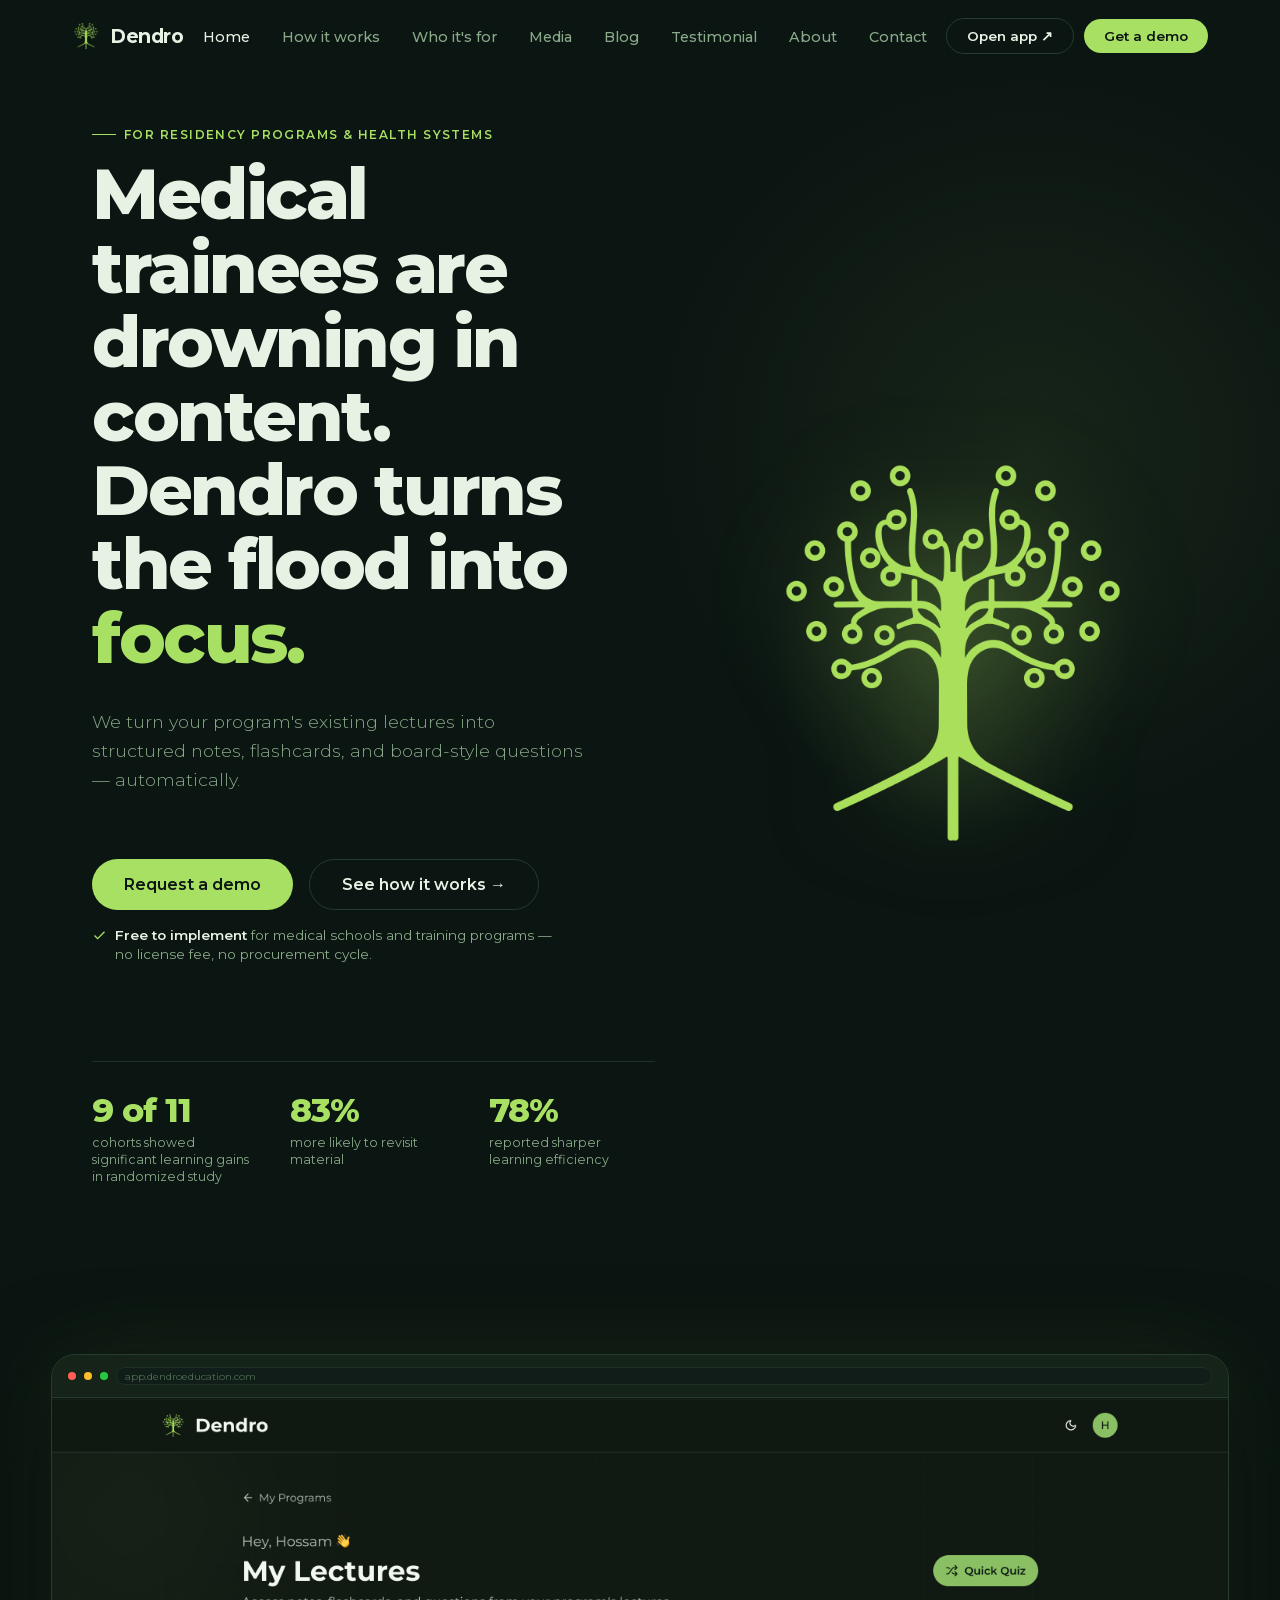
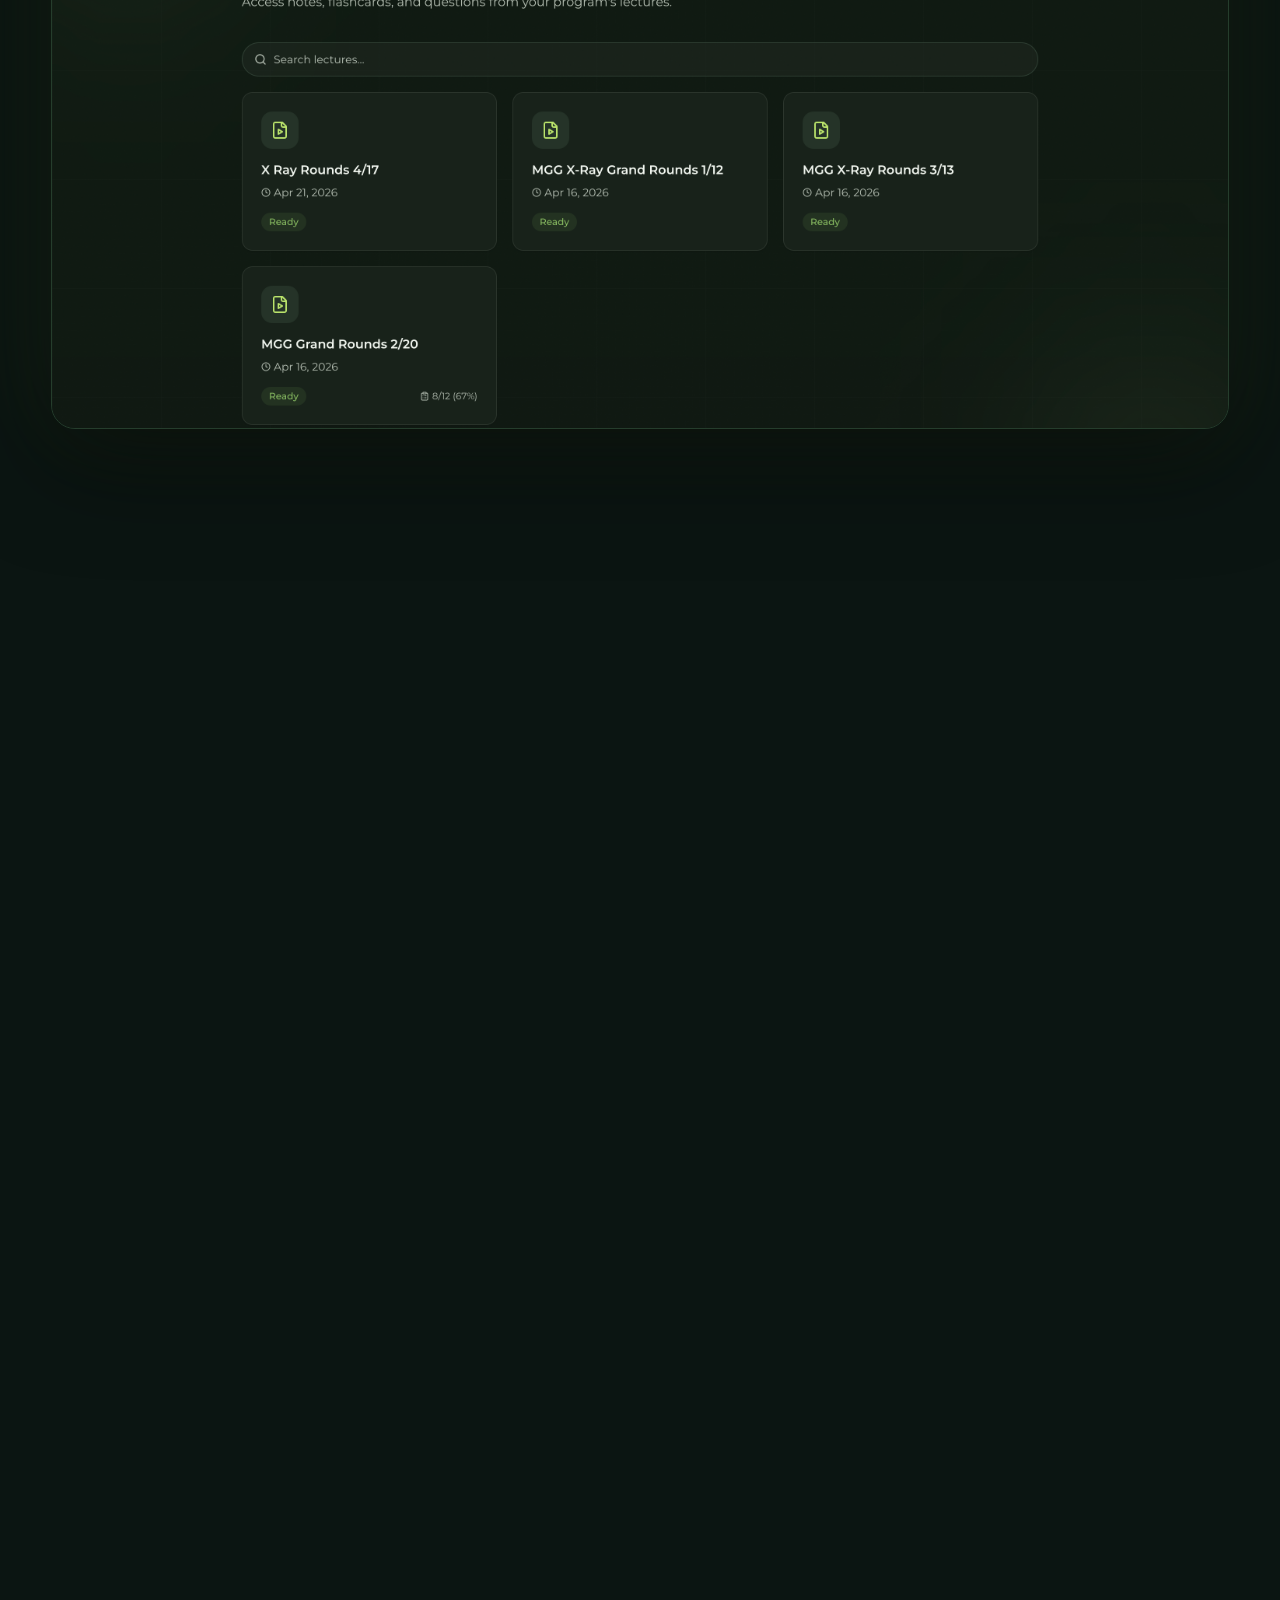
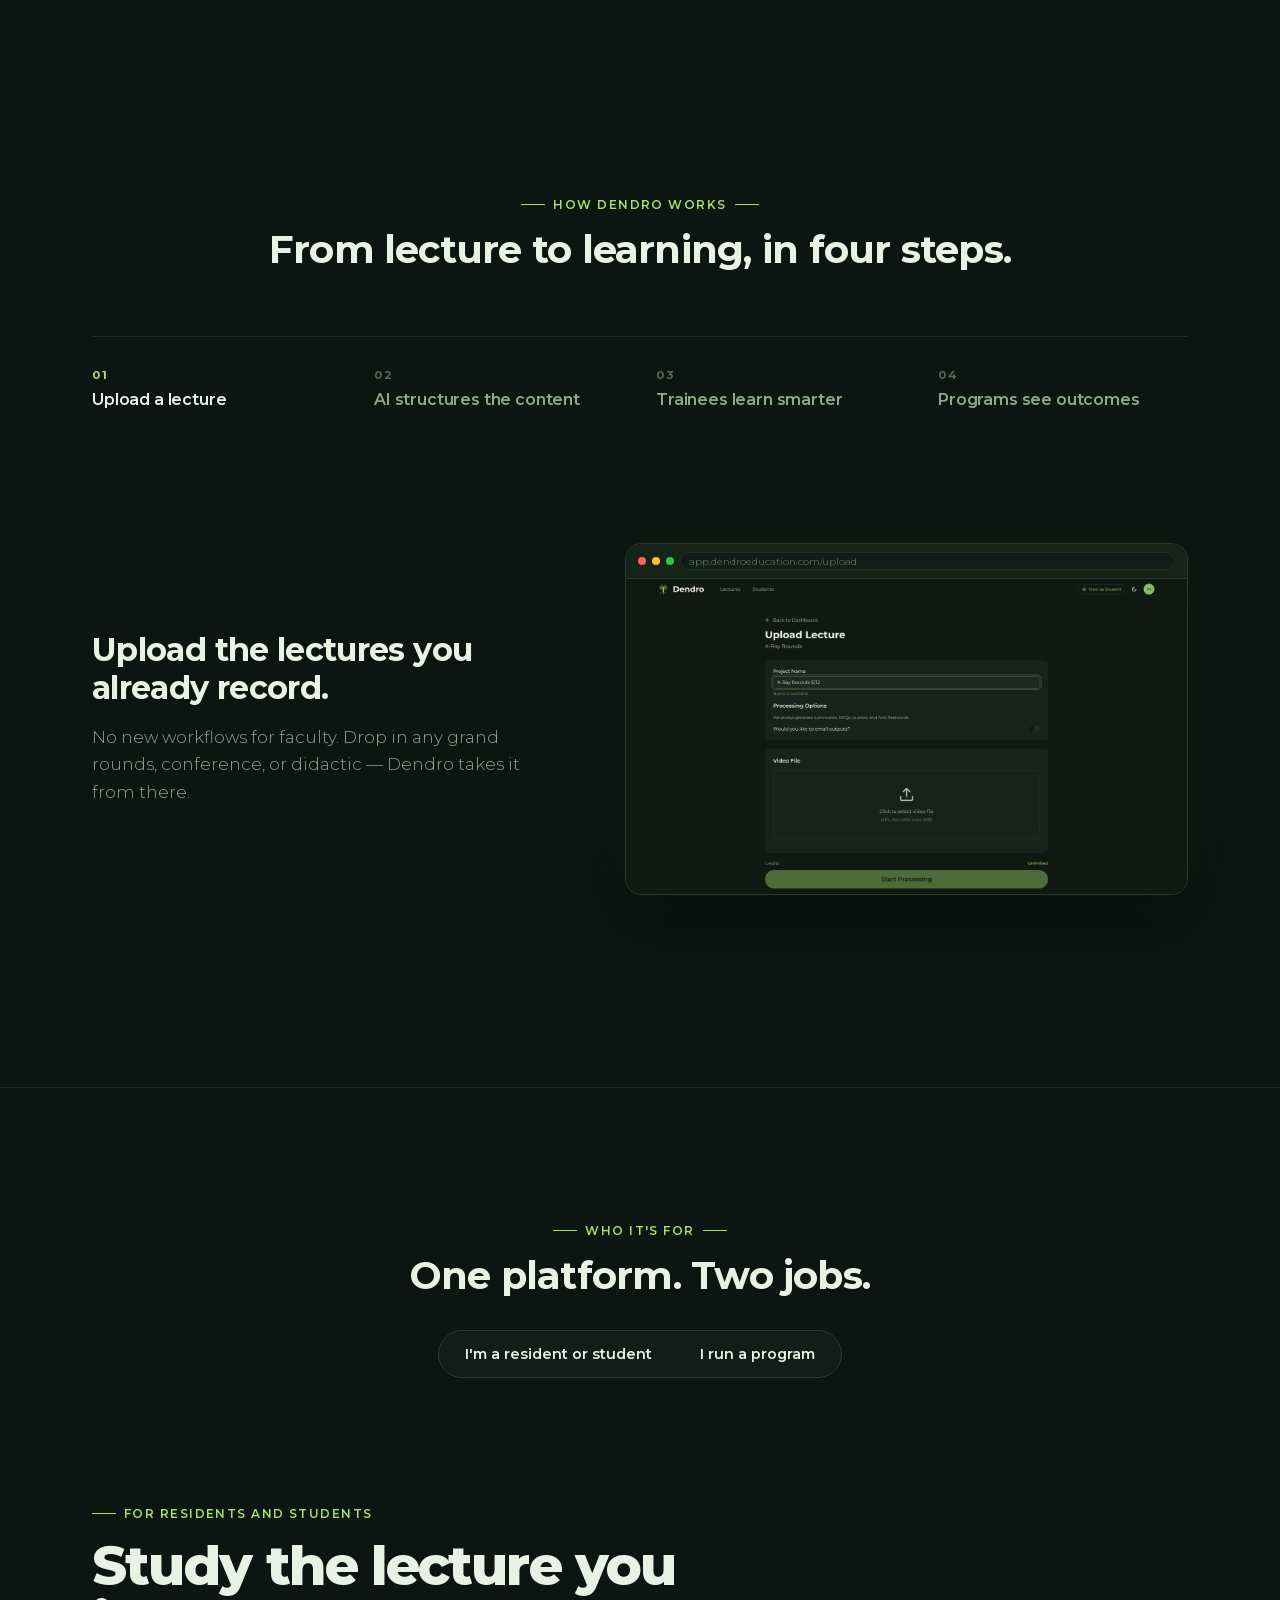
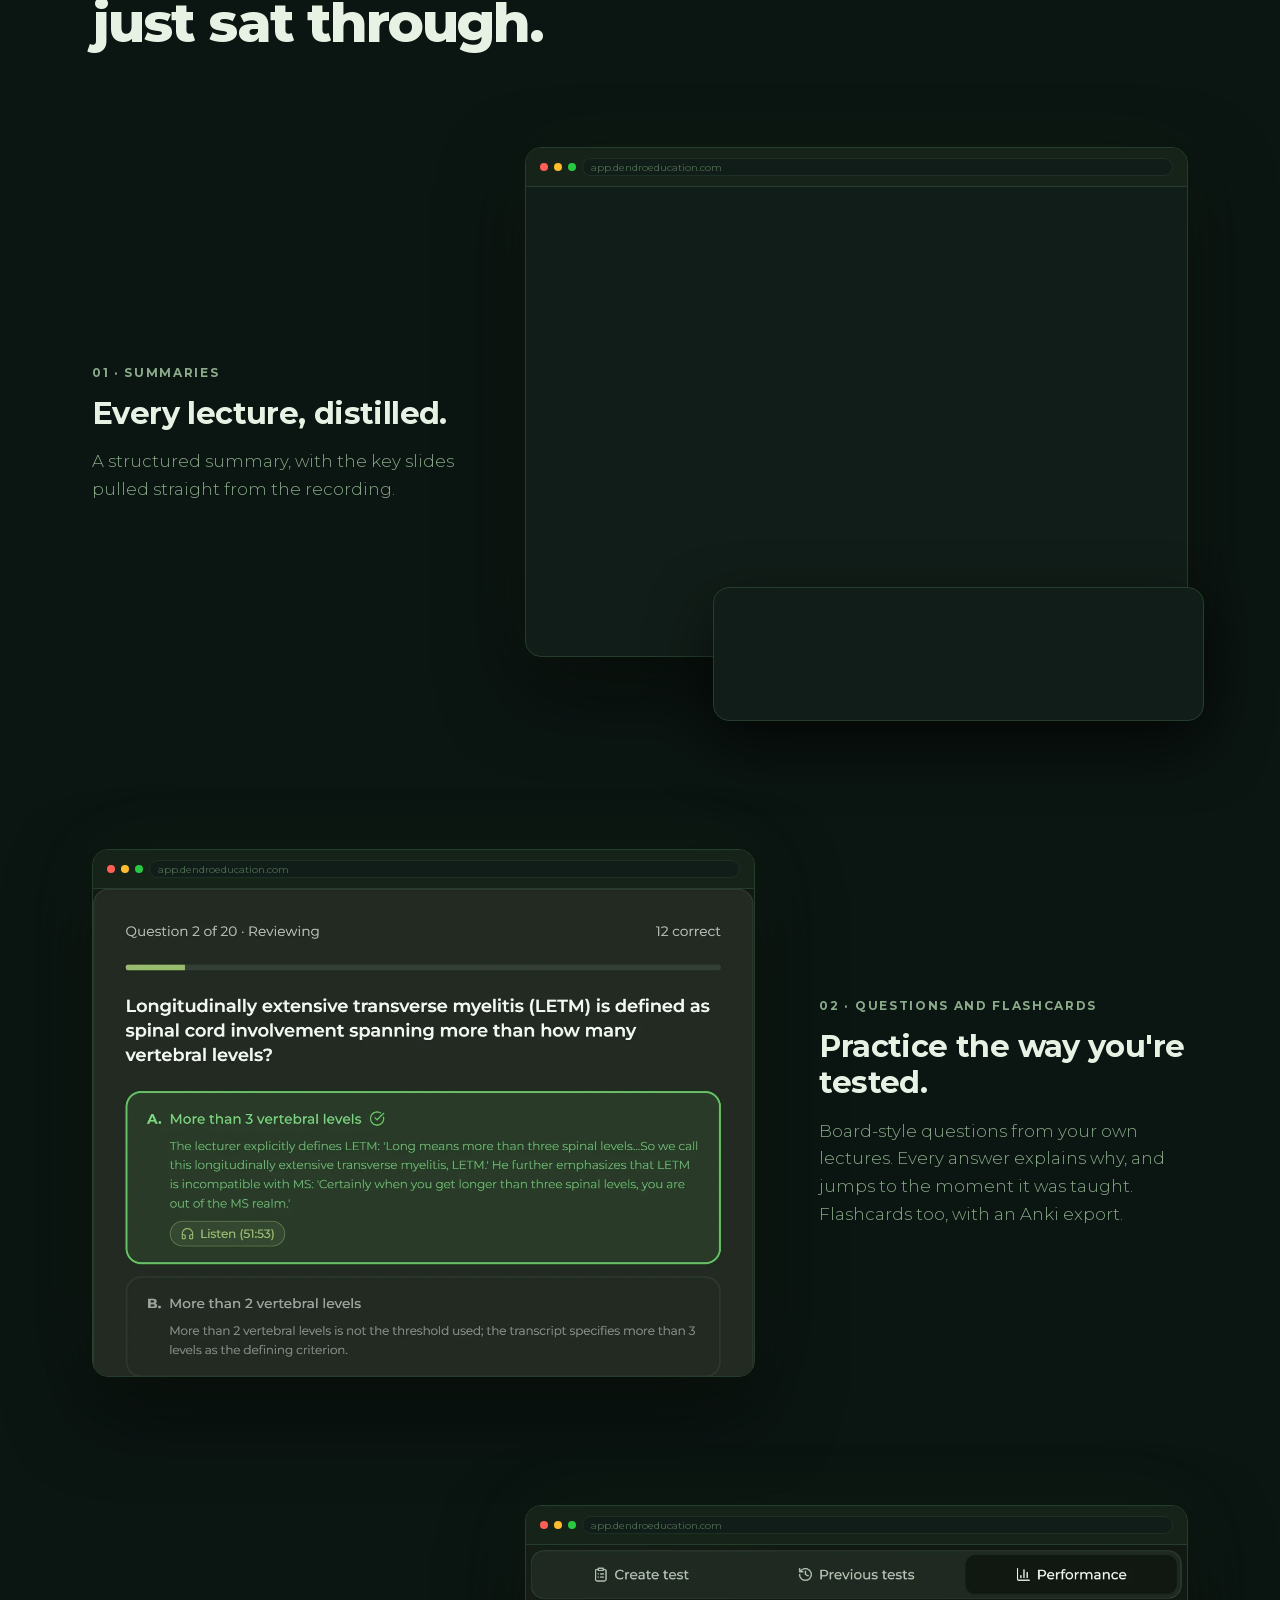
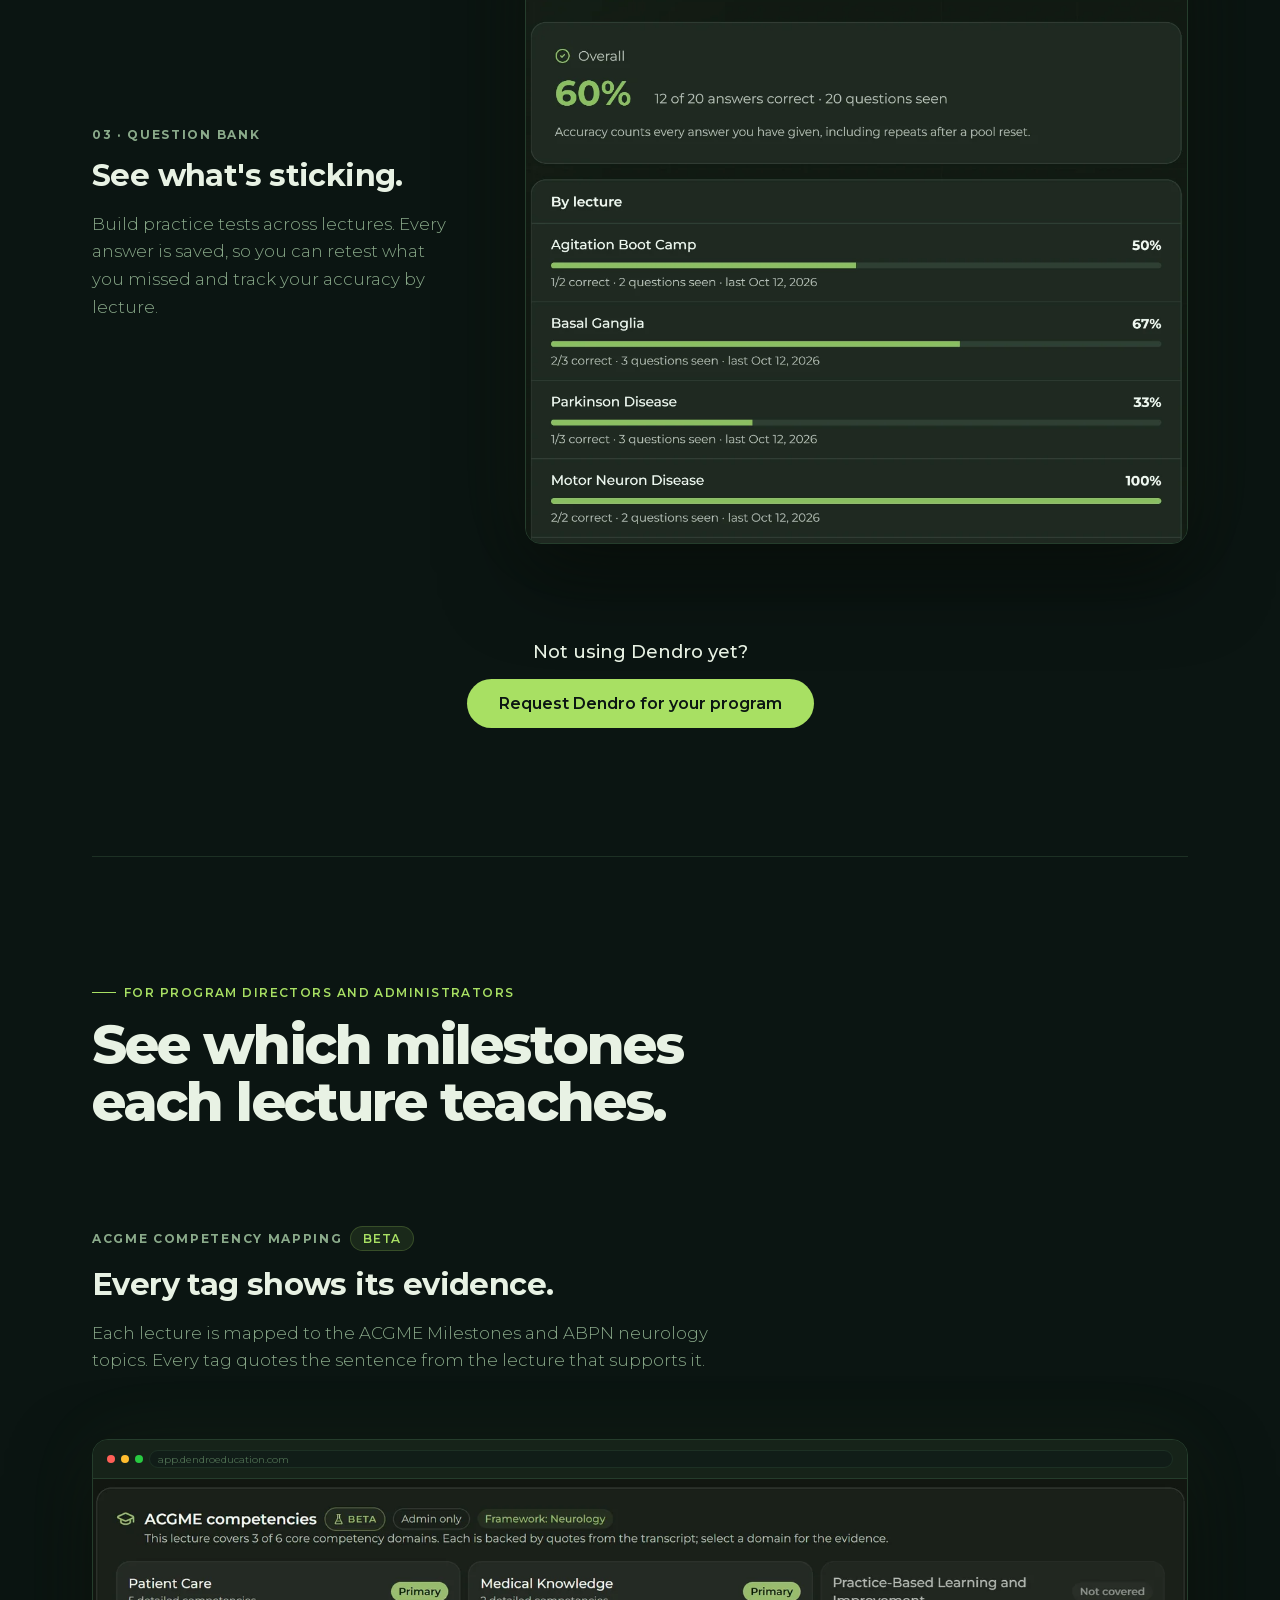
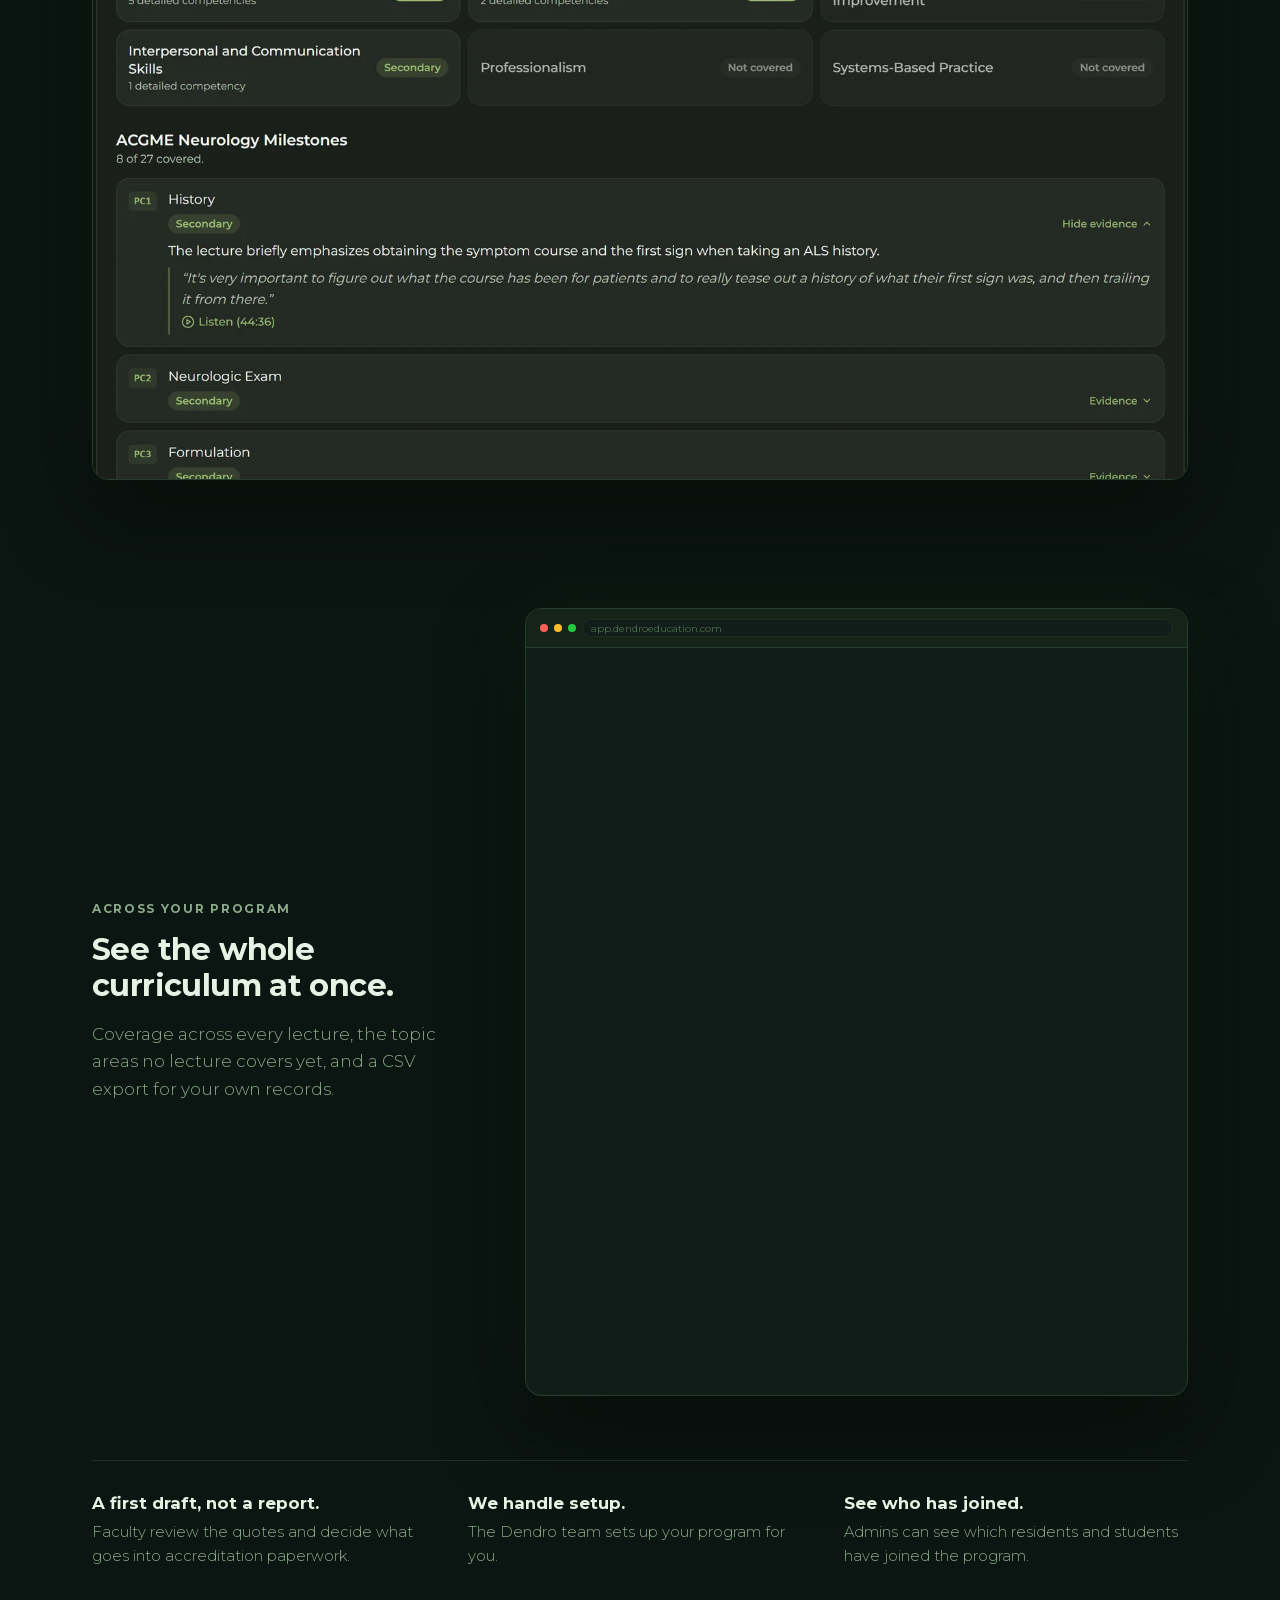
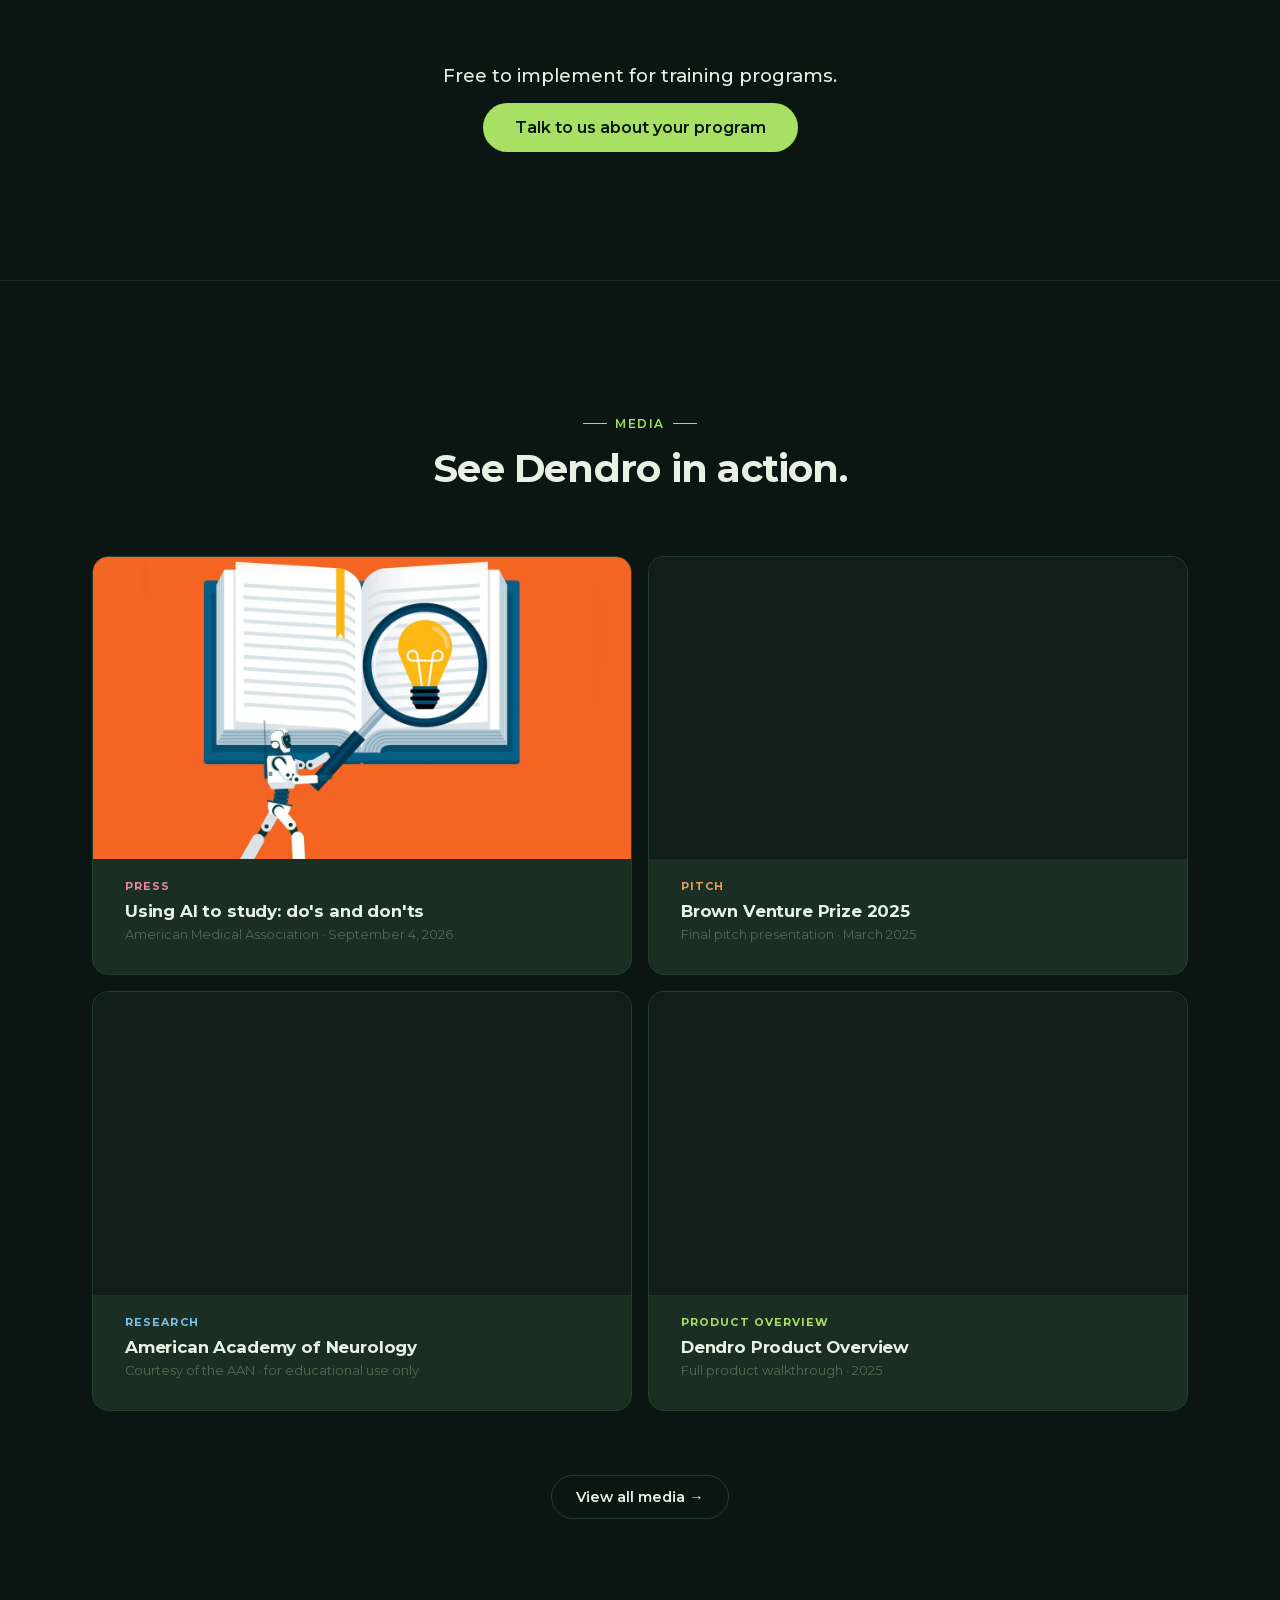
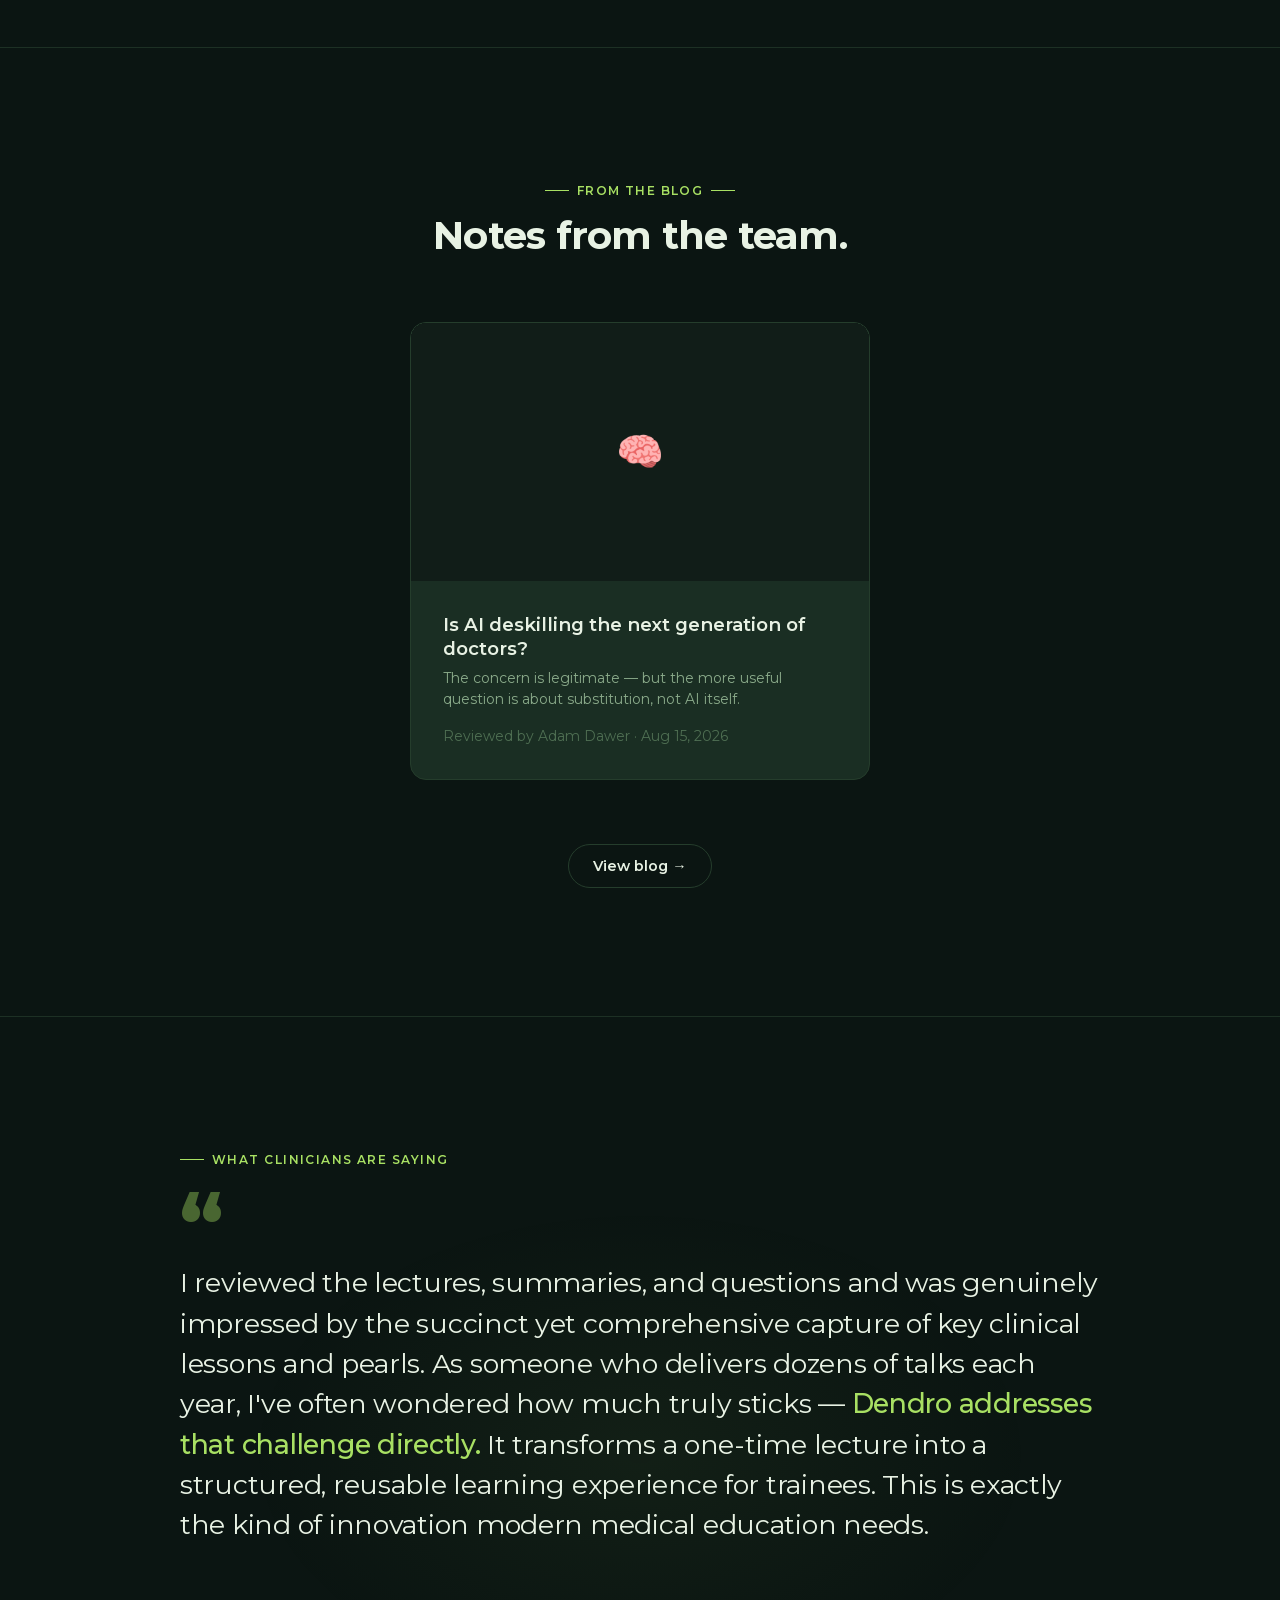
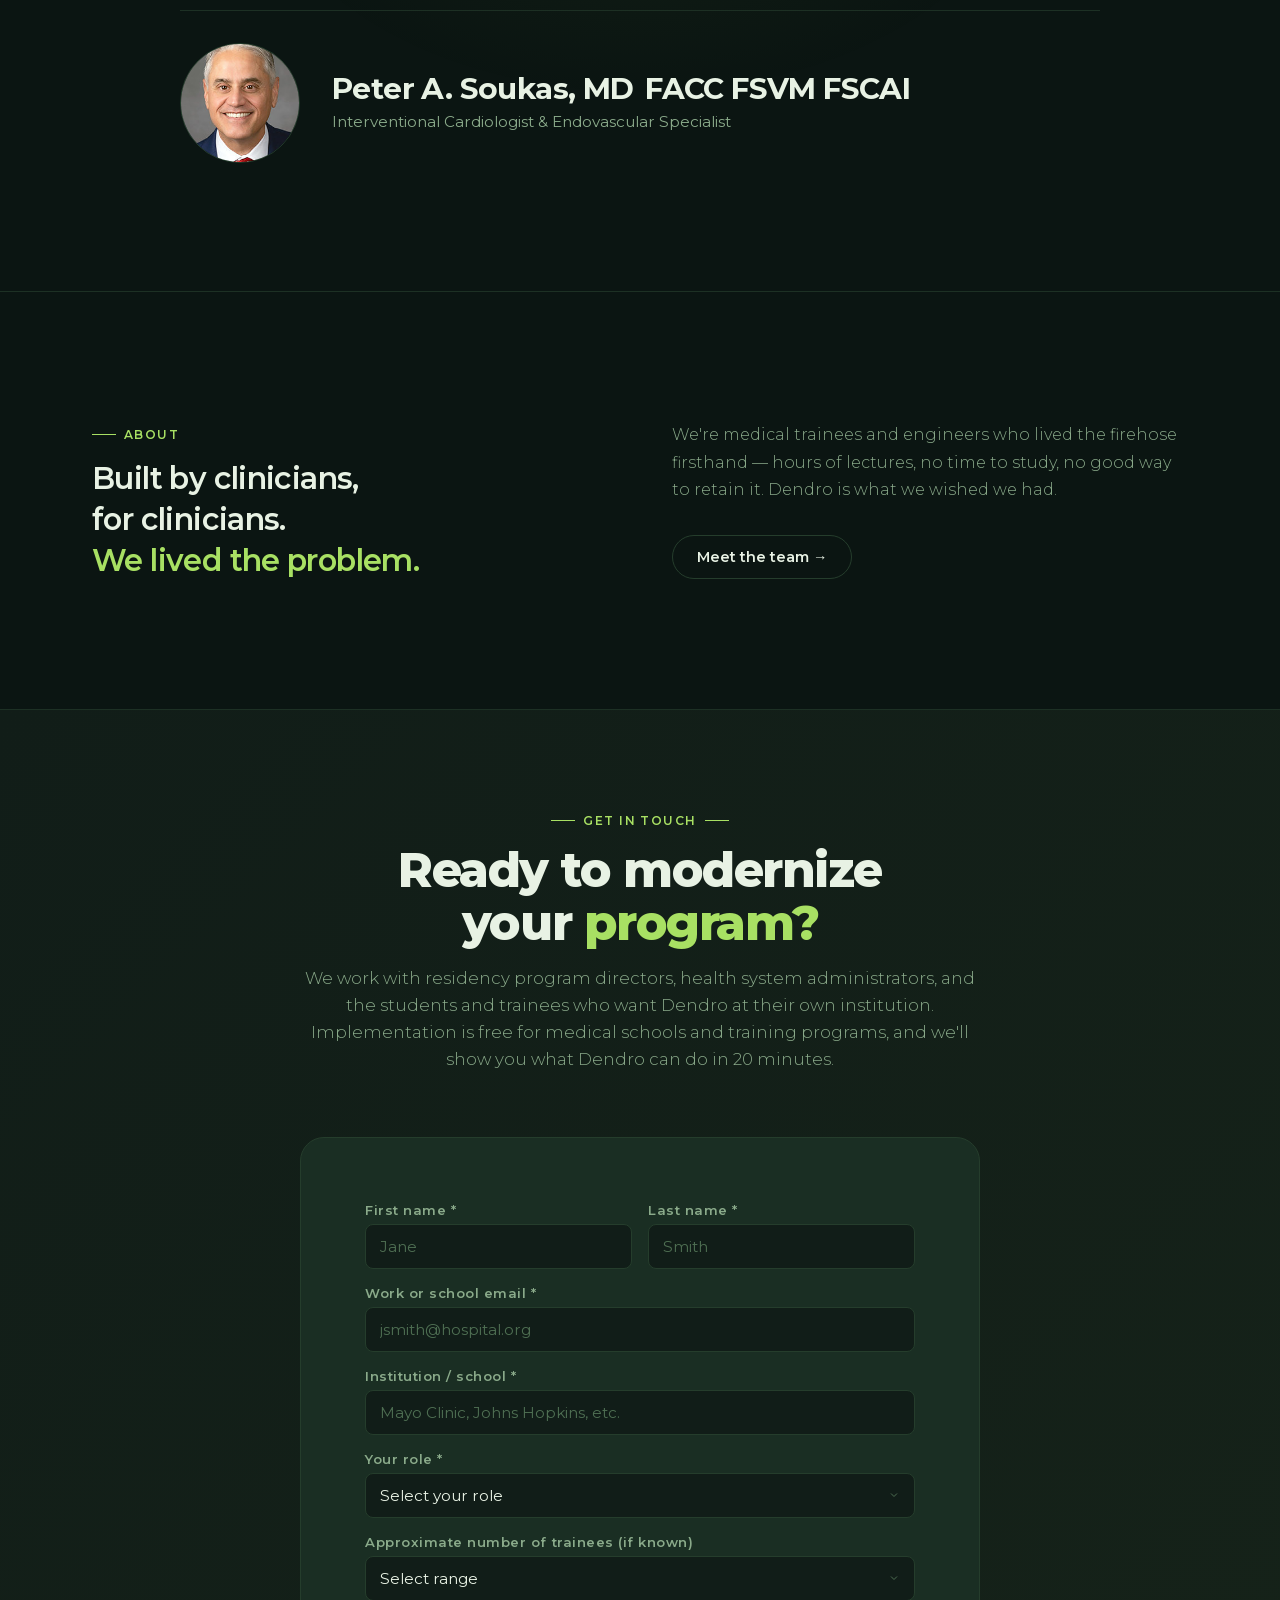
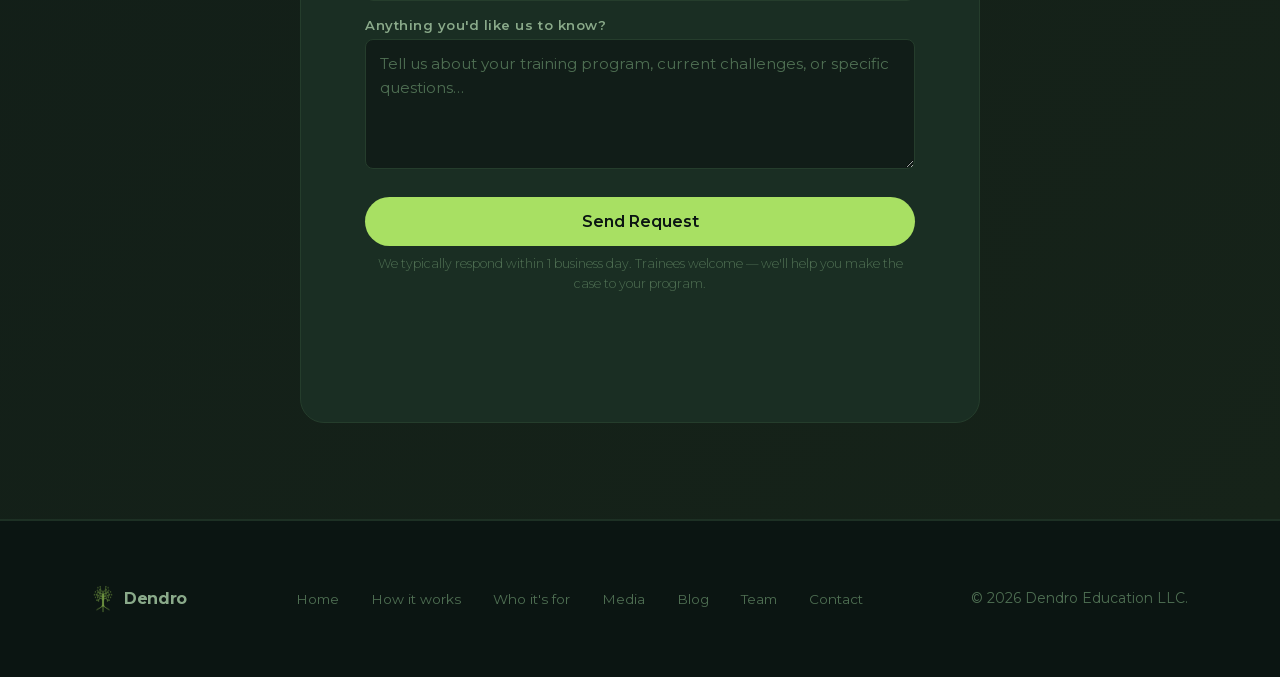
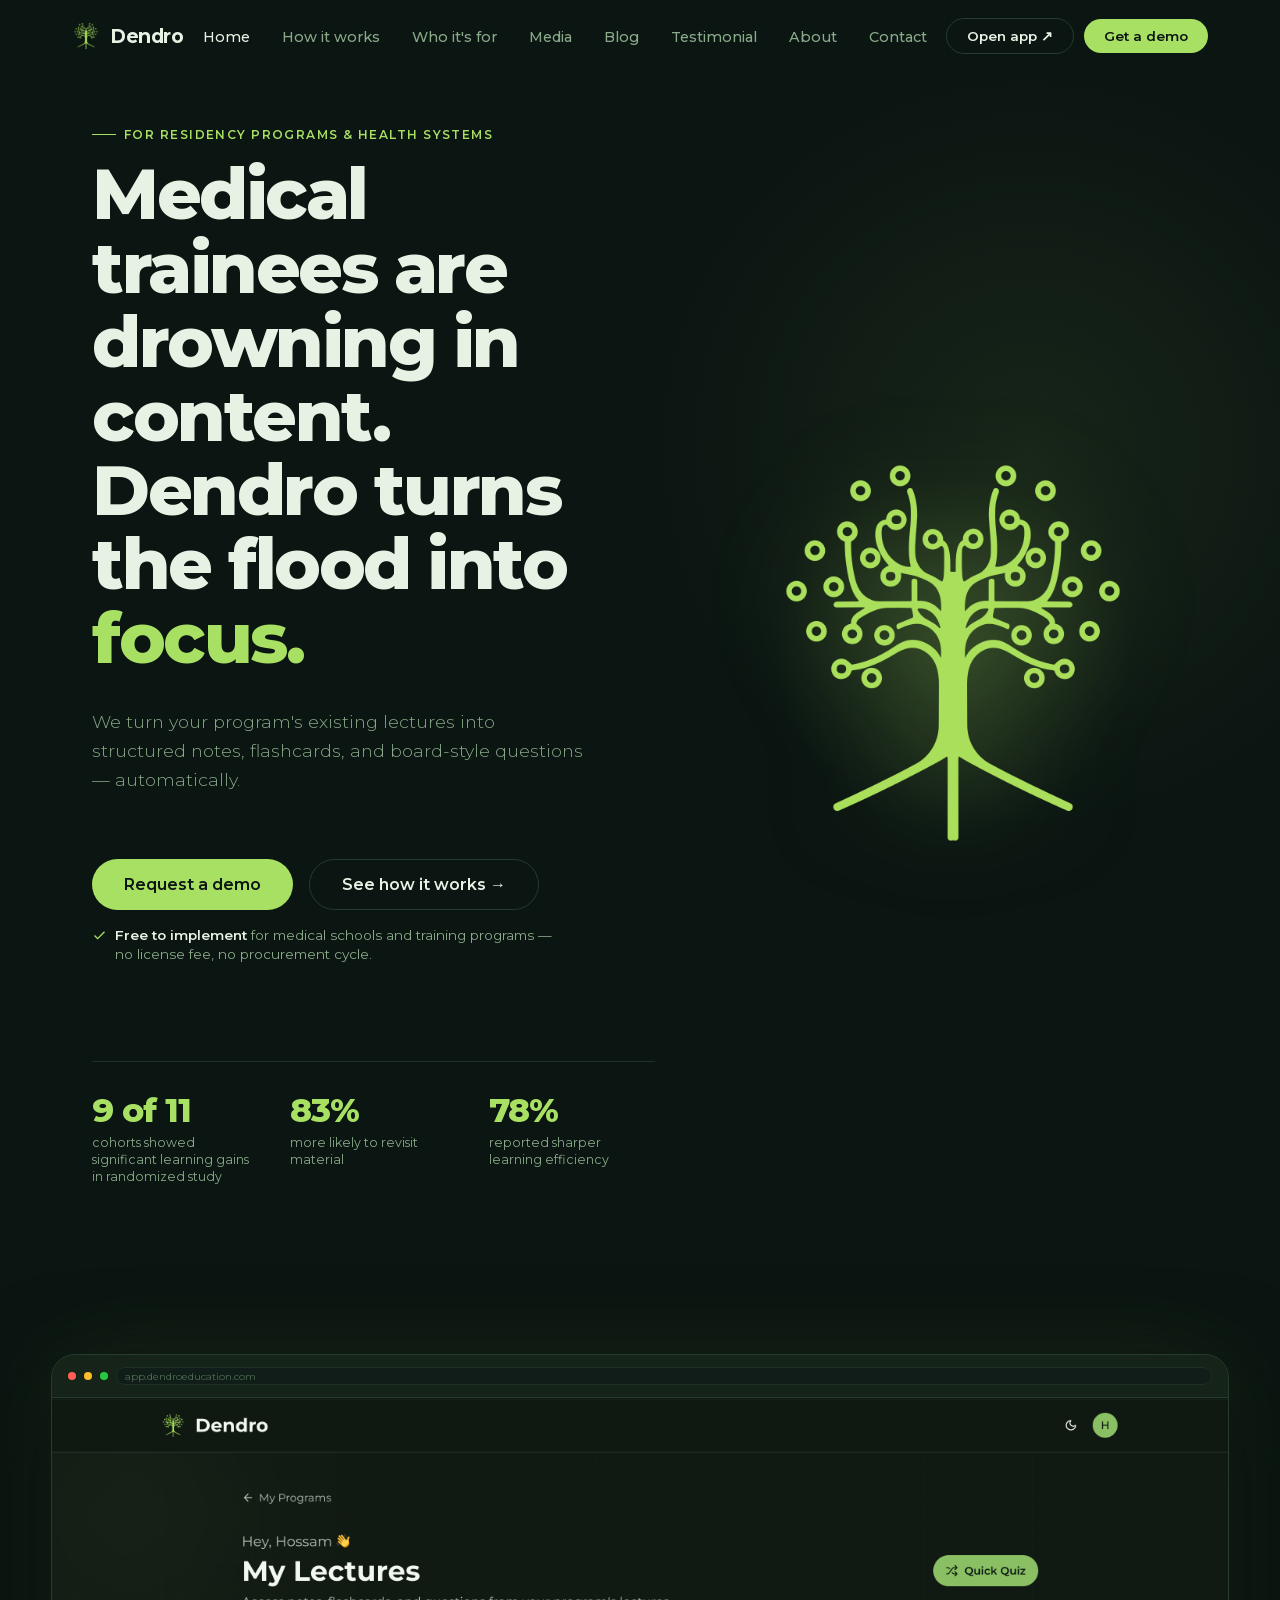
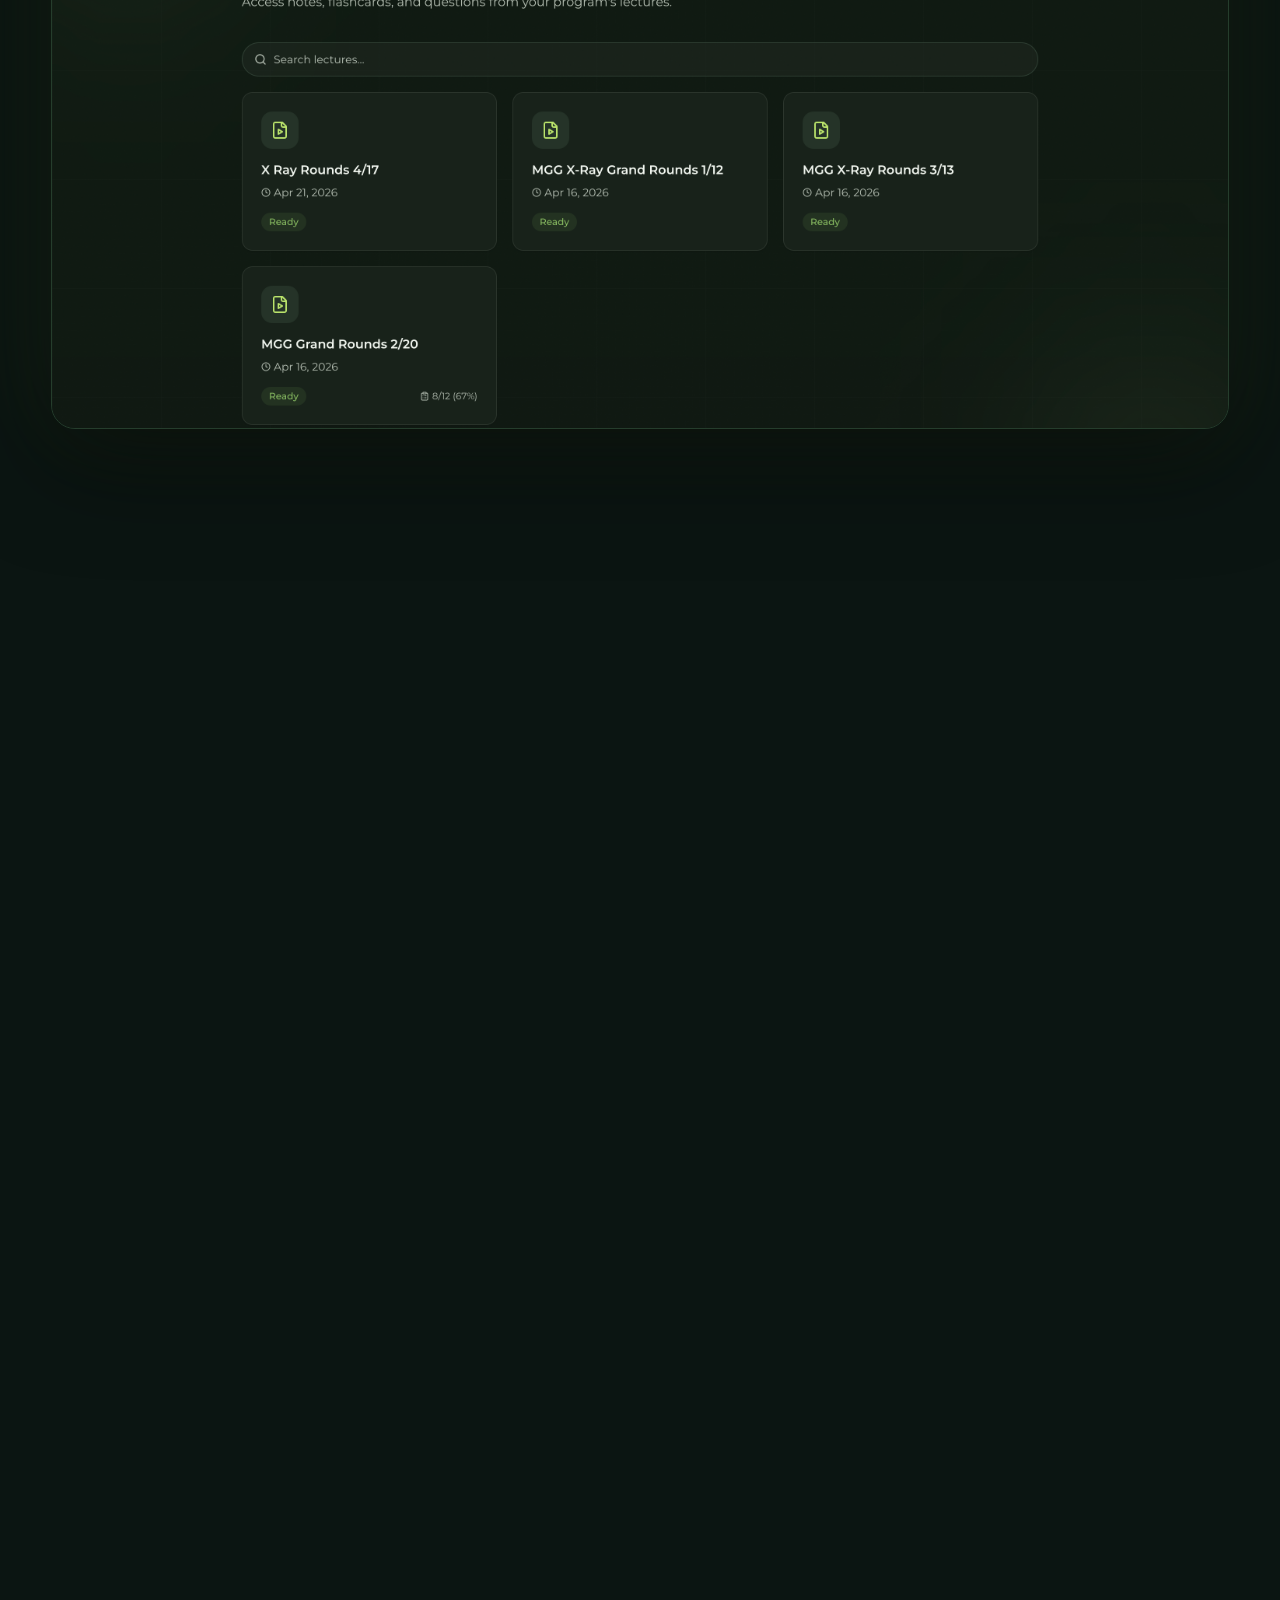
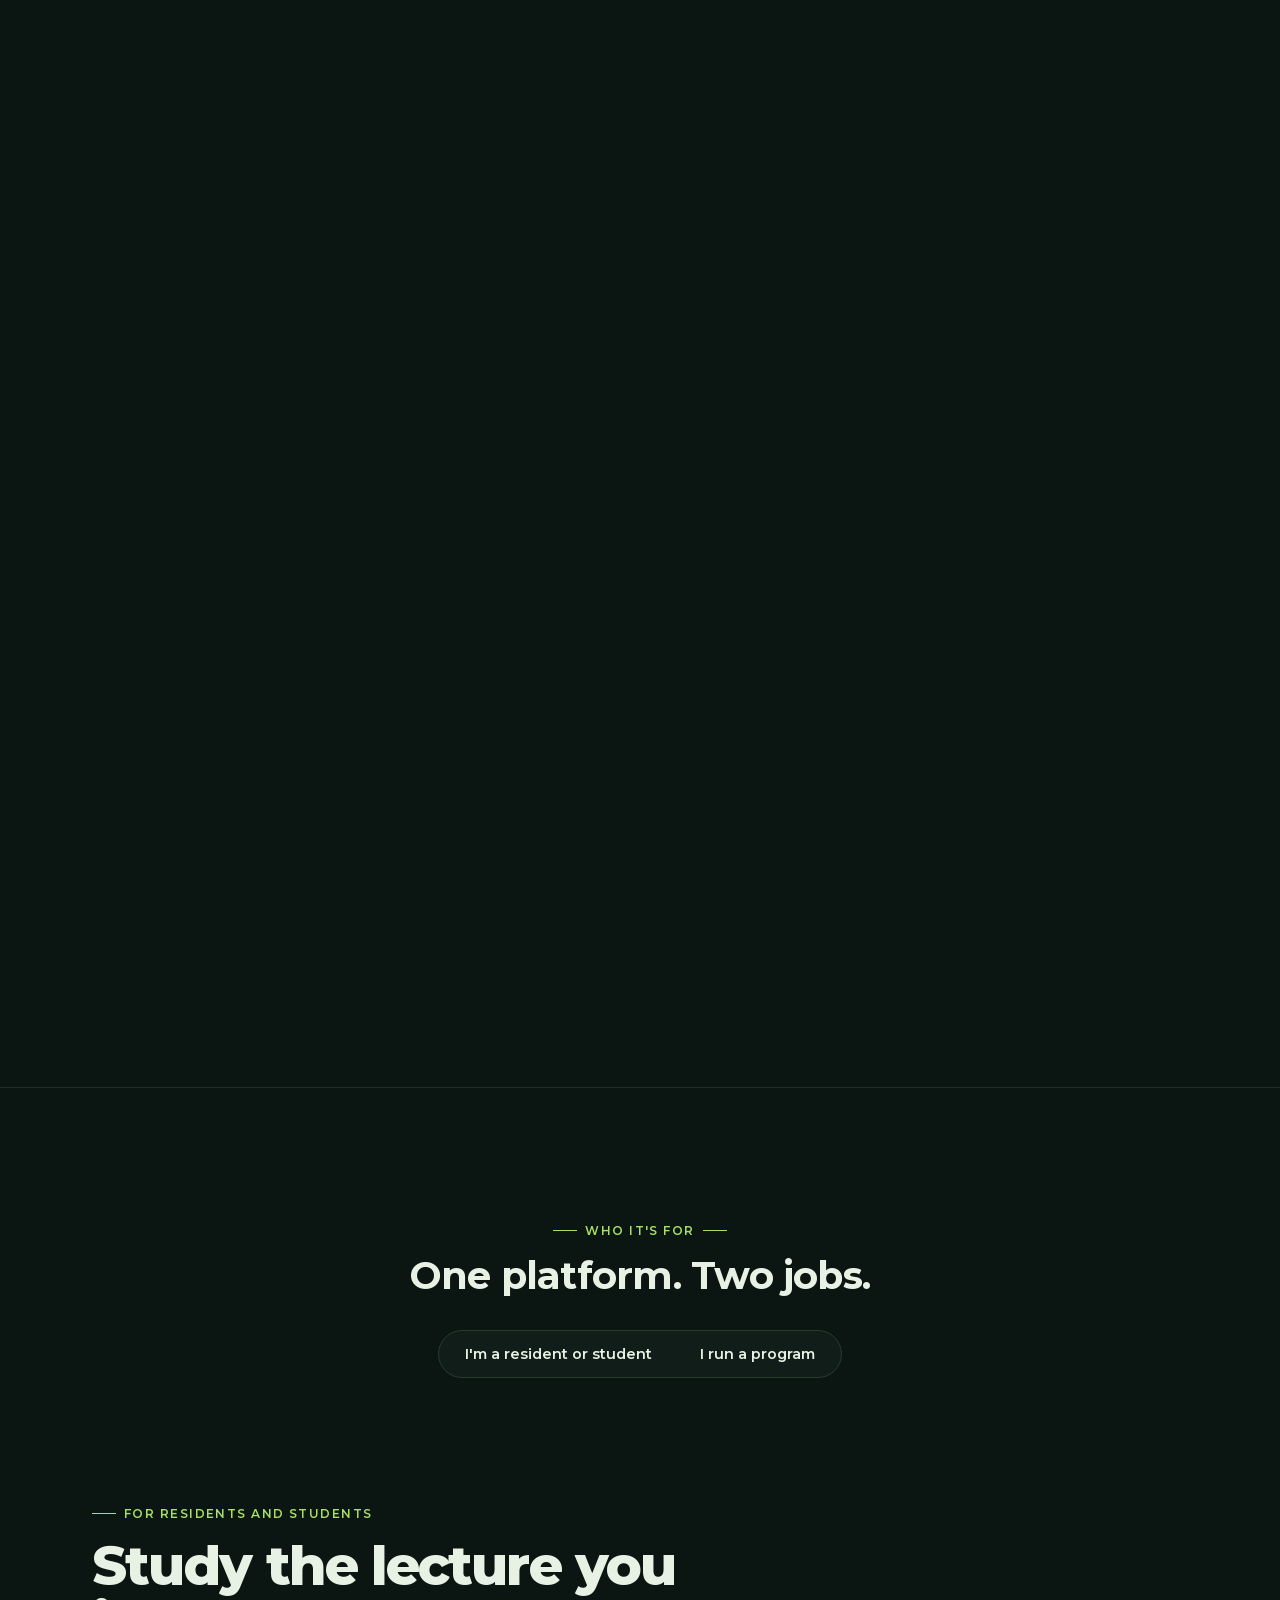
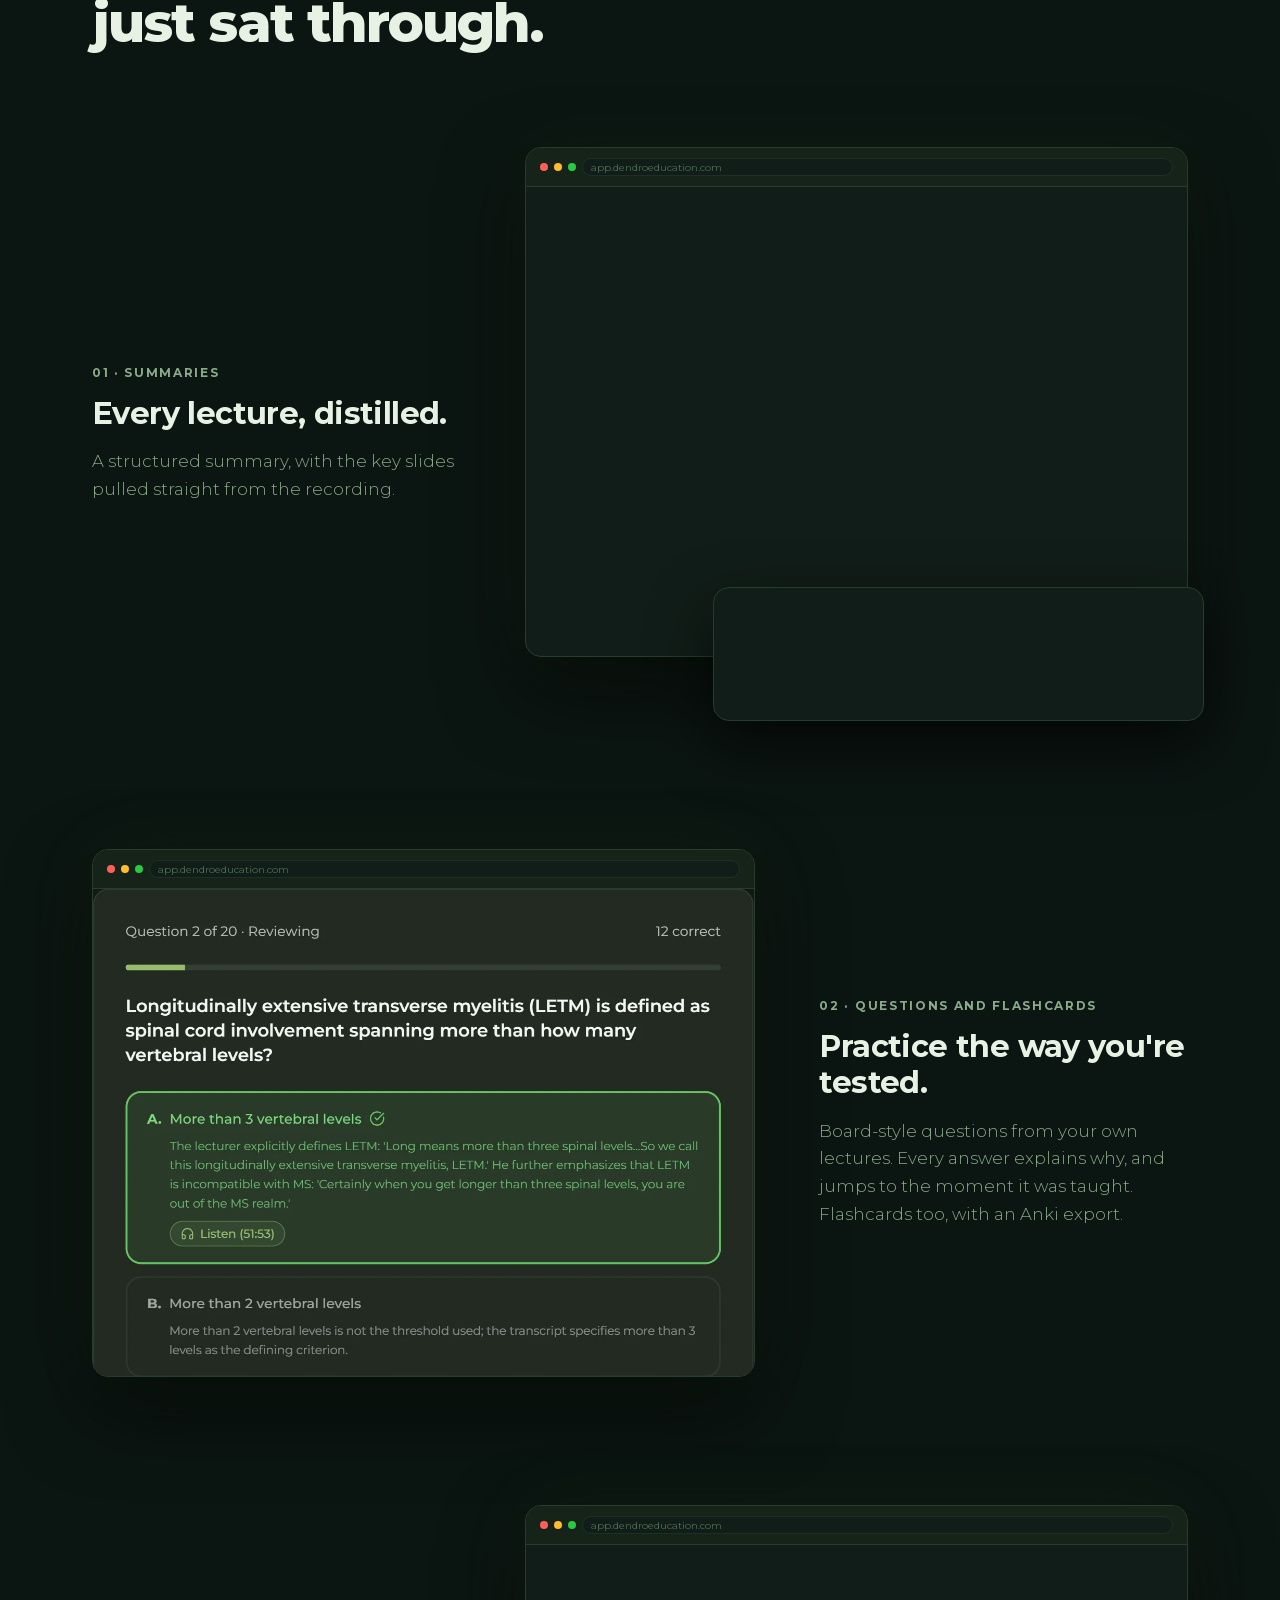
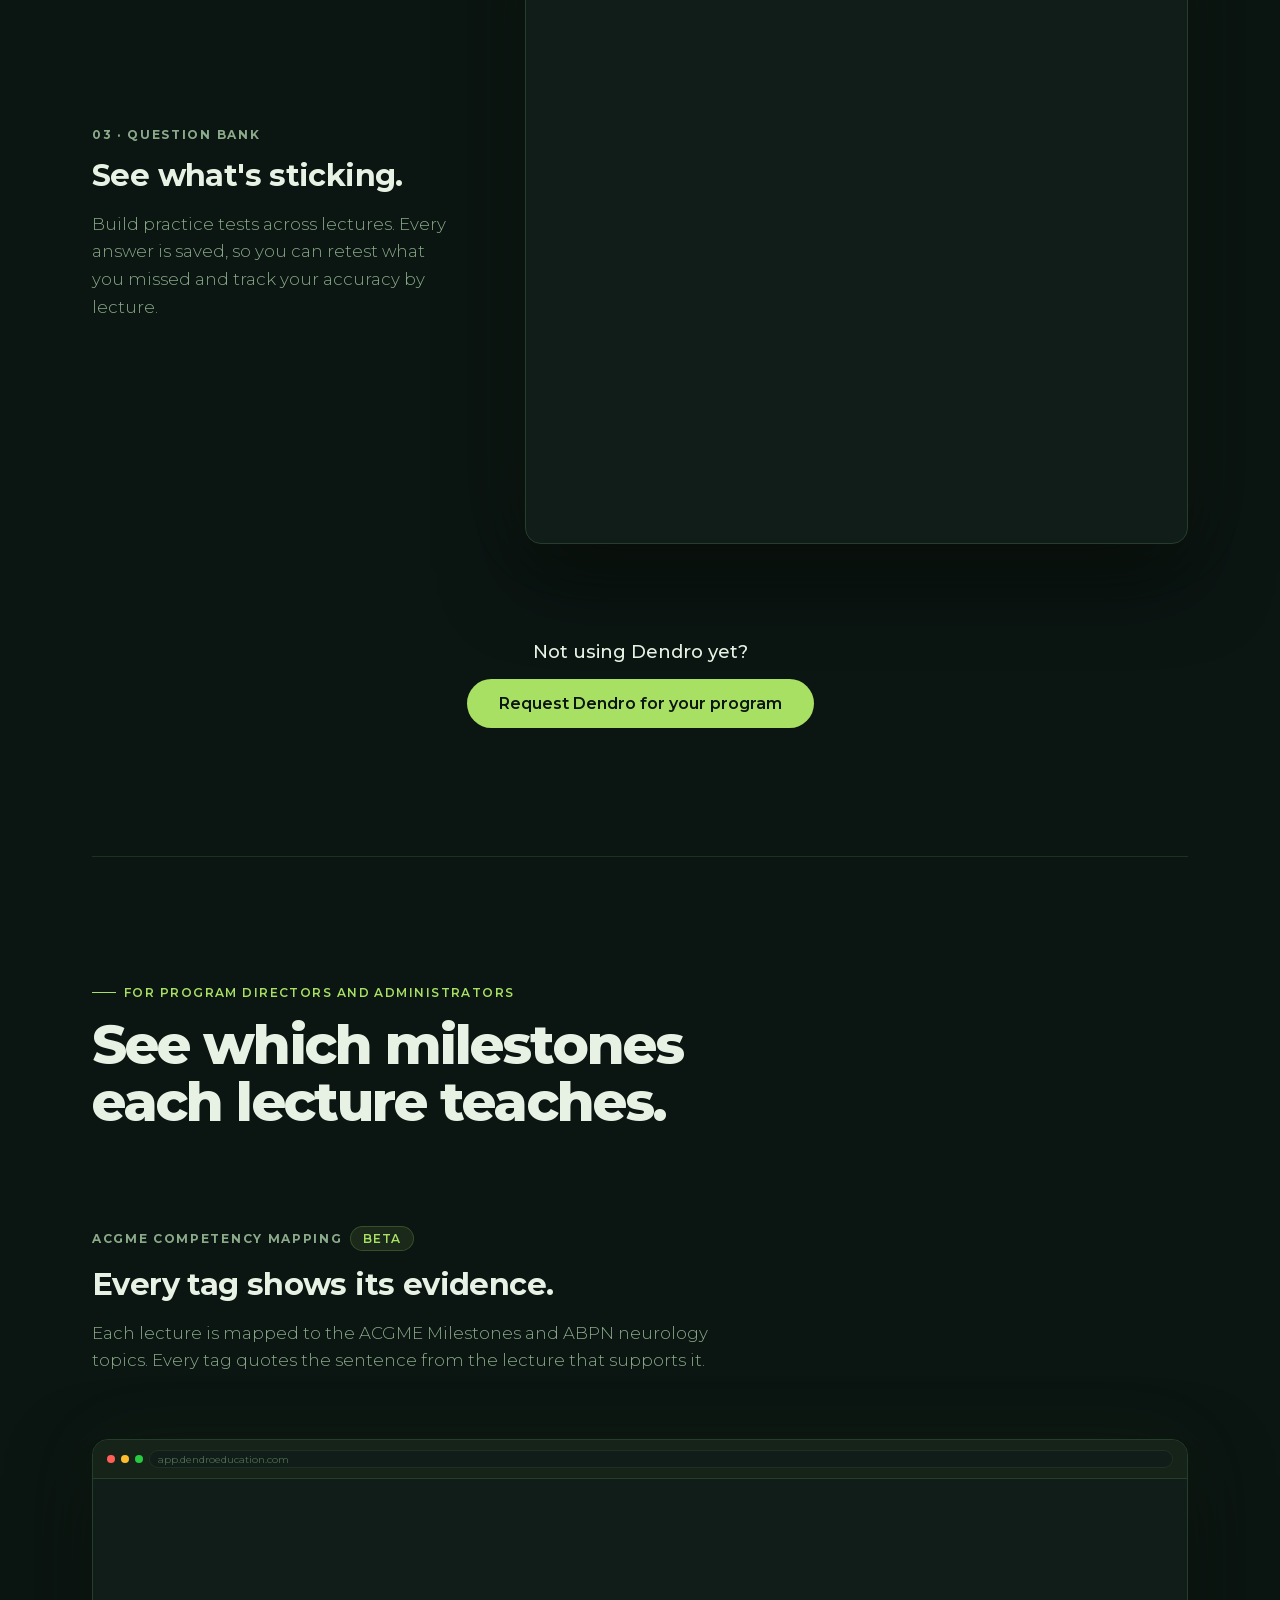
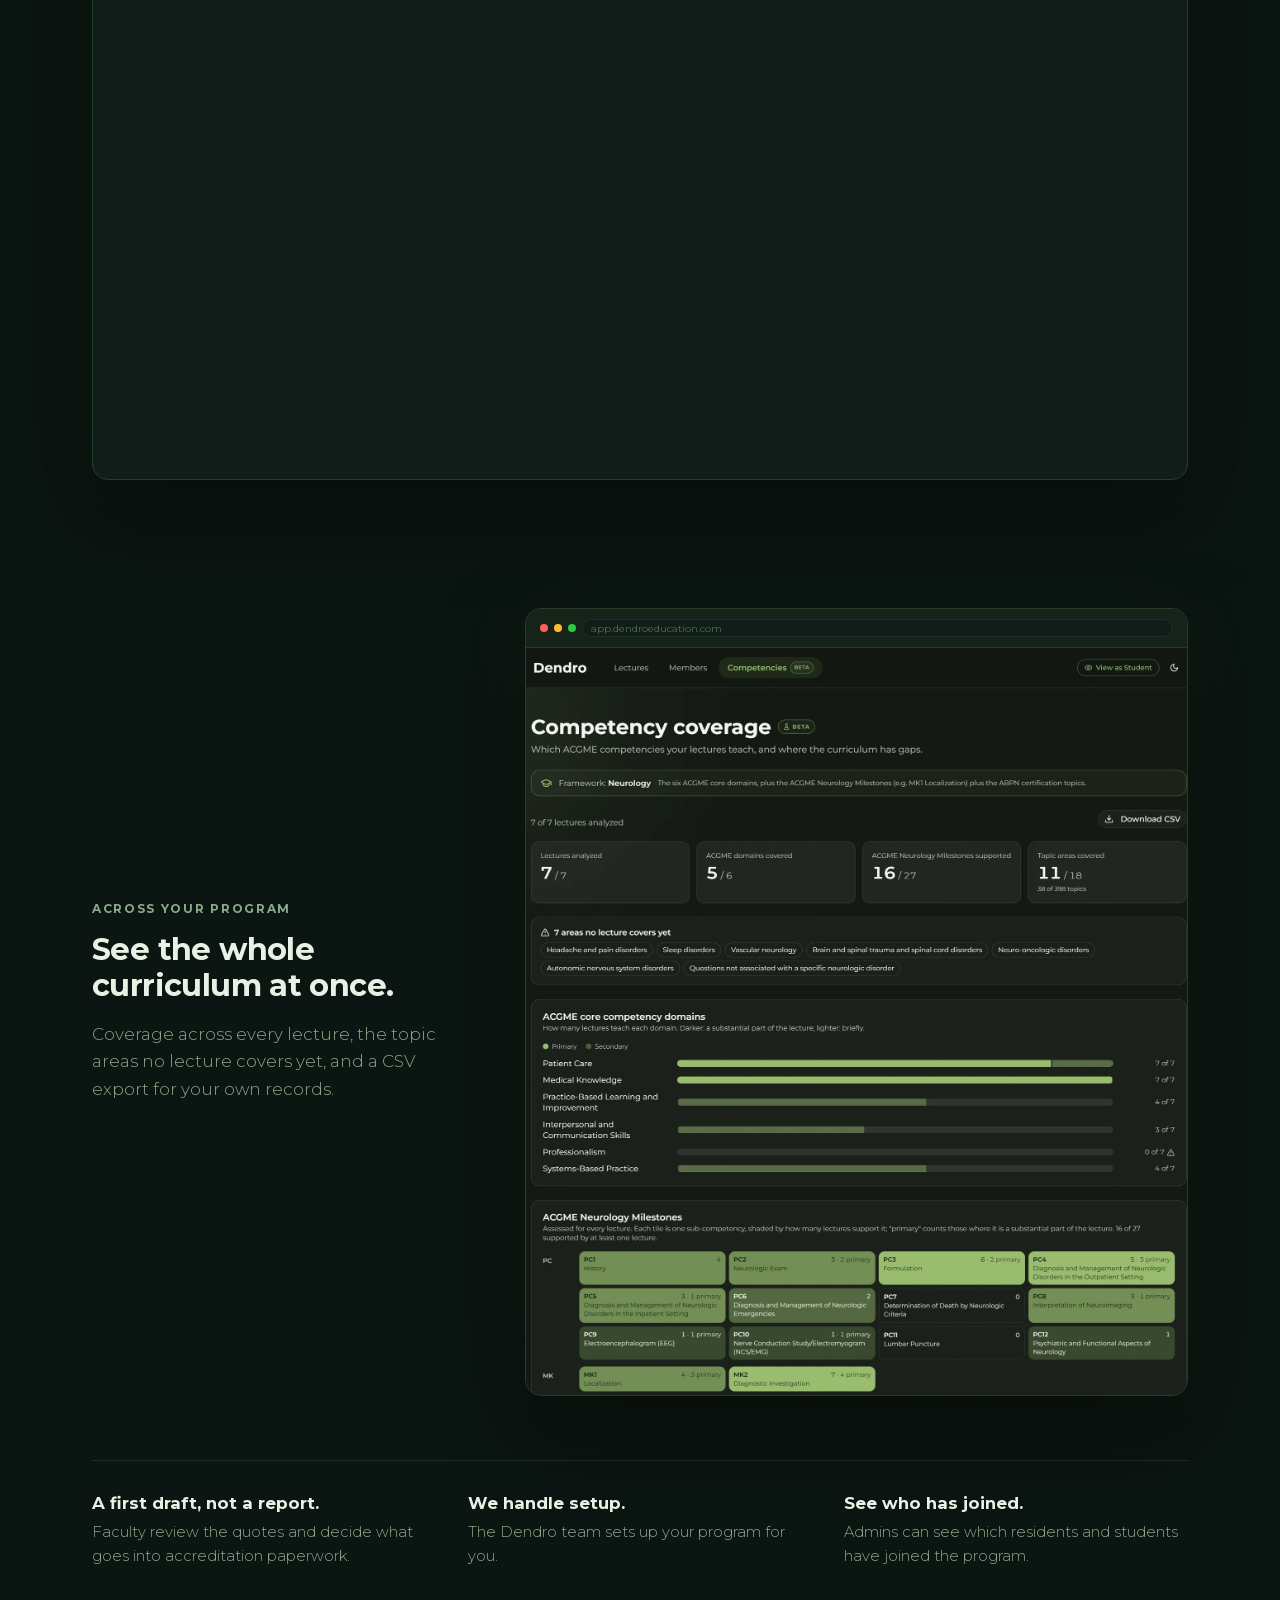
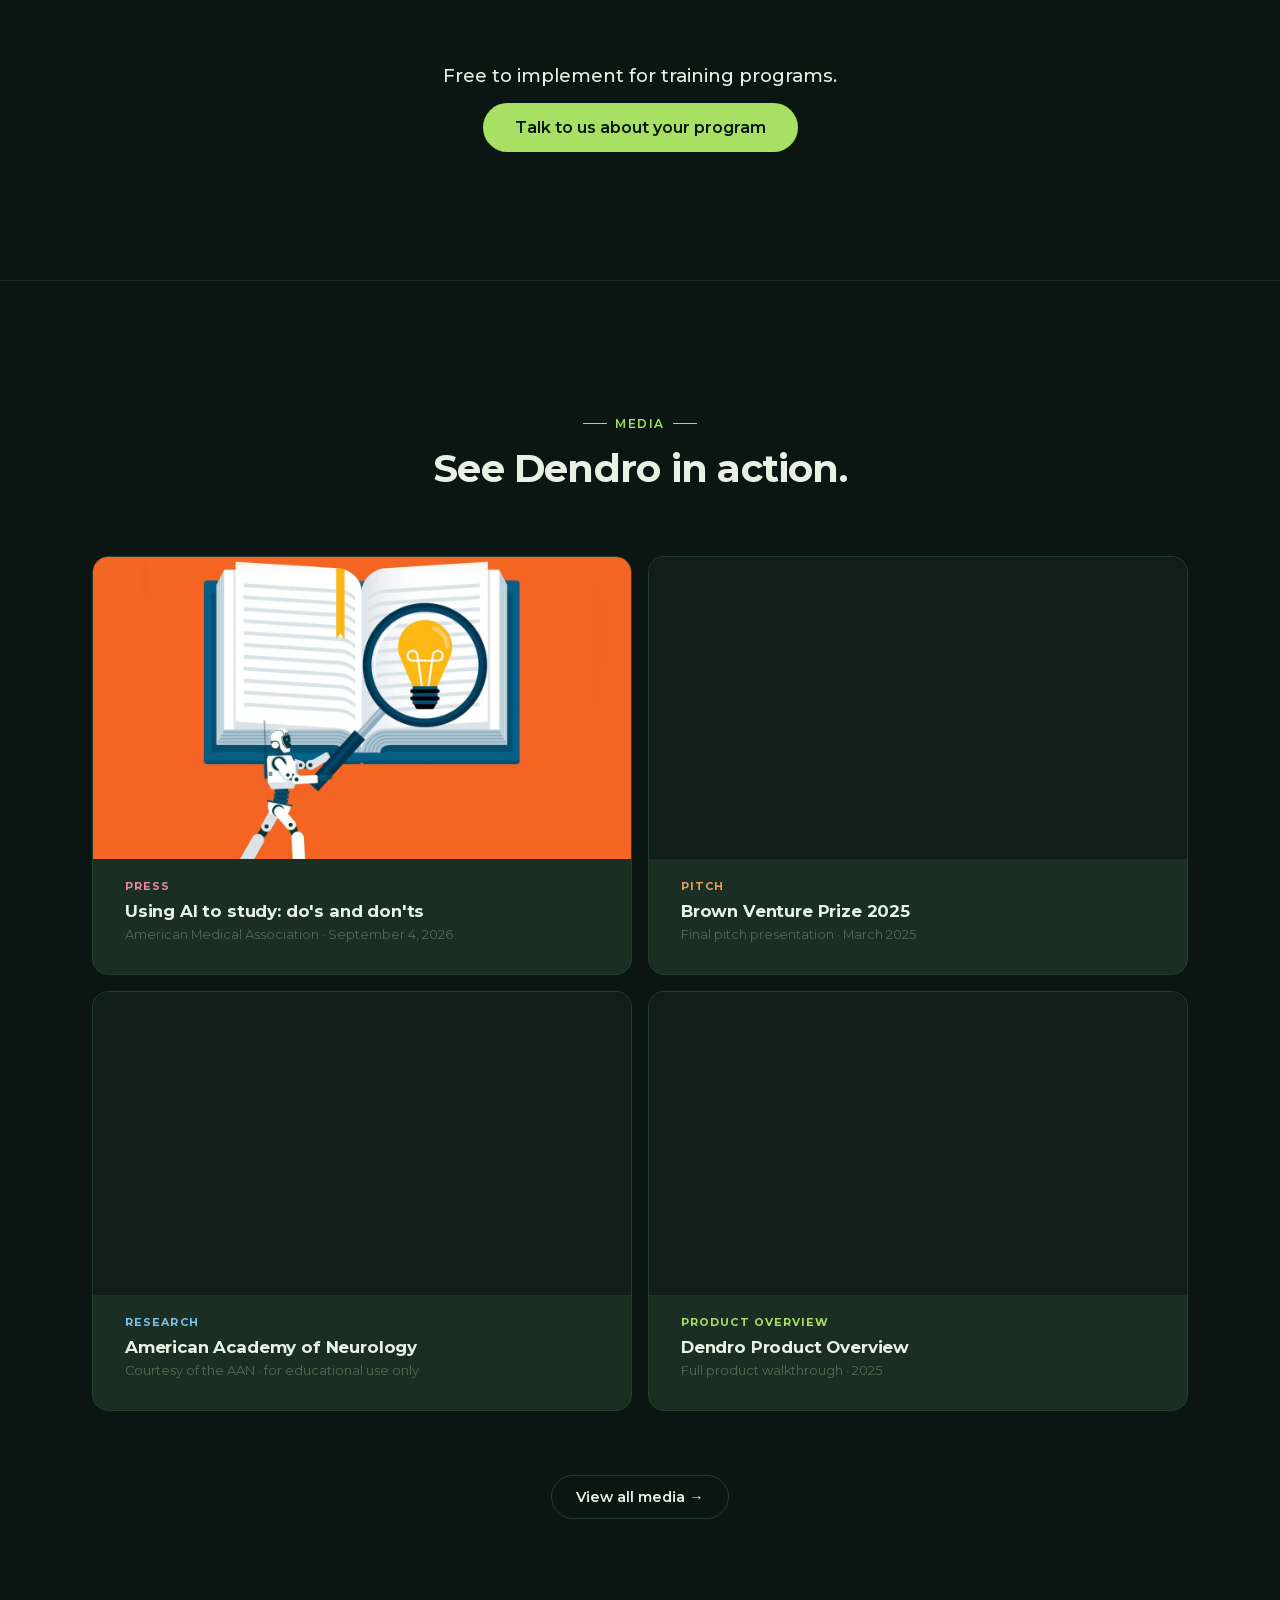
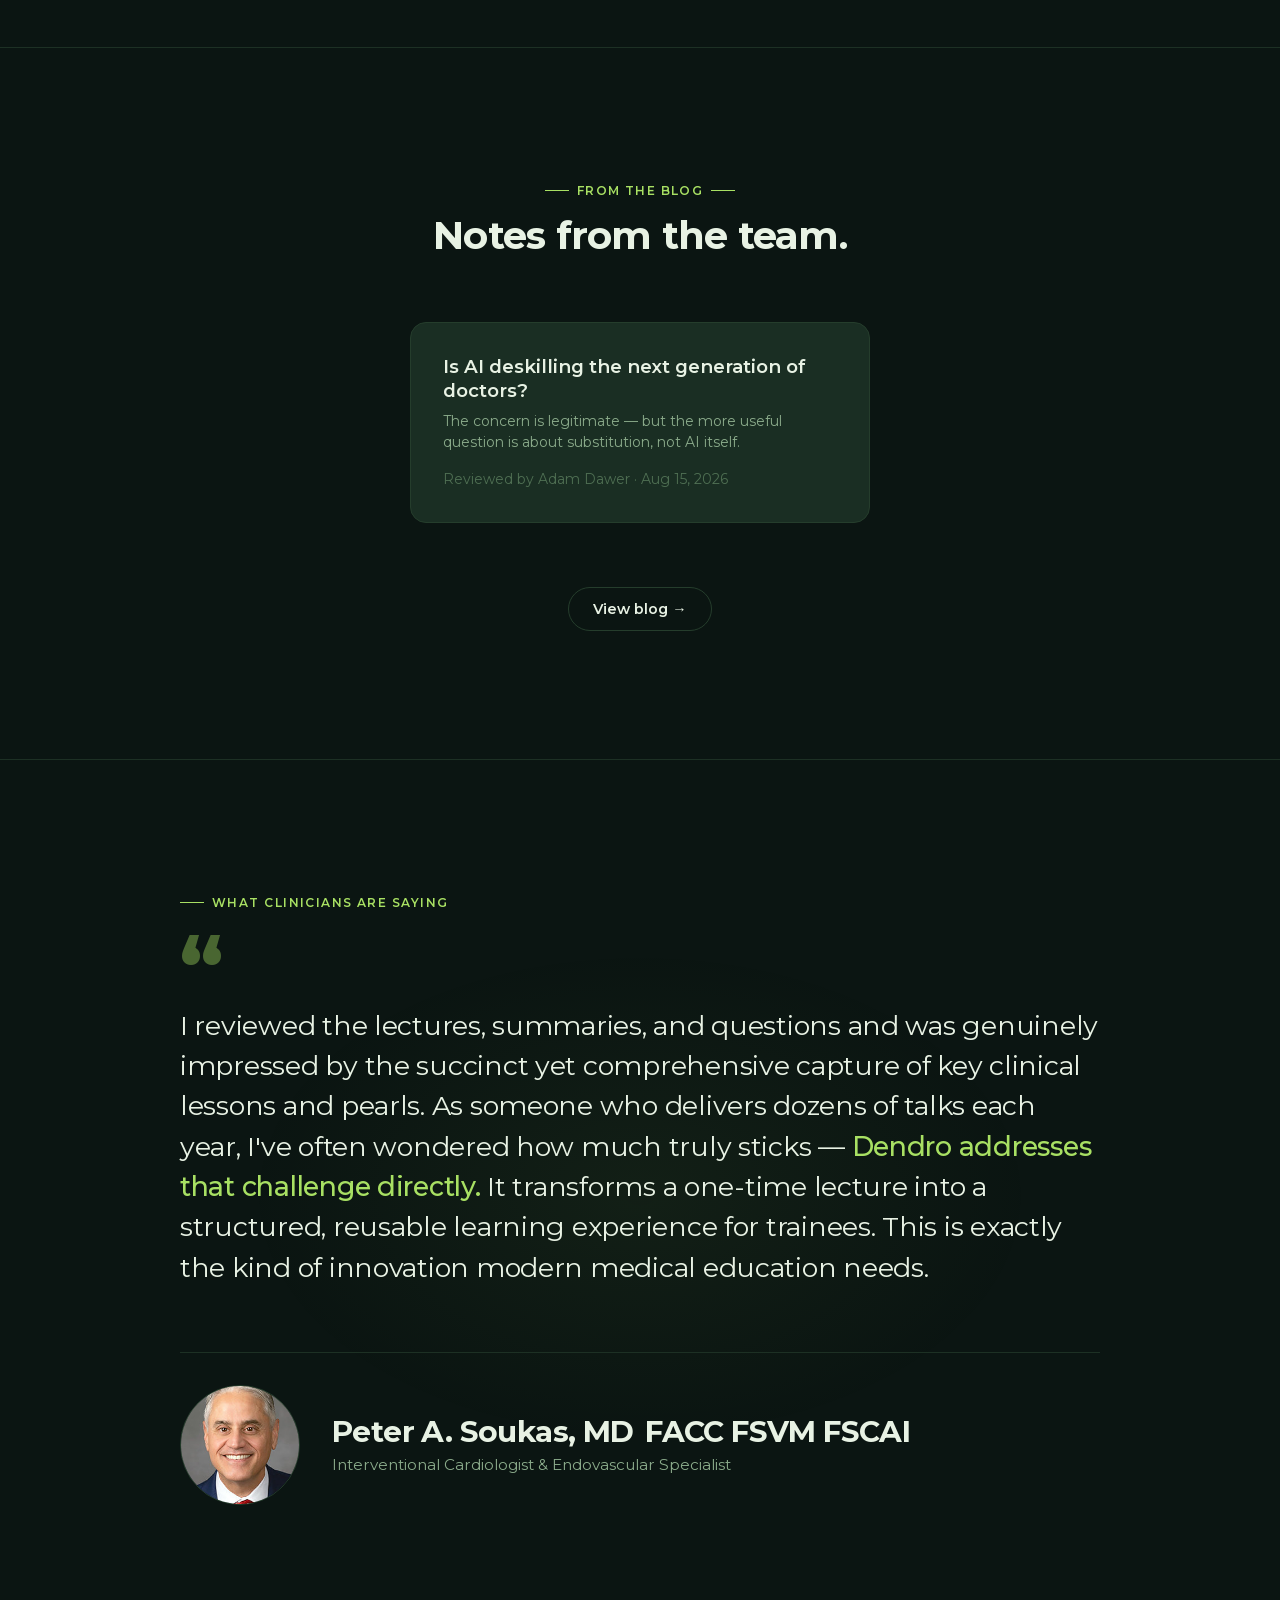
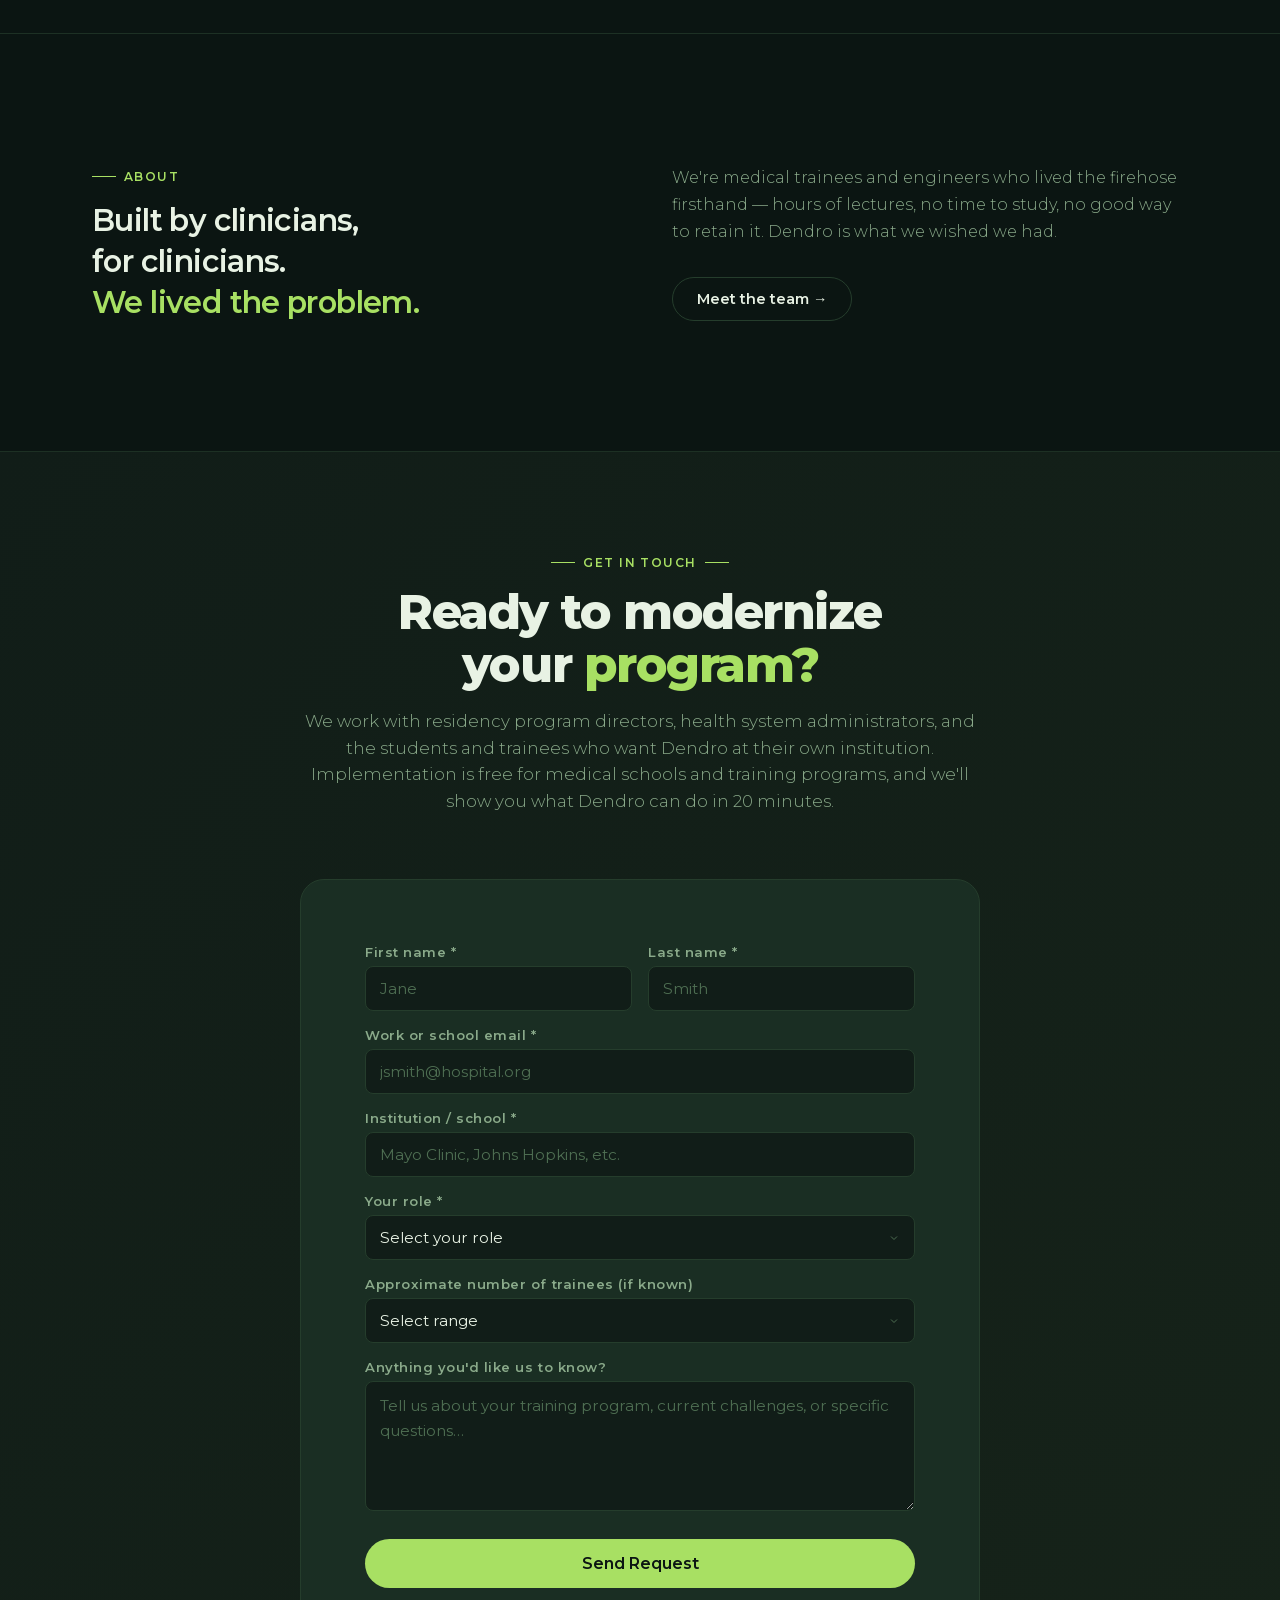
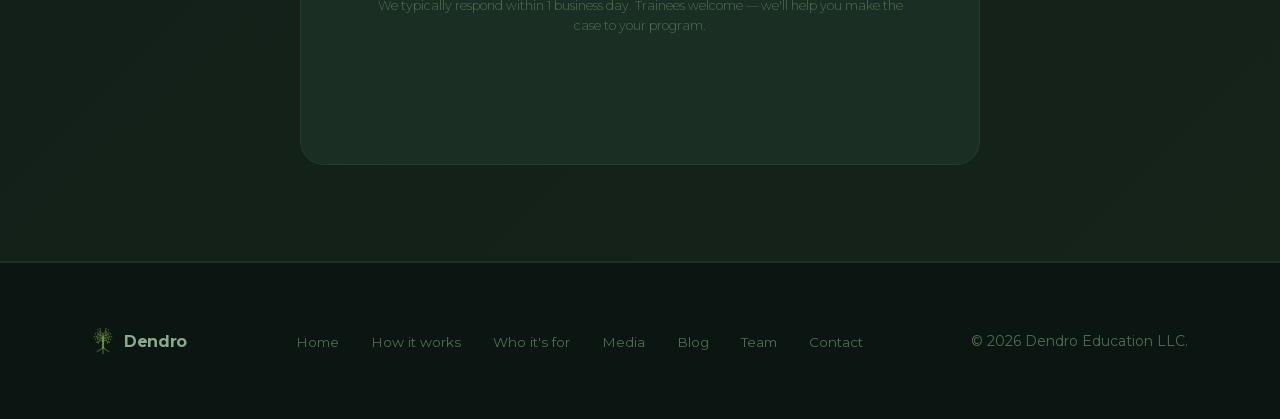
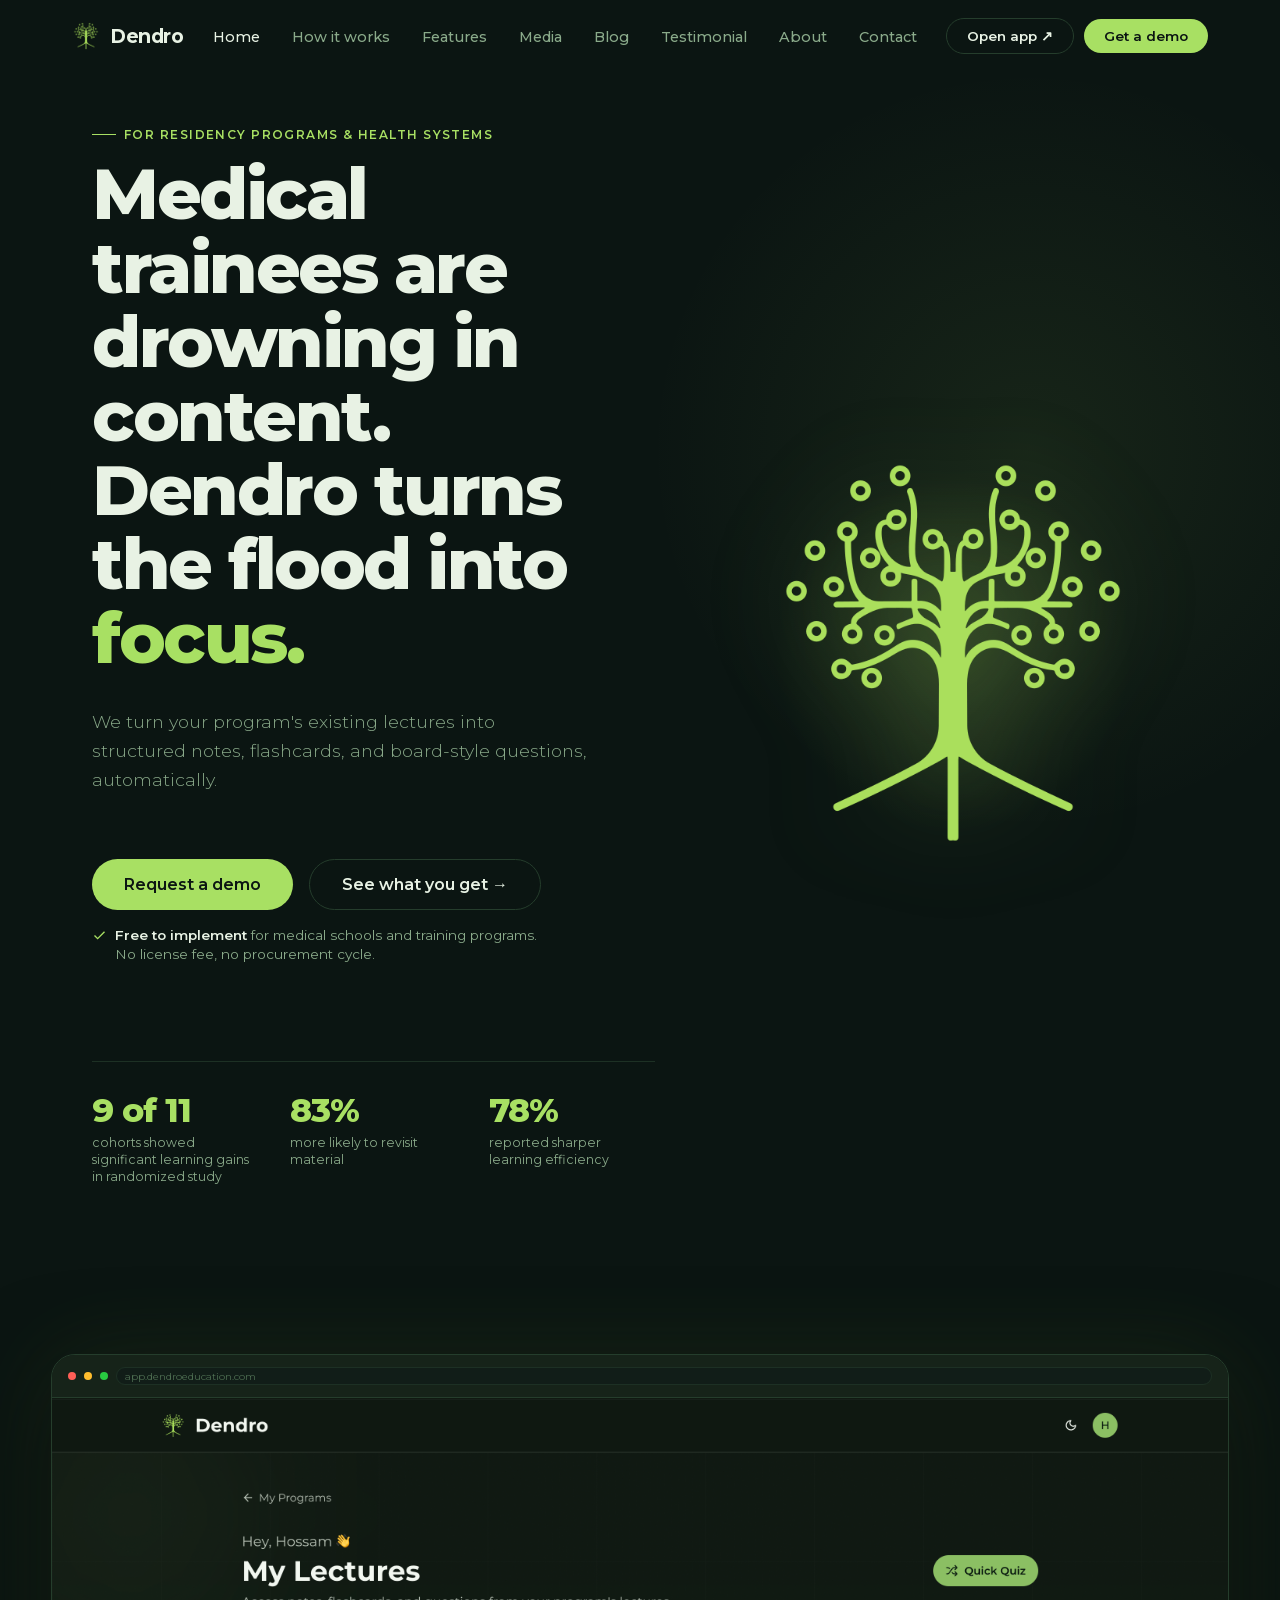
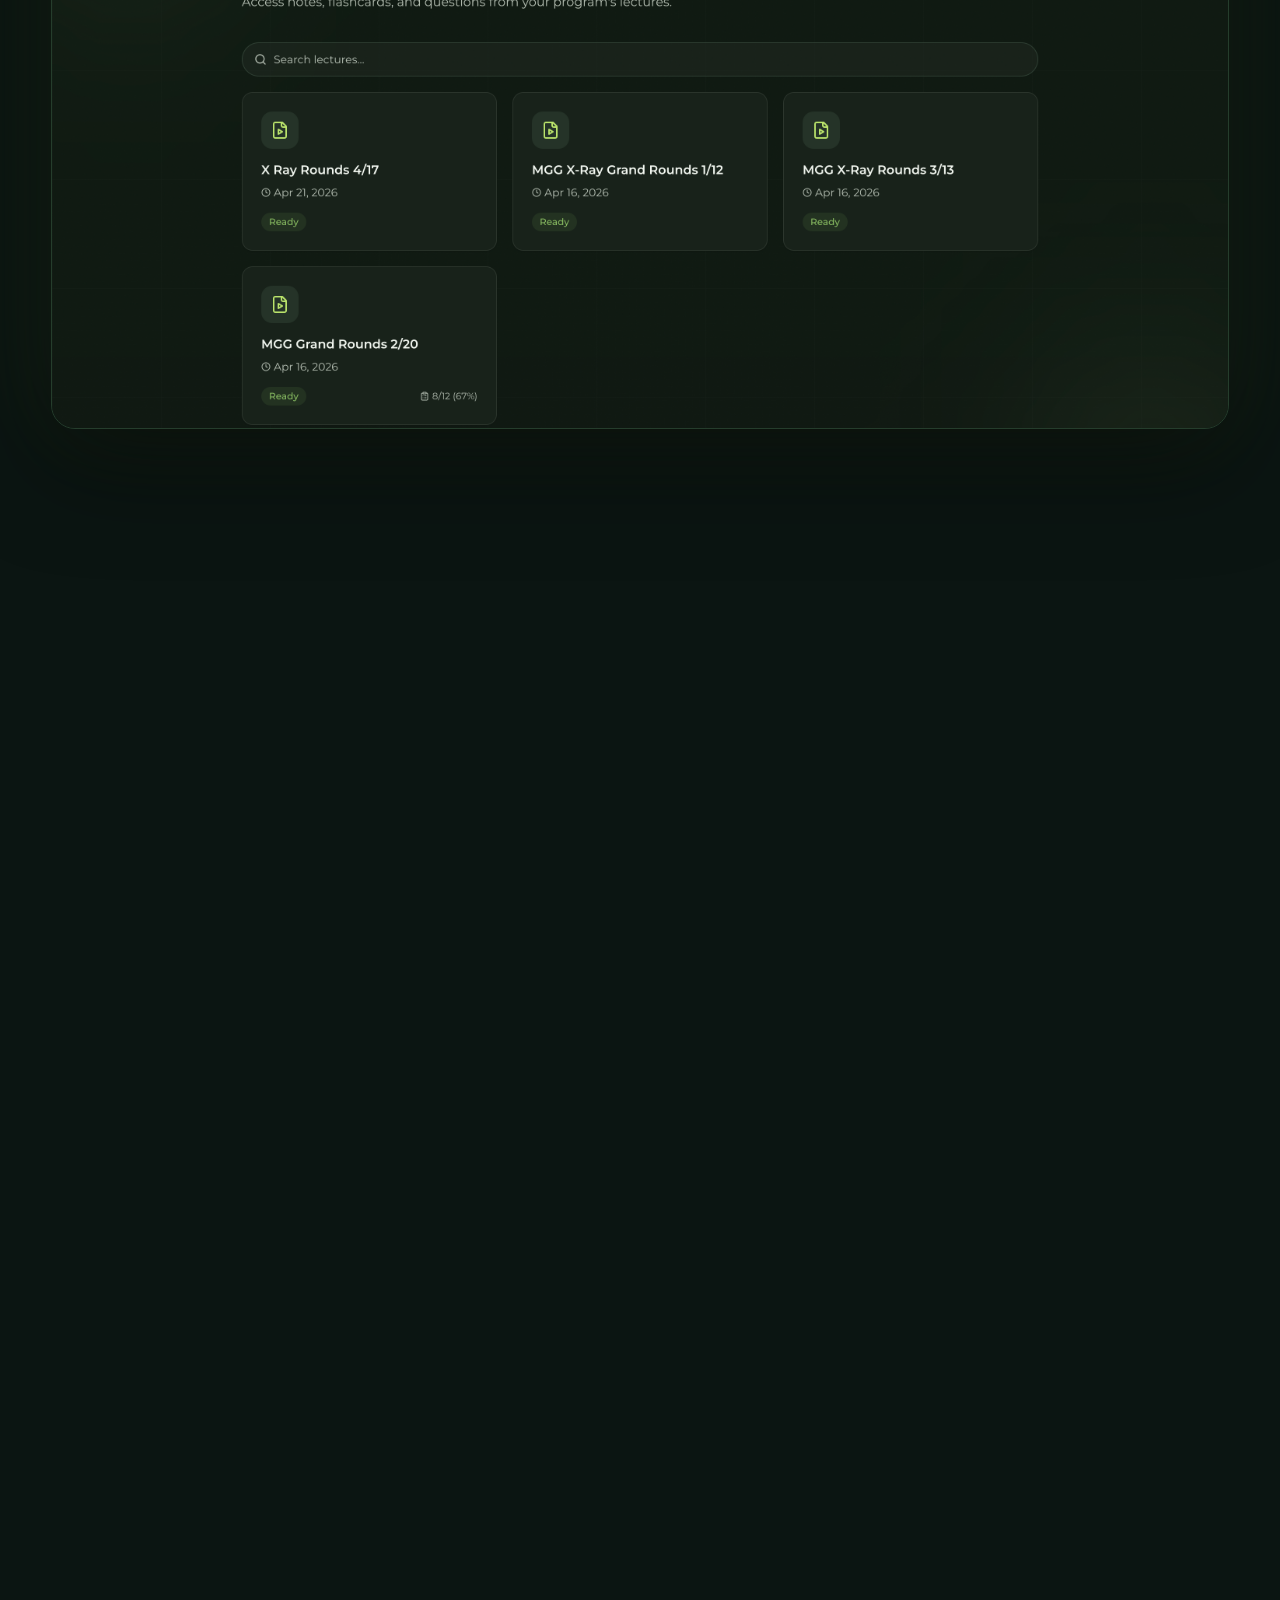
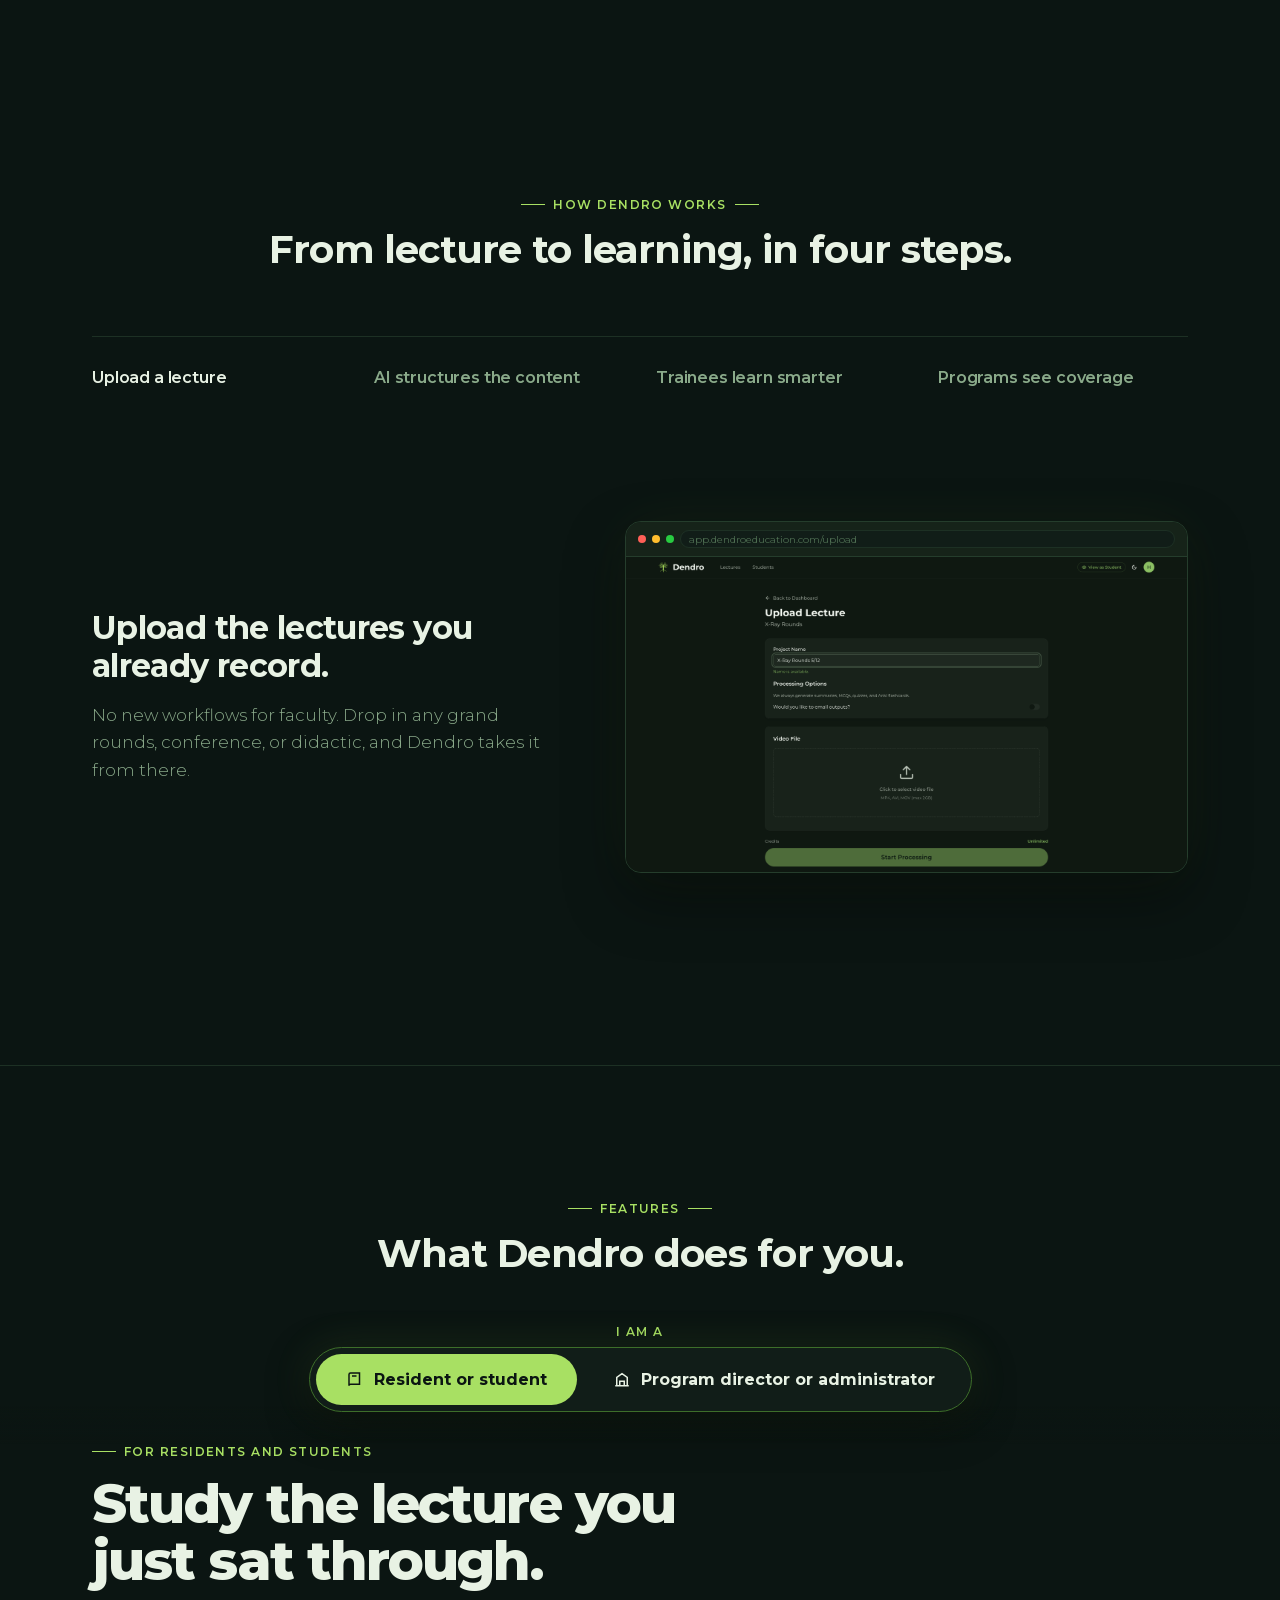
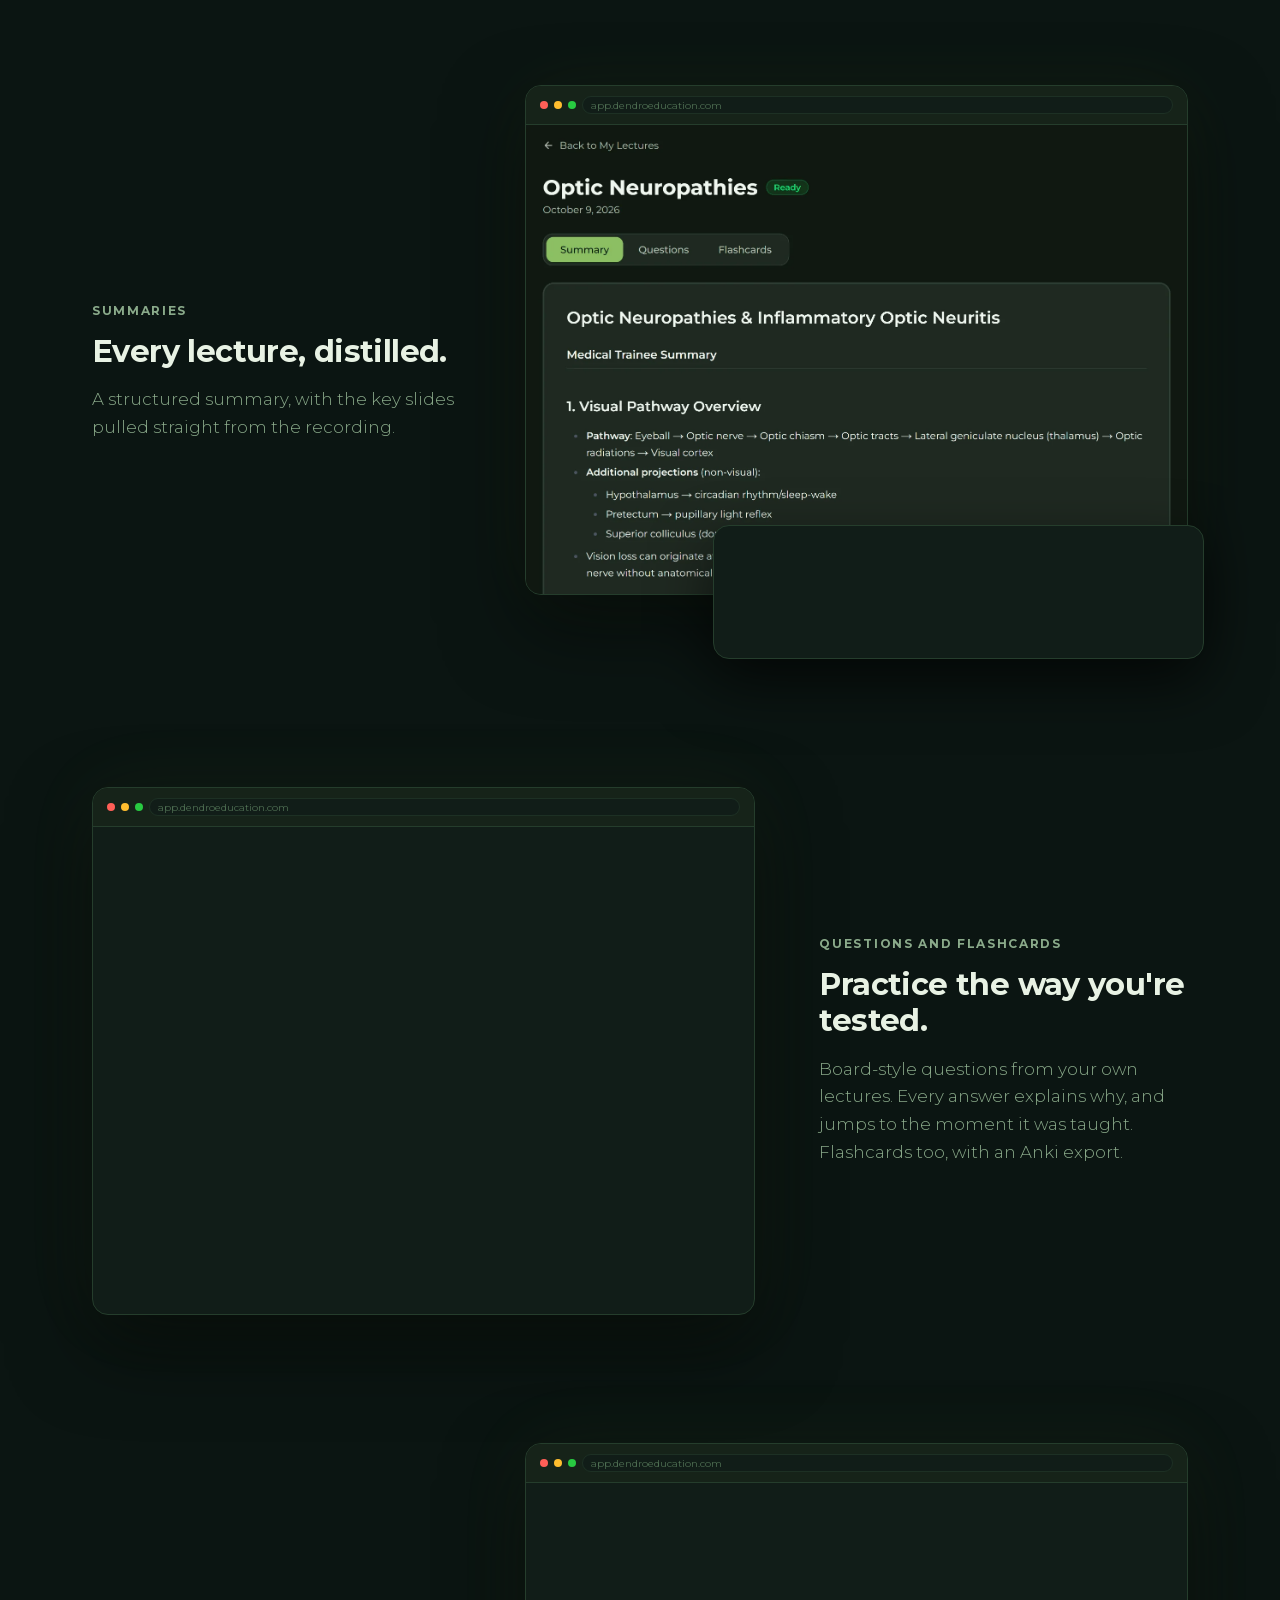
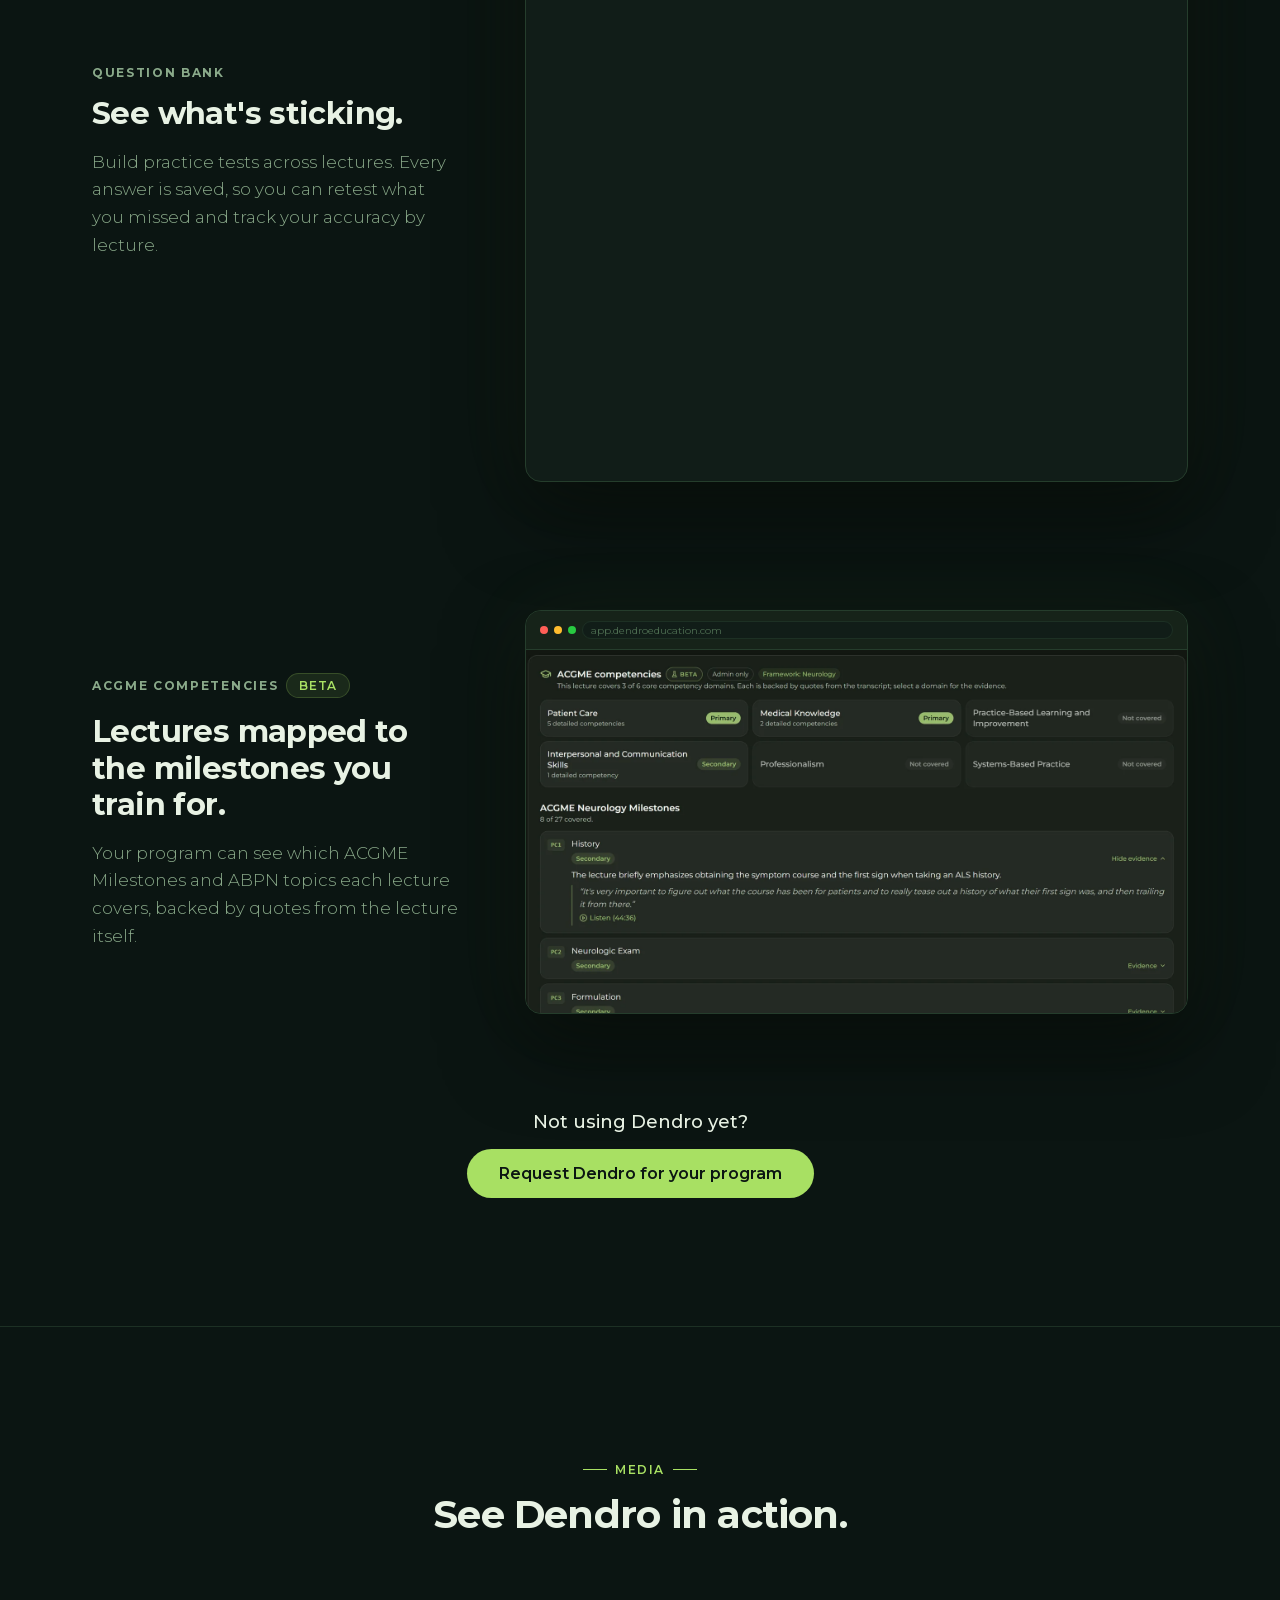
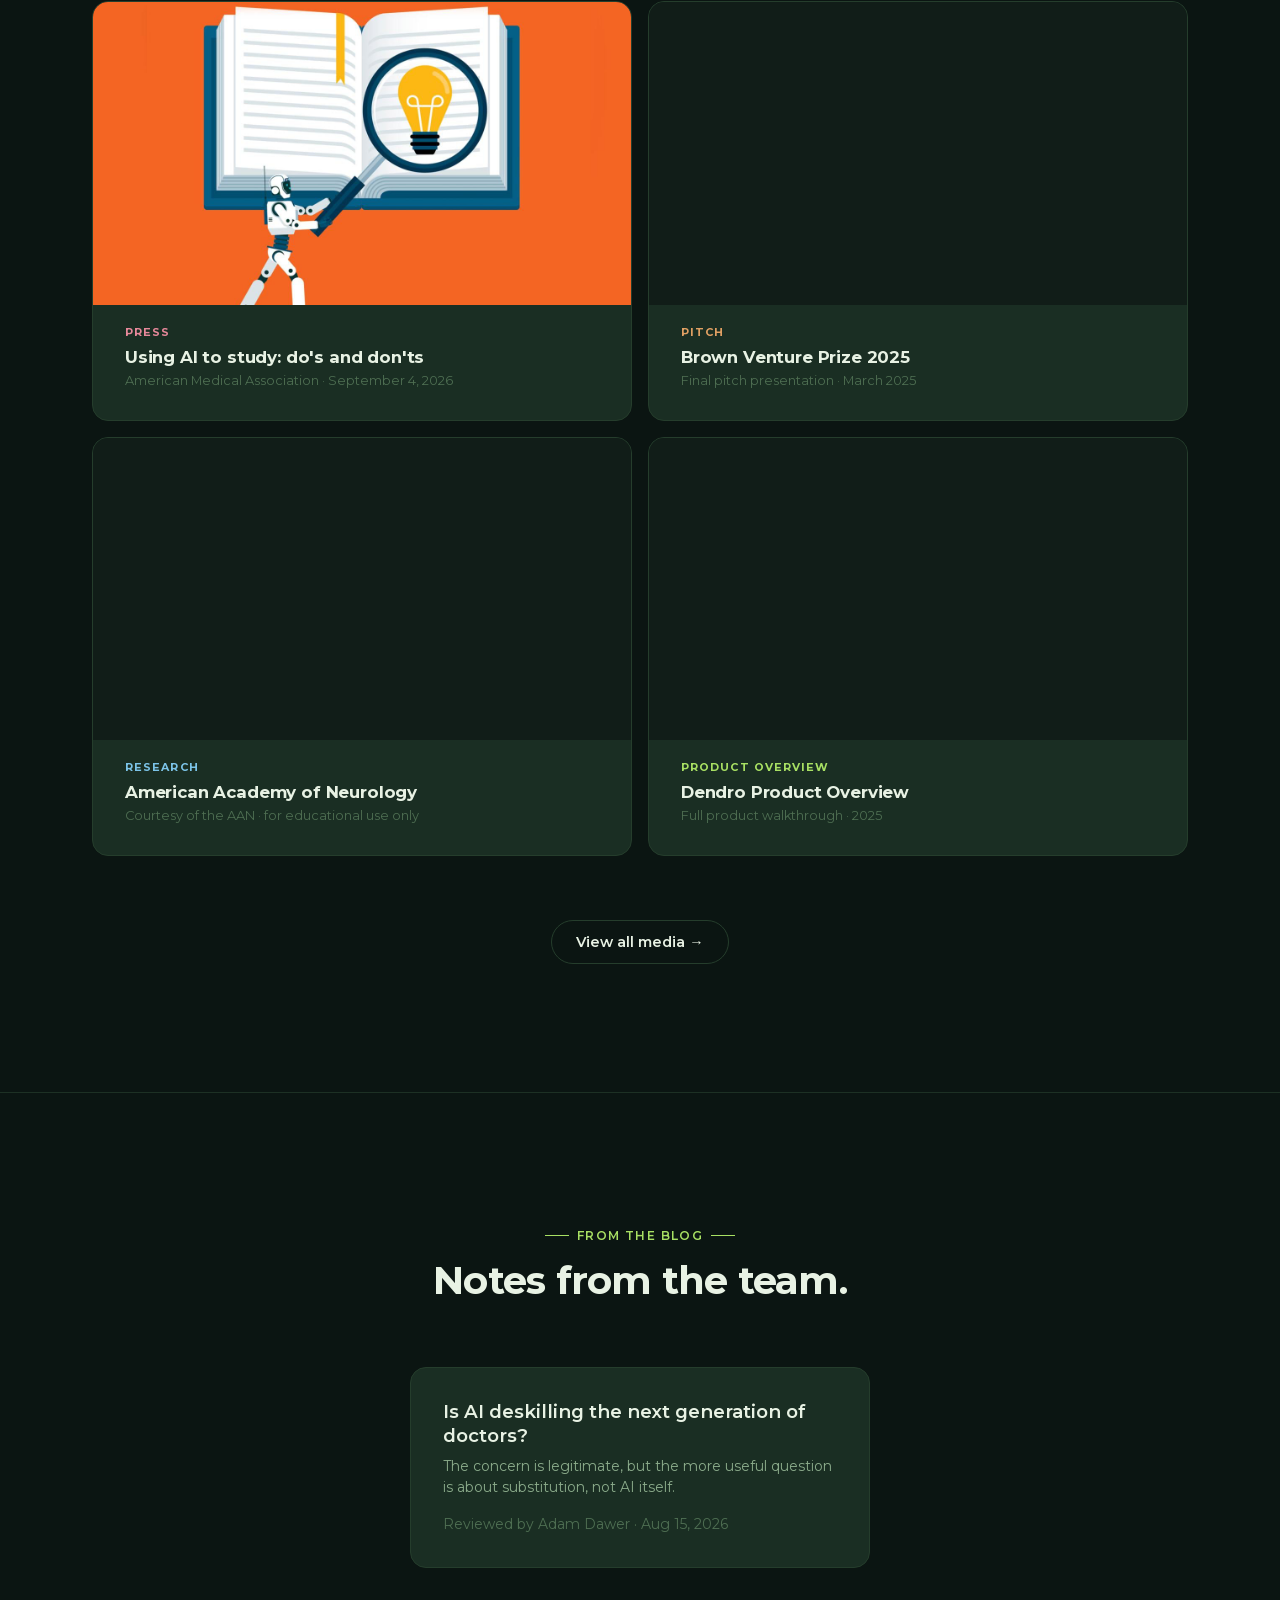
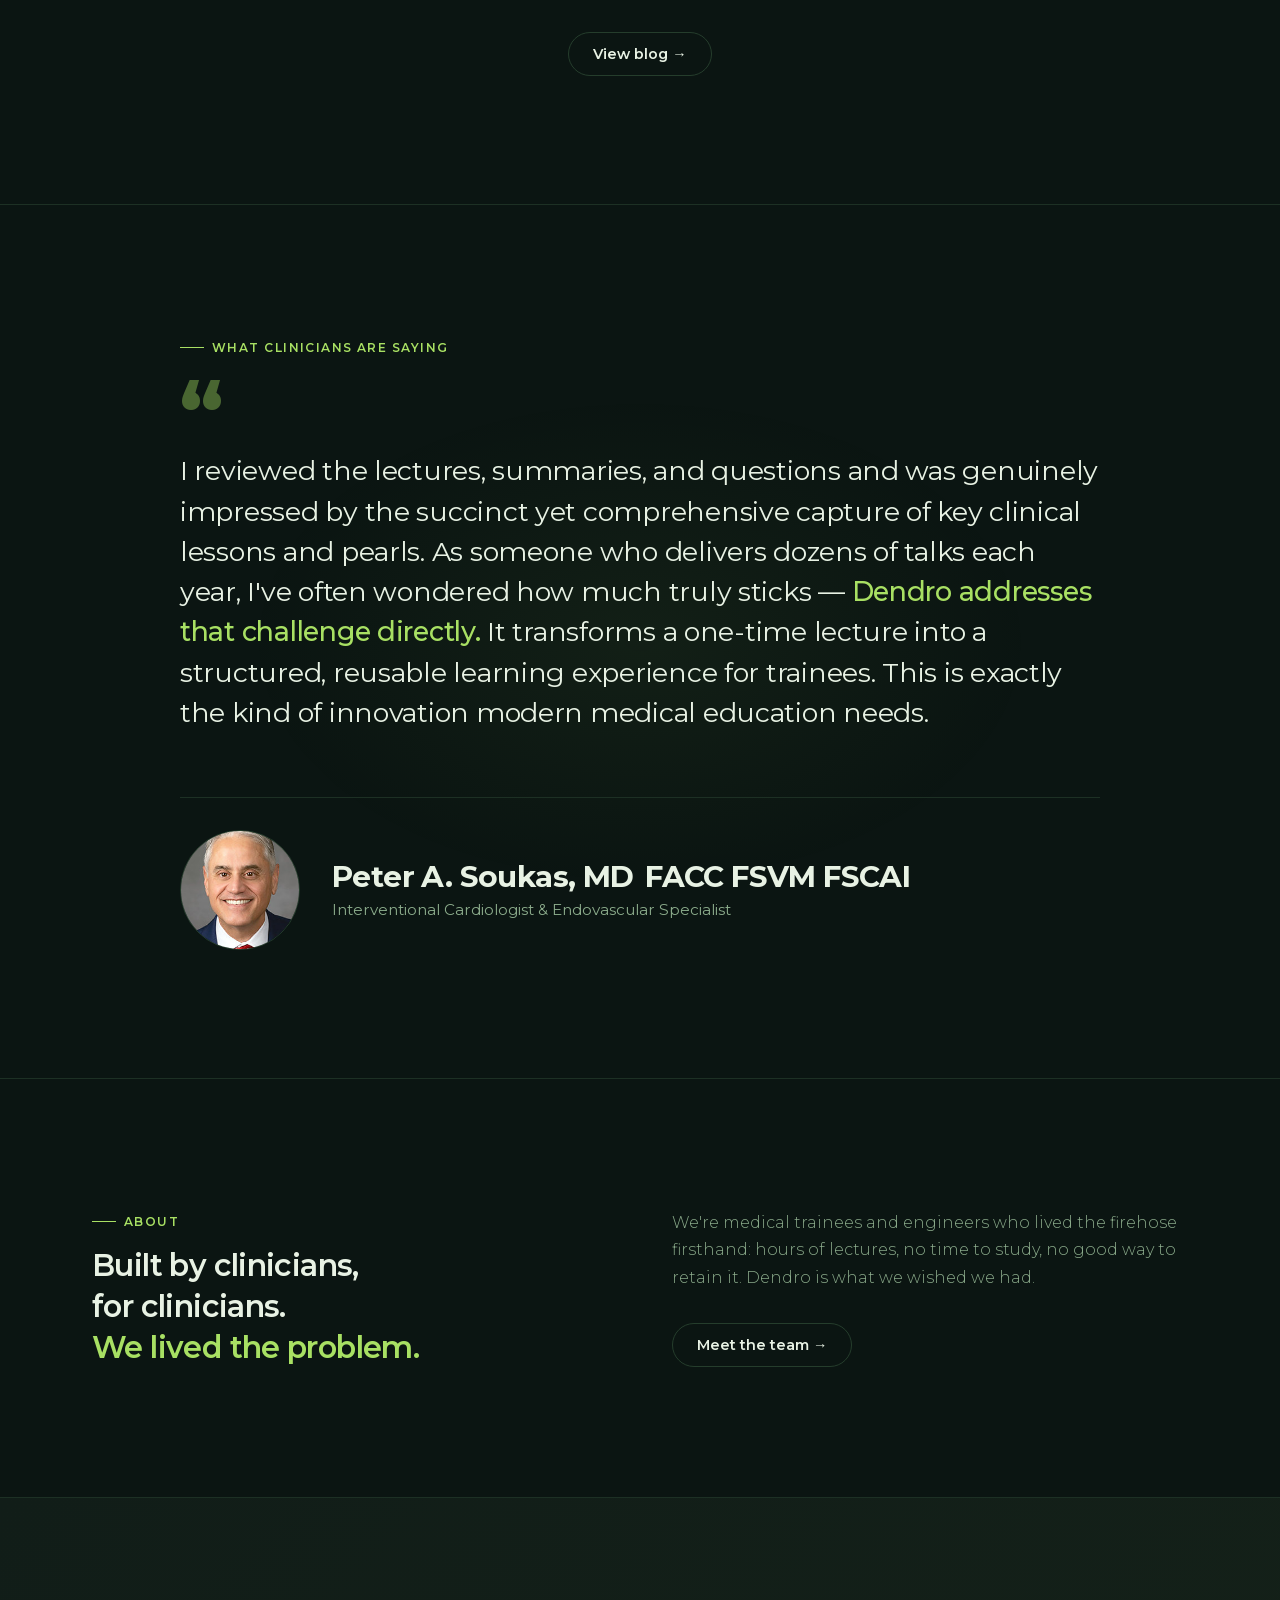
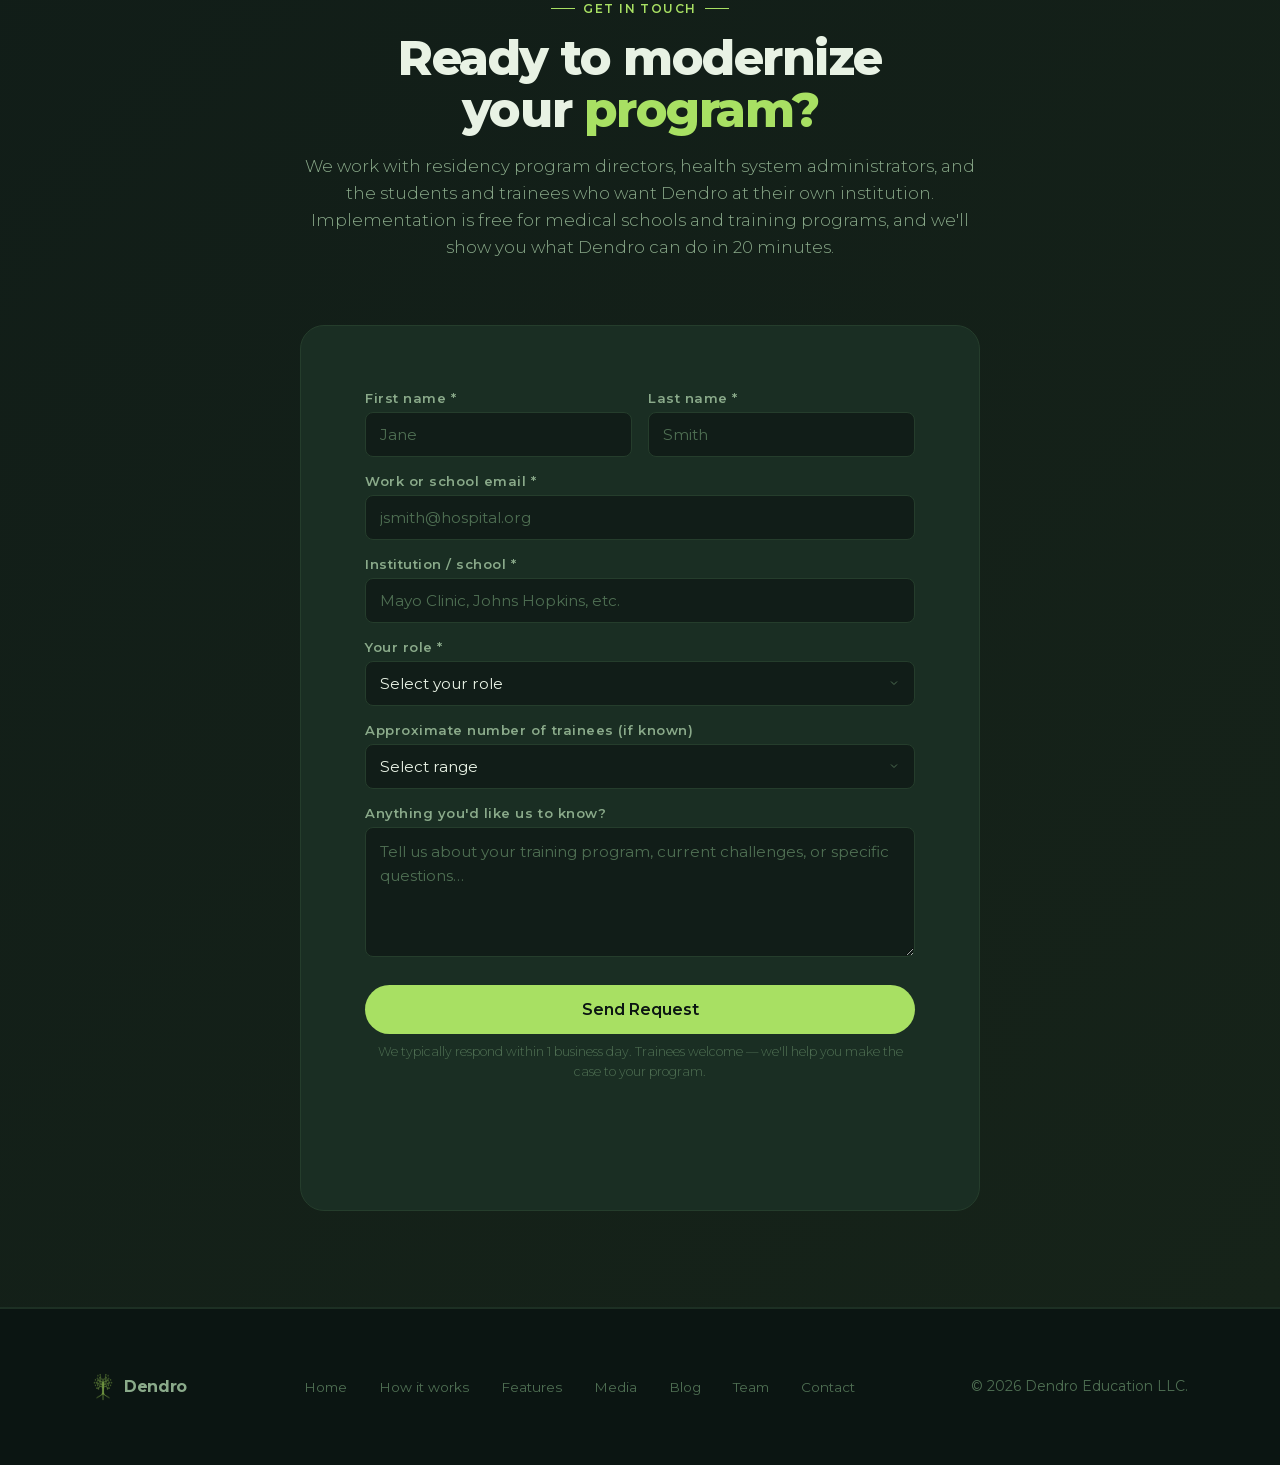
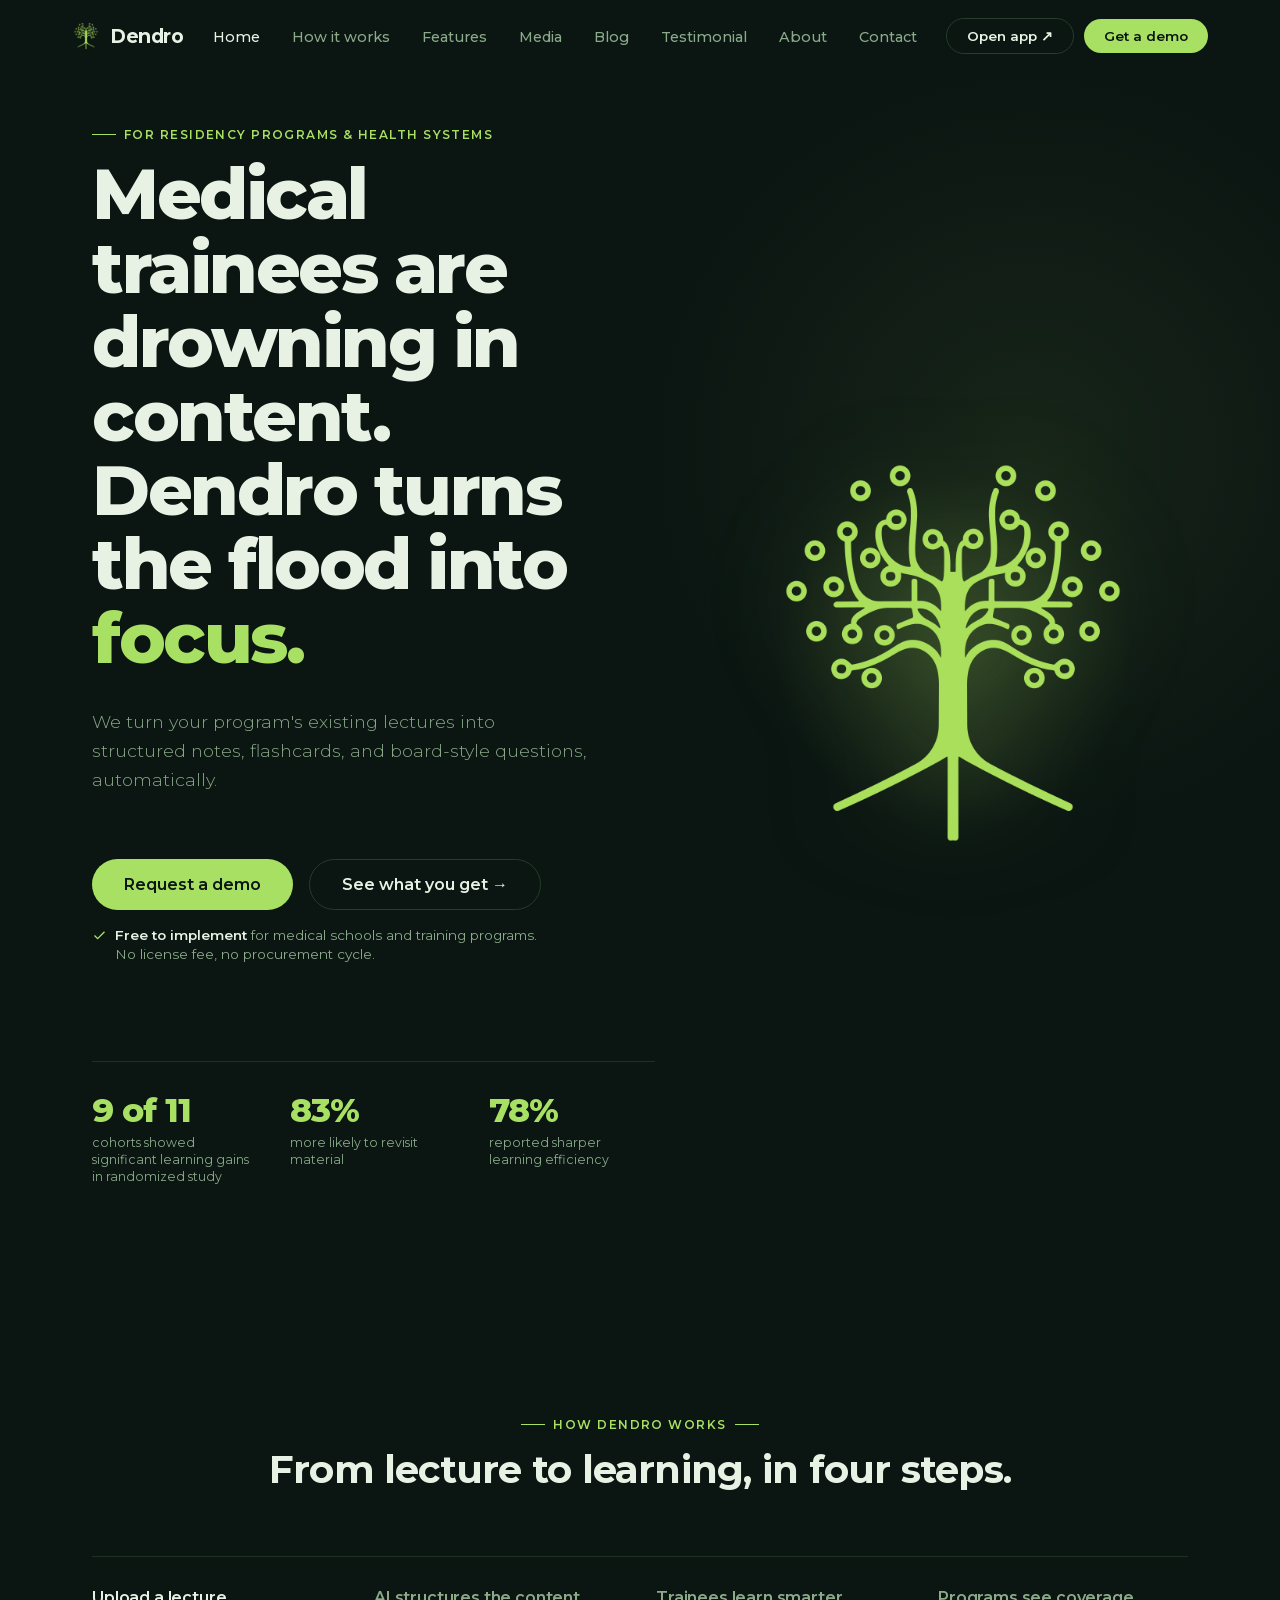
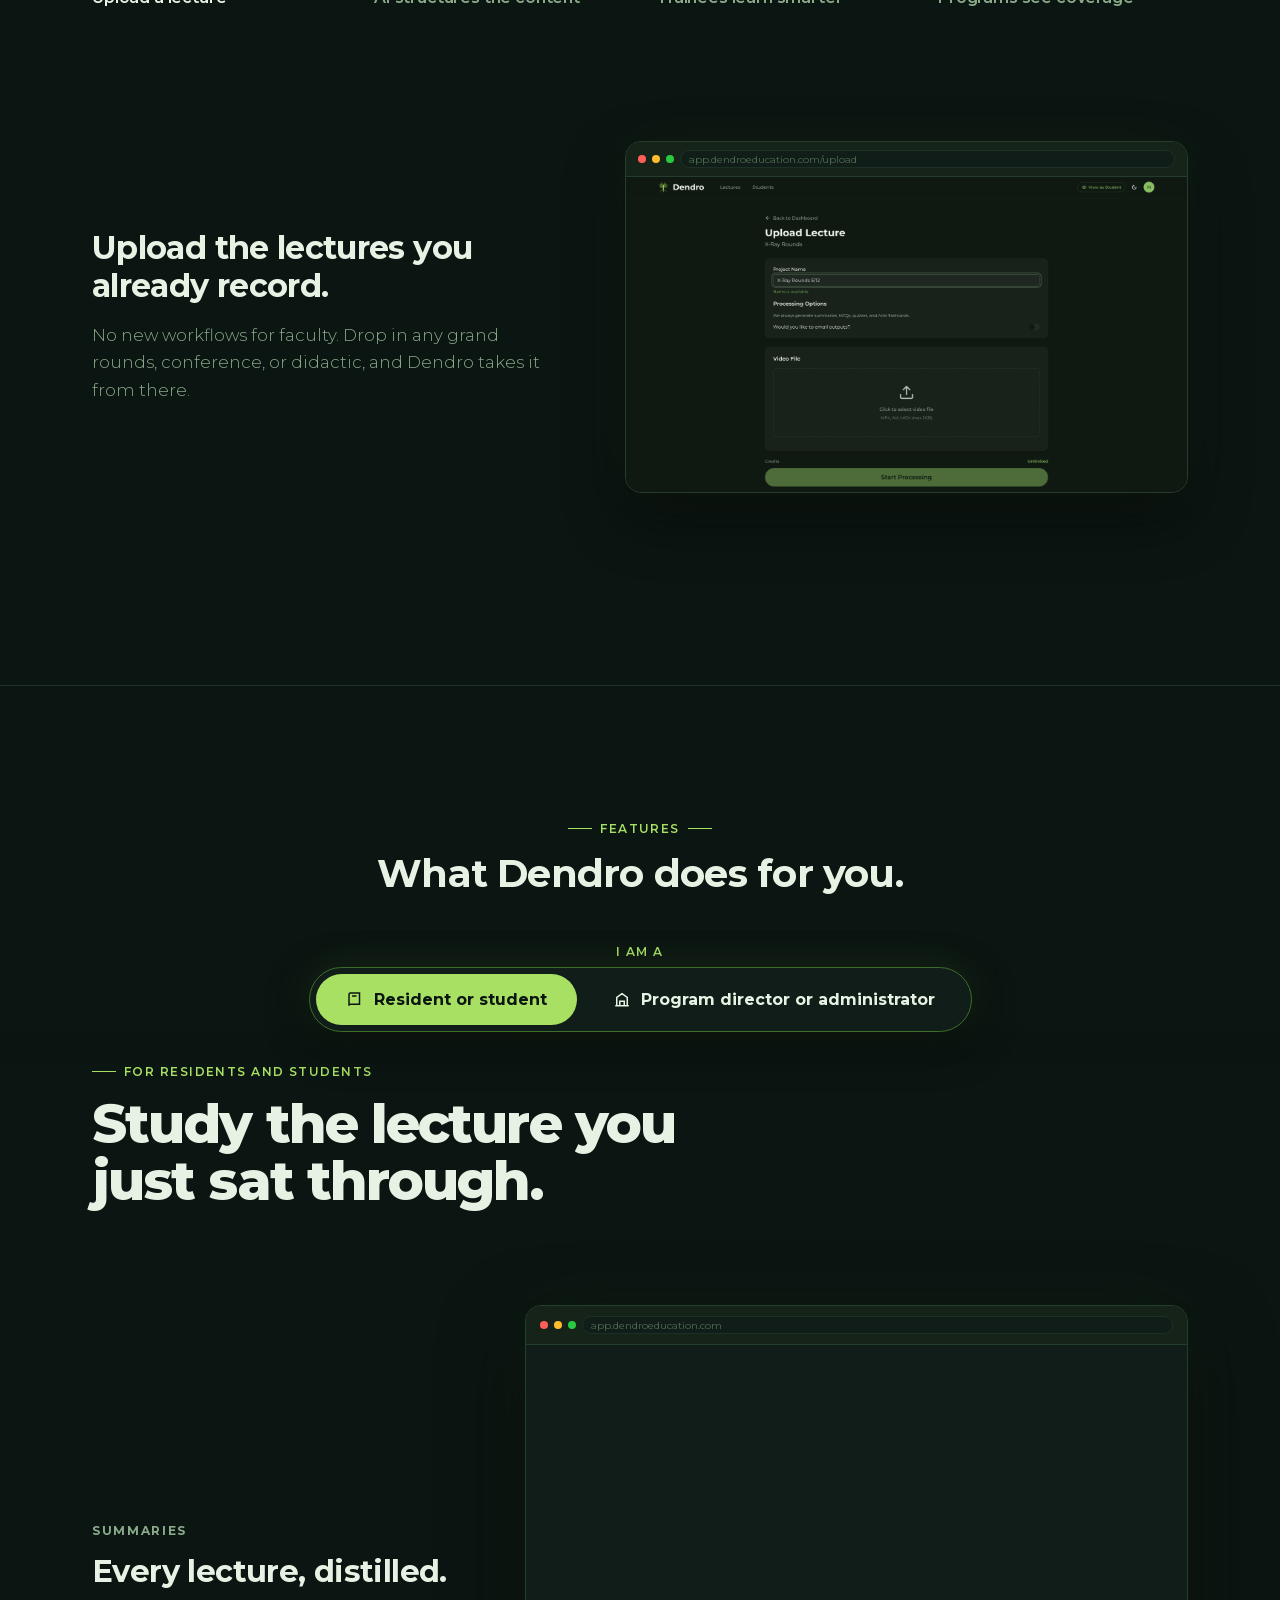
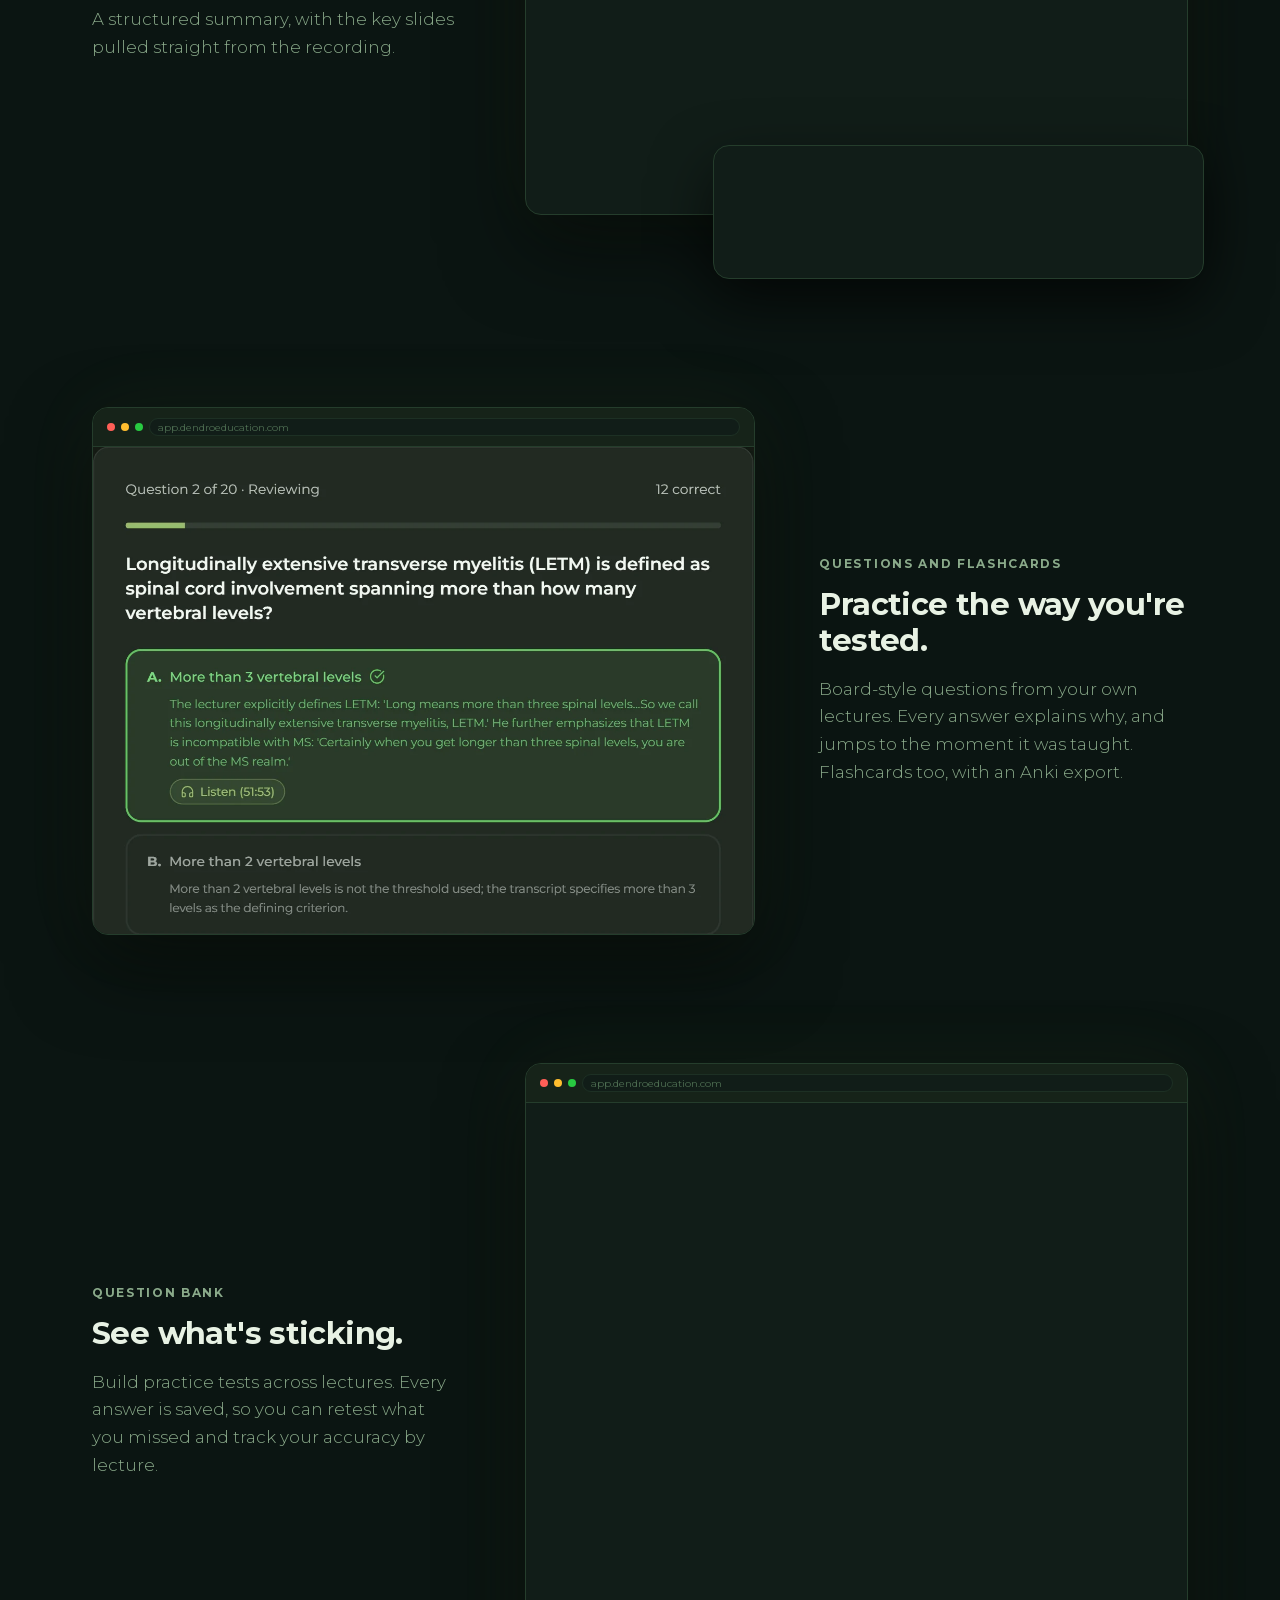
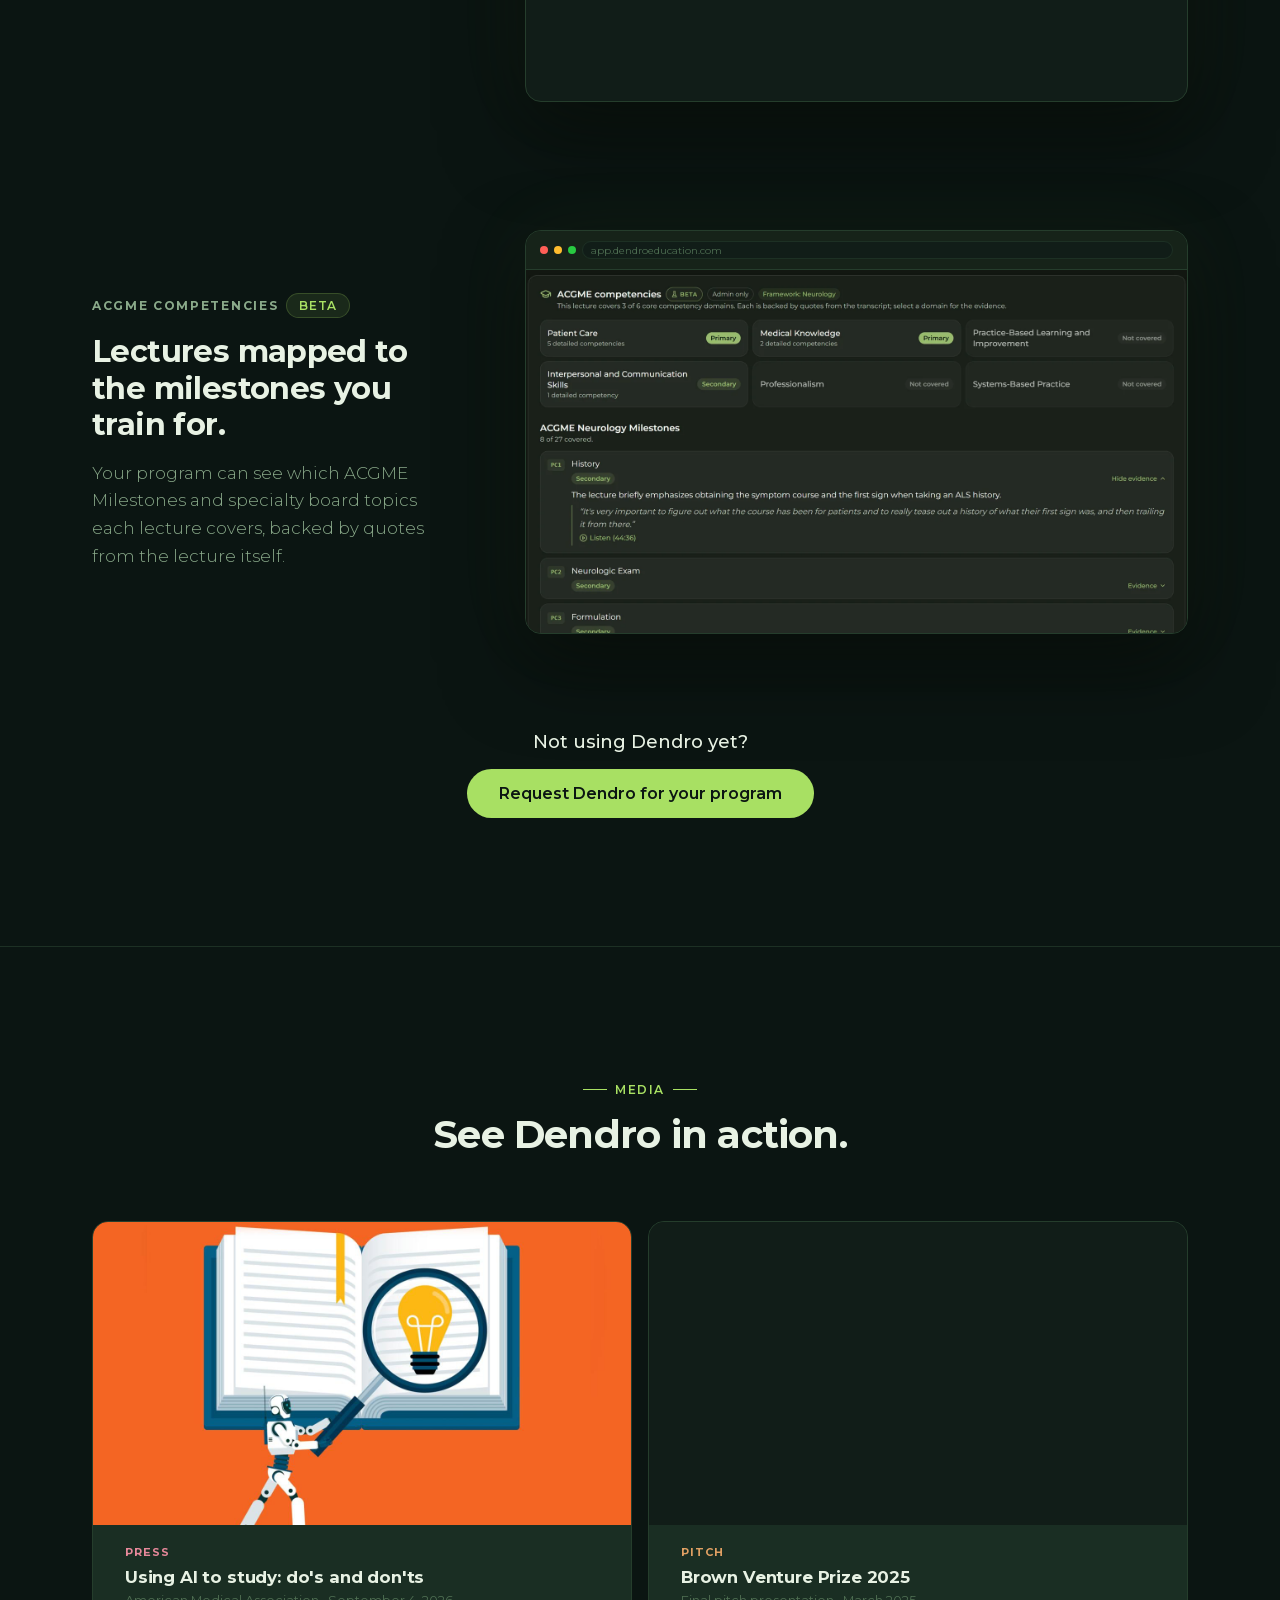
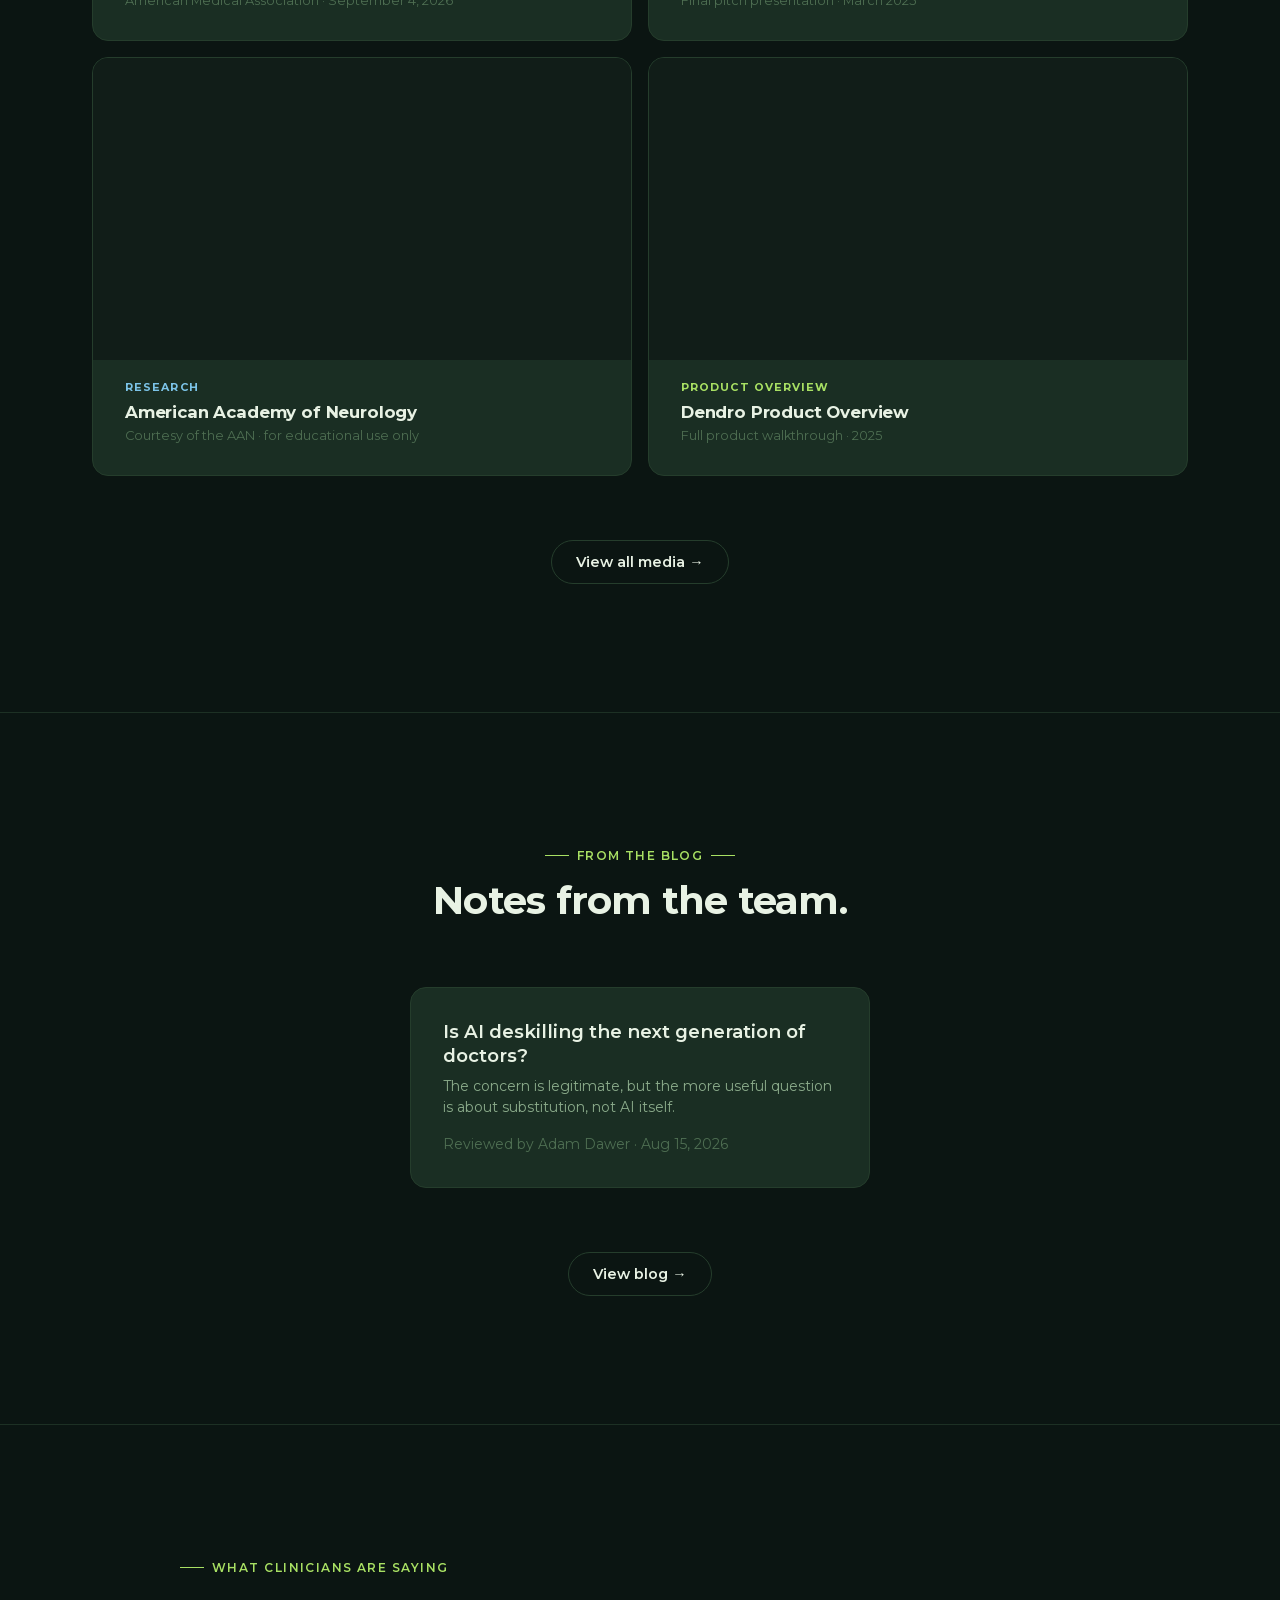
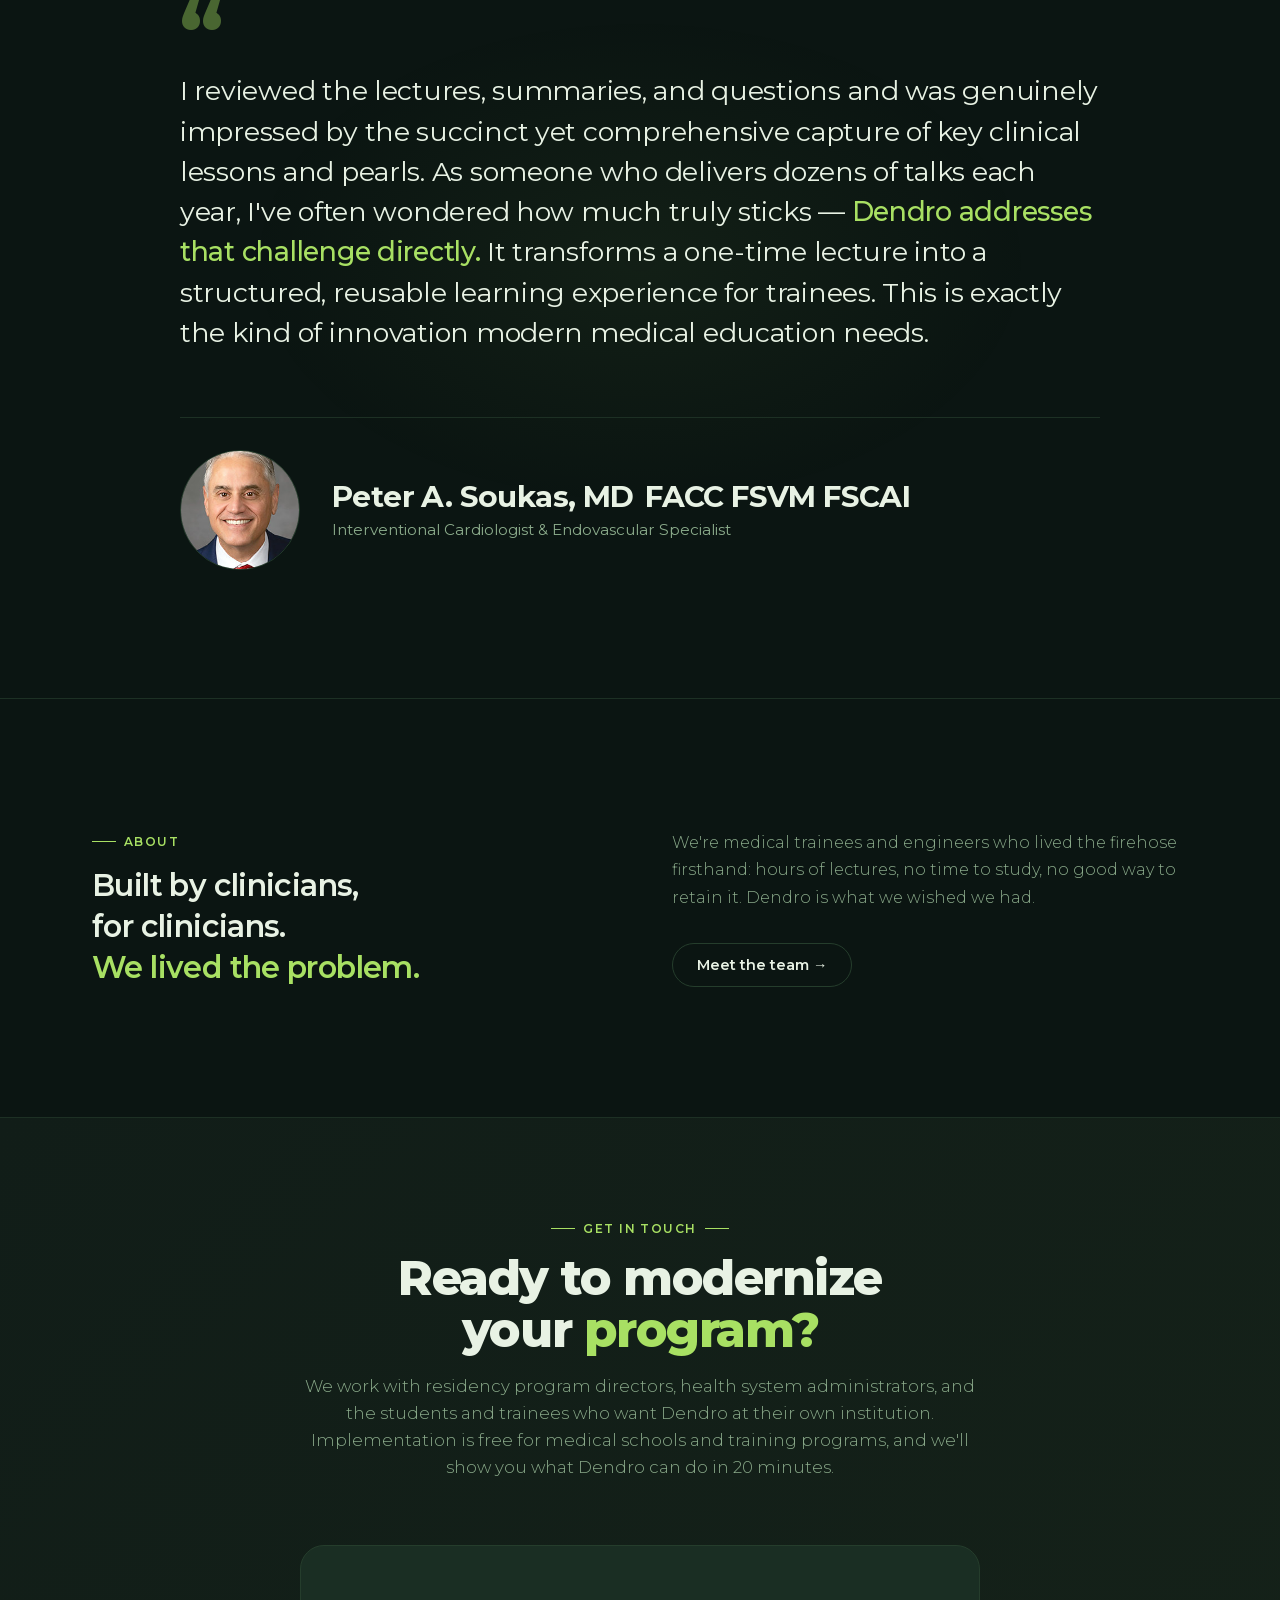
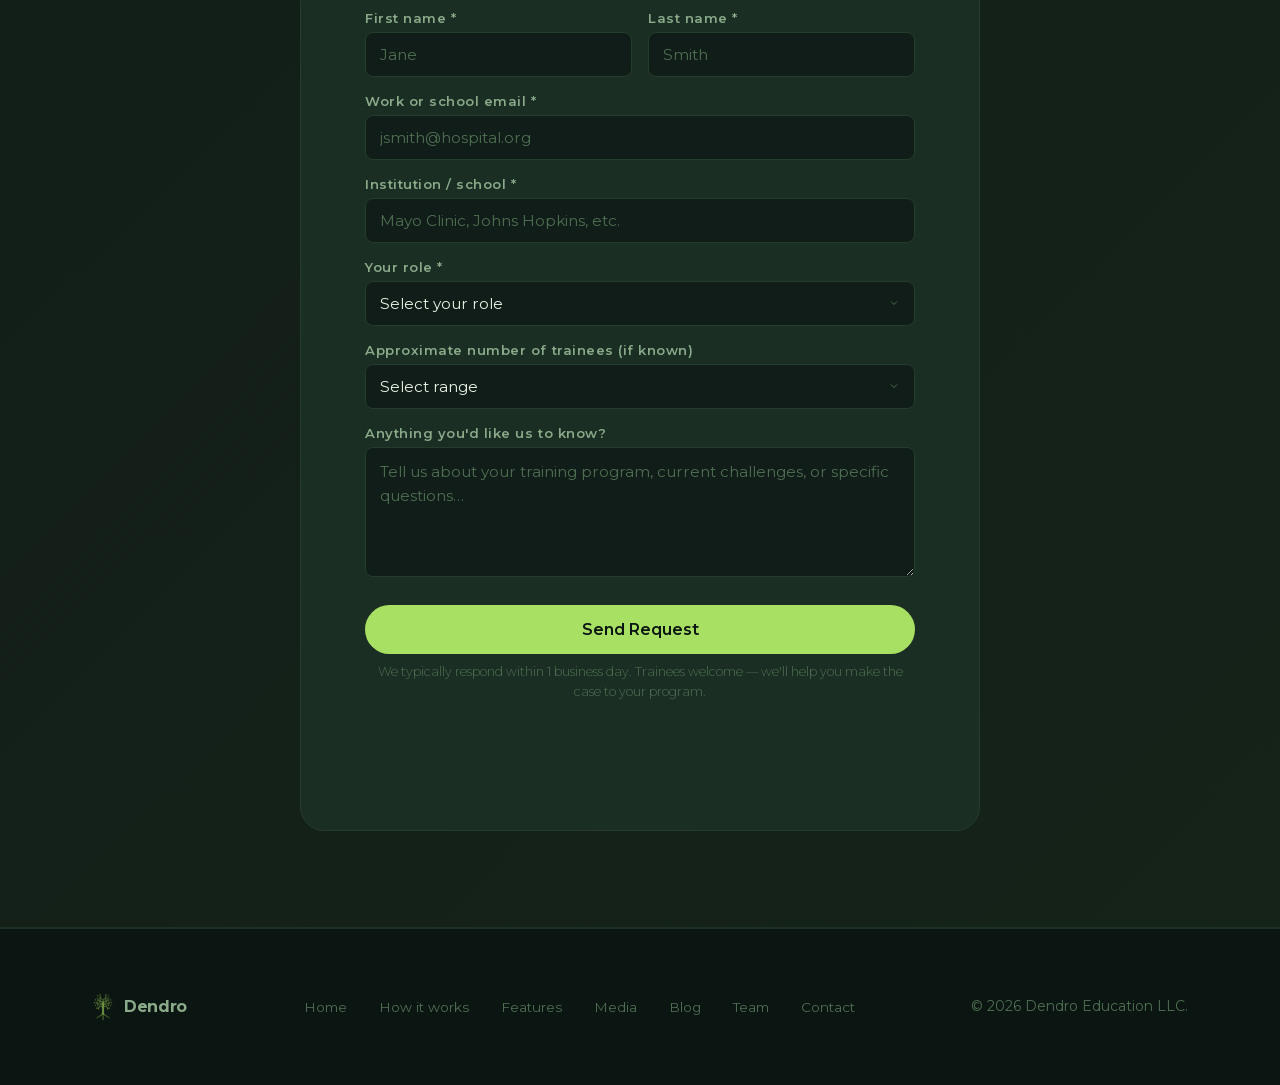
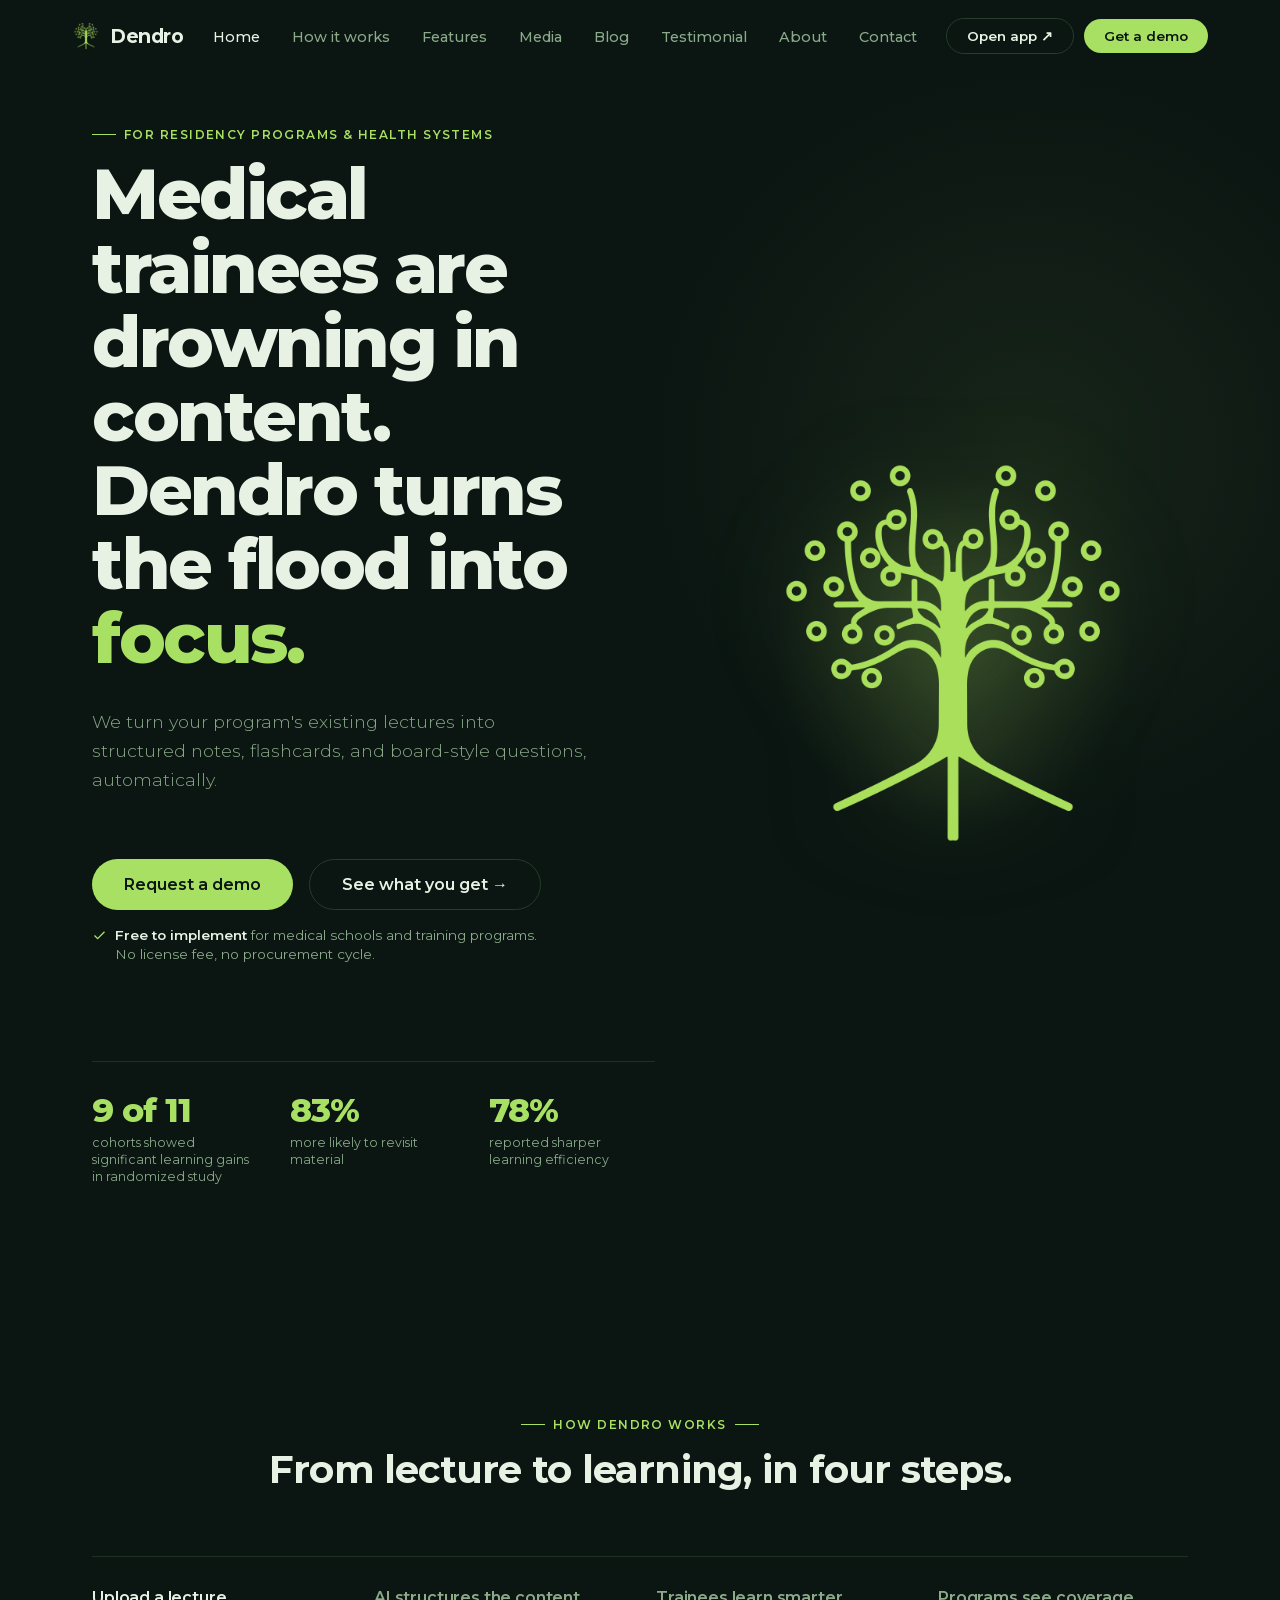
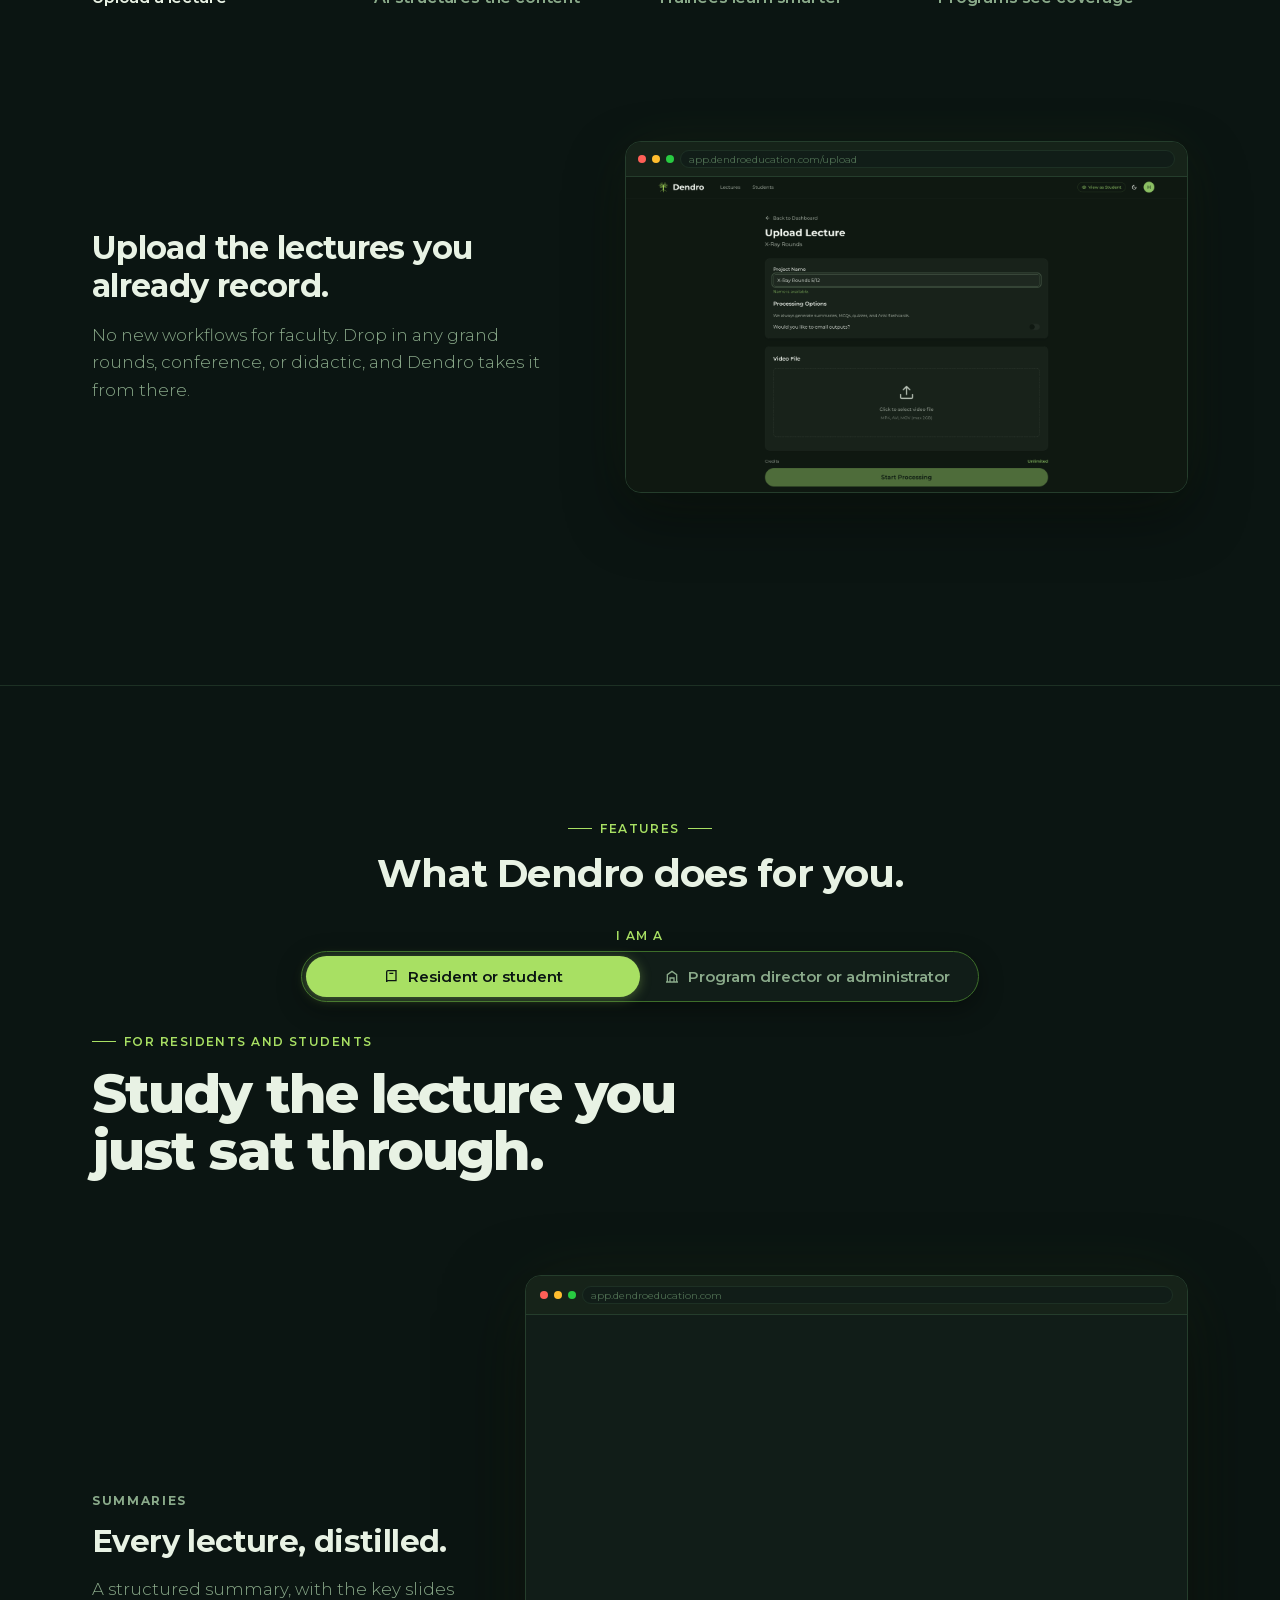
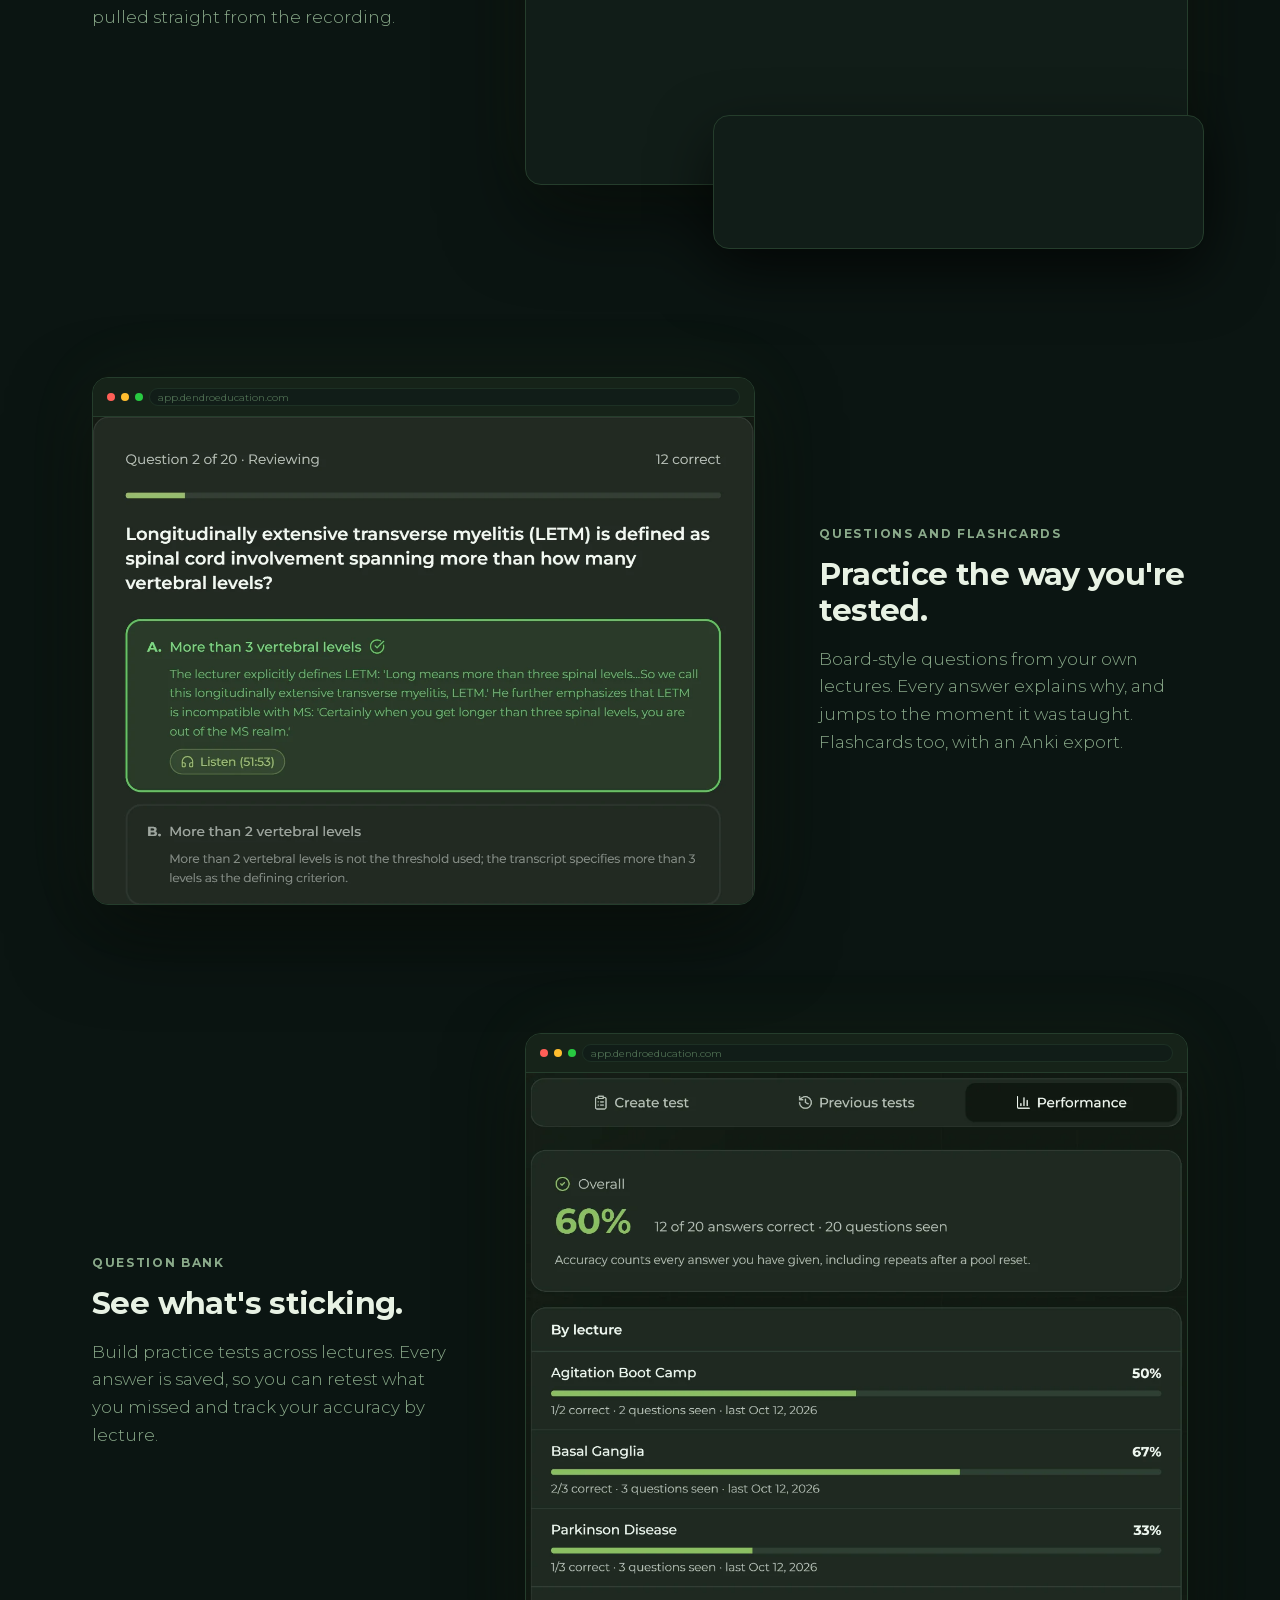
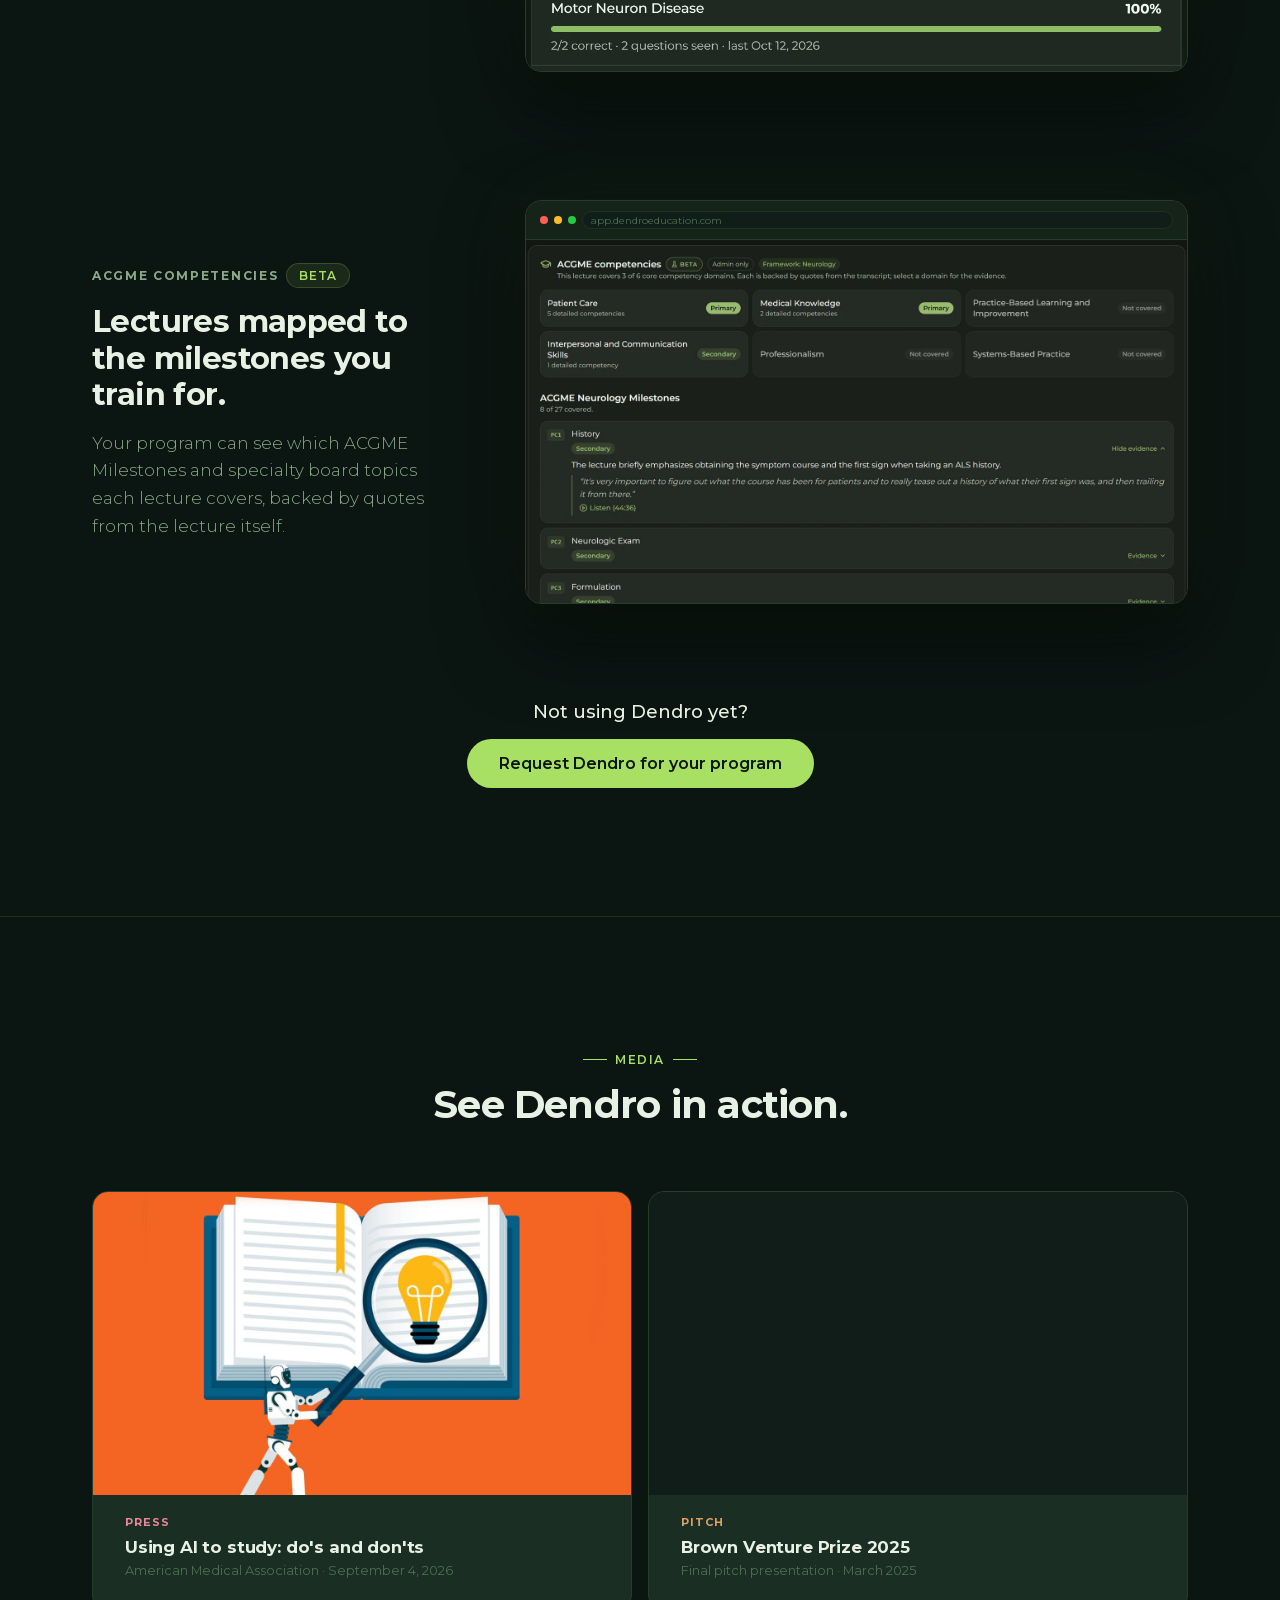
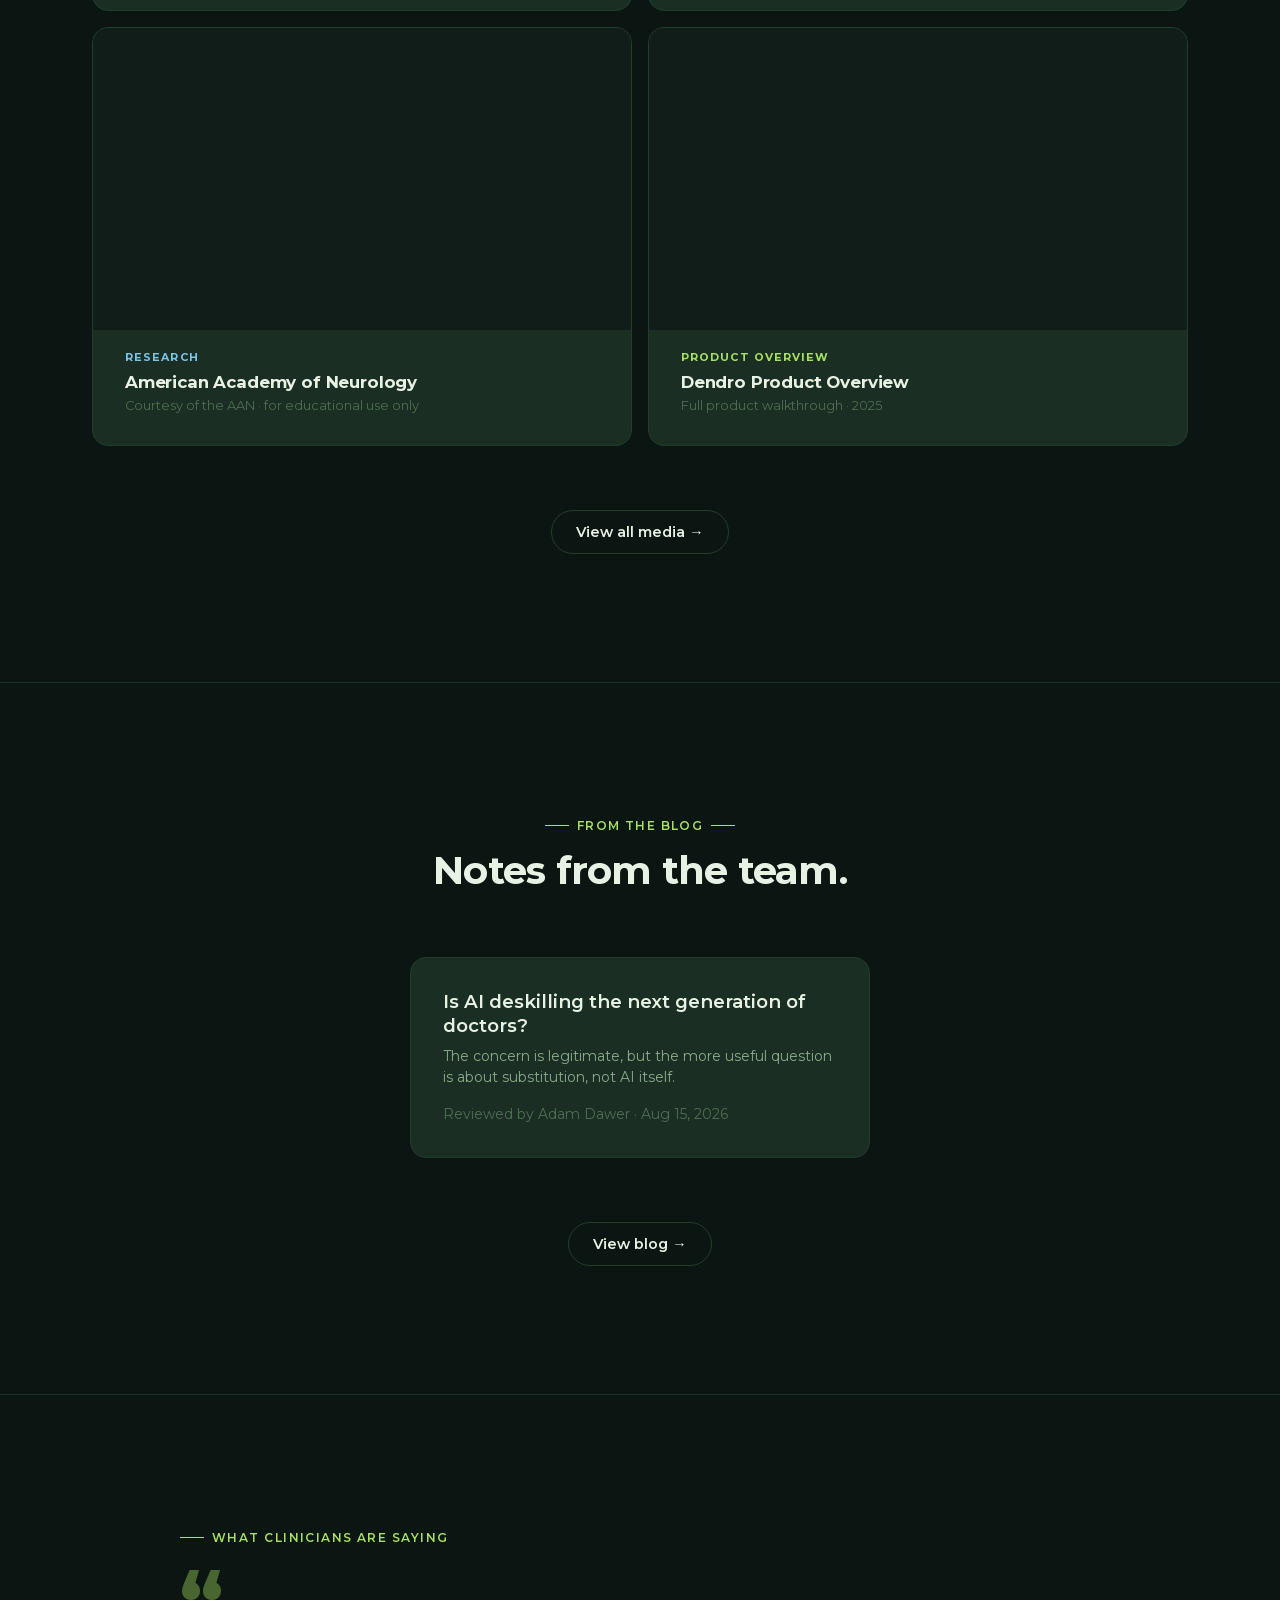
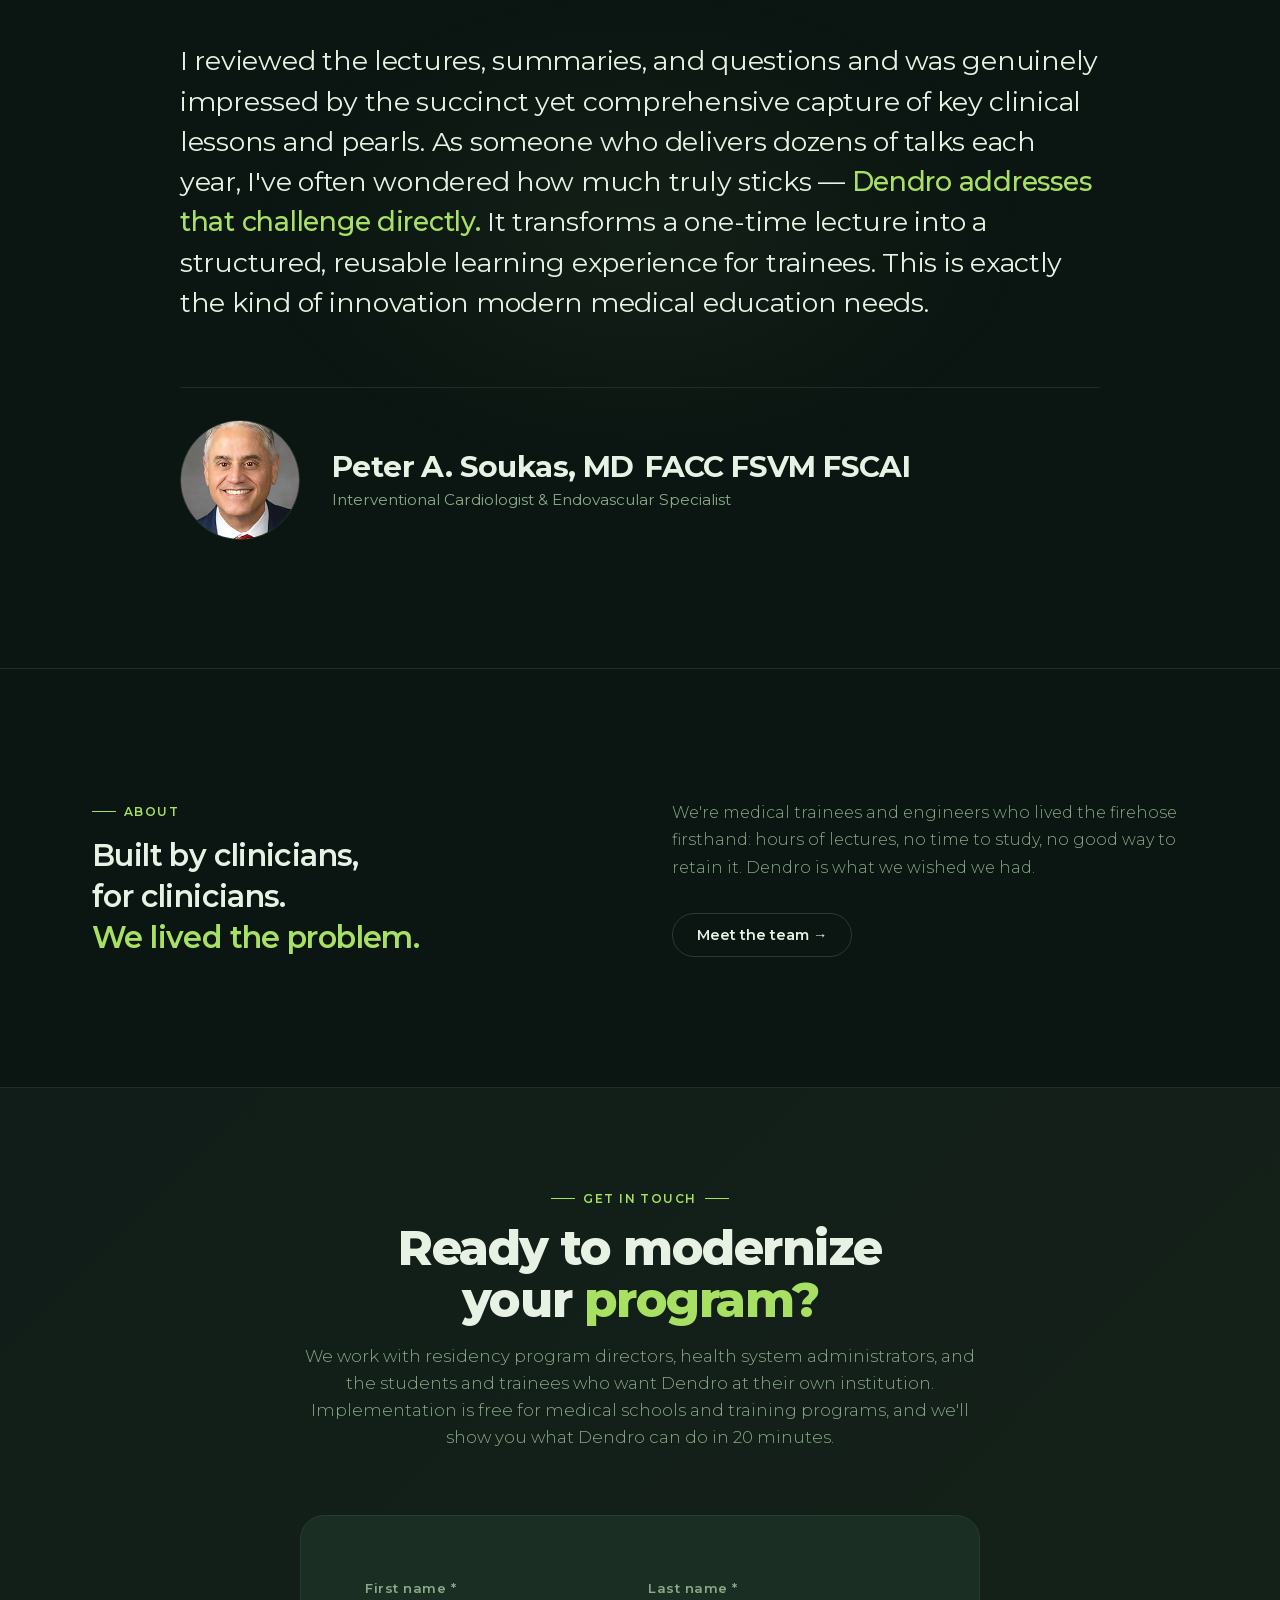
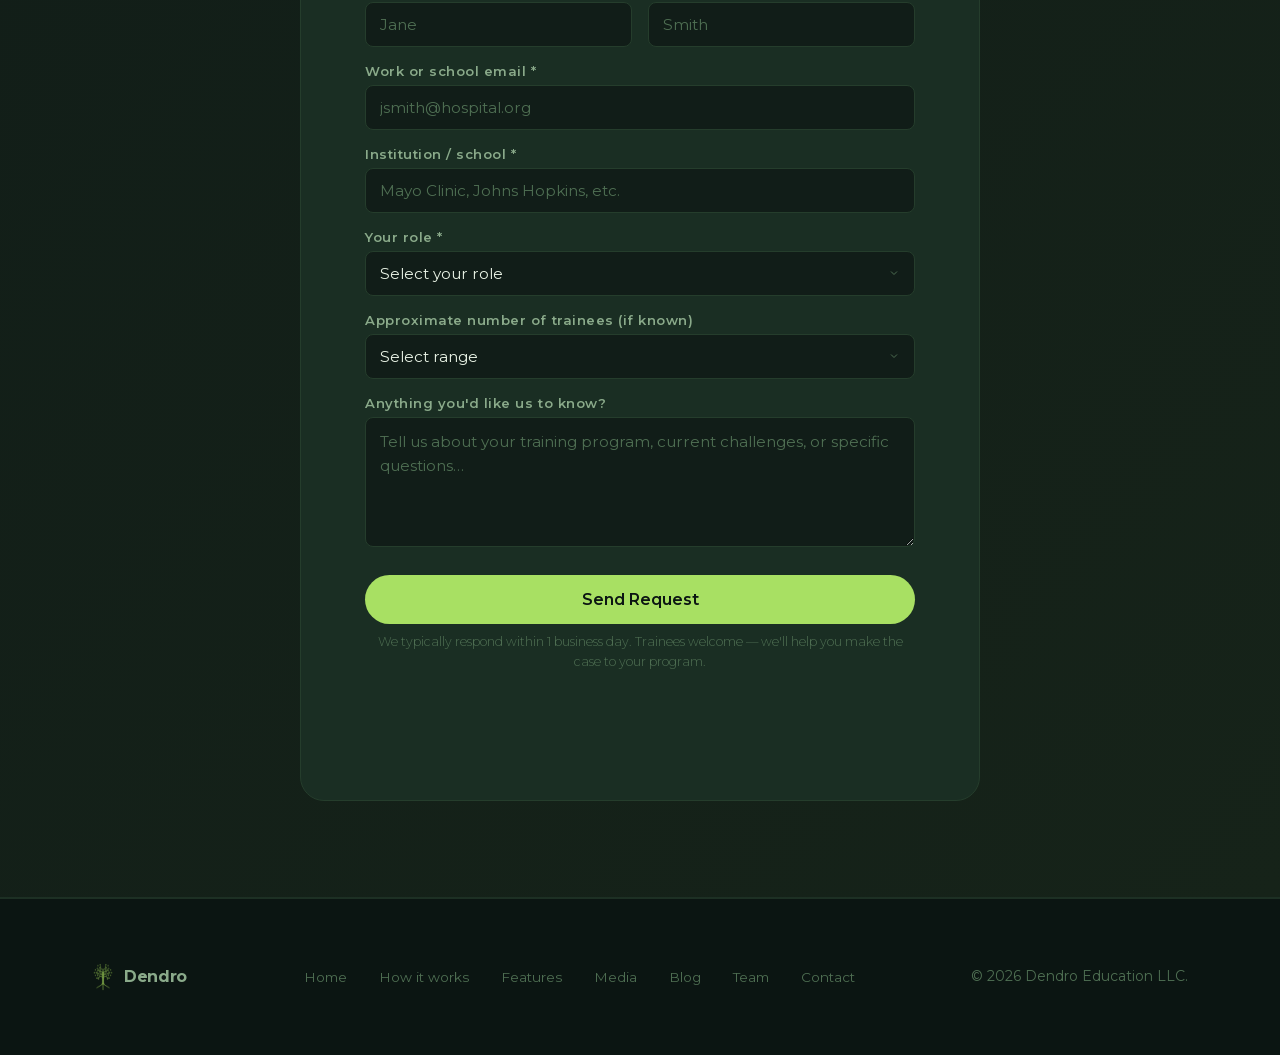
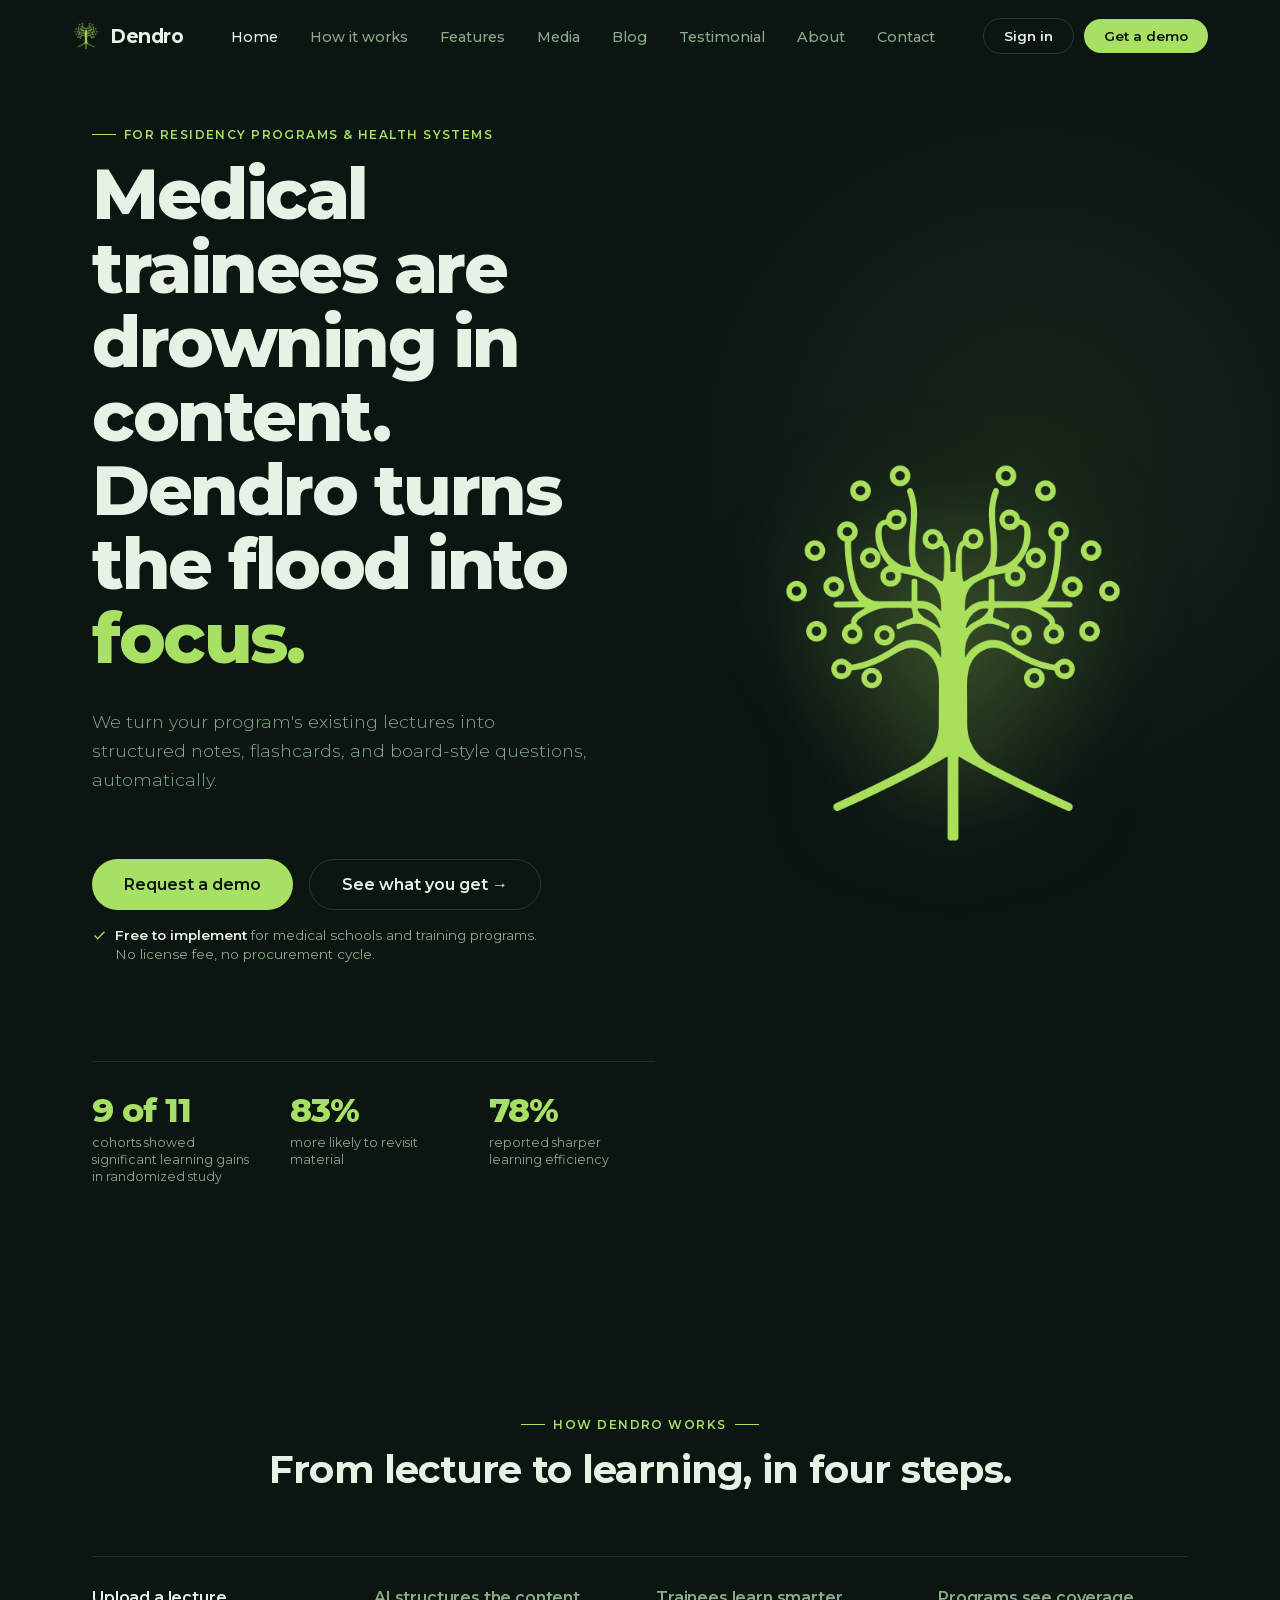
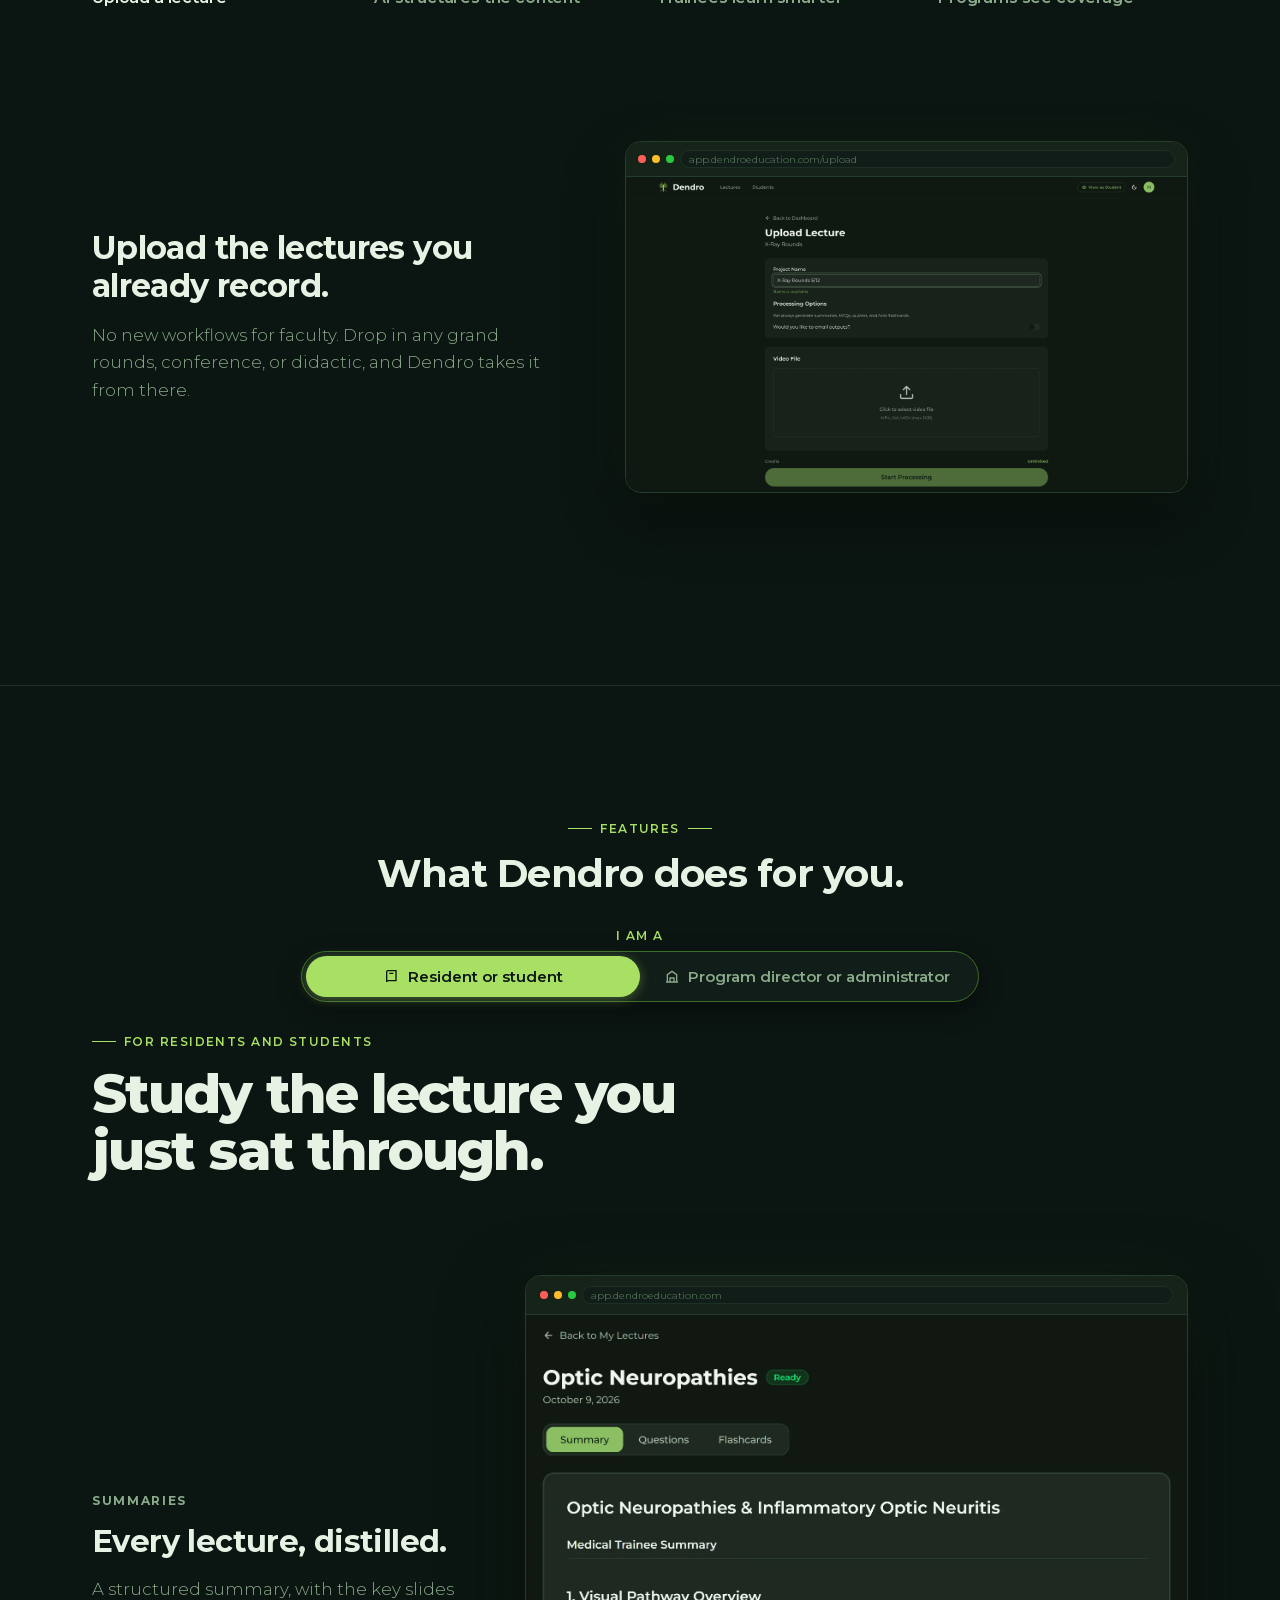
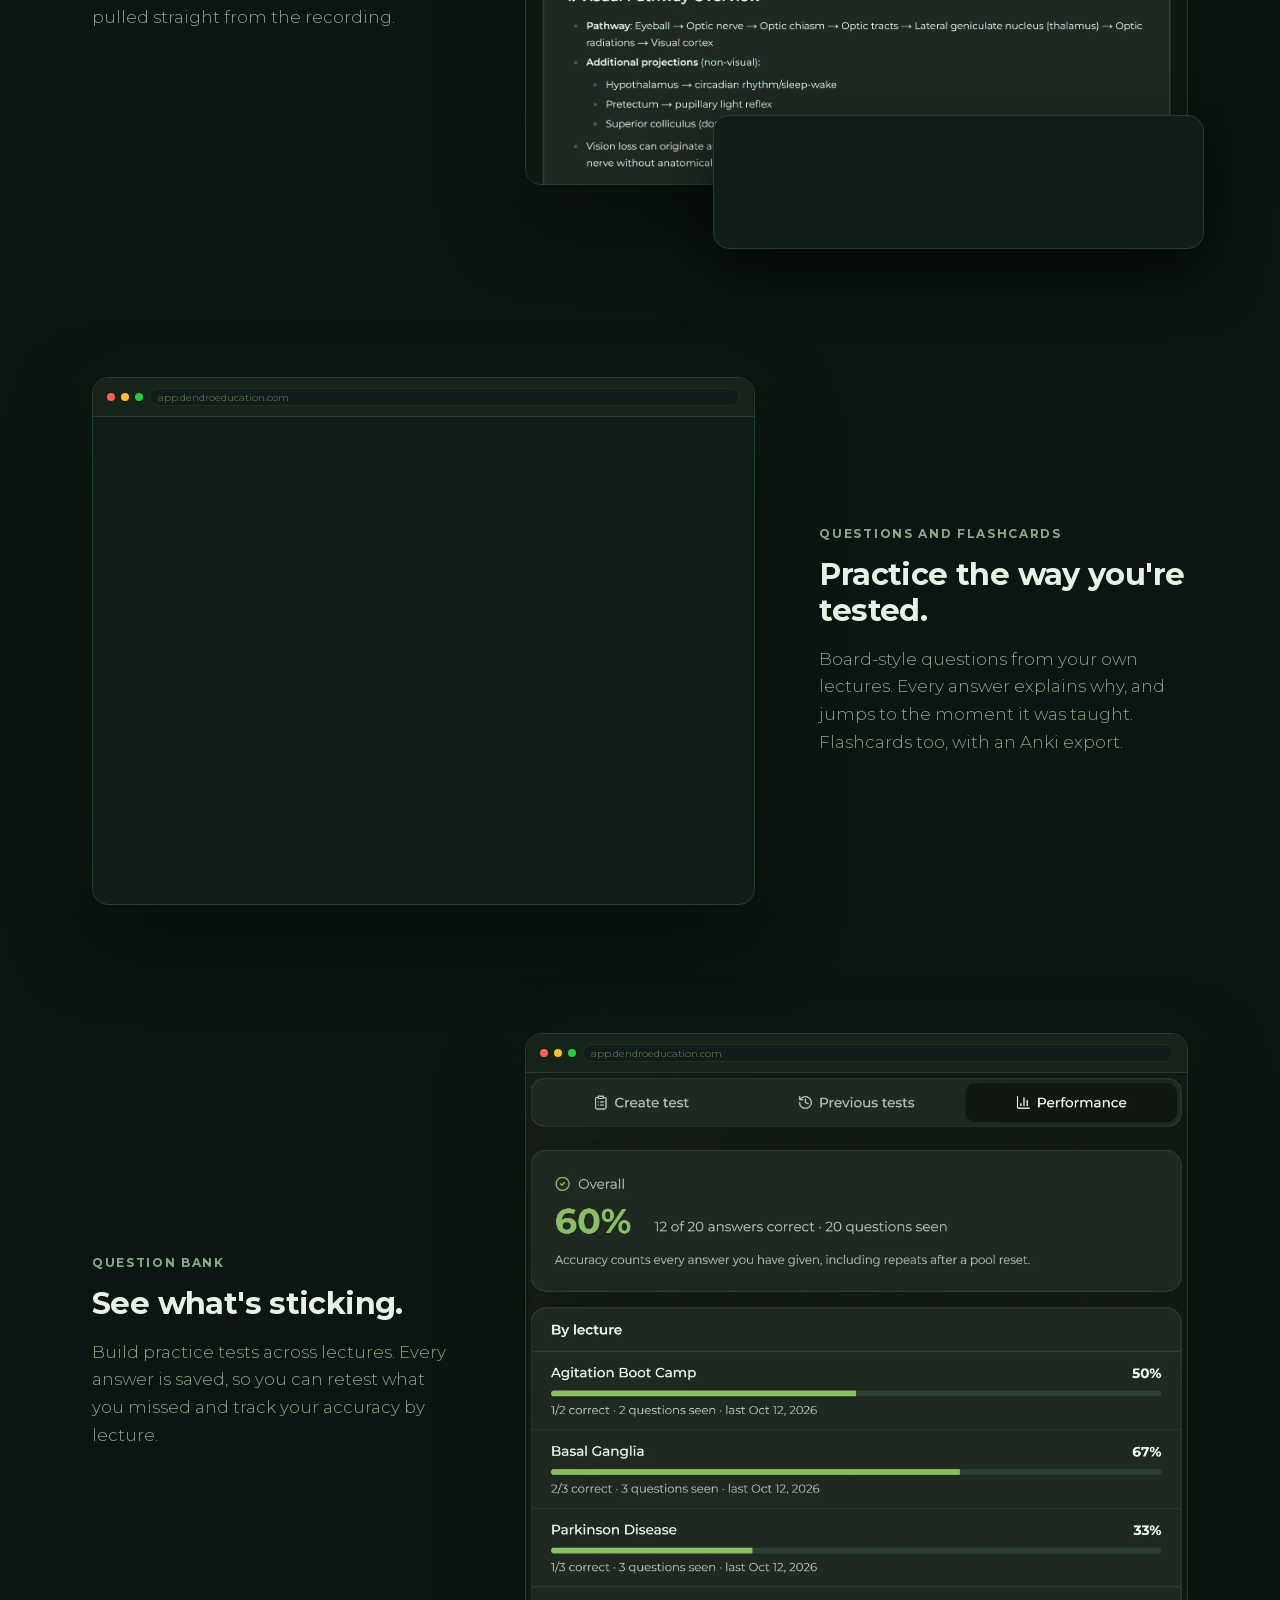
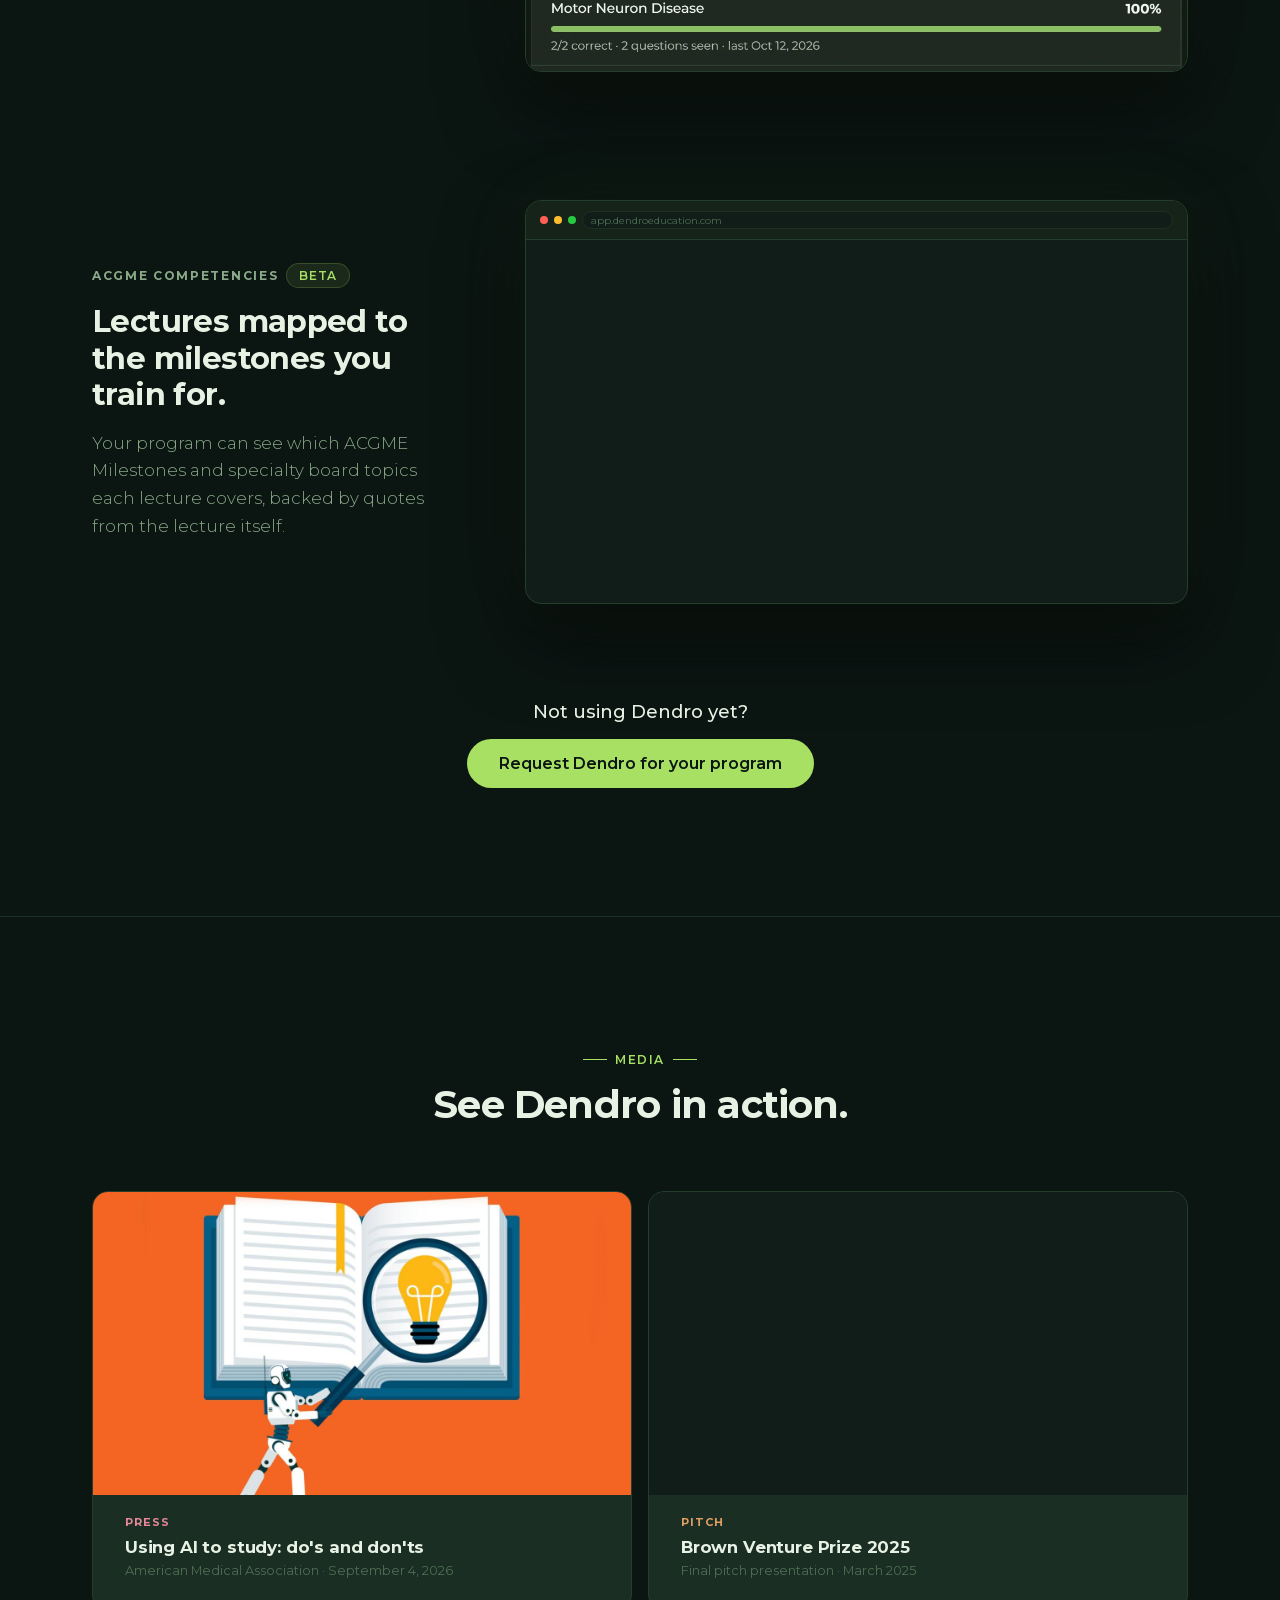
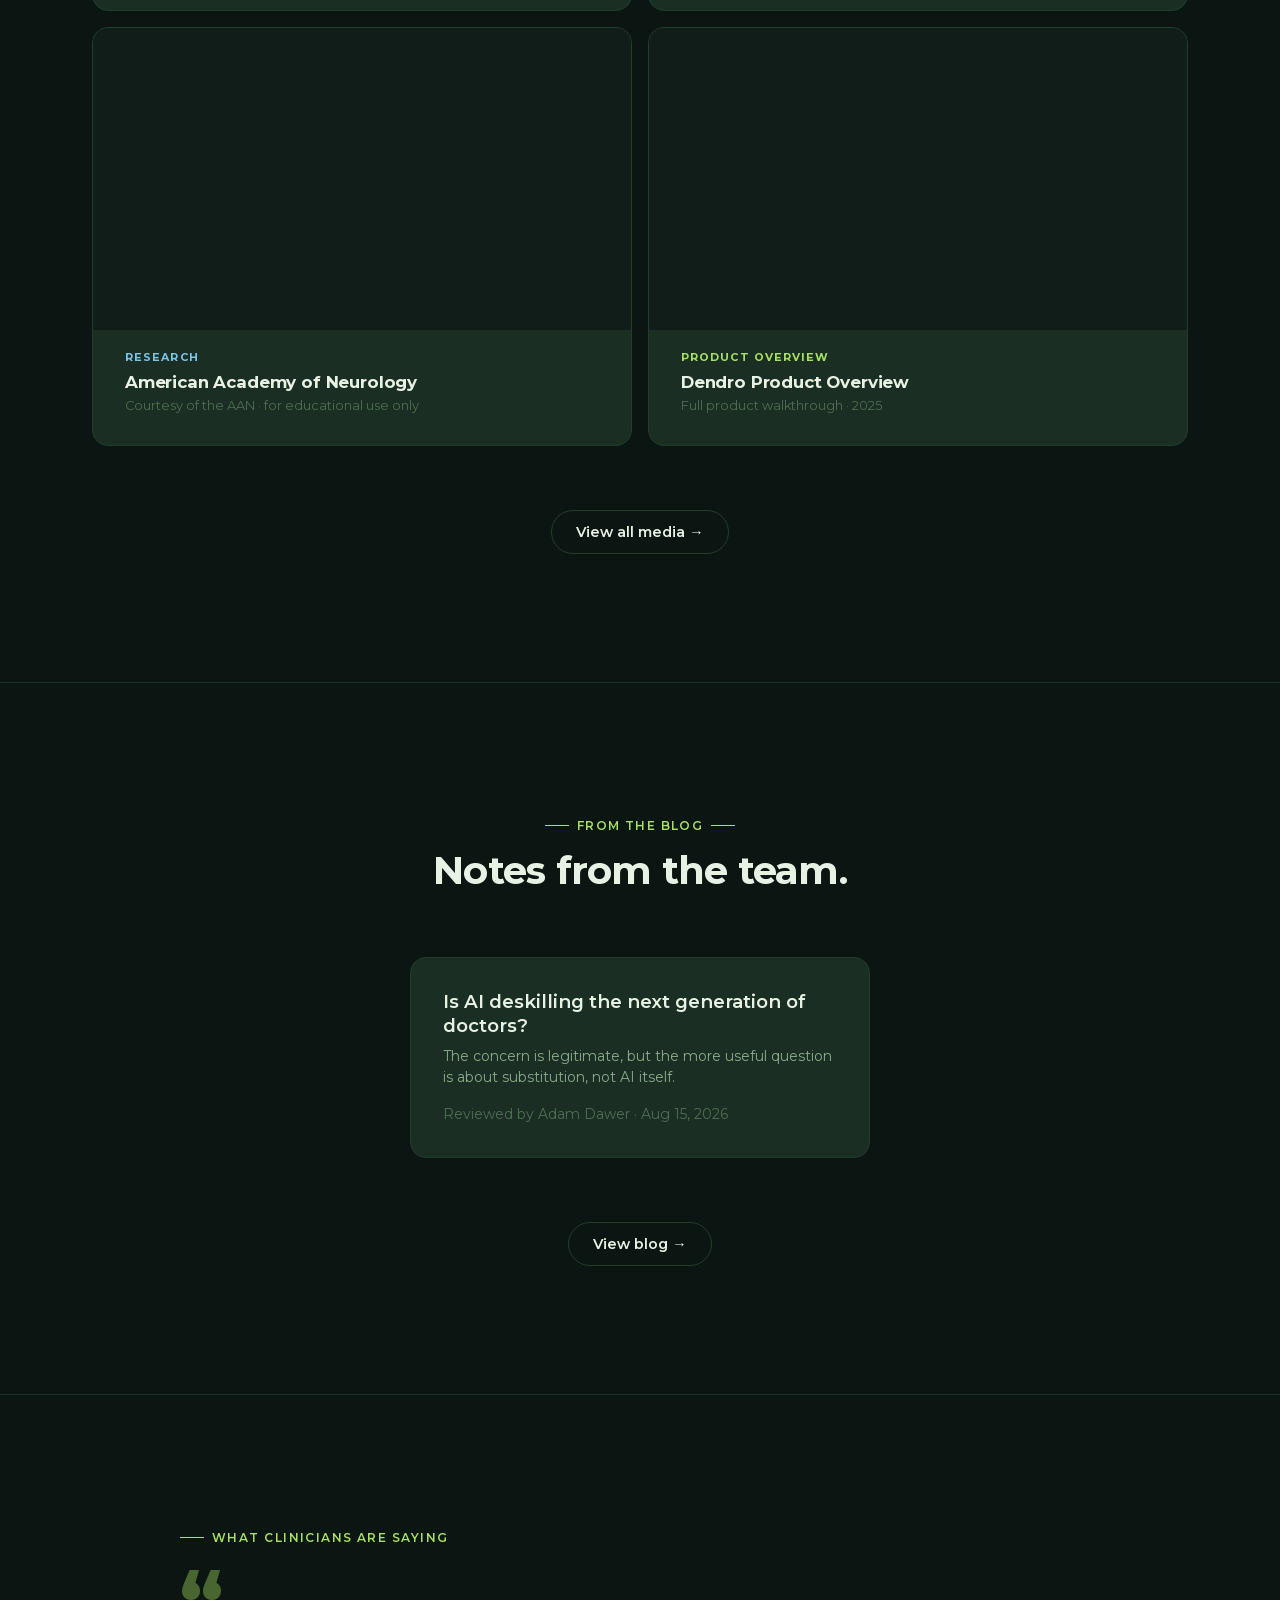
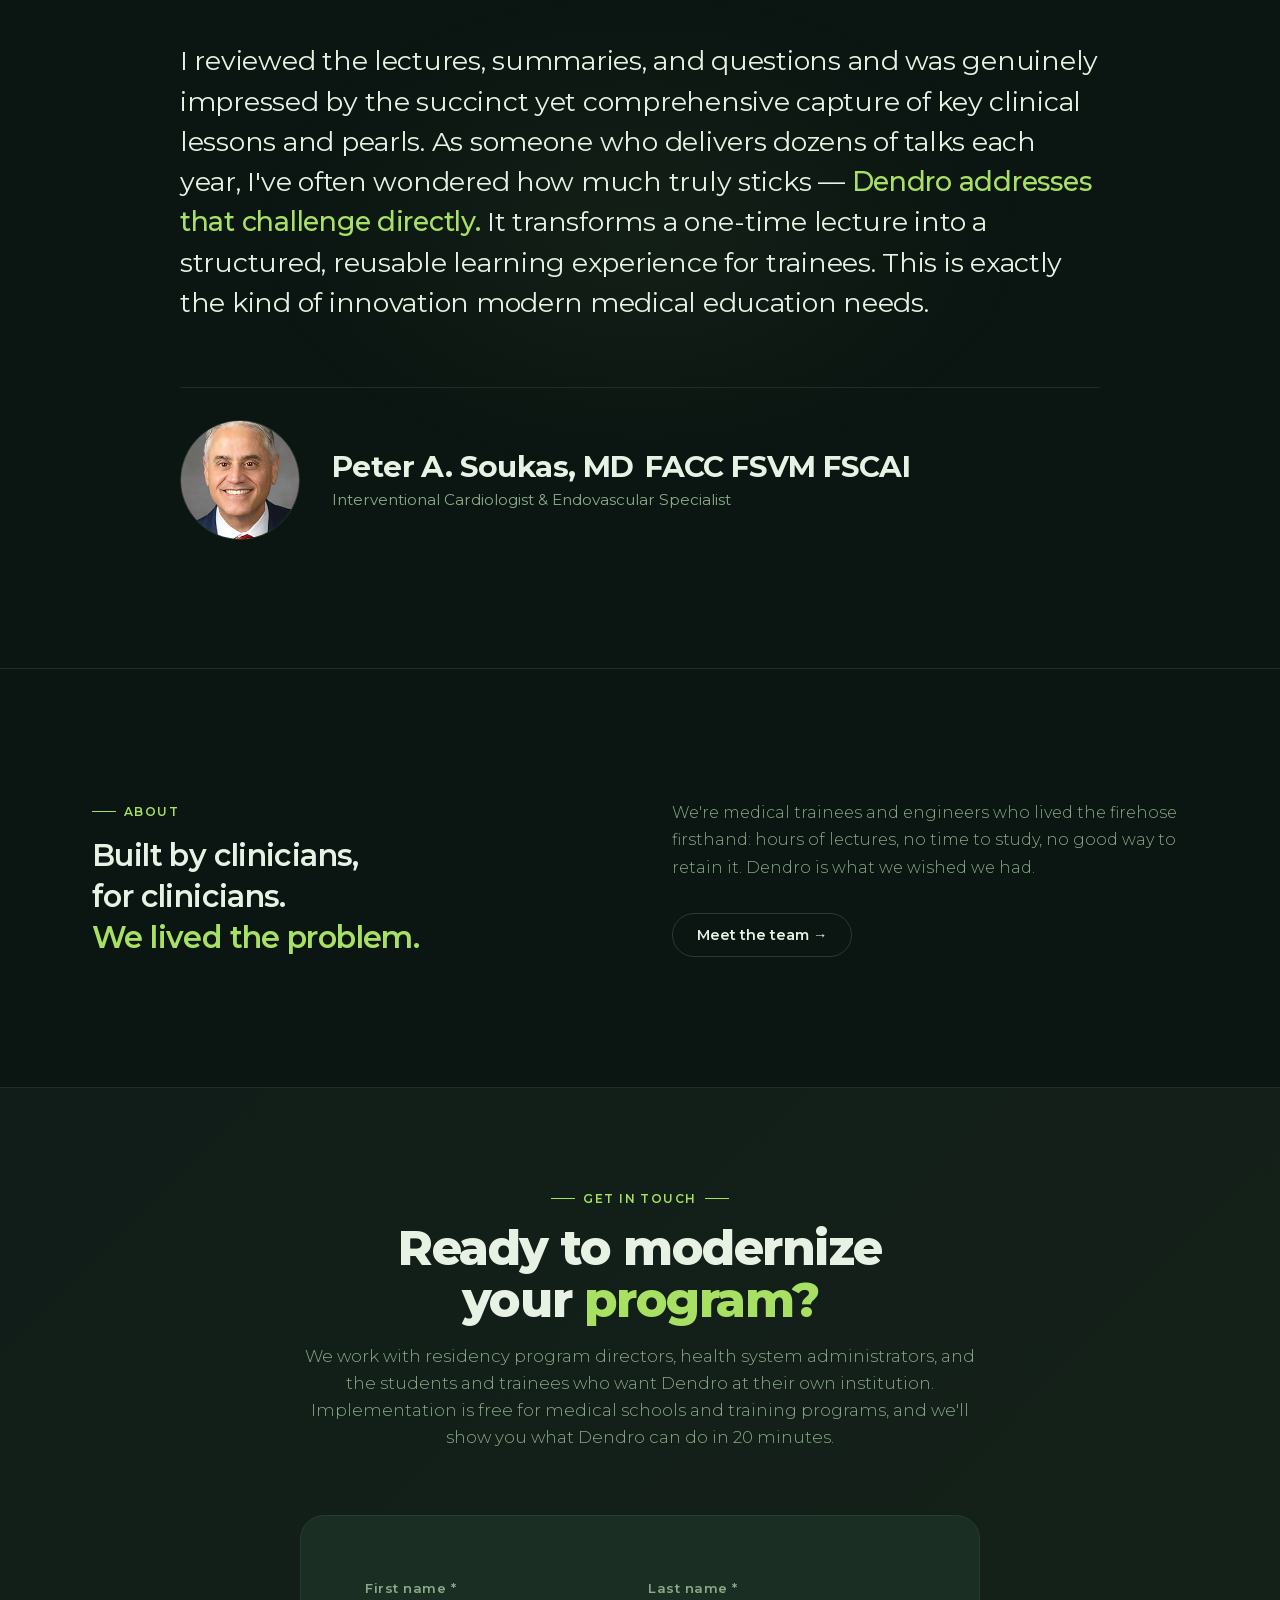
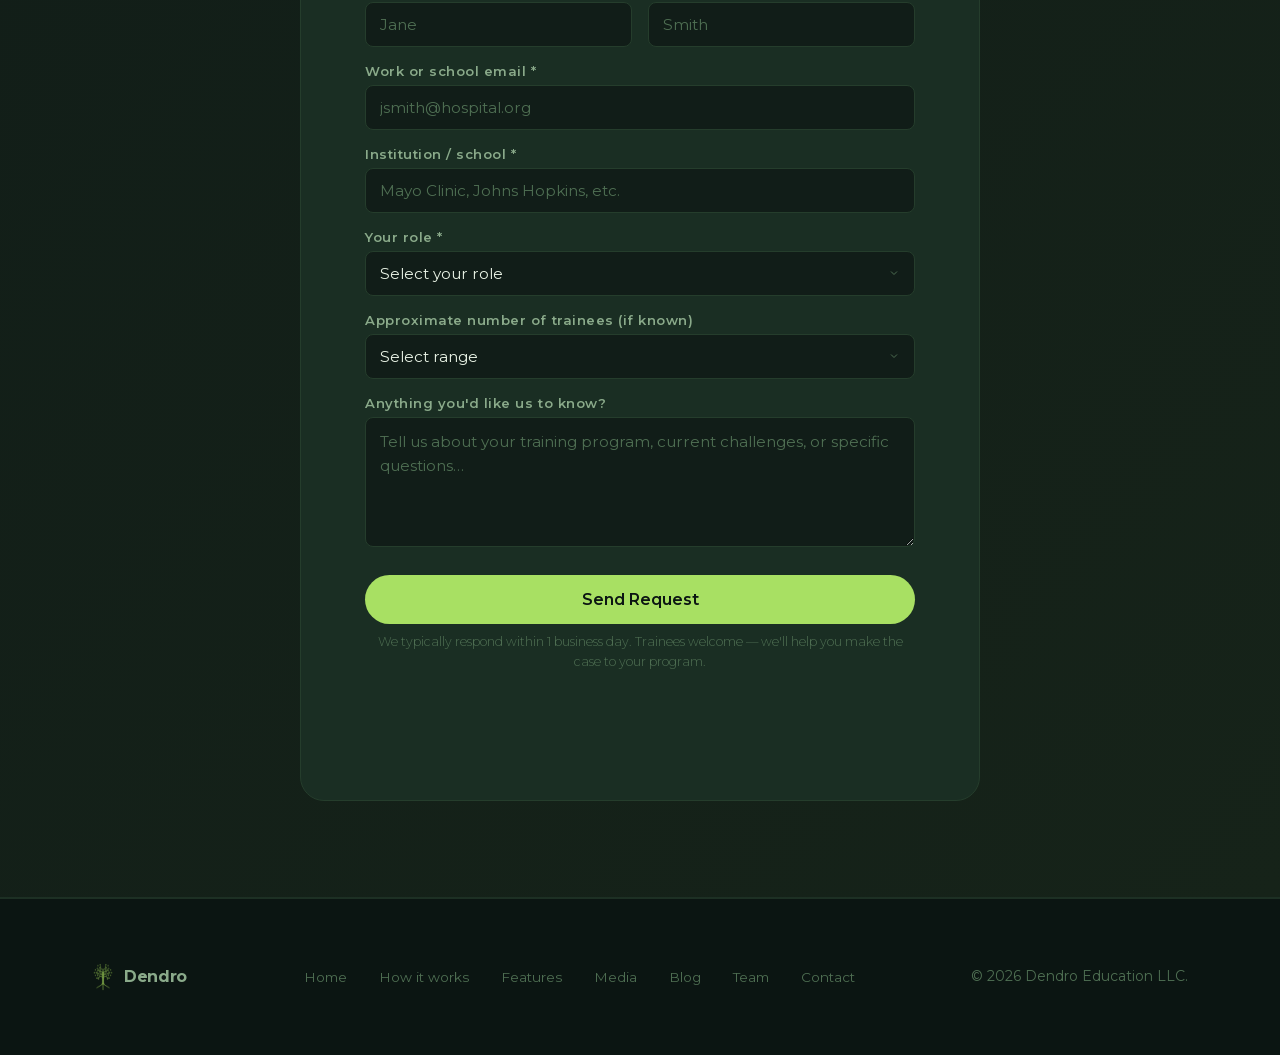
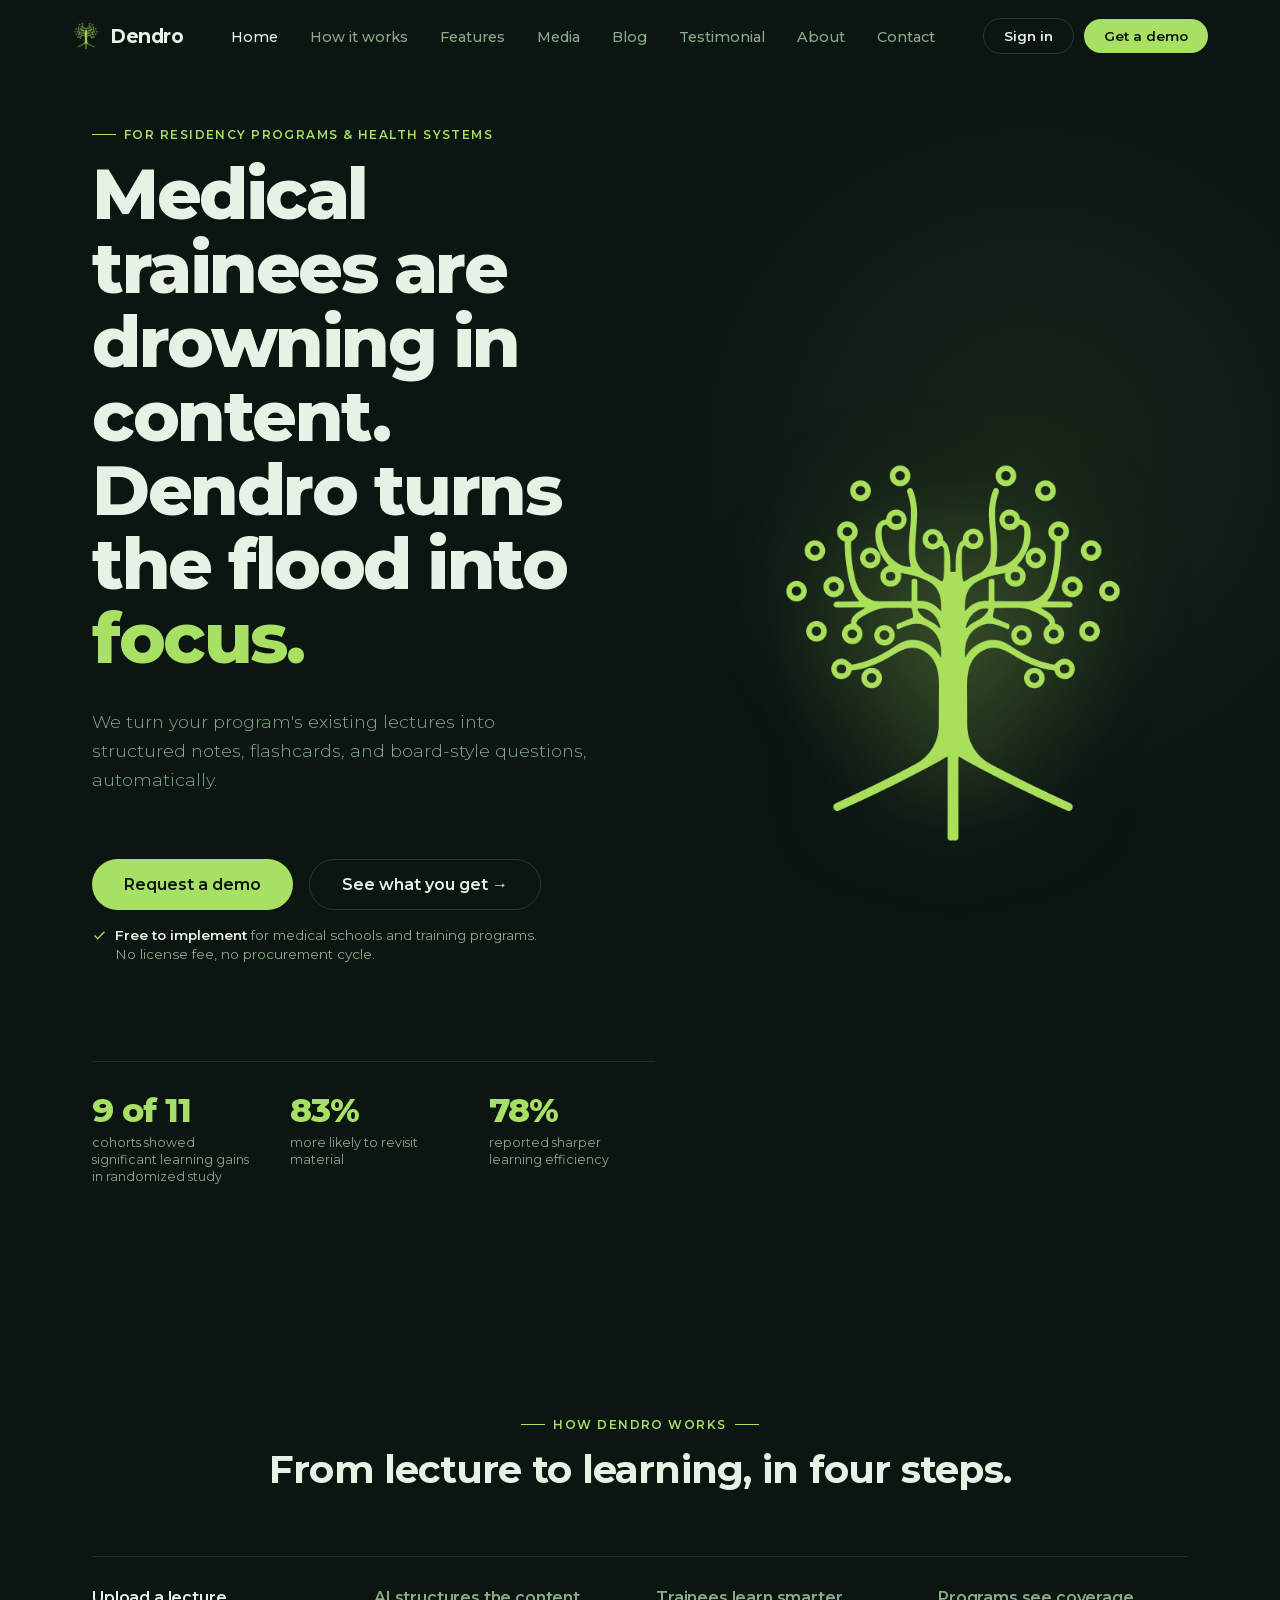
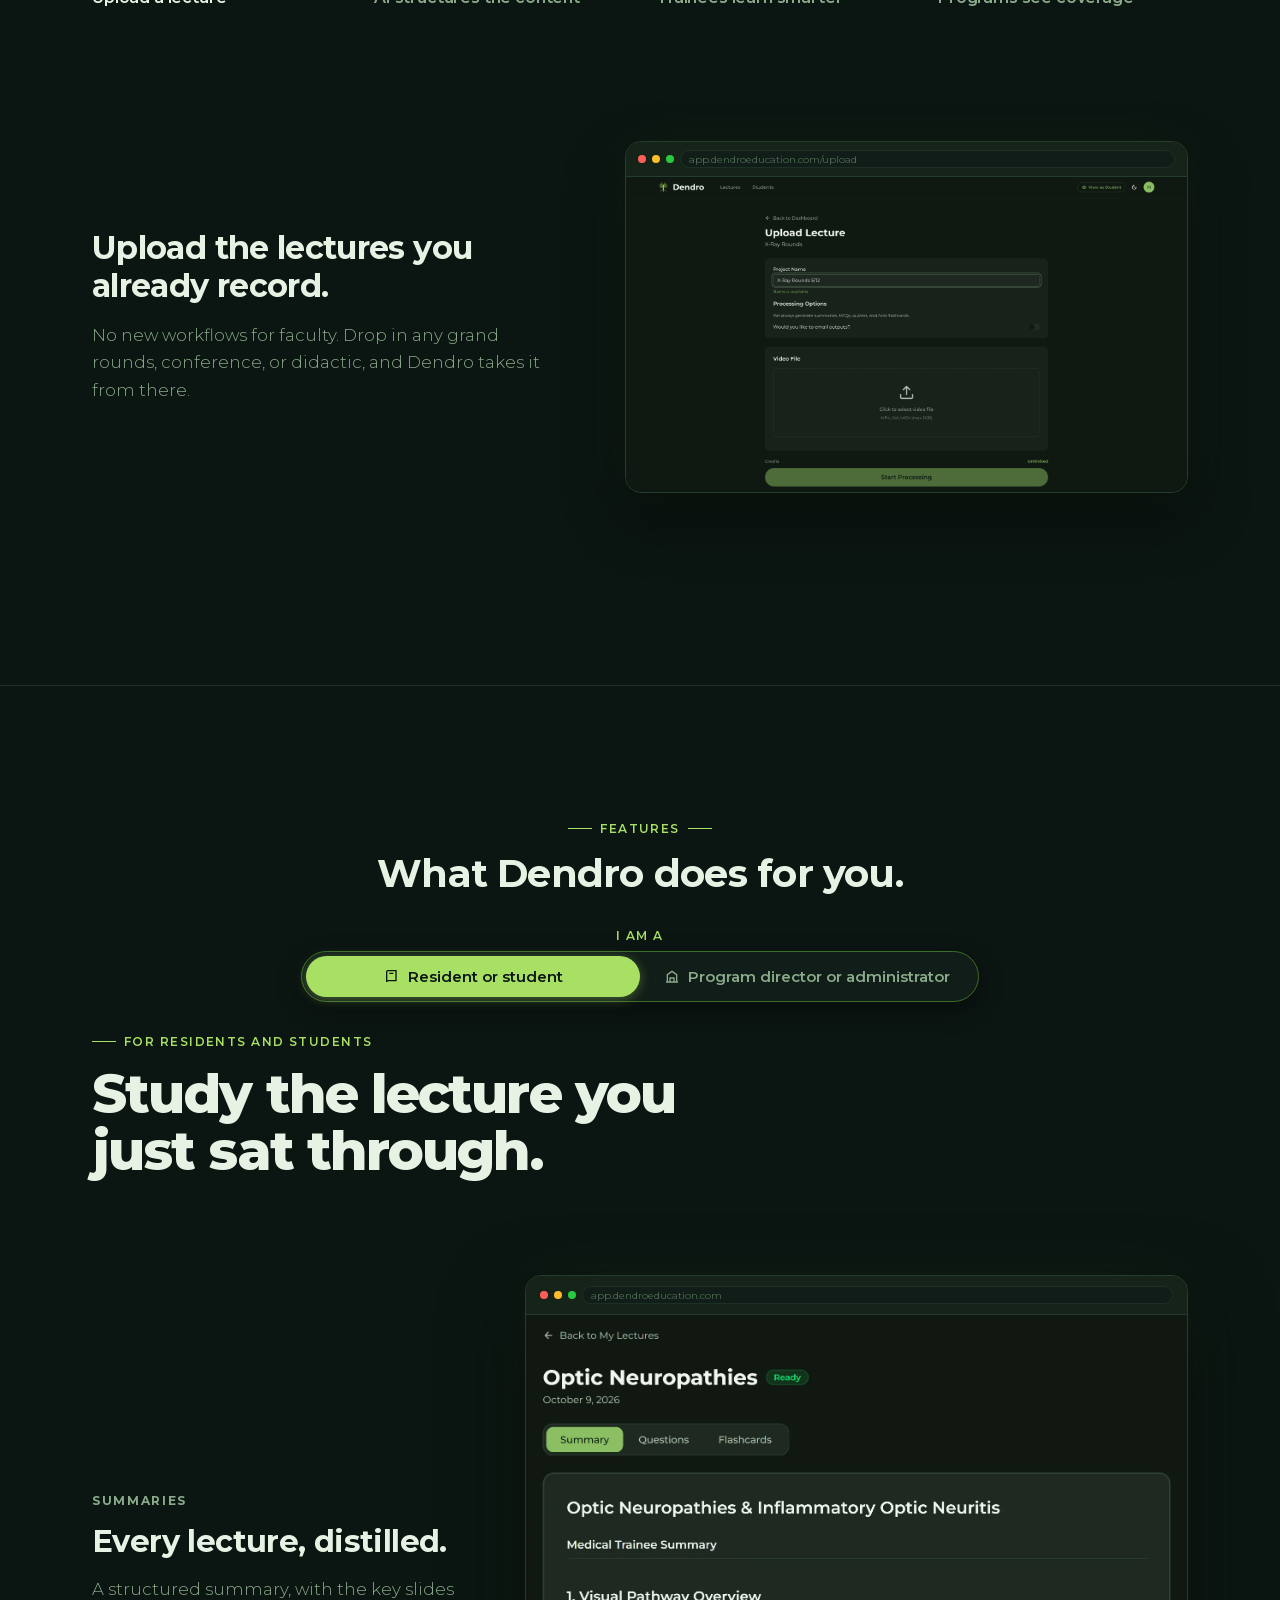
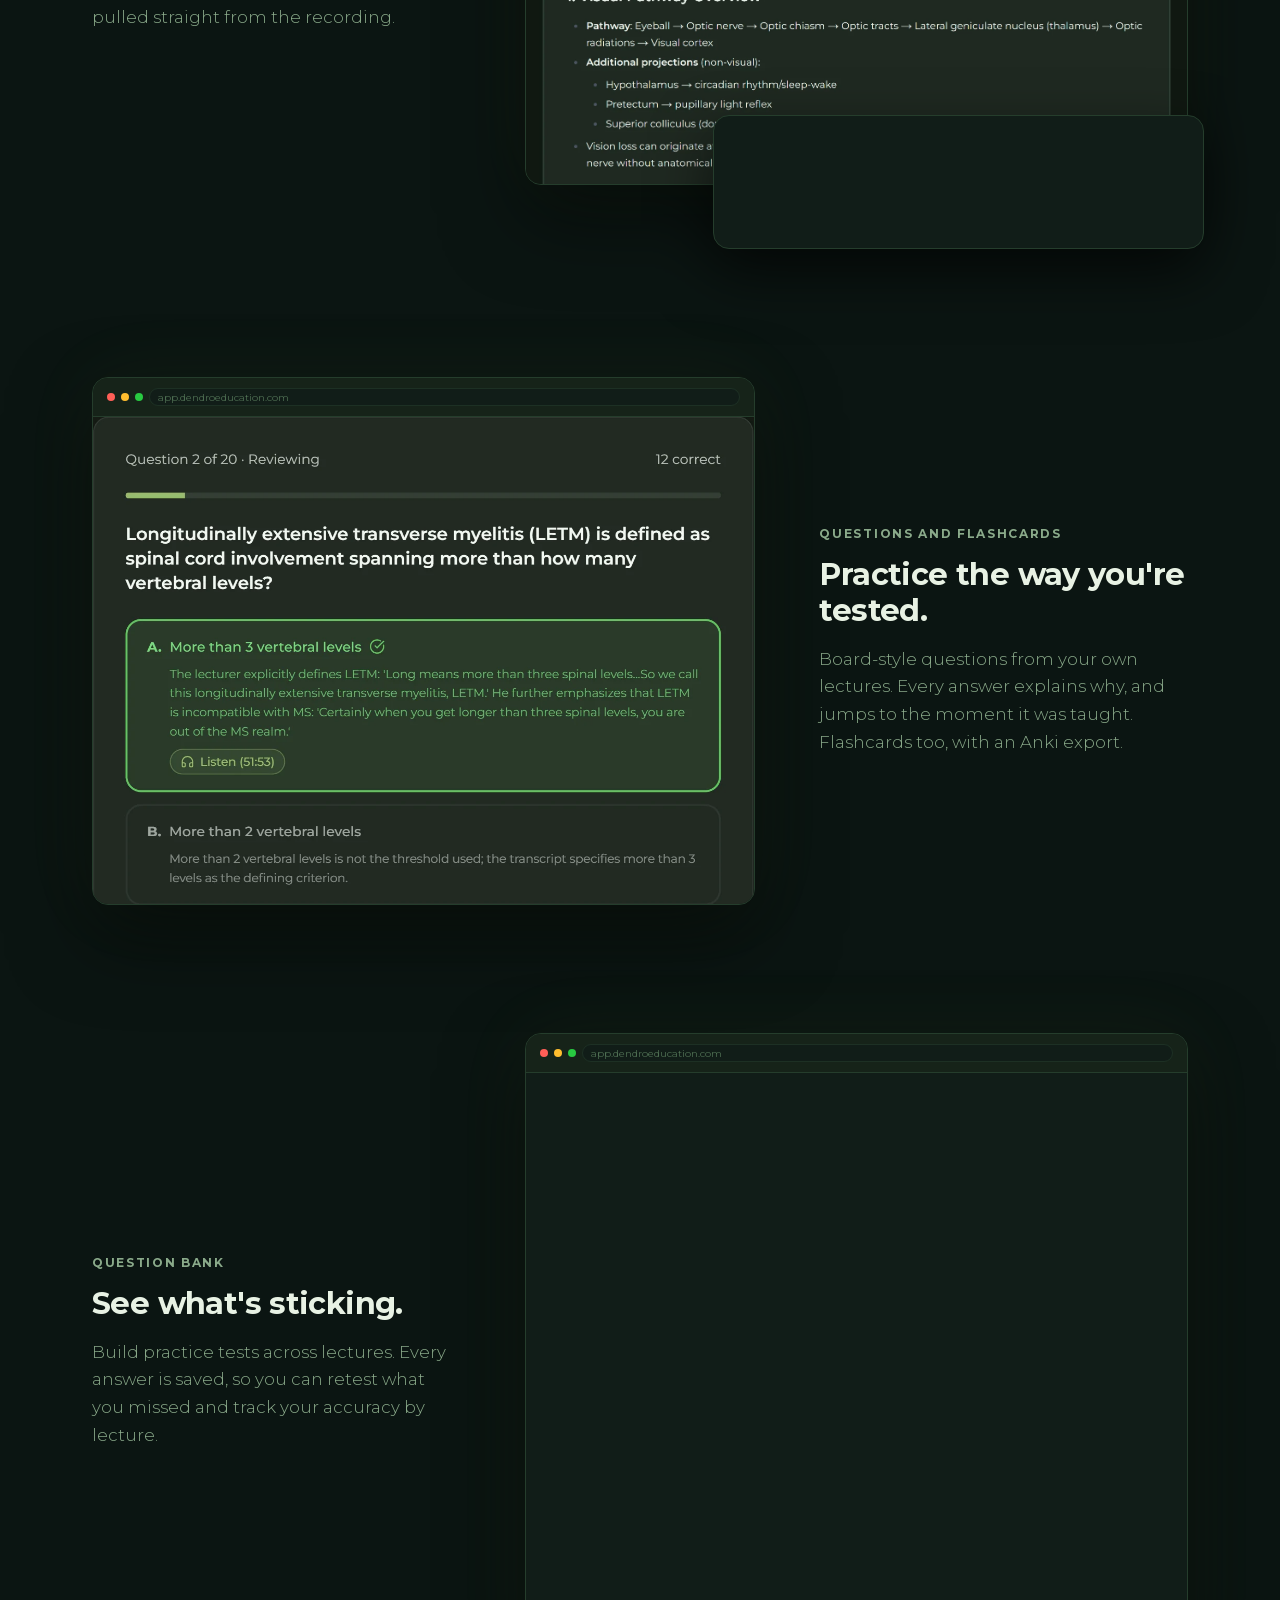
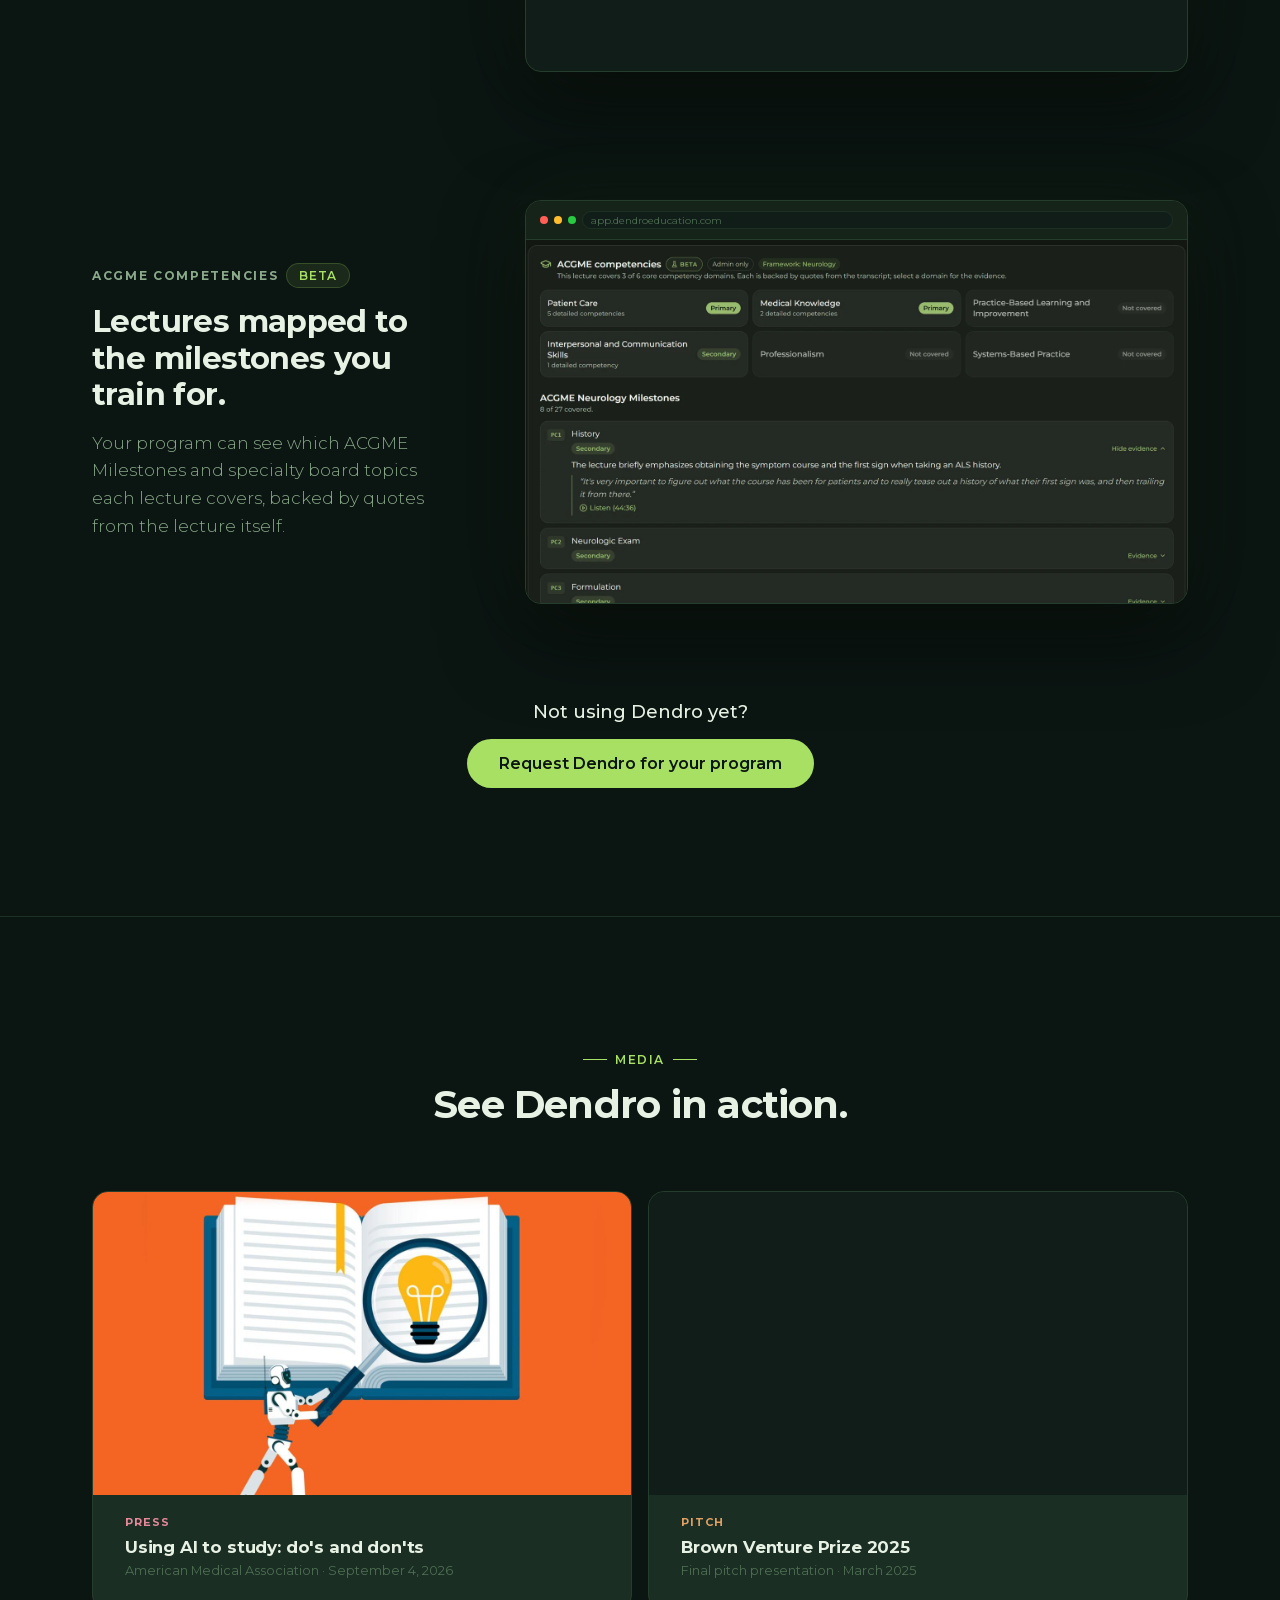
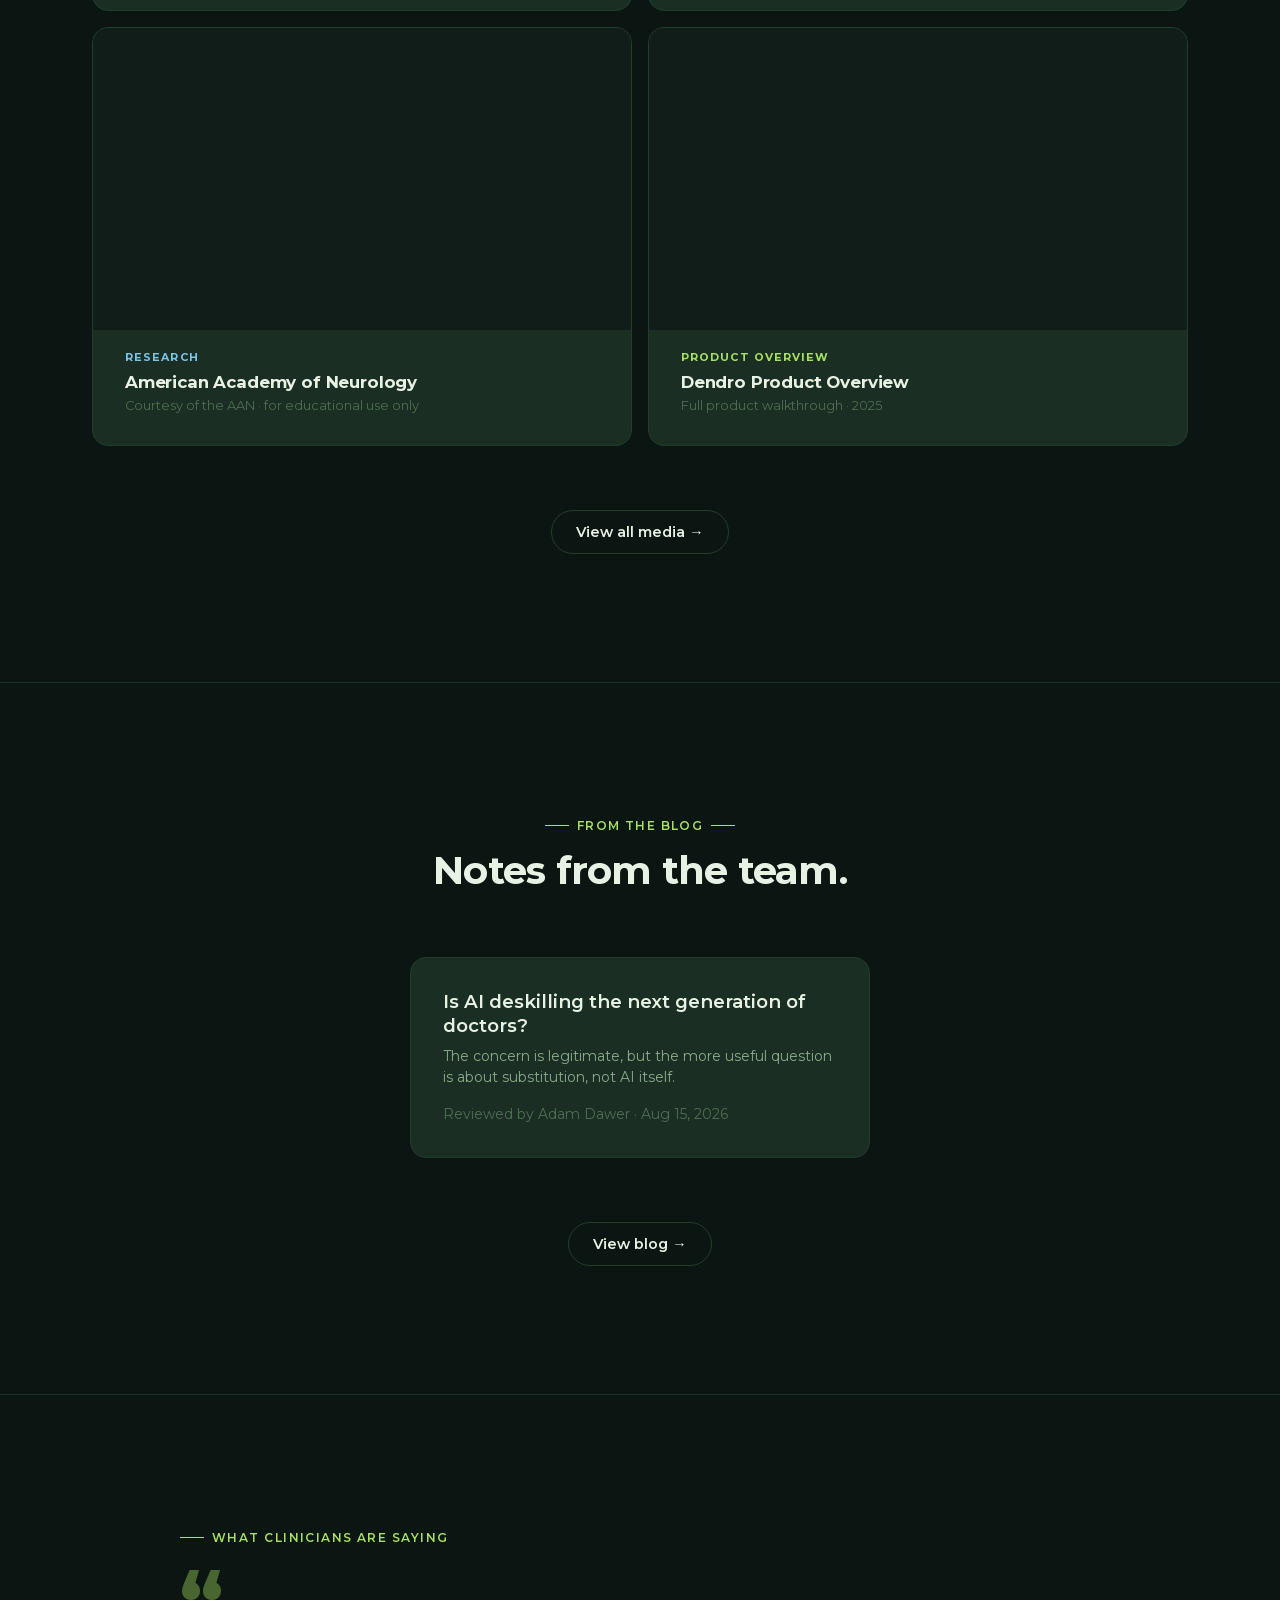
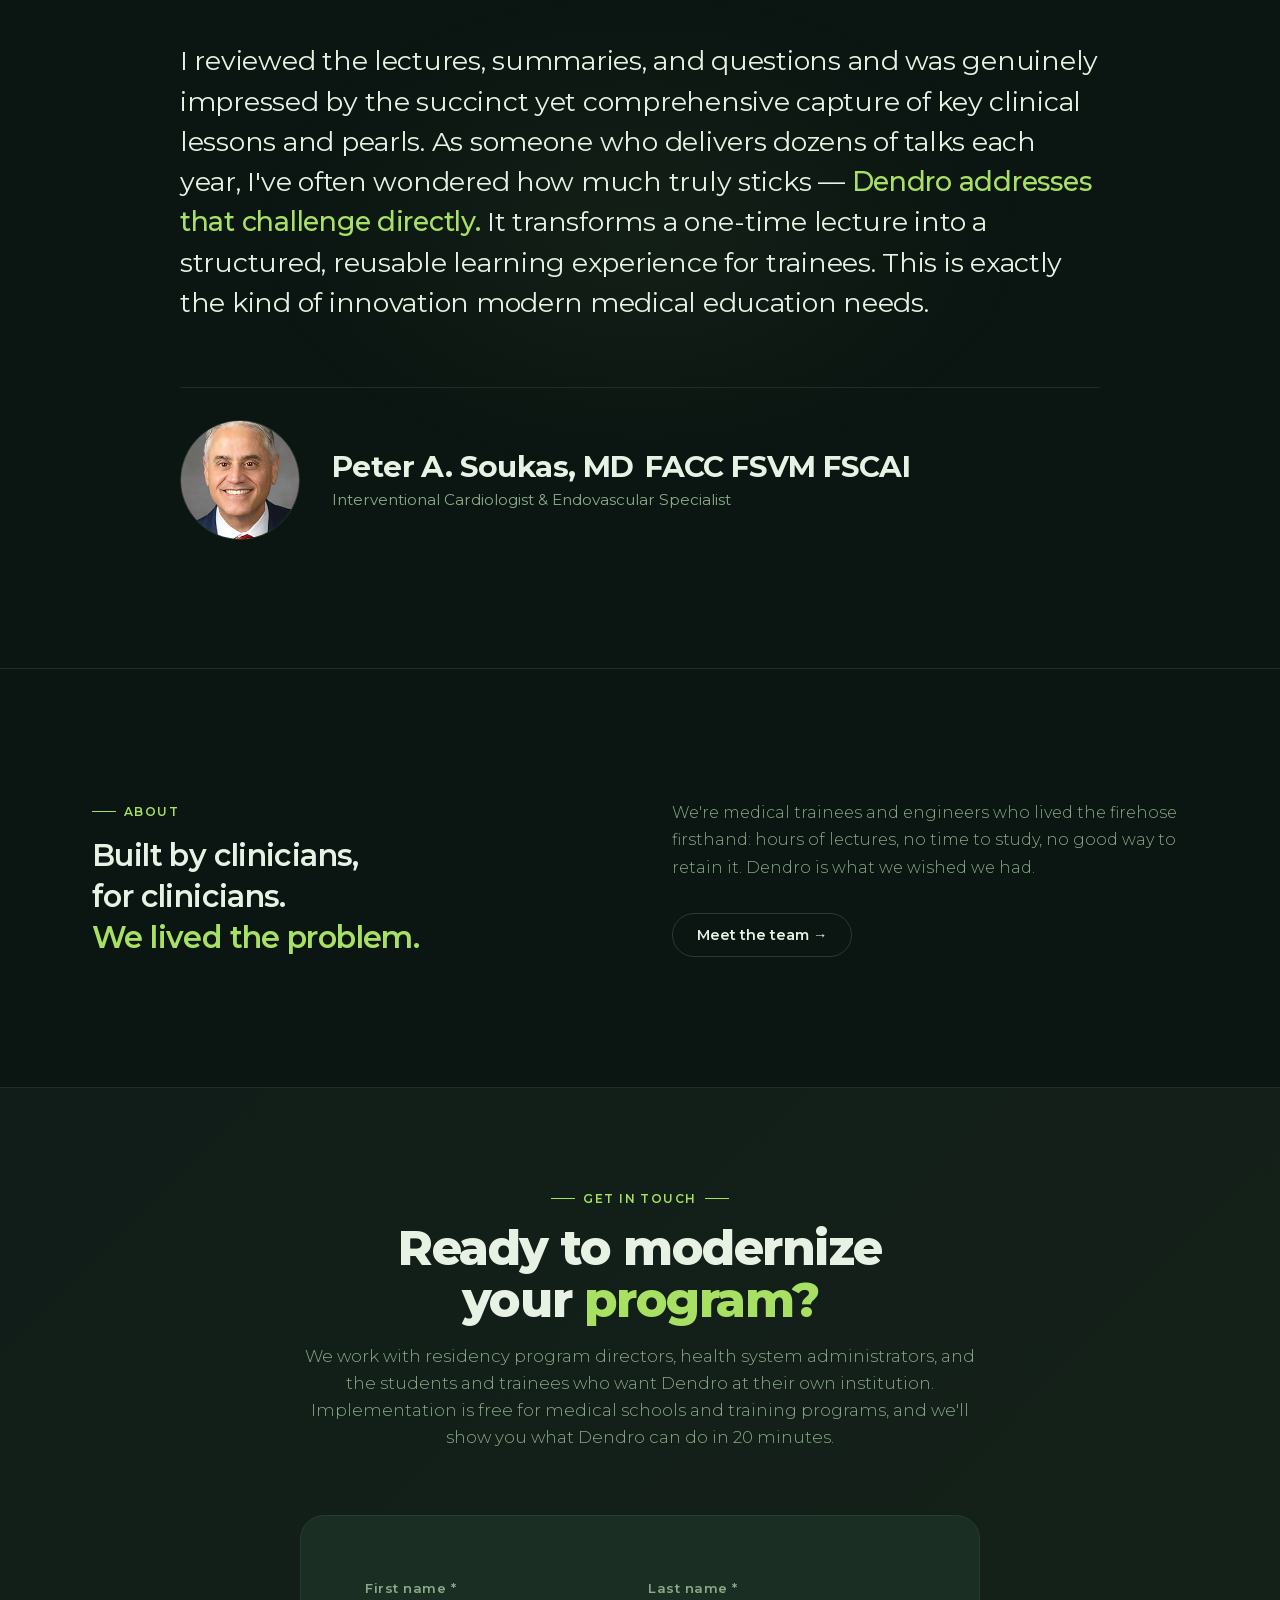
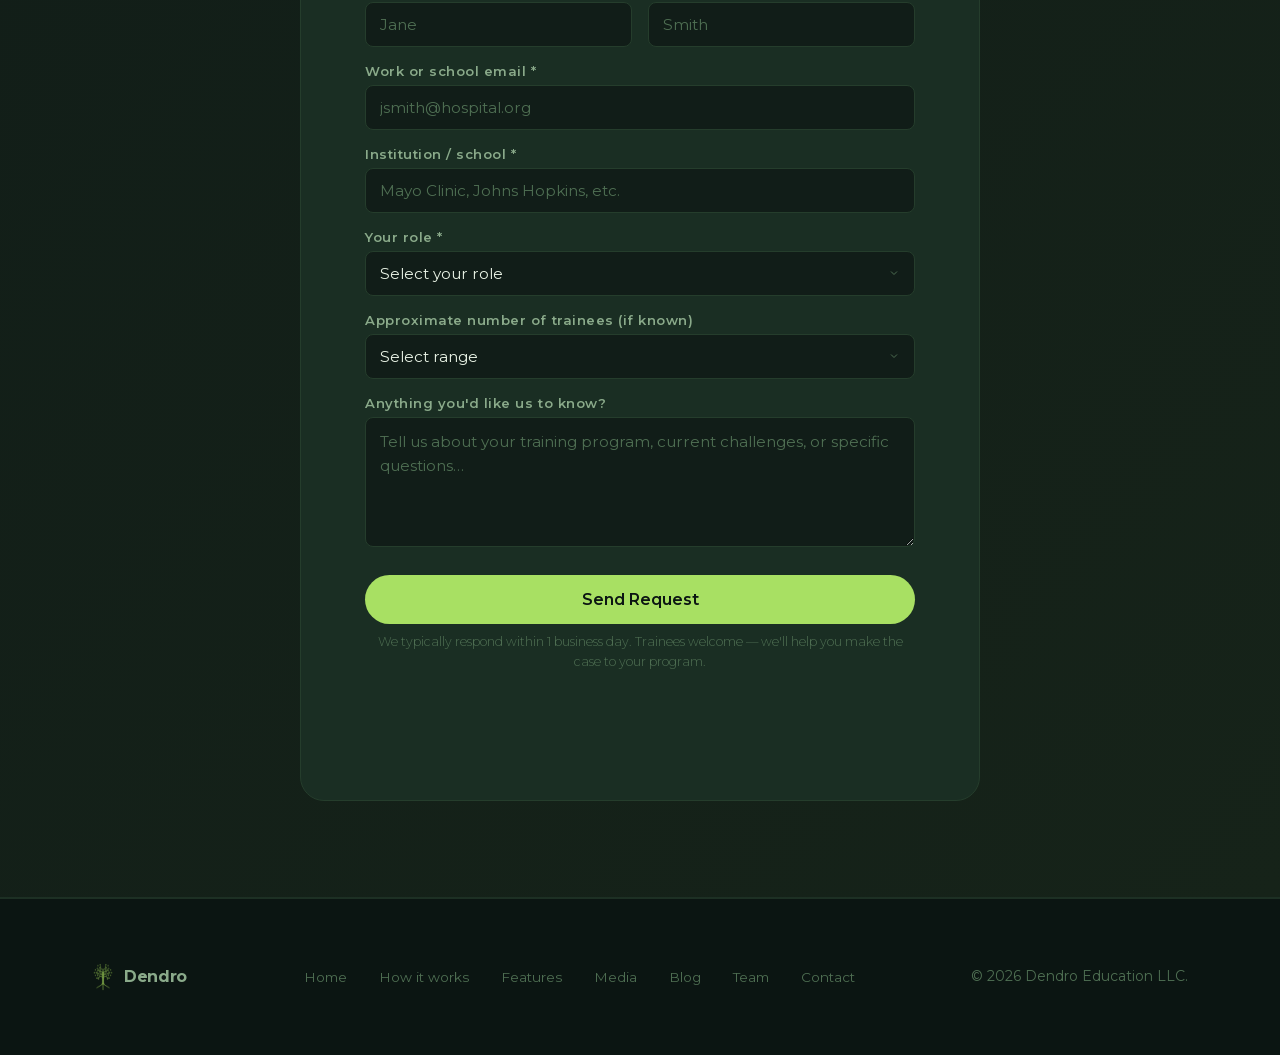
